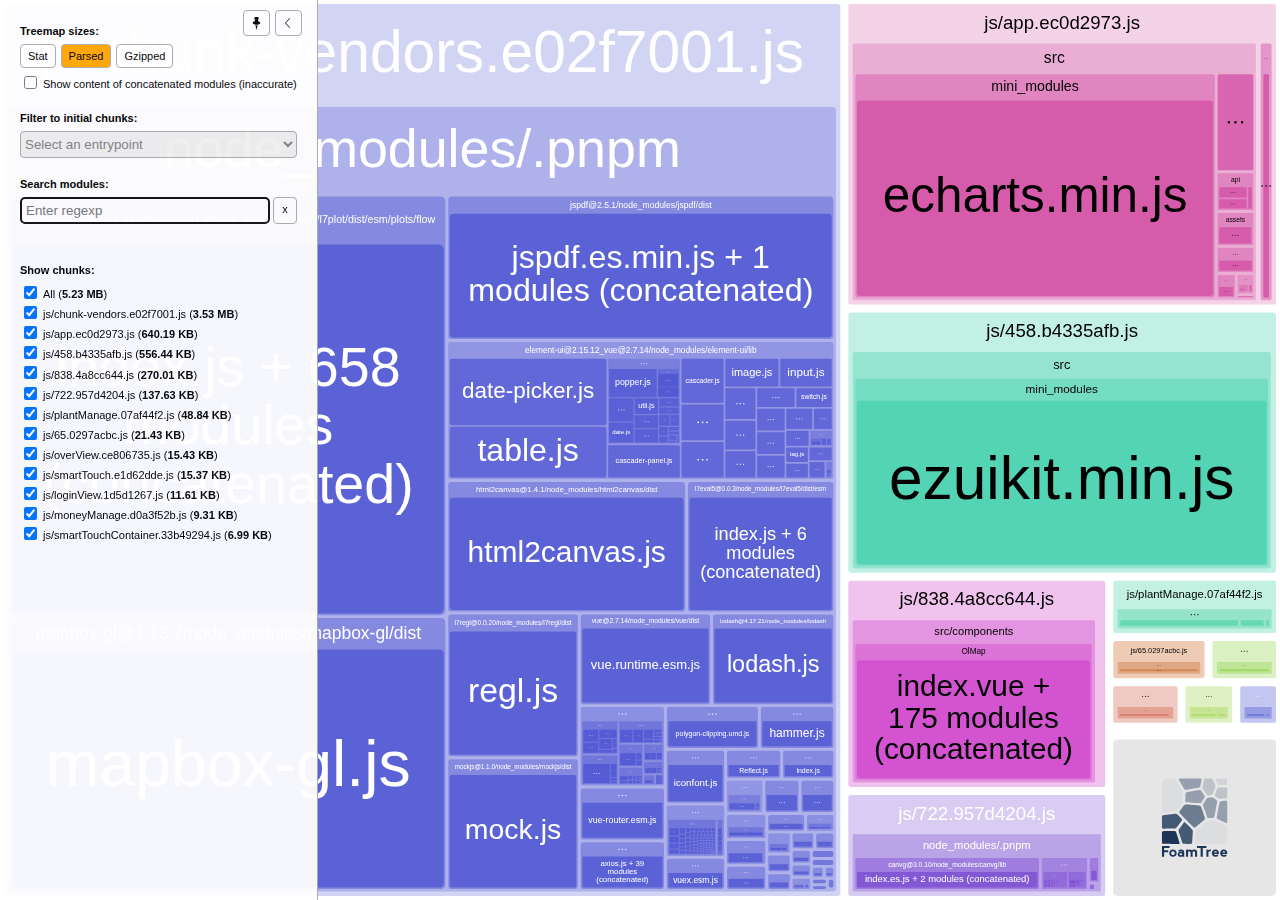
==== report.html @ 54c2e069 "11" ====
<!DOCTYPE html>
<html>
  <head>
    <meta charset="UTF-8"/>
    <meta name="viewport" content="width=device-width, initial-scale=1"/>
    <title>smart-agriculture [10 Apr 2023 at 09:01]</title>
    <link rel="shortcut icon" href="[data-uri]" type="image/x-icon" />

    <script>
      window.enableWebSocket = false;
    </script>
    <!-- viewer.js -->
<script>/*! For license information please see viewer.js.LICENSE.txt */
(()=>{var e={4184:(e,t)=>{var n;
/*!
  Copyright (c) 2018 Jed Watson.
  Licensed under the MIT License (MIT), see
  http://jedwatson.github.io/classnames
*/!function(){"use strict";var r={}.hasOwnProperty;function i(){for(var e=[],t=0;t<arguments.length;t++){var n=arguments[t];if(n){var o=typeof n;if("string"===o||"number"===o)e.push(n);else if(Array.isArray(n)){if(n.length){var a=i.apply(null,n);a&&e.push(a)}}else if("object"===o)if(n.toString===Object.prototype.toString)for(var s in n)r.call(n,s)&&n[s]&&e.push(s);else e.push(n.toString())}}return e.join(" ")}e.exports?(i.default=i,e.exports=i):void 0===(n=function(){return i}.apply(t,[]))||(e.exports=n)}()},3908:(e,t,n)=>{"use strict";n.d(t,{Z:()=>s});var r=n(4015),i=n.n(r),o=n(3645),a=n.n(o)()(i());a.push([e.id,".Button__button{background:#fff;border:1px solid #aaa;border-radius:4px;cursor:pointer;display:inline-block;font:var(--main-font);outline:none;padding:5px 7px;transition:background .3s ease;white-space:nowrap}.Button__button:focus,.Button__button:hover{background:#ffefd7}.Button__button.Button__active{background:orange;color:#000}.Button__button[disabled]{cursor:default}","",{version:3,sources:["webpack://./client/components/Button.css"],names:[],mappings:"AAAA,gBACE,eAAgB,CAChB,qBAAsB,CACtB,iBAAkB,CAClB,cAAe,CACf,oBAAqB,CACrB,qBAAsB,CACtB,YAAa,CACb,eAAgB,CAChB,8BAA+B,CAC/B,kBACF,CAEA,4CAEE,kBACF,CAEA,+BACE,iBAAmB,CACnB,UACF,CAEA,0BACE,cACF",sourcesContent:[".button {\n  background: #fff;\n  border: 1px solid #aaa;\n  border-radius: 4px;\n  cursor: pointer;\n  display: inline-block;\n  font: var(--main-font);\n  outline: none;\n  padding: 5px 7px;\n  transition: background .3s ease;\n  white-space: nowrap;\n}\n\n.button:focus,\n.button:hover {\n  background: #ffefd7;\n}\n\n.button.active {\n  background: #ffa500;\n  color: #000;\n}\n\n.button[disabled] {\n  cursor: default;\n}\n"],sourceRoot:""}]),a.locals={button:"Button__button",active:"Button__active"};const s=a},2396:(e,t,n)=>{"use strict";n.d(t,{Z:()=>s});var r=n(4015),i=n.n(r),o=n(3645),a=n.n(o)()(i());a.push([e.id,".Checkbox__label{display:inline-block}.Checkbox__checkbox,.Checkbox__label{cursor:pointer}.Checkbox__itemText{margin-left:3px;position:relative;top:-2px;vertical-align:middle}","",{version:3,sources:["webpack://./client/components/Checkbox.css"],names:[],mappings:"AAAA,iBAEE,oBACF,CAEA,qCAJE,cAMF,CAEA,oBACE,eAAgB,CAChB,iBAAkB,CAClB,QAAS,CACT,qBACF",sourcesContent:[".label {\n  cursor: pointer;\n  display: inline-block;\n}\n\n.checkbox {\n  cursor: pointer;\n}\n\n.itemText {\n  margin-left: 3px;\n  position: relative;\n  top: -2px;\n  vertical-align: middle;\n}\n"],sourceRoot:""}]),a.locals={label:"Checkbox__label",checkbox:"Checkbox__checkbox",itemText:"Checkbox__itemText"};const s=a},3213:(e,t,n)=>{"use strict";n.d(t,{Z:()=>s});var r=n(4015),i=n.n(r),o=n(3645),a=n.n(o)()(i());a.push([e.id,".CheckboxList__container{font:var(--main-font);white-space:nowrap}.CheckboxList__label{font-size:11px;font-weight:700;margin-bottom:7px}.CheckboxList__item+.CheckboxList__item{margin-top:1px}","",{version:3,sources:["webpack://./client/components/CheckboxList.css"],names:[],mappings:"AAAA,yBACE,qBAAsB,CACtB,kBACF,CAEA,qBACE,cAAe,CACf,eAAiB,CACjB,iBACF,CAEA,wCACE,cACF",sourcesContent:[".container {\n  font: var(--main-font);\n  white-space: nowrap;\n}\n\n.label {\n  font-size: 11px;\n  font-weight: bold;\n  margin-bottom: 7px;\n}\n\n.item + .item {\n  margin-top: 1px;\n}\n"],sourceRoot:""}]),a.locals={container:"CheckboxList__container",label:"CheckboxList__label",item:"CheckboxList__item"};const s=a},580:(e,t,n)=>{"use strict";n.d(t,{Z:()=>s});var r=n(4015),i=n.n(r),o=n(3645),a=n.n(o)()(i());a.push([e.id,".ContextMenu__container{background:#fff;border:1px solid #aaa;border-radius:4px;font:var(--main-font);list-style:none;opacity:1;padding:0;position:absolute;transition:opacity .2s ease,visibility .2s ease;visibility:visible;white-space:nowrap}.ContextMenu__hidden{opacity:0;visibility:hidden}","",{version:3,sources:["webpack://./client/components/ContextMenu.css"],names:[],mappings:"AAAA,wBAKE,eAAgB,CAChB,qBAAsB,CAFtB,iBAAkB,CAHlB,qBAAsB,CAMtB,eAAgB,CAChB,SAAU,CALV,SAAU,CADV,iBAAkB,CASlB,+CAAiD,CADjD,kBAAmB,CADnB,kBAGF,CAEA,qBACE,SAAU,CACV,iBACF",sourcesContent:[".container {\n  font: var(--main-font);\n  position: absolute;\n  padding: 0;\n  border-radius: 4px;\n  background: #fff;\n  border: 1px solid #aaa;\n  list-style: none;\n  opacity: 1;\n  white-space: nowrap;\n  visibility: visible;\n  transition: opacity .2s ease, visibility .2s ease;\n}\n\n.hidden {\n  opacity: 0;\n  visibility: hidden;\n}\n"],sourceRoot:""}]),a.locals={container:"ContextMenu__container",hidden:"ContextMenu__hidden"};const s=a},9270:(e,t,n)=>{"use strict";n.d(t,{Z:()=>s});var r=n(4015),i=n.n(r),o=n(3645),a=n.n(o)()(i());a.push([e.id,".ContextMenuItem__item{cursor:pointer;margin:0;padding:8px 14px;-webkit-user-select:none;user-select:none}.ContextMenuItem__item:hover{background:#ffefd7}.ContextMenuItem__disabled{color:grey;cursor:default}.ContextMenuItem__item.ContextMenuItem__disabled:hover{background:transparent}","",{version:3,sources:["webpack://./client/components/ContextMenuItem.css"],names:[],mappings:"AAAA,uBACE,cAAe,CACf,QAAS,CACT,gBAAiB,CACjB,wBAAiB,CAAjB,gBACF,CAEA,6BACE,kBACF,CAEA,2BAEE,UAAW,CADX,cAEF,CAEA,uDACE,sBACF",sourcesContent:[".item {\n  cursor: pointer;\n  margin: 0;\n  padding: 8px 14px;\n  user-select: none;\n}\n\n.item:hover {\n  background: #ffefd7;\n}\n\n.disabled {\n  cursor: default;\n  color: gray;\n}\n\n.item.disabled:hover {\n  background: transparent;\n}\n"],sourceRoot:""}]),a.locals={item:"ContextMenuItem__item",disabled:"ContextMenuItem__disabled"};const s=a},8172:(e,t,n)=>{"use strict";n.d(t,{Z:()=>s});var r=n(4015),i=n.n(r),o=n(3645),a=n.n(o)()(i());a.push([e.id,".Dropdown__container{font:var(--main-font);white-space:nowrap}.Dropdown__select{border:1px solid #aaa;border-radius:4px;color:#7f7f7f;display:block;height:27px;width:100%}.Dropdown__label{font-size:11px;font-weight:700;margin-bottom:7px}","",{version:3,sources:["webpack://./client/components/Dropdown.css"],names:[],mappings:"AAAA,qBACE,qBAAsB,CACtB,kBACF,CAEA,kBACE,qBAAsB,CACtB,iBAAkB,CAGlB,aAAc,CAFd,aAAc,CAGd,WAAY,CAFZ,UAGF,CAEA,iBACE,cAAe,CACf,eAAiB,CACjB,iBACF",sourcesContent:[".container {\n  font: var(--main-font);\n  white-space: nowrap;\n}\n\n.select {\n  border: 1px solid #aaa;\n  border-radius: 4px;\n  display: block;\n  width: 100%;\n  color: #7f7f7f;\n  height: 27px;\n}\n\n.label {\n  font-size: 11px;\n  font-weight: bold;\n  margin-bottom: 7px;\n}\n"],sourceRoot:""}]),a.locals={container:"Dropdown__container",select:"Dropdown__select",label:"Dropdown__label"};const s=a},1746:(e,t,n)=>{"use strict";n.d(t,{Z:()=>s});var r=n(4015),i=n.n(r),o=n(3645),a=n.n(o)()(i());a.push([e.id,".Icon__icon{background:no-repeat 50%/contain;display:inline-block}","",{version:3,sources:["webpack://./client/components/Icon.css"],names:[],mappings:"AAAA,YACE,gCAAoC,CACpC,oBACF",sourcesContent:[".icon {\n  background: no-repeat center/contain;\n  display: inline-block;\n}\n"],sourceRoot:""}]),a.locals={icon:"Icon__icon"};const s=a},697:(e,t,n)=>{"use strict";n.d(t,{Z:()=>m});var r=n(4015),i=n.n(r),o=n(3645),a=n.n(o),s=n(1667),u=n.n(s),l=n(4911),c=n(8752),h=n(4150),f=n(8868),d=a()(i()),p=u()(l.Z),g=u()(c.Z),b=u()(h.Z),v=u()(f.Z);d.push([e.id,".ModuleItem__container{background:no-repeat 0;cursor:pointer;margin-bottom:4px;padding-left:18px;position:relative;white-space:nowrap}.ModuleItem__container.ModuleItem__module{background-image:url("+p+");background-position-x:1px}.ModuleItem__container.ModuleItem__folder{background-image:url("+g+")}.ModuleItem__container.ModuleItem__chunk{background-image:url("+b+")}.ModuleItem__container.ModuleItem__invisible:hover:before{background:url("+v+') no-repeat 0;content:"";height:100%;left:0;position:absolute;top:1px;width:13px}',"",{version:3,sources:["webpack://./client/components/ModuleItem.css"],names:[],mappings:"AAAA,uBACE,sBAAiC,CACjC,cAAe,CACf,iBAAkB,CAClB,iBAAkB,CAClB,iBAAkB,CAClB,kBACF,CAEA,0CACE,wDAAkD,CAClD,yBACF,CAEA,0CACE,wDACF,CAEA,yCACE,wDACF,CAEA,0DACE,8DAAqE,CACrE,UAAW,CACX,WAAY,CACZ,MAAO,CAEP,iBAAkB,CADlB,OAAQ,CAER,UACF",sourcesContent:[".container {\n  background: no-repeat left center;\n  cursor: pointer;\n  margin-bottom: 4px;\n  padding-left: 18px;\n  position: relative;\n  white-space: nowrap;\n}\n\n.container.module {\n  background-image: url('../assets/icon-module.svg');\n  background-position-x: 1px;\n}\n\n.container.folder {\n  background-image: url('../assets/icon-folder.svg');\n}\n\n.container.chunk {\n  background-image: url('../assets/icon-chunk.svg');\n}\n\n.container.invisible:hover::before {\n  background: url('../assets/icon-invisible.svg') no-repeat left center;\n  content: \"\";\n  height: 100%;\n  left: 0;\n  top: 1px;\n  position: absolute;\n  width: 13px;\n}\n"],sourceRoot:""}]),d.locals={container:"ModuleItem__container",module:"ModuleItem__module",folder:"ModuleItem__folder",chunk:"ModuleItem__chunk",invisible:"ModuleItem__invisible"};const m=d},3784:(e,t,n)=>{"use strict";n.d(t,{Z:()=>s});var r=n(4015),i=n.n(r),o=n(3645),a=n.n(o)()(i());a.push([e.id,".ModulesList__container{font:var(--main-font)}","",{version:3,sources:["webpack://./client/components/ModulesList.css"],names:[],mappings:"AAAA,wBACE,qBACF",sourcesContent:[".container {\n  font: var(--main-font);\n}\n"],sourceRoot:""}]),a.locals={container:"ModulesList__container"};const s=a},2393:(e,t,n)=>{"use strict";n.d(t,{Z:()=>s});var r=n(4015),i=n.n(r),o=n(3645),a=n.n(o)()(i());a.push([e.id,".ModulesTreemap__container{align-items:stretch;display:flex;height:100%;position:relative;width:100%}.ModulesTreemap__map{flex:1}.ModulesTreemap__sidebarGroup{font:var(--main-font);margin-bottom:20px}.ModulesTreemap__showOption{margin-top:5px}.ModulesTreemap__activeSize{font-weight:700}.ModulesTreemap__foundModulesInfo{display:flex;font:var(--main-font);margin:8px 0 0}.ModulesTreemap__foundModulesInfoItem+.ModulesTreemap__foundModulesInfoItem{margin-left:15px}.ModulesTreemap__foundModulesContainer{margin-top:15px;max-height:600px;overflow:auto}.ModulesTreemap__foundModulesChunk+.ModulesTreemap__foundModulesChunk{margin-top:15px}.ModulesTreemap__foundModulesChunkName{cursor:pointer;font:var(--main-font);font-weight:700;margin-bottom:7px}.ModulesTreemap__foundModulesList{margin-left:7px}","",{version:3,sources:["webpack://./client/components/ModulesTreemap.css"],names:[],mappings:"AAAA,2BACE,mBAAoB,CACpB,YAAa,CACb,WAAY,CACZ,iBAAkB,CAClB,UACF,CAEA,qBACE,MACF,CAEA,8BACE,qBAAsB,CACtB,kBACF,CAEA,4BACE,cACF,CAEA,4BACE,eACF,CAEA,kCACE,YAAa,CACb,qBAAsB,CACtB,cACF,CAEA,4EACE,gBACF,CAEA,uCACE,eAAgB,CAChB,gBAAiB,CACjB,aACF,CAEA,sEACE,eACF,CAEA,uCACE,cAAe,CACf,qBAAsB,CACtB,eAAiB,CACjB,iBACF,CAEA,kCACE,eACF",sourcesContent:[".container {\n  align-items: stretch;\n  display: flex;\n  height: 100%;\n  position: relative;\n  width: 100%;\n}\n\n.map {\n  flex: 1;\n}\n\n.sidebarGroup {\n  font: var(--main-font);\n  margin-bottom: 20px;\n}\n\n.showOption {\n  margin-top: 5px;\n}\n\n.activeSize {\n  font-weight: bold;\n}\n\n.foundModulesInfo {\n  display: flex;\n  font: var(--main-font);\n  margin: 8px 0 0;\n}\n\n.foundModulesInfoItem + .foundModulesInfoItem {\n  margin-left: 15px;\n}\n\n.foundModulesContainer {\n  margin-top: 15px;\n  max-height: 600px;\n  overflow: auto;\n}\n\n.foundModulesChunk + .foundModulesChunk {\n  margin-top: 15px;\n}\n\n.foundModulesChunkName {\n  cursor: pointer;\n  font: var(--main-font);\n  font-weight: bold;\n  margin-bottom: 7px;\n}\n\n.foundModulesList {\n  margin-left: 7px;\n}\n"],sourceRoot:""}]),a.locals={container:"ModulesTreemap__container",map:"ModulesTreemap__map",sidebarGroup:"ModulesTreemap__sidebarGroup",showOption:"ModulesTreemap__showOption",activeSize:"ModulesTreemap__activeSize",foundModulesInfo:"ModulesTreemap__foundModulesInfo",foundModulesInfoItem:"ModulesTreemap__foundModulesInfoItem",foundModulesContainer:"ModulesTreemap__foundModulesContainer",foundModulesChunk:"ModulesTreemap__foundModulesChunk",foundModulesChunkName:"ModulesTreemap__foundModulesChunkName",foundModulesList:"ModulesTreemap__foundModulesList"};const s=a},9976:(e,t,n)=>{"use strict";n.d(t,{Z:()=>s});var r=n(4015),i=n.n(r),o=n(3645),a=n.n(o)()(i());a.push([e.id,".Search__container{font:var(--main-font);white-space:nowrap}.Search__label{font-weight:700;margin-bottom:7px}.Search__row{display:flex}.Search__input{border:1px solid #aaa;border-radius:4px;display:block;flex:1;padding:5px}.Search__clear{flex:0 0 auto;line-height:1;margin-left:3px;padding:5px 8px 7px}","",{version:3,sources:["webpack://./client/components/Search.css"],names:[],mappings:"AAAA,mBACE,qBAAsB,CACtB,kBACF,CAEA,eACE,eAAiB,CACjB,iBACF,CAEA,aACE,YACF,CAEA,eACE,qBAAsB,CACtB,iBAAkB,CAClB,aAAc,CACd,MAAO,CACP,WACF,CAEA,eACE,aAAc,CACd,aAAc,CACd,eAAgB,CAChB,mBACF",sourcesContent:[".container {\n  font: var(--main-font);\n  white-space: nowrap;\n}\n\n.label {\n  font-weight: bold;\n  margin-bottom: 7px;\n}\n\n.row {\n  display: flex;\n}\n\n.input {\n  border: 1px solid #aaa;\n  border-radius: 4px;\n  display: block;\n  flex: 1;\n  padding: 5px;\n}\n\n.clear {\n  flex: 0 0 auto;\n  line-height: 1;\n  margin-left: 3px;\n  padding: 5px 8px 7px;\n}\n"],sourceRoot:""}]),a.locals={container:"Search__container",label:"Search__label",row:"Search__row",input:"Search__input",clear:"Search__clear"};const s=a},4826:(e,t,n)=>{"use strict";n.d(t,{Z:()=>s});var r=n(4015),i=n.n(r),o=n(3645),a=n.n(o)()(i());a.push([e.id,".Sidebar__container{background:#fff;border:none;border-right:1px solid #aaa;box-sizing:border-box;max-width:calc(50% - 10px);opacity:.95;z-index:1}.Sidebar__container:not(.Sidebar__hidden){min-width:200px}.Sidebar__container:not(.Sidebar__pinned){bottom:0;position:absolute;top:0;transition:transform .2s ease}.Sidebar__container.Sidebar__pinned{position:relative}.Sidebar__container.Sidebar__left{left:0}.Sidebar__container.Sidebar__left.Sidebar__hidden{transform:translateX(calc(-100% + 7px))}.Sidebar__content{box-sizing:border-box;height:100%;overflow-y:auto;padding:25px 20px 20px;width:100%}.Sidebar__empty.Sidebar__pinned .Sidebar__content{padding:0}.Sidebar__pinButton,.Sidebar__toggleButton{cursor:pointer;height:26px;line-height:0;position:absolute;top:10px;width:27px}.Sidebar__pinButton{right:47px}.Sidebar__toggleButton{padding-left:6px;right:15px}.Sidebar__hidden .Sidebar__toggleButton{right:-35px;transition:transform .2s ease}.Sidebar__hidden .Sidebar__toggleButton:hover{transform:translateX(4px)}.Sidebar__resizer{bottom:0;cursor:col-resize;position:absolute;right:0;top:0;width:7px}","",{version:3,sources:["webpack://./client/components/Sidebar.css"],names:[],mappings:"AAEA,oBACE,eAAgB,CAEhB,WAA4B,CAA5B,2BAA4B,CAC5B,qBAAsB,CACtB,0BAA2B,CAC3B,WAAa,CACb,SACF,CAEA,0CACE,eACF,CAEA,0CACE,QAAS,CACT,iBAAkB,CAClB,KAAM,CACN,6BACF,CAEA,oCACE,iBACF,CAEA,kCACE,MACF,CAEA,kDACE,uCACF,CAEA,kBACE,qBAAsB,CACtB,WAAY,CACZ,eAAgB,CAChB,sBAAuB,CACvB,UACF,CAEA,kDACE,SACF,CAEA,2CAEE,cAAe,CACf,WAAY,CACZ,aAAc,CACd,iBAAkB,CAClB,QAAS,CACT,UACF,CAEA,oBACE,UACF,CAEA,uBACE,gBAAiB,CACjB,UACF,CAEA,wCACE,WAAY,CACZ,6BACF,CAEA,8CACE,yBACF,CAEA,kBACE,QAAS,CACT,iBAAkB,CAClB,iBAAkB,CAClB,OAAQ,CACR,KAAM,CACN,SACF",sourcesContent:["@value toggleTime: 200ms;\n\n.container {\n  background: #fff;\n  border: none;\n  border-right: 1px solid #aaa;\n  box-sizing: border-box;\n  max-width: calc(50% - 10px);\n  opacity: 0.95;\n  z-index: 1;\n}\n\n.container:not(.hidden) {\n  min-width: 200px;\n}\n\n.container:not(.pinned) {\n  bottom: 0;\n  position: absolute;\n  top: 0;\n  transition: transform toggleTime ease;\n}\n\n.container.pinned {\n  position: relative;\n}\n\n.container.left {\n  left: 0;\n}\n\n.container.left.hidden {\n  transform: translateX(calc(-100% + 7px));\n}\n\n.content {\n  box-sizing: border-box;\n  height: 100%;\n  overflow-y: auto;\n  padding: 25px 20px 20px;\n  width: 100%;\n}\n\n.empty.pinned .content {\n  padding: 0;\n}\n\n.pinButton,\n.toggleButton {\n  cursor: pointer;\n  height: 26px;\n  line-height: 0;\n  position: absolute;\n  top: 10px;\n  width: 27px;\n}\n\n.pinButton {\n  right: 47px;\n}\n\n.toggleButton {\n  padding-left: 6px;\n  right: 15px;\n}\n\n.hidden .toggleButton {\n  right: -35px;\n  transition: transform .2s ease;\n}\n\n.hidden .toggleButton:hover {\n  transform: translateX(4px);\n}\n\n.resizer {\n  bottom: 0;\n  cursor: col-resize;\n  position: absolute;\n  right: 0;\n  top: 0;\n  width: 7px;\n}\n"],sourceRoot:""}]),a.locals={toggleTime:".2s",container:"Sidebar__container",hidden:"Sidebar__hidden",pinned:"Sidebar__pinned",left:"Sidebar__left",content:"Sidebar__content",empty:"Sidebar__empty",pinButton:"Sidebar__pinButton",toggleButton:"Sidebar__toggleButton",resizer:"Sidebar__resizer"};const s=a},6897:(e,t,n)=>{"use strict";n.d(t,{Z:()=>s});var r=n(4015),i=n.n(r),o=n(3645),a=n.n(o)()(i());a.push([e.id,".Switcher__container{font:var(--main-font);white-space:nowrap}.Switcher__label{font-size:11px;font-weight:700;margin-bottom:7px}.Switcher__item+.Switcher__item{margin-left:5px}","",{version:3,sources:["webpack://./client/components/Switcher.css"],names:[],mappings:"AAAA,qBACE,qBAAsB,CACtB,kBACF,CAEA,iBAEE,cAAe,CADf,eAAiB,CAEjB,iBACF,CAEA,gCACE,eACF",sourcesContent:[".container {\n  font: var(--main-font);\n  white-space: nowrap;\n}\n\n.label {\n  font-weight: bold;\n  font-size: 11px;\n  margin-bottom: 7px;\n}\n\n.item + .item {\n  margin-left: 5px;\n}\n"],sourceRoot:""}]),a.locals={container:"Switcher__container",label:"Switcher__label",item:"Switcher__item"};const s=a},7527:(e,t,n)=>{"use strict";n.d(t,{Z:()=>s});var r=n(4015),i=n.n(r),o=n(3645),a=n.n(o)()(i());a.push([e.id,".Tooltip__container{background:#fff;border:1px solid #aaa;border-radius:4px;font:var(--main-font);opacity:.9;padding:5px 10px;position:absolute;transition:opacity .2s ease,visibility .2s ease;visibility:visible;white-space:nowrap}.Tooltip__hidden{opacity:0;visibility:hidden}","",{version:3,sources:["webpack://./client/components/Tooltip.css"],names:[],mappings:"AAAA,oBAKE,eAAgB,CAChB,qBAAsB,CAFtB,iBAAkB,CAHlB,qBAAsB,CAMtB,UAAY,CAJZ,gBAAiB,CADjB,iBAAkB,CAQlB,+CAAiD,CADjD,kBAAmB,CADnB,kBAGF,CAEA,iBACE,SAAU,CACV,iBACF",sourcesContent:[".container {\n  font: var(--main-font);\n  position: absolute;\n  padding: 5px 10px;\n  border-radius: 4px;\n  background: #fff;\n  border: 1px solid #aaa;\n  opacity: 0.9;\n  white-space: nowrap;\n  visibility: visible;\n  transition: opacity .2s ease, visibility .2s ease;\n}\n\n.hidden {\n  opacity: 0;\n  visibility: hidden;\n}\n"],sourceRoot:""}]),a.locals={container:"Tooltip__container",hidden:"Tooltip__hidden"};const s=a},1194:(e,t,n)=>{"use strict";n.d(t,{Z:()=>s});var r=n(4015),i=n.n(r),o=n(3645),a=n.n(o)()(i());a.push([e.id,":root{--main-font:normal 11px Verdana,sans-serif}#app,body,html{height:100%;margin:0;overflow:hidden;padding:0;width:100%}body.resizing{-webkit-user-select:none!important;user-select:none!important}body.resizing *{pointer-events:none}body.resizing.col{cursor:col-resize!important}","",{version:3,sources:["webpack://./client/viewer.css"],names:[],mappings:"AAAA,MACE,0CACF,CAEA,eAGE,WAAY,CACZ,QAAS,CACT,eAAgB,CAChB,SAAU,CACV,UACF,CAEA,cACE,kCAA4B,CAA5B,0BACF,CAEA,gBACE,mBACF,CAEA,kBACE,2BACF",sourcesContent:[":root {\n  --main-font: normal 11px Verdana, sans-serif;\n}\n\n:global html,\n:global body,\n:global #app {\n  height: 100%;\n  margin: 0;\n  overflow: hidden;\n  padding: 0;\n  width: 100%;\n}\n\n:global body.resizing {\n  user-select: none !important;\n}\n\n:global body.resizing * {\n  pointer-events: none;\n}\n\n:global body.resizing.col {\n  cursor: col-resize !important;\n}\n"],sourceRoot:""}]);const s=a},3645:e=>{"use strict";e.exports=function(e){var t=[];return t.toString=function(){return this.map((function(t){var n=e(t);return t[2]?"@media ".concat(t[2]," {").concat(n,"}"):n})).join("")},t.i=function(e,n,r){"string"==typeof e&&(e=[[null,e,""]]);var i={};if(r)for(var o=0;o<this.length;o++){var a=this[o][0];null!=a&&(i[a]=!0)}for(var s=0;s<e.length;s++){var u=[].concat(e[s]);r&&i[u[0]]||(n&&(u[2]?u[2]="".concat(n," and ").concat(u[2]):u[2]=n),t.push(u))}},t}},4015:e=>{"use strict";function t(e,t){return function(e){if(Array.isArray(e))return e}(e)||function(e,t){var n=e&&("undefined"!=typeof Symbol&&e[Symbol.iterator]||e["@@iterator"]);if(null==n)return;var r,i,o=[],a=!0,s=!1;try{for(n=n.call(e);!(a=(r=n.next()).done)&&(o.push(r.value),!t||o.length!==t);a=!0);}catch(u){s=!0,i=u}finally{try{a||null==n.return||n.return()}finally{if(s)throw i}}return o}(e,t)||function(e,t){if(!e)return;if("string"==typeof e)return n(e,t);var r=Object.prototype.toString.call(e).slice(8,-1);"Object"===r&&e.constructor&&(r=e.constructor.name);if("Map"===r||"Set"===r)return Array.from(e);if("Arguments"===r||/^(?:Ui|I)nt(?:8|16|32)(?:Clamped)?Array$/.test(r))return n(e,t)}(e,t)||function(){throw new TypeError("Invalid attempt to destructure non-iterable instance.\nIn order to be iterable, non-array objects must have a [Symbol.iterator]() method.")}()}function n(e,t){(null==t||t>e.length)&&(t=e.length);for(var n=0,r=new Array(t);n<t;n++)r[n]=e[n];return r}e.exports=function(e){var n=t(e,4),r=n[1],i=n[3];if("function"==typeof btoa){var o=btoa(unescape(encodeURIComponent(JSON.stringify(i)))),a="sourceMappingURL=data:application/json;charset=utf-8;base64,".concat(o),s="/*# ".concat(a," */"),u=i.sources.map((function(e){return"/*# sourceURL=".concat(i.sourceRoot||"").concat(e," */")}));return[r].concat(u).concat([s]).join("\n")}return[r].join("\n")}},1667:e=>{"use strict";e.exports=function(e,t){return t||(t={}),"string"!=typeof(e=e&&e.__esModule?e.default:e)?e:(/^['"].*['"]$/.test(e)&&(e=e.slice(1,-1)),t.hash&&(e+=t.hash),/["'() \t\n]/.test(e)||t.needQuotes?'"'.concat(e.replace(/"/g,'\\"').replace(/\n/g,"\\n"),'"'):e)}},6755:function(e){e.exports=function(){"use strict";var e=/^(b|B)$/,t={iec:{bits:["b","Kib","Mib","Gib","Tib","Pib","Eib","Zib","Yib"],bytes:["B","KiB","MiB","GiB","TiB","PiB","EiB","ZiB","YiB"]},jedec:{bits:["b","Kb","Mb","Gb","Tb","Pb","Eb","Zb","Yb"],bytes:["B","KB","MB","GB","TB","PB","EB","ZB","YB"]}},n={iec:["","kibi","mebi","gibi","tebi","pebi","exbi","zebi","yobi"],jedec:["","kilo","mega","giga","tera","peta","exa","zetta","yotta"]},r={floor:Math.floor,ceil:Math.ceil};function i(i){var o,a,s,u,l,c,h,f,d,p,g,b,v,m,y,C,_,w,x,A,S=arguments.length>1&&void 0!==arguments[1]?arguments[1]:{},M=[],T=0;if(isNaN(i))throw new TypeError("Invalid number");if(s=!0===S.bits,y=!0===S.unix,b=!0===S.pad,a=S.base||2,v=void 0!==S.round?S.round:y?1:2,h=void 0!==S.locale?S.locale:"",f=S.localeOptions||{},C=void 0!==S.separator?S.separator:"",_=void 0!==S.spacer?S.spacer:y?"":" ",x=S.symbols||{},w=2===a&&S.standard||"jedec",g=S.output||"string",l=!0===S.fullform,c=S.fullforms instanceof Array?S.fullforms:[],o=void 0!==S.exponent?S.exponent:-1,A=r[S.roundingMethod]||Math.round,u=a>2?1e3:1024,(d=(p=Number(i))<0)&&(p=-p),(-1===o||isNaN(o))&&(o=Math.floor(Math.log(p)/Math.log(u)))<0&&(o=0),o>8&&(o=8),"exponent"===g)return o;if(0===p)M[0]=0,m=M[1]=y?"":t[w][s?"bits":"bytes"][o];else{T=p/(2===a?Math.pow(2,10*o):Math.pow(1e3,o)),s&&(T*=8)>=u&&o<8&&(T/=u,o++);var k=Math.pow(10,o>0?v:0);M[0]=A(T*k)/k,M[0]===u&&o<8&&void 0===S.exponent&&(M[0]=1,o++),m=M[1]=10===a&&1===o?s?"kb":"kB":t[w][s?"bits":"bytes"][o],y&&(M[1]="jedec"===w?M[1].charAt(0):o>0?M[1].replace(/B$/,""):M[1],e.test(M[1])&&(M[0]=Math.floor(M[0]),M[1]=""))}if(d&&(M[0]=-M[0]),M[1]=x[M[1]]||M[1],!0===h?M[0]=M[0].toLocaleString():h.length>0?M[0]=M[0].toLocaleString(h,f):C.length>0&&(M[0]=M[0].toString().replace(".",C)),b&&!1===Number.isInteger(M[0])&&v>0){var z=C||".",D=M[0].toString().split(z),B=D[1]||"",j=B.length,L=v-j;M[0]="".concat(D[0]).concat(z).concat(B.padEnd(j+L,"0"))}return l&&(M[1]=c[o]?c[o]:n[w][o]+(s?"bit":"byte")+(1===M[0]?"":"s")),"array"===g?M:"object"===g?{value:M[0],symbol:M[1],exponent:o,unit:m}:M.join(_)}return i.partial=function(e){return function(t){return i(t,e)}},i}()},2705:(e,t,n)=>{var r=n(5639).Symbol;e.exports=r},9932:e=>{e.exports=function(e,t){for(var n=-1,r=null==e?0:e.length,i=Array(r);++n<r;)i[n]=t(e[n],n,e);return i}},4286:e=>{e.exports=function(e){return e.split("")}},4239:(e,t,n)=>{var r=n(2705),i=n(9607),o=n(2333),a=r?r.toStringTag:void 0;e.exports=function(e){return null==e?void 0===e?"[object Undefined]":"[object Null]":a&&a in Object(e)?i(e):o(e)}},8674:e=>{e.exports=function(e){return function(t){return null==e?void 0:e[t]}}},4259:e=>{e.exports=function(e,t,n){var r=-1,i=e.length;t<0&&(t=-t>i?0:i+t),(n=n>i?i:n)<0&&(n+=i),i=t>n?0:n-t>>>0,t>>>=0;for(var o=Array(i);++r<i;)o[r]=e[r+t];return o}},531:(e,t,n)=>{var r=n(2705),i=n(9932),o=n(1469),a=n(3448),s=r?r.prototype:void 0,u=s?s.toString:void 0;e.exports=function e(t){if("string"==typeof t)return t;if(o(t))return i(t,e)+"";if(a(t))return u?u.call(t):"";var n=t+"";return"0"==n&&1/t==-Infinity?"-0":n}},7561:(e,t,n)=>{var r=n(7990),i=/^\s+/;e.exports=function(e){return e?e.slice(0,r(e)+1).replace(i,""):e}},180:(e,t,n)=>{var r=n(4259);e.exports=function(e,t,n){var i=e.length;return n=void 0===n?i:n,!t&&n>=i?e:r(e,t,n)}},8805:(e,t,n)=>{var r=n(180),i=n(2689),o=n(3140),a=n(9833);e.exports=function(e){return function(t){t=a(t);var n=i(t)?o(t):void 0,s=n?n[0]:t.charAt(0),u=n?r(n,1).join(""):t.slice(1);return s[e]()+u}}},9464:(e,t,n)=>{var r=n(8674)({"&":"&amp;","<":"&lt;",">":"&gt;",'"':"&quot;","'":"&#39;"});e.exports=r},1957:e=>{e.exports=!1},9607:(e,t,n)=>{var r=n(2705),i=Object.prototype,o=i.hasOwnProperty,a=i.toString,s=r?r.toStringTag:void 0;e.exports=function(e){var t=o.call(e,s),n=e[s];try{e[s]=void 0;var r=!0}catch(u){}var i=a.call(e);return r&&(t?e[s]=n:delete e[s]),i}},2689:e=>{var t=RegExp("[\\u200d\\ud800-\\udfff\\u0300-\\u036f\\ufe20-\\ufe2f\\u20d0-\\u20ff\\ufe0e\\ufe0f]");e.exports=function(e){return t.test(e)}},2333:e=>{var t=Object.prototype.toString;e.exports=function(e){return t.call(e)}},5639:(e,t,n)=>{var r=n(1957),i="object"==typeof self&&self&&self.Object===Object&&self,o=r||i||Function("return this")();e.exports=o},3140:(e,t,n)=>{var r=n(4286),i=n(2689),o=n(676);e.exports=function(e){return i(e)?o(e):r(e)}},7990:e=>{var t=/\s/;e.exports=function(e){for(var n=e.length;n--&&t.test(e.charAt(n)););return n}},676:e=>{var t="[\\ud800-\\udfff]",n="[\\u0300-\\u036f\\ufe20-\\ufe2f\\u20d0-\\u20ff]",r="\\ud83c[\\udffb-\\udfff]",i="[^\\ud800-\\udfff]",o="(?:\\ud83c[\\udde6-\\uddff]){2}",a="[\\ud800-\\udbff][\\udc00-\\udfff]",s="(?:"+n+"|"+r+")"+"?",u="[\\ufe0e\\ufe0f]?",l=u+s+("(?:\\u200d(?:"+[i,o,a].join("|")+")"+u+s+")*"),c="(?:"+[i+n+"?",n,o,a,t].join("|")+")",h=RegExp(r+"(?="+r+")|"+c+l,"g");e.exports=function(e){return e.match(h)||[]}},3279:(e,t,n)=>{var r=n(3218),i=n(7771),o=n(4841),a=Math.max,s=Math.min;e.exports=function(e,t,n){var u,l,c,h,f,d,p=0,g=!1,b=!1,v=!0;if("function"!=typeof e)throw new TypeError("Expected a function");function m(t){var n=u,r=l;return u=l=void 0,p=t,h=e.apply(r,n)}function y(e){return p=e,f=setTimeout(_,t),g?m(e):h}function C(e){var n=e-d;return void 0===d||n>=t||n<0||b&&e-p>=c}function _(){var e=i();if(C(e))return w(e);f=setTimeout(_,function(e){var n=t-(e-d);return b?s(n,c-(e-p)):n}(e))}function w(e){return f=void 0,v&&u?m(e):(u=l=void 0,h)}function x(){var e=i(),n=C(e);if(u=arguments,l=this,d=e,n){if(void 0===f)return y(d);if(b)return clearTimeout(f),f=setTimeout(_,t),m(d)}return void 0===f&&(f=setTimeout(_,t)),h}return t=o(t)||0,r(n)&&(g=!!n.leading,c=(b="maxWait"in n)?a(o(n.maxWait)||0,t):c,v="trailing"in n?!!n.trailing:v),x.cancel=function(){void 0!==f&&clearTimeout(f),p=0,u=d=l=f=void 0},x.flush=function(){return void 0===f?h:w(i())},x}},7187:(e,t,n)=>{var r=n(9464),i=n(9833),o=/[&<>"']/g,a=RegExp(o.source);e.exports=function(e){return(e=i(e))&&a.test(e)?e.replace(o,r):e}},3522:(e,t,n)=>{var r=n(9833),i=/[\\^$.*+?()[\]{}|]/g,o=RegExp(i.source);e.exports=function(e){return(e=r(e))&&o.test(e)?e.replace(i,"\\$&"):e}},1469:e=>{var t=Array.isArray;e.exports=t},3218:e=>{e.exports=function(e){var t=typeof e;return null!=e&&("object"==t||"function"==t)}},7005:e=>{e.exports=function(e){return null!=e&&"object"==typeof e}},3448:(e,t,n)=>{var r=n(4239),i=n(7005);e.exports=function(e){return"symbol"==typeof e||i(e)&&"[object Symbol]"==r(e)}},7771:(e,t,n)=>{var r=n(5639);e.exports=function(){return r.Date.now()}},4841:(e,t,n)=>{var r=n(7561),i=n(3218),o=n(3448),a=/^[-+]0x[0-9a-f]+$/i,s=/^0b[01]+$/i,u=/^0o[0-7]+$/i,l=parseInt;e.exports=function(e){if("number"==typeof e)return e;if(o(e))return NaN;if(i(e)){var t="function"==typeof e.valueOf?e.valueOf():e;e=i(t)?t+"":t}if("string"!=typeof e)return 0===e?e:+e;e=r(e);var n=s.test(e);return n||u.test(e)?l(e.slice(2),n?2:8):a.test(e)?NaN:+e}},9833:(e,t,n)=>{var r=n(531);e.exports=function(e){return null==e?"":r(e)}},1700:(e,t,n)=>{var r=n(8805)("toUpperCase");e.exports=r},3379:(e,t,n)=>{"use strict";var r,i=function(){return void 0===r&&(r=Boolean(window&&document&&document.all&&!window.atob)),r},o=function(){var e={};return function(t){if(void 0===e[t]){var n=document.querySelector(t);if(window.HTMLIFrameElement&&n instanceof window.HTMLIFrameElement)try{n=n.contentDocument.head}catch(r){n=null}e[t]=n}return e[t]}}(),a=[];function s(e){for(var t=-1,n=0;n<a.length;n++)if(a[n].identifier===e){t=n;break}return t}function u(e,t){for(var n={},r=[],i=0;i<e.length;i++){var o=e[i],u=t.base?o[0]+t.base:o[0],l=n[u]||0,c="".concat(u," ").concat(l);n[u]=l+1;var h=s(c),f={css:o[1],media:o[2],sourceMap:o[3]};-1!==h?(a[h].references++,a[h].updater(f)):a.push({identifier:c,updater:b(f,t),references:1}),r.push(c)}return r}function l(e){var t=document.createElement("style"),r=e.attributes||{};if(void 0===r.nonce){var i=n.nc;i&&(r.nonce=i)}if(Object.keys(r).forEach((function(e){t.setAttribute(e,r[e])})),"function"==typeof e.insert)e.insert(t);else{var a=o(e.insert||"head");if(!a)throw new Error("Couldn't find a style target. This probably means that the value for the 'insert' parameter is invalid.");a.appendChild(t)}return t}var c,h=(c=[],function(e,t){return c[e]=t,c.filter(Boolean).join("\n")});function f(e,t,n,r){var i=n?"":r.media?"@media ".concat(r.media," {").concat(r.css,"}"):r.css;if(e.styleSheet)e.styleSheet.cssText=h(t,i);else{var o=document.createTextNode(i),a=e.childNodes;a[t]&&e.removeChild(a[t]),a.length?e.insertBefore(o,a[t]):e.appendChild(o)}}function d(e,t,n){var r=n.css,i=n.media,o=n.sourceMap;if(i?e.setAttribute("media",i):e.removeAttribute("media"),o&&"undefined"!=typeof btoa&&(r+="\n/*# sourceMappingURL=data:application/json;base64,".concat(btoa(unescape(encodeURIComponent(JSON.stringify(o))))," */")),e.styleSheet)e.styleSheet.cssText=r;else{for(;e.firstChild;)e.removeChild(e.firstChild);e.appendChild(document.createTextNode(r))}}var p=null,g=0;function b(e,t){var n,r,i;if(t.singleton){var o=g++;n=p||(p=l(t)),r=f.bind(null,n,o,!1),i=f.bind(null,n,o,!0)}else n=l(t),r=d.bind(null,n,t),i=function(){!function(e){if(null===e.parentNode)return!1;e.parentNode.removeChild(e)}(n)};return r(e),function(t){if(t){if(t.css===e.css&&t.media===e.media&&t.sourceMap===e.sourceMap)return;r(e=t)}else i()}}e.exports=function(e,t){(t=t||{}).singleton||"boolean"==typeof t.singleton||(t.singleton=i());var n=u(e=e||[],t);return function(e){if(e=e||[],"[object Array]"===Object.prototype.toString.call(e)){for(var r=0;r<n.length;r++){var i=s(n[r]);a[i].references--}for(var o=u(e,t),l=0;l<n.length;l++){var c=s(n[l]);0===a[c].references&&(a[c].updater(),a.splice(c,1))}n=o}}}},4150:(e,t,n)=>{"use strict";n.d(t,{Z:()=>r});const r="[data-uri]"},8752:(e,t,n)=>{"use strict";n.d(t,{Z:()=>r});const r="[data-uri]"},8868:(e,t,n)=>{"use strict";n.d(t,{Z:()=>r});const r="[data-uri]"},4911:(e,t,n)=>{"use strict";n.d(t,{Z:()=>r});const r="[data-uri]"}},t={};function n(r){var i=t[r];if(void 0!==i)return i.exports;var o=t[r]={id:r,exports:{}};return e[r].call(o.exports,o,o.exports,n),o.exports}n.n=e=>{var t=e&&e.__esModule?()=>e.default:()=>e;return n.d(t,{a:t}),t},n.d=(e,t)=>{for(var r in t)n.o(t,r)&&!n.o(e,r)&&Object.defineProperty(e,r,{enumerable:!0,get:t[r]})},n.o=(e,t)=>Object.prototype.hasOwnProperty.call(e,t),(()=>{"use strict";var e,t,r,i,o,a={},s=[],u=/acit|ex(?:s|g|n|p|$)|rph|grid|ows|mnc|ntw|ine[ch]|zoo|^ord|itera/i;function l(e,t){for(var n in t)e[n]=t[n];return e}function c(e){var t=e.parentNode;t&&t.removeChild(e)}function h(e,t,n){var r,i,o,a=arguments,s={};for(o in t)"key"==o?r=t[o]:"ref"==o?i=t[o]:s[o]=t[o];if(arguments.length>3)for(n=[n],o=3;o<arguments.length;o++)n.push(a[o]);if(null!=n&&(s.children=n),"function"==typeof e&&null!=e.defaultProps)for(o in e.defaultProps)void 0===s[o]&&(s[o]=e.defaultProps[o]);return f(e,s,r,i,null)}function f(t,n,r,i,o){var a={type:t,props:n,key:r,ref:i,__k:null,__:null,__b:0,__e:null,__d:void 0,__c:null,__h:null,constructor:void 0,__v:null==o?++e.__v:o};return null!=e.vnode&&e.vnode(a),a}function d(e){return e.children}function p(e,t){this.props=e,this.context=t}function g(e,t){if(null==t)return e.__?g(e.__,e.__.__k.indexOf(e)+1):null;for(var n;t<e.__k.length;t++)if(null!=(n=e.__k[t])&&null!=n.__e)return n.__e;return"function"==typeof e.type?g(e):null}function b(e){var t,n;if(null!=(e=e.__)&&null!=e.__c){for(e.__e=e.__c.base=null,t=0;t<e.__k.length;t++)if(null!=(n=e.__k[t])&&null!=n.__e){e.__e=e.__c.base=n.__e;break}return b(e)}}function v(n){(!n.__d&&(n.__d=!0)&&t.push(n)&&!m.__r++||i!==e.debounceRendering)&&((i=e.debounceRendering)||r)(m)}function m(){for(var e;m.__r=t.length;)e=t.sort((function(e,t){return e.__v.__b-t.__v.__b})),t=[],e.some((function(e){var t,n,r,i,o,a;e.__d&&(o=(i=(t=e).__v).__e,(a=t.__P)&&(n=[],(r=l({},i)).__v=i.__v+1,T(a,i,r,t.__n,void 0!==a.ownerSVGElement,null!=i.__h?[o]:null,n,null==o?g(i):o,i.__h),k(n,i),i.__e!=o&&b(i)))}))}function y(e,t,n,r,i,o,u,l,c,h){var p,b,v,m,y,_,x,A=r&&r.__k||s,S=A.length;for(n.__k=[],p=0;p<t.length;p++)if(null!=(m=n.__k[p]=null==(m=t[p])||"boolean"==typeof m?null:"string"==typeof m||"number"==typeof m||"bigint"==typeof m?f(null,m,null,null,m):Array.isArray(m)?f(d,{children:m},null,null,null):m.__b>0?f(m.type,m.props,m.key,null,m.__v):m)){if(m.__=n,m.__b=n.__b+1,null===(v=A[p])||v&&m.key==v.key&&m.type===v.type)A[p]=void 0;else for(b=0;b<S;b++){if((v=A[b])&&m.key==v.key&&m.type===v.type){A[b]=void 0;break}v=null}T(e,m,v=v||a,i,o,u,l,c,h),y=m.__e,(b=m.ref)&&v.ref!=b&&(x||(x=[]),v.ref&&x.push(v.ref,null,m),x.push(b,m.__c||y,m)),null!=y?(null==_&&(_=y),"function"==typeof m.type&&null!=m.__k&&m.__k===v.__k?m.__d=c=C(m,c,e):c=w(e,m,v,A,y,c),h||"option"!==n.type?"function"==typeof n.type&&(n.__d=c):e.value=""):c&&v.__e==c&&c.parentNode!=e&&(c=g(v))}for(n.__e=_,p=S;p--;)null!=A[p]&&("function"==typeof n.type&&null!=A[p].__e&&A[p].__e==n.__d&&(n.__d=g(r,p+1)),B(A[p],A[p]));if(x)for(p=0;p<x.length;p++)D(x[p],x[++p],x[++p])}function C(e,t,n){var r,i;for(r=0;r<e.__k.length;r++)(i=e.__k[r])&&(i.__=e,t="function"==typeof i.type?C(i,t,n):w(n,i,i,e.__k,i.__e,t));return t}function _(e,t){return t=t||[],null==e||"boolean"==typeof e||(Array.isArray(e)?e.some((function(e){_(e,t)})):t.push(e)),t}function w(e,t,n,r,i,o){var a,s,u;if(void 0!==t.__d)a=t.__d,t.__d=void 0;else if(null==n||i!=o||null==i.parentNode)e:if(null==o||o.parentNode!==e)e.appendChild(i),a=null;else{for(s=o,u=0;(s=s.nextSibling)&&u<r.length;u+=2)if(s==i)break e;e.insertBefore(i,o),a=o}return void 0!==a?a:i.nextSibling}function x(e,t,n){"-"===t[0]?e.setProperty(t,n):e[t]=null==n?"":"number"!=typeof n||u.test(t)?n:n+"px"}function A(e,t,n,r,i){var o;e:if("style"===t)if("string"==typeof n)e.style.cssText=n;else{if("string"==typeof r&&(e.style.cssText=r=""),r)for(t in r)n&&t in n||x(e.style,t,"");if(n)for(t in n)r&&n[t]===r[t]||x(e.style,t,n[t])}else if("o"===t[0]&&"n"===t[1])o=t!==(t=t.replace(/Capture$/,"")),t=t.toLowerCase()in e?t.toLowerCase().slice(2):t.slice(2),e.l||(e.l={}),e.l[t+o]=n,n?r||e.addEventListener(t,o?M:S,o):e.removeEventListener(t,o?M:S,o);else if("dangerouslySetInnerHTML"!==t){if(i)t=t.replace(/xlink[H:h]/,"h").replace(/sName$/,"s");else if("href"!==t&&"list"!==t&&"form"!==t&&"tabIndex"!==t&&"download"!==t&&t in e)try{e[t]=null==n?"":n;break e}catch(e){}"function"==typeof n||(null!=n&&(!1!==n||"a"===t[0]&&"r"===t[1])?e.setAttribute(t,n):e.removeAttribute(t))}}function S(t){this.l[t.type+!1](e.event?e.event(t):t)}function M(t){this.l[t.type+!0](e.event?e.event(t):t)}function T(t,n,r,i,o,a,s,u,c){var h,f,g,b,v,m,C,_,w,x,A,S=n.type;if(void 0!==n.constructor)return null;null!=r.__h&&(c=r.__h,u=n.__e=r.__e,n.__h=null,a=[u]),(h=e.__b)&&h(n);try{e:if("function"==typeof S){if(_=n.props,w=(h=S.contextType)&&i[h.__c],x=h?w?w.props.value:h.__:i,r.__c?C=(f=n.__c=r.__c).__=f.__E:("prototype"in S&&S.prototype.render?n.__c=f=new S(_,x):(n.__c=f=new p(_,x),f.constructor=S,f.render=j),w&&w.sub(f),f.props=_,f.state||(f.state={}),f.context=x,f.__n=i,g=f.__d=!0,f.__h=[]),null==f.__s&&(f.__s=f.state),null!=S.getDerivedStateFromProps&&(f.__s==f.state&&(f.__s=l({},f.__s)),l(f.__s,S.getDerivedStateFromProps(_,f.__s))),b=f.props,v=f.state,g)null==S.getDerivedStateFromProps&&null!=f.componentWillMount&&f.componentWillMount(),null!=f.componentDidMount&&f.__h.push(f.componentDidMount);else{if(null==S.getDerivedStateFromProps&&_!==b&&null!=f.componentWillReceiveProps&&f.componentWillReceiveProps(_,x),!f.__e&&null!=f.shouldComponentUpdate&&!1===f.shouldComponentUpdate(_,f.__s,x)||n.__v===r.__v){f.props=_,f.state=f.__s,n.__v!==r.__v&&(f.__d=!1),f.__v=n,n.__e=r.__e,n.__k=r.__k,n.__k.forEach((function(e){e&&(e.__=n)})),f.__h.length&&s.push(f);break e}null!=f.componentWillUpdate&&f.componentWillUpdate(_,f.__s,x),null!=f.componentDidUpdate&&f.__h.push((function(){f.componentDidUpdate(b,v,m)}))}f.context=x,f.props=_,f.state=f.__s,(h=e.__r)&&h(n),f.__d=!1,f.__v=n,f.__P=t,h=f.render(f.props,f.state,f.context),f.state=f.__s,null!=f.getChildContext&&(i=l(l({},i),f.getChildContext())),g||null==f.getSnapshotBeforeUpdate||(m=f.getSnapshotBeforeUpdate(b,v)),A=null!=h&&h.type===d&&null==h.key?h.props.children:h,y(t,Array.isArray(A)?A:[A],n,r,i,o,a,s,u,c),f.base=n.__e,n.__h=null,f.__h.length&&s.push(f),C&&(f.__E=f.__=null),f.__e=!1}else null==a&&n.__v===r.__v?(n.__k=r.__k,n.__e=r.__e):n.__e=z(r.__e,n,r,i,o,a,s,c);(h=e.diffed)&&h(n)}catch(t){n.__v=null,(c||null!=a)&&(n.__e=u,n.__h=!!c,a[a.indexOf(u)]=null),e.__e(t,n,r)}}function k(t,n){e.__c&&e.__c(n,t),t.some((function(n){try{t=n.__h,n.__h=[],t.some((function(e){e.call(n)}))}catch(t){e.__e(t,n.__v)}}))}function z(e,t,n,r,i,o,u,l){var h,f,d,p,g=n.props,b=t.props,v=t.type,m=0;if("svg"===v&&(i=!0),null!=o)for(;m<o.length;m++)if((h=o[m])&&(h===e||(v?h.localName==v:3==h.nodeType))){e=h,o[m]=null;break}if(null==e){if(null===v)return document.createTextNode(b);e=i?document.createElementNS("http://www.w3.org/2000/svg",v):document.createElement(v,b.is&&b),o=null,l=!1}if(null===v)g===b||l&&e.data===b||(e.data=b);else{if(o=o&&s.slice.call(e.childNodes),f=(g=n.props||a).dangerouslySetInnerHTML,d=b.dangerouslySetInnerHTML,!l){if(null!=o)for(g={},p=0;p<e.attributes.length;p++)g[e.attributes[p].name]=e.attributes[p].value;(d||f)&&(d&&(f&&d.__html==f.__html||d.__html===e.innerHTML)||(e.innerHTML=d&&d.__html||""))}if(function(e,t,n,r,i){var o;for(o in n)"children"===o||"key"===o||o in t||A(e,o,null,n[o],r);for(o in t)i&&"function"!=typeof t[o]||"children"===o||"key"===o||"value"===o||"checked"===o||n[o]===t[o]||A(e,o,t[o],n[o],r)}(e,b,g,i,l),d)t.__k=[];else if(m=t.props.children,y(e,Array.isArray(m)?m:[m],t,n,r,i&&"foreignObject"!==v,o,u,e.firstChild,l),null!=o)for(m=o.length;m--;)null!=o[m]&&c(o[m]);l||("value"in b&&void 0!==(m=b.value)&&(m!==e.value||"progress"===v&&!m)&&A(e,"value",m,g.value,!1),"checked"in b&&void 0!==(m=b.checked)&&m!==e.checked&&A(e,"checked",m,g.checked,!1))}return e}function D(t,n,r){try{"function"==typeof t?t(n):t.current=n}catch(t){e.__e(t,r)}}function B(t,n,r){var i,o,a;if(e.unmount&&e.unmount(t),(i=t.ref)&&(i.current&&i.current!==t.__e||D(i,null,n)),r||"function"==typeof t.type||(r=null!=(o=t.__e)),t.__e=t.__d=void 0,null!=(i=t.__c)){if(i.componentWillUnmount)try{i.componentWillUnmount()}catch(t){e.__e(t,n)}i.base=i.__P=null}if(i=t.__k)for(a=0;a<i.length;a++)i[a]&&B(i[a],n,r);null!=o&&c(o)}function j(e,t,n){return this.constructor(e,n)}function L(t,n,r){var i,o,u;e.__&&e.__(t,n),o=(i="function"==typeof r)?null:r&&r.__k||n.__k,u=[],T(n,t=(!i&&r||n).__k=h(d,null,[t]),o||a,a,void 0!==n.ownerSVGElement,!i&&r?[r]:o?null:n.firstChild?s.slice.call(n.childNodes):null,u,!i&&r?r:o?o.__e:n.firstChild,i),k(u,t)}function E(e,t){L(e,t,E)}function O(e,t,n){var r,i,o,a=arguments,s=l({},e.props);for(o in t)"key"==o?r=t[o]:"ref"==o?i=t[o]:s[o]=t[o];if(arguments.length>3)for(n=[n],o=3;o<arguments.length;o++)n.push(a[o]);return null!=n&&(s.children=n),f(e.type,s,r||e.key,i||e.ref,null)}function I(e,t,n,r){n&&Object.defineProperty(e,t,{enumerable:n.enumerable,configurable:n.configurable,writable:n.writable,value:n.initializer?n.initializer.call(r):void 0})}function N(e,t,n,r,i){var o={};return Object.keys(r).forEach((function(e){o[e]=r[e]})),o.enumerable=!!o.enumerable,o.configurable=!!o.configurable,("value"in o||o.initializer)&&(o.writable=!0),o=n.slice().reverse().reduce((function(n,r){return r(e,t,n)||n}),o),i&&void 0!==o.initializer&&(o.value=o.initializer?o.initializer.call(i):void 0,o.initializer=void 0),void 0===o.initializer&&(Object.defineProperty(e,t,o),o=null),o}e={__e:function(e,t){for(var n,r,i;t=t.__;)if((n=t.__c)&&!n.__)try{if((r=n.constructor)&&null!=r.getDerivedStateFromError&&(n.setState(r.getDerivedStateFromError(e)),i=n.__d),null!=n.componentDidCatch&&(n.componentDidCatch(e),i=n.__d),i)return n.__E=n}catch(t){e=t}throw e},__v:0},p.prototype.setState=function(e,t){var n;n=null!=this.__s&&this.__s!==this.state?this.__s:this.__s=l({},this.state),"function"==typeof e&&(e=e(l({},n),this.props)),e&&l(n,e),null!=e&&this.__v&&(t&&this.__h.push(t),v(this))},p.prototype.forceUpdate=function(e){this.__v&&(this.__e=!0,e&&this.__h.push(e),v(this))},p.prototype.render=d,t=[],r="function"==typeof Promise?Promise.prototype.then.bind(Promise.resolve()):setTimeout,m.__r=0,o=0;const P=[];Object.freeze(P);const F={};function R(){return++ot.mobxGuid}function G(e){throw U(!1,e),"X"}function U(e,t){if(!e)throw new Error("[mobx] "+(t||"An invariant failed, however the error is obfuscated because this is a production build."))}Object.freeze(F);function H(e){let t=!1;return function(){if(!t)return t=!0,e.apply(this,arguments)}}const V=()=>{};function q(e){return null!==e&&"object"==typeof e}function W(e){if(null===e||"object"!=typeof e)return!1;const t=Object.getPrototypeOf(e);return t===Object.prototype||null===t}function Z(e,t,n){Object.defineProperty(e,t,{enumerable:!1,writable:!0,configurable:!0,value:n})}function $(e,t){const n="isMobX"+e;return t.prototype[n]=!0,function(e){return q(e)&&!0===e[n]}}function K(e){return e instanceof Map}function Y(e){return e instanceof Set}function J(e){const t=new Set;for(let n in e)t.add(n);return Object.getOwnPropertySymbols(e).forEach((n=>{Object.getOwnPropertyDescriptor(e,n).enumerable&&t.add(n)})),Array.from(t)}function X(e){return e&&e.toString?e.toString():new String(e).toString()}function Q(e){return null===e?null:"object"==typeof e?""+e:e}const ee="undefined"!=typeof Reflect&&Reflect.ownKeys?Reflect.ownKeys:Object.getOwnPropertySymbols?e=>Object.getOwnPropertyNames(e).concat(Object.getOwnPropertySymbols(e)):Object.getOwnPropertyNames,te=Symbol("mobx administration");class ne{constructor(e="Atom@"+R()){this.name=e,this.isPendingUnobservation=!1,this.isBeingObserved=!1,this.observers=new Set,this.diffValue=0,this.lastAccessedBy=0,this.lowestObserverState=De.NOT_TRACKING}onBecomeObserved(){this.onBecomeObservedListeners&&this.onBecomeObservedListeners.forEach((e=>e()))}onBecomeUnobserved(){this.onBecomeUnobservedListeners&&this.onBecomeUnobservedListeners.forEach((e=>e()))}reportObserved(){return ht(this)}reportChanged(){lt(),function(e){if(e.lowestObserverState===De.STALE)return;e.lowestObserverState=De.STALE,e.observers.forEach((t=>{t.dependenciesState===De.UP_TO_DATE&&(t.isTracing!==Be.NONE&&ft(t,e),t.onBecomeStale()),t.dependenciesState=De.STALE}))}(this),ct()}toString(){return this.name}}const re=$("Atom",ne);function ie(e,t=V,n=V){const r=new ne(e);var i;return t!==V&&Dt("onBecomeObserved",r,t,i),n!==V&&zt(r,n),r}const oe={identity:function(e,t){return e===t},structural:function(e,t){return _n(e,t)},default:function(e,t){return Object.is(e,t)},shallow:function(e,t){return _n(e,t,1)}},ae=Symbol("mobx did run lazy initializers"),se=Symbol("mobx pending decorators"),ue={},le={};function ce(e,t){const n=t?ue:le;return n[e]||(n[e]={configurable:!0,enumerable:t,get(){return he(this),this[e]},set(t){he(this),this[e]=t}})}function he(e){if(!0===e[ae])return;const t=e[se];if(t){Z(e,ae,!0);const n=[...Object.getOwnPropertySymbols(t),...Object.keys(t)];for(const r of n){const n=t[r];n.propertyCreator(e,n.prop,n.descriptor,n.decoratorTarget,n.decoratorArguments)}}}function fe(e,t){return function(){let n;const r=function(r,i,o,a){if(!0===a)return t(r,i,o,r,n),null;if(!Object.prototype.hasOwnProperty.call(r,se)){const e=r[se];Z(r,se,Object.assign({},e))}return r[se][i]={prop:i,propertyCreator:t,descriptor:o,decoratorTarget:r,decoratorArguments:n},ce(i,e)};return de(arguments)?(n=P,r.apply(null,arguments)):(n=Array.prototype.slice.call(arguments),r)}}function de(e){return(2===e.length||3===e.length)&&("string"==typeof e[1]||"symbol"==typeof e[1])||4===e.length&&!0===e[3]}function pe(e,t,n){return Ft(e)?e:Array.isArray(e)?Se.array(e,{name:n}):W(e)?Se.object(e,void 0,{name:n}):K(e)?Se.map(e,{name:n}):Y(e)?Se.set(e,{name:n}):e}function ge(e){return e}function be(e){U(e);const t=fe(!0,((t,n,r,i,o)=>{const a=r?r.initializer?r.initializer.call(t):r.value:void 0;fn(t).addObservableProp(n,a,e)})),n=t;return n.enhancer=e,n}const ve={deep:!0,name:void 0,defaultDecorator:void 0,proxy:!0};function me(e){return null==e?ve:"string"==typeof e?{name:e,deep:!0,proxy:!0}:e}Object.freeze(ve);const ye=be(pe),Ce=be((function(e,t,n){return null==e||vn(e)||tn(e)||an(e)||cn(e)?e:Array.isArray(e)?Se.array(e,{name:n,deep:!1}):W(e)?Se.object(e,void 0,{name:n,deep:!1}):K(e)?Se.map(e,{name:n,deep:!1}):Y(e)?Se.set(e,{name:n,deep:!1}):G(!1)})),_e=be(ge),we=be((function(e,t,n){return _n(e,t)?t:e}));function xe(e){return e.defaultDecorator?e.defaultDecorator.enhancer:!1===e.deep?ge:pe}const Ae={box(e,t){arguments.length>2&&Me("box");const n=me(t);return new Je(e,xe(n),n.name,!0,n.equals)},array(e,t){arguments.length>2&&Me("array");const n=me(t);return function(e,t,n="ObservableArray@"+R(),r=!1){const i=new Xt(n,t,r);o=i.values,a=te,s=i,Object.defineProperty(o,a,{enumerable:!1,writable:!1,configurable:!0,value:s});var o,a,s;const u=new Proxy(i.values,Jt);if(i.proxy=u,e&&e.length){const t=Ke(!0);i.spliceWithArray(0,0,e),Ye(t)}return u}(e,xe(n),n.name)},map(e,t){arguments.length>2&&Me("map");const n=me(t);return new on(e,xe(n),n.name)},set(e,t){arguments.length>2&&Me("set");const n=me(t);return new ln(e,xe(n),n.name)},object(e,t,n){"string"==typeof arguments[1]&&Me("object");const r=me(n);if(!1===r.proxy)return jt({},e,t,r);{const n=Lt(r),i=function(e){const t=new Proxy(e,Vt);return e[te].proxy=t,t}(jt({},void 0,void 0,r));return Et(i,e,t,n),i}},ref:_e,shallow:Ce,deep:ye,struct:we},Se=function(e,t,n){if("string"==typeof arguments[1]||"symbol"==typeof arguments[1])return ye.apply(null,arguments);if(Ft(e))return e;const r=W(e)?Se.object(e,t,n):Array.isArray(e)?Se.array(e,t):K(e)?Se.map(e,t):Y(e)?Se.set(e,t):e;if(r!==e)return r;G(!1)};function Me(e){G(`Expected one or two arguments to observable.${e}. Did you accidentally try to use observable.${e} as decorator?`)}Object.keys(Ae).forEach((e=>Se[e]=Ae[e]));const Te=fe(!1,((e,t,n,r,i)=>{const{get:o,set:a}=n,s=i[0]||{};fn(e).addComputedProp(e,t,Object.assign({get:o,set:a,context:e},s))})),ke=Te({equals:oe.structural}),ze=function(e,t,n){if("string"==typeof t)return Te.apply(null,arguments);if(null!==e&&"object"==typeof e&&1===arguments.length)return Te.apply(null,arguments);const r="object"==typeof t?t:{};return r.get=e,r.set="function"==typeof t?t:r.set,r.name=r.name||e.name||"",new Xe(r)};var De,Be;ze.struct=ke,function(e){e[e.NOT_TRACKING=-1]="NOT_TRACKING",e[e.UP_TO_DATE=0]="UP_TO_DATE",e[e.POSSIBLY_STALE=1]="POSSIBLY_STALE",e[e.STALE=2]="STALE"}(De||(De={})),function(e){e[e.NONE=0]="NONE",e[e.LOG=1]="LOG",e[e.BREAK=2]="BREAK"}(Be||(Be={}));class je{constructor(e){this.cause=e}}function Le(e){return e instanceof je}function Ee(e){switch(e.dependenciesState){case De.UP_TO_DATE:return!1;case De.NOT_TRACKING:case De.STALE:return!0;case De.POSSIBLY_STALE:{const t=Ge(!0),n=Fe(),r=e.observing,i=r.length;for(let o=0;o<i;o++){const i=r[o];if(Qe(i)){if(ot.disableErrorBoundaries)i.get();else try{i.get()}catch(u){return Re(n),Ue(t),!0}if(e.dependenciesState===De.STALE)return Re(n),Ue(t),!0}}return He(e),Re(n),Ue(t),!1}}}function Oe(e){const t=e.observers.size>0;ot.computationDepth>0&&t&&G(!1),ot.allowStateChanges||!t&&"strict"!==ot.enforceActions||G(!1)}function Ie(e,t,n){const r=Ge(!0);He(e),e.newObserving=new Array(e.observing.length+100),e.unboundDepsCount=0,e.runId=++ot.runId;const i=ot.trackingDerivation;let o;if(ot.trackingDerivation=e,!0===ot.disableErrorBoundaries)o=t.call(n);else try{o=t.call(n)}catch(u){o=new je(u)}return ot.trackingDerivation=i,function(e){const t=e.observing,n=e.observing=e.newObserving;let r=De.UP_TO_DATE,i=0,o=e.unboundDepsCount;for(let a=0;a<o;a++){const e=n[a];0===e.diffValue&&(e.diffValue=1,i!==a&&(n[i]=e),i++),e.dependenciesState>r&&(r=e.dependenciesState)}n.length=i,e.newObserving=null,o=t.length;for(;o--;){const n=t[o];0===n.diffValue&&st(n,e),n.diffValue=0}for(;i--;){const t=n[i];1===t.diffValue&&(t.diffValue=0,at(t,e))}r!==De.UP_TO_DATE&&(e.dependenciesState=r,e.onBecomeStale())}(e),Ue(r),o}function Ne(e){const t=e.observing;e.observing=[];let n=t.length;for(;n--;)st(t[n],e);e.dependenciesState=De.NOT_TRACKING}function Pe(e){const t=Fe();try{return e()}finally{Re(t)}}function Fe(){const e=ot.trackingDerivation;return ot.trackingDerivation=null,e}function Re(e){ot.trackingDerivation=e}function Ge(e){const t=ot.allowStateReads;return ot.allowStateReads=e,t}function Ue(e){ot.allowStateReads=e}function He(e){if(e.dependenciesState===De.UP_TO_DATE)return;e.dependenciesState=De.UP_TO_DATE;const t=e.observing;let n=t.length;for(;n--;)t[n].lowestObserverState=De.UP_TO_DATE}let Ve=0,qe=1;const We=Object.getOwnPropertyDescriptor((()=>{}),"name");We&&We.configurable;function Ze(e,t,n){const r=function(){return $e(e,t,n||this,arguments)};return r.isMobxAction=!0,r}function $e(e,t,n,r){const i=function(e,t,n){const r=!1;let i=0;0;const o=Fe();lt();const a=Ke(!0),s=Ge(!0),u={prevDerivation:o,prevAllowStateChanges:a,prevAllowStateReads:s,notifySpy:r,startTime:i,actionId:qe++,parentActionId:Ve};return Ve=u.actionId,u}();try{return t.apply(n,r)}catch(o){throw i.error=o,o}finally{!function(e){Ve!==e.actionId&&G("invalid action stack. did you forget to finish an action?");Ve=e.parentActionId,void 0!==e.error&&(ot.suppressReactionErrors=!0);Ye(e.prevAllowStateChanges),Ue(e.prevAllowStateReads),ct(),Re(e.prevDerivation),e.notifySpy&&!1;ot.suppressReactionErrors=!1}(i)}}function Ke(e){const t=ot.allowStateChanges;return ot.allowStateChanges=e,t}function Ye(e){ot.allowStateChanges=e}class Je extends ne{constructor(e,t,n="ObservableValue@"+R(),r=!0,i=oe.default){super(n),this.enhancer=t,this.name=n,this.equals=i,this.hasUnreportedChange=!1,this.value=t(e,void 0,n)}dehanceValue(e){return void 0!==this.dehancer?this.dehancer(e):e}set(e){this.value;if((e=this.prepareNewValue(e))!==ot.UNCHANGED){0,this.setNewValue(e)}}prepareNewValue(e){if(Oe(this),qt(this)){const t=Zt(this,{object:this,type:"update",newValue:e});if(!t)return ot.UNCHANGED;e=t.newValue}return e=this.enhancer(e,this.value,this.name),this.equals(this.value,e)?ot.UNCHANGED:e}setNewValue(e){const t=this.value;this.value=e,this.reportChanged(),$t(this)&&Yt(this,{type:"update",object:this,newValue:e,oldValue:t})}get(){return this.reportObserved(),this.dehanceValue(this.value)}intercept(e){return Wt(this,e)}observe(e,t){return t&&e({object:this,type:"update",newValue:this.value,oldValue:void 0}),Kt(this,e)}toJSON(){return this.get()}toString(){return`${this.name}[${this.value}]`}valueOf(){return Q(this.get())}[Symbol.toPrimitive](){return this.valueOf()}}$("ObservableValue",Je);class Xe{constructor(e){this.dependenciesState=De.NOT_TRACKING,this.observing=[],this.newObserving=null,this.isBeingObserved=!1,this.isPendingUnobservation=!1,this.observers=new Set,this.diffValue=0,this.runId=0,this.lastAccessedBy=0,this.lowestObserverState=De.UP_TO_DATE,this.unboundDepsCount=0,this.__mapid="#"+R(),this.value=new je(null),this.isComputing=!1,this.isRunningSetter=!1,this.isTracing=Be.NONE,U(e.get,"missing option for computed: get"),this.derivation=e.get,this.name=e.name||"ComputedValue@"+R(),e.set&&(this.setter=Ze(this.name+"-setter",e.set)),this.equals=e.equals||(e.compareStructural||e.struct?oe.structural:oe.default),this.scope=e.context,this.requiresReaction=!!e.requiresReaction,this.keepAlive=!!e.keepAlive}onBecomeStale(){!function(e){if(e.lowestObserverState!==De.UP_TO_DATE)return;e.lowestObserverState=De.POSSIBLY_STALE,e.observers.forEach((t=>{t.dependenciesState===De.UP_TO_DATE&&(t.dependenciesState=De.POSSIBLY_STALE,t.isTracing!==Be.NONE&&ft(t,e),t.onBecomeStale())}))}(this)}onBecomeObserved(){this.onBecomeObservedListeners&&this.onBecomeObservedListeners.forEach((e=>e()))}onBecomeUnobserved(){this.onBecomeUnobservedListeners&&this.onBecomeUnobservedListeners.forEach((e=>e()))}get(){this.isComputing&&G(`Cycle detected in computation ${this.name}: ${this.derivation}`),0!==ot.inBatch||0!==this.observers.size||this.keepAlive?(ht(this),Ee(this)&&this.trackAndCompute()&&function(e){if(e.lowestObserverState===De.STALE)return;e.lowestObserverState=De.STALE,e.observers.forEach((t=>{t.dependenciesState===De.POSSIBLY_STALE?t.dependenciesState=De.STALE:t.dependenciesState===De.UP_TO_DATE&&(e.lowestObserverState=De.UP_TO_DATE)}))}(this)):Ee(this)&&(this.warnAboutUntrackedRead(),lt(),this.value=this.computeValue(!1),ct());const e=this.value;if(Le(e))throw e.cause;return e}peek(){const e=this.computeValue(!1);if(Le(e))throw e.cause;return e}set(e){if(this.setter){U(!this.isRunningSetter,`The setter of computed value '${this.name}' is trying to update itself. Did you intend to update an _observable_ value, instead of the computed property?`),this.isRunningSetter=!0;try{this.setter.call(this.scope,e)}finally{this.isRunningSetter=!1}}else U(!1,!1)}trackAndCompute(){const e=this.value,t=this.dependenciesState===De.NOT_TRACKING,n=this.computeValue(!0),r=t||Le(e)||Le(n)||!this.equals(e,n);return r&&(this.value=n),r}computeValue(e){let t;if(this.isComputing=!0,ot.computationDepth++,e)t=Ie(this,this.derivation,this.scope);else if(!0===ot.disableErrorBoundaries)t=this.derivation.call(this.scope);else try{t=this.derivation.call(this.scope)}catch(u){t=new je(u)}return ot.computationDepth--,this.isComputing=!1,t}suspend(){this.keepAlive||(Ne(this),this.value=void 0)}observe(e,t){let n,r=!0;return Mt((()=>{let i=this.get();if(!r||t){const t=Fe();e({type:"update",object:this,newValue:i,oldValue:n}),Re(t)}r=!1,n=i}))}warnAboutUntrackedRead(){}toJSON(){return this.get()}toString(){return`${this.name}[${this.derivation.toString()}]`}valueOf(){return Q(this.get())}[Symbol.toPrimitive](){return this.valueOf()}}const Qe=$("ComputedValue",Xe);class et{constructor(){this.version=5,this.UNCHANGED={},this.trackingDerivation=null,this.computationDepth=0,this.runId=0,this.mobxGuid=0,this.inBatch=0,this.pendingUnobservations=[],this.pendingReactions=[],this.isRunningReactions=!1,this.allowStateChanges=!0,this.allowStateReads=!0,this.enforceActions=!1,this.spyListeners=[],this.globalReactionErrorHandlers=[],this.computedRequiresReaction=!1,this.reactionRequiresObservable=!1,this.observableRequiresReaction=!1,this.computedConfigurable=!1,this.disableErrorBoundaries=!1,this.suppressReactionErrors=!1}}const tt={};function nt(){return"undefined"!=typeof window?window:"undefined"!=typeof self?self:tt}let rt=!0,it=!1,ot=function(){const e=nt();return e.__mobxInstanceCount>0&&!e.__mobxGlobals&&(rt=!1),e.__mobxGlobals&&e.__mobxGlobals.version!==(new et).version&&(rt=!1),rt?e.__mobxGlobals?(e.__mobxInstanceCount+=1,e.__mobxGlobals.UNCHANGED||(e.__mobxGlobals.UNCHANGED={}),e.__mobxGlobals):(e.__mobxInstanceCount=1,e.__mobxGlobals=new et):(setTimeout((()=>{it||G("There are multiple, different versions of MobX active. Make sure MobX is loaded only once or use `configure({ isolateGlobalState: true })`")}),1),new et)}();function at(e,t){e.observers.add(t),e.lowestObserverState>t.dependenciesState&&(e.lowestObserverState=t.dependenciesState)}function st(e,t){e.observers.delete(t),0===e.observers.size&&ut(e)}function ut(e){!1===e.isPendingUnobservation&&(e.isPendingUnobservation=!0,ot.pendingUnobservations.push(e))}function lt(){ot.inBatch++}function ct(){if(0==--ot.inBatch){bt();const e=ot.pendingUnobservations;for(let t=0;t<e.length;t++){const n=e[t];n.isPendingUnobservation=!1,0===n.observers.size&&(n.isBeingObserved&&(n.isBeingObserved=!1,n.onBecomeUnobserved()),n instanceof Xe&&n.suspend())}ot.pendingUnobservations=[]}}function ht(e){const t=ot.trackingDerivation;return null!==t?(t.runId!==e.lastAccessedBy&&(e.lastAccessedBy=t.runId,t.newObserving[t.unboundDepsCount++]=e,e.isBeingObserved||(e.isBeingObserved=!0,e.onBecomeObserved())),!0):(0===e.observers.size&&ot.inBatch>0&&ut(e),!1)}function ft(e,t){if(console.log(`[mobx.trace] '${e.name}' is invalidated due to a change in: '${t.name}'`),e.isTracing===Be.BREAK){const n=[];dt(Ot(e),n,1),new Function(`debugger;\n/*\nTracing '${e.name}'\n\nYou are entering this break point because derivation '${e.name}' is being traced and '${t.name}' is now forcing it to update.\nJust follow the stacktrace you should now see in the devtools to see precisely what piece of your code is causing this update\nThe stackframe you are looking for is at least ~6-8 stack-frames up.\n\n${e instanceof Xe?e.derivation.toString().replace(/[*]\//g,"/"):""}\n\nThe dependencies for this derivation are:\n\n${n.join("\n")}\n*/\n    `)()}}function dt(e,t,n){t.length>=1e3?t.push("(and many more)"):(t.push(`${new Array(n).join("\t")}${e.name}`),e.dependencies&&e.dependencies.forEach((e=>dt(e,t,n+1))))}class pt{constructor(e="Reaction@"+R(),t,n,r=!1){this.name=e,this.onInvalidate=t,this.errorHandler=n,this.requiresObservable=r,this.observing=[],this.newObserving=[],this.dependenciesState=De.NOT_TRACKING,this.diffValue=0,this.runId=0,this.unboundDepsCount=0,this.__mapid="#"+R(),this.isDisposed=!1,this._isScheduled=!1,this._isTrackPending=!1,this._isRunning=!1,this.isTracing=Be.NONE}onBecomeStale(){this.schedule()}schedule(){this._isScheduled||(this._isScheduled=!0,ot.pendingReactions.push(this),bt())}isScheduled(){return this._isScheduled}runReaction(){if(!this.isDisposed){if(lt(),this._isScheduled=!1,Ee(this)){this._isTrackPending=!0;try{this.onInvalidate(),this._isTrackPending}catch(u){this.reportExceptionInDerivation(u)}}ct()}}track(e){if(this.isDisposed)return;lt();this._isRunning=!0;const t=Ie(this,e,void 0);this._isRunning=!1,this._isTrackPending=!1,this.isDisposed&&Ne(this),Le(t)&&this.reportExceptionInDerivation(t.cause),ct()}reportExceptionInDerivation(e){if(this.errorHandler)return void this.errorHandler(e,this);if(ot.disableErrorBoundaries)throw e;const t=`[mobx] Encountered an uncaught exception that was thrown by a reaction or observer component, in: '${this}'`;ot.suppressReactionErrors?console.warn(`[mobx] (error in reaction '${this.name}' suppressed, fix error of causing action below)`):console.error(t,e),ot.globalReactionErrorHandlers.forEach((t=>t(e,this)))}dispose(){this.isDisposed||(this.isDisposed=!0,this._isRunning||(lt(),Ne(this),ct()))}getDisposer(){const e=this.dispose.bind(this);return e[te]=this,e}toString(){return`Reaction[${this.name}]`}trace(e=!1){!function(...e){let t=!1;"boolean"==typeof e[e.length-1]&&(t=e.pop());const n=function(e){switch(e.length){case 0:return ot.trackingDerivation;case 1:return mn(e[0]);case 2:return mn(e[0],e[1])}}(e);if(!n)return G(!1);n.isTracing===Be.NONE&&console.log(`[mobx.trace] '${n.name}' tracing enabled`);n.isTracing=t?Be.BREAK:Be.LOG}(this,e)}}let gt=e=>e();function bt(){ot.inBatch>0||ot.isRunningReactions||gt(vt)}function vt(){ot.isRunningReactions=!0;const e=ot.pendingReactions;let t=0;for(;e.length>0;){100==++t&&(console.error(`Reaction doesn't converge to a stable state after 100 iterations. Probably there is a cycle in the reactive function: ${e[0]}`),e.splice(0));let n=e.splice(0);for(let e=0,t=n.length;e<t;e++)n[e].runReaction()}ot.isRunningReactions=!1}const mt=$("Reaction",pt);function yt(e){const t=gt;gt=n=>e((()=>t(n)))}function Ct(e){return console.warn("[mobx.spy] Is a no-op in production builds"),function(){}}function _t(){G(!1)}function wt(e){return function(t,n,r){if(r){if(r.value)return{value:Ze(e,r.value),enumerable:!1,configurable:!0,writable:!0};const{initializer:t}=r;return{enumerable:!1,configurable:!0,writable:!0,initializer(){return Ze(e,t.call(this))}}}return xt(e).apply(this,arguments)}}function xt(e){return function(t,n,r){Object.defineProperty(t,n,{configurable:!0,enumerable:!1,get(){},set(t){Z(this,n,At(e,t))}})}}const At=function(e,t,n,r){return 1===arguments.length&&"function"==typeof e?Ze(e.name||"<unnamed action>",e):2===arguments.length&&"function"==typeof t?Ze(e,t):1===arguments.length&&"string"==typeof e?wt(e):!0!==r?wt(t).apply(null,arguments):void Z(e,t,Ze(e.name||t,n.value,this))};function St(e,t,n){Z(e,t,Ze(t,n.bind(e)))}function Mt(e,t=F){const n=t&&t.name||e.name||"Autorun@"+R();let r;if(!t.scheduler&&!t.delay)r=new pt(n,(function(){this.track(i)}),t.onError,t.requiresObservable);else{const e=kt(t);let o=!1;r=new pt(n,(()=>{o||(o=!0,e((()=>{o=!1,r.isDisposed||r.track(i)})))}),t.onError,t.requiresObservable)}function i(){e(r)}return r.schedule(),r.getDisposer()}At.bound=function(e,t,n,r){return!0===r?(St(e,t,n.value),null):n?{configurable:!0,enumerable:!1,get(){return St(this,t,n.value||n.initializer.call(this)),this[t]},set:_t}:{enumerable:!1,configurable:!0,set(e){St(this,t,e)},get(){}}};const Tt=e=>e();function kt(e){return e.scheduler?e.scheduler:e.delay?t=>setTimeout(t,e.delay):Tt}function zt(e,t,n){return Dt("onBecomeUnobserved",e,t,n)}function Dt(e,t,n,r){const i="function"==typeof r?mn(t,n):mn(t),o="function"==typeof r?r:n,a=`${e}Listeners`;i[a]?i[a].add(o):i[a]=new Set([o]);return"function"!=typeof i[e]?G(!1):function(){const e=i[a];e&&(e.delete(o),0===e.size&&delete i[a])}}function Bt(e){const{enforceActions:t,computedRequiresReaction:n,computedConfigurable:r,disableErrorBoundaries:i,reactionScheduler:o,reactionRequiresObservable:a,observableRequiresReaction:s}=e;if(!0===e.isolateGlobalState&&((ot.pendingReactions.length||ot.inBatch||ot.isRunningReactions)&&G("isolateGlobalState should be called before MobX is running any reactions"),it=!0,rt&&(0==--nt().__mobxInstanceCount&&(nt().__mobxGlobals=void 0),ot=new et)),void 0!==t){let e;switch(t){case!0:case"observed":e=!0;break;case!1:case"never":e=!1;break;case"strict":case"always":e="strict";break;default:G(`Invalid value for 'enforceActions': '${t}', expected 'never', 'always' or 'observed'`)}ot.enforceActions=e,ot.allowStateChanges=!0!==e&&"strict"!==e}void 0!==n&&(ot.computedRequiresReaction=!!n),void 0!==a&&(ot.reactionRequiresObservable=!!a),void 0!==s&&(ot.observableRequiresReaction=!!s,ot.allowStateReads=!ot.observableRequiresReaction),void 0!==r&&(ot.computedConfigurable=!!r),void 0!==i&&(!0===i&&console.warn("WARNING: Debug feature only. MobX will NOT recover from errors when `disableErrorBoundaries` is enabled."),ot.disableErrorBoundaries=!!i),o&&yt(o)}function jt(e,t,n,r){const i=Lt(r=me(r));return he(e),fn(e,r.name,i.enhancer),t&&Et(e,t,n,i),e}function Lt(e){return e.defaultDecorator||(!1===e.deep?_e:ye)}function Et(e,t,n,r){lt();try{const i=ee(t);for(const o of i){const i=Object.getOwnPropertyDescriptor(t,o);0;0;const a=(n&&o in n?n[o]:i.get?Te:r)(e,o,i,!0);a&&Object.defineProperty(e,o,a)}}finally{ct()}}function Ot(e,t){return It(mn(e,t))}function It(e){const t={name:e.name};return e.observing&&e.observing.length>0&&(t.dependencies=function(e){const t=[];return e.forEach((e=>{-1===t.indexOf(e)&&t.push(e)})),t}(e.observing).map(It)),t}function Nt(){this.message="FLOW_CANCELLED"}function Pt(e,t){return null!=e&&(void 0!==t?!!vn(e)&&e[te].values.has(t):vn(e)||!!e[te]||re(e)||mt(e)||Qe(e))}function Ft(e){return 1!==arguments.length&&G(!1),Pt(e)}function Rt(e,t,n){if(2!==arguments.length||cn(e))if(vn(e)){const r=e[te];r.values.get(t)?r.write(t,n):r.addObservableProp(t,n,r.defaultEnhancer)}else if(an(e))e.set(t,n);else if(cn(e))e.add(t);else{if(!tn(e))return G(!1);"number"!=typeof t&&(t=parseInt(t,10)),U(t>=0,`Not a valid index: '${t}'`),lt(),t>=e.length&&(e.length=t+1),e[t]=n,ct()}else{lt();const n=t;try{for(let t in n)Rt(e,t,n[t])}finally{ct()}}}Nt.prototype=Object.create(Error.prototype);function Gt(e,t){lt();try{return e.apply(t)}finally{ct()}}function Ut(e){return e[te]}function Ht(e){return"string"==typeof e||"number"==typeof e||"symbol"==typeof e}const Vt={has(e,t){if(t===te||"constructor"===t||t===ae)return!0;const n=Ut(e);return Ht(t)?n.has(t):t in e},get(e,t){if(t===te||"constructor"===t||t===ae)return e[t];const n=Ut(e),r=n.values.get(t);if(r instanceof ne){const e=r.get();return void 0===e&&n.has(t),e}return Ht(t)&&n.has(t),e[t]},set:(e,t,n)=>!!Ht(t)&&(Rt(e,t,n),!0),deleteProperty(e,t){if(!Ht(t))return!1;return Ut(e).remove(t),!0},ownKeys:e=>(Ut(e).keysAtom.reportObserved(),Reflect.ownKeys(e)),preventExtensions:e=>(G("Dynamic observable objects cannot be frozen"),!1)};function qt(e){return void 0!==e.interceptors&&e.interceptors.length>0}function Wt(e,t){const n=e.interceptors||(e.interceptors=[]);return n.push(t),H((()=>{const e=n.indexOf(t);-1!==e&&n.splice(e,1)}))}function Zt(e,t){const n=Fe();try{const r=[...e.interceptors||[]];for(let e=0,n=r.length;e<n&&(t=r[e](t),U(!t||t.type,"Intercept handlers should return nothing or a change object"),t);e++);return t}finally{Re(n)}}function $t(e){return void 0!==e.changeListeners&&e.changeListeners.length>0}function Kt(e,t){const n=e.changeListeners||(e.changeListeners=[]);return n.push(t),H((()=>{const e=n.indexOf(t);-1!==e&&n.splice(e,1)}))}function Yt(e,t){const n=Fe();let r=e.changeListeners;if(r){r=r.slice();for(let e=0,n=r.length;e<n;e++)r[e](t);Re(n)}}const Jt={get:(e,t)=>t===te?e[te]:"length"===t?e[te].getArrayLength():"number"==typeof t?Qt.get.call(e,t):"string"!=typeof t||isNaN(t)?Qt.hasOwnProperty(t)?Qt[t]:e[t]:Qt.get.call(e,parseInt(t)),set:(e,t,n)=>("length"===t&&e[te].setArrayLength(n),"number"==typeof t&&Qt.set.call(e,t,n),"symbol"==typeof t||isNaN(t)?e[t]=n:Qt.set.call(e,parseInt(t),n),!0),preventExtensions:e=>(G("Observable arrays cannot be frozen"),!1)};class Xt{constructor(e,t,n){this.owned=n,this.values=[],this.proxy=void 0,this.lastKnownLength=0,this.atom=new ne(e||"ObservableArray@"+R()),this.enhancer=(n,r)=>t(n,r,e+"[..]")}dehanceValue(e){return void 0!==this.dehancer?this.dehancer(e):e}dehanceValues(e){return void 0!==this.dehancer&&e.length>0?e.map(this.dehancer):e}intercept(e){return Wt(this,e)}observe(e,t=!1){return t&&e({object:this.proxy,type:"splice",index:0,added:this.values.slice(),addedCount:this.values.length,removed:[],removedCount:0}),Kt(this,e)}getArrayLength(){return this.atom.reportObserved(),this.values.length}setArrayLength(e){if("number"!=typeof e||e<0)throw new Error("[mobx.array] Out of range: "+e);let t=this.values.length;if(e!==t)if(e>t){const n=new Array(e-t);for(let r=0;r<e-t;r++)n[r]=void 0;this.spliceWithArray(t,0,n)}else this.spliceWithArray(e,t-e)}updateArrayLength(e,t){if(e!==this.lastKnownLength)throw new Error("[mobx] Modification exception: the internal structure of an observable array was changed.");this.lastKnownLength+=t}spliceWithArray(e,t,n){Oe(this.atom);const r=this.values.length;if(void 0===e?e=0:e>r?e=r:e<0&&(e=Math.max(0,r+e)),t=1===arguments.length?r-e:null==t?0:Math.max(0,Math.min(t,r-e)),void 0===n&&(n=P),qt(this)){const r=Zt(this,{object:this.proxy,type:"splice",index:e,removedCount:t,added:n});if(!r)return P;t=r.removedCount,n=r.added}n=0===n.length?n:n.map((e=>this.enhancer(e,void 0)));const i=this.spliceItemsIntoValues(e,t,n);return 0===t&&0===n.length||this.notifyArraySplice(e,n,i),this.dehanceValues(i)}spliceItemsIntoValues(e,t,n){if(n.length<1e4)return this.values.splice(e,t,...n);{const r=this.values.slice(e,e+t);return this.values=this.values.slice(0,e).concat(n,this.values.slice(e+t)),r}}notifyArrayChildUpdate(e,t,n){const r=!this.owned&&!1,i=$t(this),o=i||r?{object:this.proxy,type:"update",index:e,newValue:t,oldValue:n}:null;this.atom.reportChanged(),i&&Yt(this,o)}notifyArraySplice(e,t,n){const r=!this.owned&&!1,i=$t(this),o=i||r?{object:this.proxy,type:"splice",index:e,removed:n,added:t,removedCount:n.length,addedCount:t.length}:null;this.atom.reportChanged(),i&&Yt(this,o)}}const Qt={intercept(e){return this[te].intercept(e)},observe(e,t=!1){return this[te].observe(e,t)},clear(){return this.splice(0)},replace(e){const t=this[te];return t.spliceWithArray(0,t.values.length,e)},toJS(){return this.slice()},toJSON(){return this.toJS()},splice(e,t,...n){const r=this[te];switch(arguments.length){case 0:return[];case 1:return r.spliceWithArray(e);case 2:return r.spliceWithArray(e,t)}return r.spliceWithArray(e,t,n)},spliceWithArray(e,t,n){return this[te].spliceWithArray(e,t,n)},push(...e){const t=this[te];return t.spliceWithArray(t.values.length,0,e),t.values.length},pop(){return this.splice(Math.max(this[te].values.length-1,0),1)[0]},shift(){return this.splice(0,1)[0]},unshift(...e){const t=this[te];return t.spliceWithArray(0,0,e),t.values.length},reverse(){const e=this.slice();return e.reverse.apply(e,arguments)},sort(e){const t=this.slice();return t.sort.apply(t,arguments)},remove(e){const t=this[te],n=t.dehanceValues(t.values).indexOf(e);return n>-1&&(this.splice(n,1),!0)},get(e){const t=this[te];if(t){if(e<t.values.length)return t.atom.reportObserved(),t.dehanceValue(t.values[e]);console.warn(`[mobx.array] Attempt to read an array index (${e}) that is out of bounds (${t.values.length}). Please check length first. Out of bound indices will not be tracked by MobX`)}},set(e,t){const n=this[te],r=n.values;if(e<r.length){Oe(n.atom);const i=r[e];if(qt(n)){const r=Zt(n,{type:"update",object:n.proxy,index:e,newValue:t});if(!r)return;t=r.newValue}(t=n.enhancer(t,i))!==i&&(r[e]=t,n.notifyArrayChildUpdate(e,t,i))}else{if(e!==r.length)throw new Error(`[mobx.array] Index out of bounds, ${e} is larger than ${r.length}`);n.spliceWithArray(e,0,[t])}}};["concat","flat","includes","indexOf","join","lastIndexOf","slice","toString","toLocaleString"].forEach((e=>{"function"==typeof Array.prototype[e]&&(Qt[e]=function(){const t=this[te];t.atom.reportObserved();const n=t.dehanceValues(t.values);return n[e].apply(n,arguments)})})),["every","filter","find","findIndex","flatMap","forEach","map","some"].forEach((e=>{"function"==typeof Array.prototype[e]&&(Qt[e]=function(t,n){const r=this[te];r.atom.reportObserved();return r.dehanceValues(r.values)[e](((e,r)=>t.call(n,e,r,this)),n)})})),["reduce","reduceRight"].forEach((e=>{Qt[e]=function(){const t=this[te];t.atom.reportObserved();const n=arguments[0];return arguments[0]=(e,r,i)=>(r=t.dehanceValue(r),n(e,r,i,this)),t.values[e].apply(t.values,arguments)}}));const en=$("ObservableArrayAdministration",Xt);function tn(e){return q(e)&&en(e[te])}var nn;const rn={};class on{constructor(e,t=pe,n="ObservableMap@"+R()){if(this.enhancer=t,this.name=n,this[nn]=rn,this._keysAtom=ie(`${this.name}.keys()`),this[Symbol.toStringTag]="Map","function"!=typeof Map)throw new Error("mobx.map requires Map polyfill for the current browser. Check babel-polyfill or core-js/es6/map.js");this._data=new Map,this._hasMap=new Map,this.merge(e)}_has(e){return this._data.has(e)}has(e){if(!ot.trackingDerivation)return this._has(e);let t=this._hasMap.get(e);if(!t){const n=t=new Je(this._has(e),ge,`${this.name}.${X(e)}?`,!1);this._hasMap.set(e,n),zt(n,(()=>this._hasMap.delete(e)))}return t.get()}set(e,t){const n=this._has(e);if(qt(this)){const r=Zt(this,{type:n?"update":"add",object:this,newValue:t,name:e});if(!r)return this;t=r.newValue}return n?this._updateValue(e,t):this._addValue(e,t),this}delete(e){if(Oe(this._keysAtom),qt(this)){if(!Zt(this,{type:"delete",object:this,name:e}))return!1}if(this._has(e)){const t=!1,n=$t(this),r=n||t?{type:"delete",object:this,oldValue:this._data.get(e).value,name:e}:null;return Gt((()=>{this._keysAtom.reportChanged(),this._updateHasMapEntry(e,!1);this._data.get(e).setNewValue(void 0),this._data.delete(e)})),n&&Yt(this,r),!0}return!1}_updateHasMapEntry(e,t){let n=this._hasMap.get(e);n&&n.setNewValue(t)}_updateValue(e,t){const n=this._data.get(e);if((t=n.prepareNewValue(t))!==ot.UNCHANGED){const r=!1,i=$t(this),o=i||r?{type:"update",object:this,oldValue:n.value,name:e,newValue:t}:null;0,n.setNewValue(t),i&&Yt(this,o)}}_addValue(e,t){Oe(this._keysAtom),Gt((()=>{const n=new Je(t,this.enhancer,`${this.name}.${X(e)}`,!1);this._data.set(e,n),t=n.value,this._updateHasMapEntry(e,!0),this._keysAtom.reportChanged()}));const n=!1,r=$t(this),i=r?{type:"add",object:this,name:e,newValue:t}:null;r&&Yt(this,i)}get(e){return this.has(e)?this.dehanceValue(this._data.get(e).get()):this.dehanceValue(void 0)}dehanceValue(e){return void 0!==this.dehancer?this.dehancer(e):e}keys(){return this._keysAtom.reportObserved(),this._data.keys()}values(){const e=this,t=this.keys();return Sn({next(){const{done:n,value:r}=t.next();return{done:n,value:n?void 0:e.get(r)}}})}entries(){const e=this,t=this.keys();return Sn({next(){const{done:n,value:r}=t.next();return{done:n,value:n?void 0:[r,e.get(r)]}}})}[(nn=te,Symbol.iterator)](){return this.entries()}forEach(e,t){for(const[n,r]of this)e.call(t,r,n,this)}merge(e){return an(e)&&(e=e.toJS()),Gt((()=>{const t=Ke(!0);try{W(e)?J(e).forEach((t=>this.set(t,e[t]))):Array.isArray(e)?e.forEach((([e,t])=>this.set(e,t))):K(e)?(e.constructor!==Map&&G("Cannot initialize from classes that inherit from Map: "+e.constructor.name),e.forEach(((e,t)=>this.set(t,e)))):null!=e&&G("Cannot initialize map from "+e)}finally{Ye(t)}})),this}clear(){Gt((()=>{Pe((()=>{for(const e of this.keys())this.delete(e)}))}))}replace(e){return Gt((()=>{const t=function(e){if(K(e)||an(e))return e;if(Array.isArray(e))return new Map(e);if(W(e)){const t=new Map;for(const n in e)t.set(n,e[n]);return t}return G(`Cannot convert to map from '${e}'`)}(e),n=new Map;let r=!1;for(const e of this._data.keys())if(!t.has(e)){if(this.delete(e))r=!0;else{const t=this._data.get(e);n.set(e,t)}}for(const[e,i]of t.entries()){const t=this._data.has(e);if(this.set(e,i),this._data.has(e)){const i=this._data.get(e);n.set(e,i),t||(r=!0)}}if(!r)if(this._data.size!==n.size)this._keysAtom.reportChanged();else{const e=this._data.keys(),t=n.keys();let r=e.next(),i=t.next();for(;!r.done;){if(r.value!==i.value){this._keysAtom.reportChanged();break}r=e.next(),i=t.next()}}this._data=n})),this}get size(){return this._keysAtom.reportObserved(),this._data.size}toPOJO(){const e={};for(const[t,n]of this)e["symbol"==typeof t?t:X(t)]=n;return e}toJS(){return new Map(this)}toJSON(){return this.toPOJO()}toString(){return this.name+"[{ "+Array.from(this.keys()).map((e=>`${X(e)}: ${""+this.get(e)}`)).join(", ")+" }]"}observe(e,t){return Kt(this,e)}intercept(e){return Wt(this,e)}}const an=$("ObservableMap",on);var sn;const un={};class ln{constructor(e,t=pe,n="ObservableSet@"+R()){if(this.name=n,this[sn]=un,this._data=new Set,this._atom=ie(this.name),this[Symbol.toStringTag]="Set","function"!=typeof Set)throw new Error("mobx.set requires Set polyfill for the current browser. Check babel-polyfill or core-js/es6/set.js");this.enhancer=(e,r)=>t(e,r,n),e&&this.replace(e)}dehanceValue(e){return void 0!==this.dehancer?this.dehancer(e):e}clear(){Gt((()=>{Pe((()=>{for(const e of this._data.values())this.delete(e)}))}))}forEach(e,t){for(const n of this)e.call(t,n,n,this)}get size(){return this._atom.reportObserved(),this._data.size}add(e){if(Oe(this._atom),qt(this)){if(!Zt(this,{type:"add",object:this,newValue:e}))return this}if(!this.has(e)){Gt((()=>{this._data.add(this.enhancer(e,void 0)),this._atom.reportChanged()}));const t=!1,n=$t(this),r=n||t?{type:"add",object:this,newValue:e}:null;0,n&&Yt(this,r)}return this}delete(e){if(qt(this)){if(!Zt(this,{type:"delete",object:this,oldValue:e}))return!1}if(this.has(e)){const t=!1,n=$t(this),r=n||t?{type:"delete",object:this,oldValue:e}:null;return Gt((()=>{this._atom.reportChanged(),this._data.delete(e)})),n&&Yt(this,r),!0}return!1}has(e){return this._atom.reportObserved(),this._data.has(this.dehanceValue(e))}entries(){let e=0;const t=Array.from(this.keys()),n=Array.from(this.values());return Sn({next(){const r=e;return e+=1,r<n.length?{value:[t[r],n[r]],done:!1}:{done:!0}}})}keys(){return this.values()}values(){this._atom.reportObserved();const e=this;let t=0;const n=Array.from(this._data.values());return Sn({next:()=>t<n.length?{value:e.dehanceValue(n[t++]),done:!1}:{done:!0}})}replace(e){return cn(e)&&(e=e.toJS()),Gt((()=>{const t=Ke(!0);try{Array.isArray(e)||Y(e)?(this.clear(),e.forEach((e=>this.add(e)))):null!=e&&G("Cannot initialize set from "+e)}finally{Ye(t)}})),this}observe(e,t){return Kt(this,e)}intercept(e){return Wt(this,e)}toJS(){return new Set(this)}toString(){return this.name+"[ "+Array.from(this).join(", ")+" ]"}[(sn=te,Symbol.iterator)](){return this.values()}}const cn=$("ObservableSet",ln);class hn{constructor(e,t=new Map,n,r){this.target=e,this.values=t,this.name=n,this.defaultEnhancer=r,this.keysAtom=new ne(n+".keys")}read(e){return this.values.get(e).get()}write(e,t){const n=this.target,r=this.values.get(e);if(r instanceof Xe)r.set(t);else{if(qt(this)){const r=Zt(this,{type:"update",object:this.proxy||n,name:e,newValue:t});if(!r)return;t=r.newValue}if((t=r.prepareNewValue(t))!==ot.UNCHANGED){const i=$t(this),o=!1,a=i||o?{type:"update",object:this.proxy||n,oldValue:r.value,name:e,newValue:t}:null;0,r.setNewValue(t),i&&Yt(this,a)}}}has(e){const t=this.pendingKeys||(this.pendingKeys=new Map);let n=t.get(e);if(n)return n.get();{const r=!!this.values.get(e);return n=new Je(r,ge,`${this.name}.${X(e)}?`,!1),t.set(e,n),n.get()}}addObservableProp(e,t,n=this.defaultEnhancer){const{target:r}=this;if(qt(this)){const n=Zt(this,{object:this.proxy||r,name:e,type:"add",newValue:t});if(!n)return;t=n.newValue}const i=new Je(t,n,`${this.name}.${X(e)}`,!1);this.values.set(e,i),t=i.value,Object.defineProperty(r,e,function(e){return dn[e]||(dn[e]={configurable:!0,enumerable:!0,get(){return this[te].read(e)},set(t){this[te].write(e,t)}})}(e)),this.notifyPropertyAddition(e,t)}addComputedProp(e,t,n){const{target:r}=this;n.name=n.name||`${this.name}.${X(t)}`,this.values.set(t,new Xe(n)),(e===r||function(e,t){const n=Object.getOwnPropertyDescriptor(e,t);return!n||!1!==n.configurable&&!1!==n.writable}(e,t))&&Object.defineProperty(e,t,function(e){return pn[e]||(pn[e]={configurable:ot.computedConfigurable,enumerable:!1,get(){return gn(this).read(e)},set(t){gn(this).write(e,t)}})}(t))}remove(e){if(!this.values.has(e))return;const{target:t}=this;if(qt(this)){if(!Zt(this,{object:this.proxy||t,name:e,type:"remove"}))return}try{lt();const n=$t(this),r=!1,i=this.values.get(e),o=i&&i.get();if(i&&i.set(void 0),this.keysAtom.reportChanged(),this.values.delete(e),this.pendingKeys){const t=this.pendingKeys.get(e);t&&t.set(!1)}delete this.target[e];const a=n||r?{type:"remove",object:this.proxy||t,oldValue:o,name:e}:null;0,n&&Yt(this,a)}finally{ct()}}illegalAccess(e,t){console.warn(`Property '${t}' of '${e}' was accessed through the prototype chain. Use 'decorate' instead to declare the prop or access it statically through it's owner`)}observe(e,t){return Kt(this,e)}intercept(e){return Wt(this,e)}notifyPropertyAddition(e,t){const n=$t(this),r=n?{type:"add",object:this.proxy||this.target,name:e,newValue:t}:null;if(n&&Yt(this,r),this.pendingKeys){const t=this.pendingKeys.get(e);t&&t.set(!0)}this.keysAtom.reportChanged()}getKeys(){this.keysAtom.reportObserved();const e=[];for(const[t,n]of this.values)n instanceof Je&&e.push(t);return e}}function fn(e,t="",n=pe){if(Object.prototype.hasOwnProperty.call(e,te))return e[te];W(e)||(t=(e.constructor.name||"ObservableObject")+"@"+R()),t||(t="ObservableObject@"+R());const r=new hn(e,new Map,X(t),n);return Z(e,te,r),r}const dn=Object.create(null),pn=Object.create(null);function gn(e){const t=e[te];return t||(he(e),e[te])}const bn=$("ObservableObjectAdministration",hn);function vn(e){return!!q(e)&&(he(e),bn(e[te]))}function mn(e,t){if("object"==typeof e&&null!==e){if(tn(e))return void 0!==t&&G(!1),e[te].atom;if(cn(e))return e[te];if(an(e)){const n=e;if(void 0===t)return n._keysAtom;const r=n._data.get(t)||n._hasMap.get(t);return r||G(!1),r}if(he(e),t&&!e[te]&&e[t],vn(e)){if(!t)return G(!1);const n=e[te].values.get(t);return n||G(!1),n}if(re(e)||Qe(e)||mt(e))return e}else if("function"==typeof e&&mt(e[te]))return e[te];return G(!1)}function yn(e,t){return e||G("Expecting some object"),void 0!==t?yn(mn(e,t)):re(e)||Qe(e)||mt(e)||an(e)||cn(e)?e:(he(e),e[te]?e[te]:void G(!1))}const Cn=Object.prototype.toString;function _n(e,t,n=-1){return wn(e,t,n)}function wn(e,t,n,r,i){if(e===t)return 0!==e||1/e==1/t;if(null==e||null==t)return!1;if(e!=e)return t!=t;const o=typeof e;if("function"!==o&&"object"!==o&&"object"!=typeof t)return!1;const a=Cn.call(e);if(a!==Cn.call(t))return!1;switch(a){case"[object RegExp]":case"[object String]":return""+e==""+t;case"[object Number]":return+e!=+e?+t!=+t:0==+e?1/+e==1/t:+e==+t;case"[object Date]":case"[object Boolean]":return+e==+t;case"[object Symbol]":return"undefined"!=typeof Symbol&&Symbol.valueOf.call(e)===Symbol.valueOf.call(t);case"[object Map]":case"[object Set]":n>=0&&n++}e=xn(e),t=xn(t);const s="[object Array]"===a;if(!s){if("object"!=typeof e||"object"!=typeof t)return!1;const n=e.constructor,r=t.constructor;if(n!==r&&!("function"==typeof n&&n instanceof n&&"function"==typeof r&&r instanceof r)&&"constructor"in e&&"constructor"in t)return!1}if(0===n)return!1;n<0&&(n=-1),i=i||[];let u=(r=r||[]).length;for(;u--;)if(r[u]===e)return i[u]===t;if(r.push(e),i.push(t),s){if(u=e.length,u!==t.length)return!1;for(;u--;)if(!wn(e[u],t[u],n-1,r,i))return!1}else{const o=Object.keys(e);let a;if(u=o.length,Object.keys(t).length!==u)return!1;for(;u--;)if(a=o[u],!An(t,a)||!wn(e[a],t[a],n-1,r,i))return!1}return r.pop(),i.pop(),!0}function xn(e){return tn(e)?e.slice():K(e)||an(e)||Y(e)||cn(e)?Array.from(e.entries()):e}function An(e,t){return Object.prototype.hasOwnProperty.call(e,t)}function Sn(e){return e[Symbol.iterator]=Mn,e}function Mn(){return this}if("undefined"==typeof Proxy||"undefined"==typeof Symbol)throw new Error("[mobx] MobX 5+ requires Proxy and Symbol objects. If your environment doesn't support Symbol or Proxy objects, please downgrade to MobX 4. For React Native Android, consider upgrading JSCore.");function Tn(e){return"number"==typeof e.parsedSize}function kn(e,t){for(const n of e){if(!1===t(n))return!1;if(n.groups&&!1===kn(n.groups,t))return!1}}"object"==typeof __MOBX_DEVTOOLS_GLOBAL_HOOK__&&__MOBX_DEVTOOLS_GLOBAL_HOOK__.injectMobx({spy:Ct,extras:{getDebugName:function(e,t){let n;return n=void 0!==t?mn(e,t):vn(e)||an(e)||cn(e)?yn(e):mn(e),n.name}},$mobx:te});const zn={getItem(e){try{return JSON.parse(window.localStorage.getItem(`wba.${e}`))}catch(t){return null}},setItem(e,t){try{window.localStorage.setItem(`wba.${e}`,JSON.stringify(t))}catch(n){}},removeItem(e){try{window.localStorage.removeItem(`wba.${e}`)}catch(t){}}};var Dn,Bn,jn,Ln,En,On,In,Nn,Pn;const Fn=new(Dn=Se.ref,Bn=Se.shallow,Ln=N((jn=class{constructor(){this.cid=0,this.sizes=new Set(["statSize","parsedSize","gzipSize"]),I(this,"allChunks",Ln,this),I(this,"selectedChunks",En,this),I(this,"searchQuery",On,this),I(this,"defaultSize",In,this),I(this,"selectedSize",Nn,this),I(this,"showConcatenatedModulesContent",Pn,this)}setModules(e){kn(e,(e=>{e.cid=this.cid++})),this.allChunks=e,this.selectedChunks=this.allChunks}setEntrypoints(e){this.entrypoints=e}get hasParsedSizes(){return this.allChunks.some(Tn)}get activeSize(){const e=this.selectedSize||this.defaultSize;return this.hasParsedSizes&&this.sizes.has(e)?e:"statSize"}get visibleChunks(){const e=this.allChunks.filter((e=>this.selectedChunks.includes(e)));return this.filterModulesForSize(e,this.activeSize)}get allChunksSelected(){return this.visibleChunks.length===this.allChunks.length}get totalChunksSize(){return this.allChunks.reduce(((e,t)=>e+(t[this.activeSize]||0)),0)}get searchQueryRegexp(){const e=this.searchQuery.trim();if(!e)return null;try{return new RegExp(e,"iu")}catch(t){return null}}get isSearching(){return!!this.searchQueryRegexp}get foundModulesByChunk(){if(!this.isSearching)return[];const e=this.searchQueryRegexp;return this.visibleChunks.map((t=>{let n=[];kn(t.groups,(t=>{let r=0;if(e.test(t.label)?r+=3:t.path&&e.test(t.path)&&r++,!r)return;t.groups||(r+=1);(n[r-1]=n[r-1]||[]).push(t)}));const{activeSize:r}=this;return n=n.filter(Boolean).reverse(),n.forEach((e=>e.sort(((e,t)=>t[r]-e[r])))),{chunk:t,modules:[].concat(...n)}})).filter((e=>e.modules.length>0)).sort(((e,t)=>e.modules.length-t.modules.length))}get foundModules(){return this.foundModulesByChunk.reduce(((e,t)=>e.concat(t.modules)),[])}get hasFoundModules(){return this.foundModules.length>0}get hasConcatenatedModules(){let e=!1;return kn(this.visibleChunks,(t=>{if(t.concatenated)return e=!0,!1})),e}get foundModulesSize(){return this.foundModules.reduce(((e,t)=>e+t[this.activeSize]),0)}filterModulesForSize(e,t){return e.reduce(((e,n)=>{if(n[t]){if(n.groups){const e=!n.concatenated||this.showConcatenatedModulesContent;n={...n,groups:e?this.filterModulesForSize(n.groups,t):null}}n.weight=n[t],e.push(n)}return e}),[])}}).prototype,"allChunks",[Dn],{configurable:!0,enumerable:!0,writable:!0,initializer:null}),En=N(jn.prototype,"selectedChunks",[Bn],{configurable:!0,enumerable:!0,writable:!0,initializer:null}),On=N(jn.prototype,"searchQuery",[Se],{configurable:!0,enumerable:!0,writable:!0,initializer:function(){return""}}),In=N(jn.prototype,"defaultSize",[Se],{configurable:!0,enumerable:!0,writable:!0,initializer:null}),Nn=N(jn.prototype,"selectedSize",[Se],{configurable:!0,enumerable:!0,writable:!0,initializer:null}),Pn=N(jn.prototype,"showConcatenatedModulesContent",[Se],{configurable:!0,enumerable:!0,writable:!0,initializer:function(){return!0===zn.getItem("showConcatenatedModulesContent")}}),N(jn.prototype,"hasParsedSizes",[ze],Object.getOwnPropertyDescriptor(jn.prototype,"hasParsedSizes"),jn.prototype),N(jn.prototype,"activeSize",[ze],Object.getOwnPropertyDescriptor(jn.prototype,"activeSize"),jn.prototype),N(jn.prototype,"visibleChunks",[ze],Object.getOwnPropertyDescriptor(jn.prototype,"visibleChunks"),jn.prototype),N(jn.prototype,"allChunksSelected",[ze],Object.getOwnPropertyDescriptor(jn.prototype,"allChunksSelected"),jn.prototype),N(jn.prototype,"totalChunksSize",[ze],Object.getOwnPropertyDescriptor(jn.prototype,"totalChunksSize"),jn.prototype),N(jn.prototype,"searchQueryRegexp",[ze],Object.getOwnPropertyDescriptor(jn.prototype,"searchQueryRegexp"),jn.prototype),N(jn.prototype,"isSearching",[ze],Object.getOwnPropertyDescriptor(jn.prototype,"isSearching"),jn.prototype),N(jn.prototype,"foundModulesByChunk",[ze],Object.getOwnPropertyDescriptor(jn.prototype,"foundModulesByChunk"),jn.prototype),N(jn.prototype,"foundModules",[ze],Object.getOwnPropertyDescriptor(jn.prototype,"foundModules"),jn.prototype),N(jn.prototype,"hasFoundModules",[ze],Object.getOwnPropertyDescriptor(jn.prototype,"hasFoundModules"),jn.prototype),N(jn.prototype,"hasConcatenatedModules",[ze],Object.getOwnPropertyDescriptor(jn.prototype,"hasConcatenatedModules"),jn.prototype),N(jn.prototype,"foundModulesSize",[ze],Object.getOwnPropertyDescriptor(jn.prototype,"foundModulesSize"),jn.prototype),jn);var Rn,Gn,Un,Hn=n(6755),Vn=n.n(Hn),qn=0,Wn=[],Zn=e.__b,$n=e.__r,Kn=e.diffed,Yn=e.__c,Jn=e.unmount;function Xn(t,n){e.__h&&e.__h(Gn,t,qn||n),qn=0;var r=Gn.__H||(Gn.__H={__:[],__h:[]});return t>=r.__.length&&r.__.push({}),r.__[t]}function Qn(e){return qn=1,er(lr,e)}function er(e,t,n){var r=Xn(Rn++,2);return r.t=e,r.__c||(r.__=[n?n(t):lr(void 0,t),function(e){var t=r.t(r.__[0],e);r.__[0]!==t&&(r.__=[t,r.__[1]],r.__c.setState({}))}],r.__c=Gn),r.__}function tr(t,n){var r=Xn(Rn++,4);!e.__s&&ur(r.__H,n)&&(r.__=t,r.__H=n,Gn.__h.push(r))}function nr(e,t){var n=Xn(Rn++,7);return ur(n.__H,t)&&(n.__=e(),n.__H=t,n.__h=e),n.__}function rr(e,t){return qn=8,nr((function(){return e}),t)}function ir(){Wn.forEach((function(n){if(n.__P)try{n.__H.__h.forEach(ar),n.__H.__h.forEach(sr),n.__H.__h=[]}catch(t){n.__H.__h=[],e.__e(t,n.__v)}})),Wn=[]}e.__b=function(e){Gn=null,Zn&&Zn(e)},e.__r=function(e){$n&&$n(e),Rn=0;var t=(Gn=e.__c).__H;t&&(t.__h.forEach(ar),t.__h.forEach(sr),t.__h=[])},e.diffed=function(t){Kn&&Kn(t);var n=t.__c;n&&n.__H&&n.__H.__h.length&&(1!==Wn.push(n)&&Un===e.requestAnimationFrame||((Un=e.requestAnimationFrame)||function(e){var t,n=function(){clearTimeout(r),or&&cancelAnimationFrame(t),setTimeout(e)},r=setTimeout(n,100);or&&(t=requestAnimationFrame(n))})(ir)),Gn=void 0},e.__c=function(t,n){n.some((function(t){try{t.__h.forEach(ar),t.__h=t.__h.filter((function(e){return!e.__||sr(e)}))}catch(a){n.some((function(e){e.__h&&(e.__h=[])})),n=[],e.__e(a,t.__v)}})),Yn&&Yn(t,n)},e.unmount=function(t){Jn&&Jn(t);var n=t.__c;if(n&&n.__H)try{n.__H.__.forEach(ar)}catch(t){e.__e(t,n.__v)}};var or="function"==typeof requestAnimationFrame;function ar(e){var t=Gn;"function"==typeof e.__c&&e.__c(),Gn=t}function sr(e){var t=Gn;e.__c=e.__(),Gn=t}function ur(e,t){return!e||e.length!==t.length||t.some((function(t,n){return t!==e[n]}))}function lr(e,t){return"function"==typeof t?t(e):t}function cr(e,t){for(var n in t)e[n]=t[n];return e}function hr(e,t){for(var n in e)if("__source"!==n&&!(n in t))return!0;for(var r in t)if("__source"!==r&&e[r]!==t[r])return!0;return!1}function fr(e){this.props=e}function dr(e,t){function n(e){var n=this.props.ref,r=n==e.ref;return!r&&n&&(n.call?n(null):n.current=null),t?!t(this.props,e)||!r:hr(this.props,e)}function r(t){return this.shouldComponentUpdate=n,h(e,t)}return r.displayName="Memo("+(e.displayName||e.name)+")",r.prototype.isReactComponent=!0,r.__f=!0,r}(fr.prototype=new p).isPureReactComponent=!0,fr.prototype.shouldComponentUpdate=function(e,t){return hr(this.props,e)||hr(this.state,t)};var pr=e.__b;e.__b=function(e){e.type&&e.type.__f&&e.ref&&(e.props.ref=e.ref,e.ref=null),pr&&pr(e)};var gr="undefined"!=typeof Symbol&&Symbol.for&&Symbol.for("react.forward_ref")||3911;function br(e){function t(t,n){var r=cr({},t);return delete r.ref,e(r,(n=t.ref||n)&&("object"!=typeof n||"current"in n)?n:null)}return t.$$typeof=gr,t.render=t,t.prototype.isReactComponent=t.__f=!0,t.displayName="ForwardRef("+(e.displayName||e.name)+")",t}var vr=function(e,t){return null==e?null:_(_(e).map(t))},mr={map:vr,forEach:vr,count:function(e){return e?_(e).length:0},only:function(e){var t=_(e);if(1!==t.length)throw"Children.only";return t[0]},toArray:_},yr=e.__e;e.__e=function(e,t,n){if(e.then)for(var r,i=t;i=i.__;)if((r=i.__c)&&r.__c)return null==t.__e&&(t.__e=n.__e,t.__k=n.__k),r.__c(e,t);yr(e,t,n)};var Cr=e.unmount;function _r(){this.__u=0,this.t=null,this.__b=null}function wr(e){var t=e.__.__c;return t&&t.__e&&t.__e(e)}function xr(){this.u=null,this.o=null}e.unmount=function(e){var t=e.__c;t&&t.__R&&t.__R(),t&&!0===e.__h&&(e.type=null),Cr&&Cr(e)},(_r.prototype=new p).__c=function(e,t){var n=t.__c,r=this;null==r.t&&(r.t=[]),r.t.push(n);var i=wr(r.__v),o=!1,a=function(){o||(o=!0,n.__R=null,i?i(s):s())};n.__R=a;var s=function(){if(!--r.__u){if(r.state.__e){var e=r.state.__e;r.__v.__k[0]=function e(t,n,r){return t&&(t.__v=null,t.__k=t.__k&&t.__k.map((function(t){return e(t,n,r)})),t.__c&&t.__c.__P===n&&(t.__e&&r.insertBefore(t.__e,t.__d),t.__c.__e=!0,t.__c.__P=r)),t}(e,e.__c.__P,e.__c.__O)}var t;for(r.setState({__e:r.__b=null});t=r.t.pop();)t.forceUpdate()}},u=!0===t.__h;r.__u++||u||r.setState({__e:r.__b=r.__v.__k[0]}),e.then(a,a)},_r.prototype.componentWillUnmount=function(){this.t=[]},_r.prototype.render=function(e,t){if(this.__b){if(this.__v.__k){var n=document.createElement("div"),r=this.__v.__k[0].__c;this.__v.__k[0]=function e(t,n,r){return t&&(t.__c&&t.__c.__H&&(t.__c.__H.__.forEach((function(e){"function"==typeof e.__c&&e.__c()})),t.__c.__H=null),null!=(t=cr({},t)).__c&&(t.__c.__P===r&&(t.__c.__P=n),t.__c=null),t.__k=t.__k&&t.__k.map((function(t){return e(t,n,r)}))),t}(this.__b,n,r.__O=r.__P)}this.__b=null}var i=t.__e&&h(d,null,e.fallback);return i&&(i.__h=null),[h(d,null,t.__e?null:e.children),i]};var Ar=function(e,t,n){if(++n[1]===n[0]&&e.o.delete(t),e.props.revealOrder&&("t"!==e.props.revealOrder[0]||!e.o.size))for(n=e.u;n;){for(;n.length>3;)n.pop()();if(n[1]<n[0])break;e.u=n=n[2]}};function Sr(e){return this.getChildContext=function(){return e.context},e.children}function Mr(e){var t=this,n=e.i;t.componentWillUnmount=function(){L(null,t.l),t.l=null,t.i=null},t.i&&t.i!==n&&t.componentWillUnmount(),e.__v?(t.l||(t.i=n,t.l={nodeType:1,parentNode:n,childNodes:[],appendChild:function(e){this.childNodes.push(e),t.i.appendChild(e)},insertBefore:function(e,n){this.childNodes.push(e),t.i.appendChild(e)},removeChild:function(e){this.childNodes.splice(this.childNodes.indexOf(e)>>>1,1),t.i.removeChild(e)}}),L(h(Sr,{context:t.context},e.__v),t.l)):t.l&&t.componentWillUnmount()}(xr.prototype=new p).__e=function(e){var t=this,n=wr(t.__v),r=t.o.get(e);return r[0]++,function(i){var o=function(){t.props.revealOrder?(r.push(i),Ar(t,e,r)):i()};n?n(o):o()}},xr.prototype.render=function(e){this.u=null,this.o=new Map;var t=_(e.children);e.revealOrder&&"b"===e.revealOrder[0]&&t.reverse();for(var n=t.length;n--;)this.o.set(t[n],this.u=[1,0,this.u]);return e.children},xr.prototype.componentDidUpdate=xr.prototype.componentDidMount=function(){var e=this;this.o.forEach((function(t,n){Ar(e,n,t)}))};var Tr="undefined"!=typeof Symbol&&Symbol.for&&Symbol.for("react.element")||60103,kr=/^(?:accent|alignment|arabic|baseline|cap|clip(?!PathU)|color|fill|flood|font|glyph(?!R)|horiz|marker(?!H|W|U)|overline|paint|stop|strikethrough|stroke|text(?!L)|underline|unicode|units|v|vector|vert|word|writing|x(?!C))[A-Z]/,zr=function(e){return("undefined"!=typeof Symbol&&"symbol"==typeof Symbol()?/fil|che|rad/i:/fil|che|ra/i).test(e)};p.prototype.isReactComponent={},["componentWillMount","componentWillReceiveProps","componentWillUpdate"].forEach((function(e){Object.defineProperty(p.prototype,e,{configurable:!0,get:function(){return this["UNSAFE_"+e]},set:function(t){Object.defineProperty(this,e,{configurable:!0,writable:!0,value:t})}})}));var Dr=e.event;function Br(){}function jr(){return this.cancelBubble}function Lr(){return this.defaultPrevented}e.event=function(e){return Dr&&(e=Dr(e)),e.persist=Br,e.isPropagationStopped=jr,e.isDefaultPrevented=Lr,e.nativeEvent=e};var Er,Or={configurable:!0,get:function(){return this.class}},Ir=e.vnode;e.vnode=function(e){var t=e.type,n=e.props,r=n;if("string"==typeof t){for(var i in r={},n){var o=n[i];"value"===i&&"defaultValue"in n&&null==o||("defaultValue"===i&&"value"in n&&null==n.value?i="value":"download"===i&&!0===o?o="":/ondoubleclick/i.test(i)?i="ondblclick":/^onchange(textarea|input)/i.test(i+t)&&!zr(n.type)?i="oninput":/^on(Ani|Tra|Tou|BeforeInp)/.test(i)?i=i.toLowerCase():kr.test(i)?i=i.replace(/[A-Z0-9]/,"-$&").toLowerCase():null===o&&(o=void 0),r[i]=o)}"select"==t&&r.multiple&&Array.isArray(r.value)&&(r.value=_(n.children).forEach((function(e){e.props.selected=-1!=r.value.indexOf(e.props.value)}))),"select"==t&&null!=r.defaultValue&&(r.value=_(n.children).forEach((function(e){e.props.selected=r.multiple?-1!=r.defaultValue.indexOf(e.props.value):r.defaultValue==e.props.value}))),e.props=r}t&&n.class!=n.className&&(Or.enumerable="className"in n,null!=n.className&&(r.class=n.className),Object.defineProperty(r,"className",Or)),e.$$typeof=Tr,Ir&&Ir(e)};var Nr=e.__r;e.__r=function(e){Nr&&Nr(e),Er=e.__c};var Pr={ReactCurrentDispatcher:{current:{readContext:function(e){return Er.__n[e.__c].props.value}}}};"object"==typeof performance&&"function"==typeof performance.now&&performance.now.bind(performance);function Fr(e){return!!e&&e.$$typeof===Tr}var Rr=function(e,t){return e(t)};const Gr={useState:Qn,useReducer:er,useEffect:function(t,n){var r=Xn(Rn++,3);!e.__s&&ur(r.__H,n)&&(r.__=t,r.__H=n,Gn.__H.__h.push(r))},useLayoutEffect:tr,useRef:function(e){return qn=5,nr((function(){return{current:e}}),[])},useImperativeHandle:function(e,t,n){qn=6,tr((function(){"function"==typeof e?e(t()):e&&(e.current=t())}),null==n?n:n.concat(e))},useMemo:nr,useCallback:rr,useContext:function(e){var t=Gn.context[e.__c],n=Xn(Rn++,9);return n.__c=e,t?(null==n.__&&(n.__=!0,t.sub(Gn)),t.props.value):e.__},useDebugValue:function(t,n){e.useDebugValue&&e.useDebugValue(n?n(t):t)},version:"16.8.0",Children:mr,render:function(e,t,n){return null==t.__k&&(t.textContent=""),L(e,t),"function"==typeof n&&n(),e?e.__c:null},hydrate:function(e,t,n){return E(e,t),"function"==typeof n&&n(),e?e.__c:null},unmountComponentAtNode:function(e){return!!e.__k&&(L(null,e),!0)},createPortal:function(e,t){return h(Mr,{__v:e,i:t})},createElement:h,createContext:function(e,t){var n={__c:t="__cC"+o++,__:e,Consumer:function(e,t){return e.children(t)},Provider:function(e){var n,r;return this.getChildContext||(n=[],(r={})[t]=this,this.getChildContext=function(){return r},this.shouldComponentUpdate=function(e){this.props.value!==e.value&&n.some(v)},this.sub=function(e){n.push(e);var t=e.componentWillUnmount;e.componentWillUnmount=function(){n.splice(n.indexOf(e),1),t&&t.call(e)}}),e.children}};return n.Provider.__=n.Consumer.contextType=n},createFactory:function(e){return h.bind(null,e)},cloneElement:function(e){return Fr(e)?O.apply(null,arguments):e},createRef:function(){return{current:null}},Fragment:d,isValidElement:Fr,findDOMNode:function(e){return e&&(e.base||1===e.nodeType&&e)||null},Component:p,PureComponent:fr,memo:dr,forwardRef:br,unstable_batchedUpdates:Rr,StrictMode:d,Suspense:_r,SuspenseList:xr,lazy:function(e){var t,n,r;function i(i){if(t||(t=e()).then((function(e){n=e.default||e}),(function(e){r=e})),r)throw r;if(!n)throw t;return h(n,i)}return i.displayName="Lazy",i.__f=!0,i},__SECRET_INTERNALS_DO_NOT_USE_OR_YOU_WILL_BE_FIRED:Pr};if(!Qn)throw new Error("mobx-react-lite requires React with Hooks support");if(!Ct)throw new Error("mobx-react-lite requires mobx at least version 4 to be available");var Ur=function(e,t){var n="function"==typeof Symbol&&e[Symbol.iterator];if(!n)return e;var r,i,o=n.call(e),a=[];try{for(;(void 0===t||t-- >0)&&!(r=o.next()).done;)a.push(r.value)}catch(s){i={error:s}}finally{try{r&&!r.done&&(n=o.return)&&n.call(o)}finally{if(i)throw i.error}}return a};function Hr(){var e=Ur(Qn(0),2)[1];return rr((function(){e((function(e){return e+1}))}),[])}var Vr={};var qr,Wr=(qr="observerBatching","function"==typeof Symbol?Symbol.for(qr):"__$mobx-react "+qr+"__");function Zr(e){e()}var $r=!1;function Kr(){return $r}function Yr(e){return Ot(e)}var Jr,Xr=1e4,Qr=new Set;function ei(){void 0===Jr&&(Jr=setTimeout(ti,1e4))}function ti(){Jr=void 0;var e=Date.now();Qr.forEach((function(t){var n=t.current;n&&e>=n.cleanAt&&(n.reaction.dispose(),t.current=null,Qr.delete(t))})),Qr.size>0&&ei()}var ni=!1,ri=[];var ii={};function oi(e){return"observer"+e}function ai(e,t,n){if(void 0===t&&(t="observed"),void 0===n&&(n=ii),Kr())return e();var r,i=function(e){return function(){ni?ri.push(e):e()}}((n.useForceUpdate||Hr)()),o=Gr.useRef(null);if(!o.current){var a=new pt(oi(t),(function(){s.mounted?i():(a.dispose(),o.current=null)})),s=function(e){return{cleanAt:Date.now()+Xr,reaction:e}}(a);o.current=s,r=o,Qr.add(r),ei()}var l=o.current.reaction;return Gr.useDebugValue(l,Yr),Gr.useEffect((function(){var e;return e=o,Qr.delete(e),o.current?o.current.mounted=!0:(o.current={reaction:new pt(oi(t),(function(){i()})),cleanAt:1/0},i()),function(){o.current.reaction.dispose(),o.current=null}}),[]),function(e){ni=!0,ri=[];try{var t=e();ni=!1;var n=ri.length>0?ri:void 0;return Gr.useLayoutEffect((function(){n&&n.forEach((function(e){return e()}))}),[n]),t}finally{ni=!1}}((function(){var t,n;if(l.track((function(){try{t=e()}catch(u){n=u}})),n)throw n;return t}))}var si=function(){return si=Object.assign||function(e){for(var t,n=1,r=arguments.length;n<r;n++)for(var i in t=arguments[n])Object.prototype.hasOwnProperty.call(t,i)&&(e[i]=t[i]);return e},si.apply(this,arguments)};function ui(e,t){if(Kr())return e;var n,r,i,o=si({forwardRef:!1},t),a=e.displayName||e.name,s=function(t,n){return ai((function(){return e(t,n)}),a)};return s.displayName=a,n=o.forwardRef?dr(br(s)):dr(s),r=e,i=n,Object.keys(r).forEach((function(e){li[e]||Object.defineProperty(i,e,Object.getOwnPropertyDescriptor(r,e))})),n.displayName=a,n}var li={$$typeof:!0,render:!0,compare:!0,type:!0};function ci(e){var t=e.children,n=e.render,r=t||n;return"function"!=typeof r?null:ai(r)}function hi(e,t,n,r,i){var o="children"===t?"render":"children",a="function"==typeof e[t],s="function"==typeof e[o];return a&&s?new Error("MobX Observer: Do not use children and render in the same time in`"+n):a||s?null:new Error("Invalid prop `"+i+"` of type `"+typeof e[t]+"` supplied to `"+n+"`, expected `function`.")}ci.propTypes={children:hi,render:hi},ci.displayName="Observer";!function(e){e||(e=Zr),Bt({reactionScheduler:e}),("undefined"!=typeof window?window:"undefined"!=typeof self?self:Vr)[Wr]=!0}(Rr);var fi=0;var di={};function pi(e){return di[e]||(di[e]=function(e){if("function"==typeof Symbol)return Symbol(e);var t="__$mobx-react "+e+" ("+fi+")";return fi++,t}(e)),di[e]}function gi(e,t){if(bi(e,t))return!0;if("object"!=typeof e||null===e||"object"!=typeof t||null===t)return!1;var n=Object.keys(e),r=Object.keys(t);if(n.length!==r.length)return!1;for(var i=0;i<n.length;i++)if(!Object.hasOwnProperty.call(t,n[i])||!bi(e[n[i]],t[n[i]]))return!1;return!0}function bi(e,t){return e===t?0!==e||1/e==1/t:e!=e&&t!=t}function vi(e,t,n){Object.hasOwnProperty.call(e,t)?e[t]=n:Object.defineProperty(e,t,{enumerable:!1,configurable:!0,writable:!0,value:n})}var mi=pi("patchMixins"),yi=pi("patchedDefinition");function Ci(e,t){for(var n=this,r=arguments.length,i=new Array(r>2?r-2:0),o=2;o<r;o++)i[o-2]=arguments[o];t.locks++;try{var a;return null!=e&&(a=e.apply(this,i)),a}finally{t.locks--,0===t.locks&&t.methods.forEach((function(e){e.apply(n,i)}))}}function _i(e,t){return function(){for(var n=arguments.length,r=new Array(n),i=0;i<n;i++)r[i]=arguments[i];Ci.call.apply(Ci,[this,e,t].concat(r))}}function wi(e,t,n){var r=function(e,t){var n=e[mi]=e[mi]||{},r=n[t]=n[t]||{};return r.locks=r.locks||0,r.methods=r.methods||[],r}(e,t);r.methods.indexOf(n)<0&&r.methods.push(n);var i=Object.getOwnPropertyDescriptor(e,t);if(!i||!i[yi]){var o=e[t],a=xi(e,t,i?i.enumerable:void 0,r,o);Object.defineProperty(e,t,a)}}function xi(e,t,n,r,i){var o,a=_i(i,r);return(o={})[yi]=!0,o.get=function(){return a},o.set=function(i){if(this===e)a=_i(i,r);else{var o=xi(this,t,n,r,i);Object.defineProperty(this,t,o)}},o.configurable=!0,o.enumerable=n,o}var Ai=te||"$mobx",Si=pi("isMobXReactObserver"),Mi=pi("isUnmounted"),Ti=pi("skipRender"),ki=pi("isForcingUpdate");function zi(e){var t=e.prototype;if(e[Si]){var n=Di(t);console.warn("The provided component class ("+n+") \n                has already been declared as an observer component.")}else e[Si]=!0;if(t.componentWillReact)throw new Error("The componentWillReact life-cycle event is no longer supported");if(e.__proto__!==fr)if(t.shouldComponentUpdate){if(t.shouldComponentUpdate!==ji)throw new Error("It is not allowed to use shouldComponentUpdate in observer based components.")}else t.shouldComponentUpdate=ji;Li(t,"props"),Li(t,"state");var r=t.render;return t.render=function(){return Bi.call(this,r)},wi(t,"componentWillUnmount",(function(){var e;if(!0!==Kr()&&(null===(e=this.render[Ai])||void 0===e||e.dispose(),this[Mi]=!0,!this.render[Ai])){var t=Di(this);console.warn("The reactive render of an observer class component ("+t+") \n                was overriden after MobX attached. This may result in a memory leak if the \n                overriden reactive render was not properly disposed.")}})),e}function Di(e){return e.displayName||e.name||e.constructor&&(e.constructor.displayName||e.constructor.name)||"<component>"}function Bi(e){var t=this;if(!0===Kr())return e.call(this);vi(this,Ti,!1),vi(this,ki,!1);var n=Di(this),r=e.bind(this),i=!1,o=new pt(n+".render()",(function(){if(!i&&(i=!0,!0!==t[Mi])){var e=!0;try{vi(t,ki,!0),t[Ti]||p.prototype.forceUpdate.call(t),e=!1}finally{vi(t,ki,!1),e&&o.dispose()}}}));function a(){i=!1;var e=void 0,t=void 0;if(o.track((function(){try{t=function(e,t){const n=Ke(e);let r;try{r=t()}finally{Ye(n)}return r}(!1,r)}catch(u){e=u}})),e)throw e;return t}return o.reactComponent=this,a[Ai]=o,this.render=a,a.call(this)}function ji(e,t){return Kr()&&console.warn("[mobx-react] It seems that a re-rendering of a React component is triggered while in static (server-side) mode. Please make sure components are rendered only once server-side."),this.state!==t||!gi(this.props,e)}function Li(e,t){var n=pi("reactProp_"+t+"_valueHolder"),r=pi("reactProp_"+t+"_atomHolder");function i(){return this[r]||vi(this,r,ie("reactive "+t)),this[r]}Object.defineProperty(e,t,{configurable:!0,enumerable:!0,get:function(){var e=!1;return Ge&&Ue&&(e=Ge(!0)),i.call(this).reportObserved(),Ge&&Ue&&Ue(e),this[n]},set:function(e){this[ki]||gi(this[n],e)?vi(this,n,e):(vi(this,n,e),vi(this,Ti,!0),i.call(this).reportChanged(),vi(this,Ti,!1))}})}var Ei="function"==typeof Symbol&&Symbol.for,Oi=Ei?Symbol.for("react.forward_ref"):br((function(e){return null})).$$typeof,Ii=Ei?Symbol.for("react.memo"):dr((function(e){return null})).$$typeof;function Ni(e){if(!0===e.isMobxInjector&&console.warn("Mobx observer: You are trying to use 'observer' on a component that already has 'inject'. Please apply 'observer' before applying 'inject'"),Ii&&e.$$typeof===Ii)throw new Error("Mobx observer: You are trying to use 'observer' on a function component wrapped in either another observer or 'React.memo'. The observer already applies 'React.memo' for you.");if(Oi&&e.$$typeof===Oi){var t=e.render;if("function"!=typeof t)throw new Error("render property of ForwardRef was not a function");return br((function(){var e=arguments;return h(ci,null,(function(){return t.apply(void 0,e)}))}))}return"function"!=typeof e||e.prototype&&e.prototype.render||e.isReactClass||Object.prototype.isPrototypeOf.call(p,e)?zi(e):ui(e)}if(!p)throw new Error("mobx-react requires React to be available");if(!Se)throw new Error("mobx-react requires mobx to be available");
/**
 * Carrot Search FoamTree HTML5 (demo variant)
 * v3.5.0, bugfix/3.5.x/e3b91c8e, build FOAMTREE-SOFTWARE5-DIST-3, Jan 18, 2021
 * 
 * Carrot Search confidential.
 * Copyright 2002-2021, Carrot Search s.c, All Rights Reserved.
 */
!function(){var e,t=function(){var e=window.navigator.userAgent;try{window.localStorage.setItem("ftap5caavc","ftap5caavc"),window.localStorage.removeItem("ftap5caavc");var n=!0}catch(r){n=!1}return{Se:function(){return/webkit/i.test(e)},Lh:function(){return/Mac/.test(e)},Qe:function(){return/iPad|iPod|iPhone/.test(e)},Kh:function(){return/Android/.test(e)},Gh:function(){return"ontouchstart"in window||!!window.DocumentTouch&&document instanceof window.DocumentTouch},Fh:function(){return n},Eh:function(){var e=document.createElement("canvas");return!(!e.getContext||!e.getContext("2d"))},md:function(e,n){return[].forEach&&t.Eh()?e&&e():n&&n()}}}(),n=function(){function e(){return window.performance&&(window.performance.now||window.performance.mozNow||window.performance.msNow||window.performance.oNow||window.performance.webkitNow)||Date.now}var t=e();return{create:function(){return{now:function(){var t=e();return function(){return t.call(window.performance)}}()}},now:function(){return t.call(window.performance)}}}();function r(){function r(){if(!u)throw"AF0";var e=n.now();0!==l&&(o.sd=e-l),l=e,s=s.filter((function(e){return null!==e})),o.frames++;for(var t=0;t<s.length;t++){var r=s[t];null!==r&&(!0===r.ee.call(r.context)?s[t]=null:y.zc(r.repeat)&&(r.repeat=r.repeat-1,0>=r.repeat&&(s[t]=null)))}s=s.filter((function(e){return null!==e})),u=!1,i(),0!==(e=n.now()-e)&&(o.rd=e),o.totalTime+=e,o.ue=1e3*o.frames/o.totalTime,l=0===s.length?0:n.now()}function i(){0<s.length&&!u&&(u=!0,a(r))}var o=this.Wf={frames:0,totalTime:0,rd:0,sd:0,ue:0};e=o;var a=t.Qe()?function(e){window.setTimeout(e,0)}:window.requestAnimationFrame||window.webkitRequestAnimationFrame||window.mozRequestAnimationFrame||window.oRequestAnimationFrame||window.msRequestAnimationFrame||function(){var e=n.create();return function(t){var n=0;window.setTimeout((function(){var r=e.now();t(),n=e.now()-r}),16>n?16-n:0)}}(),s=[],u=!1,l=0;this.repeat=function(e,t,n){this.cancel(e),s.push({ee:e,context:n,repeat:t}),i()},this.once=function(e,t){this.repeat(e,1,t)},this.cancel=function(e){for(var t=0;t<s.length;t++){var n=s[t];null!==n&&n.ee===e&&(s[t]=null)}},this.i=function(){s=[]}}var i=t.md((function(){function e(){this.buffer=[],this.ma=0,this.current=y.extend({},s)}function t(e){return function(){var t,n=this.buffer,r=this.ma;for(n[r++]="call",n[r++]=e,n[r++]=arguments.length,t=0;t<arguments.length;t++)n[r++]=arguments[t];this.ma=r}}function n(e){return function(){return o[e].apply(o,arguments)}}var r=document.createElement("canvas");r.width=1,r.height=1;var o=r.getContext("2d");r=["font"];var a="fillStyle globalAlpha globalCompositeOperation lineCap lineDashOffset lineJoin lineWidth miterLimit shadowBlur shadowColor shadowOffsetX shadowOffsetY strokeStyle textAlign textBaseline".split(" "),s={};return a.concat(r).forEach((function(e){s[e]=o[e]})),e.prototype.clear=function(){this.ma=0},e.prototype.Ga=function(){return 0===this.ma},e.prototype.Na=function(e){e instanceof i?function(e,t,n){for(var r=0,i=e.ma,o=e.buffer;r<n;)o[i++]=t[r++];e.ma=i}(e,this.buffer,this.ma):function(e,t,n,r){for(var i=0;i<n;)switch(t[i++]){case"set":e[t[i++]]=t[i++];break;case"setGlobalAlpha":e[t[i++]]=t[i++]*r;break;case"call":var o=t[i++];switch(t[i++]){case 0:e[o]();break;case 1:e[o](t[i++]);break;case 2:e[o](t[i++],t[i++]);break;case 3:e[o](t[i++],t[i++],t[i++]);break;case 4:e[o](t[i++],t[i++],t[i++],t[i++]);break;case 5:e[o](t[i++],t[i++],t[i++],t[i++],t[i++]);break;case 6:e[o](t[i++],t[i++],t[i++],t[i++],t[i++],t[i++]);break;case 7:e[o](t[i++],t[i++],t[i++],t[i++],t[i++],t[i++],t[i++]);break;case 8:e[o](t[i++],t[i++],t[i++],t[i++],t[i++],t[i++],t[i++],t[i++]);break;case 9:e[o](t[i++],t[i++],t[i++],t[i++],t[i++],t[i++],t[i++],t[i++],t[i++]);break;default:throw"CB0"}}}(e,this.buffer,this.ma,y.I(e.globalAlpha,1))},e.prototype.replay=e.prototype.Na,e.prototype.i=function(){return new e},e.prototype.scratch=e.prototype.i,"arc arcTo beginPath bezierCurveTo clearRect clip closePath drawImage fill fillRect fillText lineTo moveTo putImageData quadraticCurveTo rect rotate scale setLineDash setTransform stroke strokeRect strokeText transform translate".split(" ").forEach((function(n){e.prototype[n]=t(n)})),["measureText","createLinearGradient","createRadialGradient","createPattern","getLineDash"].forEach((function(t){e.prototype[t]=n(t)})),["save","restore"].forEach((function(r){var i=n(r),o=t(r);e.prototype[r]=function(e,t){return function(){e.apply(this,arguments),t.apply(this,arguments)}}(o,i)})),r.forEach((function(t){Object.defineProperty(e.prototype,t,{set:function(e){o[t]=e,this.current[t]=e;var n=this.buffer;n[this.ma++]="set",n[this.ma++]=t,n[this.ma++]=e},get:function(){return this.current[t]}})})),a.forEach((function(t){Object.defineProperty(e.prototype,t,{set:function(e){this.current[t]=e;var n=this.buffer;n[this.ma++]="globalAlpha"===t?"setGlobalAlpha":"set",n[this.ma++]=t,n[this.ma++]=e},get:function(){return this.current[t]}})})),e.prototype.roundRect=function(e,t,n,r,i){this.beginPath(),this.moveTo(e+i,t),this.lineTo(e+n-i,t),this.quadraticCurveTo(e+n,t,e+n,t+i),this.lineTo(e+n,t+r-i),this.quadraticCurveTo(e+n,t+r,e+n-i,t+r),this.lineTo(e+i,t+r),this.quadraticCurveTo(e,t+r,e,t+r-i),this.lineTo(e,t+i),this.quadraticCurveTo(e,t,e+i,t),this.closePath()},e.prototype.fillPolygonWithText=function(e,t,n,r,o){o||(o={});var a={hb:y.I(o.maxFontSize,B.ya.hb),Gc:y.I(o.minFontSize,B.ya.Gc),lineHeight:y.I(o.lineHeight,B.ya.lineHeight),cb:y.I(o.horizontalPadding,B.ya.cb),Ua:y.I(o.verticalPadding,B.ya.Ua),ib:y.I(o.maxTotalTextHeight,B.ya.ib),fontFamily:y.I(o.fontFamily,B.ya.fontFamily),fontStyle:y.I(o.fontStyle,B.ya.fontStyle),fontVariant:y.I(o.fontVariant,B.ya.fontVariant),fontWeight:y.I(o.fontWeight,B.ya.fontWeight),verticalAlign:y.I(o.verticalAlign,B.ya.verticalAlign)},s=o.cache;if(s&&y.has(o,"area")){s.Qc||(s.Qc=new i);var u=o.area,l=y.I(o.cacheInvalidationThreshold,.05);e=B.de(a,this,r,e,M.F(e,{}),{x:t,y:n},o.allowForcedSplit||!1,o.allowEllipsis||!1,s,u,l,o.invalidateCache)}else e=B.re(a,this,r,e,M.F(e,{}),{x:t,y:n},o.allowForcedSplit||!1,o.allowEllipsis||!1);return e.ka?{fit:!0,lineCount:e.bc,fontSize:e.fontSize,box:{x:e.box.x,y:e.box.y,w:e.box.w,h:e.box.o},ellipsis:e.Ub}:{fit:!1}},e})),o=t.md((function(){function e(e){this.S=e,this.canvas=e.canvas,this.i=[],this.zb=[void 0],this.vc=["#SIZE#px sans-serif"],this.td=[0],this.ud=[1],this.Rd=[0],this.Sd=[0],this.Td=[0],this.yd=[10],this.Xb=[10],this.Hb=[this.zb,this.vc,this.Xb,this.td,this.ud,this.Rd,this.yd,this.Sd,this.Td],this.da=[1,0,0,1,0,0]}function t(e){var t=e.S,n=e.Hb[0].length-1;e.zb[n]&&(t.setLineDash(e.zb[n]),t.lineDashOffset=e.td[n]),t.miterLimit=e.yd[n],t.lineWidth=e.ud[n],t.shadowBlur=e.Rd[n],t.shadowOffsetX=e.Sd[n],t.shadowOffsetY=e.Td[n],t.font=e.vc[n].replace("#SIZE#",e.Xb[n].toString())}function n(e,t,n){return e*n[0]+t*n[2]+n[4]}function r(e,t,n){return e*n[1]+t*n[3]+n[5]}function i(e,t){for(var n=0;n<e.length;n++)e[n]*=t[0];return e}e.prototype.save=function(){this.i.push(this.da.slice(0));for(var e=0;e<this.Hb.length;e++){var t=this.Hb[e];t.push(t[t.length-1])}this.S.save()},e.prototype.restore=function(){this.da=this.i.pop();for(var e=0;e<this.Hb.length;e++)this.Hb[e].pop();this.S.restore(),t(this)},e.prototype.scale=function(e,n){var r=this.da;r[0]*=e,r[1]*=e,r[2]*=n,r[3]*=n,e=this.da,r=(n=this.Hb)[0].length-1;var o=this.zb[r];for(o&&i(o,e),o=2;o<n.length;o++){n[o][r]*=e[0]}t(this)},e.prototype.translate=function(e,t){var n=this.da;n[4]+=n[0]*e+n[2]*t,n[5]+=n[1]*e+n[3]*t},["moveTo","lineTo"].forEach((function(t){e.prototype[t]=function(e){return function(t,i){var o=this.da;return this.S[e].call(this.S,n(t,i,o),r(t,i,o))}}(t)})),["clearRect","fillRect","strokeRect","rect"].forEach((function(t){e.prototype[t]=function(e){return function(t,i,o,a){var s=this.da;return this.S[e].call(this.S,n(t,i,s),r(t,i,s),o*s[0],a*s[3])}}(t)})),"fill stroke beginPath closePath clip createImageData createPattern getImageData putImageData getLineDash setLineDash".split(" ").forEach((function(t){e.prototype[t]=function(e){return function(){return this.S[e].apply(this.S,arguments)}}(t)})),[{p:"lineDashOffset",a:function(e){return e.td}},{p:"lineWidth",a:function(e){return e.ud}},{p:"miterLimit",a:function(e){return e.yd}},{p:"shadowBlur",a:function(e){return e.Rd}},{p:"shadowOffsetX",a:function(e){return e.Sd}},{p:"shadowOffsetY",a:function(e){return e.Td}}].forEach((function(t){Object.defineProperty(e.prototype,t.p,{set:function(e){var n=t.a(this);e*=this.da[0],n[n.length-1]=e,this.S[t.p]=e}})}));var o=/(\d+(?:\.\d+)?)px/;return Object.defineProperty(e.prototype,"font",{set:function(e){var t=o.exec(e);if(1<t.length){var n=this.Xb.length-1;this.Xb[n]=parseFloat(t[1]),this.vc[n]=e.replace(o,"#SIZE#px"),e=this.S,n=this.vc[n].replace("#SIZE#",(this.Xb[n]*this.da[0]).toString()),e.font=n}}}),"fillStyle globalAlpha globalCompositeOperation lineCap lineJoin shadowColor strokeStyle textAlign textBaseline".split(" ").forEach((function(t){Object.defineProperty(e.prototype,t,{set:function(e){this.S[t]=e}})})),e.prototype.arc=function(e,t,i,o,a,s){var u=this.da;this.S.arc(n(e,t,u),r(e,t,u),i*u[0],o,a,s)},e.prototype.arcTo=function(e,t,i,o,a){var s=this.da;this.S.arc(n(e,t,s),r(e,t,s),n(i,o,s),r(i,o,s),a*s[0])},e.prototype.bezierCurveTo=function(e,t,i,o,a,s){var u=this.da;this.S.bezierCurveTo(n(e,t,u),r(e,t,u),n(i,o,u),r(i,o,u),n(a,s,u),r(a,s,u))},e.prototype.drawImage=function(e,t,i,o,a,s,u,l,c){function h(t,i,o,a){d.push(n(t,i,f)),d.push(r(t,i,f)),o=y.V(o)?e.width:o,a=y.V(a)?e.height:a,d.push(o*f[0]),d.push(a*f[3])}var f=this.da,d=[e];y.V(s)?h(t,i,o,a):h(s,u,l,c),this.S.drawImage.apply(this.S,d)},e.prototype.quadraticCurveTo=function(e,t,i,o){var a=this.da;this.S.quadraticCurveTo(n(e,t,a),r(e,t,a),n(i,o,a),r(i,o,a))},e.prototype.fillText=function(e,t,i,o){var a=this.da;this.S.fillText(e,n(t,i,a),r(t,i,a),y.zc(o)?o*a[0]:1e20)},e.prototype.setLineDash=function(e){e=i(e.slice(0),this.da),this.zb[this.zb.length-1]=e,this.S.setLineDash(e)},e})),a=function(){var e=!t.Se()||t.Qe()||t.Kh()?1:7;return{estimate:function(){function t(e){e.beginPath(),s.Ud(e,l)}var r=document.createElement("canvas");r.width=800,r.height=600;var i=r.getContext("2d"),o=r.width;r=r.height;var a,u=0,l=[{x:0,y:100}];for(a=1;6>=a;a++)u=2*a*Math.PI/6,l.push({x:100*Math.sin(u),y:100*Math.cos(u)});a={polygonPlainFill:[t,function(e){e.fillStyle="rgb(255, 0, 0)",e.fill()}],polygonPlainStroke:[t,function(e){e.strokeStyle="rgb(128, 0, 0)",e.lineWidth=2,e.closePath(),e.stroke()}],polygonGradientFill:[t,function(e){var t=e.createRadialGradient(0,0,10,0,0,60);t.addColorStop(0,"rgb(255, 0, 0)"),t.addColorStop(1,"rgb(255, 255, 0)"),e.fillStyle=t,e.fill()}],polygonGradientStroke:[t,function(e){var t=e.createLinearGradient(-100,-100,100,100);t.addColorStop(0,"rgb(224, 0, 0)"),t.addColorStop(1,"rgb(32, 0, 0)"),e.strokeStyle=t,e.lineWidth=2,e.closePath(),e.stroke()}],polygonExposureShadow:[t,function(e){e.shadowBlur=50,e.shadowColor="rgba(0, 0, 0, 1)",e.fillStyle="rgba(0, 0, 0, 1)",e.globalCompositeOperation="source-over",e.fill(),e.shadowBlur=0,e.shadowColor="transparent",e.globalCompositeOperation="destination-out",e.fill()}],labelPlainFill:[function(e){e.fillStyle="#000",e.font="24px sans-serif",e.textAlign="center"},function(e){e.fillText("Some text",0,-16),e.fillText("for testing purposes",0,16)}]},u=100/Object.keys(a).length;var c,h=n.now(),f={};for(c in a){var d=a[c],p=n.now(),g=0;do{i.save(),i.translate(Math.random()*o,Math.random()*r);var b=3*Math.random()+.5;for(i.scale(b,b),b=0;b<d.length;b++)d[b](i);i.restore(),g++,b=n.now()}while(b-p<u);f[c]=e*(b-p)/g}return f.total=n.now()-h,f}}}(),s={Ud:function(e,t){var n=t[0];e.moveTo(n.x,n.y);for(var r=t.length-1;0<r;r--)n=t[r],e.lineTo(n.x,n.y)},Ti:function(e,t,n,r){var i,o=[],a=0,s=t.length;for(i=0;i<s;i++){var u=t[i],l=t[(i+1)%s];u=M.i(u,l),u=Math.sqrt(u),o.push(u),a+=u}n=r*(n+.5*r*a/s),a={};var c={},h={};for(i=0;i<s;i++){u=t[i],l=t[(i+1)%s],r=t[(i+2)%s];var f=o[(i+1)%s];f=Math.min(.5,n/f),M.ga(1-f,l,r,c),M.ga(f,l,r,h),0==i&&(M.ga(Math.min(.5,n/o[0]),u,l,a),e.moveTo(a.x,a.y)),e.quadraticCurveTo(l.x,l.y,c.x,c.y),e.lineTo(h.x,h.y)}return!0}};function u(e){function t(){return"embedded"===i.getAttribute("data-foamtree")}function n(e){h[e]&&(h[e].style.opacity=d*f[e])}function r(e){e.width=Math.round(a*e.B),e.height=Math.round(s*e.B)}var i,o,a,s,u,l,c=[],h={},f={},d=0;this.M=function(n){0!==(i=n).clientWidth&&0!==i.clientHeight||E.i("element has zero dimensions: "+i.clientWidth+" x "+i.clientHeight+"."),i.innerHTML="",a=i.clientWidth,s=i.clientHeight,u=0!==a?a:void 0,l=0!==s?s:void 0,t()&&E.i("visualization already embedded in the element."),i.setAttribute("data-foamtree","embedded"),(o=document.createElement("div")).style.width="100%",o.style.height="100%",o.style.position="relative",i.appendChild(o),e.j.D("stage:initialized",this,o,a,s)},this.Za=function(){t()&&(i.removeAttribute("data-foamtree"),c=[],h={},i.removeChild(o),e.j.D("stage:disposed",this,o))},this.u=function(){if(a=i.clientWidth,s=i.clientHeight,0!==a&&0!==s&&(a!==u||s!==l)){for(var t=c.length-1;0<=t;t--)r(c[t]);e.j.D("stage:resized",u,l,a,s),u=a,l=s}},this.Hi=function(e,t){e.B=t,r(e)},this.dc=function(t,i,a){var s=document.createElement("canvas");return s.setAttribute("style","position: absolute; top: 0; bottom: 0; left: 0; right: 0; width: 100%; height: 100%; -webkit-touch-callout: none; -webkit-user-select: none; -moz-user-select: none; -ms-user-select: none; user-select: none;"),s.B=i,r(s),c.push(s),h[t]=s,f[t]=1,n(t),a||o.appendChild(s),e.j.D("stage:newLayer",t,s),s},this.$b=function(e,t){return y.V(t)||(f[e]=t,n(e)),f[e]},this.i=function(e){return y.V(e)||(d=e,y.Aa(h,(function(e,t){n(t)}))),d}}function l(e){function t(e,t,n){return m=!0,p.x=0,p.y=0,g.x=0,g.y=0,a=f,s.x=d.x,s.y=d.y,t(),u*=e,l=n?u/a:e,l=Math.max(.25/a,l),!0}function n(e,t){return t.x=e.x/f+d.x,t.y=e.y/f+d.y,t}function r(e,t,n,r,i,o,a,s,u){var l=(e-n)*(o-s)-(t-r)*(i-a);return!(1e-5>Math.abs(l))&&(u.x=((e*r-t*n)*(i-a)-(e-n)*(i*s-o*a))/l,u.y=((e*r-t*n)*(o-s)-(t-r)*(i*s-o*a))/l,!0)}var i,o,a=1,s={x:0,y:0},u=1,l=1,c=1,h={x:0,y:0},f=1,d={x:0,y:0},p={x:0,y:0},g={x:0,y:0},b={x:0,y:0,w:0,o:0},v={x:0,y:0,w:0,o:0,scale:1},m=!0;e.j.subscribe("stage:initialized",(function(e,t,n,r){i=n,o=r,b.x=0,b.y=0,b.w=n,b.o=r,v.x=0,v.y=0,v.w=n,v.o=r,v.scale=1})),e.j.subscribe("stage:resized",(function(e,t,n,r){function a(e){e.x*=l,e.y*=c}function u(e){a(e),e.w*=l,e.o*=c}i=n,o=r;var l=n/e,c=r/t;a(s),a(d),a(h),a(p),a(g),u(b),u(v)})),this.Nb=function(e,r){return t(r,(function(){n(e,h)}),!0)},this.ga=function(e,n){if(1==Math.round(1e4*n)/1e4){n=b.x-d.x;var i=b.y-d.y;return t(1,(function(){}),!0),this.i(-n,-i)}return t(n,(function(){for(var t=!1;!t;){t=Math.random();var n=Math.random(),i=Math.random(),o=Math.random();t=r(e.x+t*e.w,e.y+n*e.o,b.x+t*b.w,b.y+n*b.o,e.x+i*e.w,e.y+o*e.o,b.x+i*b.w,b.y+o*b.o,h)}}),!0)},this.ic=function(e,n){var a=e.w/e.o,s=i/o;if(a<s){var u=e.o*s,l=e.o;a=e.x-.5*(u-e.w),s=e.y}else a>s?(u=e.w,l=e.w*o/i,a=e.x,s=e.y-.5*(l-e.o)):(a=e.x,s=e.y,u=e.w,l=e.o);return a-=u*n,u*=1+2*n,r(a,s-=l*n,d.x,d.y,a+u,s,d.x+i/f,d.y,h)?t(i/f/u,y.qa,!1):(m=!1,this.i(f*(d.x-a),f*(d.y-s)))},this.i=function(e,t){return e=Math.round(1e4*e)/1e4,t=Math.round(1e4*t)/1e4,g.x+=e/f,g.y+=t/f,0!==e||0!==t},this.reset=function(e){return e&&this.content(0,0,i,o),this.ga({x:b.x+d.x,y:b.y+d.y,w:b.w/f,o:b.o/f},c/u)},this.Fb=function(e){c=Math.min(1,Math.round(1e4*(e||u))/1e4)},this.u=function(){return d.x<b.x?(b.x-d.x)*f:d.x+i/f>b.x+b.w?-(d.x+i/f-b.x-b.w)*f:0},this.H=function(){return d.y<b.y?(b.y-d.y)*f:d.y+o/f>b.y+b.o?-(d.y+o/f-b.y-b.o)*f:0},this.update=function(e){var t=Math.abs(Math.log(l));6>t?t=2:(t/=4,t+=3*t*(1<l?e:1-e)),t=1<l?Math.pow(e,t):1-Math.pow(1-e,t),f=a*(t=(m?t:1)*(l-1)+1),d.x=h.x-(h.x-s.x)/t,d.y=h.y-(h.y-s.y)/t,d.x-=p.x*(1-e)+g.x*e,d.y-=p.y*(1-e)+g.y*e,1===e&&(p.x=g.x,p.y=g.y),v.x=d.x,v.y=d.y,v.w=i/f,v.o=o/f,v.scale=f},this.T=function(e){return e.x=v.x,e.y=v.y,e.scale=v.scale,e},this.absolute=function(e,t){return n(e,t||{})},this.Uc=function(e,t){return(t=t||{}).x=(e.x-d.x)*f,t.y=(e.y-d.y)*f,t},this.pc=function(e){return this.scale()<c/e},this.zd=function(){return y.od(f,1)},this.scale=function(){return Math.round(1e4*f)/1e4},this.content=function(e,t,n,r){b.x=e,b.y=t,b.w=n,b.o=r},this.rc=function(e,t){var n;for(n=e.length-1;0<=n;n--){var r=e[n];r.save(),r.scale(f,f),r.translate(-d.x,-d.y)}for(t(v),n=e.length-1;0<=n;n--)(r=e[n]).restore()}}var c=new function(){function e(e){if("hsl"==e.model||"hsla"==e.model)return e;var t=e.r/=255,n=e.g/=255,r=e.b/=255,i=Math.max(t,n,r),o=Math.min(t,n,r),a=(i+o)/2;if(i==o)var s=o=0;else{var u=i-o;switch(o=.5<a?u/(2-i-o):u/(i+o),i){case t:s=(n-r)/u+(n<r?6:0);break;case n:s=(r-t)/u+2;break;case r:s=(t-n)/u+4}s/=6}return e.h=360*s,e.s=100*o,e.l=100*a,e.model="hsl",e}var t={h:0,s:0,l:0,a:1,model:"hsla"};this.u=function(n){return y.Ac(n)?e(c.ga(n)):y.wb(n)?e(n):t},this.ga=function(e){var n;return(n=/rgba\(\s*([^,\s]+)\s*,\s*([^,\s]+)\s*,\s*([^,\s]+)\s*,\s*([^,\s]+)\s*\)/.exec(e))&&5==n.length?{r:parseFloat(n[1]),g:parseFloat(n[2]),b:parseFloat(n[3]),a:parseFloat(n[4]),model:"rgba"}:(n=/hsla\(\s*([^,\s]+)\s*,\s*([^,%\s]+)%\s*,\s*([^,\s%]+)%\s*,\s*([^,\s]+)\s*\)/.exec(e))&&5==n.length?{h:parseFloat(n[1]),s:parseFloat(n[2]),l:parseFloat(n[3]),a:parseFloat(n[4]),model:"hsla"}:(n=/rgb\(\s*([^,\s]+)\s*,\s*([^,\s]+)\s*,\s*([^,\s]+)\s*\)/.exec(e))&&4==n.length?{r:parseFloat(n[1]),g:parseFloat(n[2]),b:parseFloat(n[3]),a:1,model:"rgb"}:(n=/hsl\(\s*([^,\s]+)\s*,\s*([^,\s%]+)%\s*,\s*([^,\s%]+)%\s*\)/.exec(e))&&4==n.length?{h:parseFloat(n[1]),s:parseFloat(n[2]),l:parseFloat(n[3]),a:1,model:"hsl"}:(n=/#([0-9a-fA-F]{2})([0-9a-fA-F]{2})([0-9a-fA-F]{2})/.exec(e))&&4==n.length?{r:parseInt(n[1],16),g:parseInt(n[2],16),b:parseInt(n[3],16),a:1,model:"rgb"}:(n=/#([0-9a-fA-F])([0-9a-fA-F])([0-9a-fA-F])/.exec(e))&&4==n.length?{r:17*parseInt(n[1],16),g:17*parseInt(n[2],16),b:17*parseInt(n[3],16),a:1,model:"rgb"}:t},this.T=function(e){function t(e,t,n){return 0>n&&(n+=1),1<n&&--n,n<1/6?e+6*(t-e)*n:.5>n?t:n<2/3?e+(t-e)*(2/3-n)*6:e}function n(e,t,n){return Math.sqrt(e*e*.241+t*t*.691+n*n*.068)/255}if("rgb"==e.model||"rgba"==e.model)return n(e.r,e.g,e.b);var r=e.l/100,i=e.s/100,o=e.h/360;if(0==e.zj)r=e=o=r;else{var a=2*r-(i=.5>r?r*(1+i):r+i-r*i);r=t(a,i,o+1/3),e=t(a,i,o),o=t(a,i,o-1/3)}return n(255*r,255*e,255*o)},this.wa=function(e){if(y.Ac(e))return e;if(!y.wb(e))return"#000";switch(e.model){case"hsla":return c.sa(e);case"hsl":return c.H(e);case"rgba":return c.ua(e);case"rgb":return c.ta(e);default:return"#000"}},this.ua=function(e){return"rgba("+(.5+e.r|0)+","+(.5+e.g|0)+","+(.5+e.b|0)+","+e.a+")"},this.ta=function(e){return"rgba("+(.5+e.r|0)+","+(.5+e.g|0)+","+(.5+e.b|0)+")"},this.sa=function(e){return"hsla("+(.5+e.h|0)+","+(.5+e.s|0)+"%,"+(.5+e.l|0)+"%,"+e.a+")"},this.H=function(e){return"hsl("+(.5+e.h|0)+","+(.5+e.s|0)+"%,"+(.5+e.l|0)+"%)"},this.i=function(e,t,n){return"hsl("+(.5+e|0)+","+(.5+t|0)+"%,"+(.5+n|0)+"%)"}};function h(){var e,t=!1,n=[],r=this,i=new function(){this.then=function(i){return i&&(t?i.apply(r,e):n.push(i)),this},this.Fg=function(e){return r=e,{then:this.then}}};this.resolve=function(){e=arguments;for(var i=0;i<n.length;i++)n[i].apply(r,e);return t=!0,this},this.promise=function(){return i}}function f(e){var t=new h,n=e.length;if(0<e.length)for(var r=e.length-1;0<=r;r--)e[r].then((function(){0==--n&&t.resolve()}));else t.resolve();return t.promise()}function d(e){var t=0;this.i=function(){t++},this.u=function(){0===--t&&e()},this.clear=function(){t=0},this.initial=function(){return 0===t}}var g={oe:function(e,t,n,r){r=r||{};try{var i=e.getBoundingClientRect()}catch(p){if(!g.Ih){g.Ih=!0,window.console.log("getBoundingClientRect() failed."),window.console.log("Element",e);for(var o=(i=window.console).log;null!==e.parentElement;)e=e.parentElement;o.call(i,"Attached to DOM",e===document.body.parentElement)}i={left:0,top:0}}return r.x=t-i.left,r.y=n-i.top,r}};function b(){var e=document,t={};this.addEventListener=function(n,r,i){var o=t[n];o||(o=[],t[n]=o),o.push(r),e.addEventListener(n,r,i)},this.i=function(){y.Aa(t,(function(t,n){for(var r=t.length-1;0<=r;r--)e.removeEventListener(n,t[r])}))}}function v(e){function t(e){return function(t){n(t)&&e.apply(this,arguments)}}function n(t){for(t=t.target;t;){if(t===e)return!0;t=t.parentElement}return!1}function r(e,t,n){i(e,n=n||{});for(var r=0;r<t.length;r++)t[r].call(e.target,n);return i(e,n),(void 0===n.Db&&n.$h||"prevent"===n.Db)&&e.preventDefault(),n}function i(t,n){return g.oe(e,t.clientX,t.clientY,n),n.altKey=t.altKey,n.metaKey=t.metaKey,n.ctrlKey=t.ctrlKey,n.shiftKey=t.shiftKey,n.lb=3===t.which,n}var o=new b,a=[],s=[],u=[],l=[],c=[],h=[],f=[],d=[],p=[],v=[],m=[];this.i=function(e){a.push(e)},this.u=function(e){c.push(e)},this.sa=function(e){s.push(e)},this.wa=function(e){u.push(e)},this.Ka=function(e){l.push(e)},this.ua=function(e){m.push(e)},this.ta=function(e){h.push(e)},this.Ja=function(e){f.push(e)},this.ga=function(e){d.push(e)},this.H=function(e){p.push(e)},this.T=function(e){v.push(e)},this.Za=function(){o.i()};var y,C,_,w,x={x:0,y:0},A={x:0,y:0},S=!1,T=!1;o.addEventListener("mousedown",t((function(t){if(t.target!==e){var n=r(t,u);A.x=n.x,A.y=n.y,x.x=n.x,x.y=n.y,S=!0,r(t,d),C=!1,y=window.setTimeout((function(){100>M.i(x,n)&&(window.clearTimeout(w),r(t,s),C=!0)}),400)}}))),o.addEventListener("mouseup",(function(e){var t=r(e,l);S&&(T&&r(e,v),window.clearTimeout(y),C||T||!n(e)||(t={x:t.x,y:t.y},_&&100>M.i(t,_)?r(e,c):r(e,a),_=t,w=window.setTimeout((function(){_=null}),350)),T=S=!1)})),o.addEventListener("mousemove",(function(e){var t=i(e,{});n(e)&&r(e,h,{type:"move"}),x.x=t.x,x.y=t.y,S&&!T&&100<M.i(A,x)&&(T=!0),T&&r(e,p,t)})),o.addEventListener("mouseout",t((function(e){r(e,f,{type:"out"})}))),o.addEventListener("wheel",t((function(e){if("deltaY"in e)var t=e.deltaY;else t=0,"detail"in e&&(t=e.detail),"wheelDelta"in e&&(t=-e.wheelDelta/120),"wheelDeltaY"in e&&(t=-e.wheelDeltaY/120),"axis"in e&&e.axis===e.HORIZONTAL_AXIS&&(t=0),t*=10;t&&e.deltaMode&&(t=1===e.deltaMode?67*t:800*t),r(e,m,{ed:-t/200,$h:!0})})),{passive:!1}),o.addEventListener("contextmenu",t((function(e){e.preventDefault()})))}var m=function(){function e(e){return function(t){return Math.pow(t,e)}}function t(e){return function(t){return 1-Math.pow(1-t,e)}}function n(e){return function(t){return 1>(t*=2)?.5*Math.pow(t,e):1-.5*Math.abs(Math.pow(2-t,e))}}function r(e){return function(t){for(var n=0;n<e.length;n++)t=(0,e[n])(t);return t}}return{ia:function(e){switch(e){case"linear":default:return m.Ab;case"bounce":return m.tg;case"squareIn":return m.Tf;case"squareOut":return m.Gb;case"squareInOut":return m.Uf;case"cubicIn":return m.wg;case"cubicOut":return m.fe;case"cubicInOut":return m.xg;case"quadIn":return m.si;case"quadOut":return m.ui;case"quadInOut":return m.ti}},Ab:function(e){return e},tg:r([n(2),function(e){return 0===e?0:1===e?1:e*(e*(e*(e*(25.9425*e-85.88)+105.78)-58.69)+13.8475)}]),Tf:e(2),Gb:t(2),Uf:n(2),wg:e(3),fe:t(3),xg:n(3),si:e(2),ui:t(2),ti:n(2),oj:r}}(),y={V:function(e){return void 0===e},Re:function(e){return null===e},zc:function(e){return"[object Number]"===Object.prototype.toString.call(e)},Ac:function(e){return"[object String]"===Object.prototype.toString.call(e)},Pe:function(e){return"function"==typeof e},wb:function(e){return e===Object(e)},od:function(e,t){return 1e-6>e-t&&-1e-6<e-t},Ne:function(e){return y.V(e)||y.Re(e)||y.Ac(e)&&!/\S/.test(e)},has:function(e,t){return e&&e.hasOwnProperty(t)},bb:function(e,t){if(e)for(var n=t.length-1;0<=n;n--)if(e.hasOwnProperty(t[n]))return!0;return!1},extend:function(e){return y.Bg(Array.prototype.slice.call(arguments,1),(function(t){if(t)for(var n in t)t.hasOwnProperty(n)&&(e[n]=t[n])})),e},xj:function(e,t){return e.map((function(e){return e[t]}),[])},Bg:function(e,t,n){null!=e&&(e.forEach?e.forEach(t,n):y.Aa(e,t,n))},Aa:function(e,t,n){for(var r in e)if(e.hasOwnProperty(r)&&!1===t.call(n,e[r],r,e))break},I:function(){for(var e=0;e<arguments.length;e++){var t=arguments[e];if(!(y.V(t)||y.zc(t)&&isNaN(t)||y.Ac(t)&&y.Ne(t)))return t}},If:function(e,t){0<=(t=e.indexOf(t))&&e.splice(t,1)},yg:function(e,t,n){var r;return function(){var i=this,o=arguments,a=n&&!r;clearTimeout(r),r=setTimeout((function(){r=null,n||e.apply(i,o)}),t),a&&e.apply(i,o)}},defer:function(e){setTimeout(e,1)},vj:function(e){return e},qa:function(){}},C=function(e,n,r){return t.Fh()?function(){var t=n+":"+JSON.stringify(arguments),i=window.localStorage.getItem(t);return i&&(i=JSON.parse(i)),i&&Date.now()-i.t<r?i.v:(i=e.apply(this,arguments),window.localStorage.setItem(t,JSON.stringify({v:i,t:Date.now()})),i)}:e},_=function(e,t){function n(){var n=[];if(Array.isArray(e))for(var r=0;r<e.length;r++){var i=e[r];i&&n.push(i.apply(t,arguments))}else e&&n.push(e.apply(t,arguments));return n}return n.empty=function(){return 0===e.length&&!y.Pe(e)},n};function w(){var e={};this.subscribe=function(t,n){var r=e[t];r||(r=[],e[t]=r),r.push(n)},this.D=function(t,n){var r=e[t];if(r)for(var i=Array.prototype.slice.call(arguments,1),o=0;o<r.length;o++)r[o].apply(this,i)}}var x=function(e){for(var t="",n=0;n<e.length;n++)t+=String.fromCharCode(1^e.charCodeAt(n));return t};function A(e){function t(t,n,u){var l,c=this,h=0;this.id=o++,this.name=u||"{unnamed on "+t+"}",this.target=function(){return t},this.xb=function(){return-1!=s.indexOf(c)},this.start=function(){if(!c.xb()){if(-1==s.indexOf(c)){var t=a.now();!0===c.af(t)&&(s=s.slice()).push(c)}0<s.length&&e.repeat(r)}return this},this.stop=function(){for(i(c);l<n.length;l++){var e=n[l];e.Xa&&e.gb.call()}return this},this.af=function(e){if(h++,0!==n.length){if(y.V(l)){var t=n[l=0];t.before&&t.before.call(t,e,h,c)}else t=n[l];for(;l<n.length;){if(t.gb&&t.gb.call(t,e,h,c))return!0;t.after&&t.after.call(t,e,h,c),y.V(l)&&(l=-1),++l<n.length&&((t=n[l]).before&&t.before.call(t,e,h,c))}}return!1}}function r(){!function(){var e=a.now();s.forEach((function(t){!0!==t.af(e)&&i(t)}))}(),0==s.length&&e.cancel(r)}function i(e){s=s.filter((function(t){return t!==e}))}var o=0,a=n.create(),s=[];this.i=function(){for(var e=s.length-1;0<=e;e--)s[e].stop();s=[]},this.K=function(){function e(){}function n(e){function t(e){return y.Pe(e)?e.call(void 0):e}var n,r,i=e.target,o=e.duration,s=e.ba;this.before=function(){for(var o in n={},e.P)i.hasOwnProperty(o)&&(n[o]={start:y.V(e.P[o].start)?i[o]:t(e.P[o].start),end:y.V(e.P[o].end)?i[o]:t(e.P[o].end),easing:y.V(e.P[o].easing)?m.Ab:e.P[o].easing});r=a.now()},this.gb=function(){var e=a.now()-r;for(var t in e=0===o?1:Math.min(o,e)/o,n){var u=n[t];i[t]=u.start+(u.end-u.start)*u.easing(e)}return s&&s.call(i,e),1>e}}function r(e,t,n){this.Xa=n,this.gb=function(){return e.call(t),!1}}function i(e){var t;this.before=function(n,r){t=r+e},this.gb=function(e,n){return n<t}}function o(e){var t;this.before=function(n){t=n+e},this.gb=function(e){return e<t}}function u(e){this.before=function(){e.forEach((function(e){e.start()}))},this.gb=function(){for(var t=0;t<e.length;t++)if(e[t].xb())return!0;return!1}}return e.A=function(e,a){return new function(){function s(t,n,i,o){return n?(y.V(i)&&(i=e),t.Mb(new r(n,i,o))):t}var l=[];this.Mb=function(e){return l.push(e),this},this.wait=function(e){return this.Mb(new o(e))},this.Xd=function(e){return this.Mb(new i(e||1))},this.call=function(e,t){return s(this,e,t,!1)},this.Xa=function(e,t){return s(this,e,t,!0)},this.fa=function(t){return y.V(t.target)&&(t.target=e),this.Mb(new n(t))},this.Qa=function(e){return this.Mb(new u(e))},this.done=function(){return new t(e,l,a)},this.start=function(){return this.done().start()},this.i=function(){var e=new h;return this.Xd().call(e.resolve).done(),e.promise()},this.Ta=function(){var e=this.i();return this.start(),e}}},e.jc=function(t){return function(e){return y.V(e)?s.slice():s.filter((function(t){return t.target()===e}))}(t).forEach((function(e){e.stop()})),e.A(t,void 0)},e}()}var S=function(){var e={ne:function(e,t){if(e.m){e=e.m;for(var n=0;n<e.length;n++)t(e[n],n)}},sc:function(t,n){if(t.m){t=t.m;for(var r=0;r<t.length;r++)if(!1===e.sc(t[r],n)||!1===n(t[r],r))return!1}}};return e.L=e.sc,e.tc=function(t,n){if(t.m){t=t.m;for(var r=0;r<t.length;r++)if(!1===n(t[r],r)||!1===e.tc(t[r],n))return!1}},e.za=function(t,n){if(t.m)for(var r=t.m,i=0;i<r.length;i++)if(!1===e.za(r[i],n))return!1;return n(t)},e.pj=e.za,e.fd=function(t,n){!1!==n(t)&&e.tc(t,n)},e.uc=function(t,n){var r=[];return e.tc(t,(function(e){r.push(e)})),n?r.filter(n):r},e.me=function(e,t){for(e=e.parent;e&&!1!==t(e);)e=e.parent},e.Jh=function(e,t){for(e=e.parent;e&&e!==t;)e=e.parent;return!!e},e}(),M=new function(){function e(e,t){var n=e.x-t.x;return n*n+(e=e.y-t.y)*e}function t(e,t,n){for(var r=0;r<e.length;r++){var i=M.T(e[r],e[r+1]||e[0],t,n,!0);if(i)return i}}return this.T=function(e,t,n,r,i){var o=e.x;e=e.y;var a=t.x-o;t=t.y-e;var s=n.x,u=n.y;n=r.x-s;var l=r.y-u;if(!(1e-12>=(r=a*l-n*t)&&-1e-12<=r)&&(n=((s-=o)*l-n*(u-=e))/r,0<=(r=(s*t-a*u)/r)&&(i||1>=r)&&0<=n&&1>=n))return{x:o+a*n,y:e+t*n}},this.Lb=function(e,t,n,r){var i=e.x;e=e.y;var o=t.x-i;t=t.y-e;var a=n.x;n=n.y;var s=r.x-a,u=o*(r=r.y-n)-s*t;if(!(1e-12>=u&&-1e-12<=u)&&(0<=(r=((a-i)*r-s*(n-e))/u)&&1>=r))return{x:i+o*r,y:e+t*r}},this.wa=function(e,n,r){var i=M.u(n,{}),o=M.u(r,{}),a=o.x-i.x,s=o.y-i.y,u=[];for(o=0;o<r.length;o++){var l=r[o];u.push({x:l.x-a,y:l.y-s})}for(r=[],l=[],o=0;o<e.length;o++){var c=e[o],h=t(n,i,c);h?(r.push(h),l.push(t(u,i,c))):(r.push(null),l.push(null))}for(o=0;o<e.length;o++)if(h=r[o],c=l[o],h&&c){n=e[o],u=i;var f=h.x-i.x;if(h=h.y-i.y,1e-12<(h=Math.sqrt(f*f+h*h))){f=n.x-i.x;var d=n.y-i.y;h=Math.sqrt(f*f+d*d)/h,n.x=u.x+h*(c.x-u.x),n.y=u.y+h*(c.y-u.y)}else n.x=u.x,n.y=u.y}for(o=0;o<e.length;o++)(l=e[o]).x+=a,l.y+=s},this.F=function(e,t){if(0!==e.length){for(var n,r,i=n=e[0].x,o=r=e[0].y,a=e.length;0<--a;)i=Math.min(i,e[a].x),n=Math.max(n,e[a].x),o=Math.min(o,e[a].y),r=Math.max(r,e[a].y);return t.x=i,t.y=o,t.w=n-i,t.o=r-o,t}},this.H=function(e){return[{x:e.x,y:e.y},{x:e.x+e.w,y:e.y},{x:e.x+e.w,y:e.y+e.o},{x:e.x,y:e.y+e.o}]},this.u=function(e,t){for(var n=0,r=0,i=e.length,o=e[0],a=0,s=1;s<i-1;s++){var u=e[s],l=e[s+1],c=o.y+u.y+l.y,h=(u.x-o.x)*(l.y-o.y)-(l.x-o.x)*(u.y-o.y);n+=h*(o.x+u.x+l.x),r+=h*c,a+=h}return t.x=n/(3*a),t.y=r/(3*a),t.ha=a/2,t},this.Ja=function(e,t){this.u(e,t),t.r=Math.sqrt(t.ha/Math.PI)},this.sa=function(e,t){for(var n=0;n<e.length;n++){var r=e[n],i=e[n+1]||e[0];if(0>(t.y-r.y)*(i.x-r.x)-(t.x-r.x)*(i.y-r.y))return!1}return!0},this.Vc=function(e,t,n){var r=e.x,i=t.x;if(e.x>t.x&&(r=t.x,i=e.x),i>n.x+n.w&&(i=n.x+n.w),r<n.x&&(r=n.x),r>i)return!1;var o=e.y,a=t.y,s=t.x-e.x;return 1e-7<Math.abs(s)&&(o=(a=(t.y-e.y)/s)*r+(e=e.y-a*e.x),a=a*i+e),o>a&&(r=a,a=o,o=r),a>n.y+n.o&&(a=n.y+n.o),o<n.y&&(o=n.y),o<=a},this.Ka=function(n,r,i,o,a){var s;function u(i,o,a){if(r.x===h.x&&r.y===h.y)return a;var u=t(n,r,h),f=Math.sqrt(e(u,r)/(i*i+o*o));return f<l?(l=f,s=u.x,c=u.y,0!==o?Math.abs(c-r.y)/Math.abs(o):Math.abs(s-r.x)/Math.abs(i)):a}o=y.I(o,.5),a=y.I(a,.5),i=y.I(i,1);var l=Number.MAX_VALUE,c=s=0,h={x:0,y:0},f=o*i;i*=1-o,o=1-a,h.x=r.x-f,h.y=r.y-a;var d=u(f,a,d);return h.x=r.x+i,h.y=r.y-a,d=u(i,a,d),h.x=r.x-f,h.y=r.y+o,d=u(f,o,d),h.x=r.x+i,h.y=r.y+o,u(i,o,d)},this.pb=function(e,t){function n(e,t,n){var r=t.x,i=n.x;t=t.y;var o=i-r,a=(n=n.y)-t;return Math.abs(a*e.x-o*e.y-r*n+i*t)/Math.sqrt(o*o+a*a)}for(var r=e.length,i=n(t,e[r-1],e[0]),o=0;o<r-1;o++){var a=n(t,e[o],e[o+1]);a<i&&(i=a)}return i},this.ua=function(e,t,n){var r;n={x:t.x+Math.cos(n),y:t.y-Math.sin(n)};var i=[],o=[],a=e.length;for(r=0;r<a;r++){var s=M.Lb(e[r],e[(r+1)%a],t,n);if(s&&(i.push(s),2==o.push(r)))break}if(2==i.length){s=i[0],i=i[1];var u=o[0];o=o[1];var l=[i,s];for(r=u+1;r<=o;r++)l.push(e[r]);for(r=[s,i];o!=u;)o=(o+1)%a,r.push(e[o]);return e=[l,r],a=n.x-t.x,r=i.x-s.x,0===a&&(a=n.y-t.y,r=i.y-s.y),(0>a?-1:0<a?1:0)!=(0>r?-1:0<r?1:0)&&e.reverse(),e}},this.ga=function(e,t,n,r){return r.x=e*(t.x-n.x)+n.x,r.y=e*(t.y-n.y)+n.y,r},this.i=e,this.ta=function(e,n,r){if(y.zc(n))var i=2*Math.PI*n/360;else switch(i=M.F(e,{}),n){case"random":i=Math.random()*Math.PI*2;break;case"top":i=Math.atan2(-i.o,0);break;case"bottom":i=Math.atan2(i.o,0);break;case"left":i=Math.atan2(0,-i.w);break;case"right":i=Math.atan2(0,i.w);break;case"topleft":i=Math.atan2(-i.o,-i.w);break;case"topright":i=Math.atan2(-i.o,i.w);break;case"bottomleft":i=Math.atan2(i.o,-i.w);break;default:i=Math.atan2(i.o,i.w)}return e=t(e,n=M.u(e,{}),{x:n.x+Math.cos(i),y:n.y+Math.sin(i)}),M.ga(r,e,n,{})},this},T=new function(){function e(e,t){this.face=e,this.Rc=t,this.ec=this.Lc=null}function t(e,t,n){this.la=[e,t,n],this.J=Array(3);var r=t.y-e.y,i=n.z-e.z,o=t.x-e.x;t=t.z-e.z;var a=n.x-e.x;e=n.y-e.y,this.Ha={x:r*i-t*e,y:t*a-o*i,z:o*e-r*a},this.Ya=[],this.ad=this.visible=!1}this.i=function(r){function o(t,n,r){var i=t.la[0],o=t.Ha,a=o.x,l=o.y;o=o.z;var c=Array(u),h=(n=n.Ya).length;for(s=0;s<h;s++){var f=n[s].Rc;c[f.index]=!0,0>a*(f.x-i.x)+l*(f.y-i.y)+o*(f.z-i.z)&&e.add(t,f)}for(h=(n=r.Ya).length,s=0;s<h;s++)!0!==c[(f=n[s].Rc).index]&&0>a*(f.x-i.x)+l*(f.y-i.y)+o*(f.z-i.z)&&e.add(t,f)}var a,s,u=r.length;for(a=0;a<u;a++)r[a].index=a,r[a].Pb=null;var l,c=[];if(0<(l=function(){function n(e,n,r,i){var o={x:n.x-e.x,y:n.y-e.y,z:n.z-e.z},a=r.x-e.x,s=r.y-e.y,u=r.z-e.z,l=o.y*u-o.z*s,c=o.z*a-o.x*u;return o=o.x*s-o.y*a,l*i.x+c*i.y+o*i.z>l*e.x+c*e.y+o*e.z?new t(e,n,r):new t(r,n,e)}function i(e,t,n,r){function i(e,t,n){return(e=e.la)[((t=e[0]==t?0:e[1]==t?1:2)+1)%3]!=n?(t+2)%3:t}t.J[i(t,n,r)]=e,e.J[i(e,r,n)]=t}if(4>u)return 0;var o=r[0],a=r[1],s=r[2],l=r[3],h=n(o,a,s,l),f=n(o,s,l,a),d=n(o,a,l,s),p=n(a,s,l,o);for(i(h,f,s,o),i(h,d,o,a),i(h,p,a,s),i(f,d,l,o),i(f,p,s,l),i(d,p,l,a),c.push(h,f,d,p),o=4;o<u;o++)for(a=r[o],s=0;4>s;s++)h=(l=c[s]).la[0],0>(f=l.Ha).x*(a.x-h.x)+f.y*(a.y-h.y)+f.z*(a.z-h.z)&&e.add(l,a);return 4}())){for(;l<u;){var h=r[l];if(h.Pb){for(a=h.Pb;null!==a;)a.face.visible=!0,a=a.ec;a=0;e:for(;a<c.length;a++){var f=c[a];if(!1===f.visible){var d=f.J;for(s=0;3>s;s++)if(!0===d[s].visible){var p=f,g=s;break e}}}f=[],d=[];var b=p,v=g;do{if(f.push(b),d.push(v),v=(v+1)%3,!1===b.J[v].visible)do{for(a=b.la[v],b=b.J[v],s=0;3>s;s++)b.la[s]==a&&(v=s)}while(!1===b.J[v].visible&&(b!==p||v!==g))}while(b!==p||v!==g);var m=null,y=null;for(a=0;a<f.length;a++){b=f[a],v=d[a];var C=b.J[v],_=b.la[(v+1)%3],w=b.la[v],x=_.y-h.y,A=w.z-h.z,S=_.x-h.x,M=_.z-h.z,T=w.x-h.x,k=w.y-h.y;if(0<i.length){var z=i.pop();z.la[0]=h,z.la[1]=_,z.la[2]=w,z.Ha.x=x*A-M*k,z.Ha.y=M*T-S*A,z.Ha.z=S*k-x*T,z.Ya.length=0,z.visible=!1,z.ad=!0}else z={la:[h,_,w],J:Array(3),Ha:{x:x*A-M*k,y:M*T-S*A,z:S*k-x*T},Ya:[],visible:!1};c.push(z),b.J[v]=z,z.J[1]=b,null!==y&&(y.J[0]=z,z.J[2]=y),y=z,null===m&&(m=z),o(z,b,C)}for(y.J[0]=m,m.J[2]=y,a=[],s=0;s<c.length;s++)if(!0===(f=c[s]).visible){for(b=(d=f.Ya).length,h=0;h<b;h++)m=(v=d[h]).Lc,y=v.ec,null!==m&&(m.ec=y),null!==y&&(y.Lc=m),null===m&&(v.Rc.Pb=y),n.push(v);f.ad&&i.push(f)}else a.push(f);c=a}l++}for(a=0;a<c.length;a++)(f=c[a]).ad&&i.push(f)}return{pe:c}},e.add=function(t,r){if(0<n.length){var i=n.pop();i.face=t,i.Rc=r,i.ec=null,i.Lc=null}else i=new e(t,r);t.Ya.push(i),null!==(t=r.Pb)&&(t.Lc=i),i.ec=t,r.Pb=i};for(var n=Array(2e3),r=0;r<n.length;r++)n[r]=new e(null,null);var i=Array(1e3);for(r=0;r<i.length;r++)i[r]={la:Array(3),J:Array(3),Ha:{x:0,y:0,z:0},Ya:[],visible:!1}},k=new function(){function e(e,t,n,r,i,o,a,s){var u=(e-n)*(o-s)-(t-r)*(i-a);if(!(1e-12>Math.abs(u)))return{x:((e*r-t*n)*(i-a)-(e-n)*(i*s-o*a))/u,y:((e*r-t*n)*(o-s)-(t-r)*(i*s-o*a))/u}}return this.i=function(t,n){for(var r=t[0],i=r.x,o=r.y,a=r.x,s=r.y,u=t.length-1;0<u;u--)r=t[u],i=Math.min(i,r.x),o=Math.min(o,r.y),a=Math.max(a,r.x),s=Math.max(s,r.y);if(!(a-i<3*n||s-o<3*n)){e:{for(null==(r=!0)&&(r=!1),i=[],o=t.length,a=0;a<=o;a++){s=t[a%o],u=t[(a+1)%o];var l=t[(a+2)%o],c=u.x-s.x,h=u.y-s.y,f=Math.sqrt(c*c+h*h),d=n*c/f,p=n*h/f;if(c=l.x-u.x,h=l.y-u.y,c=n*c/(f=Math.sqrt(c*c+h*h)),h=n*h/f,(s=e(s.x-p,s.y+d,u.x-p,u.y+d,u.x-h,u.y+c,l.x-h,l.y+c))&&(i.push(s),l=i.length,r&&3<=l&&(s=i[l-3],u=i[l-2],l=i[l-1],0>(u.x-s.x)*(l.y-s.y)-(l.x-s.x)*(u.y-s.y)))){r=void 0;break e}}i.shift(),r=3>i.length?void 0:i}if(!r)e:{for(i=t.slice(0),r=0;r<t.length;r++){if(a=t[r%t.length],l=(u=t[(r+1)%t.length]).x-a.x,o=u.y-a.y,l=n*l/(s=Math.sqrt(l*l+o*o)),s=n*o/s,o=a.x-s,a=a.y+l,s=u.x-s,l=u.y+l,0!=i.length){for(p=o-s,h=a-l,d=[],c=f=!0,u=0;u<i.length;u++){var g=p*(a-i[u].y)-(o-i[u].x)*h;1e-12>=g&&-1e-12<=g&&(g=0),d.push(g),0<g&&(f=!1),0>g&&(c=!1)}if(f)i=[];else if(!c){for(p=[],u=0;u<i.length;u++)h=(u+1)%i.length,f=d[u],c=d[h],0<=f&&p.push(i[u]),(0<f&&0>c||0>f&&0<c)&&p.push(e(i[u].x,i[u].y,i[h].x,i[h].y,o,a,s,l));i=p}}if(3>i.length){r=void 0;break e}}r=i}return r}},this},z=new function(){function e(e){for(var t=e[0].x,n=e[0].y,r=t,i=n,o=1;o<e.length;o++){var a=e[o];t=Math.min(t,a.x),n=Math.min(n,a.y),r=Math.max(r,a.x),i=Math.max(i,a.y)}return[{x:t+2*(e=r-t),y:n+2*(i-=n),w:0},{x:t+2*e,y:n-2*i,w:0},{x:t-2*e,y:n+2*i,w:0}]}this.i=function(t,n){function r(e){var t=[e[0]],n=e[0][0],r=e[0][1],i=e.length,o=1;e:for(;o<i;o++)for(var a=1;a<i;a++){var s=e[a];if(null!==s){if(s[1]===n){if(t.unshift(s),n=s[0],e[a]=null,t.length===i)break e;continue}if(s[0]===r&&(t.push(s),r=s[1],e[a]=null,t.length===i))break e}}return t[0][0]!=t[i-1][1]&&t.push([t[i-1][1],t[0][0]]),t}function i(e,t,n,r){var i,o,a=[],s=[],u=n.length,l=t.length,c=0,h=-1,f=-1,d=r;for(r=0;r<u;r++){var p=(d+1)%u,g=n[d][0],b=n[p][0];if(1e-12<M.i(g.ea,b.ea))if(g.jb&&b.jb){var v=[],m=[];for(i=0;i<l;i++){var y=(c+1)%l;if((o=M.T(t[c],t[y],g.ea,b.ea,!1))&&(m.push(c),2===v.push(o)))break;c=y}if(2===v.length){if(i=v[1],g=(o=M.i(g.ea,v[0]))<(i=M.i(g.ea,i))?0:1,o=o<i?1:0,i=m[g],-1===h&&(h=i),-1!==f)for(;i!=f;)f=(f+1)%l,a.push(t[f]),s.push(null);a.push(v[g],v[o]),s.push(n[d][2],null),f=m[o]}}else if(g.jb&&!b.jb)for(i=0;i<l;i++){if(y=(c+1)%l,o=M.T(t[c],t[y],g.ea,b.ea,!1)){if(-1!==f)for(v=f;c!=v;)v=(v+1)%l,a.push(t[v]),s.push(null);a.push(o),s.push(n[d][2]),-1===h&&(h=c);break}c=y}else if(!g.jb&&b.jb)for(i=0;i<l;i++){if(y=(c+1)%l,o=M.T(t[c],t[y],g.ea,b.ea,!1)){a.push(g.ea,o),s.push(n[d][2],null),f=c;break}c=y}else a.push(g.ea),s.push(n[d][2]);d=p}if(0==a.length)s=a=null;else if(-1!==f)for(;h!=f;)f=(f+1)%l,a.push(t[f]),s.push(null);e.C=a,e.J=s}if(1===t.length)t[0].C=n.slice(0),t[0].J=[];else{var o,a=e(n),s=[];for(o=0;o<a.length;o++){var u=a[o];s.push({x:u.x,y:u.y,z:u.x*u.x+u.y*u.y-u.w})}for(o=0;o<t.length;o++)(u=t[o]).C=null,s.push({x:u.x,y:u.y,z:u.x*u.x+u.y*u.y-u.w});var l=T.i(s).pe;for(function(){for(o=0;o<l.length;o++){var e=l[o],t=e.la,n=t[0],r=t[1],i=t[2];t=n.x;var a=n.y;n=n.z;var s=r.x,u=r.y;r=r.z;var c=i.x,h=i.y;i=i.z;var f=t*(u-h)+s*(h-a)+c*(a-u);e.ea={x:-(a*(r-i)+u*(i-n)+h*(n-r))/f/2,y:-(n*(s-c)+r*(c-t)+i*(t-s))/f/2}}}(),function(e){for(o=0;o<l.length;o++){var t=l[o];t.jb=!M.sa(e,t.ea)}}(n),s=function(e,t){var n,r=Array(t.length);for(n=0;n<r.length;n++)r[n]=[];for(n=0;n<e.length;n++){var i=e[n];if(!(0>i.Ha.z))for(var o=i.J,a=0;a<o.length;a++){var s=o[a];if(!(0>s.Ha.z)){var u=i.la,l=u[(a+1)%3].index;u=u[a].index,2<l&&r[l-3].push([i,s,2<u?t[u-3]:null])}}}return r}(l,t),o=0;o<t.length;o++)if(0!==(u=s[o]).length){var c=t[o],h=(u=r(u)).length,f=-1;for(a=0;a<h;a++)u[a][0].jb&&(f=a);if(0<=f)i(c,n,u,f);else{f=[];var d=[];for(a=0;a<h;a++)1e-12<M.i(u[a][0].ea,u[(a+1)%h][0].ea)&&(f.push(u[a][0].ea),d.push(u[a][2]));c.C=f,c.J=d}c.C&&3>c.C.length&&(c.C=null,c.J=null)}}},this.u=function(t,n){var r,i=!1,o=t.length;for(r=0;r<o;r++){var a=t[r];null===a.C&&(i=!0),a.Yd=a.w}if(i){i=e(n);var s=[];for(r=t.length,a=0;a<i.length;a++){var u=i[a];s.push({x:u.x,y:u.y,z:u.x*u.x+u.y*u.y})}for(a=0;a<r;a++)u=t[a],s.push({x:u.x,y:u.y,z:u.x*u.x+u.y*u.y});for(u=T.i(s).pe,i=Array(r),a=0;a<r;a++)i[a]={};for(s=u.length,a=0;a<s;a++){var l=u[a];if(0<l.Ha.z){var c=l.la,h=c.length;for(l=0;l<h-1;l++){var f=c[l].index-3,d=c[l+1].index-3;0<=f&&0<=d&&(i[f][d]=!0,i[d][f]=!0)}l=c[0].index-3,0<=d&&0<=l&&(i[d][l]=!0,i[l][d]=!0)}}for(a=0;a<r;a++){for(var p in l=i[a],u=t[a],d=Number.MAX_VALUE,s=null,l)l=t[p],d>(c=M.i(u,l))&&(d=c,s=l);u.wj=s,u.Ze=Math.sqrt(d)}for(r=0;r<o;r++)a=t[r],p=Math.min(Math.sqrt(a.w),.95*a.Ze),a.w=p*p;for(this.i(t,n),r=0;r<o;r++)(a=t[r]).Yd!==a.w&&0<a.kc&&(n=Math.min(a.kc,a.Yd-a.w),a.w+=n,a.kc-=n)}}},D=new function(){this.H=function(e){for(var t=0,n=(e=e.m).length,r=0;r<n;r++){var i=e[r];if(i.C){var o=i.x,a=i.y;M.u(i.C,i),t<(i=(0<(o-=i.x)?o:-o)+(0<(i=a-i.y)?i:-i))&&(t=i)}}return t},this.i=function(e,t){var n=e.m;switch(t){case"random":return e.m[Math.floor(n.length*Math.random())];case"topleft":var r=(e=n[0]).x+e.y;for(t=1;t<n.length;t++){var i=n[t],o=i.x+i.y;o<r&&(r=o,e=i)}return e;case"bottomright":for(r=(e=n[0]).x+e.y,t=1;t<n.length;t++)(o=(i=n[t]).x+i.y)>r&&(r=o,e=i);return e;default:for(i=n[0],r=o=M.i(e,i),t=n.length-1;1<=t;t--){var a=n[t];(o=M.i(e,a))<r&&(r=o,i=a)}return i}},this.u=function(e,t,n){var r=e.m;if(r[0].J){var i,o=r.length;for(e=0;e<o;e++)r[e].Sc=!1,r[e].Zb=0;var a=i=0;for((o=[])[i++]=t||r[0],t=t.Zb=0;a<i;)if(!(r=o[a++]).Sc&&r.J){n(r,t++,r.Zb),r.Sc=!0;var s=r.J,u=s.length;for(e=0;e<u;e++){var l=s[e];l&&!0!==l.Sc&&(0===l.Zb&&(l.Zb=r.Zb+1),o[i++]=l)}}}else for(e=0;e<r.length;e++)n(r[e],e,1)}},B=function(){function e(e,i,u,l,c,d,p,g){var b=y.extend({},a,e);1>e.lineHeight&&(e.lineHeight=1),e=b.fontFamily;var v=b.fontStyle+" "+b.fontVariant+" "+b.fontWeight,m=b.hb,C=b.Gc,_=v+" "+e;b.te=_;var w={ka:!1,bc:0,fontSize:0};if(i.save(),i.font=v+" 100px "+e,i.textBaseline="middle",i.textAlign="center",function(e,t){t=t.te;var n=s[t];void 0===n&&(n={},s[t]=n),n[" "]=e.measureText(" ").width,n["…"]=e.measureText("…").width}(i,b),u=u.trim(),h.text=u,function(e,t,n,r){for(var i,o,a=0;a<e.length;a++)e[a].y===t.y&&(void 0===i?i=a:o=a);void 0===o&&(o=i),i!==o&&e[o].x<e[i].x&&(a=i,i=o,o=a),r.C=e,r.F=t,r.cd=n,r.Xe=i,r.Ye=o}(l,c,d,f),/[\u3000-\u303f\u3040-\u309f\u30a0-\u30ff\uff00-\uff9f\u4e00-\u9faf\u3400-\u4dbf]/.test(u)?(n(h),t(i,h,_),r(b,h,f,C,m,!0,w)):(t(i,h,_),r(b,h,f,C,m,!1,w),!w.ka&&(p&&(n(h),t(i,h,_)),g||p)&&(g&&(w.Ub=!0),r(b,h,f,C,C,!0,w))),w.ka){var x="",A=0,S=Number.MAX_VALUE,M=Number.MIN_VALUE;o(b,h,w.bc,w.fontSize,f,w.Ub,(function(e,t){0<x.length&&" "===t&&(x+=" "),x+=e}),(function(e,t,n,r,o){"­"===r&&(x+="‐"),i.save(),i.translate(d.x,t),e=w.fontSize/100,i.scale(e,e),i.fillText(x,0,0),i.restore(),x=n,A<o&&(A=o),S>t&&(S=t),M<t&&(M=t)})),w.box={x:d.x-A/2,y:S-w.fontSize/2,w:A,o:M-S+w.fontSize},i.restore()}else i.clear&&i.clear();return w}function t(e,t,n){var r,i=t.text.split(/(\n|[ \f\r\t\v\u2028\u2029]+|\u00ad+|\u200b+)/),o=[],a=[],u=i.length>>>1;for(r=0;r<u;r++)o.push(i[2*r]),a.push(i[2*r+1]);for(2*r<i.length&&(o.push(i[2*r]),a.push(void 0)),n=s[n],r=0;r<o.length;r++)void 0===(u=n[i=o[r]])&&(u=e.measureText(i).width,n[i]=u);t.Tc=o,t.Qf=a}function n(e){for(var t=e.text.split(/\s+/),n=[],r={".":!0,",":!0,";":!0,"?":!0,"!":!0,":":!0,"。":!0},i=0;i<t.length;i++){var o=t[i];if(3<o.length){var a="";a+=o.charAt(0),a+=o.charAt(1);for(var s=2;s<o.length-2;s++){var u=o.charAt(s);r[u]||(a+="​"),a+=u}a+="​",a+=o.charAt(o.length-2),a+=o.charAt(o.length-1),n.push(a)}else n.push(o)}e.text=n.join(" ")}function r(e,t,n,r,i,a,s){var u=e.lineHeight,l=Math.max(e.Ua,.001),c=e.ib,h=t.Tc,f=n.cd,d=n.F,p=void 0,g=void 0;switch(e.verticalAlign){case"top":f=d.y+d.o-f.y;break;case"bottom":f=f.y-d.y;break;default:f=2*Math.min(f.y-d.y,d.y+d.o-f.y)}if(!(0>=(c=Math.min(f,c*n.F.o)))){f=r,i=Math.min(i,c),d=Math.min(1,c/Math.max(20,t.Tc.length));do{var b=(f+i)/2,v=Math.min(h.length,Math.floor((c+b*(u-1-2*l))/(b*u))),m=void 0;if(0<v)for(var y=1,C=v;;){var _=Math.floor((y+C)/2);if(o(e,t,_,b,n,a&&b===r&&_===v,null,null)){if(y===(C=p=m=_))break}else if((y=_+1)>C)break}void 0!==m?f=g=b:i=b}while(i-f>d);return void 0===g?(s.ka=!1,s.fontSize=0):(s.ka=!0,s.fontSize=g,s.bc=p,s.Ub=a&&b===f),s}s.ka=!1}function o(e,t,n,r,i,o,a,h){var f=e.cb,d=r*(e.lineHeight-1),p=Math.max(e.Ua,.001),g=s[e.te],b=t.Tc;t=t.Qf;var v=i.C,m=i.cd,y=i.Xe,C=i.Ye;switch(e.verticalAlign){case"top":i=m.y+r/2+r*p;var _=1;break;case"bottom":i=m.y-(r*n+d*(n-1))+r/2-r*p,_=-1;break;default:i=m.y-(r*(n-1)/2+d*(n-1)/2),_=1}for(e=i,p=0;p<n;p++)u[2*p]=i-r/2,u[2*p+1]=i+r/2,i+=_*r,i+=_*d;for(;l.length<u.length;)l.push(Array(2));p=u,i=2*n,_=l;var w=v.length,x=y;y=(y-1+w)%w;var A=C;C=(C+1)%w;for(var S=0;S<i;){for(var M=p[S],T=v[y];T.y<M;)x=y,T=v[y=(y-1+w)%w];for(var k=v[C];k.y<M;)A=C,k=v[C=(C+1)%w];var z=v[x],D=v[A];k=D.x+(k.x-D.x)*(M-D.y)/(k.y-D.y),_[S][0]=z.x+(T.x-z.x)*(M-z.y)/(T.y-z.y),_[S][1]=k,S++}for(p=0;p<n;p++)v=2*p,_=(_=(i=m.x)-l[v][0])<(w=l[v][1]-i)?_:w,v=(w=i-l[v+1][0])<(v=l[v+1][1]-i)?w:v,c[p]=2*(_<v?_:v)-f*r;for(x=g[" "]*r/100,_=g["…"]*r/100,y=c[f=0],m=0,v=void 0,p=0;p<b.length;p++){if(i=b[p],A=t[p],m+(w=g[i]*r/100)<y&&b.length-p>=n-f&&"\n"!=v)m+=w," "===A&&(m+=x),a&&a(i,v);else{if(w>y&&(f!==n-1||!o))return!1;if(f+1>=n)return!!o&&(((n=y-m-_)>_||w>_)&&(0<(n=Math.floor(i.length*n/w))&&a&&a(i.substring(0,n),v)),a&&a("…",void 0),h&&h(f,e,i,v,m),!0);if(f++,h&&h(f,e,i,v,m),e+=r,e+=d,m=w," "===A&&(m+=x),w>(y=c[f])&&(f!==n||!o))return!1}v=A}return h&&h(f,e,void 0,void 0,m),!0}var a={hb:72,Gc:0,lineHeight:1.05,cb:1,Ua:.5,ib:.9,fontFamily:"sans-serif",fontStyle:"normal",fontWeight:"normal",fontVariant:"normal",verticalAlign:"center"},s={},u=[],l=[],c=[],h={text:"",Tc:void 0,Qf:void 0},f={C:void 0,F:void 0,cd:void 0,Xe:0,Ye:0};return{re:e,de:function(t,n,r,i,o,a,s,u,l,c,h,f){var d=0,p=0;if(r=r.toString().trim(),!f&&l.result&&r===l.Xf&&Math.abs(c-l.Zd)/c<=h){var g=l.result;g.ka&&(d=a.x-l.eg,p=a.y-l.fg,h=l.Qc,n.save(),n.translate(d,p),h.Na(n),n.restore())}return g||((h=l.Qc).clear(),(g=e(t,h,r,i,o,a,s,u)).ka&&h.Na(n),l.Zd=c,l.eg=a.x,l.fg=a.y,l.result=g,l.Xf=r),g.ka?{ka:!0,bc:g.bc,fontSize:g.fontSize,box:{x:g.box.x+d,y:g.box.y+p,w:g.box.w,o:g.box.o},Ub:g.Ub}:{ka:!1}},Zh:function(){return{Zd:0,eg:0,fg:0,result:void 0,Qc:new i,Xf:void 0}},ya:a}}(),j=new function(){function e(e,t){return function(r,i,o,a){function s(e,t,n,r,i){e.C=[{x:t,y:n},{x:t+r,y:n},{x:t+r,y:n+i},{x:t,y:n+i}]}var u=i.x,l=i.y,c=i.w;if(i=i.o,0!=r.length)if(1==r.length)r[0].x=u+c/2,r[0].y=l+i/2,r[0].nd=0,o&&s(r[0],u,l,c,i);else{r=r.slice(0);for(var h=0,f=0;f<r.length;f++)h+=r[f].weight;for(h=c*i/h,f=0;f<r.length;f++)r[f].lc=r[f].weight*h;(function e(r,i,a,u,l){if(0!=r.length){var c=r.shift(),h=n(c);if(t(u,l)){var f=i,d=h/u;do{var p=(h=c.shift()).lc,g=p/d,b=a,v=d;(p=h).x=f+g/2,p.y=b+v/2,o&&s(h,f,a,g,d),f+=g}while(0<c.length);return e(r,i,a+d,u,l-d)}f=a,g=h/l;do{b=f,v=d=(p=(h=c.shift()).lc)/g,(p=h).x=i+g/2,p.y=b+v/2,o&&s(h,i,f,g,d),f+=d}while(0<c.length);return e(r,i+g,a,u-g,l)}})(a=e(r,c,i,[[r.shift()]],a),u,l,c,i)}}}function t(e,t,r,i){function o(e){return Math.max(Math.pow(u*e/s,r),Math.pow(s/(u*e),i))}var a=n(e),s=a*a,u=t*t;for(t=o(e[0].lc),a=1;a<e.length;a++)t=Math.max(t,o(e[a].lc));return t}function n(e){for(var t=0,n=0;n<e.length;n++)t+=e[n].lc;return t}this.u=e((function(e,r,i,o,a){for(var s=1/(a=Math.pow(2,a)),u=r<i;0<e.length;){var l=o[o.length-1],c=e.shift(),h=u?r:i,f=u?a:s,d=u?s:a,p=t(l,h,f,d);l.push(c),p<(h=t(l,h,f,d))&&(l.pop(),o.push([c]),u?i-=n(l)/r:r-=n(l)/i,u=r<i)}return o}),(function(e,t){return e<t})),this.i=e((function(e,n,r,i,o){function a(e){if(1<i.length){for(var r=i[i.length-1],o=i[i.length-2].slice(0),a=0;a<r.length;a++)o.push(r[a]);t(o,n,s,u)<e&&i.splice(-2,2,o)}}for(var s=Math.pow(2,o),u=1/s;0<e.length;){if(o=t(r=i[i.length-1],n,s,u),0==e.length)return;var l=e.shift();r.push(l),o<t(r,n,s,u)&&(r.pop(),a(o),i.push([l]))}return a(t(i[i.length-1],n,s,u)),i}),(function(){return!0}))};function L(e){var t,n={},r=e.Cd;e.j.subscribe("model:loaded",(function(e){t=e})),this.M=function(){e.j.D("api:initialized",this)},this.nc=function(e,t,i,o){this.Xc(n,t),this.Yc(n,t),this.Wc(n,t,!1),o&&o(n),e(r,n,i)},this.bd=function(e,n,r,i,o,a,s){if(e){for(e=n.length-1;0<=e;e--){var u=n[e],l=y.extend({group:u.group},o);l[r]=i(u),a(l)}0<n.length&&s(y.extend({groups:S.uc(t,i).map((function(e){return e.group}))},o))}},this.Yc=function(e,t){return e.selected=t.selected,e.hovered=t.ub,e.open=t.open,e.openness=t.Cb,e.exposed=t.U,e.exposure=t.ja,e.transitionProgress=t.ra,e.revealed=!t.aa.Ga(),e.browseable=t.Ia?t.R:void 0,e.visible=t.Y,e.labelDrawn=t.oa&&t.oa.ka,e},this.Xc=function(e,t){var n=t.parent;return e.group=t.group,e.parent=n&&n.group,e.weightNormalized=t.cg,e.level=t.level-1,e.siblingCount=n&&n.m.length,e.hasChildren=!t.empty(),e.index=t.index,e.indexByWeight=t.nd,e.description=t.description,e.attribution=t.attribution,e},this.Wc=function(e,t,n){if(e.polygonCenterX=t.O.x,e.polygonCenterY=t.O.y,e.polygonArea=t.O.ha,e.boxLeft=t.F.x,e.boxTop=t.F.y,e.boxWidth=t.F.w,e.boxHeight=t.F.o,t.oa&&t.oa.ka){var r=t.oa.box;e.labelBoxLeft=r.x,e.labelBoxTop=r.y,e.labelBoxWidth=r.w,e.labelBoxHeight=r.o,e.labelFontSize=t.oa.fontSize}return n&&t.$&&(e.polygon=t.$.map((function(e){return{x:e.x,y:e.y}})),e.neighbors=t.J&&t.J.map((function(e){return e&&e.group}))),e}}var E=new function(){var e=window.console;this.i=function(e){throw"FoamTree: "+e},this.info=function(t){e.info("FoamTree: "+t)},this.warn=function(t){e.warn("FoamTree: "+t)}};function O(e){function t(t,r){t.m=[],t.Ea=!0;var o=i(r),a=0;if(("flattened"===e.mb||"always"===e.zg&&t.group&&t.group.description)&&0<r.length&&0<t.level){var s=r.reduce((function(e,t){return e+y.I(t.weight,1)}),0),u=n(t.group,!1);u.description=!0,u.weight=s*e.Sb,u.index=a++,u.parent=t,u.level=t.level+1,u.id=u.id+"_d",t.m.push(u)}for(s=0;s<r.length;s++){var l=r[s];if(0>=(u=y.I(l.weight,1))){if(!e.Wi)continue;u=.9*o}(l=n(l,!0)).weight=u,l.index=a,l.parent=t,l.level=t.level+1,t.m.push(l),a++}}function n(e,t){var n=new ee;return r(e),n.id=e.__id,n.group=e,t&&(l[e.__id]=n),n}function r(e){y.has(e,"__id")||(Object.defineProperty(e,"__id",{enumerable:!1,configurable:!1,writable:!1,value:u}),u++)}function i(e){for(var t=Number.MAX_VALUE,n=0;n<e.length;n++){var r=e[n].weight;0<r&&t>r&&(t=r)}return t===Number.MAX_VALUE&&(t=1),t}function o(e){if(!e.empty()){var t,n=0;for(t=(e=e.m).length-1;0<=t;t--){var r=e[t].weight;n<r&&(n=r)}for(t=e.length-1;0<=t;t--)(r=e[t]).cg=r.weight/n}}function a(e){if(!e.empty()){e=e.m.slice(0).sort((function(e,t){return e.weight<t.weight?1:e.weight>t.weight?-1:e.index-t.index}));for(var t=0;t<e.length;t++)e[t].nd=t}}function s(){for(var t=p.m.reduce((function(e,t){return e+t.weight}),0),n=0;n<p.m.length;n++){var r=p.m[n];r.attribution&&(r.weight=Math.max(.025,e.sg)*t)}}var u,l,c,h,f,d=this,p=new ee;this.M=function(){return p},this.T=function(n){var r=n.group.groups,i=e.Rh;return!!(!n.m&&!n.description&&r&&0<r.length&&f+r.length<=i)&&(f+=r.length,t(n,r),o(n),a(n),!0)},this.load=function(e){p.group=e,p.xa=!1,p.R=!1,p.Ia=!1,p.open=!0,p.Cb=1,u=function e(t,n){if(!t)return n;if(n=Math.max(n,t.__id||0),(t=t.groups)&&0<t.length)for(var r=t.length-1;0<=r;r--)n=e(t[r],n);return n}(e,0)+1,l={},c={},h={},f=0,e&&(r(e),l[e.__id]=p,y.V(e.id)||(c[e.id]=e),function e(t){var n=t.groups;if(n)for(var i=0;i<n.length;i++){var o=n[i];r(o);var a=o.__id;l[a]=null,h[a]=t,a=o.id,y.V(a)||(c[a]=o),e(o)}}(e)),t(p,e&&e.groups||[]),function(e){if(!e.empty()){var t=n({attribution:!0});t.index=e.m.length,t.parent=e,t.level=e.level+1,t.attribution=!0,e.m.push(t)}}(p),o(p),s(),a(p)},this.update=function(e){e.forEach((function(e){S.za(e,(function(e){if(!e.empty())for(var t=i((e=e.m).map((function(e){return e.group}))),n=0;n<e.length;n++){var r=e[n];r.weight=0<r.group.weight?r.group.weight:.9*t}})),o(e),e===p&&s(),a(e)}))},this.u=function(e){return function(){if(y.V(e)||y.Re(e))return[];if(Array.isArray(e))return e.map(d.i,d);if(y.wb(e)){if(y.has(e,"__id"))return[d.i(e)];if(y.has(e,"all")){var t=[];return S.L(p,(function(e){t.push(e)})),t}if(y.has(e,"groups"))return d.u(e.groups)}return[d.i(e)]}().filter((function(e){return void 0!==e}))},this.i=function(e){if(y.wb(e)&&y.has(e,"__id")){if(e=e.__id,y.has(l,e)){if(null===l[e]){for(var t=h[e],n=[];t&&(t=t.__id,n.push(t),!l[t]);)t=h[t];for(t=n.length-1;0<=t;t--)this.T(l[n[t]])}return l[e]}}else if(y.has(c,e))return this.i(c[e])},this.H=function(e,t,n){return{m:d.u(e),Ca:y.I(e&&e[t],!0),Ba:y.I(e&&e.keepPrevious,n)}}}function I(e,t,n){var r={};t.Ba&&S.L(e,(function(e){n(e)&&(r[e.id]=e)})),e=t.m,t=t.Ca;for(var i=e.length-1;0<=i;i--){var o=e[i];r[o.id]=t?o:void 0}var a=[];return y.Aa(r,(function(e){void 0!==e&&a.push(e)})),a}function N(e){function t(e,t){e=e.ja,t.opacity=1,t.Da=1,t.va=0>e?1-A.Ch/100*e:1,t.saturation=0>e?1-A.Dh/100*e:1,t.ca=0>e?1+.5*e:1}function n(e){return e=e.ja,Math.max(.001,0===e?1:1+e*(A.Pa-1))}function r(t,n,r,u){var l=o();if(0===t.length&&!l)return(new h).resolve().promise();var v=t.reduce((function(e,t){return e[t.id]=!0,e}),{}),y=[];if(t=[],C.reduce((function(e,t){return e||v[t.id]&&(!t.U||1!==t.ja)||!v[t.id]&&!t.parent.U&&(t.U||-1!==t.ja)}),!1)){var M=[],T={};C.forEach((function(e){v[e.id]&&(e.U||y.push(e),e.U=!0,S.za(e,(function(e){M.push(a(e,1)),T[e.id]=!0})))})),0<M.length?(S.L(c,(function(e){v[e.id]||(e.U&&y.push(e),e.U=!1),T[e.id]||M.push(a(e,-1))})),t.push(b.K.A({}).Qa(M).call(s).Ta()),i(v),t.push(function(t){return t||!g.zd()?b.K.A(d).fa({duration:.7*A.Oa,P:{x:{end:_.x+_.w/2,easing:m.ia(A.Wb)},y:{end:_.y+_.o/2,easing:m.ia(A.Wb)}},ba:function(){e.j.D("foamtree:dirty",!0)}}).Ta():(d.x=_.x+_.w/2,d.y=_.y+_.o/2,(new h).resolve().promise())}(l)),r&&(g.ic(_,A.Yb,A.Oa,m.ia(A.Wb)),g.Fb())):(t.push(function(e){var t=[],n=[];return S.L(c,(function(e){0!==e.ja&&n.push(a(e,0,(function(){this.U=!1})))})),t.push(b.K.A({}).Qa(n).Ta()),g.content(0,0,w,x),e&&(t.push(g.reset(A.Oa,m.ia(A.Wb))),g.Fb()),f(t)}(r)),n&&S.L(c,(function(e){e.U&&y.push(e)})))}return f(t).then((function(){p.bd(n,y,"exposed",(function(e){return e.U}),{indirect:u},e.options.hf,e.options.gf)}))}function i(e){C.reduce(u(!0,void 0,(function(t){return t.U||e[t.id]})),l(_)),_.x-=_.w*(A.Pa-1)/2,_.y-=_.o*(A.Pa-1)/2,_.w*=A.Pa,_.o*=A.Pa}function o(){return!!C&&C.reduce((function(e,t){return e||0!==t.ja}),!1)}function a(n,r,i){var o=b.K.A(n);return 0===n.ja&&0!==r&&o.call((function(){this.mc(M),this.qb(t)})),o.fa({duration:A.Oa,P:{ja:{end:r,easing:m.ia(A.Wb)}},ba:function(){c.N=!0,c.Fa=!0,e.j.D("foamtree:dirty",!0)}}),0===r&&o.call((function(){this.vd(),this.cc(),this.Nc(M),this.Mc(t)})),o.call(i).done()}function s(){var e=c.m.reduce(u(!1,M.transformPoint,void 0),l({})).box,t=A.Yb,n=Math.min(e.x,_.x-_.w*t),r=Math.min(e.y,_.y-_.o*t);g.content(n,r,Math.max(e.x+e.w,_.x+_.w*(1+t))-n,Math.max(e.y+e.o,_.y+_.o*(1+t))-r)}function u(e,t,n){var r={};return function(i,o){if(!n||n(o)){for(var a,s=e&&o.$||o.C,u=s.length-1;0<=u;u--)a=void 0!==t?t(o,s[u],r):s[u],i.Hc=Math.min(i.Hc,a.x),i.wd=Math.max(i.wd,a.x),i.Ic=Math.min(i.Ic,a.y),i.xd=Math.max(i.xd,a.y);i.box.x=i.Hc,i.box.y=i.Ic,i.box.w=i.wd-i.Hc,i.box.o=i.xd-i.Ic}return i}}function l(e){return{Hc:Number.MAX_VALUE,wd:Number.MIN_VALUE,Ic:Number.MAX_VALUE,xd:Number.MIN_VALUE,box:e}}var c,d,p,g,b,v,C,_,w,x,A=e.options,M={Ve:function(e,t){return t.scale=n(e),!1},Ib:function(e,t){e=n(e);var r=d.x,i=d.y;t.translate(r,i),t.scale(e,e),t.translate(-r,-i)},Jb:function(e,t,r){e=n(e);var i=d.x,o=d.y;r.x=(t.x-i)/e+i,r.y=(t.y-o)/e+o},transformPoint:function(e,t,r){e=n(e);var i=d.x,o=d.y;return r.x=(t.x-i)*e+i,r.y=(t.y-o)*e+o,r}};e.j.subscribe("stage:initialized",(function(e,t,n,r){d={x:n/2,y:r/2},_={x:0,y:0,w:w=n,o:x=r}})),e.j.subscribe("stage:resized",(function(e,t,n,r){d.x*=n/e,d.y*=r/t,w=n,x=r})),e.j.subscribe("api:initialized",(function(e){p=e})),e.j.subscribe("zoom:initialized",(function(e){g=e})),e.j.subscribe("model:loaded",(function(e,t){c=e,C=t})),e.j.subscribe("model:childrenAttached",(function(e){C=e})),e.j.subscribe("timeline:initialized",(function(e){b=e})),e.j.subscribe("openclose:initialized",(function(e){v=e}));var T=["groupExposureScale","groupUnexposureScale","groupExposureZoomMargin"];e.j.subscribe("options:changed",(function(e){y.bb(e,T)&&o()&&(i({}),g.cj(_,A.Yb),g.Fb())})),this.M=function(){e.j.D("expose:initialized",this)},this.Vb=function(e,t,n,i){var o=e.m.reduce((function(e,t){for(;t=t.parent;)e[t.id]=!0;return e}),{}),a=I(c,e,(function(e){return e.U&&!e.open&&!o[e.id]})),s=new h;return function(e,t){for(var n=e.reduce((function(e,t){return e[t.id]=t,e}),{}),r=e.length-1;0<=r;r--)S.L(e[r],(function(e){n[e.id]=void 0}));var i=[];y.Aa(n,(function(e){e&&S.me(e,(function(e){e.open||i.push(e)}))}));var o=[];return y.Aa(n,(function(e){e&&e.open&&o.push(e)})),e=[],0!==i.length&&e.push(v.Bb({m:i,Ca:!0,Ba:!0},t,!0)),f(e)}(a,t).then((function(){r(a.filter((function(e){return e.C&&e.$})),t,n,i).then(s.resolve)})),s.promise()}}function P(e){var t,n,r=[],i=new d(y.qa);e.j.subscribe("stage:initialized",(function(){})),e.j.subscribe("stage:resized",(function(){})),e.j.subscribe("stage:newLayer",(function(e,t){r.push(t)})),e.j.subscribe("model:loaded",(function(e){t=e,i.clear()})),e.j.subscribe("zoom:initialized",(function(){})),e.j.subscribe("timeline:initialized",(function(e){n=e}));var o=!1;e.j.subscribe("render:renderers:resolved",(function(e){o=e.labelPlainFill||!1}));var a=new function(){var e=0,t=0,n=0,r=0,i=0,o=0;this.i=function(a,s,u,l,c){t=1-(e=1+s),n=u,r=l,i=c,o=a},this.Ve=function(o,a){return a.scale=e+t*o.ra,0!==i||0!==n||0!==r},this.Ib=function(a,s){var u=e+t*a.ra,l=a.parent,c=o*a.x+(1-o)*l.x,h=o*a.y+(1-o)*l.y;s.translate(c,h),s.scale(u,u),a=1-a.ra,s.rotate(i*Math.PI*a),s.translate(-c,-h),s.translate(l.F.w*n*a,l.F.o*r*a)},this.Jb=function(i,a,s){var u=e+t*i.ra,l=o*i.x+(1-o)*i.parent.x,c=o*i.y+(1-o)*i.parent.y,h=1-i.ra;i=i.parent,s.x=(a.x-l)/u+l-i.F.w*n*h,s.y=(a.y-c)/u+c-i.F.o*r*h},this.transformPoint=function(i,a,s){var u=e+t*i.ra,l=o*i.x+(1-o)*i.parent.x,c=o*i.y+(1-o)*i.parent.y,h=1-i.ra;i=i.parent,s.x=(a.x-l)*u+l-i.F.w*n*h,s.y=(a.y-c)*u+c-i.F.o*r*h}};this.M=function(){},this.u=function(){function r(e,t){var n=Math.min(1,Math.max(0,e.ra));t.opacity=n,t.va=1,t.saturation=n,t.Da=n,t.ca=e.yb}function s(e,t){var n=Math.min(1,Math.max(0,e.Hd));t.opacity=n,t.Da=n,t.va=1,t.saturation=1,t.ca=e.yb}var u=e.options,l=u.Gd,c=u.ii,h=u.ji,f=u.ki,d=u.ei,p=u.fi,g=u.gi,b=u.ai,v=u.bi,y=u.ci,C=d+p+g+b+v+y+c+h+f,_=0<C?l/C:0,w=[];return i.initial()?a.i(u.oi,u.mi,u.pi,u.ri,u.li):a.i(u.Mf,u.Lf,u.Nf,u.Of,u.Kf),D.u(t,D.i(t,e.options.ni),(function(t,i,l){var C="groups"===e.options.hi?l:i;w.push(n.K.A(t).call((function(){this.qb(r)})).wait(o?_*(d+C*p):0).fa({duration:o?_*g:0,P:{yb:{end:0,easing:m.Ab}},ba:function(){this.N=!0,e.j.D("foamtree:dirty",!0)}}).done()),S.L(t,(function(t){w.push(n.K.A(t).call((function(){this.mc(a),this.qb(s)})).wait(_*(b+v*C)).fa({duration:_*y,P:{Hd:{end:0,easing:m.Ab}},ba:function(){this.N=!0,e.j.D("foamtree:dirty",!0)}}).Xa((function(){this.selected=!1,this.Nc(a)})).done())})),w.push(n.K.A(t).call((function(){this.mc(a)})).wait(_*(c+h*C)).fa({duration:_*f,P:{ra:{end:0,easing:m.ia(u.di)}},ba:function(){this.N=!0,e.j.D("foamtree:dirty",!0)}}).Xa((function(){this.selected=!1,this.Nc(a)})).done())})),n.K.A({}).Qa(w).Ta()},this.i=function(t){return function(t){function r(e,t){var n=Math.min(1,Math.max(0,e.ra));t.opacity=n,t.va=1,t.saturation=n,t.Da=n,t.ca=e.yb}var s=e.options,u=s.Ri,l=s.Si,c=s.Oi,f=s.Pi,d=s.Qi,p=s.Od,g=u+l+c+f+d,b=0<g?p/g:0,v=[];if(a.i(s.Mf,s.Lf,s.Nf,s.Of,s.Kf),0===b&&t.m&&t.R){for(p=t.m,g=0;g<p.length;g++){var y=p[g];y.ra=1,y.yb=1,y.qb(r),y.cc(),y.Mc(r)}return t.N=!0,e.j.D("foamtree:dirty",0<b),(new h).resolve().promise()}if(t.m&&t.R){D.u(t,D.i(t,e.options.Qd),(function(t,i,h){t.mc(a),t.qb(r),h="groups"===e.options.Pd?h:i,i=n.K.A(t).wait(h*b*u).fa({duration:b*l,P:{ra:{end:1,easing:m.ia(s.Ni)}},ba:function(){this.N=!0,e.j.D("foamtree:dirty",0<b)}}).done(),h=n.K.A(t).wait(o?b*(c+h*f):0).fa({duration:o?b*d:0,P:{yb:{end:1,easing:m.Ab}},ba:function(){this.N=!0,e.j.D("foamtree:dirty",0<b)}}).done(),t=n.K.A(t).Qa([i,h]).Xd().Xa((function(){this.vd(),this.cc(),this.Nc(a),this.Mc(r)})).done(),v.push(t)})),i.i();var C=new h;return n.K.A({}).Qa(v).call((function(){i.u(),C.resolve()})).start(),C.promise()}return(new h).resolve().promise()}(t)}}function F(e){function t(t,i,s){function u(e,t){t.opacity=1-e.Cb,t.va=1,t.saturation=1,t.ca=1,t.Da=1}var l=[],c=[];return S.L(o,(function(i){if(i.R&&i.X){var o=y.has(t,i.id),a=n[i.id];if(a&&a.xb())a.stop();else if(i.open===o)return;i.Va=o,o||(i.open=o,i.Bd=!1),c.push(i),l.push(function(t,i){t.qb(u);var o=r.K.A(t).fa({duration:e.options.Kc,P:{Cb:{end:i?1:0,easing:m.fe}},ba:function(){this.N=!0,e.j.D("foamtree:dirty",!0)}}).call((function(){this.open=i,t.Va=!1})).Xa((function(){this.cc(),this.Mc(u),delete n[this.id]})).done();return n[t.id]=o}(i,o))}})),0<l.length?(e.j.D("openclose:changing"),r.K.A({}).Qa(l).Ta().then((function(){a.bd(i,c,"open",(function(e){return e.open}),{indirect:s},e.options.rf,e.options.qf)}))):(new h).resolve().promise()}var n,r,i,o,a;e.j.subscribe("api:initialized",(function(e){a=e})),e.j.subscribe("model:loaded",(function(e){o=e,n={}})),e.j.subscribe("timeline:initialized",(function(e){r=e})),e.j.subscribe("expose:initialized",(function(e){i=e})),this.M=function(){e.j.D("openclose:initialized",this)},this.Bb=function(n,r,a){if("flattened"==e.options.mb)return(new h).resolve().promise();n=I(o,n,(function(e){return e.open||e.Va}));for(var s=new h,u=0;u<n.length;u++)n[u].Va=!0;0<n.length&&e.j.D("foamtree:attachChildren",n);var l=n.reduce((function(e,t){return e[t.id]=!0,e}),{});return function(e,t){var n,r=[];if(S.L(o,(function(t){if(t.m){var n=y.has(e,t.id);t.open!==n&&(n||t.U||S.L(t,(function(e){if(e.U)return r.push(t),!1})))}})),0===r.length)return(new h).resolve().promise();for(n=r.length-1;0<=n;n--)r[n].open=!1;for(t=i.Vb({m:r,Ca:!0,Ba:!0},t,!0,!0),n=r.length-1;0<=n;n--)r[n].open=!0;return t}(l,r).then((function(){t(l,r,a).then(s.resolve)})),s.promise()}}function R(e){var t,n;e.j.subscribe("api:initialized",(function(e){n=e})),e.j.subscribe("model:loaded",(function(e){t=e})),this.M=function(){e.j.D("select:initialized",this)},this.select=function(r,i){return function(r,i){var o;for(r=I(t,r,(function(e){return e.selected})),S.L(t,(function(e){!0===e.selected&&(e.selected=!e.selected,e.N=!e.N,e.Sa=!e.Sa)})),o=r.length-1;0<=o;o--){var a=r[o];a.selected=!a.selected,a.N=!a.N,a.Sa=!a.Sa}var s=[];S.L(t,(function(e){e.N&&s.push(e)})),0<s.length&&e.j.D("foamtree:dirty",!1),n.bd(i,s,"selected",(function(e){return e.selected}),{},e.options.tf,e.options.sf)}(r,i)}}function G(e){function n(e){return function(t){e.call(this,{x:t.x,y:t.y,scale:t.scale,ed:t.delta,ctrlKey:t.ctrlKey,metaKey:t.metaKey,altKey:t.altKey,shiftKey:t.shiftKey,lb:t.secondary,touches:t.touches})}}function r(){u.pc(2)?e.j.D("interaction:reset"):u.normalize(N.ob,m.ia(N.Kb))}function i(e){return function(){p.empty()||e.apply(this,arguments)}}function o(e,t,n){var r={},i={};return function(o){switch(e){case"click":var s=N.bf;break;case"doubleclick":s=N.cf;break;case"hold":s=N.jf;break;case"hover":s=N.kf;break;case"mousemove":s=N.mf;break;case"mousewheel":s=N.pf;break;case"mousedown":s=N.lf;break;case"mouseup":s=N.nf;break;case"dragstart":s=N.ff;break;case"drag":s=N.df;break;case"dragend":s=N.ef;break;case"transformstart":s=N.wf;break;case"transform":s=N.uf;break;case"transformend":s=N.vf}var l=!1,c=!s.empty(),h=u.absolute(o,r),f=(t||c)&&a(h),d=(t||c)&&function(e){var t=void 0,n=0;return S.sc(p,(function(r){!0===r.open&&r.Y&&r.scale>n&&U(r,e)&&(t=r,n=r.scale)})),t}(h);c&&(c=f?f.group:null,h=f?f.Jb(h,i):h,o.Db=void 0,s=s({type:e,group:c,topmostClosedGroup:c,bottommostOpenGroup:d?d.group:null,x:o.x,y:o.y,xAbsolute:h.x,yAbsolute:h.y,scale:y.I(o.scale,1),secondary:o.lb,touches:y.I(o.touches,1),delta:y.I(o.ed,0),ctrlKey:o.ctrlKey,metaKey:o.metaKey,altKey:o.altKey,shiftKey:o.shiftKey,preventDefault:function(){l=!0},preventOriginalEventDefault:function(){o.Db="prevent"},allowOriginalEventDefault:function(){o.Db="allow"}}),l=l||0<=s.indexOf(!1),f&&f.attribution&&"click"===e&&(l=!1)),l||n&&n({dd:f,ug:d},o)}}function a(e,t){if("flattened"===N.mb)e=function(e){function t(e,n){var r=n.m;if(r){for(var i,o=-Number.MAX_VALUE,a=0;a<r.length;a++){var s=r[a];!s.description&&s.Y&&U(s,e)&&s.scale>o&&(i=s,o=s.scale)}var u;return i&&(u=t(e,i)),u||i||n}return n}for(var n=E.length,r=E[0].scale,i=E[0].scale,o=0;o<n;o++){var a=E[o];(a=a.scale)<r&&(r=a),a>i&&(i=a)}if(r!==i)for(o=0;o<n;o++)if((a=E[o]).scale===i&&a.Y&&U(a,e))return t(e,a);return t(e,p)}(e);else{t=t||0;for(var n=E.length,r=void 0,i=0;i<n;i++){var o=E[i];o.scale>t&&!1===o.open&&o.Y&&U(o,e)&&(r=o,t=o.scale)}e=r}return e&&e.description&&(e=e.parent),e}var s,u,l,c,h,f,d,p,C,_,w,A,T,k,z,D,B,j,L,E,O=t.Lh(),I=this,N=e.options,P=!1;e.j.subscribe("stage:initialized",(function(t,n,r,i){s=n,j=r,L=i,function(){function t(e){return function(t){return t.x*=j/s.clientWidth,t.y*=L/s.clientHeight,e(t)}}"external"!==N.Me&&("hammerjs"===N.Me&&y.has(window,"Hammer")&&(G.M(s),G.A("tap",t(I.i),!0),G.A("doubletap",t(I.u),!0),G.A("hold",t(I.sa),!0),G.A("touch",t(I.ua),!0),G.A("release",t(I.wa),!1),G.A("dragstart",t(I.ga),!0),G.A("drag",t(I.H),!0),G.A("dragend",t(I.T),!0),G.A("transformstart",t(I.pb),!0),G.A("transform",t(I.transform),!0),G.A("transformend",t(I.Ka),!0)),D=new v(s),B=new b,D.i(t(I.i)),D.u(t(I.u)),D.sa(t(I.sa)),D.wa(t(I.ua)),D.Ka(t(I.wa)),D.ga(t(I.ga)),D.H(t(I.H)),D.T(t(I.T)),D.ta(t(I.ta)),D.Ja(t(I.ta)),D.ua(t(I.Ja)),B.addEventListener("keyup",(function(t){var n=!1,r=void 0,i=N.xf({keyCode:t.keyCode,preventDefault:function(){n=!0},preventOriginalEventDefault:function(){r="prevent"},allowOriginalEventDefault:function(){r="allow"}});"prevent"===r&&t.preventDefault(),(n=n||0<=i.indexOf(!1))||27===t.keyCode&&e.j.D("interaction:reset")})))}()})),e.j.subscribe("stage:resized",(function(e,t,n,r){j=n,L=r})),e.j.subscribe("stage:disposed",(function(){D.Za(),G.Za(),B.i()})),e.j.subscribe("expose:initialized",(function(e){c=e})),e.j.subscribe("zoom:initialized",(function(e){u=e})),e.j.subscribe("openclose:initialized",(function(e){h=e})),e.j.subscribe("select:initialized",(function(e){f=e})),e.j.subscribe("titlebar:initialized",(function(e){d=e})),e.j.subscribe("timeline:initialized",(function(e){l=e})),e.j.subscribe("model:loaded",(function(e,t){p=e,E=t})),e.j.subscribe("model:childrenAttached",(function(e){E=e})),this.M=function(){},this.ua=i(o("mousedown",!1,(function(){u.Wh()}))),this.wa=i(o("mouseup",!1,void 0)),this.i=i(o("click",!0,(function(e,t){t.lb||t.shiftKey||!(e=e.dd)||(e.attribution?t.ctrlKey?document.location.href=x("iuuqr;..b`ssnurd`sbi/bnl.gn`lusdd"):(t=m.ia(N.Kb),e.be?(u.reset(N.ob,t),e.be=!1):(u.bg(e,N.Yb,N.ob,t),e.be=!0)):f.select({m:[e],Ca:!e.selected,Ba:t.metaKey||t.ctrlKey},!0))}))),this.u=i(o("doubleclick",!0,(function(t,n){var r=t.dd;r&&r.attribution||(n.lb||n.shiftKey?r&&(r.parent.U&&(r=r.parent),t={m:r.parent!==p?[r.parent]:[],Ca:!0,Ba:!1},f.select(t,!0),c.Vb(t,!0,!0,!1)):r&&(t={m:[r],Ca:!0,Ba:!1},r.Va=!0,e.j.D("foamtree:attachChildren",[r]),c.Vb(t,!0,!0,!1)),r&&l.K.A({}).wait(N.Oa/2).call((function(){h.Bb({m:S.uc(p,(function(e){return e.Bd&&!S.Jh(r,e)})),Ca:!1,Ba:!0},!0,!0),r.Bd=!0,h.Bb({m:[r],Ca:!(n.lb||n.shiftKey),Ba:!0},!0,!0)})).start())}))),this.sa=i(o("hold",!0,(function(e,t){(e=(t=!(t.metaKey||t.ctrlKey||t.shiftKey||t.lb))?e.dd:e.ug)&&e!==p&&h.Bb({m:[e],Ca:t,Ba:!0},!0,!1)}))),this.ga=i(o("dragstart",!1,(function(e,t){C=t.x,_=t.y,w=Date.now(),P=!0}))),this.H=i(o("drag",!1,(function(e,t){if(P){e=Date.now(),k=Math.min(1,e-w),w=e,e=t.x-C;var n=t.y-_;u.Uh(e,n),A=e,T=n,C=t.x,_=t.y}}))),this.T=i(o("dragend",!1,(function(){if(P){P=!1;var e=Math.sqrt(A*A+T*T)/k;4<=e?u.Vh(e,A,T):u.$e()}}))),this.pb=i(o("transformstart",!1,(function(e,t){z=1,C=t.x,_=t.y})));var F=1,R=!1;this.transform=i(o("transform",!1,(function(e,t){e=t.scale-.01,u.pg(t,e/z,t.x-C,t.y-_),z=e,C=t.x,_=t.y,F=z,R=R||2<t.touches}))),this.Ka=i(o("transformend",!1,(function(){R&&.8>F?e.j.D("interaction:reset"):r(),R=!1}))),this.Ja=i(o("mousewheel",!1,function(){var e=y.yg((function(){r()}),300);return function(t,n){1!==(t=N.ij)&&(t=Math.pow(t,n.ed),O?(u.qg(n,t),e()):u.Nb(n,t,N.ob,m.ia(N.Kb)).then(r))}}())),this.ta=i(function(){var t,n=void 0,r={},i=!1,s=o("hover",!1,(function(){n&&(n.ub=!1,0<n.level&&(n.N=!0)),t&&(t.ub=!0,0<t.level&&(t.N=!0)),d.update(t),e.j.D("foamtree:dirty",!1)})),l=o("mousemove",!1,void 0);return function(e){if("out"===e.type)i=(t=void 0)!==n;else if(u.absolute(e,r),n&&!n.open&&U(n,r)){var o=a(r,n.scale);o&&o!==n?(i=!0,t=o):i=!1}else t=a(r),i=t!==n;i&&(s(e),n=t,i=!1),n&&l(e)}}()),this.Lb={click:n(this.i),doubleclick:n(this.u),hold:n(this.sa),mouseup:n(this.wa),mousedown:n(this.ua),dragstart:n(this.ga),drag:n(this.H),dragend:n(this.T),transformstart:n(this.pb),transform:n(this.transform),transformend:n(this.Ka),hover:n(this.ta),mousewheel:n(this.Ja)};var G=function(){var e,t={};return{M:function(t){e=window.Hammer(t,{doubletap_interval:350,hold_timeout:400,doubletap_distance:10})},A:function(n,r,i){t[n]=r,e.on(n,function(e,t){return function(n){var r=(n=n.gesture).center;(r=g.oe(s,r.pageX,r.pageY,{})).scale=n.scale,r.lb=1<n.touches.length,r.touches=n.touches.length,e.call(s,r),(void 0===r.Db&&t||"prevent"===r.Db)&&n.preventDefault()}}(r,i))},Za:function(){e&&y.Aa(t,(function(t,n){e.off(n,t)}))}}}(),U=function(){var e={};return function(t,n){return t.Jb(n,e),t.$&&M.sa(t.$,e)}}()}function U(e){function t(e,t,n,r){var i,o=0,a=[];for(i=0;i<t.length;i++){var s=Math.sqrt(M.i(t[i],t[(i+1)%t.length]));a.push(s),o+=s}for(i=0;i<a.length;i++)a[i]/=o;e[0].x=n.x,e[0].y=n.y;var u=s=o=0;for(i=1;i<e.length;i++){var l=e[i],c=.95*Math.pow(i/e.length,r);for(o+=.3819;s<o;)s+=a[u],u=(u+1)%a.length;var h=(u-1+a.length)%a.length,f=1-(s-o)/a[h],d=t[h].x;h=t[h].y;var p=t[u].x,g=t[u].y;d=(d-n.x)*c+n.x,h=(h-n.y)*c+n.y,p=(p-n.x)*c+n.x,g=(g-n.y)*c+n.y,l.x=d*(1-f)+p*f,l.y=h*(1-f)+g*f}}var n={random:{vb:function(e,t){for(var n=0;n<e.length;n++){var r=e[n];r.x=t.x+Math.random()*t.w,r.y=t.y+Math.random()*t.o}},Ob:"box"},ordered:{vb:function(e,t){e=e.slice(0),r.ac&&e.sort(te),j.i(e,t,!1,r.Ld)},Ob:"box"},squarified:{vb:function(e,t){e=e.slice(0),r.ac&&e.sort(te),j.u(e,t,!1,r.Ld)},Ob:"box"},fisheye:{vb:function(e,n,i){e=e.slice(0),r.ac&&e.sort(te),t(e,n,i,.25)},Ob:"polygon"},blackhole:{vb:function(e,n,i){e=e.slice(0),r.ac&&e.sort(te).reverse(),t(e,n,i,1)},Ob:"polygon"}};n.order=n.ordered,n.treemap=n.squarified;var r=e.options;this.i=function(e,t,i){if(0<e.length){if("box"===(i=n[i.relaxationInitializer||i.initializer||r.Ii||"random"]).Ob){var o=M.F(t,{});i.vb(e,o),M.wa(e,M.H(o),t)}else i.vb(e,t,M.u(t,{}));for(i=e.length-1;0<=i;i--){if((o=e[i]).description){var a=M.ta(t,r.qc,r.Ag);o.x=a.x,o.y=a.y}o.attribution&&(a=M.ta(t,r.$d,r.rg),o.x=a.x,o.y=a.y),y.wb(o.group.initialPosition)&&(a=o.group.initialPosition,a=M.ta(t,a.position||"bottomright",a.distanceFromCenter||1),o.x=a.x,o.y=a.y)}}}}function H(e){var t,n=e.options,r=new V(e,this),i=new q(e,this),o={relaxed:r,ordered:i,squarified:i},a=o[e.options.Dc]||r;this.jg=5e-5,e.j.subscribe("model:loaded",(function(e){t=e})),e.j.subscribe("options:changed",(function(e){e.layout&&y.has(o,n.Dc)&&(a=o[n.Dc])})),this.step=function(e,t,n,r){return a.step(e,t,n,r)},this.complete=function(e){a.complete(e)},this.Oe=function(e){return e===t||2*Math.sqrt(e.O.ha/(Math.PI*e.m.length))>=Math.max(n.Be,5e-5)},this.gd=function(e,t){var r=Math.pow(n.La,e.level),i=n.$a*r;r*=n.jd;for(var o=(e=e.m).length-1;0<=o;o--){var s=e[o];a.ce(s,r);var u=s;u.$=0<i?k.i(u.C,i):u.C,u.$&&(M.F(u.$,u.F),M.Ja(u.$,u.O)),s.m&&t.push(s)}},this.fc=function(e){a.fc(e)},this.Eb=function(e){a.Eb(e)}}function V(e,t){function n(e){if(e.m){e=e.m;for(var t=0;t<e.length;t++){var n=e[t];n.kc=n.hc*c.oh}}}function r(e,r){t.Oe(e)&&(e.G||(e.G=k.i(e.C,c.jd*Math.pow(c.La,e.level-1)),e.G&&e.m[0]&&e.m[0].description&&"stab"==c.Tb&&s(e)),e.G&&(l.Eb(e),h.i(i(e),e.G,e.group),e.R=!0,r(e)),n(e))}function i(e){return"stab"===c.Tb&&0<e.m.length&&e.m[0].description?e.m.slice(1):e.m}function o(e){var t=i(e);return z.i(t,e.G),z.u(t,e.G),D.H(e)*Math.sqrt(u.O.ha/e.O.ha)}function a(e){return e<c.Hf||1e-4>e}function s(e){var t=c.Sb/(1+c.Sb),n=M.F(e.G,{}),r={x:n.x,y:0},i=n.y,o=n.o,a=c.ie*Math.pow(c.La,e.level-1),s=o*c.he,u=c.qc;"bottom"==u||0<=u&&180>u?(u=Math.PI,i+=o,o=-1):(u=0,o=1);var l=e.G,h=u,f=0,d=1,p=M.u(l,{}),g=p.ha;t*=g;for(var b=0;f<d&&20>b++;){var v=(f+d)/2;r.y=n.y+n.o*v;var m=M.ua(l,r,h);M.u(m[0],p);var y=p.ha-t;if(.01>=Math.abs(y)/g)break;0<(0==h?1:-1)*y?d=v:f=v}M.F(m[0],n),(n.o<a||n.o>s)&&(r.y=n.o<a?i+o*Math.min(a,s):i+o*s,m=M.ua(e.G,r,u)),e.m[0].C=m[0],e.G=m[1]}var u,l=this,c=e.options,h=new U(e),f=0;e.j.subscribe("model:loaded",(function(e){u=e,f=0})),this.step=function(e,n,s,l){function h(n){if(n.R&&n.xa?function(e){e!==u&&2*Math.sqrt(e.O.ha/(Math.PI*e.m.length))<Math.max(.85*c.Be,t.jg)&&(e.R=!1,e.xa=!1,e.Ia=!0,e.G=null)}(n):n.Ia&&n.C&&r(n,(function(){var t=i(n);z.i(t,n.G),z.u(t,n.G),e(n)})),!n.G||!n.R)return 0;if(n.parent&&n.parent.Z||n.Ea){var h=o(n);l&&l(n),n.Ea=!a(h)&&!s,n.Z=!0}else h=0;return t.gd(n,p),h}for(var d=0,p=[u];0<p.length;)d=Math.max(d,h(p.shift()));var g=a(d);return n&&function(e,t,n){f<e&&(f=e);var r=c.Hf;c.Ad(t?1:1-(e-r)/(f-r||1),t,n),t&&(f=0)}(d,g,s),g},this.complete=function(e){for(var n=[u];0<n.length;){var i=n.shift();if(!i.R&&i.Ia&&i.C&&r(i,e),i.G){if(i.parent&&i.parent.Z||i.Ea){for(var s=1e-4>i.O.ha,l=0;!(a(o(i))||s&&32<l++););i.Z=!0,i.Ea=!1}t.gd(i,n)}}},this.fc=function(e){S.L(e,n)},this.ce=function(e,t){if(e.R){var n=e.G;n&&(e.Fd=n),e.G=k.i(e.C,t),e.G&&e.m[0]&&e.m[0].description&&"stab"==c.Tb&&s(e),n&&!e.G&&(e.Z=!0),e.G&&e.Fd&&M.wa(i(e),e.Fd,e.G)}},this.Eb=function(e){for(var t,n=i(e),r=e.ha,o=t=0;o<n.length;o++)t+=n[o].weight;for(e.Dj=t,e=0;e<n.length;e++)(o=n[e]).Vf=o.w,o.hc=r/Math.PI*(0<t?o.weight/t:1/n.length)}}function q(e,t){function n(e,n){if(t.Oe(e)){if(!e.G||e.parent&&e.parent.Z){var r=a.jd*Math.pow(a.La,e.level-1);e.G=M.H(function(e,t){var n=2*t;return e.x+=t,e.y+=t,e.w-=n,e.o-=n,e}(M.F(e.C,{}),r))}e.G&&(e.R=!0,n(e))}else e.R=!1,S.za(e,(function(e){e.G=null}))}function r(e){if("stab"==a.Tb&&0<e.m.length&&e.m[0].description){var t=e.m.slice(1);!function(e){function t(){r.C=M.H(i),r.x=i.x+i.w/2,r.y=i.y+i.o/2}var n=a.Sb/(1+a.Sb),r=e.m[0],i=M.F(e.G,{}),o=i.o;n=Math.min(Math.max(o*n,a.ie*Math.pow(a.La,e.level-1)),o*a.he);var s=a.qc;"bottom"==s||0<=s&&180>s?(i.o=o-n,e.G=M.H(i),i.y+=o-n,i.o=n,t()):(i.o=n,t(),i.y+=n,i.o=o-n,e.G=M.H(i))}(e)}else t=e.m;a.ac&&t.sort(te),"floating"==a.Tb&&i(t,a.qc,(function(e){return e.description})),i(t,a.$d,(function(e){return e.attribution}));var n=M.F(e.G,{});(s[a.Dc]||j.i)(t,n,!0,a.Ld),e.Ea=!1,e.Z=!0,e.N=!0,e.Fa=!0}function i(e,t,n){for(var r=0;r<e.length;r++){var i=e[r];if(n(i)){e.splice(r,1),"topleft"==t||135<=t&&315>t?e.unshift(i):e.push(i);break}}}var o,a=e.options,s={squarified:j.u,ordered:j.i};e.j.subscribe("model:loaded",(function(e){o=e})),this.step=function(e,t,n){return this.complete(e),t&&a.Ad(1,!0,n),!0},this.complete=function(e){for(var i=[o];0<i.length;){var a=i.shift();(!a.R||a.parent&&a.parent.Z)&&a.Ia&&a.C&&n(a,e),a.G&&((a.parent&&a.parent.Z||a.Ea)&&r(a),t.gd(a,i))}},this.Eb=this.fc=this.ce=y.qa}var W,Z,$,K,Y=new function(){this.u=function(e,t){var n=e.globalAlpha;e.fillStyle="dark"===t?"white":"#1d3557",e.globalAlpha=1*n,e.save(),e.transform(.94115,0,0,.94247,-78.54,-58),e.beginPath(),e.moveTo(86.47,533.3),e.bezierCurveTo(83.52,531.5,83.45,530.6,83.45,488.3),e.bezierCurveTo(83.45,444.6,83.35,445.7,87.34,443.7),e.bezierCurveTo(88.39,443.1,90.5,442.5,92.02,442.4),e.bezierCurveTo(93.54,442.2,113,441.7,135.3,441.4),e.bezierCurveTo(177.9,440.7,179.3,440.7,182.7,443.4),e.bezierCurveTo(185.9,445.9,185.6,445,206.2,510.7),e.bezierCurveTo(207.8,515.8,209.5,521.3,210.1,522.9),e.bezierCurveTo(211.7,528,211.9,531.3,210.6,532.7),e.bezierCurveTo(209.5,534,208.4,534,148.5,534),e.bezierCurveTo(106.4,533.9,87.3,533.7,86.47,533.2),e.closePath(),e.fill(),e.globalAlpha=.8*n,e.beginPath(),e.moveTo(237.3,533.3),e.bezierCurveTo(234.8,532.5,233.1,530.9,231.7,528.1),e.bezierCurveTo(231,526.8,224.6,507,217.4,484.1),e.bezierCurveTo(203.1,438.8,202.6,436.7,205,431.4),e.bezierCurveTo(206.3,428.5,239.2,383.2,242.9,379.3),e.bezierCurveTo(245,377,246.9,376.7,249.7,378.2),e.bezierCurveTo(250.6,378.7,263.1,390.8,277.3,405.2),e.bezierCurveTo(301.1,429.2,303.4,431.6,305.1,435.5),e.bezierCurveTo(306.7,439,306.9,440.4,306.9,445.2),e.bezierCurveTo(306.8,455.3,302.2,526.4,301.5,528.9),e.bezierCurveTo(300.2,533.7,301,533.6,268.3,533.7),e.bezierCurveTo(252.2,533.8,238.3,533.6,237.3,533.3),e.closePath(),e.fill(),e.beginPath(),e.globalAlpha=.05*n,e.moveTo(329,533.3),e.bezierCurveTo(326.2,532.5,323.1,528.8,322.6,525.8),e.bezierCurveTo(322,521.6,327.2,446.1,328.4,442.2),e.bezierCurveTo(330.6,434.9,332.8,432.8,368.5,402.4),e.bezierCurveTo(387,386.7,403.9,372.8,406,371.4),e.bezierCurveTo(413.1,366.7,416,366.2,436.5,365.7),e.bezierCurveTo(456.8,365.2,463.6,365.6,470.2,367.6),e.bezierCurveTo(476.2,369.5,546.1,402.8,549.1,405.3),e.bezierCurveTo(550.4,406.3,552.2,408.7,553.2,410.5),e.lineTo(555,413.9),e.lineTo(555.2,459.5),e.bezierCurveTo(555.3,484.6,555.2,505.8,555,506.5),e.bezierCurveTo(554.4,509.1,548.1,517.9,543.8,522.2),e.bezierCurveTo(537.7,528.3,534.2,530.5,527.8,532.4),e.lineTo(522.3,534),e.lineTo(426.6,533.9),e.bezierCurveTo(371.1,533.9,330.1,533.6,328.9,533.3),e.closePath(),e.fill(),e.globalAlpha=.8*n,e.beginPath(),e.moveTo(87.66,423),e.bezierCurveTo(86.23,422.4,85.02,422,84.97,422),e.bezierCurveTo(84.91,422,84.55,421.1,84.16,419.9),e.bezierCurveTo(83.67,418.6,83.45,404.7,83.45,375.9),e.bezierCurveTo(83.45,328.4,83.27,330.3,88.12,328.1),e.bezierCurveTo(90.22,327.2,101.7,325.6,135.4,321.7),e.bezierCurveTo(159.9,318.8,181.1,316.5,182.5,316.5),e.bezierCurveTo(183.9,316.5,187,317.3,189.4,318.2),e.bezierCurveTo(193.5,319.8,194.7,320.8,210.1,336.2),e.bezierCurveTo(226.6,352.7,229.1,355.7,229.1,360),e.bezierCurveTo(229.1,363,226.8,366.5,212.9,385.4),e.bezierCurveTo(187.3,420.2,189.3,417.7,183.4,420.5),e.lineTo(179.5,422.3),e.lineTo(155.3,422.7),e.bezierCurveTo(89.91,424,90.39,423.9,87.65,423),e.closePath(),e.fill(),e.globalAlpha=.6*n,e.beginPath(),e.moveTo(314.6,415),e.bezierCurveTo(311.4,413.4,213.2,314.6,210.9,310.7),e.bezierCurveTo(208.9,307.2,208.5,303.4,209.9,300),e.bezierCurveTo(211.2,297,241.3,257,244.2,254.4),e.bezierCurveTo(247.3,251.7,252.9,249.7,257.4,249.7),e.bezierCurveTo(261.1,249.7,344.7,255.2,350.8,255.8),e.bezierCurveTo(358.5,256.6,363.1,259.5,366,265.1),e.bezierCurveTo(368.7,270.5,394.3,343.7,394.7,347.2),e.bezierCurveTo(395.1,351.6,393.6,356.1,390.5,359.5),e.bezierCurveTo(389.1,361,375.7,372.6,360.5,385.4),e.bezierCurveTo(326.7,414,327,413.7,324.5,415),e.bezierCurveTo(321.8,416.4,317.4,416.3,314.6,414.9),e.closePath(),e.fill(),e.globalAlpha=.4*n,e.beginPath(),e.moveTo(547.9,383.4),e.bezierCurveTo(547.1,383.2,533,376.6,516.5,368.7),e.bezierCurveTo(497.2,359.5,485.7,353.7,484.3,352.4),e.bezierCurveTo(481.6,349.8,480.2,346.5,480.2,342.5),e.bezierCurveTo(480.2,339.2,499.2,237,500.4,233.9),e.bezierCurveTo(502.2,229.1,506.2,225.8,511.3,224.9),e.bezierCurveTo(516.2,224,545.8,222.2,548.2,222.6),e.bezierCurveTo(551.5,223.2,553.7,224.7,555.1,227.3),e.bezierCurveTo(556.2,229.3,556.3,234,556.5,301.9),e.bezierCurveTo(556.6,341.8,556.5,375.7,556.3,377.2),e.bezierCurveTo(555.6,381.8,552,384.4,547.8,383.4),e.closePath(),e.fill(),e.globalAlpha=.4*n,e.beginPath(),e.moveTo(418.7,347),e.bezierCurveTo(416,346.1,413.6,344.3,412.3,342.1),e.bezierCurveTo(411.6,341,404.4,321.3,396.3,298.3),e.bezierCurveTo(382,258.1,381.5,256.4,381.5,251.7),e.bezierCurveTo(381.5,248.2,381.8,246.2,382.7,244.7),e.bezierCurveTo(383.4,243.4,389.5,233.9,396.5,223.4),e.bezierCurveTo(412.6,199,411.3,199.9,430.6,198.6),e.bezierCurveTo(445,197.6,449.5,197.9,454.2,200.4),e.bezierCurveTo(460.5,203.7,479.6,217.5,481.3,220.1),e.bezierCurveTo(484.3,224.6,484.3,224.6,473.1,284),e.bezierCurveTo(465.3,325.9,462.4,339.9,461.3,341.8),e.bezierCurveTo(458.7,346.4,457.1,346.7,437.5,347.1),e.bezierCurveTo(428.1,347.3,419.6,347.3,418.7,347),e.closePath(),e.fill(),e.globalAlpha=.05*n,e.beginPath(),e.moveTo(89.33,308.2),e.bezierCurveTo(88.1,307.5,86.5,306.2,85.77,305.2),e.bezierCurveTo(84.42,303.4,84.42,303.4,84.24,202.6),e.bezierCurveTo(84.11,131.7,84.27,100.2,84.77,96.34),e.bezierCurveTo(85.65,89.58,87.91,84.64,92.77,78.81),e.bezierCurveTo(96.86,73.9,103.2,68.42,107.1,66.53),e.bezierCurveTo(108.6,65.81,112.8,64.64,116.5,63.92),e.bezierCurveTo(122.7,62.73,125.4,62.64,148.5,62.81),e.lineTo(173.7,63),e.lineTo(177.4,64.82),e.bezierCurveTo(179.5,65.82,182.1,67.75,183.3,69.12),e.bezierCurveTo(185.6,71.9,228.8,145.1,231.3,150.7),e.bezierCurveTo(234.5,157.7,234.9,160.8,234.9,176.9),e.bezierCurveTo(234.8,201.7,233.8,229.6,232.8,233.2),e.bezierCurveTo(232.3,235,231.1,238.1,230.2,240),e.bezierCurveTo(228.3,243.9,196.9,286.6,192.7,290.9),e.bezierCurveTo(189.8,293.9,184.3,297.1,180.2,298.2),e.bezierCurveTo(177.6,298.9,95.84,309.3,93.04,309.3),e.bezierCurveTo(92.22,309.3,90.55,308.8,89.33,308.1),e.closePath(),e.fill(),e.globalAlpha=.4*n,e.beginPath(),e.moveTo(305.7,235.6),e.bezierCurveTo(254.5,232,256.5,232.3,253.9,227.1),e.lineTo(252.4,224.2),e.lineTo(253.1,196.7),e.bezierCurveTo(253.8,170.5,253.8,169.1,255.2,166.3),e.bezierCurveTo(257.7,161.2,256.9,161.4,309.3,151.9),e.bezierCurveTo(354.1,143.8,356.8,143.4,359.7,144.2),e.bezierCurveTo(361.4,144.6,363.8,145.8,365,146.8),e.bezierCurveTo(367.3,148.6,389,179.6,391.9,185.2),e.bezierCurveTo(393.8,188.7,394.1,193.5,392.6,196.9),e.bezierCurveTo(391.5,199.6,370.6,231.4,368.4,233.8),e.bezierCurveTo(365.4,237,362,238.3,356.3,238.5),e.bezierCurveTo(353.5,238.6,330.7,237.3,305.7,235.5),e.closePath(),e.fill(),e.globalAlpha=.2*n,e.beginPath(),e.moveTo(497.1,207.1),e.bezierCurveTo(496.2,206.8,494.4,206,493.2,205.4),e.bezierCurveTo(490,203.8,472.7,191.6,469.7,189),e.bezierCurveTo(467,186.6,465.7,183.2,466.2,180.2),e.bezierCurveTo(466.5,178.1,482.4,138.6,484.9,133.5),e.bezierCurveTo(486.5,130.3,488.4,128.2,490.9,126.8),e.bezierCurveTo(492.6,125.9,496.3,125.7,522.2,125.6),e.lineTo(551.5,125.4),e.lineTo(553.7,127.6),e.bezierCurveTo(555.2,129.1,556,130.5,556.3,132.6),e.bezierCurveTo(556.5,134.2,556.6,149.6,556.5,166.9),e.bezierCurveTo(556.3,195.4,556.2,198.5,555.1,200.4),e.bezierCurveTo(553.1,204.1,551.7,204.4,529.8,206.1),e.bezierCurveTo(509.2,207.7,499.9,207.9,497,207.1),e.closePath(),e.fill(),e.globalAlpha=.2*n,e.beginPath(),e.moveTo(412.5,180.5),e.bezierCurveTo(410.9,179.7,408.7,177.9,407.5,176.4),e.bezierCurveTo(403.5,171.3,380.5,137.2,379.2,134.3),e.bezierCurveTo(377.2,129.6,377.1,126.1,378.9,116.8),e.bezierCurveTo(386.5,77.56,388.4,68.28,389.5,66.46),e.bezierCurveTo(390.1,65.34,391.7,63.83,392.9,63.1),e.bezierCurveTo(395.1,61.84,396.2,61.78,419.4,61.78),e.bezierCurveTo(443.4,61.78,443.7,61.8,446.5,63.25),e.bezierCurveTo(448,64.06,449.9,65.81,450.7,67.14),e.bezierCurveTo(452.3,69.73,468,105.5,470,111.1),e.bezierCurveTo(471.4,114.9,471.6,119.1,470.5,122.3),e.bezierCurveTo(470.1,123.5,465.2,135.8,459.7,149.5),e.bezierCurveTo(446.7,181.4,448.1,179.8,431.5,181.2),e.bezierCurveTo(419,182.2,415.7,182,412.5,180.5),e.closePath(),e.fill(),e.globalAlpha=.4*n,e.beginPath(),e.moveTo(253.6,142.8),e.bezierCurveTo(250.2,141.8,246.6,139.4,244.7,136.7),e.bezierCurveTo(242.1,132.9,207.4,73.28,206.2,70.42),e.bezierCurveTo(205.1,67.89,205,67.1,205.7,65.54),e.bezierCurveTo(207.3,61.54,202.3,61.8,284.4,61.59),e.bezierCurveTo(325.7,61.48,360.8,61.58,362.4,61.81),e.bezierCurveTo(366,62.32,369.3,65.36,369.9,68.75),e.bezierCurveTo(370.4,71.55,362.4,113.9,360.5,118.1),e.bezierCurveTo(359.1,121.3,355,125,351.4,126.4),e.bezierCurveTo(348.9,127.3,267.1,142.3,259.5,143.2),e.bezierCurveTo(257.9,143.4,255.2,143.2,253.6,142.7),e.closePath(),e.fill(),e.globalAlpha=.1*n,e.beginPath(),e.moveTo(493.4,106.8),e.bezierCurveTo(490.3,106,488.2,104.5,486.5,101.7),e.bezierCurveTo(483.8,97.43,471.8,68.81,471.8,66.76),e.bezierCurveTo(471.8,62.64,470.7,62.76,512.1,62.76),e.bezierCurveTo(553.3,62.76,552.3,62.67,554.4,66.68),e.bezierCurveTo(555.2,68.34,555.3,71.23,555.2,85.75),e.lineTo(555,102.8),e.lineTo(551.4,106.4),e.lineTo(534.1,106.8),e.bezierCurveTo(510.7,107.4,495.9,107.4,493.3,106.8),e.closePath(),e.fill(),e.restore(),e.transform(.15905,0,0,.15905,-88.65,443.2),e.globalAlpha=1*n,e.save(),e.beginPath(),e.moveTo(557.4,564.9),e.lineTo(557.4,98),e.lineTo(885.8,98),e.lineTo(885.8,185.1),e.lineTo(650.8,185.1),e.lineTo(650.8,284.7),e.lineTo(824.1,284.7),e.lineTo(824.1,371.6),e.lineTo(650.8,371.6),e.lineTo(650.8,564.9),e.lineTo(557.4,564.9),e.closePath(),e.fill(),e.beginPath(),e.moveTo(1029,568),e.quadraticCurveTo(961.1,568,915.7,522.5),e.quadraticCurveTo(870.2,476.7,870.2,409.2),e.quadraticCurveTo(870.2,341.3,915.7,295.9),e.quadraticCurveTo(961.1,250.4,1029,250.4),e.quadraticCurveTo(1096.8,250.4,1142.3,295.9),e.quadraticCurveTo(1187.7,341.3,1187.7,409.2),e.quadraticCurveTo(1187.7,477.1,1142.3,522.5),e.quadraticCurveTo(1097.3,568.1,1029.3,568.1),e.closePath(),e.moveTo(1028.6,492.6),e.quadraticCurveTo(1064.1,492.6,1086.2,469),e.quadraticCurveTo(1108.3,445,1108.3,409.5),e.quadraticCurveTo(1108.3,374,1086.2,350),e.quadraticCurveTo(1064.1,326.1,1028.3,326.1),e.quadraticCurveTo(993.1,326.1,971,350),e.quadraticCurveTo(948.9,374,948.9,409.5),e.quadraticCurveTo(948.9,445,971,469),e.quadraticCurveTo(993.1,492.6,1028.6,492.6),e.closePath(),e.fill(),e.beginPath(),e.moveTo(1253,291),e.quadraticCurveTo(1312.1,253.6,1390,253.6),e.quadraticCurveTo(1446,253.6,1478.7,284.7),e.quadraticCurveTo(1511.4,315.9,1511.4,378.1),e.lineTo(1511.4,564.9),e.lineTo(1424.2,564.9),e.lineTo(1424.2,540),e.quadraticCurveTo(1386.2,564.9,1355.7,564.9),e.quadraticCurveTo(1293.5,564.9,1262.3,538.5),e.quadraticCurveTo(1231.2,512,1231.2,465.3),e.quadraticCurveTo(1231.2,421.7,1260.4,387.5),e.quadraticCurveTo(1290,353.3,1355.7,353.3),e.quadraticCurveTo(1385.9,353.3,1424.2,371.9),e.lineTo(1424.2,362.6),e.quadraticCurveTo(1423.6,328.4,1374.4,325.2),e.quadraticCurveTo(1318.3,325.2,1287.2,343.9),e.lineTo(1253,291),e.closePath(),e.moveTo(1424.2,471.5),e.lineTo(1424.2,436.3),e.quadraticCurveTo(1411.7,412.3,1365,412.3),e.quadraticCurveTo(1309,418.5,1305.9,455.9),e.quadraticCurveTo(1309,492.9,1365,496),e.quadraticCurveTo(1411.7,496,1424.2,471.5),e.closePath(),e.fill(),e.beginPath(),e.moveTo(1675,365.7),e.lineTo(1675,564.9),e.lineTo(1587.8,564.9),e.lineTo(1587.8,262.5),e.lineTo(1675,253.2),e.lineTo(1675,280.9),e.quadraticCurveTo(1704.2,253.5,1749.7,253.5),e.quadraticCurveTo(1808.8,253.5,1839.9,289.3),e.quadraticCurveTo(1874.2,253.5,1942.6,253.5),e.quadraticCurveTo(2001.8,253.5,2032.9,289.3),e.quadraticCurveTo(2064,325.1,2064,371.8),e.lineTo(2064,564.8),e.lineTo(1976.9,564.8),e.lineTo(1976.9,393.6),e.quadraticCurveTo(1976.9,362.5,1962.9,345.4),e.quadraticCurveTo(1948.8,328.2,1917.4,327.3),e.quadraticCurveTo(1891.6,329.2,1872.6,361.6),e.quadraticCurveTo(1871,371.2,1871,381.2),e.lineTo(1871,564.9),e.lineTo(1783.9,564.9),e.lineTo(1783.9,393.7),e.quadraticCurveTo(1783.9,362.5,1769.9,345.4),e.quadraticCurveTo(1755.9,328.3,1724.4,327.4),e.quadraticCurveTo(1695.8,329.2,1674.9,365.7),e.closePath(),e.fill(),e.beginPath(),e.moveTo(2058,97.96),e.lineTo(2058,185.1),e.lineTo(2213.6,185.1),e.lineTo(2213.6,564.9),e.lineTo(2306.9,564.9),e.lineTo(2306.9,185.1),e.lineTo(2462.5,185.1),e.lineTo(2462.5,97.96),e.lineTo(2057.8,97.96),e.closePath(),e.fill(),e.beginPath(),e.moveTo(2549,287.8),e.quadraticCurveTo(2582.3,253.5,2630.2,253.5),e.quadraticCurveTo(2645.5,253.5,2659.2,256),e.lineTo(2645.5,341.9),e.quadraticCurveTo(2630.2,328.2,2601.9,327.3),e.quadraticCurveTo(2570.1,329.5,2549,373.4),e.lineTo(2549,564.8),e.lineTo(2461.8,564.8),e.lineTo(2461.8,262.5),e.lineTo(2549,253.1),e.lineTo(2549,287.7),e.closePath(),e.fill(),e.beginPath(),e.moveTo(2694,409.2),e.quadraticCurveTo(2694,340.7,2737.5,297.1),e.quadraticCurveTo(2781.1,253.5,2849.6,253.5),e.quadraticCurveTo(2918.1,253.5,2958.5,297.1),e.quadraticCurveTo(2999,340.6,2999,409.2),e.lineTo(2999,440.3),e.lineTo(2784.2,440.3),e.quadraticCurveTo(2787.3,465.2,2806,479.2),e.quadraticCurveTo(2824.7,493.2,2849.6,493.2),e.quadraticCurveTo(2893.1,493.2,2927.4,468.3),e.lineTo(2977.2,518.1),e.quadraticCurveTo(2943,564.8,2849.6,564.8),e.quadraticCurveTo(2781.1,564.8,2737.5,521.2),e.quadraticCurveTo(2693.9,477.6,2693.9,409.1),e.closePath(),e.moveTo(2911.9,378),e.quadraticCurveTo(2911.9,353.1,2893.2,339.1),e.quadraticCurveTo(2874.5,325.1,2849.6,325.1),e.quadraticCurveTo(2824.7,325.1,2806,339.1),e.quadraticCurveTo(2787.3,353.1,2787.3,378),e.lineTo(2911.8,378),e.closePath(),e.fill(),e.beginPath(),e.moveTo(3052,409.2),e.quadraticCurveTo(3052,340.7,3095.5,297.1),e.quadraticCurveTo(3139.1,253.5,3207.6,253.5),e.quadraticCurveTo(3276.1,253.5,3316.5,297.1),e.quadraticCurveTo(3357,340.6,3357,409.2),e.lineTo(3357,440.3),e.lineTo(3142.2,440.3),e.quadraticCurveTo(3145.3,465.2,3164,479.2),e.quadraticCurveTo(3182.7,493.2,3207.6,493.2),e.quadraticCurveTo(3251.1,493.2,3285.4,468.3),e.lineTo(3335.2,518.1),e.quadraticCurveTo(3301,564.8,3207.6,564.8),e.quadraticCurveTo(3139.1,564.8,3095.5,521.2),e.quadraticCurveTo(3051.9,477.6,3051.9,409.1),e.closePath(),e.moveTo(3269.9,378),e.quadraticCurveTo(3269.9,353.1,3251.2,339.1),e.quadraticCurveTo(3232.5,325.1,3207.6,325.1),e.quadraticCurveTo(3182.7,325.1,3164,339.1),e.quadraticCurveTo(3145.3,353.1,3145.3,378),e.lineTo(3269.8,378),e.closePath(),e.fill(),e.restore()}};function J(e,n){function r(e,t){var n=e.O.r,r=n/15,i=.5*n/15;n/=5;var o=e.O.x;e=e.O.y,t.fillRect(o-i,e-i,r,r),t.fillRect(o-i-n,e-i,r,r),t.fillRect(o-i+n,e-i,r,r)}function i(e,t,n,r){null===e&&n.clearRect(0,0,D,B);var i,o=Array(te.length);for(i=te.length-1;0<=i;i--)o[i]=te[i].na(n,r);for(i=te.length-1;0<=i;i--)o[i]&&te[i].before(n,r);for(L.rc([n,z],(function(r){var i;if(null!==e){for(n.save(),n.globalCompositeOperation="destination-out",n.fillStyle=n.strokeStyle="rgba(255, 255, 255, 1)",i=e.length-1;0<=i;i--){var a=e[i],u=a.C;u&&(n.save(),n.beginPath(),a.Ib(n),s.Ud(n,u),n.fill(),0<(a=V.$a*Math.pow(V.La,a.level-1))&&(n.lineWidth=a/2,n.stroke()),n.restore())}n.restore()}if(r=r.scale,0!==t.length){for(i={},u=te.length-1;0<=u;u--)te[u].ng(i);for(a=ee.length-1;0<=a;a--)if(i[(u=ee[a]).id]){var l=u.Kd;for(u=0;u<t.length;u++){var c=t[u];!c.parent||c.parent.xa&&c.parent.R?l(c,r):c.aa.clear()}}}for(i=te.length-1;0<=i;i--)a=te[i],o[i]&&a.Nd(t,n,r)})),i=te.length-1;0<=i;i--)o[i]&&te[i].after(n);V.Zc&&(n.canvas.style.opacity=.99,setTimeout((function(){n.canvas.style.opacity=1}),1))}function u(){function e(t,n,r){t.sb=Math.floor(1e3*t.scale)-r*n,0<t.opacity&&!t.open&&n++;var i=t.m;if(i)for(var o=i.length-1;0<=o;o--)t.W&&e(i[o],n,r)}var t=null,n=null,r=null;return L.rc([],(function(i){!function(e){b===_?e<.9*G&&(b=v,x=A,h()):e>=G&&(b=_,x=T,h())}(i.scale);var o=!1;S.L(I,(function(e){e.W&&(o=e.vd()||o,e.cc(),e.Ma=U.i(e)||e.Ma)})),o&&(I.N=!0);var a="onSurfaceDirty"===V.Lg;S.fd(I,(function(e){e.parent&&e.parent.Z&&(e.aa.clear(),e.Ma=!0,a||(e.oc=!0,e.Qb.clear())),a&&(e.oc=!0,e.Qb.clear())}));var s=i.scale*i.scale;if(S.fd(I,(function(e){if(e.R){for(var t=e.m,n=0;n<t.length;n++)if(5<t[n].O.ha*s)return void(e.X=!0);e.X=!1}})),function(e){I.Y=!0,S.fd(I,(function(t){if(t.W&&t.X&&t.xa&&t.R&&(I.N||t.Z||t.Vd)){t.Vd=!1;var n=t.m,r={x:0,y:0,w:0,o:0},i=!!t.G;if(1<D/e.w){var o;for(o=n.length-1;0<=o;o--)n[o].Y=!1;if(t.Y&&i)for(o=n.length-1;0<=o;o--)if(1!==(t=n[o]).scale&&(t.Jb(e,r),r.w=e.w/t.scale,r.o=e.o/t.scale),!1===t.Y&&t.C){var a=(i=t.C).length;if(M.sa(t.C,1===t.scale?e:r))t.Y=!0;else for(var s=0;s<a;s++)if(M.Vc(i[s],i[(s+1)%a],1===t.scale?e:r)){t.Y=!0,t.J&&(t=t.J[s])&&(n[t.index].Y=!0);break}}}else for(o=0;o<n.length;o++)n[o].Y=i}}))}(i),r=[],S.tc(I,(function(e){if(e.parent.X&&e.Y&&e.W){r.push(e);for(var t=e.parent;t!==I&&(t.open||0===t.opacity);)t=t.parent;t!==I&&.02>Math.abs(t.scale-e.scale)&&(e.scale=Math.min(e.scale,t.scale))}})),e(I,0,"flattened"===V.mb?-1:1),r.sort((function(e,t){return e.sb-t.sb})),l())t=r,n=null;else{var u={},c={},f="none"!=V.ld&&V.$a<V.ab/2,d=V.$a<V.yc/2+V.kd*V.De.a;S.L(I,(function(e){if(e.W&&!e.description&&(e.Z||e.N||e.Fc&&e.parent.X&&e.Ma)){var t,n,r,i=[e],o=e.J||e.parent.m;if(f)for(t=0;t<o.length;t++)(n=o[t])&&i.push(n);else if(d)if(!e.selected&&e.Sa){for(n=!0,t=0;t<o.length;t++)o[t]?i.push(o[t]):n=!1;!n&&1<e.level&&i.push(e.parent)}else for(t=0;t<o.length;t++)(n=o[t])&&n.selected&&i.push(n);for(t=e.parent;t!=I;)t.selected&&(r=t),t=t.parent;for(r&&i.push(r),t=0;t<i.length;t++){for(e=(r=i[t]).parent;e&&e!==I;)0<e.opacity&&(r=e),e=e.parent;c[r.id]=!0,S.za(r,(function(e){u[e.id]=!0}))}}})),t=r.filter((function(e){return u[e.id]})),n=t.filter((function(e){return c[e.id]}))}})),function(){var e=!1;V.Gf&&S.L(I,(function(t){if(t.W&&0!==t.pa.a&&1!==t.pa.a)return e=!0,!1})),e?(S.sc(I,(function(e){if(e.W&&(e.opacity!==e.Jc||e.Fa)){var t=e.m;if(t){for(var n=0,r=t.length-1;0<=r;r--)n=Math.max(n,t[r].Ec);e.Ec=n+e.opacity*e.pa.a}else e.Ec=e.opacity*e.pa.a}})),S.L(I,(function(e){if(e.W&&(e.opacity!==e.Jc||e.Fa)){for(var t=e.Ec,n=e;(n=n.parent)&&n!==I;)t+=n.opacity*n.pa.a*V.Ef;e.$c=0<t?1-Math.pow(1-e.pa.a,1/t):0,e.Jc=e.opacity}}))):S.L(I,(function(e){e.W&&(e.$c=1,e.Jc=-1)}))}(),{ag:t,$f:n,Y:r}}function l(){var e=I.Z||I.N||"none"==V.Ke;if(!e&&!I.empty()){var t=I.m[0].scale;S.L(I,(function(n){if(n.W&&n.Y&&n.scale!==t)return e=!0,!1}))}return!e&&0<V.xe&&1!=V.Pa&&S.L(I,(function(t){if(t.W&&0<t.ja)return e=!0,!1})),"accurate"==V.Ke&&(!(e=(e=e||0===V.$a)||"none"!=V.ld&&V.$a<V.ab/2)&&V.$a<V.yc/2+V.kd*V.De.a&&S.L(I,(function(t){if(t.W&&(t.selected&&!t.Sa||!t.selected&&t.Sa))return e=!0,!1}))),e}function h(){function e(e,n,r,i,o){function a(e,t,n,r,i){return e[r]&&(t-=n*p[r],e[r]=!1,i&&(t+=n*p[i],e[i]=!0)),t}switch(e=y.extend({},e),r){case"never":e.labelPlainFill=!1;break;case"always":case"auto":e.labelPlainFill=!0}if(V.xc)switch(i){case"never":e.contentDecoration=!1;break;case"always":case"auto":e.contentDecoration=!0}else e.contentDecoration=!1;var s=0;return y.Aa(e,(function(e,t){e&&(s+=n*p["contentDecoration"===t?"labelPlainFill":t])})),e.polygonExposureShadow=t,(s+=2*p.polygonExposureShadow)<=o||(s=a(e,s,2,"polygonExposureShadow"))<=o||(s=a(e,s,n,"polygonGradientFill","polygonPlainFill"))<=o||(s=a(e,s,n,"polygonGradientStroke"))<=o||(s=a(e,s,n,"polygonPlainStroke"))<=o||"auto"===i&&(s=a(e,s,n,"contentDecoration"))<=o||"auto"===r&&(s=a(e,s,n,"labelPlainFill")),e}var t=b===v,n=0,r=0;S.ne(I,(function(e){var t=1;S.L(e,(function(){t++})),n+=t,r=Math.max(r,t)}));var i={};switch(V.Ug){case"plain":i.polygonPlainFill=!0;break;case"gradient":i.polygonPlainFill=!t,i.polygonGradientFill=t}switch(V.ld){case"plain":i.polygonPlainStroke=!0;break;case"gradient":i.polygonPlainStroke=!t,i.polygonGradientStroke=t}P=e(i,n,V.gj,V.ej,V.fj),R=e(i,2*r,"always","always",V.Eg),F=e(i,n,"always","always",V.Dg)}function f(e){return function(t,n){return t===b?!0===P[e]:!0===(n?R:F)[e]}}function d(e,t){return function(n,r){return e(n,r)&&t(n,r)}}var p,g,b,v,_,w,x,A,T,k,z,D,B,j,L,E,O,I,N,P,F,R,G=t.Se()?50:1e4,U=new X(e),H=new Q(e),V=e.options;e.j.subscribe("stage:initialized",(function(e,t,n,r){D=n,B=r,g=(j=e).dc("wireframe",V.nb,!1),v=g.getContext("2d"),_=new o(v),w=j.dc("hifi",V.B,!1),A=w.getContext("2d"),T=new o(A),b=v,x=A,v.B=V.nb,_.B=V.nb,A.B=V.B,T.B=V.B,k=j.dc("tmp",Math.max(V.B,V.nb),!0),(z=k.getContext("2d")).B=1,[v,A,z].forEach((function(e){e.scale(e.B,e.B)}))})),e.j.subscribe("stage:resized",(function(e,t,n,r){D=n,B=r,[v,A,z].forEach((function(e){e.scale(e.B,e.B)}))})),e.j.subscribe("model:loaded",(function(t){N=!0,function e(t){var n=0;if(!t.empty()){for(var r=t.m,i=r.length-1;0<=i;i--)n=Math.max(n,e(r[i]));n+=1}return t.Sf=n}(I=t),h(),e.j.D("render:renderers:resolved",P,R,F)}));var q="groupFillType groupStrokeType wireframeDrawMaxDuration wireframeLabelDrawing wireframeContentDecorationDrawing finalCompleteDrawMaxDuration finalIncrementalDrawMaxDuration groupContentDecorator".split(" "),J=["groupLabelLightColor","groupLabelDarkColor","groupLabelColorThreshold","groupUnexposureLabelColorThreshold"];e.j.subscribe("options:changed",(function(e){function t(e,t,n,r){j.Hi(e,n),t.B=n,r&&t.scale(n,n)}e.dataObject||(y.bb(e,q)&&h(),y.bb(e,J)&&S.L(I,(function(e){e.hd=-1})));var n=y.has(e,"pixelRatio");e=y.has(e,"wireframePixelRatio"),(n||e)&&(n&&t(w,x,V.B,!0),e&&t(g,b,V.nb,!0),t(k,z,Math.max(V.B,V.nb),!1))})),e.j.subscribe("zoom:initialized",(function(e){L=e})),e.j.subscribe("timeline:initialized",(function(e){E=e})),e.j.subscribe("api:initialized",(function(e){O=e}));var ee=[{id:"offsetPolygon",Kd:function(e){if((e.selected||0<e.opacity&&!1===e.open||!e.X)&&e.aa.Ga()){var t=e.aa;if(t.clear(),e.$){var n=e.$,r=V.Gg;0<r?s.Ti(t,n,e.parent.O.r/32,Math.min(1,r*Math.pow(1-V.Hg*r,e.Sf))):s.Ud(t,n)}e.Dd=!0}}},{id:"label",Kd:function(e){e.Ma&&e.Fc&&U.u(e)}},{id:"custom",Kd:function(t,n){if(t.$&&(0<t.opacity&&(!1===t.open||!0===t.selected)||!t.X)&&t.oc&&e.options.xc&&!t.attribution){var r={};O.Xc(r,t),O.Yc(r,t),O.Wc(r,t,!0),r.context=t.Qb,r.polygonContext=t.aa,r.labelContext=t.Bc,r.shapeDirty=t.Dd,r.viewportScale=n,n={groupLabelDrawn:!0,groupPolygonDrawn:!0},e.options.Kg(e.Cd,r,n),t.Te=n.groupLabelDrawn,t.Ed=n.groupPolygonDrawn,t.Dd=!1,t.oc=!1}}}].reverse(),te=[new function(e){var t=Array(e.length);this.Nd=function(n,r,i){if(0!==n.length){var o,a=[],s=n[0].sb;for(o=0;o<n.length;o++){var u=n[o];u.sb!==s&&(a.push(o),s=u.sb)}a.push(o);for(var l=s=0;l<a.length;l++){for(var c=a[l],h=e.length-1;0<=h;h--)if(t[h]){var f=e[h];for(r.save(),o=s;o<c;o++)u=n[o],r.save(),u.Ib(r),f.kb.call(f,u,r,i),r.restore();f.Wa.call(f,r,i),r.restore()}s=c}}},this.na=function(n,r){for(var i=!1,o=e.length-1;0<=o;o--)t[o]=e[o].na(n,r),i|=t[o];return i},this.before=function(n,r){for(var i=e.length-1;0<=i;i--)if(t[i]){var o=e[i];o.before.call(o,n,r)}},this.after=function(n){for(var r=e.length-1;0<=r;r--)if(t[r]){var i=e[r];i.after.call(i,n)}},this.ng=function(n){for(var r=e.length-1;0<=r;r--){var i=e[r];if(t[r])for(var o=i.Ra.length-1;0<=o;o--)n[i.Ra[o]]=!0}}}([{Ra:["offsetPolygon"],na:f("polygonExposureShadow"),before:function(e){z.save(),z.scale(e.B,e.B)},after:function(){z.restore()},rb:function(){},Wa:function(e){this.Rf&&(this.Rf=!1,e.save(),e.setTransform(1,0,0,1,0,0),e.drawImage(k,0,0,e.canvas.width,e.canvas.height,0,0,e.canvas.width,e.canvas.height),e.restore(),z.save(),z.setTransform(1,0,0,1,0,0),z.clearRect(0,0,k.width,k.height),z.restore())},kb:function(e,t,n){if(!(e.open&&e.X||e.aa.Ga())){var r=V.xe*e.opacity*e.ja*("flattened"===V.mb?1-e.parent.ja:(1-e.Cb)*e.parent.Cb)*(1.1<=V.Pa?1:(V.Pa-1)/.1);0<r&&(z.save(),z.beginPath(),e.Ib(z),e.aa.Na(z),z.shadowBlur=n*t.B*r,z.shadowColor=V.Mg,z.fillStyle="rgba(0, 0, 0, 1)",z.globalCompositeOperation="source-over",z.globalAlpha=e.opacity,z.fill(),z.shadowBlur=0,z.shadowColor="transparent",z.globalCompositeOperation="destination-out",z.fill(),z.restore(),this.Rf=!0)}}},{Ra:["offsetPolygon"],na:function(){return!0},before:function(){function e(e){var n=e.pa,r=e.ub,i=e.selected,o=(n.h+(r?V.Yg:0)+(i?V.ph:0))%360,a=t(n.l*e.va+(r?V.Zg:0)+(i?V.qh:0));return n=t(n.s*e.saturation+(r?V.$g:0)+(i?V.rh:0)),(e=e.we).h=o,e.s=n,e.l=a,e}function t(e){return 100<e?100:0>e?0:e}var n=[{type:"fill",na:f("polygonPlainFill"),Pc:function(t,n){n.fillStyle=c.H(e(t))}},{type:"fill",na:f("polygonGradientFill"),Pc:function(n,r){var i=n.O.r,o=e(n);i=r.createRadialGradient(n.x,n.y,0,n.x,n.y,i*V.Qg);var a=o.l,s=V.Og;i.addColorStop(0,c.i((o.h+V.Ng)%360,t(o.s+V.Pg),t(a+s))),a=o.l,s=V.Sg,i.addColorStop(1,c.i((o.h+V.Rg)%360,t(o.s+V.Tg),t(a+s))),n.aa.Na(r),r.fillStyle=i}},{type:"stroke",na:d(f("polygonPlainStroke"),(function(){return 0<V.ab})),Pc:function(e,n){var r=e.pa,i=e.ub,o=e.selected,a=(r.h+V.He+(i?V.ye:0)+(o?V.Ee:0))%360,s=t(r.s*e.saturation+V.Je+(i?V.Ae:0)+(o?V.Ge:0));r=t(r.l*e.va+V.Ie+(i?V.ze:0)+(o?V.Fe:0)),n.strokeStyle=c.i(a,s,r),n.lineWidth=V.ab*Math.pow(V.La,e.level-1)}},{type:"stroke",na:d(f("polygonGradientStroke"),(function(){return 0<V.ab})),Pc:function(e,n){var r=e.O.r*V.xh,i=e.pa,o=Math.PI*V.th/180;r=n.createLinearGradient(e.x+r*Math.cos(o),e.y+r*Math.sin(o),e.x+r*Math.cos(o+Math.PI),e.y+r*Math.sin(o+Math.PI));var a=e.ub,s=e.selected;o=(i.h+V.He+(a?V.ye:0)+(s?V.Ee:0))%360;var u=t(i.s*e.saturation+V.Je+(a?V.Ae:0)+(s?V.Ge:0));i=t(i.l*e.va+V.Ie+(a?V.ze:0)+(s?V.Fe:0)),a=V.vh,r.addColorStop(0,c.i((o+V.uh)%360,t(u+V.wh),t(i+a))),a=V.zh,r.addColorStop(1,c.i((o+V.yh)%360,t(u+V.Ah),t(i+a))),n.strokeStyle=r,n.lineWidth=V.ab*Math.pow(V.La,e.level-1)}}],r=Array(n.length);return function(e,t){for(var i=n.length-1;0<=i;i--)r[i]=n[i].na(e,t);this.Xi=n,this.vg=r}}(),after:function(){},rb:function(){},Wa:function(){},kb:function(e,t){if(!(!e.Ed||(0===e.opacity||e.open)&&e.X||e.aa.Ga()||!V.je&&e.description)){var n=this.Xi,r=this.vg;t.beginPath(),e.aa.Na(t);for(var i=!1,o=!1,a=n.length-1;0<=a;a--){var s=n[a];if(r[a])switch(s.Pc(e,t),s.type){case"fill":i=!0;break;case"stroke":o=!0}}n=(e.X?e.opacity:1)*e.pa.a,r=!e.empty(),a=V.Gf?e.$c:1,i&&(e=r&&e.X&&e.R&&e.m[0].W?1-e.m.reduce((function(e,t){return e+t.ra*t.Hd}),0)/e.m.length*(1-V.Ef):1,t.globalAlpha=n*e*a,W(t)),o&&(t.globalAlpha=n*(r?V.Xh:1)*a,t.closePath(),Z(t),t.stroke())}}},{Ra:["offsetPolygon"],na:function(){return 0<V.yc},before:function(){},after:function(){},rb:function(){},Wa:function(){},kb:function(e,t,n){if(e.Ed&&e.selected&&!e.aa.Ga()){t.globalAlpha=e.Da,t.beginPath();var r=Math.pow(V.La,e.level-1);t.lineWidth=V.yc*r,t.strokeStyle=V.sh;var i=V.kd;0<i&&(t.shadowBlur=i*r*n*t.B,t.shadowColor=V.Ce),e.aa.Na(t),t.closePath(),t.stroke()}}},{Ra:[],na:function(){return!0},before:function(){},after:function(){},rb:function(){},Wa:function(){},kb:function(e,t){e.attribution&&!e.aa.Ga()&&function(n,r,i){var o=M.Ka(e.$,e.O,n/r);o=Math.min(Math.min(.9*o,.5*e.F.o)/r,.5*e.F.w/n),t.save(),t.translate(e.x,e.y),t.globalAlpha=e.opacity*e.ca,t.scale(o,o),t.translate(-n/2,-r/2),i(t),t.restore()}(Y.i.width,Y.i.height,(function(e){Y.u(e,V.ae)}))}},{Ra:[],na:function(e,t){return function(n,r){return e(n,r)||t(n,r)}}(f("labelPlainFill"),d(f("contentDecoration"),(function(){return V.xc}))),before:function(){},after:function(){},rb:function(){},Wa:function(){},kb:function(e,t,n){(0<e.opacity&&0<e.ca&&!e.open||!e.X)&&!e.aa.Ga()&&(e.Cc=e.oa&&e.oa.ka&&V.B*e.oa.fontSize*e.scale*n>=V.mh,"auto"===e.pd?!V.je&&e.description?e.fb=e.parent.fb:(t=(n=e.we).h+(n.s<<9)+(n.l<<16),e.hd!==t&&(n=c.T(n),e.fb=n>(0>e.ja?V.Bh:V.ah)?V.bh:V.lh,e.hd=t)):e.fb=e.pd)}},{Ra:["custom"],na:d(f("contentDecoration"),(function(){return V.xc})),before:function(){},after:function(){},rb:function(){},Wa:function(){},kb:function(e,t){!(0<e.opacity&&0<e.ca&&!e.open||!e.X)||e.Qb.Ga()||e.aa.Ga()||(e.Cc||void 0===e.oa?(t.globalAlpha=e.ca*(e.X?e.opacity:1)*(e.empty()?1:V.Ff),t.fillStyle=e.fb,t.strokeStyle=e.fb,e.Qb.Na(t)):r(e,t))}},{Ra:["label"],na:f("labelPlainFill"),before:function(){},after:function(){},rb:function(){},Wa:function(){},kb:function(e,t,n){e.Te&&e.Fc&&(0<e.opacity&&0<e.ca&&!e.open||!e.X)&&!e.aa.Ga()&&e.oa&&(t.fillStyle=e.fb,t.globalAlpha=e.ca*(e.X?e.opacity:1)*(e.empty()?1:V.Ff),e.Cc?K(e,t,n):r(e,t))}}].reverse())];this.M=function(){p=C((function(){return a.estimate()}),"CarrotSearchFoamTree",12096e5)({version:"3.5.0",build:"bugfix/3.5.x/e3b91c8e",brandingAllowed:!1}),H.M()},this.clear=function(){b.clearRect(0,0,D,B),x.clearRect(0,0,D,B)};var ne=!1,re=void 0;this.u=function(e){ne?re=e:e()},this.Nd=function(){function e(){window.clearTimeout(t),ne=!0,t=setTimeout((function(){if(ne=!1,function(){if(V.B!==V.nb)return!0;var e="polygonPlainFill polygonPlainStroke polygonGradientFill polygonGradientStroke labelPlainFill contentDecoration".split(" ");S.L(I,(function(t){if(t.W&&t.U)return e.push("polygonExposureShadow"),!1}));for(var t=e.length-1;0<=t;t--){var n=e[t];if(!!P[n]!=!!R[n])return!0}return!1}()){var e=!l();i(null,r.Y,x,e),y.defer((function(){ie.Ui(),re&&(re(),re=void 0)}))}else re&&(re(),re=void 0)}),Math.max(V.hj,3*n.Wf.sd,3*n.Wf.rd))}var t,r;return function(t){$(H);var n=null!==(r=u()).$f,o=0<j.$b("hifi"),a=o&&(n||!t);t=n||N||!t,N=!1,o&&!a&&ie.Vi(),i(r.$f,r.ag,a?x:b,t),S.za(I,(function(e){e.Z=!1,e.N=!1,e.Sa=!1})),a||e(),V.Af(n)}}(),this.i=function(e){e=e||{},$(H),I.N=!0;var t=u(),n=V.B;try{var r=y.I(e.pixelRatio,V.B);V.B=r;var a=j.dc("export",r,!0),s=a.getContext("2d");b===_&&(s=new o(s)),s.scale(r,r);var l=y.has(e,"backgroundColor");l&&(s.save(),s.fillStyle=e.backgroundColor,s.fillRect(0,0,D,B),s.restore()),i(l?[]:null,t.ag,s,!0)}finally{V.B=n}return a.toDataURL(y.I(e.format,"image/png"),y.I(e.quality,.8))};var ie=function(){function e(e,t,r,i,o,a){function s(e,t,n,r){return E.K.A({opacity:j.$b(e)}).fa({duration:n,P:{opacity:{end:t,easing:r}},ba:function(){j.$b(e,this.opacity)}}).done()}var u=y.od(j.$b(e),t),l=y.od(j.$b(i),o);if(!u||!l){for(var c=n.length-1;0<=c;c--)n[c].stop();return n=[],u||n.push(s(e,t,r,m.Gb)),l||n.push(s(i,o,a,m.Tf)),E.K.A({}).Qa(n).start()}}var t,n=[];return{Vi:function(){V.Zc?1!==g.style.opacity&&(g.style.visibility="visible",w.style.visibility="hidden",g.style.opacity=1,w.style.opacity=0):t&&t.xb()||(t=e("wireframe",1,V.se,"hifi",0,V.se))},Ui:function(){V.Zc?(w.style.visibility="visible",g.style.visibility="hidden",g.style.opacity=0,w.style.opacity=1):e("hifi",1,V.dg,"wireframe",0,V.dg)}}}();return $=function(e){e.apply()},W=function(e){e.fill()},Z=function(e){e.stroke()},this}function X(e){function t(e){void 0!==e.groupLabelFontFamily&&(i.fontFamily=e.groupLabelFontFamily),void 0!==e.groupLabelFontStyle&&(i.fontStyle=e.groupLabelFontStyle),void 0!==e.groupLabelFontVariant&&(i.fontVariant=e.groupLabelFontVariant),void 0!==e.groupLabelFontWeight&&(i.fontWeight=e.groupLabelFontWeight),void 0!==e.groupLabelLineHeight&&(i.lineHeight=e.groupLabelLineHeight),void 0!==e.groupLabelHorizontalPadding&&(i.cb=e.groupLabelHorizontalPadding),void 0!==e.groupLabelVerticalPadding&&(i.Ua=e.groupLabelVerticalPadding),void 0!==e.groupLabelMaxTotalHeight&&(i.ib=e.groupLabelMaxTotalHeight),void 0!==e.groupLabelMaxFontSize&&(i.hb=e.groupLabelMaxFontSize)}var n,r=e.options,i={},o={},a={groupLabel:""},s={};e.j.subscribe("api:initialized",(function(e){n=e})),e.j.subscribe("options:changed",t),t(e.Cd),this.i=function(e){if(!e.$)return!1;var t=e.group.label;return r.eh&&!e.attribution&&(a.labelText=t,n.nc(r.dh,e,a),t=a.labelText),e.Ue=t,e.qd!==t},this.u=function(e){var t=e.Ue;if(e.qd=t,e.Bc.clear(),e.oa=void 0,e.$&&!y.Ne(t)&&("flattened"!==r.mb||e.empty()||!e.R||!e.m[0].W)){var a=B,u=a.de;if(r.kh){s.fontFamily=i.fontFamily,s.fontStyle=i.fontStyle,s.fontVariant=i.fontVariant,s.fontWeight=i.fontWeight,s.lineHeight=i.lineHeight,s.horizontalPadding=i.cb,s.verticalPadding=i.Ua,s.maxTotalTextHeight=i.ib,s.maxFontSize=i.hb,n.nc(r.jh,e,s),o.fontFamily=s.fontFamily,o.fontStyle=s.fontStyle,o.fontVariant=s.fontVariant,o.fontWeight=s.fontWeight,o.lineHeight=s.lineHeight,o.cb=s.horizontalPadding,o.Ua=s.verticalPadding,o.ib=s.maxTotalTextHeight,o.hb=s.maxFontSize;var l=o}else l=i;e.oa=u.call(a,l,e.Bc,t,e.$,e.F,e.O,!1,!1,e.Mh,e.O.ha,r.nh,e.Ma)}e.Ma=!1},K=this.H=function(e,t){e.Bc.Na(t)}}function Q(e){function t(e,t){var n,r=e.m,i=r.length,a=o.O.r;for(n=0;n<i;n++){var s=r[n];s.tb=(180*(Math.atan2(s.x-e.x,s.y-e.y)+t)/Math.PI+180)/360,s.wc=Math.min(1,Math.sqrt(M.i(s,e))/a)}}function n(e,t){var n=(e=e.m).length;if(1===n||2===n&&e[0].description)e[0].tb=.5;else{var r=0,i=Number.MAX_VALUE,o=Math.sin(t),a=Math.cos(t);for(t=0;t<n;t++){var s=e[t],u=s.x*o+s.y*a;r<u&&(r=u),i>u&&(i=u),s.tb=u,s.wc=1}for(t=0;t<n;t++)(s=e[t]).tb=(s.tb-i)/(r-i)}}function r(e,t,n,r){return(t=t[r])+(n[r]-t)*e}var i,o,a={radial:t,linear:n},s=e.options,u={groupColor:null,labelColor:null};return e.j.subscribe("model:loaded",(function(e){o=e})),e.j.subscribe("api:initialized",(function(e){i=e})),this.M=function(){},this.apply=function(){function e(e,t,n,r){var i=l(e+n*r);return i+t*((e=l(e-n*(1-r)))-i)}function l(e){return 0>e?0:100<e?100:e}var h=a[s.vi]||t,f=n,d=s.Fi,p=s.yi,g=s.Ig,b=s.Jg,v=s.zi,m=s.Di;!function t(n){if(n.R&&n.xa){var o,a=n.m;if(n.Z||n.Fa||b){for(0===n.level?h(n,s.wi*Math.PI/180):f(n,s.Ai*Math.PI/180),o=a.length-1;0<=o;o--){var l=a[o];l.Fa=!0;var C=l.tb,_=l.ve;if(0===n.level)var w=r(C,d,p,"h"),x=(m+(1-m)*l.wc)*r(C,d,p,"s"),A=(1+(0>l.ja?v*(l.ja+1):v)*(1-l.wc))*r(C,d,p,"l"),S=r(C,d,p,"a");else w=(A=n.pa).h,x=A.s,A=e(A.l,C,s.Bi,s.Ci),S=n.ve.a;_.h=w,_.s=x,_.l=A,_.a=S,w=l.pa,l.attribution?(w.h=0,w.s=0,w.l="light"==s.ae?90:10,w.a=1):(w.h=_.h,w.s=_.s,w.l=_.l,w.a=_.a),b&&!l.attribution&&(u.groupColor=w,u.labelColor="auto",i.nc(g,l,u,(function(e){e.ratio=C})),l.pa=c.u(u.groupColor),l.pa.a=y.has(u.groupColor,"a")?u.groupColor.a:1,"auto"!==u.labelColor&&(l.pd=c.wa(u.labelColor)))}n.Fa=!1}for(o=a.length-1;0<=o;o--)t(a[o])}}(o)},this}function ee(){this.kc=this.Yd=this.hc=this.Vf=this.w=this.cg=this.weight=this.y=this.x=this.id=0,this.C=this.parent=this.m=null,this.F={x:0,y:0,w:0,o:0},this.J=null,this.qd=this.Ue=void 0,this.Sc=!1,this.wc=this.tb=0,this.ve={h:0,s:0,l:0,a:0,model:"hsla"},this.pa={h:0,s:0,l:0,a:0,model:"hsla"},this.we={h:0,s:0,l:0,model:"hsl"},this.hd=-1,this.pd="auto",this.fb="#000",this.Sf=this.level=this.nd=this.index=0,this.attribution=!1,this.ha=this.Ze=0,this.Y=!1,this.$=null,this.O={x:0,y:0,ha:0,r:0},this.Fd=this.G=null,this.Fc=this.W=this.Sa=this.oc=this.Vd=this.Dd=this.Ma=this.Fa=this.N=this.Z=this.Ea=this.xa=this.R=this.Ia=!1,this.saturation=this.va=this.Da=this.ca=this.opacity=this.scale=1,this.ra=0,this.Hd=1,this.Cb=this.ja=this.yb=0,this.description=this.selected=this.ub=this.Bd=this.open=this.U=!1,this.sb=0,this.Te=this.Ed=this.X=!0,this.oa=void 0,this.Cc=!1,this.Bc=new i,this.aa=new i,this.Qb=new i,this.Mh=B.Zh(),this.Ec=0,this.$c=1,this.Jc=-1,this.empty=function(){return!this.m||0===this.m.length};var e=[];this.mc=function(t){e.push(t)},this.Nc=function(t){y.If(e,t)};var t={scale:1};this.vd=function(){var n=!1;this.scale=1;for(var r=0;r<e.length;r++)n=e[r].Ve(this,t)||n,this.scale*=t.scale;return n},this.Ib=function(t){for(var n=0;n<e.length;n++)e[n].Ib(this,t)},this.transformPoint=function(t,n){for(n.x=t.x,n.y=t.y,t=0;t<e.length;t++)e[t].transformPoint(this,n,n);return n},this.Jb=function(t,n){for(n.x=t.x,n.y=t.y,t=0;t<e.length;t++)e[t].Jb(this,n,n);return n};var n=[];this.qb=function(e){n.push(e)},this.Mc=function(e){y.If(n,e)};var r={opacity:1,saturation:1,va:1,ca:1,Da:1};this.cc=function(){if(0!==n.length){this.Da=this.ca=this.va=this.saturation=this.opacity=1;for(var e=n.length-1;0<=e;e--)(0,n[e])(this,r),this.opacity*=r.opacity,this.va*=r.va,this.saturation*=r.saturation,this.ca*=r.ca,this.Da*=r.Da}}}function te(e,t){return t.weight>e.weight?1:t.weight<e.weight?-1:e.index-t.index}function ne(e){var t,n,r,i,o,a,s=this,u=e.options;e.j.subscribe("stage:initialized",(function(o,a,l,c){r=l,i=c,t=o.dc("titlebar",u.B,!1),(n=t.getContext("2d")).B=u.B,n.scale(n.B,n.B),e.j.D("titlebar:initialized",s)})),e.j.subscribe("stage:resized",(function(e,t,o,a){r=o,i=a,n.scale(n.B,n.B)})),e.j.subscribe("zoom:initialized",(function(e){a=e})),e.j.subscribe("api:initialized",(function(e){o=e})),e.j.subscribe("model:loaded",(function(){n.clearRect(0,0,r,i)})),this.update=function(e){if(n.clearRect(0,0,r,i),e){!e.empty()&&e.m[0].description&&(e=e.m[0]);var t=u.bj,s=u.aj,l=Math.min(i/2,u.Wd+2*t),c=l-2*t,h=r-2*s;if(!(0>=c||0>=h)){var f=e.Cc?e.oa.fontSize*e.scale*a.scale():0,d={titleBarText:e.qd,titleBarTextColor:u.Zf,titleBarBackgroundColor:u.Yf,titleBarMaxFontSize:u.Wd,titleBarShown:f<u.Sh};if(e.attribution)var p=x("B`ssnu!Rd`sbi!Gn`lUsdd!whrt`mh{`uhno/!Busm,bmhbj!uid!mnfn!un!fn!un!iuuqr;..b`ssnurd`sbi/bnl.gn`lusdd!gns!lnsd!edu`hmr/");else o.nc(u.Yi,e,d,(function(e){e.titleBarWidth=h,e.titleBarHeight=c,e.labelFontSize=f,e.viewportScale=a.scale()})),p=d.titleBarText;p&&0!==p.length&&d.titleBarShown&&(t={x:s,y:(e=a.Uc(e.transformPoint(e,{}),{}).y>i/2)?t:i-l+t,w:h,o:c},s=M.H(t),n.fillStyle=u.Yf,n.fillRect(0,e?0:i-l,r,l),n.fillStyle=u.Zf,B.re({fontFamily:u.Zi||u.fh,fontStyle:u.Aj||u.gh,fontWeight:u.Cj||u.ih,fontVariant:u.Bj||u.hh,hb:u.Wd,Gc:u.$i,cb:0,Ua:0,ib:1},n,p,s,t,{x:t.x+t.w/2,y:t.y+t.o/2},!0,!0).ka||n.clearRect(0,0,r,i))}}}}function re(e){function t(e,t,n){return C=!0,u&&u.stop(),c&&c.stop(),a(p.reset(e),t,n).then((function(){C=!1}))}function n(t){p.update(t),f.N=!0,e.j.D("foamtree:dirty",!0)}function r(e,t){return p.i((0!==p.u()?.35:1)*e,(0!==p.H()?.35:1)*t)}function i(){if(1===g.ratio){var e=Math.round(1e4*p.u())/1e4;0!==e&&(b.Id=e,u=d.K.jc(b).fa({duration:500,P:{x:{start:e,end:0,easing:m.Gb}},ba:function(){p.i(b.x-b.Id,0),n(1),b.Id=b.x}}).start())}}function o(){if(1===g.ratio){var e=Math.round(1e4*p.H())/1e4;0!==e&&(v.Jd=e,c=d.K.jc(v).fa({duration:500,P:{y:{start:e,end:0,easing:m.Gb}},ba:function(){p.i(0,v.y-v.Jd),n(1),v.Jd=v.y}}).start())}}function a(e,t,r){return e?d.K.jc(g).fa({duration:void 0===t?700:t,P:{ratio:{start:0,end:1,easing:r||m.Uf}},ba:function(){n(g.ratio)}}).Ta():(new h).resolve().promise()}function s(e){return function(){return C?(new h).resolve().promise():e.apply(this,arguments)}}var u,c,f,d,p=new l(e),g={ratio:1},b={ke:0,x:0,Id:0},v={le:0,y:0,Jd:0},y=this,C=!1;e.j.subscribe("model:loaded",(function(e){f=e,p.reset(!1),p.update(1)})),e.j.subscribe("timeline:initialized",(function(e){d=e})),this.M=function(){e.j.D("zoom:initialized",this)},this.reset=function(e,n){return p.Fb(1),t(!0,e,n)},this.normalize=s((function(e,n){p.pc(1)?t(!1,e,n):y.$e()})),this.$e=function(){i(),o()},this.bg=s((function(e,t,n,r){return y.ic(e.F,t,n,r)})),this.Nb=s((function(e,t,n,r){return a(p.Nb(e,t),n,r)})),this.ic=s((function(e,t,n,r){return a(p.ic(e,t),n,r)})),this.cj=s((function(e,t){p.ic(e,t)&&n(1)})),this.Uh=s((function(e,t){1===g.ratio&&r(e,t)&&n(1)})),this.qg=s((function(e,t){p.Nb(e,t)&&n(1)})),this.pg=s((function(e,t,i,o){e=0|p.Nb(e,t),(e|=r(i,o))&&n(1)})),this.Vh=s((function(e,t,a){1===g.ratio&&(u=d.K.jc(b).fa({duration:e/.03,P:{ke:{start:t,end:0,easing:m.Gb}},ba:function(){p.i(b.ke,0)&&n(1),i()}}).start(),c=d.K.jc(v).fa({duration:e/.03,P:{le:{start:a,end:0,easing:m.Gb}},ba:function(){r(0,v.le)&&n(1),o()}}).start())})),this.Wh=function(){u&&0===p.u()&&u.stop(),c&&0===p.H()&&c.stop()},this.rc=function(e,t){p.rc(e,t)},this.Fb=function(e){return p.Fb(e)},this.pc=function(e){return p.pc(e)},this.zd=function(){return p.zd()},this.absolute=function(e,t){return p.absolute(e,t)},this.Uc=function(e,t){return p.Uc(e,t)},this.scale=function(){return p.scale()},this.i=function(e){return p.T(e)},this.content=function(e,t,n,r){p.content(e,t,n,r)}}function ie(t,i,o){function a(e){var t=[];return S.L(v,(function(n){e(n)&&t.push(n.group)})),{groups:t}}function s(e,t){var n=_.options,r=n.Mi,i=n.Li;n=n.Od;var o=0<r+i?n:0,a=[];return D.u(e,D.i(e,_.options.Qd),(function(e,n,s){n="groups"===_.options.Pd?s:n,e.m&&(e=T.K.A(e).wait(o*(i+r*n)).call(t).done(),a.push(e))})),T.K.A({}).Qa(a).Ta()}function l(e){ce||(ce=!0,x.once((function(){ce=!1,_.j.D("repaint:before"),U.Nd(this.og)}),{og:e}))}function c(e){function t(e,i){var o=e.W;if(e.W=i<=n,e.Fc=i<=r,e.W!==o&&S.me(e,(function(e){e.Vd=!0})),e.open||e.Va||i++,e=e.m)for(o=0;o<e.length;o++)t(e[o],i)}var n=_.options.We,r=Math.min(_.options.We,_.options.Ph);if(e)for(var i=0;i<e.length;i++){var o=e[i];t(o,b(o))}else t(v,0)}function p(e,t){var n=[];for((e=g(e,t)).Th&&_.j.D("model:childrenAttached",S.uc(v)),e.Gi&&I.complete((function(e){ue.eb(e),n.push(e)})),t=e=0;t<n.length;t++){var r=n[t];r.m&&(e+=r.m.length),r.xa=!0,W.i(r)}return e}function g(e,t){function n(e,t){var n=!e.attribution&&t-(e.Va?1:0)<o;s=s||n,e.Ia=e.Ia||n,e.open||e.Va||t++;var i=e.m;if(!i&&n&&(a=E.T(e)||a,i=e.m,u&&(e.Ma=!0)),i)for(e=0;e<i.length;e++)r.push(i[e],t)}var r,o=t||_.options.Qh,a=!1,s=!1,u="flattened"===i.mb;for(r=e?e.reduce((function(e,t){return e.push(t,1),e}),[]):[v,1];0<r.length;)n(r.shift(),r.shift());return{Th:a,Gi:s}}function b(e){for(var t=0;e.parent;)e.open||e.Va||t++,e=e.parent;return t}var v,C=this,_={j:new w,options:i,Cd:o},x=new r,T=new A(x),k=n.create(),z=new u(_),B=new re(_),j=new L(_),E=new O(_.options),I=new H(_),U=new J(_,x),V=new G(_);new ne(_);var q=new N(_),W=new P(_),Z=new F(_),$=new R(_);_.j.subscribe("stage:initialized",(function(e,t,n,r){ie.Le(n,r)})),_.j.subscribe("stage:resized",(function(e,t,n,r){ie.Ki(e,t,n,r)})),_.j.subscribe("foamtree:attachChildren",p),_.j.subscribe("openclose:changing",c),_.j.subscribe("interaction:reset",(function(){le(!0)})),_.j.subscribe("foamtree:dirty",l),this.M=function(){_.j.D("timeline:initialized",T),v=E.M(),z.M(t),j.M(),U.M(),V.M(),q.M(),W.M(),B.M(),Z.M(),$.M()},this.Za=function(){T.i(),se.stop(),x.i(),z.Za()};var K="groupLabelFontFamily groupLabelFontStyle groupLabelFontVariant groupLabelFontWeight groupLabelLineHeight groupLabelHorizontalPadding groupLabelVerticalPadding groupLabelDottingThreshold groupLabelMaxTotalHeight groupLabelMinFontSize groupLabelMaxFontSize groupLabelDecorator".split(" "),Y="rainbowColorDistribution rainbowLightnessDistribution rainbowColorDistributionAngle rainbowLightnessDistributionAngle rainbowColorModelStartPoint rainbowLightnessCorrection rainbowSaturationCorrection rainbowStartColor rainbowEndColor rainbowHueShift rainbowHueShiftCenter rainbowSaturationShift rainbowSaturationShiftCenter rainbowLightnessShift rainbowLightnessShiftCenter attributionTheme".split(" "),X=!1,Q=["groupBorderRadius","groupBorderRadiusCorrection","groupBorderWidth","groupInsetWidth","groupBorderWidthScaling"],ee=["maxGroupLevelsDrawn","maxGroupLabelLevelsDrawn"];this.hg=function(e){_.j.D("options:changed",e),y.bb(e,K)&&S.L(v,(function(e){e.Ma=!0})),y.bb(e,Y)&&(v.Fa=!0),y.bb(e,Q)&&(X=!0),y.bb(e,ee)&&(c(),p())},this.reload=function(){oe.reload()},this.ig=function(e,t){y.defer((function(){if(X)ie.Nh(e),X=!1;else{if(t)for(var n=E.u(t),r=n.length-1;0<=r;r--)n[r].N=!0;else v.N=!0;l(e)}}))},this.ga=function(){z.u()},this.update=function(e){var t=(e=e?E.u(e):[v]).reduce((function(e,t){return e[t.id]=t,e}),{});e=e.filter((function(e){for(e=e.parent;e;){if(y.has(t,e.id))return!1;e=e.parent}return!0})),E.update(e),ie.dj(e)},this.reset=function(){return le(!1)},this.T=U.i,this.Ja=function(){var e={};return function(t,n){return(t=E.i(t))?j.Wc(e,t,n):null}}(),this.wa=function(){var e={x:0,y:0},t={x:0,y:0};return function(n,r){return(n=E.i(n))?(e.x=r.x,e.y=r.y,n.transformPoint(e,e),B.Uc(e,e),t.x=e.x,t.y=e.y,t):null}}(),this.sa=function(){var e={};return function(t){return(t=E.i(t))?j.Yc(e,t):null}}(),this.gg=function(){var e={};return function(t){return(t=E.i(t))?j.Xc(e,t):null}}(),this.ta=function(){var e={};return function(){return B.i(e)}}(),this.kg=function(){this.H({groups:a((function(e){return e.group.selected})),newState:!0,keepPrevious:!1}),this.u({groups:a((function(e){return e.group.open})),newState:!0,keepPrevious:!1}),this.i({groups:a((function(e){return e.group.exposed})),newState:!0,keepPrevious:!1})},this.Ka=function(){return a((function(e){return e.U}))},this.i=function(e){return oe.submit((function(){return q.Vb(E.H(e,"exposed",!1),!1,!0,!1)}))},this.pb=function(){return a((function(e){return e.open}))},this.u=function(e){return oe.submit((function(){return Z.Bb(E.H(e,"open",!0),!1,!1)}))},this.Lb=function(){return a((function(e){return e.selected}))},this.H=function(e){return oe.submit((function(){return $.select(E.H(e,"selected",!0),!1),(new h).resolve().promise()}))},this.mg=function(e){return(e=E.i(e))?e===v?B.reset(i.ob,m.ia(i.Kb)):B.bg(e,i.Yb,i.ob,m.ia(i.Kb)):(new h).resolve().promise()},this.ua=function(e,t){return(e=E.u(e))?(t=p(e,t),c(e),t):0},this.Vc=function(e){return V.Lb[e]},this.lg=function(){var t=e;return{frames:t.frames,totalTime:t.totalTime,lastFrameTime:t.rd,lastInterFrameTime:t.sd,fps:t.ue}};var te,ie=function(){function e(e,o){var a=e||n,s=o||r;n=a,r=s,(e=i.Rb&&i.Rb.boundary)&&2<e.length?v.C=e.map((function(e){return{x:a*e.x,y:s*e.y}})):v.C=[{x:0,y:0},{x:a,y:0},{x:a,y:s},{x:0,y:s}],t()}function t(){v.Z=!0,v.G=v.C,v.F=M.F(v.C,v.F),v.O=v,M.Ja(v.C,v.O)}var n,r;return{Le:e,Ki:function(t,n,r,i){ue.stop();var o=r/t,a=i/n;S.ne(v,(function(e){e.x=e.x*o+(Math.random()-.5)*r/1e3,e.y=e.y*a+(Math.random()-.5)*i/1e3})),e(r,i),v.Ea=!0,I.step(ue.eb,!0,!1,(function(e){var t=e.m;if(t){I.Eb(e);for(var n=t.length-1;0<=n;n--){var r=t[n];r.w=r.hc}e.Ea=!0}}))?l(!1):(I.fc(v),_.options.Md?(l(!1),se.Jf(),se.Oc()):(I.complete(ue.eb),v.Fa=!0,l(!1)))},Nh:function(e){var n=!1;return v.empty()||(t(),se.xb()||(n=I.step(ue.eb,!1,!1),l(e))),n},dj:function(e){e.forEach((function(e){S.za(e,(function(e){e.empty()||I.Eb(e)})),I.fc(e),_.options.Md?(se.Jf(),S.za(e,(function(e){e.empty()||ue.grow(e)}))):(S.za(e,(function(e){e.empty()||ue.eb(e)})),I.complete(ue.eb),e.Fa=!0,l(!1))}))}}}(),oe=function(){function e(){if(0===i.Gd&&B.reset(0),_.options.zf(i.Rb),ie.Le(),E.load(i.Rb),g(),c(),_.j.D("model:loaded",v,S.uc(v)),!v.empty()){if(v.open=!0,v.Ia=!0,i.Md)var e=se.Oc();else se.Yh(),e=function(){S.za(v,(function(e){e.xa=!1}));var e=new h,t=new d(e.resolve);return t.i(),v.xa=!0,W.i(v).then(t.u),s(v,(function e(){this.R&&this.C&&(this.Z=this.xa=!0,t.i(),W.i(this).then(t.u),t.i(),s(this,e).then(t.u))})),e.promise()}();!function(){var e=i.Oa,t=i.Kc;i.Oa=0,i.Kc=0,C.kg(),i.Oa=e,i.Kc=t}(),0<i.Od?(U.clear(),z.i(1)):e=f([e,t(1)])}_.options.yf(i.Rb),e&&(_.options.Cf(),e.then((function(){U.u((function(){x.once(_.options.Bf)}))})))}function t(e,t){return 0===i.qe||t?(z.i(e),(new h).resolve().promise()):T.K.A({opacity:z.i()}).Xd(2).fa({duration:i.qe,P:{opacity:{end:e,easing:m.ia(i.Cg)}},ba:function(){z.i(this.opacity)}}).Ta()}function n(){for(var e=0;e<o.length;e++){var t=o[e],n=t.action();y.has(n,"then")?n.then(t.ge.resolve):t.ge.resolve()}o=[]}var r=!1,o=[];return{reload:function(){r||(v.empty()?e():(ue.stop(),T.i(),se.stop(),r=!0,f(0<i.Gd?[W.u(),le(!1)]:[t(0)]).then((function(){t(0,!0),r=!1,e(),y.defer(n)}))))},submit:function(e){if(r){var t=new h;return o.push({action:e,ge:t}),t.promise()}return e()}}}(),ae=new d((function(){te.resolve()})),se=function(){function e(){return o||(ae.initial()&&(te=new h),ae.i(),t(),o=!0,x.repeat(n)),te.promise()}function t(){r=k.now()}function n(){var t=k.now()-r>i.Ji;return t=I.step((function(t){t.xa=!0,ue.grow(t),ae.i(),W.i(t).then(ae.u),ae.i(),s(t,(function(){this.Ia=!0,e()})).then(ae.u)}),!0,t)||t,l(!0),t&&(o=!1,ae.u()),t}var r,o=!1;return{Yh:function(){I.complete(ue.eb)},Oc:e,Jf:t,xb:function(){return!ae.initial()},stop:function(){x.cancel(n),o=!1,ae.clear()}}}(),ue=function(){function e(e){var t=!e.empty();if(e.xa=!0,t){for(var n=e.m,r=n.length-1;0<=r;r--){var i=n[r];i.w=i.hc}e.Ea=!0}return t}var t=[];return{grow:function(n){var r=_.options,i=r.Wg;0<i?D.u(n,D.i(n,_.options.Qd),(function(e,n,o){n="groups"===_.options.Pd?o:n,ae.i(),t.push(T.K.A(e).wait(n*r.Vg*i).fa({duration:i,P:{w:{start:e.Vf,end:e.hc,easing:m.ia(r.Xg)}},ba:function(){this.w=Math.max(0,this.w),this.parent.Ea=!0,se.Oc()}}).Xa(ae.u).start())})):e(n)&&se.Oc()},eb:e,stop:function(){for(var e=t.length-1;0<=e;e--)t[e].stop();t=[]}}}(),le=function(){var e=!1;return function(t){if(e)return(new h).resolve().promise();e=!0;var n=[];n.push(B.reset(i.ob,m.ia(i.Kb)));var r=new h;return q.Vb({m:[],Ca:!1,Ba:!1},t,!1,!0).then((function(){Z.Bb({m:[],Ca:!1,Ba:!1},t,!1).then(r.resolve)})),n.push(r.promise()),f(n).then((function(){e=!1,t&&i.Df()}))}}(),ce=!1}function oe(){return{version:"3.5.0",build:"bugfix/3.5.x/e3b91c8e",brandingAllowed:!1}}Y.i={width:445.2,height:533.5},t.md((function(){window.CarrotSearchFoamTree=function(e){function t(e,t){if(!s||s.exists(e))switch(e){case"selection":return h.Lb();case"open":return h.pb();case"exposure":return h.Ka();case"state":return h.sa.apply(this,t);case"geometry":return h.Ja.apply(this,t);case"hierarchy":return h.gg.apply(this,t);case"containerCoordinates":return h.wa.apply(this,t);case"imageData":return h.T.apply(this,t);case"viewport":return h.ta();case"times":return h.lg();case"onModelChanged":case"onRedraw":case"onRolloutStart":case"onRolloutComplete":case"onRelaxationStep":case"onGroupHover":case"onGroupOpenOrCloseChanging":case"onGroupExposureChanging":case"onGroupSelectionChanging":case"onGroupSelectionChanged":case"onGroupClick":case"onGroupDoubleClick":case"onGroupHold":return e=u[e],Array.isArray(e)?e:[e];default:return u[e]}}function n(e){function t(e,t){return y.has(n,e)?(t(n[e]),delete n[e],1):0}if(0===arguments.length)return 0;if(1===arguments.length)var n=y.extend({},arguments[0]);else 2===arguments.length&&((n={})[arguments[0]]=arguments[1]);s&&s.validate(n,l.Oh);var r=0;h&&(r+=t("selection",h.H),r+=t("open",h.u),r+=t("exposure",h.i));var o={};return y.Aa(n,(function(e,t){(u[t]!==e||y.wb(e))&&(o[t]=e,r++),u[t]=e})),0<r&&i(o),r}function r(e,t){e="on"+e.charAt(0).toUpperCase()+e.slice(1);var n=u[e];u[e]=t(Array.isArray(n)?n:[n]),(t={})[e]=u[e],i(t)}function i(e){!function(){function t(t,n){return y.has(e,t)||void 0===n?_(u[t],a):n}l.Oh=u.logging,l.Rb=u.dataObject,l.B=u.pixelRatio,l.nb=u.wireframePixelRatio,l.mb=u.stacking,l.zg=u.descriptionGroup,l.Tb=u.descriptionGroupType,l.qc=u.descriptionGroupPosition,l.Ag=u.descriptionGroupDistanceFromCenter,l.Sb=u.descriptionGroupSize,l.ie=u.descriptionGroupMinHeight,l.he=u.descriptionGroupMaxHeight,l.je=u.descriptionGroupPolygonDrawn,l.Dc=u.layout,l.ac=u.layoutByWeightOrder,l.Wi=u.showZeroWeightGroups,l.Be=u.groupMinDiameter,l.Ld=u.rectangleAspectRatioPreference,l.Ii=u.initializer||u.relaxationInitializer,l.Ji=u.relaxationMaxDuration,l.Md=u.relaxationVisible,l.Hf=u.relaxationQualityThreshold,l.oh=u.groupResizingBudget,l.Wg=u.groupGrowingDuration,l.Vg=u.groupGrowingDrag,l.Xg=u.groupGrowingEasing,l.Gg=u.groupBorderRadius,l.$a=u.groupBorderWidth,l.La=u.groupBorderWidthScaling,l.jd=u.groupInsetWidth,l.Hg=u.groupBorderRadiusCorrection,l.ab=u.groupStrokeWidth,l.yc=u.groupSelectionOutlineWidth,l.sh=u.groupSelectionOutlineColor,l.kd=u.groupSelectionOutlineShadowSize,l.Ce=u.groupSelectionOutlineShadowColor,l.ph=u.groupSelectionFillHueShift,l.rh=u.groupSelectionFillSaturationShift,l.qh=u.groupSelectionFillLightnessShift,l.Ee=u.groupSelectionStrokeHueShift,l.Ge=u.groupSelectionStrokeSaturationShift,l.Fe=u.groupSelectionStrokeLightnessShift,l.Ug=u.groupFillType,l.Qg=u.groupFillGradientRadius,l.Ng=u.groupFillGradientCenterHueShift,l.Pg=u.groupFillGradientCenterSaturationShift,l.Og=u.groupFillGradientCenterLightnessShift,l.Rg=u.groupFillGradientRimHueShift,l.Tg=u.groupFillGradientRimSaturationShift,l.Sg=u.groupFillGradientRimLightnessShift,l.ld=u.groupStrokeType,l.ab=u.groupStrokeWidth,l.He=u.groupStrokePlainHueShift,l.Je=u.groupStrokePlainSaturationShift,l.Ie=u.groupStrokePlainLightnessShift,l.xh=u.groupStrokeGradientRadius,l.th=u.groupStrokeGradientAngle,l.yh=u.groupStrokeGradientUpperHueShift,l.Ah=u.groupStrokeGradientUpperSaturationShift,l.zh=u.groupStrokeGradientUpperLightnessShift,l.uh=u.groupStrokeGradientLowerHueShift,l.wh=u.groupStrokeGradientLowerSaturationShift,l.vh=u.groupStrokeGradientLowerLightnessShift,l.Yg=u.groupHoverFillHueShift,l.$g=u.groupHoverFillSaturationShift,l.Zg=u.groupHoverFillLightnessShift,l.ye=u.groupHoverStrokeHueShift,l.Ae=u.groupHoverStrokeSaturationShift,l.ze=u.groupHoverStrokeLightnessShift,l.Pa=u.groupExposureScale,l.Mg=u.groupExposureShadowColor,l.xe=u.groupExposureShadowSize,l.Yb=u.groupExposureZoomMargin,l.Ch=u.groupUnexposureLightnessShift,l.Dh=u.groupUnexposureSaturationShift,l.Bh=u.groupUnexposureLabelColorThreshold,l.Oa=u.exposeDuration,l.Wb=u.exposeEasing,l.Kc=u.openCloseDuration,l.Ig=_(u.groupColorDecorator,a),l.Jg=u.groupColorDecorator!==y.qa,l.dh=_(u.groupLabelDecorator,a),l.eh=u.groupLabelDecorator!==y.qa,l.jh=_(u.groupLabelLayoutDecorator,a),l.kh=u.groupLabelLayoutDecorator!==y.qa,l.Kg=_(u.groupContentDecorator,a),l.xc=u.groupContentDecorator!==y.qa,l.Lg=u.groupContentDecoratorTriggering,l.Ei=u.rainbowStartColor,l.xi=u.rainbowEndColor,l.vi=u.rainbowColorDistribution,l.wi=u.rainbowColorDistributionAngle,l.Ai=u.rainbowLightnessDistributionAngle,l.Bi=u.rainbowLightnessShift,l.Ci=u.rainbowLightnessShiftCenter,l.Di=u.rainbowSaturationCorrection,l.zi=u.rainbowLightnessCorrection,l.Ef=u.parentFillOpacity,l.Xh=u.parentStrokeOpacity,l.Ff=u.parentLabelOpacity,l.Gf=u.parentOpacityBalancing,l.nh=u.groupLabelUpdateThreshold,l.fh=u.groupLabelFontFamily,l.gh=u.groupLabelFontStyle,l.hh=u.groupLabelFontVariant,l.ih=u.groupLabelFontWeight,l.mh=u.groupLabelMinFontSize,l.sj=u.groupLabelMaxFontSize,l.rj=u.groupLabelLineHeight,l.qj=u.groupLabelHorizontalPadding,l.uj=u.groupLabelVerticalPadding,l.tj=u.groupLabelMaxTotalHeight,l.bh=u.groupLabelDarkColor,l.lh=u.groupLabelLightColor,l.ah=u.groupLabelColorThreshold,l.fj=u.wireframeDrawMaxDuration,l.gj=u.wireframeLabelDrawing,l.ej=u.wireframeContentDecorationDrawing,l.dg=u.wireframeToFinalFadeDuration,l.hj=u.wireframeToFinalFadeDelay,l.Dg=u.finalCompleteDrawMaxDuration,l.Eg=u.finalIncrementalDrawMaxDuration,l.se=u.finalToWireframeFadeDuration,l.Zc=u.androidStockBrowserWorkaround,l.Ke=u.incrementalDraw,l.Rh=u.maxGroups,l.Qh=u.maxGroupLevelsAttached,l.We=u.maxGroupLevelsDrawn,l.Ph=u.maxGroupLabelLevelsDrawn,l.Qd=u.rolloutStartPoint,l.Pd=u.rolloutMethod,l.Ni=u.rolloutEasing,l.Od=u.rolloutDuration,l.Lf=u.rolloutScalingStrength,l.Nf=u.rolloutTranslationXStrength,l.Of=u.rolloutTranslationYStrength,l.Kf=u.rolloutRotationStrength,l.Mf=u.rolloutTransformationCenter,l.Ri=u.rolloutPolygonDrag,l.Si=u.rolloutPolygonDuration,l.Oi=u.rolloutLabelDelay,l.Pi=u.rolloutLabelDrag,l.Qi=u.rolloutLabelDuration,l.Mi=u.rolloutChildGroupsDrag,l.Li=u.rolloutChildGroupsDelay,l.ni=u.pullbackStartPoint,l.hi=u.pullbackMethod,l.di=u.pullbackEasing,l.yj=u.pullbackType,l.Gd=u.pullbackDuration,l.mi=u.pullbackScalingStrength,l.pi=u.pullbackTranslationXStrength,l.ri=u.pullbackTranslationYStrength,l.li=u.pullbackRotationStrength,l.oi=u.pullbackTransformationCenter,l.ii=u.pullbackPolygonDelay,l.ji=u.pullbackPolygonDrag,l.ki=u.pullbackPolygonDuration,l.ei=u.pullbackLabelDelay,l.fi=u.pullbackLabelDrag,l.gi=u.pullbackLabelDuration,l.ai=u.pullbackChildGroupsDelay,l.bi=u.pullbackChildGroupsDrag,l.ci=u.pullbackChildGroupsDuration,l.qe=u.fadeDuration,l.Cg=u.fadeEasing,l.ij=u.zoomMouseWheelFactor,l.ob=u.zoomMouseWheelDuration,l.Kb=u.zoomMouseWheelEasing,l.Sh=u.maxLabelSizeForTitleBar,l.Zi=u.titleBarFontFamily,l.Yf=u.titleBarBackgroundColor,l.Zf=u.titleBarTextColor,l.$i=u.titleBarMinFontSize,l.Wd=u.titleBarMaxFontSize,l.aj=u.titleBarTextPaddingLeftRight,l.bj=u.titleBarTextPaddingTopBottom,l.Yi=u.titleBarDecorator,l.mj=u.attributionText,l.jj=u.attributionLogo,l.lj=u.attributionLogoScale,l.nj=u.attributionUrl,l.$d=u.attributionPosition,l.rg=u.attributionDistanceFromCenter,l.sg=u.attributionWeight,l.ae=u.attributionTheme,l.Me=u.interactionHandler,l.zf=t("onModelChanging",l.zf),l.yf=t("onModelChanged",l.yf),l.Af=t("onRedraw",l.Af),l.Cf=t("onRolloutStart",l.Cf),l.Bf=t("onRolloutComplete",l.Bf),l.Ad=t("onRelaxationStep",l.Ad),l.Df=t("onViewReset",l.Df),l.rf=t("onGroupOpenOrCloseChanging",l.rf),l.qf=t("onGroupOpenOrCloseChanged",l.qf),l.hf=t("onGroupExposureChanging",l.hf),l.gf=t("onGroupExposureChanged",l.gf),l.tf=t("onGroupSelectionChanging",l.tf),l.sf=t("onGroupSelectionChanged",l.sf),l.kf=t("onGroupHover",l.kf),l.mf=t("onGroupMouseMove",l.mf),l.bf=t("onGroupClick",l.bf),l.cf=t("onGroupDoubleClick",l.cf),l.jf=t("onGroupHold",l.jf),l.pf=t("onGroupMouseWheel",l.pf),l.nf=t("onGroupMouseUp",l.nf),l.lf=t("onGroupMouseDown",l.lf),l.ff=t("onGroupDragStart",l.ff),l.df=t("onGroupDrag",l.df),l.ef=t("onGroupDragEnd",l.ef),l.wf=t("onGroupTransformStart",l.wf),l.uf=t("onGroupTransform",l.uf),l.vf=t("onGroupTransformEnd",l.vf),l.xf=t("onKeyUp",l.xf)}(),l.Fi=c.u(l.Ei),l.yi=c.u(l.xi),l.De=c.u(l.Ce),l.kj=null,h&&(h.hg(e),y.has(e,"dataObject")&&h.reload())}function o(e){return function(){return e.apply(this,arguments).Fg(a)}}var a=this,s=window.CarrotSearchFoamTree.asserts,u=y.extend({},window.CarrotSearchFoamTree.defaults),l={};n(e),(e=u.element||document.getElementById(u.id))||E.i("Element to embed FoamTree in not found."),u.element=e;var h=new ie(e,l,u);h.M();var f={get:function(e){return 0===arguments.length?y.extend({},u):t(arguments[0],Array.prototype.slice.call(arguments,1))},set:n,on:function(e,t){r(e,(function(e){return e.push(t),e}))},off:function(e,t){r(e,(function(e){return e.filter((function(e){return e!==t}))}))},resize:h.ga,redraw:h.ig,update:h.update,attach:h.ua,select:o(h.H),expose:o(h.i),open:o(h.u),reset:o(h.reset),zoom:o(h.mg),trigger:function(e,t){(e=h.Vc(e))&&e(t)},dispose:function(){function e(){throw"FoamTree instance disposed"}h.Za(),y.Aa(f,(function(t,n){"dispose"!==n&&(a[n]=e)}))}};y.Aa(f,(function(e,t){a[t]=e})),h.reload()},window["CarrotSearchFoamTree.asserts"]&&(window.CarrotSearchFoamTree.asserts=window["CarrotSearchFoamTree.asserts"],delete window["CarrotSearchFoamTree.asserts"]),window.CarrotSearchFoamTree.supported=!0,window.CarrotSearchFoamTree.version=oe,window.CarrotSearchFoamTree.defaults=Object.freeze({id:void 0,element:void 0,logging:!1,dataObject:void 0,pixelRatio:1,wireframePixelRatio:1,layout:"relaxed",layoutByWeightOrder:!0,showZeroWeightGroups:!0,groupMinDiameter:10,rectangleAspectRatioPreference:-1,relaxationInitializer:"fisheye",relaxationMaxDuration:3e3,relaxationVisible:!1,relaxationQualityThreshold:1,stacking:"hierarchical",descriptionGroup:"auto",descriptionGroupType:"stab",descriptionGroupPosition:225,descriptionGroupDistanceFromCenter:1,descriptionGroupSize:.125,descriptionGroupMinHeight:35,descriptionGroupMaxHeight:.5,descriptionGroupPolygonDrawn:!1,maxGroups:5e4,maxGroupLevelsAttached:4,maxGroupLevelsDrawn:4,maxGroupLabelLevelsDrawn:3,groupGrowingDuration:0,groupGrowingEasing:"bounce",groupGrowingDrag:0,groupResizingBudget:2,groupBorderRadius:.15,groupBorderWidth:4,groupBorderWidthScaling:.6,groupInsetWidth:6,groupBorderRadiusCorrection:1,groupSelectionOutlineWidth:5,groupSelectionOutlineColor:"#222",groupSelectionOutlineShadowSize:0,groupSelectionOutlineShadowColor:"#fff",groupSelectionFillHueShift:0,groupSelectionFillSaturationShift:0,groupSelectionFillLightnessShift:0,groupSelectionStrokeHueShift:0,groupSelectionStrokeSaturationShift:0,groupSelectionStrokeLightnessShift:-10,groupFillType:"gradient",groupFillGradientRadius:1,groupFillGradientCenterHueShift:0,groupFillGradientCenterSaturationShift:0,groupFillGradientCenterLightnessShift:20,groupFillGradientRimHueShift:0,groupFillGradientRimSaturationShift:0,groupFillGradientRimLightnessShift:-5,groupStrokeType:"plain",groupStrokeWidth:1.5,groupStrokePlainHueShift:0,groupStrokePlainSaturationShift:0,groupStrokePlainLightnessShift:-10,groupStrokeGradientRadius:1,groupStrokeGradientAngle:45,groupStrokeGradientUpperHueShift:0,groupStrokeGradientUpperSaturationShift:0,groupStrokeGradientUpperLightnessShift:20,groupStrokeGradientLowerHueShift:0,groupStrokeGradientLowerSaturationShift:0,groupStrokeGradientLowerLightnessShift:-20,groupHoverFillHueShift:0,groupHoverFillSaturationShift:0,groupHoverFillLightnessShift:20,groupHoverStrokeHueShift:0,groupHoverStrokeSaturationShift:0,groupHoverStrokeLightnessShift:-10,groupExposureScale:1.15,groupExposureShadowColor:"rgba(0, 0, 0, 0.5)",groupExposureShadowSize:50,groupExposureZoomMargin:.1,groupUnexposureLightnessShift:65,groupUnexposureSaturationShift:-65,groupUnexposureLabelColorThreshold:.35,exposeDuration:700,exposeEasing:"squareInOut",groupColorDecorator:y.qa,groupLabelDecorator:y.qa,groupLabelLayoutDecorator:y.qa,groupContentDecorator:y.qa,groupContentDecoratorTriggering:"onLayoutDirty",openCloseDuration:500,rainbowColorDistribution:"radial",rainbowColorDistributionAngle:-45,rainbowLightnessDistributionAngle:45,rainbowSaturationCorrection:.1,rainbowLightnessCorrection:.4,rainbowStartColor:"hsla(0, 100%, 55%, 1)",rainbowEndColor:"hsla(359, 100%, 55%, 1)",rainbowLightnessShift:30,rainbowLightnessShiftCenter:.4,parentFillOpacity:.7,parentStrokeOpacity:1,parentLabelOpacity:1,parentOpacityBalancing:!0,wireframeDrawMaxDuration:15,wireframeLabelDrawing:"auto",wireframeContentDecorationDrawing:"auto",wireframeToFinalFadeDuration:500,wireframeToFinalFadeDelay:300,finalCompleteDrawMaxDuration:80,finalIncrementalDrawMaxDuration:100,finalToWireframeFadeDuration:200,androidStockBrowserWorkaround:!1,incrementalDraw:"fast",groupLabelFontFamily:"sans-serif",groupLabelFontStyle:"normal",groupLabelFontWeight:"normal",groupLabelFontVariant:"normal",groupLabelLineHeight:1.05,groupLabelHorizontalPadding:1,groupLabelVerticalPadding:1,groupLabelMinFontSize:6,groupLabelMaxFontSize:160,groupLabelMaxTotalHeight:.9,groupLabelUpdateThreshold:.05,groupLabelDarkColor:"#000",groupLabelLightColor:"#fff",groupLabelColorThreshold:.35,rolloutStartPoint:"center",rolloutEasing:"squareOut",rolloutMethod:"groups",rolloutDuration:2e3,rolloutScalingStrength:-.7,rolloutTranslationXStrength:0,rolloutTranslationYStrength:0,rolloutRotationStrength:-.7,rolloutTransformationCenter:.7,rolloutPolygonDrag:.1,rolloutPolygonDuration:.5,rolloutLabelDelay:.8,rolloutLabelDrag:.1,rolloutLabelDuration:.5,rolloutChildGroupsDrag:.1,rolloutChildGroupsDelay:.2,pullbackStartPoint:"center",pullbackEasing:"squareIn",pullbackMethod:"groups",pullbackDuration:1500,pullbackScalingStrength:-.7,pullbackTranslationXStrength:0,pullbackTranslationYStrength:0,pullbackRotationStrength:-.7,pullbackTransformationCenter:.7,pullbackPolygonDelay:.3,pullbackPolygonDrag:.1,pullbackPolygonDuration:.8,pullbackLabelDelay:0,pullbackLabelDrag:.1,pullbackLabelDuration:.3,pullbackChildGroupsDelay:.1,pullbackChildGroupsDrag:.1,pullbackChildGroupsDuration:.3,fadeDuration:700,fadeEasing:"cubicInOut",zoomMouseWheelFactor:1.5,zoomMouseWheelDuration:500,zoomMouseWheelEasing:"squareOut",maxLabelSizeForTitleBar:8,titleBarFontFamily:null,titleBarFontStyle:"normal",titleBarFontWeight:"normal",titleBarFontVariant:"normal",titleBarBackgroundColor:"rgba(0, 0, 0, 0.5)",titleBarTextColor:"rgba(255, 255, 255, 1)",titleBarMinFontSize:10,titleBarMaxFontSize:40,titleBarTextPaddingLeftRight:20,titleBarTextPaddingTopBottom:15,titleBarDecorator:y.qa,attributionText:null,attributionLogo:null,attributionLogoScale:.5,attributionUrl:"http://carrotsearch.com/foamtree",attributionPosition:"bottomright",attributionDistanceFromCenter:1,attributionWeight:.025,attributionTheme:"light",interactionHandler:t.Gh()?"hammerjs":"builtin",onModelChanging:[],onModelChanged:[],onRedraw:[],onRolloutStart:[],onRolloutComplete:[],onRelaxationStep:[],onViewReset:[],onGroupOpenOrCloseChanging:[],onGroupOpenOrCloseChanged:[],onGroupExposureChanging:[],onGroupExposureChanged:[],onGroupSelectionChanging:[],onGroupSelectionChanged:[],onGroupHover:[],onGroupMouseMove:[],onGroupClick:[],onGroupDoubleClick:[],onGroupHold:[],onGroupMouseWheel:[],onGroupMouseUp:[],onGroupMouseDown:[],onGroupDragStart:[],onGroupDrag:[],onGroupDragEnd:[],onGroupTransformStart:[],onGroupTransform:[],onGroupTransformEnd:[],onKeyUp:[],selection:null,open:null,exposure:null,imageData:null,hierarchy:null,geometry:null,containerCoordinates:null,state:null,viewport:null,times:null}),window.CarrotSearchFoamTree.geometry=Object.freeze({rectangleInPolygon:function(e,t,n,r,i,o,a){return i=y.I(i,1),o=y.I(o,.5),a=y.I(a,.5),{x:t-(e=M.Ka(e,{x:t,y:n},r,o,a)*i)*r*o,y:n-e*a,w:e*r,h:e}},circleInPolygon:function(e,t,n){return M.pb(e,{x:t,y:n})},stabPolygon:function(e,t,n,r){return M.ua(e,{x:t,y:n},r)},polygonCentroid:function(e){return{x:(e=M.u(e,{})).x,y:e.y,area:e.ha}},boundingBox:function(e){for(var t=e[0].x,n=e[0].y,r=e[0].x,i=e[0].y,o=1;o<e.length;o++){var a=e[o];a.x<t&&(t=a.x),a.y<n&&(n=a.y),a.x>r&&(r=a.x),a.y>i&&(i=a.y)}return{x:t,y:n,w:r-t,h:i-n}}})}),(function(){window.CarrotSearchFoamTree=function(){window.console.error("FoamTree is not supported on this browser.")},window.CarrotSearchFoamTree.supported=!1}))}();const Pi=window.CarrotSearchFoamTree;function Fi(t,n,r,i,o){var a={};for(var s in n)"ref"!=s&&(a[s]=n[s]);var u,l,c={type:t,props:a,key:r,ref:n&&n.ref,__k:null,__:null,__b:0,__e:null,__d:void 0,__c:null,__h:null,constructor:void 0,__v:++e.__v,__source:i,__self:o};if("function"==typeof t&&(u=t.defaultProps))for(l in u)void 0===a[l]&&(a[l]=u[l]);return e.vnode&&e.vnode(c),c}class Ri extends p{constructor(e){super(e),this.saveNodeRef=e=>this.node=e,this.resize=()=>{const{props:e}=this;this.treemap.resize(),e.onResize&&e.onResize()},this.treemap=null,this.zoomOutDisabled=!1,this.findChunkNamePartIndex()}componentDidMount(){this.treemap=this.createTreemap(),window.addEventListener("resize",this.resize)}componentWillReceiveProps(e){if(e.data!==this.props.data)this.findChunkNamePartIndex(),this.treemap.set({dataObject:this.getTreemapDataObject(e.data)});else if(e.highlightGroups!==this.props.highlightGroups){const t=[...e.highlightGroups,...this.props.highlightGroups];setTimeout((()=>this.treemap.redraw(!1,t)))}}shouldComponentUpdate(){return!1}componentWillUnmount(){window.removeEventListener("resize",this.resize),this.treemap.dispose()}render(){return Fi("div",{...this.props,ref:this.saveNodeRef})}getTreemapDataObject(e=this.props.data){return{groups:e}}createTreemap(){const e=this,{props:t}=this;return new Pi({element:this.node,layout:"squarified",stacking:"flattened",pixelRatio:window.devicePixelRatio||1,maxGroups:1/0,maxGroupLevelsDrawn:1/0,maxGroupLabelLevelsDrawn:1/0,maxGroupLevelsAttached:1/0,wireframeLabelDrawing:"always",groupMinDiameter:0,groupLabelVerticalPadding:.2,rolloutDuration:0,pullbackDuration:0,fadeDuration:0,groupExposureZoomMargin:.2,zoomMouseWheelDuration:300,openCloseDuration:200,dataObject:this.getTreemapDataObject(),titleBarDecorator(e,t,n){n.titleBarShown=!1},groupColorDecorator(t,n,r){const i=e.getGroupRoot(n.group),o=e.getChunkNamePart(i.label),a=/[^0-9]/u.test(o)?function(e){let t=0;for(let n=0;n<e.length;n++){t=(t<<5)-t+e.charCodeAt(n),t&=t}return t}(o):parseInt(o)/1e3*360;r.groupColor={model:"hsla",h:Math.round(Math.abs(a)%360),s:60,l:50,a:.9};const{highlightGroups:s}=e.props,u=n.group;s&&s.has(u)&&(r.groupColor={model:"rgba",r:255,g:0,b:0,a:.8})},onGroupClick(n){Gi(n),(n.ctrlKey||n.secondary)&&t.onGroupSecondaryClick?t.onGroupSecondaryClick.call(e,n):(e.zoomOutDisabled=!1,this.zoom(n.group))},onGroupDoubleClick:Gi,onGroupHover(n){if(n.group&&(n.group.attribution||n.group===this.get("dataObject")))return n.preventDefault(),void(t.onMouseLeave&&t.onMouseLeave.call(e,n));t.onGroupHover&&t.onGroupHover.call(e,n)},onGroupMouseWheel(t){const{scale:n}=this.get("viewport");if(t.delta<0){if(e.zoomOutDisabled)return Gi(t);n<1&&(e.zoomOutDisabled=!0,Gi(t))}else e.zoomOutDisabled=!1}})}getGroupRoot(e){let t;for(;!e.isAsset&&(t=this.treemap.get("hierarchy",e).parent);)e=t;return e}zoomToGroup(e){for(this.zoomOutDisabled=!1;e&&!this.treemap.get("state",e).revealed;)e=this.treemap.get("hierarchy",e).parent;e&&this.treemap.zoom(e)}isGroupRendered(e){const t=this.treemap.get("state",e);return!!t&&t.revealed}update(){this.treemap.update()}findChunkNamePartIndex(){const e=this.props.data.map((e=>e.label.split(/[^a-z0-9]/iu))),t={index:0,votes:0};for(let n=Math.max(...e.map((e=>e.length)))-1;n>=0;n--){const r={name:0,hash:0,ext:0};let i="";for(const t of e){const e=t[n];void 0!==e&&""!==e&&(e===i?r.ext++:/[a-z]/u.test(e)&&/[0-9]/u.test(e)&&e.length===i.length?r.hash++:(/^[a-z]+$/iu.test(e)||/^[0-9]+$/u.test(e))&&r.name++,i=e)}r.name>=t.votes&&(t.index=n,t.votes=r.name)}this.chunkNamePartIndex=t.index}getChunkNamePart(e){return e.split(/[^a-z0-9]/iu)[this.chunkNamePartIndex]||e}}function Gi(e){e.preventDefault()}var Ui=n(4184),Hi=n.n(Ui),Vi=n(3379),qi=n.n(Vi),Wi=n(7527),Zi={insert:"head",singleton:!1};qi()(Wi.Z,Zi);const $i=Wi.Z.locals||{};class Ki extends p{constructor(...e){super(...e),this.mouseCoords={x:0,y:0},this.state={left:0,top:0},this.handleMouseMove=e=>{Object.assign(this.mouseCoords,{x:e.pageX,y:e.pageY}),this.props.visible&&this.updatePosition()},this.saveNode=e=>this.node=e}componentDidMount(){document.addEventListener("mousemove",this.handleMouseMove,!0)}shouldComponentUpdate(e){return this.props.visible||e.visible}componentWillUnmount(){document.removeEventListener("mousemove",this.handleMouseMove,!0)}render(){const{children:e,visible:t}=this.props,n=Hi()({[$i.container]:!0,[$i.hidden]:!t});return Fi("div",{ref:this.saveNode,className:n,style:this.getStyle(),children:e})}getStyle(){return{left:this.state.left,top:this.state.top}}updatePosition(){if(!this.props.visible)return;const e={left:this.mouseCoords.x+Ki.marginX,top:this.mouseCoords.y+Ki.marginY},t=this.node.getBoundingClientRect();e.left+t.width>window.innerWidth&&(e.left=window.innerWidth-t.width),e.top+t.height>window.innerHeight&&(e.top=this.mouseCoords.y-Ki.marginY-t.height),this.setState(e)}}Ki.marginX=10,Ki.marginY=30;var Yi=n(3908),Ji={insert:"head",singleton:!1};qi()(Yi.Z,Ji);const Xi=Yi.Z.locals||{};class Qi extends p{shouldComponentUpdate(e,t){return!eo(e,this.props)||!eo(this.state,t)}}function eo(e,t){if(e===t)return!0;const n=Object.keys(e);if(n.length!==Object.keys(t).length)return!1;for(let r=0;r<n.length;r++){const i=n[r];if(e[i]!==t[i])return!1}return!0}class to extends Qi{constructor(...e){super(...e),this.handleClick=e=>{this.elem.blur(),this.props.onClick(e)},this.saveRef=e=>this.elem=e}render({active:e,toggle:t,className:n,children:r,...i}){const o=Hi()(n,{[Xi.button]:!0,[Xi.active]:e,[Xi.toggle]:t});return Fi("button",{...i,ref:this.saveRef,type:"button",className:o,disabled:this.disabled,onClick:this.handleClick,children:r})}get disabled(){const{props:e}=this;return e.disabled||e.active&&!e.toggle}}class no extends Qi{constructor(...e){super(...e),this.handleClick=()=>{this.props.onClick(this.props.item)}}render({item:e,...t}){return Fi(to,{...t,onClick:this.handleClick,children:e.label})}}var ro=n(6897),io={insert:"head",singleton:!1};qi()(ro.Z,io);const oo=ro.Z.locals||{};class ao extends Qi{render(){const{label:e,items:t,activeItem:n,onSwitch:r}=this.props;return Fi("div",{className:oo.container,children:[Fi("div",{className:oo.label,children:[e,":"]}),Fi("div",{children:t.map((e=>Fi(no,{className:oo.item,item:e,active:e===n,onClick:r},e.label)))})]})}}var so=n(4826),uo={insert:"head",singleton:!1};qi()(so.Z,uo);const lo=so.Z.locals||{};var co=n(1746),ho={insert:"head",singleton:!1};qi()(co.Z,ho);const fo=co.Z.locals||{},po={"arrow-right":{src:"[data-uri]",size:[7,13]},pin:{src:"[data-uri]",size:[12,18]}};class go extends Qi{render({className:e}){return Fi("i",{className:Hi()(fo.icon,e),style:this.style})}get style(){const{name:e,size:t,rotate:n}=this.props,r=po[e];if(!r)throw new TypeError(`Can't find "${e}" icon.`);let[i,o]=r.size;if(t){const e=t/Math.max(i,o);i=Math.min(Math.ceil(i*e),t),o=Math.min(Math.ceil(o*e),t)}return{backgroundImage:`url(${r.src})`,width:`${i}px`,height:`${o}px`,transform:n?`rotate(${n}deg)`:""}}}const bo=parseInt(lo.toggleTime);class vo extends p{constructor(...e){super(...e),this.allowHide=!0,this.toggling=!1,this.hideContentTimeout=null,this.width=null,this.state={visible:!0,renderContent:!0},this.handleClick=()=>{this.allowHide=!1},this.handleMouseEnter=()=>{this.toggling||this.props.pinned||(clearTimeout(this.hideTimeoutId),this.toggleVisibility(!0))},this.handleMouseMove=()=>{this.allowHide=!0},this.handleMouseLeave=()=>{!this.allowHide||this.toggling||this.props.pinned||this.toggleVisibility(!1)},this.handleToggleButtonClick=()=>{this.toggleVisibility()},this.handlePinButtonClick=()=>{const e=!this.props.pinned;this.width=e?this.node.getBoundingClientRect().width:null,this.updateNodeWidth(),this.props.onPinStateChange(e)},this.handleResizeStart=e=>{this.resizeInfo={startPageX:e.pageX,initialWidth:this.width},document.body.classList.add("resizing","col"),document.addEventListener("mousemove",this.handleResize,!0),document.addEventListener("mouseup",this.handleResizeEnd,!0)},this.handleResize=e=>{this.width=this.resizeInfo.initialWidth+(e.pageX-this.resizeInfo.startPageX),this.updateNodeWidth()},this.handleResizeEnd=()=>{document.body.classList.remove("resizing","col"),document.removeEventListener("mousemove",this.handleResize,!0),document.removeEventListener("mouseup",this.handleResizeEnd,!0),this.props.onResize()},this.saveNode=e=>this.node=e}componentDidMount(){this.hideTimeoutId=setTimeout((()=>this.toggleVisibility(!1)),3e3)}componentWillUnmount(){clearTimeout(this.hideTimeoutId),clearTimeout(this.hideContentTimeout)}render(){const{position:e,pinned:t,children:n}=this.props,{visible:r,renderContent:i}=this.state,o=Hi()({[lo.container]:!0,[lo.pinned]:t,[lo.left]:"left"===e,[lo.hidden]:!r,[lo.empty]:!i});return Fi("div",{ref:this.saveNode,className:o,onClick:this.handleClick,onMouseLeave:this.handleMouseLeave,children:[r&&Fi(to,{type:"button",title:"Pin",className:lo.pinButton,active:t,toggle:!0,onClick:this.handlePinButtonClick,children:Fi(go,{name:"pin",size:13})}),Fi(to,{type:"button",title:r?"Hide":"Show sidebar",className:lo.toggleButton,onClick:this.handleToggleButtonClick,children:Fi(go,{name:"arrow-right",size:10,rotate:r?180:0})}),t&&r&&Fi("div",{className:lo.resizer,onMouseDown:this.handleResizeStart}),Fi("div",{className:lo.content,onMouseEnter:this.handleMouseEnter,onMouseMove:this.handleMouseMove,children:i?n:null})]})}toggleVisibility(e){clearTimeout(this.hideContentTimeout);const{visible:t}=this.state,{onToggle:n,pinned:r}=this.props;if(void 0===e)e=!t;else if(e===t)return;this.setState({visible:e}),this.toggling=!0,setTimeout((()=>{this.toggling=!1}),bo),r&&this.updateNodeWidth(e?this.width:null),e||r?(this.setState({renderContent:e}),n(e)):e||(this.hideContentTimeout=setTimeout((()=>{this.hideContentTimeout=null,this.setState({renderContent:!1}),n(!1)}),bo))}updateNodeWidth(e=this.width){this.node.style.width=e?`${e}px`:""}}vo.defaultProps={pinned:!1,position:"left"};var mo=n(2396),yo={insert:"head",singleton:!1};qi()(mo.Z,yo);const Co=mo.Z.locals||{};class _o extends p{constructor(...e){super(...e),this.handleChange=()=>{this.props.onChange(!this.props.checked)}}render(){const{checked:e,className:t,children:n}=this.props;return Fi("label",{className:Hi()(Co.label,t),children:[Fi("input",{className:Co.checkbox,type:"checkbox",checked:e,onChange:this.handleChange}),Fi("span",{className:Co.itemText,children:n})]})}}var wo=n(3213),xo={insert:"head",singleton:!1};qi()(wo.Z,xo);const Ao=wo.Z.locals||{};class So extends p{constructor(...e){super(...e),this.handleChange=()=>{this.props.onChange(this.props.item)}}render(){return Fi("div",{className:Ao.item,children:Fi(_o,{...this.props,onChange:this.handleChange,children:this.renderLabel()})})}renderLabel(){const{children:e,item:t}=this.props;return e?e(t):t===To.ALL_ITEM?"All":t.label}}const Mo=Symbol("ALL_ITEM");class To extends Qi{constructor(e){super(e),this.handleToggleAllCheck=()=>{const e=this.isAllChecked()?[]:this.props.items;this.setState({checkedItems:e}),this.informAboutChange(e)},this.handleItemCheck=e=>{let t;t=this.isItemChecked(e)?this.state.checkedItems.filter((t=>t!==e)):[...this.state.checkedItems,e],this.setState({checkedItems:t}),this.informAboutChange(t)},this.state={checkedItems:e.checkedItems||e.items}}componentWillReceiveProps(e){if(e.items!==this.props.items){if(this.isAllChecked())this.setState({checkedItems:e.items}),this.informAboutChange(e.items);else if(this.state.checkedItems.length){const t=e.items.filter((e=>this.state.checkedItems.find((t=>t.label===e.label))));this.setState({checkedItems:t}),this.informAboutChange(t)}}else e.checkedItems!==this.props.checkedItems&&this.setState({checkedItems:e.checkedItems})}render(){const{label:e,items:t,renderLabel:n}=this.props;return Fi("div",{className:Ao.container,children:[Fi("div",{className:Ao.label,children:[e,":"]}),Fi("div",{children:[Fi(So,{item:Mo,checked:this.isAllChecked(),onChange:this.handleToggleAllCheck,children:n}),t.map((e=>Fi(So,{item:e,checked:this.isItemChecked(e),onChange:this.handleItemCheck,children:n},e.label)))]})]})}isItemChecked(e){return this.state.checkedItems.includes(e)}isAllChecked(){return this.props.items.length===this.state.checkedItems.length}informAboutChange(e){setTimeout((()=>this.props.onChange(e)))}}To.ALL_ITEM=Mo;var ko=n(9270),zo={insert:"head",singleton:!1};qi()(ko.Z,zo);const Do=ko.Z.locals||{};function Bo(){return!1}function jo({children:e,disabled:t,onClick:n}){return Fi("li",{className:Hi()({[Do.item]:!0,[Do.disabled]:t}),onClick:t?Bo:n,children:e})}var Lo=n(580),Eo={insert:"head",singleton:!1};qi()(Lo.Z,Eo);const Oo=Lo.Z.locals||{};class Io extends Qi{constructor(...e){super(...e),this.handleClickHideChunk=()=>{const{chunk:e}=this.props;if(e&&e.label){const t=Fn.selectedChunks.filter((t=>t.label!==e.label));Fn.selectedChunks=t}this.hide()},this.handleClickFilterToChunk=()=>{const{chunk:e}=this.props;if(e&&e.label){const t=Fn.allChunks.filter((t=>t.label===e.label));Fn.selectedChunks=t}this.hide()},this.handleClickShowAllChunks=()=>{Fn.selectedChunks=Fn.allChunks,this.hide()},this.handleDocumentMousedown=e=>{var t,n;e.ctrlKey||2===e.button||(t=e.target,n=this.node,t===n||n.contains(t))||(e.preventDefault(),e.stopPropagation(),this.hide())},this.saveNode=e=>this.node=e}componentDidMount(){this.boundingRect=this.node.getBoundingClientRect()}componentDidUpdate(e){this.props.visible&&!e.visible?document.addEventListener("mousedown",this.handleDocumentMousedown,!0):e.visible&&!this.props.visible&&document.removeEventListener("mousedown",this.handleDocumentMousedown,!0)}render(){const{visible:e}=this.props,t=Hi()({[Oo.container]:!0,[Oo.hidden]:!e}),n=Fn.selectedChunks.length>1;return Fi("ul",{ref:this.saveNode,className:t,style:this.getStyle(),children:[Fi(jo,{disabled:!n,onClick:this.handleClickHideChunk,children:"Hide chunk"}),Fi(jo,{disabled:!n,onClick:this.handleClickFilterToChunk,children:"Hide all other chunks"}),Fi("hr",{}),Fi(jo,{disabled:Fn.allChunksSelected,onClick:this.handleClickShowAllChunks,children:"Show all chunks"})]})}hide(){this.props.onHide&&this.props.onHide()}getStyle(){const{boundingRect:e}=this;if(!e)return;const{coords:t}=this.props,n={left:t.x,top:t.y};return n.left+e.width>window.innerWidth&&(n.left=window.innerWidth-e.width),n.top+e.height>window.innerHeight&&(n.top=t.y-e.height),n}}var No=n(2393),Po={insert:"head",singleton:!1};qi()(No.Z,Po);const Fo=No.Z.locals||{};var Ro=n(3279),Go=n.n(Ro),Uo=n(9976),Ho={insert:"head",singleton:!1};qi()(Uo.Z,Ho);const Vo=Uo.Z.locals||{};class qo extends Qi{constructor(...e){super(...e),this.handleValueChange=Go()((e=>{this.informChange(e.target.value)}),400),this.handleInputBlur=()=>{this.handleValueChange.flush()},this.handleClearClick=()=>{this.clear(),this.focus()},this.handleKeyDown=e=>{let t=!0;switch(e.key){case"Escape":this.clear();break;case"Enter":this.handleValueChange.flush();break;default:t=!1}t&&e.stopPropagation()},this.saveInputNode=e=>this.input=e}componentDidMount(){this.props.autofocus&&this.focus()}componentWillUnmount(){this.handleValueChange.cancel()}render(){const{label:e,query:t}=this.props;return Fi("div",{className:Vo.container,children:[Fi("div",{className:Vo.label,children:[e,":"]}),Fi("div",{className:Vo.row,children:[Fi("input",{ref:this.saveInputNode,className:Vo.input,type:"text",value:t,placeholder:"Enter regexp",onInput:this.handleValueChange,onBlur:this.handleInputBlur,onKeyDown:this.handleKeyDown}),Fi(to,{className:Vo.clear,onClick:this.handleClearClick,children:"x"})]})]})}focus(){this.input&&this.input.focus()}clear(){this.handleValueChange.cancel(),this.informChange(""),this.input.value=""}informChange(e){this.props.onQueryChange(e)}}var Wo=n(3784),Zo={insert:"head",singleton:!1};qi()(Wo.Z,Zo);const $o=Wo.Z.locals||{};var Ko=n(1700),Yo=n.n(Ko),Jo=n(7187),Xo=n.n(Jo),Qo=n(3522),ea=n.n(Qo),ta=n(697),na={insert:"head",singleton:!1};qi()(ta.Z,na);const ra=ta.Z.locals||{};class ia extends Qi{constructor(...e){super(...e),this.state={visible:!0},this.handleClick=()=>this.props.onClick(this.props.module),this.handleMouseEnter=()=>{this.props.isVisible&&this.setState({visible:this.isVisible})}}render({module:e,showSize:t}){const n=!this.state.visible;return Fi("div",{className:Hi()(ra.container,ra[this.itemType],{[ra.invisible]:n}),title:n?this.invisibleHint:null,onClick:this.handleClick,onMouseEnter:this.handleMouseEnter,onMouseLeave:this.handleMouseLeave,children:[Fi("span",{dangerouslySetInnerHTML:{__html:this.titleHtml}}),t&&[" (",Fi("strong",{children:Vn()(e[t])}),")"]]})}get itemType(){const{module:e}=this.props;return e.path?e.groups?"folder":"module":"chunk"}get titleHtml(){let e;const{module:t}=this.props,n=t.path||t.label,r=this.props.highlightedText;if(r){const t=r instanceof RegExp?new RegExp(r.source,"igu"):new RegExp(`(?:${ea()(r)})+`,"iu");let i,o;do{o=i,i=t.exec(n)}while(i);o&&(e=Xo()(n.slice(0,o.index))+`<strong>${Xo()(o[0])}</strong>`+Xo()(n.slice(o.index+o[0].length)))}return e||(e=Xo()(n)),e}get invisibleHint(){return`${Yo()(this.itemType)} is not rendered in the treemap because it's too small.`}get isVisible(){const{isVisible:e}=this.props;return!e||e(this.props.module)}}class oa extends Qi{constructor(...e){super(...e),this.handleModuleClick=e=>this.props.onModuleClick(e)}render({modules:e,showSize:t,highlightedText:n,isModuleVisible:r,className:i}){return Fi("div",{className:Hi()($o.container,i),children:e.map((e=>Fi(ia,{module:e,showSize:t,highlightedText:n,isVisible:r,onClick:this.handleModuleClick},e.cid)))})}}var aa=n(8172),sa={insert:"head",singleton:!1};qi()(aa.Z,sa);const ua=aa.Z.locals||{};class la extends Qi{render(){const{label:e,defaultOption:t,onSelectionChange:n,options:r}=this.props;return Fi("div",{className:ua.container,children:[Fi("div",{className:ua.label,children:[e,":"]}),Fi("div",{children:Fi("select",{className:ua.select,id:e,name:e,onChange:n,children:[Fi("option",{value:t,children:t}),r.map((e=>Fi("option",{value:e,children:e},e)))]})})]})}}var ca,ha;const fa=[{label:"Stat",prop:"statSize"},{label:"Parsed",prop:"parsedSize"},{label:"Gzipped",prop:"gzipSize"}],da="Select an entrypoint";let pa=Ni((N((ha=class extends p{constructor(...e){super(...e),this.mouseCoords={x:0,y:0},this.state={selectedChunk:null,selectedMouseCoords:{x:0,y:0},sidebarPinned:!1,showChunkContextMenu:!1,showTooltip:!1,tooltipContent:null},this.renderChunkItemLabel=e=>{const t=e===To.ALL_ITEM,n=t?"All":e.label,r=t?Fn.totalChunksSize:e[Fn.activeSize];return[`${n} (`,Fi("strong",{children:Vn()(r)}),")"]},this.handleSelectionChange=e=>{const t=e.target.value;Fn.selectedChunks=t!==da?Fn.allChunks.filter((e=>e.isInitialByEntrypoint[t]??!1)):Fn.allChunks},this.handleConcatenatedModulesContentToggle=e=>{Fn.showConcatenatedModulesContent=e,e?zn.setItem("showConcatenatedModulesContent",!0):zn.removeItem("showConcatenatedModulesContent")},this.handleChunkContextMenuHide=()=>{this.setState({showChunkContextMenu:!1})},this.handleResize=()=>{this.state.showChunkContextMenu&&this.setState({showChunkContextMenu:!1})},this.handleSidebarToggle=()=>{this.state.sidebarPinned&&setTimeout((()=>this.treemap.resize()))},this.handleSidebarPinStateChange=e=>{this.setState({sidebarPinned:e}),setTimeout((()=>this.treemap.resize()))},this.handleSidebarResize=()=>{this.treemap.resize()},this.handleSizeSwitch=e=>{Fn.selectedSize=e.prop},this.handleQueryChange=e=>{Fn.searchQuery=e},this.handleSelectedChunksChange=e=>{Fn.selectedChunks=e},this.handleMouseLeaveTreemap=()=>{this.setState({showTooltip:!1})},this.handleTreemapGroupSecondaryClick=e=>{const{group:t}=e;t&&t.isAsset?this.setState({selectedChunk:t,selectedMouseCoords:{...this.mouseCoords},showChunkContextMenu:!0}):this.setState({selectedChunk:null,showChunkContextMenu:!1})},this.handleTreemapGroupHover=e=>{const{group:t}=e;t?this.setState({showTooltip:!0,tooltipContent:this.getTooltipContent(t)}):this.setState({showTooltip:!1})},this.handleFoundModuleClick=e=>this.treemap.zoomToGroup(e),this.handleMouseMove=e=>{Object.assign(this.mouseCoords,{x:e.pageX,y:e.pageY})},this.isModuleVisible=e=>this.treemap.isGroupRendered(e),this.saveTreemapRef=e=>this.treemap=e}componentDidMount(){document.addEventListener("mousemove",this.handleMouseMove,!0)}componentWillUnmount(){document.removeEventListener("mousemove",this.handleMouseMove,!0)}render(){const{selectedChunk:e,selectedMouseCoords:t,sidebarPinned:n,showChunkContextMenu:r,showTooltip:i,tooltipContent:o}=this.state;return Fi("div",{className:Fo.container,children:[Fi(vo,{pinned:n,onToggle:this.handleSidebarToggle,onPinStateChange:this.handleSidebarPinStateChange,onResize:this.handleSidebarResize,children:[Fi("div",{className:Fo.sidebarGroup,children:[Fi(ao,{label:"Treemap sizes",items:this.sizeSwitchItems,activeItem:this.activeSizeItem,onSwitch:this.handleSizeSwitch}),Fn.hasConcatenatedModules&&Fi("div",{className:Fo.showOption,children:Fi(_o,{checked:Fn.showConcatenatedModulesContent,onChange:this.handleConcatenatedModulesContentToggle,children:"Show content of concatenated modules"+("statSize"===Fn.activeSize?"":" (inaccurate)")})})]}),Fi("div",{className:Fo.sidebarGroup,children:Fi(la,{label:"Filter to initial chunks",defaultOption:da,options:Fn.entrypoints,onSelectionChange:this.handleSelectionChange})}),Fi("div",{className:Fo.sidebarGroup,children:[Fi(qo,{label:"Search modules",query:Fn.searchQuery,autofocus:!0,onQueryChange:this.handleQueryChange}),Fi("div",{className:Fo.foundModulesInfo,children:this.foundModulesInfo}),Fn.isSearching&&Fn.hasFoundModules&&Fi("div",{className:Fo.foundModulesContainer,children:Fn.foundModulesByChunk.map((({chunk:e,modules:t})=>Fi("div",{className:Fo.foundModulesChunk,children:[Fi("div",{className:Fo.foundModulesChunkName,onClick:()=>this.treemap.zoomToGroup(e),children:e.label}),Fi(oa,{className:Fo.foundModulesList,modules:t,showSize:Fn.activeSize,highlightedText:Fn.searchQueryRegexp,isModuleVisible:this.isModuleVisible,onModuleClick:this.handleFoundModuleClick})]},e.cid)))})]}),this.chunkItems.length>1&&Fi("div",{className:Fo.sidebarGroup,children:Fi(To,{label:"Show chunks",items:this.chunkItems,checkedItems:Fn.selectedChunks,renderLabel:this.renderChunkItemLabel,onChange:this.handleSelectedChunksChange})})]}),Fi(Ri,{ref:this.saveTreemapRef,className:Fo.map,data:Fn.visibleChunks,highlightGroups:this.highlightedModules,weightProp:Fn.activeSize,onMouseLeave:this.handleMouseLeaveTreemap,onGroupHover:this.handleTreemapGroupHover,onGroupSecondaryClick:this.handleTreemapGroupSecondaryClick,onResize:this.handleResize}),Fi(Ki,{visible:i,children:o}),Fi(Io,{visible:r,chunk:e,coords:t,onHide:this.handleChunkContextMenuHide})]})}renderModuleSize(e,t){const n=`${t}Size`,r=e[n],i=fa.find((e=>e.prop===n)).label,o=Fn.activeSize===n;return"number"==typeof r?Fi("div",{className:o?Fo.activeSize:"",children:[i," size: ",Fi("strong",{children:Vn()(r)})]}):null}get sizeSwitchItems(){return Fn.hasParsedSizes?fa:fa.slice(0,1)}get activeSizeItem(){return this.sizeSwitchItems.find((e=>e.prop===Fn.activeSize))}get chunkItems(){const{allChunks:e,activeSize:t}=Fn;let n=[...e];return"statSize"!==t&&(n=n.filter(Tn)),n.sort(((e,n)=>n[t]-e[t])),n}get highlightedModules(){return new Set(Fn.foundModules)}get foundModulesInfo(){return Fn.isSearching?Fn.hasFoundModules?[Fi("div",{className:Fo.foundModulesInfoItem,children:["Count: ",Fi("strong",{children:Fn.foundModules.length})]}),Fi("div",{className:Fo.foundModulesInfoItem,children:["Total size: ",Fi("strong",{children:Vn()(Fn.foundModulesSize)})]})]:"Nothing found"+(Fn.allChunksSelected?"":" in selected chunks"):" "}getTooltipContent(e){return e?Fi("div",{children:[Fi("div",{children:Fi("strong",{children:e.label})}),Fi("br",{}),this.renderModuleSize(e,"stat"),!e.inaccurateSizes&&this.renderModuleSize(e,"parsed"),!e.inaccurateSizes&&this.renderModuleSize(e,"gzip"),e.path&&Fi("div",{children:["Path: ",Fi("strong",{children:e.path})]}),e.isAsset&&Fi("div",{children:[Fi("br",{}),Fi("strong",{children:Fi("em",{children:"Right-click to view options related to this chunk"})})]})]}):null}}).prototype,"sizeSwitchItems",[ze],Object.getOwnPropertyDescriptor(ha.prototype,"sizeSwitchItems"),ha.prototype),N(ha.prototype,"activeSizeItem",[ze],Object.getOwnPropertyDescriptor(ha.prototype,"activeSizeItem"),ha.prototype),N(ha.prototype,"chunkItems",[ze],Object.getOwnPropertyDescriptor(ha.prototype,"chunkItems"),ha.prototype),N(ha.prototype,"highlightedModules",[ze],Object.getOwnPropertyDescriptor(ha.prototype,"highlightedModules"),ha.prototype),N(ha.prototype,"foundModulesInfo",[ze],Object.getOwnPropertyDescriptor(ha.prototype,"foundModulesInfo"),ha.prototype),ca=ha))||ca;var ga=n(1194),ba={insert:"head",singleton:!1};qi()(ga.Z,ba);ga.Z.locals;let va;try{window.enableWebSocket&&(va=new WebSocket(`ws://${location.host}`))}catch(ma){console.warn("Couldn't connect to analyzer websocket server so you'll have to reload page manually to see updates in the treemap")}window.addEventListener("load",(()=>{Fn.defaultSize=`${window.defaultSizes}Size`,Fn.setModules(window.chartData),Fn.setEntrypoints(window.entrypoints),L(Fi(pa,{}),document.getElementById("app")),va&&va.addEventListener("message",(e=>{const t=JSON.parse(e.data);"chartDataUpdated"===t.event&&Fn.setModules(t.data)}))}),!1)})()})();
//# sourceMappingURL=viewer.js.map</script>
  </head>

  <body>
    <div id="app"></div>
    <script>
      window.chartData = [{"label":"js/chunk-vendors.e02f7001.js","isAsset":true,"statSize":7709655,"parsedSize":3705242,"gzipSize":966963,"groups":[{"label":"node_modules/.pnpm","path":"./node_modules/.pnpm","statSize":7709655,"groups":[{"label":"@amap+amap-jsapi-loader@1.0.1/node_modules/@amap/amap-jsapi-loader/dist","path":"./node_modules/.pnpm/@amap+amap-jsapi-loader@1.0.1/node_modules/@amap/amap-jsapi-loader/dist","statSize":7606,"groups":[{"id":1324,"label":"index.js","path":"./node_modules/.pnpm/@amap+amap-jsapi-loader@1.0.1/node_modules/@amap/amap-jsapi-loader/dist/index.js","statSize":7606,"parsedSize":4621,"gzipSize":1480}],"parsedSize":4621,"gzipSize":1480},{"label":"@antv+l7-component@2.11.2/node_modules/@antv/l7-component/es/assets/iconfont","path":"./node_modules/.pnpm/@antv+l7-component@2.11.2/node_modules/@antv/l7-component/es/assets/iconfont","statSize":21487,"groups":[{"id":6997,"label":"iconfont.js","path":"./node_modules/.pnpm/@antv+l7-component@2.11.2/node_modules/@antv/l7-component/es/assets/iconfont/iconfont.js","statSize":21487,"parsedSize":20994,"gzipSize":5664}],"parsedSize":20994,"gzipSize":5664},{"label":"@antv+l7plot-component@0.0.10/node_modules/@antv/l7plot-component/dist/lib","path":"./node_modules/.pnpm/@antv+l7plot-component@0.0.10/node_modules/@antv/l7plot-component/dist/lib","statSize":3234,"groups":[{"label":"legend","path":"./node_modules/.pnpm/@antv+l7plot-component@0.0.10/node_modules/@antv/l7plot-component/dist/lib/legend","statSize":2250,"groups":[{"label":"category","path":"./node_modules/.pnpm/@antv+l7plot-component@0.0.10/node_modules/@antv/l7plot-component/dist/lib/legend/category","statSize":1060,"groups":[{"id":8089,"label":"constants.js","path":"./node_modules/.pnpm/@antv+l7plot-component@0.0.10/node_modules/@antv/l7plot-component/dist/lib/legend/category/constants.js","statSize":1060,"parsedSize":575,"gzipSize":287}],"parsedSize":575,"gzipSize":287},{"label":"continue","path":"./node_modules/.pnpm/@antv+l7plot-component@0.0.10/node_modules/@antv/l7plot-component/dist/lib/legend/continue","statSize":1190,"groups":[{"id":1690,"label":"constants.js","path":"./node_modules/.pnpm/@antv+l7plot-component@0.0.10/node_modules/@antv/l7plot-component/dist/lib/legend/continue/constants.js","statSize":1190,"parsedSize":614,"gzipSize":281}],"parsedSize":614,"gzipSize":281}],"parsedSize":1189,"gzipSize":413},{"label":"tooltip","path":"./node_modules/.pnpm/@antv+l7plot-component@0.0.10/node_modules/@antv/l7plot-component/dist/lib/tooltip","statSize":984,"groups":[{"id":9554,"label":"constants.js","path":"./node_modules/.pnpm/@antv+l7plot-component@0.0.10/node_modules/@antv/l7plot-component/dist/lib/tooltip/constants.js","statSize":984,"parsedSize":507,"gzipSize":255}],"parsedSize":507,"gzipSize":255}],"parsedSize":1696,"gzipSize":473},{"label":"@antv+l7plot@0.2.1_@antv+l7@2.11.2/node_modules/@antv/l7plot/dist/esm/plots/flow","path":"./node_modules/.pnpm/@antv+l7plot@0.2.1_@antv+l7@2.11.2/node_modules/@antv/l7plot/dist/esm/plots/flow","statSize":2702217,"groups":[{"id":983,"label":"index.js + 658 modules (concatenated)","path":"./node_modules/.pnpm/@antv+l7plot@0.2.1_@antv+l7@2.11.2/node_modules/@antv/l7plot/dist/esm/plots/flow/index.js + 658 modules (concatenated)","statSize":2702217,"parsedSize":1174862,"gzipSize":263579,"concatenated":true,"groups":[{"label":"node_modules/.pnpm","path":"./node_modules/.pnpm/@antv+l7plot@0.2.1_@antv+l7@2.11.2/node_modules/@antv/l7plot/dist/esm/plots/flow/index.js + 658 modules (concatenated)/node_modules/.pnpm","statSize":2702217,"groups":[{"label":"@antv+l7plot@0.2.1_@antv+l7@2.11.2/node_modules/@antv/l7plot/dist/esm","path":"./node_modules/.pnpm/@antv+l7plot@0.2.1_@antv+l7@2.11.2/node_modules/@antv/l7plot/dist/esm/plots/flow/index.js + 658 modules (concatenated)/node_modules/.pnpm/@antv+l7plot@0.2.1_@antv+l7@2.11.2/node_modules/@antv/l7plot/dist/esm","statSize":85240,"groups":[{"label":"plots/flow","path":"./node_modules/.pnpm/@antv+l7plot@0.2.1_@antv+l7@2.11.2/node_modules/@antv/l7plot/dist/esm/plots/flow/index.js + 658 modules (concatenated)/node_modules/.pnpm/@antv+l7plot@0.2.1_@antv+l7@2.11.2/node_modules/@antv/l7plot/dist/esm/plots/flow","statSize":5518,"groups":[{"id":null,"label":"index.js","path":"./node_modules/.pnpm/@antv+l7plot@0.2.1_@antv+l7@2.11.2/node_modules/@antv/l7plot/dist/esm/plots/flow/index.js + 658 modules (concatenated)/node_modules/.pnpm/@antv+l7plot@0.2.1_@antv+l7@2.11.2/node_modules/@antv/l7plot/dist/esm/plots/flow/index.js","statSize":5254,"parsedSize":2284,"gzipSize":512,"inaccurateSizes":true},{"id":null,"label":"constants.js","path":"./node_modules/.pnpm/@antv+l7plot@0.2.1_@antv+l7@2.11.2/node_modules/@antv/l7plot/dist/esm/plots/flow/index.js + 658 modules (concatenated)/node_modules/.pnpm/@antv+l7plot@0.2.1_@antv+l7@2.11.2/node_modules/@antv/l7plot/dist/esm/plots/flow/constants.js","statSize":264,"parsedSize":114,"gzipSize":25,"inaccurateSizes":true}],"parsedSize":2399,"gzipSize":538,"inaccurateSizes":true},{"label":"core","path":"./node_modules/.pnpm/@antv+l7plot@0.2.1_@antv+l7@2.11.2/node_modules/@antv/l7plot/dist/esm/plots/flow/index.js + 658 modules (concatenated)/node_modules/.pnpm/@antv+l7plot@0.2.1_@antv+l7@2.11.2/node_modules/@antv/l7plot/dist/esm/core","statSize":33446,"groups":[{"label":"plot","path":"./node_modules/.pnpm/@antv+l7plot@0.2.1_@antv+l7@2.11.2/node_modules/@antv/l7plot/dist/esm/plots/flow/index.js + 658 modules (concatenated)/node_modules/.pnpm/@antv+l7plot@0.2.1_@antv+l7@2.11.2/node_modules/@antv/l7plot/dist/esm/core/plot","statSize":6697,"groups":[{"id":null,"label":"index.js","path":"./node_modules/.pnpm/@antv+l7plot@0.2.1_@antv+l7@2.11.2/node_modules/@antv/l7plot/dist/esm/plots/flow/index.js + 658 modules (concatenated)/node_modules/.pnpm/@antv+l7plot@0.2.1_@antv+l7@2.11.2/node_modules/@antv/l7plot/dist/esm/core/plot/index.js","statSize":6697,"parsedSize":2911,"gzipSize":653,"inaccurateSizes":true}],"parsedSize":2911,"gzipSize":653,"inaccurateSizes":true},{"label":"map","path":"./node_modules/.pnpm/@antv+l7plot@0.2.1_@antv+l7@2.11.2/node_modules/@antv/l7plot/dist/esm/plots/flow/index.js + 658 modules (concatenated)/node_modules/.pnpm/@antv+l7plot@0.2.1_@antv+l7@2.11.2/node_modules/@antv/l7plot/dist/esm/core/map","statSize":18540,"groups":[{"id":null,"label":"index.js","path":"./node_modules/.pnpm/@antv+l7plot@0.2.1_@antv+l7@2.11.2/node_modules/@antv/l7plot/dist/esm/plots/flow/index.js + 658 modules (concatenated)/node_modules/.pnpm/@antv+l7plot@0.2.1_@antv+l7@2.11.2/node_modules/@antv/l7plot/dist/esm/core/map/index.js","statSize":16319,"parsedSize":7095,"gzipSize":1591,"inaccurateSizes":true},{"id":null,"label":"register.js","path":"./node_modules/.pnpm/@antv+l7plot@0.2.1_@antv+l7@2.11.2/node_modules/@antv/l7plot/dist/esm/plots/flow/index.js + 658 modules (concatenated)/node_modules/.pnpm/@antv+l7plot@0.2.1_@antv+l7@2.11.2/node_modules/@antv/l7plot/dist/esm/core/map/register.js","statSize":1191,"parsedSize":517,"gzipSize":116,"inaccurateSizes":true},{"id":null,"label":"constants.js","path":"./node_modules/.pnpm/@antv+l7plot@0.2.1_@antv+l7@2.11.2/node_modules/@antv/l7plot/dist/esm/plots/flow/index.js + 658 modules (concatenated)/node_modules/.pnpm/@antv+l7plot@0.2.1_@antv+l7@2.11.2/node_modules/@antv/l7plot/dist/esm/core/map/constants.js","statSize":1030,"parsedSize":447,"gzipSize":100,"inaccurateSizes":true}],"parsedSize":8060,"gzipSize":1808,"inaccurateSizes":true},{"label":"layer","path":"./node_modules/.pnpm/@antv+l7plot@0.2.1_@antv+l7@2.11.2/node_modules/@antv/l7plot/dist/esm/plots/flow/index.js + 658 modules (concatenated)/node_modules/.pnpm/@antv+l7plot@0.2.1_@antv+l7@2.11.2/node_modules/@antv/l7plot/dist/esm/core/layer","statSize":8209,"groups":[{"id":null,"label":"layer-group.js","path":"./node_modules/.pnpm/@antv+l7plot@0.2.1_@antv+l7@2.11.2/node_modules/@antv/l7plot/dist/esm/plots/flow/index.js + 658 modules (concatenated)/node_modules/.pnpm/@antv+l7plot@0.2.1_@antv+l7@2.11.2/node_modules/@antv/l7plot/dist/esm/core/layer/layer-group.js","statSize":3161,"parsedSize":1374,"gzipSize":308,"inaccurateSizes":true},{"id":null,"label":"plot-layer.js","path":"./node_modules/.pnpm/@antv+l7plot@0.2.1_@antv+l7@2.11.2/node_modules/@antv/l7plot/dist/esm/plots/flow/index.js + 658 modules (concatenated)/node_modules/.pnpm/@antv+l7plot@0.2.1_@antv+l7@2.11.2/node_modules/@antv/l7plot/dist/esm/core/layer/plot-layer.js","statSize":5048,"parsedSize":2194,"gzipSize":492,"inaccurateSizes":true}],"parsedSize":3569,"gzipSize":800,"inaccurateSizes":true}],"parsedSize":14541,"gzipSize":3262,"inaccurateSizes":true},{"label":"layers","path":"./node_modules/.pnpm/@antv+l7plot@0.2.1_@antv+l7@2.11.2/node_modules/@antv/l7plot/dist/esm/plots/flow/index.js + 658 modules (concatenated)/node_modules/.pnpm/@antv+l7plot@0.2.1_@antv+l7@2.11.2/node_modules/@antv/l7plot/dist/esm/layers","statSize":9292,"groups":[{"label":"text-layer","path":"./node_modules/.pnpm/@antv+l7plot@0.2.1_@antv+l7@2.11.2/node_modules/@antv/l7plot/dist/esm/plots/flow/index.js + 658 modules (concatenated)/node_modules/.pnpm/@antv+l7plot@0.2.1_@antv+l7@2.11.2/node_modules/@antv/l7plot/dist/esm/layers/text-layer","statSize":2504,"groups":[{"id":null,"label":"index.js","path":"./node_modules/.pnpm/@antv+l7plot@0.2.1_@antv+l7@2.11.2/node_modules/@antv/l7plot/dist/esm/plots/flow/index.js + 658 modules (concatenated)/node_modules/.pnpm/@antv+l7plot@0.2.1_@antv+l7@2.11.2/node_modules/@antv/l7plot/dist/esm/layers/text-layer/index.js","statSize":1677,"parsedSize":729,"gzipSize":163,"inaccurateSizes":true},{"id":null,"label":"adaptor.js","path":"./node_modules/.pnpm/@antv+l7plot@0.2.1_@antv+l7@2.11.2/node_modules/@antv/l7plot/dist/esm/plots/flow/index.js + 658 modules (concatenated)/node_modules/.pnpm/@antv+l7plot@0.2.1_@antv+l7@2.11.2/node_modules/@antv/l7plot/dist/esm/layers/text-layer/adaptor.js","statSize":827,"parsedSize":359,"gzipSize":80,"inaccurateSizes":true}],"parsedSize":1088,"gzipSize":244,"inaccurateSizes":true},{"label":"arc-layer","path":"./node_modules/.pnpm/@antv+l7plot@0.2.1_@antv+l7@2.11.2/node_modules/@antv/l7plot/dist/esm/plots/flow/index.js + 658 modules (concatenated)/node_modules/.pnpm/@antv+l7plot@0.2.1_@antv+l7@2.11.2/node_modules/@antv/l7plot/dist/esm/layers/arc-layer","statSize":637,"groups":[{"id":null,"label":"index.js","path":"./node_modules/.pnpm/@antv+l7plot@0.2.1_@antv+l7@2.11.2/node_modules/@antv/l7plot/dist/esm/plots/flow/index.js + 658 modules (concatenated)/node_modules/.pnpm/@antv+l7plot@0.2.1_@antv+l7@2.11.2/node_modules/@antv/l7plot/dist/esm/layers/arc-layer/index.js","statSize":637,"parsedSize":276,"gzipSize":62,"inaccurateSizes":true}],"parsedSize":276,"gzipSize":62,"inaccurateSizes":true},{"label":"dot-layer","path":"./node_modules/.pnpm/@antv+l7plot@0.2.1_@antv+l7@2.11.2/node_modules/@antv/l7plot/dist/esm/plots/flow/index.js + 658 modules (concatenated)/node_modules/.pnpm/@antv+l7plot@0.2.1_@antv+l7@2.11.2/node_modules/@antv/l7plot/dist/esm/layers/dot-layer","statSize":3329,"groups":[{"id":null,"label":"index.js","path":"./node_modules/.pnpm/@antv+l7plot@0.2.1_@antv+l7@2.11.2/node_modules/@antv/l7plot/dist/esm/plots/flow/index.js + 658 modules (concatenated)/node_modules/.pnpm/@antv+l7plot@0.2.1_@antv+l7@2.11.2/node_modules/@antv/l7plot/dist/esm/layers/dot-layer/index.js","statSize":2181,"parsedSize":948,"gzipSize":212,"inaccurateSizes":true},{"id":null,"label":"helper.js","path":"./node_modules/.pnpm/@antv+l7plot@0.2.1_@antv+l7@2.11.2/node_modules/@antv/l7plot/dist/esm/plots/flow/index.js + 658 modules (concatenated)/node_modules/.pnpm/@antv+l7plot@0.2.1_@antv+l7@2.11.2/node_modules/@antv/l7plot/dist/esm/layers/dot-layer/helper.js","statSize":494,"parsedSize":214,"gzipSize":48,"inaccurateSizes":true},{"id":null,"label":"adaptor.js","path":"./node_modules/.pnpm/@antv+l7plot@0.2.1_@antv+l7@2.11.2/node_modules/@antv/l7plot/dist/esm/plots/flow/index.js + 658 modules (concatenated)/node_modules/.pnpm/@antv+l7plot@0.2.1_@antv+l7@2.11.2/node_modules/@antv/l7plot/dist/esm/layers/dot-layer/adaptor.js","statSize":654,"parsedSize":284,"gzipSize":63,"inaccurateSizes":true}],"parsedSize":1447,"gzipSize":324,"inaccurateSizes":true},{"label":"lines-layer","path":"./node_modules/.pnpm/@antv+l7plot@0.2.1_@antv+l7@2.11.2/node_modules/@antv/l7plot/dist/esm/plots/flow/index.js + 658 modules (concatenated)/node_modules/.pnpm/@antv+l7plot@0.2.1_@antv+l7@2.11.2/node_modules/@antv/l7plot/dist/esm/layers/lines-layer","statSize":2822,"groups":[{"id":null,"label":"index.js","path":"./node_modules/.pnpm/@antv+l7plot@0.2.1_@antv+l7@2.11.2/node_modules/@antv/l7plot/dist/esm/plots/flow/index.js + 658 modules (concatenated)/node_modules/.pnpm/@antv+l7plot@0.2.1_@antv+l7@2.11.2/node_modules/@antv/l7plot/dist/esm/layers/lines-layer/index.js","statSize":2065,"parsedSize":897,"gzipSize":201,"inaccurateSizes":true},{"id":null,"label":"adaptor.js","path":"./node_modules/.pnpm/@antv+l7plot@0.2.1_@antv+l7@2.11.2/node_modules/@antv/l7plot/dist/esm/plots/flow/index.js + 658 modules (concatenated)/node_modules/.pnpm/@antv+l7plot@0.2.1_@antv+l7@2.11.2/node_modules/@antv/l7plot/dist/esm/layers/lines-layer/adaptor.js","statSize":757,"parsedSize":329,"gzipSize":73,"inaccurateSizes":true}],"parsedSize":1226,"gzipSize":275,"inaccurateSizes":true}],"parsedSize":4039,"gzipSize":906,"inaccurateSizes":true},{"label":"theme","path":"./node_modules/.pnpm/@antv+l7plot@0.2.1_@antv+l7@2.11.2/node_modules/@antv/l7plot/dist/esm/plots/flow/index.js + 658 modules (concatenated)/node_modules/.pnpm/@antv+l7plot@0.2.1_@antv+l7@2.11.2/node_modules/@antv/l7plot/dist/esm/theme","statSize":16889,"groups":[{"id":null,"label":"index.js","path":"./node_modules/.pnpm/@antv+l7plot@0.2.1_@antv+l7@2.11.2/node_modules/@antv/l7plot/dist/esm/plots/flow/index.js + 658 modules (concatenated)/node_modules/.pnpm/@antv+l7plot@0.2.1_@antv+l7@2.11.2/node_modules/@antv/l7plot/dist/esm/theme/index.js","statSize":715,"parsedSize":310,"gzipSize":69,"inaccurateSizes":true},{"label":"util","path":"./node_modules/.pnpm/@antv+l7plot@0.2.1_@antv+l7@2.11.2/node_modules/@antv/l7plot/dist/esm/plots/flow/index.js + 658 modules (concatenated)/node_modules/.pnpm/@antv+l7plot@0.2.1_@antv+l7@2.11.2/node_modules/@antv/l7plot/dist/esm/theme/util","statSize":6732,"groups":[{"id":null,"label":"create-theme.js","path":"./node_modules/.pnpm/@antv+l7plot@0.2.1_@antv+l7@2.11.2/node_modules/@antv/l7plot/dist/esm/plots/flow/index.js + 658 modules (concatenated)/node_modules/.pnpm/@antv+l7plot@0.2.1_@antv+l7@2.11.2/node_modules/@antv/l7plot/dist/esm/theme/util/create-theme.js","statSize":989,"parsedSize":429,"gzipSize":96,"inaccurateSizes":true},{"id":null,"label":"create-by-style-sheet.js","path":"./node_modules/.pnpm/@antv+l7plot@0.2.1_@antv+l7@2.11.2/node_modules/@antv/l7plot/dist/esm/plots/flow/index.js + 658 modules (concatenated)/node_modules/.pnpm/@antv+l7plot@0.2.1_@antv+l7@2.11.2/node_modules/@antv/l7plot/dist/esm/theme/util/create-by-style-sheet.js","statSize":5743,"parsedSize":2496,"gzipSize":560,"inaccurateSizes":true}],"parsedSize":2926,"gzipSize":656,"inaccurateSizes":true},{"label":"style-sheet","path":"./node_modules/.pnpm/@antv+l7plot@0.2.1_@antv+l7@2.11.2/node_modules/@antv/l7plot/dist/esm/plots/flow/index.js + 658 modules (concatenated)/node_modules/.pnpm/@antv+l7plot@0.2.1_@antv+l7@2.11.2/node_modules/@antv/l7plot/dist/esm/theme/style-sheet","statSize":9442,"groups":[{"id":null,"label":"light.js","path":"./node_modules/.pnpm/@antv+l7plot@0.2.1_@antv+l7@2.11.2/node_modules/@antv/l7plot/dist/esm/plots/flow/index.js + 658 modules (concatenated)/node_modules/.pnpm/@antv+l7plot@0.2.1_@antv+l7@2.11.2/node_modules/@antv/l7plot/dist/esm/theme/style-sheet/light.js","statSize":4721,"parsedSize":2052,"gzipSize":460,"inaccurateSizes":true},{"id":null,"label":"dark.js","path":"./node_modules/.pnpm/@antv+l7plot@0.2.1_@antv+l7@2.11.2/node_modules/@antv/l7plot/dist/esm/plots/flow/index.js + 658 modules (concatenated)/node_modules/.pnpm/@antv+l7plot@0.2.1_@antv+l7@2.11.2/node_modules/@antv/l7plot/dist/esm/theme/style-sheet/dark.js","statSize":4721,"parsedSize":2052,"gzipSize":460,"inaccurateSizes":true}],"parsedSize":4105,"gzipSize":920,"inaccurateSizes":true}],"parsedSize":7342,"gzipSize":1647,"inaccurateSizes":true},{"label":"adaptor","path":"./node_modules/.pnpm/@antv+l7plot@0.2.1_@antv+l7@2.11.2/node_modules/@antv/l7plot/dist/esm/plots/flow/index.js + 658 modules (concatenated)/node_modules/.pnpm/@antv+l7plot@0.2.1_@antv+l7@2.11.2/node_modules/@antv/l7plot/dist/esm/adaptor","statSize":6185,"groups":[{"label":"source","path":"./node_modules/.pnpm/@antv+l7plot@0.2.1_@antv+l7@2.11.2/node_modules/@antv/l7plot/dist/esm/plots/flow/index.js + 658 modules (concatenated)/node_modules/.pnpm/@antv+l7plot@0.2.1_@antv+l7@2.11.2/node_modules/@antv/l7plot/dist/esm/adaptor/source","statSize":824,"groups":[{"id":null,"label":"index.js","path":"./node_modules/.pnpm/@antv+l7plot@0.2.1_@antv+l7@2.11.2/node_modules/@antv/l7plot/dist/esm/plots/flow/index.js + 658 modules (concatenated)/node_modules/.pnpm/@antv+l7plot@0.2.1_@antv+l7@2.11.2/node_modules/@antv/l7plot/dist/esm/adaptor/source/index.js","statSize":824,"parsedSize":358,"gzipSize":80,"inaccurateSizes":true}],"parsedSize":358,"gzipSize":80,"inaccurateSizes":true},{"label":"layer","path":"./node_modules/.pnpm/@antv+l7plot@0.2.1_@antv+l7@2.11.2/node_modules/@antv/l7plot/dist/esm/plots/flow/index.js + 658 modules (concatenated)/node_modules/.pnpm/@antv+l7plot@0.2.1_@antv+l7@2.11.2/node_modules/@antv/l7plot/dist/esm/adaptor/layer","statSize":5361,"groups":[{"id":null,"label":"index.js","path":"./node_modules/.pnpm/@antv+l7plot@0.2.1_@antv+l7@2.11.2/node_modules/@antv/l7plot/dist/esm/plots/flow/index.js + 658 modules (concatenated)/node_modules/.pnpm/@antv+l7plot@0.2.1_@antv+l7@2.11.2/node_modules/@antv/l7plot/dist/esm/adaptor/layer/index.js","statSize":5361,"parsedSize":2330,"gzipSize":522,"inaccurateSizes":true}],"parsedSize":2330,"gzipSize":522,"inaccurateSizes":true}],"parsedSize":2689,"gzipSize":603,"inaccurateSizes":true},{"label":"utils","path":"./node_modules/.pnpm/@antv+l7plot@0.2.1_@antv+l7@2.11.2/node_modules/@antv/l7plot/dist/esm/plots/flow/index.js + 658 modules (concatenated)/node_modules/.pnpm/@antv+l7plot@0.2.1_@antv+l7@2.11.2/node_modules/@antv/l7plot/dist/esm/utils","statSize":2185,"groups":[{"id":null,"label":"deep-assign.js","path":"./node_modules/.pnpm/@antv+l7plot@0.2.1_@antv+l7@2.11.2/node_modules/@antv/l7plot/dist/esm/plots/flow/index.js + 658 modules (concatenated)/node_modules/.pnpm/@antv+l7plot@0.2.1_@antv+l7@2.11.2/node_modules/@antv/l7plot/dist/esm/utils/deep-assign.js","statSize":2185,"parsedSize":949,"gzipSize":213,"inaccurateSizes":true}],"parsedSize":949,"gzipSize":213,"inaccurateSizes":true},{"label":"types","path":"./node_modules/.pnpm/@antv+l7plot@0.2.1_@antv+l7@2.11.2/node_modules/@antv/l7plot/dist/esm/plots/flow/index.js + 658 modules (concatenated)/node_modules/.pnpm/@antv+l7plot@0.2.1_@antv+l7@2.11.2/node_modules/@antv/l7plot/dist/esm/types","statSize":1591,"groups":[{"id":null,"label":"layer.js","path":"./node_modules/.pnpm/@antv+l7plot@0.2.1_@antv+l7@2.11.2/node_modules/@antv/l7plot/dist/esm/plots/flow/index.js + 658 modules (concatenated)/node_modules/.pnpm/@antv+l7plot@0.2.1_@antv+l7@2.11.2/node_modules/@antv/l7plot/dist/esm/types/layer.js","statSize":894,"parsedSize":388,"gzipSize":87,"inaccurateSizes":true},{"id":null,"label":"plot.js","path":"./node_modules/.pnpm/@antv+l7plot@0.2.1_@antv+l7@2.11.2/node_modules/@antv/l7plot/dist/esm/plots/flow/index.js + 658 modules (concatenated)/node_modules/.pnpm/@antv+l7plot@0.2.1_@antv+l7@2.11.2/node_modules/@antv/l7plot/dist/esm/types/plot.js","statSize":399,"parsedSize":173,"gzipSize":38,"inaccurateSizes":true},{"id":null,"label":"map.js","path":"./node_modules/.pnpm/@antv+l7plot@0.2.1_@antv+l7@2.11.2/node_modules/@antv/l7plot/dist/esm/plots/flow/index.js + 658 modules (concatenated)/node_modules/.pnpm/@antv+l7plot@0.2.1_@antv+l7@2.11.2/node_modules/@antv/l7plot/dist/esm/types/map.js","statSize":298,"parsedSize":129,"gzipSize":29,"inaccurateSizes":true}],"parsedSize":691,"gzipSize":155,"inaccurateSizes":true},{"label":"component","path":"./node_modules/.pnpm/@antv+l7plot@0.2.1_@antv+l7@2.11.2/node_modules/@antv/l7plot/dist/esm/plots/flow/index.js + 658 modules (concatenated)/node_modules/.pnpm/@antv+l7plot@0.2.1_@antv+l7@2.11.2/node_modules/@antv/l7plot/dist/esm/component","statSize":10134,"groups":[{"id":null,"label":"legend.js","path":"./node_modules/.pnpm/@antv+l7plot@0.2.1_@antv+l7@2.11.2/node_modules/@antv/l7plot/dist/esm/plots/flow/index.js + 658 modules (concatenated)/node_modules/.pnpm/@antv+l7plot@0.2.1_@antv+l7@2.11.2/node_modules/@antv/l7plot/dist/esm/component/legend.js","statSize":2249,"parsedSize":977,"gzipSize":219,"inaccurateSizes":true},{"id":null,"label":"tooltip.js","path":"./node_modules/.pnpm/@antv+l7plot@0.2.1_@antv+l7@2.11.2/node_modules/@antv/l7plot/dist/esm/plots/flow/index.js + 658 modules (concatenated)/node_modules/.pnpm/@antv+l7plot@0.2.1_@antv+l7@2.11.2/node_modules/@antv/l7plot/dist/esm/component/tooltip.js","statSize":7885,"parsedSize":3428,"gzipSize":769,"inaccurateSizes":true}],"parsedSize":4406,"gzipSize":988,"inaccurateSizes":true}],"parsedSize":37060,"gzipSize":8314,"inaccurateSizes":true},{"label":"@antv+util@2.0.17/node_modules/@antv/util/esm","path":"./node_modules/.pnpm/@antv+l7plot@0.2.1_@antv+l7@2.11.2/node_modules/@antv/l7plot/dist/esm/plots/flow/index.js + 658 modules (concatenated)/node_modules/.pnpm/@antv+util@2.0.17/node_modules/@antv/util/esm","statSize":39615,"groups":[{"id":null,"label":"index.js","path":"./node_modules/.pnpm/@antv+l7plot@0.2.1_@antv+l7@2.11.2/node_modules/@antv/l7plot/dist/esm/plots/flow/index.js + 658 modules (concatenated)/node_modules/.pnpm/@antv+util@2.0.17/node_modules/@antv/util/esm/index.js","statSize":5708,"parsedSize":2481,"gzipSize":556,"inaccurateSizes":true},{"id":null,"label":"difference.js","path":"./node_modules/.pnpm/@antv+l7plot@0.2.1_@antv+l7@2.11.2/node_modules/@antv/l7plot/dist/esm/plots/flow/index.js + 658 modules (concatenated)/node_modules/.pnpm/@antv+util@2.0.17/node_modules/@antv/util/esm/difference.js","statSize":527,"parsedSize":229,"gzipSize":51,"inaccurateSizes":true},{"id":null,"label":"filter.js","path":"./node_modules/.pnpm/@antv+l7plot@0.2.1_@antv+l7@2.11.2/node_modules/@antv/l7plot/dist/esm/plots/flow/index.js + 658 modules (concatenated)/node_modules/.pnpm/@antv+util@2.0.17/node_modules/@antv/util/esm/filter.js","statSize":377,"parsedSize":163,"gzipSize":36,"inaccurateSizes":true},{"id":null,"label":"find.js","path":"./node_modules/.pnpm/@antv+l7plot@0.2.1_@antv+l7@2.11.2/node_modules/@antv/l7plot/dist/esm/plots/flow/index.js + 658 modules (concatenated)/node_modules/.pnpm/@antv+util@2.0.17/node_modules/@antv/util/esm/find.js","statSize":591,"parsedSize":256,"gzipSize":57,"inaccurateSizes":true},{"id":null,"label":"is-function.js","path":"./node_modules/.pnpm/@antv+l7plot@0.2.1_@antv+l7@2.11.2/node_modules/@antv/l7plot/dist/esm/plots/flow/index.js + 658 modules (concatenated)/node_modules/.pnpm/@antv+util@2.0.17/node_modules/@antv/util/esm/is-function.js","statSize":193,"parsedSize":83,"gzipSize":18,"inaccurateSizes":true},{"id":null,"label":"is-type.js","path":"./node_modules/.pnpm/@antv+l7plot@0.2.1_@antv+l7@2.11.2/node_modules/@antv/l7plot/dist/esm/plots/flow/index.js + 658 modules (concatenated)/node_modules/.pnpm/@antv+util@2.0.17/node_modules/@antv/util/esm/is-type.js","statSize":150,"parsedSize":65,"gzipSize":14,"inaccurateSizes":true},{"id":null,"label":"is-match.js","path":"./node_modules/.pnpm/@antv+l7plot@0.2.1_@antv+l7@2.11.2/node_modules/@antv/l7plot/dist/esm/plots/flow/index.js + 658 modules (concatenated)/node_modules/.pnpm/@antv+util@2.0.17/node_modules/@antv/util/esm/is-match.js","statSize":364,"parsedSize":158,"gzipSize":35,"inaccurateSizes":true},{"id":null,"label":"keys.js","path":"./node_modules/.pnpm/@antv+l7plot@0.2.1_@antv+l7@2.11.2/node_modules/@antv/l7plot/dist/esm/plots/flow/index.js + 658 modules (concatenated)/node_modules/.pnpm/@antv+util@2.0.17/node_modules/@antv/util/esm/keys.js","statSize":384,"parsedSize":166,"gzipSize":37,"inaccurateSizes":true},{"id":null,"label":"each.js","path":"./node_modules/.pnpm/@antv+l7plot@0.2.1_@antv+l7@2.11.2/node_modules/@antv/l7plot/dist/esm/plots/flow/index.js + 658 modules (concatenated)/node_modules/.pnpm/@antv+util@2.0.17/node_modules/@antv/util/esm/each.js","statSize":561,"parsedSize":243,"gzipSize":54,"inaccurateSizes":true},{"id":null,"label":"is-array.js","path":"./node_modules/.pnpm/@antv+l7plot@0.2.1_@antv+l7@2.11.2/node_modules/@antv/l7plot/dist/esm/plots/flow/index.js + 658 modules (concatenated)/node_modules/.pnpm/@antv+util@2.0.17/node_modules/@antv/util/esm/is-array.js","statSize":142,"parsedSize":61,"gzipSize":13,"inaccurateSizes":true},{"id":null,"label":"is-object.js","path":"./node_modules/.pnpm/@antv+l7plot@0.2.1_@antv+l7@2.11.2/node_modules/@antv/l7plot/dist/esm/plots/flow/index.js + 658 modules (concatenated)/node_modules/.pnpm/@antv+util@2.0.17/node_modules/@antv/util/esm/is-object.js","statSize":266,"parsedSize":115,"gzipSize":25,"inaccurateSizes":true},{"id":null,"label":"is-plain-object.js","path":"./node_modules/.pnpm/@antv+l7plot@0.2.1_@antv+l7@2.11.2/node_modules/@antv/l7plot/dist/esm/plots/flow/index.js + 658 modules (concatenated)/node_modules/.pnpm/@antv+util@2.0.17/node_modules/@antv/util/esm/is-plain-object.js","statSize":637,"parsedSize":276,"gzipSize":62,"inaccurateSizes":true},{"id":null,"label":"is-object-like.js","path":"./node_modules/.pnpm/@antv+l7plot@0.2.1_@antv+l7@2.11.2/node_modules/@antv/l7plot/dist/esm/plots/flow/index.js + 658 modules (concatenated)/node_modules/.pnpm/@antv+util@2.0.17/node_modules/@antv/util/esm/is-object-like.js","statSize":272,"parsedSize":118,"gzipSize":26,"inaccurateSizes":true},{"id":null,"label":"first-value.js","path":"./node_modules/.pnpm/@antv+l7plot@0.2.1_@antv+l7@2.11.2/node_modules/@antv/l7plot/dist/esm/plots/flow/index.js + 658 modules (concatenated)/node_modules/.pnpm/@antv+util@2.0.17/node_modules/@antv/util/esm/first-value.js","statSize":469,"parsedSize":203,"gzipSize":45,"inaccurateSizes":true},{"id":null,"label":"flatten.js","path":"./node_modules/.pnpm/@antv+l7plot@0.2.1_@antv+l7@2.11.2/node_modules/@antv/l7plot/dist/esm/plots/flow/index.js + 658 modules (concatenated)/node_modules/.pnpm/@antv+util@2.0.17/node_modules/@antv/util/esm/flatten.js","statSize":463,"parsedSize":201,"gzipSize":45,"inaccurateSizes":true},{"id":null,"label":"flatten-deep.js","path":"./node_modules/.pnpm/@antv+l7plot@0.2.1_@antv+l7@2.11.2/node_modules/@antv/l7plot/dist/esm/plots/flow/index.js + 658 modules (concatenated)/node_modules/.pnpm/@antv+util@2.0.17/node_modules/@antv/util/esm/flatten-deep.js","statSize":633,"parsedSize":275,"gzipSize":61,"inaccurateSizes":true},{"id":null,"label":"get-range.js","path":"./node_modules/.pnpm/@antv+l7plot@0.2.1_@antv+l7@2.11.2/node_modules/@antv/l7plot/dist/esm/plots/flow/index.js + 658 modules (concatenated)/node_modules/.pnpm/@antv+util@2.0.17/node_modules/@antv/util/esm/get-range.js","statSize":704,"parsedSize":306,"gzipSize":68,"inaccurateSizes":true},{"id":null,"label":"max.js","path":"./node_modules/.pnpm/@antv+l7plot@0.2.1_@antv+l7@2.11.2/node_modules/@antv/l7plot/dist/esm/plots/flow/index.js + 658 modules (concatenated)/node_modules/.pnpm/@antv+util@2.0.17/node_modules/@antv/util/esm/max.js","statSize":566,"parsedSize":246,"gzipSize":55,"inaccurateSizes":true},{"id":null,"label":"min.js","path":"./node_modules/.pnpm/@antv+l7plot@0.2.1_@antv+l7@2.11.2/node_modules/@antv/l7plot/dist/esm/plots/flow/index.js + 658 modules (concatenated)/node_modules/.pnpm/@antv+util@2.0.17/node_modules/@antv/util/esm/min.js","statSize":566,"parsedSize":246,"gzipSize":55,"inaccurateSizes":true},{"id":null,"label":"pull.js","path":"./node_modules/.pnpm/@antv+l7plot@0.2.1_@antv+l7@2.11.2/node_modules/@antv/l7plot/dist/esm/plots/flow/index.js + 658 modules (concatenated)/node_modules/.pnpm/@antv+util@2.0.17/node_modules/@antv/util/esm/pull.js","statSize":481,"parsedSize":209,"gzipSize":46,"inaccurateSizes":true},{"id":null,"label":"pull-at.js","path":"./node_modules/.pnpm/@antv+l7plot@0.2.1_@antv+l7@2.11.2/node_modules/@antv/l7plot/dist/esm/plots/flow/index.js + 658 modules (concatenated)/node_modules/.pnpm/@antv+util@2.0.17/node_modules/@antv/util/esm/pull-at.js","statSize":474,"parsedSize":206,"gzipSize":46,"inaccurateSizes":true},{"id":null,"label":"reduce.js","path":"./node_modules/.pnpm/@antv+l7plot@0.2.1_@antv+l7@2.11.2/node_modules/@antv/l7plot/dist/esm/plots/flow/index.js + 658 modules (concatenated)/node_modules/.pnpm/@antv+util@2.0.17/node_modules/@antv/util/esm/reduce.js","statSize":350,"parsedSize":152,"gzipSize":34,"inaccurateSizes":true},{"id":null,"label":"remove.js","path":"./node_modules/.pnpm/@antv+l7plot@0.2.1_@antv+l7@2.11.2/node_modules/@antv/l7plot/dist/esm/plots/flow/index.js + 658 modules (concatenated)/node_modules/.pnpm/@antv+util@2.0.17/node_modules/@antv/util/esm/remove.js","statSize":661,"parsedSize":287,"gzipSize":64,"inaccurateSizes":true},{"id":null,"label":"sort-by.js","path":"./node_modules/.pnpm/@antv+l7plot@0.2.1_@antv+l7@2.11.2/node_modules/@antv/l7plot/dist/esm/plots/flow/index.js + 658 modules (concatenated)/node_modules/.pnpm/@antv+util@2.0.17/node_modules/@antv/util/esm/sort-by.js","statSize":766,"parsedSize":333,"gzipSize":74,"inaccurateSizes":true},{"id":null,"label":"is-string.js","path":"./node_modules/.pnpm/@antv+l7plot@0.2.1_@antv+l7@2.11.2/node_modules/@antv/l7plot/dist/esm/plots/flow/index.js + 658 modules (concatenated)/node_modules/.pnpm/@antv+util@2.0.17/node_modules/@antv/util/esm/is-string.js","statSize":100,"parsedSize":43,"gzipSize":9,"inaccurateSizes":true},{"id":null,"label":"union.js","path":"./node_modules/.pnpm/@antv+l7plot@0.2.1_@antv+l7@2.11.2/node_modules/@antv/l7plot/dist/esm/plots/flow/index.js + 658 modules (concatenated)/node_modules/.pnpm/@antv+util@2.0.17/node_modules/@antv/util/esm/union.js","statSize":229,"parsedSize":99,"gzipSize":22,"inaccurateSizes":true},{"id":null,"label":"uniq.js","path":"./node_modules/.pnpm/@antv+l7plot@0.2.1_@antv+l7@2.11.2/node_modules/@antv/l7plot/dist/esm/plots/flow/index.js + 658 modules (concatenated)/node_modules/.pnpm/@antv+util@2.0.17/node_modules/@antv/util/esm/uniq.js","statSize":414,"parsedSize":179,"gzipSize":40,"inaccurateSizes":true},{"id":null,"label":"values-of-key.js","path":"./node_modules/.pnpm/@antv+l7plot@0.2.1_@antv+l7@2.11.2/node_modules/@antv/l7plot/dist/esm/plots/flow/index.js + 658 modules (concatenated)/node_modules/.pnpm/@antv+util@2.0.17/node_modules/@antv/util/esm/values-of-key.js","statSize":599,"parsedSize":260,"gzipSize":58,"inaccurateSizes":true},{"id":null,"label":"starts-with.js","path":"./node_modules/.pnpm/@antv+l7plot@0.2.1_@antv+l7@2.11.2/node_modules/@antv/l7plot/dist/esm/plots/flow/index.js + 658 modules (concatenated)/node_modules/.pnpm/@antv+util@2.0.17/node_modules/@antv/util/esm/starts-with.js","statSize":191,"parsedSize":83,"gzipSize":18,"inaccurateSizes":true},{"id":null,"label":"ends-with.js","path":"./node_modules/.pnpm/@antv+l7plot@0.2.1_@antv+l7@2.11.2/node_modules/@antv/l7plot/dist/esm/plots/flow/index.js + 658 modules (concatenated)/node_modules/.pnpm/@antv+util@2.0.17/node_modules/@antv/util/esm/ends-with.js","statSize":200,"parsedSize":86,"gzipSize":19,"inaccurateSizes":true},{"id":null,"label":"group.js","path":"./node_modules/.pnpm/@antv+l7plot@0.2.1_@antv+l7@2.11.2/node_modules/@antv/l7plot/dist/esm/plots/flow/index.js + 658 modules (concatenated)/node_modules/.pnpm/@antv+util@2.0.17/node_modules/@antv/util/esm/group.js","statSize":354,"parsedSize":153,"gzipSize":34,"inaccurateSizes":true},{"id":null,"label":"group-to-map.js","path":"./node_modules/.pnpm/@antv+l7plot@0.2.1_@antv+l7@2.11.2/node_modules/@antv/l7plot/dist/esm/plots/flow/index.js + 658 modules (concatenated)/node_modules/.pnpm/@antv+util@2.0.17/node_modules/@antv/util/esm/group-to-map.js","statSize":889,"parsedSize":386,"gzipSize":86,"inaccurateSizes":true},{"id":null,"label":"group-by.js","path":"./node_modules/.pnpm/@antv+l7plot@0.2.1_@antv+l7@2.11.2/node_modules/@antv/l7plot/dist/esm/plots/flow/index.js + 658 modules (concatenated)/node_modules/.pnpm/@antv+util@2.0.17/node_modules/@antv/util/esm/group-by.js","statSize":699,"parsedSize":303,"gzipSize":68,"inaccurateSizes":true},{"id":null,"label":"number2color.js","path":"./node_modules/.pnpm/@antv+l7plot@0.2.1_@antv+l7@2.11.2/node_modules/@antv/l7plot/dist/esm/plots/flow/index.js + 658 modules (concatenated)/node_modules/.pnpm/@antv+util@2.0.17/node_modules/@antv/util/esm/number2color.js","statSize":332,"parsedSize":144,"gzipSize":32,"inaccurateSizes":true},{"id":null,"label":"parse-radius.js","path":"./node_modules/.pnpm/@antv+l7plot@0.2.1_@antv+l7@2.11.2/node_modules/@antv/l7plot/dist/esm/plots/flow/index.js + 658 modules (concatenated)/node_modules/.pnpm/@antv+util@2.0.17/node_modules/@antv/util/esm/parse-radius.js","statSize":655,"parsedSize":284,"gzipSize":63,"inaccurateSizes":true},{"id":null,"label":"is-decimal.js","path":"./node_modules/.pnpm/@antv+l7plot@0.2.1_@antv+l7@2.11.2/node_modules/@antv/l7plot/dist/esm/plots/flow/index.js + 658 modules (concatenated)/node_modules/.pnpm/@antv+util@2.0.17/node_modules/@antv/util/esm/is-decimal.js","statSize":138,"parsedSize":59,"gzipSize":13,"inaccurateSizes":true},{"id":null,"label":"is-number.js","path":"./node_modules/.pnpm/@antv+l7plot@0.2.1_@antv+l7@2.11.2/node_modules/@antv/l7plot/dist/esm/plots/flow/index.js + 658 modules (concatenated)/node_modules/.pnpm/@antv+util@2.0.17/node_modules/@antv/util/esm/is-number.js","statSize":191,"parsedSize":83,"gzipSize":18,"inaccurateSizes":true},{"id":null,"label":"is-even.js","path":"./node_modules/.pnpm/@antv+l7plot@0.2.1_@antv+l7@2.11.2/node_modules/@antv/l7plot/dist/esm/plots/flow/index.js + 658 modules (concatenated)/node_modules/.pnpm/@antv+util@2.0.17/node_modules/@antv/util/esm/is-even.js","statSize":132,"parsedSize":57,"gzipSize":12,"inaccurateSizes":true},{"id":null,"label":"is-integer.js","path":"./node_modules/.pnpm/@antv+l7plot@0.2.1_@antv+l7@2.11.2/node_modules/@antv/l7plot/dist/esm/plots/flow/index.js + 658 modules (concatenated)/node_modules/.pnpm/@antv+util@2.0.17/node_modules/@antv/util/esm/is-integer.js","statSize":176,"parsedSize":76,"gzipSize":17,"inaccurateSizes":true},{"id":null,"label":"is-negative.js","path":"./node_modules/.pnpm/@antv+l7plot@0.2.1_@antv+l7@2.11.2/node_modules/@antv/l7plot/dist/esm/plots/flow/index.js + 658 modules (concatenated)/node_modules/.pnpm/@antv+util@2.0.17/node_modules/@antv/util/esm/is-negative.js","statSize":134,"parsedSize":58,"gzipSize":13,"inaccurateSizes":true},{"id":null,"label":"is-odd.js","path":"./node_modules/.pnpm/@antv+l7plot@0.2.1_@antv+l7@2.11.2/node_modules/@antv/l7plot/dist/esm/plots/flow/index.js + 658 modules (concatenated)/node_modules/.pnpm/@antv+util@2.0.17/node_modules/@antv/util/esm/is-odd.js","statSize":130,"parsedSize":56,"gzipSize":12,"inaccurateSizes":true},{"id":null,"label":"is-positive.js","path":"./node_modules/.pnpm/@antv+l7plot@0.2.1_@antv+l7@2.11.2/node_modules/@antv/l7plot/dist/esm/plots/flow/index.js + 658 modules (concatenated)/node_modules/.pnpm/@antv+util@2.0.17/node_modules/@antv/util/esm/is-positive.js","statSize":134,"parsedSize":58,"gzipSize":13,"inaccurateSizes":true},{"id":null,"label":"max-by.js","path":"./node_modules/.pnpm/@antv+l7plot@0.2.1_@antv+l7@2.11.2/node_modules/@antv/l7plot/dist/esm/plots/flow/index.js + 658 modules (concatenated)/node_modules/.pnpm/@antv+util@2.0.17/node_modules/@antv/util/esm/max-by.js","statSize":734,"parsedSize":319,"gzipSize":71,"inaccurateSizes":true},{"id":null,"label":"min-by.js","path":"./node_modules/.pnpm/@antv+l7plot@0.2.1_@antv+l7@2.11.2/node_modules/@antv/l7plot/dist/esm/plots/flow/index.js + 658 modules (concatenated)/node_modules/.pnpm/@antv+util@2.0.17/node_modules/@antv/util/esm/min-by.js","statSize":733,"parsedSize":318,"gzipSize":71,"inaccurateSizes":true},{"id":null,"label":"to-degree.js","path":"./node_modules/.pnpm/@antv+l7plot@0.2.1_@antv+l7@2.11.2/node_modules/@antv/l7plot/dist/esm/plots/flow/index.js + 658 modules (concatenated)/node_modules/.pnpm/@antv+util@2.0.17/node_modules/@antv/util/esm/to-degree.js","statSize":116,"parsedSize":50,"gzipSize":11,"inaccurateSizes":true},{"id":null,"label":"to-integer.js","path":"./node_modules/.pnpm/@antv+l7plot@0.2.1_@antv+l7@2.11.2/node_modules/@antv/l7plot/dist/esm/plots/flow/index.js + 658 modules (concatenated)/node_modules/.pnpm/@antv+util@2.0.17/node_modules/@antv/util/esm/to-integer.js","statSize":24,"parsedSize":10,"gzipSize":2,"inaccurateSizes":true},{"id":null,"label":"to-radian.js","path":"./node_modules/.pnpm/@antv+l7plot@0.2.1_@antv+l7@2.11.2/node_modules/@antv/l7plot/dist/esm/plots/flow/index.js + 658 modules (concatenated)/node_modules/.pnpm/@antv+util@2.0.17/node_modules/@antv/util/esm/to-radian.js","statSize":116,"parsedSize":50,"gzipSize":11,"inaccurateSizes":true},{"id":null,"label":"for-in.js","path":"./node_modules/.pnpm/@antv+l7plot@0.2.1_@antv+l7@2.11.2/node_modules/@antv/l7plot/dist/esm/plots/flow/index.js + 658 modules (concatenated)/node_modules/.pnpm/@antv+util@2.0.17/node_modules/@antv/util/esm/for-in.js","statSize":47,"parsedSize":20,"gzipSize":4,"inaccurateSizes":true},{"id":null,"label":"has-value.js","path":"./node_modules/.pnpm/@antv+l7plot@0.2.1_@antv+l7@2.11.2/node_modules/@antv/l7plot/dist/esm/plots/flow/index.js + 658 modules (concatenated)/node_modules/.pnpm/@antv+util@2.0.17/node_modules/@antv/util/esm/has-value.js","statSize":148,"parsedSize":64,"gzipSize":14,"inaccurateSizes":true},{"id":null,"label":"values.js","path":"./node_modules/.pnpm/@antv+l7plot@0.2.1_@antv+l7@2.11.2/node_modules/@antv/l7plot/dist/esm/plots/flow/index.js + 658 modules (concatenated)/node_modules/.pnpm/@antv+util@2.0.17/node_modules/@antv/util/esm/values.js","statSize":408,"parsedSize":177,"gzipSize":39,"inaccurateSizes":true},{"id":null,"label":"lower-case.js","path":"./node_modules/.pnpm/@antv+l7plot@0.2.1_@antv+l7@2.11.2/node_modules/@antv/l7plot/dist/esm/plots/flow/index.js + 658 modules (concatenated)/node_modules/.pnpm/@antv+util@2.0.17/node_modules/@antv/util/esm/lower-case.js","statSize":135,"parsedSize":58,"gzipSize":13,"inaccurateSizes":true},{"id":null,"label":"to-string.js","path":"./node_modules/.pnpm/@antv+l7plot@0.2.1_@antv+l7@2.11.2/node_modules/@antv/l7plot/dist/esm/plots/flow/index.js + 658 modules (concatenated)/node_modules/.pnpm/@antv+util@2.0.17/node_modules/@antv/util/esm/to-string.js","statSize":126,"parsedSize":54,"gzipSize":12,"inaccurateSizes":true},{"id":null,"label":"is-nil.js","path":"./node_modules/.pnpm/@antv+l7plot@0.2.1_@antv+l7@2.11.2/node_modules/@antv/l7plot/dist/esm/plots/flow/index.js + 658 modules (concatenated)/node_modules/.pnpm/@antv+util@2.0.17/node_modules/@antv/util/esm/is-nil.js","statSize":174,"parsedSize":75,"gzipSize":16,"inaccurateSizes":true},{"id":null,"label":"substitute.js","path":"./node_modules/.pnpm/@antv+l7plot@0.2.1_@antv+l7@2.11.2/node_modules/@antv/l7plot/dist/esm/plots/flow/index.js + 658 modules (concatenated)/node_modules/.pnpm/@antv+util@2.0.17/node_modules/@antv/util/esm/substitute.js","statSize":290,"parsedSize":126,"gzipSize":28,"inaccurateSizes":true},{"id":null,"label":"get-type.js","path":"./node_modules/.pnpm/@antv+l7plot@0.2.1_@antv+l7@2.11.2/node_modules/@antv/l7plot/dist/esm/plots/flow/index.js + 658 modules (concatenated)/node_modules/.pnpm/@antv+util@2.0.17/node_modules/@antv/util/esm/get-type.js","statSize":162,"parsedSize":70,"gzipSize":15,"inaccurateSizes":true},{"id":null,"label":"is-arguments.js","path":"./node_modules/.pnpm/@antv+l7plot@0.2.1_@antv+l7@2.11.2/node_modules/@antv/l7plot/dist/esm/plots/flow/index.js + 658 modules (concatenated)/node_modules/.pnpm/@antv+util@2.0.17/node_modules/@antv/util/esm/is-arguments.js","statSize":231,"parsedSize":100,"gzipSize":22,"inaccurateSizes":true},{"id":null,"label":"is-boolean.js","path":"./node_modules/.pnpm/@antv+l7plot@0.2.1_@antv+l7@2.11.2/node_modules/@antv/l7plot/dist/esm/plots/flow/index.js + 658 modules (concatenated)/node_modules/.pnpm/@antv+util@2.0.17/node_modules/@antv/util/esm/is-boolean.js","statSize":225,"parsedSize":97,"gzipSize":21,"inaccurateSizes":true},{"id":null,"label":"is-date.js","path":"./node_modules/.pnpm/@antv+l7plot@0.2.1_@antv+l7@2.11.2/node_modules/@antv/l7plot/dist/esm/plots/flow/index.js + 658 modules (concatenated)/node_modules/.pnpm/@antv+util@2.0.17/node_modules/@antv/util/esm/is-date.js","statSize":121,"parsedSize":52,"gzipSize":11,"inaccurateSizes":true},{"id":null,"label":"is-error.js","path":"./node_modules/.pnpm/@antv+l7plot@0.2.1_@antv+l7@2.11.2/node_modules/@antv/l7plot/dist/esm/plots/flow/index.js + 658 modules (concatenated)/node_modules/.pnpm/@antv+util@2.0.17/node_modules/@antv/util/esm/is-error.js","statSize":219,"parsedSize":95,"gzipSize":21,"inaccurateSizes":true},{"id":null,"label":"is-finite.js","path":"./node_modules/.pnpm/@antv+l7plot@0.2.1_@antv+l7@2.11.2/node_modules/@antv/l7plot/dist/esm/plots/flow/index.js + 658 modules (concatenated)/node_modules/.pnpm/@antv+util@2.0.17/node_modules/@antv/util/esm/is-finite.js","statSize":173,"parsedSize":75,"gzipSize":16,"inaccurateSizes":true},{"id":null,"label":"is-prototype.js","path":"./node_modules/.pnpm/@antv+l7plot@0.2.1_@antv+l7@2.11.2/node_modules/@antv/l7plot/dist/esm/plots/flow/index.js + 658 modules (concatenated)/node_modules/.pnpm/@antv+util@2.0.17/node_modules/@antv/util/esm/is-prototype.js","statSize":245,"parsedSize":106,"gzipSize":23,"inaccurateSizes":true},{"id":null,"label":"is-reg-exp.js","path":"./node_modules/.pnpm/@antv+l7plot@0.2.1_@antv+l7@2.11.2/node_modules/@antv/l7plot/dist/esm/plots/flow/index.js + 658 modules (concatenated)/node_modules/.pnpm/@antv+util@2.0.17/node_modules/@antv/util/esm/is-reg-exp.js","statSize":123,"parsedSize":53,"gzipSize":11,"inaccurateSizes":true},{"id":null,"label":"is-undefined.js","path":"./node_modules/.pnpm/@antv+l7plot@0.2.1_@antv+l7@2.11.2/node_modules/@antv/l7plot/dist/esm/plots/flow/index.js + 658 modules (concatenated)/node_modules/.pnpm/@antv+util@2.0.17/node_modules/@antv/util/esm/is-undefined.js","statSize":97,"parsedSize":42,"gzipSize":9,"inaccurateSizes":true},{"id":null,"label":"augment.js","path":"./node_modules/.pnpm/@antv+l7plot@0.2.1_@antv+l7@2.11.2/node_modules/@antv/l7plot/dist/esm/plots/flow/index.js + 658 modules (concatenated)/node_modules/.pnpm/@antv+util@2.0.17/node_modules/@antv/util/esm/augment.js","statSize":395,"parsedSize":171,"gzipSize":38,"inaccurateSizes":true},{"id":null,"label":"clone.js","path":"./node_modules/.pnpm/@antv+l7plot@0.2.1_@antv+l7@2.11.2/node_modules/@antv/l7plot/dist/esm/plots/flow/index.js + 658 modules (concatenated)/node_modules/.pnpm/@antv+util@2.0.17/node_modules/@antv/util/esm/clone.js","statSize":609,"parsedSize":264,"gzipSize":59,"inaccurateSizes":true},{"id":null,"label":"memoize.js","path":"./node_modules/.pnpm/@antv+l7plot@0.2.1_@antv+l7@2.11.2/node_modules/@antv/l7plot/dist/esm/plots/flow/index.js + 658 modules (concatenated)/node_modules/.pnpm/@antv+util@2.0.17/node_modules/@antv/util/esm/memoize.js","statSize":821,"parsedSize":356,"gzipSize":80,"inaccurateSizes":true},{"id":null,"label":"deep-mix.js","path":"./node_modules/.pnpm/@antv+l7plot@0.2.1_@antv+l7@2.11.2/node_modules/@antv/l7plot/dist/esm/plots/flow/index.js + 658 modules (concatenated)/node_modules/.pnpm/@antv+util@2.0.17/node_modules/@antv/util/esm/deep-mix.js","statSize":1040,"parsedSize":452,"gzipSize":101,"inaccurateSizes":true},{"id":null,"label":"extend.js","path":"./node_modules/.pnpm/@antv+l7plot@0.2.1_@antv+l7@2.11.2/node_modules/@antv/l7plot/dist/esm/plots/flow/index.js + 658 modules (concatenated)/node_modules/.pnpm/@antv+util@2.0.17/node_modules/@antv/util/esm/extend.js","statSize":998,"parsedSize":433,"gzipSize":97,"inaccurateSizes":true},{"id":null,"label":"is-empty.js","path":"./node_modules/.pnpm/@antv+l7plot@0.2.1_@antv+l7@2.11.2/node_modules/@antv/l7plot/dist/esm/plots/flow/index.js + 658 modules (concatenated)/node_modules/.pnpm/@antv+util@2.0.17/node_modules/@antv/util/esm/is-empty.js","statSize":847,"parsedSize":368,"gzipSize":82,"inaccurateSizes":true},{"id":null,"label":"is-equal.js","path":"./node_modules/.pnpm/@antv+l7plot@0.2.1_@antv+l7@2.11.2/node_modules/@antv/l7plot/dist/esm/plots/flow/index.js + 658 modules (concatenated)/node_modules/.pnpm/@antv+util@2.0.17/node_modules/@antv/util/esm/is-equal.js","statSize":1062,"parsedSize":461,"gzipSize":103,"inaccurateSizes":true},{"id":null,"label":"is-array-like.js","path":"./node_modules/.pnpm/@antv+l7plot@0.2.1_@antv+l7@2.11.2/node_modules/@antv/l7plot/dist/esm/plots/flow/index.js + 658 modules (concatenated)/node_modules/.pnpm/@antv+util@2.0.17/node_modules/@antv/util/esm/is-array-like.js","statSize":314,"parsedSize":136,"gzipSize":30,"inaccurateSizes":true},{"id":null,"label":"is-equal-with.js","path":"./node_modules/.pnpm/@antv+l7plot@0.2.1_@antv+l7@2.11.2/node_modules/@antv/l7plot/dist/esm/plots/flow/index.js + 658 modules (concatenated)/node_modules/.pnpm/@antv+util@2.0.17/node_modules/@antv/util/esm/is-equal-with.js","statSize":820,"parsedSize":356,"gzipSize":79,"inaccurateSizes":true},{"id":null,"label":"map.js","path":"./node_modules/.pnpm/@antv+l7plot@0.2.1_@antv+l7@2.11.2/node_modules/@antv/l7plot/dist/esm/plots/flow/index.js + 658 modules (concatenated)/node_modules/.pnpm/@antv+util@2.0.17/node_modules/@antv/util/esm/map.js","statSize":364,"parsedSize":158,"gzipSize":35,"inaccurateSizes":true},{"id":null,"label":"get.js","path":"./node_modules/.pnpm/@antv+l7plot@0.2.1_@antv+l7@2.11.2/node_modules/@antv/l7plot/dist/esm/plots/flow/index.js + 658 modules (concatenated)/node_modules/.pnpm/@antv+util@2.0.17/node_modules/@antv/util/esm/get.js","statSize":412,"parsedSize":179,"gzipSize":40,"inaccurateSizes":true},{"id":null,"label":"set.js","path":"./node_modules/.pnpm/@antv+l7plot@0.2.1_@antv+l7@2.11.2/node_modules/@antv/l7plot/dist/esm/plots/flow/index.js + 658 modules (concatenated)/node_modules/.pnpm/@antv+util@2.0.17/node_modules/@antv/util/esm/set.js","statSize":610,"parsedSize":265,"gzipSize":59,"inaccurateSizes":true},{"id":null,"label":"pick.js","path":"./node_modules/.pnpm/@antv+l7plot@0.2.1_@antv+l7@2.11.2/node_modules/@antv/l7plot/dist/esm/plots/flow/index.js + 658 modules (concatenated)/node_modules/.pnpm/@antv+util@2.0.17/node_modules/@antv/util/esm/pick.js","statSize":398,"parsedSize":173,"gzipSize":38,"inaccurateSizes":true},{"id":null,"label":"omit.js","path":"./node_modules/.pnpm/@antv+l7plot@0.2.1_@antv+l7@2.11.2/node_modules/@antv/l7plot/dist/esm/plots/flow/index.js + 658 modules (concatenated)/node_modules/.pnpm/@antv+util@2.0.17/node_modules/@antv/util/esm/omit.js","statSize":202,"parsedSize":87,"gzipSize":19,"inaccurateSizes":true},{"id":null,"label":"unique-id.js","path":"./node_modules/.pnpm/@antv+l7plot@0.2.1_@antv+l7@2.11.2/node_modules/@antv/l7plot/dist/esm/plots/flow/index.js + 658 modules (concatenated)/node_modules/.pnpm/@antv+util@2.0.17/node_modules/@antv/util/esm/unique-id.js","statSize":190,"parsedSize":82,"gzipSize":18,"inaccurateSizes":true},{"id":null,"label":"measure-text-width.js","path":"./node_modules/.pnpm/@antv+l7plot@0.2.1_@antv+l7@2.11.2/node_modules/@antv/l7plot/dist/esm/plots/flow/index.js + 658 modules (concatenated)/node_modules/.pnpm/@antv+util@2.0.17/node_modules/@antv/util/esm/measure-text-width.js","statSize":800,"parsedSize":347,"gzipSize":78,"inaccurateSizes":true},{"id":null,"label":"get-ellipsis-text.js","path":"./node_modules/.pnpm/@antv+l7plot@0.2.1_@antv+l7@2.11.2/node_modules/@antv/l7plot/dist/esm/plots/flow/index.js + 658 modules (concatenated)/node_modules/.pnpm/@antv+util@2.0.17/node_modules/@antv/util/esm/get-ellipsis-text.js","statSize":2391,"parsedSize":1039,"gzipSize":233,"inaccurateSizes":true},{"id":null,"label":"cache.js","path":"./node_modules/.pnpm/@antv+l7plot@0.2.1_@antv+l7@2.11.2/node_modules/@antv/l7plot/dist/esm/plots/flow/index.js + 658 modules (concatenated)/node_modules/.pnpm/@antv+util@2.0.17/node_modules/@antv/util/esm/cache.js","statSize":693,"parsedSize":301,"gzipSize":67,"inaccurateSizes":true}],"parsedSize":17223,"gzipSize":3864,"inaccurateSizes":true},{"label":"tslib@2.3.0/node_modules/tslib","path":"./node_modules/.pnpm/@antv+l7plot@0.2.1_@antv+l7@2.11.2/node_modules/@antv/l7plot/dist/esm/plots/flow/index.js + 658 modules (concatenated)/node_modules/.pnpm/tslib@2.3.0/node_modules/tslib","statSize":11990,"groups":[{"id":null,"label":"tslib.es6.js","path":"./node_modules/.pnpm/@antv+l7plot@0.2.1_@antv+l7@2.11.2/node_modules/@antv/l7plot/dist/esm/plots/flow/index.js + 658 modules (concatenated)/node_modules/.pnpm/tslib@2.3.0/node_modules/tslib/tslib.es6.js","statSize":11990,"parsedSize":5212,"gzipSize":1169,"inaccurateSizes":true}],"parsedSize":5212,"gzipSize":1169,"inaccurateSizes":true},{"label":"@antv+l7-source@2.11.2/node_modules/@antv/l7-source/es","path":"./node_modules/.pnpm/@antv+l7plot@0.2.1_@antv+l7@2.11.2/node_modules/@antv/l7plot/dist/esm/plots/flow/index.js + 658 modules (concatenated)/node_modules/.pnpm/@antv+l7-source@2.11.2/node_modules/@antv/l7-source/es","statSize":74065,"groups":[{"id":null,"label":"index.js","path":"./node_modules/.pnpm/@antv+l7plot@0.2.1_@antv+l7@2.11.2/node_modules/@antv/l7plot/dist/esm/plots/flow/index.js + 658 modules (concatenated)/node_modules/.pnpm/@antv+l7-source@2.11.2/node_modules/@antv/l7-source/es/index.js","statSize":1593,"parsedSize":692,"gzipSize":155,"inaccurateSizes":true},{"id":null,"label":"factory.js","path":"./node_modules/.pnpm/@antv+l7plot@0.2.1_@antv+l7@2.11.2/node_modules/@antv/l7plot/dist/esm/plots/flow/index.js + 658 modules (concatenated)/node_modules/.pnpm/@antv+l7-source@2.11.2/node_modules/@antv/l7-source/es/factory.js","statSize":434,"parsedSize":188,"gzipSize":42,"inaccurateSizes":true},{"label":"parser","path":"./node_modules/.pnpm/@antv+l7plot@0.2.1_@antv+l7@2.11.2/node_modules/@antv/l7plot/dist/esm/plots/flow/index.js + 658 modules (concatenated)/node_modules/.pnpm/@antv+l7-source@2.11.2/node_modules/@antv/l7-source/es/parser","statSize":21194,"groups":[{"id":null,"label":"csv.js","path":"./node_modules/.pnpm/@antv+l7plot@0.2.1_@antv+l7@2.11.2/node_modules/@antv/l7plot/dist/esm/plots/flow/index.js + 658 modules (concatenated)/node_modules/.pnpm/@antv+l7-source@2.11.2/node_modules/@antv/l7-source/es/parser/csv.js","statSize":165,"parsedSize":71,"gzipSize":16,"inaccurateSizes":true},{"id":null,"label":"json.js","path":"./node_modules/.pnpm/@antv+l7plot@0.2.1_@antv+l7@2.11.2/node_modules/@antv/l7plot/dist/esm/plots/flow/index.js + 658 modules (concatenated)/node_modules/.pnpm/@antv+l7-source@2.11.2/node_modules/@antv/l7-source/es/parser/json.js","statSize":2466,"parsedSize":1072,"gzipSize":240,"inaccurateSizes":true},{"id":null,"label":"geojson.js","path":"./node_modules/.pnpm/@antv+l7plot@0.2.1_@antv+l7@2.11.2/node_modules/@antv/l7plot/dist/esm/plots/flow/index.js + 658 modules (concatenated)/node_modules/.pnpm/@antv+l7-source@2.11.2/node_modules/@antv/l7-source/es/parser/geojson.js","statSize":2302,"parsedSize":1000,"gzipSize":224,"inaccurateSizes":true},{"id":null,"label":"image.js","path":"./node_modules/.pnpm/@antv+l7plot@0.2.1_@antv+l7@2.11.2/node_modules/@antv/l7plot/dist/esm/plots/flow/index.js + 658 modules (concatenated)/node_modules/.pnpm/@antv+l7-source@2.11.2/node_modules/@antv/l7-source/es/parser/image.js","statSize":1361,"parsedSize":591,"gzipSize":132,"inaccurateSizes":true},{"id":null,"label":"mvt.js","path":"./node_modules/.pnpm/@antv+l7plot@0.2.1_@antv+l7@2.11.2/node_modules/@antv/l7plot/dist/esm/plots/flow/index.js + 658 modules (concatenated)/node_modules/.pnpm/@antv+l7-source@2.11.2/node_modules/@antv/l7-source/es/parser/mvt.js","statSize":2364,"parsedSize":1027,"gzipSize":230,"inaccurateSizes":true},{"id":null,"label":"geojsonvt.js","path":"./node_modules/.pnpm/@antv+l7plot@0.2.1_@antv+l7@2.11.2/node_modules/@antv/l7plot/dist/esm/plots/flow/index.js + 658 modules (concatenated)/node_modules/.pnpm/@antv+l7-source@2.11.2/node_modules/@antv/l7-source/es/parser/geojsonvt.js","statSize":5669,"parsedSize":2464,"gzipSize":552,"inaccurateSizes":true},{"id":null,"label":"raster.js","path":"./node_modules/.pnpm/@antv+l7plot@0.2.1_@antv+l7@2.11.2/node_modules/@antv/l7plot/dist/esm/plots/flow/index.js + 658 modules (concatenated)/node_modules/.pnpm/@antv+l7-source@2.11.2/node_modules/@antv/l7-source/es/parser/raster.js","statSize":1099,"parsedSize":477,"gzipSize":107,"inaccurateSizes":true},{"id":null,"label":"rasterRgb.js","path":"./node_modules/.pnpm/@antv+l7plot@0.2.1_@antv+l7@2.11.2/node_modules/@antv/l7plot/dist/esm/plots/flow/index.js + 658 modules (concatenated)/node_modules/.pnpm/@antv+l7-source@2.11.2/node_modules/@antv/l7-source/es/parser/rasterRgb.js","statSize":1345,"parsedSize":584,"gzipSize":131,"inaccurateSizes":true},{"id":null,"label":"raster-tile.js","path":"./node_modules/.pnpm/@antv+l7plot@0.2.1_@antv+l7@2.11.2/node_modules/@antv/l7plot/dist/esm/plots/flow/index.js + 658 modules (concatenated)/node_modules/.pnpm/@antv+l7-source@2.11.2/node_modules/@antv/l7-source/es/parser/raster-tile.js","statSize":1864,"parsedSize":810,"gzipSize":181,"inaccurateSizes":true},{"id":null,"label":"testTile.js","path":"./node_modules/.pnpm/@antv+l7plot@0.2.1_@antv+l7@2.11.2/node_modules/@antv/l7plot/dist/esm/plots/flow/index.js + 658 modules (concatenated)/node_modules/.pnpm/@antv+l7-source@2.11.2/node_modules/@antv/l7-source/es/parser/testTile.js","statSize":2559,"parsedSize":1112,"gzipSize":249,"inaccurateSizes":true}],"parsedSize":9214,"gzipSize":2067,"inaccurateSizes":true},{"id":null,"label":"source.js","path":"./node_modules/.pnpm/@antv+l7plot@0.2.1_@antv+l7@2.11.2/node_modules/@antv/l7plot/dist/esm/plots/flow/index.js + 658 modules (concatenated)/node_modules/.pnpm/@antv+l7-source@2.11.2/node_modules/@antv/l7-source/es/source.js","statSize":13356,"parsedSize":5806,"gzipSize":1302,"inaccurateSizes":true},{"label":"transform","path":"./node_modules/.pnpm/@antv+l7plot@0.2.1_@antv+l7@2.11.2/node_modules/@antv/l7plot/dist/esm/plots/flow/index.js + 658 modules (concatenated)/node_modules/.pnpm/@antv+l7-source@2.11.2/node_modules/@antv/l7-source/es/transform","statSize":9724,"groups":[{"id":null,"label":"cluster.js","path":"./node_modules/.pnpm/@antv+l7plot@0.2.1_@antv+l7@2.11.2/node_modules/@antv/l7plot/dist/esm/plots/flow/index.js + 658 modules (concatenated)/node_modules/.pnpm/@antv+l7-source@2.11.2/node_modules/@antv/l7-source/es/transform/cluster.js","statSize":1496,"parsedSize":650,"gzipSize":145,"inaccurateSizes":true},{"id":null,"label":"filter.js","path":"./node_modules/.pnpm/@antv+l7plot@0.2.1_@antv+l7@2.11.2/node_modules/@antv/l7plot/dist/esm/plots/flow/index.js + 658 modules (concatenated)/node_modules/.pnpm/@antv+l7-source@2.11.2/node_modules/@antv/l7-source/es/transform/filter.js","statSize":167,"parsedSize":72,"gzipSize":16,"inaccurateSizes":true},{"id":null,"label":"grid.js","path":"./node_modules/.pnpm/@antv+l7plot@0.2.1_@antv+l7@2.11.2/node_modules/@antv/l7plot/dist/esm/plots/flow/index.js + 658 modules (concatenated)/node_modules/.pnpm/@antv+l7-source@2.11.2/node_modules/@antv/l7-source/es/transform/grid.js","statSize":5509,"parsedSize":2395,"gzipSize":537,"inaccurateSizes":true},{"id":null,"label":"hexagon.js","path":"./node_modules/.pnpm/@antv+l7plot@0.2.1_@antv+l7@2.11.2/node_modules/@antv/l7plot/dist/esm/plots/flow/index.js + 658 modules (concatenated)/node_modules/.pnpm/@antv+l7-source@2.11.2/node_modules/@antv/l7-source/es/transform/hexagon.js","statSize":1808,"parsedSize":786,"gzipSize":176,"inaccurateSizes":true},{"id":null,"label":"join.js","path":"./node_modules/.pnpm/@antv+l7plot@0.2.1_@antv+l7@2.11.2/node_modules/@antv/l7plot/dist/esm/plots/flow/index.js + 658 modules (concatenated)/node_modules/.pnpm/@antv+l7-source@2.11.2/node_modules/@antv/l7-source/es/transform/join.js","statSize":583,"parsedSize":253,"gzipSize":56,"inaccurateSizes":true},{"id":null,"label":"map.js","path":"./node_modules/.pnpm/@antv+l7plot@0.2.1_@antv+l7@2.11.2/node_modules/@antv/l7plot/dist/esm/plots/flow/index.js + 658 modules (concatenated)/node_modules/.pnpm/@antv+l7-source@2.11.2/node_modules/@antv/l7-source/es/transform/map.js","statSize":161,"parsedSize":69,"gzipSize":15,"inaccurateSizes":true}],"parsedSize":4227,"gzipSize":948,"inaccurateSizes":true},{"label":"source","path":"./node_modules/.pnpm/@antv+l7plot@0.2.1_@antv+l7@2.11.2/node_modules/@antv/l7plot/dist/esm/plots/flow/index.js + 658 modules (concatenated)/node_modules/.pnpm/@antv+l7-source@2.11.2/node_modules/@antv/l7-source/es/source","statSize":3196,"groups":[{"id":null,"label":"index.js","path":"./node_modules/.pnpm/@antv+l7plot@0.2.1_@antv+l7@2.11.2/node_modules/@antv/l7plot/dist/esm/plots/flow/index.js + 658 modules (concatenated)/node_modules/.pnpm/@antv+l7-source@2.11.2/node_modules/@antv/l7-source/es/source/index.js","statSize":81,"parsedSize":35,"gzipSize":7,"inaccurateSizes":true},{"id":null,"label":"vector.js","path":"./node_modules/.pnpm/@antv+l7plot@0.2.1_@antv+l7@2.11.2/node_modules/@antv/l7plot/dist/esm/plots/flow/index.js + 658 modules (concatenated)/node_modules/.pnpm/@antv+l7-source@2.11.2/node_modules/@antv/l7-source/es/source/vector.js","statSize":2017,"parsedSize":876,"gzipSize":196,"inaccurateSizes":true},{"id":null,"label":"geojsonvt.js","path":"./node_modules/.pnpm/@antv+l7plot@0.2.1_@antv+l7@2.11.2/node_modules/@antv/l7plot/dist/esm/plots/flow/index.js + 658 modules (concatenated)/node_modules/.pnpm/@antv+l7-source@2.11.2/node_modules/@antv/l7-source/es/source/geojsonvt.js","statSize":1098,"parsedSize":477,"gzipSize":107,"inaccurateSizes":true}],"parsedSize":1389,"gzipSize":311,"inaccurateSizes":true},{"id":null,"label":"interface.js","path":"./node_modules/.pnpm/@antv+l7plot@0.2.1_@antv+l7@2.11.2/node_modules/@antv/l7plot/dist/esm/plots/flow/index.js + 658 modules (concatenated)/node_modules/.pnpm/@antv+l7-source@2.11.2/node_modules/@antv/l7-source/es/interface.js","statSize":10,"parsedSize":4,"gzipSize":0,"inaccurateSizes":true},{"label":"utils","path":"./node_modules/.pnpm/@antv+l7plot@0.2.1_@antv+l7@2.11.2/node_modules/@antv/l7plot/dist/esm/plots/flow/index.js + 658 modules (concatenated)/node_modules/.pnpm/@antv+l7-source@2.11.2/node_modules/@antv/l7-source/es/utils","statSize":24558,"groups":[{"label":"bandOperation","path":"./node_modules/.pnpm/@antv+l7plot@0.2.1_@antv+l7@2.11.2/node_modules/@antv/l7plot/dist/esm/plots/flow/index.js + 658 modules (concatenated)/node_modules/.pnpm/@antv+l7-source@2.11.2/node_modules/@antv/l7-source/es/utils/bandOperation","statSize":11439,"groups":[{"id":null,"label":"bands.js","path":"./node_modules/.pnpm/@antv+l7plot@0.2.1_@antv+l7@2.11.2/node_modules/@antv/l7plot/dist/esm/plots/flow/index.js + 658 modules (concatenated)/node_modules/.pnpm/@antv+l7-source@2.11.2/node_modules/@antv/l7-source/es/utils/bandOperation/bands.js","statSize":5710,"parsedSize":2482,"gzipSize":556,"inaccurateSizes":true},{"id":null,"label":"math.js","path":"./node_modules/.pnpm/@antv+l7plot@0.2.1_@antv+l7@2.11.2/node_modules/@antv/l7plot/dist/esm/plots/flow/index.js + 658 modules (concatenated)/node_modules/.pnpm/@antv+l7-source@2.11.2/node_modules/@antv/l7-source/es/utils/bandOperation/math.js","statSize":3900,"parsedSize":1695,"gzipSize":380,"inaccurateSizes":true},{"id":null,"label":"operationSchema.js","path":"./node_modules/.pnpm/@antv+l7plot@0.2.1_@antv+l7@2.11.2/node_modules/@antv/l7plot/dist/esm/plots/flow/index.js + 658 modules (concatenated)/node_modules/.pnpm/@antv+l7-source@2.11.2/node_modules/@antv/l7-source/es/utils/bandOperation/operationSchema.js","statSize":1829,"parsedSize":795,"gzipSize":178,"inaccurateSizes":true}],"parsedSize":4973,"gzipSize":1115,"inaccurateSizes":true},{"id":null,"label":"util.js","path":"./node_modules/.pnpm/@antv+l7plot@0.2.1_@antv+l7@2.11.2/node_modules/@antv/l7plot/dist/esm/plots/flow/index.js + 658 modules (concatenated)/node_modules/.pnpm/@antv+l7-source@2.11.2/node_modules/@antv/l7-source/es/utils/util.js","statSize":822,"parsedSize":357,"gzipSize":80,"inaccurateSizes":true},{"label":"tile","path":"./node_modules/.pnpm/@antv+l7plot@0.2.1_@antv+l7@2.11.2/node_modules/@antv/l7plot/dist/esm/plots/flow/index.js + 658 modules (concatenated)/node_modules/.pnpm/@antv+l7-source@2.11.2/node_modules/@antv/l7-source/es/utils/tile","statSize":10576,"groups":[{"id":null,"label":"getRasterTile.js","path":"./node_modules/.pnpm/@antv+l7plot@0.2.1_@antv+l7@2.11.2/node_modules/@antv/l7plot/dist/esm/plots/flow/index.js + 658 modules (concatenated)/node_modules/.pnpm/@antv+l7-source@2.11.2/node_modules/@antv/l7-source/es/utils/tile/getRasterTile.js","statSize":3979,"parsedSize":1729,"gzipSize":388,"inaccurateSizes":true},{"id":null,"label":"request.js","path":"./node_modules/.pnpm/@antv+l7plot@0.2.1_@antv+l7@2.11.2/node_modules/@antv/l7plot/dist/esm/plots/flow/index.js + 658 modules (concatenated)/node_modules/.pnpm/@antv+l7-source@2.11.2/node_modules/@antv/l7-source/es/utils/tile/request.js","statSize":1807,"parsedSize":785,"gzipSize":176,"inaccurateSizes":true},{"id":null,"label":"getRasterData.js","path":"./node_modules/.pnpm/@antv+l7plot@0.2.1_@antv+l7@2.11.2/node_modules/@antv/l7plot/dist/esm/plots/flow/index.js + 658 modules (concatenated)/node_modules/.pnpm/@antv+l7-source@2.11.2/node_modules/@antv/l7-source/es/utils/tile/getRasterData.js","statSize":4790,"parsedSize":2082,"gzipSize":467,"inaccurateSizes":true}],"parsedSize":4598,"gzipSize":1031,"inaccurateSizes":true},{"id":null,"label":"statistics.js","path":"./node_modules/.pnpm/@antv+l7plot@0.2.1_@antv+l7@2.11.2/node_modules/@antv/l7plot/dist/esm/plots/flow/index.js + 658 modules (concatenated)/node_modules/.pnpm/@antv+l7-source@2.11.2/node_modules/@antv/l7-source/es/utils/statistics.js","statSize":1721,"parsedSize":748,"gzipSize":167,"inaccurateSizes":true}],"parsedSize":10677,"gzipSize":2395,"inaccurateSizes":true}],"parsedSize":32201,"gzipSize":7224,"inaccurateSizes":true},{"label":"@antv+l7-layers@2.11.2/node_modules/@antv/l7-layers/es","path":"./node_modules/.pnpm/@antv+l7plot@0.2.1_@antv+l7@2.11.2/node_modules/@antv/l7plot/dist/esm/plots/flow/index.js + 658 modules (concatenated)/node_modules/.pnpm/@antv+l7-layers@2.11.2/node_modules/@antv/l7-layers/es","statSize":924044,"groups":[{"id":null,"label":"index.js","path":"./node_modules/.pnpm/@antv+l7plot@0.2.1_@antv+l7@2.11.2/node_modules/@antv/l7plot/dist/esm/plots/flow/index.js + 658 modules (concatenated)/node_modules/.pnpm/@antv+l7-layers@2.11.2/node_modules/@antv/l7-layers/es/index.js","statSize":3636,"parsedSize":1580,"gzipSize":354,"inaccurateSizes":true},{"label":"plugins","path":"./node_modules/.pnpm/@antv+l7plot@0.2.1_@antv+l7@2.11.2/node_modules/@antv/l7plot/dist/esm/plots/flow/index.js + 658 modules (concatenated)/node_modules/.pnpm/@antv+l7-layers@2.11.2/node_modules/@antv/l7-layers/es/plugins","statSize":63616,"groups":[{"id":null,"label":"DataSourcePlugin.js","path":"./node_modules/.pnpm/@antv+l7plot@0.2.1_@antv+l7@2.11.2/node_modules/@antv/l7plot/dist/esm/plots/flow/index.js + 658 modules (concatenated)/node_modules/.pnpm/@antv+l7-layers@2.11.2/node_modules/@antv/l7-layers/es/plugins/DataSourcePlugin.js","statSize":4299,"parsedSize":1869,"gzipSize":419,"inaccurateSizes":true},{"id":null,"label":"RegisterStyleAttributePlugin.js","path":"./node_modules/.pnpm/@antv+l7plot@0.2.1_@antv+l7@2.11.2/node_modules/@antv/l7plot/dist/esm/plots/flow/index.js + 658 modules (concatenated)/node_modules/.pnpm/@antv+l7-layers@2.11.2/node_modules/@antv/l7-layers/es/plugins/RegisterStyleAttributePlugin.js","statSize":4479,"parsedSize":1947,"gzipSize":436,"inaccurateSizes":true},{"id":null,"label":"FeatureScalePlugin.js","path":"./node_modules/.pnpm/@antv+l7plot@0.2.1_@antv+l7@2.11.2/node_modules/@antv/l7plot/dist/esm/plots/flow/index.js + 658 modules (concatenated)/node_modules/.pnpm/@antv+l7-layers@2.11.2/node_modules/@antv/l7-layers/es/plugins/FeatureScalePlugin.js","statSize":13884,"parsedSize":6036,"gzipSize":1354,"inaccurateSizes":true},{"id":null,"label":"DataMappingPlugin.js","path":"./node_modules/.pnpm/@antv+l7plot@0.2.1_@antv+l7@2.11.2/node_modules/@antv/l7plot/dist/esm/plots/flow/index.js + 658 modules (concatenated)/node_modules/.pnpm/@antv+l7-layers@2.11.2/node_modules/@antv/l7-layers/es/plugins/DataMappingPlugin.js","statSize":13394,"parsedSize":5823,"gzipSize":1306,"inaccurateSizes":true},{"id":null,"label":"LayerStylePlugin.js","path":"./node_modules/.pnpm/@antv+l7plot@0.2.1_@antv+l7@2.11.2/node_modules/@antv/l7plot/dist/esm/plots/flow/index.js + 658 modules (concatenated)/node_modules/.pnpm/@antv+l7-layers@2.11.2/node_modules/@antv/l7-layers/es/plugins/LayerStylePlugin.js","statSize":969,"parsedSize":421,"gzipSize":94,"inaccurateSizes":true},{"id":null,"label":"UpdateStyleAttributePlugin.js","path":"./node_modules/.pnpm/@antv+l7plot@0.2.1_@antv+l7@2.11.2/node_modules/@antv/l7plot/dist/esm/plots/flow/index.js + 658 modules (concatenated)/node_modules/.pnpm/@antv+l7-layers@2.11.2/node_modules/@antv/l7-layers/es/plugins/UpdateStyleAttributePlugin.js","statSize":3173,"parsedSize":1379,"gzipSize":309,"inaccurateSizes":true},{"id":null,"label":"UpdateModelPlugin.js","path":"./node_modules/.pnpm/@antv+l7plot@0.2.1_@antv+l7@2.11.2/node_modules/@antv/l7plot/dist/esm/plots/flow/index.js + 658 modules (concatenated)/node_modules/.pnpm/@antv+l7-layers@2.11.2/node_modules/@antv/l7-layers/es/plugins/UpdateModelPlugin.js","statSize":924,"parsedSize":401,"gzipSize":90,"inaccurateSizes":true},{"id":null,"label":"MultiPassRendererPlugin.js","path":"./node_modules/.pnpm/@antv+l7plot@0.2.1_@antv+l7@2.11.2/node_modules/@antv/l7plot/dist/esm/plots/flow/index.js + 658 modules (concatenated)/node_modules/.pnpm/@antv+l7-layers@2.11.2/node_modules/@antv/l7-layers/es/plugins/MultiPassRendererPlugin.js","statSize":2455,"parsedSize":1067,"gzipSize":239,"inaccurateSizes":true},{"id":null,"label":"ShaderUniformPlugin.js","path":"./node_modules/.pnpm/@antv+l7plot@0.2.1_@antv+l7@2.11.2/node_modules/@antv/l7plot/dist/esm/plots/flow/index.js + 658 modules (concatenated)/node_modules/.pnpm/@antv+l7-layers@2.11.2/node_modules/@antv/l7-layers/es/plugins/ShaderUniformPlugin.js","statSize":6367,"parsedSize":2768,"gzipSize":621,"inaccurateSizes":true},{"id":null,"label":"LayerAnimateStylePlugin.js","path":"./node_modules/.pnpm/@antv+l7plot@0.2.1_@antv+l7@2.11.2/node_modules/@antv/l7plot/dist/esm/plots/flow/index.js + 658 modules (concatenated)/node_modules/.pnpm/@antv+l7-layers@2.11.2/node_modules/@antv/l7-layers/es/plugins/LayerAnimateStylePlugin.js","statSize":1038,"parsedSize":451,"gzipSize":101,"inaccurateSizes":true},{"id":null,"label":"LightingPlugin.js","path":"./node_modules/.pnpm/@antv+l7plot@0.2.1_@antv+l7@2.11.2/node_modules/@antv/l7plot/dist/esm/plots/flow/index.js + 658 modules (concatenated)/node_modules/.pnpm/@antv+l7-layers@2.11.2/node_modules/@antv/l7-layers/es/plugins/LightingPlugin.js","statSize":2890,"parsedSize":1256,"gzipSize":281,"inaccurateSizes":true},{"id":null,"label":"PixelPickingPlugin.js","path":"./node_modules/.pnpm/@antv+l7plot@0.2.1_@antv+l7@2.11.2/node_modules/@antv/l7plot/dist/esm/plots/flow/index.js + 658 modules (concatenated)/node_modules/.pnpm/@antv+l7-layers@2.11.2/node_modules/@antv/l7-layers/es/plugins/PixelPickingPlugin.js","statSize":5003,"parsedSize":2175,"gzipSize":488,"inaccurateSizes":true},{"id":null,"label":"LayerModelPlugin.js","path":"./node_modules/.pnpm/@antv+l7plot@0.2.1_@antv+l7@2.11.2/node_modules/@antv/l7plot/dist/esm/plots/flow/index.js + 658 modules (concatenated)/node_modules/.pnpm/@antv+l7-layers@2.11.2/node_modules/@antv/l7-layers/es/plugins/LayerModelPlugin.js","statSize":4741,"parsedSize":2061,"gzipSize":462,"inaccurateSizes":true}],"parsedSize":27658,"gzipSize":6205,"inaccurateSizes":true},{"label":"polygon","path":"./node_modules/.pnpm/@antv+l7plot@0.2.1_@antv+l7@2.11.2/node_modules/@antv/l7plot/dist/esm/plots/flow/index.js + 658 modules (concatenated)/node_modules/.pnpm/@antv+l7-layers@2.11.2/node_modules/@antv/l7-layers/es/polygon","statSize":85500,"groups":[{"id":null,"label":"index.js","path":"./node_modules/.pnpm/@antv+l7plot@0.2.1_@antv+l7@2.11.2/node_modules/@antv/l7plot/dist/esm/plots/flow/index.js + 658 modules (concatenated)/node_modules/.pnpm/@antv+l7-layers@2.11.2/node_modules/@antv/l7-layers/es/polygon/index.js","statSize":4921,"parsedSize":2139,"gzipSize":480,"inaccurateSizes":true},{"label":"models","path":"./node_modules/.pnpm/@antv+l7plot@0.2.1_@antv+l7@2.11.2/node_modules/@antv/l7plot/dist/esm/plots/flow/index.js + 658 modules (concatenated)/node_modules/.pnpm/@antv+l7-layers@2.11.2/node_modules/@antv/l7-layers/es/polygon/models","statSize":80579,"groups":[{"id":null,"label":"index.js","path":"./node_modules/.pnpm/@antv+l7plot@0.2.1_@antv+l7@2.11.2/node_modules/@antv/l7plot/dist/esm/plots/flow/index.js + 658 modules (concatenated)/node_modules/.pnpm/@antv+l7-layers@2.11.2/node_modules/@antv/l7-layers/es/polygon/models/index.js","statSize":832,"parsedSize":361,"gzipSize":81,"inaccurateSizes":true},{"id":null,"label":"fill.js","path":"./node_modules/.pnpm/@antv+l7plot@0.2.1_@antv+l7@2.11.2/node_modules/@antv/l7plot/dist/esm/plots/flow/index.js + 658 modules (concatenated)/node_modules/.pnpm/@antv+l7-layers@2.11.2/node_modules/@antv/l7-layers/es/polygon/models/fill.js","statSize":16302,"parsedSize":7087,"gzipSize":1590,"inaccurateSizes":true},{"id":null,"label":"extrude.js","path":"./node_modules/.pnpm/@antv+l7plot@0.2.1_@antv+l7@2.11.2/node_modules/@antv/l7plot/dist/esm/plots/flow/index.js + 658 modules (concatenated)/node_modules/.pnpm/@antv+l7-layers@2.11.2/node_modules/@antv/l7-layers/es/polygon/models/extrude.js","statSize":27131,"parsedSize":11795,"gzipSize":2646,"inaccurateSizes":true},{"id":null,"label":"water.js","path":"./node_modules/.pnpm/@antv+l7plot@0.2.1_@antv+l7@2.11.2/node_modules/@antv/l7plot/dist/esm/plots/flow/index.js + 658 modules (concatenated)/node_modules/.pnpm/@antv+l7-layers@2.11.2/node_modules/@antv/l7-layers/es/polygon/models/water.js","statSize":10008,"parsedSize":4351,"gzipSize":976,"inaccurateSizes":true},{"id":null,"label":"ocean.js","path":"./node_modules/.pnpm/@antv+l7plot@0.2.1_@antv+l7@2.11.2/node_modules/@antv/l7plot/dist/esm/plots/flow/index.js + 658 modules (concatenated)/node_modules/.pnpm/@antv+l7-layers@2.11.2/node_modules/@antv/l7-layers/es/polygon/models/ocean.js","statSize":18687,"parsedSize":8124,"gzipSize":1822,"inaccurateSizes":true},{"id":null,"label":"tile.js","path":"./node_modules/.pnpm/@antv+l7plot@0.2.1_@antv+l7@2.11.2/node_modules/@antv/l7plot/dist/esm/plots/flow/index.js + 658 modules (concatenated)/node_modules/.pnpm/@antv+l7-layers@2.11.2/node_modules/@antv/l7-layers/es/polygon/models/tile.js","statSize":7619,"parsedSize":3312,"gzipSize":743,"inaccurateSizes":true}],"parsedSize":35033,"gzipSize":7859,"inaccurateSizes":true}],"parsedSize":37173,"gzipSize":8339,"inaccurateSizes":true},{"label":"core","path":"./node_modules/.pnpm/@antv+l7plot@0.2.1_@antv+l7@2.11.2/node_modules/@antv/l7plot/dist/esm/plots/flow/index.js + 658 modules (concatenated)/node_modules/.pnpm/@antv+l7-layers@2.11.2/node_modules/@antv/l7-layers/es/core","statSize":102703,"groups":[{"id":null,"label":"BaseModel.js","path":"./node_modules/.pnpm/@antv+l7plot@0.2.1_@antv+l7@2.11.2/node_modules/@antv/l7plot/dist/esm/plots/flow/index.js + 658 modules (concatenated)/node_modules/.pnpm/@antv+l7-layers@2.11.2/node_modules/@antv/l7-layers/es/core/BaseModel.js","statSize":18439,"parsedSize":8016,"gzipSize":1798,"inaccurateSizes":true},{"id":null,"label":"interface.js","path":"./node_modules/.pnpm/@antv+l7plot@0.2.1_@antv+l7@2.11.2/node_modules/@antv/l7plot/dist/esm/plots/flow/index.js + 658 modules (concatenated)/node_modules/.pnpm/@antv+l7-layers@2.11.2/node_modules/@antv/l7-layers/es/core/interface.js","statSize":764,"parsedSize":332,"gzipSize":74,"inaccurateSizes":true},{"id":null,"label":"BaseLayer.js","path":"./node_modules/.pnpm/@antv+l7plot@0.2.1_@antv+l7@2.11.2/node_modules/@antv/l7plot/dist/esm/plots/flow/index.js + 658 modules (concatenated)/node_modules/.pnpm/@antv+l7-layers@2.11.2/node_modules/@antv/l7-layers/es/core/BaseLayer.js","statSize":53740,"parsedSize":23364,"gzipSize":5241,"inaccurateSizes":true},{"id":null,"label":"LayerPickService.js","path":"./node_modules/.pnpm/@antv+l7plot@0.2.1_@antv+l7@2.11.2/node_modules/@antv/l7plot/dist/esm/plots/flow/index.js + 658 modules (concatenated)/node_modules/.pnpm/@antv+l7-layers@2.11.2/node_modules/@antv/l7-layers/es/core/LayerPickService.js","statSize":5620,"parsedSize":2443,"gzipSize":548,"inaccurateSizes":true},{"id":null,"label":"TextureService.js","path":"./node_modules/.pnpm/@antv+l7plot@0.2.1_@antv+l7@2.11.2/node_modules/@antv/l7plot/dist/esm/plots/flow/index.js + 658 modules (concatenated)/node_modules/.pnpm/@antv+l7-layers@2.11.2/node_modules/@antv/l7-layers/es/core/TextureService.js","statSize":1999,"parsedSize":869,"gzipSize":194,"inaccurateSizes":true},{"id":null,"label":"triangulation.js","path":"./node_modules/.pnpm/@antv+l7plot@0.2.1_@antv+l7@2.11.2/node_modules/@antv/l7plot/dist/esm/plots/flow/index.js + 658 modules (concatenated)/node_modules/.pnpm/@antv+l7-layers@2.11.2/node_modules/@antv/l7-layers/es/core/triangulation.js","statSize":14843,"parsedSize":6453,"gzipSize":1447,"inaccurateSizes":true},{"label":"shape","path":"./node_modules/.pnpm/@antv+l7plot@0.2.1_@antv+l7@2.11.2/node_modules/@antv/l7plot/dist/esm/plots/flow/index.js + 658 modules (concatenated)/node_modules/.pnpm/@antv+l7-layers@2.11.2/node_modules/@antv/l7-layers/es/core/shape","statSize":7298,"groups":[{"id":null,"label":"extrude.js","path":"./node_modules/.pnpm/@antv+l7plot@0.2.1_@antv+l7@2.11.2/node_modules/@antv/l7plot/dist/esm/plots/flow/index.js + 658 modules (concatenated)/node_modules/.pnpm/@antv+l7-layers@2.11.2/node_modules/@antv/l7-layers/es/core/shape/extrude.js","statSize":4939,"parsedSize":2147,"gzipSize":481,"inaccurateSizes":true},{"id":null,"label":"Path.js","path":"./node_modules/.pnpm/@antv+l7plot@0.2.1_@antv+l7@2.11.2/node_modules/@antv/l7plot/dist/esm/plots/flow/index.js + 658 modules (concatenated)/node_modules/.pnpm/@antv+l7-layers@2.11.2/node_modules/@antv/l7-layers/es/core/shape/Path.js","statSize":2359,"parsedSize":1025,"gzipSize":230,"inaccurateSizes":true}],"parsedSize":3173,"gzipSize":711,"inaccurateSizes":true}],"parsedSize":44652,"gzipSize":10017,"inaccurateSizes":true},{"label":"line","path":"./node_modules/.pnpm/@antv+l7plot@0.2.1_@antv+l7@2.11.2/node_modules/@antv/l7plot/dist/esm/plots/flow/index.js + 658 modules (concatenated)/node_modules/.pnpm/@antv+l7-layers@2.11.2/node_modules/@antv/l7-layers/es/line","statSize":253763,"groups":[{"id":null,"label":"index.js","path":"./node_modules/.pnpm/@antv+l7plot@0.2.1_@antv+l7@2.11.2/node_modules/@antv/l7plot/dist/esm/plots/flow/index.js + 658 modules (concatenated)/node_modules/.pnpm/@antv+l7-layers@2.11.2/node_modules/@antv/l7-layers/es/line/index.js","statSize":5311,"parsedSize":2309,"gzipSize":518,"inaccurateSizes":true},{"label":"models","path":"./node_modules/.pnpm/@antv+l7plot@0.2.1_@antv+l7@2.11.2/node_modules/@antv/l7plot/dist/esm/plots/flow/index.js + 658 modules (concatenated)/node_modules/.pnpm/@antv+l7-layers@2.11.2/node_modules/@antv/l7-layers/es/line/models","statSize":248452,"groups":[{"id":null,"label":"index.js","path":"./node_modules/.pnpm/@antv+l7plot@0.2.1_@antv+l7@2.11.2/node_modules/@antv/l7plot/dist/esm/plots/flow/index.js + 658 modules (concatenated)/node_modules/.pnpm/@antv+l7-layers@2.11.2/node_modules/@antv/l7-layers/es/line/models/index.js","statSize":678,"parsedSize":294,"gzipSize":66,"inaccurateSizes":true},{"id":null,"label":"line.js","path":"./node_modules/.pnpm/@antv+l7plot@0.2.1_@antv+l7@2.11.2/node_modules/@antv/l7plot/dist/esm/plots/flow/index.js + 658 modules (concatenated)/node_modules/.pnpm/@antv+l7-layers@2.11.2/node_modules/@antv/l7-layers/es/line/models/line.js","statSize":35278,"parsedSize":15338,"gzipSize":3441,"inaccurateSizes":true},{"id":null,"label":"arc.js","path":"./node_modules/.pnpm/@antv+l7plot@0.2.1_@antv+l7@2.11.2/node_modules/@antv/l7plot/dist/esm/plots/flow/index.js + 658 modules (concatenated)/node_modules/.pnpm/@antv+l7-layers@2.11.2/node_modules/@antv/l7-layers/es/line/models/arc.js","statSize":38978,"parsedSize":16946,"gzipSize":3801,"inaccurateSizes":true},{"id":null,"label":"arc_3d.js","path":"./node_modules/.pnpm/@antv+l7plot@0.2.1_@antv+l7@2.11.2/node_modules/@antv/l7plot/dist/esm/plots/flow/index.js + 658 modules (concatenated)/node_modules/.pnpm/@antv+l7-layers@2.11.2/node_modules/@antv/l7-layers/es/line/models/arc_3d.js","statSize":34848,"parsedSize":15151,"gzipSize":3399,"inaccurateSizes":true},{"id":null,"label":"great_circle.js","path":"./node_modules/.pnpm/@antv+l7plot@0.2.1_@antv+l7@2.11.2/node_modules/@antv/l7plot/dist/esm/plots/flow/index.js + 658 modules (concatenated)/node_modules/.pnpm/@antv+l7-layers@2.11.2/node_modules/@antv/l7-layers/es/line/models/great_circle.js","statSize":24622,"parsedSize":10705,"gzipSize":2401,"inaccurateSizes":true},{"id":null,"label":"wall.js","path":"./node_modules/.pnpm/@antv+l7plot@0.2.1_@antv+l7@2.11.2/node_modules/@antv/l7plot/dist/esm/plots/flow/index.js + 658 modules (concatenated)/node_modules/.pnpm/@antv+l7-layers@2.11.2/node_modules/@antv/l7-layers/es/line/models/wall.js","statSize":17000,"parsedSize":7391,"gzipSize":1658,"inaccurateSizes":true},{"id":null,"label":"half.js","path":"./node_modules/.pnpm/@antv+l7plot@0.2.1_@antv+l7@2.11.2/node_modules/@antv/l7plot/dist/esm/plots/flow/index.js + 658 modules (concatenated)/node_modules/.pnpm/@antv+l7-layers@2.11.2/node_modules/@antv/l7-layers/es/line/models/half.js","statSize":20425,"parsedSize":8880,"gzipSize":1992,"inaccurateSizes":true},{"id":null,"label":"simpleLine.js","path":"./node_modules/.pnpm/@antv+l7plot@0.2.1_@antv+l7@2.11.2/node_modules/@antv/l7plot/dist/esm/plots/flow/index.js + 658 modules (concatenated)/node_modules/.pnpm/@antv+l7-layers@2.11.2/node_modules/@antv/l7-layers/es/line/models/simpleLine.js","statSize":14025,"parsedSize":6097,"gzipSize":1368,"inaccurateSizes":true},{"id":null,"label":"linearline.js","path":"./node_modules/.pnpm/@antv+l7plot@0.2.1_@antv+l7@2.11.2/node_modules/@antv/l7plot/dist/esm/plots/flow/index.js + 658 modules (concatenated)/node_modules/.pnpm/@antv+l7-layers@2.11.2/node_modules/@antv/l7-layers/es/line/models/linearline.js","statSize":17388,"parsedSize":7559,"gzipSize":1696,"inaccurateSizes":true},{"id":null,"label":"tile.js","path":"./node_modules/.pnpm/@antv+l7plot@0.2.1_@antv+l7@2.11.2/node_modules/@antv/l7plot/dist/esm/plots/flow/index.js + 658 modules (concatenated)/node_modules/.pnpm/@antv+l7-layers@2.11.2/node_modules/@antv/l7-layers/es/line/models/tile.js","statSize":10319,"parsedSize":4486,"gzipSize":1006,"inaccurateSizes":true},{"id":null,"label":"earthArc_3d.js","path":"./node_modules/.pnpm/@antv+l7plot@0.2.1_@antv+l7@2.11.2/node_modules/@antv/l7plot/dist/esm/plots/flow/index.js + 658 modules (concatenated)/node_modules/.pnpm/@antv+l7-layers@2.11.2/node_modules/@antv/l7-layers/es/line/models/earthArc_3d.js","statSize":34891,"parsedSize":15169,"gzipSize":3403,"inaccurateSizes":true}],"parsedSize":108021,"gzipSize":24234,"inaccurateSizes":true}],"parsedSize":110330,"gzipSize":24752,"inaccurateSizes":true},{"label":"point","path":"./node_modules/.pnpm/@antv+l7plot@0.2.1_@antv+l7@2.11.2/node_modules/@antv/l7plot/dist/esm/plots/flow/index.js + 658 modules (concatenated)/node_modules/.pnpm/@antv+l7-layers@2.11.2/node_modules/@antv/l7-layers/es/point","statSize":234423,"groups":[{"id":null,"label":"index.js","path":"./node_modules/.pnpm/@antv+l7plot@0.2.1_@antv+l7@2.11.2/node_modules/@antv/l7plot/dist/esm/plots/flow/index.js + 658 modules (concatenated)/node_modules/.pnpm/@antv+l7-layers@2.11.2/node_modules/@antv/l7-layers/es/point/index.js","statSize":9190,"parsedSize":3995,"gzipSize":896,"inaccurateSizes":true},{"label":"models","path":"./node_modules/.pnpm/@antv+l7plot@0.2.1_@antv+l7@2.11.2/node_modules/@antv/l7plot/dist/esm/plots/flow/index.js + 658 modules (concatenated)/node_modules/.pnpm/@antv+l7-layers@2.11.2/node_modules/@antv/l7-layers/es/point/models","statSize":225233,"groups":[{"id":null,"label":"index.js","path":"./node_modules/.pnpm/@antv+l7plot@0.2.1_@antv+l7@2.11.2/node_modules/@antv/l7plot/dist/esm/plots/flow/index.js + 658 modules (concatenated)/node_modules/.pnpm/@antv+l7-layers@2.11.2/node_modules/@antv/l7-layers/es/point/models/index.js","statSize":802,"parsedSize":348,"gzipSize":78,"inaccurateSizes":true},{"id":null,"label":"text.js","path":"./node_modules/.pnpm/@antv+l7plot@0.2.1_@antv+l7@2.11.2/node_modules/@antv/l7plot/dist/esm/plots/flow/index.js + 658 modules (concatenated)/node_modules/.pnpm/@antv+l7-layers@2.11.2/node_modules/@antv/l7-layers/es/point/models/text.js","statSize":34012,"parsedSize":14787,"gzipSize":3317,"inaccurateSizes":true},{"id":null,"label":"fill.js","path":"./node_modules/.pnpm/@antv+l7plot@0.2.1_@antv+l7@2.11.2/node_modules/@antv/l7plot/dist/esm/plots/flow/index.js + 658 modules (concatenated)/node_modules/.pnpm/@antv+l7-layers@2.11.2/node_modules/@antv/l7-layers/es/point/models/fill.js","statSize":28394,"parsedSize":12345,"gzipSize":2769,"inaccurateSizes":true},{"id":null,"label":"image.js","path":"./node_modules/.pnpm/@antv+l7plot@0.2.1_@antv+l7@2.11.2/node_modules/@antv/l7plot/dist/esm/plots/flow/index.js + 658 modules (concatenated)/node_modules/.pnpm/@antv+l7-layers@2.11.2/node_modules/@antv/l7-layers/es/point/models/image.js","statSize":15251,"parsedSize":6630,"gzipSize":1487,"inaccurateSizes":true},{"id":null,"label":"normal.js","path":"./node_modules/.pnpm/@antv+l7plot@0.2.1_@antv+l7@2.11.2/node_modules/@antv/l7plot/dist/esm/plots/flow/index.js + 658 modules (concatenated)/node_modules/.pnpm/@antv+l7-layers@2.11.2/node_modules/@antv/l7-layers/es/point/models/normal.js","statSize":6685,"parsedSize":2906,"gzipSize":652,"inaccurateSizes":true},{"id":null,"label":"extrude.js","path":"./node_modules/.pnpm/@antv+l7plot@0.2.1_@antv+l7@2.11.2/node_modules/@antv/l7plot/dist/esm/plots/flow/index.js + 658 modules (concatenated)/node_modules/.pnpm/@antv+l7-layers@2.11.2/node_modules/@antv/l7-layers/es/point/models/extrude.js","statSize":17716,"parsedSize":7702,"gzipSize":1728,"inaccurateSizes":true},{"id":null,"label":"fillmage.js","path":"./node_modules/.pnpm/@antv+l7plot@0.2.1_@antv+l7@2.11.2/node_modules/@antv/l7plot/dist/esm/plots/flow/index.js + 658 modules (concatenated)/node_modules/.pnpm/@antv+l7-layers@2.11.2/node_modules/@antv/l7-layers/es/point/models/fillmage.js","statSize":20145,"parsedSize":8758,"gzipSize":1964,"inaccurateSizes":true},{"id":null,"label":"radar.js","path":"./node_modules/.pnpm/@antv+l7plot@0.2.1_@antv+l7@2.11.2/node_modules/@antv/l7plot/dist/esm/plots/flow/index.js + 658 modules (concatenated)/node_modules/.pnpm/@antv+l7-layers@2.11.2/node_modules/@antv/l7-layers/es/point/models/radar.js","statSize":13330,"parsedSize":5795,"gzipSize":1300,"inaccurateSizes":true},{"id":null,"label":"simplePoint.js","path":"./node_modules/.pnpm/@antv+l7plot@0.2.1_@antv+l7@2.11.2/node_modules/@antv/l7plot/dist/esm/plots/flow/index.js + 658 modules (concatenated)/node_modules/.pnpm/@antv+l7-layers@2.11.2/node_modules/@antv/l7-layers/es/point/models/simplePoint.js","statSize":13310,"parsedSize":5786,"gzipSize":1298,"inaccurateSizes":true},{"id":null,"label":"tile.js","path":"./node_modules/.pnpm/@antv+l7plot@0.2.1_@antv+l7@2.11.2/node_modules/@antv/l7plot/dist/esm/plots/flow/index.js + 658 modules (concatenated)/node_modules/.pnpm/@antv+l7-layers@2.11.2/node_modules/@antv/l7-layers/es/point/models/tile.js","statSize":12699,"parsedSize":5521,"gzipSize":1238,"inaccurateSizes":true},{"id":null,"label":"tileText.js","path":"./node_modules/.pnpm/@antv+l7plot@0.2.1_@antv+l7@2.11.2/node_modules/@antv/l7plot/dist/esm/plots/flow/index.js + 658 modules (concatenated)/node_modules/.pnpm/@antv+l7-layers@2.11.2/node_modules/@antv/l7-layers/es/point/models/tileText.js","statSize":25319,"parsedSize":11008,"gzipSize":2469,"inaccurateSizes":true},{"id":null,"label":"earthFill.js","path":"./node_modules/.pnpm/@antv+l7plot@0.2.1_@antv+l7@2.11.2/node_modules/@antv/l7plot/dist/esm/plots/flow/index.js + 658 modules (concatenated)/node_modules/.pnpm/@antv+l7-layers@2.11.2/node_modules/@antv/l7-layers/es/point/models/earthFill.js","statSize":19056,"parsedSize":8285,"gzipSize":1858,"inaccurateSizes":true},{"id":null,"label":"earthExtrude.js","path":"./node_modules/.pnpm/@antv+l7plot@0.2.1_@antv+l7@2.11.2/node_modules/@antv/l7plot/dist/esm/plots/flow/index.js + 658 modules (concatenated)/node_modules/.pnpm/@antv+l7-layers@2.11.2/node_modules/@antv/l7-layers/es/point/models/earthExtrude.js","statSize":18514,"parsedSize":8049,"gzipSize":1805,"inaccurateSizes":true}],"parsedSize":97926,"gzipSize":21969,"inaccurateSizes":true}],"parsedSize":101921,"gzipSize":22866,"inaccurateSizes":true},{"label":"mask","path":"./node_modules/.pnpm/@antv+l7plot@0.2.1_@antv+l7@2.11.2/node_modules/@antv/l7plot/dist/esm/plots/flow/index.js + 658 modules (concatenated)/node_modules/.pnpm/@antv+l7-layers@2.11.2/node_modules/@antv/l7-layers/es/mask","statSize":8950,"groups":[{"id":null,"label":"index.js","path":"./node_modules/.pnpm/@antv+l7plot@0.2.1_@antv+l7@2.11.2/node_modules/@antv/l7plot/dist/esm/plots/flow/index.js + 658 modules (concatenated)/node_modules/.pnpm/@antv+l7-layers@2.11.2/node_modules/@antv/l7-layers/es/mask/index.js","statSize":3078,"parsedSize":1338,"gzipSize":300,"inaccurateSizes":true},{"label":"models","path":"./node_modules/.pnpm/@antv+l7plot@0.2.1_@antv+l7@2.11.2/node_modules/@antv/l7plot/dist/esm/plots/flow/index.js + 658 modules (concatenated)/node_modules/.pnpm/@antv+l7-layers@2.11.2/node_modules/@antv/l7-layers/es/mask/models","statSize":5872,"groups":[{"id":null,"label":"index.js","path":"./node_modules/.pnpm/@antv+l7plot@0.2.1_@antv+l7@2.11.2/node_modules/@antv/l7plot/dist/esm/plots/flow/index.js + 658 modules (concatenated)/node_modules/.pnpm/@antv+l7-layers@2.11.2/node_modules/@antv/l7-layers/es/mask/models/index.js","statSize":98,"parsedSize":42,"gzipSize":9,"inaccurateSizes":true},{"id":null,"label":"fill.js","path":"./node_modules/.pnpm/@antv+l7plot@0.2.1_@antv+l7@2.11.2/node_modules/@antv/l7plot/dist/esm/plots/flow/index.js + 658 modules (concatenated)/node_modules/.pnpm/@antv+l7-layers@2.11.2/node_modules/@antv/l7-layers/es/mask/models/fill.js","statSize":5774,"parsedSize":2510,"gzipSize":563,"inaccurateSizes":true}],"parsedSize":2553,"gzipSize":572,"inaccurateSizes":true}],"parsedSize":3891,"gzipSize":872,"inaccurateSizes":true},{"label":"raster","path":"./node_modules/.pnpm/@antv+l7plot@0.2.1_@antv+l7@2.11.2/node_modules/@antv/l7plot/dist/esm/plots/flow/index.js + 658 modules (concatenated)/node_modules/.pnpm/@antv+l7-layers@2.11.2/node_modules/@antv/l7-layers/es/raster","statSize":33860,"groups":[{"id":null,"label":"index.js","path":"./node_modules/.pnpm/@antv+l7plot@0.2.1_@antv+l7@2.11.2/node_modules/@antv/l7plot/dist/esm/plots/flow/index.js + 658 modules (concatenated)/node_modules/.pnpm/@antv+l7-layers@2.11.2/node_modules/@antv/l7-layers/es/raster/index.js","statSize":3727,"parsedSize":1620,"gzipSize":363,"inaccurateSizes":true},{"label":"models","path":"./node_modules/.pnpm/@antv+l7plot@0.2.1_@antv+l7@2.11.2/node_modules/@antv/l7plot/dist/esm/plots/flow/index.js + 658 modules (concatenated)/node_modules/.pnpm/@antv+l7-layers@2.11.2/node_modules/@antv/l7-layers/es/raster/models","statSize":30133,"groups":[{"id":null,"label":"index.js","path":"./node_modules/.pnpm/@antv+l7plot@0.2.1_@antv+l7@2.11.2/node_modules/@antv/l7plot/dist/esm/plots/flow/index.js + 658 modules (concatenated)/node_modules/.pnpm/@antv+l7-layers@2.11.2/node_modules/@antv/l7-layers/es/raster/models/index.js","statSize":295,"parsedSize":128,"gzipSize":28,"inaccurateSizes":true},{"id":null,"label":"raster.js","path":"./node_modules/.pnpm/@antv+l7plot@0.2.1_@antv+l7@2.11.2/node_modules/@antv/l7plot/dist/esm/plots/flow/index.js + 658 modules (concatenated)/node_modules/.pnpm/@antv+l7-layers@2.11.2/node_modules/@antv/l7-layers/es/raster/models/raster.js","statSize":10831,"parsedSize":4709,"gzipSize":1056,"inaccurateSizes":true},{"id":null,"label":"rasterRgb.js","path":"./node_modules/.pnpm/@antv+l7plot@0.2.1_@antv+l7@2.11.2/node_modules/@antv/l7plot/dist/esm/plots/flow/index.js + 658 modules (concatenated)/node_modules/.pnpm/@antv+l7-layers@2.11.2/node_modules/@antv/l7-layers/es/raster/models/rasterRgb.js","statSize":10460,"parsedSize":4547,"gzipSize":1020,"inaccurateSizes":true},{"id":null,"label":"rasterTerrainRgb.js","path":"./node_modules/.pnpm/@antv+l7plot@0.2.1_@antv+l7@2.11.2/node_modules/@antv/l7plot/dist/esm/plots/flow/index.js + 658 modules (concatenated)/node_modules/.pnpm/@antv+l7-layers@2.11.2/node_modules/@antv/l7-layers/es/raster/models/rasterTerrainRgb.js","statSize":8547,"parsedSize":3716,"gzipSize":833,"inaccurateSizes":true}],"parsedSize":13101,"gzipSize":2939,"inaccurateSizes":true}],"parsedSize":14721,"gzipSize":3302,"inaccurateSizes":true},{"label":"image","path":"./node_modules/.pnpm/@antv+l7plot@0.2.1_@antv+l7@2.11.2/node_modules/@antv/l7plot/dist/esm/plots/flow/index.js + 658 modules (concatenated)/node_modules/.pnpm/@antv+l7-layers@2.11.2/node_modules/@antv/l7-layers/es/image","statSize":11251,"groups":[{"id":null,"label":"index.js","path":"./node_modules/.pnpm/@antv+l7plot@0.2.1_@antv+l7@2.11.2/node_modules/@antv/l7plot/dist/esm/plots/flow/index.js + 658 modules (concatenated)/node_modules/.pnpm/@antv+l7-layers@2.11.2/node_modules/@antv/l7-layers/es/image/index.js","statSize":3318,"parsedSize":1442,"gzipSize":323,"inaccurateSizes":true},{"label":"models","path":"./node_modules/.pnpm/@antv+l7plot@0.2.1_@antv+l7@2.11.2/node_modules/@antv/l7plot/dist/esm/plots/flow/index.js + 658 modules (concatenated)/node_modules/.pnpm/@antv+l7-layers@2.11.2/node_modules/@antv/l7-layers/es/image/models","statSize":7933,"groups":[{"id":null,"label":"index.js","path":"./node_modules/.pnpm/@antv+l7plot@0.2.1_@antv+l7@2.11.2/node_modules/@antv/l7plot/dist/esm/plots/flow/index.js + 658 modules (concatenated)/node_modules/.pnpm/@antv+l7-layers@2.11.2/node_modules/@antv/l7-layers/es/image/models/index.js","statSize":104,"parsedSize":45,"gzipSize":10,"inaccurateSizes":true},{"id":null,"label":"image.js","path":"./node_modules/.pnpm/@antv+l7plot@0.2.1_@antv+l7@2.11.2/node_modules/@antv/l7plot/dist/esm/plots/flow/index.js + 658 modules (concatenated)/node_modules/.pnpm/@antv+l7-layers@2.11.2/node_modules/@antv/l7-layers/es/image/models/image.js","statSize":7829,"parsedSize":3403,"gzipSize":763,"inaccurateSizes":true}],"parsedSize":3449,"gzipSize":773,"inaccurateSizes":true}],"parsedSize":4891,"gzipSize":1097,"inaccurateSizes":true},{"label":"tile","path":"./node_modules/.pnpm/@antv+l7plot@0.2.1_@antv+l7@2.11.2/node_modules/@antv/l7plot/dist/esm/plots/flow/index.js + 658 modules (concatenated)/node_modules/.pnpm/@antv+l7-layers@2.11.2/node_modules/@antv/l7-layers/es/tile","statSize":64124,"groups":[{"id":null,"label":"utils.js","path":"./node_modules/.pnpm/@antv+l7plot@0.2.1_@antv+l7@2.11.2/node_modules/@antv/l7plot/dist/esm/plots/flow/index.js + 658 modules (concatenated)/node_modules/.pnpm/@antv+l7-layers@2.11.2/node_modules/@antv/l7-layers/es/tile/utils.js","statSize":550,"parsedSize":239,"gzipSize":53,"inaccurateSizes":true},{"label":"tileLayer","path":"./node_modules/.pnpm/@antv+l7plot@0.2.1_@antv+l7@2.11.2/node_modules/@antv/l7plot/dist/esm/plots/flow/index.js + 658 modules (concatenated)/node_modules/.pnpm/@antv+l7-layers@2.11.2/node_modules/@antv/l7-layers/es/tile/tileLayer","statSize":11526,"groups":[{"id":null,"label":"BaseLayer.js","path":"./node_modules/.pnpm/@antv+l7plot@0.2.1_@antv+l7@2.11.2/node_modules/@antv/l7plot/dist/esm/plots/flow/index.js + 658 modules (concatenated)/node_modules/.pnpm/@antv+l7-layers@2.11.2/node_modules/@antv/l7-layers/es/tile/tileLayer/BaseLayer.js","statSize":11526,"parsedSize":5011,"gzipSize":1124,"inaccurateSizes":true}],"parsedSize":5011,"gzipSize":1124,"inaccurateSizes":true},{"label":"service","path":"./node_modules/.pnpm/@antv+l7plot@0.2.1_@antv+l7@2.11.2/node_modules/@antv/l7plot/dist/esm/plots/flow/index.js + 658 modules (concatenated)/node_modules/.pnpm/@antv+l7-layers@2.11.2/node_modules/@antv/l7-layers/es/tile/service","statSize":13182,"groups":[{"id":null,"label":"TileLayerService.js","path":"./node_modules/.pnpm/@antv+l7plot@0.2.1_@antv+l7@2.11.2/node_modules/@antv/l7plot/dist/esm/plots/flow/index.js + 658 modules (concatenated)/node_modules/.pnpm/@antv+l7-layers@2.11.2/node_modules/@antv/l7-layers/es/tile/service/TileLayerService.js","statSize":6483,"parsedSize":2818,"gzipSize":632,"inaccurateSizes":true},{"id":null,"label":"TilePickService.js","path":"./node_modules/.pnpm/@antv+l7plot@0.2.1_@antv+l7@2.11.2/node_modules/@antv/l7plot/dist/esm/plots/flow/index.js + 658 modules (concatenated)/node_modules/.pnpm/@antv+l7-layers@2.11.2/node_modules/@antv/l7-layers/es/tile/service/TilePickService.js","statSize":5697,"parsedSize":2476,"gzipSize":555,"inaccurateSizes":true},{"id":null,"label":"TileSourceService.js","path":"./node_modules/.pnpm/@antv+l7plot@0.2.1_@antv+l7@2.11.2/node_modules/@antv/l7plot/dist/esm/plots/flow/index.js + 658 modules (concatenated)/node_modules/.pnpm/@antv+l7-layers@2.11.2/node_modules/@antv/l7-layers/es/tile/service/TileSourceService.js","statSize":1002,"parsedSize":435,"gzipSize":97,"inaccurateSizes":true}],"parsedSize":5731,"gzipSize":1285,"inaccurateSizes":true},{"label":"tileFactory","path":"./node_modules/.pnpm/@antv+l7plot@0.2.1_@antv+l7@2.11.2/node_modules/@antv/l7plot/dist/esm/plots/flow/index.js + 658 modules (concatenated)/node_modules/.pnpm/@antv+l7-layers@2.11.2/node_modules/@antv/l7-layers/es/tile/tileFactory","statSize":38522,"groups":[{"id":null,"label":"index.js","path":"./node_modules/.pnpm/@antv+l7plot@0.2.1_@antv+l7@2.11.2/node_modules/@antv/l7plot/dist/esm/plots/flow/index.js + 658 modules (concatenated)/node_modules/.pnpm/@antv+l7-layers@2.11.2/node_modules/@antv/l7-layers/es/tile/tileFactory/index.js","statSize":1056,"parsedSize":459,"gzipSize":103,"inaccurateSizes":true},{"id":null,"label":"VectorTile.js","path":"./node_modules/.pnpm/@antv+l7plot@0.2.1_@antv+l7@2.11.2/node_modules/@antv/l7plot/dist/esm/plots/flow/index.js + 658 modules (concatenated)/node_modules/.pnpm/@antv+l7-layers@2.11.2/node_modules/@antv/l7-layers/es/tile/tileFactory/VectorTile.js","statSize":6845,"parsedSize":2976,"gzipSize":667,"inaccurateSizes":true},{"id":null,"label":"Tile.js","path":"./node_modules/.pnpm/@antv+l7plot@0.2.1_@antv+l7@2.11.2/node_modules/@antv/l7plot/dist/esm/plots/flow/index.js + 658 modules (concatenated)/node_modules/.pnpm/@antv+l7-layers@2.11.2/node_modules/@antv/l7-layers/es/tile/tileFactory/Tile.js","statSize":5056,"parsedSize":2198,"gzipSize":493,"inaccurateSizes":true},{"id":null,"label":"DebugTile.js","path":"./node_modules/.pnpm/@antv+l7plot@0.2.1_@antv+l7@2.11.2/node_modules/@antv/l7plot/dist/esm/plots/flow/index.js + 658 modules (concatenated)/node_modules/.pnpm/@antv+l7-layers@2.11.2/node_modules/@antv/l7-layers/es/tile/tileFactory/DebugTile.js","statSize":3853,"parsedSize":1675,"gzipSize":375,"inaccurateSizes":true},{"id":null,"label":"MaskTile.js","path":"./node_modules/.pnpm/@antv+l7plot@0.2.1_@antv+l7@2.11.2/node_modules/@antv/l7plot/dist/esm/plots/flow/index.js + 658 modules (concatenated)/node_modules/.pnpm/@antv+l7-layers@2.11.2/node_modules/@antv/l7-layers/es/tile/tileFactory/MaskTile.js","statSize":4235,"parsedSize":1841,"gzipSize":413,"inaccurateSizes":true},{"id":null,"label":"RasterRGBTile.js","path":"./node_modules/.pnpm/@antv+l7plot@0.2.1_@antv+l7@2.11.2/node_modules/@antv/l7plot/dist/esm/plots/flow/index.js + 658 modules (concatenated)/node_modules/.pnpm/@antv+l7-layers@2.11.2/node_modules/@antv/l7-layers/es/tile/tileFactory/RasterRGBTile.js","statSize":4180,"parsedSize":1817,"gzipSize":407,"inaccurateSizes":true},{"id":null,"label":"RasterTile.js","path":"./node_modules/.pnpm/@antv+l7plot@0.2.1_@antv+l7@2.11.2/node_modules/@antv/l7plot/dist/esm/plots/flow/index.js + 658 modules (concatenated)/node_modules/.pnpm/@antv+l7-layers@2.11.2/node_modules/@antv/l7-layers/es/tile/tileFactory/RasterTile.js","statSize":5221,"parsedSize":2269,"gzipSize":509,"inaccurateSizes":true},{"id":null,"label":"RasterTerrainRGBTile.js","path":"./node_modules/.pnpm/@antv+l7plot@0.2.1_@antv+l7@2.11.2/node_modules/@antv/l7plot/dist/esm/plots/flow/index.js + 658 modules (concatenated)/node_modules/.pnpm/@antv+l7-layers@2.11.2/node_modules/@antv/l7-layers/es/tile/tileFactory/RasterTerrainRGBTile.js","statSize":3856,"parsedSize":1676,"gzipSize":376,"inaccurateSizes":true},{"id":null,"label":"ImageTile.js","path":"./node_modules/.pnpm/@antv+l7plot@0.2.1_@antv+l7@2.11.2/node_modules/@antv/l7plot/dist/esm/plots/flow/index.js + 658 modules (concatenated)/node_modules/.pnpm/@antv+l7-layers@2.11.2/node_modules/@antv/l7-layers/es/tile/tileFactory/ImageTile.js","statSize":3765,"parsedSize":1636,"gzipSize":367,"inaccurateSizes":true},{"id":null,"label":"util.js","path":"./node_modules/.pnpm/@antv+l7plot@0.2.1_@antv+l7@2.11.2/node_modules/@antv/l7plot/dist/esm/plots/flow/index.js + 658 modules (concatenated)/node_modules/.pnpm/@antv+l7-layers@2.11.2/node_modules/@antv/l7-layers/es/tile/tileFactory/util.js","statSize":455,"parsedSize":197,"gzipSize":44,"inaccurateSizes":true}],"parsedSize":16748,"gzipSize":3757,"inaccurateSizes":true},{"label":"style","path":"./node_modules/.pnpm/@antv+l7plot@0.2.1_@antv+l7@2.11.2/node_modules/@antv/l7plot/dist/esm/plots/flow/index.js + 658 modules (concatenated)/node_modules/.pnpm/@antv+l7-layers@2.11.2/node_modules/@antv/l7-layers/es/tile/style","statSize":344,"groups":[{"id":null,"label":"constants.js","path":"./node_modules/.pnpm/@antv+l7plot@0.2.1_@antv+l7@2.11.2/node_modules/@antv/l7plot/dist/esm/plots/flow/index.js + 658 modules (concatenated)/node_modules/.pnpm/@antv+l7-layers@2.11.2/node_modules/@antv/l7-layers/es/tile/style/constants.js","statSize":344,"parsedSize":149,"gzipSize":33,"inaccurateSizes":true}],"parsedSize":149,"gzipSize":33,"inaccurateSizes":true}],"parsedSize":27879,"gzipSize":6254,"inaccurateSizes":true},{"label":"utils","path":"./node_modules/.pnpm/@antv+l7plot@0.2.1_@antv+l7@2.11.2/node_modules/@antv/l7plot/dist/esm/plots/flow/index.js + 658 modules (concatenated)/node_modules/.pnpm/@antv+l7-layers@2.11.2/node_modules/@antv/l7-layers/es/utils","statSize":58733,"groups":[{"id":null,"label":"multiPassRender.js","path":"./node_modules/.pnpm/@antv+l7plot@0.2.1_@antv+l7@2.11.2/node_modules/@antv/l7plot/dist/esm/plots/flow/index.js + 658 modules (concatenated)/node_modules/.pnpm/@antv+l7-layers@2.11.2/node_modules/@antv/l7-layers/es/utils/multiPassRender.js","statSize":1391,"parsedSize":604,"gzipSize":135,"inaccurateSizes":true},{"id":null,"label":"blend.js","path":"./node_modules/.pnpm/@antv+l7plot@0.2.1_@antv+l7@2.11.2/node_modules/@antv/l7plot/dist/esm/plots/flow/index.js + 658 modules (concatenated)/node_modules/.pnpm/@antv+l7-layers@2.11.2/node_modules/@antv/l7-layers/es/utils/blend.js","statSize":1174,"parsedSize":510,"gzipSize":114,"inaccurateSizes":true},{"id":null,"label":"dataMappingStyle.js","path":"./node_modules/.pnpm/@antv+l7plot@0.2.1_@antv+l7@2.11.2/node_modules/@antv/l7plot/dist/esm/plots/flow/index.js + 658 modules (concatenated)/node_modules/.pnpm/@antv+l7-layers@2.11.2/node_modules/@antv/l7-layers/es/utils/dataMappingStyle.js","statSize":5439,"parsedSize":2364,"gzipSize":530,"inaccurateSizes":true},{"id":null,"label":"layerData.js","path":"./node_modules/.pnpm/@antv+l7plot@0.2.1_@antv+l7@2.11.2/node_modules/@antv/l7plot/dist/esm/plots/flow/index.js + 658 modules (concatenated)/node_modules/.pnpm/@antv+l7-layers@2.11.2/node_modules/@antv/l7-layers/es/utils/layerData.js","statSize":6087,"parsedSize":2646,"gzipSize":593,"inaccurateSizes":true},{"id":null,"label":"updateShape.js","path":"./node_modules/.pnpm/@antv+l7plot@0.2.1_@antv+l7@2.11.2/node_modules/@antv/l7plot/dist/esm/plots/flow/index.js + 658 modules (concatenated)/node_modules/.pnpm/@antv+l7-layers@2.11.2/node_modules/@antv/l7-layers/es/utils/updateShape.js","statSize":980,"parsedSize":426,"gzipSize":95,"inaccurateSizes":true},{"id":null,"label":"extrude_polyline.js","path":"./node_modules/.pnpm/@antv+l7plot@0.2.1_@antv+l7@2.11.2/node_modules/@antv/l7plot/dist/esm/plots/flow/index.js + 658 modules (concatenated)/node_modules/.pnpm/@antv+l7-layers@2.11.2/node_modules/@antv/l7-layers/es/utils/extrude_polyline.js","statSize":22252,"parsedSize":9674,"gzipSize":2170,"inaccurateSizes":true},{"id":null,"label":"symbol-layout.js","path":"./node_modules/.pnpm/@antv+l7plot@0.2.1_@antv+l7@2.11.2/node_modules/@antv/l7plot/dist/esm/plots/flow/index.js + 658 modules (concatenated)/node_modules/.pnpm/@antv+l7-layers@2.11.2/node_modules/@antv/l7-layers/es/utils/symbol-layout.js","statSize":10580,"parsedSize":4599,"gzipSize":1031,"inaccurateSizes":true},{"id":null,"label":"collision-index.js","path":"./node_modules/.pnpm/@antv+l7plot@0.2.1_@antv+l7@2.11.2/node_modules/@antv/l7plot/dist/esm/plots/flow/index.js + 658 modules (concatenated)/node_modules/.pnpm/@antv+l7-layers@2.11.2/node_modules/@antv/l7-layers/es/utils/collision-index.js","statSize":3649,"parsedSize":1586,"gzipSize":355,"inaccurateSizes":true},{"id":null,"label":"grid-index.js","path":"./node_modules/.pnpm/@antv+l7plot@0.2.1_@antv+l7@2.11.2/node_modules/@antv/l7plot/dist/esm/plots/flow/index.js + 658 modules (concatenated)/node_modules/.pnpm/@antv+l7-layers@2.11.2/node_modules/@antv/l7-layers/es/utils/grid-index.js","statSize":7181,"parsedSize":3122,"gzipSize":700,"inaccurateSizes":true}],"parsedSize":25535,"gzipSize":5728,"inaccurateSizes":true},{"label":"earth","path":"./node_modules/.pnpm/@antv+l7plot@0.2.1_@antv+l7@2.11.2/node_modules/@antv/l7plot/dist/esm/plots/flow/index.js + 658 modules (concatenated)/node_modules/.pnpm/@antv+l7-layers@2.11.2/node_modules/@antv/l7-layers/es/earth","statSize":3485,"groups":[{"id":null,"label":"utils.js","path":"./node_modules/.pnpm/@antv+l7plot@0.2.1_@antv+l7@2.11.2/node_modules/@antv/l7plot/dist/esm/plots/flow/index.js + 658 modules (concatenated)/node_modules/.pnpm/@antv+l7-layers@2.11.2/node_modules/@antv/l7-layers/es/earth/utils.js","statSize":3485,"parsedSize":1515,"gzipSize":339,"inaccurateSizes":true}],"parsedSize":1515,"gzipSize":339,"inaccurateSizes":true}],"parsedSize":401753,"gzipSize":90132,"inaccurateSizes":true},{"label":"@antv+event-emitter@0.1.3/node_modules/@antv/event-emitter/esm","path":"./node_modules/.pnpm/@antv+l7plot@0.2.1_@antv+l7@2.11.2/node_modules/@antv/l7plot/dist/esm/plots/flow/index.js + 658 modules (concatenated)/node_modules/.pnpm/@antv+event-emitter@0.1.3/node_modules/@antv/event-emitter/esm","statSize":2597,"groups":[{"id":null,"label":"index.js","path":"./node_modules/.pnpm/@antv+l7plot@0.2.1_@antv+l7@2.11.2/node_modules/@antv/l7plot/dist/esm/plots/flow/index.js + 658 modules (concatenated)/node_modules/.pnpm/@antv+event-emitter@0.1.3/node_modules/@antv/event-emitter/esm/index.js","statSize":2597,"parsedSize":1129,"gzipSize":253,"inaccurateSizes":true}],"parsedSize":1129,"gzipSize":253,"inaccurateSizes":true},{"label":"@antv+l7-component@2.11.2/node_modules/@antv/l7-component/es","path":"./node_modules/.pnpm/@antv+l7plot@0.2.1_@antv+l7@2.11.2/node_modules/@antv/l7plot/dist/esm/plots/flow/index.js + 658 modules (concatenated)/node_modules/.pnpm/@antv+l7-component@2.11.2/node_modules/@antv/l7-component/es","statSize":170327,"groups":[{"id":null,"label":"index.js","path":"./node_modules/.pnpm/@antv+l7plot@0.2.1_@antv+l7@2.11.2/node_modules/@antv/l7plot/dist/esm/plots/flow/index.js + 658 modules (concatenated)/node_modules/.pnpm/@antv+l7-component@2.11.2/node_modules/@antv/l7-component/es/index.js","statSize":19768,"parsedSize":8594,"gzipSize":1928,"inaccurateSizes":true},{"id":null,"label":"marker.js","path":"./node_modules/.pnpm/@antv+l7plot@0.2.1_@antv+l7@2.11.2/node_modules/@antv/l7plot/dist/esm/plots/flow/index.js + 658 modules (concatenated)/node_modules/.pnpm/@antv+l7-component@2.11.2/node_modules/@antv/l7-component/es/marker.js","statSize":13759,"parsedSize":5982,"gzipSize":1342,"inaccurateSizes":true},{"id":null,"label":"marker-layer.js","path":"./node_modules/.pnpm/@antv+l7plot@0.2.1_@antv+l7@2.11.2/node_modules/@antv/l7plot/dist/esm/plots/flow/index.js + 658 modules (concatenated)/node_modules/.pnpm/@antv+l7-component@2.11.2/node_modules/@antv/l7-component/es/marker-layer.js","statSize":12830,"parsedSize":5578,"gzipSize":1251,"inaccurateSizes":true},{"label":"control","path":"./node_modules/.pnpm/@antv+l7plot@0.2.1_@antv+l7@2.11.2/node_modules/@antv/l7plot/dist/esm/plots/flow/index.js + 658 modules (concatenated)/node_modules/.pnpm/@antv+l7-component@2.11.2/node_modules/@antv/l7-component/es/control","statSize":76571,"groups":[{"label":"baseControl","path":"./node_modules/.pnpm/@antv+l7plot@0.2.1_@antv+l7@2.11.2/node_modules/@antv/l7plot/dist/esm/plots/flow/index.js + 658 modules (concatenated)/node_modules/.pnpm/@antv+l7-component@2.11.2/node_modules/@antv/l7-component/es/control/baseControl","statSize":28712,"groups":[{"id":null,"label":"index.js","path":"./node_modules/.pnpm/@antv+l7plot@0.2.1_@antv+l7@2.11.2/node_modules/@antv/l7plot/dist/esm/plots/flow/index.js + 658 modules (concatenated)/node_modules/.pnpm/@antv+l7-component@2.11.2/node_modules/@antv/l7-component/es/control/baseControl/index.js","statSize":125,"parsedSize":54,"gzipSize":12,"inaccurateSizes":true},{"id":null,"label":"control.js","path":"./node_modules/.pnpm/@antv+l7plot@0.2.1_@antv+l7@2.11.2/node_modules/@antv/l7plot/dist/esm/plots/flow/index.js + 658 modules (concatenated)/node_modules/.pnpm/@antv+l7-component@2.11.2/node_modules/@antv/l7-component/es/control/baseControl/control.js","statSize":8859,"parsedSize":3851,"gzipSize":864,"inaccurateSizes":true},{"id":null,"label":"buttonControl.js","path":"./node_modules/.pnpm/@antv+l7plot@0.2.1_@antv+l7@2.11.2/node_modules/@antv/l7plot/dist/esm/plots/flow/index.js + 658 modules (concatenated)/node_modules/.pnpm/@antv+l7-component@2.11.2/node_modules/@antv/l7-component/es/control/baseControl/buttonControl.js","statSize":6297,"parsedSize":2737,"gzipSize":614,"inaccurateSizes":true},{"id":null,"label":"popperControl.js","path":"./node_modules/.pnpm/@antv+l7plot@0.2.1_@antv+l7@2.11.2/node_modules/@antv/l7plot/dist/esm/plots/flow/index.js + 658 modules (concatenated)/node_modules/.pnpm/@antv+l7-component@2.11.2/node_modules/@antv/l7-component/es/control/baseControl/popperControl.js","statSize":4951,"parsedSize":2152,"gzipSize":482,"inaccurateSizes":true},{"id":null,"label":"selectControl.js","path":"./node_modules/.pnpm/@antv+l7plot@0.2.1_@antv+l7@2.11.2/node_modules/@antv/l7plot/dist/esm/plots/flow/index.js + 658 modules (concatenated)/node_modules/.pnpm/@antv+l7-component@2.11.2/node_modules/@antv/l7-component/es/control/baseControl/selectControl.js","statSize":8480,"parsedSize":3686,"gzipSize":827,"inaccurateSizes":true}],"parsedSize":12483,"gzipSize":2800,"inaccurateSizes":true},{"id":null,"label":"logo.js","path":"./node_modules/.pnpm/@antv+l7plot@0.2.1_@antv+l7@2.11.2/node_modules/@antv/l7plot/dist/esm/plots/flow/index.js + 658 modules (concatenated)/node_modules/.pnpm/@antv+l7-component@2.11.2/node_modules/@antv/l7-component/es/control/logo.js","statSize":3326,"parsedSize":1446,"gzipSize":324,"inaccurateSizes":true},{"id":null,"label":"fullscreen.js","path":"./node_modules/.pnpm/@antv+l7plot@0.2.1_@antv+l7@2.11.2/node_modules/@antv/l7plot/dist/esm/plots/flow/index.js + 658 modules (concatenated)/node_modules/.pnpm/@antv+l7-component@2.11.2/node_modules/@antv/l7-component/es/control/fullscreen.js","statSize":5811,"parsedSize":2526,"gzipSize":566,"inaccurateSizes":true},{"id":null,"label":"exportImage.js","path":"./node_modules/.pnpm/@antv+l7plot@0.2.1_@antv+l7@2.11.2/node_modules/@antv/l7plot/dist/esm/plots/flow/index.js + 658 modules (concatenated)/node_modules/.pnpm/@antv+l7-component@2.11.2/node_modules/@antv/l7-component/es/control/exportImage.js","statSize":6377,"parsedSize":2772,"gzipSize":622,"inaccurateSizes":true},{"id":null,"label":"geoLocate.js","path":"./node_modules/.pnpm/@antv+l7plot@0.2.1_@antv+l7@2.11.2/node_modules/@antv/l7plot/dist/esm/plots/flow/index.js + 658 modules (concatenated)/node_modules/.pnpm/@antv+l7-component@2.11.2/node_modules/@antv/l7-component/es/control/geoLocate.js","statSize":5059,"parsedSize":2199,"gzipSize":493,"inaccurateSizes":true},{"id":null,"label":"mapTheme.js","path":"./node_modules/.pnpm/@antv+l7plot@0.2.1_@antv+l7@2.11.2/node_modules/@antv/l7plot/dist/esm/plots/flow/index.js + 658 modules (concatenated)/node_modules/.pnpm/@antv+l7-component@2.11.2/node_modules/@antv/l7-component/es/control/mapTheme.js","statSize":5420,"parsedSize":2356,"gzipSize":528,"inaccurateSizes":true},{"id":null,"label":"layerSwitch.js","path":"./node_modules/.pnpm/@antv+l7plot@0.2.1_@antv+l7@2.11.2/node_modules/@antv/l7plot/dist/esm/plots/flow/index.js + 658 modules (concatenated)/node_modules/.pnpm/@antv+l7-component@2.11.2/node_modules/@antv/l7-component/es/control/layerSwitch.js","statSize":6021,"parsedSize":2617,"gzipSize":587,"inaccurateSizes":true},{"id":null,"label":"mouseLocation.js","path":"./node_modules/.pnpm/@antv+l7plot@0.2.1_@antv+l7@2.11.2/node_modules/@antv/l7plot/dist/esm/plots/flow/index.js + 658 modules (concatenated)/node_modules/.pnpm/@antv+l7-component@2.11.2/node_modules/@antv/l7-component/es/control/mouseLocation.js","statSize":3927,"parsedSize":1707,"gzipSize":383,"inaccurateSizes":true},{"id":null,"label":"zoom.js","path":"./node_modules/.pnpm/@antv+l7plot@0.2.1_@antv+l7@2.11.2/node_modules/@antv/l7plot/dist/esm/plots/flow/index.js + 658 modules (concatenated)/node_modules/.pnpm/@antv+l7-component@2.11.2/node_modules/@antv/l7-component/es/control/zoom.js","statSize":5538,"parsedSize":2407,"gzipSize":540,"inaccurateSizes":true},{"id":null,"label":"scale.js","path":"./node_modules/.pnpm/@antv+l7plot@0.2.1_@antv+l7@2.11.2/node_modules/@antv/l7plot/dist/esm/plots/flow/index.js + 658 modules (concatenated)/node_modules/.pnpm/@antv+l7-component@2.11.2/node_modules/@antv/l7-component/es/control/scale.js","statSize":6380,"parsedSize":2773,"gzipSize":622,"inaccurateSizes":true}],"parsedSize":33291,"gzipSize":7468,"inaccurateSizes":true},{"label":"popup","path":"./node_modules/.pnpm/@antv+l7plot@0.2.1_@antv+l7@2.11.2/node_modules/@antv/l7plot/dist/esm/plots/flow/index.js + 658 modules (concatenated)/node_modules/.pnpm/@antv+l7-component@2.11.2/node_modules/@antv/l7-component/es/popup","statSize":28619,"groups":[{"id":null,"label":"popup.js","path":"./node_modules/.pnpm/@antv+l7plot@0.2.1_@antv+l7@2.11.2/node_modules/@antv/l7plot/dist/esm/plots/flow/index.js + 658 modules (concatenated)/node_modules/.pnpm/@antv+l7-component@2.11.2/node_modules/@antv/l7-component/es/popup/popup.js","statSize":18092,"parsedSize":7865,"gzipSize":1764,"inaccurateSizes":true},{"id":null,"label":"layerPopup.js","path":"./node_modules/.pnpm/@antv+l7plot@0.2.1_@antv+l7@2.11.2/node_modules/@antv/l7plot/dist/esm/plots/flow/index.js + 658 modules (concatenated)/node_modules/.pnpm/@antv+l7-component@2.11.2/node_modules/@antv/l7-component/es/popup/layerPopup.js","statSize":10527,"parsedSize":4576,"gzipSize":1026,"inaccurateSizes":true}],"parsedSize":12442,"gzipSize":2791,"inaccurateSizes":true},{"id":null,"label":"interface.js","path":"./node_modules/.pnpm/@antv+l7plot@0.2.1_@antv+l7@2.11.2/node_modules/@antv/l7plot/dist/esm/plots/flow/index.js + 658 modules (concatenated)/node_modules/.pnpm/@antv+l7-component@2.11.2/node_modules/@antv/l7-component/es/interface.js","statSize":10,"parsedSize":4,"gzipSize":0,"inaccurateSizes":true},{"label":"utils","path":"./node_modules/.pnpm/@antv+l7plot@0.2.1_@antv+l7@2.11.2/node_modules/@antv/l7plot/dist/esm/plots/flow/index.js + 658 modules (concatenated)/node_modules/.pnpm/@antv+l7-component@2.11.2/node_modules/@antv/l7-component/es/utils","statSize":16809,"groups":[{"id":null,"label":"icon.js","path":"./node_modules/.pnpm/@antv+l7plot@0.2.1_@antv+l7@2.11.2/node_modules/@antv/l7plot/dist/esm/plots/flow/index.js + 658 modules (concatenated)/node_modules/.pnpm/@antv+l7-component@2.11.2/node_modules/@antv/l7-component/es/utils/icon.js","statSize":415,"parsedSize":180,"gzipSize":40,"inaccurateSizes":true},{"id":null,"label":"screenfull.js","path":"./node_modules/.pnpm/@antv+l7plot@0.2.1_@antv+l7@2.11.2/node_modules/@antv/l7plot/dist/esm/plots/flow/index.js + 658 modules (concatenated)/node_modules/.pnpm/@antv+l7-component@2.11.2/node_modules/@antv/l7-component/es/utils/screenfull.js","statSize":6636,"parsedSize":2885,"gzipSize":647,"inaccurateSizes":true},{"id":null,"label":"popper.js","path":"./node_modules/.pnpm/@antv+l7plot@0.2.1_@antv+l7@2.11.2/node_modules/@antv/l7plot/dist/esm/plots/flow/index.js + 658 modules (concatenated)/node_modules/.pnpm/@antv+l7-component@2.11.2/node_modules/@antv/l7-component/es/utils/popper.js","statSize":9758,"parsedSize":4242,"gzipSize":951,"inaccurateSizes":true}],"parsedSize":7308,"gzipSize":1639,"inaccurateSizes":true},{"label":"constants","path":"./node_modules/.pnpm/@antv+l7plot@0.2.1_@antv+l7@2.11.2/node_modules/@antv/l7plot/dist/esm/plots/flow/index.js + 658 modules (concatenated)/node_modules/.pnpm/@antv+l7-component@2.11.2/node_modules/@antv/l7-component/es/constants","statSize":1961,"groups":[{"id":null,"label":"index.js","path":"./node_modules/.pnpm/@antv+l7plot@0.2.1_@antv+l7@2.11.2/node_modules/@antv/l7plot/dist/esm/plots/flow/index.js + 658 modules (concatenated)/node_modules/.pnpm/@antv+l7-component@2.11.2/node_modules/@antv/l7-component/es/constants/index.js","statSize":1961,"parsedSize":852,"gzipSize":191,"inaccurateSizes":true}],"parsedSize":852,"gzipSize":191,"inaccurateSizes":true}],"parsedSize":74054,"gzipSize":16613,"inaccurateSizes":true},{"label":"@antv+l7-maps@2.11.2/node_modules/@antv/l7-maps/es","path":"./node_modules/.pnpm/@antv+l7plot@0.2.1_@antv+l7@2.11.2/node_modules/@antv/l7plot/dist/esm/plots/flow/index.js + 658 modules (concatenated)/node_modules/.pnpm/@antv+l7-maps@2.11.2/node_modules/@antv/l7-maps/es","statSize":132204,"groups":[{"label":"amap2","path":"./node_modules/.pnpm/@antv+l7plot@0.2.1_@antv+l7@2.11.2/node_modules/@antv/l7plot/dist/esm/plots/flow/index.js + 658 modules (concatenated)/node_modules/.pnpm/@antv+l7-maps@2.11.2/node_modules/@antv/l7-maps/es/amap2","statSize":25425,"groups":[{"id":null,"label":"index.js","path":"./node_modules/.pnpm/@antv+l7plot@0.2.1_@antv+l7@2.11.2/node_modules/@antv/l7plot/dist/esm/plots/flow/index.js + 658 modules (concatenated)/node_modules/.pnpm/@antv+l7-maps@2.11.2/node_modules/@antv/l7-maps/es/amap2/index.js","statSize":1777,"parsedSize":772,"gzipSize":173,"inaccurateSizes":true},{"id":null,"label":"map.js","path":"./node_modules/.pnpm/@antv+l7plot@0.2.1_@antv+l7@2.11.2/node_modules/@antv/l7plot/dist/esm/plots/flow/index.js + 658 modules (concatenated)/node_modules/.pnpm/@antv+l7-maps@2.11.2/node_modules/@antv/l7-maps/es/amap2/map.js","statSize":17832,"parsedSize":7752,"gzipSize":1739,"inaccurateSizes":true},{"id":null,"label":"Viewport.js","path":"./node_modules/.pnpm/@antv+l7plot@0.2.1_@antv+l7@2.11.2/node_modules/@antv/l7plot/dist/esm/plots/flow/index.js + 658 modules (concatenated)/node_modules/.pnpm/@antv+l7-maps@2.11.2/node_modules/@antv/l7-maps/es/amap2/Viewport.js","statSize":5816,"parsedSize":2528,"gzipSize":567,"inaccurateSizes":true}],"parsedSize":11054,"gzipSize":2479,"inaccurateSizes":true},{"label":"mapbox","path":"./node_modules/.pnpm/@antv+l7plot@0.2.1_@antv+l7@2.11.2/node_modules/@antv/l7plot/dist/esm/plots/flow/index.js + 658 modules (concatenated)/node_modules/.pnpm/@antv+l7-maps@2.11.2/node_modules/@antv/l7-maps/es/mapbox","statSize":54295,"groups":[{"id":null,"label":"index.js","path":"./node_modules/.pnpm/@antv+l7plot@0.2.1_@antv+l7@2.11.2/node_modules/@antv/l7plot/dist/esm/plots/flow/index.js + 658 modules (concatenated)/node_modules/.pnpm/@antv+l7-maps@2.11.2/node_modules/@antv/l7-maps/es/mapbox/index.js","statSize":2819,"parsedSize":1225,"gzipSize":274,"inaccurateSizes":true},{"id":null,"label":"map.js","path":"./node_modules/.pnpm/@antv+l7plot@0.2.1_@antv+l7@2.11.2/node_modules/@antv/l7plot/dist/esm/plots/flow/index.js + 658 modules (concatenated)/node_modules/.pnpm/@antv+l7-maps@2.11.2/node_modules/@antv/l7-maps/es/mapbox/map.js","statSize":48817,"parsedSize":21224,"gzipSize":4761,"inaccurateSizes":true},{"id":null,"label":"Viewport.js","path":"./node_modules/.pnpm/@antv+l7plot@0.2.1_@antv+l7@2.11.2/node_modules/@antv/l7plot/dist/esm/plots/flow/index.js + 658 modules (concatenated)/node_modules/.pnpm/@antv+l7-maps@2.11.2/node_modules/@antv/l7-maps/es/mapbox/Viewport.js","statSize":2659,"parsedSize":1156,"gzipSize":259,"inaccurateSizes":true}],"parsedSize":23606,"gzipSize":5296,"inaccurateSizes":true},{"id":null,"label":"version.js","path":"./node_modules/.pnpm/@antv+l7plot@0.2.1_@antv+l7@2.11.2/node_modules/@antv/l7plot/dist/esm/plots/flow/index.js + 658 modules (concatenated)/node_modules/.pnpm/@antv+l7-maps@2.11.2/node_modules/@antv/l7-maps/es/version.js","statSize":326,"parsedSize":141,"gzipSize":31,"inaccurateSizes":true},{"label":"utils","path":"./node_modules/.pnpm/@antv+l7plot@0.2.1_@antv+l7@2.11.2/node_modules/@antv/l7plot/dist/esm/plots/flow/index.js + 658 modules (concatenated)/node_modules/.pnpm/@antv+l7-maps@2.11.2/node_modules/@antv/l7-maps/es/utils","statSize":52158,"groups":[{"id":null,"label":"BaseMapWrapper.js","path":"./node_modules/.pnpm/@antv+l7plot@0.2.1_@antv+l7@2.11.2/node_modules/@antv/l7plot/dist/esm/plots/flow/index.js + 658 modules (concatenated)/node_modules/.pnpm/@antv+l7-maps@2.11.2/node_modules/@antv/l7-maps/es/utils/BaseMapWrapper.js","statSize":1811,"parsedSize":787,"gzipSize":176,"inaccurateSizes":true},{"id":null,"label":"amaploader.js","path":"./node_modules/.pnpm/@antv+l7plot@0.2.1_@antv+l7@2.11.2/node_modules/@antv/l7plot/dist/esm/plots/flow/index.js + 658 modules (concatenated)/node_modules/.pnpm/@antv+l7-maps@2.11.2/node_modules/@antv/l7-maps/es/utils/amaploader.js","statSize":5472,"parsedSize":2379,"gzipSize":533,"inaccurateSizes":true},{"label":"amap","path":"./node_modules/.pnpm/@antv+l7plot@0.2.1_@antv+l7@2.11.2/node_modules/@antv/l7plot/dist/esm/plots/flow/index.js + 658 modules (concatenated)/node_modules/.pnpm/@antv+l7-maps@2.11.2/node_modules/@antv/l7-maps/es/utils/amap","statSize":24875,"groups":[{"id":null,"label":"AMapBaseService.js","path":"./node_modules/.pnpm/@antv+l7plot@0.2.1_@antv+l7@2.11.2/node_modules/@antv/l7plot/dist/esm/plots/flow/index.js + 658 modules (concatenated)/node_modules/.pnpm/@antv+l7-maps@2.11.2/node_modules/@antv/l7-maps/es/utils/amap/AMapBaseService.js","statSize":24394,"parsedSize":10605,"gzipSize":2379,"inaccurateSizes":true},{"id":null,"label":"theme.js","path":"./node_modules/.pnpm/@antv+l7plot@0.2.1_@antv+l7@2.11.2/node_modules/@antv/l7plot/dist/esm/plots/flow/index.js + 658 modules (concatenated)/node_modules/.pnpm/@antv+l7-maps@2.11.2/node_modules/@antv/l7-maps/es/utils/amap/theme.js","statSize":481,"parsedSize":209,"gzipSize":46,"inaccurateSizes":true}],"parsedSize":10815,"gzipSize":2426,"inaccurateSizes":true},{"id":null,"label":"Viewport.js","path":"./node_modules/.pnpm/@antv+l7plot@0.2.1_@antv+l7@2.11.2/node_modules/@antv/l7plot/dist/esm/plots/flow/index.js + 658 modules (concatenated)/node_modules/.pnpm/@antv+l7-maps@2.11.2/node_modules/@antv/l7-maps/es/utils/Viewport.js","statSize":3150,"parsedSize":1369,"gzipSize":307,"inaccurateSizes":true},{"id":null,"label":"BaseMapService.js","path":"./node_modules/.pnpm/@antv+l7plot@0.2.1_@antv+l7@2.11.2/node_modules/@antv/l7plot/dist/esm/plots/flow/index.js + 658 modules (concatenated)/node_modules/.pnpm/@antv+l7-maps@2.11.2/node_modules/@antv/l7-maps/es/utils/BaseMapService.js","statSize":13408,"parsedSize":5829,"gzipSize":1307,"inaccurateSizes":true},{"id":null,"label":"simpleMapCoord.js","path":"./node_modules/.pnpm/@antv+l7plot@0.2.1_@antv+l7@2.11.2/node_modules/@antv/l7plot/dist/esm/plots/flow/index.js + 658 modules (concatenated)/node_modules/.pnpm/@antv+l7-maps@2.11.2/node_modules/@antv/l7-maps/es/utils/simpleMapCoord.js","statSize":2032,"parsedSize":883,"gzipSize":198,"inaccurateSizes":true},{"id":null,"label":"utils.js","path":"./node_modules/.pnpm/@antv+l7plot@0.2.1_@antv+l7@2.11.2/node_modules/@antv/l7plot/dist/esm/plots/flow/index.js + 658 modules (concatenated)/node_modules/.pnpm/@antv+l7-maps@2.11.2/node_modules/@antv/l7-maps/es/utils/utils.js","statSize":863,"parsedSize":375,"gzipSize":84,"inaccurateSizes":true},{"id":null,"label":"theme.js","path":"./node_modules/.pnpm/@antv+l7plot@0.2.1_@antv+l7@2.11.2/node_modules/@antv/l7plot/dist/esm/plots/flow/index.js + 658 modules (concatenated)/node_modules/.pnpm/@antv+l7-maps@2.11.2/node_modules/@antv/l7-maps/es/utils/theme.js","statSize":547,"parsedSize":237,"gzipSize":53,"inaccurateSizes":true}],"parsedSize":22677,"gzipSize":5087,"inaccurateSizes":true}],"parsedSize":57479,"gzipSize":12895,"inaccurateSizes":true},{"label":"@antv+l7-scene@2.11.2/node_modules/@antv/l7-scene/es","path":"./node_modules/.pnpm/@antv+l7plot@0.2.1_@antv+l7@2.11.2/node_modules/@antv/l7plot/dist/esm/plots/flow/index.js + 658 modules (concatenated)/node_modules/.pnpm/@antv+l7-scene@2.11.2/node_modules/@antv/l7-scene/es","statSize":22562,"groups":[{"id":null,"label":"index.js","path":"./node_modules/.pnpm/@antv+l7plot@0.2.1_@antv+l7@2.11.2/node_modules/@antv/l7plot/dist/esm/plots/flow/index.js + 658 modules (concatenated)/node_modules/.pnpm/@antv+l7-scene@2.11.2/node_modules/@antv/l7-scene/es/index.js","statSize":17301,"parsedSize":7522,"gzipSize":1687,"inaccurateSizes":true},{"id":null,"label":"boxSelect.js","path":"./node_modules/.pnpm/@antv+l7plot@0.2.1_@antv+l7@2.11.2/node_modules/@antv/l7plot/dist/esm/plots/flow/index.js + 658 modules (concatenated)/node_modules/.pnpm/@antv+l7-scene@2.11.2/node_modules/@antv/l7-scene/es/boxSelect.js","statSize":5261,"parsedSize":2287,"gzipSize":513,"inaccurateSizes":true}],"parsedSize":9809,"gzipSize":2200,"inaccurateSizes":true},{"label":"tslib@2.4.1/node_modules/tslib","path":"./node_modules/.pnpm/@antv+l7plot@0.2.1_@antv+l7@2.11.2/node_modules/@antv/l7plot/dist/esm/plots/flow/index.js + 658 modules (concatenated)/node_modules/.pnpm/tslib@2.4.1/node_modules/tslib","statSize":12512,"groups":[{"id":null,"label":"tslib.es6.js","path":"./node_modules/.pnpm/@antv+l7plot@0.2.1_@antv+l7@2.11.2/node_modules/@antv/l7plot/dist/esm/plots/flow/index.js + 658 modules (concatenated)/node_modules/.pnpm/tslib@2.4.1/node_modules/tslib/tslib.es6.js","statSize":12512,"parsedSize":5439,"gzipSize":1220,"inaccurateSizes":true}],"parsedSize":5439,"gzipSize":1220,"inaccurateSizes":true},{"label":"@babel+runtime@7.20.1/node_modules/@babel/runtime/helpers/esm","path":"./node_modules/.pnpm/@antv+l7plot@0.2.1_@antv+l7@2.11.2/node_modules/@antv/l7plot/dist/esm/plots/flow/index.js + 658 modules (concatenated)/node_modules/.pnpm/@babel+runtime@7.20.1/node_modules/@babel/runtime/helpers/esm","statSize":11674,"groups":[{"id":null,"label":"objectSpread2.js","path":"./node_modules/.pnpm/@antv+l7plot@0.2.1_@antv+l7@2.11.2/node_modules/@antv/l7plot/dist/esm/plots/flow/index.js + 658 modules (concatenated)/node_modules/.pnpm/@babel+runtime@7.20.1/node_modules/@babel/runtime/helpers/esm/objectSpread2.js","statSize":1016,"parsedSize":441,"gzipSize":99,"inaccurateSizes":true},{"id":null,"label":"slicedToArray.js","path":"./node_modules/.pnpm/@antv+l7plot@0.2.1_@antv+l7@2.11.2/node_modules/@antv/l7plot/dist/esm/plots/flow/index.js + 658 modules (concatenated)/node_modules/.pnpm/@babel+runtime@7.20.1/node_modules/@babel/runtime/helpers/esm/slicedToArray.js","statSize":409,"parsedSize":177,"gzipSize":39,"inaccurateSizes":true},{"id":null,"label":"classCallCheck.js","path":"./node_modules/.pnpm/@antv+l7plot@0.2.1_@antv+l7@2.11.2/node_modules/@antv/l7plot/dist/esm/plots/flow/index.js + 658 modules (concatenated)/node_modules/.pnpm/@babel+runtime@7.20.1/node_modules/@babel/runtime/helpers/esm/classCallCheck.js","statSize":176,"parsedSize":76,"gzipSize":17,"inaccurateSizes":true},{"id":null,"label":"createClass.js","path":"./node_modules/.pnpm/@antv+l7plot@0.2.1_@antv+l7@2.11.2/node_modules/@antv/l7plot/dist/esm/plots/flow/index.js + 658 modules (concatenated)/node_modules/.pnpm/@babel+runtime@7.20.1/node_modules/@babel/runtime/helpers/esm/createClass.js","statSize":656,"parsedSize":285,"gzipSize":63,"inaccurateSizes":true},{"id":null,"label":"getPrototypeOf.js","path":"./node_modules/.pnpm/@antv+l7plot@0.2.1_@antv+l7@2.11.2/node_modules/@antv/l7plot/dist/esm/plots/flow/index.js + 658 modules (concatenated)/node_modules/.pnpm/@babel+runtime@7.20.1/node_modules/@babel/runtime/helpers/esm/getPrototypeOf.js","statSize":237,"parsedSize":103,"gzipSize":23,"inaccurateSizes":true},{"id":null,"label":"possibleConstructorReturn.js","path":"./node_modules/.pnpm/@antv+l7plot@0.2.1_@antv+l7@2.11.2/node_modules/@antv/l7plot/dist/esm/plots/flow/index.js + 658 modules (concatenated)/node_modules/.pnpm/@babel+runtime@7.20.1/node_modules/@babel/runtime/helpers/esm/possibleConstructorReturn.js","statSize":417,"parsedSize":181,"gzipSize":40,"inaccurateSizes":true},{"id":null,"label":"inherits.js","path":"./node_modules/.pnpm/@antv+l7plot@0.2.1_@antv+l7@2.11.2/node_modules/@antv/l7plot/dist/esm/plots/flow/index.js + 658 modules (concatenated)/node_modules/.pnpm/@babel+runtime@7.20.1/node_modules/@babel/runtime/helpers/esm/inherits.js","statSize":564,"parsedSize":245,"gzipSize":55,"inaccurateSizes":true},{"id":null,"label":"toConsumableArray.js","path":"./node_modules/.pnpm/@antv+l7plot@0.2.1_@antv+l7@2.11.2/node_modules/@antv/l7plot/dist/esm/plots/flow/index.js + 658 modules (concatenated)/node_modules/.pnpm/@babel+runtime@7.20.1/node_modules/@babel/runtime/helpers/esm/toConsumableArray.js","statSize":404,"parsedSize":175,"gzipSize":39,"inaccurateSizes":true},{"id":null,"label":"unsupportedIterableToArray.js","path":"./node_modules/.pnpm/@antv+l7plot@0.2.1_@antv+l7@2.11.2/node_modules/@antv/l7plot/dist/esm/plots/flow/index.js + 658 modules (concatenated)/node_modules/.pnpm/@babel+runtime@7.20.1/node_modules/@babel/runtime/helpers/esm/unsupportedIterableToArray.js","statSize":495,"parsedSize":215,"gzipSize":48,"inaccurateSizes":true},{"id":null,"label":"iterableToArrayLimit.js","path":"./node_modules/.pnpm/@antv+l7plot@0.2.1_@antv+l7@2.11.2/node_modules/@antv/l7plot/dist/esm/plots/flow/index.js + 658 modules (concatenated)/node_modules/.pnpm/@babel+runtime@7.20.1/node_modules/@babel/runtime/helpers/esm/iterableToArrayLimit.js","statSize":645,"parsedSize":280,"gzipSize":62,"inaccurateSizes":true},{"id":null,"label":"arrayWithHoles.js","path":"./node_modules/.pnpm/@antv+l7plot@0.2.1_@antv+l7@2.11.2/node_modules/@antv/l7plot/dist/esm/plots/flow/index.js + 658 modules (concatenated)/node_modules/.pnpm/@babel+runtime@7.20.1/node_modules/@babel/runtime/helpers/esm/arrayWithHoles.js","statSize":86,"parsedSize":37,"gzipSize":8,"inaccurateSizes":true},{"id":null,"label":"nonIterableRest.js","path":"./node_modules/.pnpm/@antv+l7plot@0.2.1_@antv+l7@2.11.2/node_modules/@antv/l7plot/dist/esm/plots/flow/index.js + 658 modules (concatenated)/node_modules/.pnpm/@babel+runtime@7.20.1/node_modules/@babel/runtime/helpers/esm/nonIterableRest.js","statSize":210,"parsedSize":91,"gzipSize":20,"inaccurateSizes":true},{"id":null,"label":"assertThisInitialized.js","path":"./node_modules/.pnpm/@antv+l7plot@0.2.1_@antv+l7@2.11.2/node_modules/@antv/l7plot/dist/esm/plots/flow/index.js + 658 modules (concatenated)/node_modules/.pnpm/@babel+runtime@7.20.1/node_modules/@babel/runtime/helpers/esm/assertThisInitialized.js","statSize":191,"parsedSize":83,"gzipSize":18,"inaccurateSizes":true},{"id":null,"label":"setPrototypeOf.js","path":"./node_modules/.pnpm/@antv+l7plot@0.2.1_@antv+l7@2.11.2/node_modules/@antv/l7plot/dist/esm/plots/flow/index.js + 658 modules (concatenated)/node_modules/.pnpm/@babel+runtime@7.20.1/node_modules/@babel/runtime/helpers/esm/setPrototypeOf.js","statSize":229,"parsedSize":99,"gzipSize":22,"inaccurateSizes":true},{"id":null,"label":"objectWithoutProperties.js","path":"./node_modules/.pnpm/@antv+l7plot@0.2.1_@antv+l7@2.11.2/node_modules/@antv/l7plot/dist/esm/plots/flow/index.js + 658 modules (concatenated)/node_modules/.pnpm/@babel+runtime@7.20.1/node_modules/@babel/runtime/helpers/esm/objectWithoutProperties.js","statSize":632,"parsedSize":274,"gzipSize":61,"inaccurateSizes":true},{"id":null,"label":"initializerDefineProperty.js","path":"./node_modules/.pnpm/@antv+l7plot@0.2.1_@antv+l7@2.11.2/node_modules/@antv/l7plot/dist/esm/plots/flow/index.js + 658 modules (concatenated)/node_modules/.pnpm/@babel+runtime@7.20.1/node_modules/@babel/runtime/helpers/esm/initializerDefineProperty.js","statSize":369,"parsedSize":160,"gzipSize":35,"inaccurateSizes":true},{"id":null,"label":"applyDecoratedDescriptor.js","path":"./node_modules/.pnpm/@antv+l7plot@0.2.1_@antv+l7@2.11.2/node_modules/@antv/l7plot/dist/esm/plots/flow/index.js + 658 modules (concatenated)/node_modules/.pnpm/@babel+runtime@7.20.1/node_modules/@babel/runtime/helpers/esm/applyDecoratedDescriptor.js","statSize":795,"parsedSize":345,"gzipSize":77,"inaccurateSizes":true},{"id":null,"label":"get.js","path":"./node_modules/.pnpm/@antv+l7plot@0.2.1_@antv+l7@2.11.2/node_modules/@antv/l7plot/dist/esm/plots/flow/index.js + 658 modules (concatenated)/node_modules/.pnpm/@babel+runtime@7.20.1/node_modules/@babel/runtime/helpers/esm/get.js","statSize":551,"parsedSize":239,"gzipSize":53,"inaccurateSizes":true},{"id":null,"label":"arrayWithoutHoles.js","path":"./node_modules/.pnpm/@antv+l7plot@0.2.1_@antv+l7@2.11.2/node_modules/@antv/l7plot/dist/esm/plots/flow/index.js + 658 modules (concatenated)/node_modules/.pnpm/@babel+runtime@7.20.1/node_modules/@babel/runtime/helpers/esm/arrayWithoutHoles.js","statSize":161,"parsedSize":69,"gzipSize":15,"inaccurateSizes":true},{"id":null,"label":"arrayLikeToArray.js","path":"./node_modules/.pnpm/@antv+l7plot@0.2.1_@antv+l7@2.11.2/node_modules/@antv/l7plot/dist/esm/plots/flow/index.js + 658 modules (concatenated)/node_modules/.pnpm/@babel+runtime@7.20.1/node_modules/@babel/runtime/helpers/esm/arrayLikeToArray.js","statSize":210,"parsedSize":91,"gzipSize":20,"inaccurateSizes":true},{"id":null,"label":"iterableToArray.js","path":"./node_modules/.pnpm/@antv+l7plot@0.2.1_@antv+l7@2.11.2/node_modules/@antv/l7plot/dist/esm/plots/flow/index.js + 658 modules (concatenated)/node_modules/.pnpm/@babel+runtime@7.20.1/node_modules/@babel/runtime/helpers/esm/iterableToArray.js","statSize":175,"parsedSize":76,"gzipSize":17,"inaccurateSizes":true},{"id":null,"label":"nonIterableSpread.js","path":"./node_modules/.pnpm/@antv+l7plot@0.2.1_@antv+l7@2.11.2/node_modules/@antv/l7plot/dist/esm/plots/flow/index.js + 658 modules (concatenated)/node_modules/.pnpm/@babel+runtime@7.20.1/node_modules/@babel/runtime/helpers/esm/nonIterableSpread.js","statSize":207,"parsedSize":89,"gzipSize":20,"inaccurateSizes":true},{"id":null,"label":"wrapNativeSuper.js","path":"./node_modules/.pnpm/@antv+l7plot@0.2.1_@antv+l7@2.11.2/node_modules/@antv/l7plot/dist/esm/plots/flow/index.js + 658 modules (concatenated)/node_modules/.pnpm/@babel+runtime@7.20.1/node_modules/@babel/runtime/helpers/esm/wrapNativeSuper.js","statSize":1080,"parsedSize":469,"gzipSize":105,"inaccurateSizes":true},{"id":null,"label":"construct.js","path":"./node_modules/.pnpm/@antv+l7plot@0.2.1_@antv+l7@2.11.2/node_modules/@antv/l7plot/dist/esm/plots/flow/index.js + 658 modules (concatenated)/node_modules/.pnpm/@babel+runtime@7.20.1/node_modules/@babel/runtime/helpers/esm/construct.js","statSize":657,"parsedSize":285,"gzipSize":64,"inaccurateSizes":true},{"id":null,"label":"objectWithoutPropertiesLoose.js","path":"./node_modules/.pnpm/@antv+l7plot@0.2.1_@antv+l7@2.11.2/node_modules/@antv/l7plot/dist/esm/plots/flow/index.js + 658 modules (concatenated)/node_modules/.pnpm/@babel+runtime@7.20.1/node_modules/@babel/runtime/helpers/esm/objectWithoutPropertiesLoose.js","statSize":348,"parsedSize":151,"gzipSize":33,"inaccurateSizes":true},{"id":null,"label":"superPropBase.js","path":"./node_modules/.pnpm/@antv+l7plot@0.2.1_@antv+l7@2.11.2/node_modules/@antv/l7plot/dist/esm/plots/flow/index.js + 658 modules (concatenated)/node_modules/.pnpm/@babel+runtime@7.20.1/node_modules/@babel/runtime/helpers/esm/superPropBase.js","statSize":268,"parsedSize":116,"gzipSize":26,"inaccurateSizes":true},{"id":null,"label":"isNativeReflectConstruct.js","path":"./node_modules/.pnpm/@antv+l7plot@0.2.1_@antv+l7@2.11.2/node_modules/@antv/l7plot/dist/esm/plots/flow/index.js + 658 modules (concatenated)/node_modules/.pnpm/@babel+runtime@7.20.1/node_modules/@babel/runtime/helpers/esm/isNativeReflectConstruct.js","statSize":368,"parsedSize":159,"gzipSize":35,"inaccurateSizes":true},{"id":null,"label":"isNativeFunction.js","path":"./node_modules/.pnpm/@antv+l7plot@0.2.1_@antv+l7@2.11.2/node_modules/@antv/l7plot/dist/esm/plots/flow/index.js + 658 modules (concatenated)/node_modules/.pnpm/@babel+runtime@7.20.1/node_modules/@babel/runtime/helpers/esm/isNativeFunction.js","statSize":118,"parsedSize":51,"gzipSize":11,"inaccurateSizes":true}],"parsedSize":5075,"gzipSize":1138,"inaccurateSizes":true},{"label":"@antv+l7-utils@2.11.2/node_modules/@antv/l7-utils/es","path":"./node_modules/.pnpm/@antv+l7plot@0.2.1_@antv+l7@2.11.2/node_modules/@antv/l7plot/dist/esm/plots/flow/index.js + 658 modules (concatenated)/node_modules/.pnpm/@antv+l7-utils@2.11.2/node_modules/@antv/l7-utils/es","statSize":339680,"groups":[{"id":null,"label":"index.js","path":"./node_modules/.pnpm/@antv+l7plot@0.2.1_@antv+l7@2.11.2/node_modules/@antv/l7plot/dist/esm/plots/flow/index.js + 658 modules (concatenated)/node_modules/.pnpm/@antv+l7-utils@2.11.2/node_modules/@antv/l7-utils/es/index.js","statSize":563,"parsedSize":244,"gzipSize":54,"inaccurateSizes":true},{"id":null,"label":"hash.js","path":"./node_modules/.pnpm/@antv+l7plot@0.2.1_@antv+l7@2.11.2/node_modules/@antv/l7plot/dist/esm/plots/flow/index.js + 658 modules (concatenated)/node_modules/.pnpm/@antv+l7-utils@2.11.2/node_modules/@antv/l7-utils/es/hash.js","statSize":529,"parsedSize":229,"gzipSize":51,"inaccurateSizes":true},{"id":null,"label":"dom.js","path":"./node_modules/.pnpm/@antv+l7plot@0.2.1_@antv+l7@2.11.2/node_modules/@antv/l7plot/dist/esm/plots/flow/index.js + 658 modules (concatenated)/node_modules/.pnpm/@antv+l7-utils@2.11.2/node_modules/@antv/l7-utils/es/dom.js","statSize":6584,"parsedSize":2862,"gzipSize":642,"inaccurateSizes":true},{"label":"mini-adapter","path":"./node_modules/.pnpm/@antv+l7plot@0.2.1_@antv+l7@2.11.2/node_modules/@antv/l7plot/dist/esm/plots/flow/index.js + 658 modules (concatenated)/node_modules/.pnpm/@antv+l7-utils@2.11.2/node_modules/@antv/l7-utils/es/mini-adapter","statSize":88146,"groups":[{"id":null,"label":"index.js","path":"./node_modules/.pnpm/@antv+l7plot@0.2.1_@antv+l7@2.11.2/node_modules/@antv/l7plot/dist/esm/plots/flow/index.js + 658 modules (concatenated)/node_modules/.pnpm/@antv+l7-utils@2.11.2/node_modules/@antv/l7-utils/es/mini-adapter/index.js","statSize":3198,"parsedSize":1390,"gzipSize":311,"inaccurateSizes":true},{"id":null,"label":"atob.js","path":"./node_modules/.pnpm/@antv+l7plot@0.2.1_@antv+l7@2.11.2/node_modules/@antv/l7plot/dist/esm/plots/flow/index.js + 658 modules (concatenated)/node_modules/.pnpm/@antv+l7-utils@2.11.2/node_modules/@antv/l7-utils/es/mini-adapter/atob.js","statSize":1911,"parsedSize":830,"gzipSize":186,"inaccurateSizes":true},{"id":null,"label":"blob.js","path":"./node_modules/.pnpm/@antv+l7plot@0.2.1_@antv+l7@2.11.2/node_modules/@antv/l7plot/dist/esm/plots/flow/index.js + 658 modules (concatenated)/node_modules/.pnpm/@antv+l7-utils@2.11.2/node_modules/@antv/l7-utils/es/mini-adapter/blob.js","statSize":944,"parsedSize":410,"gzipSize":92,"inaccurateSizes":true},{"id":null,"label":"devicePixelRatio.js","path":"./node_modules/.pnpm/@antv+l7plot@0.2.1_@antv+l7@2.11.2/node_modules/@antv/l7plot/dist/esm/plots/flow/index.js + 658 modules (concatenated)/node_modules/.pnpm/@antv+l7-utils@2.11.2/node_modules/@antv/l7-utils/es/mini-adapter/devicePixelRatio.js","statSize":360,"parsedSize":156,"gzipSize":35,"inaccurateSizes":true},{"id":null,"label":"global.js","path":"./node_modules/.pnpm/@antv+l7plot@0.2.1_@antv+l7@2.11.2/node_modules/@antv/l7plot/dist/esm/plots/flow/index.js + 658 modules (concatenated)/node_modules/.pnpm/@antv+l7-utils@2.11.2/node_modules/@antv/l7-utils/es/mini-adapter/global.js","statSize":2847,"parsedSize":1237,"gzipSize":277,"inaccurateSizes":true},{"id":null,"label":"document.js","path":"./node_modules/.pnpm/@antv+l7plot@0.2.1_@antv+l7@2.11.2/node_modules/@antv/l7plot/dist/esm/plots/flow/index.js + 658 modules (concatenated)/node_modules/.pnpm/@antv+l7-utils@2.11.2/node_modules/@antv/l7-utils/es/mini-adapter/document.js","statSize":5910,"parsedSize":2569,"gzipSize":576,"inaccurateSizes":true},{"id":null,"label":"Event.js","path":"./node_modules/.pnpm/@antv+l7plot@0.2.1_@antv+l7@2.11.2/node_modules/@antv/l7plot/dist/esm/plots/flow/index.js + 658 modules (concatenated)/node_modules/.pnpm/@antv+l7-utils@2.11.2/node_modules/@antv/l7-utils/es/mini-adapter/Event.js","statSize":541,"parsedSize":235,"gzipSize":52,"inaccurateSizes":true},{"id":null,"label":"HTMLElement.js","path":"./node_modules/.pnpm/@antv+l7plot@0.2.1_@antv+l7@2.11.2/node_modules/@antv/l7plot/dist/esm/plots/flow/index.js + 658 modules (concatenated)/node_modules/.pnpm/@antv+l7-utils@2.11.2/node_modules/@antv/l7-utils/es/mini-adapter/HTMLElement.js","statSize":2498,"parsedSize":1086,"gzipSize":243,"inaccurateSizes":true},{"id":null,"label":"Element.js","path":"./node_modules/.pnpm/@antv+l7plot@0.2.1_@antv+l7@2.11.2/node_modules/@antv/l7plot/dist/esm/plots/flow/index.js + 658 modules (concatenated)/node_modules/.pnpm/@antv+l7-utils@2.11.2/node_modules/@antv/l7-utils/es/mini-adapter/Element.js","statSize":2055,"parsedSize":893,"gzipSize":200,"inaccurateSizes":true},{"id":null,"label":"Node.js","path":"./node_modules/.pnpm/@antv+l7plot@0.2.1_@antv+l7@2.11.2/node_modules/@antv/l7plot/dist/esm/plots/flow/index.js + 658 modules (concatenated)/node_modules/.pnpm/@antv+l7-utils@2.11.2/node_modules/@antv/l7-utils/es/mini-adapter/Node.js","statSize":2424,"parsedSize":1053,"gzipSize":236,"inaccurateSizes":true},{"id":null,"label":"EventTarget.js","path":"./node_modules/.pnpm/@antv+l7plot@0.2.1_@antv+l7@2.11.2/node_modules/@antv/l7plot/dist/esm/plots/flow/index.js + 658 modules (concatenated)/node_modules/.pnpm/@antv+l7-utils@2.11.2/node_modules/@antv/l7-utils/es/mini-adapter/EventTarget.js","statSize":4222,"parsedSize":1835,"gzipSize":411,"inaccurateSizes":true},{"id":null,"label":"screen.js","path":"./node_modules/.pnpm/@antv+l7plot@0.2.1_@antv+l7@2.11.2/node_modules/@antv/l7plot/dist/esm/plots/flow/index.js + 658 modules (concatenated)/node_modules/.pnpm/@antv+l7-utils@2.11.2/node_modules/@antv/l7-utils/es/mini-adapter/screen.js","statSize":970,"parsedSize":421,"gzipSize":94,"inaccurateSizes":true},{"id":null,"label":"HTMLVideoElement.js","path":"./node_modules/.pnpm/@antv+l7plot@0.2.1_@antv+l7@2.11.2/node_modules/@antv/l7plot/dist/esm/plots/flow/index.js + 658 modules (concatenated)/node_modules/.pnpm/@antv+l7-utils@2.11.2/node_modules/@antv/l7-utils/es/mini-adapter/HTMLVideoElement.js","statSize":1640,"parsedSize":713,"gzipSize":159,"inaccurateSizes":true},{"id":null,"label":"HTMLMediaElement.js","path":"./node_modules/.pnpm/@antv+l7plot@0.2.1_@antv+l7@2.11.2/node_modules/@antv/l7plot/dist/esm/plots/flow/index.js + 658 modules (concatenated)/node_modules/.pnpm/@antv+l7-utils@2.11.2/node_modules/@antv/l7-utils/es/mini-adapter/HTMLMediaElement.js","statSize":2012,"parsedSize":874,"gzipSize":196,"inaccurateSizes":true},{"id":null,"label":"Image.js","path":"./node_modules/.pnpm/@antv+l7plot@0.2.1_@antv+l7@2.11.2/node_modules/@antv/l7plot/dist/esm/plots/flow/index.js + 658 modules (concatenated)/node_modules/.pnpm/@antv+l7-utils@2.11.2/node_modules/@antv/l7-utils/es/mini-adapter/Image.js","statSize":867,"parsedSize":376,"gzipSize":84,"inaccurateSizes":true},{"id":null,"label":"location.js","path":"./node_modules/.pnpm/@antv+l7plot@0.2.1_@antv+l7@2.11.2/node_modules/@antv/l7plot/dist/esm/plots/flow/index.js + 658 modules (concatenated)/node_modules/.pnpm/@antv+l7-utils@2.11.2/node_modules/@antv/l7-utils/es/mini-adapter/location.js","statSize":99,"parsedSize":43,"gzipSize":9,"inaccurateSizes":true},{"id":null,"label":"HTMLCanvasElement.js","path":"./node_modules/.pnpm/@antv+l7plot@0.2.1_@antv+l7@2.11.2/node_modules/@antv/l7plot/dist/esm/plots/flow/index.js + 658 modules (concatenated)/node_modules/.pnpm/@antv+l7-utils@2.11.2/node_modules/@antv/l7-utils/es/mini-adapter/HTMLCanvasElement.js","statSize":38,"parsedSize":16,"gzipSize":3,"inaccurateSizes":true},{"id":null,"label":"ImageData.js","path":"./node_modules/.pnpm/@antv+l7plot@0.2.1_@antv+l7@2.11.2/node_modules/@antv/l7plot/dist/esm/plots/flow/index.js + 658 modules (concatenated)/node_modules/.pnpm/@antv+l7-utils@2.11.2/node_modules/@antv/l7-utils/es/mini-adapter/ImageData.js","statSize":1239,"parsedSize":538,"gzipSize":120,"inaccurateSizes":true},{"id":null,"label":"navigator.js","path":"./node_modules/.pnpm/@antv+l7plot@0.2.1_@antv+l7@2.11.2/node_modules/@antv/l7plot/dist/esm/plots/flow/index.js + 658 modules (concatenated)/node_modules/.pnpm/@antv+l7-utils@2.11.2/node_modules/@antv/l7-utils/es/mini-adapter/navigator.js","statSize":3058,"parsedSize":1329,"gzipSize":298,"inaccurateSizes":true},{"id":null,"label":"performance.js","path":"./node_modules/.pnpm/@antv+l7plot@0.2.1_@antv+l7@2.11.2/node_modules/@antv/l7plot/dist/esm/plots/flow/index.js + 658 modules (concatenated)/node_modules/.pnpm/@antv+l7-utils@2.11.2/node_modules/@antv/l7-utils/es/mini-adapter/performance.js","statSize":386,"parsedSize":167,"gzipSize":37,"inaccurateSizes":true},{"id":null,"label":"requestAnimationFrame.js","path":"./node_modules/.pnpm/@antv+l7plot@0.2.1_@antv+l7@2.11.2/node_modules/@antv/l7plot/dist/esm/plots/flow/index.js + 658 modules (concatenated)/node_modules/.pnpm/@antv+l7-utils@2.11.2/node_modules/@antv/l7-utils/es/mini-adapter/requestAnimationFrame.js","statSize":724,"parsedSize":314,"gzipSize":70,"inaccurateSizes":true},{"id":null,"label":"url.js","path":"./node_modules/.pnpm/@antv+l7plot@0.2.1_@antv+l7@2.11.2/node_modules/@antv/l7plot/dist/esm/plots/flow/index.js + 658 modules (concatenated)/node_modules/.pnpm/@antv+l7-utils@2.11.2/node_modules/@antv/l7-utils/es/mini-adapter/url.js","statSize":1210,"parsedSize":526,"gzipSize":118,"inaccurateSizes":true},{"id":null,"label":"WebGL.js","path":"./node_modules/.pnpm/@antv+l7plot@0.2.1_@antv+l7@2.11.2/node_modules/@antv/l7plot/dist/esm/plots/flow/index.js + 658 modules (concatenated)/node_modules/.pnpm/@antv+l7-utils@2.11.2/node_modules/@antv/l7-utils/es/mini-adapter/WebGL.js","statSize":25449,"parsedSize":11064,"gzipSize":2482,"inaccurateSizes":true},{"id":null,"label":"WebGL2.js","path":"./node_modules/.pnpm/@antv+l7plot@0.2.1_@antv+l7@2.11.2/node_modules/@antv/l7plot/dist/esm/plots/flow/index.js + 658 modules (concatenated)/node_modules/.pnpm/@antv+l7-utils@2.11.2/node_modules/@antv/l7-utils/es/mini-adapter/WebGL2.js","statSize":72,"parsedSize":31,"gzipSize":7,"inaccurateSizes":true},{"id":null,"label":"XMLHttpRequest.js","path":"./node_modules/.pnpm/@antv+l7plot@0.2.1_@antv+l7@2.11.2/node_modules/@antv/l7plot/dist/esm/plots/flow/index.js + 658 modules (concatenated)/node_modules/.pnpm/@antv+l7-utils@2.11.2/node_modules/@antv/l7-utils/es/mini-adapter/XMLHttpRequest.js","statSize":8297,"parsedSize":3607,"gzipSize":809,"inaccurateSizes":true},{"label":"EventIniter","path":"./node_modules/.pnpm/@antv+l7plot@0.2.1_@antv+l7@2.11.2/node_modules/@antv/l7plot/dist/esm/plots/flow/index.js + 658 modules (concatenated)/node_modules/.pnpm/@antv+l7-utils@2.11.2/node_modules/@antv/l7-utils/es/mini-adapter/EventIniter","statSize":10181,"groups":[{"id":null,"label":"index.js","path":"./node_modules/.pnpm/@antv+l7plot@0.2.1_@antv+l7@2.11.2/node_modules/@antv/l7plot/dist/esm/plots/flow/index.js + 658 modules (concatenated)/node_modules/.pnpm/@antv+l7-utils@2.11.2/node_modules/@antv/l7-utils/es/mini-adapter/EventIniter/index.js","statSize":91,"parsedSize":39,"gzipSize":8,"inaccurateSizes":true},{"id":null,"label":"TouchEvent.js","path":"./node_modules/.pnpm/@antv+l7plot@0.2.1_@antv+l7@2.11.2/node_modules/@antv/l7plot/dist/esm/plots/flow/index.js + 658 modules (concatenated)/node_modules/.pnpm/@antv+l7-utils@2.11.2/node_modules/@antv/l7-utils/es/mini-adapter/EventIniter/TouchEvent.js","statSize":3561,"parsedSize":1548,"gzipSize":347,"inaccurateSizes":true},{"id":null,"label":"PointerEvent.js","path":"./node_modules/.pnpm/@antv+l7plot@0.2.1_@antv+l7@2.11.2/node_modules/@antv/l7plot/dist/esm/plots/flow/index.js + 658 modules (concatenated)/node_modules/.pnpm/@antv+l7-utils@2.11.2/node_modules/@antv/l7-utils/es/mini-adapter/EventIniter/PointerEvent.js","statSize":4568,"parsedSize":1986,"gzipSize":445,"inaccurateSizes":true},{"id":null,"label":"MouseEvent.js","path":"./node_modules/.pnpm/@antv+l7plot@0.2.1_@antv+l7@2.11.2/node_modules/@antv/l7plot/dist/esm/plots/flow/index.js + 658 modules (concatenated)/node_modules/.pnpm/@antv+l7-utils@2.11.2/node_modules/@antv/l7-utils/es/mini-adapter/EventIniter/MouseEvent.js","statSize":1961,"parsedSize":852,"gzipSize":191,"inaccurateSizes":true}],"parsedSize":4426,"gzipSize":993,"inaccurateSizes":true},{"label":"util","path":"./node_modules/.pnpm/@antv+l7plot@0.2.1_@antv+l7@2.11.2/node_modules/@antv/l7plot/dist/esm/plots/flow/index.js + 658 modules (concatenated)/node_modules/.pnpm/@antv+l7-utils@2.11.2/node_modules/@antv/l7-utils/es/mini-adapter/util","statSize":2726,"groups":[{"id":null,"label":"mixin.js","path":"./node_modules/.pnpm/@antv+l7plot@0.2.1_@antv+l7@2.11.2/node_modules/@antv/l7plot/dist/esm/plots/flow/index.js + 658 modules (concatenated)/node_modules/.pnpm/@antv+l7-utils@2.11.2/node_modules/@antv/l7-utils/es/mini-adapter/util/mixin.js","statSize":2726,"parsedSize":1185,"gzipSize":265,"inaccurateSizes":true}],"parsedSize":1185,"gzipSize":265,"inaccurateSizes":true},{"id":null,"label":"register.js","path":"./node_modules/.pnpm/@antv+l7plot@0.2.1_@antv+l7@2.11.2/node_modules/@antv/l7plot/dist/esm/plots/flow/index.js + 658 modules (concatenated)/node_modules/.pnpm/@antv+l7-utils@2.11.2/node_modules/@antv/l7-utils/es/mini-adapter/register.js","statSize":2268,"parsedSize":986,"gzipSize":221,"inaccurateSizes":true}],"parsedSize":38323,"gzipSize":8597,"inaccurateSizes":true},{"id":null,"label":"statistics.js","path":"./node_modules/.pnpm/@antv+l7plot@0.2.1_@antv+l7@2.11.2/node_modules/@antv/l7plot/dist/esm/plots/flow/index.js + 658 modules (concatenated)/node_modules/.pnpm/@antv+l7-utils@2.11.2/node_modules/@antv/l7-utils/es/statistics.js","statSize":2011,"parsedSize":874,"gzipSize":196,"inaccurateSizes":true},{"id":null,"label":"ajax.js","path":"./node_modules/.pnpm/@antv+l7plot@0.2.1_@antv+l7@2.11.2/node_modules/@antv/l7plot/dist/esm/plots/flow/index.js + 658 modules (concatenated)/node_modules/.pnpm/@antv+l7-utils@2.11.2/node_modules/@antv/l7-utils/es/ajax.js","statSize":7463,"parsedSize":3244,"gzipSize":727,"inaccurateSizes":true},{"id":null,"label":"geo.js","path":"./node_modules/.pnpm/@antv+l7plot@0.2.1_@antv+l7@2.11.2/node_modules/@antv/l7plot/dist/esm/plots/flow/index.js + 658 modules (concatenated)/node_modules/.pnpm/@antv+l7-utils@2.11.2/node_modules/@antv/l7-utils/es/geo.js","statSize":10367,"parsedSize":4507,"gzipSize":1011,"inaccurateSizes":true},{"id":null,"label":"lru_cache.js","path":"./node_modules/.pnpm/@antv+l7plot@0.2.1_@antv+l7@2.11.2/node_modules/@antv/l7plot/dist/esm/plots/flow/index.js + 658 modules (concatenated)/node_modules/.pnpm/@antv+l7-utils@2.11.2/node_modules/@antv/l7-utils/es/lru_cache.js","statSize":2601,"parsedSize":1130,"gzipSize":253,"inaccurateSizes":true},{"id":null,"label":"event.js","path":"./node_modules/.pnpm/@antv+l7plot@0.2.1_@antv+l7@2.11.2/node_modules/@antv/l7plot/dist/esm/plots/flow/index.js + 658 modules (concatenated)/node_modules/.pnpm/@antv+l7-utils@2.11.2/node_modules/@antv/l7-utils/es/event.js","statSize":1109,"parsedSize":482,"gzipSize":108,"inaccurateSizes":true},{"id":null,"label":"color.js","path":"./node_modules/.pnpm/@antv+l7plot@0.2.1_@antv+l7@2.11.2/node_modules/@antv/l7plot/dist/esm/plots/flow/index.js + 658 modules (concatenated)/node_modules/.pnpm/@antv+l7-utils@2.11.2/node_modules/@antv/l7-utils/es/color.js","statSize":2540,"parsedSize":1104,"gzipSize":247,"inaccurateSizes":true},{"id":null,"label":"anchor.js","path":"./node_modules/.pnpm/@antv+l7plot@0.2.1_@antv+l7@2.11.2/node_modules/@antv/l7plot/dist/esm/plots/flow/index.js + 658 modules (concatenated)/node_modules/.pnpm/@antv+l7-utils@2.11.2/node_modules/@antv/l7-utils/es/anchor.js","statSize":1096,"parsedSize":476,"gzipSize":106,"inaccurateSizes":true},{"id":null,"label":"stencli.js","path":"./node_modules/.pnpm/@antv+l7plot@0.2.1_@antv+l7@2.11.2/node_modules/@antv/l7plot/dist/esm/plots/flow/index.js + 658 modules (concatenated)/node_modules/.pnpm/@antv+l7-utils@2.11.2/node_modules/@antv/l7-utils/es/stencli.js","statSize":218,"parsedSize":94,"gzipSize":21,"inaccurateSizes":true},{"label":"worker-helper","path":"./node_modules/.pnpm/@antv+l7plot@0.2.1_@antv+l7@2.11.2/node_modules/@antv/l7plot/dist/esm/plots/flow/index.js + 658 modules (concatenated)/node_modules/.pnpm/@antv+l7-utils@2.11.2/node_modules/@antv/l7-utils/es/worker-helper","statSize":125669,"groups":[{"id":null,"label":"index.js","path":"./node_modules/.pnpm/@antv+l7plot@0.2.1_@antv+l7@2.11.2/node_modules/@antv/l7plot/dist/esm/plots/flow/index.js + 658 modules (concatenated)/node_modules/.pnpm/@antv+l7-utils@2.11.2/node_modules/@antv/l7-utils/es/worker-helper/index.js","statSize":125396,"parsedSize":54519,"gzipSize":12231,"inaccurateSizes":true},{"id":null,"label":"worker-map.js","path":"./node_modules/.pnpm/@antv+l7plot@0.2.1_@antv+l7@2.11.2/node_modules/@antv/l7plot/dist/esm/plots/flow/index.js + 658 modules (concatenated)/node_modules/.pnpm/@antv+l7-utils@2.11.2/node_modules/@antv/l7-utils/es/worker-helper/worker-map.js","statSize":273,"parsedSize":118,"gzipSize":26,"inaccurateSizes":true}],"parsedSize":54638,"gzipSize":12257,"inaccurateSizes":true},{"label":"workers","path":"./node_modules/.pnpm/@antv+l7plot@0.2.1_@antv+l7@2.11.2/node_modules/@antv/l7plot/dist/esm/plots/flow/index.js + 658 modules (concatenated)/node_modules/.pnpm/@antv+l7-utils@2.11.2/node_modules/@antv/l7-utils/es/workers","statSize":41666,"groups":[{"id":null,"label":"triangulation.js","path":"./node_modules/.pnpm/@antv+l7plot@0.2.1_@antv+l7@2.11.2/node_modules/@antv/l7plot/dist/esm/plots/flow/index.js + 658 modules (concatenated)/node_modules/.pnpm/@antv+l7-utils@2.11.2/node_modules/@antv/l7-utils/es/workers/triangulation.js","statSize":2395,"parsedSize":1041,"gzipSize":233,"inaccurateSizes":true},{"id":null,"label":"index.js","path":"./node_modules/.pnpm/@antv+l7plot@0.2.1_@antv+l7@2.11.2/node_modules/@antv/l7plot/dist/esm/plots/flow/index.js + 658 modules (concatenated)/node_modules/.pnpm/@antv+l7-utils@2.11.2/node_modules/@antv/l7-utils/es/workers/index.js","statSize":1616,"parsedSize":702,"gzipSize":157,"inaccurateSizes":true},{"id":null,"label":"extrude_polyline.js","path":"./node_modules/.pnpm/@antv+l7plot@0.2.1_@antv+l7@2.11.2/node_modules/@antv/l7plot/dist/esm/plots/flow/index.js + 658 modules (concatenated)/node_modules/.pnpm/@antv+l7-utils@2.11.2/node_modules/@antv/l7-utils/es/workers/extrude_polyline.js","statSize":22244,"parsedSize":9671,"gzipSize":2169,"inaccurateSizes":true},{"id":null,"label":"lineModel.js","path":"./node_modules/.pnpm/@antv+l7plot@0.2.1_@antv+l7@2.11.2/node_modules/@antv/l7plot/dist/esm/plots/flow/index.js + 658 modules (concatenated)/node_modules/.pnpm/@antv+l7-utils@2.11.2/node_modules/@antv/l7-utils/es/workers/lineModel.js","statSize":5534,"parsedSize":2406,"gzipSize":539,"inaccurateSizes":true},{"id":null,"label":"pointFillModel.js","path":"./node_modules/.pnpm/@antv+l7plot@0.2.1_@antv+l7@2.11.2/node_modules/@antv/l7plot/dist/esm/plots/flow/index.js + 658 modules (concatenated)/node_modules/.pnpm/@antv+l7-utils@2.11.2/node_modules/@antv/l7-utils/es/workers/pointFillModel.js","statSize":5170,"parsedSize":2247,"gzipSize":504,"inaccurateSizes":true},{"id":null,"label":"polygonFillModel.js","path":"./node_modules/.pnpm/@antv+l7plot@0.2.1_@antv+l7@2.11.2/node_modules/@antv/l7plot/dist/esm/plots/flow/index.js + 658 modules (concatenated)/node_modules/.pnpm/@antv+l7-utils@2.11.2/node_modules/@antv/l7-utils/es/workers/polygonFillModel.js","statSize":4258,"parsedSize":1851,"gzipSize":415,"inaccurateSizes":true},{"id":null,"label":"commonFeatureFunc.js","path":"./node_modules/.pnpm/@antv+l7plot@0.2.1_@antv+l7@2.11.2/node_modules/@antv/l7plot/dist/esm/plots/flow/index.js + 658 modules (concatenated)/node_modules/.pnpm/@antv+l7-utils@2.11.2/node_modules/@antv/l7-utils/es/workers/commonFeatureFunc.js","statSize":449,"parsedSize":195,"gzipSize":43,"inaccurateSizes":true}],"parsedSize":18115,"gzipSize":4064,"inaccurateSizes":true},{"id":null,"label":"cull.js","path":"./node_modules/.pnpm/@antv+l7plot@0.2.1_@antv+l7@2.11.2/node_modules/@antv/l7plot/dist/esm/plots/flow/index.js + 658 modules (concatenated)/node_modules/.pnpm/@antv+l7-utils@2.11.2/node_modules/@antv/l7-utils/es/cull.js","statSize":650,"parsedSize":282,"gzipSize":63,"inaccurateSizes":true},{"id":null,"label":"env.js","path":"./node_modules/.pnpm/@antv+l7plot@0.2.1_@antv+l7@2.11.2/node_modules/@antv/l7plot/dist/esm/plots/flow/index.js + 658 modules (concatenated)/node_modules/.pnpm/@antv+l7-utils@2.11.2/node_modules/@antv/l7-utils/es/env.js","statSize":755,"parsedSize":328,"gzipSize":73,"inaccurateSizes":true},{"label":"tileset-manager","path":"./node_modules/.pnpm/@antv+l7plot@0.2.1_@antv+l7@2.11.2/node_modules/@antv/l7plot/dist/esm/plots/flow/index.js + 658 modules (concatenated)/node_modules/.pnpm/@antv+l7-utils@2.11.2/node_modules/@antv/l7-utils/es/tileset-manager","statSize":38683,"groups":[{"id":null,"label":"index.js","path":"./node_modules/.pnpm/@antv+l7plot@0.2.1_@antv+l7@2.11.2/node_modules/@antv/l7plot/dist/esm/plots/flow/index.js + 658 modules (concatenated)/node_modules/.pnpm/@antv+l7-utils@2.11.2/node_modules/@antv/l7-utils/es/tileset-manager/index.js","statSize":184,"parsedSize":79,"gzipSize":17,"inaccurateSizes":true},{"label":"utils","path":"./node_modules/.pnpm/@antv+l7plot@0.2.1_@antv+l7@2.11.2/node_modules/@antv/l7plot/dist/esm/plots/flow/index.js + 658 modules (concatenated)/node_modules/.pnpm/@antv+l7-utils@2.11.2/node_modules/@antv/l7-utils/es/tileset-manager/utils","statSize":10829,"groups":[{"id":null,"label":"tile-url.js","path":"./node_modules/.pnpm/@antv+l7plot@0.2.1_@antv+l7@2.11.2/node_modules/@antv/l7plot/dist/esm/plots/flow/index.js + 658 modules (concatenated)/node_modules/.pnpm/@antv+l7-utils@2.11.2/node_modules/@antv/l7-utils/es/tileset-manager/utils/tile-url.js","statSize":2626,"parsedSize":1141,"gzipSize":256,"inaccurateSizes":true},{"id":null,"label":"lonlat-tile.js","path":"./node_modules/.pnpm/@antv+l7plot@0.2.1_@antv+l7@2.11.2/node_modules/@antv/l7plot/dist/esm/plots/flow/index.js + 658 modules (concatenated)/node_modules/.pnpm/@antv+l7-utils@2.11.2/node_modules/@antv/l7-utils/es/tileset-manager/utils/lonlat-tile.js","statSize":4374,"parsedSize":1901,"gzipSize":426,"inaccurateSizes":true},{"id":null,"label":"bound-buffer.js","path":"./node_modules/.pnpm/@antv+l7plot@0.2.1_@antv+l7@2.11.2/node_modules/@antv/l7plot/dist/esm/plots/flow/index.js + 658 modules (concatenated)/node_modules/.pnpm/@antv+l7-utils@2.11.2/node_modules/@antv/l7-utils/es/tileset-manager/utils/bound-buffer.js","statSize":977,"parsedSize":424,"gzipSize":95,"inaccurateSizes":true},{"id":null,"label":"strategies.js","path":"./node_modules/.pnpm/@antv+l7plot@0.2.1_@antv+l7@2.11.2/node_modules/@antv/l7plot/dist/esm/plots/flow/index.js + 658 modules (concatenated)/node_modules/.pnpm/@antv+l7-utils@2.11.2/node_modules/@antv/l7-utils/es/tileset-manager/utils/strategies.js","statSize":2852,"parsedSize":1239,"gzipSize":278,"inaccurateSizes":true}],"parsedSize":4708,"gzipSize":1056,"inaccurateSizes":true},{"id":null,"label":"types.js","path":"./node_modules/.pnpm/@antv+l7plot@0.2.1_@antv+l7@2.11.2/node_modules/@antv/l7plot/dist/esm/plots/flow/index.js + 658 modules (concatenated)/node_modules/.pnpm/@antv+l7-utils@2.11.2/node_modules/@antv/l7-utils/es/tileset-manager/types.js","statSize":623,"parsedSize":270,"gzipSize":60,"inaccurateSizes":true},{"id":null,"label":"tile.js","path":"./node_modules/.pnpm/@antv+l7plot@0.2.1_@antv+l7@2.11.2/node_modules/@antv/l7plot/dist/esm/plots/flow/index.js + 658 modules (concatenated)/node_modules/.pnpm/@antv+l7-utils@2.11.2/node_modules/@antv/l7-utils/es/tileset-manager/tile.js","statSize":9322,"parsedSize":4052,"gzipSize":909,"inaccurateSizes":true},{"id":null,"label":"tileset-manager.js","path":"./node_modules/.pnpm/@antv+l7plot@0.2.1_@antv+l7@2.11.2/node_modules/@antv/l7plot/dist/esm/plots/flow/index.js + 658 modules (concatenated)/node_modules/.pnpm/@antv+l7-utils@2.11.2/node_modules/@antv/l7-utils/es/tileset-manager/tileset-manager.js","statSize":16859,"parsedSize":7329,"gzipSize":1644,"inaccurateSizes":true},{"id":null,"label":"const.js","path":"./node_modules/.pnpm/@antv+l7plot@0.2.1_@antv+l7@2.11.2/node_modules/@antv/l7plot/dist/esm/plots/flow/index.js + 658 modules (concatenated)/node_modules/.pnpm/@antv+l7-utils@2.11.2/node_modules/@antv/l7-utils/es/tileset-manager/const.js","statSize":866,"parsedSize":376,"gzipSize":84,"inaccurateSizes":true}],"parsedSize":16818,"gzipSize":3773,"inaccurateSizes":true},{"label":"lineAtOffset","path":"./node_modules/.pnpm/@antv+l7plot@0.2.1_@antv+l7@2.11.2/node_modules/@antv/l7plot/dist/esm/plots/flow/index.js + 658 modules (concatenated)/node_modules/.pnpm/@antv+l7-utils@2.11.2/node_modules/@antv/l7-utils/es/lineAtOffset","statSize":8690,"groups":[{"id":null,"label":"index.js","path":"./node_modules/.pnpm/@antv+l7plot@0.2.1_@antv+l7@2.11.2/node_modules/@antv/l7plot/dist/esm/plots/flow/index.js + 658 modules (concatenated)/node_modules/.pnpm/@antv+l7-utils@2.11.2/node_modules/@antv/l7-utils/es/lineAtOffset/index.js","statSize":2234,"parsedSize":971,"gzipSize":217,"inaccurateSizes":true},{"id":null,"label":"arc.js","path":"./node_modules/.pnpm/@antv+l7plot@0.2.1_@antv+l7@2.11.2/node_modules/@antv/l7plot/dist/esm/plots/flow/index.js + 658 modules (concatenated)/node_modules/.pnpm/@antv+l7-utils@2.11.2/node_modules/@antv/l7-utils/es/lineAtOffset/arc.js","statSize":2168,"parsedSize":942,"gzipSize":211,"inaccurateSizes":true},{"id":null,"label":"greatCircle.js","path":"./node_modules/.pnpm/@antv+l7plot@0.2.1_@antv+l7@2.11.2/node_modules/@antv/l7plot/dist/esm/plots/flow/index.js + 658 modules (concatenated)/node_modules/.pnpm/@antv+l7-utils@2.11.2/node_modules/@antv/l7-utils/es/lineAtOffset/greatCircle.js","statSize":2956,"parsedSize":1285,"gzipSize":288,"inaccurateSizes":true},{"id":null,"label":"line.js","path":"./node_modules/.pnpm/@antv+l7plot@0.2.1_@antv+l7@2.11.2/node_modules/@antv/l7plot/dist/esm/plots/flow/index.js + 658 modules (concatenated)/node_modules/.pnpm/@antv+l7-utils@2.11.2/node_modules/@antv/l7-utils/es/lineAtOffset/line.js","statSize":1332,"parsedSize":579,"gzipSize":129,"inaccurateSizes":true}],"parsedSize":3778,"gzipSize":847,"inaccurateSizes":true},{"id":null,"label":"math.js","path":"./node_modules/.pnpm/@antv+l7plot@0.2.1_@antv+l7@2.11.2/node_modules/@antv/l7plot/dist/esm/plots/flow/index.js + 658 modules (concatenated)/node_modules/.pnpm/@antv+l7-utils@2.11.2/node_modules/@antv/l7-utils/es/math.js","statSize":63,"parsedSize":27,"gzipSize":6,"inaccurateSizes":true},{"label":"interface","path":"./node_modules/.pnpm/@antv+l7plot@0.2.1_@antv+l7@2.11.2/node_modules/@antv/l7plot/dist/esm/plots/flow/index.js + 658 modules (concatenated)/node_modules/.pnpm/@antv+l7-utils@2.11.2/node_modules/@antv/l7-utils/es/interface","statSize":277,"groups":[{"id":null,"label":"map.js","path":"./node_modules/.pnpm/@antv+l7plot@0.2.1_@antv+l7@2.11.2/node_modules/@antv/l7plot/dist/esm/plots/flow/index.js + 658 modules (concatenated)/node_modules/.pnpm/@antv+l7-utils@2.11.2/node_modules/@antv/l7-utils/es/interface/map.js","statSize":277,"parsedSize":120,"gzipSize":27,"inaccurateSizes":true}],"parsedSize":120,"gzipSize":27,"inaccurateSizes":true}],"parsedSize":147685,"gzipSize":33132,"inaccurateSizes":true},{"label":"@antv+l7-core@2.11.2/node_modules/@antv/l7-core/es","path":"./node_modules/.pnpm/@antv+l7plot@0.2.1_@antv+l7@2.11.2/node_modules/@antv/l7plot/dist/esm/plots/flow/index.js + 658 modules (concatenated)/node_modules/.pnpm/@antv+l7-core@2.11.2/node_modules/@antv/l7-core/es","statSize":325831,"groups":[{"id":null,"label":"index.js","path":"./node_modules/.pnpm/@antv+l7plot@0.2.1_@antv+l7@2.11.2/node_modules/@antv/l7plot/dist/esm/plots/flow/index.js + 658 modules (concatenated)/node_modules/.pnpm/@antv+l7-core@2.11.2/node_modules/@antv/l7-core/es/index.js","statSize":2060,"parsedSize":895,"gzipSize":200,"inaccurateSizes":true},{"id":null,"label":"inversify.config.js","path":"./node_modules/.pnpm/@antv+l7plot@0.2.1_@antv+l7@2.11.2/node_modules/@antv/l7plot/dist/esm/plots/flow/index.js + 658 modules (concatenated)/node_modules/.pnpm/@antv+l7-core@2.11.2/node_modules/@antv/l7-core/es/inversify.config.js","statSize":8485,"parsedSize":3689,"gzipSize":827,"inaccurateSizes":true},{"id":null,"label":"types.js","path":"./node_modules/.pnpm/@antv+l7plot@0.2.1_@antv+l7@2.11.2/node_modules/@antv/l7plot/dist/esm/plots/flow/index.js + 658 modules (concatenated)/node_modules/.pnpm/@antv+l7-core@2.11.2/node_modules/@antv/l7-core/es/types.js","statSize":1569,"parsedSize":682,"gzipSize":153,"inaccurateSizes":true},{"label":"services","path":"./node_modules/.pnpm/@antv+l7plot@0.2.1_@antv+l7@2.11.2/node_modules/@antv/l7plot/dist/esm/plots/flow/index.js + 658 modules (concatenated)/node_modules/.pnpm/@antv+l7-core@2.11.2/node_modules/@antv/l7-core/es/services","statSize":296353,"groups":[{"label":"component","path":"./node_modules/.pnpm/@antv+l7plot@0.2.1_@antv+l7@2.11.2/node_modules/@antv/l7plot/dist/esm/plots/flow/index.js + 658 modules (concatenated)/node_modules/.pnpm/@antv+l7-core@2.11.2/node_modules/@antv/l7-core/es/services/component","statSize":13171,"groups":[{"id":null,"label":"IControlService.js","path":"./node_modules/.pnpm/@antv+l7plot@0.2.1_@antv+l7@2.11.2/node_modules/@antv/l7plot/dist/esm/plots/flow/index.js + 658 modules (concatenated)/node_modules/.pnpm/@antv+l7-core@2.11.2/node_modules/@antv/l7-core/es/services/component/IControlService.js","statSize":620,"parsedSize":269,"gzipSize":60,"inaccurateSizes":true},{"id":null,"label":"IMarkerService.js","path":"./node_modules/.pnpm/@antv+l7plot@0.2.1_@antv+l7@2.11.2/node_modules/@antv/l7plot/dist/esm/plots/flow/index.js + 658 modules (concatenated)/node_modules/.pnpm/@antv+l7-core@2.11.2/node_modules/@antv/l7-core/es/services/component/IMarkerService.js","statSize":10,"parsedSize":4,"gzipSize":0,"inaccurateSizes":true},{"id":null,"label":"IPopupService.js","path":"./node_modules/.pnpm/@antv+l7plot@0.2.1_@antv+l7@2.11.2/node_modules/@antv/l7plot/dist/esm/plots/flow/index.js + 658 modules (concatenated)/node_modules/.pnpm/@antv+l7-core@2.11.2/node_modules/@antv/l7-core/es/services/component/IPopupService.js","statSize":10,"parsedSize":4,"gzipSize":0,"inaccurateSizes":true},{"id":null,"label":"ControlService.js","path":"./node_modules/.pnpm/@antv+l7plot@0.2.1_@antv+l7@2.11.2/node_modules/@antv/l7plot/dist/esm/plots/flow/index.js + 658 modules (concatenated)/node_modules/.pnpm/@antv+l7-core@2.11.2/node_modules/@antv/l7-core/es/services/component/ControlService.js","statSize":6444,"parsedSize":2801,"gzipSize":628,"inaccurateSizes":true},{"id":null,"label":"MarkerService.js","path":"./node_modules/.pnpm/@antv+l7plot@0.2.1_@antv+l7@2.11.2/node_modules/@antv/l7plot/dist/esm/plots/flow/index.js + 658 modules (concatenated)/node_modules/.pnpm/@antv+l7-core@2.11.2/node_modules/@antv/l7-core/es/services/component/MarkerService.js","statSize":3412,"parsedSize":1483,"gzipSize":332,"inaccurateSizes":true},{"id":null,"label":"PopupService.js","path":"./node_modules/.pnpm/@antv+l7plot@0.2.1_@antv+l7@2.11.2/node_modules/@antv/l7plot/dist/esm/plots/flow/index.js + 658 modules (concatenated)/node_modules/.pnpm/@antv+l7-core@2.11.2/node_modules/@antv/l7-core/es/services/component/PopupService.js","statSize":2675,"parsedSize":1163,"gzipSize":260,"inaccurateSizes":true}],"parsedSize":5726,"gzipSize":1284,"inaccurateSizes":true},{"label":"coordinate","path":"./node_modules/.pnpm/@antv+l7plot@0.2.1_@antv+l7@2.11.2/node_modules/@antv/l7plot/dist/esm/plots/flow/index.js + 658 modules (concatenated)/node_modules/.pnpm/@antv+l7-core@2.11.2/node_modules/@antv/l7-core/es/services/coordinate","statSize":7653,"groups":[{"id":null,"label":"ICoordinateSystemService.js","path":"./node_modules/.pnpm/@antv+l7plot@0.2.1_@antv+l7@2.11.2/node_modules/@antv/l7plot/dist/esm/plots/flow/index.js + 658 modules (concatenated)/node_modules/.pnpm/@antv+l7-core@2.11.2/node_modules/@antv/l7-core/es/services/coordinate/ICoordinateSystemService.js","statSize":1314,"parsedSize":571,"gzipSize":128,"inaccurateSizes":true},{"id":null,"label":"CoordinateSystemService.js","path":"./node_modules/.pnpm/@antv+l7plot@0.2.1_@antv+l7@2.11.2/node_modules/@antv/l7plot/dist/esm/plots/flow/index.js + 658 modules (concatenated)/node_modules/.pnpm/@antv+l7-core@2.11.2/node_modules/@antv/l7-core/es/services/coordinate/CoordinateSystemService.js","statSize":6339,"parsedSize":2756,"gzipSize":618,"inaccurateSizes":true}],"parsedSize":3327,"gzipSize":746,"inaccurateSizes":true},{"label":"interaction","path":"./node_modules/.pnpm/@antv+l7plot@0.2.1_@antv+l7@2.11.2/node_modules/@antv/l7plot/dist/esm/plots/flow/index.js + 658 modules (concatenated)/node_modules/.pnpm/@antv+l7-core@2.11.2/node_modules/@antv/l7-core/es/services/interaction","statSize":30385,"groups":[{"id":null,"label":"IInteractionService.js","path":"./node_modules/.pnpm/@antv+l7plot@0.2.1_@antv+l7@2.11.2/node_modules/@antv/l7plot/dist/esm/plots/flow/index.js + 658 modules (concatenated)/node_modules/.pnpm/@antv+l7-core@2.11.2/node_modules/@antv/l7-core/es/services/interaction/IInteractionService.js","statSize":305,"parsedSize":132,"gzipSize":29,"inaccurateSizes":true},{"id":null,"label":"IPickingService.js","path":"./node_modules/.pnpm/@antv+l7plot@0.2.1_@antv+l7@2.11.2/node_modules/@antv/l7plot/dist/esm/plots/flow/index.js + 658 modules (concatenated)/node_modules/.pnpm/@antv+l7-core@2.11.2/node_modules/@antv/l7-core/es/services/interaction/IPickingService.js","statSize":10,"parsedSize":4,"gzipSize":0,"inaccurateSizes":true},{"id":null,"label":"InteractionService.js","path":"./node_modules/.pnpm/@antv+l7plot@0.2.1_@antv+l7@2.11.2/node_modules/@antv/l7plot/dist/esm/plots/flow/index.js + 658 modules (concatenated)/node_modules/.pnpm/@antv+l7-core@2.11.2/node_modules/@antv/l7-core/es/services/interaction/InteractionService.js","statSize":11756,"parsedSize":5111,"gzipSize":1146,"inaccurateSizes":true},{"id":null,"label":"PickingService.js","path":"./node_modules/.pnpm/@antv+l7plot@0.2.1_@antv+l7@2.11.2/node_modules/@antv/l7plot/dist/esm/plots/flow/index.js + 658 modules (concatenated)/node_modules/.pnpm/@antv+l7-core@2.11.2/node_modules/@antv/l7-core/es/services/interaction/PickingService.js","statSize":18314,"parsedSize":7962,"gzipSize":1786,"inaccurateSizes":true}],"parsedSize":13210,"gzipSize":2963,"inaccurateSizes":true},{"label":"renderer","path":"./node_modules/.pnpm/@antv+l7plot@0.2.1_@antv+l7@2.11.2/node_modules/@antv/l7plot/dist/esm/plots/flow/index.js + 658 modules (concatenated)/node_modules/.pnpm/@antv+l7-core@2.11.2/node_modules/@antv/l7-core/es/services/renderer","statSize":106042,"groups":[{"id":null,"label":"gl.js","path":"./node_modules/.pnpm/@antv+l7plot@0.2.1_@antv+l7@2.11.2/node_modules/@antv/l7plot/dist/esm/plots/flow/index.js + 658 modules (concatenated)/node_modules/.pnpm/@antv+l7-core@2.11.2/node_modules/@antv/l7-core/es/services/renderer/gl.js","statSize":16809,"parsedSize":7308,"gzipSize":1639,"inaccurateSizes":true},{"id":null,"label":"IMultiPassRenderer.js","path":"./node_modules/.pnpm/@antv+l7plot@0.2.1_@antv+l7@2.11.2/node_modules/@antv/l7plot/dist/esm/plots/flow/index.js + 658 modules (concatenated)/node_modules/.pnpm/@antv+l7-core@2.11.2/node_modules/@antv/l7-core/es/services/renderer/IMultiPassRenderer.js","statSize":393,"parsedSize":170,"gzipSize":38,"inaccurateSizes":true},{"label":"passes","path":"./node_modules/.pnpm/@antv+l7plot@0.2.1_@antv+l7@2.11.2/node_modules/@antv/l7plot/dist/esm/plots/flow/index.js + 658 modules (concatenated)/node_modules/.pnpm/@antv+l7-core@2.11.2/node_modules/@antv/l7-core/es/services/renderer/passes","statSize":88750,"groups":[{"id":null,"label":"BasePostProcessingPass.js","path":"./node_modules/.pnpm/@antv+l7plot@0.2.1_@antv+l7@2.11.2/node_modules/@antv/l7plot/dist/esm/plots/flow/index.js + 658 modules (concatenated)/node_modules/.pnpm/@antv+l7-core@2.11.2/node_modules/@antv/l7-core/es/services/renderer/passes/BasePostProcessingPass.js","statSize":6294,"parsedSize":2736,"gzipSize":613,"inaccurateSizes":true},{"id":null,"label":"ClearPass.js","path":"./node_modules/.pnpm/@antv+l7plot@0.2.1_@antv+l7@2.11.2/node_modules/@antv/l7plot/dist/esm/plots/flow/index.js + 658 modules (concatenated)/node_modules/.pnpm/@antv+l7-core@2.11.2/node_modules/@antv/l7-core/es/services/renderer/passes/ClearPass.js","statSize":2230,"parsedSize":969,"gzipSize":217,"inaccurateSizes":true},{"id":null,"label":"MultiPassRenderer.js","path":"./node_modules/.pnpm/@antv+l7plot@0.2.1_@antv+l7@2.11.2/node_modules/@antv/l7plot/dist/esm/plots/flow/index.js + 658 modules (concatenated)/node_modules/.pnpm/@antv+l7-core@2.11.2/node_modules/@antv/l7-core/es/services/renderer/passes/MultiPassRenderer.js","statSize":6860,"parsedSize":2982,"gzipSize":669,"inaccurateSizes":true},{"id":null,"label":"PixelPickingPass.js","path":"./node_modules/.pnpm/@antv+l7plot@0.2.1_@antv+l7@2.11.2/node_modules/@antv/l7plot/dist/esm/plots/flow/index.js + 658 modules (concatenated)/node_modules/.pnpm/@antv+l7-core@2.11.2/node_modules/@antv/l7-core/es/services/renderer/passes/PixelPickingPass.js","statSize":11179,"parsedSize":4860,"gzipSize":1090,"inaccurateSizes":true},{"label":"post-processing","path":"./node_modules/.pnpm/@antv+l7plot@0.2.1_@antv+l7@2.11.2/node_modules/@antv/l7plot/dist/esm/plots/flow/index.js + 658 modules (concatenated)/node_modules/.pnpm/@antv+l7-core@2.11.2/node_modules/@antv/l7-core/es/services/renderer/passes/post-processing","statSize":34776,"groups":[{"id":null,"label":"BloomPass.js","path":"./node_modules/.pnpm/@antv+l7plot@0.2.1_@antv+l7@2.11.2/node_modules/@antv/l7plot/dist/esm/plots/flow/index.js + 658 modules (concatenated)/node_modules/.pnpm/@antv+l7-core@2.11.2/node_modules/@antv/l7-core/es/services/renderer/passes/post-processing/BloomPass.js","statSize":5326,"parsedSize":2315,"gzipSize":519,"inaccurateSizes":true},{"id":null,"label":"BlurHPass.js","path":"./node_modules/.pnpm/@antv+l7plot@0.2.1_@antv+l7@2.11.2/node_modules/@antv/l7plot/dist/esm/plots/flow/index.js + 658 modules (concatenated)/node_modules/.pnpm/@antv+l7-core@2.11.2/node_modules/@antv/l7-core/es/services/renderer/passes/post-processing/BlurHPass.js","statSize":4038,"parsedSize":1755,"gzipSize":393,"inaccurateSizes":true},{"id":null,"label":"BlurVPass.js","path":"./node_modules/.pnpm/@antv+l7plot@0.2.1_@antv+l7@2.11.2/node_modules/@antv/l7plot/dist/esm/plots/flow/index.js + 658 modules (concatenated)/node_modules/.pnpm/@antv+l7-core@2.11.2/node_modules/@antv/l7-core/es/services/renderer/passes/post-processing/BlurVPass.js","statSize":4011,"parsedSize":1743,"gzipSize":391,"inaccurateSizes":true},{"id":null,"label":"ColorHalfTonePass.js","path":"./node_modules/.pnpm/@antv+l7plot@0.2.1_@antv+l7@2.11.2/node_modules/@antv/l7plot/dist/esm/plots/flow/index.js + 658 modules (concatenated)/node_modules/.pnpm/@antv+l7-core@2.11.2/node_modules/@antv/l7-core/es/services/renderer/passes/post-processing/ColorHalfTonePass.js","statSize":4347,"parsedSize":1889,"gzipSize":424,"inaccurateSizes":true},{"id":null,"label":"CopyPass.js","path":"./node_modules/.pnpm/@antv+l7plot@0.2.1_@antv+l7@2.11.2/node_modules/@antv/l7plot/dist/esm/plots/flow/index.js + 658 modules (concatenated)/node_modules/.pnpm/@antv+l7-core@2.11.2/node_modules/@antv/l7-core/es/services/renderer/passes/post-processing/CopyPass.js","statSize":2462,"parsedSize":1070,"gzipSize":240,"inaccurateSizes":true},{"id":null,"label":"HexagonalPixelatePass.js","path":"./node_modules/.pnpm/@antv+l7plot@0.2.1_@antv+l7@2.11.2/node_modules/@antv/l7plot/dist/esm/plots/flow/index.js + 658 modules (concatenated)/node_modules/.pnpm/@antv+l7-core@2.11.2/node_modules/@antv/l7-core/es/services/renderer/passes/post-processing/HexagonalPixelatePass.js","statSize":4526,"parsedSize":1967,"gzipSize":441,"inaccurateSizes":true},{"id":null,"label":"InkPass.js","path":"./node_modules/.pnpm/@antv+l7plot@0.2.1_@antv+l7@2.11.2/node_modules/@antv/l7plot/dist/esm/plots/flow/index.js + 658 modules (concatenated)/node_modules/.pnpm/@antv+l7-core@2.11.2/node_modules/@antv/l7-core/es/services/renderer/passes/post-processing/InkPass.js","statSize":4051,"parsedSize":1761,"gzipSize":395,"inaccurateSizes":true},{"id":null,"label":"NoisePass.js","path":"./node_modules/.pnpm/@antv+l7plot@0.2.1_@antv+l7@2.11.2/node_modules/@antv/l7plot/dist/esm/plots/flow/index.js + 658 modules (concatenated)/node_modules/.pnpm/@antv+l7-core@2.11.2/node_modules/@antv/l7-core/es/services/renderer/passes/post-processing/NoisePass.js","statSize":2923,"parsedSize":1270,"gzipSize":285,"inaccurateSizes":true},{"id":null,"label":"SepiaPass.js","path":"./node_modules/.pnpm/@antv+l7plot@0.2.1_@antv+l7@2.11.2/node_modules/@antv/l7plot/dist/esm/plots/flow/index.js + 658 modules (concatenated)/node_modules/.pnpm/@antv+l7-core@2.11.2/node_modules/@antv/l7-core/es/services/renderer/passes/post-processing/SepiaPass.js","statSize":3092,"parsedSize":1344,"gzipSize":301,"inaccurateSizes":true}],"parsedSize":15119,"gzipSize":3392,"inaccurateSizes":true},{"id":null,"label":"PostProcessor.js","path":"./node_modules/.pnpm/@antv+l7plot@0.2.1_@antv+l7@2.11.2/node_modules/@antv/l7plot/dist/esm/plots/flow/index.js + 658 modules (concatenated)/node_modules/.pnpm/@antv+l7-core@2.11.2/node_modules/@antv/l7-core/es/services/renderer/passes/PostProcessor.js","statSize":8375,"parsedSize":3641,"gzipSize":816,"inaccurateSizes":true},{"id":null,"label":"RenderPass.js","path":"./node_modules/.pnpm/@antv+l7plot@0.2.1_@antv+l7@2.11.2/node_modules/@antv/l7plot/dist/esm/plots/flow/index.js + 658 modules (concatenated)/node_modules/.pnpm/@antv+l7-core@2.11.2/node_modules/@antv/l7-core/es/services/renderer/passes/RenderPass.js","statSize":3061,"parsedSize":1330,"gzipSize":298,"inaccurateSizes":true},{"id":null,"label":"TAAPass.js","path":"./node_modules/.pnpm/@antv+l7plot@0.2.1_@antv+l7@2.11.2/node_modules/@antv/l7plot/dist/esm/plots/flow/index.js + 658 modules (concatenated)/node_modules/.pnpm/@antv+l7-core@2.11.2/node_modules/@antv/l7-core/es/services/renderer/passes/TAAPass.js","statSize":14039,"parsedSize":6103,"gzipSize":1369,"inaccurateSizes":true},{"id":null,"label":"BaseNormalPass.js","path":"./node_modules/.pnpm/@antv+l7plot@0.2.1_@antv+l7@2.11.2/node_modules/@antv/l7plot/dist/esm/plots/flow/index.js + 658 modules (concatenated)/node_modules/.pnpm/@antv+l7-core@2.11.2/node_modules/@antv/l7-core/es/services/renderer/passes/BaseNormalPass.js","statSize":1936,"parsedSize":841,"gzipSize":188,"inaccurateSizes":true}],"parsedSize":38586,"gzipSize":8656,"inaccurateSizes":true},{"id":null,"label":"IRendererService.js","path":"./node_modules/.pnpm/@antv+l7plot@0.2.1_@antv+l7@2.11.2/node_modules/@antv/l7plot/dist/esm/plots/flow/index.js + 658 modules (concatenated)/node_modules/.pnpm/@antv+l7-core@2.11.2/node_modules/@antv/l7-core/es/services/renderer/IRendererService.js","statSize":10,"parsedSize":4,"gzipSize":0,"inaccurateSizes":true},{"id":null,"label":"IAttribute.js","path":"./node_modules/.pnpm/@antv+l7plot@0.2.1_@antv+l7@2.11.2/node_modules/@antv/l7plot/dist/esm/plots/flow/index.js + 658 modules (concatenated)/node_modules/.pnpm/@antv+l7-core@2.11.2/node_modules/@antv/l7-core/es/services/renderer/IAttribute.js","statSize":10,"parsedSize":4,"gzipSize":0,"inaccurateSizes":true},{"id":null,"label":"IBuffer.js","path":"./node_modules/.pnpm/@antv+l7plot@0.2.1_@antv+l7@2.11.2/node_modules/@antv/l7plot/dist/esm/plots/flow/index.js + 658 modules (concatenated)/node_modules/.pnpm/@antv+l7-core@2.11.2/node_modules/@antv/l7-core/es/services/renderer/IBuffer.js","statSize":10,"parsedSize":4,"gzipSize":0,"inaccurateSizes":true},{"id":null,"label":"IElements.js","path":"./node_modules/.pnpm/@antv+l7plot@0.2.1_@antv+l7@2.11.2/node_modules/@antv/l7plot/dist/esm/plots/flow/index.js + 658 modules (concatenated)/node_modules/.pnpm/@antv+l7-core@2.11.2/node_modules/@antv/l7-core/es/services/renderer/IElements.js","statSize":10,"parsedSize":4,"gzipSize":0,"inaccurateSizes":true},{"id":null,"label":"IFramebuffer.js","path":"./node_modules/.pnpm/@antv+l7plot@0.2.1_@antv+l7@2.11.2/node_modules/@antv/l7plot/dist/esm/plots/flow/index.js + 658 modules (concatenated)/node_modules/.pnpm/@antv+l7-core@2.11.2/node_modules/@antv/l7-core/es/services/renderer/IFramebuffer.js","statSize":10,"parsedSize":4,"gzipSize":0,"inaccurateSizes":true},{"id":null,"label":"IModel.js","path":"./node_modules/.pnpm/@antv+l7plot@0.2.1_@antv+l7@2.11.2/node_modules/@antv/l7plot/dist/esm/plots/flow/index.js + 658 modules (concatenated)/node_modules/.pnpm/@antv+l7-core@2.11.2/node_modules/@antv/l7-core/es/services/renderer/IModel.js","statSize":10,"parsedSize":4,"gzipSize":0,"inaccurateSizes":true},{"id":null,"label":"IRenderbuffer.js","path":"./node_modules/.pnpm/@antv+l7plot@0.2.1_@antv+l7@2.11.2/node_modules/@antv/l7plot/dist/esm/plots/flow/index.js + 658 modules (concatenated)/node_modules/.pnpm/@antv+l7-core@2.11.2/node_modules/@antv/l7-core/es/services/renderer/IRenderbuffer.js","statSize":10,"parsedSize":4,"gzipSize":0,"inaccurateSizes":true},{"id":null,"label":"ITexture2D.js","path":"./node_modules/.pnpm/@antv+l7plot@0.2.1_@antv+l7@2.11.2/node_modules/@antv/l7plot/dist/esm/plots/flow/index.js + 658 modules (concatenated)/node_modules/.pnpm/@antv+l7-core@2.11.2/node_modules/@antv/l7-core/es/services/renderer/ITexture2D.js","statSize":10,"parsedSize":4,"gzipSize":0,"inaccurateSizes":true},{"id":null,"label":"IUniform.js","path":"./node_modules/.pnpm/@antv+l7plot@0.2.1_@antv+l7@2.11.2/node_modules/@antv/l7plot/dist/esm/plots/flow/index.js + 658 modules (concatenated)/node_modules/.pnpm/@antv+l7-core@2.11.2/node_modules/@antv/l7-core/es/services/renderer/IUniform.js","statSize":10,"parsedSize":4,"gzipSize":0,"inaccurateSizes":true}],"parsedSize":46104,"gzipSize":10343,"inaccurateSizes":true},{"label":"layer","path":"./node_modules/.pnpm/@antv+l7plot@0.2.1_@antv+l7@2.11.2/node_modules/@antv/l7plot/dist/esm/plots/flow/index.js + 658 modules (concatenated)/node_modules/.pnpm/@antv+l7-core@2.11.2/node_modules/@antv/l7-core/es/services/layer","statSize":42868,"groups":[{"id":null,"label":"ILayerService.js","path":"./node_modules/.pnpm/@antv+l7plot@0.2.1_@antv+l7@2.11.2/node_modules/@antv/l7plot/dist/esm/plots/flow/index.js + 658 modules (concatenated)/node_modules/.pnpm/@antv+l7-core@2.11.2/node_modules/@antv/l7-core/es/services/layer/ILayerService.js","statSize":296,"parsedSize":128,"gzipSize":28,"inaccurateSizes":true},{"id":null,"label":"IStyleAttributeService.js","path":"./node_modules/.pnpm/@antv+l7plot@0.2.1_@antv+l7@2.11.2/node_modules/@antv/l7plot/dist/esm/plots/flow/index.js + 658 modules (concatenated)/node_modules/.pnpm/@antv+l7-core@2.11.2/node_modules/@antv/l7-core/es/services/layer/IStyleAttributeService.js","statSize":1362,"parsedSize":592,"gzipSize":132,"inaccurateSizes":true},{"id":null,"label":"LayerService.js","path":"./node_modules/.pnpm/@antv+l7plot@0.2.1_@antv+l7@2.11.2/node_modules/@antv/l7plot/dist/esm/plots/flow/index.js + 658 modules (concatenated)/node_modules/.pnpm/@antv+l7-core@2.11.2/node_modules/@antv/l7-core/es/services/layer/LayerService.js","statSize":18700,"parsedSize":8130,"gzipSize":1824,"inaccurateSizes":true},{"id":null,"label":"StyleAttributeService.js","path":"./node_modules/.pnpm/@antv+l7plot@0.2.1_@antv+l7@2.11.2/node_modules/@antv/l7plot/dist/esm/plots/flow/index.js + 658 modules (concatenated)/node_modules/.pnpm/@antv+l7-core@2.11.2/node_modules/@antv/l7-core/es/services/layer/StyleAttributeService.js","statSize":19581,"parsedSize":8513,"gzipSize":1909,"inaccurateSizes":true},{"id":null,"label":"StyleAttribute.js","path":"./node_modules/.pnpm/@antv+l7plot@0.2.1_@antv+l7@2.11.2/node_modules/@antv/l7plot/dist/esm/plots/flow/index.js + 658 modules (concatenated)/node_modules/.pnpm/@antv+l7-core@2.11.2/node_modules/@antv/l7-core/es/services/layer/StyleAttribute.js","statSize":2929,"parsedSize":1273,"gzipSize":285,"inaccurateSizes":true}],"parsedSize":18638,"gzipSize":4181,"inaccurateSizes":true},{"label":"source","path":"./node_modules/.pnpm/@antv+l7plot@0.2.1_@antv+l7@2.11.2/node_modules/@antv/l7plot/dist/esm/plots/flow/index.js + 658 modules (concatenated)/node_modules/.pnpm/@antv+l7-core@2.11.2/node_modules/@antv/l7-core/es/services/source","statSize":250,"groups":[{"id":null,"label":"ISourceService.js","path":"./node_modules/.pnpm/@antv+l7plot@0.2.1_@antv+l7@2.11.2/node_modules/@antv/l7plot/dist/esm/plots/flow/index.js + 658 modules (concatenated)/node_modules/.pnpm/@antv+l7-core@2.11.2/node_modules/@antv/l7-core/es/services/source/ISourceService.js","statSize":250,"parsedSize":108,"gzipSize":24,"inaccurateSizes":true}],"parsedSize":108,"gzipSize":24,"inaccurateSizes":true},{"label":"map","path":"./node_modules/.pnpm/@antv+l7plot@0.2.1_@antv+l7@2.11.2/node_modules/@antv/l7plot/dist/esm/plots/flow/index.js + 658 modules (concatenated)/node_modules/.pnpm/@antv+l7-core@2.11.2/node_modules/@antv/l7-core/es/services/map","statSize":113,"groups":[{"id":null,"label":"IMapService.js","path":"./node_modules/.pnpm/@antv+l7plot@0.2.1_@antv+l7@2.11.2/node_modules/@antv/l7plot/dist/esm/plots/flow/index.js + 658 modules (concatenated)/node_modules/.pnpm/@antv+l7-core@2.11.2/node_modules/@antv/l7-core/es/services/map/IMapService.js","statSize":113,"parsedSize":49,"gzipSize":11,"inaccurateSizes":true}],"parsedSize":49,"gzipSize":11,"inaccurateSizes":true},{"label":"camera","path":"./node_modules/.pnpm/@antv+l7plot@0.2.1_@antv+l7@2.11.2/node_modules/@antv/l7plot/dist/esm/plots/flow/index.js + 658 modules (concatenated)/node_modules/.pnpm/@antv+l7-core@2.11.2/node_modules/@antv/l7-core/es/services/camera","statSize":4851,"groups":[{"id":null,"label":"ICameraService.js","path":"./node_modules/.pnpm/@antv+l7plot@0.2.1_@antv+l7@2.11.2/node_modules/@antv/l7plot/dist/esm/plots/flow/index.js + 658 modules (concatenated)/node_modules/.pnpm/@antv+l7-core@2.11.2/node_modules/@antv/l7-core/es/services/camera/ICameraService.js","statSize":305,"parsedSize":132,"gzipSize":29,"inaccurateSizes":true},{"id":null,"label":"CameraService.js","path":"./node_modules/.pnpm/@antv+l7plot@0.2.1_@antv+l7@2.11.2/node_modules/@antv/l7plot/dist/esm/plots/flow/index.js + 658 modules (concatenated)/node_modules/.pnpm/@antv+l7-core@2.11.2/node_modules/@antv/l7-core/es/services/camera/CameraService.js","statSize":4546,"parsedSize":1976,"gzipSize":443,"inaccurateSizes":true}],"parsedSize":2109,"gzipSize":473,"inaccurateSizes":true},{"label":"config","path":"./node_modules/.pnpm/@antv+l7plot@0.2.1_@antv+l7@2.11.2/node_modules/@antv/l7plot/dist/esm/plots/flow/index.js + 658 modules (concatenated)/node_modules/.pnpm/@antv+l7-core@2.11.2/node_modules/@antv/l7-core/es/services/config","statSize":5195,"groups":[{"id":null,"label":"IConfigService.js","path":"./node_modules/.pnpm/@antv+l7plot@0.2.1_@antv+l7@2.11.2/node_modules/@antv/l7plot/dist/esm/plots/flow/index.js + 658 modules (concatenated)/node_modules/.pnpm/@antv+l7-core@2.11.2/node_modules/@antv/l7-core/es/services/config/IConfigService.js","statSize":10,"parsedSize":4,"gzipSize":0,"inaccurateSizes":true},{"id":null,"label":"ConfigService.js","path":"./node_modules/.pnpm/@antv+l7plot@0.2.1_@antv+l7@2.11.2/node_modules/@antv/l7plot/dist/esm/plots/flow/index.js + 658 modules (concatenated)/node_modules/.pnpm/@antv+l7-core@2.11.2/node_modules/@antv/l7-core/es/services/config/ConfigService.js","statSize":4968,"parsedSize":2159,"gzipSize":484,"inaccurateSizes":true},{"id":null,"label":"warnInfo.js","path":"./node_modules/.pnpm/@antv+l7plot@0.2.1_@antv+l7@2.11.2/node_modules/@antv/l7plot/dist/esm/plots/flow/index.js + 658 modules (concatenated)/node_modules/.pnpm/@antv+l7-core@2.11.2/node_modules/@antv/l7-core/es/services/config/warnInfo.js","statSize":217,"parsedSize":94,"gzipSize":21,"inaccurateSizes":true}],"parsedSize":2258,"gzipSize":506,"inaccurateSizes":true},{"label":"scene","path":"./node_modules/.pnpm/@antv+l7plot@0.2.1_@antv+l7@2.11.2/node_modules/@antv/l7plot/dist/esm/plots/flow/index.js + 658 modules (concatenated)/node_modules/.pnpm/@antv+l7-core@2.11.2/node_modules/@antv/l7-core/es/services/scene","statSize":24830,"groups":[{"id":null,"label":"ISceneService.js","path":"./node_modules/.pnpm/@antv+l7plot@0.2.1_@antv+l7@2.11.2/node_modules/@antv/l7plot/dist/esm/plots/flow/index.js + 658 modules (concatenated)/node_modules/.pnpm/@antv+l7-core@2.11.2/node_modules/@antv/l7-core/es/services/scene/ISceneService.js","statSize":153,"parsedSize":66,"gzipSize":14,"inaccurateSizes":true},{"id":null,"label":"SceneService.js","path":"./node_modules/.pnpm/@antv+l7plot@0.2.1_@antv+l7@2.11.2/node_modules/@antv/l7plot/dist/esm/plots/flow/index.js + 658 modules (concatenated)/node_modules/.pnpm/@antv+l7-core@2.11.2/node_modules/@antv/l7-core/es/services/scene/SceneService.js","statSize":24677,"parsedSize":10728,"gzipSize":2407,"inaccurateSizes":true}],"parsedSize":10795,"gzipSize":2421,"inaccurateSizes":true},{"label":"shader","path":"./node_modules/.pnpm/@antv+l7plot@0.2.1_@antv+l7@2.11.2/node_modules/@antv/l7plot/dist/esm/plots/flow/index.js + 658 modules (concatenated)/node_modules/.pnpm/@antv+l7-core@2.11.2/node_modules/@antv/l7-core/es/services/shader","statSize":36227,"groups":[{"id":null,"label":"IShaderModuleService.js","path":"./node_modules/.pnpm/@antv+l7plot@0.2.1_@antv+l7@2.11.2/node_modules/@antv/l7plot/dist/esm/plots/flow/index.js + 658 modules (concatenated)/node_modules/.pnpm/@antv+l7-core@2.11.2/node_modules/@antv/l7-core/es/services/shader/IShaderModuleService.js","statSize":10,"parsedSize":4,"gzipSize":0,"inaccurateSizes":true},{"id":null,"label":"ShaderModuleService.js","path":"./node_modules/.pnpm/@antv+l7plot@0.2.1_@antv+l7@2.11.2/node_modules/@antv/l7plot/dist/esm/plots/flow/index.js + 658 modules (concatenated)/node_modules/.pnpm/@antv+l7-core@2.11.2/node_modules/@antv/l7-core/es/services/shader/ShaderModuleService.js","statSize":36217,"parsedSize":15746,"gzipSize":3532,"inaccurateSizes":true}],"parsedSize":15750,"gzipSize":3533,"inaccurateSizes":true},{"label":"asset","path":"./node_modules/.pnpm/@antv+l7plot@0.2.1_@antv+l7@2.11.2/node_modules/@antv/l7plot/dist/esm/plots/flow/index.js + 658 modules (concatenated)/node_modules/.pnpm/@antv+l7-core@2.11.2/node_modules/@antv/l7-core/es/services/asset","statSize":24768,"groups":[{"id":null,"label":"IIconService.js","path":"./node_modules/.pnpm/@antv+l7plot@0.2.1_@antv+l7@2.11.2/node_modules/@antv/l7plot/dist/esm/plots/flow/index.js + 658 modules (concatenated)/node_modules/.pnpm/@antv+l7-core@2.11.2/node_modules/@antv/l7-core/es/services/asset/IIconService.js","statSize":10,"parsedSize":4,"gzipSize":0,"inaccurateSizes":true},{"id":null,"label":"IFontService.js","path":"./node_modules/.pnpm/@antv+l7plot@0.2.1_@antv+l7@2.11.2/node_modules/@antv/l7plot/dist/esm/plots/flow/index.js + 658 modules (concatenated)/node_modules/.pnpm/@antv+l7-core@2.11.2/node_modules/@antv/l7-core/es/services/asset/IFontService.js","statSize":10,"parsedSize":4,"gzipSize":0,"inaccurateSizes":true},{"id":null,"label":"ITextureService.js","path":"./node_modules/.pnpm/@antv+l7plot@0.2.1_@antv+l7@2.11.2/node_modules/@antv/l7plot/dist/esm/plots/flow/index.js + 658 modules (concatenated)/node_modules/.pnpm/@antv+l7-core@2.11.2/node_modules/@antv/l7-core/es/services/asset/ITextureService.js","statSize":10,"parsedSize":4,"gzipSize":0,"inaccurateSizes":true},{"id":null,"label":"FontService.js","path":"./node_modules/.pnpm/@antv+l7plot@0.2.1_@antv+l7@2.11.2/node_modules/@antv/l7plot/dist/esm/plots/flow/index.js + 658 modules (concatenated)/node_modules/.pnpm/@antv+l7-core@2.11.2/node_modules/@antv/l7-core/es/services/asset/FontService.js","statSize":15104,"parsedSize":6566,"gzipSize":1473,"inaccurateSizes":true},{"id":null,"label":"IconService.js","path":"./node_modules/.pnpm/@antv+l7plot@0.2.1_@antv+l7@2.11.2/node_modules/@antv/l7plot/dist/esm/plots/flow/index.js + 658 modules (concatenated)/node_modules/.pnpm/@antv+l7-core@2.11.2/node_modules/@antv/l7-core/es/services/asset/IconService.js","statSize":9634,"parsedSize":4188,"gzipSize":939,"inaccurateSizes":true}],"parsedSize":10768,"gzipSize":2415,"inaccurateSizes":true}],"parsedSize":128847,"gzipSize":28906,"inaccurateSizes":true},{"label":"utils","path":"./node_modules/.pnpm/@antv+l7plot@0.2.1_@antv+l7@2.11.2/node_modules/@antv/l7plot/dist/esm/plots/flow/index.js + 658 modules (concatenated)/node_modules/.pnpm/@antv+l7-core@2.11.2/node_modules/@antv/l7-core/es/utils","statSize":17364,"groups":[{"id":null,"label":"vertex-compression.js","path":"./node_modules/.pnpm/@antv+l7plot@0.2.1_@antv+l7@2.11.2/node_modules/@antv/l7plot/dist/esm/plots/flow/index.js + 658 modules (concatenated)/node_modules/.pnpm/@antv+l7-core@2.11.2/node_modules/@antv/l7-core/es/utils/vertex-compression.js","statSize":3218,"parsedSize":1399,"gzipSize":313,"inaccurateSizes":true},{"id":null,"label":"sdf-2d.js","path":"./node_modules/.pnpm/@antv+l7plot@0.2.1_@antv+l7@2.11.2/node_modules/@antv/l7plot/dist/esm/plots/flow/index.js + 658 modules (concatenated)/node_modules/.pnpm/@antv+l7-core@2.11.2/node_modules/@antv/l7-core/es/utils/sdf-2d.js","statSize":209,"parsedSize":90,"gzipSize":20,"inaccurateSizes":true},{"id":null,"label":"font_util.js","path":"./node_modules/.pnpm/@antv+l7plot@0.2.1_@antv+l7@2.11.2/node_modules/@antv/l7plot/dist/esm/plots/flow/index.js + 658 modules (concatenated)/node_modules/.pnpm/@antv+l7-core@2.11.2/node_modules/@antv/l7-core/es/utils/font_util.js","statSize":5083,"parsedSize":2209,"gzipSize":495,"inaccurateSizes":true},{"id":null,"label":"project.js","path":"./node_modules/.pnpm/@antv+l7plot@0.2.1_@antv+l7@2.11.2/node_modules/@antv/l7plot/dist/esm/plots/flow/index.js + 658 modules (concatenated)/node_modules/.pnpm/@antv+l7-core@2.11.2/node_modules/@antv/l7-core/es/utils/project.js","statSize":3560,"parsedSize":1547,"gzipSize":347,"inaccurateSizes":true},{"id":null,"label":"dom.js","path":"./node_modules/.pnpm/@antv+l7plot@0.2.1_@antv+l7@2.11.2/node_modules/@antv/l7plot/dist/esm/plots/flow/index.js + 658 modules (concatenated)/node_modules/.pnpm/@antv+l7-core@2.11.2/node_modules/@antv/l7-core/es/utils/dom.js","statSize":1544,"parsedSize":671,"gzipSize":150,"inaccurateSizes":true},{"id":null,"label":"clock.js","path":"./node_modules/.pnpm/@antv+l7plot@0.2.1_@antv+l7@2.11.2/node_modules/@antv/l7plot/dist/esm/plots/flow/index.js + 658 modules (concatenated)/node_modules/.pnpm/@antv+l7-core@2.11.2/node_modules/@antv/l7-core/es/utils/clock.js","statSize":1756,"parsedSize":763,"gzipSize":171,"inaccurateSizes":true},{"id":null,"label":"shader-module.js","path":"./node_modules/.pnpm/@antv+l7plot@0.2.1_@antv+l7@2.11.2/node_modules/@antv/l7plot/dist/esm/plots/flow/index.js + 658 modules (concatenated)/node_modules/.pnpm/@antv+l7-core@2.11.2/node_modules/@antv/l7-core/es/utils/shader-module.js","statSize":1994,"parsedSize":866,"gzipSize":194,"inaccurateSizes":true}],"parsedSize":7549,"gzipSize":1693,"inaccurateSizes":true}],"parsedSize":141663,"gzipSize":31782,"inaccurateSizes":true},{"label":"@antv+l7-renderer@2.11.2/node_modules/@antv/l7-renderer/es/regl","path":"./node_modules/.pnpm/@antv+l7plot@0.2.1_@antv+l7@2.11.2/node_modules/@antv/l7plot/dist/esm/plots/flow/index.js + 658 modules (concatenated)/node_modules/.pnpm/@antv+l7-renderer@2.11.2/node_modules/@antv/l7-renderer/es/regl","statSize":36829,"groups":[{"id":null,"label":"index.js","path":"./node_modules/.pnpm/@antv+l7plot@0.2.1_@antv+l7@2.11.2/node_modules/@antv/l7plot/dist/esm/plots/flow/index.js + 658 modules (concatenated)/node_modules/.pnpm/@antv+l7-renderer@2.11.2/node_modules/@antv/l7-renderer/es/regl/index.js","statSize":9244,"parsedSize":4019,"gzipSize":901,"inaccurateSizes":true},{"id":null,"label":"ReglModel.js","path":"./node_modules/.pnpm/@antv+l7plot@0.2.1_@antv+l7@2.11.2/node_modules/@antv/l7plot/dist/esm/plots/flow/index.js + 658 modules (concatenated)/node_modules/.pnpm/@antv+l7-renderer@2.11.2/node_modules/@antv/l7-renderer/es/regl/ReglModel.js","statSize":12003,"parsedSize":5218,"gzipSize":1170,"inaccurateSizes":true},{"id":null,"label":"ReglAttribute.js","path":"./node_modules/.pnpm/@antv+l7plot@0.2.1_@antv+l7@2.11.2/node_modules/@antv/l7plot/dist/esm/plots/flow/index.js + 658 modules (concatenated)/node_modules/.pnpm/@antv+l7-renderer@2.11.2/node_modules/@antv/l7-renderer/es/regl/ReglAttribute.js","statSize":1210,"parsedSize":526,"gzipSize":118,"inaccurateSizes":true},{"id":null,"label":"ReglBuffer.js","path":"./node_modules/.pnpm/@antv+l7plot@0.2.1_@antv+l7@2.11.2/node_modules/@antv/l7plot/dist/esm/plots/flow/index.js + 658 modules (concatenated)/node_modules/.pnpm/@antv+l7-renderer@2.11.2/node_modules/@antv/l7-renderer/es/regl/ReglBuffer.js","statSize":1155,"parsedSize":502,"gzipSize":112,"inaccurateSizes":true},{"id":null,"label":"ReglElements.js","path":"./node_modules/.pnpm/@antv+l7plot@0.2.1_@antv+l7@2.11.2/node_modules/@antv/l7plot/dist/esm/plots/flow/index.js + 658 modules (concatenated)/node_modules/.pnpm/@antv+l7-renderer@2.11.2/node_modules/@antv/l7-renderer/es/regl/ReglElements.js","statSize":1143,"parsedSize":496,"gzipSize":111,"inaccurateSizes":true},{"id":null,"label":"ReglTexture2D.js","path":"./node_modules/.pnpm/@antv+l7plot@0.2.1_@antv+l7@2.11.2/node_modules/@antv/l7plot/dist/esm/plots/flow/index.js + 658 modules (concatenated)/node_modules/.pnpm/@antv+l7-renderer@2.11.2/node_modules/@antv/l7-renderer/es/regl/ReglTexture2D.js","statSize":4239,"parsedSize":1843,"gzipSize":413,"inaccurateSizes":true},{"id":null,"label":"ReglFramebuffer.js","path":"./node_modules/.pnpm/@antv+l7plot@0.2.1_@antv+l7@2.11.2/node_modules/@antv/l7plot/dist/esm/plots/flow/index.js + 658 modules (concatenated)/node_modules/.pnpm/@antv+l7-renderer@2.11.2/node_modules/@antv/l7-renderer/es/regl/ReglFramebuffer.js","statSize":1385,"parsedSize":602,"gzipSize":135,"inaccurateSizes":true},{"id":null,"label":"constants.js","path":"./node_modules/.pnpm/@antv+l7plot@0.2.1_@antv+l7@2.11.2/node_modules/@antv/l7plot/dist/esm/plots/flow/index.js + 658 modules (concatenated)/node_modules/.pnpm/@antv+l7-renderer@2.11.2/node_modules/@antv/l7-renderer/es/regl/constants.js","statSize":6450,"parsedSize":2804,"gzipSize":629,"inaccurateSizes":true}],"parsedSize":16012,"gzipSize":3592,"inaccurateSizes":true},{"label":"@antv+l7plot-component@0.0.10/node_modules/@antv/l7plot-component/dist/esm","path":"./node_modules/.pnpm/@antv+l7plot@0.2.1_@antv+l7@2.11.2/node_modules/@antv/l7plot/dist/esm/plots/flow/index.js + 658 modules (concatenated)/node_modules/.pnpm/@antv+l7plot-component@0.0.10/node_modules/@antv/l7plot-component/dist/esm","statSize":27622,"groups":[{"label":"legend","path":"./node_modules/.pnpm/@antv+l7plot@0.2.1_@antv+l7@2.11.2/node_modules/@antv/l7plot/dist/esm/plots/flow/index.js + 658 modules (concatenated)/node_modules/.pnpm/@antv+l7plot-component@0.0.10/node_modules/@antv/l7plot-component/dist/esm/legend","statSize":15407,"groups":[{"label":"category","path":"./node_modules/.pnpm/@antv+l7plot@0.2.1_@antv+l7@2.11.2/node_modules/@antv/l7plot/dist/esm/plots/flow/index.js + 658 modules (concatenated)/node_modules/.pnpm/@antv+l7plot-component@0.0.10/node_modules/@antv/l7plot-component/dist/esm/legend/category","statSize":7674,"groups":[{"id":null,"label":"index.js","path":"./node_modules/.pnpm/@antv+l7plot@0.2.1_@antv+l7@2.11.2/node_modules/@antv/l7plot/dist/esm/plots/flow/index.js + 658 modules (concatenated)/node_modules/.pnpm/@antv+l7plot-component@0.0.10/node_modules/@antv/l7plot-component/dist/esm/legend/category/index.js","statSize":5990,"parsedSize":2604,"gzipSize":584,"inaccurateSizes":true},{"id":null,"label":"constants.js","path":"./node_modules/.pnpm/@antv+l7plot@0.2.1_@antv+l7@2.11.2/node_modules/@antv/l7plot/dist/esm/plots/flow/index.js + 658 modules (concatenated)/node_modules/.pnpm/@antv+l7plot-component@0.0.10/node_modules/@antv/l7plot-component/dist/esm/legend/category/constants.js","statSize":765,"parsedSize":332,"gzipSize":74,"inaccurateSizes":true},{"id":null,"label":"theme.js","path":"./node_modules/.pnpm/@antv+l7plot@0.2.1_@antv+l7@2.11.2/node_modules/@antv/l7plot/dist/esm/plots/flow/index.js + 658 modules (concatenated)/node_modules/.pnpm/@antv+l7plot-component@0.0.10/node_modules/@antv/l7plot-component/dist/esm/legend/category/theme.js","statSize":919,"parsedSize":399,"gzipSize":89,"inaccurateSizes":true}],"parsedSize":3336,"gzipSize":748,"inaccurateSizes":true},{"label":"continue","path":"./node_modules/.pnpm/@antv+l7plot@0.2.1_@antv+l7@2.11.2/node_modules/@antv/l7plot/dist/esm/plots/flow/index.js + 658 modules (concatenated)/node_modules/.pnpm/@antv+l7plot-component@0.0.10/node_modules/@antv/l7plot-component/dist/esm/legend/continue","statSize":7733,"groups":[{"id":null,"label":"index.js","path":"./node_modules/.pnpm/@antv+l7plot@0.2.1_@antv+l7@2.11.2/node_modules/@antv/l7plot/dist/esm/plots/flow/index.js + 658 modules (concatenated)/node_modules/.pnpm/@antv+l7plot-component@0.0.10/node_modules/@antv/l7plot-component/dist/esm/legend/continue/index.js","statSize":6069,"parsedSize":2638,"gzipSize":591,"inaccurateSizes":true},{"id":null,"label":"constants.js","path":"./node_modules/.pnpm/@antv+l7plot@0.2.1_@antv+l7@2.11.2/node_modules/@antv/l7plot/dist/esm/plots/flow/index.js + 658 modules (concatenated)/node_modules/.pnpm/@antv+l7plot-component@0.0.10/node_modules/@antv/l7plot-component/dist/esm/legend/continue/constants.js","statSize":864,"parsedSize":375,"gzipSize":84,"inaccurateSizes":true},{"id":null,"label":"theme.js","path":"./node_modules/.pnpm/@antv+l7plot@0.2.1_@antv+l7@2.11.2/node_modules/@antv/l7plot/dist/esm/plots/flow/index.js + 658 modules (concatenated)/node_modules/.pnpm/@antv+l7plot-component@0.0.10/node_modules/@antv/l7plot-component/dist/esm/legend/continue/theme.js","statSize":800,"parsedSize":347,"gzipSize":78,"inaccurateSizes":true}],"parsedSize":3362,"gzipSize":754,"inaccurateSizes":true}],"parsedSize":6698,"gzipSize":1502,"inaccurateSizes":true},{"label":"tooltip","path":"./node_modules/.pnpm/@antv+l7plot@0.2.1_@antv+l7@2.11.2/node_modules/@antv/l7plot/dist/esm/plots/flow/index.js + 658 modules (concatenated)/node_modules/.pnpm/@antv+l7plot-component@0.0.10/node_modules/@antv/l7plot-component/dist/esm/tooltip","statSize":7349,"groups":[{"id":null,"label":"index.js","path":"./node_modules/.pnpm/@antv+l7plot@0.2.1_@antv+l7@2.11.2/node_modules/@antv/l7plot/dist/esm/plots/flow/index.js + 658 modules (concatenated)/node_modules/.pnpm/@antv+l7plot-component@0.0.10/node_modules/@antv/l7plot-component/dist/esm/tooltip/index.js","statSize":5623,"parsedSize":2444,"gzipSize":548,"inaccurateSizes":true},{"id":null,"label":"constants.js","path":"./node_modules/.pnpm/@antv+l7plot@0.2.1_@antv+l7@2.11.2/node_modules/@antv/l7plot/dist/esm/plots/flow/index.js + 658 modules (concatenated)/node_modules/.pnpm/@antv+l7plot-component@0.0.10/node_modules/@antv/l7plot-component/dist/esm/tooltip/constants.js","statSize":691,"parsedSize":300,"gzipSize":67,"inaccurateSizes":true},{"id":null,"label":"theme.js","path":"./node_modules/.pnpm/@antv+l7plot@0.2.1_@antv+l7@2.11.2/node_modules/@antv/l7plot/dist/esm/plots/flow/index.js + 658 modules (concatenated)/node_modules/.pnpm/@antv+l7plot-component@0.0.10/node_modules/@antv/l7plot-component/dist/esm/tooltip/theme.js","statSize":1035,"parsedSize":449,"gzipSize":100,"inaccurateSizes":true}],"parsedSize":3195,"gzipSize":716,"inaccurateSizes":true},{"label":"utils","path":"./node_modules/.pnpm/@antv+l7plot@0.2.1_@antv+l7@2.11.2/node_modules/@antv/l7plot/dist/esm/plots/flow/index.js + 658 modules (concatenated)/node_modules/.pnpm/@antv+l7plot-component@0.0.10/node_modules/@antv/l7plot-component/dist/esm/utils","statSize":327,"groups":[{"id":null,"label":"dom.js","path":"./node_modules/.pnpm/@antv+l7plot@0.2.1_@antv+l7@2.11.2/node_modules/@antv/l7plot/dist/esm/plots/flow/index.js + 658 modules (concatenated)/node_modules/.pnpm/@antv+l7plot-component@0.0.10/node_modules/@antv/l7plot-component/dist/esm/utils/dom.js","statSize":327,"parsedSize":142,"gzipSize":31,"inaccurateSizes":true}],"parsedSize":142,"gzipSize":31,"inaccurateSizes":true},{"label":"core","path":"./node_modules/.pnpm/@antv+l7plot@0.2.1_@antv+l7@2.11.2/node_modules/@antv/l7plot/dist/esm/plots/flow/index.js + 658 modules (concatenated)/node_modules/.pnpm/@antv+l7plot-component@0.0.10/node_modules/@antv/l7plot-component/dist/esm/core","statSize":4320,"groups":[{"id":null,"label":"component.js","path":"./node_modules/.pnpm/@antv+l7plot@0.2.1_@antv+l7@2.11.2/node_modules/@antv/l7plot/dist/esm/plots/flow/index.js + 658 modules (concatenated)/node_modules/.pnpm/@antv+l7plot-component@0.0.10/node_modules/@antv/l7plot-component/dist/esm/core/component.js","statSize":4320,"parsedSize":1878,"gzipSize":421,"inaccurateSizes":true}],"parsedSize":1878,"gzipSize":421,"inaccurateSizes":true},{"label":"configs","path":"./node_modules/.pnpm/@antv+l7plot@0.2.1_@antv+l7@2.11.2/node_modules/@antv/l7plot/dist/esm/plots/flow/index.js + 658 modules (concatenated)/node_modules/.pnpm/@antv+l7plot-component@0.0.10/node_modules/@antv/l7plot-component/dist/esm/configs","statSize":219,"groups":[{"id":null,"label":"theme.js","path":"./node_modules/.pnpm/@antv+l7plot@0.2.1_@antv+l7@2.11.2/node_modules/@antv/l7plot/dist/esm/plots/flow/index.js + 658 modules (concatenated)/node_modules/.pnpm/@antv+l7plot-component@0.0.10/node_modules/@antv/l7plot-component/dist/esm/configs/theme.js","statSize":219,"parsedSize":95,"gzipSize":21,"inaccurateSizes":true}],"parsedSize":95,"gzipSize":21,"inaccurateSizes":true}],"parsedSize":12009,"gzipSize":2694,"inaccurateSizes":true},{"label":"lodash-es@4.17.21/node_modules/lodash-es","path":"./node_modules/.pnpm/@antv+l7plot@0.2.1_@antv+l7@2.11.2/node_modules/@antv/l7plot/dist/esm/plots/flow/index.js + 658 modules (concatenated)/node_modules/.pnpm/lodash-es@4.17.21/node_modules/lodash-es","statSize":37161,"groups":[{"id":null,"label":"get.js","path":"./node_modules/.pnpm/@antv+l7plot@0.2.1_@antv+l7@2.11.2/node_modules/@antv/l7plot/dist/esm/plots/flow/index.js + 658 modules (concatenated)/node_modules/.pnpm/lodash-es@4.17.21/node_modules/lodash-es/get.js","statSize":880,"parsedSize":382,"gzipSize":85,"inaccurateSizes":true},{"id":null,"label":"round.js","path":"./node_modules/.pnpm/@antv+l7plot@0.2.1_@antv+l7@2.11.2/node_modules/@antv/l7plot/dist/esm/plots/flow/index.js + 658 modules (concatenated)/node_modules/.pnpm/lodash-es@4.17.21/node_modules/lodash-es/round.js","statSize":497,"parsedSize":216,"gzipSize":48,"inaccurateSizes":true},{"id":null,"label":"_baseGet.js","path":"./node_modules/.pnpm/@antv+l7plot@0.2.1_@antv+l7@2.11.2/node_modules/@antv/l7plot/dist/esm/plots/flow/index.js + 658 modules (concatenated)/node_modules/.pnpm/lodash-es@4.17.21/node_modules/lodash-es/_baseGet.js","statSize":606,"parsedSize":263,"gzipSize":59,"inaccurateSizes":true},{"id":null,"label":"isArray.js","path":"./node_modules/.pnpm/@antv+l7plot@0.2.1_@antv+l7@2.11.2/node_modules/@antv/l7plot/dist/esm/plots/flow/index.js + 658 modules (concatenated)/node_modules/.pnpm/lodash-es@4.17.21/node_modules/lodash-es/isArray.js","statSize":484,"parsedSize":210,"gzipSize":47,"inaccurateSizes":true},{"id":null,"label":"isSymbol.js","path":"./node_modules/.pnpm/@antv+l7plot@0.2.1_@antv+l7@2.11.2/node_modules/@antv/l7plot/dist/esm/plots/flow/index.js + 658 modules (concatenated)/node_modules/.pnpm/lodash-es@4.17.21/node_modules/lodash-es/isSymbol.js","statSize":672,"parsedSize":292,"gzipSize":65,"inaccurateSizes":true},{"id":null,"label":"isObjectLike.js","path":"./node_modules/.pnpm/@antv+l7plot@0.2.1_@antv+l7@2.11.2/node_modules/@antv/l7plot/dist/esm/plots/flow/index.js + 658 modules (concatenated)/node_modules/.pnpm/lodash-es@4.17.21/node_modules/lodash-es/isObjectLike.js","statSize":610,"parsedSize":265,"gzipSize":59,"inaccurateSizes":true},{"id":null,"label":"memoize.js","path":"./node_modules/.pnpm/@antv+l7plot@0.2.1_@antv+l7@2.11.2/node_modules/@antv/l7plot/dist/esm/plots/flow/index.js + 658 modules (concatenated)/node_modules/.pnpm/lodash-es@4.17.21/node_modules/lodash-es/memoize.js","statSize":2216,"parsedSize":963,"gzipSize":216,"inaccurateSizes":true},{"id":null,"label":"isObject.js","path":"./node_modules/.pnpm/@antv+l7plot@0.2.1_@antv+l7@2.11.2/node_modules/@antv/l7plot/dist/esm/plots/flow/index.js + 658 modules (concatenated)/node_modules/.pnpm/lodash-es@4.17.21/node_modules/lodash-es/isObject.js","statSize":729,"parsedSize":316,"gzipSize":71,"inaccurateSizes":true},{"id":null,"label":"isFunction.js","path":"./node_modules/.pnpm/@antv+l7plot@0.2.1_@antv+l7@2.11.2/node_modules/@antv/l7plot/dist/esm/plots/flow/index.js + 658 modules (concatenated)/node_modules/.pnpm/lodash-es@4.17.21/node_modules/lodash-es/isFunction.js","statSize":983,"parsedSize":427,"gzipSize":95,"inaccurateSizes":true},{"id":null,"label":"eq.js","path":"./node_modules/.pnpm/@antv+l7plot@0.2.1_@antv+l7@2.11.2/node_modules/@antv/l7plot/dist/esm/plots/flow/index.js + 658 modules (concatenated)/node_modules/.pnpm/lodash-es@4.17.21/node_modules/lodash-es/eq.js","statSize":793,"parsedSize":344,"gzipSize":77,"inaccurateSizes":true},{"id":null,"label":"toString.js","path":"./node_modules/.pnpm/@antv+l7plot@0.2.1_@antv+l7@2.11.2/node_modules/@antv/l7plot/dist/esm/plots/flow/index.js + 658 modules (concatenated)/node_modules/.pnpm/lodash-es@4.17.21/node_modules/lodash-es/toString.js","statSize":576,"parsedSize":250,"gzipSize":56,"inaccurateSizes":true},{"id":null,"label":"_createRound.js","path":"./node_modules/.pnpm/@antv+l7plot@0.2.1_@antv+l7@2.11.2/node_modules/@antv/l7plot/dist/esm/plots/flow/index.js + 658 modules (concatenated)/node_modules/.pnpm/lodash-es@4.17.21/node_modules/lodash-es/_createRound.js","statSize":1185,"parsedSize":515,"gzipSize":115,"inaccurateSizes":true},{"id":null,"label":"toNumber.js","path":"./node_modules/.pnpm/@antv+l7plot@0.2.1_@antv+l7@2.11.2/node_modules/@antv/l7plot/dist/esm/plots/flow/index.js + 658 modules (concatenated)/node_modules/.pnpm/lodash-es@4.17.21/node_modules/lodash-es/toNumber.js","statSize":1501,"parsedSize":652,"gzipSize":146,"inaccurateSizes":true},{"id":null,"label":"toInteger.js","path":"./node_modules/.pnpm/@antv+l7plot@0.2.1_@antv+l7@2.11.2/node_modules/@antv/l7plot/dist/esm/plots/flow/index.js + 658 modules (concatenated)/node_modules/.pnpm/lodash-es@4.17.21/node_modules/lodash-es/toInteger.js","statSize":751,"parsedSize":326,"gzipSize":73,"inaccurateSizes":true},{"id":null,"label":"toFinite.js","path":"./node_modules/.pnpm/@antv+l7plot@0.2.1_@antv+l7@2.11.2/node_modules/@antv/l7plot/dist/esm/plots/flow/index.js + 658 modules (concatenated)/node_modules/.pnpm/lodash-es@4.17.21/node_modules/lodash-es/toFinite.js","statSize":860,"parsedSize":373,"gzipSize":83,"inaccurateSizes":true},{"id":null,"label":"_castPath.js","path":"./node_modules/.pnpm/@antv+l7plot@0.2.1_@antv+l7@2.11.2/node_modules/@antv/l7plot/dist/esm/plots/flow/index.js + 658 modules (concatenated)/node_modules/.pnpm/lodash-es@4.17.21/node_modules/lodash-es/_castPath.js","statSize":565,"parsedSize":245,"gzipSize":55,"inaccurateSizes":true},{"id":null,"label":"_isKey.js","path":"./node_modules/.pnpm/@antv+l7plot@0.2.1_@antv+l7@2.11.2/node_modules/@antv/l7plot/dist/esm/plots/flow/index.js + 658 modules (concatenated)/node_modules/.pnpm/lodash-es@4.17.21/node_modules/lodash-es/_isKey.js","statSize":862,"parsedSize":374,"gzipSize":84,"inaccurateSizes":true},{"id":null,"label":"_baseGetTag.js","path":"./node_modules/.pnpm/@antv+l7plot@0.2.1_@antv+l7@2.11.2/node_modules/@antv/l7plot/dist/esm/plots/flow/index.js + 658 modules (concatenated)/node_modules/.pnpm/lodash-es@4.17.21/node_modules/lodash-es/_baseGetTag.js","statSize":776,"parsedSize":337,"gzipSize":75,"inaccurateSizes":true},{"id":null,"label":"_Symbol.js","path":"./node_modules/.pnpm/@antv+l7plot@0.2.1_@antv+l7@2.11.2/node_modules/@antv/l7plot/dist/esm/plots/flow/index.js + 658 modules (concatenated)/node_modules/.pnpm/lodash-es@4.17.21/node_modules/lodash-es/_Symbol.js","statSize":114,"parsedSize":49,"gzipSize":11,"inaccurateSizes":true},{"id":null,"label":"_root.js","path":"./node_modules/.pnpm/@antv+l7plot@0.2.1_@antv+l7@2.11.2/node_modules/@antv/l7plot/dist/esm/plots/flow/index.js + 658 modules (concatenated)/node_modules/.pnpm/lodash-es@4.17.21/node_modules/lodash-es/_root.js","statSize":296,"parsedSize":128,"gzipSize":28,"inaccurateSizes":true},{"id":null,"label":"_stringToPath.js","path":"./node_modules/.pnpm/@antv+l7plot@0.2.1_@antv+l7@2.11.2/node_modules/@antv/l7plot/dist/esm/plots/flow/index.js + 658 modules (concatenated)/node_modules/.pnpm/lodash-es@4.17.21/node_modules/lodash-es/_stringToPath.js","statSize":879,"parsedSize":382,"gzipSize":85,"inaccurateSizes":true},{"id":null,"label":"_MapCache.js","path":"./node_modules/.pnpm/@antv+l7plot@0.2.1_@antv+l7@2.11.2/node_modules/@antv/l7plot/dist/esm/plots/flow/index.js + 658 modules (concatenated)/node_modules/.pnpm/lodash-es@4.17.21/node_modules/lodash-es/_MapCache.js","statSize":862,"parsedSize":374,"gzipSize":84,"inaccurateSizes":true},{"id":null,"label":"_baseIsNative.js","path":"./node_modules/.pnpm/@antv+l7plot@0.2.1_@antv+l7@2.11.2/node_modules/@antv/l7plot/dist/esm/plots/flow/index.js + 658 modules (concatenated)/node_modules/.pnpm/lodash-es@4.17.21/node_modules/lodash-es/_baseIsNative.js","statSize":1405,"parsedSize":610,"gzipSize":137,"inaccurateSizes":true},{"id":null,"label":"_baseToString.js","path":"./node_modules/.pnpm/@antv+l7plot@0.2.1_@antv+l7@2.11.2/node_modules/@antv/l7plot/dist/esm/plots/flow/index.js + 658 modules (concatenated)/node_modules/.pnpm/lodash-es@4.17.21/node_modules/lodash-es/_baseToString.js","statSize":1142,"parsedSize":496,"gzipSize":111,"inaccurateSizes":true},{"id":null,"label":"_arrayMap.js","path":"./node_modules/.pnpm/@antv+l7plot@0.2.1_@antv+l7@2.11.2/node_modules/@antv/l7plot/dist/esm/plots/flow/index.js + 658 modules (concatenated)/node_modules/.pnpm/lodash-es@4.17.21/node_modules/lodash-es/_arrayMap.js","statSize":547,"parsedSize":237,"gzipSize":53,"inaccurateSizes":true},{"id":null,"label":"_toKey.js","path":"./node_modules/.pnpm/@antv+l7plot@0.2.1_@antv+l7@2.11.2/node_modules/@antv/l7plot/dist/esm/plots/flow/index.js + 658 modules (concatenated)/node_modules/.pnpm/lodash-es@4.17.21/node_modules/lodash-es/_toKey.js","statSize":513,"parsedSize":223,"gzipSize":50,"inaccurateSizes":true},{"id":null,"label":"_baseTrim.js","path":"./node_modules/.pnpm/@antv+l7plot@0.2.1_@antv+l7@2.11.2/node_modules/@antv/l7plot/dist/esm/plots/flow/index.js + 658 modules (concatenated)/node_modules/.pnpm/lodash-es@4.17.21/node_modules/lodash-es/_baseTrim.js","statSize":432,"parsedSize":187,"gzipSize":42,"inaccurateSizes":true},{"id":null,"label":"_trimmedEndIndex.js","path":"./node_modules/.pnpm/@antv+l7plot@0.2.1_@antv+l7@2.11.2/node_modules/@antv/l7plot/dist/esm/plots/flow/index.js + 658 modules (concatenated)/node_modules/.pnpm/lodash-es@4.17.21/node_modules/lodash-es/_trimmedEndIndex.js","statSize":510,"parsedSize":221,"gzipSize":49,"inaccurateSizes":true},{"id":null,"label":"_freeGlobal.js","path":"./node_modules/.pnpm/@antv+l7plot@0.2.1_@antv+l7@2.11.2/node_modules/@antv/l7plot/dist/esm/plots/flow/index.js + 658 modules (concatenated)/node_modules/.pnpm/lodash-es@4.17.21/node_modules/lodash-es/_freeGlobal.js","statSize":169,"parsedSize":73,"gzipSize":16,"inaccurateSizes":true},{"id":null,"label":"_getRawTag.js","path":"./node_modules/.pnpm/@antv+l7plot@0.2.1_@antv+l7@2.11.2/node_modules/@antv/l7plot/dist/esm/plots/flow/index.js + 658 modules (concatenated)/node_modules/.pnpm/lodash-es@4.17.21/node_modules/lodash-es/_getRawTag.js","statSize":1131,"parsedSize":491,"gzipSize":110,"inaccurateSizes":true},{"id":null,"label":"_objectToString.js","path":"./node_modules/.pnpm/@antv+l7plot@0.2.1_@antv+l7@2.11.2/node_modules/@antv/l7plot/dist/esm/plots/flow/index.js + 658 modules (concatenated)/node_modules/.pnpm/lodash-es@4.17.21/node_modules/lodash-es/_objectToString.js","statSize":561,"parsedSize":243,"gzipSize":54,"inaccurateSizes":true},{"id":null,"label":"_memoizeCapped.js","path":"./node_modules/.pnpm/@antv+l7plot@0.2.1_@antv+l7@2.11.2/node_modules/@antv/l7plot/dist/esm/plots/flow/index.js + 658 modules (concatenated)/node_modules/.pnpm/lodash-es@4.17.21/node_modules/lodash-es/_memoizeCapped.js","statSize":629,"parsedSize":273,"gzipSize":61,"inaccurateSizes":true},{"id":null,"label":"_mapCacheClear.js","path":"./node_modules/.pnpm/@antv+l7plot@0.2.1_@antv+l7@2.11.2/node_modules/@antv/l7plot/dist/esm/plots/flow/index.js + 658 modules (concatenated)/node_modules/.pnpm/lodash-es@4.17.21/node_modules/lodash-es/_mapCacheClear.js","statSize":395,"parsedSize":171,"gzipSize":38,"inaccurateSizes":true},{"id":null,"label":"_isMasked.js","path":"./node_modules/.pnpm/@antv+l7plot@0.2.1_@antv+l7@2.11.2/node_modules/@antv/l7plot/dist/esm/plots/flow/index.js + 658 modules (concatenated)/node_modules/.pnpm/lodash-es@4.17.21/node_modules/lodash-es/_isMasked.js","statSize":555,"parsedSize":241,"gzipSize":54,"inaccurateSizes":true},{"id":null,"label":"_coreJsData.js","path":"./node_modules/.pnpm/@antv+l7plot@0.2.1_@antv+l7@2.11.2/node_modules/@antv/l7plot/dist/esm/plots/flow/index.js + 658 modules (concatenated)/node_modules/.pnpm/lodash-es@4.17.21/node_modules/lodash-es/_coreJsData.js","statSize":153,"parsedSize":66,"gzipSize":14,"inaccurateSizes":true},{"id":null,"label":"_toSource.js","path":"./node_modules/.pnpm/@antv+l7plot@0.2.1_@antv+l7@2.11.2/node_modules/@antv/l7plot/dist/esm/plots/flow/index.js + 658 modules (concatenated)/node_modules/.pnpm/lodash-es@4.17.21/node_modules/lodash-es/_toSource.js","statSize":550,"parsedSize":239,"gzipSize":53,"inaccurateSizes":true},{"id":null,"label":"_Map.js","path":"./node_modules/.pnpm/@antv+l7plot@0.2.1_@antv+l7@2.11.2/node_modules/@antv/l7plot/dist/esm/plots/flow/index.js + 658 modules (concatenated)/node_modules/.pnpm/lodash-es@4.17.21/node_modules/lodash-es/_Map.js","statSize":191,"parsedSize":83,"gzipSize":18,"inaccurateSizes":true},{"id":null,"label":"_mapCacheDelete.js","path":"./node_modules/.pnpm/@antv+l7plot@0.2.1_@antv+l7@2.11.2/node_modules/@antv/l7plot/dist/esm/plots/flow/index.js + 658 modules (concatenated)/node_modules/.pnpm/lodash-es@4.17.21/node_modules/lodash-es/_mapCacheDelete.js","statSize":446,"parsedSize":193,"gzipSize":43,"inaccurateSizes":true},{"id":null,"label":"_mapCacheGet.js","path":"./node_modules/.pnpm/@antv+l7plot@0.2.1_@antv+l7@2.11.2/node_modules/@antv/l7plot/dist/esm/plots/flow/index.js + 658 modules (concatenated)/node_modules/.pnpm/lodash-es@4.17.21/node_modules/lodash-es/_mapCacheGet.js","statSize":326,"parsedSize":141,"gzipSize":31,"inaccurateSizes":true},{"id":null,"label":"_mapCacheHas.js","path":"./node_modules/.pnpm/@antv+l7plot@0.2.1_@antv+l7@2.11.2/node_modules/@antv/l7plot/dist/esm/plots/flow/index.js + 658 modules (concatenated)/node_modules/.pnpm/lodash-es@4.17.21/node_modules/lodash-es/_mapCacheHas.js","statSize":378,"parsedSize":164,"gzipSize":36,"inaccurateSizes":true},{"id":null,"label":"_mapCacheSet.js","path":"./node_modules/.pnpm/@antv+l7plot@0.2.1_@antv+l7@2.11.2/node_modules/@antv/l7plot/dist/esm/plots/flow/index.js + 658 modules (concatenated)/node_modules/.pnpm/lodash-es@4.17.21/node_modules/lodash-es/_mapCacheSet.js","statSize":482,"parsedSize":209,"gzipSize":47,"inaccurateSizes":true},{"id":null,"label":"_Hash.js","path":"./node_modules/.pnpm/@antv+l7plot@0.2.1_@antv+l7@2.11.2/node_modules/@antv/l7plot/dist/esm/plots/flow/index.js + 658 modules (concatenated)/node_modules/.pnpm/lodash-es@4.17.21/node_modules/lodash-es/_Hash.js","statSize":740,"parsedSize":321,"gzipSize":72,"inaccurateSizes":true},{"id":null,"label":"_getNative.js","path":"./node_modules/.pnpm/@antv+l7plot@0.2.1_@antv+l7@2.11.2/node_modules/@antv/l7plot/dist/esm/plots/flow/index.js + 658 modules (concatenated)/node_modules/.pnpm/lodash-es@4.17.21/node_modules/lodash-es/_getNative.js","statSize":479,"parsedSize":208,"gzipSize":46,"inaccurateSizes":true},{"id":null,"label":"_ListCache.js","path":"./node_modules/.pnpm/@antv+l7plot@0.2.1_@antv+l7@2.11.2/node_modules/@antv/l7plot/dist/esm/plots/flow/index.js + 658 modules (concatenated)/node_modules/.pnpm/lodash-es@4.17.21/node_modules/lodash-es/_ListCache.js","statSize":862,"parsedSize":374,"gzipSize":84,"inaccurateSizes":true},{"id":null,"label":"_getMapData.js","path":"./node_modules/.pnpm/@antv+l7plot@0.2.1_@antv+l7@2.11.2/node_modules/@antv/l7plot/dist/esm/plots/flow/index.js + 658 modules (concatenated)/node_modules/.pnpm/lodash-es@4.17.21/node_modules/lodash-es/_getMapData.js","statSize":388,"parsedSize":168,"gzipSize":37,"inaccurateSizes":true},{"id":null,"label":"_hashClear.js","path":"./node_modules/.pnpm/@antv+l7plot@0.2.1_@antv+l7@2.11.2/node_modules/@antv/l7plot/dist/esm/plots/flow/index.js + 658 modules (concatenated)/node_modules/.pnpm/lodash-es@4.17.21/node_modules/lodash-es/_hashClear.js","statSize":277,"parsedSize":120,"gzipSize":27,"inaccurateSizes":true},{"id":null,"label":"_getValue.js","path":"./node_modules/.pnpm/@antv+l7plot@0.2.1_@antv+l7@2.11.2/node_modules/@antv/l7plot/dist/esm/plots/flow/index.js + 658 modules (concatenated)/node_modules/.pnpm/lodash-es@4.17.21/node_modules/lodash-es/_getValue.js","statSize":321,"parsedSize":139,"gzipSize":31,"inaccurateSizes":true},{"id":null,"label":"_hashDelete.js","path":"./node_modules/.pnpm/@antv+l7plot@0.2.1_@antv+l7@2.11.2/node_modules/@antv/l7plot/dist/esm/plots/flow/index.js + 658 modules (concatenated)/node_modules/.pnpm/lodash-es@4.17.21/node_modules/lodash-es/_hashDelete.js","statSize":441,"parsedSize":191,"gzipSize":43,"inaccurateSizes":true},{"id":null,"label":"_hashGet.js","path":"./node_modules/.pnpm/@antv+l7plot@0.2.1_@antv+l7@2.11.2/node_modules/@antv/l7plot/dist/esm/plots/flow/index.js + 658 modules (concatenated)/node_modules/.pnpm/lodash-es@4.17.21/node_modules/lodash-es/_hashGet.js","statSize":768,"parsedSize":333,"gzipSize":74,"inaccurateSizes":true},{"id":null,"label":"_hashHas.js","path":"./node_modules/.pnpm/@antv+l7plot@0.2.1_@antv+l7@2.11.2/node_modules/@antv/l7plot/dist/esm/plots/flow/index.js + 658 modules (concatenated)/node_modules/.pnpm/lodash-es@4.17.21/node_modules/lodash-es/_hashHas.js","statSize":620,"parsedSize":269,"gzipSize":60,"inaccurateSizes":true},{"id":null,"label":"_hashSet.js","path":"./node_modules/.pnpm/@antv+l7plot@0.2.1_@antv+l7@2.11.2/node_modules/@antv/l7plot/dist/esm/plots/flow/index.js + 658 modules (concatenated)/node_modules/.pnpm/lodash-es@4.17.21/node_modules/lodash-es/_hashSet.js","statSize":592,"parsedSize":257,"gzipSize":57,"inaccurateSizes":true},{"id":null,"label":"_listCacheClear.js","path":"./node_modules/.pnpm/@antv+l7plot@0.2.1_@antv+l7@2.11.2/node_modules/@antv/l7plot/dist/esm/plots/flow/index.js + 658 modules (concatenated)/node_modules/.pnpm/lodash-es@4.17.21/node_modules/lodash-es/_listCacheClear.js","statSize":214,"parsedSize":93,"gzipSize":20,"inaccurateSizes":true},{"id":null,"label":"_listCacheDelete.js","path":"./node_modules/.pnpm/@antv+l7plot@0.2.1_@antv+l7@2.11.2/node_modules/@antv/l7plot/dist/esm/plots/flow/index.js + 658 modules (concatenated)/node_modules/.pnpm/lodash-es@4.17.21/node_modules/lodash-es/_listCacheDelete.js","statSize":768,"parsedSize":333,"gzipSize":74,"inaccurateSizes":true},{"id":null,"label":"_listCacheGet.js","path":"./node_modules/.pnpm/@antv+l7plot@0.2.1_@antv+l7@2.11.2/node_modules/@antv/l7plot/dist/esm/plots/flow/index.js + 658 modules (concatenated)/node_modules/.pnpm/lodash-es@4.17.21/node_modules/lodash-es/_listCacheGet.js","statSize":413,"parsedSize":179,"gzipSize":40,"inaccurateSizes":true},{"id":null,"label":"_listCacheHas.js","path":"./node_modules/.pnpm/@antv+l7plot@0.2.1_@antv+l7@2.11.2/node_modules/@antv/l7plot/dist/esm/plots/flow/index.js + 658 modules (concatenated)/node_modules/.pnpm/lodash-es@4.17.21/node_modules/lodash-es/_listCacheHas.js","statSize":399,"parsedSize":173,"gzipSize":38,"inaccurateSizes":true},{"id":null,"label":"_listCacheSet.js","path":"./node_modules/.pnpm/@antv+l7plot@0.2.1_@antv+l7@2.11.2/node_modules/@antv/l7plot/dist/esm/plots/flow/index.js + 658 modules (concatenated)/node_modules/.pnpm/lodash-es@4.17.21/node_modules/lodash-es/_listCacheSet.js","statSize":589,"parsedSize":256,"gzipSize":57,"inaccurateSizes":true},{"id":null,"label":"_isKeyable.js","path":"./node_modules/.pnpm/@antv+l7plot@0.2.1_@antv+l7@2.11.2/node_modules/@antv/l7plot/dist/esm/plots/flow/index.js + 658 modules (concatenated)/node_modules/.pnpm/lodash-es@4.17.21/node_modules/lodash-es/_isKeyable.js","statSize":412,"parsedSize":179,"gzipSize":40,"inaccurateSizes":true},{"id":null,"label":"_nativeCreate.js","path":"./node_modules/.pnpm/@antv+l7plot@0.2.1_@antv+l7@2.11.2/node_modules/@antv/l7plot/dist/esm/plots/flow/index.js + 658 modules (concatenated)/node_modules/.pnpm/lodash-es@4.17.21/node_modules/lodash-es/_nativeCreate.js","statSize":183,"parsedSize":79,"gzipSize":17,"inaccurateSizes":true},{"id":null,"label":"_assocIndexOf.js","path":"./node_modules/.pnpm/@antv+l7plot@0.2.1_@antv+l7@2.11.2/node_modules/@antv/l7plot/dist/esm/plots/flow/index.js + 658 modules (concatenated)/node_modules/.pnpm/lodash-es@4.17.21/node_modules/lodash-es/_assocIndexOf.js","statSize":483,"parsedSize":209,"gzipSize":47,"inaccurateSizes":true}],"parsedSize":16156,"gzipSize":3624,"inaccurateSizes":true},{"label":"@turf+invariant@6.5.0/node_modules/@turf/invariant/dist/es","path":"./node_modules/.pnpm/@antv+l7plot@0.2.1_@antv+l7@2.11.2/node_modules/@antv/l7plot/dist/esm/plots/flow/index.js + 658 modules (concatenated)/node_modules/.pnpm/@turf+invariant@6.5.0/node_modules/@turf/invariant/dist/es","statSize":6461,"groups":[{"id":null,"label":"index.js","path":"./node_modules/.pnpm/@antv+l7plot@0.2.1_@antv+l7@2.11.2/node_modules/@antv/l7plot/dist/esm/plots/flow/index.js + 658 modules (concatenated)/node_modules/.pnpm/@turf+invariant@6.5.0/node_modules/@turf/invariant/dist/es/index.js","statSize":6461,"parsedSize":2809,"gzipSize":630,"inaccurateSizes":true}],"parsedSize":2809,"gzipSize":630,"inaccurateSizes":true},{"label":"@turf+meta@6.5.0/node_modules/@turf/meta/dist/es","path":"./node_modules/.pnpm/@antv+l7plot@0.2.1_@antv+l7@2.11.2/node_modules/@antv/l7plot/dist/esm/plots/flow/index.js + 658 modules (concatenated)/node_modules/.pnpm/@turf+meta@6.5.0/node_modules/@turf/meta/dist/es","statSize":45077,"groups":[{"id":null,"label":"index.js","path":"./node_modules/.pnpm/@antv+l7plot@0.2.1_@antv+l7@2.11.2/node_modules/@antv/l7plot/dist/esm/plots/flow/index.js + 658 modules (concatenated)/node_modules/.pnpm/@turf+meta@6.5.0/node_modules/@turf/meta/dist/es/index.js","statSize":45077,"parsedSize":19598,"gzipSize":4396,"inaccurateSizes":true}],"parsedSize":19598,"gzipSize":4396,"inaccurateSizes":true},{"label":"d3-dsv@1.2.0/node_modules/d3-dsv/src","path":"./node_modules/.pnpm/@antv+l7plot@0.2.1_@antv+l7@2.11.2/node_modules/@antv/l7plot/dist/esm/plots/flow/index.js + 658 modules (concatenated)/node_modules/.pnpm/d3-dsv@1.2.0/node_modules/d3-dsv/src","statSize":5192,"groups":[{"id":null,"label":"csv.js","path":"./node_modules/.pnpm/@antv+l7plot@0.2.1_@antv+l7@2.11.2/node_modules/@antv/l7plot/dist/esm/plots/flow/index.js + 658 modules (concatenated)/node_modules/.pnpm/d3-dsv@1.2.0/node_modules/d3-dsv/src/csv.js","statSize":328,"parsedSize":142,"gzipSize":31,"inaccurateSizes":true},{"id":null,"label":"dsv.js","path":"./node_modules/.pnpm/@antv+l7plot@0.2.1_@antv+l7@2.11.2/node_modules/@antv/l7plot/dist/esm/plots/flow/index.js + 658 modules (concatenated)/node_modules/.pnpm/d3-dsv@1.2.0/node_modules/d3-dsv/src/dsv.js","statSize":4864,"parsedSize":2114,"gzipSize":474,"inaccurateSizes":true}],"parsedSize":2257,"gzipSize":506,"inaccurateSizes":true},{"label":"d3-color@1.4.1/node_modules/d3-color/src","path":"./node_modules/.pnpm/@antv+l7plot@0.2.1_@antv+l7@2.11.2/node_modules/@antv/l7plot/dist/esm/plots/flow/index.js + 658 modules (concatenated)/node_modules/.pnpm/d3-color@1.4.1/node_modules/d3-color/src","statSize":10718,"groups":[{"id":null,"label":"color.js","path":"./node_modules/.pnpm/@antv+l7plot@0.2.1_@antv+l7@2.11.2/node_modules/@antv/l7plot/dist/esm/plots/flow/index.js + 658 modules (concatenated)/node_modules/.pnpm/d3-color@1.4.1/node_modules/d3-color/src/color.js","statSize":10379,"parsedSize":4512,"gzipSize":1012,"inaccurateSizes":true},{"id":null,"label":"define.js","path":"./node_modules/.pnpm/@antv+l7plot@0.2.1_@antv+l7@2.11.2/node_modules/@antv/l7plot/dist/esm/plots/flow/index.js + 658 modules (concatenated)/node_modules/.pnpm/d3-color@1.4.1/node_modules/d3-color/src/define.js","statSize":339,"parsedSize":147,"gzipSize":33,"inaccurateSizes":true}],"parsedSize":4659,"gzipSize":1045,"inaccurateSizes":true},{"label":"geojson-vt@3.2.1/node_modules/geojson-vt/src","path":"./node_modules/.pnpm/@antv+l7plot@0.2.1_@antv+l7@2.11.2/node_modules/@antv/l7plot/dist/esm/plots/flow/index.js + 658 modules (concatenated)/node_modules/.pnpm/geojson-vt@3.2.1/node_modules/geojson-vt/src","statSize":25043,"groups":[{"id":null,"label":"index.js","path":"./node_modules/.pnpm/@antv+l7plot@0.2.1_@antv+l7@2.11.2/node_modules/@antv/l7plot/dist/esm/plots/flow/index.js + 658 modules (concatenated)/node_modules/.pnpm/geojson-vt@3.2.1/node_modules/geojson-vt/src/index.js","statSize":6325,"parsedSize":2749,"gzipSize":616,"inaccurateSizes":true},{"id":null,"label":"convert.js","path":"./node_modules/.pnpm/@antv+l7plot@0.2.1_@antv+l7@2.11.2/node_modules/@antv/l7plot/dist/esm/plots/flow/index.js + 658 modules (concatenated)/node_modules/.pnpm/geojson-vt@3.2.1/node_modules/geojson-vt/src/convert.js","statSize":3789,"parsedSize":1647,"gzipSize":369,"inaccurateSizes":true},{"id":null,"label":"clip.js","path":"./node_modules/.pnpm/@antv+l7plot@0.2.1_@antv+l7@2.11.2/node_modules/@antv/l7plot/dist/esm/plots/flow/index.js + 658 modules (concatenated)/node_modules/.pnpm/geojson-vt@3.2.1/node_modules/geojson-vt/src/clip.js","statSize":5544,"parsedSize":2410,"gzipSize":540,"inaccurateSizes":true},{"id":null,"label":"wrap.js","path":"./node_modules/.pnpm/@antv+l7plot@0.2.1_@antv+l7@2.11.2/node_modules/@antv/l7plot/dist/esm/plots/flow/index.js + 658 modules (concatenated)/node_modules/.pnpm/geojson-vt@3.2.1/node_modules/geojson-vt/src/wrap.js","statSize":2115,"parsedSize":919,"gzipSize":206,"inaccurateSizes":true},{"id":null,"label":"transform.js","path":"./node_modules/.pnpm/@antv+l7plot@0.2.1_@antv+l7@2.11.2/node_modules/@antv/l7plot/dist/esm/plots/flow/index.js + 658 modules (concatenated)/node_modules/.pnpm/geojson-vt@3.2.1/node_modules/geojson-vt/src/transform.js","statSize":1135,"parsedSize":493,"gzipSize":110,"inaccurateSizes":true},{"id":null,"label":"tile.js","path":"./node_modules/.pnpm/@antv+l7plot@0.2.1_@antv+l7@2.11.2/node_modules/@antv/l7plot/dist/esm/plots/flow/index.js + 658 modules (concatenated)/node_modules/.pnpm/geojson-vt@3.2.1/node_modules/geojson-vt/src/tile.js","statSize":3439,"parsedSize":1495,"gzipSize":335,"inaccurateSizes":true},{"id":null,"label":"feature.js","path":"./node_modules/.pnpm/@antv+l7plot@0.2.1_@antv+l7@2.11.2/node_modules/@antv/l7plot/dist/esm/plots/flow/index.js + 658 modules (concatenated)/node_modules/.pnpm/geojson-vt@3.2.1/node_modules/geojson-vt/src/feature.js","statSize":1152,"parsedSize":500,"gzipSize":112,"inaccurateSizes":true},{"id":null,"label":"simplify.js","path":"./node_modules/.pnpm/@antv+l7plot@0.2.1_@antv+l7@2.11.2/node_modules/@antv/l7plot/dist/esm/plots/flow/index.js + 658 modules (concatenated)/node_modules/.pnpm/geojson-vt@3.2.1/node_modules/geojson-vt/src/simplify.js","statSize":1544,"parsedSize":671,"gzipSize":150,"inaccurateSizes":true}],"parsedSize":10888,"gzipSize":2442,"inaccurateSizes":true},{"label":"gl-matrix@3.4.3/node_modules/gl-matrix/esm","path":"./node_modules/.pnpm/@antv+l7plot@0.2.1_@antv+l7@2.11.2/node_modules/@antv/l7plot/dist/esm/plots/flow/index.js + 658 modules (concatenated)/node_modules/.pnpm/gl-matrix@3.4.3/node_modules/gl-matrix/esm","statSize":100549,"groups":[{"id":null,"label":"mat4.js","path":"./node_modules/.pnpm/@antv+l7plot@0.2.1_@antv+l7@2.11.2/node_modules/@antv/l7plot/dist/esm/plots/flow/index.js + 658 modules (concatenated)/node_modules/.pnpm/gl-matrix@3.4.3/node_modules/gl-matrix/esm/mat4.js","statSize":50511,"parsedSize":21961,"gzipSize":4926,"inaccurateSizes":true},{"id":null,"label":"vec3.js","path":"./node_modules/.pnpm/@antv+l7plot@0.2.1_@antv+l7@2.11.2/node_modules/@antv/l7plot/dist/esm/plots/flow/index.js + 658 modules (concatenated)/node_modules/.pnpm/gl-matrix@3.4.3/node_modules/gl-matrix/esm/vec3.js","statSize":19157,"parsedSize":8329,"gzipSize":1868,"inaccurateSizes":true},{"id":null,"label":"vec2.js","path":"./node_modules/.pnpm/@antv+l7plot@0.2.1_@antv+l7@2.11.2/node_modules/@antv/l7plot/dist/esm/plots/flow/index.js + 658 modules (concatenated)/node_modules/.pnpm/gl-matrix@3.4.3/node_modules/gl-matrix/esm/vec2.js","statSize":14201,"parsedSize":6174,"gzipSize":1385,"inaccurateSizes":true},{"id":null,"label":"common.js","path":"./node_modules/.pnpm/@antv+l7plot@0.2.1_@antv+l7@2.11.2/node_modules/@antv/l7plot/dist/esm/plots/flow/index.js + 658 modules (concatenated)/node_modules/.pnpm/gl-matrix@3.4.3/node_modules/gl-matrix/esm/common.js","statSize":1362,"parsedSize":592,"gzipSize":132,"inaccurateSizes":true},{"id":null,"label":"vec4.js","path":"./node_modules/.pnpm/@antv+l7plot@0.2.1_@antv+l7@2.11.2/node_modules/@antv/l7plot/dist/esm/plots/flow/index.js + 658 modules (concatenated)/node_modules/.pnpm/gl-matrix@3.4.3/node_modules/gl-matrix/esm/vec4.js","statSize":15318,"parsedSize":6659,"gzipSize":1494,"inaccurateSizes":true}],"parsedSize":43716,"gzipSize":9807,"inaccurateSizes":true},{"label":"@antv+async-hook@2.2.9/node_modules/@antv/async-hook/es","path":"./node_modules/.pnpm/@antv+l7plot@0.2.1_@antv+l7@2.11.2/node_modules/@antv/l7plot/dist/esm/plots/flow/index.js + 658 modules (concatenated)/node_modules/.pnpm/@antv+async-hook@2.2.9/node_modules/@antv/async-hook/es","statSize":52472,"groups":[{"id":null,"label":"index.js","path":"./node_modules/.pnpm/@antv+l7plot@0.2.1_@antv+l7@2.11.2/node_modules/@antv/l7plot/dist/esm/plots/flow/index.js + 658 modules (concatenated)/node_modules/.pnpm/@antv+async-hook@2.2.9/node_modules/@antv/async-hook/es/index.js","statSize":52472,"parsedSize":22813,"gzipSize":5118,"inaccurateSizes":true}],"parsedSize":22813,"gzipSize":5118,"inaccurateSizes":true},{"label":"d3-hexbin@0.2.2/node_modules/d3-hexbin","path":"./node_modules/.pnpm/@antv+l7plot@0.2.1_@antv+l7@2.11.2/node_modules/@antv/l7plot/dist/esm/plots/flow/index.js + 658 modules (concatenated)/node_modules/.pnpm/d3-hexbin@0.2.2/node_modules/d3-hexbin","statSize":2908,"groups":[{"id":null,"label":"index.js","path":"./node_modules/.pnpm/@antv+l7plot@0.2.1_@antv+l7@2.11.2/node_modules/@antv/l7plot/dist/esm/plots/flow/index.js + 658 modules (concatenated)/node_modules/.pnpm/d3-hexbin@0.2.2/node_modules/d3-hexbin/index.js","statSize":49,"parsedSize":21,"gzipSize":4,"inaccurateSizes":true},{"label":"src","path":"./node_modules/.pnpm/@antv+l7plot@0.2.1_@antv+l7@2.11.2/node_modules/@antv/l7plot/dist/esm/plots/flow/index.js + 658 modules (concatenated)/node_modules/.pnpm/d3-hexbin@0.2.2/node_modules/d3-hexbin/src","statSize":2859,"groups":[{"id":null,"label":"hexbin.js","path":"./node_modules/.pnpm/@antv+l7plot@0.2.1_@antv+l7@2.11.2/node_modules/@antv/l7plot/dist/esm/plots/flow/index.js + 658 modules (concatenated)/node_modules/.pnpm/d3-hexbin@0.2.2/node_modules/d3-hexbin/src/hexbin.js","statSize":2859,"parsedSize":1243,"gzipSize":278,"inaccurateSizes":true}],"parsedSize":1243,"gzipSize":278,"inaccurateSizes":true}],"parsedSize":1264,"gzipSize":283,"inaccurateSizes":true},{"label":"d3-array@1.2.4/node_modules/d3-array/src","path":"./node_modules/.pnpm/@antv+l7plot@0.2.1_@antv+l7@2.11.2/node_modules/@antv/l7plot/dist/esm/plots/flow/index.js + 658 modules (concatenated)/node_modules/.pnpm/d3-array@1.2.4/node_modules/d3-array/src","statSize":8640,"groups":[{"id":null,"label":"index.js","path":"./node_modules/.pnpm/@antv+l7plot@0.2.1_@antv+l7@2.11.2/node_modules/@antv/l7plot/dist/esm/plots/flow/index.js + 658 modules (concatenated)/node_modules/.pnpm/d3-array@1.2.4/node_modules/d3-array/src/index.js","statSize":1374,"parsedSize":597,"gzipSize":134,"inaccurateSizes":true},{"id":null,"label":"bisect.js","path":"./node_modules/.pnpm/@antv+l7plot@0.2.1_@antv+l7@2.11.2/node_modules/@antv/l7plot/dist/esm/plots/flow/index.js + 658 modules (concatenated)/node_modules/.pnpm/d3-array@1.2.4/node_modules/d3-array/src/bisect.js","statSize":236,"parsedSize":102,"gzipSize":23,"inaccurateSizes":true},{"id":null,"label":"bisector.js","path":"./node_modules/.pnpm/@antv+l7plot@0.2.1_@antv+l7@2.11.2/node_modules/@antv/l7plot/dist/esm/plots/flow/index.js + 658 modules (concatenated)/node_modules/.pnpm/d3-array@1.2.4/node_modules/d3-array/src/bisector.js","statSize":769,"parsedSize":334,"gzipSize":75,"inaccurateSizes":true},{"id":null,"label":"ascending.js","path":"./node_modules/.pnpm/@antv+l7plot@0.2.1_@antv+l7@2.11.2/node_modules/@antv/l7plot/dist/esm/plots/flow/index.js + 658 modules (concatenated)/node_modules/.pnpm/d3-array@1.2.4/node_modules/d3-array/src/ascending.js","statSize":86,"parsedSize":37,"gzipSize":8,"inaccurateSizes":true},{"id":null,"label":"extent.js","path":"./node_modules/.pnpm/@antv+l7plot@0.2.1_@antv+l7@2.11.2/node_modules/@antv/l7plot/dist/esm/plots/flow/index.js + 658 modules (concatenated)/node_modules/.pnpm/d3-array@1.2.4/node_modules/d3-array/src/extent.js","statSize":980,"parsedSize":426,"gzipSize":95,"inaccurateSizes":true},{"id":null,"label":"histogram.js","path":"./node_modules/.pnpm/@antv+l7plot@0.2.1_@antv+l7@2.11.2/node_modules/@antv/l7plot/dist/esm/plots/flow/index.js + 658 modules (concatenated)/node_modules/.pnpm/d3-array@1.2.4/node_modules/d3-array/src/histogram.js","statSize":2012,"parsedSize":874,"gzipSize":196,"inaccurateSizes":true},{"id":null,"label":"ticks.js","path":"./node_modules/.pnpm/@antv+l7plot@0.2.1_@antv+l7@2.11.2/node_modules/@antv/l7plot/dist/esm/plots/flow/index.js + 658 modules (concatenated)/node_modules/.pnpm/d3-array@1.2.4/node_modules/d3-array/src/ticks.js","statSize":1590,"parsedSize":691,"gzipSize":155,"inaccurateSizes":true},{"label":"threshold","path":"./node_modules/.pnpm/@antv+l7plot@0.2.1_@antv+l7@2.11.2/node_modules/@antv/l7plot/dist/esm/plots/flow/index.js + 658 modules (concatenated)/node_modules/.pnpm/d3-array@1.2.4/node_modules/d3-array/src/threshold","statSize":362,"groups":[{"id":null,"label":"freedmanDiaconis.js","path":"./node_modules/.pnpm/@antv+l7plot@0.2.1_@antv+l7@2.11.2/node_modules/@antv/l7plot/dist/esm/plots/flow/index.js + 658 modules (concatenated)/node_modules/.pnpm/d3-array@1.2.4/node_modules/d3-array/src/threshold/freedmanDiaconis.js","statSize":362,"parsedSize":157,"gzipSize":35,"inaccurateSizes":true}],"parsedSize":157,"gzipSize":35,"inaccurateSizes":true},{"id":null,"label":"median.js","path":"./node_modules/.pnpm/@antv+l7plot@0.2.1_@antv+l7@2.11.2/node_modules/@antv/l7plot/dist/esm/plots/flow/index.js + 658 modules (concatenated)/node_modules/.pnpm/d3-array@1.2.4/node_modules/d3-array/src/median.js","statSize":590,"parsedSize":256,"gzipSize":57,"inaccurateSizes":true},{"id":null,"label":"quantile.js","path":"./node_modules/.pnpm/@antv+l7plot@0.2.1_@antv+l7@2.11.2/node_modules/@antv/l7plot/dist/esm/plots/flow/index.js + 658 modules (concatenated)/node_modules/.pnpm/d3-array@1.2.4/node_modules/d3-array/src/quantile.js","statSize":490,"parsedSize":213,"gzipSize":47,"inaccurateSizes":true},{"id":null,"label":"array.js","path":"./node_modules/.pnpm/@antv+l7plot@0.2.1_@antv+l7@2.11.2/node_modules/@antv/l7plot/dist/esm/plots/flow/index.js + 658 modules (concatenated)/node_modules/.pnpm/d3-array@1.2.4/node_modules/d3-array/src/array.js","statSize":88,"parsedSize":38,"gzipSize":8,"inaccurateSizes":true},{"id":null,"label":"number.js","path":"./node_modules/.pnpm/@antv+l7plot@0.2.1_@antv+l7@2.11.2/node_modules/@antv/l7plot/dist/esm/plots/flow/index.js + 658 modules (concatenated)/node_modules/.pnpm/d3-array@1.2.4/node_modules/d3-array/src/number.js","statSize":63,"parsedSize":27,"gzipSize":6,"inaccurateSizes":true}],"parsedSize":3756,"gzipSize":842,"inaccurateSizes":true},{"label":"d3-scale@2.2.2/node_modules/d3-scale/src","path":"./node_modules/.pnpm/@antv+l7plot@0.2.1_@antv+l7@2.11.2/node_modules/@antv/l7plot/dist/esm/plots/flow/index.js + 658 modules (concatenated)/node_modules/.pnpm/d3-scale@2.2.2/node_modules/d3-scale/src","statSize":32556,"groups":[{"id":null,"label":"index.js","path":"./node_modules/.pnpm/@antv+l7plot@0.2.1_@antv+l7@2.11.2/node_modules/@antv/l7plot/dist/esm/plots/flow/index.js + 658 modules (concatenated)/node_modules/.pnpm/d3-scale@2.2.2/node_modules/d3-scale/src/index.js","statSize":1225,"parsedSize":532,"gzipSize":119,"inaccurateSizes":true},{"id":null,"label":"band.js","path":"./node_modules/.pnpm/@antv+l7plot@0.2.1_@antv+l7@2.11.2/node_modules/@antv/l7plot/dist/esm/plots/flow/index.js + 658 modules (concatenated)/node_modules/.pnpm/d3-scale@2.2.2/node_modules/d3-scale/src/band.js","statSize":2583,"parsedSize":1123,"gzipSize":251,"inaccurateSizes":true},{"id":null,"label":"ordinal.js","path":"./node_modules/.pnpm/@antv+l7plot@0.2.1_@antv+l7@2.11.2/node_modules/@antv/l7plot/dist/esm/plots/flow/index.js + 658 modules (concatenated)/node_modules/.pnpm/d3-scale@2.2.2/node_modules/d3-scale/src/ordinal.js","statSize":1173,"parsedSize":509,"gzipSize":114,"inaccurateSizes":true},{"id":null,"label":"identity.js","path":"./node_modules/.pnpm/@antv+l7plot@0.2.1_@antv+l7@2.11.2/node_modules/@antv/l7plot/dist/esm/plots/flow/index.js + 658 modules (concatenated)/node_modules/.pnpm/d3-scale@2.2.2/node_modules/d3-scale/src/identity.js","statSize":658,"parsedSize":286,"gzipSize":64,"inaccurateSizes":true},{"id":null,"label":"linear.js","path":"./node_modules/.pnpm/@antv+l7plot@0.2.1_@antv+l7@2.11.2/node_modules/@antv/l7plot/dist/esm/plots/flow/index.js + 658 modules (concatenated)/node_modules/.pnpm/d3-scale@2.2.2/node_modules/d3-scale/src/linear.js","statSize":1741,"parsedSize":756,"gzipSize":169,"inaccurateSizes":true},{"id":null,"label":"tickFormat.js","path":"./node_modules/.pnpm/@antv+l7plot@0.2.1_@antv+l7@2.11.2/node_modules/@antv/l7plot/dist/esm/plots/flow/index.js + 658 modules (concatenated)/node_modules/.pnpm/d3-scale@2.2.2/node_modules/d3-scale/src/tickFormat.js","statSize":1161,"parsedSize":504,"gzipSize":113,"inaccurateSizes":true},{"id":null,"label":"log.js","path":"./node_modules/.pnpm/@antv+l7plot@0.2.1_@antv+l7@2.11.2/node_modules/@antv/l7plot/dist/esm/plots/flow/index.js + 658 modules (concatenated)/node_modules/.pnpm/d3-scale@2.2.2/node_modules/d3-scale/src/log.js","statSize":3406,"parsedSize":1480,"gzipSize":332,"inaccurateSizes":true},{"id":null,"label":"symlog.js","path":"./node_modules/.pnpm/@antv+l7plot@0.2.1_@antv+l7@2.11.2/node_modules/@antv/l7plot/dist/esm/plots/flow/index.js + 658 modules (concatenated)/node_modules/.pnpm/d3-scale@2.2.2/node_modules/d3-scale/src/symlog.js","statSize":844,"parsedSize":366,"gzipSize":82,"inaccurateSizes":true},{"id":null,"label":"pow.js","path":"./node_modules/.pnpm/@antv+l7plot@0.2.1_@antv+l7@2.11.2/node_modules/@antv/l7plot/dist/esm/plots/flow/index.js + 658 modules (concatenated)/node_modules/.pnpm/d3-scale@2.2.2/node_modules/d3-scale/src/pow.js","statSize":1152,"parsedSize":500,"gzipSize":112,"inaccurateSizes":true},{"id":null,"label":"quantile.js","path":"./node_modules/.pnpm/@antv+l7plot@0.2.1_@antv+l7@2.11.2/node_modules/@antv/l7plot/dist/esm/plots/flow/index.js + 658 modules (concatenated)/node_modules/.pnpm/d3-scale@2.2.2/node_modules/d3-scale/src/quantile.js","statSize":1488,"parsedSize":646,"gzipSize":145,"inaccurateSizes":true},{"id":null,"label":"quantize.js","path":"./node_modules/.pnpm/@antv+l7plot@0.2.1_@antv+l7@2.11.2/node_modules/@antv/l7plot/dist/esm/plots/flow/index.js + 658 modules (concatenated)/node_modules/.pnpm/d3-scale@2.2.2/node_modules/d3-scale/src/quantize.js","statSize":1283,"parsedSize":557,"gzipSize":125,"inaccurateSizes":true},{"id":null,"label":"threshold.js","path":"./node_modules/.pnpm/@antv+l7plot@0.2.1_@antv+l7@2.11.2/node_modules/@antv/l7plot/dist/esm/plots/flow/index.js + 658 modules (concatenated)/node_modules/.pnpm/d3-scale@2.2.2/node_modules/d3-scale/src/threshold.js","statSize":981,"parsedSize":426,"gzipSize":95,"inaccurateSizes":true},{"id":null,"label":"time.js","path":"./node_modules/.pnpm/@antv+l7plot@0.2.1_@antv+l7@2.11.2/node_modules/@antv/l7plot/dist/esm/plots/flow/index.js + 658 modules (concatenated)/node_modules/.pnpm/d3-scale@2.2.2/node_modules/d3-scale/src/time.js","statSize":4268,"parsedSize":1855,"gzipSize":416,"inaccurateSizes":true},{"id":null,"label":"utcTime.js","path":"./node_modules/.pnpm/@antv+l7plot@0.2.1_@antv+l7@2.11.2/node_modules/@antv/l7plot/dist/esm/plots/flow/index.js + 658 modules (concatenated)/node_modules/.pnpm/d3-scale@2.2.2/node_modules/d3-scale/src/utcTime.js","statSize":448,"parsedSize":194,"gzipSize":43,"inaccurateSizes":true},{"id":null,"label":"sequential.js","path":"./node_modules/.pnpm/@antv+l7plot@0.2.1_@antv+l7@2.11.2/node_modules/@antv/l7plot/dist/esm/plots/flow/index.js + 658 modules (concatenated)/node_modules/.pnpm/d3-scale@2.2.2/node_modules/d3-scale/src/sequential.js","statSize":2339,"parsedSize":1016,"gzipSize":228,"inaccurateSizes":true},{"id":null,"label":"sequentialQuantile.js","path":"./node_modules/.pnpm/@antv+l7plot@0.2.1_@antv+l7@2.11.2/node_modules/@antv/l7plot/dist/esm/plots/flow/index.js + 658 modules (concatenated)/node_modules/.pnpm/d3-scale@2.2.2/node_modules/d3-scale/src/sequentialQuantile.js","statSize":905,"parsedSize":393,"gzipSize":88,"inaccurateSizes":true},{"id":null,"label":"diverging.js","path":"./node_modules/.pnpm/@antv+l7plot@0.2.1_@antv+l7@2.11.2/node_modules/@antv/l7plot/dist/esm/plots/flow/index.js + 658 modules (concatenated)/node_modules/.pnpm/d3-scale@2.2.2/node_modules/d3-scale/src/diverging.js","statSize":2374,"parsedSize":1032,"gzipSize":231,"inaccurateSizes":true},{"id":null,"label":"array.js","path":"./node_modules/.pnpm/@antv+l7plot@0.2.1_@antv+l7@2.11.2/node_modules/@antv/l7plot/dist/esm/plots/flow/index.js + 658 modules (concatenated)/node_modules/.pnpm/d3-scale@2.2.2/node_modules/d3-scale/src/array.js","statSize":88,"parsedSize":38,"gzipSize":8,"inaccurateSizes":true},{"id":null,"label":"init.js","path":"./node_modules/.pnpm/@antv+l7plot@0.2.1_@antv+l7@2.11.2/node_modules/@antv/l7plot/dist/esm/plots/flow/index.js + 658 modules (concatenated)/node_modules/.pnpm/d3-scale@2.2.2/node_modules/d3-scale/src/init.js","statSize":506,"parsedSize":219,"gzipSize":49,"inaccurateSizes":true},{"id":null,"label":"continuous.js","path":"./node_modules/.pnpm/@antv+l7plot@0.2.1_@antv+l7@2.11.2/node_modules/@antv/l7plot/dist/esm/plots/flow/index.js + 658 modules (concatenated)/node_modules/.pnpm/d3-scale@2.2.2/node_modules/d3-scale/src/continuous.js","statSize":3487,"parsedSize":1516,"gzipSize":340,"inaccurateSizes":true},{"id":null,"label":"number.js","path":"./node_modules/.pnpm/@antv+l7plot@0.2.1_@antv+l7@2.11.2/node_modules/@antv/l7plot/dist/esm/plots/flow/index.js + 658 modules (concatenated)/node_modules/.pnpm/d3-scale@2.2.2/node_modules/d3-scale/src/number.js","statSize":44,"parsedSize":19,"gzipSize":4,"inaccurateSizes":true},{"id":null,"label":"nice.js","path":"./node_modules/.pnpm/@antv+l7plot@0.2.1_@antv+l7@2.11.2/node_modules/@antv/l7plot/dist/esm/plots/flow/index.js + 658 modules (concatenated)/node_modules/.pnpm/d3-scale@2.2.2/node_modules/d3-scale/src/nice.js","statSize":329,"parsedSize":143,"gzipSize":32,"inaccurateSizes":true},{"id":null,"label":"constant.js","path":"./node_modules/.pnpm/@antv+l7plot@0.2.1_@antv+l7@2.11.2/node_modules/@antv/l7plot/dist/esm/plots/flow/index.js + 658 modules (concatenated)/node_modules/.pnpm/d3-scale@2.2.2/node_modules/d3-scale/src/constant.js","statSize":73,"parsedSize":31,"gzipSize":7,"inaccurateSizes":true}],"parsedSize":14154,"gzipSize":3175,"inaccurateSizes":true},{"label":"d3-interpolate@1.4.0/node_modules/d3-interpolate/src","path":"./node_modules/.pnpm/@antv+l7plot@0.2.1_@antv+l7@2.11.2/node_modules/@antv/l7plot/dist/esm/plots/flow/index.js + 658 modules (concatenated)/node_modules/.pnpm/d3-interpolate@1.4.0/node_modules/d3-interpolate/src","statSize":7194,"groups":[{"id":null,"label":"rgb.js","path":"./node_modules/.pnpm/@antv+l7plot@0.2.1_@antv+l7@2.11.2/node_modules/@antv/l7plot/dist/esm/plots/flow/index.js + 658 modules (concatenated)/node_modules/.pnpm/d3-interpolate@1.4.0/node_modules/d3-interpolate/src/rgb.js","statSize":1289,"parsedSize":560,"gzipSize":125,"inaccurateSizes":true},{"id":null,"label":"value.js","path":"./node_modules/.pnpm/@antv+l7plot@0.2.1_@antv+l7@2.11.2/node_modules/@antv/l7plot/dist/esm/plots/flow/index.js + 658 modules (concatenated)/node_modules/.pnpm/d3-interpolate@1.4.0/node_modules/d3-interpolate/src/value.js","statSize":765,"parsedSize":332,"gzipSize":74,"inaccurateSizes":true},{"id":null,"label":"number.js","path":"./node_modules/.pnpm/@antv+l7plot@0.2.1_@antv+l7@2.11.2/node_modules/@antv/l7plot/dist/esm/plots/flow/index.js + 658 modules (concatenated)/node_modules/.pnpm/d3-interpolate@1.4.0/node_modules/d3-interpolate/src/number.js","statSize":111,"parsedSize":48,"gzipSize":10,"inaccurateSizes":true},{"id":null,"label":"color.js","path":"./node_modules/.pnpm/@antv+l7plot@0.2.1_@antv+l7@2.11.2/node_modules/@antv/l7plot/dist/esm/plots/flow/index.js + 658 modules (concatenated)/node_modules/.pnpm/d3-interpolate@1.4.0/node_modules/d3-interpolate/src/color.js","statSize":697,"parsedSize":303,"gzipSize":67,"inaccurateSizes":true},{"id":null,"label":"basis.js","path":"./node_modules/.pnpm/@antv+l7plot@0.2.1_@antv+l7@2.11.2/node_modules/@antv/l7plot/dist/esm/plots/flow/index.js + 658 modules (concatenated)/node_modules/.pnpm/d3-interpolate@1.4.0/node_modules/d3-interpolate/src/basis.js","statSize":576,"parsedSize":250,"gzipSize":56,"inaccurateSizes":true},{"id":null,"label":"basisClosed.js","path":"./node_modules/.pnpm/@antv+l7plot@0.2.1_@antv+l7@2.11.2/node_modules/@antv/l7plot/dist/esm/plots/flow/index.js + 658 modules (concatenated)/node_modules/.pnpm/d3-interpolate@1.4.0/node_modules/d3-interpolate/src/basisClosed.js","statSize":357,"parsedSize":155,"gzipSize":34,"inaccurateSizes":true},{"id":null,"label":"string.js","path":"./node_modules/.pnpm/@antv+l7plot@0.2.1_@antv+l7@2.11.2/node_modules/@antv/l7plot/dist/esm/plots/flow/index.js + 658 modules (concatenated)/node_modules/.pnpm/d3-interpolate@1.4.0/node_modules/d3-interpolate/src/string.js","statSize":1811,"parsedSize":787,"gzipSize":176,"inaccurateSizes":true},{"id":null,"label":"date.js","path":"./node_modules/.pnpm/@antv+l7plot@0.2.1_@antv+l7@2.11.2/node_modules/@antv/l7plot/dist/esm/plots/flow/index.js + 658 modules (concatenated)/node_modules/.pnpm/d3-interpolate@1.4.0/node_modules/d3-interpolate/src/date.js","statSize":147,"parsedSize":63,"gzipSize":14,"inaccurateSizes":true},{"id":null,"label":"numberArray.js","path":"./node_modules/.pnpm/@antv+l7plot@0.2.1_@antv+l7@2.11.2/node_modules/@antv/l7plot/dist/esm/plots/flow/index.js + 658 modules (concatenated)/node_modules/.pnpm/d3-interpolate@1.4.0/node_modules/d3-interpolate/src/numberArray.js","statSize":328,"parsedSize":142,"gzipSize":31,"inaccurateSizes":true},{"id":null,"label":"array.js","path":"./node_modules/.pnpm/@antv+l7plot@0.2.1_@antv+l7@2.11.2/node_modules/@antv/l7plot/dist/esm/plots/flow/index.js + 658 modules (concatenated)/node_modules/.pnpm/d3-interpolate@1.4.0/node_modules/d3-interpolate/src/array.js","statSize":531,"parsedSize":230,"gzipSize":51,"inaccurateSizes":true},{"id":null,"label":"object.js","path":"./node_modules/.pnpm/@antv+l7plot@0.2.1_@antv+l7@2.11.2/node_modules/@antv/l7plot/dist/esm/plots/flow/index.js + 658 modules (concatenated)/node_modules/.pnpm/d3-interpolate@1.4.0/node_modules/d3-interpolate/src/object.js","statSize":386,"parsedSize":167,"gzipSize":37,"inaccurateSizes":true},{"id":null,"label":"round.js","path":"./node_modules/.pnpm/@antv+l7plot@0.2.1_@antv+l7@2.11.2/node_modules/@antv/l7plot/dist/esm/plots/flow/index.js + 658 modules (concatenated)/node_modules/.pnpm/d3-interpolate@1.4.0/node_modules/d3-interpolate/src/round.js","statSize":123,"parsedSize":53,"gzipSize":11,"inaccurateSizes":true},{"id":null,"label":"constant.js","path":"./node_modules/.pnpm/@antv+l7plot@0.2.1_@antv+l7@2.11.2/node_modules/@antv/l7plot/dist/esm/plots/flow/index.js + 658 modules (concatenated)/node_modules/.pnpm/d3-interpolate@1.4.0/node_modules/d3-interpolate/src/constant.js","statSize":73,"parsedSize":31,"gzipSize":7,"inaccurateSizes":true}],"parsedSize":3127,"gzipSize":701,"inaccurateSizes":true},{"label":"@antv+dom-util@2.0.4/node_modules/@antv/dom-util/esm","path":"./node_modules/.pnpm/@antv+l7plot@0.2.1_@antv+l7@2.11.2/node_modules/@antv/l7plot/dist/esm/plots/flow/index.js + 658 modules (concatenated)/node_modules/.pnpm/@antv+dom-util@2.0.4/node_modules/@antv/dom-util/esm","statSize":1164,"groups":[{"id":null,"label":"modify-css.js","path":"./node_modules/.pnpm/@antv+l7plot@0.2.1_@antv+l7@2.11.2/node_modules/@antv/l7plot/dist/esm/plots/flow/index.js + 658 modules (concatenated)/node_modules/.pnpm/@antv+dom-util@2.0.4/node_modules/@antv/dom-util/esm/modify-css.js","statSize":191,"parsedSize":83,"gzipSize":18,"inaccurateSizes":true},{"id":null,"label":"create-dom.js","path":"./node_modules/.pnpm/@antv+l7plot@0.2.1_@antv+l7@2.11.2/node_modules/@antv/l7plot/dist/esm/plots/flow/index.js + 658 modules (concatenated)/node_modules/.pnpm/@antv+dom-util@2.0.4/node_modules/@antv/dom-util/esm/create-dom.js","statSize":973,"parsedSize":423,"gzipSize":94,"inaccurateSizes":true}],"parsedSize":506,"gzipSize":113,"inaccurateSizes":true},{"label":"@turf+helpers@6.5.0/node_modules/@turf/helpers/dist/es","path":"./node_modules/.pnpm/@antv+l7plot@0.2.1_@antv+l7@2.11.2/node_modules/@antv/l7plot/dist/esm/plots/flow/index.js + 658 modules (concatenated)/node_modules/.pnpm/@turf+helpers@6.5.0/node_modules/@turf/helpers/dist/es","statSize":22882,"groups":[{"id":null,"label":"index.js","path":"./node_modules/.pnpm/@antv+l7plot@0.2.1_@antv+l7@2.11.2/node_modules/@antv/l7plot/dist/esm/plots/flow/index.js + 658 modules (concatenated)/node_modules/.pnpm/@turf+helpers@6.5.0/node_modules/@turf/helpers/dist/es/index.js","statSize":22882,"parsedSize":9948,"gzipSize":2231,"inaccurateSizes":true}],"parsedSize":9948,"gzipSize":2231,"inaccurateSizes":true},{"label":"@turf+bbox@6.5.0/node_modules/@turf/bbox/dist/es","path":"./node_modules/.pnpm/@antv+l7plot@0.2.1_@antv+l7@2.11.2/node_modules/@antv/l7plot/dist/esm/plots/flow/index.js + 658 modules (concatenated)/node_modules/.pnpm/@turf+bbox@6.5.0/node_modules/@turf/bbox/dist/es","statSize":942,"groups":[{"id":null,"label":"index.js","path":"./node_modules/.pnpm/@antv+l7plot@0.2.1_@antv+l7@2.11.2/node_modules/@antv/l7plot/dist/esm/plots/flow/index.js + 658 modules (concatenated)/node_modules/.pnpm/@turf+bbox@6.5.0/node_modules/@turf/bbox/dist/es/index.js","statSize":942,"parsedSize":409,"gzipSize":91,"inaccurateSizes":true}],"parsedSize":409,"gzipSize":91,"inaccurateSizes":true},{"label":"web-worker-helper@0.0.3/node_modules/web-worker-helper/dist/esm","path":"./node_modules/.pnpm/@antv+l7plot@0.2.1_@antv+l7@2.11.2/node_modules/@antv/l7plot/dist/esm/plots/flow/index.js + 658 modules (concatenated)/node_modules/.pnpm/web-worker-helper@0.0.3/node_modules/web-worker-helper/dist/esm","statSize":55369,"groups":[{"id":null,"label":"index.js","path":"./node_modules/.pnpm/@antv+l7plot@0.2.1_@antv+l7@2.11.2/node_modules/@antv/l7plot/dist/esm/plots/flow/index.js + 658 modules (concatenated)/node_modules/.pnpm/web-worker-helper@0.0.3/node_modules/web-worker-helper/dist/esm/index.js","statSize":1203,"parsedSize":523,"gzipSize":117,"inaccurateSizes":true},{"label":"utils","path":"./node_modules/.pnpm/@antv+l7plot@0.2.1_@antv+l7@2.11.2/node_modules/@antv/l7plot/dist/esm/plots/flow/index.js + 658 modules (concatenated)/node_modules/.pnpm/web-worker-helper@0.0.3/node_modules/web-worker-helper/dist/esm/utils","statSize":13923,"groups":[{"label":"env-utils","path":"./node_modules/.pnpm/@antv+l7plot@0.2.1_@antv+l7@2.11.2/node_modules/@antv/l7plot/dist/esm/plots/flow/index.js + 658 modules (concatenated)/node_modules/.pnpm/web-worker-helper@0.0.3/node_modules/web-worker-helper/dist/esm/utils/env-utils","statSize":1245,"groups":[{"id":null,"label":"assert.js","path":"./node_modules/.pnpm/@antv+l7plot@0.2.1_@antv+l7@2.11.2/node_modules/@antv/l7plot/dist/esm/plots/flow/index.js + 658 modules (concatenated)/node_modules/.pnpm/web-worker-helper@0.0.3/node_modules/web-worker-helper/dist/esm/utils/env-utils/assert.js","statSize":388,"parsedSize":168,"gzipSize":37,"inaccurateSizes":true},{"id":null,"label":"globals.js","path":"./node_modules/.pnpm/@antv+l7plot@0.2.1_@antv+l7@2.11.2/node_modules/@antv/l7plot/dist/esm/plots/flow/index.js + 658 modules (concatenated)/node_modules/.pnpm/web-worker-helper@0.0.3/node_modules/web-worker-helper/dist/esm/utils/env-utils/globals.js","statSize":857,"parsedSize":372,"gzipSize":83,"inaccurateSizes":true}],"parsedSize":541,"gzipSize":121,"inaccurateSizes":true},{"label":"worker-utils","path":"./node_modules/.pnpm/@antv+l7plot@0.2.1_@antv+l7@2.11.2/node_modules/@antv/l7plot/dist/esm/plots/flow/index.js + 658 modules (concatenated)/node_modules/.pnpm/web-worker-helper@0.0.3/node_modules/web-worker-helper/dist/esm/utils/worker-utils","statSize":5267,"groups":[{"id":null,"label":"get-transfer-list.js","path":"./node_modules/.pnpm/@antv+l7plot@0.2.1_@antv+l7@2.11.2/node_modules/@antv/l7plot/dist/esm/plots/flow/index.js + 658 modules (concatenated)/node_modules/.pnpm/web-worker-helper@0.0.3/node_modules/web-worker-helper/dist/esm/utils/worker-utils/get-transfer-list.js","statSize":2075,"parsedSize":902,"gzipSize":202,"inaccurateSizes":true},{"id":null,"label":"get-loadable-worker-url.js","path":"./node_modules/.pnpm/@antv+l7plot@0.2.1_@antv+l7@2.11.2/node_modules/@antv/l7plot/dist/esm/plots/flow/index.js + 658 modules (concatenated)/node_modules/.pnpm/web-worker-helper@0.0.3/node_modules/web-worker-helper/dist/esm/utils/worker-utils/get-loadable-worker-url.js","statSize":2236,"parsedSize":972,"gzipSize":218,"inaccurateSizes":true},{"id":null,"label":"remove-nontransferable-options.js","path":"./node_modules/.pnpm/@antv+l7plot@0.2.1_@antv+l7@2.11.2/node_modules/@antv/l7plot/dist/esm/plots/flow/index.js + 658 modules (concatenated)/node_modules/.pnpm/web-worker-helper@0.0.3/node_modules/web-worker-helper/dist/esm/utils/worker-utils/remove-nontransferable-options.js","statSize":956,"parsedSize":415,"gzipSize":93,"inaccurateSizes":true}],"parsedSize":2289,"gzipSize":513,"inaccurateSizes":true},{"label":"library-utils","path":"./node_modules/.pnpm/@antv+l7plot@0.2.1_@antv+l7@2.11.2/node_modules/@antv/l7plot/dist/esm/plots/flow/index.js + 658 modules (concatenated)/node_modules/.pnpm/web-worker-helper@0.0.3/node_modules/web-worker-helper/dist/esm/utils/library-utils","statSize":7411,"groups":[{"id":null,"label":"library-utils.js","path":"./node_modules/.pnpm/@antv+l7plot@0.2.1_@antv+l7@2.11.2/node_modules/@antv/l7plot/dist/esm/plots/flow/index.js + 658 modules (concatenated)/node_modules/.pnpm/web-worker-helper@0.0.3/node_modules/web-worker-helper/dist/esm/utils/library-utils/library-utils.js","statSize":7411,"parsedSize":3222,"gzipSize":722,"inaccurateSizes":true}],"parsedSize":3222,"gzipSize":722,"inaccurateSizes":true}],"parsedSize":6053,"gzipSize":1358,"inaccurateSizes":true},{"label":"worker-farm","path":"./node_modules/.pnpm/@antv+l7plot@0.2.1_@antv+l7@2.11.2/node_modules/@antv/l7plot/dist/esm/plots/flow/index.js + 658 modules (concatenated)/node_modules/.pnpm/web-worker-helper@0.0.3/node_modules/web-worker-helper/dist/esm/worker-farm","statSize":20865,"groups":[{"id":null,"label":"worker-job.js","path":"./node_modules/.pnpm/@antv+l7plot@0.2.1_@antv+l7@2.11.2/node_modules/@antv/l7plot/dist/esm/plots/flow/index.js + 658 modules (concatenated)/node_modules/.pnpm/web-worker-helper@0.0.3/node_modules/web-worker-helper/dist/esm/worker-farm/worker-job.js","statSize":1383,"parsedSize":601,"gzipSize":134,"inaccurateSizes":true},{"id":null,"label":"worker-thread.js","path":"./node_modules/.pnpm/@antv+l7plot@0.2.1_@antv+l7@2.11.2/node_modules/@antv/l7plot/dist/esm/plots/flow/index.js + 658 modules (concatenated)/node_modules/.pnpm/web-worker-helper@0.0.3/node_modules/web-worker-helper/dist/esm/worker-farm/worker-thread.js","statSize":3529,"parsedSize":1534,"gzipSize":344,"inaccurateSizes":true},{"id":null,"label":"worker-farm.js","path":"./node_modules/.pnpm/@antv+l7plot@0.2.1_@antv+l7@2.11.2/node_modules/@antv/l7plot/dist/esm/plots/flow/index.js + 658 modules (concatenated)/node_modules/.pnpm/web-worker-helper@0.0.3/node_modules/web-worker-helper/dist/esm/worker-farm/worker-farm.js","statSize":4210,"parsedSize":1830,"gzipSize":410,"inaccurateSizes":true},{"id":null,"label":"worker-pool.js","path":"./node_modules/.pnpm/@antv+l7plot@0.2.1_@antv+l7@2.11.2/node_modules/@antv/l7plot/dist/esm/plots/flow/index.js + 658 modules (concatenated)/node_modules/.pnpm/web-worker-helper@0.0.3/node_modules/web-worker-helper/dist/esm/worker-farm/worker-pool.js","statSize":9291,"parsedSize":4039,"gzipSize":906,"inaccurateSizes":true},{"id":null,"label":"worker-body.js","path":"./node_modules/.pnpm/@antv+l7plot@0.2.1_@antv+l7@2.11.2/node_modules/@antv/l7plot/dist/esm/plots/flow/index.js + 658 modules (concatenated)/node_modules/.pnpm/web-worker-helper@0.0.3/node_modules/web-worker-helper/dist/esm/worker-farm/worker-body.js","statSize":2452,"parsedSize":1066,"gzipSize":239,"inaccurateSizes":true}],"parsedSize":9071,"gzipSize":2035,"inaccurateSizes":true},{"label":"worker-api","path":"./node_modules/.pnpm/@antv+l7plot@0.2.1_@antv+l7@2.11.2/node_modules/@antv/l7plot/dist/esm/plots/flow/index.js + 658 modules (concatenated)/node_modules/.pnpm/web-worker-helper@0.0.3/node_modules/web-worker-helper/dist/esm/worker-api","statSize":16353,"groups":[{"id":null,"label":"process-on-worker.js","path":"./node_modules/.pnpm/@antv+l7plot@0.2.1_@antv+l7@2.11.2/node_modules/@antv/l7plot/dist/esm/plots/flow/index.js + 658 modules (concatenated)/node_modules/.pnpm/web-worker-helper@0.0.3/node_modules/web-worker-helper/dist/esm/worker-api/process-on-worker.js","statSize":6794,"parsedSize":2953,"gzipSize":662,"inaccurateSizes":true},{"id":null,"label":"get-worker-url.js","path":"./node_modules/.pnpm/@antv+l7plot@0.2.1_@antv+l7@2.11.2/node_modules/@antv/l7plot/dist/esm/plots/flow/index.js + 658 modules (concatenated)/node_modules/.pnpm/web-worker-helper@0.0.3/node_modules/web-worker-helper/dist/esm/worker-api/get-worker-url.js","statSize":994,"parsedSize":432,"gzipSize":96,"inaccurateSizes":true},{"id":null,"label":"create-worker.js","path":"./node_modules/.pnpm/@antv+l7plot@0.2.1_@antv+l7@2.11.2/node_modules/@antv/l7plot/dist/esm/plots/flow/index.js + 658 modules (concatenated)/node_modules/.pnpm/web-worker-helper@0.0.3/node_modules/web-worker-helper/dist/esm/worker-api/create-worker.js","statSize":8565,"parsedSize":3723,"gzipSize":835,"inaccurateSizes":true}],"parsedSize":7109,"gzipSize":1595,"inaccurateSizes":true},{"label":"async-queue","path":"./node_modules/.pnpm/@antv+l7plot@0.2.1_@antv+l7@2.11.2/node_modules/@antv/l7plot/dist/esm/plots/flow/index.js + 658 modules (concatenated)/node_modules/.pnpm/web-worker-helper@0.0.3/node_modules/web-worker-helper/dist/esm/async-queue","statSize":3025,"groups":[{"id":null,"label":"async-queue.js","path":"./node_modules/.pnpm/@antv+l7plot@0.2.1_@antv+l7@2.11.2/node_modules/@antv/l7plot/dist/esm/plots/flow/index.js + 658 modules (concatenated)/node_modules/.pnpm/web-worker-helper@0.0.3/node_modules/web-worker-helper/dist/esm/async-queue/async-queue.js","statSize":3025,"parsedSize":1315,"gzipSize":295,"inaccurateSizes":true}],"parsedSize":1315,"gzipSize":295,"inaccurateSizes":true}],"parsedSize":24073,"gzipSize":5400,"inaccurateSizes":true},{"label":"viewport-mercator-project@6.2.3/node_modules/viewport-mercator-project/dist/esm","path":"./node_modules/.pnpm/@antv+l7plot@0.2.1_@antv+l7@2.11.2/node_modules/@antv/l7plot/dist/esm/plots/flow/index.js + 658 modules (concatenated)/node_modules/.pnpm/viewport-mercator-project@6.2.3/node_modules/viewport-mercator-project/dist/esm","statSize":20745,"groups":[{"id":null,"label":"web-mercator-viewport.js","path":"./node_modules/.pnpm/@antv+l7plot@0.2.1_@antv+l7@2.11.2/node_modules/@antv/l7plot/dist/esm/plots/flow/index.js + 658 modules (concatenated)/node_modules/.pnpm/viewport-mercator-project@6.2.3/node_modules/viewport-mercator-project/dist/esm/web-mercator-viewport.js","statSize":4987,"parsedSize":2168,"gzipSize":486,"inaccurateSizes":true},{"id":null,"label":"web-mercator-utils.js","path":"./node_modules/.pnpm/@antv+l7plot@0.2.1_@antv+l7@2.11.2/node_modules/@antv/l7plot/dist/esm/plots/flow/index.js + 658 modules (concatenated)/node_modules/.pnpm/viewport-mercator-project@6.2.3/node_modules/viewport-mercator-project/dist/esm/web-mercator-utils.js","statSize":7731,"parsedSize":3361,"gzipSize":754,"inaccurateSizes":true},{"id":null,"label":"fit-bounds.js","path":"./node_modules/.pnpm/@antv+l7plot@0.2.1_@antv+l7@2.11.2/node_modules/@antv/l7plot/dist/esm/plots/flow/index.js + 658 modules (concatenated)/node_modules/.pnpm/viewport-mercator-project@6.2.3/node_modules/viewport-mercator-project/dist/esm/fit-bounds.js","statSize":2239,"parsedSize":973,"gzipSize":218,"inaccurateSizes":true},{"id":null,"label":"viewport.js","path":"./node_modules/.pnpm/@antv+l7plot@0.2.1_@antv+l7@2.11.2/node_modules/@antv/l7plot/dist/esm/plots/flow/index.js + 658 modules (concatenated)/node_modules/.pnpm/viewport-mercator-project@6.2.3/node_modules/viewport-mercator-project/dist/esm/viewport.js","statSize":5120,"parsedSize":2226,"gzipSize":499,"inaccurateSizes":true},{"id":null,"label":"assert.js","path":"./node_modules/.pnpm/@antv+l7plot@0.2.1_@antv+l7@2.11.2/node_modules/@antv/l7plot/dist/esm/plots/flow/index.js + 658 modules (concatenated)/node_modules/.pnpm/viewport-mercator-project@6.2.3/node_modules/viewport-mercator-project/dist/esm/assert.js","statSize":158,"parsedSize":68,"gzipSize":15,"inaccurateSizes":true},{"id":null,"label":"math-utils.js","path":"./node_modules/.pnpm/@antv+l7plot@0.2.1_@antv+l7@2.11.2/node_modules/@antv/l7plot/dist/esm/plots/flow/index.js + 658 modules (concatenated)/node_modules/.pnpm/viewport-mercator-project@6.2.3/node_modules/viewport-mercator-project/dist/esm/math-utils.js","statSize":510,"parsedSize":221,"gzipSize":49,"inaccurateSizes":true}],"parsedSize":9019,"gzipSize":2023,"inaccurateSizes":true},{"label":"@turf+bbox-polygon@6.5.0/node_modules/@turf/bbox-polygon/dist/es","path":"./node_modules/.pnpm/@antv+l7plot@0.2.1_@antv+l7@2.11.2/node_modules/@antv/l7plot/dist/esm/plots/flow/index.js + 658 modules (concatenated)/node_modules/.pnpm/@turf+bbox-polygon@6.5.0/node_modules/@turf/bbox-polygon/dist/es","statSize":1332,"groups":[{"id":null,"label":"index.js","path":"./node_modules/.pnpm/@antv+l7plot@0.2.1_@antv+l7@2.11.2/node_modules/@antv/l7plot/dist/esm/plots/flow/index.js + 658 modules (concatenated)/node_modules/.pnpm/@turf+bbox-polygon@6.5.0/node_modules/@turf/bbox-polygon/dist/es/index.js","statSize":1332,"parsedSize":579,"gzipSize":129,"inaccurateSizes":true}],"parsedSize":579,"gzipSize":129,"inaccurateSizes":true},{"label":"d3-collection@1.0.7/node_modules/d3-collection/src","path":"./node_modules/.pnpm/@antv+l7plot@0.2.1_@antv+l7@2.11.2/node_modules/@antv/l7plot/dist/esm/plots/flow/index.js + 658 modules (concatenated)/node_modules/.pnpm/d3-collection@1.0.7/node_modules/d3-collection/src","statSize":5786,"groups":[{"id":null,"label":"index.js","path":"./node_modules/.pnpm/@antv+l7plot@0.2.1_@antv+l7@2.11.2/node_modules/@antv/l7plot/dist/esm/plots/flow/index.js + 658 modules (concatenated)/node_modules/.pnpm/d3-collection@1.0.7/node_modules/d3-collection/src/index.js","statSize":257,"parsedSize":111,"gzipSize":25,"inaccurateSizes":true},{"id":null,"label":"nest.js","path":"./node_modules/.pnpm/@antv+l7plot@0.2.1_@antv+l7@2.11.2/node_modules/@antv/l7plot/dist/esm/plots/flow/index.js + 658 modules (concatenated)/node_modules/.pnpm/d3-collection@1.0.7/node_modules/d3-collection/src/nest.js","statSize":2175,"parsedSize":945,"gzipSize":212,"inaccurateSizes":true},{"id":null,"label":"map.js","path":"./node_modules/.pnpm/@antv+l7plot@0.2.1_@antv+l7@2.11.2/node_modules/@antv/l7plot/dist/esm/plots/flow/index.js + 658 modules (concatenated)/node_modules/.pnpm/d3-collection@1.0.7/node_modules/d3-collection/src/map.js","statSize":2051,"parsedSize":891,"gzipSize":200,"inaccurateSizes":true},{"id":null,"label":"set.js","path":"./node_modules/.pnpm/@antv+l7plot@0.2.1_@antv+l7@2.11.2/node_modules/@antv/l7plot/dist/esm/plots/flow/index.js + 658 modules (concatenated)/node_modules/.pnpm/d3-collection@1.0.7/node_modules/d3-collection/src/set.js","statSize":806,"parsedSize":350,"gzipSize":78,"inaccurateSizes":true},{"id":null,"label":"keys.js","path":"./node_modules/.pnpm/@antv+l7plot@0.2.1_@antv+l7@2.11.2/node_modules/@antv/l7plot/dist/esm/plots/flow/index.js + 658 modules (concatenated)/node_modules/.pnpm/d3-collection@1.0.7/node_modules/d3-collection/src/keys.js","statSize":147,"parsedSize":63,"gzipSize":14,"inaccurateSizes":true},{"id":null,"label":"values.js","path":"./node_modules/.pnpm/@antv+l7plot@0.2.1_@antv+l7@2.11.2/node_modules/@antv/l7plot/dist/esm/plots/flow/index.js + 658 modules (concatenated)/node_modules/.pnpm/d3-collection@1.0.7/node_modules/d3-collection/src/values.js","statSize":158,"parsedSize":68,"gzipSize":15,"inaccurateSizes":true},{"id":null,"label":"entries.js","path":"./node_modules/.pnpm/@antv+l7plot@0.2.1_@antv+l7@2.11.2/node_modules/@antv/l7plot/dist/esm/plots/flow/index.js + 658 modules (concatenated)/node_modules/.pnpm/d3-collection@1.0.7/node_modules/d3-collection/src/entries.js","statSize":192,"parsedSize":83,"gzipSize":18,"inaccurateSizes":true}],"parsedSize":2515,"gzipSize":564,"inaccurateSizes":true},{"label":"d3-format@1.4.5/node_modules/d3-format/src","path":"./node_modules/.pnpm/@antv+l7plot@0.2.1_@antv+l7@2.11.2/node_modules/@antv/l7plot/dist/esm/plots/flow/index.js + 658 modules (concatenated)/node_modules/.pnpm/d3-format@1.4.5/node_modules/d3-format/src","statSize":12799,"groups":[{"id":null,"label":"formatSpecifier.js","path":"./node_modules/.pnpm/@antv+l7plot@0.2.1_@antv+l7@2.11.2/node_modules/@antv/l7plot/dist/esm/plots/flow/index.js + 658 modules (concatenated)/node_modules/.pnpm/d3-format@1.4.5/node_modules/d3-format/src/formatSpecifier.js","statSize":1662,"parsedSize":722,"gzipSize":162,"inaccurateSizes":true},{"id":null,"label":"precisionPrefix.js","path":"./node_modules/.pnpm/@antv+l7plot@0.2.1_@antv+l7@2.11.2/node_modules/@antv/l7plot/dist/esm/plots/flow/index.js + 658 modules (concatenated)/node_modules/.pnpm/d3-format@1.4.5/node_modules/d3-format/src/precisionPrefix.js","statSize":192,"parsedSize":83,"gzipSize":18,"inaccurateSizes":true},{"id":null,"label":"defaultLocale.js","path":"./node_modules/.pnpm/@antv+l7plot@0.2.1_@antv+l7@2.11.2/node_modules/@antv/l7plot/dist/esm/plots/flow/index.js + 658 modules (concatenated)/node_modules/.pnpm/d3-format@1.4.5/node_modules/d3-format/src/defaultLocale.js","statSize":374,"parsedSize":162,"gzipSize":36,"inaccurateSizes":true},{"id":null,"label":"precisionRound.js","path":"./node_modules/.pnpm/@antv+l7plot@0.2.1_@antv+l7@2.11.2/node_modules/@antv/l7plot/dist/esm/plots/flow/index.js + 658 modules (concatenated)/node_modules/.pnpm/d3-format@1.4.5/node_modules/d3-format/src/precisionRound.js","statSize":188,"parsedSize":81,"gzipSize":18,"inaccurateSizes":true},{"id":null,"label":"precisionFixed.js","path":"./node_modules/.pnpm/@antv+l7plot@0.2.1_@antv+l7@2.11.2/node_modules/@antv/l7plot/dist/esm/plots/flow/index.js + 658 modules (concatenated)/node_modules/.pnpm/d3-format@1.4.5/node_modules/d3-format/src/precisionFixed.js","statSize":121,"parsedSize":52,"gzipSize":11,"inaccurateSizes":true},{"id":null,"label":"exponent.js","path":"./node_modules/.pnpm/@antv+l7plot@0.2.1_@antv+l7@2.11.2/node_modules/@antv/l7plot/dist/esm/plots/flow/index.js + 658 modules (concatenated)/node_modules/.pnpm/d3-format@1.4.5/node_modules/d3-format/src/exponent.js","statSize":150,"parsedSize":65,"gzipSize":14,"inaccurateSizes":true},{"id":null,"label":"locale.js","path":"./node_modules/.pnpm/@antv+l7plot@0.2.1_@antv+l7@2.11.2/node_modules/@antv/l7plot/dist/esm/plots/flow/index.js + 658 modules (concatenated)/node_modules/.pnpm/d3-format@1.4.5/node_modules/d3-format/src/locale.js","statSize":6207,"parsedSize":2698,"gzipSize":605,"inaccurateSizes":true},{"id":null,"label":"formatDecimal.js","path":"./node_modules/.pnpm/@antv+l7plot@0.2.1_@antv+l7@2.11.2/node_modules/@antv/l7plot/dist/esm/plots/flow/index.js + 658 modules (concatenated)/node_modules/.pnpm/d3-format@1.4.5/node_modules/d3-format/src/formatDecimal.js","statSize":802,"parsedSize":348,"gzipSize":78,"inaccurateSizes":true},{"id":null,"label":"identity.js","path":"./node_modules/.pnpm/@antv+l7plot@0.2.1_@antv+l7@2.11.2/node_modules/@antv/l7plot/dist/esm/plots/flow/index.js + 658 modules (concatenated)/node_modules/.pnpm/d3-format@1.4.5/node_modules/d3-format/src/identity.js","statSize":43,"parsedSize":18,"gzipSize":4,"inaccurateSizes":true},{"id":null,"label":"formatGroup.js","path":"./node_modules/.pnpm/@antv+l7plot@0.2.1_@antv+l7@2.11.2/node_modules/@antv/l7plot/dist/esm/plots/flow/index.js + 658 modules (concatenated)/node_modules/.pnpm/d3-format@1.4.5/node_modules/d3-format/src/formatGroup.js","statSize":509,"parsedSize":221,"gzipSize":49,"inaccurateSizes":true},{"id":null,"label":"formatNumerals.js","path":"./node_modules/.pnpm/@antv+l7plot@0.2.1_@antv+l7@2.11.2/node_modules/@antv/l7plot/dist/esm/plots/flow/index.js + 658 modules (concatenated)/node_modules/.pnpm/d3-format@1.4.5/node_modules/d3-format/src/formatNumerals.js","statSize":156,"parsedSize":67,"gzipSize":15,"inaccurateSizes":true},{"id":null,"label":"formatTypes.js","path":"./node_modules/.pnpm/@antv+l7plot@0.2.1_@antv+l7@2.11.2/node_modules/@antv/l7plot/dist/esm/plots/flow/index.js + 658 modules (concatenated)/node_modules/.pnpm/d3-format@1.4.5/node_modules/d3-format/src/formatTypes.js","statSize":865,"parsedSize":376,"gzipSize":84,"inaccurateSizes":true},{"id":null,"label":"formatPrefixAuto.js","path":"./node_modules/.pnpm/@antv+l7plot@0.2.1_@antv+l7@2.11.2/node_modules/@antv/l7plot/dist/esm/plots/flow/index.js + 658 modules (concatenated)/node_modules/.pnpm/d3-format@1.4.5/node_modules/d3-format/src/formatPrefixAuto.js","statSize":607,"parsedSize":263,"gzipSize":59,"inaccurateSizes":true},{"id":null,"label":"formatTrim.js","path":"./node_modules/.pnpm/@antv+l7plot@0.2.1_@antv+l7@2.11.2/node_modules/@antv/l7plot/dist/esm/plots/flow/index.js + 658 modules (concatenated)/node_modules/.pnpm/d3-format@1.4.5/node_modules/d3-format/src/formatTrim.js","statSize":463,"parsedSize":201,"gzipSize":45,"inaccurateSizes":true},{"id":null,"label":"formatRounded.js","path":"./node_modules/.pnpm/@antv+l7plot@0.2.1_@antv+l7@2.11.2/node_modules/@antv/l7plot/dist/esm/plots/flow/index.js + 658 modules (concatenated)/node_modules/.pnpm/d3-format@1.4.5/node_modules/d3-format/src/formatRounded.js","statSize":460,"parsedSize":199,"gzipSize":44,"inaccurateSizes":true}],"parsedSize":5564,"gzipSize":1248,"inaccurateSizes":true},{"label":"d3-time@1.1.0/node_modules/d3-time/src","path":"./node_modules/.pnpm/@antv+l7plot@0.2.1_@antv+l7@2.11.2/node_modules/@antv/l7plot/dist/esm/plots/flow/index.js + 658 modules (concatenated)/node_modules/.pnpm/d3-time@1.1.0/node_modules/d3-time/src","statSize":9278,"groups":[{"id":null,"label":"year.js","path":"./node_modules/.pnpm/@antv+l7plot@0.2.1_@antv+l7@2.11.2/node_modules/@antv/l7plot/dist/esm/plots/flow/index.js + 658 modules (concatenated)/node_modules/.pnpm/d3-time@1.1.0/node_modules/d3-time/src/year.js","statSize":761,"parsedSize":330,"gzipSize":74,"inaccurateSizes":true},{"id":null,"label":"month.js","path":"./node_modules/.pnpm/@antv+l7plot@0.2.1_@antv+l7@2.11.2/node_modules/@antv/l7plot/dist/esm/plots/flow/index.js + 658 modules (concatenated)/node_modules/.pnpm/d3-time@1.1.0/node_modules/d3-time/src/month.js","statSize":418,"parsedSize":181,"gzipSize":40,"inaccurateSizes":true},{"id":null,"label":"week.js","path":"./node_modules/.pnpm/@antv+l7plot@0.2.1_@antv+l7@2.11.2/node_modules/@antv/l7plot/dist/esm/plots/flow/index.js + 658 modules (concatenated)/node_modules/.pnpm/d3-time@1.1.0/node_modules/d3-time/src/week.js","statSize":970,"parsedSize":421,"gzipSize":94,"inaccurateSizes":true},{"id":null,"label":"day.js","path":"./node_modules/.pnpm/@antv+l7plot@0.2.1_@antv+l7@2.11.2/node_modules/@antv/l7plot/dist/esm/plots/flow/index.js + 658 modules (concatenated)/node_modules/.pnpm/d3-time@1.1.0/node_modules/d3-time/src/day.js","statSize":471,"parsedSize":204,"gzipSize":45,"inaccurateSizes":true},{"id":null,"label":"hour.js","path":"./node_modules/.pnpm/@antv+l7plot@0.2.1_@antv+l7@2.11.2/node_modules/@antv/l7plot/dist/esm/plots/flow/index.js + 658 modules (concatenated)/node_modules/.pnpm/d3-time@1.1.0/node_modules/d3-time/src/hour.js","statSize":515,"parsedSize":223,"gzipSize":50,"inaccurateSizes":true},{"id":null,"label":"minute.js","path":"./node_modules/.pnpm/@antv+l7plot@0.2.1_@antv+l7@2.11.2/node_modules/@antv/l7plot/dist/esm/plots/flow/index.js + 658 modules (concatenated)/node_modules/.pnpm/d3-time@1.1.0/node_modules/d3-time/src/minute.js","statSize":478,"parsedSize":207,"gzipSize":46,"inaccurateSizes":true},{"id":null,"label":"second.js","path":"./node_modules/.pnpm/@antv+l7plot@0.2.1_@antv+l7@2.11.2/node_modules/@antv/l7plot/dist/esm/plots/flow/index.js + 658 modules (concatenated)/node_modules/.pnpm/d3-time@1.1.0/node_modules/d3-time/src/second.js","statSize":428,"parsedSize":186,"gzipSize":41,"inaccurateSizes":true},{"id":null,"label":"millisecond.js","path":"./node_modules/.pnpm/@antv+l7plot@0.2.1_@antv+l7@2.11.2/node_modules/@antv/l7plot/dist/esm/plots/flow/index.js + 658 modules (concatenated)/node_modules/.pnpm/d3-time@1.1.0/node_modules/d3-time/src/millisecond.js","statSize":675,"parsedSize":293,"gzipSize":65,"inaccurateSizes":true},{"id":null,"label":"utcWeek.js","path":"./node_modules/.pnpm/@antv+l7plot@0.2.1_@antv+l7@2.11.2/node_modules/@antv/l7plot/dist/esm/plots/flow/index.js + 658 modules (concatenated)/node_modules/.pnpm/d3-time@1.1.0/node_modules/d3-time/src/utcWeek.js","statSize":986,"parsedSize":428,"gzipSize":96,"inaccurateSizes":true},{"id":null,"label":"utcDay.js","path":"./node_modules/.pnpm/@antv+l7plot@0.2.1_@antv+l7@2.11.2/node_modules/@antv/l7plot/dist/esm/plots/flow/index.js + 658 modules (concatenated)/node_modules/.pnpm/d3-time@1.1.0/node_modules/d3-time/src/utcDay.js","statSize":406,"parsedSize":176,"gzipSize":39,"inaccurateSizes":true},{"id":null,"label":"utcYear.js","path":"./node_modules/.pnpm/@antv+l7plot@0.2.1_@antv+l7@2.11.2/node_modules/@antv/l7plot/dist/esm/plots/flow/index.js + 658 modules (concatenated)/node_modules/.pnpm/d3-time@1.1.0/node_modules/d3-time/src/utcYear.js","statSize":815,"parsedSize":354,"gzipSize":79,"inaccurateSizes":true},{"id":null,"label":"interval.js","path":"./node_modules/.pnpm/@antv+l7plot@0.2.1_@antv+l7@2.11.2/node_modules/@antv/l7plot/dist/esm/plots/flow/index.js + 658 modules (concatenated)/node_modules/.pnpm/d3-time@1.1.0/node_modules/d3-time/src/interval.js","statSize":2192,"parsedSize":953,"gzipSize":213,"inaccurateSizes":true},{"id":null,"label":"duration.js","path":"./node_modules/.pnpm/@antv+l7plot@0.2.1_@antv+l7@2.11.2/node_modules/@antv/l7plot/dist/esm/plots/flow/index.js + 658 modules (concatenated)/node_modules/.pnpm/d3-time@1.1.0/node_modules/d3-time/src/duration.js","statSize":163,"parsedSize":70,"gzipSize":15,"inaccurateSizes":true}],"parsedSize":4033,"gzipSize":904,"inaccurateSizes":true},{"label":"d3-time-format@2.3.0/node_modules/d3-time-format/src","path":"./node_modules/.pnpm/@antv+l7plot@0.2.1_@antv+l7@2.11.2/node_modules/@antv/l7plot/dist/esm/plots/flow/index.js + 658 modules (concatenated)/node_modules/.pnpm/d3-time-format@2.3.0/node_modules/d3-time-format/src","statSize":19413,"groups":[{"id":null,"label":"defaultLocale.js","path":"./node_modules/.pnpm/@antv+l7plot@0.2.1_@antv+l7@2.11.2/node_modules/@antv/l7plot/dist/esm/plots/flow/index.js + 658 modules (concatenated)/node_modules/.pnpm/d3-time-format@2.3.0/node_modules/d3-time-format/src/defaultLocale.js","statSize":866,"parsedSize":376,"gzipSize":84,"inaccurateSizes":true},{"id":null,"label":"locale.js","path":"./node_modules/.pnpm/@antv+l7plot@0.2.1_@antv+l7@2.11.2/node_modules/@antv/l7plot/dist/esm/plots/flow/index.js + 658 modules (concatenated)/node_modules/.pnpm/d3-time-format@2.3.0/node_modules/d3-time-format/src/locale.js","statSize":18547,"parsedSize":8063,"gzipSize":1809,"inaccurateSizes":true}],"parsedSize":8440,"gzipSize":1893,"inaccurateSizes":true},{"label":"@turf+union@6.5.0/node_modules/@turf/union/dist/es","path":"./node_modules/.pnpm/@antv+l7plot@0.2.1_@antv+l7@2.11.2/node_modules/@antv/l7plot/dist/esm/plots/flow/index.js + 658 modules (concatenated)/node_modules/.pnpm/@turf+union@6.5.0/node_modules/@turf/union/dist/es","statSize":1744,"groups":[{"id":null,"label":"index.js","path":"./node_modules/.pnpm/@antv+l7plot@0.2.1_@antv+l7@2.11.2/node_modules/@antv/l7plot/dist/esm/plots/flow/index.js + 658 modules (concatenated)/node_modules/.pnpm/@turf+union@6.5.0/node_modules/@turf/union/dist/es/index.js","statSize":1744,"parsedSize":758,"gzipSize":170,"inaccurateSizes":true}],"parsedSize":758,"gzipSize":170,"inaccurateSizes":true}],"parsedSize":1174862,"gzipSize":263579,"inaccurateSizes":true}]}],"parsedSize":1174862,"gzipSize":263579},{"label":"@babel+runtime@7.20.1/node_modules/@babel/runtime","path":"./node_modules/.pnpm/@babel+runtime@7.20.1/node_modules/@babel/runtime","statSize":16595,"groups":[{"label":"helpers","path":"./node_modules/.pnpm/@babel+runtime@7.20.1/node_modules/@babel/runtime/helpers","statSize":16148,"groups":[{"label":"esm","path":"./node_modules/.pnpm/@babel+runtime@7.20.1/node_modules/@babel/runtime/helpers/esm","statSize":1416,"groups":[{"id":1773,"label":"asyncToGenerator.js","path":"./node_modules/.pnpm/@babel+runtime@7.20.1/node_modules/@babel/runtime/helpers/esm/asyncToGenerator.js","statSize":780,"parsedSize":377,"gzipSize":235},{"id":7959,"label":"defineProperty.js","path":"./node_modules/.pnpm/@babel+runtime@7.20.1/node_modules/@babel/runtime/helpers/esm/defineProperty.js","statSize":268,"parsedSize":181,"gzipSize":149},{"id":8933,"label":"typeof.js","path":"./node_modules/.pnpm/@babel+runtime@7.20.1/node_modules/@babel/runtime/helpers/esm/typeof.js","statSize":368,"parsedSize":291,"gzipSize":164}],"parsedSize":849,"gzipSize":380},{"id":6681,"label":"regeneratorRuntime.js","path":"./node_modules/.pnpm/@babel+runtime@7.20.1/node_modules/@babel/runtime/helpers/regeneratorRuntime.js","statSize":14178,"parsedSize":6926,"gzipSize":2589},{"id":2180,"label":"typeof.js","path":"./node_modules/.pnpm/@babel+runtime@7.20.1/node_modules/@babel/runtime/helpers/typeof.js","statSize":554,"parsedSize":374,"gzipSize":182}],"parsedSize":8149,"gzipSize":2820},{"label":"regenerator","path":"./node_modules/.pnpm/@babel+runtime@7.20.1/node_modules/@babel/runtime/regenerator","statSize":447,"groups":[{"id":7414,"label":"index.js","path":"./node_modules/.pnpm/@babel+runtime@7.20.1/node_modules/@babel/runtime/regenerator/index.js","statSize":447,"parsedSize":182,"gzipSize":147}],"parsedSize":182,"gzipSize":147}],"parsedSize":8331,"gzipSize":2888},{"label":"@mapbox+geojson-rewind@0.5.2/node_modules/@mapbox/geojson-rewind","path":"./node_modules/.pnpm/@mapbox+geojson-rewind@0.5.2/node_modules/@mapbox/geojson-rewind","statSize":1163,"groups":[{"id":6218,"label":"index.js","path":"./node_modules/.pnpm/@mapbox+geojson-rewind@0.5.2/node_modules/@mapbox/geojson-rewind/index.js","statSize":1163,"parsedSize":660,"gzipSize":348}],"parsedSize":660,"gzipSize":348},{"label":"@mapbox+point-geometry@0.1.0/node_modules/@mapbox/point-geometry","path":"./node_modules/.pnpm/@mapbox+point-geometry@0.1.0/node_modules/@mapbox/point-geometry","statSize":7815,"groups":[{"id":8141,"label":"index.js","path":"./node_modules/.pnpm/@mapbox+point-geometry@0.1.0/node_modules/@mapbox/point-geometry/index.js","statSize":7815,"parsedSize":2239,"gzipSize":658}],"parsedSize":2239,"gzipSize":658},{"label":"@mapbox+vector-tile@1.3.1/node_modules/@mapbox/vector-tile","path":"./node_modules/.pnpm/@mapbox+vector-tile@1.3.1/node_modules/@mapbox/vector-tile","statSize":6939,"groups":[{"id":5264,"label":"index.js","path":"./node_modules/.pnpm/@mapbox+vector-tile@1.3.1/node_modules/@mapbox/vector-tile/index.js","statSize":203,"parsedSize":61,"gzipSize":78},{"label":"lib","path":"./node_modules/.pnpm/@mapbox+vector-tile@1.3.1/node_modules/@mapbox/vector-tile/lib","statSize":6736,"groups":[{"id":8032,"label":"vectortile.js","path":"./node_modules/.pnpm/@mapbox+vector-tile@1.3.1/node_modules/@mapbox/vector-tile/lib/vectortile.js","statSize":363,"parsedSize":193,"gzipSize":167},{"id":6934,"label":"vectortilefeature.js","path":"./node_modules/.pnpm/@mapbox+vector-tile@1.3.1/node_modules/@mapbox/vector-tile/lib/vectortilefeature.js","statSize":4754,"parsedSize":2204,"gzipSize":1037},{"id":8989,"label":"vectortilelayer.js","path":"./node_modules/.pnpm/@mapbox+vector-tile@1.3.1/node_modules/@mapbox/vector-tile/lib/vectortilelayer.js","statSize":1619,"parsedSize":960,"gzipSize":448}],"parsedSize":3357,"gzipSize":1366}],"parsedSize":3418,"gzipSize":1390},{"label":"axios@1.2.0/node_modules/axios/lib","path":"./node_modules/.pnpm/axios@1.2.0/node_modules/axios/lib","statSize":83516,"groups":[{"id":8371,"label":"axios.js + 39 modules (concatenated)","path":"./node_modules/.pnpm/axios@1.2.0/node_modules/axios/lib/axios.js + 39 modules (concatenated)","statSize":83516,"parsedSize":27211,"gzipSize":10338,"concatenated":true,"groups":[{"label":"node_modules/.pnpm/axios@1.2.0/node_modules/axios/lib","path":"./node_modules/.pnpm/axios@1.2.0/node_modules/axios/lib/axios.js + 39 modules (concatenated)/node_modules/.pnpm/axios@1.2.0/node_modules/axios/lib","statSize":83516,"groups":[{"id":null,"label":"axios.js","path":"./node_modules/.pnpm/axios@1.2.0/node_modules/axios/lib/axios.js + 39 modules (concatenated)/node_modules/.pnpm/axios@1.2.0/node_modules/axios/lib/axios.js","statSize":2320,"parsedSize":755,"gzipSize":287,"inaccurateSizes":true},{"label":"core","path":"./node_modules/.pnpm/axios@1.2.0/node_modules/axios/lib/axios.js + 39 modules (concatenated)/node_modules/.pnpm/axios@1.2.0/node_modules/axios/lib/core","statSize":23522,"groups":[{"id":null,"label":"Axios.js","path":"./node_modules/.pnpm/axios@1.2.0/node_modules/axios/lib/axios.js + 39 modules (concatenated)/node_modules/.pnpm/axios@1.2.0/node_modules/axios/lib/core/Axios.js","statSize":5499,"parsedSize":1791,"gzipSize":680,"inaccurateSizes":true},{"id":null,"label":"AxiosError.js","path":"./node_modules/.pnpm/axios@1.2.0/node_modules/axios/lib/axios.js + 39 modules (concatenated)/node_modules/.pnpm/axios@1.2.0/node_modules/axios/lib/core/AxiosError.js","statSize":2503,"parsedSize":815,"gzipSize":309,"inaccurateSizes":true},{"id":null,"label":"mergeConfig.js","path":"./node_modules/.pnpm/axios@1.2.0/node_modules/axios/lib/axios.js + 39 modules (concatenated)/node_modules/.pnpm/axios@1.2.0/node_modules/axios/lib/core/mergeConfig.js","statSize":3348,"parsedSize":1090,"gzipSize":414,"inaccurateSizes":true},{"id":null,"label":"AxiosHeaders.js","path":"./node_modules/.pnpm/axios@1.2.0/node_modules/axios/lib/axios.js + 39 modules (concatenated)/node_modules/.pnpm/axios@1.2.0/node_modules/axios/lib/core/AxiosHeaders.js","statSize":6206,"parsedSize":2022,"gzipSize":768,"inaccurateSizes":true},{"id":null,"label":"InterceptorManager.js","path":"./node_modules/.pnpm/axios@1.2.0/node_modules/axios/lib/axios.js + 39 modules (concatenated)/node_modules/.pnpm/axios@1.2.0/node_modules/axios/lib/core/InterceptorManager.js","statSize":1609,"parsedSize":524,"gzipSize":199,"inaccurateSizes":true},{"id":null,"label":"dispatchRequest.js","path":"./node_modules/.pnpm/axios@1.2.0/node_modules/axios/lib/axios.js + 39 modules (concatenated)/node_modules/.pnpm/axios@1.2.0/node_modules/axios/lib/core/dispatchRequest.js","statSize":2090,"parsedSize":680,"gzipSize":258,"inaccurateSizes":true},{"id":null,"label":"buildFullPath.js","path":"./node_modules/.pnpm/axios@1.2.0/node_modules/axios/lib/axios.js + 39 modules (concatenated)/node_modules/.pnpm/axios@1.2.0/node_modules/axios/lib/core/buildFullPath.js","statSize":694,"parsedSize":226,"gzipSize":85,"inaccurateSizes":true},{"id":null,"label":"transformData.js","path":"./node_modules/.pnpm/axios@1.2.0/node_modules/axios/lib/axios.js + 39 modules (concatenated)/node_modules/.pnpm/axios@1.2.0/node_modules/axios/lib/core/transformData.js","statSize":774,"parsedSize":252,"gzipSize":95,"inaccurateSizes":true},{"id":null,"label":"settle.js","path":"./node_modules/.pnpm/axios@1.2.0/node_modules/axios/lib/axios.js + 39 modules (concatenated)/node_modules/.pnpm/axios@1.2.0/node_modules/axios/lib/core/settle.js","statSize":799,"parsedSize":260,"gzipSize":98,"inaccurateSizes":true}],"parsedSize":7663,"gzipSize":2911,"inaccurateSizes":true},{"label":"env","path":"./node_modules/.pnpm/axios@1.2.0/node_modules/axios/lib/axios.js + 39 modules (concatenated)/node_modules/.pnpm/axios@1.2.0/node_modules/axios/lib/env","statSize":89,"groups":[{"id":null,"label":"data.js","path":"./node_modules/.pnpm/axios@1.2.0/node_modules/axios/lib/axios.js + 39 modules (concatenated)/node_modules/.pnpm/axios@1.2.0/node_modules/axios/lib/env/data.js","statSize":31,"parsedSize":10,"gzipSize":3,"inaccurateSizes":true},{"label":"classes","path":"./node_modules/.pnpm/axios@1.2.0/node_modules/axios/lib/axios.js + 39 modules (concatenated)/node_modules/.pnpm/axios@1.2.0/node_modules/axios/lib/env/classes","statSize":58,"groups":[{"id":null,"label":"FormData.js","path":"./node_modules/.pnpm/axios@1.2.0/node_modules/axios/lib/axios.js + 39 modules (concatenated)/node_modules/.pnpm/axios@1.2.0/node_modules/axios/lib/env/classes/FormData.js","statSize":58,"parsedSize":18,"gzipSize":7,"inaccurateSizes":true}],"parsedSize":18,"gzipSize":7,"inaccurateSizes":true}],"parsedSize":28,"gzipSize":11,"inaccurateSizes":true},{"id":null,"label":"utils.js","path":"./node_modules/.pnpm/axios@1.2.0/node_modules/axios/lib/axios.js + 39 modules (concatenated)/node_modules/.pnpm/axios@1.2.0/node_modules/axios/lib/utils.js","statSize":16285,"parsedSize":5305,"gzipSize":2015,"inaccurateSizes":true},{"label":"helpers","path":"./node_modules/.pnpm/axios@1.2.0/node_modules/axios/lib/axios.js + 39 modules (concatenated)/node_modules/.pnpm/axios@1.2.0/node_modules/axios/lib/helpers","statSize":22482,"groups":[{"id":null,"label":"bind.js","path":"./node_modules/.pnpm/axios@1.2.0/node_modules/axios/lib/axios.js + 39 modules (concatenated)/node_modules/.pnpm/axios@1.2.0/node_modules/axios/lib/helpers/bind.js","statSize":133,"parsedSize":43,"gzipSize":16,"inaccurateSizes":true},{"id":null,"label":"formDataToJSON.js","path":"./node_modules/.pnpm/axios@1.2.0/node_modules/axios/lib/axios.js + 39 modules (concatenated)/node_modules/.pnpm/axios@1.2.0/node_modules/axios/lib/helpers/formDataToJSON.js","statSize":2107,"parsedSize":686,"gzipSize":260,"inaccurateSizes":true},{"id":null,"label":"toFormData.js","path":"./node_modules/.pnpm/axios@1.2.0/node_modules/axios/lib/axios.js + 39 modules (concatenated)/node_modules/.pnpm/axios@1.2.0/node_modules/axios/lib/helpers/toFormData.js","statSize":6180,"parsedSize":2013,"gzipSize":764,"inaccurateSizes":true},{"id":null,"label":"spread.js","path":"./node_modules/.pnpm/axios@1.2.0/node_modules/axios/lib/axios.js + 39 modules (concatenated)/node_modules/.pnpm/axios@1.2.0/node_modules/axios/lib/helpers/spread.js","statSize":563,"parsedSize":183,"gzipSize":69,"inaccurateSizes":true},{"id":null,"label":"isAxiosError.js","path":"./node_modules/.pnpm/axios@1.2.0/node_modules/axios/lib/axios.js + 39 modules (concatenated)/node_modules/.pnpm/axios@1.2.0/node_modules/axios/lib/helpers/isAxiosError.js","statSize":370,"parsedSize":120,"gzipSize":45,"inaccurateSizes":true},{"id":null,"label":"validator.js","path":"./node_modules/.pnpm/axios@1.2.0/node_modules/axios/lib/axios.js + 39 modules (concatenated)/node_modules/.pnpm/axios@1.2.0/node_modules/axios/lib/helpers/validator.js","statSize":2483,"parsedSize":809,"gzipSize":307,"inaccurateSizes":true},{"id":null,"label":"parseHeaders.js","path":"./node_modules/.pnpm/axios@1.2.0/node_modules/axios/lib/axios.js + 39 modules (concatenated)/node_modules/.pnpm/axios@1.2.0/node_modules/axios/lib/helpers/parseHeaders.js","statSize":1410,"parsedSize":459,"gzipSize":174,"inaccurateSizes":true},{"id":null,"label":"toURLEncodedForm.js","path":"./node_modules/.pnpm/axios@1.2.0/node_modules/axios/lib/axios.js + 39 modules (concatenated)/node_modules/.pnpm/axios@1.2.0/node_modules/axios/lib/helpers/toURLEncodedForm.js","statSize":546,"parsedSize":177,"gzipSize":67,"inaccurateSizes":true},{"id":null,"label":"buildURL.js","path":"./node_modules/.pnpm/axios@1.2.0/node_modules/axios/lib/axios.js + 39 modules (concatenated)/node_modules/.pnpm/axios@1.2.0/node_modules/axios/lib/helpers/buildURL.js","statSize":1507,"parsedSize":491,"gzipSize":186,"inaccurateSizes":true},{"id":null,"label":"AxiosURLSearchParams.js","path":"./node_modules/.pnpm/axios@1.2.0/node_modules/axios/lib/axios.js + 39 modules (concatenated)/node_modules/.pnpm/axios@1.2.0/node_modules/axios/lib/helpers/AxiosURLSearchParams.js","statSize":1476,"parsedSize":480,"gzipSize":182,"inaccurateSizes":true},{"id":null,"label":"isAbsoluteURL.js","path":"./node_modules/.pnpm/axios@1.2.0/node_modules/axios/lib/axios.js + 39 modules (concatenated)/node_modules/.pnpm/axios@1.2.0/node_modules/axios/lib/helpers/isAbsoluteURL.js","statSize":560,"parsedSize":182,"gzipSize":69,"inaccurateSizes":true},{"id":null,"label":"combineURLs.js","path":"./node_modules/.pnpm/axios@1.2.0/node_modules/axios/lib/axios.js + 39 modules (concatenated)/node_modules/.pnpm/axios@1.2.0/node_modules/axios/lib/helpers/combineURLs.js","statSize":371,"parsedSize":120,"gzipSize":45,"inaccurateSizes":true},{"id":null,"label":"null.js","path":"./node_modules/.pnpm/axios@1.2.0/node_modules/axios/lib/axios.js + 39 modules (concatenated)/node_modules/.pnpm/axios@1.2.0/node_modules/axios/lib/helpers/null.js","statSize":55,"parsedSize":17,"gzipSize":6,"inaccurateSizes":true},{"id":null,"label":"speedometer.js","path":"./node_modules/.pnpm/axios@1.2.0/node_modules/axios/lib/axios.js + 39 modules (concatenated)/node_modules/.pnpm/axios@1.2.0/node_modules/axios/lib/helpers/speedometer.js","statSize":1078,"parsedSize":351,"gzipSize":133,"inaccurateSizes":true},{"id":null,"label":"isURLSameOrigin.js","path":"./node_modules/.pnpm/axios@1.2.0/node_modules/axios/lib/axios.js + 39 modules (concatenated)/node_modules/.pnpm/axios@1.2.0/node_modules/axios/lib/helpers/isURLSameOrigin.js","statSize":2124,"parsedSize":692,"gzipSize":262,"inaccurateSizes":true},{"id":null,"label":"cookies.js","path":"./node_modules/.pnpm/axios@1.2.0/node_modules/axios/lib/axios.js + 39 modules (concatenated)/node_modules/.pnpm/axios@1.2.0/node_modules/axios/lib/helpers/cookies.js","statSize":1369,"parsedSize":446,"gzipSize":169,"inaccurateSizes":true},{"id":null,"label":"parseProtocol.js","path":"./node_modules/.pnpm/axios@1.2.0/node_modules/axios/lib/axios.js + 39 modules (concatenated)/node_modules/.pnpm/axios@1.2.0/node_modules/axios/lib/helpers/parseProtocol.js","statSize":150,"parsedSize":48,"gzipSize":18,"inaccurateSizes":true}],"parsedSize":7325,"gzipSize":2782,"inaccurateSizes":true},{"label":"cancel","path":"./node_modules/.pnpm/axios@1.2.0/node_modules/axios/lib/axios.js + 39 modules (concatenated)/node_modules/.pnpm/axios@1.2.0/node_modules/axios/lib/cancel","statSize":3348,"groups":[{"id":null,"label":"CanceledError.js","path":"./node_modules/.pnpm/axios@1.2.0/node_modules/axios/lib/axios.js + 39 modules (concatenated)/node_modules/.pnpm/axios@1.2.0/node_modules/axios/lib/cancel/CanceledError.js","statSize":694,"parsedSize":226,"gzipSize":85,"inaccurateSizes":true},{"id":null,"label":"isCancel.js","path":"./node_modules/.pnpm/axios@1.2.0/node_modules/axios/lib/axios.js + 39 modules (concatenated)/node_modules/.pnpm/axios@1.2.0/node_modules/axios/lib/cancel/isCancel.js","statSize":98,"parsedSize":31,"gzipSize":12,"inaccurateSizes":true},{"id":null,"label":"CancelToken.js","path":"./node_modules/.pnpm/axios@1.2.0/node_modules/axios/lib/axios.js + 39 modules (concatenated)/node_modules/.pnpm/axios@1.2.0/node_modules/axios/lib/cancel/CancelToken.js","statSize":2556,"parsedSize":832,"gzipSize":316,"inaccurateSizes":true}],"parsedSize":1090,"gzipSize":414,"inaccurateSizes":true},{"label":"defaults","path":"./node_modules/.pnpm/axios@1.2.0/node_modules/axios/lib/axios.js + 39 modules (concatenated)/node_modules/.pnpm/axios@1.2.0/node_modules/axios/lib/defaults","statSize":4618,"groups":[{"id":null,"label":"index.js","path":"./node_modules/.pnpm/axios@1.2.0/node_modules/axios/lib/axios.js + 39 modules (concatenated)/node_modules/.pnpm/axios@1.2.0/node_modules/axios/lib/defaults/index.js","statSize":4501,"parsedSize":1466,"gzipSize":557,"inaccurateSizes":true},{"id":null,"label":"transitional.js","path":"./node_modules/.pnpm/axios@1.2.0/node_modules/axios/lib/axios.js + 39 modules (concatenated)/node_modules/.pnpm/axios@1.2.0/node_modules/axios/lib/defaults/transitional.js","statSize":117,"parsedSize":38,"gzipSize":14,"inaccurateSizes":true}],"parsedSize":1504,"gzipSize":571,"inaccurateSizes":true},{"label":"platform/browser","path":"./node_modules/.pnpm/axios@1.2.0/node_modules/axios/lib/axios.js + 39 modules (concatenated)/node_modules/.pnpm/axios@1.2.0/node_modules/axios/lib/platform/browser","statSize":1266,"groups":[{"id":null,"label":"index.js","path":"./node_modules/.pnpm/axios@1.2.0/node_modules/axios/lib/axios.js + 39 modules (concatenated)/node_modules/.pnpm/axios@1.2.0/node_modules/axios/lib/platform/browser/index.js","statSize":1040,"parsedSize":338,"gzipSize":128,"inaccurateSizes":true},{"label":"classes","path":"./node_modules/.pnpm/axios@1.2.0/node_modules/axios/lib/axios.js + 39 modules (concatenated)/node_modules/.pnpm/axios@1.2.0/node_modules/axios/lib/platform/browser/classes","statSize":226,"groups":[{"id":null,"label":"URLSearchParams.js","path":"./node_modules/.pnpm/axios@1.2.0/node_modules/axios/lib/axios.js + 39 modules (concatenated)/node_modules/.pnpm/axios@1.2.0/node_modules/axios/lib/platform/browser/classes/URLSearchParams.js","statSize":187,"parsedSize":60,"gzipSize":23,"inaccurateSizes":true},{"id":null,"label":"FormData.js","path":"./node_modules/.pnpm/axios@1.2.0/node_modules/axios/lib/axios.js + 39 modules (concatenated)/node_modules/.pnpm/axios@1.2.0/node_modules/axios/lib/platform/browser/classes/FormData.js","statSize":39,"parsedSize":12,"gzipSize":4,"inaccurateSizes":true}],"parsedSize":73,"gzipSize":27,"inaccurateSizes":true}],"parsedSize":412,"gzipSize":156,"inaccurateSizes":true},{"label":"adapters","path":"./node_modules/.pnpm/axios@1.2.0/node_modules/axios/lib/axios.js + 39 modules (concatenated)/node_modules/.pnpm/axios@1.2.0/node_modules/axios/lib/adapters","statSize":9586,"groups":[{"id":null,"label":"adapters.js","path":"./node_modules/.pnpm/axios@1.2.0/node_modules/axios/lib/axios.js + 39 modules (concatenated)/node_modules/.pnpm/axios@1.2.0/node_modules/axios/lib/adapters/adapters.js","statSize":1406,"parsedSize":458,"gzipSize":174,"inaccurateSizes":true},{"id":null,"label":"xhr.js","path":"./node_modules/.pnpm/axios@1.2.0/node_modules/axios/lib/axios.js + 39 modules (concatenated)/node_modules/.pnpm/axios@1.2.0/node_modules/axios/lib/adapters/xhr.js","statSize":8180,"parsedSize":2665,"gzipSize":1012,"inaccurateSizes":true}],"parsedSize":3123,"gzipSize":1186,"inaccurateSizes":true}],"parsedSize":27211,"gzipSize":10338,"inaccurateSizes":true}]}],"parsedSize":27211,"gzipSize":10338},{"label":"babel-helper-vue-jsx-merge-props@2.0.3/node_modules/babel-helper-vue-jsx-merge-props","path":"./node_modules/.pnpm/babel-helper-vue-jsx-merge-props@2.0.3/node_modules/babel-helper-vue-jsx-merge-props","statSize":1298,"groups":[{"id":556,"label":"index.js","path":"./node_modules/.pnpm/babel-helper-vue-jsx-merge-props@2.0.3/node_modules/babel-helper-vue-jsx-merge-props/index.js","statSize":1298,"parsedSize":579,"gzipSize":325}],"parsedSize":579,"gzipSize":325},{"label":"core-js@3.26.1/node_modules/core-js","path":"./node_modules/.pnpm/core-js@3.26.1/node_modules/core-js","statSize":58172,"groups":[{"label":"internals","path":"./node_modules/.pnpm/core-js@3.26.1/node_modules/core-js/internals","statSize":49483,"groups":[{"id":3518,"label":"a-callable.js","path":"./node_modules/.pnpm/core-js@3.26.1/node_modules/core-js/internals/a-callable.js","statSize":336,"parsedSize":127,"gzipSize":126},{"id":5032,"label":"a-possible-prototype.js","path":"./node_modules/.pnpm/core-js@3.26.1/node_modules/core-js/internals/a-possible-prototype.js","statSize":298,"parsedSize":156,"gzipSize":149},{"id":2020,"label":"an-instance.js","path":"./node_modules/.pnpm/core-js@3.26.1/node_modules/core-js/internals/an-instance.js","statSize":236,"parsedSize":118,"gzipSize":121},{"id":6132,"label":"an-object.js","path":"./node_modules/.pnpm/core-js@3.26.1/node_modules/core-js/internals/an-object.js","statSize":286,"parsedSize":125,"gzipSize":129},{"id":3124,"label":"array-includes.js","path":"./node_modules/.pnpm/core-js@3.26.1/node_modules/core-js/internals/array-includes.js","statSize":1317,"parsedSize":278,"gzipSize":220},{"id":5396,"label":"array-set-length.js","path":"./node_modules/.pnpm/core-js@3.26.1/node_modules/core-js/internals/array-set-length.js","statSize":1008,"parsedSize":398,"gzipSize":270},{"id":6506,"label":"array-slice.js","path":"./node_modules/.pnpm/core-js@3.26.1/node_modules/core-js/internals/array-slice.js","statSize":106,"parsedSize":52,"gzipSize":72},{"id":9166,"label":"classof-raw.js","path":"./node_modules/.pnpm/core-js@3.26.1/node_modules/core-js/internals/classof-raw.js","statSize":228,"parsedSize":104,"gzipSize":112},{"id":901,"label":"classof.js","path":"./node_modules/.pnpm/core-js@3.26.1/node_modules/core-js/internals/classof.js","statSize":1078,"parsedSize":351,"gzipSize":258},{"id":5097,"label":"copy-constructor-properties.js","path":"./node_modules/.pnpm/core-js@3.26.1/node_modules/core-js/internals/copy-constructor-properties.js","statSize":705,"parsedSize":178,"gzipSize":155},{"id":5369,"label":"create-non-enumerable-property.js","path":"./node_modules/.pnpm/core-js@3.26.1/node_modules/core-js/internals/create-non-enumerable-property.js","statSize":438,"parsedSize":135,"gzipSize":114},{"id":2587,"label":"create-property-descriptor.js","path":"./node_modules/.pnpm/core-js@3.26.1/node_modules/core-js/internals/create-property-descriptor.js","statSize":173,"parsedSize":107,"gzipSize":102},{"id":4681,"label":"define-built-in-accessor.js","path":"./node_modules/.pnpm/core-js@3.26.1/node_modules/core-js/internals/define-built-in-accessor.js","statSize":388,"parsedSize":145,"gzipSize":120},{"id":8283,"label":"define-built-in.js","path":"./node_modules/.pnpm/core-js@3.26.1/node_modules/core-js/internals/define-built-in.js","statSize":965,"parsedSize":348,"gzipSize":252},{"id":8746,"label":"define-global-property.js","path":"./node_modules/.pnpm/core-js@3.26.1/node_modules/core-js/internals/define-global-property.js","statSize":357,"parsedSize":153,"gzipSize":146},{"id":6032,"label":"delete-property-or-throw.js","path":"./node_modules/.pnpm/core-js@3.26.1/node_modules/core-js/internals/delete-property-or-throw.js","statSize":247,"parsedSize":148,"gzipSize":143},{"id":3522,"label":"descriptors.js","path":"./node_modules/.pnpm/core-js@3.26.1/node_modules/core-js/internals/descriptors.js","statSize":308,"parsedSize":126,"gzipSize":121},{"id":9622,"label":"document-all.js","path":"./node_modules/.pnpm/core-js@3.26.1/node_modules/core-js/internals/document-all.js","statSize":269,"parsedSize":125,"gzipSize":129},{"id":6577,"label":"document-create-element.js","path":"./node_modules/.pnpm/core-js@3.26.1/node_modules/core-js/internals/document-create-element.js","statSize":340,"parsedSize":134,"gzipSize":128},{"id":6054,"label":"does-not-exceed-safe-integer.js","path":"./node_modules/.pnpm/core-js@3.26.1/node_modules/core-js/internals/does-not-exceed-safe-integer.js","statSize":235,"parsedSize":128,"gzipSize":133},{"id":3542,"label":"dom-exception-constants.js","path":"./node_modules/.pnpm/core-js@3.26.1/node_modules/core-js/internals/dom-exception-constants.js","statSize":1540,"parsedSize":1268,"gzipSize":562},{"id":3735,"label":"engine-is-ios.js","path":"./node_modules/.pnpm/core-js@3.26.1/node_modules/core-js/internals/engine-is-ios.js","statSize":131,"parsedSize":85,"gzipSize":102},{"id":7421,"label":"engine-is-node.js","path":"./node_modules/.pnpm/core-js@3.26.1/node_modules/core-js/internals/engine-is-node.js","statSize":152,"parsedSize":74,"gzipSize":87},{"id":1742,"label":"engine-user-agent.js","path":"./node_modules/.pnpm/core-js@3.26.1/node_modules/core-js/internals/engine-user-agent.js","statSize":117,"parsedSize":71,"gzipSize":91},{"id":9699,"label":"engine-v8-version.js","path":"./node_modules/.pnpm/core-js@3.26.1/node_modules/core-js/internals/engine-v8-version.js","statSize":850,"parsedSize":261,"gzipSize":213},{"id":5323,"label":"enum-bug-keys.js","path":"./node_modules/.pnpm/core-js@3.26.1/node_modules/core-js/internals/enum-bug-keys.js","statSize":178,"parsedSize":132,"gzipSize":128},{"id":4532,"label":"error-stack-clear.js","path":"./node_modules/.pnpm/core-js@3.26.1/node_modules/core-js/internals/error-stack-clear.js","statSize":562,"parsedSize":245,"gzipSize":209},{"id":815,"label":"export.js","path":"./node_modules/.pnpm/core-js@3.26.1/node_modules/core-js/internals/export.js","statSize":2669,"parsedSize":418,"gzipSize":318},{"id":9295,"label":"fails.js","path":"./node_modules/.pnpm/core-js@3.26.1/node_modules/core-js/internals/fails.js","statSize":108,"parsedSize":70,"gzipSize":74},{"id":3947,"label":"function-apply.js","path":"./node_modules/.pnpm/core-js@3.26.1/node_modules/core-js/internals/function-apply.js","statSize":387,"parsedSize":175,"gzipSize":157},{"id":6971,"label":"function-bind-context.js","path":"./node_modules/.pnpm/core-js@3.26.1/node_modules/core-js/internals/function-bind-context.js","statSize":464,"parsedSize":161,"gzipSize":142},{"id":6378,"label":"function-bind-native.js","path":"./node_modules/.pnpm/core-js@3.26.1/node_modules/core-js/internals/function-bind-native.js","statSize":337,"parsedSize":142,"gzipSize":129},{"id":6787,"label":"function-call.js","path":"./node_modules/.pnpm/core-js@3.26.1/node_modules/core-js/internals/function-call.js","statSize":206,"parsedSize":118,"gzipSize":121},{"id":7272,"label":"function-name.js","path":"./node_modules/.pnpm/core-js@3.26.1/node_modules/core-js/internals/function-name.js","statSize":711,"parsedSize":233,"gzipSize":214},{"id":1852,"label":"function-uncurry-this-clause.js","path":"./node_modules/.pnpm/core-js@3.26.1/node_modules/core-js/internals/function-uncurry-this-clause.js","statSize":345,"parsedSize":96,"gzipSize":100},{"id":2026,"label":"function-uncurry-this.js","path":"./node_modules/.pnpm/core-js@3.26.1/node_modules/core-js/internals/function-uncurry-this.js","statSize":365,"parsedSize":156,"gzipSize":138},{"id":4805,"label":"get-built-in.js","path":"./node_modules/.pnpm/core-js@3.26.1/node_modules/core-js/internals/get-built-in.js","statSize":358,"parsedSize":149,"gzipSize":136},{"id":1766,"label":"get-method.js","path":"./node_modules/.pnpm/core-js@3.26.1/node_modules/core-js/internals/get-method.js","statSize":320,"parsedSize":100,"gzipSize":104},{"id":6487,"label":"global.js","path":"./node_modules/.pnpm/core-js@3.26.1/node_modules/core-js/internals/global.js","statSize":590,"parsedSize":266,"gzipSize":162},{"id":5971,"label":"has-own-property.js","path":"./node_modules/.pnpm/core-js@3.26.1/node_modules/core-js/internals/has-own-property.js","statSize":420,"parsedSize":120,"gzipSize":123},{"id":2005,"label":"hidden-keys.js","path":"./node_modules/.pnpm/core-js@3.26.1/node_modules/core-js/internals/hidden-keys.js","statSize":21,"parsedSize":25,"gzipSize":45},{"id":2343,"label":"html.js","path":"./node_modules/.pnpm/core-js@3.26.1/node_modules/core-js/internals/html.js","statSize":116,"parsedSize":72,"gzipSize":81},{"id":9306,"label":"ie8-dom-define.js","path":"./node_modules/.pnpm/core-js@3.26.1/node_modules/core-js/internals/ie8-dom-define.js","statSize":462,"parsedSize":157,"gzipSize":144},{"id":7093,"label":"indexed-object.js","path":"./node_modules/.pnpm/core-js@3.26.1/node_modules/core-js/internals/indexed-object.js","statSize":609,"parsedSize":187,"gzipSize":168},{"id":9654,"label":"inherit-if-required.js","path":"./node_modules/.pnpm/core-js@3.26.1/node_modules/core-js/internals/inherit-if-required.js","statSize":736,"parsedSize":166,"gzipSize":141},{"id":7760,"label":"inspect-source.js","path":"./node_modules/.pnpm/core-js@3.26.1/node_modules/core-js/internals/inspect-source.js","statSize":465,"parsedSize":162,"gzipSize":136},{"id":3425,"label":"internal-state.js","path":"./node_modules/.pnpm/core-js@3.26.1/node_modules/core-js/internals/internal-state.js","statSize":2063,"parsedSize":763,"gzipSize":420},{"id":7423,"label":"is-array.js","path":"./node_modules/.pnpm/core-js@3.26.1/node_modules/core-js/internals/is-array.js","statSize":285,"parsedSize":88,"gzipSize":93},{"id":6399,"label":"is-callable.js","path":"./node_modules/.pnpm/core-js@3.26.1/node_modules/core-js/internals/is-callable.js","statSize":375,"parsedSize":148,"gzipSize":118},{"id":1346,"label":"is-forced.js","path":"./node_modules/.pnpm/core-js@3.26.1/node_modules/core-js/internals/is-forced.js","statSize":618,"parsedSize":255,"gzipSize":221},{"id":5362,"label":"is-null-or-undefined.js","path":"./node_modules/.pnpm/core-js@3.26.1/node_modules/core-js/internals/is-null-or-undefined.js","statSize":209,"parsedSize":63,"gzipSize":71},{"id":8722,"label":"is-object.js","path":"./node_modules/.pnpm/core-js@3.26.1/node_modules/core-js/internals/is-object.js","statSize":379,"parsedSize":182,"gzipSize":142},{"id":4680,"label":"is-pure.js","path":"./node_modules/.pnpm/core-js@3.26.1/node_modules/core-js/internals/is-pure.js","statSize":24,"parsedSize":25,"gzipSize":45},{"id":942,"label":"is-symbol.js","path":"./node_modules/.pnpm/core-js@3.26.1/node_modules/core-js/internals/is-symbol.js","statSize":493,"parsedSize":183,"gzipSize":159},{"id":8773,"label":"length-of-array-like.js","path":"./node_modules/.pnpm/core-js@3.26.1/node_modules/core-js/internals/length-of-array-like.js","statSize":211,"parsedSize":72,"gzipSize":85},{"id":8916,"label":"make-built-in.js","path":"./node_modules/.pnpm/core-js@3.26.1/node_modules/core-js/internals/make-built-in.js","statSize":2382,"parsedSize":875,"gzipSize":521},{"id":9437,"label":"math-trunc.js","path":"./node_modules/.pnpm/core-js@3.26.1/node_modules/core-js/internals/math-trunc.js","statSize":270,"parsedSize":104,"gzipSize":101},{"id":4261,"label":"normalize-string-argument.js","path":"./node_modules/.pnpm/core-js@3.26.1/node_modules/core-js/internals/normalize-string-argument.js","statSize":196,"parsedSize":102,"gzipSize":109},{"id":5988,"label":"object-define-property.js","path":"./node_modules/.pnpm/core-js@3.26.1/node_modules/core-js/internals/object-define-property.js","statSize":1877,"parsedSize":591,"gzipSize":355},{"id":8567,"label":"object-get-own-property-descriptor.js","path":"./node_modules/.pnpm/core-js@3.26.1/node_modules/core-js/internals/object-get-own-property-descriptor.js","statSize":1124,"parsedSize":241,"gzipSize":200},{"id":4482,"label":"object-get-own-property-names.js","path":"./node_modules/.pnpm/core-js@3.26.1/node_modules/core-js/internals/object-get-own-property-names.js","statSize":480,"parsedSize":132,"gzipSize":134},{"id":7338,"label":"object-get-own-property-symbols.js","path":"./node_modules/.pnpm/core-js@3.26.1/node_modules/core-js/internals/object-get-own-property-symbols.js","statSize":113,"parsedSize":47,"gzipSize":67},{"id":3544,"label":"object-is-prototype-of.js","path":"./node_modules/.pnpm/core-js@3.26.1/node_modules/core-js/internals/object-is-prototype-of.js","statSize":114,"parsedSize":60,"gzipSize":80},{"id":3361,"label":"object-keys-internal.js","path":"./node_modules/.pnpm/core-js@3.26.1/node_modules/core-js/internals/object-keys-internal.js","statSize":708,"parsedSize":232,"gzipSize":194},{"id":7991,"label":"object-property-is-enumerable.js","path":"./node_modules/.pnpm/core-js@3.26.1/node_modules/core-js/internals/object-property-is-enumerable.js","statSize":642,"parsedSize":174,"gzipSize":157},{"id":5314,"label":"object-set-prototype-of.js","path":"./node_modules/.pnpm/core-js@3.26.1/node_modules/core-js/internals/object-set-prototype-of.js","statSize":1070,"parsedSize":316,"gzipSize":232},{"id":6685,"label":"ordinary-to-primitive.js","path":"./node_modules/.pnpm/core-js@3.26.1/node_modules/core-js/internals/ordinary-to-primitive.js","statSize":705,"parsedSize":299,"gzipSize":195},{"id":831,"label":"own-keys.js","path":"./node_modules/.pnpm/core-js@3.26.1/node_modules/core-js/internals/own-keys.js","statSize":720,"parsedSize":175,"gzipSize":163},{"id":8380,"label":"regexp-flags.js","path":"./node_modules/.pnpm/core-js@3.26.1/node_modules/core-js/internals/regexp-flags.js","statSize":562,"parsedSize":262,"gzipSize":183},{"id":1126,"label":"require-object-coercible.js","path":"./node_modules/.pnpm/core-js@3.26.1/node_modules/core-js/internals/require-object-coercible.js","statSize":328,"parsedSize":117,"gzipSize":126},{"id":6566,"label":"shared-key.js","path":"./node_modules/.pnpm/core-js@3.26.1/node_modules/core-js/internals/shared-key.js","statSize":196,"parsedSize":100,"gzipSize":108},{"id":8841,"label":"shared-store.js","path":"./node_modules/.pnpm/core-js@3.26.1/node_modules/core-js/internals/shared-store.js","statSize":245,"parsedSize":91,"gzipSize":107},{"id":1241,"label":"shared.js","path":"./node_modules/.pnpm/core-js@3.26.1/node_modules/core-js/internals/shared.js","statSize":478,"parsedSize":332,"gzipSize":264},{"id":6927,"label":"symbol-constructor-detection.js","path":"./node_modules/.pnpm/core-js@3.26.1/node_modules/core-js/internals/symbol-constructor-detection.js","statSize":709,"parsedSize":186,"gzipSize":161},{"id":4146,"label":"task.js","path":"./node_modules/.pnpm/core-js@3.26.1/node_modules/core-js/internals/task.js","statSize":3375,"parsedSize":1067,"gzipSize":619},{"id":6582,"label":"to-absolute-index.js","path":"./node_modules/.pnpm/core-js@3.26.1/node_modules/core-js/internals/to-absolute-index.js","statSize":471,"parsedSize":115,"gzipSize":116},{"id":6593,"label":"to-indexed-object.js","path":"./node_modules/.pnpm/core-js@3.26.1/node_modules/core-js/internals/to-indexed-object.js","statSize":285,"parsedSize":78,"gzipSize":88},{"id":5341,"label":"to-integer-or-infinity.js","path":"./node_modules/.pnpm/core-js@3.26.1/node_modules/core-js/internals/to-integer-or-infinity.js","statSize":336,"parsedSize":89,"gzipSize":96},{"id":6344,"label":"to-length.js","path":"./node_modules/.pnpm/core-js@3.26.1/node_modules/core-js/internals/to-length.js","statSize":329,"parsedSize":102,"gzipSize":113},{"id":7554,"label":"to-object.js","path":"./node_modules/.pnpm/core-js@3.26.1/node_modules/core-js/internals/to-object.js","statSize":271,"parsedSize":77,"gzipSize":88},{"id":3642,"label":"to-primitive.js","path":"./node_modules/.pnpm/core-js@3.26.1/node_modules/core-js/internals/to-primitive.js","statSize":1001,"parsedSize":331,"gzipSize":246},{"id":5422,"label":"to-property-key.js","path":"./node_modules/.pnpm/core-js@3.26.1/node_modules/core-js/internals/to-property-key.js","statSize":319,"parsedSize":101,"gzipSize":106},{"id":1198,"label":"to-string-tag-support.js","path":"./node_modules/.pnpm/core-js@3.26.1/node_modules/core-js/internals/to-string-tag-support.js","statSize":210,"parsedSize":98,"gzipSize":111},{"id":7076,"label":"to-string.js","path":"./node_modules/.pnpm/core-js@3.26.1/node_modules/core-js/internals/to-string.js","statSize":241,"parsedSize":153,"gzipSize":144},{"id":4563,"label":"try-to-string.js","path":"./node_modules/.pnpm/core-js@3.26.1/node_modules/core-js/internals/try-to-string.js","statSize":148,"parsedSize":89,"gzipSize":93},{"id":6228,"label":"uid.js","path":"./node_modules/.pnpm/core-js@3.26.1/node_modules/core-js/internals/uid.js","statSize":278,"parsedSize":141,"gzipSize":142},{"id":5083,"label":"use-symbol-as-uid.js","path":"./node_modules/.pnpm/core-js@3.26.1/node_modules/core-js/internals/use-symbol-as-uid.js","statSize":223,"parsedSize":90,"gzipSize":101},{"id":8149,"label":"v8-prototype-define-bug.js","path":"./node_modules/.pnpm/core-js@3.26.1/node_modules/core-js/internals/v8-prototype-define-bug.js","statSize":444,"parsedSize":164,"gzipSize":148},{"id":5011,"label":"validate-arguments-length.js","path":"./node_modules/.pnpm/core-js@3.26.1/node_modules/core-js/internals/validate-arguments-length.js","statSize":163,"parsedSize":101,"gzipSize":111},{"id":995,"label":"weak-map-basic-detection.js","path":"./node_modules/.pnpm/core-js@3.26.1/node_modules/core-js/internals/weak-map-basic-detection.js","statSize":208,"parsedSize":98,"gzipSize":114},{"id":6251,"label":"well-known-symbol.js","path":"./node_modules/.pnpm/core-js@3.26.1/node_modules/core-js/internals/well-known-symbol.js","statSize":1068,"parsedSize":276,"gzipSize":229}],"parsedSize":17930,"gzipSize":6322},{"label":"modules","path":"./node_modules/.pnpm/core-js@3.26.1/node_modules/core-js/modules","statSize":8689,"groups":[{"id":817,"label":"es.array.push.js","path":"./node_modules/.pnpm/core-js@3.26.1/node_modules/core-js/modules/es.array.push.js","statSize":1445,"parsedSize":458,"gzipSize":336},{"id":5077,"label":"es.array.unshift.js","path":"./node_modules/.pnpm/core-js@3.26.1/node_modules/core-js/modules/es.array.unshift.js","statSize":1557,"parsedSize":464,"gzipSize":344},{"id":4992,"label":"es.regexp.flags.js","path":"./node_modules/.pnpm/core-js@3.26.1/node_modules/core-js/modules/es.regexp.flags.js","statSize":1569,"parsedSize":501,"gzipSize":366},{"id":910,"label":"web.clear-immediate.js","path":"./node_modules/.pnpm/core-js@3.26.1/node_modules/core-js/modules/web.clear-immediate.js","statSize":365,"parsedSize":139,"gzipSize":132},{"id":4461,"label":"web.dom-exception.stack.js","path":"./node_modules/.pnpm/core-js@3.26.1/node_modules/core-js/modules/web.dom-exception.stack.js","statSize":3234,"parsedSize":761,"gzipSize":503},{"id":2560,"label":"web.immediate.js","path":"./node_modules/.pnpm/core-js@3.26.1/node_modules/core-js/modules/web.immediate.js","statSize":170,"parsedSize":31,"gzipSize":51},{"id":3450,"label":"web.set-immediate.js","path":"./node_modules/.pnpm/core-js@3.26.1/node_modules/core-js/modules/web.set-immediate.js","statSize":349,"parsedSize":133,"gzipSize":130}],"parsedSize":2487,"gzipSize":1119}],"parsedSize":20417,"gzipSize":7154},{"label":"dayjs@1.11.6/node_modules/dayjs","path":"./node_modules/.pnpm/dayjs@1.11.6/node_modules/dayjs","statSize":11237,"groups":[{"id":9869,"label":"dayjs.min.js","path":"./node_modules/.pnpm/dayjs@1.11.6/node_modules/dayjs/dayjs.min.js","statSize":10712,"parsedSize":6509,"gzipSize":2886},{"label":"plugin","path":"./node_modules/.pnpm/dayjs@1.11.6/node_modules/dayjs/plugin","statSize":525,"groups":[{"id":190,"label":"dayOfYear.js","path":"./node_modules/.pnpm/dayjs@1.11.6/node_modules/dayjs/plugin/dayOfYear.js","statSize":525,"parsedSize":243,"gzipSize":182}],"parsedSize":243,"gzipSize":182}],"parsedSize":6752,"gzipSize":2953},{"label":"deepmerge@1.5.2/node_modules/deepmerge/dist","path":"./node_modules/.pnpm/deepmerge@1.5.2/node_modules/deepmerge/dist","statSize":3213,"groups":[{"id":2603,"label":"cjs.js","path":"./node_modules/.pnpm/deepmerge@1.5.2/node_modules/deepmerge/dist/cjs.js","statSize":3213,"parsedSize":1179,"gzipSize":588}],"parsedSize":1179,"gzipSize":588},{"label":"earcut@2.2.4/node_modules/earcut/src","path":"./node_modules/.pnpm/earcut@2.2.4/node_modules/earcut/src","statSize":19034,"groups":[{"id":5985,"label":"earcut.js","path":"./node_modules/.pnpm/earcut@2.2.4/node_modules/earcut/src/earcut.js","statSize":19034,"parsedSize":6598,"gzipSize":2747}],"parsedSize":6598,"gzipSize":2747},{"label":"element-resize-event@3.0.6/node_modules/element-resize-event","path":"./node_modules/.pnpm/element-resize-event@3.0.6/node_modules/element-resize-event","statSize":3012,"groups":[{"id":7861,"label":"index.js","path":"./node_modules/.pnpm/element-resize-event@3.0.6/node_modules/element-resize-event/index.js","statSize":3012,"parsedSize":1711,"gzipSize":763}],"parsedSize":1711,"gzipSize":763},{"label":"element-ui@2.15.12_vue@2.7.14/node_modules/element-ui/lib","path":"./node_modules/.pnpm/element-ui@2.15.12_vue@2.7.14/node_modules/element-ui/lib","statSize":882982,"groups":[{"id":6419,"label":"button-group.js","path":"./node_modules/.pnpm/element-ui@2.15.12_vue@2.7.14/node_modules/element-ui/lib/button-group.js","statSize":9427,"parsedSize":2147,"gzipSize":1003},{"id":8907,"label":"button.js","path":"./node_modules/.pnpm/element-ui@2.15.12_vue@2.7.14/node_modules/element-ui/lib/button.js","statSize":11350,"parsedSize":3209,"gzipSize":1377},{"id":2094,"label":"cascader-panel.js","path":"./node_modules/.pnpm/element-ui@2.15.12_vue@2.7.14/node_modules/element-ui/lib/cascader-panel.js","statSize":50771,"parsedSize":18691,"gzipSize":6166},{"id":4635,"label":"cascader.js","path":"./node_modules/.pnpm/element-ui@2.15.12_vue@2.7.14/node_modules/element-ui/lib/cascader.js","statSize":39465,"parsedSize":15045,"gzipSize":5185},{"id":1065,"label":"checkbox-group.js","path":"./node_modules/.pnpm/element-ui@2.15.12_vue@2.7.14/node_modules/element-ui/lib/checkbox-group.js","statSize":10617,"parsedSize":2689,"gzipSize":1239},{"id":3271,"label":"checkbox.js","path":"./node_modules/.pnpm/element-ui@2.15.12_vue@2.7.14/node_modules/element-ui/lib/checkbox.js","statSize":18774,"parsedSize":6660,"gzipSize":2317},{"id":5071,"label":"date-picker.js","path":"./node_modules/.pnpm/element-ui@2.15.12_vue@2.7.14/node_modules/element-ui/lib/date-picker.js","statSize":175838,"parsedSize":80872,"gzipSize":16423},{"id":3653,"label":"dialog.js","path":"./node_modules/.pnpm/element-ui@2.15.12_vue@2.7.14/node_modules/element-ui/lib/dialog.js","statSize":16062,"parsedSize":5136,"gzipSize":2047},{"id":4758,"label":"dropdown-item.js","path":"./node_modules/.pnpm/element-ui@2.15.12_vue@2.7.14/node_modules/element-ui/lib/dropdown-item.js","statSize":10517,"parsedSize":2591,"gzipSize":1210},{"id":8309,"label":"dropdown-menu.js","path":"./node_modules/.pnpm/element-ui@2.15.12_vue@2.7.14/node_modules/element-ui/lib/dropdown-menu.js","statSize":11351,"parsedSize":3009,"gzipSize":1377},{"id":4197,"label":"dropdown.js","path":"./node_modules/.pnpm/element-ui@2.15.12_vue@2.7.14/node_modules/element-ui/lib/dropdown.js","statSize":20886,"parsedSize":7219,"gzipSize":2590},{"id":3670,"label":"image.js","path":"./node_modules/.pnpm/element-ui@2.15.12_vue@2.7.14/node_modules/element-ui/lib/image.js","statSize":33293,"parsedSize":12138,"gzipSize":4165},{"id":6379,"label":"input.js","path":"./node_modules/.pnpm/element-ui@2.15.12_vue@2.7.14/node_modules/element-ui/lib/input.js","statSize":28844,"parsedSize":11777,"gzipSize":3880},{"id":6660,"label":"loading.js","path":"./node_modules/.pnpm/element-ui@2.15.12_vue@2.7.14/node_modules/element-ui/lib/loading.js","statSize":21217,"parsedSize":7753,"gzipSize":2646},{"label":"locale","path":"./node_modules/.pnpm/element-ui@2.15.12_vue@2.7.14/node_modules/element-ui/lib/locale","statSize":5994,"groups":[{"id":9607,"label":"format.js","path":"./node_modules/.pnpm/element-ui@2.15.12_vue@2.7.14/node_modules/element-ui/lib/locale/format.js","statSize":1429,"parsedSize":651,"gzipSize":396},{"id":2273,"label":"index.js","path":"./node_modules/.pnpm/element-ui@2.15.12_vue@2.7.14/node_modules/element-ui/lib/locale/index.js","statSize":1728,"parsedSize":793,"gzipSize":454},{"label":"lang","path":"./node_modules/.pnpm/element-ui@2.15.12_vue@2.7.14/node_modules/element-ui/lib/locale/lang","statSize":2837,"groups":[{"id":9938,"label":"zh-CN.js","path":"./node_modules/.pnpm/element-ui@2.15.12_vue@2.7.14/node_modules/element-ui/lib/locale/lang/zh-CN.js","statSize":2837,"parsedSize":1459,"gzipSize":994}],"parsedSize":1459,"gzipSize":994}],"parsedSize":2903,"gzipSize":1660},{"id":8956,"label":"message-box.js","path":"./node_modules/.pnpm/element-ui@2.15.12_vue@2.7.14/node_modules/element-ui/lib/message-box.js","statSize":31728,"parsedSize":12271,"gzipSize":3928},{"label":"mixins","path":"./node_modules/.pnpm/element-ui@2.15.12_vue@2.7.14/node_modules/element-ui/lib/mixins","statSize":3512,"groups":[{"id":4857,"label":"emitter.js","path":"./node_modules/.pnpm/element-ui@2.15.12_vue@2.7.14/node_modules/element-ui/lib/mixins/emitter.js","statSize":1005,"parsedSize":451,"gzipSize":272},{"id":5653,"label":"focus.js","path":"./node_modules/.pnpm/element-ui@2.15.12_vue@2.7.14/node_modules/element-ui/lib/mixins/focus.js","statSize":191,"parsedSize":127,"gzipSize":123},{"id":8572,"label":"locale.js","path":"./node_modules/.pnpm/element-ui@2.15.12_vue@2.7.14/node_modules/element-ui/lib/mixins/locale.js","statSize":338,"parsedSize":191,"gzipSize":172},{"id":4278,"label":"migrating.js","path":"./node_modules/.pnpm/element-ui@2.15.12_vue@2.7.14/node_modules/element-ui/lib/mixins/migrating.js","statSize":1978,"parsedSize":157,"gzipSize":146}],"parsedSize":926,"gzipSize":432},{"id":3935,"label":"notification.js","path":"./node_modules/.pnpm/element-ui@2.15.12_vue@2.7.14/node_modules/element-ui/lib/notification.js","statSize":18207,"parsedSize":6031,"gzipSize":2472},{"id":6906,"label":"radio.js","path":"./node_modules/.pnpm/element-ui@2.15.12_vue@2.7.14/node_modules/element-ui/lib/radio.js","statSize":14347,"parsedSize":4561,"gzipSize":1837},{"id":5099,"label":"scrollbar.js","path":"./node_modules/.pnpm/element-ui@2.15.12_vue@2.7.14/node_modules/element-ui/lib/scrollbar.js","statSize":13505,"parsedSize":5142,"gzipSize":1902},{"id":2788,"label":"switch.js","path":"./node_modules/.pnpm/element-ui@2.15.12_vue@2.7.14/node_modules/element-ui/lib/switch.js","statSize":16524,"parsedSize":5683,"gzipSize":2041},{"id":5389,"label":"table-column.js","path":"./node_modules/.pnpm/element-ui@2.15.12_vue@2.7.14/node_modules/element-ui/lib/table-column.js","statSize":31661,"parsedSize":12195,"gzipSize":4160},{"id":5337,"label":"table.js","path":"./node_modules/.pnpm/element-ui@2.15.12_vue@2.7.14/node_modules/element-ui/lib/table.js","statSize":148213,"parsedSize":61983,"gzipSize":16682},{"id":8357,"label":"tag.js","path":"./node_modules/.pnpm/element-ui@2.15.12_vue@2.7.14/node_modules/element-ui/lib/tag.js","statSize":10319,"parsedSize":2833,"gzipSize":1291},{"id":4309,"label":"tooltip.js","path":"./node_modules/.pnpm/element-ui@2.15.12_vue@2.7.14/node_modules/element-ui/lib/tooltip.js","statSize":13376,"parsedSize":5116,"gzipSize":1857},{"label":"utils","path":"./node_modules/.pnpm/element-ui@2.15.12_vue@2.7.14/node_modules/element-ui/lib/utils","statSize":117184,"groups":[{"id":1426,"label":"after-leave.js","path":"./node_modules/.pnpm/element-ui@2.15.12_vue@2.7.14/node_modules/element-ui/lib/utils/after-leave.js","statSize":1126,"parsedSize":401,"gzipSize":262},{"id":3591,"label":"aria-dialog.js","path":"./node_modules/.pnpm/element-ui@2.15.12_vue@2.7.14/node_modules/element-ui/lib/utils/aria-dialog.js","statSize":3308,"parsedSize":1711,"gzipSize":631},{"id":4301,"label":"aria-utils.js","path":"./node_modules/.pnpm/element-ui@2.15.12_vue@2.7.14/node_modules/element-ui/lib/utils/aria-utils.js","statSize":3039,"parsedSize":1382,"gzipSize":685},{"id":484,"label":"clickoutside.js","path":"./node_modules/.pnpm/element-ui@2.15.12_vue@2.7.14/node_modules/element-ui/lib/utils/clickoutside.js","statSize":2355,"parsedSize":1237,"gzipSize":560},{"id":2339,"label":"date-util.js","path":"./node_modules/.pnpm/element-ui@2.15.12_vue@2.7.14/node_modules/element-ui/lib/utils/date-util.js","statSize":11703,"parsedSize":5561,"gzipSize":1814},{"id":5664,"label":"date.js","path":"./node_modules/.pnpm/element-ui@2.15.12_vue@2.7.14/node_modules/element-ui/lib/utils/date.js","statSize":11162,"parsedSize":4786,"gzipSize":1914},{"id":2143,"label":"dom.js","path":"./node_modules/.pnpm/element-ui@2.15.12_vue@2.7.14/node_modules/element-ui/lib/utils/dom.js","statSize":6852,"parsedSize":3142,"gzipSize":1317},{"id":8963,"label":"merge.js","path":"./node_modules/.pnpm/element-ui@2.15.12_vue@2.7.14/node_modules/element-ui/lib/utils/merge.js","statSize":393,"parsedSize":213,"gzipSize":179},{"id":2243,"label":"popper.js","path":"./node_modules/.pnpm/element-ui@2.15.12_vue@2.7.14/node_modules/element-ui/lib/utils/popper.js","statSize":46149,"parsedSize":12830,"gzipSize":4157},{"label":"popup","path":"./node_modules/.pnpm/element-ui@2.15.12_vue@2.7.14/node_modules/element-ui/lib/utils/popup","statSize":11302,"groups":[{"id":6952,"label":"index.js","path":"./node_modules/.pnpm/element-ui@2.15.12_vue@2.7.14/node_modules/element-ui/lib/utils/popup/index.js","statSize":5993,"parsedSize":3323,"gzipSize":1183},{"id":7181,"label":"popup-manager.js","path":"./node_modules/.pnpm/element-ui@2.15.12_vue@2.7.14/node_modules/element-ui/lib/utils/popup/popup-manager.js","statSize":5309,"parsedSize":2560,"gzipSize":1088}],"parsedSize":5883,"gzipSize":2053},{"id":7515,"label":"resize-event.js","path":"./node_modules/.pnpm/element-ui@2.15.12_vue@2.7.14/node_modules/element-ui/lib/utils/resize-event.js","statSize":1895,"parsedSize":833,"gzipSize":439},{"id":9698,"label":"scroll-into-view.js","path":"./node_modules/.pnpm/element-ui@2.15.12_vue@2.7.14/node_modules/element-ui/lib/utils/scroll-into-view.js","statSize":1097,"parsedSize":472,"gzipSize":298},{"id":5438,"label":"scrollbar-width.js","path":"./node_modules/.pnpm/element-ui@2.15.12_vue@2.7.14/node_modules/element-ui/lib/utils/scrollbar-width.js","statSize":987,"parsedSize":601,"gzipSize":360},{"id":729,"label":"shared.js","path":"./node_modules/.pnpm/element-ui@2.15.12_vue@2.7.14/node_modules/element-ui/lib/utils/shared.js","statSize":268,"parsedSize":186,"gzipSize":168},{"id":6357,"label":"types.js","path":"./node_modules/.pnpm/element-ui@2.15.12_vue@2.7.14/node_modules/element-ui/lib/utils/types.js","statSize":1770,"parsedSize":1018,"gzipSize":441},{"id":1032,"label":"util.js","path":"./node_modules/.pnpm/element-ui@2.15.12_vue@2.7.14/node_modules/element-ui/lib/utils/util.js","statSize":7295,"parsedSize":3737,"gzipSize":1565},{"id":9113,"label":"vdom.js","path":"./node_modules/.pnpm/element-ui@2.15.12_vue@2.7.14/node_modules/element-ui/lib/utils/vdom.js","statSize":568,"parsedSize":403,"gzipSize":244},{"id":4830,"label":"vue-popper.js","path":"./node_modules/.pnpm/element-ui@2.15.12_vue@2.7.14/node_modules/element-ui/lib/utils/vue-popper.js","statSize":5915,"parsedSize":3136,"gzipSize":1232}],"parsedSize":47532,"gzipSize":14128}],"parsedSize":346112,"gzipSize":78149},{"label":"es6-promise@4.2.8/node_modules/es6-promise","path":"./node_modules/.pnpm/es6-promise@4.2.8/node_modules/es6-promise","statSize":31272,"groups":[{"id":2813,"label":"auto.js","path":"./node_modules/.pnpm/es6-promise@4.2.8/node_modules/es6-promise/auto.js","statSize":179,"parsedSize":58,"gzipSize":78},{"label":"dist","path":"./node_modules/.pnpm/es6-promise@4.2.8/node_modules/es6-promise/dist","statSize":31093,"groups":[{"id":9243,"label":"es6-promise.js","path":"./node_modules/.pnpm/es6-promise@4.2.8/node_modules/es6-promise/dist/es6-promise.js","statSize":31093,"parsedSize":6786,"gzipSize":2691}],"parsedSize":6786,"gzipSize":2691}],"parsedSize":6844,"gzipSize":2706},{"label":"eventemitter3@4.0.7/node_modules/eventemitter3","path":"./node_modules/.pnpm/eventemitter3@4.0.7/node_modules/eventemitter3","statSize":9202,"groups":[{"id":5064,"label":"index.js","path":"./node_modules/.pnpm/eventemitter3@4.0.7/node_modules/eventemitter3/index.js","statSize":9202,"parsedSize":2762,"gzipSize":1031}],"parsedSize":2762,"gzipSize":1031},{"label":"file-saver@2.0.5/node_modules/file-saver/dist","path":"./node_modules/.pnpm/file-saver@2.0.5/node_modules/file-saver/dist","statSize":3592,"groups":[{"id":6926,"label":"FileSaver.min.js","path":"./node_modules/.pnpm/file-saver@2.0.5/node_modules/file-saver/dist/FileSaver.min.js","statSize":3592,"parsedSize":2629,"gzipSize":1235}],"parsedSize":2629,"gzipSize":1235},{"label":"form-data@4.0.0/node_modules/form-data/lib","path":"./node_modules/.pnpm/form-data@4.0.0/node_modules/form-data/lib","statSize":100,"groups":[{"id":2604,"label":"browser.js","path":"./node_modules/.pnpm/form-data@4.0.0/node_modules/form-data/lib/browser.js","statSize":100,"parsedSize":74,"gzipSize":84}],"parsedSize":74,"gzipSize":84},{"label":"html2canvas@1.4.1/node_modules/html2canvas/dist","path":"./node_modules/.pnpm/html2canvas@1.4.1/node_modules/html2canvas/dist","statSize":386650,"groups":[{"id":8282,"label":"html2canvas.js","path":"./node_modules/.pnpm/html2canvas@1.4.1/node_modules/html2canvas/dist/html2canvas.js","statSize":386650,"parsedSize":202515,"gzipSize":46892}],"parsedSize":202515,"gzipSize":46892},{"label":"ieee754@1.2.1/node_modules/ieee754","path":"./node_modules/.pnpm/ieee754@1.2.1/node_modules/ieee754","statSize":2157,"groups":[{"id":4251,"label":"index.js","path":"./node_modules/.pnpm/ieee754@1.2.1/node_modules/ieee754/index.js","statSize":2157,"parsedSize":972,"gzipSize":570}],"parsedSize":972,"gzipSize":570},{"label":"inversify-inject-decorators@3.1.0/node_modules/inversify-inject-decorators/lib","path":"./node_modules/.pnpm/inversify-inject-decorators@3.1.0/node_modules/inversify-inject-decorators/lib","statSize":3017,"groups":[{"id":166,"label":"decorators.js","path":"./node_modules/.pnpm/inversify-inject-decorators@3.1.0/node_modules/inversify-inject-decorators/lib/decorators.js","statSize":2247,"parsedSize":984,"gzipSize":374},{"id":3577,"label":"index.js","path":"./node_modules/.pnpm/inversify-inject-decorators@3.1.0/node_modules/inversify-inject-decorators/lib/index.js","statSize":770,"parsedSize":327,"gzipSize":187}],"parsedSize":1311,"gzipSize":471},{"label":"inversify@5.1.1/node_modules/inversify/lib","path":"./node_modules/.pnpm/inversify@5.1.1/node_modules/inversify/lib","statSize":90731,"groups":[{"label":"annotation","path":"./node_modules/.pnpm/inversify@5.1.1/node_modules/inversify/lib/annotation","statSize":8754,"groups":[{"id":4276,"label":"decorator_utils.js","path":"./node_modules/.pnpm/inversify@5.1.1/node_modules/inversify/lib/annotation/decorator_utils.js","statSize":2612,"parsedSize":917,"gzipSize":527},{"id":704,"label":"inject.js","path":"./node_modules/.pnpm/inversify@5.1.1/node_modules/inversify/lib/annotation/inject.js","statSize":1154,"parsedSize":505,"gzipSize":344},{"id":3327,"label":"injectable.js","path":"./node_modules/.pnpm/inversify@5.1.1/node_modules/inversify/lib/annotation/injectable.js","statSize":627,"parsedSize":369,"gzipSize":271},{"id":4491,"label":"multi_inject.js","path":"./node_modules/.pnpm/inversify@5.1.1/node_modules/inversify/lib/annotation/multi_inject.js","statSize":692,"parsedSize":295,"gzipSize":239},{"id":8055,"label":"named.js","path":"./node_modules/.pnpm/inversify@5.1.1/node_modules/inversify/lib/annotation/named.js","statSize":635,"parsedSize":276,"gzipSize":228},{"id":7048,"label":"optional.js","path":"./node_modules/.pnpm/inversify@5.1.1/node_modules/inversify/lib/annotation/optional.js","statSize":646,"parsedSize":285,"gzipSize":229},{"id":7680,"label":"post_construct.js","path":"./node_modules/.pnpm/inversify@5.1.1/node_modules/inversify/lib/annotation/post_construct.js","statSize":730,"parsedSize":397,"gzipSize":259},{"id":4615,"label":"tagged.js","path":"./node_modules/.pnpm/inversify@5.1.1/node_modules/inversify/lib/annotation/tagged.js","statSize":601,"parsedSize":260,"gzipSize":206},{"id":1782,"label":"target_name.js","path":"./node_modules/.pnpm/inversify@5.1.1/node_modules/inversify/lib/annotation/target_name.js","statSize":530,"parsedSize":244,"gzipSize":210},{"id":2685,"label":"unmanaged.js","path":"./node_modules/.pnpm/inversify@5.1.1/node_modules/inversify/lib/annotation/unmanaged.js","statSize":527,"parsedSize":247,"gzipSize":210}],"parsedSize":3795,"gzipSize":1085},{"label":"bindings","path":"./node_modules/.pnpm/inversify@5.1.1/node_modules/inversify/lib/bindings","statSize":1588,"groups":[{"id":6236,"label":"binding.js","path":"./node_modules/.pnpm/inversify@5.1.1/node_modules/inversify/lib/bindings/binding.js","statSize":1330,"parsedSize":841,"gzipSize":399},{"id":9825,"label":"binding_count.js","path":"./node_modules/.pnpm/inversify@5.1.1/node_modules/inversify/lib/bindings/binding_count.js","statSize":258,"parsedSize":199,"gzipSize":160}],"parsedSize":1040,"gzipSize":456},{"label":"constants","path":"./node_modules/.pnpm/inversify@5.1.1/node_modules/inversify/lib/constants","statSize":6346,"groups":[{"id":7143,"label":"error_msgs.js","path":"./node_modules/.pnpm/inversify@5.1.1/node_modules/inversify/lib/constants/error_msgs.js","statSize":4565,"parsedSize":3612,"gzipSize":1408},{"id":5689,"label":"literal_types.js","path":"./node_modules/.pnpm/inversify@5.1.1/node_modules/inversify/lib/constants/literal_types.js","statSize":762,"parsedSize":555,"gzipSize":295},{"id":7851,"label":"metadata_keys.js","path":"./node_modules/.pnpm/inversify@5.1.1/node_modules/inversify/lib/constants/metadata_keys.js","statSize":1019,"parsedSize":726,"gzipSize":358}],"parsedSize":4893,"gzipSize":1796},{"label":"container","path":"./node_modules/.pnpm/inversify@5.1.1/node_modules/inversify/lib/container","statSize":19183,"groups":[{"id":9062,"label":"container.js","path":"./node_modules/.pnpm/inversify@5.1.1/node_modules/inversify/lib/container/container.js","statSize":15534,"parsedSize":7609,"gzipSize":2658},{"id":9144,"label":"container_module.js","path":"./node_modules/.pnpm/inversify@5.1.1/node_modules/inversify/lib/container/container_module.js","statSize":620,"parsedSize":329,"gzipSize":190},{"id":5474,"label":"container_snapshot.js","path":"./node_modules/.pnpm/inversify@5.1.1/node_modules/inversify/lib/container/container_snapshot.js","statSize":468,"parsedSize":237,"gzipSize":185},{"id":5386,"label":"lookup.js","path":"./node_modules/.pnpm/inversify@5.1.1/node_modules/inversify/lib/container/lookup.js","statSize":2561,"parsedSize":1278,"gzipSize":489}],"parsedSize":9453,"gzipSize":3039},{"id":7690,"label":"inversify.js","path":"./node_modules/.pnpm/inversify@5.1.1/node_modules/inversify/lib/inversify.js","statSize":5266,"parsedSize":730,"gzipSize":324},{"label":"planning","path":"./node_modules/.pnpm/inversify@5.1.1/node_modules/inversify/lib/planning","statSize":20312,"groups":[{"id":9326,"label":"context.js","path":"./node_modules/.pnpm/inversify@5.1.1/node_modules/inversify/lib/planning/context.js","statSize":501,"parsedSize":302,"gzipSize":213},{"id":4330,"label":"metadata.js","path":"./node_modules/.pnpm/inversify@5.1.1/node_modules/inversify/lib/planning/metadata.js","statSize":586,"parsedSize":352,"gzipSize":242},{"id":164,"label":"metadata_reader.js","path":"./node_modules/.pnpm/inversify@5.1.1/node_modules/inversify/lib/planning/metadata_reader.js","statSize":942,"parsedSize":466,"gzipSize":276},{"id":7138,"label":"plan.js","path":"./node_modules/.pnpm/inversify@5.1.1/node_modules/inversify/lib/planning/plan.js","statSize":294,"parsedSize":184,"gzipSize":160},{"id":1988,"label":"planner.js","path":"./node_modules/.pnpm/inversify@5.1.1/node_modules/inversify/lib/planning/planner.js","statSize":7040,"parsedSize":2787,"gzipSize":1250},{"id":6377,"label":"queryable_string.js","path":"./node_modules/.pnpm/inversify@5.1.1/node_modules/inversify/lib/planning/queryable_string.js","statSize":1024,"parsedSize":560,"gzipSize":278},{"id":7157,"label":"reflection_utils.js","path":"./node_modules/.pnpm/inversify@5.1.1/node_modules/inversify/lib/planning/reflection_utils.js","statSize":6139,"parsedSize":2258,"gzipSize":1087},{"id":9912,"label":"request.js","path":"./node_modules/.pnpm/inversify@5.1.1/node_modules/inversify/lib/planning/request.js","statSize":937,"parsedSize":494,"gzipSize":313},{"id":5122,"label":"target.js","path":"./node_modules/.pnpm/inversify@5.1.1/node_modules/inversify/lib/planning/target.js","statSize":2849,"parsedSize":1544,"gzipSize":645}],"parsedSize":8947,"gzipSize":2980},{"label":"resolution","path":"./node_modules/.pnpm/inversify@5.1.1/node_modules/inversify/lib/resolution","statSize":6470,"groups":[{"id":4241,"label":"instantiation.js","path":"./node_modules/.pnpm/inversify@5.1.1/node_modules/inversify/lib/resolution/instantiation.js","statSize":2204,"parsedSize":950,"gzipSize":520},{"id":8242,"label":"resolver.js","path":"./node_modules/.pnpm/inversify@5.1.1/node_modules/inversify/lib/resolution/resolver.js","statSize":4266,"parsedSize":1978,"gzipSize":831}],"parsedSize":2928,"gzipSize":1162},{"label":"syntax","path":"./node_modules/.pnpm/inversify@5.1.1/node_modules/inversify/lib/syntax","statSize":17941,"groups":[{"id":4473,"label":"binding_in_syntax.js","path":"./node_modules/.pnpm/inversify@5.1.1/node_modules/inversify/lib/syntax/binding_in_syntax.js","statSize":1055,"parsedSize":612,"gzipSize":263},{"id":4343,"label":"binding_in_when_on_syntax.js","path":"./node_modules/.pnpm/inversify@5.1.1/node_modules/inversify/lib/syntax/binding_in_when_on_syntax.js","statSize":3417,"parsedSize":2182,"gzipSize":466},{"id":4356,"label":"binding_on_syntax.js","path":"./node_modules/.pnpm/inversify@5.1.1/node_modules/inversify/lib/syntax/binding_on_syntax.js","statSize":538,"parsedSize":305,"gzipSize":212},{"id":4216,"label":"binding_to_syntax.js","path":"./node_modules/.pnpm/inversify@5.1.1/node_modules/inversify/lib/syntax/binding_to_syntax.js","statSize":3831,"parsedSize":2310,"gzipSize":583},{"id":6177,"label":"binding_when_on_syntax.js","path":"./node_modules/.pnpm/inversify@5.1.1/node_modules/inversify/lib/syntax/binding_when_on_syntax.js","statSize":2866,"parsedSize":1858,"gzipSize":406},{"id":8734,"label":"binding_when_syntax.js","path":"./node_modules/.pnpm/inversify@5.1.1/node_modules/inversify/lib/syntax/binding_when_syntax.js","statSize":4688,"parsedSize":2695,"gzipSize":470},{"id":4273,"label":"constraint_helpers.js","path":"./node_modules/.pnpm/inversify@5.1.1/node_modules/inversify/lib/syntax/constraint_helpers.js","statSize":1546,"parsedSize":722,"gzipSize":399}],"parsedSize":10684,"gzipSize":1429},{"label":"utils","path":"./node_modules/.pnpm/inversify@5.1.1/node_modules/inversify/lib/utils","statSize":4871,"groups":[{"id":9474,"label":"binding_utils.js","path":"./node_modules/.pnpm/inversify@5.1.1/node_modules/inversify/lib/utils/binding_utils.js","statSize":507,"parsedSize":306,"gzipSize":213},{"id":4795,"label":"exceptions.js","path":"./node_modules/.pnpm/inversify@5.1.1/node_modules/inversify/lib/utils/exceptions.js","statSize":362,"parsedSize":228,"gzipSize":199},{"id":9668,"label":"id.js","path":"./node_modules/.pnpm/inversify@5.1.1/node_modules/inversify/lib/utils/id.js","statSize":176,"parsedSize":127,"gzipSize":129},{"id":184,"label":"serialization.js","path":"./node_modules/.pnpm/inversify@5.1.1/node_modules/inversify/lib/utils/serialization.js","statSize":3826,"parsedSize":1585,"gzipSize":735}],"parsedSize":2246,"gzipSize":908}],"parsedSize":44716,"gzipSize":10232},{"label":"jspdf@2.5.1/node_modules/jspdf/dist","path":"./node_modules/.pnpm/jspdf@2.5.1/node_modules/jspdf/dist","statSize":552579,"groups":[{"id":7257,"label":"jspdf.es.min.js + 1 modules (concatenated)","path":"./node_modules/.pnpm/jspdf@2.5.1/node_modules/jspdf/dist/jspdf.es.min.js + 1 modules (concatenated)","statSize":552579,"parsedSize":359592,"gzipSize":114906,"concatenated":true,"groups":[{"label":"node_modules/.pnpm","path":"./node_modules/.pnpm/jspdf@2.5.1/node_modules/jspdf/dist/jspdf.es.min.js + 1 modules (concatenated)/node_modules/.pnpm","statSize":552579,"groups":[{"label":"jspdf@2.5.1/node_modules/jspdf/dist","path":"./node_modules/.pnpm/jspdf@2.5.1/node_modules/jspdf/dist/jspdf.es.min.js + 1 modules (concatenated)/node_modules/.pnpm/jspdf@2.5.1/node_modules/jspdf/dist","statSize":498703,"groups":[{"id":null,"label":"jspdf.es.min.js","path":"./node_modules/.pnpm/jspdf@2.5.1/node_modules/jspdf/dist/jspdf.es.min.js + 1 modules (concatenated)/node_modules/.pnpm/jspdf@2.5.1/node_modules/jspdf/dist/jspdf.es.min.js","statSize":498703,"parsedSize":324532,"gzipSize":103702,"inaccurateSizes":true}],"parsedSize":324532,"gzipSize":103702,"inaccurateSizes":true},{"label":"fflate@0.4.8/node_modules/fflate/esm","path":"./node_modules/.pnpm/jspdf@2.5.1/node_modules/jspdf/dist/jspdf.es.min.js + 1 modules (concatenated)/node_modules/.pnpm/fflate@0.4.8/node_modules/fflate/esm","statSize":53876,"groups":[{"id":null,"label":"browser.js","path":"./node_modules/.pnpm/jspdf@2.5.1/node_modules/jspdf/dist/jspdf.es.min.js + 1 modules (concatenated)/node_modules/.pnpm/fflate@0.4.8/node_modules/fflate/esm/browser.js","statSize":53876,"parsedSize":35059,"gzipSize":11203,"inaccurateSizes":true}],"parsedSize":35059,"gzipSize":11203,"inaccurateSizes":true}],"parsedSize":359592,"gzipSize":114906,"inaccurateSizes":true}]}],"parsedSize":359592,"gzipSize":114906},{"label":"l7-tiny-sdf@0.0.4/node_modules/l7-tiny-sdf","path":"./node_modules/.pnpm/l7-tiny-sdf@0.0.4/node_modules/l7-tiny-sdf","statSize":6974,"groups":[{"id":1853,"label":"index.js","path":"./node_modules/.pnpm/l7-tiny-sdf@0.0.4/node_modules/l7-tiny-sdf/index.js","statSize":6974,"parsedSize":2907,"gzipSize":1310}],"parsedSize":2907,"gzipSize":1310},{"label":"l7eval5@0.0.3/node_modules/l7eval5/dist/esm","path":"./node_modules/.pnpm/l7eval5@0.0.3/node_modules/l7eval5/dist/esm","statSize":259578,"groups":[{"id":8311,"label":"index.js + 6 modules (concatenated)","path":"./node_modules/.pnpm/l7eval5@0.0.3/node_modules/l7eval5/dist/esm/index.js + 6 modules (concatenated)","statSize":259578,"parsedSize":125170,"gzipSize":36073,"concatenated":true,"groups":[{"label":"node_modules/.pnpm","path":"./node_modules/.pnpm/l7eval5@0.0.3/node_modules/l7eval5/dist/esm/index.js + 6 modules (concatenated)/node_modules/.pnpm","statSize":259578,"groups":[{"label":"l7eval5@0.0.3/node_modules/l7eval5/dist/esm","path":"./node_modules/.pnpm/l7eval5@0.0.3/node_modules/l7eval5/dist/esm/index.js + 6 modules (concatenated)/node_modules/.pnpm/l7eval5@0.0.3/node_modules/l7eval5/dist/esm","statSize":64536,"groups":[{"id":null,"label":"index.js","path":"./node_modules/.pnpm/l7eval5@0.0.3/node_modules/l7eval5/dist/esm/index.js + 6 modules (concatenated)/node_modules/.pnpm/l7eval5@0.0.3/node_modules/l7eval5/dist/esm/index.js","statSize":220,"parsedSize":106,"gzipSize":30,"inaccurateSizes":true},{"label":"interpreter","path":"./node_modules/.pnpm/l7eval5@0.0.3/node_modules/l7eval5/dist/esm/index.js + 6 modules (concatenated)/node_modules/.pnpm/l7eval5@0.0.3/node_modules/l7eval5/dist/esm/interpreter","statSize":62524,"groups":[{"id":null,"label":"main.js","path":"./node_modules/.pnpm/l7eval5@0.0.3/node_modules/l7eval5/dist/esm/index.js + 6 modules (concatenated)/node_modules/.pnpm/l7eval5@0.0.3/node_modules/l7eval5/dist/esm/interpreter/main.js","statSize":56744,"parsedSize":27362,"gzipSize":7885,"inaccurateSizes":true},{"id":null,"label":"messages.js","path":"./node_modules/.pnpm/l7eval5@0.0.3/node_modules/l7eval5/dist/esm/index.js + 6 modules (concatenated)/node_modules/.pnpm/l7eval5@0.0.3/node_modules/l7eval5/dist/esm/interpreter/messages.js","statSize":5780,"parsedSize":2787,"gzipSize":803,"inaccurateSizes":true}],"parsedSize":30149,"gzipSize":8688,"inaccurateSizes":true},{"id":null,"label":"vm.js","path":"./node_modules/.pnpm/l7eval5@0.0.3/node_modules/l7eval5/dist/esm/index.js + 6 modules (concatenated)/node_modules/.pnpm/l7eval5@0.0.3/node_modules/l7eval5/dist/esm/vm.js","statSize":1391,"parsedSize":670,"gzipSize":193,"inaccurateSizes":true},{"id":null,"label":"evaluate.js","path":"./node_modules/.pnpm/l7eval5@0.0.3/node_modules/l7eval5/dist/esm/index.js + 6 modules (concatenated)/node_modules/.pnpm/l7eval5@0.0.3/node_modules/l7eval5/dist/esm/evaluate.js","statSize":131,"parsedSize":63,"gzipSize":18,"inaccurateSizes":true},{"id":null,"label":"Function.js","path":"./node_modules/.pnpm/l7eval5@0.0.3/node_modules/l7eval5/dist/esm/index.js + 6 modules (concatenated)/node_modules/.pnpm/l7eval5@0.0.3/node_modules/l7eval5/dist/esm/Function.js","statSize":270,"parsedSize":130,"gzipSize":37,"inaccurateSizes":true}],"parsedSize":31119,"gzipSize":8968,"inaccurateSizes":true},{"label":"acorn@7.4.1/node_modules/acorn/dist","path":"./node_modules/.pnpm/l7eval5@0.0.3/node_modules/l7eval5/dist/esm/index.js + 6 modules (concatenated)/node_modules/.pnpm/acorn@7.4.1/node_modules/acorn/dist","statSize":195042,"groups":[{"id":null,"label":"acorn.mjs","path":"./node_modules/.pnpm/l7eval5@0.0.3/node_modules/l7eval5/dist/esm/index.js + 6 modules (concatenated)/node_modules/.pnpm/acorn@7.4.1/node_modules/acorn/dist/acorn.mjs","statSize":195042,"parsedSize":94050,"gzipSize":27104,"inaccurateSizes":true}],"parsedSize":94050,"gzipSize":27104,"inaccurateSizes":true}],"parsedSize":125170,"gzipSize":36073,"inaccurateSizes":true}]}],"parsedSize":125170,"gzipSize":36073},{"label":"l7hammerjs@0.0.7/node_modules/l7hammerjs","path":"./node_modules/.pnpm/l7hammerjs@0.0.7/node_modules/l7hammerjs","statSize":73575,"groups":[{"id":5726,"label":"hammer.js","path":"./node_modules/.pnpm/l7hammerjs@0.0.7/node_modules/l7hammerjs/hammer.js","statSize":73575,"parsedSize":21019,"gzipSize":7340}],"parsedSize":21019,"gzipSize":7340},{"label":"l7regl@0.0.20/node_modules/l7regl/dist","path":"./node_modules/.pnpm/l7regl@0.0.20/node_modules/l7regl/dist","statSize":308122,"groups":[{"id":7832,"label":"regl.js","path":"./node_modules/.pnpm/l7regl@0.0.20/node_modules/l7regl/dist/regl.js","statSize":308122,"parsedSize":122282,"gzipSize":39329}],"parsedSize":122282,"gzipSize":39329},{"label":"lodash@4.17.21/node_modules/lodash","path":"./node_modules/.pnpm/lodash@4.17.21/node_modules/lodash","statSize":480801,"groups":[{"id":9187,"label":"lodash.js","path":"./node_modules/.pnpm/lodash@4.17.21/node_modules/lodash/lodash.js","statSize":480801,"parsedSize":72815,"gzipSize":25625}],"parsedSize":72815,"gzipSize":25625},{"label":"mapbox-gl@1.13.2/node_modules/mapbox-gl/dist","path":"./node_modules/.pnpm/mapbox-gl@1.13.2/node_modules/mapbox-gl/dist","statSize":768168,"groups":[{"id":1055,"label":"mapbox-gl.js","path":"./node_modules/.pnpm/mapbox-gl@1.13.2/node_modules/mapbox-gl/dist/mapbox-gl.js","statSize":768168,"parsedSize":763399,"gzipSize":194592}],"parsedSize":763399,"gzipSize":194592},{"label":"mockjs@1.1.0/node_modules/mockjs/dist","path":"./node_modules/.pnpm/mockjs@1.1.0/node_modules/mockjs/dist","statSize":292206,"groups":[{"id":2583,"label":"mock.js","path":"./node_modules/.pnpm/mockjs@1.1.0/node_modules/mockjs/dist/mock.js","statSize":292206,"parsedSize":112101,"gzipSize":50775}],"parsedSize":112101,"gzipSize":50775},{"label":"normalize-wheel@1.0.1/node_modules/normalize-wheel","path":"./node_modules/.pnpm/normalize-wheel@1.0.1/node_modules/normalize-wheel","statSize":17066,"groups":[{"id":6661,"label":"index.js","path":"./node_modules/.pnpm/normalize-wheel@1.0.1/node_modules/normalize-wheel/index.js","statSize":52,"parsedSize":34,"gzipSize":54},{"label":"src","path":"./node_modules/.pnpm/normalize-wheel@1.0.1/node_modules/normalize-wheel/src","statSize":17014,"groups":[{"id":6757,"label":"ExecutionEnvironment.js","path":"./node_modules/.pnpm/normalize-wheel@1.0.1/node_modules/normalize-wheel/src/ExecutionEnvironment.js","statSize":1111,"parsedSize":303,"gzipSize":201},{"id":6726,"label":"UserAgent_DEPRECATED.js","path":"./node_modules/.pnpm/normalize-wheel@1.0.1/node_modules/normalize-wheel/src/UserAgent_DEPRECATED.js","statSize":7325,"parsedSize":1548,"gzipSize":688},{"id":5266,"label":"isEventSupported.js","path":"./node_modules/.pnpm/normalize-wheel@1.0.1/node_modules/normalize-wheel/src/isEventSupported.js","statSize":1959,"parsedSize":965,"gzipSize":555},{"id":1586,"label":"normalizeWheel.js","path":"./node_modules/.pnpm/normalize-wheel@1.0.1/node_modules/normalize-wheel/src/normalizeWheel.js","statSize":6619,"parsedSize":621,"gzipSize":374}],"parsedSize":3437,"gzipSize":1550}],"parsedSize":3471,"gzipSize":1564},{"label":"pbf@3.2.1/node_modules/pbf","path":"./node_modules/.pnpm/pbf@3.2.1/node_modules/pbf","statSize":19252,"groups":[{"id":368,"label":"index.js","path":"./node_modules/.pnpm/pbf@3.2.1/node_modules/pbf/index.js","statSize":19252,"parsedSize":10119,"gzipSize":2570}],"parsedSize":10119,"gzipSize":2570},{"label":"polygon-clipping@0.15.3/node_modules/polygon-clipping/dist","path":"./node_modules/.pnpm/polygon-clipping@0.15.3/node_modules/polygon-clipping/dist","statSize":80270,"groups":[{"id":8066,"label":"polygon-clipping.umd.js","path":"./node_modules/.pnpm/polygon-clipping@0.15.3/node_modules/polygon-clipping/dist/polygon-clipping.umd.js","statSize":80270,"parsedSize":26214,"gzipSize":7961}],"parsedSize":26214,"gzipSize":7961},{"label":"reflect-metadata@0.1.13/node_modules/reflect-metadata","path":"./node_modules/.pnpm/reflect-metadata@0.1.13/node_modules/reflect-metadata","statSize":44877,"groups":[{"id":593,"label":"Reflect.js","path":"./node_modules/.pnpm/reflect-metadata@0.1.13/node_modules/reflect-metadata/Reflect.js","statSize":44877,"parsedSize":10691,"gzipSize":3350}],"parsedSize":10691,"gzipSize":3350},{"label":"register-service-worker@1.7.2/node_modules/register-service-worker","path":"./node_modules/.pnpm/register-service-worker@1.7.2/node_modules/register-service-worker","statSize":5158,"groups":[{"id":9084,"label":"index.js","path":"./node_modules/.pnpm/register-service-worker@1.7.2/node_modules/register-service-worker/index.js","statSize":5158,"parsedSize":1843,"gzipSize":744}],"parsedSize":1843,"gzipSize":744},{"label":"resize-observer-polyfill@1.5.1/node_modules/resize-observer-polyfill/dist","path":"./node_modules/.pnpm/resize-observer-polyfill@1.5.1/node_modules/resize-observer-polyfill/dist","statSize":30798,"groups":[{"id":8706,"label":"ResizeObserver.es.js","path":"./node_modules/.pnpm/resize-observer-polyfill@1.5.1/node_modules/resize-observer-polyfill/dist/ResizeObserver.es.js","statSize":30798,"parsedSize":7870,"gzipSize":2507}],"parsedSize":7870,"gzipSize":2507},{"label":"supercluster@7.1.5/node_modules/supercluster/dist","path":"./node_modules/.pnpm/supercluster@7.1.5/node_modules/supercluster/dist","statSize":19793,"groups":[{"id":7633,"label":"supercluster.js","path":"./node_modules/.pnpm/supercluster@7.1.5/node_modules/supercluster/dist/supercluster.js","statSize":19793,"parsedSize":7595,"gzipSize":3092}],"parsedSize":7595,"gzipSize":3092},{"label":"throttle-debounce@1.1.0/node_modules/throttle-debounce","path":"./node_modules/.pnpm/throttle-debounce@1.1.0/node_modules/throttle-debounce","statSize":5139,"groups":[{"id":5598,"label":"debounce.js","path":"./node_modules/.pnpm/throttle-debounce@1.1.0/node_modules/throttle-debounce/debounce.js","statSize":1374,"parsedSize":98,"gzipSize":98},{"id":731,"label":"index.js","path":"./node_modules/.pnpm/throttle-debounce@1.1.0/node_modules/throttle-debounce/index.js","statSize":140,"parsedSize":73,"gzipSize":90},{"id":948,"label":"throttle.js","path":"./node_modules/.pnpm/throttle-debounce@1.1.0/node_modules/throttle-debounce/throttle.js","statSize":3625,"parsedSize":321,"gzipSize":224}],"parsedSize":492,"gzipSize":289},{"label":"vue-loader@15.10.1_z2a3irye3y56jaq776fqxbsiea/node_modules/vue-loader/lib/runtime","path":"./node_modules/.pnpm/vue-loader@15.10.1_z2a3irye3y56jaq776fqxbsiea/node_modules/vue-loader/lib/runtime","statSize":2763,"groups":[{"id":6432,"label":"componentNormalizer.js","path":"./node_modules/.pnpm/vue-loader@15.10.1_z2a3irye3y56jaq776fqxbsiea/node_modules/vue-loader/lib/runtime/componentNormalizer.js","statSize":2763,"parsedSize":805,"gzipSize":450}],"parsedSize":805,"gzipSize":450},{"label":"vue-router@3.6.5_vue@2.7.14/node_modules/vue-router/dist","path":"./node_modules/.pnpm/vue-router@3.6.5_vue@2.7.14/node_modules/vue-router/dist","statSize":81582,"groups":[{"id":3932,"label":"vue-router.esm.js","path":"./node_modules/.pnpm/vue-router@3.6.5_vue@2.7.14/node_modules/vue-router/dist/vue-router.esm.js","statSize":81582,"parsedSize":29547,"gzipSize":10111}],"parsedSize":29547,"gzipSize":10111},{"label":"vue@2.7.14/node_modules/vue/dist","path":"./node_modules/.pnpm/vue@2.7.14/node_modules/vue/dist","statSize":267608,"groups":[{"id":9754,"label":"vue.runtime.esm.js","path":"./node_modules/.pnpm/vue@2.7.14/node_modules/vue/dist/vue.runtime.esm.js","statSize":267608,"parsedSize":78160,"gzipSize":27624}],"parsedSize":78160,"gzipSize":27624},{"label":"vuex@3.6.2_vue@2.7.14/node_modules/vuex/dist","path":"./node_modules/.pnpm/vuex@3.6.2_vue@2.7.14/node_modules/vuex/dist","statSize":37105,"groups":[{"id":5813,"label":"vuex.esm.js","path":"./node_modules/.pnpm/vuex@3.6.2_vue@2.7.14/node_modules/vuex/dist/vuex.esm.js","statSize":37105,"parsedSize":12650,"gzipSize":3935}],"parsedSize":12650,"gzipSize":3935}],"parsedSize":3657945,"gzipSize":966786}],"isInitialByEntrypoint":{"app":true}},{"label":"js/app.ec0d2973.js","isAsset":true,"statSize":763789.28,"parsedSize":655554,"gzipSize":220735,"groups":[{"label":"mock","path":"./mock","statSize":62744,"groups":[{"id":9120,"label":"index.js + 7 modules (concatenated)","path":"./mock/index.js + 7 modules (concatenated)","statSize":62744,"parsedSize":23879,"gzipSize":8564,"concatenated":true,"groups":[{"label":"mock","path":"./mock/index.js + 7 modules (concatenated)/mock","statSize":62744,"groups":[{"id":null,"label":"index.js","path":"./mock/index.js + 7 modules (concatenated)/mock/index.js","statSize":921,"parsedSize":350,"gzipSize":125,"inaccurateSizes":true},{"id":null,"label":"login.js","path":"./mock/index.js + 7 modules (concatenated)/mock/login.js","statSize":945,"parsedSize":359,"gzipSize":128,"inaccurateSizes":true},{"id":null,"label":"money.js","path":"./mock/index.js + 7 modules (concatenated)/mock/money.js","statSize":2022,"parsedSize":769,"gzipSize":275,"inaccurateSizes":true},{"id":null,"label":"overview.js","path":"./mock/index.js + 7 modules (concatenated)/mock/overview.js","statSize":17304,"parsedSize":6585,"gzipSize":2361,"inaccurateSizes":true},{"id":null,"label":"plantManage.js","path":"./mock/index.js + 7 modules (concatenated)/mock/plantManage.js","statSize":18764,"parsedSize":7141,"gzipSize":2561,"inaccurateSizes":true},{"id":null,"label":"smarttouch.js","path":"./mock/index.js + 7 modules (concatenated)/mock/smarttouch.js","statSize":20137,"parsedSize":7663,"gzipSize":2748,"inaccurateSizes":true},{"id":null,"label":"weather.js","path":"./mock/index.js + 7 modules (concatenated)/mock/weather.js","statSize":1801,"parsedSize":685,"gzipSize":245,"inaccurateSizes":true},{"id":null,"label":"mockHelp.js","path":"./mock/index.js + 7 modules (concatenated)/mock/mockHelp.js","statSize":850,"parsedSize":323,"gzipSize":116,"inaccurateSizes":true}],"parsedSize":23879,"gzipSize":8564,"inaccurateSizes":true}]}],"parsedSize":23879,"gzipSize":8564},{"label":"src","path":"./src","statSize":701045.28,"groups":[{"label":"api","path":"./src/api","statSize":21516,"groups":[{"id":774,"label":"plantManage.js","path":"./src/api/plantManage.js","statSize":4411,"parsedSize":1569,"gzipSize":737},{"id":912,"label":"plantManageHelp.js","path":"./src/api/plantManageHelp.js","statSize":7575,"parsedSize":4273,"gzipSize":1696},{"id":3036,"label":"smartTouch.js + 1 modules (concatenated)","path":"./src/api/smartTouch.js + 1 modules (concatenated)","statSize":9530,"parsedSize":4652,"gzipSize":1844,"concatenated":true,"groups":[{"label":"src/api","path":"./src/api/smartTouch.js + 1 modules (concatenated)/src/api","statSize":9530,"groups":[{"id":null,"label":"smartTouch.js","path":"./src/api/smartTouch.js + 1 modules (concatenated)/src/api/smartTouch.js","statSize":2983,"parsedSize":1456,"gzipSize":577,"inaccurateSizes":true},{"id":null,"label":"smartTouch.help.js","path":"./src/api/smartTouch.js + 1 modules (concatenated)/src/api/smartTouch.help.js","statSize":6547,"parsedSize":3195,"gzipSize":1266,"inaccurateSizes":true}],"parsedSize":4652,"gzipSize":1844,"inaccurateSizes":true}]}],"parsedSize":10494,"gzipSize":3849},{"label":"assets","path":"./src/assets","statSize":9154.28,"groups":[{"id":9644,"label":"avatar.webp","path":"./src/assets/avatar.webp","statSize":9070.28,"parsedSize":9053,"gzipSize":6897},{"id":6949,"label":"logo.png","path":"./src/assets/logo.png","statSize":42,"parsedSize":67,"gzipSize":87},{"id":2482,"label":"plantManageBg.jpg","path":"./src/assets/plantManageBg.jpg","statSize":42,"parsedSize":76,"gzipSize":96}],"parsedSize":9196,"gzipSize":6963},{"label":"config","path":"./src/config","statSize":10170,"groups":[{"id":6930,"label":"index.js + 1 modules (concatenated)","path":"./src/config/index.js + 1 modules (concatenated)","statSize":10170,"parsedSize":3490,"gzipSize":1820,"concatenated":true,"groups":[{"label":"src/config","path":"./src/config/index.js + 1 modules (concatenated)/src/config","statSize":10170,"groups":[{"id":null,"label":"index.js","path":"./src/config/index.js + 1 modules (concatenated)/src/config/index.js","statSize":7829,"parsedSize":2686,"gzipSize":1401,"inaccurateSizes":true},{"id":null,"label":"openlayer.config.js","path":"./src/config/index.js + 1 modules (concatenated)/src/config/openlayer.config.js","statSize":2341,"parsedSize":803,"gzipSize":418,"inaccurateSizes":true}],"parsedSize":3490,"gzipSize":1820,"inaccurateSizes":true}]}],"parsedSize":3490,"gzipSize":1820},{"id":2644,"label":"main.js + 57 modules (concatenated)","path":"./src/main.js + 57 modules (concatenated)","statSize":71285,"parsedSize":26054,"gzipSize":8816,"concatenated":true,"groups":[{"label":"src","path":"./src/main.js + 57 modules (concatenated)/src","statSize":71285,"groups":[{"id":null,"label":"main.js","path":"./src/main.js + 57 modules (concatenated)/src/main.js","statSize":3600,"parsedSize":1315,"gzipSize":445,"inaccurateSizes":true},{"label":"uiComponents","path":"./src/main.js + 57 modules (concatenated)/src/uiComponents","statSize":3064,"groups":[{"id":null,"label":"EchartsWrap.vue","path":"./src/main.js + 57 modules (concatenated)/src/uiComponents/EchartsWrap.vue","statSize":655,"parsedSize":239,"gzipSize":81,"inaccurateSizes":true},{"id":null,"label":"EchartsWrap.vue?vue&type=script&lang=js&","path":"./src/main.js + 57 modules (concatenated)/src/uiComponents/EchartsWrap.vue?vue&type=script&lang=js&","statSize":1263,"parsedSize":461,"gzipSize":156,"inaccurateSizes":true},{"id":null,"label":"EchartsWrap.vue?vue&type=style&index=0&id=34ee815e&prod&scoped=true&lang=scss&","path":"./src/main.js + 57 modules (concatenated)/src/uiComponents/EchartsWrap.vue?vue&type=style&index=0&id=34ee815e&prod&scoped=true&lang=scss&","statSize":938,"parsedSize":342,"gzipSize":116,"inaccurateSizes":true},{"id":null,"label":"EchartsWrap.vue?vue&type=template&id=34ee815e&scoped=true&","path":"./src/main.js + 57 modules (concatenated)/src/uiComponents/EchartsWrap.vue?vue&type=template&id=34ee815e&scoped=true&","statSize":208,"parsedSize":76,"gzipSize":25,"inaccurateSizes":true}],"parsedSize":1119,"gzipSize":378,"inaccurateSizes":true},{"id":null,"label":"App.vue","path":"./src/main.js + 57 modules (concatenated)/src/App.vue","statSize":590,"parsedSize":215,"gzipSize":72,"inaccurateSizes":true},{"id":null,"label":"registerServiceWorker.js","path":"./src/main.js + 57 modules (concatenated)/src/registerServiceWorker.js","statSize":879,"parsedSize":321,"gzipSize":108,"inaccurateSizes":true},{"label":"router","path":"./src/main.js + 57 modules (concatenated)/src/router","statSize":1536,"groups":[{"id":null,"label":"index.js","path":"./src/main.js + 57 modules (concatenated)/src/router/index.js","statSize":1536,"parsedSize":561,"gzipSize":189,"inaccurateSizes":true}],"parsedSize":561,"gzipSize":189,"inaccurateSizes":true},{"label":"store","path":"./src/main.js + 57 modules (concatenated)/src/store","statSize":20991,"groups":[{"id":null,"label":"index.js","path":"./src/main.js + 57 modules (concatenated)/src/store/index.js","statSize":2023,"parsedSize":739,"gzipSize":250,"inaccurateSizes":true},{"id":null,"label":"actions.js","path":"./src/main.js + 57 modules (concatenated)/src/store/actions.js","statSize":1213,"parsedSize":443,"gzipSize":150,"inaccurateSizes":true},{"label":"modules","path":"./src/main.js + 57 modules (concatenated)/src/store/modules","statSize":15831,"groups":[{"label":"money","path":"./src/main.js + 57 modules (concatenated)/src/store/modules/money","statSize":1938,"groups":[{"id":null,"label":"index.js","path":"./src/main.js + 57 modules (concatenated)/src/store/modules/money/index.js","statSize":520,"parsedSize":190,"gzipSize":64,"inaccurateSizes":true},{"id":null,"label":"action.js","path":"./src/main.js + 57 modules (concatenated)/src/store/modules/money/action.js","statSize":551,"parsedSize":201,"gzipSize":68,"inaccurateSizes":true},{"id":null,"label":"state.js","path":"./src/main.js + 57 modules (concatenated)/src/store/modules/money/state.js","statSize":210,"parsedSize":76,"gzipSize":25,"inaccurateSizes":true},{"id":null,"label":"mutation.js","path":"./src/main.js + 57 modules (concatenated)/src/store/modules/money/mutation.js","statSize":657,"parsedSize":240,"gzipSize":81,"inaccurateSizes":true}],"parsedSize":708,"gzipSize":239,"inaccurateSizes":true},{"label":"overview","path":"./src/main.js + 57 modules (concatenated)/src/store/modules/overview","statSize":3154,"groups":[{"id":null,"label":"index.js","path":"./src/main.js + 57 modules (concatenated)/src/store/modules/overview/index.js","statSize":504,"parsedSize":184,"gzipSize":62,"inaccurateSizes":true},{"id":null,"label":"action.js","path":"./src/main.js + 57 modules (concatenated)/src/store/modules/overview/action.js","statSize":734,"parsedSize":268,"gzipSize":90,"inaccurateSizes":true},{"id":null,"label":"state.js","path":"./src/main.js + 57 modules (concatenated)/src/store/modules/overview/state.js","statSize":718,"parsedSize":262,"gzipSize":88,"inaccurateSizes":true},{"id":null,"label":"mutation.js","path":"./src/main.js + 57 modules (concatenated)/src/store/modules/overview/mutation.js","statSize":1198,"parsedSize":437,"gzipSize":148,"inaccurateSizes":true}],"parsedSize":1152,"gzipSize":390,"inaccurateSizes":true},{"label":"plantmanage","path":"./src/main.js + 57 modules (concatenated)/src/store/modules/plantmanage","statSize":6484,"groups":[{"id":null,"label":"index.js","path":"./src/main.js + 57 modules (concatenated)/src/store/modules/plantmanage/index.js","statSize":1662,"parsedSize":607,"gzipSize":205,"inaccurateSizes":true},{"id":null,"label":"action.js","path":"./src/main.js + 57 modules (concatenated)/src/store/modules/plantmanage/action.js","statSize":2468,"parsedSize":902,"gzipSize":305,"inaccurateSizes":true},{"id":null,"label":"state.js","path":"./src/main.js + 57 modules (concatenated)/src/store/modules/plantmanage/state.js","statSize":596,"parsedSize":217,"gzipSize":73,"inaccurateSizes":true},{"id":null,"label":"mutation.js","path":"./src/main.js + 57 modules (concatenated)/src/store/modules/plantmanage/mutation.js","statSize":1758,"parsedSize":642,"gzipSize":217,"inaccurateSizes":true}],"parsedSize":2369,"gzipSize":801,"inaccurateSizes":true},{"label":"smarttouch","path":"./src/main.js + 57 modules (concatenated)/src/store/modules/smarttouch","statSize":4255,"groups":[{"id":null,"label":"index.js","path":"./src/main.js + 57 modules (concatenated)/src/store/modules/smarttouch/index.js","statSize":1380,"parsedSize":504,"gzipSize":170,"inaccurateSizes":true},{"id":null,"label":"action.js","path":"./src/main.js + 57 modules (concatenated)/src/store/modules/smarttouch/action.js","statSize":1380,"parsedSize":504,"gzipSize":170,"inaccurateSizes":true},{"id":null,"label":"state.js","path":"./src/main.js + 57 modules (concatenated)/src/store/modules/smarttouch/state.js","statSize":358,"parsedSize":130,"gzipSize":44,"inaccurateSizes":true},{"id":null,"label":"mutation.js","path":"./src/main.js + 57 modules (concatenated)/src/store/modules/smarttouch/mutation.js","statSize":1137,"parsedSize":415,"gzipSize":140,"inaccurateSizes":true}],"parsedSize":1555,"gzipSize":526,"inaccurateSizes":true}],"parsedSize":5786,"gzipSize":1957,"inaccurateSizes":true},{"id":null,"label":"mutations.js","path":"./src/main.js + 57 modules (concatenated)/src/store/mutations.js","statSize":1601,"parsedSize":585,"gzipSize":197,"inaccurateSizes":true},{"id":null,"label":"state.js","path":"./src/main.js + 57 modules (concatenated)/src/store/state.js","statSize":323,"parsedSize":118,"gzipSize":39,"inaccurateSizes":true}],"parsedSize":7672,"gzipSize":2596,"inaccurateSizes":true},{"id":null,"label":"App.vue?vue&type=template&id=528b145e&","path":"./src/main.js + 57 modules (concatenated)/src/App.vue?vue&type=template&id=528b145e&","statSize":1589,"parsedSize":580,"gzipSize":196,"inaccurateSizes":true},{"id":null,"label":"App.vue?vue&type=script&lang=ts&","path":"./src/main.js + 57 modules (concatenated)/src/App.vue?vue&type=script&lang=ts&","statSize":1618,"parsedSize":591,"gzipSize":200,"inaccurateSizes":true},{"id":null,"label":"App.vue?vue&type=style&index=0&id=528b145e&prod&lang=scss&","path":"./src/main.js + 57 modules (concatenated)/src/App.vue?vue&type=style&index=0&id=528b145e&prod&lang=scss&","statSize":900,"parsedSize":328,"gzipSize":111,"inaccurateSizes":true},{"label":"api","path":"./src/main.js + 57 modules (concatenated)/src/api","statSize":24425,"groups":[{"id":null,"label":"global.js","path":"./src/main.js + 57 modules (concatenated)/src/api/global.js","statSize":546,"parsedSize":199,"gzipSize":67,"inaccurateSizes":true},{"id":null,"label":"overview.help.js","path":"./src/main.js + 57 modules (concatenated)/src/api/overview.help.js","statSize":11696,"parsedSize":4274,"gzipSize":1446,"inaccurateSizes":true},{"id":null,"label":"money.js","path":"./src/main.js + 57 modules (concatenated)/src/api/money.js","statSize":1378,"parsedSize":503,"gzipSize":170,"inaccurateSizes":true},{"id":null,"label":"overview.js","path":"./src/main.js + 57 modules (concatenated)/src/api/overview.js","statSize":2206,"parsedSize":806,"gzipSize":272,"inaccurateSizes":true},{"id":null,"label":"money.help.js","path":"./src/main.js + 57 modules (concatenated)/src/api/money.help.js","statSize":8599,"parsedSize":3142,"gzipSize":1063,"inaccurateSizes":true}],"parsedSize":8927,"gzipSize":3020,"inaccurateSizes":true},{"label":"components","path":"./src/main.js + 57 modules (concatenated)/src/components","statSize":12093,"groups":[{"label":"FlowMap","path":"./src/main.js + 57 modules (concatenated)/src/components/FlowMap","statSize":4275,"groups":[{"id":null,"label":"index.vue","path":"./src/main.js + 57 modules (concatenated)/src/components/FlowMap/index.vue","statSize":634,"parsedSize":231,"gzipSize":78,"inaccurateSizes":true},{"id":null,"label":"index.vue?vue&type=script&lang=js&","path":"./src/main.js + 57 modules (concatenated)/src/components/FlowMap/index.vue?vue&type=script&lang=js&","statSize":2418,"parsedSize":883,"gzipSize":299,"inaccurateSizes":true},{"id":null,"label":"index.vue?vue&type=style&index=0&id=76b2d294&prod&scoped=true&lang=scss&","path":"./src/main.js + 57 modules (concatenated)/src/components/FlowMap/index.vue?vue&type=style&index=0&id=76b2d294&prod&scoped=true&lang=scss&","statSize":950,"parsedSize":347,"gzipSize":117,"inaccurateSizes":true},{"id":null,"label":"index.vue?vue&type=template&id=76b2d294&scoped=true&","path":"./src/main.js + 57 modules (concatenated)/src/components/FlowMap/index.vue?vue&type=template&id=76b2d294&scoped=true&","statSize":273,"parsedSize":99,"gzipSize":33,"inaccurateSizes":true}],"parsedSize":1562,"gzipSize":528,"inaccurateSizes":true},{"id":null,"label":"TopNav.vue","path":"./src/main.js + 57 modules (concatenated)/src/components/TopNav.vue","statSize":635,"parsedSize":232,"gzipSize":78,"inaccurateSizes":true},{"id":null,"label":"TopNav.vue?vue&type=template&id=49ff166b&scoped=true&","path":"./src/main.js + 57 modules (concatenated)/src/components/TopNav.vue?vue&type=template&id=49ff166b&scoped=true&","statSize":2535,"parsedSize":926,"gzipSize":313,"inaccurateSizes":true},{"id":null,"label":"TopNav.vue?vue&type=script&lang=js&","path":"./src/main.js + 57 modules (concatenated)/src/components/TopNav.vue?vue&type=script&lang=js&","statSize":1610,"parsedSize":588,"gzipSize":199,"inaccurateSizes":true},{"id":null,"label":"TopNav.vue?vue&type=style&index=0&id=49ff166b&prod&scoped=true&lang=scss&","path":"./src/main.js + 57 modules (concatenated)/src/components/TopNav.vue?vue&type=style&index=0&id=49ff166b&prod&scoped=true&lang=scss&","statSize":933,"parsedSize":341,"gzipSize":115,"inaccurateSizes":true},{"id":null,"label":"TimeCon.vue","path":"./src/main.js + 57 modules (concatenated)/src/components/TimeCon.vue","statSize":541,"parsedSize":197,"gzipSize":66,"inaccurateSizes":true},{"id":null,"label":"TimeCon.vue?vue&type=script&lang=js&","path":"./src/main.js + 57 modules (concatenated)/src/components/TimeCon.vue?vue&type=script&lang=js&","statSize":1330,"parsedSize":486,"gzipSize":164,"inaccurateSizes":true},{"id":null,"label":"TimeCon.vue?vue&type=template&id=8d0ab810&scoped=true&","path":"./src/main.js + 57 modules (concatenated)/src/components/TimeCon.vue?vue&type=template&id=8d0ab810&scoped=true&","statSize":234,"parsedSize":85,"gzipSize":28,"inaccurateSizes":true}],"parsedSize":4419,"gzipSize":1495,"inaccurateSizes":true}],"parsedSize":26054,"gzipSize":8816,"inaccurateSizes":true}]},{"label":"mini_modules","path":"./src/mini_modules","statSize":566612,"groups":[{"id":8889,"label":"echarts.min.js","path":"./src/mini_modules/echarts.min.js","statSize":566612,"parsedSize":561427,"gzipSize":185325}],"parsedSize":561427,"gzipSize":185325},{"label":"store","path":"./src/store","statSize":3127,"groups":[{"label":"modules","path":"./src/store/modules","statSize":2166,"groups":[{"label":"money","path":"./src/store/modules/money","statSize":215,"groups":[{"id":3051,"label":"type.js","path":"./src/store/modules/money/type.js","statSize":215,"parsedSize":228,"gzipSize":149}],"parsedSize":228,"gzipSize":149},{"label":"overview","path":"./src/store/modules/overview","statSize":207,"groups":[{"id":7007,"label":"type.js","path":"./src/store/modules/overview/type.js","statSize":207,"parsedSize":224,"gzipSize":145}],"parsedSize":224,"gzipSize":145},{"label":"plantmanage","path":"./src/store/modules/plantmanage","statSize":993,"groups":[{"id":6957,"label":"type.js","path":"./src/store/modules/plantmanage/type.js","statSize":993,"parsedSize":845,"gzipSize":303}],"parsedSize":845,"gzipSize":303},{"label":"smarttouch","path":"./src/store/modules/smarttouch","statSize":751,"groups":[{"id":1333,"label":"type.js","path":"./src/store/modules/smarttouch/type.js","statSize":751,"parsedSize":610,"gzipSize":242}],"parsedSize":610,"gzipSize":242}],"parsedSize":1907,"gzipSize":476},{"id":8291,"label":"type.js","path":"./src/store/type.js","statSize":961,"parsedSize":771,"gzipSize":285}],"parsedSize":2678,"gzipSize":617},{"label":"uiComponents","path":"./src/uiComponents","statSize":1695,"groups":[{"id":6529,"label":"SafeImage.vue + 3 modules (concatenated)","path":"./src/uiComponents/SafeImage.vue + 3 modules (concatenated)","statSize":1695,"parsedSize":563,"gzipSize":336,"concatenated":true,"groups":[{"label":"src/uiComponents","path":"./src/uiComponents/SafeImage.vue + 3 modules (concatenated)/src/uiComponents","statSize":1695,"groups":[{"id":null,"label":"SafeImage.vue","path":"./src/uiComponents/SafeImage.vue + 3 modules (concatenated)/src/uiComponents/SafeImage.vue","statSize":529,"parsedSize":175,"gzipSize":104,"inaccurateSizes":true},{"id":null,"label":"SafeImage.vue?vue&type=script&lang=ts&","path":"./src/uiComponents/SafeImage.vue + 3 modules (concatenated)/src/uiComponents/SafeImage.vue?vue&type=script&lang=ts&","statSize":876,"parsedSize":290,"gzipSize":173,"inaccurateSizes":true},{"id":null,"label":"SafeImage.vue?vue&type=template&id=50600fba&","path":"./src/uiComponents/SafeImage.vue + 3 modules (concatenated)/src/uiComponents/SafeImage.vue?vue&type=template&id=50600fba&","statSize":290,"parsedSize":96,"gzipSize":57,"inaccurateSizes":true}],"parsedSize":563,"gzipSize":336,"inaccurateSizes":true}]}],"parsedSize":563,"gzipSize":336},{"label":"utils","path":"./src/utils","statSize":16206,"groups":[{"id":2232,"label":"index.js + 13 modules (concatenated)","path":"./src/utils/index.js + 13 modules (concatenated)","statSize":16206,"parsedSize":7132,"gzipSize":3147,"concatenated":true,"groups":[{"label":"src/utils","path":"./src/utils/index.js + 13 modules (concatenated)/src/utils","statSize":16206,"groups":[{"id":null,"label":"index.js","path":"./src/utils/index.js + 13 modules (concatenated)/src/utils/index.js","statSize":313,"parsedSize":137,"gzipSize":60,"inaccurateSizes":true},{"label":"ajax","path":"./src/utils/index.js + 13 modules (concatenated)/src/utils/ajax","statSize":1097,"groups":[{"id":null,"label":"index.js","path":"./src/utils/index.js + 13 modules (concatenated)/src/utils/ajax/index.js","statSize":1097,"parsedSize":482,"gzipSize":213,"inaccurateSizes":true}],"parsedSize":482,"gzipSize":213,"inaccurateSizes":true},{"label":"loading","path":"./src/utils/index.js + 13 modules (concatenated)/src/utils/loading","statSize":3778,"groups":[{"id":null,"label":"index.js","path":"./src/utils/index.js + 13 modules (concatenated)/src/utils/loading/index.js","statSize":3778,"parsedSize":1662,"gzipSize":733,"inaccurateSizes":true}],"parsedSize":1662,"gzipSize":733,"inaccurateSizes":true},{"label":"common","path":"./src/utils/index.js + 13 modules (concatenated)/src/utils/common","statSize":4208,"groups":[{"id":null,"label":"index.js","path":"./src/utils/index.js + 13 modules (concatenated)/src/utils/common/index.js","statSize":4208,"parsedSize":1851,"gzipSize":817,"inaccurateSizes":true}],"parsedSize":1851,"gzipSize":817,"inaccurateSizes":true},{"label":"contants","path":"./src/utils/index.js + 13 modules (concatenated)/src/utils/contants","statSize":1026,"groups":[{"id":null,"label":"index.js","path":"./src/utils/index.js + 13 modules (concatenated)/src/utils/contants/index.js","statSize":1026,"parsedSize":451,"gzipSize":199,"inaccurateSizes":true}],"parsedSize":451,"gzipSize":199,"inaccurateSizes":true},{"label":"time","path":"./src/utils/index.js + 13 modules (concatenated)/src/utils/time","statSize":793,"groups":[{"id":null,"label":"index.js","path":"./src/utils/index.js + 13 modules (concatenated)/src/utils/time/index.js","statSize":793,"parsedSize":348,"gzipSize":153,"inaccurateSizes":true}],"parsedSize":348,"gzipSize":153,"inaccurateSizes":true},{"label":"echart","path":"./src/utils/index.js + 13 modules (concatenated)/src/utils/echart","statSize":294,"groups":[{"id":null,"label":"index.js","path":"./src/utils/index.js + 13 modules (concatenated)/src/utils/echart/index.js","statSize":294,"parsedSize":129,"gzipSize":57,"inaccurateSizes":true}],"parsedSize":129,"gzipSize":57,"inaccurateSizes":true},{"label":"dev","path":"./src/utils/index.js + 13 modules (concatenated)/src/utils/dev","statSize":79,"groups":[{"id":null,"label":"index.js","path":"./src/utils/index.js + 13 modules (concatenated)/src/utils/dev/index.js","statSize":79,"parsedSize":34,"gzipSize":15,"inaccurateSizes":true}],"parsedSize":34,"gzipSize":15,"inaccurateSizes":true},{"label":"dom2pdf","path":"./src/utils/index.js + 13 modules (concatenated)/src/utils/dom2pdf","statSize":390,"groups":[{"id":null,"label":"index.js","path":"./src/utils/index.js + 13 modules (concatenated)/src/utils/dom2pdf/index.js","statSize":390,"parsedSize":171,"gzipSize":75,"inaccurateSizes":true}],"parsedSize":171,"gzipSize":75,"inaccurateSizes":true},{"label":"openlayer","path":"./src/utils/index.js + 13 modules (concatenated)/src/utils/openlayer","statSize":1022,"groups":[{"id":null,"label":"index.js","path":"./src/utils/index.js + 13 modules (concatenated)/src/utils/openlayer/index.js","statSize":1022,"parsedSize":449,"gzipSize":198,"inaccurateSizes":true}],"parsedSize":449,"gzipSize":198,"inaccurateSizes":true},{"label":"promise","path":"./src/utils/index.js + 13 modules (concatenated)/src/utils/promise","statSize":886,"groups":[{"id":null,"label":"index.js","path":"./src/utils/index.js + 13 modules (concatenated)/src/utils/promise/index.js","statSize":886,"parsedSize":389,"gzipSize":172,"inaccurateSizes":true}],"parsedSize":389,"gzipSize":172,"inaccurateSizes":true},{"label":"screen","path":"./src/utils/index.js + 13 modules (concatenated)/src/utils/screen","statSize":784,"groups":[{"id":null,"label":"index.js","path":"./src/utils/index.js + 13 modules (concatenated)/src/utils/screen/index.js","statSize":784,"parsedSize":345,"gzipSize":152,"inaccurateSizes":true}],"parsedSize":345,"gzipSize":152,"inaccurateSizes":true},{"label":"storage","path":"./src/utils/index.js + 13 modules (concatenated)/src/utils/storage","statSize":1536,"groups":[{"id":null,"label":"index.js","path":"./src/utils/index.js + 13 modules (concatenated)/src/utils/storage/index.js","statSize":1297,"parsedSize":570,"gzipSize":251,"inaccurateSizes":true},{"id":null,"label":"keys.js","path":"./src/utils/index.js + 13 modules (concatenated)/src/utils/storage/keys.js","statSize":239,"parsedSize":105,"gzipSize":46,"inaccurateSizes":true}],"parsedSize":675,"gzipSize":298,"inaccurateSizes":true}],"parsedSize":7132,"gzipSize":3147,"inaccurateSizes":true}]}],"parsedSize":7132,"gzipSize":3147},{"id":null,"label":"App.vue?vue&type=style&index=0&id=528b145e&prod&lang=scss&","path":"./src/App.vue?vue&type=style&index=0&id=528b145e&prod&lang=scss&","statSize":1280}],"parsedSize":621034,"gzipSize":210568}],"isInitialByEntrypoint":{"app":true}},{"label":"js/458.b4335afb.js","isAsset":true,"statSize":774362,"parsedSize":569798,"gzipSize":133745,"groups":[{"label":"node_modules/.pnpm/vue-click-outside@1.1.0/node_modules/vue-click-outside","path":"./node_modules/.pnpm/vue-click-outside@1.1.0/node_modules/vue-click-outside","statSize":2098,"groups":[{"id":7441,"label":"index.js","path":"./node_modules/.pnpm/vue-click-outside@1.1.0/node_modules/vue-click-outside/index.js","statSize":2098,"parsedSize":1104,"gzipSize":523}],"parsedSize":1104,"gzipSize":523},{"label":"src","path":"./src","statSize":772264,"groups":[{"label":"assets","path":"./src/assets","statSize":42,"groups":[{"id":8050,"label":"monitor.png","path":"./src/assets/monitor.png","statSize":42,"parsedSize":70,"gzipSize":90}],"parsedSize":70,"gzipSize":90},{"label":"mini_modules","path":"./src/mini_modules","statSize":772222,"groups":[{"id":3275,"label":"ezuikit.min.js","path":"./src/mini_modules/ezuikit.min.js","statSize":772222,"parsedSize":552928,"gzipSize":133237}],"parsedSize":552928,"gzipSize":133237}],"parsedSize":552998,"gzipSize":133263}],"isInitialByEntrypoint":{}},{"label":"js/838.4a8cc644.js","isAsset":true,"statSize":1223710,"parsedSize":276488,"gzipSize":78096,"groups":[{"label":"src/components","path":"./src/components","statSize":1214387,"groups":[{"id":663,"label":"AreaSelect.vue + 5 modules (concatenated)","path":"./src/components/AreaSelect.vue + 5 modules (concatenated)","statSize":2971,"parsedSize":418,"gzipSize":289,"concatenated":true,"groups":[{"label":"src/components","path":"./src/components/AreaSelect.vue + 5 modules (concatenated)/src/components","statSize":3419,"groups":[{"id":null,"label":"AreaSelect.vue","path":"./src/components/AreaSelect.vue + 5 modules (concatenated)/src/components/AreaSelect.vue","statSize":621,"parsedSize":87,"gzipSize":60,"inaccurateSizes":true},{"id":null,"label":"AreaSelect.vue?vue&type=script&lang=js&","path":"./src/components/AreaSelect.vue + 5 modules (concatenated)/src/components/AreaSelect.vue?vue&type=script&lang=js&","statSize":1388,"parsedSize":195,"gzipSize":135,"inaccurateSizes":true},{"id":null,"label":"AreaSelect.vue?vue&type=style&index=0&id=6cbdcf90&prod&lang=scss&","path":"./src/components/AreaSelect.vue + 5 modules (concatenated)/src/components/AreaSelect.vue?vue&type=style&index=0&id=6cbdcf90&prod&lang=scss&","statSize":1025,"parsedSize":144,"gzipSize":99,"inaccurateSizes":true},{"id":null,"label":"AreaSelect.vue?vue&type=template&id=6cbdcf90&","path":"./src/components/AreaSelect.vue + 5 modules (concatenated)/src/components/AreaSelect.vue?vue&type=template&id=6cbdcf90&","statSize":385,"parsedSize":54,"gzipSize":37,"inaccurateSizes":true}],"parsedSize":481,"gzipSize":332,"inaccurateSizes":true}]},{"id":1559,"label":"ModuleTitle.vue + 6 modules (concatenated)","path":"./src/components/ModuleTitle.vue + 6 modules (concatenated)","statSize":3416,"parsedSize":396,"gzipSize":249,"concatenated":true,"groups":[{"label":"src/components","path":"./src/components/ModuleTitle.vue + 6 modules (concatenated)/src/components","statSize":4452,"groups":[{"id":null,"label":"ModuleTitle.vue","path":"./src/components/ModuleTitle.vue + 6 modules (concatenated)/src/components/ModuleTitle.vue","statSize":655,"parsedSize":75,"gzipSize":47,"inaccurateSizes":true},{"id":null,"label":"ModuleTitle.vue?vue&type=template&id=7d207a09&scoped=true&","path":"./src/components/ModuleTitle.vue + 6 modules (concatenated)/src/components/ModuleTitle.vue?vue&type=template&id=7d207a09&scoped=true&","statSize":1666,"parsedSize":193,"gzipSize":121,"inaccurateSizes":true},{"id":null,"label":"ModuleTitle.vue?vue&type=script&lang=js&","path":"./src/components/ModuleTitle.vue + 6 modules (concatenated)/src/components/ModuleTitle.vue?vue&type=script&lang=js&","statSize":1093,"parsedSize":126,"gzipSize":79,"inaccurateSizes":true},{"id":null,"label":"ModuleTitle.vue?vue&type=style&index=0&id=7d207a09&prod&scoped=true&lang=scss&","path":"./src/components/ModuleTitle.vue + 6 modules (concatenated)/src/components/ModuleTitle.vue?vue&type=style&index=0&id=7d207a09&prod&scoped=true&lang=scss&","statSize":1038,"parsedSize":120,"gzipSize":75,"inaccurateSizes":true}],"parsedSize":516,"gzipSize":324,"inaccurateSizes":true}]},{"label":"OlMap","path":"./src/components/OlMap","statSize":1208000,"groups":[{"id":9786,"label":"index.vue + 175 modules (concatenated)","path":"./src/components/OlMap/index.vue + 175 modules (concatenated)","statSize":1208000,"parsedSize":268960,"gzipSize":75610,"concatenated":true,"groups":[{"label":"src/components/OlMap","path":"./src/components/OlMap/index.vue + 175 modules (concatenated)/src/components/OlMap","statSize":20274,"groups":[{"id":null,"label":"index.vue","path":"./src/components/OlMap/index.vue + 175 modules (concatenated)/src/components/OlMap/index.vue","statSize":604,"parsedSize":134,"gzipSize":37,"inaccurateSizes":true},{"id":null,"label":"index.vue?vue&type=script&lang=js&","path":"./src/components/OlMap/index.vue + 175 modules (concatenated)/src/components/OlMap/index.vue?vue&type=script&lang=js&","statSize":9356,"parsedSize":2083,"gzipSize":585,"inaccurateSizes":true},{"id":null,"label":"index.vue?vue&type=style&index=0&id=91736152&prod&lang=scss&","path":"./src/components/OlMap/index.vue + 175 modules (concatenated)/src/components/OlMap/index.vue?vue&type=style&index=0&id=91736152&prod&lang=scss&","statSize":938,"parsedSize":208,"gzipSize":58,"inaccurateSizes":true},{"id":null,"label":"index.vue?vue&type=template&id=91736152&","path":"./src/components/OlMap/index.vue + 175 modules (concatenated)/src/components/OlMap/index.vue?vue&type=template&id=91736152&","statSize":644,"parsedSize":143,"gzipSize":40,"inaccurateSizes":true},{"id":null,"label":"help.js","path":"./src/components/OlMap/index.vue + 175 modules (concatenated)/src/components/OlMap/help.js","statSize":8732,"parsedSize":1944,"gzipSize":546,"inaccurateSizes":true}],"parsedSize":4513,"gzipSize":1268,"inaccurateSizes":true},{"label":"node_modules/.pnpm/ol@7.1.0/node_modules/ol","path":"./src/components/OlMap/index.vue + 175 modules (concatenated)/node_modules/.pnpm/ol@7.1.0/node_modules/ol","statSize":1187726,"groups":[{"id":null,"label":"ol.css","path":"./src/components/OlMap/index.vue + 175 modules (concatenated)/node_modules/.pnpm/ol@7.1.0/node_modules/ol/ol.css","statSize":50,"parsedSize":11,"gzipSize":3,"inaccurateSizes":true},{"id":null,"label":"Overlay.js","path":"./src/components/OlMap/index.vue + 175 modules (concatenated)/node_modules/.pnpm/ol@7.1.0/node_modules/ol/Overlay.js","statSize":16207,"parsedSize":3608,"gzipSize":1014,"inaccurateSizes":true},{"label":"layer","path":"./src/components/OlMap/index.vue + 175 modules (concatenated)/node_modules/.pnpm/ol@7.1.0/node_modules/ol/layer","statSize":54903,"groups":[{"id":null,"label":"Tile.js","path":"./src/components/OlMap/index.vue + 175 modules (concatenated)/node_modules/.pnpm/ol@7.1.0/node_modules/ol/layer/Tile.js","statSize":984,"parsedSize":219,"gzipSize":61,"inaccurateSizes":true},{"id":null,"label":"Vector.js","path":"./src/components/OlMap/index.vue + 175 modules (concatenated)/node_modules/.pnpm/ol@7.1.0/node_modules/ol/layer/Vector.js","statSize":1226,"parsedSize":272,"gzipSize":76,"inaccurateSizes":true},{"id":null,"label":"BaseTile.js","path":"./src/components/OlMap/index.vue + 175 modules (concatenated)/node_modules/.pnpm/ol@7.1.0/node_modules/ol/layer/BaseTile.js","statSize":6186,"parsedSize":1377,"gzipSize":387,"inaccurateSizes":true},{"id":null,"label":"Layer.js","path":"./src/components/OlMap/index.vue + 175 modules (concatenated)/node_modules/.pnpm/ol@7.1.0/node_modules/ol/layer/Layer.js","statSize":12612,"parsedSize":2808,"gzipSize":789,"inaccurateSizes":true},{"id":null,"label":"Group.js","path":"./src/components/OlMap/index.vue + 175 modules (concatenated)/node_modules/.pnpm/ol@7.1.0/node_modules/ol/layer/Group.js","statSize":10578,"parsedSize":2355,"gzipSize":662,"inaccurateSizes":true},{"id":null,"label":"BaseVector.js","path":"./src/components/OlMap/index.vue + 175 modules (concatenated)/node_modules/.pnpm/ol@7.1.0/node_modules/ol/layer/BaseVector.js","statSize":11200,"parsedSize":2493,"gzipSize":701,"inaccurateSizes":true},{"id":null,"label":"Base.js","path":"./src/components/OlMap/index.vue + 175 modules (concatenated)/node_modules/.pnpm/ol@7.1.0/node_modules/ol/layer/Base.js","statSize":11636,"parsedSize":2590,"gzipSize":728,"inaccurateSizes":true},{"id":null,"label":"Property.js","path":"./src/components/OlMap/index.vue + 175 modules (concatenated)/node_modules/.pnpm/ol@7.1.0/node_modules/ol/layer/Property.js","statSize":317,"parsedSize":70,"gzipSize":19,"inaccurateSizes":true},{"id":null,"label":"TileProperty.js","path":"./src/components/OlMap/index.vue + 175 modules (concatenated)/node_modules/.pnpm/ol@7.1.0/node_modules/ol/layer/TileProperty.js","statSize":164,"parsedSize":36,"gzipSize":10,"inaccurateSizes":true}],"parsedSize":12224,"gzipSize":3436,"inaccurateSizes":true},{"id":null,"label":"Object.js","path":"./src/components/OlMap/index.vue + 175 modules (concatenated)/node_modules/.pnpm/ol@7.1.0/node_modules/ol/Object.js","statSize":7560,"parsedSize":1683,"gzipSize":473,"inaccurateSizes":true},{"id":null,"label":"Observable.js","path":"./src/components/OlMap/index.vue + 175 modules (concatenated)/node_modules/.pnpm/ol@7.1.0/node_modules/ol/Observable.js","statSize":5634,"parsedSize":1254,"gzipSize":352,"inaccurateSizes":true},{"id":null,"label":"Disposable.js","path":"./src/components/OlMap/index.vue + 175 modules (concatenated)/node_modules/.pnpm/ol@7.1.0/node_modules/ol/Disposable.js","statSize":538,"parsedSize":119,"gzipSize":33,"inaccurateSizes":true},{"id":null,"label":"events.js","path":"./src/components/OlMap/index.vue + 175 modules (concatenated)/node_modules/.pnpm/ol@7.1.0/node_modules/ol/events.js","statSize":3526,"parsedSize":785,"gzipSize":220,"inaccurateSizes":true},{"id":null,"label":"util.js","path":"./src/components/OlMap/index.vue + 175 modules (concatenated)/node_modules/.pnpm/ol@7.1.0/node_modules/ol/util.js","statSize":771,"parsedSize":171,"gzipSize":48,"inaccurateSizes":true},{"id":null,"label":"AssertionError.js","path":"./src/components/OlMap/index.vue + 175 modules (concatenated)/node_modules/.pnpm/ol@7.1.0/node_modules/ol/AssertionError.js","statSize":4387,"parsedSize":976,"gzipSize":274,"inaccurateSizes":true},{"id":null,"label":"extent.js","path":"./src/components/OlMap/index.vue + 175 modules (concatenated)/node_modules/.pnpm/ol@7.1.0/node_modules/ol/extent.js","statSize":23893,"parsedSize":5319,"gzipSize":1495,"inaccurateSizes":true},{"id":null,"label":"dom.js","path":"./src/components/OlMap/index.vue + 175 modules (concatenated)/node_modules/.pnpm/ol@7.1.0/node_modules/ol/dom.js","statSize":4148,"parsedSize":923,"gzipSize":259,"inaccurateSizes":true},{"id":null,"label":"TileRange.js","path":"./src/components/OlMap/index.vue + 175 modules (concatenated)/node_modules/.pnpm/ol@7.1.0/node_modules/ol/TileRange.js","statSize":3166,"parsedSize":704,"gzipSize":198,"inaccurateSizes":true},{"id":null,"label":"ImageTile.js","path":"./src/components/OlMap/index.vue + 175 modules (concatenated)/node_modules/.pnpm/ol@7.1.0/node_modules/ol/ImageTile.js","statSize":4749,"parsedSize":1057,"gzipSize":297,"inaccurateSizes":true},{"id":null,"label":"Tile.js","path":"./src/components/OlMap/index.vue + 175 modules (concatenated)/node_modules/.pnpm/ol@7.1.0/node_modules/ol/Tile.js","statSize":8978,"parsedSize":1998,"gzipSize":561,"inaccurateSizes":true},{"id":null,"label":"Image.js","path":"./src/components/OlMap/index.vue + 175 modules (concatenated)/node_modules/.pnpm/ol@7.1.0/node_modules/ol/Image.js","statSize":4889,"parsedSize":1088,"gzipSize":306,"inaccurateSizes":true},{"label":"source","path":"./src/components/OlMap/index.vue + 175 modules (concatenated)/node_modules/.pnpm/ol@7.1.0/node_modules/ol/source","statSize":84940,"groups":[{"id":null,"label":"XYZ.js","path":"./src/components/OlMap/index.vue + 175 modules (concatenated)/node_modules/.pnpm/ol@7.1.0/node_modules/ol/source/XYZ.js","statSize":5721,"parsedSize":1273,"gzipSize":358,"inaccurateSizes":true},{"id":null,"label":"Vector.js","path":"./src/components/OlMap/index.vue + 175 modules (concatenated)/node_modules/.pnpm/ol@7.1.0/node_modules/ol/source/Vector.js","statSize":37646,"parsedSize":8381,"gzipSize":2356,"inaccurateSizes":true},{"id":null,"label":"TileImage.js","path":"./src/components/OlMap/index.vue + 175 modules (concatenated)/node_modules/.pnpm/ol@7.1.0/node_modules/ol/source/TileImage.js","statSize":14631,"parsedSize":3257,"gzipSize":915,"inaccurateSizes":true},{"id":null,"label":"Source.js","path":"./src/components/OlMap/index.vue + 175 modules (concatenated)/node_modules/.pnpm/ol@7.1.0/node_modules/ol/source/Source.js","statSize":5989,"parsedSize":1333,"gzipSize":374,"inaccurateSizes":true},{"id":null,"label":"VectorEventType.js","path":"./src/components/OlMap/index.vue + 175 modules (concatenated)/node_modules/.pnpm/ol@7.1.0/node_modules/ol/source/VectorEventType.js","statSize":1566,"parsedSize":348,"gzipSize":98,"inaccurateSizes":true},{"id":null,"label":"UrlTile.js","path":"./src/components/OlMap/index.vue + 175 modules (concatenated)/node_modules/.pnpm/ol@7.1.0/node_modules/ol/source/UrlTile.js","statSize":6541,"parsedSize":1456,"gzipSize":409,"inaccurateSizes":true},{"id":null,"label":"Tile.js","path":"./src/components/OlMap/index.vue + 175 modules (concatenated)/node_modules/.pnpm/ol@7.1.0/node_modules/ol/source/Tile.js","statSize":11944,"parsedSize":2659,"gzipSize":747,"inaccurateSizes":true},{"id":null,"label":"TileEventType.js","path":"./src/components/OlMap/index.vue + 175 modules (concatenated)/node_modules/.pnpm/ol@7.1.0/node_modules/ol/source/TileEventType.js","statSize":902,"parsedSize":200,"gzipSize":56,"inaccurateSizes":true}],"parsedSize":18911,"gzipSize":5316,"inaccurateSizes":true},{"id":null,"label":"TileCache.js","path":"./src/components/OlMap/index.vue + 175 modules (concatenated)/node_modules/.pnpm/ol@7.1.0/node_modules/ol/TileCache.js","statSize":1031,"parsedSize":229,"gzipSize":64,"inaccurateSizes":true},{"id":null,"label":"Map.js","path":"./src/components/OlMap/index.vue + 175 modules (concatenated)/node_modules/.pnpm/ol@7.1.0/node_modules/ol/Map.js","statSize":55456,"parsedSize":12347,"gzipSize":3471,"inaccurateSizes":true},{"id":null,"label":"Collection.js","path":"./src/components/OlMap/index.vue + 175 modules (concatenated)/node_modules/.pnpm/ol@7.1.0/node_modules/ol/Collection.js","statSize":7851,"parsedSize":1748,"gzipSize":491,"inaccurateSizes":true},{"id":null,"label":"MapEventType.js","path":"./src/components/OlMap/index.vue + 175 modules (concatenated)/node_modules/.pnpm/ol@7.1.0/node_modules/ol/MapEventType.js","statSize":927,"parsedSize":206,"gzipSize":58,"inaccurateSizes":true},{"id":null,"label":"css.js","path":"./src/components/OlMap/index.vue + 175 modules (concatenated)/node_modules/.pnpm/ol@7.1.0/node_modules/ol/css.js","statSize":2720,"parsedSize":605,"gzipSize":170,"inaccurateSizes":true},{"id":null,"label":"Kinetic.js","path":"./src/components/OlMap/index.vue + 175 modules (concatenated)/node_modules/.pnpm/ol@7.1.0/node_modules/ol/Kinetic.js","statSize":2938,"parsedSize":654,"gzipSize":183,"inaccurateSizes":true},{"label":"events","path":"./src/components/OlMap/index.vue + 175 modules (concatenated)/node_modules/.pnpm/ol@7.1.0/node_modules/ol/events","statSize":18416,"groups":[{"id":null,"label":"condition.js","path":"./src/components/OlMap/index.vue + 175 modules (concatenated)/node_modules/.pnpm/ol@7.1.0/node_modules/ol/events/condition.js","statSize":10740,"parsedSize":2391,"gzipSize":672,"inaccurateSizes":true},{"id":null,"label":"Event.js","path":"./src/components/OlMap/index.vue + 175 modules (concatenated)/node_modules/.pnpm/ol@7.1.0/node_modules/ol/events/Event.js","statSize":1491,"parsedSize":331,"gzipSize":93,"inaccurateSizes":true},{"id":null,"label":"Target.js","path":"./src/components/OlMap/index.vue + 175 modules (concatenated)/node_modules/.pnpm/ol@7.1.0/node_modules/ol/events/Target.js","statSize":5316,"parsedSize":1183,"gzipSize":332,"inaccurateSizes":true},{"id":null,"label":"EventType.js","path":"./src/components/OlMap/index.vue + 175 modules (concatenated)/node_modules/.pnpm/ol@7.1.0/node_modules/ol/events/EventType.js","statSize":730,"parsedSize":162,"gzipSize":45,"inaccurateSizes":true},{"id":null,"label":"KeyCode.js","path":"./src/components/OlMap/index.vue + 175 modules (concatenated)/node_modules/.pnpm/ol@7.1.0/node_modules/ol/events/KeyCode.js","statSize":139,"parsedSize":30,"gzipSize":8,"inaccurateSizes":true}],"parsedSize":4100,"gzipSize":1152,"inaccurateSizes":true},{"label":"geom","path":"./src/components/OlMap/index.vue + 175 modules (concatenated)/node_modules/.pnpm/ol@7.1.0/node_modules/ol/geom","statSize":98734,"groups":[{"id":null,"label":"Polygon.js","path":"./src/components/OlMap/index.vue + 175 modules (concatenated)/node_modules/.pnpm/ol@7.1.0/node_modules/ol/geom/Polygon.js","statSize":13764,"parsedSize":3064,"gzipSize":861,"inaccurateSizes":true},{"id":null,"label":"Point.js","path":"./src/components/OlMap/index.vue + 175 modules (concatenated)/node_modules/.pnpm/ol@7.1.0/node_modules/ol/geom/Point.js","statSize":3011,"parsedSize":670,"gzipSize":188,"inaccurateSizes":true},{"label":"flat","path":"./src/components/OlMap/index.vue + 175 modules (concatenated)/node_modules/.pnpm/ol@7.1.0/node_modules/ol/geom/flat","statSize":58640,"groups":[{"id":null,"label":"intersectsextent.js","path":"./src/components/OlMap/index.vue + 175 modules (concatenated)/node_modules/.pnpm/ol@7.1.0/node_modules/ol/geom/flat/intersectsextent.js","statSize":4562,"parsedSize":1015,"gzipSize":285,"inaccurateSizes":true},{"id":null,"label":"contains.js","path":"./src/components/OlMap/index.vue + 175 modules (concatenated)/node_modules/.pnpm/ol@7.1.0/node_modules/ol/geom/flat/contains.js","statSize":3344,"parsedSize":744,"gzipSize":209,"inaccurateSizes":true},{"id":null,"label":"closest.js","path":"./src/components/OlMap/index.vue + 175 modules (concatenated)/node_modules/.pnpm/ol@7.1.0/node_modules/ol/geom/flat/closest.js","statSize":8359,"parsedSize":1861,"gzipSize":523,"inaccurateSizes":true},{"id":null,"label":"area.js","path":"./src/components/OlMap/index.vue + 175 modules (concatenated)/node_modules/.pnpm/ol@7.1.0/node_modules/ol/geom/flat/area.js","statSize":1580,"parsedSize":351,"gzipSize":98,"inaccurateSizes":true},{"id":null,"label":"orient.js","path":"./src/components/OlMap/index.vue + 175 modules (concatenated)/node_modules/.pnpm/ol@7.1.0/node_modules/ol/geom/flat/orient.js","statSize":6024,"parsedSize":1341,"gzipSize":377,"inaccurateSizes":true},{"id":null,"label":"inflate.js","path":"./src/components/OlMap/index.vue + 175 modules (concatenated)/node_modules/.pnpm/ol@7.1.0/node_modules/ol/geom/flat/inflate.js","statSize":2359,"parsedSize":525,"gzipSize":147,"inaccurateSizes":true},{"id":null,"label":"interiorpoint.js","path":"./src/components/OlMap/index.vue + 175 modules (concatenated)/node_modules/.pnpm/ol@7.1.0/node_modules/ol/geom/flat/interiorpoint.js","statSize":3334,"parsedSize":742,"gzipSize":208,"inaccurateSizes":true},{"id":null,"label":"deflate.js","path":"./src/components/OlMap/index.vue + 175 modules (concatenated)/node_modules/.pnpm/ol@7.1.0/node_modules/ol/geom/flat/deflate.js","statSize":2508,"parsedSize":558,"gzipSize":156,"inaccurateSizes":true},{"id":null,"label":"simplify.js","path":"./src/components/OlMap/index.vue + 175 modules (concatenated)/node_modules/.pnpm/ol@7.1.0/node_modules/ol/geom/flat/simplify.js","statSize":14275,"parsedSize":3178,"gzipSize":893,"inaccurateSizes":true},{"id":null,"label":"segments.js","path":"./src/components/OlMap/index.vue + 175 modules (concatenated)/node_modules/.pnpm/ol@7.1.0/node_modules/ol/geom/flat/segments.js","statSize":945,"parsedSize":210,"gzipSize":59,"inaccurateSizes":true},{"id":null,"label":"transform.js","path":"./src/components/OlMap/index.vue + 175 modules (concatenated)/node_modules/.pnpm/ol@7.1.0/node_modules/ol/geom/flat/transform.js","statSize":3666,"parsedSize":816,"gzipSize":229,"inaccurateSizes":true},{"id":null,"label":"reverse.js","path":"./src/components/OlMap/index.vue + 175 modules (concatenated)/node_modules/.pnpm/ol@7.1.0/node_modules/ol/geom/flat/reverse.js","statSize":563,"parsedSize":125,"gzipSize":35,"inaccurateSizes":true},{"id":null,"label":"length.js","path":"./src/components/OlMap/index.vue + 175 modules (concatenated)/node_modules/.pnpm/ol@7.1.0/node_modules/ol/geom/flat/length.js","statSize":1207,"parsedSize":268,"gzipSize":75,"inaccurateSizes":true},{"id":null,"label":"straightchunk.js","path":"./src/components/OlMap/index.vue + 175 modules (concatenated)/node_modules/.pnpm/ol@7.1.0/node_modules/ol/geom/flat/straightchunk.js","statSize":1354,"parsedSize":301,"gzipSize":84,"inaccurateSizes":true},{"id":null,"label":"textpath.js","path":"./src/components/OlMap/index.vue + 175 modules (concatenated)/node_modules/.pnpm/ol@7.1.0/node_modules/ol/geom/flat/textpath.js","statSize":4560,"parsedSize":1015,"gzipSize":285,"inaccurateSizes":true}],"parsedSize":13056,"gzipSize":3670,"inaccurateSizes":true},{"id":null,"label":"SimpleGeometry.js","path":"./src/components/OlMap/index.vue + 175 modules (concatenated)/node_modules/.pnpm/ol@7.1.0/node_modules/ol/geom/SimpleGeometry.js","statSize":8998,"parsedSize":2003,"gzipSize":563,"inaccurateSizes":true},{"id":null,"label":"Geometry.js","path":"./src/components/OlMap/index.vue + 175 modules (concatenated)/node_modules/.pnpm/ol@7.1.0/node_modules/ol/geom/Geometry.js","statSize":9979,"parsedSize":2221,"gzipSize":624,"inaccurateSizes":true},{"id":null,"label":"LinearRing.js","path":"./src/components/OlMap/index.vue + 175 modules (concatenated)/node_modules/.pnpm/ol@7.1.0/node_modules/ol/geom/LinearRing.js","statSize":4342,"parsedSize":966,"gzipSize":271,"inaccurateSizes":true}],"parsedSize":21983,"gzipSize":6179,"inaccurateSizes":true},{"id":null,"label":"TileQueue.js","path":"./src/components/OlMap/index.vue + 175 modules (concatenated)/node_modules/.pnpm/ol@7.1.0/node_modules/ol/TileQueue.js","statSize":4642,"parsedSize":1033,"gzipSize":290,"inaccurateSizes":true},{"id":null,"label":"View.js","path":"./src/components/OlMap/index.vue + 175 modules (concatenated)/node_modules/.pnpm/ol@7.1.0/node_modules/ol/View.js","statSize":69918,"parsedSize":15567,"gzipSize":4376,"inaccurateSizes":true},{"id":null,"label":"MapBrowserEvent.js","path":"./src/components/OlMap/index.vue + 175 modules (concatenated)/node_modules/.pnpm/ol@7.1.0/node_modules/ol/MapBrowserEvent.js","statSize":3148,"parsedSize":700,"gzipSize":197,"inaccurateSizes":true},{"id":null,"label":"MapEvent.js","path":"./src/components/OlMap/index.vue + 175 modules (concatenated)/node_modules/.pnpm/ol@7.1.0/node_modules/ol/MapEvent.js","statSize":836,"parsedSize":186,"gzipSize":52,"inaccurateSizes":true},{"id":null,"label":"MapBrowserEventHandler.js","path":"./src/components/OlMap/index.vue + 175 modules (concatenated)/node_modules/.pnpm/ol@7.1.0/node_modules/ol/MapBrowserEventHandler.js","statSize":10866,"parsedSize":2419,"gzipSize":680,"inaccurateSizes":true},{"label":"style","path":"./src/components/OlMap/index.vue + 175 modules (concatenated)/node_modules/.pnpm/ol@7.1.0/node_modules/ol/style","statSize":100245,"groups":[{"id":null,"label":"Style.js","path":"./src/components/OlMap/index.vue + 175 modules (concatenated)/node_modules/.pnpm/ol@7.1.0/node_modules/ol/style/Style.js","statSize":14373,"parsedSize":3200,"gzipSize":899,"inaccurateSizes":true},{"id":null,"label":"Fill.js","path":"./src/components/OlMap/index.vue + 175 modules (concatenated)/node_modules/.pnpm/ol@7.1.0/node_modules/ol/style/Fill.js","statSize":1462,"parsedSize":325,"gzipSize":91,"inaccurateSizes":true},{"id":null,"label":"Stroke.js","path":"./src/components/OlMap/index.vue + 175 modules (concatenated)/node_modules/.pnpm/ol@7.1.0/node_modules/ol/style/Stroke.js","statSize":4954,"parsedSize":1103,"gzipSize":310,"inaccurateSizes":true},{"id":null,"label":"RegularShape.js","path":"./src/components/OlMap/index.vue + 175 modules (concatenated)/node_modules/.pnpm/ol@7.1.0/node_modules/ol/style/RegularShape.js","statSize":17106,"parsedSize":3808,"gzipSize":1070,"inaccurateSizes":true},{"id":null,"label":"Icon.js","path":"./src/components/OlMap/index.vue + 175 modules (concatenated)/node_modules/.pnpm/ol@7.1.0/node_modules/ol/style/Icon.js","statSize":12658,"parsedSize":2818,"gzipSize":792,"inaccurateSizes":true},{"id":null,"label":"Circle.js","path":"./src/components/OlMap/index.vue + 175 modules (concatenated)/node_modules/.pnpm/ol@7.1.0/node_modules/ol/style/Circle.js","statSize":2595,"parsedSize":577,"gzipSize":162,"inaccurateSizes":true},{"id":null,"label":"Image.js","path":"./src/components/OlMap/index.vue + 175 modules (concatenated)/node_modules/.pnpm/ol@7.1.0/node_modules/ol/style/Image.js","statSize":6025,"parsedSize":1341,"gzipSize":377,"inaccurateSizes":true},{"id":null,"label":"Text.js","path":"./src/components/OlMap/index.vue + 175 modules (concatenated)/node_modules/.pnpm/ol@7.1.0/node_modules/ol/style/Text.js","statSize":13918,"parsedSize":3098,"gzipSize":871,"inaccurateSizes":true},{"id":null,"label":"IconImage.js","path":"./src/components/OlMap/index.vue + 175 modules (concatenated)/node_modules/.pnpm/ol@7.1.0/node_modules/ol/style/IconImage.js","statSize":6968,"parsedSize":1551,"gzipSize":436,"inaccurateSizes":true},{"id":null,"label":"IconImageCache.js","path":"./src/components/OlMap/index.vue + 175 modules (concatenated)/node_modules/.pnpm/ol@7.1.0/node_modules/ol/style/IconImageCache.js","statSize":2719,"parsedSize":605,"gzipSize":170,"inaccurateSizes":true},{"id":null,"label":"flat.js","path":"./src/components/OlMap/index.vue + 175 modules (concatenated)/node_modules/.pnpm/ol@7.1.0/node_modules/ol/style/flat.js","statSize":17467,"parsedSize":3889,"gzipSize":1093,"inaccurateSizes":true}],"parsedSize":22319,"gzipSize":6274,"inaccurateSizes":true},{"id":null,"label":"Feature.js","path":"./src/components/OlMap/index.vue + 175 modules (concatenated)/node_modules/.pnpm/ol@7.1.0/node_modules/ol/Feature.js","statSize":10032,"parsedSize":2233,"gzipSize":627,"inaccurateSizes":true},{"label":"interaction","path":"./src/components/OlMap/index.vue + 175 modules (concatenated)/node_modules/.pnpm/ol@7.1.0/node_modules/ol/interaction","statSize":77898,"groups":[{"id":null,"label":"Select.js","path":"./src/components/OlMap/index.vue + 175 modules (concatenated)/node_modules/.pnpm/ol@7.1.0/node_modules/ol/interaction/Select.js","statSize":18478,"parsedSize":4114,"gzipSize":1156,"inaccurateSizes":true},{"id":null,"label":"defaults.js","path":"./src/components/OlMap/index.vue + 175 modules (concatenated)/node_modules/.pnpm/ol@7.1.0/node_modules/ol/interaction/defaults.js","statSize":5056,"parsedSize":1125,"gzipSize":316,"inaccurateSizes":true},{"id":null,"label":"Interaction.js","path":"./src/components/OlMap/index.vue + 175 modules (concatenated)/node_modules/.pnpm/ol@7.1.0/node_modules/ol/interaction/Interaction.js","statSize":5009,"parsedSize":1115,"gzipSize":313,"inaccurateSizes":true},{"id":null,"label":"DragRotate.js","path":"./src/components/OlMap/index.vue + 175 modules (concatenated)/node_modules/.pnpm/ol@7.1.0/node_modules/ol/interaction/DragRotate.js","statSize":3225,"parsedSize":718,"gzipSize":201,"inaccurateSizes":true},{"id":null,"label":"Property.js","path":"./src/components/OlMap/index.vue + 175 modules (concatenated)/node_modules/.pnpm/ol@7.1.0/node_modules/ol/interaction/Property.js","statSize":108,"parsedSize":24,"gzipSize":6,"inaccurateSizes":true},{"id":null,"label":"DoubleClickZoom.js","path":"./src/components/OlMap/index.vue + 175 modules (concatenated)/node_modules/.pnpm/ol@7.1.0/node_modules/ol/interaction/DoubleClickZoom.js","statSize":1764,"parsedSize":392,"gzipSize":110,"inaccurateSizes":true},{"id":null,"label":"DragPan.js","path":"./src/components/OlMap/index.vue + 175 modules (concatenated)/node_modules/.pnpm/ol@7.1.0/node_modules/ol/interaction/DragPan.js","statSize":5398,"parsedSize":1201,"gzipSize":337,"inaccurateSizes":true},{"id":null,"label":"PinchRotate.js","path":"./src/components/OlMap/index.vue + 175 modules (concatenated)/node_modules/.pnpm/ol@7.1.0/node_modules/ol/interaction/PinchRotate.js","statSize":4009,"parsedSize":892,"gzipSize":250,"inaccurateSizes":true},{"id":null,"label":"PinchZoom.js","path":"./src/components/OlMap/index.vue + 175 modules (concatenated)/node_modules/.pnpm/ol@7.1.0/node_modules/ol/interaction/PinchZoom.js","statSize":3428,"parsedSize":763,"gzipSize":214,"inaccurateSizes":true},{"id":null,"label":"KeyboardPan.js","path":"./src/components/OlMap/index.vue + 175 modules (concatenated)/node_modules/.pnpm/ol@7.1.0/node_modules/ol/interaction/KeyboardPan.js","statSize":3967,"parsedSize":883,"gzipSize":248,"inaccurateSizes":true},{"id":null,"label":"KeyboardZoom.js","path":"./src/components/OlMap/index.vue + 175 modules (concatenated)/node_modules/.pnpm/ol@7.1.0/node_modules/ol/interaction/KeyboardZoom.js","statSize":3047,"parsedSize":678,"gzipSize":190,"inaccurateSizes":true},{"id":null,"label":"MouseWheelZoom.js","path":"./src/components/OlMap/index.vue + 175 modules (concatenated)/node_modules/.pnpm/ol@7.1.0/node_modules/ol/interaction/MouseWheelZoom.js","statSize":7461,"parsedSize":1661,"gzipSize":466,"inaccurateSizes":true},{"id":null,"label":"DragZoom.js","path":"./src/components/OlMap/index.vue + 175 modules (concatenated)/node_modules/.pnpm/ol@7.1.0/node_modules/ol/interaction/DragZoom.js","statSize":2579,"parsedSize":574,"gzipSize":161,"inaccurateSizes":true},{"id":null,"label":"Pointer.js","path":"./src/components/OlMap/index.vue + 175 modules (concatenated)/node_modules/.pnpm/ol@7.1.0/node_modules/ol/interaction/Pointer.js","statSize":6563,"parsedSize":1461,"gzipSize":410,"inaccurateSizes":true},{"id":null,"label":"DragBox.js","path":"./src/components/OlMap/index.vue + 175 modules (concatenated)/node_modules/.pnpm/ol@7.1.0/node_modules/ol/interaction/DragBox.js","statSize":7806,"parsedSize":1737,"gzipSize":488,"inaccurateSizes":true}],"parsedSize":17343,"gzipSize":4875,"inaccurateSizes":true},{"id":null,"label":"functions.js","path":"./src/components/OlMap/index.vue + 175 modules (concatenated)/node_modules/.pnpm/ol@7.1.0/node_modules/ol/functions.js","statSize":1789,"parsedSize":398,"gzipSize":111,"inaccurateSizes":true},{"id":null,"label":"array.js","path":"./src/components/OlMap/index.vue + 175 modules (concatenated)/node_modules/.pnpm/ol@7.1.0/node_modules/ol/array.js","statSize":6046,"parsedSize":1346,"gzipSize":378,"inaccurateSizes":true},{"id":null,"label":"obj.js","path":"./src/components/OlMap/index.vue + 175 modules (concatenated)/node_modules/.pnpm/ol@7.1.0/node_modules/ol/obj.js","statSize":492,"parsedSize":109,"gzipSize":30,"inaccurateSizes":true},{"id":null,"label":"ObjectEventType.js","path":"./src/components/OlMap/index.vue + 175 modules (concatenated)/node_modules/.pnpm/ol@7.1.0/node_modules/ol/ObjectEventType.js","statSize":286,"parsedSize":63,"gzipSize":17,"inaccurateSizes":true},{"id":null,"label":"asserts.js","path":"./src/components/OlMap/index.vue + 175 modules (concatenated)/node_modules/.pnpm/ol@7.1.0/node_modules/ol/asserts.js","statSize":303,"parsedSize":67,"gzipSize":18,"inaccurateSizes":true},{"id":null,"label":"math.js","path":"./src/components/OlMap/index.vue + 175 modules (concatenated)/node_modules/.pnpm/ol@7.1.0/node_modules/ol/math.js","statSize":5393,"parsedSize":1200,"gzipSize":337,"inaccurateSizes":true},{"label":"render","path":"./src/components/OlMap/index.vue + 175 modules (concatenated)/node_modules/.pnpm/ol@7.1.0/node_modules/ol/render","statSize":168262,"groups":[{"id":null,"label":"EventType.js","path":"./src/components/OlMap/index.vue + 175 modules (concatenated)/node_modules/.pnpm/ol@7.1.0/node_modules/ol/render/EventType.js","statSize":1600,"parsedSize":356,"gzipSize":100,"inaccurateSizes":true},{"id":null,"label":"canvas.js","path":"./src/components/OlMap/index.vue + 175 modules (concatenated)/node_modules/.pnpm/ol@7.1.0/node_modules/ol/render/canvas.js","statSize":13568,"parsedSize":3020,"gzipSize":849,"inaccurateSizes":true},{"id":null,"label":"Event.js","path":"./src/components/OlMap/index.vue + 175 modules (concatenated)/node_modules/.pnpm/ol@7.1.0/node_modules/ol/render/Event.js","statSize":1455,"parsedSize":323,"gzipSize":91,"inaccurateSizes":true},{"label":"canvas","path":"./src/components/OlMap/index.vue + 175 modules (concatenated)/node_modules/.pnpm/ol@7.1.0/node_modules/ol/render/canvas","statSize":144648,"groups":[{"id":null,"label":"hitdetect.js","path":"./src/components/OlMap/index.vue + 175 modules (concatenated)/node_modules/.pnpm/ol@7.1.0/node_modules/ol/render/canvas/hitdetect.js","statSize":6206,"parsedSize":1381,"gzipSize":388,"inaccurateSizes":true},{"id":null,"label":"Immediate.js","path":"./src/components/OlMap/index.vue + 175 modules (concatenated)/node_modules/.pnpm/ol@7.1.0/node_modules/ol/render/canvas/Immediate.js","statSize":32036,"parsedSize":7132,"gzipSize":2005,"inaccurateSizes":true},{"id":null,"label":"BuilderGroup.js","path":"./src/components/OlMap/index.vue + 175 modules (concatenated)/node_modules/.pnpm/ol@7.1.0/node_modules/ol/render/canvas/BuilderGroup.js","statSize":2790,"parsedSize":621,"gzipSize":174,"inaccurateSizes":true},{"id":null,"label":"ExecutorGroup.js","path":"./src/components/OlMap/index.vue + 175 modules (concatenated)/node_modules/.pnpm/ol@7.1.0/node_modules/ol/render/canvas/ExecutorGroup.js","statSize":11890,"parsedSize":2647,"gzipSize":744,"inaccurateSizes":true},{"id":null,"label":"PolygonBuilder.js","path":"./src/components/OlMap/index.vue + 175 modules (concatenated)/node_modules/.pnpm/ol@7.1.0/node_modules/ol/render/canvas/PolygonBuilder.js","statSize":7731,"parsedSize":1721,"gzipSize":483,"inaccurateSizes":true},{"id":null,"label":"Builder.js","path":"./src/components/OlMap/index.vue + 175 modules (concatenated)/node_modules/.pnpm/ol@7.1.0/node_modules/ol/render/canvas/Builder.js","statSize":17490,"parsedSize":3894,"gzipSize":1094,"inaccurateSizes":true},{"id":null,"label":"ImageBuilder.js","path":"./src/components/OlMap/index.vue + 175 modules (concatenated)/node_modules/.pnpm/ol@7.1.0/node_modules/ol/render/canvas/ImageBuilder.js","statSize":7231,"parsedSize":1609,"gzipSize":452,"inaccurateSizes":true},{"id":null,"label":"LineStringBuilder.js","path":"./src/components/OlMap/index.vue + 175 modules (concatenated)/node_modules/.pnpm/ol@7.1.0/node_modules/ol/render/canvas/LineStringBuilder.js","statSize":4550,"parsedSize":1013,"gzipSize":284,"inaccurateSizes":true},{"id":null,"label":"TextBuilder.js","path":"./src/components/OlMap/index.vue + 175 modules (concatenated)/node_modules/.pnpm/ol@7.1.0/node_modules/ol/render/canvas/TextBuilder.js","statSize":16742,"parsedSize":3727,"gzipSize":1047,"inaccurateSizes":true},{"id":null,"label":"Executor.js","path":"./src/components/OlMap/index.vue + 175 modules (concatenated)/node_modules/.pnpm/ol@7.1.0/node_modules/ol/render/canvas/Executor.js","statSize":37243,"parsedSize":8292,"gzipSize":2331,"inaccurateSizes":true},{"id":null,"label":"Instruction.js","path":"./src/components/OlMap/index.vue + 175 modules (concatenated)/node_modules/.pnpm/ol@7.1.0/node_modules/ol/render/canvas/Instruction.js","statSize":739,"parsedSize":164,"gzipSize":46,"inaccurateSizes":true}],"parsedSize":32205,"gzipSize":9053,"inaccurateSizes":true},{"id":null,"label":"VectorContext.js","path":"./src/components/OlMap/index.vue + 175 modules (concatenated)/node_modules/.pnpm/ol@7.1.0/node_modules/ol/render/VectorContext.js","statSize":4051,"parsedSize":901,"gzipSize":253,"inaccurateSizes":true},{"id":null,"label":"Box.js","path":"./src/components/OlMap/index.vue + 175 modules (concatenated)/node_modules/.pnpm/ol@7.1.0/node_modules/ol/render/Box.js","statSize":2940,"parsedSize":654,"gzipSize":184,"inaccurateSizes":true}],"parsedSize":37463,"gzipSize":10531,"inaccurateSizes":true},{"label":"renderer","path":"./src/components/OlMap/index.vue + 175 modules (concatenated)/node_modules/.pnpm/ol@7.1.0/node_modules/ol/renderer","statSize":86011,"groups":[{"label":"canvas","path":"./src/components/OlMap/index.vue + 175 modules (concatenated)/node_modules/.pnpm/ol@7.1.0/node_modules/ol/renderer/canvas","statSize":53252,"groups":[{"id":null,"label":"TileLayer.js","path":"./src/components/OlMap/index.vue + 175 modules (concatenated)/node_modules/.pnpm/ol@7.1.0/node_modules/ol/renderer/canvas/TileLayer.js","statSize":22300,"parsedSize":4965,"gzipSize":1395,"inaccurateSizes":true},{"id":null,"label":"VectorLayer.js","path":"./src/components/OlMap/index.vue + 175 modules (concatenated)/node_modules/.pnpm/ol@7.1.0/node_modules/ol/renderer/canvas/VectorLayer.js","statSize":22048,"parsedSize":4908,"gzipSize":1380,"inaccurateSizes":true},{"id":null,"label":"Layer.js","path":"./src/components/OlMap/index.vue + 175 modules (concatenated)/node_modules/.pnpm/ol@7.1.0/node_modules/ol/renderer/canvas/Layer.js","statSize":8904,"parsedSize":1982,"gzipSize":557,"inaccurateSizes":true}],"parsedSize":11856,"gzipSize":3333,"inaccurateSizes":true},{"id":null,"label":"Composite.js","path":"./src/components/OlMap/index.vue + 175 modules (concatenated)/node_modules/.pnpm/ol@7.1.0/node_modules/ol/renderer/Composite.js","statSize":4012,"parsedSize":893,"gzipSize":251,"inaccurateSizes":true},{"id":null,"label":"Map.js","path":"./src/components/OlMap/index.vue + 175 modules (concatenated)/node_modules/.pnpm/ol@7.1.0/node_modules/ol/renderer/Map.js","statSize":7065,"parsedSize":1573,"gzipSize":442,"inaccurateSizes":true},{"id":null,"label":"vector.js","path":"./src/components/OlMap/index.vue + 175 modules (concatenated)/node_modules/.pnpm/ol@7.1.0/node_modules/ol/renderer/vector.js","statSize":16132,"parsedSize":3591,"gzipSize":1009,"inaccurateSizes":true},{"id":null,"label":"Layer.js","path":"./src/components/OlMap/index.vue + 175 modules (concatenated)/node_modules/.pnpm/ol@7.1.0/node_modules/ol/renderer/Layer.js","statSize":5550,"parsedSize":1235,"gzipSize":347,"inaccurateSizes":true}],"parsedSize":19150,"gzipSize":5383,"inaccurateSizes":true},{"id":null,"label":"proj.js","path":"./src/components/OlMap/index.vue + 175 modules (concatenated)/node_modules/.pnpm/ol@7.1.0/node_modules/ol/proj.js","statSize":27101,"parsedSize":6034,"gzipSize":1696,"inaccurateSizes":true},{"id":null,"label":"sphere.js","path":"./src/components/OlMap/index.vue + 175 modules (concatenated)/node_modules/.pnpm/ol@7.1.0/node_modules/ol/sphere.js","statSize":8864,"parsedSize":1973,"gzipSize":554,"inaccurateSizes":true},{"label":"extent","path":"./src/components/OlMap/index.vue + 175 modules (concatenated)/node_modules/.pnpm/ol@7.1.0/node_modules/ol/extent","statSize":198,"groups":[{"id":null,"label":"Relationship.js","path":"./src/components/OlMap/index.vue + 175 modules (concatenated)/node_modules/.pnpm/ol@7.1.0/node_modules/ol/extent/Relationship.js","statSize":198,"parsedSize":44,"gzipSize":12,"inaccurateSizes":true}],"parsedSize":44,"gzipSize":12,"inaccurateSizes":true},{"id":null,"label":"coordinate.js","path":"./src/components/OlMap/index.vue + 175 modules (concatenated)/node_modules/.pnpm/ol@7.1.0/node_modules/ol/coordinate.js","statSize":12482,"parsedSize":2779,"gzipSize":781,"inaccurateSizes":true},{"id":null,"label":"ImageState.js","path":"./src/components/OlMap/index.vue + 175 modules (concatenated)/node_modules/.pnpm/ol@7.1.0/node_modules/ol/ImageState.js","statSize":140,"parsedSize":31,"gzipSize":8,"inaccurateSizes":true},{"id":null,"label":"transform.js","path":"./src/components/OlMap/index.vue + 175 modules (concatenated)/node_modules/.pnpm/ol@7.1.0/node_modules/ol/transform.js","statSize":8821,"parsedSize":1963,"gzipSize":552,"inaccurateSizes":true},{"id":null,"label":"has.js","path":"./src/components/OlMap/index.vue + 175 modules (concatenated)/node_modules/.pnpm/ol@7.1.0/node_modules/ol/has.js","statSize":2083,"parsedSize":463,"gzipSize":130,"inaccurateSizes":true},{"id":null,"label":"color.js","path":"./src/components/OlMap/index.vue + 175 modules (concatenated)/node_modules/.pnpm/ol@7.1.0/node_modules/ol/color.js","statSize":5179,"parsedSize":1153,"gzipSize":324,"inaccurateSizes":true},{"id":null,"label":"TileState.js","path":"./src/components/OlMap/index.vue + 175 modules (concatenated)/node_modules/.pnpm/ol@7.1.0/node_modules/ol/TileState.js","statSize":211,"parsedSize":46,"gzipSize":13,"inaccurateSizes":true},{"id":null,"label":"easing.js","path":"./src/components/OlMap/index.vue + 175 modules (concatenated)/node_modules/.pnpm/ol@7.1.0/node_modules/ol/easing.js","statSize":1235,"parsedSize":274,"gzipSize":77,"inaccurateSizes":true},{"id":null,"label":"size.js","path":"./src/components/OlMap/index.vue + 175 modules (concatenated)/node_modules/.pnpm/ol@7.1.0/node_modules/ol/size.js","statSize":1657,"parsedSize":368,"gzipSize":103,"inaccurateSizes":true},{"label":"structs","path":"./src/components/OlMap/index.vue + 175 modules (concatenated)/node_modules/.pnpm/ol@7.1.0/node_modules/ol/structs","statSize":17774,"groups":[{"id":null,"label":"LRUCache.js","path":"./src/components/OlMap/index.vue + 175 modules (concatenated)/node_modules/.pnpm/ol@7.1.0/node_modules/ol/structs/LRUCache.js","statSize":6260,"parsedSize":1393,"gzipSize":391,"inaccurateSizes":true},{"id":null,"label":"PriorityQueue.js","path":"./src/components/OlMap/index.vue + 175 modules (concatenated)/node_modules/.pnpm/ol@7.1.0/node_modules/ol/structs/PriorityQueue.js","statSize":6357,"parsedSize":1415,"gzipSize":397,"inaccurateSizes":true},{"id":null,"label":"RBush.js","path":"./src/components/OlMap/index.vue + 175 modules (concatenated)/node_modules/.pnpm/ol@7.1.0/node_modules/ol/structs/RBush.js","statSize":5157,"parsedSize":1148,"gzipSize":322,"inaccurateSizes":true}],"parsedSize":3957,"gzipSize":1112,"inaccurateSizes":true},{"id":null,"label":"tilecoord.js","path":"./src/components/OlMap/index.vue + 175 modules (concatenated)/node_modules/.pnpm/ol@7.1.0/node_modules/ol/tilecoord.js","statSize":2291,"parsedSize":510,"gzipSize":143,"inaccurateSizes":true},{"id":null,"label":"tilegrid.js","path":"./src/components/OlMap/index.vue + 175 modules (concatenated)/node_modules/.pnpm/ol@7.1.0/node_modules/ol/tilegrid.js","statSize":5842,"parsedSize":1300,"gzipSize":365,"inaccurateSizes":true},{"label":"tilegrid","path":"./src/components/OlMap/index.vue + 175 modules (concatenated)/node_modules/.pnpm/ol@7.1.0/node_modules/ol/tilegrid","statSize":22597,"groups":[{"id":null,"label":"common.js","path":"./src/components/OlMap/index.vue + 175 modules (concatenated)/node_modules/.pnpm/ol@7.1.0/node_modules/ol/tilegrid/common.js","statSize":235,"parsedSize":52,"gzipSize":14,"inaccurateSizes":true},{"id":null,"label":"TileGrid.js","path":"./src/components/OlMap/index.vue + 175 modules (concatenated)/node_modules/.pnpm/ol@7.1.0/node_modules/ol/tilegrid/TileGrid.js","statSize":22362,"parsedSize":4978,"gzipSize":1399,"inaccurateSizes":true}],"parsedSize":5031,"gzipSize":1414,"inaccurateSizes":true},{"id":null,"label":"CollectionEventType.js","path":"./src/components/OlMap/index.vue + 175 modules (concatenated)/node_modules/.pnpm/ol@7.1.0/node_modules/ol/CollectionEventType.js","statSize":390,"parsedSize":86,"gzipSize":24,"inaccurateSizes":true},{"label":"control","path":"./src/components/OlMap/index.vue + 175 modules (concatenated)/node_modules/.pnpm/ol@7.1.0/node_modules/ol/control","statSize":26798,"groups":[{"id":null,"label":"defaults.js","path":"./src/components/OlMap/index.vue + 175 modules (concatenated)/node_modules/.pnpm/ol@7.1.0/node_modules/ol/control/defaults.js","statSize":2158,"parsedSize":480,"gzipSize":135,"inaccurateSizes":true},{"id":null,"label":"Zoom.js","path":"./src/components/OlMap/index.vue + 175 modules (concatenated)/node_modules/.pnpm/ol@7.1.0/node_modules/ol/control/Zoom.js","statSize":4651,"parsedSize":1035,"gzipSize":291,"inaccurateSizes":true},{"id":null,"label":"Rotate.js","path":"./src/components/OlMap/index.vue + 175 modules (concatenated)/node_modules/.pnpm/ol@7.1.0/node_modules/ol/control/Rotate.js","statSize":5094,"parsedSize":1134,"gzipSize":318,"inaccurateSizes":true},{"id":null,"label":"Attribution.js","path":"./src/components/OlMap/index.vue + 175 modules (concatenated)/node_modules/.pnpm/ol@7.1.0/node_modules/ol/control/Attribution.js","statSize":10349,"parsedSize":2304,"gzipSize":647,"inaccurateSizes":true},{"id":null,"label":"Control.js","path":"./src/components/OlMap/index.vue + 175 modules (concatenated)/node_modules/.pnpm/ol@7.1.0/node_modules/ol/control/Control.js","statSize":4546,"parsedSize":1012,"gzipSize":284,"inaccurateSizes":true}],"parsedSize":5966,"gzipSize":1677,"inaccurateSizes":true},{"id":null,"label":"MapBrowserEventType.js","path":"./src/components/OlMap/index.vue + 175 modules (concatenated)/node_modules/.pnpm/ol@7.1.0/node_modules/ol/MapBrowserEventType.js","statSize":1499,"parsedSize":333,"gzipSize":93,"inaccurateSizes":true},{"id":null,"label":"rotationconstraint.js","path":"./src/components/OlMap/index.vue + 175 modules (concatenated)/node_modules/.pnpm/ol@7.1.0/node_modules/ol/rotationconstraint.js","statSize":1930,"parsedSize":429,"gzipSize":120,"inaccurateSizes":true},{"id":null,"label":"MapProperty.js","path":"./src/components/OlMap/index.vue + 175 modules (concatenated)/node_modules/.pnpm/ol@7.1.0/node_modules/ol/MapProperty.js","statSize":159,"parsedSize":35,"gzipSize":9,"inaccurateSizes":true},{"id":null,"label":"ViewProperty.js","path":"./src/components/OlMap/index.vue + 175 modules (concatenated)/node_modules/.pnpm/ol@7.1.0/node_modules/ol/ViewProperty.js","statSize":152,"parsedSize":33,"gzipSize":9,"inaccurateSizes":true},{"id":null,"label":"ViewHint.js","path":"./src/components/OlMap/index.vue + 175 modules (concatenated)/node_modules/.pnpm/ol@7.1.0/node_modules/ol/ViewHint.js","statSize":110,"parsedSize":24,"gzipSize":6,"inaccurateSizes":true},{"id":null,"label":"centerconstraint.js","path":"./src/components/OlMap/index.vue + 175 modules (concatenated)/node_modules/.pnpm/ol@7.1.0/node_modules/ol/centerconstraint.js","statSize":2870,"parsedSize":639,"gzipSize":179,"inaccurateSizes":true},{"id":null,"label":"resolutionconstraint.js","path":"./src/components/OlMap/index.vue + 175 modules (concatenated)/node_modules/.pnpm/ol@7.1.0/node_modules/ol/resolutionconstraint.js","statSize":7512,"parsedSize":1672,"gzipSize":470,"inaccurateSizes":true},{"label":"pointer","path":"./src/components/OlMap/index.vue + 175 modules (concatenated)/node_modules/.pnpm/ol@7.1.0/node_modules/ol/pointer","statSize":357,"groups":[{"id":null,"label":"EventType.js","path":"./src/components/OlMap/index.vue + 175 modules (concatenated)/node_modules/.pnpm/ol@7.1.0/node_modules/ol/pointer/EventType.js","statSize":357,"parsedSize":79,"gzipSize":22,"inaccurateSizes":true}],"parsedSize":79,"gzipSize":22,"inaccurateSizes":true},{"id":null,"label":"colorlike.js","path":"./src/components/OlMap/index.vue + 175 modules (concatenated)/node_modules/.pnpm/ol@7.1.0/node_modules/ol/colorlike.js","statSize":814,"parsedSize":181,"gzipSize":50,"inaccurateSizes":true},{"id":null,"label":"featureloader.js","path":"./src/components/OlMap/index.vue + 175 modules (concatenated)/node_modules/.pnpm/ol@7.1.0/node_modules/ol/featureloader.js","statSize":5793,"parsedSize":1289,"gzipSize":362,"inaccurateSizes":true},{"id":null,"label":"loadingstrategy.js","path":"./src/components/OlMap/index.vue + 175 modules (concatenated)/node_modules/.pnpm/ol@7.1.0/node_modules/ol/loadingstrategy.js","statSize":2172,"parsedSize":483,"gzipSize":135,"inaccurateSizes":true},{"label":"proj","path":"./src/components/OlMap/index.vue + 175 modules (concatenated)/node_modules/.pnpm/ol@7.1.0/node_modules/ol/proj","statSize":17090,"groups":[{"id":null,"label":"Units.js","path":"./src/components/OlMap/index.vue + 175 modules (concatenated)/node_modules/.pnpm/ol@7.1.0/node_modules/ol/proj/Units.js","statSize":1035,"parsedSize":230,"gzipSize":64,"inaccurateSizes":true},{"id":null,"label":"projections.js","path":"./src/components/OlMap/index.vue + 175 modules (concatenated)/node_modules/.pnpm/ol@7.1.0/node_modules/ol/proj/projections.js","statSize":756,"parsedSize":168,"gzipSize":47,"inaccurateSizes":true},{"id":null,"label":"transforms.js","path":"./src/components/OlMap/index.vue + 175 modules (concatenated)/node_modules/.pnpm/ol@7.1.0/node_modules/ol/proj/transforms.js","statSize":2238,"parsedSize":498,"gzipSize":140,"inaccurateSizes":true},{"id":null,"label":"epsg3857.js","path":"./src/components/OlMap/index.vue + 175 modules (concatenated)/node_modules/.pnpm/ol@7.1.0/node_modules/ol/proj/epsg3857.js","statSize":3332,"parsedSize":741,"gzipSize":208,"inaccurateSizes":true},{"id":null,"label":"Projection.js","path":"./src/components/OlMap/index.vue + 175 modules (concatenated)/node_modules/.pnpm/ol@7.1.0/node_modules/ol/proj/Projection.js","statSize":8002,"parsedSize":1781,"gzipSize":500,"inaccurateSizes":true},{"id":null,"label":"epsg4326.js","path":"./src/components/OlMap/index.vue + 175 modules (concatenated)/node_modules/.pnpm/ol@7.1.0/node_modules/ol/proj/epsg4326.js","statSize":1727,"parsedSize":384,"gzipSize":108,"inaccurateSizes":true}],"parsedSize":3805,"gzipSize":1069,"inaccurateSizes":true},{"label":"reproj","path":"./src/components/OlMap/index.vue + 175 modules (concatenated)/node_modules/.pnpm/ol@7.1.0/node_modules/ol/reproj","statSize":23719,"groups":[{"id":null,"label":"Tile.js","path":"./src/components/OlMap/index.vue + 175 modules (concatenated)/node_modules/.pnpm/ol@7.1.0/node_modules/ol/reproj/Tile.js","statSize":9139,"parsedSize":2034,"gzipSize":572,"inaccurateSizes":true},{"id":null,"label":"common.js","path":"./src/components/OlMap/index.vue + 175 modules (concatenated)/node_modules/.pnpm/ol@7.1.0/node_modules/ol/reproj/common.js","statSize":183,"parsedSize":40,"gzipSize":11,"inaccurateSizes":true},{"id":null,"label":"Triangulation.js","path":"./src/components/OlMap/index.vue + 175 modules (concatenated)/node_modules/.pnpm/ol@7.1.0/node_modules/ol/reproj/Triangulation.js","statSize":14397,"parsedSize":3205,"gzipSize":901,"inaccurateSizes":true}],"parsedSize":5281,"gzipSize":1484,"inaccurateSizes":true},{"id":null,"label":"reproj.js","path":"./src/components/OlMap/index.vue + 175 modules (concatenated)/node_modules/.pnpm/ol@7.1.0/node_modules/ol/reproj.js","statSize":13370,"parsedSize":2976,"gzipSize":836,"inaccurateSizes":true},{"id":null,"label":"tileurlfunction.js","path":"./src/components/OlMap/index.vue + 175 modules (concatenated)/node_modules/.pnpm/ol@7.1.0/node_modules/ol/tileurlfunction.js","statSize":3937,"parsedSize":876,"gzipSize":246,"inaccurateSizes":true}],"parsedSize":264446,"gzipSize":74341,"inaccurateSizes":true}]}],"parsedSize":268960,"gzipSize":75610}],"parsedSize":269774,"gzipSize":75840},{"label":"node_modules/.pnpm/rbush@3.0.1/node_modules/rbush","path":"./node_modules/.pnpm/rbush@3.0.1/node_modules/rbush","statSize":9323,"groups":[{"id":8977,"label":"rbush.min.js","path":"./node_modules/.pnpm/rbush@3.0.1/node_modules/rbush/rbush.min.js","statSize":9323,"parsedSize":6356,"gzipSize":2385}],"parsedSize":6356,"gzipSize":2385}],"isInitialByEntrypoint":{}},{"label":"js/722.957d4204.js","isAsset":true,"statSize":321684,"parsedSize":140932,"gzipSize":44007,"groups":[{"label":"node_modules/.pnpm","path":"./node_modules/.pnpm","statSize":321684,"groups":[{"label":"canvg@3.0.10/node_modules/canvg/lib","path":"./node_modules/.pnpm/canvg@3.0.10/node_modules/canvg/lib","statSize":217083,"groups":[{"id":6722,"label":"index.es.js + 2 modules (concatenated)","path":"./node_modules/.pnpm/canvg@3.0.10/node_modules/canvg/lib/index.es.js + 2 modules (concatenated)","statSize":217083,"parsedSize":106495,"gzipSize":30816,"concatenated":true,"groups":[{"label":"node_modules/.pnpm","path":"./node_modules/.pnpm/canvg@3.0.10/node_modules/canvg/lib/index.es.js + 2 modules (concatenated)/node_modules/.pnpm","statSize":217083,"groups":[{"label":"canvg@3.0.10/node_modules/canvg/lib","path":"./node_modules/.pnpm/canvg@3.0.10/node_modules/canvg/lib/index.es.js + 2 modules (concatenated)/node_modules/.pnpm/canvg@3.0.10/node_modules/canvg/lib","statSize":170738,"groups":[{"id":null,"label":"index.es.js","path":"./node_modules/.pnpm/canvg@3.0.10/node_modules/canvg/lib/index.es.js + 2 modules (concatenated)/node_modules/.pnpm/canvg@3.0.10/node_modules/canvg/lib/index.es.js","statSize":170738,"parsedSize":83759,"gzipSize":24237,"inaccurateSizes":true}],"parsedSize":83759,"gzipSize":24237,"inaccurateSizes":true},{"label":"svg-pathdata@6.0.3/node_modules/svg-pathdata/lib","path":"./node_modules/.pnpm/canvg@3.0.10/node_modules/canvg/lib/index.es.js + 2 modules (concatenated)/node_modules/.pnpm/svg-pathdata@6.0.3/node_modules/svg-pathdata/lib","statSize":27270,"groups":[{"id":null,"label":"SVGPathData.module.js","path":"./node_modules/.pnpm/canvg@3.0.10/node_modules/canvg/lib/index.es.js + 2 modules (concatenated)/node_modules/.pnpm/svg-pathdata@6.0.3/node_modules/svg-pathdata/lib/SVGPathData.module.js","statSize":27270,"parsedSize":13377,"gzipSize":3871,"inaccurateSizes":true}],"parsedSize":13377,"gzipSize":3871,"inaccurateSizes":true},{"label":"stackblur-canvas@2.5.0/node_modules/stackblur-canvas/dist","path":"./node_modules/.pnpm/canvg@3.0.10/node_modules/canvg/lib/index.es.js + 2 modules (concatenated)/node_modules/.pnpm/stackblur-canvas@2.5.0/node_modules/stackblur-canvas/dist","statSize":19075,"groups":[{"id":null,"label":"stackblur-es.js","path":"./node_modules/.pnpm/canvg@3.0.10/node_modules/canvg/lib/index.es.js + 2 modules (concatenated)/node_modules/.pnpm/stackblur-canvas@2.5.0/node_modules/stackblur-canvas/dist/stackblur-es.js","statSize":19075,"parsedSize":9357,"gzipSize":2707,"inaccurateSizes":true}],"parsedSize":9357,"gzipSize":2707,"inaccurateSizes":true}],"parsedSize":106495,"gzipSize":30816,"inaccurateSizes":true}]}],"parsedSize":106495,"gzipSize":30816},{"label":"core-js@3.26.1/node_modules/core-js","path":"./node_modules/.pnpm/core-js@3.26.1/node_modules/core-js","statSize":93706,"groups":[{"label":"internals","path":"./node_modules/.pnpm/core-js@3.26.1/node_modules/core-js/internals","statSize":51294,"groups":[{"id":7362,"label":"a-constructor.js","path":"./node_modules/.pnpm/core-js@3.26.1/node_modules/core-js/internals/a-constructor.js","statSize":351,"parsedSize":130,"gzipSize":132},{"id":7762,"label":"add-to-unscopables.js","path":"./node_modules/.pnpm/core-js@3.26.1/node_modules/core-js/internals/add-to-unscopables.js","statSize":654,"parsedSize":175,"gzipSize":165},{"id":2013,"label":"advance-string-index.js","path":"./node_modules/.pnpm/core-js@3.26.1/node_modules/core-js/internals/advance-string-index.js","statSize":280,"parsedSize":106,"gzipSize":109},{"id":15,"label":"array-method-is-strict.js","path":"./node_modules/.pnpm/core-js@3.26.1/node_modules/core-js/internals/array-method-is-strict.js","statSize":329,"parsedSize":147,"gzipSize":131},{"id":5928,"label":"array-reduce.js","path":"./node_modules/.pnpm/core-js@3.26.1/node_modules/core-js/internals/array-reduce.js","statSize":1379,"parsedSize":372,"gzipSize":286},{"id":8468,"label":"array-slice-simple.js","path":"./node_modules/.pnpm/core-js@3.26.1/node_modules/core-js/internals/array-slice-simple.js","statSize":584,"parsedSize":203,"gzipSize":177},{"id":6795,"label":"check-correctness-of-iteration.js","path":"./node_modules/.pnpm/core-js@3.26.1/node_modules/core-js/internals/check-correctness-of-iteration.js","statSize":978,"parsedSize":352,"gzipSize":208},{"id":690,"label":"correct-is-regexp-logic.js","path":"./node_modules/.pnpm/core-js@3.26.1/node_modules/core-js/internals/correct-is-regexp-logic.js","statSize":366,"parsedSize":152,"gzipSize":133},{"id":410,"label":"correct-prototype-getter.js","path":"./node_modules/.pnpm/core-js@3.26.1/node_modules/core-js/internals/correct-prototype-getter.js","statSize":290,"parsedSize":151,"gzipSize":133},{"id":6723,"label":"create-iter-result-object.js","path":"./node_modules/.pnpm/core-js@3.26.1/node_modules/core-js/internals/create-iter-result-object.js","statSize":186,"parsedSize":60,"gzipSize":73},{"id":616,"label":"create-property.js","path":"./node_modules/.pnpm/core-js@3.26.1/node_modules/core-js/internals/create-property.js","statSize":472,"parsedSize":131,"gzipSize":128},{"id":6986,"label":"dom-iterables.js","path":"./node_modules/.pnpm/core-js@3.26.1/node_modules/core-js/internals/dom-iterables.js","statSize":753,"parsedSize":524,"gzipSize":279},{"id":2599,"label":"dom-token-list-prototype.js","path":"./node_modules/.pnpm/core-js@3.26.1/node_modules/core-js/internals/dom-token-list-prototype.js","statSize":423,"parsedSize":136,"gzipSize":128},{"id":9771,"label":"engine-is-browser.js","path":"./node_modules/.pnpm/core-js@3.26.1/node_modules/core-js/internals/engine-is-browser.js","statSize":212,"parsedSize":109,"gzipSize":110},{"id":7312,"label":"engine-is-deno.js","path":"./node_modules/.pnpm/core-js@3.26.1/node_modules/core-js/internals/engine-is-deno.js","statSize":116,"parsedSize":81,"gzipSize":77},{"id":4477,"label":"engine-is-ios-pebble.js","path":"./node_modules/.pnpm/core-js@3.26.1/node_modules/core-js/internals/engine-is-ios-pebble.js","statSize":190,"parsedSize":97,"gzipSize":112},{"id":4319,"label":"engine-is-webos-webkit.js","path":"./node_modules/.pnpm/core-js@3.26.1/node_modules/core-js/internals/engine-is-webos-webkit.js","statSize":115,"parsedSize":69,"gzipSize":89},{"id":5693,"label":"fix-regexp-well-known-symbol-logic.js","path":"./node_modules/.pnpm/core-js@3.26.1/node_modules/core-js/internals/fix-regexp-well-known-symbol-logic.js","statSize":2782,"parsedSize":676,"gzipSize":399},{"id":2673,"label":"get-iterator-method.js","path":"./node_modules/.pnpm/core-js@3.26.1/node_modules/core-js/internals/get-iterator-method.js","statSize":494,"parsedSize":159,"gzipSize":144},{"id":125,"label":"get-iterator.js","path":"./node_modules/.pnpm/core-js@3.26.1/node_modules/core-js/internals/get-iterator.js","statSize":602,"parsedSize":197,"gzipSize":175},{"id":8349,"label":"get-substitution.js","path":"./node_modules/.pnpm/core-js@3.26.1/node_modules/core-js/internals/get-substitution.js","statSize":1567,"parsedSize":554,"gzipSize":352},{"id":5024,"label":"host-report-errors.js","path":"./node_modules/.pnpm/core-js@3.26.1/node_modules/core-js/internals/host-report-errors.js","statSize":222,"parsedSize":129,"gzipSize":120},{"id":9165,"label":"is-array-iterator-method.js","path":"./node_modules/.pnpm/core-js@3.26.1/node_modules/core-js/internals/is-array-iterator-method.js","statSize":361,"parsedSize":140,"gzipSize":139},{"id":1529,"label":"is-constructor.js","path":"./node_modules/.pnpm/core-js@3.26.1/node_modules/core-js/internals/is-constructor.js","statSize":1801,"parsedSize":535,"gzipSize":324},{"id":7281,"label":"is-regexp.js","path":"./node_modules/.pnpm/core-js@3.26.1/node_modules/core-js/internals/is-regexp.js","statSize":436,"parsedSize":144,"gzipSize":146},{"id":1621,"label":"iterate.js","path":"./node_modules/.pnpm/core-js@3.26.1/node_modules/core-js/internals/iterate.js","statSize":2544,"parsedSize":793,"gzipSize":513},{"id":7009,"label":"iterator-close.js","path":"./node_modules/.pnpm/core-js@3.26.1/node_modules/core-js/internals/iterator-close.js","statSize":643,"parsedSize":226,"gzipSize":162},{"id":2012,"label":"iterator-create-constructor.js","path":"./node_modules/.pnpm/core-js@3.26.1/node_modules/core-js/internals/iterator-create-constructor.js","statSize":779,"parsedSize":236,"gzipSize":191},{"id":4465,"label":"iterator-define.js","path":"./node_modules/.pnpm/core-js@3.26.1/node_modules/core-js/internals/iterator-define.js","statSize":4499,"parsedSize":1131,"gzipSize":682},{"id":872,"label":"iterators-core.js","path":"./node_modules/.pnpm/core-js@3.26.1/node_modules/core-js/internals/iterators-core.js","statSize":1800,"parsedSize":399,"gzipSize":308},{"id":9506,"label":"iterators.js","path":"./node_modules/.pnpm/core-js@3.26.1/node_modules/core-js/internals/iterators.js","statSize":21,"parsedSize":25,"gzipSize":45},{"id":2097,"label":"microtask.js","path":"./node_modules/.pnpm/core-js@3.26.1/node_modules/core-js/internals/microtask.js","statSize":2926,"parsedSize":725,"gzipSize":478},{"id":6165,"label":"new-promise-capability.js","path":"./node_modules/.pnpm/core-js@3.26.1/node_modules/core-js/internals/new-promise-capability.js","statSize":614,"parsedSize":260,"gzipSize":199},{"id":2602,"label":"not-a-regexp.js","path":"./node_modules/.pnpm/core-js@3.26.1/node_modules/core-js/internals/not-a-regexp.js","statSize":224,"parsedSize":139,"gzipSize":138},{"id":940,"label":"object-create.js","path":"./node_modules/.pnpm/core-js@3.26.1/node_modules/core-js/internals/object-create.js","statSize":3071,"parsedSize":791,"gzipSize":512},{"id":6501,"label":"object-define-properties.js","path":"./node_modules/.pnpm/core-js@3.26.1/node_modules/core-js/internals/object-define-properties.js","statSize":911,"parsedSize":209,"gzipSize":184},{"id":5642,"label":"object-get-prototype-of.js","path":"./node_modules/.pnpm/core-js@3.26.1/node_modules/core-js/internals/object-get-prototype-of.js","statSize":922,"parsedSize":265,"gzipSize":214},{"id":5762,"label":"object-keys.js","path":"./node_modules/.pnpm/core-js@3.26.1/node_modules/core-js/internals/object-keys.js","statSize":350,"parsedSize":90,"gzipSize":101},{"id":3175,"label":"perform.js","path":"./node_modules/.pnpm/core-js@3.26.1/node_modules/core-js/internals/perform.js","statSize":156,"parsedSize":101,"gzipSize":91},{"id":4091,"label":"promise-constructor-detection.js","path":"./node_modules/.pnpm/core-js@3.26.1/node_modules/core-js/internals/promise-constructor-detection.js","statSize":2596,"parsedSize":584,"gzipSize":406},{"id":9196,"label":"promise-native-constructor.js","path":"./node_modules/.pnpm/core-js@3.26.1/node_modules/core-js/internals/promise-native-constructor.js","statSize":79,"parsedSize":50,"gzipSize":70},{"id":5269,"label":"promise-resolve.js","path":"./node_modules/.pnpm/core-js@3.26.1/node_modules/core-js/internals/promise-resolve.js","statSize":427,"parsedSize":163,"gzipSize":144},{"id":1175,"label":"promise-statics-incorrect-iteration.js","path":"./node_modules/.pnpm/core-js@3.26.1/node_modules/core-js/internals/promise-statics-incorrect-iteration.js","statSize":463,"parsedSize":131,"gzipSize":130},{"id":4157,"label":"queue.js","path":"./node_modules/.pnpm/core-js@3.26.1/node_modules/core-js/internals/queue.js","statSize":465,"parsedSize":279,"gzipSize":166},{"id":2394,"label":"regexp-exec-abstract.js","path":"./node_modules/.pnpm/core-js@3.26.1/node_modules/core-js/internals/regexp-exec-abstract.js","statSize":682,"parsedSize":258,"gzipSize":204},{"id":6616,"label":"regexp-exec.js","path":"./node_modules/.pnpm/core-js@3.26.1/node_modules/core-js/internals/regexp-exec.js","statSize":4035,"parsedSize":1258,"gzipSize":736},{"id":8235,"label":"regexp-get-flags.js","path":"./node_modules/.pnpm/core-js@3.26.1/node_modules/core-js/internals/regexp-get-flags.js","statSize":487,"parsedSize":179,"gzipSize":164},{"id":1880,"label":"regexp-sticky-helpers.js","path":"./node_modules/.pnpm/core-js@3.26.1/node_modules/core-js/internals/regexp-sticky-helpers.js","statSize":832,"parsedSize":317,"gzipSize":223},{"id":1695,"label":"regexp-unsupported-dot-all.js","path":"./node_modules/.pnpm/core-js@3.26.1/node_modules/core-js/internals/regexp-unsupported-dot-all.js","statSize":349,"parsedSize":142,"gzipSize":143},{"id":9282,"label":"regexp-unsupported-ncg.js","path":"./node_modules/.pnpm/core-js@3.26.1/node_modules/core-js/internals/regexp-unsupported-ncg.js","statSize":388,"parsedSize":165,"gzipSize":156},{"id":2626,"label":"set-species.js","path":"./node_modules/.pnpm/core-js@3.26.1/node_modules/core-js/internals/set-species.js","statSize":638,"parsedSize":194,"gzipSize":170},{"id":1320,"label":"set-to-string-tag.js","path":"./node_modules/.pnpm/core-js@3.26.1/node_modules/core-js/internals/set-to-string-tag.js","statSize":483,"parsedSize":166,"gzipSize":152},{"id":4935,"label":"species-constructor.js","path":"./node_modules/.pnpm/core-js@3.26.1/node_modules/core-js/internals/species-constructor.js","statSize":592,"parsedSize":164,"gzipSize":148},{"id":7819,"label":"string-multibyte.js","path":"./node_modules/.pnpm/core-js@3.26.1/node_modules/core-js/internals/string-multibyte.js","statSize":1401,"parsedSize":366,"gzipSize":264},{"id":870,"label":"string-trim-forced.js","path":"./node_modules/.pnpm/core-js@3.26.1/node_modules/core-js/internals/string-trim-forced.js","statSize":535,"parsedSize":157,"gzipSize":153},{"id":85,"label":"string-trim.js","path":"./node_modules/.pnpm/core-js@3.26.1/node_modules/core-js/internals/string-trim.js","statSize":1216,"parsedSize":267,"gzipSize":201},{"id":8358,"label":"whitespaces.js","path":"./node_modules/.pnpm/core-js@3.26.1/node_modules/core-js/internals/whitespaces.js","statSize":223,"parsedSize":70,"gzipSize":118}],"parsedSize":15829,"gzipSize":6412},{"label":"modules","path":"./node_modules/.pnpm/core-js@3.26.1/node_modules/core-js/modules","statSize":42412,"groups":[{"id":4203,"label":"es.array.index-of.js","path":"./node_modules/.pnpm/core-js@3.26.1/node_modules/core-js/modules/es.array.index-of.js","statSize":987,"parsedSize":278,"gzipSize":224},{"id":8984,"label":"es.array.iterator.js","path":"./node_modules/.pnpm/core-js@3.26.1/node_modules/core-js/modules/es.array.iterator.js","statSize":2621,"parsedSize":556,"gzipSize":370},{"id":7134,"label":"es.array.reduce.js","path":"./node_modules/.pnpm/core-js@3.26.1/node_modules/core-js/modules/es.array.reduce.js","statSize":884,"parsedSize":246,"gzipSize":211},{"id":7147,"label":"es.array.reverse.js","path":"./node_modules/.pnpm/core-js@3.26.1/node_modules/core-js/modules/es.array.reverse.js","statSize":672,"parsedSize":226,"gzipSize":183},{"id":322,"label":"es.promise.all.js","path":"./node_modules/.pnpm/core-js@3.26.1/node_modules/core-js/modules/es.promise.all.js","statSize":1426,"parsedSize":399,"gzipSize":278},{"id":4888,"label":"es.promise.catch.js","path":"./node_modules/.pnpm/core-js@3.26.1/node_modules/core-js/modules/es.promise.catch.js","statSize":1171,"parsedSize":322,"gzipSize":252},{"id":8914,"label":"es.promise.constructor.js","path":"./node_modules/.pnpm/core-js@3.26.1/node_modules/core-js/modules/es.promise.constructor.js","statSize":9765,"parsedSize":2846,"gzipSize":1439},{"id":1711,"label":"es.promise.js","path":"./node_modules/.pnpm/core-js@3.26.1/node_modules/core-js/modules/es.promise.js","statSize":332,"parsedSize":63,"gzipSize":72},{"id":7274,"label":"es.promise.race.js","path":"./node_modules/.pnpm/core-js@3.26.1/node_modules/core-js/modules/es.promise.race.js","statSize":1042,"parsedSize":314,"gzipSize":231},{"id":6393,"label":"es.promise.reject.js","path":"./node_modules/.pnpm/core-js@3.26.1/node_modules/core-js/modules/es.promise.reject.js","statSize":605,"parsedSize":199,"gzipSize":179},{"id":3987,"label":"es.promise.resolve.js","path":"./node_modules/.pnpm/core-js@3.26.1/node_modules/core-js/modules/es.promise.resolve.js","statSize":838,"parsedSize":223,"gzipSize":195},{"id":1827,"label":"es.regexp.exec.js","path":"./node_modules/.pnpm/core-js@3.26.1/node_modules/core-js/modules/es.regexp.exec.js","statSize":274,"parsedSize":111,"gzipSize":123},{"id":259,"label":"es.regexp.to-string.js","path":"./node_modules/.pnpm/core-js@3.26.1/node_modules/core-js/modules/es.regexp.to-string.js","statSize":1084,"parsedSize":330,"gzipSize":258},{"id":1717,"label":"es.string.ends-with.js","path":"./node_modules/.pnpm/core-js@3.26.1/node_modules/core-js/modules/es.string.ends-with.js","statSize":1770,"parsedSize":484,"gzipSize":333},{"id":7747,"label":"es.string.includes.js","path":"./node_modules/.pnpm/core-js@3.26.1/node_modules/core-js/modules/es.string.includes.js","statSize":857,"parsedSize":253,"gzipSize":212},{"id":4936,"label":"es.string.match.js","path":"./node_modules/.pnpm/core-js@3.26.1/node_modules/core-js/modules/es.string.match.js","statSize":1857,"parsedSize":516,"gzipSize":341},{"id":2798,"label":"es.string.replace.js","path":"./node_modules/.pnpm/core-js@3.26.1/node_modules/core-js/modules/es.string.replace.js","statSize":5611,"parsedSize":1331,"gzipSize":784},{"id":562,"label":"es.string.split.js","path":"./node_modules/.pnpm/core-js@3.26.1/node_modules/core-js/modules/es.string.split.js","statSize":6728,"parsedSize":1950,"gzipSize":1029},{"id":7749,"label":"es.string.starts-with.js","path":"./node_modules/.pnpm/core-js@3.26.1/node_modules/core-js/modules/es.string.starts-with.js","statSize":1715,"parsedSize":471,"gzipSize":323},{"id":527,"label":"es.string.trim.js","path":"./node_modules/.pnpm/core-js@3.26.1/node_modules/core-js/modules/es.string.trim.js","statSize":407,"parsedSize":145,"gzipSize":138},{"id":8902,"label":"web.dom-collections.iterator.js","path":"./node_modules/.pnpm/core-js@3.26.1/node_modules/core-js/modules/web.dom-collections.iterator.js","statSize":1766,"parsedSize":341,"gzipSize":251}],"parsedSize":11604,"gzipSize":4604}],"parsedSize":27433,"gzipSize":10514},{"label":"performance-now@2.1.0/node_modules/performance-now/lib","path":"./node_modules/.pnpm/performance-now@2.1.0/node_modules/performance-now/lib","statSize":1015,"groups":[{"id":4749,"label":"performance-now.js","path":"./node_modules/.pnpm/performance-now@2.1.0/node_modules/performance-now/lib/performance-now.js","statSize":1015,"parsedSize":514,"gzipSize":253}],"parsedSize":514,"gzipSize":253},{"label":"raf@3.4.1/node_modules/raf","path":"./node_modules/.pnpm/raf@3.4.1/node_modules/raf","statSize":2028,"groups":[{"id":8007,"label":"index.js","path":"./node_modules/.pnpm/raf@3.4.1/node_modules/raf/index.js","statSize":2028,"parsedSize":873,"gzipSize":481}],"parsedSize":873,"gzipSize":481},{"label":"rgbcolor@1.0.1/node_modules/rgbcolor","path":"./node_modules/.pnpm/rgbcolor@1.0.1/node_modules/rgbcolor","statSize":7852,"groups":[{"id":1243,"label":"index.js","path":"./node_modules/.pnpm/rgbcolor@1.0.1/node_modules/rgbcolor/index.js","statSize":7852,"parsedSize":5006,"gzipSize":2188}],"parsedSize":5006,"gzipSize":2188}],"parsedSize":140321,"gzipSize":43640}],"isInitialByEntrypoint":{}},{"label":"js/plantManage.07af44f2.js","isAsset":true,"statSize":154996.94,"parsedSize":50008,"gzipSize":15430,"groups":[{"label":"src","path":"./src","statSize":154996.94,"groups":[{"label":"assets","path":"./src/assets","statSize":8223.94,"groups":[{"id":84,"label":"back.png","path":"./src/assets/back.png","statSize":2344.82,"parsedSize":2347,"gzipSize":1667},{"id":6282,"label":"dateIcon.png","path":"./src/assets/dateIcon.png","statSize":565.3000000000001,"parsedSize":575,"gzipSize":393},{"id":5941,"label":"documentIcon.png","path":"./src/assets/documentIcon.png","statSize":1392.0800000000002,"parsedSize":1399,"gzipSize":938},{"id":5956,"label":"doubleRight.png","path":"./src/assets/doubleRight.png","statSize":681.88,"parsedSize":691,"gzipSize":570},{"id":2157,"label":"downloadTitleBg.png","path":"./src/assets/downloadTitleBg.png","statSize":634.98,"parsedSize":643,"gzipSize":485},{"id":6544,"label":"greenHouse.png","path":"./src/assets/greenHouse.png","statSize":685.9000000000001,"parsedSize":695,"gzipSize":505},{"id":9555,"label":"lineBg.png","path":"./src/assets/lineBg.png","statSize":873.5,"parsedSize":883,"gzipSize":694},{"id":6126,"label":"park.png","path":"./src/assets/park.png","statSize":1003.48,"parsedSize":1011,"gzipSize":673},{"id":7972,"label":"wheel.png","path":"./src/assets/wheel.png","statSize":42,"parsedSize":55,"gzipSize":75}],"parsedSize":8299,"gzipSize":5041},{"label":"components","path":"./src/components","statSize":10341,"groups":[{"id":663,"label":"AreaSelect.vue + 5 modules (concatenated)","path":"./src/components/AreaSelect.vue + 5 modules (concatenated)","statSize":2971,"parsedSize":418,"gzipSize":289,"concatenated":true,"groups":[{"label":"src/components","path":"./src/components/AreaSelect.vue + 5 modules (concatenated)/src/components","statSize":3419,"groups":[{"id":null,"label":"AreaSelect.vue","path":"./src/components/AreaSelect.vue + 5 modules (concatenated)/src/components/AreaSelect.vue","statSize":621,"parsedSize":87,"gzipSize":60,"inaccurateSizes":true},{"id":null,"label":"AreaSelect.vue?vue&type=script&lang=js&","path":"./src/components/AreaSelect.vue + 5 modules (concatenated)/src/components/AreaSelect.vue?vue&type=script&lang=js&","statSize":1388,"parsedSize":195,"gzipSize":135,"inaccurateSizes":true},{"id":null,"label":"AreaSelect.vue?vue&type=style&index=0&id=6cbdcf90&prod&lang=scss&","path":"./src/components/AreaSelect.vue + 5 modules (concatenated)/src/components/AreaSelect.vue?vue&type=style&index=0&id=6cbdcf90&prod&lang=scss&","statSize":1025,"parsedSize":144,"gzipSize":99,"inaccurateSizes":true},{"id":null,"label":"AreaSelect.vue?vue&type=template&id=6cbdcf90&","path":"./src/components/AreaSelect.vue + 5 modules (concatenated)/src/components/AreaSelect.vue?vue&type=template&id=6cbdcf90&","statSize":385,"parsedSize":54,"gzipSize":37,"inaccurateSizes":true}],"parsedSize":481,"gzipSize":332,"inaccurateSizes":true}]},{"id":1559,"label":"ModuleTitle.vue + 6 modules (concatenated)","path":"./src/components/ModuleTitle.vue + 6 modules (concatenated)","statSize":3416,"parsedSize":396,"gzipSize":249,"concatenated":true,"groups":[{"label":"src/components","path":"./src/components/ModuleTitle.vue + 6 modules (concatenated)/src/components","statSize":4452,"groups":[{"id":null,"label":"ModuleTitle.vue","path":"./src/components/ModuleTitle.vue + 6 modules (concatenated)/src/components/ModuleTitle.vue","statSize":655,"parsedSize":75,"gzipSize":47,"inaccurateSizes":true},{"id":null,"label":"ModuleTitle.vue?vue&type=template&id=7d207a09&scoped=true&","path":"./src/components/ModuleTitle.vue + 6 modules (concatenated)/src/components/ModuleTitle.vue?vue&type=template&id=7d207a09&scoped=true&","statSize":1666,"parsedSize":193,"gzipSize":121,"inaccurateSizes":true},{"id":null,"label":"ModuleTitle.vue?vue&type=script&lang=js&","path":"./src/components/ModuleTitle.vue + 6 modules (concatenated)/src/components/ModuleTitle.vue?vue&type=script&lang=js&","statSize":1093,"parsedSize":126,"gzipSize":79,"inaccurateSizes":true},{"id":null,"label":"ModuleTitle.vue?vue&type=style&index=0&id=7d207a09&prod&scoped=true&lang=scss&","path":"./src/components/ModuleTitle.vue + 6 modules (concatenated)/src/components/ModuleTitle.vue?vue&type=style&index=0&id=7d207a09&prod&scoped=true&lang=scss&","statSize":1038,"parsedSize":120,"gzipSize":75,"inaccurateSizes":true}],"parsedSize":516,"gzipSize":324,"inaccurateSizes":true}]},{"id":9697,"label":"PlantManageCropSelection.vue + 5 modules (concatenated)","path":"./src/components/PlantManageCropSelection.vue + 5 modules (concatenated)","statSize":3954,"parsedSize":942,"gzipSize":533,"concatenated":true,"groups":[{"label":"src/components","path":"./src/components/PlantManageCropSelection.vue + 5 modules (concatenated)/src/components","statSize":4322,"groups":[{"id":null,"label":"PlantManageCropSelection.vue","path":"./src/components/PlantManageCropSelection.vue + 5 modules (concatenated)/src/components/PlantManageCropSelection.vue","statSize":707,"parsedSize":168,"gzipSize":95,"inaccurateSizes":true},{"id":null,"label":"PlantManageCropSelection.vue?vue&type=script&lang=js&","path":"./src/components/PlantManageCropSelection.vue + 5 modules (concatenated)/src/components/PlantManageCropSelection.vue?vue&type=script&lang=js&","statSize":1530,"parsedSize":364,"gzipSize":206,"inaccurateSizes":true},{"id":null,"label":"PlantManageCropSelection.vue?vue&type=style&index=0&id=49770061&prod&scoped=true&lang=scss&","path":"./src/components/PlantManageCropSelection.vue + 5 modules (concatenated)/src/components/PlantManageCropSelection.vue?vue&type=style&index=0&id=49770061&prod&scoped=true&lang=scss&","statSize":1001,"parsedSize":238,"gzipSize":134,"inaccurateSizes":true},{"id":null,"label":"PlantManageCropSelection.vue?vue&type=template&id=49770061&scoped=true&","path":"./src/components/PlantManageCropSelection.vue + 5 modules (concatenated)/src/components/PlantManageCropSelection.vue?vue&type=template&id=49770061&scoped=true&","statSize":1084,"parsedSize":258,"gzipSize":146,"inaccurateSizes":true}],"parsedSize":1029,"gzipSize":582,"inaccurateSizes":true}]}],"parsedSize":1756,"gzipSize":726},{"label":"views","path":"./src/views","statSize":136432,"groups":[{"id":7839,"label":"PlantManage.vue + 173 modules (concatenated)","path":"./src/views/PlantManage.vue + 173 modules (concatenated)","statSize":136432,"parsedSize":39133,"gzipSize":9294,"concatenated":true,"groups":[{"label":"src","path":"./src/views/PlantManage.vue + 173 modules (concatenated)/src","statSize":136432,"groups":[{"label":"views","path":"./src/views/PlantManage.vue + 173 modules (concatenated)/src/views","statSize":20768,"groups":[{"id":null,"label":"PlantManage.vue","path":"./src/views/PlantManage.vue + 173 modules (concatenated)/src/views/PlantManage.vue","statSize":655,"parsedSize":187,"gzipSize":44,"inaccurateSizes":true},{"id":null,"label":"PlantManage.vue?vue&type=script&lang=ts&","path":"./src/views/PlantManage.vue + 173 modules (concatenated)/src/views/PlantManage.vue?vue&type=script&lang=ts&","statSize":5554,"parsedSize":1593,"gzipSize":378,"inaccurateSizes":true},{"id":null,"label":"PlantManage.vue?vue&type=style&index=0&id=6aabab46&prod&scoped=true&lang=scss&","path":"./src/views/PlantManage.vue + 173 modules (concatenated)/src/views/PlantManage.vue?vue&type=style&index=0&id=6aabab46&prod&scoped=true&lang=scss&","statSize":938,"parsedSize":269,"gzipSize":63,"inaccurateSizes":true},{"id":null,"label":"PlantManage.vue?vue&type=template&id=6aabab46&scoped=true&","path":"./src/views/PlantManage.vue + 173 modules (concatenated)/src/views/PlantManage.vue?vue&type=template&id=6aabab46&scoped=true&","statSize":13621,"parsedSize":3906,"gzipSize":927,"inaccurateSizes":true}],"parsedSize":5956,"gzipSize":1414,"inaccurateSizes":true},{"label":"layout","path":"./src/views/PlantManage.vue + 173 modules (concatenated)/src/layout","statSize":7919,"groups":[{"id":null,"label":"AdaptPlantManage.vue","path":"./src/views/PlantManage.vue + 173 modules (concatenated)/src/layout/AdaptPlantManage.vue","statSize":675,"parsedSize":193,"gzipSize":45,"inaccurateSizes":true},{"id":null,"label":"AdaptPlantManageLeft1.vue","path":"./src/views/PlantManage.vue + 173 modules (concatenated)/src/layout/AdaptPlantManageLeft1.vue","statSize":695,"parsedSize":199,"gzipSize":47,"inaccurateSizes":true},{"id":null,"label":"AdaptPlantManageLeft2.vue","path":"./src/views/PlantManage.vue + 173 modules (concatenated)/src/layout/AdaptPlantManageLeft2.vue","statSize":695,"parsedSize":199,"gzipSize":47,"inaccurateSizes":true},{"id":null,"label":"AdaptPlantManage.vue?vue&type=script&lang=ts&","path":"./src/views/PlantManage.vue + 173 modules (concatenated)/src/layout/AdaptPlantManage.vue?vue&type=script&lang=ts&","statSize":533,"parsedSize":152,"gzipSize":36,"inaccurateSizes":true},{"id":null,"label":"AdaptPlantManage.vue?vue&type=style&index=0&id=5573df16&prod&scoped=true&lang=scss&","path":"./src/views/PlantManage.vue + 173 modules (concatenated)/src/layout/AdaptPlantManage.vue?vue&type=style&index=0&id=5573df16&prod&scoped=true&lang=scss&","statSize":943,"parsedSize":270,"gzipSize":64,"inaccurateSizes":true},{"id":null,"label":"AdaptPlantManage.vue?vue&type=template&id=5573df16&scoped=true&","path":"./src/views/PlantManage.vue + 173 modules (concatenated)/src/layout/AdaptPlantManage.vue?vue&type=template&id=5573df16&scoped=true&","statSize":494,"parsedSize":141,"gzipSize":33,"inaccurateSizes":true},{"id":null,"label":"AdaptPlantManageLeft1.vue?vue&type=script&lang=ts&","path":"./src/views/PlantManage.vue + 173 modules (concatenated)/src/layout/AdaptPlantManageLeft1.vue?vue&type=script&lang=ts&","statSize":528,"parsedSize":151,"gzipSize":35,"inaccurateSizes":true},{"id":null,"label":"AdaptPlantManageLeft1.vue?vue&type=style&index=0&id=a3608182&prod&scoped=true&lang=scss&","path":"./src/views/PlantManage.vue + 173 modules (concatenated)/src/layout/AdaptPlantManageLeft1.vue?vue&type=style&index=0&id=a3608182&prod&scoped=true&lang=scss&","statSize":948,"parsedSize":271,"gzipSize":64,"inaccurateSizes":true},{"id":null,"label":"AdaptPlantManageLeft1.vue?vue&type=template&id=a3608182&scoped=true&","path":"./src/views/PlantManage.vue + 173 modules (concatenated)/src/layout/AdaptPlantManageLeft1.vue?vue&type=template&id=a3608182&scoped=true&","statSize":500,"parsedSize":143,"gzipSize":34,"inaccurateSizes":true},{"id":null,"label":"AdaptPlantManageLeft2.vue?vue&type=script&lang=ts&","path":"./src/views/PlantManage.vue + 173 modules (concatenated)/src/layout/AdaptPlantManageLeft2.vue?vue&type=script&lang=ts&","statSize":528,"parsedSize":151,"gzipSize":35,"inaccurateSizes":true},{"id":null,"label":"AdaptPlantManageLeft2.vue?vue&type=style&index=0&id=d04f50f0&prod&scoped=true&lang=scss&","path":"./src/views/PlantManage.vue + 173 modules (concatenated)/src/layout/AdaptPlantManageLeft2.vue?vue&type=style&index=0&id=d04f50f0&prod&scoped=true&lang=scss&","statSize":948,"parsedSize":271,"gzipSize":64,"inaccurateSizes":true},{"id":null,"label":"AdaptPlantManageLeft2.vue?vue&type=template&id=d04f50f0&scoped=true&","path":"./src/views/PlantManage.vue + 173 modules (concatenated)/src/layout/AdaptPlantManageLeft2.vue?vue&type=template&id=d04f50f0&scoped=true&","statSize":432,"parsedSize":123,"gzipSize":29,"inaccurateSizes":true}],"parsedSize":2271,"gzipSize":539,"inaccurateSizes":true},{"label":"components","path":"./src/views/PlantManage.vue + 173 modules (concatenated)/src/components","statSize":65649,"groups":[{"id":null,"label":"PlantManageCurrentCropSituation.vue","path":"./src/views/PlantManage.vue + 173 modules (concatenated)/src/components/PlantManageCurrentCropSituation.vue","statSize":735,"parsedSize":210,"gzipSize":50,"inaccurateSizes":true},{"id":null,"label":"PlantManageAllCropSituation.vue","path":"./src/views/PlantManage.vue + 173 modules (concatenated)/src/components/PlantManageAllCropSituation.vue","statSize":719,"parsedSize":206,"gzipSize":48,"inaccurateSizes":true},{"id":null,"label":"PlantManageCropSituationAnalysis.vue","path":"./src/views/PlantManage.vue + 173 modules (concatenated)/src/components/PlantManageCropSituationAnalysis.vue","statSize":739,"parsedSize":211,"gzipSize":50,"inaccurateSizes":true},{"id":null,"label":"PlantingProcess.vue","path":"./src/views/PlantManage.vue + 173 modules (concatenated)/src/components/PlantingProcess.vue","statSize":671,"parsedSize":192,"gzipSize":45,"inaccurateSizes":true},{"id":null,"label":"CurrentPetAnalysis.vue","path":"./src/views/PlantManage.vue + 173 modules (concatenated)/src/components/CurrentPetAnalysis.vue","statSize":683,"parsedSize":195,"gzipSize":46,"inaccurateSizes":true},{"id":null,"label":"PetTrendAnalysis.vue","path":"./src/views/PlantManage.vue + 173 modules (concatenated)/src/components/PetTrendAnalysis.vue","statSize":675,"parsedSize":193,"gzipSize":45,"inaccurateSizes":true},{"id":null,"label":"PrescriptionContent.vue","path":"./src/views/PlantManage.vue + 173 modules (concatenated)/src/components/PrescriptionContent.vue","statSize":687,"parsedSize":197,"gzipSize":46,"inaccurateSizes":true},{"id":null,"label":"PlantManageCenter.vue","path":"./src/views/PlantManage.vue + 173 modules (concatenated)/src/components/PlantManageCenter.vue","statSize":679,"parsedSize":194,"gzipSize":46,"inaccurateSizes":true},{"id":null,"label":"PlantSearch.vue","path":"./src/views/PlantManage.vue + 173 modules (concatenated)/src/components/PlantSearch.vue","statSize":655,"parsedSize":187,"gzipSize":44,"inaccurateSizes":true},{"id":null,"label":"PlantManageCurrentCropSituation.vue?vue&type=script&lang=js&","path":"./src/views/PlantManage.vue + 173 modules (concatenated)/src/components/PlantManageCurrentCropSituation.vue?vue&type=script&lang=js&","statSize":1152,"parsedSize":330,"gzipSize":78,"inaccurateSizes":true},{"id":null,"label":"PlantManageCurrentCropSituation.vue?vue&type=style&index=0&id=b03884e0&prod&scoped=true&lang=scss&","path":"./src/views/PlantManage.vue + 173 modules (concatenated)/src/components/PlantManageCurrentCropSituation.vue?vue&type=style&index=0&id=b03884e0&prod&scoped=true&lang=scss&","statSize":958,"parsedSize":274,"gzipSize":65,"inaccurateSizes":true},{"id":null,"label":"PlantManageCurrentCropSituation.vue?vue&type=template&id=b03884e0&scoped=true&","path":"./src/views/PlantManage.vue + 173 modules (concatenated)/src/components/PlantManageCurrentCropSituation.vue?vue&type=template&id=b03884e0&scoped=true&","statSize":975,"parsedSize":279,"gzipSize":66,"inaccurateSizes":true},{"id":null,"label":"PlantManageAllCropSituation.vue?vue&type=script&lang=js&","path":"./src/views/PlantManage.vue + 173 modules (concatenated)/src/components/PlantManageAllCropSituation.vue?vue&type=script&lang=js&","statSize":1093,"parsedSize":313,"gzipSize":74,"inaccurateSizes":true},{"id":null,"label":"PlantManageAllCropSituation.vue?vue&type=style&index=0&id=63d59028&prod&scoped=true&lang=scss&","path":"./src/views/PlantManage.vue + 173 modules (concatenated)/src/components/PlantManageAllCropSituation.vue?vue&type=style&index=0&id=63d59028&prod&scoped=true&lang=scss&","statSize":954,"parsedSize":273,"gzipSize":64,"inaccurateSizes":true},{"id":null,"label":"PlantManageAllCropSituation.vue?vue&type=template&id=63d59028&scoped=true&","path":"./src/views/PlantManage.vue + 173 modules (concatenated)/src/components/PlantManageAllCropSituation.vue?vue&type=template&id=63d59028&scoped=true&","statSize":446,"parsedSize":127,"gzipSize":30,"inaccurateSizes":true},{"id":null,"label":"PlantManageCropSituationAnalysis.vue?vue&type=script&lang=js&","path":"./src/views/PlantManage.vue + 173 modules (concatenated)/src/components/PlantManageCropSituationAnalysis.vue?vue&type=script&lang=js&","statSize":1365,"parsedSize":391,"gzipSize":92,"inaccurateSizes":true},{"id":null,"label":"PlantManageCropSituationAnalysis.vue?vue&type=style&index=0&id=f74c840e&prod&scoped=true&lang=scss&","path":"./src/views/PlantManage.vue + 173 modules (concatenated)/src/components/PlantManageCropSituationAnalysis.vue?vue&type=style&index=0&id=f74c840e&prod&scoped=true&lang=scss&","statSize":959,"parsedSize":275,"gzipSize":65,"inaccurateSizes":true},{"id":null,"label":"PlantManageCropSituationAnalysis.vue?vue&type=template&id=f74c840e&scoped=true&","path":"./src/views/PlantManage.vue + 173 modules (concatenated)/src/components/PlantManageCropSituationAnalysis.vue?vue&type=template&id=f74c840e&scoped=true&","statSize":628,"parsedSize":180,"gzipSize":42,"inaccurateSizes":true},{"id":null,"label":"PlantingProcess.vue?vue&type=template&id=03eebe8d&scoped=true&","path":"./src/views/PlantManage.vue + 173 modules (concatenated)/src/components/PlantingProcess.vue?vue&type=template&id=03eebe8d&scoped=true&","statSize":2928,"parsedSize":839,"gzipSize":199,"inaccurateSizes":true},{"id":null,"label":"PlantingProcess.vue?vue&type=script&lang=js&","path":"./src/views/PlantManage.vue + 173 modules (concatenated)/src/components/PlantingProcess.vue?vue&type=script&lang=js&","statSize":2589,"parsedSize":742,"gzipSize":176,"inaccurateSizes":true},{"id":null,"label":"PlantingProcess.vue?vue&type=style&index=0&id=03eebe8d&prod&scoped=true&lang=scss&","path":"./src/views/PlantManage.vue + 173 modules (concatenated)/src/components/PlantingProcess.vue?vue&type=style&index=0&id=03eebe8d&prod&scoped=true&lang=scss&","statSize":942,"parsedSize":270,"gzipSize":64,"inaccurateSizes":true},{"id":null,"label":"CurrentPetAnalysis.vue?vue&type=script&lang=js&","path":"./src/views/PlantManage.vue + 173 modules (concatenated)/src/components/CurrentPetAnalysis.vue?vue&type=script&lang=js&","statSize":1260,"parsedSize":361,"gzipSize":85,"inaccurateSizes":true},{"id":null,"label":"CurrentPetAnalysis.vue?vue&type=style&index=0&id=bea7de62&prod&scoped=true&lang=scss&","path":"./src/views/PlantManage.vue + 173 modules (concatenated)/src/components/CurrentPetAnalysis.vue?vue&type=style&index=0&id=bea7de62&prod&scoped=true&lang=scss&","statSize":945,"parsedSize":271,"gzipSize":64,"inaccurateSizes":true},{"id":null,"label":"CurrentPetAnalysis.vue?vue&type=template&id=bea7de62&scoped=true&","path":"./src/views/PlantManage.vue + 173 modules (concatenated)/src/components/CurrentPetAnalysis.vue?vue&type=template&id=bea7de62&scoped=true&","statSize":1059,"parsedSize":303,"gzipSize":72,"inaccurateSizes":true},{"id":null,"label":"PetTrendAnalysis.vue?vue&type=script&lang=js&","path":"./src/views/PlantManage.vue + 173 modules (concatenated)/src/components/PetTrendAnalysis.vue?vue&type=script&lang=js&","statSize":1060,"parsedSize":304,"gzipSize":72,"inaccurateSizes":true},{"id":null,"label":"PetTrendAnalysis.vue?vue&type=style&index=0&id=5f14e4a4&prod&scoped=true&lang=scss&","path":"./src/views/PlantManage.vue + 173 modules (concatenated)/src/components/PetTrendAnalysis.vue?vue&type=style&index=0&id=5f14e4a4&prod&scoped=true&lang=scss&","statSize":943,"parsedSize":270,"gzipSize":64,"inaccurateSizes":true},{"id":null,"label":"PetTrendAnalysis.vue?vue&type=template&id=5f14e4a4&scoped=true&","path":"./src/views/PlantManage.vue + 173 modules (concatenated)/src/components/PetTrendAnalysis.vue?vue&type=template&id=5f14e4a4&scoped=true&","statSize":440,"parsedSize":126,"gzipSize":29,"inaccurateSizes":true},{"id":null,"label":"PrescriptionContent.vue?vue&type=script&lang=js&","path":"./src/views/PlantManage.vue + 173 modules (concatenated)/src/components/PrescriptionContent.vue?vue&type=script&lang=js&","statSize":1842,"parsedSize":528,"gzipSize":125,"inaccurateSizes":true},{"id":null,"label":"PrescriptionContent.vue?vue&type=style&index=0&id=3b47562e&prod&scoped=true&lang=scss&","path":"./src/views/PlantManage.vue + 173 modules (concatenated)/src/components/PrescriptionContent.vue?vue&type=style&index=0&id=3b47562e&prod&scoped=true&lang=scss&","statSize":946,"parsedSize":271,"gzipSize":64,"inaccurateSizes":true},{"id":null,"label":"PrescriptionContent.vue?vue&type=template&id=3b47562e&scoped=true&","path":"./src/views/PlantManage.vue + 173 modules (concatenated)/src/components/PrescriptionContent.vue?vue&type=template&id=3b47562e&scoped=true&","statSize":1844,"parsedSize":528,"gzipSize":125,"inaccurateSizes":true},{"id":null,"label":"PlantManageCenter.vue?vue&type=script&lang=js&","path":"./src/views/PlantManage.vue + 173 modules (concatenated)/src/components/PlantManageCenter.vue?vue&type=script&lang=js&","statSize":1876,"parsedSize":538,"gzipSize":127,"inaccurateSizes":true},{"id":null,"label":"PlantManageCenter.vue?vue&type=style&index=0&id=f2e31dee&prod&scoped=true&lang=scss&","path":"./src/views/PlantManage.vue + 173 modules (concatenated)/src/components/PlantManageCenter.vue?vue&type=style&index=0&id=f2e31dee&prod&scoped=true&lang=scss&","statSize":944,"parsedSize":270,"gzipSize":64,"inaccurateSizes":true},{"id":null,"label":"PlantManageCenter.vue?vue&type=template&id=f2e31dee&scoped=true&","path":"./src/views/PlantManage.vue + 173 modules (concatenated)/src/components/PlantManageCenter.vue?vue&type=template&id=f2e31dee&scoped=true&","statSize":1893,"parsedSize":542,"gzipSize":128,"inaccurateSizes":true},{"id":null,"label":"PlantSearch.vue?vue&type=script&lang=js&","path":"./src/views/PlantManage.vue + 173 modules (concatenated)/src/components/PlantSearch.vue?vue&type=script&lang=js&","statSize":1521,"parsedSize":436,"gzipSize":103,"inaccurateSizes":true},{"id":null,"label":"PlantSearch.vue?vue&type=style&index=0&id=f783a6a0&prod&scoped=true&lang=scss&","path":"./src/views/PlantManage.vue + 173 modules (concatenated)/src/components/PlantSearch.vue?vue&type=style&index=0&id=f783a6a0&prod&scoped=true&lang=scss&","statSize":938,"parsedSize":269,"gzipSize":63,"inaccurateSizes":true},{"id":null,"label":"PlantSearch.vue?vue&type=template&id=f783a6a0&scoped=true&","path":"./src/views/PlantManage.vue + 173 modules (concatenated)/src/components/PlantSearch.vue?vue&type=template&id=f783a6a0&scoped=true&","statSize":1648,"parsedSize":472,"gzipSize":112,"inaccurateSizes":true},{"id":null,"label":"ExpertDiagnosis.vue","path":"./src/views/PlantManage.vue + 173 modules (concatenated)/src/components/ExpertDiagnosis.vue","statSize":671,"parsedSize":192,"gzipSize":45,"inaccurateSizes":true},{"id":null,"label":"ExpertDiagnosisDetail.vue","path":"./src/views/PlantManage.vue + 173 modules (concatenated)/src/components/ExpertDiagnosisDetail.vue","statSize":695,"parsedSize":199,"gzipSize":47,"inaccurateSizes":true},{"id":null,"label":"SmartDiagnosisDetail.vue","path":"./src/views/PlantManage.vue + 173 modules (concatenated)/src/components/SmartDiagnosisDetail.vue","statSize":691,"parsedSize":198,"gzipSize":47,"inaccurateSizes":true},{"id":null,"label":"PlantSearchTop.vue","path":"./src/views/PlantManage.vue + 173 modules (concatenated)/src/components/PlantSearchTop.vue","statSize":667,"parsedSize":191,"gzipSize":45,"inaccurateSizes":true},{"id":null,"label":"ExpertDiagnosis.vue?vue&type=script&lang=js&","path":"./src/views/PlantManage.vue + 173 modules (concatenated)/src/components/ExpertDiagnosis.vue?vue&type=script&lang=js&","statSize":1293,"parsedSize":370,"gzipSize":88,"inaccurateSizes":true},{"id":null,"label":"ExpertDiagnosis.vue?vue&type=style&index=0&id=42567c1f&prod&scoped=true&lang=scss&","path":"./src/views/PlantManage.vue + 173 modules (concatenated)/src/components/ExpertDiagnosis.vue?vue&type=style&index=0&id=42567c1f&prod&scoped=true&lang=scss&","statSize":942,"parsedSize":270,"gzipSize":64,"inaccurateSizes":true},{"id":null,"label":"ExpertDiagnosis.vue?vue&type=template&id=42567c1f&scoped=true&","path":"./src/views/PlantManage.vue + 173 modules (concatenated)/src/components/ExpertDiagnosis.vue?vue&type=template&id=42567c1f&scoped=true&","statSize":1464,"parsedSize":419,"gzipSize":99,"inaccurateSizes":true},{"id":null,"label":"ExpertDiagnosisDetail.vue?vue&type=script&lang=js&","path":"./src/views/PlantManage.vue + 173 modules (concatenated)/src/components/ExpertDiagnosisDetail.vue?vue&type=script&lang=js&","statSize":973,"parsedSize":279,"gzipSize":66,"inaccurateSizes":true},{"id":null,"label":"ExpertDiagnosisDetail.vue?vue&type=style&index=0&id=45802c39&prod&scoped=true&lang=scss&","path":"./src/views/PlantManage.vue + 173 modules (concatenated)/src/components/ExpertDiagnosisDetail.vue?vue&type=style&index=0&id=45802c39&prod&scoped=true&lang=scss&","statSize":948,"parsedSize":271,"gzipSize":64,"inaccurateSizes":true},{"id":null,"label":"ExpertDiagnosisDetail.vue?vue&type=template&id=45802c39&scoped=true&","path":"./src/views/PlantManage.vue + 173 modules (concatenated)/src/components/ExpertDiagnosisDetail.vue?vue&type=template&id=45802c39&scoped=true&","statSize":1103,"parsedSize":316,"gzipSize":75,"inaccurateSizes":true},{"id":null,"label":"SmartDiagnosisDetail.vue?vue&type=script&lang=js&","path":"./src/views/PlantManage.vue + 173 modules (concatenated)/src/components/SmartDiagnosisDetail.vue?vue&type=script&lang=js&","statSize":1002,"parsedSize":287,"gzipSize":68,"inaccurateSizes":true},{"id":null,"label":"SmartDiagnosisDetail.vue?vue&type=style&index=0&id=5312d126&prod&scoped=true&lang=scss&","path":"./src/views/PlantManage.vue + 173 modules (concatenated)/src/components/SmartDiagnosisDetail.vue?vue&type=style&index=0&id=5312d126&prod&scoped=true&lang=scss&","statSize":947,"parsedSize":271,"gzipSize":64,"inaccurateSizes":true},{"id":null,"label":"SmartDiagnosisDetail.vue?vue&type=template&id=5312d126&scoped=true&","path":"./src/views/PlantManage.vue + 173 modules (concatenated)/src/components/SmartDiagnosisDetail.vue?vue&type=template&id=5312d126&scoped=true&","statSize":1889,"parsedSize":541,"gzipSize":128,"inaccurateSizes":true},{"id":null,"label":"PlantSearchTop.vue?vue&type=template&id=61bad8d0&scoped=true&","path":"./src/views/PlantManage.vue + 173 modules (concatenated)/src/components/PlantSearchTop.vue?vue&type=template&id=61bad8d0&scoped=true&","statSize":3115,"parsedSize":893,"gzipSize":212,"inaccurateSizes":true},{"id":null,"label":"PlantSearchTop.vue?vue&type=script&lang=js&","path":"./src/views/PlantManage.vue + 173 modules (concatenated)/src/components/PlantSearchTop.vue?vue&type=script&lang=js&","statSize":1632,"parsedSize":468,"gzipSize":111,"inaccurateSizes":true},{"id":null,"label":"PlantSearchTop.vue?vue&type=style&index=0&id=61bad8d0&prod&scoped=true&lang=scss&","path":"./src/views/PlantManage.vue + 173 modules (concatenated)/src/components/PlantSearchTop.vue?vue&type=style&index=0&id=61bad8d0&prod&scoped=true&lang=scss&","statSize":941,"parsedSize":269,"gzipSize":64,"inaccurateSizes":true},{"id":null,"label":"DateVsModal.vue","path":"./src/views/PlantManage.vue + 173 modules (concatenated)/src/components/DateVsModal.vue","statSize":655,"parsedSize":187,"gzipSize":44,"inaccurateSizes":true},{"id":null,"label":"DateVsModal.vue?vue&type=template&id=168c8a75&scoped=true&","path":"./src/views/PlantManage.vue + 173 modules (concatenated)/src/components/DateVsModal.vue?vue&type=template&id=168c8a75&scoped=true&","statSize":2885,"parsedSize":827,"gzipSize":196,"inaccurateSizes":true},{"id":null,"label":"DateVsModal.vue?vue&type=script&lang=js&","path":"./src/views/PlantManage.vue + 173 modules (concatenated)/src/components/DateVsModal.vue?vue&type=script&lang=js&","statSize":1807,"parsedSize":518,"gzipSize":123,"inaccurateSizes":true},{"id":null,"label":"DateVsModal.vue?vue&type=style&index=0&id=168c8a75&prod&lang=scss&scoped=true&","path":"./src/views/PlantManage.vue + 173 modules (concatenated)/src/components/DateVsModal.vue?vue&type=style&index=0&id=168c8a75&prod&lang=scss&scoped=true&","statSize":938,"parsedSize":269,"gzipSize":63,"inaccurateSizes":true}],"parsedSize":18830,"gzipSize":4472,"inaccurateSizes":true},{"label":"uiComponents","path":"./src/views/PlantManage.vue + 173 modules (concatenated)/src/uiComponents","statSize":42096,"groups":[{"id":null,"label":"PrescriptionModal.vue","path":"./src/views/PlantManage.vue + 173 modules (concatenated)/src/uiComponents/PrescriptionModal.vue","statSize":679,"parsedSize":194,"gzipSize":46,"inaccurateSizes":true},{"id":null,"label":"DownloadReport.vue","path":"./src/views/PlantManage.vue + 173 modules (concatenated)/src/uiComponents/DownloadReport.vue","statSize":637,"parsedSize":182,"gzipSize":43,"inaccurateSizes":true},{"id":null,"label":"PrescriptionModal.vue?vue&type=template&id=289e8e5c&scoped=true&","path":"./src/views/PlantManage.vue + 173 modules (concatenated)/src/uiComponents/PrescriptionModal.vue?vue&type=template&id=289e8e5c&scoped=true&","statSize":2356,"parsedSize":675,"gzipSize":160,"inaccurateSizes":true},{"id":null,"label":"PrescriptionModal.vue?vue&type=script&lang=js&","path":"./src/views/PlantManage.vue + 173 modules (concatenated)/src/uiComponents/PrescriptionModal.vue?vue&type=script&lang=js&","statSize":1057,"parsedSize":303,"gzipSize":72,"inaccurateSizes":true},{"id":null,"label":"PrescriptionModal.vue?vue&type=style&index=0&id=289e8e5c&prod&scoped=true&lang=scss&","path":"./src/views/PlantManage.vue + 173 modules (concatenated)/src/uiComponents/PrescriptionModal.vue?vue&type=style&index=0&id=289e8e5c&prod&scoped=true&lang=scss&","statSize":944,"parsedSize":270,"gzipSize":64,"inaccurateSizes":true},{"id":null,"label":"DownloadReport.vue?vue&type=template&id=f7990d74&","path":"./src/views/PlantManage.vue + 173 modules (concatenated)/src/uiComponents/DownloadReport.vue?vue&type=template&id=f7990d74&","statSize":1846,"parsedSize":529,"gzipSize":125,"inaccurateSizes":true},{"id":null,"label":"DownloadReport.vue?vue&type=script&lang=js&","path":"./src/views/PlantManage.vue + 173 modules (concatenated)/src/uiComponents/DownloadReport.vue?vue&type=script&lang=js&","statSize":1569,"parsedSize":450,"gzipSize":106,"inaccurateSizes":true},{"id":null,"label":"DownloadReport.vue?vue&type=style&index=0&id=f7990d74&prod&lang=scss&","path":"./src/views/PlantManage.vue + 173 modules (concatenated)/src/uiComponents/DownloadReport.vue?vue&type=style&index=0&id=f7990d74&prod&lang=scss&","statSize":929,"parsedSize":266,"gzipSize":63,"inaccurateSizes":true},{"id":null,"label":"DocumentDownload.vue","path":"./src/views/PlantManage.vue + 173 modules (concatenated)/src/uiComponents/DocumentDownload.vue","statSize":675,"parsedSize":193,"gzipSize":45,"inaccurateSizes":true},{"id":null,"label":"LrxTable.vue","path":"./src/views/PlantManage.vue + 173 modules (concatenated)/src/uiComponents/LrxTable.vue","statSize":643,"parsedSize":184,"gzipSize":43,"inaccurateSizes":true},{"id":null,"label":"TableInfoDetail.vue","path":"./src/views/PlantManage.vue + 173 modules (concatenated)/src/uiComponents/TableInfoDetail.vue","statSize":671,"parsedSize":192,"gzipSize":45,"inaccurateSizes":true},{"id":null,"label":"ColorMonth.vue","path":"./src/views/PlantManage.vue + 173 modules (concatenated)/src/uiComponents/ColorMonth.vue","statSize":651,"parsedSize":186,"gzipSize":44,"inaccurateSizes":true},{"id":null,"label":"RotateImg.vue","path":"./src/views/PlantManage.vue + 173 modules (concatenated)/src/uiComponents/RotateImg.vue","statSize":647,"parsedSize":185,"gzipSize":44,"inaccurateSizes":true},{"id":null,"label":"LiveVideo.vue","path":"./src/views/PlantManage.vue + 173 modules (concatenated)/src/uiComponents/LiveVideo.vue","statSize":647,"parsedSize":185,"gzipSize":44,"inaccurateSizes":true},{"id":null,"label":"DocumentDownload.vue?vue&type=template&id=fcb64baa&scoped=true&","path":"./src/views/PlantManage.vue + 173 modules (concatenated)/src/uiComponents/DocumentDownload.vue?vue&type=template&id=fcb64baa&scoped=true&","statSize":1539,"parsedSize":441,"gzipSize":104,"inaccurateSizes":true},{"id":null,"label":"DocumentDownload.vue?vue&type=script&lang=js&","path":"./src/views/PlantManage.vue + 173 modules (concatenated)/src/uiComponents/DocumentDownload.vue?vue&type=script&lang=js&","statSize":1166,"parsedSize":334,"gzipSize":79,"inaccurateSizes":true},{"id":null,"label":"DocumentDownload.vue?vue&type=style&index=0&id=fcb64baa&prod&scoped=true&lang=scss&","path":"./src/views/PlantManage.vue + 173 modules (concatenated)/src/uiComponents/DocumentDownload.vue?vue&type=style&index=0&id=fcb64baa&prod&scoped=true&lang=scss&","statSize":943,"parsedSize":270,"gzipSize":64,"inaccurateSizes":true},{"id":null,"label":"LrxTable.vue?vue&type=script&lang=js&","path":"./src/views/PlantManage.vue + 173 modules (concatenated)/src/uiComponents/LrxTable.vue?vue&type=script&lang=js&","statSize":1247,"parsedSize":357,"gzipSize":84,"inaccurateSizes":true},{"id":null,"label":"LrxTable.vue?vue&type=style&index=0&id=1c78d0ad&prod&scoped=true&lang=scss&","path":"./src/views/PlantManage.vue + 173 modules (concatenated)/src/uiComponents/LrxTable.vue?vue&type=style&index=0&id=1c78d0ad&prod&scoped=true&lang=scss&","statSize":935,"parsedSize":268,"gzipSize":63,"inaccurateSizes":true},{"id":null,"label":"LrxTable.vue?vue&type=template&id=1c78d0ad&scoped=true&","path":"./src/views/PlantManage.vue + 173 modules (concatenated)/src/uiComponents/LrxTable.vue?vue&type=template&id=1c78d0ad&scoped=true&","statSize":1040,"parsedSize":298,"gzipSize":70,"inaccurateSizes":true},{"id":null,"label":"TableInfoDetail.vue?vue&type=script&lang=js&","path":"./src/views/PlantManage.vue + 173 modules (concatenated)/src/uiComponents/TableInfoDetail.vue?vue&type=script&lang=js&","statSize":1093,"parsedSize":313,"gzipSize":74,"inaccurateSizes":true},{"id":null,"label":"TableInfoDetail.vue?vue&type=style&index=0&id=547ec5d6&prod&scoped=true&lang=scss&","path":"./src/views/PlantManage.vue + 173 modules (concatenated)/src/uiComponents/TableInfoDetail.vue?vue&type=style&index=0&id=547ec5d6&prod&scoped=true&lang=scss&","statSize":942,"parsedSize":270,"gzipSize":64,"inaccurateSizes":true},{"id":null,"label":"TableInfoDetail.vue?vue&type=template&id=547ec5d6&scoped=true&","path":"./src/views/PlantManage.vue + 173 modules (concatenated)/src/uiComponents/TableInfoDetail.vue?vue&type=template&id=547ec5d6&scoped=true&","statSize":789,"parsedSize":226,"gzipSize":53,"inaccurateSizes":true},{"id":null,"label":"ColorMonth.vue?vue&type=script&lang=js&","path":"./src/views/PlantManage.vue + 173 modules (concatenated)/src/uiComponents/ColorMonth.vue?vue&type=script&lang=js&","statSize":1012,"parsedSize":290,"gzipSize":68,"inaccurateSizes":true},{"id":null,"label":"ColorMonth.vue?vue&type=style&index=0&id=0647702a&prod&scoped=true&lang=scss&","path":"./src/views/PlantManage.vue + 173 modules (concatenated)/src/uiComponents/ColorMonth.vue?vue&type=style&index=0&id=0647702a&prod&scoped=true&lang=scss&","statSize":937,"parsedSize":268,"gzipSize":63,"inaccurateSizes":true},{"id":null,"label":"ColorMonth.vue?vue&type=template&id=0647702a&scoped=true&","path":"./src/views/PlantManage.vue + 173 modules (concatenated)/src/uiComponents/ColorMonth.vue?vue&type=template&id=0647702a&scoped=true&","statSize":1317,"parsedSize":377,"gzipSize":89,"inaccurateSizes":true},{"id":null,"label":"RotateImg.vue?vue&type=template&id=32f0fd6e&scoped=true&","path":"./src/views/PlantManage.vue + 173 modules (concatenated)/src/uiComponents/RotateImg.vue?vue&type=template&id=32f0fd6e&scoped=true&","statSize":743,"parsedSize":213,"gzipSize":50,"inaccurateSizes":true},{"id":null,"label":"RotateImg.vue?vue&type=script&lang=js&","path":"./src/views/PlantManage.vue + 173 modules (concatenated)/src/uiComponents/RotateImg.vue?vue&type=script&lang=js&","statSize":952,"parsedSize":273,"gzipSize":64,"inaccurateSizes":true},{"id":null,"label":"RotateImg.vue?vue&type=style&index=0&id=32f0fd6e&prod&scoped=true&lang=scss&","path":"./src/views/PlantManage.vue + 173 modules (concatenated)/src/uiComponents/RotateImg.vue?vue&type=style&index=0&id=32f0fd6e&prod&scoped=true&lang=scss&","statSize":936,"parsedSize":268,"gzipSize":63,"inaccurateSizes":true},{"id":null,"label":"LiveVideo.vue?vue&type=template&id=74c86878&scoped=true&","path":"./src/views/PlantManage.vue + 173 modules (concatenated)/src/uiComponents/LiveVideo.vue?vue&type=template&id=74c86878&scoped=true&","statSize":2784,"parsedSize":798,"gzipSize":189,"inaccurateSizes":true},{"id":null,"label":"LiveVideo.vue?vue&type=script&lang=js&","path":"./src/views/PlantManage.vue + 173 modules (concatenated)/src/uiComponents/LiveVideo.vue?vue&type=script&lang=js&","statSize":3280,"parsedSize":940,"gzipSize":223,"inaccurateSizes":true},{"id":null,"label":"LiveVideo.vue?vue&type=style&index=0&id=74c86878&prod&scoped=true&lang=scss&","path":"./src/views/PlantManage.vue + 173 modules (concatenated)/src/uiComponents/LiveVideo.vue?vue&type=style&index=0&id=74c86878&prod&scoped=true&lang=scss&","statSize":936,"parsedSize":268,"gzipSize":63,"inaccurateSizes":true},{"id":null,"label":"DatePicker.vue","path":"./src/views/PlantManage.vue + 173 modules (concatenated)/src/uiComponents/DatePicker.vue","statSize":651,"parsedSize":186,"gzipSize":44,"inaccurateSizes":true},{"id":null,"label":"SafeElImage.vue","path":"./src/views/PlantManage.vue + 173 modules (concatenated)/src/uiComponents/SafeElImage.vue","statSize":535,"parsedSize":153,"gzipSize":36,"inaccurateSizes":true},{"id":null,"label":"DatePicker.vue?vue&type=script&lang=js&","path":"./src/views/PlantManage.vue + 173 modules (concatenated)/src/uiComponents/DatePicker.vue?vue&type=script&lang=js&","statSize":1345,"parsedSize":385,"gzipSize":91,"inaccurateSizes":true},{"id":null,"label":"DatePicker.vue?vue&type=style&index=0&id=7f236eec&prod&lang=scss&scoped=true&","path":"./src/views/PlantManage.vue + 173 modules (concatenated)/src/uiComponents/DatePicker.vue?vue&type=style&index=0&id=7f236eec&prod&lang=scss&scoped=true&","statSize":937,"parsedSize":268,"gzipSize":63,"inaccurateSizes":true},{"id":null,"label":"DatePicker.vue?vue&type=template&id=7f236eec&scoped=true&","path":"./src/views/PlantManage.vue + 173 modules (concatenated)/src/uiComponents/DatePicker.vue?vue&type=template&id=7f236eec&scoped=true&","statSize":730,"parsedSize":209,"gzipSize":49,"inaccurateSizes":true},{"id":null,"label":"SafeElImage.vue?vue&type=script&lang=ts&","path":"./src/views/PlantManage.vue + 173 modules (concatenated)/src/uiComponents/SafeElImage.vue?vue&type=script&lang=ts&","statSize":979,"parsedSize":280,"gzipSize":66,"inaccurateSizes":true},{"id":null,"label":"SafeElImage.vue?vue&type=template&id=716bcd0e&","path":"./src/views/PlantManage.vue + 173 modules (concatenated)/src/uiComponents/SafeElImage.vue?vue&type=template&id=716bcd0e&","statSize":377,"parsedSize":108,"gzipSize":25,"inaccurateSizes":true}],"parsedSize":12074,"gzipSize":2867,"inaccurateSizes":true}],"parsedSize":39133,"gzipSize":9294,"inaccurateSizes":true}]}],"parsedSize":39133,"gzipSize":9294}],"parsedSize":49188,"gzipSize":15327}],"isInitialByEntrypoint":{}},{"label":"js/65.0297acbc.js","isAsset":true,"statSize":65373,"parsedSize":21947,"gzipSize":8528,"groups":[{"label":"node_modules/.pnpm/dompurify@2.4.1/node_modules/dompurify/dist","path":"./node_modules/.pnpm/dompurify@2.4.1/node_modules/dompurify/dist","statSize":65373,"groups":[{"id":3655,"label":"purify.js","path":"./node_modules/.pnpm/dompurify@2.4.1/node_modules/dompurify/dist/purify.js","statSize":65373,"parsedSize":21844,"gzipSize":8474}],"parsedSize":21844,"gzipSize":8474}],"isInitialByEntrypoint":{}},{"label":"js/overView.ce806735.js","isAsset":true,"statSize":66888,"parsedSize":15796,"gzipSize":4649,"groups":[{"label":"src","path":"./src","statSize":66888,"groups":[{"label":"assets","path":"./src/assets","statSize":42,"groups":[{"id":8257,"label":"head.png","path":"./src/assets/head.png","statSize":42,"parsedSize":54,"gzipSize":74}],"parsedSize":54,"gzipSize":74},{"label":"views","path":"./src/views","statSize":66846,"groups":[{"id":1870,"label":"OverView.vue + 102 modules (concatenated)","path":"./src/views/OverView.vue + 102 modules (concatenated)","statSize":66846,"parsedSize":15451,"gzipSize":4557,"concatenated":true,"groups":[{"label":"src","path":"./src/views/OverView.vue + 102 modules (concatenated)/src","statSize":66846,"groups":[{"label":"views","path":"./src/views/OverView.vue + 102 modules (concatenated)/src/views","statSize":9969,"groups":[{"id":null,"label":"OverView.vue","path":"./src/views/OverView.vue + 102 modules (concatenated)/src/views/OverView.vue","statSize":643,"parsedSize":148,"gzipSize":43,"inaccurateSizes":true},{"id":null,"label":"OverView.vue?vue&type=script&lang=ts&","path":"./src/views/OverView.vue + 102 modules (concatenated)/src/views/OverView.vue?vue&type=script&lang=ts&","statSize":3964,"parsedSize":916,"gzipSize":270,"inaccurateSizes":true},{"id":null,"label":"OverView.vue?vue&type=style&index=0&id=2ccf21a8&prod&scoped=true&lang=scss&","path":"./src/views/OverView.vue + 102 modules (concatenated)/src/views/OverView.vue?vue&type=style&index=0&id=2ccf21a8&prod&scoped=true&lang=scss&","statSize":935,"parsedSize":216,"gzipSize":63,"inaccurateSizes":true},{"id":null,"label":"OverView.vue?vue&type=template&id=2ccf21a8&scoped=true&","path":"./src/views/OverView.vue + 102 modules (concatenated)/src/views/OverView.vue?vue&type=template&id=2ccf21a8&scoped=true&","statSize":4427,"parsedSize":1023,"gzipSize":301,"inaccurateSizes":true}],"parsedSize":2304,"gzipSize":679,"inaccurateSizes":true},{"label":"components","path":"./src/views/OverView.vue + 102 modules (concatenated)/src/components","statSize":53168,"groups":[{"id":null,"label":"MainArea.vue","path":"./src/views/OverView.vue + 102 modules (concatenated)/src/components/MainArea.vue","statSize":643,"parsedSize":148,"gzipSize":43,"inaccurateSizes":true},{"id":null,"label":"AgricultureSource.vue","path":"./src/views/OverView.vue + 102 modules (concatenated)/src/components/AgricultureSource.vue","statSize":679,"parsedSize":156,"gzipSize":46,"inaccurateSizes":true},{"id":null,"label":"AgricultureGDP.vue","path":"./src/views/OverView.vue + 102 modules (concatenated)/src/components/AgricultureGDP.vue","statSize":667,"parsedSize":154,"gzipSize":45,"inaccurateSizes":true},{"id":null,"label":"MainOutput.vue","path":"./src/views/OverView.vue + 102 modules (concatenated)/src/components/MainOutput.vue","statSize":651,"parsedSize":150,"gzipSize":44,"inaccurateSizes":true},{"id":null,"label":"DealReport.vue","path":"./src/views/OverView.vue + 102 modules (concatenated)/src/components/DealReport.vue","statSize":651,"parsedSize":150,"gzipSize":44,"inaccurateSizes":true},{"id":null,"label":"PriceIndex.vue","path":"./src/views/OverView.vue + 102 modules (concatenated)/src/components/PriceIndex.vue","statSize":651,"parsedSize":150,"gzipSize":44,"inaccurateSizes":true},{"id":null,"label":"AgricultrueSubsidy.vue","path":"./src/views/OverView.vue + 102 modules (concatenated)/src/components/AgricultrueSubsidy.vue","statSize":683,"parsedSize":157,"gzipSize":46,"inaccurateSizes":true},{"id":null,"label":"CircleBtn.vue","path":"./src/views/OverView.vue + 102 modules (concatenated)/src/components/CircleBtn.vue","statSize":647,"parsedSize":149,"gzipSize":44,"inaccurateSizes":true},{"id":null,"label":"YearSelect.vue","path":"./src/views/OverView.vue + 102 modules (concatenated)/src/components/YearSelect.vue","statSize":621,"parsedSize":143,"gzipSize":42,"inaccurateSizes":true},{"id":null,"label":"SoilQuality.vue","path":"./src/views/OverView.vue + 102 modules (concatenated)/src/components/SoilQuality.vue","statSize":655,"parsedSize":151,"gzipSize":44,"inaccurateSizes":true},{"id":null,"label":"SoilFertilizer.vue","path":"./src/views/OverView.vue + 102 modules (concatenated)/src/components/SoilFertilizer.vue","statSize":667,"parsedSize":154,"gzipSize":45,"inaccurateSizes":true},{"id":null,"label":"WaterList.vue","path":"./src/views/OverView.vue + 102 modules (concatenated)/src/components/WaterList.vue","statSize":647,"parsedSize":149,"gzipSize":44,"inaccurateSizes":true},{"id":null,"label":"MainArea.vue?vue&type=script&lang=js&","path":"./src/views/OverView.vue + 102 modules (concatenated)/src/components/MainArea.vue?vue&type=script&lang=js&","statSize":1357,"parsedSize":313,"gzipSize":92,"inaccurateSizes":true},{"id":null,"label":"MainArea.vue?vue&type=style&index=0&id=00e4794d&prod&scoped=true&lang=scss&","path":"./src/views/OverView.vue + 102 modules (concatenated)/src/components/MainArea.vue?vue&type=style&index=0&id=00e4794d&prod&scoped=true&lang=scss&","statSize":935,"parsedSize":216,"gzipSize":63,"inaccurateSizes":true},{"id":null,"label":"MainArea.vue?vue&type=template&id=00e4794d&scoped=true&","path":"./src/views/OverView.vue + 102 modules (concatenated)/src/components/MainArea.vue?vue&type=template&id=00e4794d&scoped=true&","statSize":1614,"parsedSize":373,"gzipSize":110,"inaccurateSizes":true},{"id":null,"label":"AgricultureSource.vue?vue&type=script&lang=js&","path":"./src/views/OverView.vue + 102 modules (concatenated)/src/components/AgricultureSource.vue?vue&type=script&lang=js&","statSize":1320,"parsedSize":305,"gzipSize":89,"inaccurateSizes":true},{"id":null,"label":"AgricultureSource.vue?vue&type=style&index=0&id=d4904dc6&prod&scoped=true&lang=scss&","path":"./src/views/OverView.vue + 102 modules (concatenated)/src/components/AgricultureSource.vue?vue&type=style&index=0&id=d4904dc6&prod&scoped=true&lang=scss&","statSize":944,"parsedSize":218,"gzipSize":64,"inaccurateSizes":true},{"id":null,"label":"AgricultureSource.vue?vue&type=template&id=d4904dc6&scoped=true&","path":"./src/views/OverView.vue + 102 modules (concatenated)/src/components/AgricultureSource.vue?vue&type=template&id=d4904dc6&scoped=true&","statSize":967,"parsedSize":223,"gzipSize":65,"inaccurateSizes":true},{"id":null,"label":"AgricultureGDP.vue?vue&type=script&lang=js&","path":"./src/views/OverView.vue + 102 modules (concatenated)/src/components/AgricultureGDP.vue?vue&type=script&lang=js&","statSize":1046,"parsedSize":241,"gzipSize":71,"inaccurateSizes":true},{"id":null,"label":"AgricultureGDP.vue?vue&type=style&index=0&id=0573d255&prod&scoped=true&lang=scss&","path":"./src/views/OverView.vue + 102 modules (concatenated)/src/components/AgricultureGDP.vue?vue&type=style&index=0&id=0573d255&prod&scoped=true&lang=scss&","statSize":941,"parsedSize":217,"gzipSize":64,"inaccurateSizes":true},{"id":null,"label":"AgricultureGDP.vue?vue&type=template&id=0573d255&scoped=true&","path":"./src/views/OverView.vue + 102 modules (concatenated)/src/components/AgricultureGDP.vue?vue&type=template&id=0573d255&scoped=true&","statSize":354,"parsedSize":81,"gzipSize":24,"inaccurateSizes":true},{"id":null,"label":"MainOutput.vue?vue&type=script&lang=js&","path":"./src/views/OverView.vue + 102 modules (concatenated)/src/components/MainOutput.vue?vue&type=script&lang=js&","statSize":1034,"parsedSize":239,"gzipSize":70,"inaccurateSizes":true},{"id":null,"label":"MainOutput.vue?vue&type=style&index=0&id=57b25cf5&prod&scoped=true&lang=scss&","path":"./src/views/OverView.vue + 102 modules (concatenated)/src/components/MainOutput.vue?vue&type=style&index=0&id=57b25cf5&prod&scoped=true&lang=scss&","statSize":937,"parsedSize":216,"gzipSize":63,"inaccurateSizes":true},{"id":null,"label":"MainOutput.vue?vue&type=template&id=57b25cf5&scoped=true&","path":"./src/views/OverView.vue + 102 modules (concatenated)/src/components/MainOutput.vue?vue&type=template&id=57b25cf5&scoped=true&","statSize":360,"parsedSize":83,"gzipSize":24,"inaccurateSizes":true},{"id":null,"label":"DealReport.vue?vue&type=template&id=f486dd04&scoped=true&","path":"./src/views/OverView.vue + 102 modules (concatenated)/src/components/DealReport.vue?vue&type=template&id=f486dd04&scoped=true&","statSize":1512,"parsedSize":349,"gzipSize":103,"inaccurateSizes":true},{"id":null,"label":"DealReport.vue?vue&type=script&lang=js&","path":"./src/views/OverView.vue + 102 modules (concatenated)/src/components/DealReport.vue?vue&type=script&lang=js&","statSize":1086,"parsedSize":251,"gzipSize":74,"inaccurateSizes":true},{"id":null,"label":"DealReport.vue?vue&type=style&index=0&id=f486dd04&prod&scoped=true&lang=scss&","path":"./src/views/OverView.vue + 102 modules (concatenated)/src/components/DealReport.vue?vue&type=style&index=0&id=f486dd04&prod&scoped=true&lang=scss&","statSize":937,"parsedSize":216,"gzipSize":63,"inaccurateSizes":true},{"id":null,"label":"PriceIndex.vue?vue&type=script&lang=js&","path":"./src/views/OverView.vue + 102 modules (concatenated)/src/components/PriceIndex.vue?vue&type=script&lang=js&","statSize":1034,"parsedSize":239,"gzipSize":70,"inaccurateSizes":true},{"id":null,"label":"PriceIndex.vue?vue&type=style&index=0&id=16e3992c&prod&scoped=true&lang=scss&","path":"./src/views/OverView.vue + 102 modules (concatenated)/src/components/PriceIndex.vue?vue&type=style&index=0&id=16e3992c&prod&scoped=true&lang=scss&","statSize":937,"parsedSize":216,"gzipSize":63,"inaccurateSizes":true},{"id":null,"label":"PriceIndex.vue?vue&type=template&id=16e3992c&scoped=true&","path":"./src/views/OverView.vue + 102 modules (concatenated)/src/components/PriceIndex.vue?vue&type=template&id=16e3992c&scoped=true&","statSize":367,"parsedSize":84,"gzipSize":25,"inaccurateSizes":true},{"id":null,"label":"AgricultrueSubsidy.vue?vue&type=script&lang=js&","path":"./src/views/OverView.vue + 102 modules (concatenated)/src/components/AgricultrueSubsidy.vue?vue&type=script&lang=js&","statSize":1741,"parsedSize":402,"gzipSize":118,"inaccurateSizes":true},{"id":null,"label":"AgricultrueSubsidy.vue?vue&type=style&index=0&id=085e17c0&prod&scoped=true&lang=scss&","path":"./src/views/OverView.vue + 102 modules (concatenated)/src/components/AgricultrueSubsidy.vue?vue&type=style&index=0&id=085e17c0&prod&scoped=true&lang=scss&","statSize":945,"parsedSize":218,"gzipSize":64,"inaccurateSizes":true},{"id":null,"label":"AgricultrueSubsidy.vue?vue&type=template&id=085e17c0&scoped=true&","path":"./src/views/OverView.vue + 102 modules (concatenated)/src/components/AgricultrueSubsidy.vue?vue&type=template&id=085e17c0&scoped=true&","statSize":1899,"parsedSize":438,"gzipSize":129,"inaccurateSizes":true},{"id":null,"label":"CircleBtn.vue?vue&type=script&lang=js&","path":"./src/views/OverView.vue + 102 modules (concatenated)/src/components/CircleBtn.vue?vue&type=script&lang=js&","statSize":977,"parsedSize":225,"gzipSize":66,"inaccurateSizes":true},{"id":null,"label":"CircleBtn.vue?vue&type=style&index=0&id=1fd59445&prod&scoped=true&lang=scss&","path":"./src/views/OverView.vue + 102 modules (concatenated)/src/components/CircleBtn.vue?vue&type=style&index=0&id=1fd59445&prod&scoped=true&lang=scss&","statSize":936,"parsedSize":216,"gzipSize":63,"inaccurateSizes":true},{"id":null,"label":"CircleBtn.vue?vue&type=template&id=1fd59445&scoped=true&","path":"./src/views/OverView.vue + 102 modules (concatenated)/src/components/CircleBtn.vue?vue&type=template&id=1fd59445&scoped=true&","statSize":457,"parsedSize":105,"gzipSize":31,"inaccurateSizes":true},{"id":null,"label":"YearSelect.vue?vue&type=script&lang=js&","path":"./src/views/OverView.vue + 102 modules (concatenated)/src/components/YearSelect.vue?vue&type=script&lang=js&","statSize":1227,"parsedSize":283,"gzipSize":83,"inaccurateSizes":true},{"id":null,"label":"YearSelect.vue?vue&type=style&index=0&id=5fe3f37c&prod&lang=scss&","path":"./src/views/OverView.vue + 102 modules (concatenated)/src/components/YearSelect.vue?vue&type=style&index=0&id=5fe3f37c&prod&lang=scss&","statSize":925,"parsedSize":213,"gzipSize":63,"inaccurateSizes":true},{"id":null,"label":"YearSelect.vue?vue&type=template&id=5fe3f37c&","path":"./src/views/OverView.vue + 102 modules (concatenated)/src/components/YearSelect.vue?vue&type=template&id=5fe3f37c&","statSize":590,"parsedSize":136,"gzipSize":40,"inaccurateSizes":true},{"id":null,"label":"SoilQuality.vue?vue&type=script&lang=js&","path":"./src/views/OverView.vue + 102 modules (concatenated)/src/components/SoilQuality.vue?vue&type=script&lang=js&","statSize":1037,"parsedSize":239,"gzipSize":70,"inaccurateSizes":true},{"id":null,"label":"SoilQuality.vue?vue&type=style&index=0&id=6605c4ca&prod&scoped=true&lang=scss&","path":"./src/views/OverView.vue + 102 modules (concatenated)/src/components/SoilQuality.vue?vue&type=style&index=0&id=6605c4ca&prod&scoped=true&lang=scss&","statSize":938,"parsedSize":216,"gzipSize":63,"inaccurateSizes":true},{"id":null,"label":"SoilQuality.vue?vue&type=template&id=6605c4ca&scoped=true&","path":"./src/views/OverView.vue + 102 modules (concatenated)/src/components/SoilQuality.vue?vue&type=template&id=6605c4ca&scoped=true&","statSize":353,"parsedSize":81,"gzipSize":24,"inaccurateSizes":true},{"id":null,"label":"SoilFertilizer.vue?vue&type=script&lang=js&","path":"./src/views/OverView.vue + 102 modules (concatenated)/src/components/SoilFertilizer.vue?vue&type=script&lang=js&","statSize":1046,"parsedSize":241,"gzipSize":71,"inaccurateSizes":true},{"id":null,"label":"SoilFertilizer.vue?vue&type=style&index=0&id=f8d63708&prod&scoped=true&lang=scss&","path":"./src/views/OverView.vue + 102 modules (concatenated)/src/components/SoilFertilizer.vue?vue&type=style&index=0&id=f8d63708&prod&scoped=true&lang=scss&","statSize":941,"parsedSize":217,"gzipSize":64,"inaccurateSizes":true},{"id":null,"label":"SoilFertilizer.vue?vue&type=template&id=f8d63708&scoped=true&","path":"./src/views/OverView.vue + 102 modules (concatenated)/src/components/SoilFertilizer.vue?vue&type=template&id=f8d63708&scoped=true&","statSize":356,"parsedSize":82,"gzipSize":24,"inaccurateSizes":true},{"id":null,"label":"WaterList.vue?vue&type=script&lang=js&","path":"./src/views/OverView.vue + 102 modules (concatenated)/src/components/WaterList.vue?vue&type=script&lang=js&","statSize":1342,"parsedSize":310,"gzipSize":91,"inaccurateSizes":true},{"id":null,"label":"WaterList.vue?vue&type=style&index=0&id=521c568c&prod&scoped=true&lang=scss&","path":"./src/views/OverView.vue + 102 modules (concatenated)/src/components/WaterList.vue?vue&type=style&index=0&id=521c568c&prod&scoped=true&lang=scss&","statSize":936,"parsedSize":216,"gzipSize":63,"inaccurateSizes":true},{"id":null,"label":"WaterList.vue?vue&type=template&id=521c568c&scoped=true&","path":"./src/views/OverView.vue + 102 modules (concatenated)/src/components/WaterList.vue?vue&type=template&id=521c568c&scoped=true&","statSize":797,"parsedSize":184,"gzipSize":54,"inaccurateSizes":true},{"id":null,"label":"CapSule.vue","path":"./src/views/OverView.vue + 102 modules (concatenated)/src/components/CapSule.vue","statSize":639,"parsedSize":147,"gzipSize":43,"inaccurateSizes":true},{"id":null,"label":"ColorLine.vue","path":"./src/views/OverView.vue + 102 modules (concatenated)/src/components/ColorLine.vue","statSize":647,"parsedSize":149,"gzipSize":44,"inaccurateSizes":true},{"id":null,"label":"Wave.vue","path":"./src/views/OverView.vue + 102 modules (concatenated)/src/components/Wave.vue","statSize":627,"parsedSize":144,"gzipSize":42,"inaccurateSizes":true},{"id":null,"label":"CapSule.vue?vue&type=script&lang=js&","path":"./src/views/OverView.vue + 102 modules (concatenated)/src/components/CapSule.vue?vue&type=script&lang=js&","statSize":1322,"parsedSize":305,"gzipSize":90,"inaccurateSizes":true},{"id":null,"label":"CapSule.vue?vue&type=style&index=0&id=11f5a040&prod&scoped=true&lang=scss&","path":"./src/views/OverView.vue + 102 modules (concatenated)/src/components/CapSule.vue?vue&type=style&index=0&id=11f5a040&prod&scoped=true&lang=scss&","statSize":934,"parsedSize":215,"gzipSize":63,"inaccurateSizes":true},{"id":null,"label":"CapSule.vue?vue&type=template&id=11f5a040&scoped=true&","path":"./src/views/OverView.vue + 102 modules (concatenated)/src/components/CapSule.vue?vue&type=template&id=11f5a040&scoped=true&","statSize":733,"parsedSize":169,"gzipSize":49,"inaccurateSizes":true},{"id":null,"label":"ColorLine.vue?vue&type=script&lang=js&","path":"./src/views/OverView.vue + 102 modules (concatenated)/src/components/ColorLine.vue?vue&type=script&lang=js&","statSize":1012,"parsedSize":233,"gzipSize":68,"inaccurateSizes":true},{"id":null,"label":"ColorLine.vue?vue&type=style&index=0&id=cbe688b6&prod&scoped=true&lang=scss&","path":"./src/views/OverView.vue + 102 modules (concatenated)/src/components/ColorLine.vue?vue&type=style&index=0&id=cbe688b6&prod&scoped=true&lang=scss&","statSize":936,"parsedSize":216,"gzipSize":63,"inaccurateSizes":true},{"id":null,"label":"ColorLine.vue?vue&type=template&id=cbe688b6&scoped=true&","path":"./src/views/OverView.vue + 102 modules (concatenated)/src/components/ColorLine.vue?vue&type=template&id=cbe688b6&scoped=true&","statSize":687,"parsedSize":158,"gzipSize":46,"inaccurateSizes":true},{"id":null,"label":"Wave.vue?vue&type=script&lang=js&","path":"./src/views/OverView.vue + 102 modules (concatenated)/src/components/Wave.vue?vue&type=script&lang=js&","statSize":1052,"parsedSize":243,"gzipSize":71,"inaccurateSizes":true},{"id":null,"label":"Wave.vue?vue&type=style&index=0&id=5a36e7ca&prod&scoped=true&lang=scss&","path":"./src/views/OverView.vue + 102 modules (concatenated)/src/components/Wave.vue?vue&type=style&index=0&id=5a36e7ca&prod&scoped=true&lang=scss&","statSize":931,"parsedSize":215,"gzipSize":63,"inaccurateSizes":true},{"id":null,"label":"Wave.vue?vue&type=template&id=5a36e7ca&scoped=true&","path":"./src/views/OverView.vue + 102 modules (concatenated)/src/components/Wave.vue?vue&type=template&id=5a36e7ca&scoped=true&","statSize":661,"parsedSize":152,"gzipSize":45,"inaccurateSizes":true}],"parsedSize":12289,"gzipSize":3624,"inaccurateSizes":true},{"label":"layout","path":"./src/views/OverView.vue + 102 modules (concatenated)/src/layout","statSize":3709,"groups":[{"id":null,"label":"AdaptOverview.vue","path":"./src/views/OverView.vue + 102 modules (concatenated)/src/layout/AdaptOverview.vue","statSize":663,"parsedSize":153,"gzipSize":45,"inaccurateSizes":true},{"id":null,"label":"AdaptOverview.vue?vue&type=script&lang=ts&","path":"./src/views/OverView.vue + 102 modules (concatenated)/src/layout/AdaptOverview.vue?vue&type=script&lang=ts&","statSize":486,"parsedSize":112,"gzipSize":33,"inaccurateSizes":true},{"id":null,"label":"AdaptOverview.vue?vue&type=style&index=0&id=8240f572&prod&scoped=true&lang=scss&","path":"./src/views/OverView.vue + 102 modules (concatenated)/src/layout/AdaptOverview.vue?vue&type=style&index=0&id=8240f572&prod&scoped=true&lang=scss&","statSize":940,"parsedSize":217,"gzipSize":64,"inaccurateSizes":true},{"id":null,"label":"AdaptOverview.vue?vue&type=template&id=8240f572&scoped=true&","path":"./src/views/OverView.vue + 102 modules (concatenated)/src/layout/AdaptOverview.vue?vue&type=template&id=8240f572&scoped=true&","statSize":1620,"parsedSize":374,"gzipSize":110,"inaccurateSizes":true}],"parsedSize":857,"gzipSize":252,"inaccurateSizes":true}],"parsedSize":15451,"gzipSize":4557,"inaccurateSizes":true}]}],"parsedSize":15451,"gzipSize":4557}],"parsedSize":15505,"gzipSize":4585}],"isInitialByEntrypoint":{}},{"label":"js/smartTouch.e1d62dde.js","isAsset":true,"statSize":59854.48,"parsedSize":15739,"gzipSize":5293,"groups":[{"label":"src","path":"./src","statSize":59854.48,"groups":[{"label":"assets","path":"./src/assets","statSize":601.48,"groups":[{"id":853,"label":"camera.png","path":"./src/assets/camera.png","statSize":601.48,"parsedSize":611,"gzipSize":513}],"parsedSize":611,"gzipSize":513},{"label":"views","path":"./src/views","statSize":59253,"groups":[{"id":4367,"label":"SmartTouch.vue + 85 modules (concatenated)","path":"./src/views/SmartTouch.vue + 85 modules (concatenated)","statSize":59253,"parsedSize":14880,"gzipSize":4680,"concatenated":true,"groups":[{"label":"src","path":"./src/views/SmartTouch.vue + 85 modules (concatenated)/src","statSize":59253,"groups":[{"label":"views","path":"./src/views/SmartTouch.vue + 85 modules (concatenated)/src/views","statSize":5847,"groups":[{"id":null,"label":"SmartTouch.vue","path":"./src/views/SmartTouch.vue + 85 modules (concatenated)/src/views/SmartTouch.vue","statSize":651,"parsedSize":163,"gzipSize":51,"inaccurateSizes":true},{"id":null,"label":"SmartTouch.vue?vue&type=script&lang=ts&","path":"./src/views/SmartTouch.vue + 85 modules (concatenated)/src/views/SmartTouch.vue?vue&type=script&lang=ts&","statSize":2474,"parsedSize":621,"gzipSize":195,"inaccurateSizes":true},{"id":null,"label":"SmartTouch.vue?vue&type=style&index=0&id=38358a90&prod&scoped=true&lang=scss&","path":"./src/views/SmartTouch.vue + 85 modules (concatenated)/src/views/SmartTouch.vue?vue&type=style&index=0&id=38358a90&prod&scoped=true&lang=scss&","statSize":937,"parsedSize":235,"gzipSize":74,"inaccurateSizes":true},{"id":null,"label":"SmartTouch.vue?vue&type=template&id=38358a90&scoped=true&","path":"./src/views/SmartTouch.vue + 85 modules (concatenated)/src/views/SmartTouch.vue?vue&type=template&id=38358a90&scoped=true&","statSize":1785,"parsedSize":448,"gzipSize":140,"inaccurateSizes":true}],"parsedSize":1468,"gzipSize":461,"inaccurateSizes":true},{"label":"layout","path":"./src/views/SmartTouch.vue + 85 modules (concatenated)/src/layout","statSize":2964,"groups":[{"id":null,"label":"AdaptSmartTouch.vue","path":"./src/views/SmartTouch.vue + 85 modules (concatenated)/src/layout/AdaptSmartTouch.vue","statSize":671,"parsedSize":168,"gzipSize":52,"inaccurateSizes":true},{"id":null,"label":"AdaptSmartTouch.vue?vue&type=script&lang=ts&","path":"./src/views/SmartTouch.vue + 85 modules (concatenated)/src/layout/AdaptSmartTouch.vue?vue&type=script&lang=ts&","statSize":492,"parsedSize":123,"gzipSize":38,"inaccurateSizes":true},{"id":null,"label":"AdaptSmartTouch.vue?vue&type=style&index=0&id=26c6db7d&prod&scoped=true&lang=scss&","path":"./src/views/SmartTouch.vue + 85 modules (concatenated)/src/layout/AdaptSmartTouch.vue?vue&type=style&index=0&id=26c6db7d&prod&scoped=true&lang=scss&","statSize":942,"parsedSize":236,"gzipSize":74,"inaccurateSizes":true},{"id":null,"label":"AdaptSmartTouch.vue?vue&type=template&id=26c6db7d&scoped=true&","path":"./src/views/SmartTouch.vue + 85 modules (concatenated)/src/layout/AdaptSmartTouch.vue?vue&type=template&id=26c6db7d&scoped=true&","statSize":859,"parsedSize":215,"gzipSize":67,"inaccurateSizes":true}],"parsedSize":744,"gzipSize":234,"inaccurateSizes":true},{"label":"components","path":"./src/views/SmartTouch.vue + 85 modules (concatenated)/src/components","statSize":39589,"groups":[{"id":null,"label":"GreenHouseSelect.vue","path":"./src/views/SmartTouch.vue + 85 modules (concatenated)/src/components/GreenHouseSelect.vue","statSize":645,"parsedSize":161,"gzipSize":50,"inaccurateSizes":true},{"id":null,"label":"WeatherList.vue","path":"./src/views/SmartTouch.vue + 85 modules (concatenated)/src/components/WeatherList.vue","statSize":655,"parsedSize":164,"gzipSize":51,"inaccurateSizes":true},{"id":null,"label":"SmartTouchBtns.vue","path":"./src/views/SmartTouch.vue + 85 modules (concatenated)/src/components/SmartTouchBtns.vue","statSize":667,"parsedSize":167,"gzipSize":52,"inaccurateSizes":true},{"id":null,"label":"SmartTouchInfo.vue","path":"./src/views/SmartTouch.vue + 85 modules (concatenated)/src/components/SmartTouchInfo.vue","statSize":667,"parsedSize":167,"gzipSize":52,"inaccurateSizes":true},{"id":null,"label":"SmartTouchContent.vue","path":"./src/views/SmartTouch.vue + 85 modules (concatenated)/src/components/SmartTouchContent.vue","statSize":679,"parsedSize":170,"gzipSize":53,"inaccurateSizes":true},{"id":null,"label":"GreenHouseSelect.vue?vue&type=script&lang=js&","path":"./src/views/SmartTouch.vue + 85 modules (concatenated)/src/components/GreenHouseSelect.vue?vue&type=script&lang=js&","statSize":1627,"parsedSize":408,"gzipSize":128,"inaccurateSizes":true},{"id":null,"label":"GreenHouseSelect.vue?vue&type=style&index=0&id=43ce4f94&prod&lang=scss&","path":"./src/views/SmartTouch.vue + 85 modules (concatenated)/src/components/GreenHouseSelect.vue?vue&type=style&index=0&id=43ce4f94&prod&lang=scss&","statSize":931,"parsedSize":233,"gzipSize":73,"inaccurateSizes":true},{"id":null,"label":"GreenHouseSelect.vue?vue&type=template&id=43ce4f94&","path":"./src/views/SmartTouch.vue + 85 modules (concatenated)/src/components/GreenHouseSelect.vue?vue&type=template&id=43ce4f94&","statSize":496,"parsedSize":124,"gzipSize":39,"inaccurateSizes":true},{"id":null,"label":"WeatherList.vue?vue&type=script&lang=js&","path":"./src/views/SmartTouch.vue + 85 modules (concatenated)/src/components/WeatherList.vue?vue&type=script&lang=js&","statSize":1032,"parsedSize":259,"gzipSize":81,"inaccurateSizes":true},{"id":null,"label":"WeatherList.vue?vue&type=style&index=0&id=00fee6a9&prod&scoped=true&lang=scss&","path":"./src/views/SmartTouch.vue + 85 modules (concatenated)/src/components/WeatherList.vue?vue&type=style&index=0&id=00fee6a9&prod&scoped=true&lang=scss&","statSize":938,"parsedSize":235,"gzipSize":74,"inaccurateSizes":true},{"id":null,"label":"WeatherList.vue?vue&type=template&id=00fee6a9&scoped=true&","path":"./src/views/SmartTouch.vue + 85 modules (concatenated)/src/components/WeatherList.vue?vue&type=template&id=00fee6a9&scoped=true&","statSize":506,"parsedSize":127,"gzipSize":39,"inaccurateSizes":true},{"id":null,"label":"SmartTouchBtns.vue?vue&type=script&lang=js&","path":"./src/views/SmartTouch.vue + 85 modules (concatenated)/src/components/SmartTouchBtns.vue?vue&type=script&lang=js&","statSize":3752,"parsedSize":942,"gzipSize":296,"inaccurateSizes":true},{"id":null,"label":"SmartTouchBtns.vue?vue&type=style&index=0&id=deddfb48&prod&scoped=true&lang=scss&","path":"./src/views/SmartTouch.vue + 85 modules (concatenated)/src/components/SmartTouchBtns.vue?vue&type=style&index=0&id=deddfb48&prod&scoped=true&lang=scss&","statSize":941,"parsedSize":236,"gzipSize":74,"inaccurateSizes":true},{"id":null,"label":"SmartTouchBtns.vue?vue&type=template&id=deddfb48&scoped=true&","path":"./src/views/SmartTouch.vue + 85 modules (concatenated)/src/components/SmartTouchBtns.vue?vue&type=template&id=deddfb48&scoped=true&","statSize":1988,"parsedSize":499,"gzipSize":157,"inaccurateSizes":true},{"id":null,"label":"SmartTouchInfo.vue?vue&type=script&lang=js&","path":"./src/views/SmartTouch.vue + 85 modules (concatenated)/src/components/SmartTouchInfo.vue?vue&type=script&lang=js&","statSize":1881,"parsedSize":472,"gzipSize":148,"inaccurateSizes":true},{"id":null,"label":"SmartTouchInfo.vue?vue&type=style&index=0&id=5ff59981&prod&scoped=true&lang=scss&","path":"./src/views/SmartTouch.vue + 85 modules (concatenated)/src/components/SmartTouchInfo.vue?vue&type=style&index=0&id=5ff59981&prod&scoped=true&lang=scss&","statSize":941,"parsedSize":236,"gzipSize":74,"inaccurateSizes":true},{"id":null,"label":"SmartTouchInfo.vue?vue&type=template&id=5ff59981&scoped=true&","path":"./src/views/SmartTouch.vue + 85 modules (concatenated)/src/components/SmartTouchInfo.vue?vue&type=template&id=5ff59981&scoped=true&","statSize":1776,"parsedSize":446,"gzipSize":140,"inaccurateSizes":true},{"id":null,"label":"SmartTouchContent.vue?vue&type=script&lang=js&","path":"./src/views/SmartTouch.vue + 85 modules (concatenated)/src/components/SmartTouchContent.vue?vue&type=script&lang=js&","statSize":1344,"parsedSize":337,"gzipSize":106,"inaccurateSizes":true},{"id":null,"label":"SmartTouchContent.vue?vue&type=style&index=0&id=bde4643e&prod&scoped=true&lang=scss&","path":"./src/views/SmartTouch.vue + 85 modules (concatenated)/src/components/SmartTouchContent.vue?vue&type=style&index=0&id=bde4643e&prod&scoped=true&lang=scss&","statSize":944,"parsedSize":237,"gzipSize":74,"inaccurateSizes":true},{"id":null,"label":"SmartTouchContent.vue?vue&type=template&id=bde4643e&scoped=true&","path":"./src/views/SmartTouch.vue + 85 modules (concatenated)/src/components/SmartTouchContent.vue?vue&type=template&id=bde4643e&scoped=true&","statSize":551,"parsedSize":138,"gzipSize":43,"inaccurateSizes":true},{"id":null,"label":"SmartTouchMonitor.vue","path":"./src/views/SmartTouch.vue + 85 modules (concatenated)/src/components/SmartTouchMonitor.vue","statSize":679,"parsedSize":170,"gzipSize":53,"inaccurateSizes":true},{"id":null,"label":"SmartTouchInfoCard.vue","path":"./src/views/SmartTouch.vue + 85 modules (concatenated)/src/components/SmartTouchInfoCard.vue","statSize":683,"parsedSize":171,"gzipSize":53,"inaccurateSizes":true},{"id":null,"label":"SmartTouchLive.vue","path":"./src/views/SmartTouch.vue + 85 modules (concatenated)/src/components/SmartTouchLive.vue","statSize":667,"parsedSize":167,"gzipSize":52,"inaccurateSizes":true},{"id":null,"label":"SmartTouchMonitor.vue?vue&type=template&id=707bcbf0&scoped=true&","path":"./src/views/SmartTouch.vue + 85 modules (concatenated)/src/components/SmartTouchMonitor.vue?vue&type=template&id=707bcbf0&scoped=true&","statSize":1445,"parsedSize":362,"gzipSize":114,"inaccurateSizes":true},{"id":null,"label":"SmartTouchMonitor.vue?vue&type=script&lang=js&","path":"./src/views/SmartTouch.vue + 85 modules (concatenated)/src/components/SmartTouchMonitor.vue?vue&type=script&lang=js&","statSize":1405,"parsedSize":352,"gzipSize":110,"inaccurateSizes":true},{"id":null,"label":"SmartTouchMonitor.vue?vue&type=style&index=0&id=707bcbf0&prod&scoped=true&lang=scss&","path":"./src/views/SmartTouch.vue + 85 modules (concatenated)/src/components/SmartTouchMonitor.vue?vue&type=style&index=0&id=707bcbf0&prod&scoped=true&lang=scss&","statSize":944,"parsedSize":237,"gzipSize":74,"inaccurateSizes":true},{"id":null,"label":"SmartTouchInfoCard.vue?vue&type=script&lang=js&","path":"./src/views/SmartTouch.vue + 85 modules (concatenated)/src/components/SmartTouchInfoCard.vue?vue&type=script&lang=js&","statSize":1151,"parsedSize":289,"gzipSize":90,"inaccurateSizes":true},{"id":null,"label":"SmartTouchInfoCard.vue?vue&type=style&index=0&id=73b264f7&prod&scoped=true&lang=scss&","path":"./src/views/SmartTouch.vue + 85 modules (concatenated)/src/components/SmartTouchInfoCard.vue?vue&type=style&index=0&id=73b264f7&prod&scoped=true&lang=scss&","statSize":945,"parsedSize":237,"gzipSize":74,"inaccurateSizes":true},{"id":null,"label":"SmartTouchInfoCard.vue?vue&type=template&id=73b264f7&scoped=true&","path":"./src/views/SmartTouch.vue + 85 modules (concatenated)/src/components/SmartTouchInfoCard.vue?vue&type=template&id=73b264f7&scoped=true&","statSize":871,"parsedSize":218,"gzipSize":68,"inaccurateSizes":true},{"id":null,"label":"SmartTouchLive.vue?vue&type=template&id=40944031&scoped=true&","path":"./src/views/SmartTouch.vue + 85 modules (concatenated)/src/components/SmartTouchLive.vue?vue&type=template&id=40944031&scoped=true&","statSize":1383,"parsedSize":347,"gzipSize":109,"inaccurateSizes":true},{"id":null,"label":"SmartTouchLive.vue?vue&type=script&lang=js&","path":"./src/views/SmartTouch.vue + 85 modules (concatenated)/src/components/SmartTouchLive.vue?vue&type=script&lang=js&","statSize":2525,"parsedSize":634,"gzipSize":199,"inaccurateSizes":true},{"id":null,"label":"SmartTouchLive.vue?vue&type=style&index=0&id=40944031&prod&scoped=true&lang=scss&","path":"./src/views/SmartTouch.vue + 85 modules (concatenated)/src/components/SmartTouchLive.vue?vue&type=style&index=0&id=40944031&prod&scoped=true&lang=scss&","statSize":941,"parsedSize":236,"gzipSize":74,"inaccurateSizes":true},{"id":null,"label":"SmartBtmBtnTitle.vue","path":"./src/views/SmartTouch.vue + 85 modules (concatenated)/src/components/SmartBtmBtnTitle.vue","statSize":675,"parsedSize":169,"gzipSize":53,"inaccurateSizes":true},{"id":null,"label":"SmartBtmBtnTitle.vue?vue&type=script&lang=js&","path":"./src/views/SmartTouch.vue + 85 modules (concatenated)/src/components/SmartBtmBtnTitle.vue?vue&type=script&lang=js&","statSize":1062,"parsedSize":266,"gzipSize":83,"inaccurateSizes":true},{"id":null,"label":"SmartBtmBtnTitle.vue?vue&type=style&index=0&id=53f45807&prod&scoped=true&lang=scss&","path":"./src/views/SmartTouch.vue + 85 modules (concatenated)/src/components/SmartBtmBtnTitle.vue?vue&type=style&index=0&id=53f45807&prod&scoped=true&lang=scss&","statSize":943,"parsedSize":236,"gzipSize":74,"inaccurateSizes":true},{"id":null,"label":"SmartBtmBtnTitle.vue?vue&type=template&id=53f45807&scoped=true&","path":"./src/views/SmartTouch.vue + 85 modules (concatenated)/src/components/SmartBtmBtnTitle.vue?vue&type=template&id=53f45807&scoped=true&","statSize":309,"parsedSize":77,"gzipSize":24,"inaccurateSizes":true}],"parsedSize":9941,"gzipSize":3126,"inaccurateSizes":true},{"label":"uiComponents","path":"./src/views/SmartTouch.vue + 85 modules (concatenated)/src/uiComponents","statSize":10853,"groups":[{"id":null,"label":"SwitchTwo.vue","path":"./src/views/SmartTouch.vue + 85 modules (concatenated)/src/uiComponents/SwitchTwo.vue","statSize":647,"parsedSize":162,"gzipSize":51,"inaccurateSizes":true},{"id":null,"label":"SwitchThree.vue","path":"./src/views/SmartTouch.vue + 85 modules (concatenated)/src/uiComponents/SwitchThree.vue","statSize":655,"parsedSize":164,"gzipSize":51,"inaccurateSizes":true},{"id":null,"label":"SwitchTwo.vue?vue&type=script&lang=ts&","path":"./src/views/SmartTouch.vue + 85 modules (concatenated)/src/uiComponents/SwitchTwo.vue?vue&type=script&lang=ts&","statSize":889,"parsedSize":223,"gzipSize":70,"inaccurateSizes":true},{"id":null,"label":"SwitchTwo.vue?vue&type=style&index=0&id=59e4827c&prod&lang=scss&scoped=true&","path":"./src/views/SmartTouch.vue + 85 modules (concatenated)/src/uiComponents/SwitchTwo.vue?vue&type=style&index=0&id=59e4827c&prod&lang=scss&scoped=true&","statSize":936,"parsedSize":235,"gzipSize":73,"inaccurateSizes":true},{"id":null,"label":"SwitchTwo.vue?vue&type=template&id=59e4827c&scoped=true&","path":"./src/views/SmartTouch.vue + 85 modules (concatenated)/src/uiComponents/SwitchTwo.vue?vue&type=template&id=59e4827c&scoped=true&","statSize":626,"parsedSize":157,"gzipSize":49,"inaccurateSizes":true},{"id":null,"label":"SwitchThree.vue?vue&type=script&lang=ts&","path":"./src/views/SmartTouch.vue + 85 modules (concatenated)/src/uiComponents/SwitchThree.vue?vue&type=script&lang=ts&","statSize":893,"parsedSize":224,"gzipSize":70,"inaccurateSizes":true},{"id":null,"label":"SwitchThree.vue?vue&type=style&index=0&id=51735bd8&prod&lang=scss&scoped=true&","path":"./src/views/SmartTouch.vue + 85 modules (concatenated)/src/uiComponents/SwitchThree.vue?vue&type=style&index=0&id=51735bd8&prod&lang=scss&scoped=true&","statSize":938,"parsedSize":235,"gzipSize":74,"inaccurateSizes":true},{"id":null,"label":"SwitchThree.vue?vue&type=template&id=51735bd8&scoped=true&","path":"./src/views/SmartTouch.vue + 85 modules (concatenated)/src/uiComponents/SwitchThree.vue?vue&type=template&id=51735bd8&scoped=true&","statSize":575,"parsedSize":144,"gzipSize":45,"inaccurateSizes":true},{"id":null,"label":"WrapVideo.vue","path":"./src/views/SmartTouch.vue + 85 modules (concatenated)/src/uiComponents/WrapVideo.vue","statSize":647,"parsedSize":162,"gzipSize":51,"inaccurateSizes":true},{"id":null,"label":"WrapVideo.vue?vue&type=script&lang=js&","path":"./src/views/SmartTouch.vue + 85 modules (concatenated)/src/uiComponents/WrapVideo.vue?vue&type=script&lang=js&","statSize":2718,"parsedSize":682,"gzipSize":214,"inaccurateSizes":true},{"id":null,"label":"WrapVideo.vue?vue&type=style&index=0&id=cd1e19b6&prod&scoped=true&lang=scss&","path":"./src/views/SmartTouch.vue + 85 modules (concatenated)/src/uiComponents/WrapVideo.vue?vue&type=style&index=0&id=cd1e19b6&prod&scoped=true&lang=scss&","statSize":936,"parsedSize":235,"gzipSize":73,"inaccurateSizes":true},{"id":null,"label":"WrapVideo.vue?vue&type=template&id=cd1e19b6&scoped=true&","path":"./src/views/SmartTouch.vue + 85 modules (concatenated)/src/uiComponents/WrapVideo.vue?vue&type=template&id=cd1e19b6&scoped=true&","statSize":393,"parsedSize":98,"gzipSize":31,"inaccurateSizes":true}],"parsedSize":2725,"gzipSize":857,"inaccurateSizes":true}],"parsedSize":14880,"gzipSize":4680,"inaccurateSizes":true}]}],"parsedSize":14880,"gzipSize":4680}],"parsedSize":15491,"gzipSize":5227}],"isInitialByEntrypoint":{}},{"label":"js/loginView.1d5d1267.js","isAsset":true,"statSize":16345.14,"parsedSize":11885,"gzipSize":7613,"groups":[{"label":"src","path":"./src","statSize":16345.14,"groups":[{"label":"assets","path":"./src/assets","statSize":8352.14,"groups":[{"id":7409,"label":"logoNoWhite.png","path":"./src/assets/logoNoWhite.png","statSize":42,"parsedSize":61,"gzipSize":81},{"id":4062,"label":"password.png","path":"./src/assets/password.png","statSize":2922.36,"parsedSize":2919,"gzipSize":2194},{"id":4170,"label":"username.png","path":"./src/assets/username.png","statSize":2571.28,"parsedSize":2571,"gzipSize":1942},{"id":3763,"label":"verify.png","path":"./src/assets/verify.png","statSize":2816.5,"parsedSize":2815,"gzipSize":2110}],"parsedSize":8366,"gzipSize":6031},{"label":"views","path":"./src/views","statSize":7993,"groups":[{"id":4452,"label":"LoginView.vue + 6 modules (concatenated)","path":"./src/views/LoginView.vue + 6 modules (concatenated)","statSize":7993,"parsedSize":3296,"gzipSize":1312,"concatenated":true,"groups":[{"label":"src/views","path":"./src/views/LoginView.vue + 6 modules (concatenated)/src/views","statSize":7993,"groups":[{"id":null,"label":"LoginView.vue","path":"./src/views/LoginView.vue + 6 modules (concatenated)/src/views/LoginView.vue","statSize":617,"parsedSize":254,"gzipSize":101,"inaccurateSizes":true},{"id":null,"label":"LoginView.vue?vue&type=template&id=281243f2&","path":"./src/views/LoginView.vue + 6 modules (concatenated)/src/views/LoginView.vue?vue&type=template&id=281243f2&","statSize":3536,"parsedSize":1458,"gzipSize":580,"inaccurateSizes":true},{"id":null,"label":"LoginView.vue?vue&type=script&lang=ts&","path":"./src/views/LoginView.vue + 6 modules (concatenated)/src/views/LoginView.vue?vue&type=script&lang=ts&","statSize":2916,"parsedSize":1202,"gzipSize":478,"inaccurateSizes":true},{"id":null,"label":"LoginView.vue?vue&type=style&index=0&id=281243f2&prod&lang=scss&","path":"./src/views/LoginView.vue + 6 modules (concatenated)/src/views/LoginView.vue?vue&type=style&index=0&id=281243f2&prod&lang=scss&","statSize":924,"parsedSize":381,"gzipSize":151,"inaccurateSizes":true}],"parsedSize":3296,"gzipSize":1312,"inaccurateSizes":true}]}],"parsedSize":3296,"gzipSize":1312}],"parsedSize":11662,"gzipSize":7534}],"isInitialByEntrypoint":{}},{"label":"js/moneyManage.d0a3f52b.js","isAsset":true,"statSize":47037,"parsedSize":9530,"gzipSize":3056,"groups":[{"label":"src","path":"./src","statSize":47037,"groups":[{"label":"components","path":"./src/components","statSize":10341,"groups":[{"id":663,"label":"AreaSelect.vue + 5 modules (concatenated)","path":"./src/components/AreaSelect.vue + 5 modules (concatenated)","statSize":2971,"parsedSize":418,"gzipSize":289,"concatenated":true,"groups":[{"label":"src/components","path":"./src/components/AreaSelect.vue + 5 modules (concatenated)/src/components","statSize":3419,"groups":[{"id":null,"label":"AreaSelect.vue","path":"./src/components/AreaSelect.vue + 5 modules (concatenated)/src/components/AreaSelect.vue","statSize":621,"parsedSize":87,"gzipSize":60,"inaccurateSizes":true},{"id":null,"label":"AreaSelect.vue?vue&type=script&lang=js&","path":"./src/components/AreaSelect.vue + 5 modules (concatenated)/src/components/AreaSelect.vue?vue&type=script&lang=js&","statSize":1388,"parsedSize":195,"gzipSize":135,"inaccurateSizes":true},{"id":null,"label":"AreaSelect.vue?vue&type=style&index=0&id=6cbdcf90&prod&lang=scss&","path":"./src/components/AreaSelect.vue + 5 modules (concatenated)/src/components/AreaSelect.vue?vue&type=style&index=0&id=6cbdcf90&prod&lang=scss&","statSize":1025,"parsedSize":144,"gzipSize":99,"inaccurateSizes":true},{"id":null,"label":"AreaSelect.vue?vue&type=template&id=6cbdcf90&","path":"./src/components/AreaSelect.vue + 5 modules (concatenated)/src/components/AreaSelect.vue?vue&type=template&id=6cbdcf90&","statSize":385,"parsedSize":54,"gzipSize":37,"inaccurateSizes":true}],"parsedSize":481,"gzipSize":332,"inaccurateSizes":true}]},{"id":1559,"label":"ModuleTitle.vue + 6 modules (concatenated)","path":"./src/components/ModuleTitle.vue + 6 modules (concatenated)","statSize":3416,"parsedSize":396,"gzipSize":249,"concatenated":true,"groups":[{"label":"src/components","path":"./src/components/ModuleTitle.vue + 6 modules (concatenated)/src/components","statSize":4452,"groups":[{"id":null,"label":"ModuleTitle.vue","path":"./src/components/ModuleTitle.vue + 6 modules (concatenated)/src/components/ModuleTitle.vue","statSize":655,"parsedSize":75,"gzipSize":47,"inaccurateSizes":true},{"id":null,"label":"ModuleTitle.vue?vue&type=template&id=7d207a09&scoped=true&","path":"./src/components/ModuleTitle.vue + 6 modules (concatenated)/src/components/ModuleTitle.vue?vue&type=template&id=7d207a09&scoped=true&","statSize":1666,"parsedSize":193,"gzipSize":121,"inaccurateSizes":true},{"id":null,"label":"ModuleTitle.vue?vue&type=script&lang=js&","path":"./src/components/ModuleTitle.vue + 6 modules (concatenated)/src/components/ModuleTitle.vue?vue&type=script&lang=js&","statSize":1093,"parsedSize":126,"gzipSize":79,"inaccurateSizes":true},{"id":null,"label":"ModuleTitle.vue?vue&type=style&index=0&id=7d207a09&prod&scoped=true&lang=scss&","path":"./src/components/ModuleTitle.vue + 6 modules (concatenated)/src/components/ModuleTitle.vue?vue&type=style&index=0&id=7d207a09&prod&scoped=true&lang=scss&","statSize":1038,"parsedSize":120,"gzipSize":75,"inaccurateSizes":true}],"parsedSize":516,"gzipSize":324,"inaccurateSizes":true}]},{"id":9697,"label":"PlantManageCropSelection.vue + 5 modules (concatenated)","path":"./src/components/PlantManageCropSelection.vue + 5 modules (concatenated)","statSize":3954,"parsedSize":942,"gzipSize":533,"concatenated":true,"groups":[{"label":"src/components","path":"./src/components/PlantManageCropSelection.vue + 5 modules (concatenated)/src/components","statSize":4322,"groups":[{"id":null,"label":"PlantManageCropSelection.vue","path":"./src/components/PlantManageCropSelection.vue + 5 modules (concatenated)/src/components/PlantManageCropSelection.vue","statSize":707,"parsedSize":168,"gzipSize":95,"inaccurateSizes":true},{"id":null,"label":"PlantManageCropSelection.vue?vue&type=script&lang=js&","path":"./src/components/PlantManageCropSelection.vue + 5 modules (concatenated)/src/components/PlantManageCropSelection.vue?vue&type=script&lang=js&","statSize":1530,"parsedSize":364,"gzipSize":206,"inaccurateSizes":true},{"id":null,"label":"PlantManageCropSelection.vue?vue&type=style&index=0&id=49770061&prod&scoped=true&lang=scss&","path":"./src/components/PlantManageCropSelection.vue + 5 modules (concatenated)/src/components/PlantManageCropSelection.vue?vue&type=style&index=0&id=49770061&prod&scoped=true&lang=scss&","statSize":1001,"parsedSize":238,"gzipSize":134,"inaccurateSizes":true},{"id":null,"label":"PlantManageCropSelection.vue?vue&type=template&id=49770061&scoped=true&","path":"./src/components/PlantManageCropSelection.vue + 5 modules (concatenated)/src/components/PlantManageCropSelection.vue?vue&type=template&id=49770061&scoped=true&","statSize":1084,"parsedSize":258,"gzipSize":146,"inaccurateSizes":true}],"parsedSize":1029,"gzipSize":582,"inaccurateSizes":true}]}],"parsedSize":1756,"gzipSize":726},{"label":"views","path":"./src/views","statSize":36696,"groups":[{"id":5731,"label":"MoneyManage.vue + 54 modules (concatenated)","path":"./src/views/MoneyManage.vue + 54 modules (concatenated)","statSize":35037,"parsedSize":7325,"gzipSize":2472,"concatenated":true,"groups":[{"label":"src","path":"./src/views/MoneyManage.vue + 54 modules (concatenated)/src","statSize":35037,"groups":[{"label":"views","path":"./src/views/MoneyManage.vue + 54 modules (concatenated)/src/views","statSize":7075,"groups":[{"id":null,"label":"MoneyManage.vue","path":"./src/views/MoneyManage.vue + 54 modules (concatenated)/src/views/MoneyManage.vue","statSize":655,"parsedSize":136,"gzipSize":46,"inaccurateSizes":true},{"id":null,"label":"MoneyManage.vue?vue&type=script&lang=ts&","path":"./src/views/MoneyManage.vue + 54 modules (concatenated)/src/views/MoneyManage.vue?vue&type=script&lang=ts&","statSize":3249,"parsedSize":679,"gzipSize":229,"inaccurateSizes":true},{"id":null,"label":"MoneyManage.vue?vue&type=style&index=0&id=ac385d6a&prod&scoped=true&lang=scss&","path":"./src/views/MoneyManage.vue + 54 modules (concatenated)/src/views/MoneyManage.vue?vue&type=style&index=0&id=ac385d6a&prod&scoped=true&lang=scss&","statSize":938,"parsedSize":196,"gzipSize":66,"inaccurateSizes":true},{"id":null,"label":"MoneyManage.vue?vue&type=template&id=ac385d6a&scoped=true&","path":"./src/views/MoneyManage.vue + 54 modules (concatenated)/src/views/MoneyManage.vue?vue&type=template&id=ac385d6a&scoped=true&","statSize":2233,"parsedSize":466,"gzipSize":157,"inaccurateSizes":true}],"parsedSize":1479,"gzipSize":499,"inaccurateSizes":true},{"label":"components","path":"./src/views/MoneyManage.vue + 54 modules (concatenated)/src/components","statSize":17239,"groups":[{"id":null,"label":"CommodityCategory.vue","path":"./src/views/MoneyManage.vue + 54 modules (concatenated)/src/components/CommodityCategory.vue","statSize":679,"parsedSize":141,"gzipSize":47,"inaccurateSizes":true},{"id":null,"label":"CustomerType.vue","path":"./src/views/MoneyManage.vue + 54 modules (concatenated)/src/components/CustomerType.vue","statSize":659,"parsedSize":137,"gzipSize":46,"inaccurateSizes":true},{"id":null,"label":"InvestmentStatistics.vue","path":"./src/views/MoneyManage.vue + 54 modules (concatenated)/src/components/InvestmentStatistics.vue","statSize":691,"parsedSize":144,"gzipSize":48,"inaccurateSizes":true},{"id":null,"label":"ProfitStatistics.vue","path":"./src/views/MoneyManage.vue + 54 modules (concatenated)/src/components/ProfitStatistics.vue","statSize":675,"parsedSize":141,"gzipSize":47,"inaccurateSizes":true},{"id":null,"label":"SalesVolumeStatistics.vue","path":"./src/views/MoneyManage.vue + 54 modules (concatenated)/src/components/SalesVolumeStatistics.vue","statSize":695,"parsedSize":145,"gzipSize":49,"inaccurateSizes":true},{"id":null,"label":"CommodityCategory.vue?vue&type=template&id=705066a4&scoped=true&","path":"./src/views/MoneyManage.vue + 54 modules (concatenated)/src/components/CommodityCategory.vue?vue&type=template&id=705066a4&scoped=true&","statSize":1833,"parsedSize":383,"gzipSize":129,"inaccurateSizes":true},{"id":null,"label":"CommodityCategory.vue?vue&type=script&lang=js&","path":"./src/views/MoneyManage.vue + 54 modules (concatenated)/src/components/CommodityCategory.vue?vue&type=script&lang=js&","statSize":1209,"parsedSize":252,"gzipSize":85,"inaccurateSizes":true},{"id":null,"label":"CommodityCategory.vue?vue&type=style&index=0&id=705066a4&prod&scoped=true&lang=scss&","path":"./src/views/MoneyManage.vue + 54 modules (concatenated)/src/components/CommodityCategory.vue?vue&type=style&index=0&id=705066a4&prod&scoped=true&lang=scss&","statSize":944,"parsedSize":197,"gzipSize":66,"inaccurateSizes":true},{"id":null,"label":"CustomerType.vue?vue&type=script&lang=js&","path":"./src/views/MoneyManage.vue + 54 modules (concatenated)/src/components/CustomerType.vue?vue&type=script&lang=js&","statSize":1102,"parsedSize":230,"gzipSize":77,"inaccurateSizes":true},{"id":null,"label":"CustomerType.vue?vue&type=style&index=0&id=10011f84&prod&scoped=true&lang=scss&","path":"./src/views/MoneyManage.vue + 54 modules (concatenated)/src/components/CustomerType.vue?vue&type=style&index=0&id=10011f84&prod&scoped=true&lang=scss&","statSize":939,"parsedSize":196,"gzipSize":66,"inaccurateSizes":true},{"id":null,"label":"CustomerType.vue?vue&type=template&id=10011f84&scoped=true&","path":"./src/views/MoneyManage.vue + 54 modules (concatenated)/src/components/CustomerType.vue?vue&type=template&id=10011f84&scoped=true&","statSize":471,"parsedSize":98,"gzipSize":33,"inaccurateSizes":true},{"id":null,"label":"InvestmentStatistics.vue?vue&type=script&lang=js&","path":"./src/views/MoneyManage.vue + 54 modules (concatenated)/src/components/InvestmentStatistics.vue?vue&type=script&lang=js&","statSize":1082,"parsedSize":226,"gzipSize":76,"inaccurateSizes":true},{"id":null,"label":"InvestmentStatistics.vue?vue&type=style&index=0&id=235b7f10&prod&scoped=true&lang=scss&","path":"./src/views/MoneyManage.vue + 54 modules (concatenated)/src/components/InvestmentStatistics.vue?vue&type=style&index=0&id=235b7f10&prod&scoped=true&lang=scss&","statSize":947,"parsedSize":197,"gzipSize":66,"inaccurateSizes":true},{"id":null,"label":"InvestmentStatistics.vue?vue&type=template&id=235b7f10&scoped=true&","path":"./src/views/MoneyManage.vue + 54 modules (concatenated)/src/components/InvestmentStatistics.vue?vue&type=template&id=235b7f10&scoped=true&","statSize":442,"parsedSize":92,"gzipSize":31,"inaccurateSizes":true},{"id":null,"label":"ProfitStatistics.vue?vue&type=script&lang=js&","path":"./src/views/MoneyManage.vue + 54 modules (concatenated)/src/components/ProfitStatistics.vue?vue&type=script&lang=js&","statSize":1050,"parsedSize":219,"gzipSize":74,"inaccurateSizes":true},{"id":null,"label":"ProfitStatistics.vue?vue&type=style&index=0&id=13fbd481&prod&scoped=true&lang=scss&","path":"./src/views/MoneyManage.vue + 54 modules (concatenated)/src/components/ProfitStatistics.vue?vue&type=style&index=0&id=13fbd481&prod&scoped=true&lang=scss&","statSize":943,"parsedSize":197,"gzipSize":66,"inaccurateSizes":true},{"id":null,"label":"ProfitStatistics.vue?vue&type=template&id=13fbd481&scoped=true&","path":"./src/views/MoneyManage.vue + 54 modules (concatenated)/src/components/ProfitStatistics.vue?vue&type=template&id=13fbd481&scoped=true&","statSize":431,"parsedSize":90,"gzipSize":30,"inaccurateSizes":true},{"id":null,"label":"SalesVolumeStatistics.vue?vue&type=script&lang=js&","path":"./src/views/MoneyManage.vue + 54 modules (concatenated)/src/components/SalesVolumeStatistics.vue?vue&type=script&lang=js&","statSize":1065,"parsedSize":222,"gzipSize":75,"inaccurateSizes":true},{"id":null,"label":"SalesVolumeStatistics.vue?vue&type=style&index=0&id=1a968e50&prod&scoped=true&lang=scss&","path":"./src/views/MoneyManage.vue + 54 modules (concatenated)/src/components/SalesVolumeStatistics.vue?vue&type=style&index=0&id=1a968e50&prod&scoped=true&lang=scss&","statSize":948,"parsedSize":198,"gzipSize":66,"inaccurateSizes":true},{"id":null,"label":"SalesVolumeStatistics.vue?vue&type=template&id=1a968e50&scoped=true&","path":"./src/views/MoneyManage.vue + 54 modules (concatenated)/src/components/SalesVolumeStatistics.vue?vue&type=template&id=1a968e50&scoped=true&","statSize":434,"parsedSize":90,"gzipSize":30,"inaccurateSizes":true}],"parsedSize":3604,"gzipSize":1216,"inaccurateSizes":true},{"label":"layout","path":"./src/views/MoneyManage.vue + 54 modules (concatenated)/src/layout","statSize":2798,"groups":[{"id":null,"label":"AdaptMoneyManage.vue","path":"./src/views/MoneyManage.vue + 54 modules (concatenated)/src/layout/AdaptMoneyManage.vue","statSize":675,"parsedSize":141,"gzipSize":47,"inaccurateSizes":true},{"id":null,"label":"AdaptMoneyManage.vue?vue&type=script&lang=ts&","path":"./src/views/MoneyManage.vue + 54 modules (concatenated)/src/layout/AdaptMoneyManage.vue?vue&type=script&lang=ts&","statSize":513,"parsedSize":107,"gzipSize":36,"inaccurateSizes":true},{"id":null,"label":"AdaptMoneyManage.vue?vue&type=style&index=0&id=9a8773c0&prod&scoped=true&lang=scss&","path":"./src/views/MoneyManage.vue + 54 modules (concatenated)/src/layout/AdaptMoneyManage.vue?vue&type=style&index=0&id=9a8773c0&prod&scoped=true&lang=scss&","statSize":943,"parsedSize":197,"gzipSize":66,"inaccurateSizes":true},{"id":null,"label":"AdaptMoneyManage.vue?vue&type=template&id=9a8773c0&scoped=true&","path":"./src/views/MoneyManage.vue + 54 modules (concatenated)/src/layout/AdaptMoneyManage.vue?vue&type=template&id=9a8773c0&scoped=true&","statSize":667,"parsedSize":139,"gzipSize":47,"inaccurateSizes":true}],"parsedSize":584,"gzipSize":197,"inaccurateSizes":true},{"label":"uiComponents","path":"./src/views/MoneyManage.vue + 54 modules (concatenated)/src/uiComponents","statSize":7925,"groups":[{"id":null,"label":"DashBoard.vue","path":"./src/views/MoneyManage.vue + 54 modules (concatenated)/src/uiComponents/DashBoard.vue","statSize":647,"parsedSize":135,"gzipSize":45,"inaccurateSizes":true},{"id":null,"label":"DashBoard.vue?vue&type=script&lang=js&","path":"./src/views/MoneyManage.vue + 54 modules (concatenated)/src/uiComponents/DashBoard.vue?vue&type=script&lang=js&","statSize":2659,"parsedSize":555,"gzipSize":187,"inaccurateSizes":true},{"id":null,"label":"DashBoard.vue?vue&type=style&index=0&id=1c7e7e45&prod&scoped=true&lang=scss&","path":"./src/views/MoneyManage.vue + 54 modules (concatenated)/src/uiComponents/DashBoard.vue?vue&type=style&index=0&id=1c7e7e45&prod&scoped=true&lang=scss&","statSize":936,"parsedSize":195,"gzipSize":66,"inaccurateSizes":true},{"id":null,"label":"DashBoard.vue?vue&type=template&id=1c7e7e45&scoped=true&","path":"./src/views/MoneyManage.vue + 54 modules (concatenated)/src/uiComponents/DashBoard.vue?vue&type=template&id=1c7e7e45&scoped=true&","statSize":436,"parsedSize":91,"gzipSize":30,"inaccurateSizes":true},{"id":null,"label":"RectItem.vue","path":"./src/views/MoneyManage.vue + 54 modules (concatenated)/src/uiComponents/RectItem.vue","statSize":643,"parsedSize":134,"gzipSize":45,"inaccurateSizes":true},{"id":null,"label":"RectItem.vue?vue&type=script&lang=js&","path":"./src/views/MoneyManage.vue + 54 modules (concatenated)/src/uiComponents/RectItem.vue?vue&type=script&lang=js&","statSize":1117,"parsedSize":233,"gzipSize":78,"inaccurateSizes":true},{"id":null,"label":"RectItem.vue?vue&type=style&index=0&id=6f6c564a&prod&scoped=true&lang=scss&","path":"./src/views/MoneyManage.vue + 54 modules (concatenated)/src/uiComponents/RectItem.vue?vue&type=style&index=0&id=6f6c564a&prod&scoped=true&lang=scss&","statSize":935,"parsedSize":195,"gzipSize":65,"inaccurateSizes":true},{"id":null,"label":"RectItem.vue?vue&type=template&id=6f6c564a&scoped=true&","path":"./src/views/MoneyManage.vue + 54 modules (concatenated)/src/uiComponents/RectItem.vue?vue&type=template&id=6f6c564a&scoped=true&","statSize":552,"parsedSize":115,"gzipSize":38,"inaccurateSizes":true}],"parsedSize":1656,"gzipSize":559,"inaccurateSizes":true}],"parsedSize":7325,"gzipSize":2472,"inaccurateSizes":true}]},{"id":5079,"label":"PleaseWait.vue + 3 modules (concatenated)","path":"./src/views/PleaseWait.vue + 3 modules (concatenated)","statSize":1659,"parsedSize":225,"gzipSize":210,"concatenated":true,"groups":[{"label":"src/views","path":"./src/views/PleaseWait.vue + 3 modules (concatenated)/src/views","statSize":1659,"groups":[{"id":null,"label":"PleaseWait.vue","path":"./src/views/PleaseWait.vue + 3 modules (concatenated)/src/views/PleaseWait.vue","statSize":516,"parsedSize":69,"gzipSize":65,"inaccurateSizes":true},{"id":null,"label":"PleaseWait.vue?vue&type=style&index=0&id=4c465196&prod&lang=scss&","path":"./src/views/PleaseWait.vue + 3 modules (concatenated)/src/views/PleaseWait.vue?vue&type=style&index=0&id=4c465196&prod&lang=scss&","statSize":925,"parsedSize":125,"gzipSize":117,"inaccurateSizes":true},{"id":null,"label":"PleaseWait.vue?vue&type=template&id=4c465196&","path":"./src/views/PleaseWait.vue + 3 modules (concatenated)/src/views/PleaseWait.vue?vue&type=template&id=4c465196&","statSize":218,"parsedSize":29,"gzipSize":27,"inaccurateSizes":true}],"parsedSize":225,"gzipSize":210,"inaccurateSizes":true}]}],"parsedSize":7550,"gzipSize":2534}],"parsedSize":9306,"gzipSize":2975}],"isInitialByEntrypoint":{}},{"label":"js/smartTouchContainer.33b49294.js","isAsset":true,"statSize":24343.98,"parsedSize":7153,"gzipSize":2804,"groups":[{"label":"src","path":"./src","statSize":24343.98,"groups":[{"label":"assets","path":"./src/assets","statSize":1103.98,"groups":[{"id":716,"label":"warning.png","path":"./src/assets/warning.png","statSize":1103.98,"parsedSize":1111,"gzipSize":858}],"parsedSize":1111,"gzipSize":858},{"label":"views","path":"./src/views","statSize":23240,"groups":[{"id":295,"label":"SmartTouchContainer.vue + 32 modules (concatenated)","path":"./src/views/SmartTouchContainer.vue + 32 modules (concatenated)","statSize":23240,"parsedSize":5885,"gzipSize":1856,"concatenated":true,"groups":[{"label":"src","path":"./src/views/SmartTouchContainer.vue + 32 modules (concatenated)/src","statSize":23240,"groups":[{"label":"views","path":"./src/views/SmartTouchContainer.vue + 32 modules (concatenated)/src/views","statSize":8274,"groups":[{"id":null,"label":"SmartTouchContainer.vue","path":"./src/views/SmartTouchContainer.vue + 32 modules (concatenated)/src/views/SmartTouchContainer.vue","statSize":687,"parsedSize":173,"gzipSize":54,"inaccurateSizes":true},{"id":null,"label":"SmartTouchContainer.vue?vue&type=template&id=50a280f9&scoped=true&","path":"./src/views/SmartTouchContainer.vue + 32 modules (concatenated)/src/views/SmartTouchContainer.vue?vue&type=template&id=50a280f9&scoped=true&","statSize":3765,"parsedSize":953,"gzipSize":300,"inaccurateSizes":true},{"id":null,"label":"SmartTouchContainer.vue?vue&type=script&lang=ts&","path":"./src/views/SmartTouchContainer.vue + 32 modules (concatenated)/src/views/SmartTouchContainer.vue?vue&type=script&lang=ts&","statSize":2876,"parsedSize":728,"gzipSize":229,"inaccurateSizes":true},{"id":null,"label":"SmartTouchContainer.vue?vue&type=style&index=0&id=50a280f9&prod&scoped=true&lang=scss&","path":"./src/views/SmartTouchContainer.vue + 32 modules (concatenated)/src/views/SmartTouchContainer.vue?vue&type=style&index=0&id=50a280f9&prod&scoped=true&lang=scss&","statSize":946,"parsedSize":239,"gzipSize":75,"inaccurateSizes":true}],"parsedSize":2095,"gzipSize":660,"inaccurateSizes":true},{"label":"components","path":"./src/views/SmartTouchContainer.vue + 32 modules (concatenated)/src/components","statSize":8347,"groups":[{"id":null,"label":"SmartTouchDeviceAttackBtm.vue","path":"./src/views/SmartTouchContainer.vue + 32 modules (concatenated)/src/components/SmartTouchDeviceAttackBtm.vue","statSize":711,"parsedSize":180,"gzipSize":56,"inaccurateSizes":true},{"id":null,"label":"SmartTouchDeviceAttackTop.vue","path":"./src/views/SmartTouchContainer.vue + 32 modules (concatenated)/src/components/SmartTouchDeviceAttackTop.vue","statSize":711,"parsedSize":180,"gzipSize":56,"inaccurateSizes":true},{"id":null,"label":"SmartTouchDeviceAttackBtm.vue?vue&type=script&lang=js&","path":"./src/views/SmartTouchContainer.vue + 32 modules (concatenated)/src/components/SmartTouchDeviceAttackBtm.vue?vue&type=script&lang=js&","statSize":1221,"parsedSize":309,"gzipSize":97,"inaccurateSizes":true},{"id":null,"label":"SmartTouchDeviceAttackBtm.vue?vue&type=style&index=0&id=6fb931ac&prod&scoped=true&lang=scss&","path":"./src/views/SmartTouchContainer.vue + 32 modules (concatenated)/src/components/SmartTouchDeviceAttackBtm.vue?vue&type=style&index=0&id=6fb931ac&prod&scoped=true&lang=scss&","statSize":952,"parsedSize":241,"gzipSize":76,"inaccurateSizes":true},{"id":null,"label":"SmartTouchDeviceAttackBtm.vue?vue&type=template&id=6fb931ac&scoped=true&","path":"./src/views/SmartTouchContainer.vue + 32 modules (concatenated)/src/components/SmartTouchDeviceAttackBtm.vue?vue&type=template&id=6fb931ac&scoped=true&","statSize":1053,"parsedSize":266,"gzipSize":84,"inaccurateSizes":true},{"id":null,"label":"SmartTouchDeviceAttackTop.vue?vue&type=template&id=060323bc&scoped=true&","path":"./src/views/SmartTouchContainer.vue + 32 modules (concatenated)/src/components/SmartTouchDeviceAttackTop.vue?vue&type=template&id=060323bc&scoped=true&","statSize":1702,"parsedSize":430,"gzipSize":135,"inaccurateSizes":true},{"id":null,"label":"SmartTouchDeviceAttackTop.vue?vue&type=script&lang=js&","path":"./src/views/SmartTouchContainer.vue + 32 modules (concatenated)/src/components/SmartTouchDeviceAttackTop.vue?vue&type=script&lang=js&","statSize":1045,"parsedSize":264,"gzipSize":83,"inaccurateSizes":true},{"id":null,"label":"SmartTouchDeviceAttackTop.vue?vue&type=style&index=0&id=060323bc&prod&scoped=true&lang=scss&","path":"./src/views/SmartTouchContainer.vue + 32 modules (concatenated)/src/components/SmartTouchDeviceAttackTop.vue?vue&type=style&index=0&id=060323bc&prod&scoped=true&lang=scss&","statSize":952,"parsedSize":241,"gzipSize":76,"inaccurateSizes":true}],"parsedSize":2113,"gzipSize":666,"inaccurateSizes":true},{"label":"uiComponents","path":"./src/views/SmartTouchContainer.vue + 32 modules (concatenated)/src/uiComponents","statSize":6619,"groups":[{"id":null,"label":"STDABStructure1.vue","path":"./src/views/SmartTouchContainer.vue + 32 modules (concatenated)/src/uiComponents/STDABStructure1.vue","statSize":671,"parsedSize":169,"gzipSize":53,"inaccurateSizes":true},{"id":null,"label":"STDABStructure2.vue","path":"./src/views/SmartTouchContainer.vue + 32 modules (concatenated)/src/uiComponents/STDABStructure2.vue","statSize":671,"parsedSize":169,"gzipSize":53,"inaccurateSizes":true},{"id":null,"label":"STDABStructure1.vue?vue&type=template&id=0c81b731&scoped=true&","path":"./src/views/SmartTouchContainer.vue + 32 modules (concatenated)/src/uiComponents/STDABStructure1.vue?vue&type=template&id=0c81b731&scoped=true&","statSize":832,"parsedSize":210,"gzipSize":66,"inaccurateSizes":true},{"id":null,"label":"STDABStructure1.vue?vue&type=script&lang=js&","path":"./src/views/SmartTouchContainer.vue + 32 modules (concatenated)/src/uiComponents/STDABStructure1.vue?vue&type=script&lang=js&","statSize":1019,"parsedSize":258,"gzipSize":81,"inaccurateSizes":true},{"id":null,"label":"STDABStructure1.vue?vue&type=style&index=0&id=0c81b731&prod&scoped=true&lang=scss&","path":"./src/views/SmartTouchContainer.vue + 32 modules (concatenated)/src/uiComponents/STDABStructure1.vue?vue&type=style&index=0&id=0c81b731&prod&scoped=true&lang=scss&","statSize":942,"parsedSize":238,"gzipSize":75,"inaccurateSizes":true},{"id":null,"label":"STDABStructure2.vue?vue&type=script&lang=js&","path":"./src/views/SmartTouchContainer.vue + 32 modules (concatenated)/src/uiComponents/STDABStructure2.vue?vue&type=script&lang=js&","statSize":1165,"parsedSize":295,"gzipSize":93,"inaccurateSizes":true},{"id":null,"label":"STDABStructure2.vue?vue&type=style&index=0&id=62170d6a&prod&scoped=true&lang=scss&","path":"./src/views/SmartTouchContainer.vue + 32 modules (concatenated)/src/uiComponents/STDABStructure2.vue?vue&type=style&index=0&id=62170d6a&prod&scoped=true&lang=scss&","statSize":942,"parsedSize":238,"gzipSize":75,"inaccurateSizes":true},{"id":null,"label":"STDABStructure2.vue?vue&type=template&id=62170d6a&scoped=true&","path":"./src/views/SmartTouchContainer.vue + 32 modules (concatenated)/src/uiComponents/STDABStructure2.vue?vue&type=template&id=62170d6a&scoped=true&","statSize":377,"parsedSize":95,"gzipSize":30,"inaccurateSizes":true}],"parsedSize":1676,"gzipSize":528,"inaccurateSizes":true}],"parsedSize":5885,"gzipSize":1856,"inaccurateSizes":true}]}],"parsedSize":5885,"gzipSize":1856}],"parsedSize":6996,"gzipSize":2747}],"isInitialByEntrypoint":{}}];
      window.entrypoints = ["app"];
      window.defaultSizes = "parsed";
    </script>
  </body>
</html>
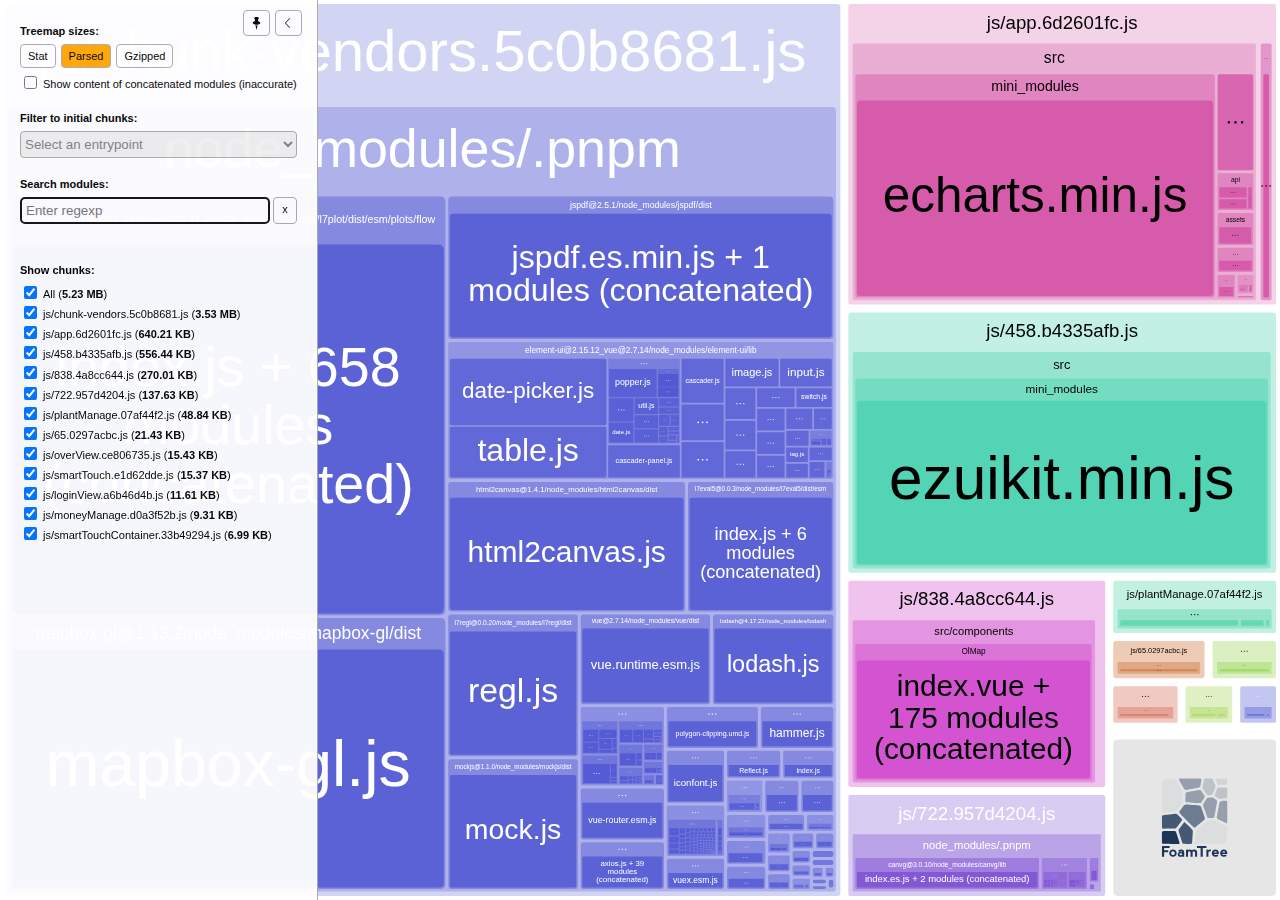
==== commit 7f0baf1a: "11" ====
--- a/report.html
+++ b/report.html
@@ -3,7 +3,7 @@
   <head>
     <meta charset="UTF-8"/>
     <meta name="viewport" content="width=device-width, initial-scale=1"/>
-    <title>smart-agriculture [10 Apr 2023 at 09:01]</title>
+    <title>smart-agriculture [10 Apr 2023 at 09:27]</title>
     <link rel="shortcut icon" href="[data-uri]" type="image/x-icon" />
 
     <script>
@@ -31,7 +31,7 @@
   <body>
     <div id="app"></div>
     <script>
-      window.chartData = [{"label":"js/chunk-vendors.e02f7001.js","isAsset":true,"statSize":7709655,"parsedSize":3705242,"gzipSize":966963,"groups":[{"label":"node_modules/.pnpm","path":"./node_modules/.pnpm","statSize":7709655,"groups":[{"label":"@amap+amap-jsapi-loader@1.0.1/node_modules/@amap/amap-jsapi-loader/dist","path":"./node_modules/.pnpm/@amap+amap-jsapi-loader@1.0.1/node_modules/@amap/amap-jsapi-loader/dist","statSize":7606,"groups":[{"id":1324,"label":"index.js","path":"./node_modules/.pnpm/@amap+amap-jsapi-loader@1.0.1/node_modules/@amap/amap-jsapi-loader/dist/index.js","statSize":7606,"parsedSize":4621,"gzipSize":1480}],"parsedSize":4621,"gzipSize":1480},{"label":"@antv+l7-component@2.11.2/node_modules/@antv/l7-component/es/assets/iconfont","path":"./node_modules/.pnpm/@antv+l7-component@2.11.2/node_modules/@antv/l7-component/es/assets/iconfont","statSize":21487,"groups":[{"id":6997,"label":"iconfont.js","path":"./node_modules/.pnpm/@antv+l7-component@2.11.2/node_modules/@antv/l7-component/es/assets/iconfont/iconfont.js","statSize":21487,"parsedSize":20994,"gzipSize":5664}],"parsedSize":20994,"gzipSize":5664},{"label":"@antv+l7plot-component@0.0.10/node_modules/@antv/l7plot-component/dist/lib","path":"./node_modules/.pnpm/@antv+l7plot-component@0.0.10/node_modules/@antv/l7plot-component/dist/lib","statSize":3234,"groups":[{"label":"legend","path":"./node_modules/.pnpm/@antv+l7plot-component@0.0.10/node_modules/@antv/l7plot-component/dist/lib/legend","statSize":2250,"groups":[{"label":"category","path":"./node_modules/.pnpm/@antv+l7plot-component@0.0.10/node_modules/@antv/l7plot-component/dist/lib/legend/category","statSize":1060,"groups":[{"id":8089,"label":"constants.js","path":"./node_modules/.pnpm/@antv+l7plot-component@0.0.10/node_modules/@antv/l7plot-component/dist/lib/legend/category/constants.js","statSize":1060,"parsedSize":575,"gzipSize":287}],"parsedSize":575,"gzipSize":287},{"label":"continue","path":"./node_modules/.pnpm/@antv+l7plot-component@0.0.10/node_modules/@antv/l7plot-component/dist/lib/legend/continue","statSize":1190,"groups":[{"id":1690,"label":"constants.js","path":"./node_modules/.pnpm/@antv+l7plot-component@0.0.10/node_modules/@antv/l7plot-component/dist/lib/legend/continue/constants.js","statSize":1190,"parsedSize":614,"gzipSize":281}],"parsedSize":614,"gzipSize":281}],"parsedSize":1189,"gzipSize":413},{"label":"tooltip","path":"./node_modules/.pnpm/@antv+l7plot-component@0.0.10/node_modules/@antv/l7plot-component/dist/lib/tooltip","statSize":984,"groups":[{"id":9554,"label":"constants.js","path":"./node_modules/.pnpm/@antv+l7plot-component@0.0.10/node_modules/@antv/l7plot-component/dist/lib/tooltip/constants.js","statSize":984,"parsedSize":507,"gzipSize":255}],"parsedSize":507,"gzipSize":255}],"parsedSize":1696,"gzipSize":473},{"label":"@antv+l7plot@0.2.1_@antv+l7@2.11.2/node_modules/@antv/l7plot/dist/esm/plots/flow","path":"./node_modules/.pnpm/@antv+l7plot@0.2.1_@antv+l7@2.11.2/node_modules/@antv/l7plot/dist/esm/plots/flow","statSize":2702217,"groups":[{"id":983,"label":"index.js + 658 modules (concatenated)","path":"./node_modules/.pnpm/@antv+l7plot@0.2.1_@antv+l7@2.11.2/node_modules/@antv/l7plot/dist/esm/plots/flow/index.js + 658 modules (concatenated)","statSize":2702217,"parsedSize":1174862,"gzipSize":263579,"concatenated":true,"groups":[{"label":"node_modules/.pnpm","path":"./node_modules/.pnpm/@antv+l7plot@0.2.1_@antv+l7@2.11.2/node_modules/@antv/l7plot/dist/esm/plots/flow/index.js + 658 modules (concatenated)/node_modules/.pnpm","statSize":2702217,"groups":[{"label":"@antv+l7plot@0.2.1_@antv+l7@2.11.2/node_modules/@antv/l7plot/dist/esm","path":"./node_modules/.pnpm/@antv+l7plot@0.2.1_@antv+l7@2.11.2/node_modules/@antv/l7plot/dist/esm/plots/flow/index.js + 658 modules (concatenated)/node_modules/.pnpm/@antv+l7plot@0.2.1_@antv+l7@2.11.2/node_modules/@antv/l7plot/dist/esm","statSize":85240,"groups":[{"label":"plots/flow","path":"./node_modules/.pnpm/@antv+l7plot@0.2.1_@antv+l7@2.11.2/node_modules/@antv/l7plot/dist/esm/plots/flow/index.js + 658 modules (concatenated)/node_modules/.pnpm/@antv+l7plot@0.2.1_@antv+l7@2.11.2/node_modules/@antv/l7plot/dist/esm/plots/flow","statSize":5518,"groups":[{"id":null,"label":"index.js","path":"./node_modules/.pnpm/@antv+l7plot@0.2.1_@antv+l7@2.11.2/node_modules/@antv/l7plot/dist/esm/plots/flow/index.js + 658 modules (concatenated)/node_modules/.pnpm/@antv+l7plot@0.2.1_@antv+l7@2.11.2/node_modules/@antv/l7plot/dist/esm/plots/flow/index.js","statSize":5254,"parsedSize":2284,"gzipSize":512,"inaccurateSizes":true},{"id":null,"label":"constants.js","path":"./node_modules/.pnpm/@antv+l7plot@0.2.1_@antv+l7@2.11.2/node_modules/@antv/l7plot/dist/esm/plots/flow/index.js + 658 modules (concatenated)/node_modules/.pnpm/@antv+l7plot@0.2.1_@antv+l7@2.11.2/node_modules/@antv/l7plot/dist/esm/plots/flow/constants.js","statSize":264,"parsedSize":114,"gzipSize":25,"inaccurateSizes":true}],"parsedSize":2399,"gzipSize":538,"inaccurateSizes":true},{"label":"core","path":"./node_modules/.pnpm/@antv+l7plot@0.2.1_@antv+l7@2.11.2/node_modules/@antv/l7plot/dist/esm/plots/flow/index.js + 658 modules (concatenated)/node_modules/.pnpm/@antv+l7plot@0.2.1_@antv+l7@2.11.2/node_modules/@antv/l7plot/dist/esm/core","statSize":33446,"groups":[{"label":"plot","path":"./node_modules/.pnpm/@antv+l7plot@0.2.1_@antv+l7@2.11.2/node_modules/@antv/l7plot/dist/esm/plots/flow/index.js + 658 modules (concatenated)/node_modules/.pnpm/@antv+l7plot@0.2.1_@antv+l7@2.11.2/node_modules/@antv/l7plot/dist/esm/core/plot","statSize":6697,"groups":[{"id":null,"label":"index.js","path":"./node_modules/.pnpm/@antv+l7plot@0.2.1_@antv+l7@2.11.2/node_modules/@antv/l7plot/dist/esm/plots/flow/index.js + 658 modules (concatenated)/node_modules/.pnpm/@antv+l7plot@0.2.1_@antv+l7@2.11.2/node_modules/@antv/l7plot/dist/esm/core/plot/index.js","statSize":6697,"parsedSize":2911,"gzipSize":653,"inaccurateSizes":true}],"parsedSize":2911,"gzipSize":653,"inaccurateSizes":true},{"label":"map","path":"./node_modules/.pnpm/@antv+l7plot@0.2.1_@antv+l7@2.11.2/node_modules/@antv/l7plot/dist/esm/plots/flow/index.js + 658 modules (concatenated)/node_modules/.pnpm/@antv+l7plot@0.2.1_@antv+l7@2.11.2/node_modules/@antv/l7plot/dist/esm/core/map","statSize":18540,"groups":[{"id":null,"label":"index.js","path":"./node_modules/.pnpm/@antv+l7plot@0.2.1_@antv+l7@2.11.2/node_modules/@antv/l7plot/dist/esm/plots/flow/index.js + 658 modules (concatenated)/node_modules/.pnpm/@antv+l7plot@0.2.1_@antv+l7@2.11.2/node_modules/@antv/l7plot/dist/esm/core/map/index.js","statSize":16319,"parsedSize":7095,"gzipSize":1591,"inaccurateSizes":true},{"id":null,"label":"register.js","path":"./node_modules/.pnpm/@antv+l7plot@0.2.1_@antv+l7@2.11.2/node_modules/@antv/l7plot/dist/esm/plots/flow/index.js + 658 modules (concatenated)/node_modules/.pnpm/@antv+l7plot@0.2.1_@antv+l7@2.11.2/node_modules/@antv/l7plot/dist/esm/core/map/register.js","statSize":1191,"parsedSize":517,"gzipSize":116,"inaccurateSizes":true},{"id":null,"label":"constants.js","path":"./node_modules/.pnpm/@antv+l7plot@0.2.1_@antv+l7@2.11.2/node_modules/@antv/l7plot/dist/esm/plots/flow/index.js + 658 modules (concatenated)/node_modules/.pnpm/@antv+l7plot@0.2.1_@antv+l7@2.11.2/node_modules/@antv/l7plot/dist/esm/core/map/constants.js","statSize":1030,"parsedSize":447,"gzipSize":100,"inaccurateSizes":true}],"parsedSize":8060,"gzipSize":1808,"inaccurateSizes":true},{"label":"layer","path":"./node_modules/.pnpm/@antv+l7plot@0.2.1_@antv+l7@2.11.2/node_modules/@antv/l7plot/dist/esm/plots/flow/index.js + 658 modules (concatenated)/node_modules/.pnpm/@antv+l7plot@0.2.1_@antv+l7@2.11.2/node_modules/@antv/l7plot/dist/esm/core/layer","statSize":8209,"groups":[{"id":null,"label":"layer-group.js","path":"./node_modules/.pnpm/@antv+l7plot@0.2.1_@antv+l7@2.11.2/node_modules/@antv/l7plot/dist/esm/plots/flow/index.js + 658 modules (concatenated)/node_modules/.pnpm/@antv+l7plot@0.2.1_@antv+l7@2.11.2/node_modules/@antv/l7plot/dist/esm/core/layer/layer-group.js","statSize":3161,"parsedSize":1374,"gzipSize":308,"inaccurateSizes":true},{"id":null,"label":"plot-layer.js","path":"./node_modules/.pnpm/@antv+l7plot@0.2.1_@antv+l7@2.11.2/node_modules/@antv/l7plot/dist/esm/plots/flow/index.js + 658 modules (concatenated)/node_modules/.pnpm/@antv+l7plot@0.2.1_@antv+l7@2.11.2/node_modules/@antv/l7plot/dist/esm/core/layer/plot-layer.js","statSize":5048,"parsedSize":2194,"gzipSize":492,"inaccurateSizes":true}],"parsedSize":3569,"gzipSize":800,"inaccurateSizes":true}],"parsedSize":14541,"gzipSize":3262,"inaccurateSizes":true},{"label":"layers","path":"./node_modules/.pnpm/@antv+l7plot@0.2.1_@antv+l7@2.11.2/node_modules/@antv/l7plot/dist/esm/plots/flow/index.js + 658 modules (concatenated)/node_modules/.pnpm/@antv+l7plot@0.2.1_@antv+l7@2.11.2/node_modules/@antv/l7plot/dist/esm/layers","statSize":9292,"groups":[{"label":"text-layer","path":"./node_modules/.pnpm/@antv+l7plot@0.2.1_@antv+l7@2.11.2/node_modules/@antv/l7plot/dist/esm/plots/flow/index.js + 658 modules (concatenated)/node_modules/.pnpm/@antv+l7plot@0.2.1_@antv+l7@2.11.2/node_modules/@antv/l7plot/dist/esm/layers/text-layer","statSize":2504,"groups":[{"id":null,"label":"index.js","path":"./node_modules/.pnpm/@antv+l7plot@0.2.1_@antv+l7@2.11.2/node_modules/@antv/l7plot/dist/esm/plots/flow/index.js + 658 modules (concatenated)/node_modules/.pnpm/@antv+l7plot@0.2.1_@antv+l7@2.11.2/node_modules/@antv/l7plot/dist/esm/layers/text-layer/index.js","statSize":1677,"parsedSize":729,"gzipSize":163,"inaccurateSizes":true},{"id":null,"label":"adaptor.js","path":"./node_modules/.pnpm/@antv+l7plot@0.2.1_@antv+l7@2.11.2/node_modules/@antv/l7plot/dist/esm/plots/flow/index.js + 658 modules (concatenated)/node_modules/.pnpm/@antv+l7plot@0.2.1_@antv+l7@2.11.2/node_modules/@antv/l7plot/dist/esm/layers/text-layer/adaptor.js","statSize":827,"parsedSize":359,"gzipSize":80,"inaccurateSizes":true}],"parsedSize":1088,"gzipSize":244,"inaccurateSizes":true},{"label":"arc-layer","path":"./node_modules/.pnpm/@antv+l7plot@0.2.1_@antv+l7@2.11.2/node_modules/@antv/l7plot/dist/esm/plots/flow/index.js + 658 modules (concatenated)/node_modules/.pnpm/@antv+l7plot@0.2.1_@antv+l7@2.11.2/node_modules/@antv/l7plot/dist/esm/layers/arc-layer","statSize":637,"groups":[{"id":null,"label":"index.js","path":"./node_modules/.pnpm/@antv+l7plot@0.2.1_@antv+l7@2.11.2/node_modules/@antv/l7plot/dist/esm/plots/flow/index.js + 658 modules (concatenated)/node_modules/.pnpm/@antv+l7plot@0.2.1_@antv+l7@2.11.2/node_modules/@antv/l7plot/dist/esm/layers/arc-layer/index.js","statSize":637,"parsedSize":276,"gzipSize":62,"inaccurateSizes":true}],"parsedSize":276,"gzipSize":62,"inaccurateSizes":true},{"label":"dot-layer","path":"./node_modules/.pnpm/@antv+l7plot@0.2.1_@antv+l7@2.11.2/node_modules/@antv/l7plot/dist/esm/plots/flow/index.js + 658 modules (concatenated)/node_modules/.pnpm/@antv+l7plot@0.2.1_@antv+l7@2.11.2/node_modules/@antv/l7plot/dist/esm/layers/dot-layer","statSize":3329,"groups":[{"id":null,"label":"index.js","path":"./node_modules/.pnpm/@antv+l7plot@0.2.1_@antv+l7@2.11.2/node_modules/@antv/l7plot/dist/esm/plots/flow/index.js + 658 modules (concatenated)/node_modules/.pnpm/@antv+l7plot@0.2.1_@antv+l7@2.11.2/node_modules/@antv/l7plot/dist/esm/layers/dot-layer/index.js","statSize":2181,"parsedSize":948,"gzipSize":212,"inaccurateSizes":true},{"id":null,"label":"helper.js","path":"./node_modules/.pnpm/@antv+l7plot@0.2.1_@antv+l7@2.11.2/node_modules/@antv/l7plot/dist/esm/plots/flow/index.js + 658 modules (concatenated)/node_modules/.pnpm/@antv+l7plot@0.2.1_@antv+l7@2.11.2/node_modules/@antv/l7plot/dist/esm/layers/dot-layer/helper.js","statSize":494,"parsedSize":214,"gzipSize":48,"inaccurateSizes":true},{"id":null,"label":"adaptor.js","path":"./node_modules/.pnpm/@antv+l7plot@0.2.1_@antv+l7@2.11.2/node_modules/@antv/l7plot/dist/esm/plots/flow/index.js + 658 modules (concatenated)/node_modules/.pnpm/@antv+l7plot@0.2.1_@antv+l7@2.11.2/node_modules/@antv/l7plot/dist/esm/layers/dot-layer/adaptor.js","statSize":654,"parsedSize":284,"gzipSize":63,"inaccurateSizes":true}],"parsedSize":1447,"gzipSize":324,"inaccurateSizes":true},{"label":"lines-layer","path":"./node_modules/.pnpm/@antv+l7plot@0.2.1_@antv+l7@2.11.2/node_modules/@antv/l7plot/dist/esm/plots/flow/index.js + 658 modules (concatenated)/node_modules/.pnpm/@antv+l7plot@0.2.1_@antv+l7@2.11.2/node_modules/@antv/l7plot/dist/esm/layers/lines-layer","statSize":2822,"groups":[{"id":null,"label":"index.js","path":"./node_modules/.pnpm/@antv+l7plot@0.2.1_@antv+l7@2.11.2/node_modules/@antv/l7plot/dist/esm/plots/flow/index.js + 658 modules (concatenated)/node_modules/.pnpm/@antv+l7plot@0.2.1_@antv+l7@2.11.2/node_modules/@antv/l7plot/dist/esm/layers/lines-layer/index.js","statSize":2065,"parsedSize":897,"gzipSize":201,"inaccurateSizes":true},{"id":null,"label":"adaptor.js","path":"./node_modules/.pnpm/@antv+l7plot@0.2.1_@antv+l7@2.11.2/node_modules/@antv/l7plot/dist/esm/plots/flow/index.js + 658 modules (concatenated)/node_modules/.pnpm/@antv+l7plot@0.2.1_@antv+l7@2.11.2/node_modules/@antv/l7plot/dist/esm/layers/lines-layer/adaptor.js","statSize":757,"parsedSize":329,"gzipSize":73,"inaccurateSizes":true}],"parsedSize":1226,"gzipSize":275,"inaccurateSizes":true}],"parsedSize":4039,"gzipSize":906,"inaccurateSizes":true},{"label":"theme","path":"./node_modules/.pnpm/@antv+l7plot@0.2.1_@antv+l7@2.11.2/node_modules/@antv/l7plot/dist/esm/plots/flow/index.js + 658 modules (concatenated)/node_modules/.pnpm/@antv+l7plot@0.2.1_@antv+l7@2.11.2/node_modules/@antv/l7plot/dist/esm/theme","statSize":16889,"groups":[{"id":null,"label":"index.js","path":"./node_modules/.pnpm/@antv+l7plot@0.2.1_@antv+l7@2.11.2/node_modules/@antv/l7plot/dist/esm/plots/flow/index.js + 658 modules (concatenated)/node_modules/.pnpm/@antv+l7plot@0.2.1_@antv+l7@2.11.2/node_modules/@antv/l7plot/dist/esm/theme/index.js","statSize":715,"parsedSize":310,"gzipSize":69,"inaccurateSizes":true},{"label":"util","path":"./node_modules/.pnpm/@antv+l7plot@0.2.1_@antv+l7@2.11.2/node_modules/@antv/l7plot/dist/esm/plots/flow/index.js + 658 modules (concatenated)/node_modules/.pnpm/@antv+l7plot@0.2.1_@antv+l7@2.11.2/node_modules/@antv/l7plot/dist/esm/theme/util","statSize":6732,"groups":[{"id":null,"label":"create-theme.js","path":"./node_modules/.pnpm/@antv+l7plot@0.2.1_@antv+l7@2.11.2/node_modules/@antv/l7plot/dist/esm/plots/flow/index.js + 658 modules (concatenated)/node_modules/.pnpm/@antv+l7plot@0.2.1_@antv+l7@2.11.2/node_modules/@antv/l7plot/dist/esm/theme/util/create-theme.js","statSize":989,"parsedSize":429,"gzipSize":96,"inaccurateSizes":true},{"id":null,"label":"create-by-style-sheet.js","path":"./node_modules/.pnpm/@antv+l7plot@0.2.1_@antv+l7@2.11.2/node_modules/@antv/l7plot/dist/esm/plots/flow/index.js + 658 modules (concatenated)/node_modules/.pnpm/@antv+l7plot@0.2.1_@antv+l7@2.11.2/node_modules/@antv/l7plot/dist/esm/theme/util/create-by-style-sheet.js","statSize":5743,"parsedSize":2496,"gzipSize":560,"inaccurateSizes":true}],"parsedSize":2926,"gzipSize":656,"inaccurateSizes":true},{"label":"style-sheet","path":"./node_modules/.pnpm/@antv+l7plot@0.2.1_@antv+l7@2.11.2/node_modules/@antv/l7plot/dist/esm/plots/flow/index.js + 658 modules (concatenated)/node_modules/.pnpm/@antv+l7plot@0.2.1_@antv+l7@2.11.2/node_modules/@antv/l7plot/dist/esm/theme/style-sheet","statSize":9442,"groups":[{"id":null,"label":"light.js","path":"./node_modules/.pnpm/@antv+l7plot@0.2.1_@antv+l7@2.11.2/node_modules/@antv/l7plot/dist/esm/plots/flow/index.js + 658 modules (concatenated)/node_modules/.pnpm/@antv+l7plot@0.2.1_@antv+l7@2.11.2/node_modules/@antv/l7plot/dist/esm/theme/style-sheet/light.js","statSize":4721,"parsedSize":2052,"gzipSize":460,"inaccurateSizes":true},{"id":null,"label":"dark.js","path":"./node_modules/.pnpm/@antv+l7plot@0.2.1_@antv+l7@2.11.2/node_modules/@antv/l7plot/dist/esm/plots/flow/index.js + 658 modules (concatenated)/node_modules/.pnpm/@antv+l7plot@0.2.1_@antv+l7@2.11.2/node_modules/@antv/l7plot/dist/esm/theme/style-sheet/dark.js","statSize":4721,"parsedSize":2052,"gzipSize":460,"inaccurateSizes":true}],"parsedSize":4105,"gzipSize":920,"inaccurateSizes":true}],"parsedSize":7342,"gzipSize":1647,"inaccurateSizes":true},{"label":"adaptor","path":"./node_modules/.pnpm/@antv+l7plot@0.2.1_@antv+l7@2.11.2/node_modules/@antv/l7plot/dist/esm/plots/flow/index.js + 658 modules (concatenated)/node_modules/.pnpm/@antv+l7plot@0.2.1_@antv+l7@2.11.2/node_modules/@antv/l7plot/dist/esm/adaptor","statSize":6185,"groups":[{"label":"source","path":"./node_modules/.pnpm/@antv+l7plot@0.2.1_@antv+l7@2.11.2/node_modules/@antv/l7plot/dist/esm/plots/flow/index.js + 658 modules (concatenated)/node_modules/.pnpm/@antv+l7plot@0.2.1_@antv+l7@2.11.2/node_modules/@antv/l7plot/dist/esm/adaptor/source","statSize":824,"groups":[{"id":null,"label":"index.js","path":"./node_modules/.pnpm/@antv+l7plot@0.2.1_@antv+l7@2.11.2/node_modules/@antv/l7plot/dist/esm/plots/flow/index.js + 658 modules (concatenated)/node_modules/.pnpm/@antv+l7plot@0.2.1_@antv+l7@2.11.2/node_modules/@antv/l7plot/dist/esm/adaptor/source/index.js","statSize":824,"parsedSize":358,"gzipSize":80,"inaccurateSizes":true}],"parsedSize":358,"gzipSize":80,"inaccurateSizes":true},{"label":"layer","path":"./node_modules/.pnpm/@antv+l7plot@0.2.1_@antv+l7@2.11.2/node_modules/@antv/l7plot/dist/esm/plots/flow/index.js + 658 modules (concatenated)/node_modules/.pnpm/@antv+l7plot@0.2.1_@antv+l7@2.11.2/node_modules/@antv/l7plot/dist/esm/adaptor/layer","statSize":5361,"groups":[{"id":null,"label":"index.js","path":"./node_modules/.pnpm/@antv+l7plot@0.2.1_@antv+l7@2.11.2/node_modules/@antv/l7plot/dist/esm/plots/flow/index.js + 658 modules (concatenated)/node_modules/.pnpm/@antv+l7plot@0.2.1_@antv+l7@2.11.2/node_modules/@antv/l7plot/dist/esm/adaptor/layer/index.js","statSize":5361,"parsedSize":2330,"gzipSize":522,"inaccurateSizes":true}],"parsedSize":2330,"gzipSize":522,"inaccurateSizes":true}],"parsedSize":2689,"gzipSize":603,"inaccurateSizes":true},{"label":"utils","path":"./node_modules/.pnpm/@antv+l7plot@0.2.1_@antv+l7@2.11.2/node_modules/@antv/l7plot/dist/esm/plots/flow/index.js + 658 modules (concatenated)/node_modules/.pnpm/@antv+l7plot@0.2.1_@antv+l7@2.11.2/node_modules/@antv/l7plot/dist/esm/utils","statSize":2185,"groups":[{"id":null,"label":"deep-assign.js","path":"./node_modules/.pnpm/@antv+l7plot@0.2.1_@antv+l7@2.11.2/node_modules/@antv/l7plot/dist/esm/plots/flow/index.js + 658 modules (concatenated)/node_modules/.pnpm/@antv+l7plot@0.2.1_@antv+l7@2.11.2/node_modules/@antv/l7plot/dist/esm/utils/deep-assign.js","statSize":2185,"parsedSize":949,"gzipSize":213,"inaccurateSizes":true}],"parsedSize":949,"gzipSize":213,"inaccurateSizes":true},{"label":"types","path":"./node_modules/.pnpm/@antv+l7plot@0.2.1_@antv+l7@2.11.2/node_modules/@antv/l7plot/dist/esm/plots/flow/index.js + 658 modules (concatenated)/node_modules/.pnpm/@antv+l7plot@0.2.1_@antv+l7@2.11.2/node_modules/@antv/l7plot/dist/esm/types","statSize":1591,"groups":[{"id":null,"label":"layer.js","path":"./node_modules/.pnpm/@antv+l7plot@0.2.1_@antv+l7@2.11.2/node_modules/@antv/l7plot/dist/esm/plots/flow/index.js + 658 modules (concatenated)/node_modules/.pnpm/@antv+l7plot@0.2.1_@antv+l7@2.11.2/node_modules/@antv/l7plot/dist/esm/types/layer.js","statSize":894,"parsedSize":388,"gzipSize":87,"inaccurateSizes":true},{"id":null,"label":"plot.js","path":"./node_modules/.pnpm/@antv+l7plot@0.2.1_@antv+l7@2.11.2/node_modules/@antv/l7plot/dist/esm/plots/flow/index.js + 658 modules (concatenated)/node_modules/.pnpm/@antv+l7plot@0.2.1_@antv+l7@2.11.2/node_modules/@antv/l7plot/dist/esm/types/plot.js","statSize":399,"parsedSize":173,"gzipSize":38,"inaccurateSizes":true},{"id":null,"label":"map.js","path":"./node_modules/.pnpm/@antv+l7plot@0.2.1_@antv+l7@2.11.2/node_modules/@antv/l7plot/dist/esm/plots/flow/index.js + 658 modules (concatenated)/node_modules/.pnpm/@antv+l7plot@0.2.1_@antv+l7@2.11.2/node_modules/@antv/l7plot/dist/esm/types/map.js","statSize":298,"parsedSize":129,"gzipSize":29,"inaccurateSizes":true}],"parsedSize":691,"gzipSize":155,"inaccurateSizes":true},{"label":"component","path":"./node_modules/.pnpm/@antv+l7plot@0.2.1_@antv+l7@2.11.2/node_modules/@antv/l7plot/dist/esm/plots/flow/index.js + 658 modules (concatenated)/node_modules/.pnpm/@antv+l7plot@0.2.1_@antv+l7@2.11.2/node_modules/@antv/l7plot/dist/esm/component","statSize":10134,"groups":[{"id":null,"label":"legend.js","path":"./node_modules/.pnpm/@antv+l7plot@0.2.1_@antv+l7@2.11.2/node_modules/@antv/l7plot/dist/esm/plots/flow/index.js + 658 modules (concatenated)/node_modules/.pnpm/@antv+l7plot@0.2.1_@antv+l7@2.11.2/node_modules/@antv/l7plot/dist/esm/component/legend.js","statSize":2249,"parsedSize":977,"gzipSize":219,"inaccurateSizes":true},{"id":null,"label":"tooltip.js","path":"./node_modules/.pnpm/@antv+l7plot@0.2.1_@antv+l7@2.11.2/node_modules/@antv/l7plot/dist/esm/plots/flow/index.js + 658 modules (concatenated)/node_modules/.pnpm/@antv+l7plot@0.2.1_@antv+l7@2.11.2/node_modules/@antv/l7plot/dist/esm/component/tooltip.js","statSize":7885,"parsedSize":3428,"gzipSize":769,"inaccurateSizes":true}],"parsedSize":4406,"gzipSize":988,"inaccurateSizes":true}],"parsedSize":37060,"gzipSize":8314,"inaccurateSizes":true},{"label":"@antv+util@2.0.17/node_modules/@antv/util/esm","path":"./node_modules/.pnpm/@antv+l7plot@0.2.1_@antv+l7@2.11.2/node_modules/@antv/l7plot/dist/esm/plots/flow/index.js + 658 modules (concatenated)/node_modules/.pnpm/@antv+util@2.0.17/node_modules/@antv/util/esm","statSize":39615,"groups":[{"id":null,"label":"index.js","path":"./node_modules/.pnpm/@antv+l7plot@0.2.1_@antv+l7@2.11.2/node_modules/@antv/l7plot/dist/esm/plots/flow/index.js + 658 modules (concatenated)/node_modules/.pnpm/@antv+util@2.0.17/node_modules/@antv/util/esm/index.js","statSize":5708,"parsedSize":2481,"gzipSize":556,"inaccurateSizes":true},{"id":null,"label":"difference.js","path":"./node_modules/.pnpm/@antv+l7plot@0.2.1_@antv+l7@2.11.2/node_modules/@antv/l7plot/dist/esm/plots/flow/index.js + 658 modules (concatenated)/node_modules/.pnpm/@antv+util@2.0.17/node_modules/@antv/util/esm/difference.js","statSize":527,"parsedSize":229,"gzipSize":51,"inaccurateSizes":true},{"id":null,"label":"filter.js","path":"./node_modules/.pnpm/@antv+l7plot@0.2.1_@antv+l7@2.11.2/node_modules/@antv/l7plot/dist/esm/plots/flow/index.js + 658 modules (concatenated)/node_modules/.pnpm/@antv+util@2.0.17/node_modules/@antv/util/esm/filter.js","statSize":377,"parsedSize":163,"gzipSize":36,"inaccurateSizes":true},{"id":null,"label":"find.js","path":"./node_modules/.pnpm/@antv+l7plot@0.2.1_@antv+l7@2.11.2/node_modules/@antv/l7plot/dist/esm/plots/flow/index.js + 658 modules (concatenated)/node_modules/.pnpm/@antv+util@2.0.17/node_modules/@antv/util/esm/find.js","statSize":591,"parsedSize":256,"gzipSize":57,"inaccurateSizes":true},{"id":null,"label":"is-function.js","path":"./node_modules/.pnpm/@antv+l7plot@0.2.1_@antv+l7@2.11.2/node_modules/@antv/l7plot/dist/esm/plots/flow/index.js + 658 modules (concatenated)/node_modules/.pnpm/@antv+util@2.0.17/node_modules/@antv/util/esm/is-function.js","statSize":193,"parsedSize":83,"gzipSize":18,"inaccurateSizes":true},{"id":null,"label":"is-type.js","path":"./node_modules/.pnpm/@antv+l7plot@0.2.1_@antv+l7@2.11.2/node_modules/@antv/l7plot/dist/esm/plots/flow/index.js + 658 modules (concatenated)/node_modules/.pnpm/@antv+util@2.0.17/node_modules/@antv/util/esm/is-type.js","statSize":150,"parsedSize":65,"gzipSize":14,"inaccurateSizes":true},{"id":null,"label":"is-match.js","path":"./node_modules/.pnpm/@antv+l7plot@0.2.1_@antv+l7@2.11.2/node_modules/@antv/l7plot/dist/esm/plots/flow/index.js + 658 modules (concatenated)/node_modules/.pnpm/@antv+util@2.0.17/node_modules/@antv/util/esm/is-match.js","statSize":364,"parsedSize":158,"gzipSize":35,"inaccurateSizes":true},{"id":null,"label":"keys.js","path":"./node_modules/.pnpm/@antv+l7plot@0.2.1_@antv+l7@2.11.2/node_modules/@antv/l7plot/dist/esm/plots/flow/index.js + 658 modules (concatenated)/node_modules/.pnpm/@antv+util@2.0.17/node_modules/@antv/util/esm/keys.js","statSize":384,"parsedSize":166,"gzipSize":37,"inaccurateSizes":true},{"id":null,"label":"each.js","path":"./node_modules/.pnpm/@antv+l7plot@0.2.1_@antv+l7@2.11.2/node_modules/@antv/l7plot/dist/esm/plots/flow/index.js + 658 modules (concatenated)/node_modules/.pnpm/@antv+util@2.0.17/node_modules/@antv/util/esm/each.js","statSize":561,"parsedSize":243,"gzipSize":54,"inaccurateSizes":true},{"id":null,"label":"is-array.js","path":"./node_modules/.pnpm/@antv+l7plot@0.2.1_@antv+l7@2.11.2/node_modules/@antv/l7plot/dist/esm/plots/flow/index.js + 658 modules (concatenated)/node_modules/.pnpm/@antv+util@2.0.17/node_modules/@antv/util/esm/is-array.js","statSize":142,"parsedSize":61,"gzipSize":13,"inaccurateSizes":true},{"id":null,"label":"is-object.js","path":"./node_modules/.pnpm/@antv+l7plot@0.2.1_@antv+l7@2.11.2/node_modules/@antv/l7plot/dist/esm/plots/flow/index.js + 658 modules (concatenated)/node_modules/.pnpm/@antv+util@2.0.17/node_modules/@antv/util/esm/is-object.js","statSize":266,"parsedSize":115,"gzipSize":25,"inaccurateSizes":true},{"id":null,"label":"is-plain-object.js","path":"./node_modules/.pnpm/@antv+l7plot@0.2.1_@antv+l7@2.11.2/node_modules/@antv/l7plot/dist/esm/plots/flow/index.js + 658 modules (concatenated)/node_modules/.pnpm/@antv+util@2.0.17/node_modules/@antv/util/esm/is-plain-object.js","statSize":637,"parsedSize":276,"gzipSize":62,"inaccurateSizes":true},{"id":null,"label":"is-object-like.js","path":"./node_modules/.pnpm/@antv+l7plot@0.2.1_@antv+l7@2.11.2/node_modules/@antv/l7plot/dist/esm/plots/flow/index.js + 658 modules (concatenated)/node_modules/.pnpm/@antv+util@2.0.17/node_modules/@antv/util/esm/is-object-like.js","statSize":272,"parsedSize":118,"gzipSize":26,"inaccurateSizes":true},{"id":null,"label":"first-value.js","path":"./node_modules/.pnpm/@antv+l7plot@0.2.1_@antv+l7@2.11.2/node_modules/@antv/l7plot/dist/esm/plots/flow/index.js + 658 modules (concatenated)/node_modules/.pnpm/@antv+util@2.0.17/node_modules/@antv/util/esm/first-value.js","statSize":469,"parsedSize":203,"gzipSize":45,"inaccurateSizes":true},{"id":null,"label":"flatten.js","path":"./node_modules/.pnpm/@antv+l7plot@0.2.1_@antv+l7@2.11.2/node_modules/@antv/l7plot/dist/esm/plots/flow/index.js + 658 modules (concatenated)/node_modules/.pnpm/@antv+util@2.0.17/node_modules/@antv/util/esm/flatten.js","statSize":463,"parsedSize":201,"gzipSize":45,"inaccurateSizes":true},{"id":null,"label":"flatten-deep.js","path":"./node_modules/.pnpm/@antv+l7plot@0.2.1_@antv+l7@2.11.2/node_modules/@antv/l7plot/dist/esm/plots/flow/index.js + 658 modules (concatenated)/node_modules/.pnpm/@antv+util@2.0.17/node_modules/@antv/util/esm/flatten-deep.js","statSize":633,"parsedSize":275,"gzipSize":61,"inaccurateSizes":true},{"id":null,"label":"get-range.js","path":"./node_modules/.pnpm/@antv+l7plot@0.2.1_@antv+l7@2.11.2/node_modules/@antv/l7plot/dist/esm/plots/flow/index.js + 658 modules (concatenated)/node_modules/.pnpm/@antv+util@2.0.17/node_modules/@antv/util/esm/get-range.js","statSize":704,"parsedSize":306,"gzipSize":68,"inaccurateSizes":true},{"id":null,"label":"max.js","path":"./node_modules/.pnpm/@antv+l7plot@0.2.1_@antv+l7@2.11.2/node_modules/@antv/l7plot/dist/esm/plots/flow/index.js + 658 modules (concatenated)/node_modules/.pnpm/@antv+util@2.0.17/node_modules/@antv/util/esm/max.js","statSize":566,"parsedSize":246,"gzipSize":55,"inaccurateSizes":true},{"id":null,"label":"min.js","path":"./node_modules/.pnpm/@antv+l7plot@0.2.1_@antv+l7@2.11.2/node_modules/@antv/l7plot/dist/esm/plots/flow/index.js + 658 modules (concatenated)/node_modules/.pnpm/@antv+util@2.0.17/node_modules/@antv/util/esm/min.js","statSize":566,"parsedSize":246,"gzipSize":55,"inaccurateSizes":true},{"id":null,"label":"pull.js","path":"./node_modules/.pnpm/@antv+l7plot@0.2.1_@antv+l7@2.11.2/node_modules/@antv/l7plot/dist/esm/plots/flow/index.js + 658 modules (concatenated)/node_modules/.pnpm/@antv+util@2.0.17/node_modules/@antv/util/esm/pull.js","statSize":481,"parsedSize":209,"gzipSize":46,"inaccurateSizes":true},{"id":null,"label":"pull-at.js","path":"./node_modules/.pnpm/@antv+l7plot@0.2.1_@antv+l7@2.11.2/node_modules/@antv/l7plot/dist/esm/plots/flow/index.js + 658 modules (concatenated)/node_modules/.pnpm/@antv+util@2.0.17/node_modules/@antv/util/esm/pull-at.js","statSize":474,"parsedSize":206,"gzipSize":46,"inaccurateSizes":true},{"id":null,"label":"reduce.js","path":"./node_modules/.pnpm/@antv+l7plot@0.2.1_@antv+l7@2.11.2/node_modules/@antv/l7plot/dist/esm/plots/flow/index.js + 658 modules (concatenated)/node_modules/.pnpm/@antv+util@2.0.17/node_modules/@antv/util/esm/reduce.js","statSize":350,"parsedSize":152,"gzipSize":34,"inaccurateSizes":true},{"id":null,"label":"remove.js","path":"./node_modules/.pnpm/@antv+l7plot@0.2.1_@antv+l7@2.11.2/node_modules/@antv/l7plot/dist/esm/plots/flow/index.js + 658 modules (concatenated)/node_modules/.pnpm/@antv+util@2.0.17/node_modules/@antv/util/esm/remove.js","statSize":661,"parsedSize":287,"gzipSize":64,"inaccurateSizes":true},{"id":null,"label":"sort-by.js","path":"./node_modules/.pnpm/@antv+l7plot@0.2.1_@antv+l7@2.11.2/node_modules/@antv/l7plot/dist/esm/plots/flow/index.js + 658 modules (concatenated)/node_modules/.pnpm/@antv+util@2.0.17/node_modules/@antv/util/esm/sort-by.js","statSize":766,"parsedSize":333,"gzipSize":74,"inaccurateSizes":true},{"id":null,"label":"is-string.js","path":"./node_modules/.pnpm/@antv+l7plot@0.2.1_@antv+l7@2.11.2/node_modules/@antv/l7plot/dist/esm/plots/flow/index.js + 658 modules (concatenated)/node_modules/.pnpm/@antv+util@2.0.17/node_modules/@antv/util/esm/is-string.js","statSize":100,"parsedSize":43,"gzipSize":9,"inaccurateSizes":true},{"id":null,"label":"union.js","path":"./node_modules/.pnpm/@antv+l7plot@0.2.1_@antv+l7@2.11.2/node_modules/@antv/l7plot/dist/esm/plots/flow/index.js + 658 modules (concatenated)/node_modules/.pnpm/@antv+util@2.0.17/node_modules/@antv/util/esm/union.js","statSize":229,"parsedSize":99,"gzipSize":22,"inaccurateSizes":true},{"id":null,"label":"uniq.js","path":"./node_modules/.pnpm/@antv+l7plot@0.2.1_@antv+l7@2.11.2/node_modules/@antv/l7plot/dist/esm/plots/flow/index.js + 658 modules (concatenated)/node_modules/.pnpm/@antv+util@2.0.17/node_modules/@antv/util/esm/uniq.js","statSize":414,"parsedSize":179,"gzipSize":40,"inaccurateSizes":true},{"id":null,"label":"values-of-key.js","path":"./node_modules/.pnpm/@antv+l7plot@0.2.1_@antv+l7@2.11.2/node_modules/@antv/l7plot/dist/esm/plots/flow/index.js + 658 modules (concatenated)/node_modules/.pnpm/@antv+util@2.0.17/node_modules/@antv/util/esm/values-of-key.js","statSize":599,"parsedSize":260,"gzipSize":58,"inaccurateSizes":true},{"id":null,"label":"starts-with.js","path":"./node_modules/.pnpm/@antv+l7plot@0.2.1_@antv+l7@2.11.2/node_modules/@antv/l7plot/dist/esm/plots/flow/index.js + 658 modules (concatenated)/node_modules/.pnpm/@antv+util@2.0.17/node_modules/@antv/util/esm/starts-with.js","statSize":191,"parsedSize":83,"gzipSize":18,"inaccurateSizes":true},{"id":null,"label":"ends-with.js","path":"./node_modules/.pnpm/@antv+l7plot@0.2.1_@antv+l7@2.11.2/node_modules/@antv/l7plot/dist/esm/plots/flow/index.js + 658 modules (concatenated)/node_modules/.pnpm/@antv+util@2.0.17/node_modules/@antv/util/esm/ends-with.js","statSize":200,"parsedSize":86,"gzipSize":19,"inaccurateSizes":true},{"id":null,"label":"group.js","path":"./node_modules/.pnpm/@antv+l7plot@0.2.1_@antv+l7@2.11.2/node_modules/@antv/l7plot/dist/esm/plots/flow/index.js + 658 modules (concatenated)/node_modules/.pnpm/@antv+util@2.0.17/node_modules/@antv/util/esm/group.js","statSize":354,"parsedSize":153,"gzipSize":34,"inaccurateSizes":true},{"id":null,"label":"group-to-map.js","path":"./node_modules/.pnpm/@antv+l7plot@0.2.1_@antv+l7@2.11.2/node_modules/@antv/l7plot/dist/esm/plots/flow/index.js + 658 modules (concatenated)/node_modules/.pnpm/@antv+util@2.0.17/node_modules/@antv/util/esm/group-to-map.js","statSize":889,"parsedSize":386,"gzipSize":86,"inaccurateSizes":true},{"id":null,"label":"group-by.js","path":"./node_modules/.pnpm/@antv+l7plot@0.2.1_@antv+l7@2.11.2/node_modules/@antv/l7plot/dist/esm/plots/flow/index.js + 658 modules (concatenated)/node_modules/.pnpm/@antv+util@2.0.17/node_modules/@antv/util/esm/group-by.js","statSize":699,"parsedSize":303,"gzipSize":68,"inaccurateSizes":true},{"id":null,"label":"number2color.js","path":"./node_modules/.pnpm/@antv+l7plot@0.2.1_@antv+l7@2.11.2/node_modules/@antv/l7plot/dist/esm/plots/flow/index.js + 658 modules (concatenated)/node_modules/.pnpm/@antv+util@2.0.17/node_modules/@antv/util/esm/number2color.js","statSize":332,"parsedSize":144,"gzipSize":32,"inaccurateSizes":true},{"id":null,"label":"parse-radius.js","path":"./node_modules/.pnpm/@antv+l7plot@0.2.1_@antv+l7@2.11.2/node_modules/@antv/l7plot/dist/esm/plots/flow/index.js + 658 modules (concatenated)/node_modules/.pnpm/@antv+util@2.0.17/node_modules/@antv/util/esm/parse-radius.js","statSize":655,"parsedSize":284,"gzipSize":63,"inaccurateSizes":true},{"id":null,"label":"is-decimal.js","path":"./node_modules/.pnpm/@antv+l7plot@0.2.1_@antv+l7@2.11.2/node_modules/@antv/l7plot/dist/esm/plots/flow/index.js + 658 modules (concatenated)/node_modules/.pnpm/@antv+util@2.0.17/node_modules/@antv/util/esm/is-decimal.js","statSize":138,"parsedSize":59,"gzipSize":13,"inaccurateSizes":true},{"id":null,"label":"is-number.js","path":"./node_modules/.pnpm/@antv+l7plot@0.2.1_@antv+l7@2.11.2/node_modules/@antv/l7plot/dist/esm/plots/flow/index.js + 658 modules (concatenated)/node_modules/.pnpm/@antv+util@2.0.17/node_modules/@antv/util/esm/is-number.js","statSize":191,"parsedSize":83,"gzipSize":18,"inaccurateSizes":true},{"id":null,"label":"is-even.js","path":"./node_modules/.pnpm/@antv+l7plot@0.2.1_@antv+l7@2.11.2/node_modules/@antv/l7plot/dist/esm/plots/flow/index.js + 658 modules (concatenated)/node_modules/.pnpm/@antv+util@2.0.17/node_modules/@antv/util/esm/is-even.js","statSize":132,"parsedSize":57,"gzipSize":12,"inaccurateSizes":true},{"id":null,"label":"is-integer.js","path":"./node_modules/.pnpm/@antv+l7plot@0.2.1_@antv+l7@2.11.2/node_modules/@antv/l7plot/dist/esm/plots/flow/index.js + 658 modules (concatenated)/node_modules/.pnpm/@antv+util@2.0.17/node_modules/@antv/util/esm/is-integer.js","statSize":176,"parsedSize":76,"gzipSize":17,"inaccurateSizes":true},{"id":null,"label":"is-negative.js","path":"./node_modules/.pnpm/@antv+l7plot@0.2.1_@antv+l7@2.11.2/node_modules/@antv/l7plot/dist/esm/plots/flow/index.js + 658 modules (concatenated)/node_modules/.pnpm/@antv+util@2.0.17/node_modules/@antv/util/esm/is-negative.js","statSize":134,"parsedSize":58,"gzipSize":13,"inaccurateSizes":true},{"id":null,"label":"is-odd.js","path":"./node_modules/.pnpm/@antv+l7plot@0.2.1_@antv+l7@2.11.2/node_modules/@antv/l7plot/dist/esm/plots/flow/index.js + 658 modules (concatenated)/node_modules/.pnpm/@antv+util@2.0.17/node_modules/@antv/util/esm/is-odd.js","statSize":130,"parsedSize":56,"gzipSize":12,"inaccurateSizes":true},{"id":null,"label":"is-positive.js","path":"./node_modules/.pnpm/@antv+l7plot@0.2.1_@antv+l7@2.11.2/node_modules/@antv/l7plot/dist/esm/plots/flow/index.js + 658 modules (concatenated)/node_modules/.pnpm/@antv+util@2.0.17/node_modules/@antv/util/esm/is-positive.js","statSize":134,"parsedSize":58,"gzipSize":13,"inaccurateSizes":true},{"id":null,"label":"max-by.js","path":"./node_modules/.pnpm/@antv+l7plot@0.2.1_@antv+l7@2.11.2/node_modules/@antv/l7plot/dist/esm/plots/flow/index.js + 658 modules (concatenated)/node_modules/.pnpm/@antv+util@2.0.17/node_modules/@antv/util/esm/max-by.js","statSize":734,"parsedSize":319,"gzipSize":71,"inaccurateSizes":true},{"id":null,"label":"min-by.js","path":"./node_modules/.pnpm/@antv+l7plot@0.2.1_@antv+l7@2.11.2/node_modules/@antv/l7plot/dist/esm/plots/flow/index.js + 658 modules (concatenated)/node_modules/.pnpm/@antv+util@2.0.17/node_modules/@antv/util/esm/min-by.js","statSize":733,"parsedSize":318,"gzipSize":71,"inaccurateSizes":true},{"id":null,"label":"to-degree.js","path":"./node_modules/.pnpm/@antv+l7plot@0.2.1_@antv+l7@2.11.2/node_modules/@antv/l7plot/dist/esm/plots/flow/index.js + 658 modules (concatenated)/node_modules/.pnpm/@antv+util@2.0.17/node_modules/@antv/util/esm/to-degree.js","statSize":116,"parsedSize":50,"gzipSize":11,"inaccurateSizes":true},{"id":null,"label":"to-integer.js","path":"./node_modules/.pnpm/@antv+l7plot@0.2.1_@antv+l7@2.11.2/node_modules/@antv/l7plot/dist/esm/plots/flow/index.js + 658 modules (concatenated)/node_modules/.pnpm/@antv+util@2.0.17/node_modules/@antv/util/esm/to-integer.js","statSize":24,"parsedSize":10,"gzipSize":2,"inaccurateSizes":true},{"id":null,"label":"to-radian.js","path":"./node_modules/.pnpm/@antv+l7plot@0.2.1_@antv+l7@2.11.2/node_modules/@antv/l7plot/dist/esm/plots/flow/index.js + 658 modules (concatenated)/node_modules/.pnpm/@antv+util@2.0.17/node_modules/@antv/util/esm/to-radian.js","statSize":116,"parsedSize":50,"gzipSize":11,"inaccurateSizes":true},{"id":null,"label":"for-in.js","path":"./node_modules/.pnpm/@antv+l7plot@0.2.1_@antv+l7@2.11.2/node_modules/@antv/l7plot/dist/esm/plots/flow/index.js + 658 modules (concatenated)/node_modules/.pnpm/@antv+util@2.0.17/node_modules/@antv/util/esm/for-in.js","statSize":47,"parsedSize":20,"gzipSize":4,"inaccurateSizes":true},{"id":null,"label":"has-value.js","path":"./node_modules/.pnpm/@antv+l7plot@0.2.1_@antv+l7@2.11.2/node_modules/@antv/l7plot/dist/esm/plots/flow/index.js + 658 modules (concatenated)/node_modules/.pnpm/@antv+util@2.0.17/node_modules/@antv/util/esm/has-value.js","statSize":148,"parsedSize":64,"gzipSize":14,"inaccurateSizes":true},{"id":null,"label":"values.js","path":"./node_modules/.pnpm/@antv+l7plot@0.2.1_@antv+l7@2.11.2/node_modules/@antv/l7plot/dist/esm/plots/flow/index.js + 658 modules (concatenated)/node_modules/.pnpm/@antv+util@2.0.17/node_modules/@antv/util/esm/values.js","statSize":408,"parsedSize":177,"gzipSize":39,"inaccurateSizes":true},{"id":null,"label":"lower-case.js","path":"./node_modules/.pnpm/@antv+l7plot@0.2.1_@antv+l7@2.11.2/node_modules/@antv/l7plot/dist/esm/plots/flow/index.js + 658 modules (concatenated)/node_modules/.pnpm/@antv+util@2.0.17/node_modules/@antv/util/esm/lower-case.js","statSize":135,"parsedSize":58,"gzipSize":13,"inaccurateSizes":true},{"id":null,"label":"to-string.js","path":"./node_modules/.pnpm/@antv+l7plot@0.2.1_@antv+l7@2.11.2/node_modules/@antv/l7plot/dist/esm/plots/flow/index.js + 658 modules (concatenated)/node_modules/.pnpm/@antv+util@2.0.17/node_modules/@antv/util/esm/to-string.js","statSize":126,"parsedSize":54,"gzipSize":12,"inaccurateSizes":true},{"id":null,"label":"is-nil.js","path":"./node_modules/.pnpm/@antv+l7plot@0.2.1_@antv+l7@2.11.2/node_modules/@antv/l7plot/dist/esm/plots/flow/index.js + 658 modules (concatenated)/node_modules/.pnpm/@antv+util@2.0.17/node_modules/@antv/util/esm/is-nil.js","statSize":174,"parsedSize":75,"gzipSize":16,"inaccurateSizes":true},{"id":null,"label":"substitute.js","path":"./node_modules/.pnpm/@antv+l7plot@0.2.1_@antv+l7@2.11.2/node_modules/@antv/l7plot/dist/esm/plots/flow/index.js + 658 modules (concatenated)/node_modules/.pnpm/@antv+util@2.0.17/node_modules/@antv/util/esm/substitute.js","statSize":290,"parsedSize":126,"gzipSize":28,"inaccurateSizes":true},{"id":null,"label":"get-type.js","path":"./node_modules/.pnpm/@antv+l7plot@0.2.1_@antv+l7@2.11.2/node_modules/@antv/l7plot/dist/esm/plots/flow/index.js + 658 modules (concatenated)/node_modules/.pnpm/@antv+util@2.0.17/node_modules/@antv/util/esm/get-type.js","statSize":162,"parsedSize":70,"gzipSize":15,"inaccurateSizes":true},{"id":null,"label":"is-arguments.js","path":"./node_modules/.pnpm/@antv+l7plot@0.2.1_@antv+l7@2.11.2/node_modules/@antv/l7plot/dist/esm/plots/flow/index.js + 658 modules (concatenated)/node_modules/.pnpm/@antv+util@2.0.17/node_modules/@antv/util/esm/is-arguments.js","statSize":231,"parsedSize":100,"gzipSize":22,"inaccurateSizes":true},{"id":null,"label":"is-boolean.js","path":"./node_modules/.pnpm/@antv+l7plot@0.2.1_@antv+l7@2.11.2/node_modules/@antv/l7plot/dist/esm/plots/flow/index.js + 658 modules (concatenated)/node_modules/.pnpm/@antv+util@2.0.17/node_modules/@antv/util/esm/is-boolean.js","statSize":225,"parsedSize":97,"gzipSize":21,"inaccurateSizes":true},{"id":null,"label":"is-date.js","path":"./node_modules/.pnpm/@antv+l7plot@0.2.1_@antv+l7@2.11.2/node_modules/@antv/l7plot/dist/esm/plots/flow/index.js + 658 modules (concatenated)/node_modules/.pnpm/@antv+util@2.0.17/node_modules/@antv/util/esm/is-date.js","statSize":121,"parsedSize":52,"gzipSize":11,"inaccurateSizes":true},{"id":null,"label":"is-error.js","path":"./node_modules/.pnpm/@antv+l7plot@0.2.1_@antv+l7@2.11.2/node_modules/@antv/l7plot/dist/esm/plots/flow/index.js + 658 modules (concatenated)/node_modules/.pnpm/@antv+util@2.0.17/node_modules/@antv/util/esm/is-error.js","statSize":219,"parsedSize":95,"gzipSize":21,"inaccurateSizes":true},{"id":null,"label":"is-finite.js","path":"./node_modules/.pnpm/@antv+l7plot@0.2.1_@antv+l7@2.11.2/node_modules/@antv/l7plot/dist/esm/plots/flow/index.js + 658 modules (concatenated)/node_modules/.pnpm/@antv+util@2.0.17/node_modules/@antv/util/esm/is-finite.js","statSize":173,"parsedSize":75,"gzipSize":16,"inaccurateSizes":true},{"id":null,"label":"is-prototype.js","path":"./node_modules/.pnpm/@antv+l7plot@0.2.1_@antv+l7@2.11.2/node_modules/@antv/l7plot/dist/esm/plots/flow/index.js + 658 modules (concatenated)/node_modules/.pnpm/@antv+util@2.0.17/node_modules/@antv/util/esm/is-prototype.js","statSize":245,"parsedSize":106,"gzipSize":23,"inaccurateSizes":true},{"id":null,"label":"is-reg-exp.js","path":"./node_modules/.pnpm/@antv+l7plot@0.2.1_@antv+l7@2.11.2/node_modules/@antv/l7plot/dist/esm/plots/flow/index.js + 658 modules (concatenated)/node_modules/.pnpm/@antv+util@2.0.17/node_modules/@antv/util/esm/is-reg-exp.js","statSize":123,"parsedSize":53,"gzipSize":11,"inaccurateSizes":true},{"id":null,"label":"is-undefined.js","path":"./node_modules/.pnpm/@antv+l7plot@0.2.1_@antv+l7@2.11.2/node_modules/@antv/l7plot/dist/esm/plots/flow/index.js + 658 modules (concatenated)/node_modules/.pnpm/@antv+util@2.0.17/node_modules/@antv/util/esm/is-undefined.js","statSize":97,"parsedSize":42,"gzipSize":9,"inaccurateSizes":true},{"id":null,"label":"augment.js","path":"./node_modules/.pnpm/@antv+l7plot@0.2.1_@antv+l7@2.11.2/node_modules/@antv/l7plot/dist/esm/plots/flow/index.js + 658 modules (concatenated)/node_modules/.pnpm/@antv+util@2.0.17/node_modules/@antv/util/esm/augment.js","statSize":395,"parsedSize":171,"gzipSize":38,"inaccurateSizes":true},{"id":null,"label":"clone.js","path":"./node_modules/.pnpm/@antv+l7plot@0.2.1_@antv+l7@2.11.2/node_modules/@antv/l7plot/dist/esm/plots/flow/index.js + 658 modules (concatenated)/node_modules/.pnpm/@antv+util@2.0.17/node_modules/@antv/util/esm/clone.js","statSize":609,"parsedSize":264,"gzipSize":59,"inaccurateSizes":true},{"id":null,"label":"memoize.js","path":"./node_modules/.pnpm/@antv+l7plot@0.2.1_@antv+l7@2.11.2/node_modules/@antv/l7plot/dist/esm/plots/flow/index.js + 658 modules (concatenated)/node_modules/.pnpm/@antv+util@2.0.17/node_modules/@antv/util/esm/memoize.js","statSize":821,"parsedSize":356,"gzipSize":80,"inaccurateSizes":true},{"id":null,"label":"deep-mix.js","path":"./node_modules/.pnpm/@antv+l7plot@0.2.1_@antv+l7@2.11.2/node_modules/@antv/l7plot/dist/esm/plots/flow/index.js + 658 modules (concatenated)/node_modules/.pnpm/@antv+util@2.0.17/node_modules/@antv/util/esm/deep-mix.js","statSize":1040,"parsedSize":452,"gzipSize":101,"inaccurateSizes":true},{"id":null,"label":"extend.js","path":"./node_modules/.pnpm/@antv+l7plot@0.2.1_@antv+l7@2.11.2/node_modules/@antv/l7plot/dist/esm/plots/flow/index.js + 658 modules (concatenated)/node_modules/.pnpm/@antv+util@2.0.17/node_modules/@antv/util/esm/extend.js","statSize":998,"parsedSize":433,"gzipSize":97,"inaccurateSizes":true},{"id":null,"label":"is-empty.js","path":"./node_modules/.pnpm/@antv+l7plot@0.2.1_@antv+l7@2.11.2/node_modules/@antv/l7plot/dist/esm/plots/flow/index.js + 658 modules (concatenated)/node_modules/.pnpm/@antv+util@2.0.17/node_modules/@antv/util/esm/is-empty.js","statSize":847,"parsedSize":368,"gzipSize":82,"inaccurateSizes":true},{"id":null,"label":"is-equal.js","path":"./node_modules/.pnpm/@antv+l7plot@0.2.1_@antv+l7@2.11.2/node_modules/@antv/l7plot/dist/esm/plots/flow/index.js + 658 modules (concatenated)/node_modules/.pnpm/@antv+util@2.0.17/node_modules/@antv/util/esm/is-equal.js","statSize":1062,"parsedSize":461,"gzipSize":103,"inaccurateSizes":true},{"id":null,"label":"is-array-like.js","path":"./node_modules/.pnpm/@antv+l7plot@0.2.1_@antv+l7@2.11.2/node_modules/@antv/l7plot/dist/esm/plots/flow/index.js + 658 modules (concatenated)/node_modules/.pnpm/@antv+util@2.0.17/node_modules/@antv/util/esm/is-array-like.js","statSize":314,"parsedSize":136,"gzipSize":30,"inaccurateSizes":true},{"id":null,"label":"is-equal-with.js","path":"./node_modules/.pnpm/@antv+l7plot@0.2.1_@antv+l7@2.11.2/node_modules/@antv/l7plot/dist/esm/plots/flow/index.js + 658 modules (concatenated)/node_modules/.pnpm/@antv+util@2.0.17/node_modules/@antv/util/esm/is-equal-with.js","statSize":820,"parsedSize":356,"gzipSize":79,"inaccurateSizes":true},{"id":null,"label":"map.js","path":"./node_modules/.pnpm/@antv+l7plot@0.2.1_@antv+l7@2.11.2/node_modules/@antv/l7plot/dist/esm/plots/flow/index.js + 658 modules (concatenated)/node_modules/.pnpm/@antv+util@2.0.17/node_modules/@antv/util/esm/map.js","statSize":364,"parsedSize":158,"gzipSize":35,"inaccurateSizes":true},{"id":null,"label":"get.js","path":"./node_modules/.pnpm/@antv+l7plot@0.2.1_@antv+l7@2.11.2/node_modules/@antv/l7plot/dist/esm/plots/flow/index.js + 658 modules (concatenated)/node_modules/.pnpm/@antv+util@2.0.17/node_modules/@antv/util/esm/get.js","statSize":412,"parsedSize":179,"gzipSize":40,"inaccurateSizes":true},{"id":null,"label":"set.js","path":"./node_modules/.pnpm/@antv+l7plot@0.2.1_@antv+l7@2.11.2/node_modules/@antv/l7plot/dist/esm/plots/flow/index.js + 658 modules (concatenated)/node_modules/.pnpm/@antv+util@2.0.17/node_modules/@antv/util/esm/set.js","statSize":610,"parsedSize":265,"gzipSize":59,"inaccurateSizes":true},{"id":null,"label":"pick.js","path":"./node_modules/.pnpm/@antv+l7plot@0.2.1_@antv+l7@2.11.2/node_modules/@antv/l7plot/dist/esm/plots/flow/index.js + 658 modules (concatenated)/node_modules/.pnpm/@antv+util@2.0.17/node_modules/@antv/util/esm/pick.js","statSize":398,"parsedSize":173,"gzipSize":38,"inaccurateSizes":true},{"id":null,"label":"omit.js","path":"./node_modules/.pnpm/@antv+l7plot@0.2.1_@antv+l7@2.11.2/node_modules/@antv/l7plot/dist/esm/plots/flow/index.js + 658 modules (concatenated)/node_modules/.pnpm/@antv+util@2.0.17/node_modules/@antv/util/esm/omit.js","statSize":202,"parsedSize":87,"gzipSize":19,"inaccurateSizes":true},{"id":null,"label":"unique-id.js","path":"./node_modules/.pnpm/@antv+l7plot@0.2.1_@antv+l7@2.11.2/node_modules/@antv/l7plot/dist/esm/plots/flow/index.js + 658 modules (concatenated)/node_modules/.pnpm/@antv+util@2.0.17/node_modules/@antv/util/esm/unique-id.js","statSize":190,"parsedSize":82,"gzipSize":18,"inaccurateSizes":true},{"id":null,"label":"measure-text-width.js","path":"./node_modules/.pnpm/@antv+l7plot@0.2.1_@antv+l7@2.11.2/node_modules/@antv/l7plot/dist/esm/plots/flow/index.js + 658 modules (concatenated)/node_modules/.pnpm/@antv+util@2.0.17/node_modules/@antv/util/esm/measure-text-width.js","statSize":800,"parsedSize":347,"gzipSize":78,"inaccurateSizes":true},{"id":null,"label":"get-ellipsis-text.js","path":"./node_modules/.pnpm/@antv+l7plot@0.2.1_@antv+l7@2.11.2/node_modules/@antv/l7plot/dist/esm/plots/flow/index.js + 658 modules (concatenated)/node_modules/.pnpm/@antv+util@2.0.17/node_modules/@antv/util/esm/get-ellipsis-text.js","statSize":2391,"parsedSize":1039,"gzipSize":233,"inaccurateSizes":true},{"id":null,"label":"cache.js","path":"./node_modules/.pnpm/@antv+l7plot@0.2.1_@antv+l7@2.11.2/node_modules/@antv/l7plot/dist/esm/plots/flow/index.js + 658 modules (concatenated)/node_modules/.pnpm/@antv+util@2.0.17/node_modules/@antv/util/esm/cache.js","statSize":693,"parsedSize":301,"gzipSize":67,"inaccurateSizes":true}],"parsedSize":17223,"gzipSize":3864,"inaccurateSizes":true},{"label":"tslib@2.3.0/node_modules/tslib","path":"./node_modules/.pnpm/@antv+l7plot@0.2.1_@antv+l7@2.11.2/node_modules/@antv/l7plot/dist/esm/plots/flow/index.js + 658 modules (concatenated)/node_modules/.pnpm/tslib@2.3.0/node_modules/tslib","statSize":11990,"groups":[{"id":null,"label":"tslib.es6.js","path":"./node_modules/.pnpm/@antv+l7plot@0.2.1_@antv+l7@2.11.2/node_modules/@antv/l7plot/dist/esm/plots/flow/index.js + 658 modules (concatenated)/node_modules/.pnpm/tslib@2.3.0/node_modules/tslib/tslib.es6.js","statSize":11990,"parsedSize":5212,"gzipSize":1169,"inaccurateSizes":true}],"parsedSize":5212,"gzipSize":1169,"inaccurateSizes":true},{"label":"@antv+l7-source@2.11.2/node_modules/@antv/l7-source/es","path":"./node_modules/.pnpm/@antv+l7plot@0.2.1_@antv+l7@2.11.2/node_modules/@antv/l7plot/dist/esm/plots/flow/index.js + 658 modules (concatenated)/node_modules/.pnpm/@antv+l7-source@2.11.2/node_modules/@antv/l7-source/es","statSize":74065,"groups":[{"id":null,"label":"index.js","path":"./node_modules/.pnpm/@antv+l7plot@0.2.1_@antv+l7@2.11.2/node_modules/@antv/l7plot/dist/esm/plots/flow/index.js + 658 modules (concatenated)/node_modules/.pnpm/@antv+l7-source@2.11.2/node_modules/@antv/l7-source/es/index.js","statSize":1593,"parsedSize":692,"gzipSize":155,"inaccurateSizes":true},{"id":null,"label":"factory.js","path":"./node_modules/.pnpm/@antv+l7plot@0.2.1_@antv+l7@2.11.2/node_modules/@antv/l7plot/dist/esm/plots/flow/index.js + 658 modules (concatenated)/node_modules/.pnpm/@antv+l7-source@2.11.2/node_modules/@antv/l7-source/es/factory.js","statSize":434,"parsedSize":188,"gzipSize":42,"inaccurateSizes":true},{"label":"parser","path":"./node_modules/.pnpm/@antv+l7plot@0.2.1_@antv+l7@2.11.2/node_modules/@antv/l7plot/dist/esm/plots/flow/index.js + 658 modules (concatenated)/node_modules/.pnpm/@antv+l7-source@2.11.2/node_modules/@antv/l7-source/es/parser","statSize":21194,"groups":[{"id":null,"label":"csv.js","path":"./node_modules/.pnpm/@antv+l7plot@0.2.1_@antv+l7@2.11.2/node_modules/@antv/l7plot/dist/esm/plots/flow/index.js + 658 modules (concatenated)/node_modules/.pnpm/@antv+l7-source@2.11.2/node_modules/@antv/l7-source/es/parser/csv.js","statSize":165,"parsedSize":71,"gzipSize":16,"inaccurateSizes":true},{"id":null,"label":"json.js","path":"./node_modules/.pnpm/@antv+l7plot@0.2.1_@antv+l7@2.11.2/node_modules/@antv/l7plot/dist/esm/plots/flow/index.js + 658 modules (concatenated)/node_modules/.pnpm/@antv+l7-source@2.11.2/node_modules/@antv/l7-source/es/parser/json.js","statSize":2466,"parsedSize":1072,"gzipSize":240,"inaccurateSizes":true},{"id":null,"label":"geojson.js","path":"./node_modules/.pnpm/@antv+l7plot@0.2.1_@antv+l7@2.11.2/node_modules/@antv/l7plot/dist/esm/plots/flow/index.js + 658 modules (concatenated)/node_modules/.pnpm/@antv+l7-source@2.11.2/node_modules/@antv/l7-source/es/parser/geojson.js","statSize":2302,"parsedSize":1000,"gzipSize":224,"inaccurateSizes":true},{"id":null,"label":"image.js","path":"./node_modules/.pnpm/@antv+l7plot@0.2.1_@antv+l7@2.11.2/node_modules/@antv/l7plot/dist/esm/plots/flow/index.js + 658 modules (concatenated)/node_modules/.pnpm/@antv+l7-source@2.11.2/node_modules/@antv/l7-source/es/parser/image.js","statSize":1361,"parsedSize":591,"gzipSize":132,"inaccurateSizes":true},{"id":null,"label":"mvt.js","path":"./node_modules/.pnpm/@antv+l7plot@0.2.1_@antv+l7@2.11.2/node_modules/@antv/l7plot/dist/esm/plots/flow/index.js + 658 modules (concatenated)/node_modules/.pnpm/@antv+l7-source@2.11.2/node_modules/@antv/l7-source/es/parser/mvt.js","statSize":2364,"parsedSize":1027,"gzipSize":230,"inaccurateSizes":true},{"id":null,"label":"geojsonvt.js","path":"./node_modules/.pnpm/@antv+l7plot@0.2.1_@antv+l7@2.11.2/node_modules/@antv/l7plot/dist/esm/plots/flow/index.js + 658 modules (concatenated)/node_modules/.pnpm/@antv+l7-source@2.11.2/node_modules/@antv/l7-source/es/parser/geojsonvt.js","statSize":5669,"parsedSize":2464,"gzipSize":552,"inaccurateSizes":true},{"id":null,"label":"raster.js","path":"./node_modules/.pnpm/@antv+l7plot@0.2.1_@antv+l7@2.11.2/node_modules/@antv/l7plot/dist/esm/plots/flow/index.js + 658 modules (concatenated)/node_modules/.pnpm/@antv+l7-source@2.11.2/node_modules/@antv/l7-source/es/parser/raster.js","statSize":1099,"parsedSize":477,"gzipSize":107,"inaccurateSizes":true},{"id":null,"label":"rasterRgb.js","path":"./node_modules/.pnpm/@antv+l7plot@0.2.1_@antv+l7@2.11.2/node_modules/@antv/l7plot/dist/esm/plots/flow/index.js + 658 modules (concatenated)/node_modules/.pnpm/@antv+l7-source@2.11.2/node_modules/@antv/l7-source/es/parser/rasterRgb.js","statSize":1345,"parsedSize":584,"gzipSize":131,"inaccurateSizes":true},{"id":null,"label":"raster-tile.js","path":"./node_modules/.pnpm/@antv+l7plot@0.2.1_@antv+l7@2.11.2/node_modules/@antv/l7plot/dist/esm/plots/flow/index.js + 658 modules (concatenated)/node_modules/.pnpm/@antv+l7-source@2.11.2/node_modules/@antv/l7-source/es/parser/raster-tile.js","statSize":1864,"parsedSize":810,"gzipSize":181,"inaccurateSizes":true},{"id":null,"label":"testTile.js","path":"./node_modules/.pnpm/@antv+l7plot@0.2.1_@antv+l7@2.11.2/node_modules/@antv/l7plot/dist/esm/plots/flow/index.js + 658 modules (concatenated)/node_modules/.pnpm/@antv+l7-source@2.11.2/node_modules/@antv/l7-source/es/parser/testTile.js","statSize":2559,"parsedSize":1112,"gzipSize":249,"inaccurateSizes":true}],"parsedSize":9214,"gzipSize":2067,"inaccurateSizes":true},{"id":null,"label":"source.js","path":"./node_modules/.pnpm/@antv+l7plot@0.2.1_@antv+l7@2.11.2/node_modules/@antv/l7plot/dist/esm/plots/flow/index.js + 658 modules (concatenated)/node_modules/.pnpm/@antv+l7-source@2.11.2/node_modules/@antv/l7-source/es/source.js","statSize":13356,"parsedSize":5806,"gzipSize":1302,"inaccurateSizes":true},{"label":"transform","path":"./node_modules/.pnpm/@antv+l7plot@0.2.1_@antv+l7@2.11.2/node_modules/@antv/l7plot/dist/esm/plots/flow/index.js + 658 modules (concatenated)/node_modules/.pnpm/@antv+l7-source@2.11.2/node_modules/@antv/l7-source/es/transform","statSize":9724,"groups":[{"id":null,"label":"cluster.js","path":"./node_modules/.pnpm/@antv+l7plot@0.2.1_@antv+l7@2.11.2/node_modules/@antv/l7plot/dist/esm/plots/flow/index.js + 658 modules (concatenated)/node_modules/.pnpm/@antv+l7-source@2.11.2/node_modules/@antv/l7-source/es/transform/cluster.js","statSize":1496,"parsedSize":650,"gzipSize":145,"inaccurateSizes":true},{"id":null,"label":"filter.js","path":"./node_modules/.pnpm/@antv+l7plot@0.2.1_@antv+l7@2.11.2/node_modules/@antv/l7plot/dist/esm/plots/flow/index.js + 658 modules (concatenated)/node_modules/.pnpm/@antv+l7-source@2.11.2/node_modules/@antv/l7-source/es/transform/filter.js","statSize":167,"parsedSize":72,"gzipSize":16,"inaccurateSizes":true},{"id":null,"label":"grid.js","path":"./node_modules/.pnpm/@antv+l7plot@0.2.1_@antv+l7@2.11.2/node_modules/@antv/l7plot/dist/esm/plots/flow/index.js + 658 modules (concatenated)/node_modules/.pnpm/@antv+l7-source@2.11.2/node_modules/@antv/l7-source/es/transform/grid.js","statSize":5509,"parsedSize":2395,"gzipSize":537,"inaccurateSizes":true},{"id":null,"label":"hexagon.js","path":"./node_modules/.pnpm/@antv+l7plot@0.2.1_@antv+l7@2.11.2/node_modules/@antv/l7plot/dist/esm/plots/flow/index.js + 658 modules (concatenated)/node_modules/.pnpm/@antv+l7-source@2.11.2/node_modules/@antv/l7-source/es/transform/hexagon.js","statSize":1808,"parsedSize":786,"gzipSize":176,"inaccurateSizes":true},{"id":null,"label":"join.js","path":"./node_modules/.pnpm/@antv+l7plot@0.2.1_@antv+l7@2.11.2/node_modules/@antv/l7plot/dist/esm/plots/flow/index.js + 658 modules (concatenated)/node_modules/.pnpm/@antv+l7-source@2.11.2/node_modules/@antv/l7-source/es/transform/join.js","statSize":583,"parsedSize":253,"gzipSize":56,"inaccurateSizes":true},{"id":null,"label":"map.js","path":"./node_modules/.pnpm/@antv+l7plot@0.2.1_@antv+l7@2.11.2/node_modules/@antv/l7plot/dist/esm/plots/flow/index.js + 658 modules (concatenated)/node_modules/.pnpm/@antv+l7-source@2.11.2/node_modules/@antv/l7-source/es/transform/map.js","statSize":161,"parsedSize":69,"gzipSize":15,"inaccurateSizes":true}],"parsedSize":4227,"gzipSize":948,"inaccurateSizes":true},{"label":"source","path":"./node_modules/.pnpm/@antv+l7plot@0.2.1_@antv+l7@2.11.2/node_modules/@antv/l7plot/dist/esm/plots/flow/index.js + 658 modules (concatenated)/node_modules/.pnpm/@antv+l7-source@2.11.2/node_modules/@antv/l7-source/es/source","statSize":3196,"groups":[{"id":null,"label":"index.js","path":"./node_modules/.pnpm/@antv+l7plot@0.2.1_@antv+l7@2.11.2/node_modules/@antv/l7plot/dist/esm/plots/flow/index.js + 658 modules (concatenated)/node_modules/.pnpm/@antv+l7-source@2.11.2/node_modules/@antv/l7-source/es/source/index.js","statSize":81,"parsedSize":35,"gzipSize":7,"inaccurateSizes":true},{"id":null,"label":"vector.js","path":"./node_modules/.pnpm/@antv+l7plot@0.2.1_@antv+l7@2.11.2/node_modules/@antv/l7plot/dist/esm/plots/flow/index.js + 658 modules (concatenated)/node_modules/.pnpm/@antv+l7-source@2.11.2/node_modules/@antv/l7-source/es/source/vector.js","statSize":2017,"parsedSize":876,"gzipSize":196,"inaccurateSizes":true},{"id":null,"label":"geojsonvt.js","path":"./node_modules/.pnpm/@antv+l7plot@0.2.1_@antv+l7@2.11.2/node_modules/@antv/l7plot/dist/esm/plots/flow/index.js + 658 modules (concatenated)/node_modules/.pnpm/@antv+l7-source@2.11.2/node_modules/@antv/l7-source/es/source/geojsonvt.js","statSize":1098,"parsedSize":477,"gzipSize":107,"inaccurateSizes":true}],"parsedSize":1389,"gzipSize":311,"inaccurateSizes":true},{"id":null,"label":"interface.js","path":"./node_modules/.pnpm/@antv+l7plot@0.2.1_@antv+l7@2.11.2/node_modules/@antv/l7plot/dist/esm/plots/flow/index.js + 658 modules (concatenated)/node_modules/.pnpm/@antv+l7-source@2.11.2/node_modules/@antv/l7-source/es/interface.js","statSize":10,"parsedSize":4,"gzipSize":0,"inaccurateSizes":true},{"label":"utils","path":"./node_modules/.pnpm/@antv+l7plot@0.2.1_@antv+l7@2.11.2/node_modules/@antv/l7plot/dist/esm/plots/flow/index.js + 658 modules (concatenated)/node_modules/.pnpm/@antv+l7-source@2.11.2/node_modules/@antv/l7-source/es/utils","statSize":24558,"groups":[{"label":"bandOperation","path":"./node_modules/.pnpm/@antv+l7plot@0.2.1_@antv+l7@2.11.2/node_modules/@antv/l7plot/dist/esm/plots/flow/index.js + 658 modules (concatenated)/node_modules/.pnpm/@antv+l7-source@2.11.2/node_modules/@antv/l7-source/es/utils/bandOperation","statSize":11439,"groups":[{"id":null,"label":"bands.js","path":"./node_modules/.pnpm/@antv+l7plot@0.2.1_@antv+l7@2.11.2/node_modules/@antv/l7plot/dist/esm/plots/flow/index.js + 658 modules (concatenated)/node_modules/.pnpm/@antv+l7-source@2.11.2/node_modules/@antv/l7-source/es/utils/bandOperation/bands.js","statSize":5710,"parsedSize":2482,"gzipSize":556,"inaccurateSizes":true},{"id":null,"label":"math.js","path":"./node_modules/.pnpm/@antv+l7plot@0.2.1_@antv+l7@2.11.2/node_modules/@antv/l7plot/dist/esm/plots/flow/index.js + 658 modules (concatenated)/node_modules/.pnpm/@antv+l7-source@2.11.2/node_modules/@antv/l7-source/es/utils/bandOperation/math.js","statSize":3900,"parsedSize":1695,"gzipSize":380,"inaccurateSizes":true},{"id":null,"label":"operationSchema.js","path":"./node_modules/.pnpm/@antv+l7plot@0.2.1_@antv+l7@2.11.2/node_modules/@antv/l7plot/dist/esm/plots/flow/index.js + 658 modules (concatenated)/node_modules/.pnpm/@antv+l7-source@2.11.2/node_modules/@antv/l7-source/es/utils/bandOperation/operationSchema.js","statSize":1829,"parsedSize":795,"gzipSize":178,"inaccurateSizes":true}],"parsedSize":4973,"gzipSize":1115,"inaccurateSizes":true},{"id":null,"label":"util.js","path":"./node_modules/.pnpm/@antv+l7plot@0.2.1_@antv+l7@2.11.2/node_modules/@antv/l7plot/dist/esm/plots/flow/index.js + 658 modules (concatenated)/node_modules/.pnpm/@antv+l7-source@2.11.2/node_modules/@antv/l7-source/es/utils/util.js","statSize":822,"parsedSize":357,"gzipSize":80,"inaccurateSizes":true},{"label":"tile","path":"./node_modules/.pnpm/@antv+l7plot@0.2.1_@antv+l7@2.11.2/node_modules/@antv/l7plot/dist/esm/plots/flow/index.js + 658 modules (concatenated)/node_modules/.pnpm/@antv+l7-source@2.11.2/node_modules/@antv/l7-source/es/utils/tile","statSize":10576,"groups":[{"id":null,"label":"getRasterTile.js","path":"./node_modules/.pnpm/@antv+l7plot@0.2.1_@antv+l7@2.11.2/node_modules/@antv/l7plot/dist/esm/plots/flow/index.js + 658 modules (concatenated)/node_modules/.pnpm/@antv+l7-source@2.11.2/node_modules/@antv/l7-source/es/utils/tile/getRasterTile.js","statSize":3979,"parsedSize":1729,"gzipSize":388,"inaccurateSizes":true},{"id":null,"label":"request.js","path":"./node_modules/.pnpm/@antv+l7plot@0.2.1_@antv+l7@2.11.2/node_modules/@antv/l7plot/dist/esm/plots/flow/index.js + 658 modules (concatenated)/node_modules/.pnpm/@antv+l7-source@2.11.2/node_modules/@antv/l7-source/es/utils/tile/request.js","statSize":1807,"parsedSize":785,"gzipSize":176,"inaccurateSizes":true},{"id":null,"label":"getRasterData.js","path":"./node_modules/.pnpm/@antv+l7plot@0.2.1_@antv+l7@2.11.2/node_modules/@antv/l7plot/dist/esm/plots/flow/index.js + 658 modules (concatenated)/node_modules/.pnpm/@antv+l7-source@2.11.2/node_modules/@antv/l7-source/es/utils/tile/getRasterData.js","statSize":4790,"parsedSize":2082,"gzipSize":467,"inaccurateSizes":true}],"parsedSize":4598,"gzipSize":1031,"inaccurateSizes":true},{"id":null,"label":"statistics.js","path":"./node_modules/.pnpm/@antv+l7plot@0.2.1_@antv+l7@2.11.2/node_modules/@antv/l7plot/dist/esm/plots/flow/index.js + 658 modules (concatenated)/node_modules/.pnpm/@antv+l7-source@2.11.2/node_modules/@antv/l7-source/es/utils/statistics.js","statSize":1721,"parsedSize":748,"gzipSize":167,"inaccurateSizes":true}],"parsedSize":10677,"gzipSize":2395,"inaccurateSizes":true}],"parsedSize":32201,"gzipSize":7224,"inaccurateSizes":true},{"label":"@antv+l7-layers@2.11.2/node_modules/@antv/l7-layers/es","path":"./node_modules/.pnpm/@antv+l7plot@0.2.1_@antv+l7@2.11.2/node_modules/@antv/l7plot/dist/esm/plots/flow/index.js + 658 modules (concatenated)/node_modules/.pnpm/@antv+l7-layers@2.11.2/node_modules/@antv/l7-layers/es","statSize":924044,"groups":[{"id":null,"label":"index.js","path":"./node_modules/.pnpm/@antv+l7plot@0.2.1_@antv+l7@2.11.2/node_modules/@antv/l7plot/dist/esm/plots/flow/index.js + 658 modules (concatenated)/node_modules/.pnpm/@antv+l7-layers@2.11.2/node_modules/@antv/l7-layers/es/index.js","statSize":3636,"parsedSize":1580,"gzipSize":354,"inaccurateSizes":true},{"label":"plugins","path":"./node_modules/.pnpm/@antv+l7plot@0.2.1_@antv+l7@2.11.2/node_modules/@antv/l7plot/dist/esm/plots/flow/index.js + 658 modules (concatenated)/node_modules/.pnpm/@antv+l7-layers@2.11.2/node_modules/@antv/l7-layers/es/plugins","statSize":63616,"groups":[{"id":null,"label":"DataSourcePlugin.js","path":"./node_modules/.pnpm/@antv+l7plot@0.2.1_@antv+l7@2.11.2/node_modules/@antv/l7plot/dist/esm/plots/flow/index.js + 658 modules (concatenated)/node_modules/.pnpm/@antv+l7-layers@2.11.2/node_modules/@antv/l7-layers/es/plugins/DataSourcePlugin.js","statSize":4299,"parsedSize":1869,"gzipSize":419,"inaccurateSizes":true},{"id":null,"label":"RegisterStyleAttributePlugin.js","path":"./node_modules/.pnpm/@antv+l7plot@0.2.1_@antv+l7@2.11.2/node_modules/@antv/l7plot/dist/esm/plots/flow/index.js + 658 modules (concatenated)/node_modules/.pnpm/@antv+l7-layers@2.11.2/node_modules/@antv/l7-layers/es/plugins/RegisterStyleAttributePlugin.js","statSize":4479,"parsedSize":1947,"gzipSize":436,"inaccurateSizes":true},{"id":null,"label":"FeatureScalePlugin.js","path":"./node_modules/.pnpm/@antv+l7plot@0.2.1_@antv+l7@2.11.2/node_modules/@antv/l7plot/dist/esm/plots/flow/index.js + 658 modules (concatenated)/node_modules/.pnpm/@antv+l7-layers@2.11.2/node_modules/@antv/l7-layers/es/plugins/FeatureScalePlugin.js","statSize":13884,"parsedSize":6036,"gzipSize":1354,"inaccurateSizes":true},{"id":null,"label":"DataMappingPlugin.js","path":"./node_modules/.pnpm/@antv+l7plot@0.2.1_@antv+l7@2.11.2/node_modules/@antv/l7plot/dist/esm/plots/flow/index.js + 658 modules (concatenated)/node_modules/.pnpm/@antv+l7-layers@2.11.2/node_modules/@antv/l7-layers/es/plugins/DataMappingPlugin.js","statSize":13394,"parsedSize":5823,"gzipSize":1306,"inaccurateSizes":true},{"id":null,"label":"LayerStylePlugin.js","path":"./node_modules/.pnpm/@antv+l7plot@0.2.1_@antv+l7@2.11.2/node_modules/@antv/l7plot/dist/esm/plots/flow/index.js + 658 modules (concatenated)/node_modules/.pnpm/@antv+l7-layers@2.11.2/node_modules/@antv/l7-layers/es/plugins/LayerStylePlugin.js","statSize":969,"parsedSize":421,"gzipSize":94,"inaccurateSizes":true},{"id":null,"label":"UpdateStyleAttributePlugin.js","path":"./node_modules/.pnpm/@antv+l7plot@0.2.1_@antv+l7@2.11.2/node_modules/@antv/l7plot/dist/esm/plots/flow/index.js + 658 modules (concatenated)/node_modules/.pnpm/@antv+l7-layers@2.11.2/node_modules/@antv/l7-layers/es/plugins/UpdateStyleAttributePlugin.js","statSize":3173,"parsedSize":1379,"gzipSize":309,"inaccurateSizes":true},{"id":null,"label":"UpdateModelPlugin.js","path":"./node_modules/.pnpm/@antv+l7plot@0.2.1_@antv+l7@2.11.2/node_modules/@antv/l7plot/dist/esm/plots/flow/index.js + 658 modules (concatenated)/node_modules/.pnpm/@antv+l7-layers@2.11.2/node_modules/@antv/l7-layers/es/plugins/UpdateModelPlugin.js","statSize":924,"parsedSize":401,"gzipSize":90,"inaccurateSizes":true},{"id":null,"label":"MultiPassRendererPlugin.js","path":"./node_modules/.pnpm/@antv+l7plot@0.2.1_@antv+l7@2.11.2/node_modules/@antv/l7plot/dist/esm/plots/flow/index.js + 658 modules (concatenated)/node_modules/.pnpm/@antv+l7-layers@2.11.2/node_modules/@antv/l7-layers/es/plugins/MultiPassRendererPlugin.js","statSize":2455,"parsedSize":1067,"gzipSize":239,"inaccurateSizes":true},{"id":null,"label":"ShaderUniformPlugin.js","path":"./node_modules/.pnpm/@antv+l7plot@0.2.1_@antv+l7@2.11.2/node_modules/@antv/l7plot/dist/esm/plots/flow/index.js + 658 modules (concatenated)/node_modules/.pnpm/@antv+l7-layers@2.11.2/node_modules/@antv/l7-layers/es/plugins/ShaderUniformPlugin.js","statSize":6367,"parsedSize":2768,"gzipSize":621,"inaccurateSizes":true},{"id":null,"label":"LayerAnimateStylePlugin.js","path":"./node_modules/.pnpm/@antv+l7plot@0.2.1_@antv+l7@2.11.2/node_modules/@antv/l7plot/dist/esm/plots/flow/index.js + 658 modules (concatenated)/node_modules/.pnpm/@antv+l7-layers@2.11.2/node_modules/@antv/l7-layers/es/plugins/LayerAnimateStylePlugin.js","statSize":1038,"parsedSize":451,"gzipSize":101,"inaccurateSizes":true},{"id":null,"label":"LightingPlugin.js","path":"./node_modules/.pnpm/@antv+l7plot@0.2.1_@antv+l7@2.11.2/node_modules/@antv/l7plot/dist/esm/plots/flow/index.js + 658 modules (concatenated)/node_modules/.pnpm/@antv+l7-layers@2.11.2/node_modules/@antv/l7-layers/es/plugins/LightingPlugin.js","statSize":2890,"parsedSize":1256,"gzipSize":281,"inaccurateSizes":true},{"id":null,"label":"PixelPickingPlugin.js","path":"./node_modules/.pnpm/@antv+l7plot@0.2.1_@antv+l7@2.11.2/node_modules/@antv/l7plot/dist/esm/plots/flow/index.js + 658 modules (concatenated)/node_modules/.pnpm/@antv+l7-layers@2.11.2/node_modules/@antv/l7-layers/es/plugins/PixelPickingPlugin.js","statSize":5003,"parsedSize":2175,"gzipSize":488,"inaccurateSizes":true},{"id":null,"label":"LayerModelPlugin.js","path":"./node_modules/.pnpm/@antv+l7plot@0.2.1_@antv+l7@2.11.2/node_modules/@antv/l7plot/dist/esm/plots/flow/index.js + 658 modules (concatenated)/node_modules/.pnpm/@antv+l7-layers@2.11.2/node_modules/@antv/l7-layers/es/plugins/LayerModelPlugin.js","statSize":4741,"parsedSize":2061,"gzipSize":462,"inaccurateSizes":true}],"parsedSize":27658,"gzipSize":6205,"inaccurateSizes":true},{"label":"polygon","path":"./node_modules/.pnpm/@antv+l7plot@0.2.1_@antv+l7@2.11.2/node_modules/@antv/l7plot/dist/esm/plots/flow/index.js + 658 modules (concatenated)/node_modules/.pnpm/@antv+l7-layers@2.11.2/node_modules/@antv/l7-layers/es/polygon","statSize":85500,"groups":[{"id":null,"label":"index.js","path":"./node_modules/.pnpm/@antv+l7plot@0.2.1_@antv+l7@2.11.2/node_modules/@antv/l7plot/dist/esm/plots/flow/index.js + 658 modules (concatenated)/node_modules/.pnpm/@antv+l7-layers@2.11.2/node_modules/@antv/l7-layers/es/polygon/index.js","statSize":4921,"parsedSize":2139,"gzipSize":480,"inaccurateSizes":true},{"label":"models","path":"./node_modules/.pnpm/@antv+l7plot@0.2.1_@antv+l7@2.11.2/node_modules/@antv/l7plot/dist/esm/plots/flow/index.js + 658 modules (concatenated)/node_modules/.pnpm/@antv+l7-layers@2.11.2/node_modules/@antv/l7-layers/es/polygon/models","statSize":80579,"groups":[{"id":null,"label":"index.js","path":"./node_modules/.pnpm/@antv+l7plot@0.2.1_@antv+l7@2.11.2/node_modules/@antv/l7plot/dist/esm/plots/flow/index.js + 658 modules (concatenated)/node_modules/.pnpm/@antv+l7-layers@2.11.2/node_modules/@antv/l7-layers/es/polygon/models/index.js","statSize":832,"parsedSize":361,"gzipSize":81,"inaccurateSizes":true},{"id":null,"label":"fill.js","path":"./node_modules/.pnpm/@antv+l7plot@0.2.1_@antv+l7@2.11.2/node_modules/@antv/l7plot/dist/esm/plots/flow/index.js + 658 modules (concatenated)/node_modules/.pnpm/@antv+l7-layers@2.11.2/node_modules/@antv/l7-layers/es/polygon/models/fill.js","statSize":16302,"parsedSize":7087,"gzipSize":1590,"inaccurateSizes":true},{"id":null,"label":"extrude.js","path":"./node_modules/.pnpm/@antv+l7plot@0.2.1_@antv+l7@2.11.2/node_modules/@antv/l7plot/dist/esm/plots/flow/index.js + 658 modules (concatenated)/node_modules/.pnpm/@antv+l7-layers@2.11.2/node_modules/@antv/l7-layers/es/polygon/models/extrude.js","statSize":27131,"parsedSize":11795,"gzipSize":2646,"inaccurateSizes":true},{"id":null,"label":"water.js","path":"./node_modules/.pnpm/@antv+l7plot@0.2.1_@antv+l7@2.11.2/node_modules/@antv/l7plot/dist/esm/plots/flow/index.js + 658 modules (concatenated)/node_modules/.pnpm/@antv+l7-layers@2.11.2/node_modules/@antv/l7-layers/es/polygon/models/water.js","statSize":10008,"parsedSize":4351,"gzipSize":976,"inaccurateSizes":true},{"id":null,"label":"ocean.js","path":"./node_modules/.pnpm/@antv+l7plot@0.2.1_@antv+l7@2.11.2/node_modules/@antv/l7plot/dist/esm/plots/flow/index.js + 658 modules (concatenated)/node_modules/.pnpm/@antv+l7-layers@2.11.2/node_modules/@antv/l7-layers/es/polygon/models/ocean.js","statSize":18687,"parsedSize":8124,"gzipSize":1822,"inaccurateSizes":true},{"id":null,"label":"tile.js","path":"./node_modules/.pnpm/@antv+l7plot@0.2.1_@antv+l7@2.11.2/node_modules/@antv/l7plot/dist/esm/plots/flow/index.js + 658 modules (concatenated)/node_modules/.pnpm/@antv+l7-layers@2.11.2/node_modules/@antv/l7-layers/es/polygon/models/tile.js","statSize":7619,"parsedSize":3312,"gzipSize":743,"inaccurateSizes":true}],"parsedSize":35033,"gzipSize":7859,"inaccurateSizes":true}],"parsedSize":37173,"gzipSize":8339,"inaccurateSizes":true},{"label":"core","path":"./node_modules/.pnpm/@antv+l7plot@0.2.1_@antv+l7@2.11.2/node_modules/@antv/l7plot/dist/esm/plots/flow/index.js + 658 modules (concatenated)/node_modules/.pnpm/@antv+l7-layers@2.11.2/node_modules/@antv/l7-layers/es/core","statSize":102703,"groups":[{"id":null,"label":"BaseModel.js","path":"./node_modules/.pnpm/@antv+l7plot@0.2.1_@antv+l7@2.11.2/node_modules/@antv/l7plot/dist/esm/plots/flow/index.js + 658 modules (concatenated)/node_modules/.pnpm/@antv+l7-layers@2.11.2/node_modules/@antv/l7-layers/es/core/BaseModel.js","statSize":18439,"parsedSize":8016,"gzipSize":1798,"inaccurateSizes":true},{"id":null,"label":"interface.js","path":"./node_modules/.pnpm/@antv+l7plot@0.2.1_@antv+l7@2.11.2/node_modules/@antv/l7plot/dist/esm/plots/flow/index.js + 658 modules (concatenated)/node_modules/.pnpm/@antv+l7-layers@2.11.2/node_modules/@antv/l7-layers/es/core/interface.js","statSize":764,"parsedSize":332,"gzipSize":74,"inaccurateSizes":true},{"id":null,"label":"BaseLayer.js","path":"./node_modules/.pnpm/@antv+l7plot@0.2.1_@antv+l7@2.11.2/node_modules/@antv/l7plot/dist/esm/plots/flow/index.js + 658 modules (concatenated)/node_modules/.pnpm/@antv+l7-layers@2.11.2/node_modules/@antv/l7-layers/es/core/BaseLayer.js","statSize":53740,"parsedSize":23364,"gzipSize":5241,"inaccurateSizes":true},{"id":null,"label":"LayerPickService.js","path":"./node_modules/.pnpm/@antv+l7plot@0.2.1_@antv+l7@2.11.2/node_modules/@antv/l7plot/dist/esm/plots/flow/index.js + 658 modules (concatenated)/node_modules/.pnpm/@antv+l7-layers@2.11.2/node_modules/@antv/l7-layers/es/core/LayerPickService.js","statSize":5620,"parsedSize":2443,"gzipSize":548,"inaccurateSizes":true},{"id":null,"label":"TextureService.js","path":"./node_modules/.pnpm/@antv+l7plot@0.2.1_@antv+l7@2.11.2/node_modules/@antv/l7plot/dist/esm/plots/flow/index.js + 658 modules (concatenated)/node_modules/.pnpm/@antv+l7-layers@2.11.2/node_modules/@antv/l7-layers/es/core/TextureService.js","statSize":1999,"parsedSize":869,"gzipSize":194,"inaccurateSizes":true},{"id":null,"label":"triangulation.js","path":"./node_modules/.pnpm/@antv+l7plot@0.2.1_@antv+l7@2.11.2/node_modules/@antv/l7plot/dist/esm/plots/flow/index.js + 658 modules (concatenated)/node_modules/.pnpm/@antv+l7-layers@2.11.2/node_modules/@antv/l7-layers/es/core/triangulation.js","statSize":14843,"parsedSize":6453,"gzipSize":1447,"inaccurateSizes":true},{"label":"shape","path":"./node_modules/.pnpm/@antv+l7plot@0.2.1_@antv+l7@2.11.2/node_modules/@antv/l7plot/dist/esm/plots/flow/index.js + 658 modules (concatenated)/node_modules/.pnpm/@antv+l7-layers@2.11.2/node_modules/@antv/l7-layers/es/core/shape","statSize":7298,"groups":[{"id":null,"label":"extrude.js","path":"./node_modules/.pnpm/@antv+l7plot@0.2.1_@antv+l7@2.11.2/node_modules/@antv/l7plot/dist/esm/plots/flow/index.js + 658 modules (concatenated)/node_modules/.pnpm/@antv+l7-layers@2.11.2/node_modules/@antv/l7-layers/es/core/shape/extrude.js","statSize":4939,"parsedSize":2147,"gzipSize":481,"inaccurateSizes":true},{"id":null,"label":"Path.js","path":"./node_modules/.pnpm/@antv+l7plot@0.2.1_@antv+l7@2.11.2/node_modules/@antv/l7plot/dist/esm/plots/flow/index.js + 658 modules (concatenated)/node_modules/.pnpm/@antv+l7-layers@2.11.2/node_modules/@antv/l7-layers/es/core/shape/Path.js","statSize":2359,"parsedSize":1025,"gzipSize":230,"inaccurateSizes":true}],"parsedSize":3173,"gzipSize":711,"inaccurateSizes":true}],"parsedSize":44652,"gzipSize":10017,"inaccurateSizes":true},{"label":"line","path":"./node_modules/.pnpm/@antv+l7plot@0.2.1_@antv+l7@2.11.2/node_modules/@antv/l7plot/dist/esm/plots/flow/index.js + 658 modules (concatenated)/node_modules/.pnpm/@antv+l7-layers@2.11.2/node_modules/@antv/l7-layers/es/line","statSize":253763,"groups":[{"id":null,"label":"index.js","path":"./node_modules/.pnpm/@antv+l7plot@0.2.1_@antv+l7@2.11.2/node_modules/@antv/l7plot/dist/esm/plots/flow/index.js + 658 modules (concatenated)/node_modules/.pnpm/@antv+l7-layers@2.11.2/node_modules/@antv/l7-layers/es/line/index.js","statSize":5311,"parsedSize":2309,"gzipSize":518,"inaccurateSizes":true},{"label":"models","path":"./node_modules/.pnpm/@antv+l7plot@0.2.1_@antv+l7@2.11.2/node_modules/@antv/l7plot/dist/esm/plots/flow/index.js + 658 modules (concatenated)/node_modules/.pnpm/@antv+l7-layers@2.11.2/node_modules/@antv/l7-layers/es/line/models","statSize":248452,"groups":[{"id":null,"label":"index.js","path":"./node_modules/.pnpm/@antv+l7plot@0.2.1_@antv+l7@2.11.2/node_modules/@antv/l7plot/dist/esm/plots/flow/index.js + 658 modules (concatenated)/node_modules/.pnpm/@antv+l7-layers@2.11.2/node_modules/@antv/l7-layers/es/line/models/index.js","statSize":678,"parsedSize":294,"gzipSize":66,"inaccurateSizes":true},{"id":null,"label":"line.js","path":"./node_modules/.pnpm/@antv+l7plot@0.2.1_@antv+l7@2.11.2/node_modules/@antv/l7plot/dist/esm/plots/flow/index.js + 658 modules (concatenated)/node_modules/.pnpm/@antv+l7-layers@2.11.2/node_modules/@antv/l7-layers/es/line/models/line.js","statSize":35278,"parsedSize":15338,"gzipSize":3441,"inaccurateSizes":true},{"id":null,"label":"arc.js","path":"./node_modules/.pnpm/@antv+l7plot@0.2.1_@antv+l7@2.11.2/node_modules/@antv/l7plot/dist/esm/plots/flow/index.js + 658 modules (concatenated)/node_modules/.pnpm/@antv+l7-layers@2.11.2/node_modules/@antv/l7-layers/es/line/models/arc.js","statSize":38978,"parsedSize":16946,"gzipSize":3801,"inaccurateSizes":true},{"id":null,"label":"arc_3d.js","path":"./node_modules/.pnpm/@antv+l7plot@0.2.1_@antv+l7@2.11.2/node_modules/@antv/l7plot/dist/esm/plots/flow/index.js + 658 modules (concatenated)/node_modules/.pnpm/@antv+l7-layers@2.11.2/node_modules/@antv/l7-layers/es/line/models/arc_3d.js","statSize":34848,"parsedSize":15151,"gzipSize":3399,"inaccurateSizes":true},{"id":null,"label":"great_circle.js","path":"./node_modules/.pnpm/@antv+l7plot@0.2.1_@antv+l7@2.11.2/node_modules/@antv/l7plot/dist/esm/plots/flow/index.js + 658 modules (concatenated)/node_modules/.pnpm/@antv+l7-layers@2.11.2/node_modules/@antv/l7-layers/es/line/models/great_circle.js","statSize":24622,"parsedSize":10705,"gzipSize":2401,"inaccurateSizes":true},{"id":null,"label":"wall.js","path":"./node_modules/.pnpm/@antv+l7plot@0.2.1_@antv+l7@2.11.2/node_modules/@antv/l7plot/dist/esm/plots/flow/index.js + 658 modules (concatenated)/node_modules/.pnpm/@antv+l7-layers@2.11.2/node_modules/@antv/l7-layers/es/line/models/wall.js","statSize":17000,"parsedSize":7391,"gzipSize":1658,"inaccurateSizes":true},{"id":null,"label":"half.js","path":"./node_modules/.pnpm/@antv+l7plot@0.2.1_@antv+l7@2.11.2/node_modules/@antv/l7plot/dist/esm/plots/flow/index.js + 658 modules (concatenated)/node_modules/.pnpm/@antv+l7-layers@2.11.2/node_modules/@antv/l7-layers/es/line/models/half.js","statSize":20425,"parsedSize":8880,"gzipSize":1992,"inaccurateSizes":true},{"id":null,"label":"simpleLine.js","path":"./node_modules/.pnpm/@antv+l7plot@0.2.1_@antv+l7@2.11.2/node_modules/@antv/l7plot/dist/esm/plots/flow/index.js + 658 modules (concatenated)/node_modules/.pnpm/@antv+l7-layers@2.11.2/node_modules/@antv/l7-layers/es/line/models/simpleLine.js","statSize":14025,"parsedSize":6097,"gzipSize":1368,"inaccurateSizes":true},{"id":null,"label":"linearline.js","path":"./node_modules/.pnpm/@antv+l7plot@0.2.1_@antv+l7@2.11.2/node_modules/@antv/l7plot/dist/esm/plots/flow/index.js + 658 modules (concatenated)/node_modules/.pnpm/@antv+l7-layers@2.11.2/node_modules/@antv/l7-layers/es/line/models/linearline.js","statSize":17388,"parsedSize":7559,"gzipSize":1696,"inaccurateSizes":true},{"id":null,"label":"tile.js","path":"./node_modules/.pnpm/@antv+l7plot@0.2.1_@antv+l7@2.11.2/node_modules/@antv/l7plot/dist/esm/plots/flow/index.js + 658 modules (concatenated)/node_modules/.pnpm/@antv+l7-layers@2.11.2/node_modules/@antv/l7-layers/es/line/models/tile.js","statSize":10319,"parsedSize":4486,"gzipSize":1006,"inaccurateSizes":true},{"id":null,"label":"earthArc_3d.js","path":"./node_modules/.pnpm/@antv+l7plot@0.2.1_@antv+l7@2.11.2/node_modules/@antv/l7plot/dist/esm/plots/flow/index.js + 658 modules (concatenated)/node_modules/.pnpm/@antv+l7-layers@2.11.2/node_modules/@antv/l7-layers/es/line/models/earthArc_3d.js","statSize":34891,"parsedSize":15169,"gzipSize":3403,"inaccurateSizes":true}],"parsedSize":108021,"gzipSize":24234,"inaccurateSizes":true}],"parsedSize":110330,"gzipSize":24752,"inaccurateSizes":true},{"label":"point","path":"./node_modules/.pnpm/@antv+l7plot@0.2.1_@antv+l7@2.11.2/node_modules/@antv/l7plot/dist/esm/plots/flow/index.js + 658 modules (concatenated)/node_modules/.pnpm/@antv+l7-layers@2.11.2/node_modules/@antv/l7-layers/es/point","statSize":234423,"groups":[{"id":null,"label":"index.js","path":"./node_modules/.pnpm/@antv+l7plot@0.2.1_@antv+l7@2.11.2/node_modules/@antv/l7plot/dist/esm/plots/flow/index.js + 658 modules (concatenated)/node_modules/.pnpm/@antv+l7-layers@2.11.2/node_modules/@antv/l7-layers/es/point/index.js","statSize":9190,"parsedSize":3995,"gzipSize":896,"inaccurateSizes":true},{"label":"models","path":"./node_modules/.pnpm/@antv+l7plot@0.2.1_@antv+l7@2.11.2/node_modules/@antv/l7plot/dist/esm/plots/flow/index.js + 658 modules (concatenated)/node_modules/.pnpm/@antv+l7-layers@2.11.2/node_modules/@antv/l7-layers/es/point/models","statSize":225233,"groups":[{"id":null,"label":"index.js","path":"./node_modules/.pnpm/@antv+l7plot@0.2.1_@antv+l7@2.11.2/node_modules/@antv/l7plot/dist/esm/plots/flow/index.js + 658 modules (concatenated)/node_modules/.pnpm/@antv+l7-layers@2.11.2/node_modules/@antv/l7-layers/es/point/models/index.js","statSize":802,"parsedSize":348,"gzipSize":78,"inaccurateSizes":true},{"id":null,"label":"text.js","path":"./node_modules/.pnpm/@antv+l7plot@0.2.1_@antv+l7@2.11.2/node_modules/@antv/l7plot/dist/esm/plots/flow/index.js + 658 modules (concatenated)/node_modules/.pnpm/@antv+l7-layers@2.11.2/node_modules/@antv/l7-layers/es/point/models/text.js","statSize":34012,"parsedSize":14787,"gzipSize":3317,"inaccurateSizes":true},{"id":null,"label":"fill.js","path":"./node_modules/.pnpm/@antv+l7plot@0.2.1_@antv+l7@2.11.2/node_modules/@antv/l7plot/dist/esm/plots/flow/index.js + 658 modules (concatenated)/node_modules/.pnpm/@antv+l7-layers@2.11.2/node_modules/@antv/l7-layers/es/point/models/fill.js","statSize":28394,"parsedSize":12345,"gzipSize":2769,"inaccurateSizes":true},{"id":null,"label":"image.js","path":"./node_modules/.pnpm/@antv+l7plot@0.2.1_@antv+l7@2.11.2/node_modules/@antv/l7plot/dist/esm/plots/flow/index.js + 658 modules (concatenated)/node_modules/.pnpm/@antv+l7-layers@2.11.2/node_modules/@antv/l7-layers/es/point/models/image.js","statSize":15251,"parsedSize":6630,"gzipSize":1487,"inaccurateSizes":true},{"id":null,"label":"normal.js","path":"./node_modules/.pnpm/@antv+l7plot@0.2.1_@antv+l7@2.11.2/node_modules/@antv/l7plot/dist/esm/plots/flow/index.js + 658 modules (concatenated)/node_modules/.pnpm/@antv+l7-layers@2.11.2/node_modules/@antv/l7-layers/es/point/models/normal.js","statSize":6685,"parsedSize":2906,"gzipSize":652,"inaccurateSizes":true},{"id":null,"label":"extrude.js","path":"./node_modules/.pnpm/@antv+l7plot@0.2.1_@antv+l7@2.11.2/node_modules/@antv/l7plot/dist/esm/plots/flow/index.js + 658 modules (concatenated)/node_modules/.pnpm/@antv+l7-layers@2.11.2/node_modules/@antv/l7-layers/es/point/models/extrude.js","statSize":17716,"parsedSize":7702,"gzipSize":1728,"inaccurateSizes":true},{"id":null,"label":"fillmage.js","path":"./node_modules/.pnpm/@antv+l7plot@0.2.1_@antv+l7@2.11.2/node_modules/@antv/l7plot/dist/esm/plots/flow/index.js + 658 modules (concatenated)/node_modules/.pnpm/@antv+l7-layers@2.11.2/node_modules/@antv/l7-layers/es/point/models/fillmage.js","statSize":20145,"parsedSize":8758,"gzipSize":1964,"inaccurateSizes":true},{"id":null,"label":"radar.js","path":"./node_modules/.pnpm/@antv+l7plot@0.2.1_@antv+l7@2.11.2/node_modules/@antv/l7plot/dist/esm/plots/flow/index.js + 658 modules (concatenated)/node_modules/.pnpm/@antv+l7-layers@2.11.2/node_modules/@antv/l7-layers/es/point/models/radar.js","statSize":13330,"parsedSize":5795,"gzipSize":1300,"inaccurateSizes":true},{"id":null,"label":"simplePoint.js","path":"./node_modules/.pnpm/@antv+l7plot@0.2.1_@antv+l7@2.11.2/node_modules/@antv/l7plot/dist/esm/plots/flow/index.js + 658 modules (concatenated)/node_modules/.pnpm/@antv+l7-layers@2.11.2/node_modules/@antv/l7-layers/es/point/models/simplePoint.js","statSize":13310,"parsedSize":5786,"gzipSize":1298,"inaccurateSizes":true},{"id":null,"label":"tile.js","path":"./node_modules/.pnpm/@antv+l7plot@0.2.1_@antv+l7@2.11.2/node_modules/@antv/l7plot/dist/esm/plots/flow/index.js + 658 modules (concatenated)/node_modules/.pnpm/@antv+l7-layers@2.11.2/node_modules/@antv/l7-layers/es/point/models/tile.js","statSize":12699,"parsedSize":5521,"gzipSize":1238,"inaccurateSizes":true},{"id":null,"label":"tileText.js","path":"./node_modules/.pnpm/@antv+l7plot@0.2.1_@antv+l7@2.11.2/node_modules/@antv/l7plot/dist/esm/plots/flow/index.js + 658 modules (concatenated)/node_modules/.pnpm/@antv+l7-layers@2.11.2/node_modules/@antv/l7-layers/es/point/models/tileText.js","statSize":25319,"parsedSize":11008,"gzipSize":2469,"inaccurateSizes":true},{"id":null,"label":"earthFill.js","path":"./node_modules/.pnpm/@antv+l7plot@0.2.1_@antv+l7@2.11.2/node_modules/@antv/l7plot/dist/esm/plots/flow/index.js + 658 modules (concatenated)/node_modules/.pnpm/@antv+l7-layers@2.11.2/node_modules/@antv/l7-layers/es/point/models/earthFill.js","statSize":19056,"parsedSize":8285,"gzipSize":1858,"inaccurateSizes":true},{"id":null,"label":"earthExtrude.js","path":"./node_modules/.pnpm/@antv+l7plot@0.2.1_@antv+l7@2.11.2/node_modules/@antv/l7plot/dist/esm/plots/flow/index.js + 658 modules (concatenated)/node_modules/.pnpm/@antv+l7-layers@2.11.2/node_modules/@antv/l7-layers/es/point/models/earthExtrude.js","statSize":18514,"parsedSize":8049,"gzipSize":1805,"inaccurateSizes":true}],"parsedSize":97926,"gzipSize":21969,"inaccurateSizes":true}],"parsedSize":101921,"gzipSize":22866,"inaccurateSizes":true},{"label":"mask","path":"./node_modules/.pnpm/@antv+l7plot@0.2.1_@antv+l7@2.11.2/node_modules/@antv/l7plot/dist/esm/plots/flow/index.js + 658 modules (concatenated)/node_modules/.pnpm/@antv+l7-layers@2.11.2/node_modules/@antv/l7-layers/es/mask","statSize":8950,"groups":[{"id":null,"label":"index.js","path":"./node_modules/.pnpm/@antv+l7plot@0.2.1_@antv+l7@2.11.2/node_modules/@antv/l7plot/dist/esm/plots/flow/index.js + 658 modules (concatenated)/node_modules/.pnpm/@antv+l7-layers@2.11.2/node_modules/@antv/l7-layers/es/mask/index.js","statSize":3078,"parsedSize":1338,"gzipSize":300,"inaccurateSizes":true},{"label":"models","path":"./node_modules/.pnpm/@antv+l7plot@0.2.1_@antv+l7@2.11.2/node_modules/@antv/l7plot/dist/esm/plots/flow/index.js + 658 modules (concatenated)/node_modules/.pnpm/@antv+l7-layers@2.11.2/node_modules/@antv/l7-layers/es/mask/models","statSize":5872,"groups":[{"id":null,"label":"index.js","path":"./node_modules/.pnpm/@antv+l7plot@0.2.1_@antv+l7@2.11.2/node_modules/@antv/l7plot/dist/esm/plots/flow/index.js + 658 modules (concatenated)/node_modules/.pnpm/@antv+l7-layers@2.11.2/node_modules/@antv/l7-layers/es/mask/models/index.js","statSize":98,"parsedSize":42,"gzipSize":9,"inaccurateSizes":true},{"id":null,"label":"fill.js","path":"./node_modules/.pnpm/@antv+l7plot@0.2.1_@antv+l7@2.11.2/node_modules/@antv/l7plot/dist/esm/plots/flow/index.js + 658 modules (concatenated)/node_modules/.pnpm/@antv+l7-layers@2.11.2/node_modules/@antv/l7-layers/es/mask/models/fill.js","statSize":5774,"parsedSize":2510,"gzipSize":563,"inaccurateSizes":true}],"parsedSize":2553,"gzipSize":572,"inaccurateSizes":true}],"parsedSize":3891,"gzipSize":872,"inaccurateSizes":true},{"label":"raster","path":"./node_modules/.pnpm/@antv+l7plot@0.2.1_@antv+l7@2.11.2/node_modules/@antv/l7plot/dist/esm/plots/flow/index.js + 658 modules (concatenated)/node_modules/.pnpm/@antv+l7-layers@2.11.2/node_modules/@antv/l7-layers/es/raster","statSize":33860,"groups":[{"id":null,"label":"index.js","path":"./node_modules/.pnpm/@antv+l7plot@0.2.1_@antv+l7@2.11.2/node_modules/@antv/l7plot/dist/esm/plots/flow/index.js + 658 modules (concatenated)/node_modules/.pnpm/@antv+l7-layers@2.11.2/node_modules/@antv/l7-layers/es/raster/index.js","statSize":3727,"parsedSize":1620,"gzipSize":363,"inaccurateSizes":true},{"label":"models","path":"./node_modules/.pnpm/@antv+l7plot@0.2.1_@antv+l7@2.11.2/node_modules/@antv/l7plot/dist/esm/plots/flow/index.js + 658 modules (concatenated)/node_modules/.pnpm/@antv+l7-layers@2.11.2/node_modules/@antv/l7-layers/es/raster/models","statSize":30133,"groups":[{"id":null,"label":"index.js","path":"./node_modules/.pnpm/@antv+l7plot@0.2.1_@antv+l7@2.11.2/node_modules/@antv/l7plot/dist/esm/plots/flow/index.js + 658 modules (concatenated)/node_modules/.pnpm/@antv+l7-layers@2.11.2/node_modules/@antv/l7-layers/es/raster/models/index.js","statSize":295,"parsedSize":128,"gzipSize":28,"inaccurateSizes":true},{"id":null,"label":"raster.js","path":"./node_modules/.pnpm/@antv+l7plot@0.2.1_@antv+l7@2.11.2/node_modules/@antv/l7plot/dist/esm/plots/flow/index.js + 658 modules (concatenated)/node_modules/.pnpm/@antv+l7-layers@2.11.2/node_modules/@antv/l7-layers/es/raster/models/raster.js","statSize":10831,"parsedSize":4709,"gzipSize":1056,"inaccurateSizes":true},{"id":null,"label":"rasterRgb.js","path":"./node_modules/.pnpm/@antv+l7plot@0.2.1_@antv+l7@2.11.2/node_modules/@antv/l7plot/dist/esm/plots/flow/index.js + 658 modules (concatenated)/node_modules/.pnpm/@antv+l7-layers@2.11.2/node_modules/@antv/l7-layers/es/raster/models/rasterRgb.js","statSize":10460,"parsedSize":4547,"gzipSize":1020,"inaccurateSizes":true},{"id":null,"label":"rasterTerrainRgb.js","path":"./node_modules/.pnpm/@antv+l7plot@0.2.1_@antv+l7@2.11.2/node_modules/@antv/l7plot/dist/esm/plots/flow/index.js + 658 modules (concatenated)/node_modules/.pnpm/@antv+l7-layers@2.11.2/node_modules/@antv/l7-layers/es/raster/models/rasterTerrainRgb.js","statSize":8547,"parsedSize":3716,"gzipSize":833,"inaccurateSizes":true}],"parsedSize":13101,"gzipSize":2939,"inaccurateSizes":true}],"parsedSize":14721,"gzipSize":3302,"inaccurateSizes":true},{"label":"image","path":"./node_modules/.pnpm/@antv+l7plot@0.2.1_@antv+l7@2.11.2/node_modules/@antv/l7plot/dist/esm/plots/flow/index.js + 658 modules (concatenated)/node_modules/.pnpm/@antv+l7-layers@2.11.2/node_modules/@antv/l7-layers/es/image","statSize":11251,"groups":[{"id":null,"label":"index.js","path":"./node_modules/.pnpm/@antv+l7plot@0.2.1_@antv+l7@2.11.2/node_modules/@antv/l7plot/dist/esm/plots/flow/index.js + 658 modules (concatenated)/node_modules/.pnpm/@antv+l7-layers@2.11.2/node_modules/@antv/l7-layers/es/image/index.js","statSize":3318,"parsedSize":1442,"gzipSize":323,"inaccurateSizes":true},{"label":"models","path":"./node_modules/.pnpm/@antv+l7plot@0.2.1_@antv+l7@2.11.2/node_modules/@antv/l7plot/dist/esm/plots/flow/index.js + 658 modules (concatenated)/node_modules/.pnpm/@antv+l7-layers@2.11.2/node_modules/@antv/l7-layers/es/image/models","statSize":7933,"groups":[{"id":null,"label":"index.js","path":"./node_modules/.pnpm/@antv+l7plot@0.2.1_@antv+l7@2.11.2/node_modules/@antv/l7plot/dist/esm/plots/flow/index.js + 658 modules (concatenated)/node_modules/.pnpm/@antv+l7-layers@2.11.2/node_modules/@antv/l7-layers/es/image/models/index.js","statSize":104,"parsedSize":45,"gzipSize":10,"inaccurateSizes":true},{"id":null,"label":"image.js","path":"./node_modules/.pnpm/@antv+l7plot@0.2.1_@antv+l7@2.11.2/node_modules/@antv/l7plot/dist/esm/plots/flow/index.js + 658 modules (concatenated)/node_modules/.pnpm/@antv+l7-layers@2.11.2/node_modules/@antv/l7-layers/es/image/models/image.js","statSize":7829,"parsedSize":3403,"gzipSize":763,"inaccurateSizes":true}],"parsedSize":3449,"gzipSize":773,"inaccurateSizes":true}],"parsedSize":4891,"gzipSize":1097,"inaccurateSizes":true},{"label":"tile","path":"./node_modules/.pnpm/@antv+l7plot@0.2.1_@antv+l7@2.11.2/node_modules/@antv/l7plot/dist/esm/plots/flow/index.js + 658 modules (concatenated)/node_modules/.pnpm/@antv+l7-layers@2.11.2/node_modules/@antv/l7-layers/es/tile","statSize":64124,"groups":[{"id":null,"label":"utils.js","path":"./node_modules/.pnpm/@antv+l7plot@0.2.1_@antv+l7@2.11.2/node_modules/@antv/l7plot/dist/esm/plots/flow/index.js + 658 modules (concatenated)/node_modules/.pnpm/@antv+l7-layers@2.11.2/node_modules/@antv/l7-layers/es/tile/utils.js","statSize":550,"parsedSize":239,"gzipSize":53,"inaccurateSizes":true},{"label":"tileLayer","path":"./node_modules/.pnpm/@antv+l7plot@0.2.1_@antv+l7@2.11.2/node_modules/@antv/l7plot/dist/esm/plots/flow/index.js + 658 modules (concatenated)/node_modules/.pnpm/@antv+l7-layers@2.11.2/node_modules/@antv/l7-layers/es/tile/tileLayer","statSize":11526,"groups":[{"id":null,"label":"BaseLayer.js","path":"./node_modules/.pnpm/@antv+l7plot@0.2.1_@antv+l7@2.11.2/node_modules/@antv/l7plot/dist/esm/plots/flow/index.js + 658 modules (concatenated)/node_modules/.pnpm/@antv+l7-layers@2.11.2/node_modules/@antv/l7-layers/es/tile/tileLayer/BaseLayer.js","statSize":11526,"parsedSize":5011,"gzipSize":1124,"inaccurateSizes":true}],"parsedSize":5011,"gzipSize":1124,"inaccurateSizes":true},{"label":"service","path":"./node_modules/.pnpm/@antv+l7plot@0.2.1_@antv+l7@2.11.2/node_modules/@antv/l7plot/dist/esm/plots/flow/index.js + 658 modules (concatenated)/node_modules/.pnpm/@antv+l7-layers@2.11.2/node_modules/@antv/l7-layers/es/tile/service","statSize":13182,"groups":[{"id":null,"label":"TileLayerService.js","path":"./node_modules/.pnpm/@antv+l7plot@0.2.1_@antv+l7@2.11.2/node_modules/@antv/l7plot/dist/esm/plots/flow/index.js + 658 modules (concatenated)/node_modules/.pnpm/@antv+l7-layers@2.11.2/node_modules/@antv/l7-layers/es/tile/service/TileLayerService.js","statSize":6483,"parsedSize":2818,"gzipSize":632,"inaccurateSizes":true},{"id":null,"label":"TilePickService.js","path":"./node_modules/.pnpm/@antv+l7plot@0.2.1_@antv+l7@2.11.2/node_modules/@antv/l7plot/dist/esm/plots/flow/index.js + 658 modules (concatenated)/node_modules/.pnpm/@antv+l7-layers@2.11.2/node_modules/@antv/l7-layers/es/tile/service/TilePickService.js","statSize":5697,"parsedSize":2476,"gzipSize":555,"inaccurateSizes":true},{"id":null,"label":"TileSourceService.js","path":"./node_modules/.pnpm/@antv+l7plot@0.2.1_@antv+l7@2.11.2/node_modules/@antv/l7plot/dist/esm/plots/flow/index.js + 658 modules (concatenated)/node_modules/.pnpm/@antv+l7-layers@2.11.2/node_modules/@antv/l7-layers/es/tile/service/TileSourceService.js","statSize":1002,"parsedSize":435,"gzipSize":97,"inaccurateSizes":true}],"parsedSize":5731,"gzipSize":1285,"inaccurateSizes":true},{"label":"tileFactory","path":"./node_modules/.pnpm/@antv+l7plot@0.2.1_@antv+l7@2.11.2/node_modules/@antv/l7plot/dist/esm/plots/flow/index.js + 658 modules (concatenated)/node_modules/.pnpm/@antv+l7-layers@2.11.2/node_modules/@antv/l7-layers/es/tile/tileFactory","statSize":38522,"groups":[{"id":null,"label":"index.js","path":"./node_modules/.pnpm/@antv+l7plot@0.2.1_@antv+l7@2.11.2/node_modules/@antv/l7plot/dist/esm/plots/flow/index.js + 658 modules (concatenated)/node_modules/.pnpm/@antv+l7-layers@2.11.2/node_modules/@antv/l7-layers/es/tile/tileFactory/index.js","statSize":1056,"parsedSize":459,"gzipSize":103,"inaccurateSizes":true},{"id":null,"label":"VectorTile.js","path":"./node_modules/.pnpm/@antv+l7plot@0.2.1_@antv+l7@2.11.2/node_modules/@antv/l7plot/dist/esm/plots/flow/index.js + 658 modules (concatenated)/node_modules/.pnpm/@antv+l7-layers@2.11.2/node_modules/@antv/l7-layers/es/tile/tileFactory/VectorTile.js","statSize":6845,"parsedSize":2976,"gzipSize":667,"inaccurateSizes":true},{"id":null,"label":"Tile.js","path":"./node_modules/.pnpm/@antv+l7plot@0.2.1_@antv+l7@2.11.2/node_modules/@antv/l7plot/dist/esm/plots/flow/index.js + 658 modules (concatenated)/node_modules/.pnpm/@antv+l7-layers@2.11.2/node_modules/@antv/l7-layers/es/tile/tileFactory/Tile.js","statSize":5056,"parsedSize":2198,"gzipSize":493,"inaccurateSizes":true},{"id":null,"label":"DebugTile.js","path":"./node_modules/.pnpm/@antv+l7plot@0.2.1_@antv+l7@2.11.2/node_modules/@antv/l7plot/dist/esm/plots/flow/index.js + 658 modules (concatenated)/node_modules/.pnpm/@antv+l7-layers@2.11.2/node_modules/@antv/l7-layers/es/tile/tileFactory/DebugTile.js","statSize":3853,"parsedSize":1675,"gzipSize":375,"inaccurateSizes":true},{"id":null,"label":"MaskTile.js","path":"./node_modules/.pnpm/@antv+l7plot@0.2.1_@antv+l7@2.11.2/node_modules/@antv/l7plot/dist/esm/plots/flow/index.js + 658 modules (concatenated)/node_modules/.pnpm/@antv+l7-layers@2.11.2/node_modules/@antv/l7-layers/es/tile/tileFactory/MaskTile.js","statSize":4235,"parsedSize":1841,"gzipSize":413,"inaccurateSizes":true},{"id":null,"label":"RasterRGBTile.js","path":"./node_modules/.pnpm/@antv+l7plot@0.2.1_@antv+l7@2.11.2/node_modules/@antv/l7plot/dist/esm/plots/flow/index.js + 658 modules (concatenated)/node_modules/.pnpm/@antv+l7-layers@2.11.2/node_modules/@antv/l7-layers/es/tile/tileFactory/RasterRGBTile.js","statSize":4180,"parsedSize":1817,"gzipSize":407,"inaccurateSizes":true},{"id":null,"label":"RasterTile.js","path":"./node_modules/.pnpm/@antv+l7plot@0.2.1_@antv+l7@2.11.2/node_modules/@antv/l7plot/dist/esm/plots/flow/index.js + 658 modules (concatenated)/node_modules/.pnpm/@antv+l7-layers@2.11.2/node_modules/@antv/l7-layers/es/tile/tileFactory/RasterTile.js","statSize":5221,"parsedSize":2269,"gzipSize":509,"inaccurateSizes":true},{"id":null,"label":"RasterTerrainRGBTile.js","path":"./node_modules/.pnpm/@antv+l7plot@0.2.1_@antv+l7@2.11.2/node_modules/@antv/l7plot/dist/esm/plots/flow/index.js + 658 modules (concatenated)/node_modules/.pnpm/@antv+l7-layers@2.11.2/node_modules/@antv/l7-layers/es/tile/tileFactory/RasterTerrainRGBTile.js","statSize":3856,"parsedSize":1676,"gzipSize":376,"inaccurateSizes":true},{"id":null,"label":"ImageTile.js","path":"./node_modules/.pnpm/@antv+l7plot@0.2.1_@antv+l7@2.11.2/node_modules/@antv/l7plot/dist/esm/plots/flow/index.js + 658 modules (concatenated)/node_modules/.pnpm/@antv+l7-layers@2.11.2/node_modules/@antv/l7-layers/es/tile/tileFactory/ImageTile.js","statSize":3765,"parsedSize":1636,"gzipSize":367,"inaccurateSizes":true},{"id":null,"label":"util.js","path":"./node_modules/.pnpm/@antv+l7plot@0.2.1_@antv+l7@2.11.2/node_modules/@antv/l7plot/dist/esm/plots/flow/index.js + 658 modules (concatenated)/node_modules/.pnpm/@antv+l7-layers@2.11.2/node_modules/@antv/l7-layers/es/tile/tileFactory/util.js","statSize":455,"parsedSize":197,"gzipSize":44,"inaccurateSizes":true}],"parsedSize":16748,"gzipSize":3757,"inaccurateSizes":true},{"label":"style","path":"./node_modules/.pnpm/@antv+l7plot@0.2.1_@antv+l7@2.11.2/node_modules/@antv/l7plot/dist/esm/plots/flow/index.js + 658 modules (concatenated)/node_modules/.pnpm/@antv+l7-layers@2.11.2/node_modules/@antv/l7-layers/es/tile/style","statSize":344,"groups":[{"id":null,"label":"constants.js","path":"./node_modules/.pnpm/@antv+l7plot@0.2.1_@antv+l7@2.11.2/node_modules/@antv/l7plot/dist/esm/plots/flow/index.js + 658 modules (concatenated)/node_modules/.pnpm/@antv+l7-layers@2.11.2/node_modules/@antv/l7-layers/es/tile/style/constants.js","statSize":344,"parsedSize":149,"gzipSize":33,"inaccurateSizes":true}],"parsedSize":149,"gzipSize":33,"inaccurateSizes":true}],"parsedSize":27879,"gzipSize":6254,"inaccurateSizes":true},{"label":"utils","path":"./node_modules/.pnpm/@antv+l7plot@0.2.1_@antv+l7@2.11.2/node_modules/@antv/l7plot/dist/esm/plots/flow/index.js + 658 modules (concatenated)/node_modules/.pnpm/@antv+l7-layers@2.11.2/node_modules/@antv/l7-layers/es/utils","statSize":58733,"groups":[{"id":null,"label":"multiPassRender.js","path":"./node_modules/.pnpm/@antv+l7plot@0.2.1_@antv+l7@2.11.2/node_modules/@antv/l7plot/dist/esm/plots/flow/index.js + 658 modules (concatenated)/node_modules/.pnpm/@antv+l7-layers@2.11.2/node_modules/@antv/l7-layers/es/utils/multiPassRender.js","statSize":1391,"parsedSize":604,"gzipSize":135,"inaccurateSizes":true},{"id":null,"label":"blend.js","path":"./node_modules/.pnpm/@antv+l7plot@0.2.1_@antv+l7@2.11.2/node_modules/@antv/l7plot/dist/esm/plots/flow/index.js + 658 modules (concatenated)/node_modules/.pnpm/@antv+l7-layers@2.11.2/node_modules/@antv/l7-layers/es/utils/blend.js","statSize":1174,"parsedSize":510,"gzipSize":114,"inaccurateSizes":true},{"id":null,"label":"dataMappingStyle.js","path":"./node_modules/.pnpm/@antv+l7plot@0.2.1_@antv+l7@2.11.2/node_modules/@antv/l7plot/dist/esm/plots/flow/index.js + 658 modules (concatenated)/node_modules/.pnpm/@antv+l7-layers@2.11.2/node_modules/@antv/l7-layers/es/utils/dataMappingStyle.js","statSize":5439,"parsedSize":2364,"gzipSize":530,"inaccurateSizes":true},{"id":null,"label":"layerData.js","path":"./node_modules/.pnpm/@antv+l7plot@0.2.1_@antv+l7@2.11.2/node_modules/@antv/l7plot/dist/esm/plots/flow/index.js + 658 modules (concatenated)/node_modules/.pnpm/@antv+l7-layers@2.11.2/node_modules/@antv/l7-layers/es/utils/layerData.js","statSize":6087,"parsedSize":2646,"gzipSize":593,"inaccurateSizes":true},{"id":null,"label":"updateShape.js","path":"./node_modules/.pnpm/@antv+l7plot@0.2.1_@antv+l7@2.11.2/node_modules/@antv/l7plot/dist/esm/plots/flow/index.js + 658 modules (concatenated)/node_modules/.pnpm/@antv+l7-layers@2.11.2/node_modules/@antv/l7-layers/es/utils/updateShape.js","statSize":980,"parsedSize":426,"gzipSize":95,"inaccurateSizes":true},{"id":null,"label":"extrude_polyline.js","path":"./node_modules/.pnpm/@antv+l7plot@0.2.1_@antv+l7@2.11.2/node_modules/@antv/l7plot/dist/esm/plots/flow/index.js + 658 modules (concatenated)/node_modules/.pnpm/@antv+l7-layers@2.11.2/node_modules/@antv/l7-layers/es/utils/extrude_polyline.js","statSize":22252,"parsedSize":9674,"gzipSize":2170,"inaccurateSizes":true},{"id":null,"label":"symbol-layout.js","path":"./node_modules/.pnpm/@antv+l7plot@0.2.1_@antv+l7@2.11.2/node_modules/@antv/l7plot/dist/esm/plots/flow/index.js + 658 modules (concatenated)/node_modules/.pnpm/@antv+l7-layers@2.11.2/node_modules/@antv/l7-layers/es/utils/symbol-layout.js","statSize":10580,"parsedSize":4599,"gzipSize":1031,"inaccurateSizes":true},{"id":null,"label":"collision-index.js","path":"./node_modules/.pnpm/@antv+l7plot@0.2.1_@antv+l7@2.11.2/node_modules/@antv/l7plot/dist/esm/plots/flow/index.js + 658 modules (concatenated)/node_modules/.pnpm/@antv+l7-layers@2.11.2/node_modules/@antv/l7-layers/es/utils/collision-index.js","statSize":3649,"parsedSize":1586,"gzipSize":355,"inaccurateSizes":true},{"id":null,"label":"grid-index.js","path":"./node_modules/.pnpm/@antv+l7plot@0.2.1_@antv+l7@2.11.2/node_modules/@antv/l7plot/dist/esm/plots/flow/index.js + 658 modules (concatenated)/node_modules/.pnpm/@antv+l7-layers@2.11.2/node_modules/@antv/l7-layers/es/utils/grid-index.js","statSize":7181,"parsedSize":3122,"gzipSize":700,"inaccurateSizes":true}],"parsedSize":25535,"gzipSize":5728,"inaccurateSizes":true},{"label":"earth","path":"./node_modules/.pnpm/@antv+l7plot@0.2.1_@antv+l7@2.11.2/node_modules/@antv/l7plot/dist/esm/plots/flow/index.js + 658 modules (concatenated)/node_modules/.pnpm/@antv+l7-layers@2.11.2/node_modules/@antv/l7-layers/es/earth","statSize":3485,"groups":[{"id":null,"label":"utils.js","path":"./node_modules/.pnpm/@antv+l7plot@0.2.1_@antv+l7@2.11.2/node_modules/@antv/l7plot/dist/esm/plots/flow/index.js + 658 modules (concatenated)/node_modules/.pnpm/@antv+l7-layers@2.11.2/node_modules/@antv/l7-layers/es/earth/utils.js","statSize":3485,"parsedSize":1515,"gzipSize":339,"inaccurateSizes":true}],"parsedSize":1515,"gzipSize":339,"inaccurateSizes":true}],"parsedSize":401753,"gzipSize":90132,"inaccurateSizes":true},{"label":"@antv+event-emitter@0.1.3/node_modules/@antv/event-emitter/esm","path":"./node_modules/.pnpm/@antv+l7plot@0.2.1_@antv+l7@2.11.2/node_modules/@antv/l7plot/dist/esm/plots/flow/index.js + 658 modules (concatenated)/node_modules/.pnpm/@antv+event-emitter@0.1.3/node_modules/@antv/event-emitter/esm","statSize":2597,"groups":[{"id":null,"label":"index.js","path":"./node_modules/.pnpm/@antv+l7plot@0.2.1_@antv+l7@2.11.2/node_modules/@antv/l7plot/dist/esm/plots/flow/index.js + 658 modules (concatenated)/node_modules/.pnpm/@antv+event-emitter@0.1.3/node_modules/@antv/event-emitter/esm/index.js","statSize":2597,"parsedSize":1129,"gzipSize":253,"inaccurateSizes":true}],"parsedSize":1129,"gzipSize":253,"inaccurateSizes":true},{"label":"@antv+l7-component@2.11.2/node_modules/@antv/l7-component/es","path":"./node_modules/.pnpm/@antv+l7plot@0.2.1_@antv+l7@2.11.2/node_modules/@antv/l7plot/dist/esm/plots/flow/index.js + 658 modules (concatenated)/node_modules/.pnpm/@antv+l7-component@2.11.2/node_modules/@antv/l7-component/es","statSize":170327,"groups":[{"id":null,"label":"index.js","path":"./node_modules/.pnpm/@antv+l7plot@0.2.1_@antv+l7@2.11.2/node_modules/@antv/l7plot/dist/esm/plots/flow/index.js + 658 modules (concatenated)/node_modules/.pnpm/@antv+l7-component@2.11.2/node_modules/@antv/l7-component/es/index.js","statSize":19768,"parsedSize":8594,"gzipSize":1928,"inaccurateSizes":true},{"id":null,"label":"marker.js","path":"./node_modules/.pnpm/@antv+l7plot@0.2.1_@antv+l7@2.11.2/node_modules/@antv/l7plot/dist/esm/plots/flow/index.js + 658 modules (concatenated)/node_modules/.pnpm/@antv+l7-component@2.11.2/node_modules/@antv/l7-component/es/marker.js","statSize":13759,"parsedSize":5982,"gzipSize":1342,"inaccurateSizes":true},{"id":null,"label":"marker-layer.js","path":"./node_modules/.pnpm/@antv+l7plot@0.2.1_@antv+l7@2.11.2/node_modules/@antv/l7plot/dist/esm/plots/flow/index.js + 658 modules (concatenated)/node_modules/.pnpm/@antv+l7-component@2.11.2/node_modules/@antv/l7-component/es/marker-layer.js","statSize":12830,"parsedSize":5578,"gzipSize":1251,"inaccurateSizes":true},{"label":"control","path":"./node_modules/.pnpm/@antv+l7plot@0.2.1_@antv+l7@2.11.2/node_modules/@antv/l7plot/dist/esm/plots/flow/index.js + 658 modules (concatenated)/node_modules/.pnpm/@antv+l7-component@2.11.2/node_modules/@antv/l7-component/es/control","statSize":76571,"groups":[{"label":"baseControl","path":"./node_modules/.pnpm/@antv+l7plot@0.2.1_@antv+l7@2.11.2/node_modules/@antv/l7plot/dist/esm/plots/flow/index.js + 658 modules (concatenated)/node_modules/.pnpm/@antv+l7-component@2.11.2/node_modules/@antv/l7-component/es/control/baseControl","statSize":28712,"groups":[{"id":null,"label":"index.js","path":"./node_modules/.pnpm/@antv+l7plot@0.2.1_@antv+l7@2.11.2/node_modules/@antv/l7plot/dist/esm/plots/flow/index.js + 658 modules (concatenated)/node_modules/.pnpm/@antv+l7-component@2.11.2/node_modules/@antv/l7-component/es/control/baseControl/index.js","statSize":125,"parsedSize":54,"gzipSize":12,"inaccurateSizes":true},{"id":null,"label":"control.js","path":"./node_modules/.pnpm/@antv+l7plot@0.2.1_@antv+l7@2.11.2/node_modules/@antv/l7plot/dist/esm/plots/flow/index.js + 658 modules (concatenated)/node_modules/.pnpm/@antv+l7-component@2.11.2/node_modules/@antv/l7-component/es/control/baseControl/control.js","statSize":8859,"parsedSize":3851,"gzipSize":864,"inaccurateSizes":true},{"id":null,"label":"buttonControl.js","path":"./node_modules/.pnpm/@antv+l7plot@0.2.1_@antv+l7@2.11.2/node_modules/@antv/l7plot/dist/esm/plots/flow/index.js + 658 modules (concatenated)/node_modules/.pnpm/@antv+l7-component@2.11.2/node_modules/@antv/l7-component/es/control/baseControl/buttonControl.js","statSize":6297,"parsedSize":2737,"gzipSize":614,"inaccurateSizes":true},{"id":null,"label":"popperControl.js","path":"./node_modules/.pnpm/@antv+l7plot@0.2.1_@antv+l7@2.11.2/node_modules/@antv/l7plot/dist/esm/plots/flow/index.js + 658 modules (concatenated)/node_modules/.pnpm/@antv+l7-component@2.11.2/node_modules/@antv/l7-component/es/control/baseControl/popperControl.js","statSize":4951,"parsedSize":2152,"gzipSize":482,"inaccurateSizes":true},{"id":null,"label":"selectControl.js","path":"./node_modules/.pnpm/@antv+l7plot@0.2.1_@antv+l7@2.11.2/node_modules/@antv/l7plot/dist/esm/plots/flow/index.js + 658 modules (concatenated)/node_modules/.pnpm/@antv+l7-component@2.11.2/node_modules/@antv/l7-component/es/control/baseControl/selectControl.js","statSize":8480,"parsedSize":3686,"gzipSize":827,"inaccurateSizes":true}],"parsedSize":12483,"gzipSize":2800,"inaccurateSizes":true},{"id":null,"label":"logo.js","path":"./node_modules/.pnpm/@antv+l7plot@0.2.1_@antv+l7@2.11.2/node_modules/@antv/l7plot/dist/esm/plots/flow/index.js + 658 modules (concatenated)/node_modules/.pnpm/@antv+l7-component@2.11.2/node_modules/@antv/l7-component/es/control/logo.js","statSize":3326,"parsedSize":1446,"gzipSize":324,"inaccurateSizes":true},{"id":null,"label":"fullscreen.js","path":"./node_modules/.pnpm/@antv+l7plot@0.2.1_@antv+l7@2.11.2/node_modules/@antv/l7plot/dist/esm/plots/flow/index.js + 658 modules (concatenated)/node_modules/.pnpm/@antv+l7-component@2.11.2/node_modules/@antv/l7-component/es/control/fullscreen.js","statSize":5811,"parsedSize":2526,"gzipSize":566,"inaccurateSizes":true},{"id":null,"label":"exportImage.js","path":"./node_modules/.pnpm/@antv+l7plot@0.2.1_@antv+l7@2.11.2/node_modules/@antv/l7plot/dist/esm/plots/flow/index.js + 658 modules (concatenated)/node_modules/.pnpm/@antv+l7-component@2.11.2/node_modules/@antv/l7-component/es/control/exportImage.js","statSize":6377,"parsedSize":2772,"gzipSize":622,"inaccurateSizes":true},{"id":null,"label":"geoLocate.js","path":"./node_modules/.pnpm/@antv+l7plot@0.2.1_@antv+l7@2.11.2/node_modules/@antv/l7plot/dist/esm/plots/flow/index.js + 658 modules (concatenated)/node_modules/.pnpm/@antv+l7-component@2.11.2/node_modules/@antv/l7-component/es/control/geoLocate.js","statSize":5059,"parsedSize":2199,"gzipSize":493,"inaccurateSizes":true},{"id":null,"label":"mapTheme.js","path":"./node_modules/.pnpm/@antv+l7plot@0.2.1_@antv+l7@2.11.2/node_modules/@antv/l7plot/dist/esm/plots/flow/index.js + 658 modules (concatenated)/node_modules/.pnpm/@antv+l7-component@2.11.2/node_modules/@antv/l7-component/es/control/mapTheme.js","statSize":5420,"parsedSize":2356,"gzipSize":528,"inaccurateSizes":true},{"id":null,"label":"layerSwitch.js","path":"./node_modules/.pnpm/@antv+l7plot@0.2.1_@antv+l7@2.11.2/node_modules/@antv/l7plot/dist/esm/plots/flow/index.js + 658 modules (concatenated)/node_modules/.pnpm/@antv+l7-component@2.11.2/node_modules/@antv/l7-component/es/control/layerSwitch.js","statSize":6021,"parsedSize":2617,"gzipSize":587,"inaccurateSizes":true},{"id":null,"label":"mouseLocation.js","path":"./node_modules/.pnpm/@antv+l7plot@0.2.1_@antv+l7@2.11.2/node_modules/@antv/l7plot/dist/esm/plots/flow/index.js + 658 modules (concatenated)/node_modules/.pnpm/@antv+l7-component@2.11.2/node_modules/@antv/l7-component/es/control/mouseLocation.js","statSize":3927,"parsedSize":1707,"gzipSize":383,"inaccurateSizes":true},{"id":null,"label":"zoom.js","path":"./node_modules/.pnpm/@antv+l7plot@0.2.1_@antv+l7@2.11.2/node_modules/@antv/l7plot/dist/esm/plots/flow/index.js + 658 modules (concatenated)/node_modules/.pnpm/@antv+l7-component@2.11.2/node_modules/@antv/l7-component/es/control/zoom.js","statSize":5538,"parsedSize":2407,"gzipSize":540,"inaccurateSizes":true},{"id":null,"label":"scale.js","path":"./node_modules/.pnpm/@antv+l7plot@0.2.1_@antv+l7@2.11.2/node_modules/@antv/l7plot/dist/esm/plots/flow/index.js + 658 modules (concatenated)/node_modules/.pnpm/@antv+l7-component@2.11.2/node_modules/@antv/l7-component/es/control/scale.js","statSize":6380,"parsedSize":2773,"gzipSize":622,"inaccurateSizes":true}],"parsedSize":33291,"gzipSize":7468,"inaccurateSizes":true},{"label":"popup","path":"./node_modules/.pnpm/@antv+l7plot@0.2.1_@antv+l7@2.11.2/node_modules/@antv/l7plot/dist/esm/plots/flow/index.js + 658 modules (concatenated)/node_modules/.pnpm/@antv+l7-component@2.11.2/node_modules/@antv/l7-component/es/popup","statSize":28619,"groups":[{"id":null,"label":"popup.js","path":"./node_modules/.pnpm/@antv+l7plot@0.2.1_@antv+l7@2.11.2/node_modules/@antv/l7plot/dist/esm/plots/flow/index.js + 658 modules (concatenated)/node_modules/.pnpm/@antv+l7-component@2.11.2/node_modules/@antv/l7-component/es/popup/popup.js","statSize":18092,"parsedSize":7865,"gzipSize":1764,"inaccurateSizes":true},{"id":null,"label":"layerPopup.js","path":"./node_modules/.pnpm/@antv+l7plot@0.2.1_@antv+l7@2.11.2/node_modules/@antv/l7plot/dist/esm/plots/flow/index.js + 658 modules (concatenated)/node_modules/.pnpm/@antv+l7-component@2.11.2/node_modules/@antv/l7-component/es/popup/layerPopup.js","statSize":10527,"parsedSize":4576,"gzipSize":1026,"inaccurateSizes":true}],"parsedSize":12442,"gzipSize":2791,"inaccurateSizes":true},{"id":null,"label":"interface.js","path":"./node_modules/.pnpm/@antv+l7plot@0.2.1_@antv+l7@2.11.2/node_modules/@antv/l7plot/dist/esm/plots/flow/index.js + 658 modules (concatenated)/node_modules/.pnpm/@antv+l7-component@2.11.2/node_modules/@antv/l7-component/es/interface.js","statSize":10,"parsedSize":4,"gzipSize":0,"inaccurateSizes":true},{"label":"utils","path":"./node_modules/.pnpm/@antv+l7plot@0.2.1_@antv+l7@2.11.2/node_modules/@antv/l7plot/dist/esm/plots/flow/index.js + 658 modules (concatenated)/node_modules/.pnpm/@antv+l7-component@2.11.2/node_modules/@antv/l7-component/es/utils","statSize":16809,"groups":[{"id":null,"label":"icon.js","path":"./node_modules/.pnpm/@antv+l7plot@0.2.1_@antv+l7@2.11.2/node_modules/@antv/l7plot/dist/esm/plots/flow/index.js + 658 modules (concatenated)/node_modules/.pnpm/@antv+l7-component@2.11.2/node_modules/@antv/l7-component/es/utils/icon.js","statSize":415,"parsedSize":180,"gzipSize":40,"inaccurateSizes":true},{"id":null,"label":"screenfull.js","path":"./node_modules/.pnpm/@antv+l7plot@0.2.1_@antv+l7@2.11.2/node_modules/@antv/l7plot/dist/esm/plots/flow/index.js + 658 modules (concatenated)/node_modules/.pnpm/@antv+l7-component@2.11.2/node_modules/@antv/l7-component/es/utils/screenfull.js","statSize":6636,"parsedSize":2885,"gzipSize":647,"inaccurateSizes":true},{"id":null,"label":"popper.js","path":"./node_modules/.pnpm/@antv+l7plot@0.2.1_@antv+l7@2.11.2/node_modules/@antv/l7plot/dist/esm/plots/flow/index.js + 658 modules (concatenated)/node_modules/.pnpm/@antv+l7-component@2.11.2/node_modules/@antv/l7-component/es/utils/popper.js","statSize":9758,"parsedSize":4242,"gzipSize":951,"inaccurateSizes":true}],"parsedSize":7308,"gzipSize":1639,"inaccurateSizes":true},{"label":"constants","path":"./node_modules/.pnpm/@antv+l7plot@0.2.1_@antv+l7@2.11.2/node_modules/@antv/l7plot/dist/esm/plots/flow/index.js + 658 modules (concatenated)/node_modules/.pnpm/@antv+l7-component@2.11.2/node_modules/@antv/l7-component/es/constants","statSize":1961,"groups":[{"id":null,"label":"index.js","path":"./node_modules/.pnpm/@antv+l7plot@0.2.1_@antv+l7@2.11.2/node_modules/@antv/l7plot/dist/esm/plots/flow/index.js + 658 modules (concatenated)/node_modules/.pnpm/@antv+l7-component@2.11.2/node_modules/@antv/l7-component/es/constants/index.js","statSize":1961,"parsedSize":852,"gzipSize":191,"inaccurateSizes":true}],"parsedSize":852,"gzipSize":191,"inaccurateSizes":true}],"parsedSize":74054,"gzipSize":16613,"inaccurateSizes":true},{"label":"@antv+l7-maps@2.11.2/node_modules/@antv/l7-maps/es","path":"./node_modules/.pnpm/@antv+l7plot@0.2.1_@antv+l7@2.11.2/node_modules/@antv/l7plot/dist/esm/plots/flow/index.js + 658 modules (concatenated)/node_modules/.pnpm/@antv+l7-maps@2.11.2/node_modules/@antv/l7-maps/es","statSize":132204,"groups":[{"label":"amap2","path":"./node_modules/.pnpm/@antv+l7plot@0.2.1_@antv+l7@2.11.2/node_modules/@antv/l7plot/dist/esm/plots/flow/index.js + 658 modules (concatenated)/node_modules/.pnpm/@antv+l7-maps@2.11.2/node_modules/@antv/l7-maps/es/amap2","statSize":25425,"groups":[{"id":null,"label":"index.js","path":"./node_modules/.pnpm/@antv+l7plot@0.2.1_@antv+l7@2.11.2/node_modules/@antv/l7plot/dist/esm/plots/flow/index.js + 658 modules (concatenated)/node_modules/.pnpm/@antv+l7-maps@2.11.2/node_modules/@antv/l7-maps/es/amap2/index.js","statSize":1777,"parsedSize":772,"gzipSize":173,"inaccurateSizes":true},{"id":null,"label":"map.js","path":"./node_modules/.pnpm/@antv+l7plot@0.2.1_@antv+l7@2.11.2/node_modules/@antv/l7plot/dist/esm/plots/flow/index.js + 658 modules (concatenated)/node_modules/.pnpm/@antv+l7-maps@2.11.2/node_modules/@antv/l7-maps/es/amap2/map.js","statSize":17832,"parsedSize":7752,"gzipSize":1739,"inaccurateSizes":true},{"id":null,"label":"Viewport.js","path":"./node_modules/.pnpm/@antv+l7plot@0.2.1_@antv+l7@2.11.2/node_modules/@antv/l7plot/dist/esm/plots/flow/index.js + 658 modules (concatenated)/node_modules/.pnpm/@antv+l7-maps@2.11.2/node_modules/@antv/l7-maps/es/amap2/Viewport.js","statSize":5816,"parsedSize":2528,"gzipSize":567,"inaccurateSizes":true}],"parsedSize":11054,"gzipSize":2479,"inaccurateSizes":true},{"label":"mapbox","path":"./node_modules/.pnpm/@antv+l7plot@0.2.1_@antv+l7@2.11.2/node_modules/@antv/l7plot/dist/esm/plots/flow/index.js + 658 modules (concatenated)/node_modules/.pnpm/@antv+l7-maps@2.11.2/node_modules/@antv/l7-maps/es/mapbox","statSize":54295,"groups":[{"id":null,"label":"index.js","path":"./node_modules/.pnpm/@antv+l7plot@0.2.1_@antv+l7@2.11.2/node_modules/@antv/l7plot/dist/esm/plots/flow/index.js + 658 modules (concatenated)/node_modules/.pnpm/@antv+l7-maps@2.11.2/node_modules/@antv/l7-maps/es/mapbox/index.js","statSize":2819,"parsedSize":1225,"gzipSize":274,"inaccurateSizes":true},{"id":null,"label":"map.js","path":"./node_modules/.pnpm/@antv+l7plot@0.2.1_@antv+l7@2.11.2/node_modules/@antv/l7plot/dist/esm/plots/flow/index.js + 658 modules (concatenated)/node_modules/.pnpm/@antv+l7-maps@2.11.2/node_modules/@antv/l7-maps/es/mapbox/map.js","statSize":48817,"parsedSize":21224,"gzipSize":4761,"inaccurateSizes":true},{"id":null,"label":"Viewport.js","path":"./node_modules/.pnpm/@antv+l7plot@0.2.1_@antv+l7@2.11.2/node_modules/@antv/l7plot/dist/esm/plots/flow/index.js + 658 modules (concatenated)/node_modules/.pnpm/@antv+l7-maps@2.11.2/node_modules/@antv/l7-maps/es/mapbox/Viewport.js","statSize":2659,"parsedSize":1156,"gzipSize":259,"inaccurateSizes":true}],"parsedSize":23606,"gzipSize":5296,"inaccurateSizes":true},{"id":null,"label":"version.js","path":"./node_modules/.pnpm/@antv+l7plot@0.2.1_@antv+l7@2.11.2/node_modules/@antv/l7plot/dist/esm/plots/flow/index.js + 658 modules (concatenated)/node_modules/.pnpm/@antv+l7-maps@2.11.2/node_modules/@antv/l7-maps/es/version.js","statSize":326,"parsedSize":141,"gzipSize":31,"inaccurateSizes":true},{"label":"utils","path":"./node_modules/.pnpm/@antv+l7plot@0.2.1_@antv+l7@2.11.2/node_modules/@antv/l7plot/dist/esm/plots/flow/index.js + 658 modules (concatenated)/node_modules/.pnpm/@antv+l7-maps@2.11.2/node_modules/@antv/l7-maps/es/utils","statSize":52158,"groups":[{"id":null,"label":"BaseMapWrapper.js","path":"./node_modules/.pnpm/@antv+l7plot@0.2.1_@antv+l7@2.11.2/node_modules/@antv/l7plot/dist/esm/plots/flow/index.js + 658 modules (concatenated)/node_modules/.pnpm/@antv+l7-maps@2.11.2/node_modules/@antv/l7-maps/es/utils/BaseMapWrapper.js","statSize":1811,"parsedSize":787,"gzipSize":176,"inaccurateSizes":true},{"id":null,"label":"amaploader.js","path":"./node_modules/.pnpm/@antv+l7plot@0.2.1_@antv+l7@2.11.2/node_modules/@antv/l7plot/dist/esm/plots/flow/index.js + 658 modules (concatenated)/node_modules/.pnpm/@antv+l7-maps@2.11.2/node_modules/@antv/l7-maps/es/utils/amaploader.js","statSize":5472,"parsedSize":2379,"gzipSize":533,"inaccurateSizes":true},{"label":"amap","path":"./node_modules/.pnpm/@antv+l7plot@0.2.1_@antv+l7@2.11.2/node_modules/@antv/l7plot/dist/esm/plots/flow/index.js + 658 modules (concatenated)/node_modules/.pnpm/@antv+l7-maps@2.11.2/node_modules/@antv/l7-maps/es/utils/amap","statSize":24875,"groups":[{"id":null,"label":"AMapBaseService.js","path":"./node_modules/.pnpm/@antv+l7plot@0.2.1_@antv+l7@2.11.2/node_modules/@antv/l7plot/dist/esm/plots/flow/index.js + 658 modules (concatenated)/node_modules/.pnpm/@antv+l7-maps@2.11.2/node_modules/@antv/l7-maps/es/utils/amap/AMapBaseService.js","statSize":24394,"parsedSize":10605,"gzipSize":2379,"inaccurateSizes":true},{"id":null,"label":"theme.js","path":"./node_modules/.pnpm/@antv+l7plot@0.2.1_@antv+l7@2.11.2/node_modules/@antv/l7plot/dist/esm/plots/flow/index.js + 658 modules (concatenated)/node_modules/.pnpm/@antv+l7-maps@2.11.2/node_modules/@antv/l7-maps/es/utils/amap/theme.js","statSize":481,"parsedSize":209,"gzipSize":46,"inaccurateSizes":true}],"parsedSize":10815,"gzipSize":2426,"inaccurateSizes":true},{"id":null,"label":"Viewport.js","path":"./node_modules/.pnpm/@antv+l7plot@0.2.1_@antv+l7@2.11.2/node_modules/@antv/l7plot/dist/esm/plots/flow/index.js + 658 modules (concatenated)/node_modules/.pnpm/@antv+l7-maps@2.11.2/node_modules/@antv/l7-maps/es/utils/Viewport.js","statSize":3150,"parsedSize":1369,"gzipSize":307,"inaccurateSizes":true},{"id":null,"label":"BaseMapService.js","path":"./node_modules/.pnpm/@antv+l7plot@0.2.1_@antv+l7@2.11.2/node_modules/@antv/l7plot/dist/esm/plots/flow/index.js + 658 modules (concatenated)/node_modules/.pnpm/@antv+l7-maps@2.11.2/node_modules/@antv/l7-maps/es/utils/BaseMapService.js","statSize":13408,"parsedSize":5829,"gzipSize":1307,"inaccurateSizes":true},{"id":null,"label":"simpleMapCoord.js","path":"./node_modules/.pnpm/@antv+l7plot@0.2.1_@antv+l7@2.11.2/node_modules/@antv/l7plot/dist/esm/plots/flow/index.js + 658 modules (concatenated)/node_modules/.pnpm/@antv+l7-maps@2.11.2/node_modules/@antv/l7-maps/es/utils/simpleMapCoord.js","statSize":2032,"parsedSize":883,"gzipSize":198,"inaccurateSizes":true},{"id":null,"label":"utils.js","path":"./node_modules/.pnpm/@antv+l7plot@0.2.1_@antv+l7@2.11.2/node_modules/@antv/l7plot/dist/esm/plots/flow/index.js + 658 modules (concatenated)/node_modules/.pnpm/@antv+l7-maps@2.11.2/node_modules/@antv/l7-maps/es/utils/utils.js","statSize":863,"parsedSize":375,"gzipSize":84,"inaccurateSizes":true},{"id":null,"label":"theme.js","path":"./node_modules/.pnpm/@antv+l7plot@0.2.1_@antv+l7@2.11.2/node_modules/@antv/l7plot/dist/esm/plots/flow/index.js + 658 modules (concatenated)/node_modules/.pnpm/@antv+l7-maps@2.11.2/node_modules/@antv/l7-maps/es/utils/theme.js","statSize":547,"parsedSize":237,"gzipSize":53,"inaccurateSizes":true}],"parsedSize":22677,"gzipSize":5087,"inaccurateSizes":true}],"parsedSize":57479,"gzipSize":12895,"inaccurateSizes":true},{"label":"@antv+l7-scene@2.11.2/node_modules/@antv/l7-scene/es","path":"./node_modules/.pnpm/@antv+l7plot@0.2.1_@antv+l7@2.11.2/node_modules/@antv/l7plot/dist/esm/plots/flow/index.js + 658 modules (concatenated)/node_modules/.pnpm/@antv+l7-scene@2.11.2/node_modules/@antv/l7-scene/es","statSize":22562,"groups":[{"id":null,"label":"index.js","path":"./node_modules/.pnpm/@antv+l7plot@0.2.1_@antv+l7@2.11.2/node_modules/@antv/l7plot/dist/esm/plots/flow/index.js + 658 modules (concatenated)/node_modules/.pnpm/@antv+l7-scene@2.11.2/node_modules/@antv/l7-scene/es/index.js","statSize":17301,"parsedSize":7522,"gzipSize":1687,"inaccurateSizes":true},{"id":null,"label":"boxSelect.js","path":"./node_modules/.pnpm/@antv+l7plot@0.2.1_@antv+l7@2.11.2/node_modules/@antv/l7plot/dist/esm/plots/flow/index.js + 658 modules (concatenated)/node_modules/.pnpm/@antv+l7-scene@2.11.2/node_modules/@antv/l7-scene/es/boxSelect.js","statSize":5261,"parsedSize":2287,"gzipSize":513,"inaccurateSizes":true}],"parsedSize":9809,"gzipSize":2200,"inaccurateSizes":true},{"label":"tslib@2.4.1/node_modules/tslib","path":"./node_modules/.pnpm/@antv+l7plot@0.2.1_@antv+l7@2.11.2/node_modules/@antv/l7plot/dist/esm/plots/flow/index.js + 658 modules (concatenated)/node_modules/.pnpm/tslib@2.4.1/node_modules/tslib","statSize":12512,"groups":[{"id":null,"label":"tslib.es6.js","path":"./node_modules/.pnpm/@antv+l7plot@0.2.1_@antv+l7@2.11.2/node_modules/@antv/l7plot/dist/esm/plots/flow/index.js + 658 modules (concatenated)/node_modules/.pnpm/tslib@2.4.1/node_modules/tslib/tslib.es6.js","statSize":12512,"parsedSize":5439,"gzipSize":1220,"inaccurateSizes":true}],"parsedSize":5439,"gzipSize":1220,"inaccurateSizes":true},{"label":"@babel+runtime@7.20.1/node_modules/@babel/runtime/helpers/esm","path":"./node_modules/.pnpm/@antv+l7plot@0.2.1_@antv+l7@2.11.2/node_modules/@antv/l7plot/dist/esm/plots/flow/index.js + 658 modules (concatenated)/node_modules/.pnpm/@babel+runtime@7.20.1/node_modules/@babel/runtime/helpers/esm","statSize":11674,"groups":[{"id":null,"label":"objectSpread2.js","path":"./node_modules/.pnpm/@antv+l7plot@0.2.1_@antv+l7@2.11.2/node_modules/@antv/l7plot/dist/esm/plots/flow/index.js + 658 modules (concatenated)/node_modules/.pnpm/@babel+runtime@7.20.1/node_modules/@babel/runtime/helpers/esm/objectSpread2.js","statSize":1016,"parsedSize":441,"gzipSize":99,"inaccurateSizes":true},{"id":null,"label":"slicedToArray.js","path":"./node_modules/.pnpm/@antv+l7plot@0.2.1_@antv+l7@2.11.2/node_modules/@antv/l7plot/dist/esm/plots/flow/index.js + 658 modules (concatenated)/node_modules/.pnpm/@babel+runtime@7.20.1/node_modules/@babel/runtime/helpers/esm/slicedToArray.js","statSize":409,"parsedSize":177,"gzipSize":39,"inaccurateSizes":true},{"id":null,"label":"classCallCheck.js","path":"./node_modules/.pnpm/@antv+l7plot@0.2.1_@antv+l7@2.11.2/node_modules/@antv/l7plot/dist/esm/plots/flow/index.js + 658 modules (concatenated)/node_modules/.pnpm/@babel+runtime@7.20.1/node_modules/@babel/runtime/helpers/esm/classCallCheck.js","statSize":176,"parsedSize":76,"gzipSize":17,"inaccurateSizes":true},{"id":null,"label":"createClass.js","path":"./node_modules/.pnpm/@antv+l7plot@0.2.1_@antv+l7@2.11.2/node_modules/@antv/l7plot/dist/esm/plots/flow/index.js + 658 modules (concatenated)/node_modules/.pnpm/@babel+runtime@7.20.1/node_modules/@babel/runtime/helpers/esm/createClass.js","statSize":656,"parsedSize":285,"gzipSize":63,"inaccurateSizes":true},{"id":null,"label":"getPrototypeOf.js","path":"./node_modules/.pnpm/@antv+l7plot@0.2.1_@antv+l7@2.11.2/node_modules/@antv/l7plot/dist/esm/plots/flow/index.js + 658 modules (concatenated)/node_modules/.pnpm/@babel+runtime@7.20.1/node_modules/@babel/runtime/helpers/esm/getPrototypeOf.js","statSize":237,"parsedSize":103,"gzipSize":23,"inaccurateSizes":true},{"id":null,"label":"possibleConstructorReturn.js","path":"./node_modules/.pnpm/@antv+l7plot@0.2.1_@antv+l7@2.11.2/node_modules/@antv/l7plot/dist/esm/plots/flow/index.js + 658 modules (concatenated)/node_modules/.pnpm/@babel+runtime@7.20.1/node_modules/@babel/runtime/helpers/esm/possibleConstructorReturn.js","statSize":417,"parsedSize":181,"gzipSize":40,"inaccurateSizes":true},{"id":null,"label":"inherits.js","path":"./node_modules/.pnpm/@antv+l7plot@0.2.1_@antv+l7@2.11.2/node_modules/@antv/l7plot/dist/esm/plots/flow/index.js + 658 modules (concatenated)/node_modules/.pnpm/@babel+runtime@7.20.1/node_modules/@babel/runtime/helpers/esm/inherits.js","statSize":564,"parsedSize":245,"gzipSize":55,"inaccurateSizes":true},{"id":null,"label":"toConsumableArray.js","path":"./node_modules/.pnpm/@antv+l7plot@0.2.1_@antv+l7@2.11.2/node_modules/@antv/l7plot/dist/esm/plots/flow/index.js + 658 modules (concatenated)/node_modules/.pnpm/@babel+runtime@7.20.1/node_modules/@babel/runtime/helpers/esm/toConsumableArray.js","statSize":404,"parsedSize":175,"gzipSize":39,"inaccurateSizes":true},{"id":null,"label":"unsupportedIterableToArray.js","path":"./node_modules/.pnpm/@antv+l7plot@0.2.1_@antv+l7@2.11.2/node_modules/@antv/l7plot/dist/esm/plots/flow/index.js + 658 modules (concatenated)/node_modules/.pnpm/@babel+runtime@7.20.1/node_modules/@babel/runtime/helpers/esm/unsupportedIterableToArray.js","statSize":495,"parsedSize":215,"gzipSize":48,"inaccurateSizes":true},{"id":null,"label":"iterableToArrayLimit.js","path":"./node_modules/.pnpm/@antv+l7plot@0.2.1_@antv+l7@2.11.2/node_modules/@antv/l7plot/dist/esm/plots/flow/index.js + 658 modules (concatenated)/node_modules/.pnpm/@babel+runtime@7.20.1/node_modules/@babel/runtime/helpers/esm/iterableToArrayLimit.js","statSize":645,"parsedSize":280,"gzipSize":62,"inaccurateSizes":true},{"id":null,"label":"arrayWithHoles.js","path":"./node_modules/.pnpm/@antv+l7plot@0.2.1_@antv+l7@2.11.2/node_modules/@antv/l7plot/dist/esm/plots/flow/index.js + 658 modules (concatenated)/node_modules/.pnpm/@babel+runtime@7.20.1/node_modules/@babel/runtime/helpers/esm/arrayWithHoles.js","statSize":86,"parsedSize":37,"gzipSize":8,"inaccurateSizes":true},{"id":null,"label":"nonIterableRest.js","path":"./node_modules/.pnpm/@antv+l7plot@0.2.1_@antv+l7@2.11.2/node_modules/@antv/l7plot/dist/esm/plots/flow/index.js + 658 modules (concatenated)/node_modules/.pnpm/@babel+runtime@7.20.1/node_modules/@babel/runtime/helpers/esm/nonIterableRest.js","statSize":210,"parsedSize":91,"gzipSize":20,"inaccurateSizes":true},{"id":null,"label":"assertThisInitialized.js","path":"./node_modules/.pnpm/@antv+l7plot@0.2.1_@antv+l7@2.11.2/node_modules/@antv/l7plot/dist/esm/plots/flow/index.js + 658 modules (concatenated)/node_modules/.pnpm/@babel+runtime@7.20.1/node_modules/@babel/runtime/helpers/esm/assertThisInitialized.js","statSize":191,"parsedSize":83,"gzipSize":18,"inaccurateSizes":true},{"id":null,"label":"setPrototypeOf.js","path":"./node_modules/.pnpm/@antv+l7plot@0.2.1_@antv+l7@2.11.2/node_modules/@antv/l7plot/dist/esm/plots/flow/index.js + 658 modules (concatenated)/node_modules/.pnpm/@babel+runtime@7.20.1/node_modules/@babel/runtime/helpers/esm/setPrototypeOf.js","statSize":229,"parsedSize":99,"gzipSize":22,"inaccurateSizes":true},{"id":null,"label":"objectWithoutProperties.js","path":"./node_modules/.pnpm/@antv+l7plot@0.2.1_@antv+l7@2.11.2/node_modules/@antv/l7plot/dist/esm/plots/flow/index.js + 658 modules (concatenated)/node_modules/.pnpm/@babel+runtime@7.20.1/node_modules/@babel/runtime/helpers/esm/objectWithoutProperties.js","statSize":632,"parsedSize":274,"gzipSize":61,"inaccurateSizes":true},{"id":null,"label":"initializerDefineProperty.js","path":"./node_modules/.pnpm/@antv+l7plot@0.2.1_@antv+l7@2.11.2/node_modules/@antv/l7plot/dist/esm/plots/flow/index.js + 658 modules (concatenated)/node_modules/.pnpm/@babel+runtime@7.20.1/node_modules/@babel/runtime/helpers/esm/initializerDefineProperty.js","statSize":369,"parsedSize":160,"gzipSize":35,"inaccurateSizes":true},{"id":null,"label":"applyDecoratedDescriptor.js","path":"./node_modules/.pnpm/@antv+l7plot@0.2.1_@antv+l7@2.11.2/node_modules/@antv/l7plot/dist/esm/plots/flow/index.js + 658 modules (concatenated)/node_modules/.pnpm/@babel+runtime@7.20.1/node_modules/@babel/runtime/helpers/esm/applyDecoratedDescriptor.js","statSize":795,"parsedSize":345,"gzipSize":77,"inaccurateSizes":true},{"id":null,"label":"get.js","path":"./node_modules/.pnpm/@antv+l7plot@0.2.1_@antv+l7@2.11.2/node_modules/@antv/l7plot/dist/esm/plots/flow/index.js + 658 modules (concatenated)/node_modules/.pnpm/@babel+runtime@7.20.1/node_modules/@babel/runtime/helpers/esm/get.js","statSize":551,"parsedSize":239,"gzipSize":53,"inaccurateSizes":true},{"id":null,"label":"arrayWithoutHoles.js","path":"./node_modules/.pnpm/@antv+l7plot@0.2.1_@antv+l7@2.11.2/node_modules/@antv/l7plot/dist/esm/plots/flow/index.js + 658 modules (concatenated)/node_modules/.pnpm/@babel+runtime@7.20.1/node_modules/@babel/runtime/helpers/esm/arrayWithoutHoles.js","statSize":161,"parsedSize":69,"gzipSize":15,"inaccurateSizes":true},{"id":null,"label":"arrayLikeToArray.js","path":"./node_modules/.pnpm/@antv+l7plot@0.2.1_@antv+l7@2.11.2/node_modules/@antv/l7plot/dist/esm/plots/flow/index.js + 658 modules (concatenated)/node_modules/.pnpm/@babel+runtime@7.20.1/node_modules/@babel/runtime/helpers/esm/arrayLikeToArray.js","statSize":210,"parsedSize":91,"gzipSize":20,"inaccurateSizes":true},{"id":null,"label":"iterableToArray.js","path":"./node_modules/.pnpm/@antv+l7plot@0.2.1_@antv+l7@2.11.2/node_modules/@antv/l7plot/dist/esm/plots/flow/index.js + 658 modules (concatenated)/node_modules/.pnpm/@babel+runtime@7.20.1/node_modules/@babel/runtime/helpers/esm/iterableToArray.js","statSize":175,"parsedSize":76,"gzipSize":17,"inaccurateSizes":true},{"id":null,"label":"nonIterableSpread.js","path":"./node_modules/.pnpm/@antv+l7plot@0.2.1_@antv+l7@2.11.2/node_modules/@antv/l7plot/dist/esm/plots/flow/index.js + 658 modules (concatenated)/node_modules/.pnpm/@babel+runtime@7.20.1/node_modules/@babel/runtime/helpers/esm/nonIterableSpread.js","statSize":207,"parsedSize":89,"gzipSize":20,"inaccurateSizes":true},{"id":null,"label":"wrapNativeSuper.js","path":"./node_modules/.pnpm/@antv+l7plot@0.2.1_@antv+l7@2.11.2/node_modules/@antv/l7plot/dist/esm/plots/flow/index.js + 658 modules (concatenated)/node_modules/.pnpm/@babel+runtime@7.20.1/node_modules/@babel/runtime/helpers/esm/wrapNativeSuper.js","statSize":1080,"parsedSize":469,"gzipSize":105,"inaccurateSizes":true},{"id":null,"label":"construct.js","path":"./node_modules/.pnpm/@antv+l7plot@0.2.1_@antv+l7@2.11.2/node_modules/@antv/l7plot/dist/esm/plots/flow/index.js + 658 modules (concatenated)/node_modules/.pnpm/@babel+runtime@7.20.1/node_modules/@babel/runtime/helpers/esm/construct.js","statSize":657,"parsedSize":285,"gzipSize":64,"inaccurateSizes":true},{"id":null,"label":"objectWithoutPropertiesLoose.js","path":"./node_modules/.pnpm/@antv+l7plot@0.2.1_@antv+l7@2.11.2/node_modules/@antv/l7plot/dist/esm/plots/flow/index.js + 658 modules (concatenated)/node_modules/.pnpm/@babel+runtime@7.20.1/node_modules/@babel/runtime/helpers/esm/objectWithoutPropertiesLoose.js","statSize":348,"parsedSize":151,"gzipSize":33,"inaccurateSizes":true},{"id":null,"label":"superPropBase.js","path":"./node_modules/.pnpm/@antv+l7plot@0.2.1_@antv+l7@2.11.2/node_modules/@antv/l7plot/dist/esm/plots/flow/index.js + 658 modules (concatenated)/node_modules/.pnpm/@babel+runtime@7.20.1/node_modules/@babel/runtime/helpers/esm/superPropBase.js","statSize":268,"parsedSize":116,"gzipSize":26,"inaccurateSizes":true},{"id":null,"label":"isNativeReflectConstruct.js","path":"./node_modules/.pnpm/@antv+l7plot@0.2.1_@antv+l7@2.11.2/node_modules/@antv/l7plot/dist/esm/plots/flow/index.js + 658 modules (concatenated)/node_modules/.pnpm/@babel+runtime@7.20.1/node_modules/@babel/runtime/helpers/esm/isNativeReflectConstruct.js","statSize":368,"parsedSize":159,"gzipSize":35,"inaccurateSizes":true},{"id":null,"label":"isNativeFunction.js","path":"./node_modules/.pnpm/@antv+l7plot@0.2.1_@antv+l7@2.11.2/node_modules/@antv/l7plot/dist/esm/plots/flow/index.js + 658 modules (concatenated)/node_modules/.pnpm/@babel+runtime@7.20.1/node_modules/@babel/runtime/helpers/esm/isNativeFunction.js","statSize":118,"parsedSize":51,"gzipSize":11,"inaccurateSizes":true}],"parsedSize":5075,"gzipSize":1138,"inaccurateSizes":true},{"label":"@antv+l7-utils@2.11.2/node_modules/@antv/l7-utils/es","path":"./node_modules/.pnpm/@antv+l7plot@0.2.1_@antv+l7@2.11.2/node_modules/@antv/l7plot/dist/esm/plots/flow/index.js + 658 modules (concatenated)/node_modules/.pnpm/@antv+l7-utils@2.11.2/node_modules/@antv/l7-utils/es","statSize":339680,"groups":[{"id":null,"label":"index.js","path":"./node_modules/.pnpm/@antv+l7plot@0.2.1_@antv+l7@2.11.2/node_modules/@antv/l7plot/dist/esm/plots/flow/index.js + 658 modules (concatenated)/node_modules/.pnpm/@antv+l7-utils@2.11.2/node_modules/@antv/l7-utils/es/index.js","statSize":563,"parsedSize":244,"gzipSize":54,"inaccurateSizes":true},{"id":null,"label":"hash.js","path":"./node_modules/.pnpm/@antv+l7plot@0.2.1_@antv+l7@2.11.2/node_modules/@antv/l7plot/dist/esm/plots/flow/index.js + 658 modules (concatenated)/node_modules/.pnpm/@antv+l7-utils@2.11.2/node_modules/@antv/l7-utils/es/hash.js","statSize":529,"parsedSize":229,"gzipSize":51,"inaccurateSizes":true},{"id":null,"label":"dom.js","path":"./node_modules/.pnpm/@antv+l7plot@0.2.1_@antv+l7@2.11.2/node_modules/@antv/l7plot/dist/esm/plots/flow/index.js + 658 modules (concatenated)/node_modules/.pnpm/@antv+l7-utils@2.11.2/node_modules/@antv/l7-utils/es/dom.js","statSize":6584,"parsedSize":2862,"gzipSize":642,"inaccurateSizes":true},{"label":"mini-adapter","path":"./node_modules/.pnpm/@antv+l7plot@0.2.1_@antv+l7@2.11.2/node_modules/@antv/l7plot/dist/esm/plots/flow/index.js + 658 modules (concatenated)/node_modules/.pnpm/@antv+l7-utils@2.11.2/node_modules/@antv/l7-utils/es/mini-adapter","statSize":88146,"groups":[{"id":null,"label":"index.js","path":"./node_modules/.pnpm/@antv+l7plot@0.2.1_@antv+l7@2.11.2/node_modules/@antv/l7plot/dist/esm/plots/flow/index.js + 658 modules (concatenated)/node_modules/.pnpm/@antv+l7-utils@2.11.2/node_modules/@antv/l7-utils/es/mini-adapter/index.js","statSize":3198,"parsedSize":1390,"gzipSize":311,"inaccurateSizes":true},{"id":null,"label":"atob.js","path":"./node_modules/.pnpm/@antv+l7plot@0.2.1_@antv+l7@2.11.2/node_modules/@antv/l7plot/dist/esm/plots/flow/index.js + 658 modules (concatenated)/node_modules/.pnpm/@antv+l7-utils@2.11.2/node_modules/@antv/l7-utils/es/mini-adapter/atob.js","statSize":1911,"parsedSize":830,"gzipSize":186,"inaccurateSizes":true},{"id":null,"label":"blob.js","path":"./node_modules/.pnpm/@antv+l7plot@0.2.1_@antv+l7@2.11.2/node_modules/@antv/l7plot/dist/esm/plots/flow/index.js + 658 modules (concatenated)/node_modules/.pnpm/@antv+l7-utils@2.11.2/node_modules/@antv/l7-utils/es/mini-adapter/blob.js","statSize":944,"parsedSize":410,"gzipSize":92,"inaccurateSizes":true},{"id":null,"label":"devicePixelRatio.js","path":"./node_modules/.pnpm/@antv+l7plot@0.2.1_@antv+l7@2.11.2/node_modules/@antv/l7plot/dist/esm/plots/flow/index.js + 658 modules (concatenated)/node_modules/.pnpm/@antv+l7-utils@2.11.2/node_modules/@antv/l7-utils/es/mini-adapter/devicePixelRatio.js","statSize":360,"parsedSize":156,"gzipSize":35,"inaccurateSizes":true},{"id":null,"label":"global.js","path":"./node_modules/.pnpm/@antv+l7plot@0.2.1_@antv+l7@2.11.2/node_modules/@antv/l7plot/dist/esm/plots/flow/index.js + 658 modules (concatenated)/node_modules/.pnpm/@antv+l7-utils@2.11.2/node_modules/@antv/l7-utils/es/mini-adapter/global.js","statSize":2847,"parsedSize":1237,"gzipSize":277,"inaccurateSizes":true},{"id":null,"label":"document.js","path":"./node_modules/.pnpm/@antv+l7plot@0.2.1_@antv+l7@2.11.2/node_modules/@antv/l7plot/dist/esm/plots/flow/index.js + 658 modules (concatenated)/node_modules/.pnpm/@antv+l7-utils@2.11.2/node_modules/@antv/l7-utils/es/mini-adapter/document.js","statSize":5910,"parsedSize":2569,"gzipSize":576,"inaccurateSizes":true},{"id":null,"label":"Event.js","path":"./node_modules/.pnpm/@antv+l7plot@0.2.1_@antv+l7@2.11.2/node_modules/@antv/l7plot/dist/esm/plots/flow/index.js + 658 modules (concatenated)/node_modules/.pnpm/@antv+l7-utils@2.11.2/node_modules/@antv/l7-utils/es/mini-adapter/Event.js","statSize":541,"parsedSize":235,"gzipSize":52,"inaccurateSizes":true},{"id":null,"label":"HTMLElement.js","path":"./node_modules/.pnpm/@antv+l7plot@0.2.1_@antv+l7@2.11.2/node_modules/@antv/l7plot/dist/esm/plots/flow/index.js + 658 modules (concatenated)/node_modules/.pnpm/@antv+l7-utils@2.11.2/node_modules/@antv/l7-utils/es/mini-adapter/HTMLElement.js","statSize":2498,"parsedSize":1086,"gzipSize":243,"inaccurateSizes":true},{"id":null,"label":"Element.js","path":"./node_modules/.pnpm/@antv+l7plot@0.2.1_@antv+l7@2.11.2/node_modules/@antv/l7plot/dist/esm/plots/flow/index.js + 658 modules (concatenated)/node_modules/.pnpm/@antv+l7-utils@2.11.2/node_modules/@antv/l7-utils/es/mini-adapter/Element.js","statSize":2055,"parsedSize":893,"gzipSize":200,"inaccurateSizes":true},{"id":null,"label":"Node.js","path":"./node_modules/.pnpm/@antv+l7plot@0.2.1_@antv+l7@2.11.2/node_modules/@antv/l7plot/dist/esm/plots/flow/index.js + 658 modules (concatenated)/node_modules/.pnpm/@antv+l7-utils@2.11.2/node_modules/@antv/l7-utils/es/mini-adapter/Node.js","statSize":2424,"parsedSize":1053,"gzipSize":236,"inaccurateSizes":true},{"id":null,"label":"EventTarget.js","path":"./node_modules/.pnpm/@antv+l7plot@0.2.1_@antv+l7@2.11.2/node_modules/@antv/l7plot/dist/esm/plots/flow/index.js + 658 modules (concatenated)/node_modules/.pnpm/@antv+l7-utils@2.11.2/node_modules/@antv/l7-utils/es/mini-adapter/EventTarget.js","statSize":4222,"parsedSize":1835,"gzipSize":411,"inaccurateSizes":true},{"id":null,"label":"screen.js","path":"./node_modules/.pnpm/@antv+l7plot@0.2.1_@antv+l7@2.11.2/node_modules/@antv/l7plot/dist/esm/plots/flow/index.js + 658 modules (concatenated)/node_modules/.pnpm/@antv+l7-utils@2.11.2/node_modules/@antv/l7-utils/es/mini-adapter/screen.js","statSize":970,"parsedSize":421,"gzipSize":94,"inaccurateSizes":true},{"id":null,"label":"HTMLVideoElement.js","path":"./node_modules/.pnpm/@antv+l7plot@0.2.1_@antv+l7@2.11.2/node_modules/@antv/l7plot/dist/esm/plots/flow/index.js + 658 modules (concatenated)/node_modules/.pnpm/@antv+l7-utils@2.11.2/node_modules/@antv/l7-utils/es/mini-adapter/HTMLVideoElement.js","statSize":1640,"parsedSize":713,"gzipSize":159,"inaccurateSizes":true},{"id":null,"label":"HTMLMediaElement.js","path":"./node_modules/.pnpm/@antv+l7plot@0.2.1_@antv+l7@2.11.2/node_modules/@antv/l7plot/dist/esm/plots/flow/index.js + 658 modules (concatenated)/node_modules/.pnpm/@antv+l7-utils@2.11.2/node_modules/@antv/l7-utils/es/mini-adapter/HTMLMediaElement.js","statSize":2012,"parsedSize":874,"gzipSize":196,"inaccurateSizes":true},{"id":null,"label":"Image.js","path":"./node_modules/.pnpm/@antv+l7plot@0.2.1_@antv+l7@2.11.2/node_modules/@antv/l7plot/dist/esm/plots/flow/index.js + 658 modules (concatenated)/node_modules/.pnpm/@antv+l7-utils@2.11.2/node_modules/@antv/l7-utils/es/mini-adapter/Image.js","statSize":867,"parsedSize":376,"gzipSize":84,"inaccurateSizes":true},{"id":null,"label":"location.js","path":"./node_modules/.pnpm/@antv+l7plot@0.2.1_@antv+l7@2.11.2/node_modules/@antv/l7plot/dist/esm/plots/flow/index.js + 658 modules (concatenated)/node_modules/.pnpm/@antv+l7-utils@2.11.2/node_modules/@antv/l7-utils/es/mini-adapter/location.js","statSize":99,"parsedSize":43,"gzipSize":9,"inaccurateSizes":true},{"id":null,"label":"HTMLCanvasElement.js","path":"./node_modules/.pnpm/@antv+l7plot@0.2.1_@antv+l7@2.11.2/node_modules/@antv/l7plot/dist/esm/plots/flow/index.js + 658 modules (concatenated)/node_modules/.pnpm/@antv+l7-utils@2.11.2/node_modules/@antv/l7-utils/es/mini-adapter/HTMLCanvasElement.js","statSize":38,"parsedSize":16,"gzipSize":3,"inaccurateSizes":true},{"id":null,"label":"ImageData.js","path":"./node_modules/.pnpm/@antv+l7plot@0.2.1_@antv+l7@2.11.2/node_modules/@antv/l7plot/dist/esm/plots/flow/index.js + 658 modules (concatenated)/node_modules/.pnpm/@antv+l7-utils@2.11.2/node_modules/@antv/l7-utils/es/mini-adapter/ImageData.js","statSize":1239,"parsedSize":538,"gzipSize":120,"inaccurateSizes":true},{"id":null,"label":"navigator.js","path":"./node_modules/.pnpm/@antv+l7plot@0.2.1_@antv+l7@2.11.2/node_modules/@antv/l7plot/dist/esm/plots/flow/index.js + 658 modules (concatenated)/node_modules/.pnpm/@antv+l7-utils@2.11.2/node_modules/@antv/l7-utils/es/mini-adapter/navigator.js","statSize":3058,"parsedSize":1329,"gzipSize":298,"inaccurateSizes":true},{"id":null,"label":"performance.js","path":"./node_modules/.pnpm/@antv+l7plot@0.2.1_@antv+l7@2.11.2/node_modules/@antv/l7plot/dist/esm/plots/flow/index.js + 658 modules (concatenated)/node_modules/.pnpm/@antv+l7-utils@2.11.2/node_modules/@antv/l7-utils/es/mini-adapter/performance.js","statSize":386,"parsedSize":167,"gzipSize":37,"inaccurateSizes":true},{"id":null,"label":"requestAnimationFrame.js","path":"./node_modules/.pnpm/@antv+l7plot@0.2.1_@antv+l7@2.11.2/node_modules/@antv/l7plot/dist/esm/plots/flow/index.js + 658 modules (concatenated)/node_modules/.pnpm/@antv+l7-utils@2.11.2/node_modules/@antv/l7-utils/es/mini-adapter/requestAnimationFrame.js","statSize":724,"parsedSize":314,"gzipSize":70,"inaccurateSizes":true},{"id":null,"label":"url.js","path":"./node_modules/.pnpm/@antv+l7plot@0.2.1_@antv+l7@2.11.2/node_modules/@antv/l7plot/dist/esm/plots/flow/index.js + 658 modules (concatenated)/node_modules/.pnpm/@antv+l7-utils@2.11.2/node_modules/@antv/l7-utils/es/mini-adapter/url.js","statSize":1210,"parsedSize":526,"gzipSize":118,"inaccurateSizes":true},{"id":null,"label":"WebGL.js","path":"./node_modules/.pnpm/@antv+l7plot@0.2.1_@antv+l7@2.11.2/node_modules/@antv/l7plot/dist/esm/plots/flow/index.js + 658 modules (concatenated)/node_modules/.pnpm/@antv+l7-utils@2.11.2/node_modules/@antv/l7-utils/es/mini-adapter/WebGL.js","statSize":25449,"parsedSize":11064,"gzipSize":2482,"inaccurateSizes":true},{"id":null,"label":"WebGL2.js","path":"./node_modules/.pnpm/@antv+l7plot@0.2.1_@antv+l7@2.11.2/node_modules/@antv/l7plot/dist/esm/plots/flow/index.js + 658 modules (concatenated)/node_modules/.pnpm/@antv+l7-utils@2.11.2/node_modules/@antv/l7-utils/es/mini-adapter/WebGL2.js","statSize":72,"parsedSize":31,"gzipSize":7,"inaccurateSizes":true},{"id":null,"label":"XMLHttpRequest.js","path":"./node_modules/.pnpm/@antv+l7plot@0.2.1_@antv+l7@2.11.2/node_modules/@antv/l7plot/dist/esm/plots/flow/index.js + 658 modules (concatenated)/node_modules/.pnpm/@antv+l7-utils@2.11.2/node_modules/@antv/l7-utils/es/mini-adapter/XMLHttpRequest.js","statSize":8297,"parsedSize":3607,"gzipSize":809,"inaccurateSizes":true},{"label":"EventIniter","path":"./node_modules/.pnpm/@antv+l7plot@0.2.1_@antv+l7@2.11.2/node_modules/@antv/l7plot/dist/esm/plots/flow/index.js + 658 modules (concatenated)/node_modules/.pnpm/@antv+l7-utils@2.11.2/node_modules/@antv/l7-utils/es/mini-adapter/EventIniter","statSize":10181,"groups":[{"id":null,"label":"index.js","path":"./node_modules/.pnpm/@antv+l7plot@0.2.1_@antv+l7@2.11.2/node_modules/@antv/l7plot/dist/esm/plots/flow/index.js + 658 modules (concatenated)/node_modules/.pnpm/@antv+l7-utils@2.11.2/node_modules/@antv/l7-utils/es/mini-adapter/EventIniter/index.js","statSize":91,"parsedSize":39,"gzipSize":8,"inaccurateSizes":true},{"id":null,"label":"TouchEvent.js","path":"./node_modules/.pnpm/@antv+l7plot@0.2.1_@antv+l7@2.11.2/node_modules/@antv/l7plot/dist/esm/plots/flow/index.js + 658 modules (concatenated)/node_modules/.pnpm/@antv+l7-utils@2.11.2/node_modules/@antv/l7-utils/es/mini-adapter/EventIniter/TouchEvent.js","statSize":3561,"parsedSize":1548,"gzipSize":347,"inaccurateSizes":true},{"id":null,"label":"PointerEvent.js","path":"./node_modules/.pnpm/@antv+l7plot@0.2.1_@antv+l7@2.11.2/node_modules/@antv/l7plot/dist/esm/plots/flow/index.js + 658 modules (concatenated)/node_modules/.pnpm/@antv+l7-utils@2.11.2/node_modules/@antv/l7-utils/es/mini-adapter/EventIniter/PointerEvent.js","statSize":4568,"parsedSize":1986,"gzipSize":445,"inaccurateSizes":true},{"id":null,"label":"MouseEvent.js","path":"./node_modules/.pnpm/@antv+l7plot@0.2.1_@antv+l7@2.11.2/node_modules/@antv/l7plot/dist/esm/plots/flow/index.js + 658 modules (concatenated)/node_modules/.pnpm/@antv+l7-utils@2.11.2/node_modules/@antv/l7-utils/es/mini-adapter/EventIniter/MouseEvent.js","statSize":1961,"parsedSize":852,"gzipSize":191,"inaccurateSizes":true}],"parsedSize":4426,"gzipSize":993,"inaccurateSizes":true},{"label":"util","path":"./node_modules/.pnpm/@antv+l7plot@0.2.1_@antv+l7@2.11.2/node_modules/@antv/l7plot/dist/esm/plots/flow/index.js + 658 modules (concatenated)/node_modules/.pnpm/@antv+l7-utils@2.11.2/node_modules/@antv/l7-utils/es/mini-adapter/util","statSize":2726,"groups":[{"id":null,"label":"mixin.js","path":"./node_modules/.pnpm/@antv+l7plot@0.2.1_@antv+l7@2.11.2/node_modules/@antv/l7plot/dist/esm/plots/flow/index.js + 658 modules (concatenated)/node_modules/.pnpm/@antv+l7-utils@2.11.2/node_modules/@antv/l7-utils/es/mini-adapter/util/mixin.js","statSize":2726,"parsedSize":1185,"gzipSize":265,"inaccurateSizes":true}],"parsedSize":1185,"gzipSize":265,"inaccurateSizes":true},{"id":null,"label":"register.js","path":"./node_modules/.pnpm/@antv+l7plot@0.2.1_@antv+l7@2.11.2/node_modules/@antv/l7plot/dist/esm/plots/flow/index.js + 658 modules (concatenated)/node_modules/.pnpm/@antv+l7-utils@2.11.2/node_modules/@antv/l7-utils/es/mini-adapter/register.js","statSize":2268,"parsedSize":986,"gzipSize":221,"inaccurateSizes":true}],"parsedSize":38323,"gzipSize":8597,"inaccurateSizes":true},{"id":null,"label":"statistics.js","path":"./node_modules/.pnpm/@antv+l7plot@0.2.1_@antv+l7@2.11.2/node_modules/@antv/l7plot/dist/esm/plots/flow/index.js + 658 modules (concatenated)/node_modules/.pnpm/@antv+l7-utils@2.11.2/node_modules/@antv/l7-utils/es/statistics.js","statSize":2011,"parsedSize":874,"gzipSize":196,"inaccurateSizes":true},{"id":null,"label":"ajax.js","path":"./node_modules/.pnpm/@antv+l7plot@0.2.1_@antv+l7@2.11.2/node_modules/@antv/l7plot/dist/esm/plots/flow/index.js + 658 modules (concatenated)/node_modules/.pnpm/@antv+l7-utils@2.11.2/node_modules/@antv/l7-utils/es/ajax.js","statSize":7463,"parsedSize":3244,"gzipSize":727,"inaccurateSizes":true},{"id":null,"label":"geo.js","path":"./node_modules/.pnpm/@antv+l7plot@0.2.1_@antv+l7@2.11.2/node_modules/@antv/l7plot/dist/esm/plots/flow/index.js + 658 modules (concatenated)/node_modules/.pnpm/@antv+l7-utils@2.11.2/node_modules/@antv/l7-utils/es/geo.js","statSize":10367,"parsedSize":4507,"gzipSize":1011,"inaccurateSizes":true},{"id":null,"label":"lru_cache.js","path":"./node_modules/.pnpm/@antv+l7plot@0.2.1_@antv+l7@2.11.2/node_modules/@antv/l7plot/dist/esm/plots/flow/index.js + 658 modules (concatenated)/node_modules/.pnpm/@antv+l7-utils@2.11.2/node_modules/@antv/l7-utils/es/lru_cache.js","statSize":2601,"parsedSize":1130,"gzipSize":253,"inaccurateSizes":true},{"id":null,"label":"event.js","path":"./node_modules/.pnpm/@antv+l7plot@0.2.1_@antv+l7@2.11.2/node_modules/@antv/l7plot/dist/esm/plots/flow/index.js + 658 modules (concatenated)/node_modules/.pnpm/@antv+l7-utils@2.11.2/node_modules/@antv/l7-utils/es/event.js","statSize":1109,"parsedSize":482,"gzipSize":108,"inaccurateSizes":true},{"id":null,"label":"color.js","path":"./node_modules/.pnpm/@antv+l7plot@0.2.1_@antv+l7@2.11.2/node_modules/@antv/l7plot/dist/esm/plots/flow/index.js + 658 modules (concatenated)/node_modules/.pnpm/@antv+l7-utils@2.11.2/node_modules/@antv/l7-utils/es/color.js","statSize":2540,"parsedSize":1104,"gzipSize":247,"inaccurateSizes":true},{"id":null,"label":"anchor.js","path":"./node_modules/.pnpm/@antv+l7plot@0.2.1_@antv+l7@2.11.2/node_modules/@antv/l7plot/dist/esm/plots/flow/index.js + 658 modules (concatenated)/node_modules/.pnpm/@antv+l7-utils@2.11.2/node_modules/@antv/l7-utils/es/anchor.js","statSize":1096,"parsedSize":476,"gzipSize":106,"inaccurateSizes":true},{"id":null,"label":"stencli.js","path":"./node_modules/.pnpm/@antv+l7plot@0.2.1_@antv+l7@2.11.2/node_modules/@antv/l7plot/dist/esm/plots/flow/index.js + 658 modules (concatenated)/node_modules/.pnpm/@antv+l7-utils@2.11.2/node_modules/@antv/l7-utils/es/stencli.js","statSize":218,"parsedSize":94,"gzipSize":21,"inaccurateSizes":true},{"label":"worker-helper","path":"./node_modules/.pnpm/@antv+l7plot@0.2.1_@antv+l7@2.11.2/node_modules/@antv/l7plot/dist/esm/plots/flow/index.js + 658 modules (concatenated)/node_modules/.pnpm/@antv+l7-utils@2.11.2/node_modules/@antv/l7-utils/es/worker-helper","statSize":125669,"groups":[{"id":null,"label":"index.js","path":"./node_modules/.pnpm/@antv+l7plot@0.2.1_@antv+l7@2.11.2/node_modules/@antv/l7plot/dist/esm/plots/flow/index.js + 658 modules (concatenated)/node_modules/.pnpm/@antv+l7-utils@2.11.2/node_modules/@antv/l7-utils/es/worker-helper/index.js","statSize":125396,"parsedSize":54519,"gzipSize":12231,"inaccurateSizes":true},{"id":null,"label":"worker-map.js","path":"./node_modules/.pnpm/@antv+l7plot@0.2.1_@antv+l7@2.11.2/node_modules/@antv/l7plot/dist/esm/plots/flow/index.js + 658 modules (concatenated)/node_modules/.pnpm/@antv+l7-utils@2.11.2/node_modules/@antv/l7-utils/es/worker-helper/worker-map.js","statSize":273,"parsedSize":118,"gzipSize":26,"inaccurateSizes":true}],"parsedSize":54638,"gzipSize":12257,"inaccurateSizes":true},{"label":"workers","path":"./node_modules/.pnpm/@antv+l7plot@0.2.1_@antv+l7@2.11.2/node_modules/@antv/l7plot/dist/esm/plots/flow/index.js + 658 modules (concatenated)/node_modules/.pnpm/@antv+l7-utils@2.11.2/node_modules/@antv/l7-utils/es/workers","statSize":41666,"groups":[{"id":null,"label":"triangulation.js","path":"./node_modules/.pnpm/@antv+l7plot@0.2.1_@antv+l7@2.11.2/node_modules/@antv/l7plot/dist/esm/plots/flow/index.js + 658 modules (concatenated)/node_modules/.pnpm/@antv+l7-utils@2.11.2/node_modules/@antv/l7-utils/es/workers/triangulation.js","statSize":2395,"parsedSize":1041,"gzipSize":233,"inaccurateSizes":true},{"id":null,"label":"index.js","path":"./node_modules/.pnpm/@antv+l7plot@0.2.1_@antv+l7@2.11.2/node_modules/@antv/l7plot/dist/esm/plots/flow/index.js + 658 modules (concatenated)/node_modules/.pnpm/@antv+l7-utils@2.11.2/node_modules/@antv/l7-utils/es/workers/index.js","statSize":1616,"parsedSize":702,"gzipSize":157,"inaccurateSizes":true},{"id":null,"label":"extrude_polyline.js","path":"./node_modules/.pnpm/@antv+l7plot@0.2.1_@antv+l7@2.11.2/node_modules/@antv/l7plot/dist/esm/plots/flow/index.js + 658 modules (concatenated)/node_modules/.pnpm/@antv+l7-utils@2.11.2/node_modules/@antv/l7-utils/es/workers/extrude_polyline.js","statSize":22244,"parsedSize":9671,"gzipSize":2169,"inaccurateSizes":true},{"id":null,"label":"lineModel.js","path":"./node_modules/.pnpm/@antv+l7plot@0.2.1_@antv+l7@2.11.2/node_modules/@antv/l7plot/dist/esm/plots/flow/index.js + 658 modules (concatenated)/node_modules/.pnpm/@antv+l7-utils@2.11.2/node_modules/@antv/l7-utils/es/workers/lineModel.js","statSize":5534,"parsedSize":2406,"gzipSize":539,"inaccurateSizes":true},{"id":null,"label":"pointFillModel.js","path":"./node_modules/.pnpm/@antv+l7plot@0.2.1_@antv+l7@2.11.2/node_modules/@antv/l7plot/dist/esm/plots/flow/index.js + 658 modules (concatenated)/node_modules/.pnpm/@antv+l7-utils@2.11.2/node_modules/@antv/l7-utils/es/workers/pointFillModel.js","statSize":5170,"parsedSize":2247,"gzipSize":504,"inaccurateSizes":true},{"id":null,"label":"polygonFillModel.js","path":"./node_modules/.pnpm/@antv+l7plot@0.2.1_@antv+l7@2.11.2/node_modules/@antv/l7plot/dist/esm/plots/flow/index.js + 658 modules (concatenated)/node_modules/.pnpm/@antv+l7-utils@2.11.2/node_modules/@antv/l7-utils/es/workers/polygonFillModel.js","statSize":4258,"parsedSize":1851,"gzipSize":415,"inaccurateSizes":true},{"id":null,"label":"commonFeatureFunc.js","path":"./node_modules/.pnpm/@antv+l7plot@0.2.1_@antv+l7@2.11.2/node_modules/@antv/l7plot/dist/esm/plots/flow/index.js + 658 modules (concatenated)/node_modules/.pnpm/@antv+l7-utils@2.11.2/node_modules/@antv/l7-utils/es/workers/commonFeatureFunc.js","statSize":449,"parsedSize":195,"gzipSize":43,"inaccurateSizes":true}],"parsedSize":18115,"gzipSize":4064,"inaccurateSizes":true},{"id":null,"label":"cull.js","path":"./node_modules/.pnpm/@antv+l7plot@0.2.1_@antv+l7@2.11.2/node_modules/@antv/l7plot/dist/esm/plots/flow/index.js + 658 modules (concatenated)/node_modules/.pnpm/@antv+l7-utils@2.11.2/node_modules/@antv/l7-utils/es/cull.js","statSize":650,"parsedSize":282,"gzipSize":63,"inaccurateSizes":true},{"id":null,"label":"env.js","path":"./node_modules/.pnpm/@antv+l7plot@0.2.1_@antv+l7@2.11.2/node_modules/@antv/l7plot/dist/esm/plots/flow/index.js + 658 modules (concatenated)/node_modules/.pnpm/@antv+l7-utils@2.11.2/node_modules/@antv/l7-utils/es/env.js","statSize":755,"parsedSize":328,"gzipSize":73,"inaccurateSizes":true},{"label":"tileset-manager","path":"./node_modules/.pnpm/@antv+l7plot@0.2.1_@antv+l7@2.11.2/node_modules/@antv/l7plot/dist/esm/plots/flow/index.js + 658 modules (concatenated)/node_modules/.pnpm/@antv+l7-utils@2.11.2/node_modules/@antv/l7-utils/es/tileset-manager","statSize":38683,"groups":[{"id":null,"label":"index.js","path":"./node_modules/.pnpm/@antv+l7plot@0.2.1_@antv+l7@2.11.2/node_modules/@antv/l7plot/dist/esm/plots/flow/index.js + 658 modules (concatenated)/node_modules/.pnpm/@antv+l7-utils@2.11.2/node_modules/@antv/l7-utils/es/tileset-manager/index.js","statSize":184,"parsedSize":79,"gzipSize":17,"inaccurateSizes":true},{"label":"utils","path":"./node_modules/.pnpm/@antv+l7plot@0.2.1_@antv+l7@2.11.2/node_modules/@antv/l7plot/dist/esm/plots/flow/index.js + 658 modules (concatenated)/node_modules/.pnpm/@antv+l7-utils@2.11.2/node_modules/@antv/l7-utils/es/tileset-manager/utils","statSize":10829,"groups":[{"id":null,"label":"tile-url.js","path":"./node_modules/.pnpm/@antv+l7plot@0.2.1_@antv+l7@2.11.2/node_modules/@antv/l7plot/dist/esm/plots/flow/index.js + 658 modules (concatenated)/node_modules/.pnpm/@antv+l7-utils@2.11.2/node_modules/@antv/l7-utils/es/tileset-manager/utils/tile-url.js","statSize":2626,"parsedSize":1141,"gzipSize":256,"inaccurateSizes":true},{"id":null,"label":"lonlat-tile.js","path":"./node_modules/.pnpm/@antv+l7plot@0.2.1_@antv+l7@2.11.2/node_modules/@antv/l7plot/dist/esm/plots/flow/index.js + 658 modules (concatenated)/node_modules/.pnpm/@antv+l7-utils@2.11.2/node_modules/@antv/l7-utils/es/tileset-manager/utils/lonlat-tile.js","statSize":4374,"parsedSize":1901,"gzipSize":426,"inaccurateSizes":true},{"id":null,"label":"bound-buffer.js","path":"./node_modules/.pnpm/@antv+l7plot@0.2.1_@antv+l7@2.11.2/node_modules/@antv/l7plot/dist/esm/plots/flow/index.js + 658 modules (concatenated)/node_modules/.pnpm/@antv+l7-utils@2.11.2/node_modules/@antv/l7-utils/es/tileset-manager/utils/bound-buffer.js","statSize":977,"parsedSize":424,"gzipSize":95,"inaccurateSizes":true},{"id":null,"label":"strategies.js","path":"./node_modules/.pnpm/@antv+l7plot@0.2.1_@antv+l7@2.11.2/node_modules/@antv/l7plot/dist/esm/plots/flow/index.js + 658 modules (concatenated)/node_modules/.pnpm/@antv+l7-utils@2.11.2/node_modules/@antv/l7-utils/es/tileset-manager/utils/strategies.js","statSize":2852,"parsedSize":1239,"gzipSize":278,"inaccurateSizes":true}],"parsedSize":4708,"gzipSize":1056,"inaccurateSizes":true},{"id":null,"label":"types.js","path":"./node_modules/.pnpm/@antv+l7plot@0.2.1_@antv+l7@2.11.2/node_modules/@antv/l7plot/dist/esm/plots/flow/index.js + 658 modules (concatenated)/node_modules/.pnpm/@antv+l7-utils@2.11.2/node_modules/@antv/l7-utils/es/tileset-manager/types.js","statSize":623,"parsedSize":270,"gzipSize":60,"inaccurateSizes":true},{"id":null,"label":"tile.js","path":"./node_modules/.pnpm/@antv+l7plot@0.2.1_@antv+l7@2.11.2/node_modules/@antv/l7plot/dist/esm/plots/flow/index.js + 658 modules (concatenated)/node_modules/.pnpm/@antv+l7-utils@2.11.2/node_modules/@antv/l7-utils/es/tileset-manager/tile.js","statSize":9322,"parsedSize":4052,"gzipSize":909,"inaccurateSizes":true},{"id":null,"label":"tileset-manager.js","path":"./node_modules/.pnpm/@antv+l7plot@0.2.1_@antv+l7@2.11.2/node_modules/@antv/l7plot/dist/esm/plots/flow/index.js + 658 modules (concatenated)/node_modules/.pnpm/@antv+l7-utils@2.11.2/node_modules/@antv/l7-utils/es/tileset-manager/tileset-manager.js","statSize":16859,"parsedSize":7329,"gzipSize":1644,"inaccurateSizes":true},{"id":null,"label":"const.js","path":"./node_modules/.pnpm/@antv+l7plot@0.2.1_@antv+l7@2.11.2/node_modules/@antv/l7plot/dist/esm/plots/flow/index.js + 658 modules (concatenated)/node_modules/.pnpm/@antv+l7-utils@2.11.2/node_modules/@antv/l7-utils/es/tileset-manager/const.js","statSize":866,"parsedSize":376,"gzipSize":84,"inaccurateSizes":true}],"parsedSize":16818,"gzipSize":3773,"inaccurateSizes":true},{"label":"lineAtOffset","path":"./node_modules/.pnpm/@antv+l7plot@0.2.1_@antv+l7@2.11.2/node_modules/@antv/l7plot/dist/esm/plots/flow/index.js + 658 modules (concatenated)/node_modules/.pnpm/@antv+l7-utils@2.11.2/node_modules/@antv/l7-utils/es/lineAtOffset","statSize":8690,"groups":[{"id":null,"label":"index.js","path":"./node_modules/.pnpm/@antv+l7plot@0.2.1_@antv+l7@2.11.2/node_modules/@antv/l7plot/dist/esm/plots/flow/index.js + 658 modules (concatenated)/node_modules/.pnpm/@antv+l7-utils@2.11.2/node_modules/@antv/l7-utils/es/lineAtOffset/index.js","statSize":2234,"parsedSize":971,"gzipSize":217,"inaccurateSizes":true},{"id":null,"label":"arc.js","path":"./node_modules/.pnpm/@antv+l7plot@0.2.1_@antv+l7@2.11.2/node_modules/@antv/l7plot/dist/esm/plots/flow/index.js + 658 modules (concatenated)/node_modules/.pnpm/@antv+l7-utils@2.11.2/node_modules/@antv/l7-utils/es/lineAtOffset/arc.js","statSize":2168,"parsedSize":942,"gzipSize":211,"inaccurateSizes":true},{"id":null,"label":"greatCircle.js","path":"./node_modules/.pnpm/@antv+l7plot@0.2.1_@antv+l7@2.11.2/node_modules/@antv/l7plot/dist/esm/plots/flow/index.js + 658 modules (concatenated)/node_modules/.pnpm/@antv+l7-utils@2.11.2/node_modules/@antv/l7-utils/es/lineAtOffset/greatCircle.js","statSize":2956,"parsedSize":1285,"gzipSize":288,"inaccurateSizes":true},{"id":null,"label":"line.js","path":"./node_modules/.pnpm/@antv+l7plot@0.2.1_@antv+l7@2.11.2/node_modules/@antv/l7plot/dist/esm/plots/flow/index.js + 658 modules (concatenated)/node_modules/.pnpm/@antv+l7-utils@2.11.2/node_modules/@antv/l7-utils/es/lineAtOffset/line.js","statSize":1332,"parsedSize":579,"gzipSize":129,"inaccurateSizes":true}],"parsedSize":3778,"gzipSize":847,"inaccurateSizes":true},{"id":null,"label":"math.js","path":"./node_modules/.pnpm/@antv+l7plot@0.2.1_@antv+l7@2.11.2/node_modules/@antv/l7plot/dist/esm/plots/flow/index.js + 658 modules (concatenated)/node_modules/.pnpm/@antv+l7-utils@2.11.2/node_modules/@antv/l7-utils/es/math.js","statSize":63,"parsedSize":27,"gzipSize":6,"inaccurateSizes":true},{"label":"interface","path":"./node_modules/.pnpm/@antv+l7plot@0.2.1_@antv+l7@2.11.2/node_modules/@antv/l7plot/dist/esm/plots/flow/index.js + 658 modules (concatenated)/node_modules/.pnpm/@antv+l7-utils@2.11.2/node_modules/@antv/l7-utils/es/interface","statSize":277,"groups":[{"id":null,"label":"map.js","path":"./node_modules/.pnpm/@antv+l7plot@0.2.1_@antv+l7@2.11.2/node_modules/@antv/l7plot/dist/esm/plots/flow/index.js + 658 modules (concatenated)/node_modules/.pnpm/@antv+l7-utils@2.11.2/node_modules/@antv/l7-utils/es/interface/map.js","statSize":277,"parsedSize":120,"gzipSize":27,"inaccurateSizes":true}],"parsedSize":120,"gzipSize":27,"inaccurateSizes":true}],"parsedSize":147685,"gzipSize":33132,"inaccurateSizes":true},{"label":"@antv+l7-core@2.11.2/node_modules/@antv/l7-core/es","path":"./node_modules/.pnpm/@antv+l7plot@0.2.1_@antv+l7@2.11.2/node_modules/@antv/l7plot/dist/esm/plots/flow/index.js + 658 modules (concatenated)/node_modules/.pnpm/@antv+l7-core@2.11.2/node_modules/@antv/l7-core/es","statSize":325831,"groups":[{"id":null,"label":"index.js","path":"./node_modules/.pnpm/@antv+l7plot@0.2.1_@antv+l7@2.11.2/node_modules/@antv/l7plot/dist/esm/plots/flow/index.js + 658 modules (concatenated)/node_modules/.pnpm/@antv+l7-core@2.11.2/node_modules/@antv/l7-core/es/index.js","statSize":2060,"parsedSize":895,"gzipSize":200,"inaccurateSizes":true},{"id":null,"label":"inversify.config.js","path":"./node_modules/.pnpm/@antv+l7plot@0.2.1_@antv+l7@2.11.2/node_modules/@antv/l7plot/dist/esm/plots/flow/index.js + 658 modules (concatenated)/node_modules/.pnpm/@antv+l7-core@2.11.2/node_modules/@antv/l7-core/es/inversify.config.js","statSize":8485,"parsedSize":3689,"gzipSize":827,"inaccurateSizes":true},{"id":null,"label":"types.js","path":"./node_modules/.pnpm/@antv+l7plot@0.2.1_@antv+l7@2.11.2/node_modules/@antv/l7plot/dist/esm/plots/flow/index.js + 658 modules (concatenated)/node_modules/.pnpm/@antv+l7-core@2.11.2/node_modules/@antv/l7-core/es/types.js","statSize":1569,"parsedSize":682,"gzipSize":153,"inaccurateSizes":true},{"label":"services","path":"./node_modules/.pnpm/@antv+l7plot@0.2.1_@antv+l7@2.11.2/node_modules/@antv/l7plot/dist/esm/plots/flow/index.js + 658 modules (concatenated)/node_modules/.pnpm/@antv+l7-core@2.11.2/node_modules/@antv/l7-core/es/services","statSize":296353,"groups":[{"label":"component","path":"./node_modules/.pnpm/@antv+l7plot@0.2.1_@antv+l7@2.11.2/node_modules/@antv/l7plot/dist/esm/plots/flow/index.js + 658 modules (concatenated)/node_modules/.pnpm/@antv+l7-core@2.11.2/node_modules/@antv/l7-core/es/services/component","statSize":13171,"groups":[{"id":null,"label":"IControlService.js","path":"./node_modules/.pnpm/@antv+l7plot@0.2.1_@antv+l7@2.11.2/node_modules/@antv/l7plot/dist/esm/plots/flow/index.js + 658 modules (concatenated)/node_modules/.pnpm/@antv+l7-core@2.11.2/node_modules/@antv/l7-core/es/services/component/IControlService.js","statSize":620,"parsedSize":269,"gzipSize":60,"inaccurateSizes":true},{"id":null,"label":"IMarkerService.js","path":"./node_modules/.pnpm/@antv+l7plot@0.2.1_@antv+l7@2.11.2/node_modules/@antv/l7plot/dist/esm/plots/flow/index.js + 658 modules (concatenated)/node_modules/.pnpm/@antv+l7-core@2.11.2/node_modules/@antv/l7-core/es/services/component/IMarkerService.js","statSize":10,"parsedSize":4,"gzipSize":0,"inaccurateSizes":true},{"id":null,"label":"IPopupService.js","path":"./node_modules/.pnpm/@antv+l7plot@0.2.1_@antv+l7@2.11.2/node_modules/@antv/l7plot/dist/esm/plots/flow/index.js + 658 modules (concatenated)/node_modules/.pnpm/@antv+l7-core@2.11.2/node_modules/@antv/l7-core/es/services/component/IPopupService.js","statSize":10,"parsedSize":4,"gzipSize":0,"inaccurateSizes":true},{"id":null,"label":"ControlService.js","path":"./node_modules/.pnpm/@antv+l7plot@0.2.1_@antv+l7@2.11.2/node_modules/@antv/l7plot/dist/esm/plots/flow/index.js + 658 modules (concatenated)/node_modules/.pnpm/@antv+l7-core@2.11.2/node_modules/@antv/l7-core/es/services/component/ControlService.js","statSize":6444,"parsedSize":2801,"gzipSize":628,"inaccurateSizes":true},{"id":null,"label":"MarkerService.js","path":"./node_modules/.pnpm/@antv+l7plot@0.2.1_@antv+l7@2.11.2/node_modules/@antv/l7plot/dist/esm/plots/flow/index.js + 658 modules (concatenated)/node_modules/.pnpm/@antv+l7-core@2.11.2/node_modules/@antv/l7-core/es/services/component/MarkerService.js","statSize":3412,"parsedSize":1483,"gzipSize":332,"inaccurateSizes":true},{"id":null,"label":"PopupService.js","path":"./node_modules/.pnpm/@antv+l7plot@0.2.1_@antv+l7@2.11.2/node_modules/@antv/l7plot/dist/esm/plots/flow/index.js + 658 modules (concatenated)/node_modules/.pnpm/@antv+l7-core@2.11.2/node_modules/@antv/l7-core/es/services/component/PopupService.js","statSize":2675,"parsedSize":1163,"gzipSize":260,"inaccurateSizes":true}],"parsedSize":5726,"gzipSize":1284,"inaccurateSizes":true},{"label":"coordinate","path":"./node_modules/.pnpm/@antv+l7plot@0.2.1_@antv+l7@2.11.2/node_modules/@antv/l7plot/dist/esm/plots/flow/index.js + 658 modules (concatenated)/node_modules/.pnpm/@antv+l7-core@2.11.2/node_modules/@antv/l7-core/es/services/coordinate","statSize":7653,"groups":[{"id":null,"label":"ICoordinateSystemService.js","path":"./node_modules/.pnpm/@antv+l7plot@0.2.1_@antv+l7@2.11.2/node_modules/@antv/l7plot/dist/esm/plots/flow/index.js + 658 modules (concatenated)/node_modules/.pnpm/@antv+l7-core@2.11.2/node_modules/@antv/l7-core/es/services/coordinate/ICoordinateSystemService.js","statSize":1314,"parsedSize":571,"gzipSize":128,"inaccurateSizes":true},{"id":null,"label":"CoordinateSystemService.js","path":"./node_modules/.pnpm/@antv+l7plot@0.2.1_@antv+l7@2.11.2/node_modules/@antv/l7plot/dist/esm/plots/flow/index.js + 658 modules (concatenated)/node_modules/.pnpm/@antv+l7-core@2.11.2/node_modules/@antv/l7-core/es/services/coordinate/CoordinateSystemService.js","statSize":6339,"parsedSize":2756,"gzipSize":618,"inaccurateSizes":true}],"parsedSize":3327,"gzipSize":746,"inaccurateSizes":true},{"label":"interaction","path":"./node_modules/.pnpm/@antv+l7plot@0.2.1_@antv+l7@2.11.2/node_modules/@antv/l7plot/dist/esm/plots/flow/index.js + 658 modules (concatenated)/node_modules/.pnpm/@antv+l7-core@2.11.2/node_modules/@antv/l7-core/es/services/interaction","statSize":30385,"groups":[{"id":null,"label":"IInteractionService.js","path":"./node_modules/.pnpm/@antv+l7plot@0.2.1_@antv+l7@2.11.2/node_modules/@antv/l7plot/dist/esm/plots/flow/index.js + 658 modules (concatenated)/node_modules/.pnpm/@antv+l7-core@2.11.2/node_modules/@antv/l7-core/es/services/interaction/IInteractionService.js","statSize":305,"parsedSize":132,"gzipSize":29,"inaccurateSizes":true},{"id":null,"label":"IPickingService.js","path":"./node_modules/.pnpm/@antv+l7plot@0.2.1_@antv+l7@2.11.2/node_modules/@antv/l7plot/dist/esm/plots/flow/index.js + 658 modules (concatenated)/node_modules/.pnpm/@antv+l7-core@2.11.2/node_modules/@antv/l7-core/es/services/interaction/IPickingService.js","statSize":10,"parsedSize":4,"gzipSize":0,"inaccurateSizes":true},{"id":null,"label":"InteractionService.js","path":"./node_modules/.pnpm/@antv+l7plot@0.2.1_@antv+l7@2.11.2/node_modules/@antv/l7plot/dist/esm/plots/flow/index.js + 658 modules (concatenated)/node_modules/.pnpm/@antv+l7-core@2.11.2/node_modules/@antv/l7-core/es/services/interaction/InteractionService.js","statSize":11756,"parsedSize":5111,"gzipSize":1146,"inaccurateSizes":true},{"id":null,"label":"PickingService.js","path":"./node_modules/.pnpm/@antv+l7plot@0.2.1_@antv+l7@2.11.2/node_modules/@antv/l7plot/dist/esm/plots/flow/index.js + 658 modules (concatenated)/node_modules/.pnpm/@antv+l7-core@2.11.2/node_modules/@antv/l7-core/es/services/interaction/PickingService.js","statSize":18314,"parsedSize":7962,"gzipSize":1786,"inaccurateSizes":true}],"parsedSize":13210,"gzipSize":2963,"inaccurateSizes":true},{"label":"renderer","path":"./node_modules/.pnpm/@antv+l7plot@0.2.1_@antv+l7@2.11.2/node_modules/@antv/l7plot/dist/esm/plots/flow/index.js + 658 modules (concatenated)/node_modules/.pnpm/@antv+l7-core@2.11.2/node_modules/@antv/l7-core/es/services/renderer","statSize":106042,"groups":[{"id":null,"label":"gl.js","path":"./node_modules/.pnpm/@antv+l7plot@0.2.1_@antv+l7@2.11.2/node_modules/@antv/l7plot/dist/esm/plots/flow/index.js + 658 modules (concatenated)/node_modules/.pnpm/@antv+l7-core@2.11.2/node_modules/@antv/l7-core/es/services/renderer/gl.js","statSize":16809,"parsedSize":7308,"gzipSize":1639,"inaccurateSizes":true},{"id":null,"label":"IMultiPassRenderer.js","path":"./node_modules/.pnpm/@antv+l7plot@0.2.1_@antv+l7@2.11.2/node_modules/@antv/l7plot/dist/esm/plots/flow/index.js + 658 modules (concatenated)/node_modules/.pnpm/@antv+l7-core@2.11.2/node_modules/@antv/l7-core/es/services/renderer/IMultiPassRenderer.js","statSize":393,"parsedSize":170,"gzipSize":38,"inaccurateSizes":true},{"label":"passes","path":"./node_modules/.pnpm/@antv+l7plot@0.2.1_@antv+l7@2.11.2/node_modules/@antv/l7plot/dist/esm/plots/flow/index.js + 658 modules (concatenated)/node_modules/.pnpm/@antv+l7-core@2.11.2/node_modules/@antv/l7-core/es/services/renderer/passes","statSize":88750,"groups":[{"id":null,"label":"BasePostProcessingPass.js","path":"./node_modules/.pnpm/@antv+l7plot@0.2.1_@antv+l7@2.11.2/node_modules/@antv/l7plot/dist/esm/plots/flow/index.js + 658 modules (concatenated)/node_modules/.pnpm/@antv+l7-core@2.11.2/node_modules/@antv/l7-core/es/services/renderer/passes/BasePostProcessingPass.js","statSize":6294,"parsedSize":2736,"gzipSize":613,"inaccurateSizes":true},{"id":null,"label":"ClearPass.js","path":"./node_modules/.pnpm/@antv+l7plot@0.2.1_@antv+l7@2.11.2/node_modules/@antv/l7plot/dist/esm/plots/flow/index.js + 658 modules (concatenated)/node_modules/.pnpm/@antv+l7-core@2.11.2/node_modules/@antv/l7-core/es/services/renderer/passes/ClearPass.js","statSize":2230,"parsedSize":969,"gzipSize":217,"inaccurateSizes":true},{"id":null,"label":"MultiPassRenderer.js","path":"./node_modules/.pnpm/@antv+l7plot@0.2.1_@antv+l7@2.11.2/node_modules/@antv/l7plot/dist/esm/plots/flow/index.js + 658 modules (concatenated)/node_modules/.pnpm/@antv+l7-core@2.11.2/node_modules/@antv/l7-core/es/services/renderer/passes/MultiPassRenderer.js","statSize":6860,"parsedSize":2982,"gzipSize":669,"inaccurateSizes":true},{"id":null,"label":"PixelPickingPass.js","path":"./node_modules/.pnpm/@antv+l7plot@0.2.1_@antv+l7@2.11.2/node_modules/@antv/l7plot/dist/esm/plots/flow/index.js + 658 modules (concatenated)/node_modules/.pnpm/@antv+l7-core@2.11.2/node_modules/@antv/l7-core/es/services/renderer/passes/PixelPickingPass.js","statSize":11179,"parsedSize":4860,"gzipSize":1090,"inaccurateSizes":true},{"label":"post-processing","path":"./node_modules/.pnpm/@antv+l7plot@0.2.1_@antv+l7@2.11.2/node_modules/@antv/l7plot/dist/esm/plots/flow/index.js + 658 modules (concatenated)/node_modules/.pnpm/@antv+l7-core@2.11.2/node_modules/@antv/l7-core/es/services/renderer/passes/post-processing","statSize":34776,"groups":[{"id":null,"label":"BloomPass.js","path":"./node_modules/.pnpm/@antv+l7plot@0.2.1_@antv+l7@2.11.2/node_modules/@antv/l7plot/dist/esm/plots/flow/index.js + 658 modules (concatenated)/node_modules/.pnpm/@antv+l7-core@2.11.2/node_modules/@antv/l7-core/es/services/renderer/passes/post-processing/BloomPass.js","statSize":5326,"parsedSize":2315,"gzipSize":519,"inaccurateSizes":true},{"id":null,"label":"BlurHPass.js","path":"./node_modules/.pnpm/@antv+l7plot@0.2.1_@antv+l7@2.11.2/node_modules/@antv/l7plot/dist/esm/plots/flow/index.js + 658 modules (concatenated)/node_modules/.pnpm/@antv+l7-core@2.11.2/node_modules/@antv/l7-core/es/services/renderer/passes/post-processing/BlurHPass.js","statSize":4038,"parsedSize":1755,"gzipSize":393,"inaccurateSizes":true},{"id":null,"label":"BlurVPass.js","path":"./node_modules/.pnpm/@antv+l7plot@0.2.1_@antv+l7@2.11.2/node_modules/@antv/l7plot/dist/esm/plots/flow/index.js + 658 modules (concatenated)/node_modules/.pnpm/@antv+l7-core@2.11.2/node_modules/@antv/l7-core/es/services/renderer/passes/post-processing/BlurVPass.js","statSize":4011,"parsedSize":1743,"gzipSize":391,"inaccurateSizes":true},{"id":null,"label":"ColorHalfTonePass.js","path":"./node_modules/.pnpm/@antv+l7plot@0.2.1_@antv+l7@2.11.2/node_modules/@antv/l7plot/dist/esm/plots/flow/index.js + 658 modules (concatenated)/node_modules/.pnpm/@antv+l7-core@2.11.2/node_modules/@antv/l7-core/es/services/renderer/passes/post-processing/ColorHalfTonePass.js","statSize":4347,"parsedSize":1889,"gzipSize":424,"inaccurateSizes":true},{"id":null,"label":"CopyPass.js","path":"./node_modules/.pnpm/@antv+l7plot@0.2.1_@antv+l7@2.11.2/node_modules/@antv/l7plot/dist/esm/plots/flow/index.js + 658 modules (concatenated)/node_modules/.pnpm/@antv+l7-core@2.11.2/node_modules/@antv/l7-core/es/services/renderer/passes/post-processing/CopyPass.js","statSize":2462,"parsedSize":1070,"gzipSize":240,"inaccurateSizes":true},{"id":null,"label":"HexagonalPixelatePass.js","path":"./node_modules/.pnpm/@antv+l7plot@0.2.1_@antv+l7@2.11.2/node_modules/@antv/l7plot/dist/esm/plots/flow/index.js + 658 modules (concatenated)/node_modules/.pnpm/@antv+l7-core@2.11.2/node_modules/@antv/l7-core/es/services/renderer/passes/post-processing/HexagonalPixelatePass.js","statSize":4526,"parsedSize":1967,"gzipSize":441,"inaccurateSizes":true},{"id":null,"label":"InkPass.js","path":"./node_modules/.pnpm/@antv+l7plot@0.2.1_@antv+l7@2.11.2/node_modules/@antv/l7plot/dist/esm/plots/flow/index.js + 658 modules (concatenated)/node_modules/.pnpm/@antv+l7-core@2.11.2/node_modules/@antv/l7-core/es/services/renderer/passes/post-processing/InkPass.js","statSize":4051,"parsedSize":1761,"gzipSize":395,"inaccurateSizes":true},{"id":null,"label":"NoisePass.js","path":"./node_modules/.pnpm/@antv+l7plot@0.2.1_@antv+l7@2.11.2/node_modules/@antv/l7plot/dist/esm/plots/flow/index.js + 658 modules (concatenated)/node_modules/.pnpm/@antv+l7-core@2.11.2/node_modules/@antv/l7-core/es/services/renderer/passes/post-processing/NoisePass.js","statSize":2923,"parsedSize":1270,"gzipSize":285,"inaccurateSizes":true},{"id":null,"label":"SepiaPass.js","path":"./node_modules/.pnpm/@antv+l7plot@0.2.1_@antv+l7@2.11.2/node_modules/@antv/l7plot/dist/esm/plots/flow/index.js + 658 modules (concatenated)/node_modules/.pnpm/@antv+l7-core@2.11.2/node_modules/@antv/l7-core/es/services/renderer/passes/post-processing/SepiaPass.js","statSize":3092,"parsedSize":1344,"gzipSize":301,"inaccurateSizes":true}],"parsedSize":15119,"gzipSize":3392,"inaccurateSizes":true},{"id":null,"label":"PostProcessor.js","path":"./node_modules/.pnpm/@antv+l7plot@0.2.1_@antv+l7@2.11.2/node_modules/@antv/l7plot/dist/esm/plots/flow/index.js + 658 modules (concatenated)/node_modules/.pnpm/@antv+l7-core@2.11.2/node_modules/@antv/l7-core/es/services/renderer/passes/PostProcessor.js","statSize":8375,"parsedSize":3641,"gzipSize":816,"inaccurateSizes":true},{"id":null,"label":"RenderPass.js","path":"./node_modules/.pnpm/@antv+l7plot@0.2.1_@antv+l7@2.11.2/node_modules/@antv/l7plot/dist/esm/plots/flow/index.js + 658 modules (concatenated)/node_modules/.pnpm/@antv+l7-core@2.11.2/node_modules/@antv/l7-core/es/services/renderer/passes/RenderPass.js","statSize":3061,"parsedSize":1330,"gzipSize":298,"inaccurateSizes":true},{"id":null,"label":"TAAPass.js","path":"./node_modules/.pnpm/@antv+l7plot@0.2.1_@antv+l7@2.11.2/node_modules/@antv/l7plot/dist/esm/plots/flow/index.js + 658 modules (concatenated)/node_modules/.pnpm/@antv+l7-core@2.11.2/node_modules/@antv/l7-core/es/services/renderer/passes/TAAPass.js","statSize":14039,"parsedSize":6103,"gzipSize":1369,"inaccurateSizes":true},{"id":null,"label":"BaseNormalPass.js","path":"./node_modules/.pnpm/@antv+l7plot@0.2.1_@antv+l7@2.11.2/node_modules/@antv/l7plot/dist/esm/plots/flow/index.js + 658 modules (concatenated)/node_modules/.pnpm/@antv+l7-core@2.11.2/node_modules/@antv/l7-core/es/services/renderer/passes/BaseNormalPass.js","statSize":1936,"parsedSize":841,"gzipSize":188,"inaccurateSizes":true}],"parsedSize":38586,"gzipSize":8656,"inaccurateSizes":true},{"id":null,"label":"IRendererService.js","path":"./node_modules/.pnpm/@antv+l7plot@0.2.1_@antv+l7@2.11.2/node_modules/@antv/l7plot/dist/esm/plots/flow/index.js + 658 modules (concatenated)/node_modules/.pnpm/@antv+l7-core@2.11.2/node_modules/@antv/l7-core/es/services/renderer/IRendererService.js","statSize":10,"parsedSize":4,"gzipSize":0,"inaccurateSizes":true},{"id":null,"label":"IAttribute.js","path":"./node_modules/.pnpm/@antv+l7plot@0.2.1_@antv+l7@2.11.2/node_modules/@antv/l7plot/dist/esm/plots/flow/index.js + 658 modules (concatenated)/node_modules/.pnpm/@antv+l7-core@2.11.2/node_modules/@antv/l7-core/es/services/renderer/IAttribute.js","statSize":10,"parsedSize":4,"gzipSize":0,"inaccurateSizes":true},{"id":null,"label":"IBuffer.js","path":"./node_modules/.pnpm/@antv+l7plot@0.2.1_@antv+l7@2.11.2/node_modules/@antv/l7plot/dist/esm/plots/flow/index.js + 658 modules (concatenated)/node_modules/.pnpm/@antv+l7-core@2.11.2/node_modules/@antv/l7-core/es/services/renderer/IBuffer.js","statSize":10,"parsedSize":4,"gzipSize":0,"inaccurateSizes":true},{"id":null,"label":"IElements.js","path":"./node_modules/.pnpm/@antv+l7plot@0.2.1_@antv+l7@2.11.2/node_modules/@antv/l7plot/dist/esm/plots/flow/index.js + 658 modules (concatenated)/node_modules/.pnpm/@antv+l7-core@2.11.2/node_modules/@antv/l7-core/es/services/renderer/IElements.js","statSize":10,"parsedSize":4,"gzipSize":0,"inaccurateSizes":true},{"id":null,"label":"IFramebuffer.js","path":"./node_modules/.pnpm/@antv+l7plot@0.2.1_@antv+l7@2.11.2/node_modules/@antv/l7plot/dist/esm/plots/flow/index.js + 658 modules (concatenated)/node_modules/.pnpm/@antv+l7-core@2.11.2/node_modules/@antv/l7-core/es/services/renderer/IFramebuffer.js","statSize":10,"parsedSize":4,"gzipSize":0,"inaccurateSizes":true},{"id":null,"label":"IModel.js","path":"./node_modules/.pnpm/@antv+l7plot@0.2.1_@antv+l7@2.11.2/node_modules/@antv/l7plot/dist/esm/plots/flow/index.js + 658 modules (concatenated)/node_modules/.pnpm/@antv+l7-core@2.11.2/node_modules/@antv/l7-core/es/services/renderer/IModel.js","statSize":10,"parsedSize":4,"gzipSize":0,"inaccurateSizes":true},{"id":null,"label":"IRenderbuffer.js","path":"./node_modules/.pnpm/@antv+l7plot@0.2.1_@antv+l7@2.11.2/node_modules/@antv/l7plot/dist/esm/plots/flow/index.js + 658 modules (concatenated)/node_modules/.pnpm/@antv+l7-core@2.11.2/node_modules/@antv/l7-core/es/services/renderer/IRenderbuffer.js","statSize":10,"parsedSize":4,"gzipSize":0,"inaccurateSizes":true},{"id":null,"label":"ITexture2D.js","path":"./node_modules/.pnpm/@antv+l7plot@0.2.1_@antv+l7@2.11.2/node_modules/@antv/l7plot/dist/esm/plots/flow/index.js + 658 modules (concatenated)/node_modules/.pnpm/@antv+l7-core@2.11.2/node_modules/@antv/l7-core/es/services/renderer/ITexture2D.js","statSize":10,"parsedSize":4,"gzipSize":0,"inaccurateSizes":true},{"id":null,"label":"IUniform.js","path":"./node_modules/.pnpm/@antv+l7plot@0.2.1_@antv+l7@2.11.2/node_modules/@antv/l7plot/dist/esm/plots/flow/index.js + 658 modules (concatenated)/node_modules/.pnpm/@antv+l7-core@2.11.2/node_modules/@antv/l7-core/es/services/renderer/IUniform.js","statSize":10,"parsedSize":4,"gzipSize":0,"inaccurateSizes":true}],"parsedSize":46104,"gzipSize":10343,"inaccurateSizes":true},{"label":"layer","path":"./node_modules/.pnpm/@antv+l7plot@0.2.1_@antv+l7@2.11.2/node_modules/@antv/l7plot/dist/esm/plots/flow/index.js + 658 modules (concatenated)/node_modules/.pnpm/@antv+l7-core@2.11.2/node_modules/@antv/l7-core/es/services/layer","statSize":42868,"groups":[{"id":null,"label":"ILayerService.js","path":"./node_modules/.pnpm/@antv+l7plot@0.2.1_@antv+l7@2.11.2/node_modules/@antv/l7plot/dist/esm/plots/flow/index.js + 658 modules (concatenated)/node_modules/.pnpm/@antv+l7-core@2.11.2/node_modules/@antv/l7-core/es/services/layer/ILayerService.js","statSize":296,"parsedSize":128,"gzipSize":28,"inaccurateSizes":true},{"id":null,"label":"IStyleAttributeService.js","path":"./node_modules/.pnpm/@antv+l7plot@0.2.1_@antv+l7@2.11.2/node_modules/@antv/l7plot/dist/esm/plots/flow/index.js + 658 modules (concatenated)/node_modules/.pnpm/@antv+l7-core@2.11.2/node_modules/@antv/l7-core/es/services/layer/IStyleAttributeService.js","statSize":1362,"parsedSize":592,"gzipSize":132,"inaccurateSizes":true},{"id":null,"label":"LayerService.js","path":"./node_modules/.pnpm/@antv+l7plot@0.2.1_@antv+l7@2.11.2/node_modules/@antv/l7plot/dist/esm/plots/flow/index.js + 658 modules (concatenated)/node_modules/.pnpm/@antv+l7-core@2.11.2/node_modules/@antv/l7-core/es/services/layer/LayerService.js","statSize":18700,"parsedSize":8130,"gzipSize":1824,"inaccurateSizes":true},{"id":null,"label":"StyleAttributeService.js","path":"./node_modules/.pnpm/@antv+l7plot@0.2.1_@antv+l7@2.11.2/node_modules/@antv/l7plot/dist/esm/plots/flow/index.js + 658 modules (concatenated)/node_modules/.pnpm/@antv+l7-core@2.11.2/node_modules/@antv/l7-core/es/services/layer/StyleAttributeService.js","statSize":19581,"parsedSize":8513,"gzipSize":1909,"inaccurateSizes":true},{"id":null,"label":"StyleAttribute.js","path":"./node_modules/.pnpm/@antv+l7plot@0.2.1_@antv+l7@2.11.2/node_modules/@antv/l7plot/dist/esm/plots/flow/index.js + 658 modules (concatenated)/node_modules/.pnpm/@antv+l7-core@2.11.2/node_modules/@antv/l7-core/es/services/layer/StyleAttribute.js","statSize":2929,"parsedSize":1273,"gzipSize":285,"inaccurateSizes":true}],"parsedSize":18638,"gzipSize":4181,"inaccurateSizes":true},{"label":"source","path":"./node_modules/.pnpm/@antv+l7plot@0.2.1_@antv+l7@2.11.2/node_modules/@antv/l7plot/dist/esm/plots/flow/index.js + 658 modules (concatenated)/node_modules/.pnpm/@antv+l7-core@2.11.2/node_modules/@antv/l7-core/es/services/source","statSize":250,"groups":[{"id":null,"label":"ISourceService.js","path":"./node_modules/.pnpm/@antv+l7plot@0.2.1_@antv+l7@2.11.2/node_modules/@antv/l7plot/dist/esm/plots/flow/index.js + 658 modules (concatenated)/node_modules/.pnpm/@antv+l7-core@2.11.2/node_modules/@antv/l7-core/es/services/source/ISourceService.js","statSize":250,"parsedSize":108,"gzipSize":24,"inaccurateSizes":true}],"parsedSize":108,"gzipSize":24,"inaccurateSizes":true},{"label":"map","path":"./node_modules/.pnpm/@antv+l7plot@0.2.1_@antv+l7@2.11.2/node_modules/@antv/l7plot/dist/esm/plots/flow/index.js + 658 modules (concatenated)/node_modules/.pnpm/@antv+l7-core@2.11.2/node_modules/@antv/l7-core/es/services/map","statSize":113,"groups":[{"id":null,"label":"IMapService.js","path":"./node_modules/.pnpm/@antv+l7plot@0.2.1_@antv+l7@2.11.2/node_modules/@antv/l7plot/dist/esm/plots/flow/index.js + 658 modules (concatenated)/node_modules/.pnpm/@antv+l7-core@2.11.2/node_modules/@antv/l7-core/es/services/map/IMapService.js","statSize":113,"parsedSize":49,"gzipSize":11,"inaccurateSizes":true}],"parsedSize":49,"gzipSize":11,"inaccurateSizes":true},{"label":"camera","path":"./node_modules/.pnpm/@antv+l7plot@0.2.1_@antv+l7@2.11.2/node_modules/@antv/l7plot/dist/esm/plots/flow/index.js + 658 modules (concatenated)/node_modules/.pnpm/@antv+l7-core@2.11.2/node_modules/@antv/l7-core/es/services/camera","statSize":4851,"groups":[{"id":null,"label":"ICameraService.js","path":"./node_modules/.pnpm/@antv+l7plot@0.2.1_@antv+l7@2.11.2/node_modules/@antv/l7plot/dist/esm/plots/flow/index.js + 658 modules (concatenated)/node_modules/.pnpm/@antv+l7-core@2.11.2/node_modules/@antv/l7-core/es/services/camera/ICameraService.js","statSize":305,"parsedSize":132,"gzipSize":29,"inaccurateSizes":true},{"id":null,"label":"CameraService.js","path":"./node_modules/.pnpm/@antv+l7plot@0.2.1_@antv+l7@2.11.2/node_modules/@antv/l7plot/dist/esm/plots/flow/index.js + 658 modules (concatenated)/node_modules/.pnpm/@antv+l7-core@2.11.2/node_modules/@antv/l7-core/es/services/camera/CameraService.js","statSize":4546,"parsedSize":1976,"gzipSize":443,"inaccurateSizes":true}],"parsedSize":2109,"gzipSize":473,"inaccurateSizes":true},{"label":"config","path":"./node_modules/.pnpm/@antv+l7plot@0.2.1_@antv+l7@2.11.2/node_modules/@antv/l7plot/dist/esm/plots/flow/index.js + 658 modules (concatenated)/node_modules/.pnpm/@antv+l7-core@2.11.2/node_modules/@antv/l7-core/es/services/config","statSize":5195,"groups":[{"id":null,"label":"IConfigService.js","path":"./node_modules/.pnpm/@antv+l7plot@0.2.1_@antv+l7@2.11.2/node_modules/@antv/l7plot/dist/esm/plots/flow/index.js + 658 modules (concatenated)/node_modules/.pnpm/@antv+l7-core@2.11.2/node_modules/@antv/l7-core/es/services/config/IConfigService.js","statSize":10,"parsedSize":4,"gzipSize":0,"inaccurateSizes":true},{"id":null,"label":"ConfigService.js","path":"./node_modules/.pnpm/@antv+l7plot@0.2.1_@antv+l7@2.11.2/node_modules/@antv/l7plot/dist/esm/plots/flow/index.js + 658 modules (concatenated)/node_modules/.pnpm/@antv+l7-core@2.11.2/node_modules/@antv/l7-core/es/services/config/ConfigService.js","statSize":4968,"parsedSize":2159,"gzipSize":484,"inaccurateSizes":true},{"id":null,"label":"warnInfo.js","path":"./node_modules/.pnpm/@antv+l7plot@0.2.1_@antv+l7@2.11.2/node_modules/@antv/l7plot/dist/esm/plots/flow/index.js + 658 modules (concatenated)/node_modules/.pnpm/@antv+l7-core@2.11.2/node_modules/@antv/l7-core/es/services/config/warnInfo.js","statSize":217,"parsedSize":94,"gzipSize":21,"inaccurateSizes":true}],"parsedSize":2258,"gzipSize":506,"inaccurateSizes":true},{"label":"scene","path":"./node_modules/.pnpm/@antv+l7plot@0.2.1_@antv+l7@2.11.2/node_modules/@antv/l7plot/dist/esm/plots/flow/index.js + 658 modules (concatenated)/node_modules/.pnpm/@antv+l7-core@2.11.2/node_modules/@antv/l7-core/es/services/scene","statSize":24830,"groups":[{"id":null,"label":"ISceneService.js","path":"./node_modules/.pnpm/@antv+l7plot@0.2.1_@antv+l7@2.11.2/node_modules/@antv/l7plot/dist/esm/plots/flow/index.js + 658 modules (concatenated)/node_modules/.pnpm/@antv+l7-core@2.11.2/node_modules/@antv/l7-core/es/services/scene/ISceneService.js","statSize":153,"parsedSize":66,"gzipSize":14,"inaccurateSizes":true},{"id":null,"label":"SceneService.js","path":"./node_modules/.pnpm/@antv+l7plot@0.2.1_@antv+l7@2.11.2/node_modules/@antv/l7plot/dist/esm/plots/flow/index.js + 658 modules (concatenated)/node_modules/.pnpm/@antv+l7-core@2.11.2/node_modules/@antv/l7-core/es/services/scene/SceneService.js","statSize":24677,"parsedSize":10728,"gzipSize":2407,"inaccurateSizes":true}],"parsedSize":10795,"gzipSize":2421,"inaccurateSizes":true},{"label":"shader","path":"./node_modules/.pnpm/@antv+l7plot@0.2.1_@antv+l7@2.11.2/node_modules/@antv/l7plot/dist/esm/plots/flow/index.js + 658 modules (concatenated)/node_modules/.pnpm/@antv+l7-core@2.11.2/node_modules/@antv/l7-core/es/services/shader","statSize":36227,"groups":[{"id":null,"label":"IShaderModuleService.js","path":"./node_modules/.pnpm/@antv+l7plot@0.2.1_@antv+l7@2.11.2/node_modules/@antv/l7plot/dist/esm/plots/flow/index.js + 658 modules (concatenated)/node_modules/.pnpm/@antv+l7-core@2.11.2/node_modules/@antv/l7-core/es/services/shader/IShaderModuleService.js","statSize":10,"parsedSize":4,"gzipSize":0,"inaccurateSizes":true},{"id":null,"label":"ShaderModuleService.js","path":"./node_modules/.pnpm/@antv+l7plot@0.2.1_@antv+l7@2.11.2/node_modules/@antv/l7plot/dist/esm/plots/flow/index.js + 658 modules (concatenated)/node_modules/.pnpm/@antv+l7-core@2.11.2/node_modules/@antv/l7-core/es/services/shader/ShaderModuleService.js","statSize":36217,"parsedSize":15746,"gzipSize":3532,"inaccurateSizes":true}],"parsedSize":15750,"gzipSize":3533,"inaccurateSizes":true},{"label":"asset","path":"./node_modules/.pnpm/@antv+l7plot@0.2.1_@antv+l7@2.11.2/node_modules/@antv/l7plot/dist/esm/plots/flow/index.js + 658 modules (concatenated)/node_modules/.pnpm/@antv+l7-core@2.11.2/node_modules/@antv/l7-core/es/services/asset","statSize":24768,"groups":[{"id":null,"label":"IIconService.js","path":"./node_modules/.pnpm/@antv+l7plot@0.2.1_@antv+l7@2.11.2/node_modules/@antv/l7plot/dist/esm/plots/flow/index.js + 658 modules (concatenated)/node_modules/.pnpm/@antv+l7-core@2.11.2/node_modules/@antv/l7-core/es/services/asset/IIconService.js","statSize":10,"parsedSize":4,"gzipSize":0,"inaccurateSizes":true},{"id":null,"label":"IFontService.js","path":"./node_modules/.pnpm/@antv+l7plot@0.2.1_@antv+l7@2.11.2/node_modules/@antv/l7plot/dist/esm/plots/flow/index.js + 658 modules (concatenated)/node_modules/.pnpm/@antv+l7-core@2.11.2/node_modules/@antv/l7-core/es/services/asset/IFontService.js","statSize":10,"parsedSize":4,"gzipSize":0,"inaccurateSizes":true},{"id":null,"label":"ITextureService.js","path":"./node_modules/.pnpm/@antv+l7plot@0.2.1_@antv+l7@2.11.2/node_modules/@antv/l7plot/dist/esm/plots/flow/index.js + 658 modules (concatenated)/node_modules/.pnpm/@antv+l7-core@2.11.2/node_modules/@antv/l7-core/es/services/asset/ITextureService.js","statSize":10,"parsedSize":4,"gzipSize":0,"inaccurateSizes":true},{"id":null,"label":"FontService.js","path":"./node_modules/.pnpm/@antv+l7plot@0.2.1_@antv+l7@2.11.2/node_modules/@antv/l7plot/dist/esm/plots/flow/index.js + 658 modules (concatenated)/node_modules/.pnpm/@antv+l7-core@2.11.2/node_modules/@antv/l7-core/es/services/asset/FontService.js","statSize":15104,"parsedSize":6566,"gzipSize":1473,"inaccurateSizes":true},{"id":null,"label":"IconService.js","path":"./node_modules/.pnpm/@antv+l7plot@0.2.1_@antv+l7@2.11.2/node_modules/@antv/l7plot/dist/esm/plots/flow/index.js + 658 modules (concatenated)/node_modules/.pnpm/@antv+l7-core@2.11.2/node_modules/@antv/l7-core/es/services/asset/IconService.js","statSize":9634,"parsedSize":4188,"gzipSize":939,"inaccurateSizes":true}],"parsedSize":10768,"gzipSize":2415,"inaccurateSizes":true}],"parsedSize":128847,"gzipSize":28906,"inaccurateSizes":true},{"label":"utils","path":"./node_modules/.pnpm/@antv+l7plot@0.2.1_@antv+l7@2.11.2/node_modules/@antv/l7plot/dist/esm/plots/flow/index.js + 658 modules (concatenated)/node_modules/.pnpm/@antv+l7-core@2.11.2/node_modules/@antv/l7-core/es/utils","statSize":17364,"groups":[{"id":null,"label":"vertex-compression.js","path":"./node_modules/.pnpm/@antv+l7plot@0.2.1_@antv+l7@2.11.2/node_modules/@antv/l7plot/dist/esm/plots/flow/index.js + 658 modules (concatenated)/node_modules/.pnpm/@antv+l7-core@2.11.2/node_modules/@antv/l7-core/es/utils/vertex-compression.js","statSize":3218,"parsedSize":1399,"gzipSize":313,"inaccurateSizes":true},{"id":null,"label":"sdf-2d.js","path":"./node_modules/.pnpm/@antv+l7plot@0.2.1_@antv+l7@2.11.2/node_modules/@antv/l7plot/dist/esm/plots/flow/index.js + 658 modules (concatenated)/node_modules/.pnpm/@antv+l7-core@2.11.2/node_modules/@antv/l7-core/es/utils/sdf-2d.js","statSize":209,"parsedSize":90,"gzipSize":20,"inaccurateSizes":true},{"id":null,"label":"font_util.js","path":"./node_modules/.pnpm/@antv+l7plot@0.2.1_@antv+l7@2.11.2/node_modules/@antv/l7plot/dist/esm/plots/flow/index.js + 658 modules (concatenated)/node_modules/.pnpm/@antv+l7-core@2.11.2/node_modules/@antv/l7-core/es/utils/font_util.js","statSize":5083,"parsedSize":2209,"gzipSize":495,"inaccurateSizes":true},{"id":null,"label":"project.js","path":"./node_modules/.pnpm/@antv+l7plot@0.2.1_@antv+l7@2.11.2/node_modules/@antv/l7plot/dist/esm/plots/flow/index.js + 658 modules (concatenated)/node_modules/.pnpm/@antv+l7-core@2.11.2/node_modules/@antv/l7-core/es/utils/project.js","statSize":3560,"parsedSize":1547,"gzipSize":347,"inaccurateSizes":true},{"id":null,"label":"dom.js","path":"./node_modules/.pnpm/@antv+l7plot@0.2.1_@antv+l7@2.11.2/node_modules/@antv/l7plot/dist/esm/plots/flow/index.js + 658 modules (concatenated)/node_modules/.pnpm/@antv+l7-core@2.11.2/node_modules/@antv/l7-core/es/utils/dom.js","statSize":1544,"parsedSize":671,"gzipSize":150,"inaccurateSizes":true},{"id":null,"label":"clock.js","path":"./node_modules/.pnpm/@antv+l7plot@0.2.1_@antv+l7@2.11.2/node_modules/@antv/l7plot/dist/esm/plots/flow/index.js + 658 modules (concatenated)/node_modules/.pnpm/@antv+l7-core@2.11.2/node_modules/@antv/l7-core/es/utils/clock.js","statSize":1756,"parsedSize":763,"gzipSize":171,"inaccurateSizes":true},{"id":null,"label":"shader-module.js","path":"./node_modules/.pnpm/@antv+l7plot@0.2.1_@antv+l7@2.11.2/node_modules/@antv/l7plot/dist/esm/plots/flow/index.js + 658 modules (concatenated)/node_modules/.pnpm/@antv+l7-core@2.11.2/node_modules/@antv/l7-core/es/utils/shader-module.js","statSize":1994,"parsedSize":866,"gzipSize":194,"inaccurateSizes":true}],"parsedSize":7549,"gzipSize":1693,"inaccurateSizes":true}],"parsedSize":141663,"gzipSize":31782,"inaccurateSizes":true},{"label":"@antv+l7-renderer@2.11.2/node_modules/@antv/l7-renderer/es/regl","path":"./node_modules/.pnpm/@antv+l7plot@0.2.1_@antv+l7@2.11.2/node_modules/@antv/l7plot/dist/esm/plots/flow/index.js + 658 modules (concatenated)/node_modules/.pnpm/@antv+l7-renderer@2.11.2/node_modules/@antv/l7-renderer/es/regl","statSize":36829,"groups":[{"id":null,"label":"index.js","path":"./node_modules/.pnpm/@antv+l7plot@0.2.1_@antv+l7@2.11.2/node_modules/@antv/l7plot/dist/esm/plots/flow/index.js + 658 modules (concatenated)/node_modules/.pnpm/@antv+l7-renderer@2.11.2/node_modules/@antv/l7-renderer/es/regl/index.js","statSize":9244,"parsedSize":4019,"gzipSize":901,"inaccurateSizes":true},{"id":null,"label":"ReglModel.js","path":"./node_modules/.pnpm/@antv+l7plot@0.2.1_@antv+l7@2.11.2/node_modules/@antv/l7plot/dist/esm/plots/flow/index.js + 658 modules (concatenated)/node_modules/.pnpm/@antv+l7-renderer@2.11.2/node_modules/@antv/l7-renderer/es/regl/ReglModel.js","statSize":12003,"parsedSize":5218,"gzipSize":1170,"inaccurateSizes":true},{"id":null,"label":"ReglAttribute.js","path":"./node_modules/.pnpm/@antv+l7plot@0.2.1_@antv+l7@2.11.2/node_modules/@antv/l7plot/dist/esm/plots/flow/index.js + 658 modules (concatenated)/node_modules/.pnpm/@antv+l7-renderer@2.11.2/node_modules/@antv/l7-renderer/es/regl/ReglAttribute.js","statSize":1210,"parsedSize":526,"gzipSize":118,"inaccurateSizes":true},{"id":null,"label":"ReglBuffer.js","path":"./node_modules/.pnpm/@antv+l7plot@0.2.1_@antv+l7@2.11.2/node_modules/@antv/l7plot/dist/esm/plots/flow/index.js + 658 modules (concatenated)/node_modules/.pnpm/@antv+l7-renderer@2.11.2/node_modules/@antv/l7-renderer/es/regl/ReglBuffer.js","statSize":1155,"parsedSize":502,"gzipSize":112,"inaccurateSizes":true},{"id":null,"label":"ReglElements.js","path":"./node_modules/.pnpm/@antv+l7plot@0.2.1_@antv+l7@2.11.2/node_modules/@antv/l7plot/dist/esm/plots/flow/index.js + 658 modules (concatenated)/node_modules/.pnpm/@antv+l7-renderer@2.11.2/node_modules/@antv/l7-renderer/es/regl/ReglElements.js","statSize":1143,"parsedSize":496,"gzipSize":111,"inaccurateSizes":true},{"id":null,"label":"ReglTexture2D.js","path":"./node_modules/.pnpm/@antv+l7plot@0.2.1_@antv+l7@2.11.2/node_modules/@antv/l7plot/dist/esm/plots/flow/index.js + 658 modules (concatenated)/node_modules/.pnpm/@antv+l7-renderer@2.11.2/node_modules/@antv/l7-renderer/es/regl/ReglTexture2D.js","statSize":4239,"parsedSize":1843,"gzipSize":413,"inaccurateSizes":true},{"id":null,"label":"ReglFramebuffer.js","path":"./node_modules/.pnpm/@antv+l7plot@0.2.1_@antv+l7@2.11.2/node_modules/@antv/l7plot/dist/esm/plots/flow/index.js + 658 modules (concatenated)/node_modules/.pnpm/@antv+l7-renderer@2.11.2/node_modules/@antv/l7-renderer/es/regl/ReglFramebuffer.js","statSize":1385,"parsedSize":602,"gzipSize":135,"inaccurateSizes":true},{"id":null,"label":"constants.js","path":"./node_modules/.pnpm/@antv+l7plot@0.2.1_@antv+l7@2.11.2/node_modules/@antv/l7plot/dist/esm/plots/flow/index.js + 658 modules (concatenated)/node_modules/.pnpm/@antv+l7-renderer@2.11.2/node_modules/@antv/l7-renderer/es/regl/constants.js","statSize":6450,"parsedSize":2804,"gzipSize":629,"inaccurateSizes":true}],"parsedSize":16012,"gzipSize":3592,"inaccurateSizes":true},{"label":"@antv+l7plot-component@0.0.10/node_modules/@antv/l7plot-component/dist/esm","path":"./node_modules/.pnpm/@antv+l7plot@0.2.1_@antv+l7@2.11.2/node_modules/@antv/l7plot/dist/esm/plots/flow/index.js + 658 modules (concatenated)/node_modules/.pnpm/@antv+l7plot-component@0.0.10/node_modules/@antv/l7plot-component/dist/esm","statSize":27622,"groups":[{"label":"legend","path":"./node_modules/.pnpm/@antv+l7plot@0.2.1_@antv+l7@2.11.2/node_modules/@antv/l7plot/dist/esm/plots/flow/index.js + 658 modules (concatenated)/node_modules/.pnpm/@antv+l7plot-component@0.0.10/node_modules/@antv/l7plot-component/dist/esm/legend","statSize":15407,"groups":[{"label":"category","path":"./node_modules/.pnpm/@antv+l7plot@0.2.1_@antv+l7@2.11.2/node_modules/@antv/l7plot/dist/esm/plots/flow/index.js + 658 modules (concatenated)/node_modules/.pnpm/@antv+l7plot-component@0.0.10/node_modules/@antv/l7plot-component/dist/esm/legend/category","statSize":7674,"groups":[{"id":null,"label":"index.js","path":"./node_modules/.pnpm/@antv+l7plot@0.2.1_@antv+l7@2.11.2/node_modules/@antv/l7plot/dist/esm/plots/flow/index.js + 658 modules (concatenated)/node_modules/.pnpm/@antv+l7plot-component@0.0.10/node_modules/@antv/l7plot-component/dist/esm/legend/category/index.js","statSize":5990,"parsedSize":2604,"gzipSize":584,"inaccurateSizes":true},{"id":null,"label":"constants.js","path":"./node_modules/.pnpm/@antv+l7plot@0.2.1_@antv+l7@2.11.2/node_modules/@antv/l7plot/dist/esm/plots/flow/index.js + 658 modules (concatenated)/node_modules/.pnpm/@antv+l7plot-component@0.0.10/node_modules/@antv/l7plot-component/dist/esm/legend/category/constants.js","statSize":765,"parsedSize":332,"gzipSize":74,"inaccurateSizes":true},{"id":null,"label":"theme.js","path":"./node_modules/.pnpm/@antv+l7plot@0.2.1_@antv+l7@2.11.2/node_modules/@antv/l7plot/dist/esm/plots/flow/index.js + 658 modules (concatenated)/node_modules/.pnpm/@antv+l7plot-component@0.0.10/node_modules/@antv/l7plot-component/dist/esm/legend/category/theme.js","statSize":919,"parsedSize":399,"gzipSize":89,"inaccurateSizes":true}],"parsedSize":3336,"gzipSize":748,"inaccurateSizes":true},{"label":"continue","path":"./node_modules/.pnpm/@antv+l7plot@0.2.1_@antv+l7@2.11.2/node_modules/@antv/l7plot/dist/esm/plots/flow/index.js + 658 modules (concatenated)/node_modules/.pnpm/@antv+l7plot-component@0.0.10/node_modules/@antv/l7plot-component/dist/esm/legend/continue","statSize":7733,"groups":[{"id":null,"label":"index.js","path":"./node_modules/.pnpm/@antv+l7plot@0.2.1_@antv+l7@2.11.2/node_modules/@antv/l7plot/dist/esm/plots/flow/index.js + 658 modules (concatenated)/node_modules/.pnpm/@antv+l7plot-component@0.0.10/node_modules/@antv/l7plot-component/dist/esm/legend/continue/index.js","statSize":6069,"parsedSize":2638,"gzipSize":591,"inaccurateSizes":true},{"id":null,"label":"constants.js","path":"./node_modules/.pnpm/@antv+l7plot@0.2.1_@antv+l7@2.11.2/node_modules/@antv/l7plot/dist/esm/plots/flow/index.js + 658 modules (concatenated)/node_modules/.pnpm/@antv+l7plot-component@0.0.10/node_modules/@antv/l7plot-component/dist/esm/legend/continue/constants.js","statSize":864,"parsedSize":375,"gzipSize":84,"inaccurateSizes":true},{"id":null,"label":"theme.js","path":"./node_modules/.pnpm/@antv+l7plot@0.2.1_@antv+l7@2.11.2/node_modules/@antv/l7plot/dist/esm/plots/flow/index.js + 658 modules (concatenated)/node_modules/.pnpm/@antv+l7plot-component@0.0.10/node_modules/@antv/l7plot-component/dist/esm/legend/continue/theme.js","statSize":800,"parsedSize":347,"gzipSize":78,"inaccurateSizes":true}],"parsedSize":3362,"gzipSize":754,"inaccurateSizes":true}],"parsedSize":6698,"gzipSize":1502,"inaccurateSizes":true},{"label":"tooltip","path":"./node_modules/.pnpm/@antv+l7plot@0.2.1_@antv+l7@2.11.2/node_modules/@antv/l7plot/dist/esm/plots/flow/index.js + 658 modules (concatenated)/node_modules/.pnpm/@antv+l7plot-component@0.0.10/node_modules/@antv/l7plot-component/dist/esm/tooltip","statSize":7349,"groups":[{"id":null,"label":"index.js","path":"./node_modules/.pnpm/@antv+l7plot@0.2.1_@antv+l7@2.11.2/node_modules/@antv/l7plot/dist/esm/plots/flow/index.js + 658 modules (concatenated)/node_modules/.pnpm/@antv+l7plot-component@0.0.10/node_modules/@antv/l7plot-component/dist/esm/tooltip/index.js","statSize":5623,"parsedSize":2444,"gzipSize":548,"inaccurateSizes":true},{"id":null,"label":"constants.js","path":"./node_modules/.pnpm/@antv+l7plot@0.2.1_@antv+l7@2.11.2/node_modules/@antv/l7plot/dist/esm/plots/flow/index.js + 658 modules (concatenated)/node_modules/.pnpm/@antv+l7plot-component@0.0.10/node_modules/@antv/l7plot-component/dist/esm/tooltip/constants.js","statSize":691,"parsedSize":300,"gzipSize":67,"inaccurateSizes":true},{"id":null,"label":"theme.js","path":"./node_modules/.pnpm/@antv+l7plot@0.2.1_@antv+l7@2.11.2/node_modules/@antv/l7plot/dist/esm/plots/flow/index.js + 658 modules (concatenated)/node_modules/.pnpm/@antv+l7plot-component@0.0.10/node_modules/@antv/l7plot-component/dist/esm/tooltip/theme.js","statSize":1035,"parsedSize":449,"gzipSize":100,"inaccurateSizes":true}],"parsedSize":3195,"gzipSize":716,"inaccurateSizes":true},{"label":"utils","path":"./node_modules/.pnpm/@antv+l7plot@0.2.1_@antv+l7@2.11.2/node_modules/@antv/l7plot/dist/esm/plots/flow/index.js + 658 modules (concatenated)/node_modules/.pnpm/@antv+l7plot-component@0.0.10/node_modules/@antv/l7plot-component/dist/esm/utils","statSize":327,"groups":[{"id":null,"label":"dom.js","path":"./node_modules/.pnpm/@antv+l7plot@0.2.1_@antv+l7@2.11.2/node_modules/@antv/l7plot/dist/esm/plots/flow/index.js + 658 modules (concatenated)/node_modules/.pnpm/@antv+l7plot-component@0.0.10/node_modules/@antv/l7plot-component/dist/esm/utils/dom.js","statSize":327,"parsedSize":142,"gzipSize":31,"inaccurateSizes":true}],"parsedSize":142,"gzipSize":31,"inaccurateSizes":true},{"label":"core","path":"./node_modules/.pnpm/@antv+l7plot@0.2.1_@antv+l7@2.11.2/node_modules/@antv/l7plot/dist/esm/plots/flow/index.js + 658 modules (concatenated)/node_modules/.pnpm/@antv+l7plot-component@0.0.10/node_modules/@antv/l7plot-component/dist/esm/core","statSize":4320,"groups":[{"id":null,"label":"component.js","path":"./node_modules/.pnpm/@antv+l7plot@0.2.1_@antv+l7@2.11.2/node_modules/@antv/l7plot/dist/esm/plots/flow/index.js + 658 modules (concatenated)/node_modules/.pnpm/@antv+l7plot-component@0.0.10/node_modules/@antv/l7plot-component/dist/esm/core/component.js","statSize":4320,"parsedSize":1878,"gzipSize":421,"inaccurateSizes":true}],"parsedSize":1878,"gzipSize":421,"inaccurateSizes":true},{"label":"configs","path":"./node_modules/.pnpm/@antv+l7plot@0.2.1_@antv+l7@2.11.2/node_modules/@antv/l7plot/dist/esm/plots/flow/index.js + 658 modules (concatenated)/node_modules/.pnpm/@antv+l7plot-component@0.0.10/node_modules/@antv/l7plot-component/dist/esm/configs","statSize":219,"groups":[{"id":null,"label":"theme.js","path":"./node_modules/.pnpm/@antv+l7plot@0.2.1_@antv+l7@2.11.2/node_modules/@antv/l7plot/dist/esm/plots/flow/index.js + 658 modules (concatenated)/node_modules/.pnpm/@antv+l7plot-component@0.0.10/node_modules/@antv/l7plot-component/dist/esm/configs/theme.js","statSize":219,"parsedSize":95,"gzipSize":21,"inaccurateSizes":true}],"parsedSize":95,"gzipSize":21,"inaccurateSizes":true}],"parsedSize":12009,"gzipSize":2694,"inaccurateSizes":true},{"label":"lodash-es@4.17.21/node_modules/lodash-es","path":"./node_modules/.pnpm/@antv+l7plot@0.2.1_@antv+l7@2.11.2/node_modules/@antv/l7plot/dist/esm/plots/flow/index.js + 658 modules (concatenated)/node_modules/.pnpm/lodash-es@4.17.21/node_modules/lodash-es","statSize":37161,"groups":[{"id":null,"label":"get.js","path":"./node_modules/.pnpm/@antv+l7plot@0.2.1_@antv+l7@2.11.2/node_modules/@antv/l7plot/dist/esm/plots/flow/index.js + 658 modules (concatenated)/node_modules/.pnpm/lodash-es@4.17.21/node_modules/lodash-es/get.js","statSize":880,"parsedSize":382,"gzipSize":85,"inaccurateSizes":true},{"id":null,"label":"round.js","path":"./node_modules/.pnpm/@antv+l7plot@0.2.1_@antv+l7@2.11.2/node_modules/@antv/l7plot/dist/esm/plots/flow/index.js + 658 modules (concatenated)/node_modules/.pnpm/lodash-es@4.17.21/node_modules/lodash-es/round.js","statSize":497,"parsedSize":216,"gzipSize":48,"inaccurateSizes":true},{"id":null,"label":"_baseGet.js","path":"./node_modules/.pnpm/@antv+l7plot@0.2.1_@antv+l7@2.11.2/node_modules/@antv/l7plot/dist/esm/plots/flow/index.js + 658 modules (concatenated)/node_modules/.pnpm/lodash-es@4.17.21/node_modules/lodash-es/_baseGet.js","statSize":606,"parsedSize":263,"gzipSize":59,"inaccurateSizes":true},{"id":null,"label":"isArray.js","path":"./node_modules/.pnpm/@antv+l7plot@0.2.1_@antv+l7@2.11.2/node_modules/@antv/l7plot/dist/esm/plots/flow/index.js + 658 modules (concatenated)/node_modules/.pnpm/lodash-es@4.17.21/node_modules/lodash-es/isArray.js","statSize":484,"parsedSize":210,"gzipSize":47,"inaccurateSizes":true},{"id":null,"label":"isSymbol.js","path":"./node_modules/.pnpm/@antv+l7plot@0.2.1_@antv+l7@2.11.2/node_modules/@antv/l7plot/dist/esm/plots/flow/index.js + 658 modules (concatenated)/node_modules/.pnpm/lodash-es@4.17.21/node_modules/lodash-es/isSymbol.js","statSize":672,"parsedSize":292,"gzipSize":65,"inaccurateSizes":true},{"id":null,"label":"isObjectLike.js","path":"./node_modules/.pnpm/@antv+l7plot@0.2.1_@antv+l7@2.11.2/node_modules/@antv/l7plot/dist/esm/plots/flow/index.js + 658 modules (concatenated)/node_modules/.pnpm/lodash-es@4.17.21/node_modules/lodash-es/isObjectLike.js","statSize":610,"parsedSize":265,"gzipSize":59,"inaccurateSizes":true},{"id":null,"label":"memoize.js","path":"./node_modules/.pnpm/@antv+l7plot@0.2.1_@antv+l7@2.11.2/node_modules/@antv/l7plot/dist/esm/plots/flow/index.js + 658 modules (concatenated)/node_modules/.pnpm/lodash-es@4.17.21/node_modules/lodash-es/memoize.js","statSize":2216,"parsedSize":963,"gzipSize":216,"inaccurateSizes":true},{"id":null,"label":"isObject.js","path":"./node_modules/.pnpm/@antv+l7plot@0.2.1_@antv+l7@2.11.2/node_modules/@antv/l7plot/dist/esm/plots/flow/index.js + 658 modules (concatenated)/node_modules/.pnpm/lodash-es@4.17.21/node_modules/lodash-es/isObject.js","statSize":729,"parsedSize":316,"gzipSize":71,"inaccurateSizes":true},{"id":null,"label":"isFunction.js","path":"./node_modules/.pnpm/@antv+l7plot@0.2.1_@antv+l7@2.11.2/node_modules/@antv/l7plot/dist/esm/plots/flow/index.js + 658 modules (concatenated)/node_modules/.pnpm/lodash-es@4.17.21/node_modules/lodash-es/isFunction.js","statSize":983,"parsedSize":427,"gzipSize":95,"inaccurateSizes":true},{"id":null,"label":"eq.js","path":"./node_modules/.pnpm/@antv+l7plot@0.2.1_@antv+l7@2.11.2/node_modules/@antv/l7plot/dist/esm/plots/flow/index.js + 658 modules (concatenated)/node_modules/.pnpm/lodash-es@4.17.21/node_modules/lodash-es/eq.js","statSize":793,"parsedSize":344,"gzipSize":77,"inaccurateSizes":true},{"id":null,"label":"toString.js","path":"./node_modules/.pnpm/@antv+l7plot@0.2.1_@antv+l7@2.11.2/node_modules/@antv/l7plot/dist/esm/plots/flow/index.js + 658 modules (concatenated)/node_modules/.pnpm/lodash-es@4.17.21/node_modules/lodash-es/toString.js","statSize":576,"parsedSize":250,"gzipSize":56,"inaccurateSizes":true},{"id":null,"label":"_createRound.js","path":"./node_modules/.pnpm/@antv+l7plot@0.2.1_@antv+l7@2.11.2/node_modules/@antv/l7plot/dist/esm/plots/flow/index.js + 658 modules (concatenated)/node_modules/.pnpm/lodash-es@4.17.21/node_modules/lodash-es/_createRound.js","statSize":1185,"parsedSize":515,"gzipSize":115,"inaccurateSizes":true},{"id":null,"label":"toNumber.js","path":"./node_modules/.pnpm/@antv+l7plot@0.2.1_@antv+l7@2.11.2/node_modules/@antv/l7plot/dist/esm/plots/flow/index.js + 658 modules (concatenated)/node_modules/.pnpm/lodash-es@4.17.21/node_modules/lodash-es/toNumber.js","statSize":1501,"parsedSize":652,"gzipSize":146,"inaccurateSizes":true},{"id":null,"label":"toInteger.js","path":"./node_modules/.pnpm/@antv+l7plot@0.2.1_@antv+l7@2.11.2/node_modules/@antv/l7plot/dist/esm/plots/flow/index.js + 658 modules (concatenated)/node_modules/.pnpm/lodash-es@4.17.21/node_modules/lodash-es/toInteger.js","statSize":751,"parsedSize":326,"gzipSize":73,"inaccurateSizes":true},{"id":null,"label":"toFinite.js","path":"./node_modules/.pnpm/@antv+l7plot@0.2.1_@antv+l7@2.11.2/node_modules/@antv/l7plot/dist/esm/plots/flow/index.js + 658 modules (concatenated)/node_modules/.pnpm/lodash-es@4.17.21/node_modules/lodash-es/toFinite.js","statSize":860,"parsedSize":373,"gzipSize":83,"inaccurateSizes":true},{"id":null,"label":"_castPath.js","path":"./node_modules/.pnpm/@antv+l7plot@0.2.1_@antv+l7@2.11.2/node_modules/@antv/l7plot/dist/esm/plots/flow/index.js + 658 modules (concatenated)/node_modules/.pnpm/lodash-es@4.17.21/node_modules/lodash-es/_castPath.js","statSize":565,"parsedSize":245,"gzipSize":55,"inaccurateSizes":true},{"id":null,"label":"_isKey.js","path":"./node_modules/.pnpm/@antv+l7plot@0.2.1_@antv+l7@2.11.2/node_modules/@antv/l7plot/dist/esm/plots/flow/index.js + 658 modules (concatenated)/node_modules/.pnpm/lodash-es@4.17.21/node_modules/lodash-es/_isKey.js","statSize":862,"parsedSize":374,"gzipSize":84,"inaccurateSizes":true},{"id":null,"label":"_baseGetTag.js","path":"./node_modules/.pnpm/@antv+l7plot@0.2.1_@antv+l7@2.11.2/node_modules/@antv/l7plot/dist/esm/plots/flow/index.js + 658 modules (concatenated)/node_modules/.pnpm/lodash-es@4.17.21/node_modules/lodash-es/_baseGetTag.js","statSize":776,"parsedSize":337,"gzipSize":75,"inaccurateSizes":true},{"id":null,"label":"_Symbol.js","path":"./node_modules/.pnpm/@antv+l7plot@0.2.1_@antv+l7@2.11.2/node_modules/@antv/l7plot/dist/esm/plots/flow/index.js + 658 modules (concatenated)/node_modules/.pnpm/lodash-es@4.17.21/node_modules/lodash-es/_Symbol.js","statSize":114,"parsedSize":49,"gzipSize":11,"inaccurateSizes":true},{"id":null,"label":"_root.js","path":"./node_modules/.pnpm/@antv+l7plot@0.2.1_@antv+l7@2.11.2/node_modules/@antv/l7plot/dist/esm/plots/flow/index.js + 658 modules (concatenated)/node_modules/.pnpm/lodash-es@4.17.21/node_modules/lodash-es/_root.js","statSize":296,"parsedSize":128,"gzipSize":28,"inaccurateSizes":true},{"id":null,"label":"_stringToPath.js","path":"./node_modules/.pnpm/@antv+l7plot@0.2.1_@antv+l7@2.11.2/node_modules/@antv/l7plot/dist/esm/plots/flow/index.js + 658 modules (concatenated)/node_modules/.pnpm/lodash-es@4.17.21/node_modules/lodash-es/_stringToPath.js","statSize":879,"parsedSize":382,"gzipSize":85,"inaccurateSizes":true},{"id":null,"label":"_MapCache.js","path":"./node_modules/.pnpm/@antv+l7plot@0.2.1_@antv+l7@2.11.2/node_modules/@antv/l7plot/dist/esm/plots/flow/index.js + 658 modules (concatenated)/node_modules/.pnpm/lodash-es@4.17.21/node_modules/lodash-es/_MapCache.js","statSize":862,"parsedSize":374,"gzipSize":84,"inaccurateSizes":true},{"id":null,"label":"_baseIsNative.js","path":"./node_modules/.pnpm/@antv+l7plot@0.2.1_@antv+l7@2.11.2/node_modules/@antv/l7plot/dist/esm/plots/flow/index.js + 658 modules (concatenated)/node_modules/.pnpm/lodash-es@4.17.21/node_modules/lodash-es/_baseIsNative.js","statSize":1405,"parsedSize":610,"gzipSize":137,"inaccurateSizes":true},{"id":null,"label":"_baseToString.js","path":"./node_modules/.pnpm/@antv+l7plot@0.2.1_@antv+l7@2.11.2/node_modules/@antv/l7plot/dist/esm/plots/flow/index.js + 658 modules (concatenated)/node_modules/.pnpm/lodash-es@4.17.21/node_modules/lodash-es/_baseToString.js","statSize":1142,"parsedSize":496,"gzipSize":111,"inaccurateSizes":true},{"id":null,"label":"_arrayMap.js","path":"./node_modules/.pnpm/@antv+l7plot@0.2.1_@antv+l7@2.11.2/node_modules/@antv/l7plot/dist/esm/plots/flow/index.js + 658 modules (concatenated)/node_modules/.pnpm/lodash-es@4.17.21/node_modules/lodash-es/_arrayMap.js","statSize":547,"parsedSize":237,"gzipSize":53,"inaccurateSizes":true},{"id":null,"label":"_toKey.js","path":"./node_modules/.pnpm/@antv+l7plot@0.2.1_@antv+l7@2.11.2/node_modules/@antv/l7plot/dist/esm/plots/flow/index.js + 658 modules (concatenated)/node_modules/.pnpm/lodash-es@4.17.21/node_modules/lodash-es/_toKey.js","statSize":513,"parsedSize":223,"gzipSize":50,"inaccurateSizes":true},{"id":null,"label":"_baseTrim.js","path":"./node_modules/.pnpm/@antv+l7plot@0.2.1_@antv+l7@2.11.2/node_modules/@antv/l7plot/dist/esm/plots/flow/index.js + 658 modules (concatenated)/node_modules/.pnpm/lodash-es@4.17.21/node_modules/lodash-es/_baseTrim.js","statSize":432,"parsedSize":187,"gzipSize":42,"inaccurateSizes":true},{"id":null,"label":"_trimmedEndIndex.js","path":"./node_modules/.pnpm/@antv+l7plot@0.2.1_@antv+l7@2.11.2/node_modules/@antv/l7plot/dist/esm/plots/flow/index.js + 658 modules (concatenated)/node_modules/.pnpm/lodash-es@4.17.21/node_modules/lodash-es/_trimmedEndIndex.js","statSize":510,"parsedSize":221,"gzipSize":49,"inaccurateSizes":true},{"id":null,"label":"_freeGlobal.js","path":"./node_modules/.pnpm/@antv+l7plot@0.2.1_@antv+l7@2.11.2/node_modules/@antv/l7plot/dist/esm/plots/flow/index.js + 658 modules (concatenated)/node_modules/.pnpm/lodash-es@4.17.21/node_modules/lodash-es/_freeGlobal.js","statSize":169,"parsedSize":73,"gzipSize":16,"inaccurateSizes":true},{"id":null,"label":"_getRawTag.js","path":"./node_modules/.pnpm/@antv+l7plot@0.2.1_@antv+l7@2.11.2/node_modules/@antv/l7plot/dist/esm/plots/flow/index.js + 658 modules (concatenated)/node_modules/.pnpm/lodash-es@4.17.21/node_modules/lodash-es/_getRawTag.js","statSize":1131,"parsedSize":491,"gzipSize":110,"inaccurateSizes":true},{"id":null,"label":"_objectToString.js","path":"./node_modules/.pnpm/@antv+l7plot@0.2.1_@antv+l7@2.11.2/node_modules/@antv/l7plot/dist/esm/plots/flow/index.js + 658 modules (concatenated)/node_modules/.pnpm/lodash-es@4.17.21/node_modules/lodash-es/_objectToString.js","statSize":561,"parsedSize":243,"gzipSize":54,"inaccurateSizes":true},{"id":null,"label":"_memoizeCapped.js","path":"./node_modules/.pnpm/@antv+l7plot@0.2.1_@antv+l7@2.11.2/node_modules/@antv/l7plot/dist/esm/plots/flow/index.js + 658 modules (concatenated)/node_modules/.pnpm/lodash-es@4.17.21/node_modules/lodash-es/_memoizeCapped.js","statSize":629,"parsedSize":273,"gzipSize":61,"inaccurateSizes":true},{"id":null,"label":"_mapCacheClear.js","path":"./node_modules/.pnpm/@antv+l7plot@0.2.1_@antv+l7@2.11.2/node_modules/@antv/l7plot/dist/esm/plots/flow/index.js + 658 modules (concatenated)/node_modules/.pnpm/lodash-es@4.17.21/node_modules/lodash-es/_mapCacheClear.js","statSize":395,"parsedSize":171,"gzipSize":38,"inaccurateSizes":true},{"id":null,"label":"_isMasked.js","path":"./node_modules/.pnpm/@antv+l7plot@0.2.1_@antv+l7@2.11.2/node_modules/@antv/l7plot/dist/esm/plots/flow/index.js + 658 modules (concatenated)/node_modules/.pnpm/lodash-es@4.17.21/node_modules/lodash-es/_isMasked.js","statSize":555,"parsedSize":241,"gzipSize":54,"inaccurateSizes":true},{"id":null,"label":"_coreJsData.js","path":"./node_modules/.pnpm/@antv+l7plot@0.2.1_@antv+l7@2.11.2/node_modules/@antv/l7plot/dist/esm/plots/flow/index.js + 658 modules (concatenated)/node_modules/.pnpm/lodash-es@4.17.21/node_modules/lodash-es/_coreJsData.js","statSize":153,"parsedSize":66,"gzipSize":14,"inaccurateSizes":true},{"id":null,"label":"_toSource.js","path":"./node_modules/.pnpm/@antv+l7plot@0.2.1_@antv+l7@2.11.2/node_modules/@antv/l7plot/dist/esm/plots/flow/index.js + 658 modules (concatenated)/node_modules/.pnpm/lodash-es@4.17.21/node_modules/lodash-es/_toSource.js","statSize":550,"parsedSize":239,"gzipSize":53,"inaccurateSizes":true},{"id":null,"label":"_Map.js","path":"./node_modules/.pnpm/@antv+l7plot@0.2.1_@antv+l7@2.11.2/node_modules/@antv/l7plot/dist/esm/plots/flow/index.js + 658 modules (concatenated)/node_modules/.pnpm/lodash-es@4.17.21/node_modules/lodash-es/_Map.js","statSize":191,"parsedSize":83,"gzipSize":18,"inaccurateSizes":true},{"id":null,"label":"_mapCacheDelete.js","path":"./node_modules/.pnpm/@antv+l7plot@0.2.1_@antv+l7@2.11.2/node_modules/@antv/l7plot/dist/esm/plots/flow/index.js + 658 modules (concatenated)/node_modules/.pnpm/lodash-es@4.17.21/node_modules/lodash-es/_mapCacheDelete.js","statSize":446,"parsedSize":193,"gzipSize":43,"inaccurateSizes":true},{"id":null,"label":"_mapCacheGet.js","path":"./node_modules/.pnpm/@antv+l7plot@0.2.1_@antv+l7@2.11.2/node_modules/@antv/l7plot/dist/esm/plots/flow/index.js + 658 modules (concatenated)/node_modules/.pnpm/lodash-es@4.17.21/node_modules/lodash-es/_mapCacheGet.js","statSize":326,"parsedSize":141,"gzipSize":31,"inaccurateSizes":true},{"id":null,"label":"_mapCacheHas.js","path":"./node_modules/.pnpm/@antv+l7plot@0.2.1_@antv+l7@2.11.2/node_modules/@antv/l7plot/dist/esm/plots/flow/index.js + 658 modules (concatenated)/node_modules/.pnpm/lodash-es@4.17.21/node_modules/lodash-es/_mapCacheHas.js","statSize":378,"parsedSize":164,"gzipSize":36,"inaccurateSizes":true},{"id":null,"label":"_mapCacheSet.js","path":"./node_modules/.pnpm/@antv+l7plot@0.2.1_@antv+l7@2.11.2/node_modules/@antv/l7plot/dist/esm/plots/flow/index.js + 658 modules (concatenated)/node_modules/.pnpm/lodash-es@4.17.21/node_modules/lodash-es/_mapCacheSet.js","statSize":482,"parsedSize":209,"gzipSize":47,"inaccurateSizes":true},{"id":null,"label":"_Hash.js","path":"./node_modules/.pnpm/@antv+l7plot@0.2.1_@antv+l7@2.11.2/node_modules/@antv/l7plot/dist/esm/plots/flow/index.js + 658 modules (concatenated)/node_modules/.pnpm/lodash-es@4.17.21/node_modules/lodash-es/_Hash.js","statSize":740,"parsedSize":321,"gzipSize":72,"inaccurateSizes":true},{"id":null,"label":"_getNative.js","path":"./node_modules/.pnpm/@antv+l7plot@0.2.1_@antv+l7@2.11.2/node_modules/@antv/l7plot/dist/esm/plots/flow/index.js + 658 modules (concatenated)/node_modules/.pnpm/lodash-es@4.17.21/node_modules/lodash-es/_getNative.js","statSize":479,"parsedSize":208,"gzipSize":46,"inaccurateSizes":true},{"id":null,"label":"_ListCache.js","path":"./node_modules/.pnpm/@antv+l7plot@0.2.1_@antv+l7@2.11.2/node_modules/@antv/l7plot/dist/esm/plots/flow/index.js + 658 modules (concatenated)/node_modules/.pnpm/lodash-es@4.17.21/node_modules/lodash-es/_ListCache.js","statSize":862,"parsedSize":374,"gzipSize":84,"inaccurateSizes":true},{"id":null,"label":"_getMapData.js","path":"./node_modules/.pnpm/@antv+l7plot@0.2.1_@antv+l7@2.11.2/node_modules/@antv/l7plot/dist/esm/plots/flow/index.js + 658 modules (concatenated)/node_modules/.pnpm/lodash-es@4.17.21/node_modules/lodash-es/_getMapData.js","statSize":388,"parsedSize":168,"gzipSize":37,"inaccurateSizes":true},{"id":null,"label":"_hashClear.js","path":"./node_modules/.pnpm/@antv+l7plot@0.2.1_@antv+l7@2.11.2/node_modules/@antv/l7plot/dist/esm/plots/flow/index.js + 658 modules (concatenated)/node_modules/.pnpm/lodash-es@4.17.21/node_modules/lodash-es/_hashClear.js","statSize":277,"parsedSize":120,"gzipSize":27,"inaccurateSizes":true},{"id":null,"label":"_getValue.js","path":"./node_modules/.pnpm/@antv+l7plot@0.2.1_@antv+l7@2.11.2/node_modules/@antv/l7plot/dist/esm/plots/flow/index.js + 658 modules (concatenated)/node_modules/.pnpm/lodash-es@4.17.21/node_modules/lodash-es/_getValue.js","statSize":321,"parsedSize":139,"gzipSize":31,"inaccurateSizes":true},{"id":null,"label":"_hashDelete.js","path":"./node_modules/.pnpm/@antv+l7plot@0.2.1_@antv+l7@2.11.2/node_modules/@antv/l7plot/dist/esm/plots/flow/index.js + 658 modules (concatenated)/node_modules/.pnpm/lodash-es@4.17.21/node_modules/lodash-es/_hashDelete.js","statSize":441,"parsedSize":191,"gzipSize":43,"inaccurateSizes":true},{"id":null,"label":"_hashGet.js","path":"./node_modules/.pnpm/@antv+l7plot@0.2.1_@antv+l7@2.11.2/node_modules/@antv/l7plot/dist/esm/plots/flow/index.js + 658 modules (concatenated)/node_modules/.pnpm/lodash-es@4.17.21/node_modules/lodash-es/_hashGet.js","statSize":768,"parsedSize":333,"gzipSize":74,"inaccurateSizes":true},{"id":null,"label":"_hashHas.js","path":"./node_modules/.pnpm/@antv+l7plot@0.2.1_@antv+l7@2.11.2/node_modules/@antv/l7plot/dist/esm/plots/flow/index.js + 658 modules (concatenated)/node_modules/.pnpm/lodash-es@4.17.21/node_modules/lodash-es/_hashHas.js","statSize":620,"parsedSize":269,"gzipSize":60,"inaccurateSizes":true},{"id":null,"label":"_hashSet.js","path":"./node_modules/.pnpm/@antv+l7plot@0.2.1_@antv+l7@2.11.2/node_modules/@antv/l7plot/dist/esm/plots/flow/index.js + 658 modules (concatenated)/node_modules/.pnpm/lodash-es@4.17.21/node_modules/lodash-es/_hashSet.js","statSize":592,"parsedSize":257,"gzipSize":57,"inaccurateSizes":true},{"id":null,"label":"_listCacheClear.js","path":"./node_modules/.pnpm/@antv+l7plot@0.2.1_@antv+l7@2.11.2/node_modules/@antv/l7plot/dist/esm/plots/flow/index.js + 658 modules (concatenated)/node_modules/.pnpm/lodash-es@4.17.21/node_modules/lodash-es/_listCacheClear.js","statSize":214,"parsedSize":93,"gzipSize":20,"inaccurateSizes":true},{"id":null,"label":"_listCacheDelete.js","path":"./node_modules/.pnpm/@antv+l7plot@0.2.1_@antv+l7@2.11.2/node_modules/@antv/l7plot/dist/esm/plots/flow/index.js + 658 modules (concatenated)/node_modules/.pnpm/lodash-es@4.17.21/node_modules/lodash-es/_listCacheDelete.js","statSize":768,"parsedSize":333,"gzipSize":74,"inaccurateSizes":true},{"id":null,"label":"_listCacheGet.js","path":"./node_modules/.pnpm/@antv+l7plot@0.2.1_@antv+l7@2.11.2/node_modules/@antv/l7plot/dist/esm/plots/flow/index.js + 658 modules (concatenated)/node_modules/.pnpm/lodash-es@4.17.21/node_modules/lodash-es/_listCacheGet.js","statSize":413,"parsedSize":179,"gzipSize":40,"inaccurateSizes":true},{"id":null,"label":"_listCacheHas.js","path":"./node_modules/.pnpm/@antv+l7plot@0.2.1_@antv+l7@2.11.2/node_modules/@antv/l7plot/dist/esm/plots/flow/index.js + 658 modules (concatenated)/node_modules/.pnpm/lodash-es@4.17.21/node_modules/lodash-es/_listCacheHas.js","statSize":399,"parsedSize":173,"gzipSize":38,"inaccurateSizes":true},{"id":null,"label":"_listCacheSet.js","path":"./node_modules/.pnpm/@antv+l7plot@0.2.1_@antv+l7@2.11.2/node_modules/@antv/l7plot/dist/esm/plots/flow/index.js + 658 modules (concatenated)/node_modules/.pnpm/lodash-es@4.17.21/node_modules/lodash-es/_listCacheSet.js","statSize":589,"parsedSize":256,"gzipSize":57,"inaccurateSizes":true},{"id":null,"label":"_isKeyable.js","path":"./node_modules/.pnpm/@antv+l7plot@0.2.1_@antv+l7@2.11.2/node_modules/@antv/l7plot/dist/esm/plots/flow/index.js + 658 modules (concatenated)/node_modules/.pnpm/lodash-es@4.17.21/node_modules/lodash-es/_isKeyable.js","statSize":412,"parsedSize":179,"gzipSize":40,"inaccurateSizes":true},{"id":null,"label":"_nativeCreate.js","path":"./node_modules/.pnpm/@antv+l7plot@0.2.1_@antv+l7@2.11.2/node_modules/@antv/l7plot/dist/esm/plots/flow/index.js + 658 modules (concatenated)/node_modules/.pnpm/lodash-es@4.17.21/node_modules/lodash-es/_nativeCreate.js","statSize":183,"parsedSize":79,"gzipSize":17,"inaccurateSizes":true},{"id":null,"label":"_assocIndexOf.js","path":"./node_modules/.pnpm/@antv+l7plot@0.2.1_@antv+l7@2.11.2/node_modules/@antv/l7plot/dist/esm/plots/flow/index.js + 658 modules (concatenated)/node_modules/.pnpm/lodash-es@4.17.21/node_modules/lodash-es/_assocIndexOf.js","statSize":483,"parsedSize":209,"gzipSize":47,"inaccurateSizes":true}],"parsedSize":16156,"gzipSize":3624,"inaccurateSizes":true},{"label":"@turf+invariant@6.5.0/node_modules/@turf/invariant/dist/es","path":"./node_modules/.pnpm/@antv+l7plot@0.2.1_@antv+l7@2.11.2/node_modules/@antv/l7plot/dist/esm/plots/flow/index.js + 658 modules (concatenated)/node_modules/.pnpm/@turf+invariant@6.5.0/node_modules/@turf/invariant/dist/es","statSize":6461,"groups":[{"id":null,"label":"index.js","path":"./node_modules/.pnpm/@antv+l7plot@0.2.1_@antv+l7@2.11.2/node_modules/@antv/l7plot/dist/esm/plots/flow/index.js + 658 modules (concatenated)/node_modules/.pnpm/@turf+invariant@6.5.0/node_modules/@turf/invariant/dist/es/index.js","statSize":6461,"parsedSize":2809,"gzipSize":630,"inaccurateSizes":true}],"parsedSize":2809,"gzipSize":630,"inaccurateSizes":true},{"label":"@turf+meta@6.5.0/node_modules/@turf/meta/dist/es","path":"./node_modules/.pnpm/@antv+l7plot@0.2.1_@antv+l7@2.11.2/node_modules/@antv/l7plot/dist/esm/plots/flow/index.js + 658 modules (concatenated)/node_modules/.pnpm/@turf+meta@6.5.0/node_modules/@turf/meta/dist/es","statSize":45077,"groups":[{"id":null,"label":"index.js","path":"./node_modules/.pnpm/@antv+l7plot@0.2.1_@antv+l7@2.11.2/node_modules/@antv/l7plot/dist/esm/plots/flow/index.js + 658 modules (concatenated)/node_modules/.pnpm/@turf+meta@6.5.0/node_modules/@turf/meta/dist/es/index.js","statSize":45077,"parsedSize":19598,"gzipSize":4396,"inaccurateSizes":true}],"parsedSize":19598,"gzipSize":4396,"inaccurateSizes":true},{"label":"d3-dsv@1.2.0/node_modules/d3-dsv/src","path":"./node_modules/.pnpm/@antv+l7plot@0.2.1_@antv+l7@2.11.2/node_modules/@antv/l7plot/dist/esm/plots/flow/index.js + 658 modules (concatenated)/node_modules/.pnpm/d3-dsv@1.2.0/node_modules/d3-dsv/src","statSize":5192,"groups":[{"id":null,"label":"csv.js","path":"./node_modules/.pnpm/@antv+l7plot@0.2.1_@antv+l7@2.11.2/node_modules/@antv/l7plot/dist/esm/plots/flow/index.js + 658 modules (concatenated)/node_modules/.pnpm/d3-dsv@1.2.0/node_modules/d3-dsv/src/csv.js","statSize":328,"parsedSize":142,"gzipSize":31,"inaccurateSizes":true},{"id":null,"label":"dsv.js","path":"./node_modules/.pnpm/@antv+l7plot@0.2.1_@antv+l7@2.11.2/node_modules/@antv/l7plot/dist/esm/plots/flow/index.js + 658 modules (concatenated)/node_modules/.pnpm/d3-dsv@1.2.0/node_modules/d3-dsv/src/dsv.js","statSize":4864,"parsedSize":2114,"gzipSize":474,"inaccurateSizes":true}],"parsedSize":2257,"gzipSize":506,"inaccurateSizes":true},{"label":"d3-color@1.4.1/node_modules/d3-color/src","path":"./node_modules/.pnpm/@antv+l7plot@0.2.1_@antv+l7@2.11.2/node_modules/@antv/l7plot/dist/esm/plots/flow/index.js + 658 modules (concatenated)/node_modules/.pnpm/d3-color@1.4.1/node_modules/d3-color/src","statSize":10718,"groups":[{"id":null,"label":"color.js","path":"./node_modules/.pnpm/@antv+l7plot@0.2.1_@antv+l7@2.11.2/node_modules/@antv/l7plot/dist/esm/plots/flow/index.js + 658 modules (concatenated)/node_modules/.pnpm/d3-color@1.4.1/node_modules/d3-color/src/color.js","statSize":10379,"parsedSize":4512,"gzipSize":1012,"inaccurateSizes":true},{"id":null,"label":"define.js","path":"./node_modules/.pnpm/@antv+l7plot@0.2.1_@antv+l7@2.11.2/node_modules/@antv/l7plot/dist/esm/plots/flow/index.js + 658 modules (concatenated)/node_modules/.pnpm/d3-color@1.4.1/node_modules/d3-color/src/define.js","statSize":339,"parsedSize":147,"gzipSize":33,"inaccurateSizes":true}],"parsedSize":4659,"gzipSize":1045,"inaccurateSizes":true},{"label":"geojson-vt@3.2.1/node_modules/geojson-vt/src","path":"./node_modules/.pnpm/@antv+l7plot@0.2.1_@antv+l7@2.11.2/node_modules/@antv/l7plot/dist/esm/plots/flow/index.js + 658 modules (concatenated)/node_modules/.pnpm/geojson-vt@3.2.1/node_modules/geojson-vt/src","statSize":25043,"groups":[{"id":null,"label":"index.js","path":"./node_modules/.pnpm/@antv+l7plot@0.2.1_@antv+l7@2.11.2/node_modules/@antv/l7plot/dist/esm/plots/flow/index.js + 658 modules (concatenated)/node_modules/.pnpm/geojson-vt@3.2.1/node_modules/geojson-vt/src/index.js","statSize":6325,"parsedSize":2749,"gzipSize":616,"inaccurateSizes":true},{"id":null,"label":"convert.js","path":"./node_modules/.pnpm/@antv+l7plot@0.2.1_@antv+l7@2.11.2/node_modules/@antv/l7plot/dist/esm/plots/flow/index.js + 658 modules (concatenated)/node_modules/.pnpm/geojson-vt@3.2.1/node_modules/geojson-vt/src/convert.js","statSize":3789,"parsedSize":1647,"gzipSize":369,"inaccurateSizes":true},{"id":null,"label":"clip.js","path":"./node_modules/.pnpm/@antv+l7plot@0.2.1_@antv+l7@2.11.2/node_modules/@antv/l7plot/dist/esm/plots/flow/index.js + 658 modules (concatenated)/node_modules/.pnpm/geojson-vt@3.2.1/node_modules/geojson-vt/src/clip.js","statSize":5544,"parsedSize":2410,"gzipSize":540,"inaccurateSizes":true},{"id":null,"label":"wrap.js","path":"./node_modules/.pnpm/@antv+l7plot@0.2.1_@antv+l7@2.11.2/node_modules/@antv/l7plot/dist/esm/plots/flow/index.js + 658 modules (concatenated)/node_modules/.pnpm/geojson-vt@3.2.1/node_modules/geojson-vt/src/wrap.js","statSize":2115,"parsedSize":919,"gzipSize":206,"inaccurateSizes":true},{"id":null,"label":"transform.js","path":"./node_modules/.pnpm/@antv+l7plot@0.2.1_@antv+l7@2.11.2/node_modules/@antv/l7plot/dist/esm/plots/flow/index.js + 658 modules (concatenated)/node_modules/.pnpm/geojson-vt@3.2.1/node_modules/geojson-vt/src/transform.js","statSize":1135,"parsedSize":493,"gzipSize":110,"inaccurateSizes":true},{"id":null,"label":"tile.js","path":"./node_modules/.pnpm/@antv+l7plot@0.2.1_@antv+l7@2.11.2/node_modules/@antv/l7plot/dist/esm/plots/flow/index.js + 658 modules (concatenated)/node_modules/.pnpm/geojson-vt@3.2.1/node_modules/geojson-vt/src/tile.js","statSize":3439,"parsedSize":1495,"gzipSize":335,"inaccurateSizes":true},{"id":null,"label":"feature.js","path":"./node_modules/.pnpm/@antv+l7plot@0.2.1_@antv+l7@2.11.2/node_modules/@antv/l7plot/dist/esm/plots/flow/index.js + 658 modules (concatenated)/node_modules/.pnpm/geojson-vt@3.2.1/node_modules/geojson-vt/src/feature.js","statSize":1152,"parsedSize":500,"gzipSize":112,"inaccurateSizes":true},{"id":null,"label":"simplify.js","path":"./node_modules/.pnpm/@antv+l7plot@0.2.1_@antv+l7@2.11.2/node_modules/@antv/l7plot/dist/esm/plots/flow/index.js + 658 modules (concatenated)/node_modules/.pnpm/geojson-vt@3.2.1/node_modules/geojson-vt/src/simplify.js","statSize":1544,"parsedSize":671,"gzipSize":150,"inaccurateSizes":true}],"parsedSize":10888,"gzipSize":2442,"inaccurateSizes":true},{"label":"gl-matrix@3.4.3/node_modules/gl-matrix/esm","path":"./node_modules/.pnpm/@antv+l7plot@0.2.1_@antv+l7@2.11.2/node_modules/@antv/l7plot/dist/esm/plots/flow/index.js + 658 modules (concatenated)/node_modules/.pnpm/gl-matrix@3.4.3/node_modules/gl-matrix/esm","statSize":100549,"groups":[{"id":null,"label":"mat4.js","path":"./node_modules/.pnpm/@antv+l7plot@0.2.1_@antv+l7@2.11.2/node_modules/@antv/l7plot/dist/esm/plots/flow/index.js + 658 modules (concatenated)/node_modules/.pnpm/gl-matrix@3.4.3/node_modules/gl-matrix/esm/mat4.js","statSize":50511,"parsedSize":21961,"gzipSize":4926,"inaccurateSizes":true},{"id":null,"label":"vec3.js","path":"./node_modules/.pnpm/@antv+l7plot@0.2.1_@antv+l7@2.11.2/node_modules/@antv/l7plot/dist/esm/plots/flow/index.js + 658 modules (concatenated)/node_modules/.pnpm/gl-matrix@3.4.3/node_modules/gl-matrix/esm/vec3.js","statSize":19157,"parsedSize":8329,"gzipSize":1868,"inaccurateSizes":true},{"id":null,"label":"vec2.js","path":"./node_modules/.pnpm/@antv+l7plot@0.2.1_@antv+l7@2.11.2/node_modules/@antv/l7plot/dist/esm/plots/flow/index.js + 658 modules (concatenated)/node_modules/.pnpm/gl-matrix@3.4.3/node_modules/gl-matrix/esm/vec2.js","statSize":14201,"parsedSize":6174,"gzipSize":1385,"inaccurateSizes":true},{"id":null,"label":"common.js","path":"./node_modules/.pnpm/@antv+l7plot@0.2.1_@antv+l7@2.11.2/node_modules/@antv/l7plot/dist/esm/plots/flow/index.js + 658 modules (concatenated)/node_modules/.pnpm/gl-matrix@3.4.3/node_modules/gl-matrix/esm/common.js","statSize":1362,"parsedSize":592,"gzipSize":132,"inaccurateSizes":true},{"id":null,"label":"vec4.js","path":"./node_modules/.pnpm/@antv+l7plot@0.2.1_@antv+l7@2.11.2/node_modules/@antv/l7plot/dist/esm/plots/flow/index.js + 658 modules (concatenated)/node_modules/.pnpm/gl-matrix@3.4.3/node_modules/gl-matrix/esm/vec4.js","statSize":15318,"parsedSize":6659,"gzipSize":1494,"inaccurateSizes":true}],"parsedSize":43716,"gzipSize":9807,"inaccurateSizes":true},{"label":"@antv+async-hook@2.2.9/node_modules/@antv/async-hook/es","path":"./node_modules/.pnpm/@antv+l7plot@0.2.1_@antv+l7@2.11.2/node_modules/@antv/l7plot/dist/esm/plots/flow/index.js + 658 modules (concatenated)/node_modules/.pnpm/@antv+async-hook@2.2.9/node_modules/@antv/async-hook/es","statSize":52472,"groups":[{"id":null,"label":"index.js","path":"./node_modules/.pnpm/@antv+l7plot@0.2.1_@antv+l7@2.11.2/node_modules/@antv/l7plot/dist/esm/plots/flow/index.js + 658 modules (concatenated)/node_modules/.pnpm/@antv+async-hook@2.2.9/node_modules/@antv/async-hook/es/index.js","statSize":52472,"parsedSize":22813,"gzipSize":5118,"inaccurateSizes":true}],"parsedSize":22813,"gzipSize":5118,"inaccurateSizes":true},{"label":"d3-hexbin@0.2.2/node_modules/d3-hexbin","path":"./node_modules/.pnpm/@antv+l7plot@0.2.1_@antv+l7@2.11.2/node_modules/@antv/l7plot/dist/esm/plots/flow/index.js + 658 modules (concatenated)/node_modules/.pnpm/d3-hexbin@0.2.2/node_modules/d3-hexbin","statSize":2908,"groups":[{"id":null,"label":"index.js","path":"./node_modules/.pnpm/@antv+l7plot@0.2.1_@antv+l7@2.11.2/node_modules/@antv/l7plot/dist/esm/plots/flow/index.js + 658 modules (concatenated)/node_modules/.pnpm/d3-hexbin@0.2.2/node_modules/d3-hexbin/index.js","statSize":49,"parsedSize":21,"gzipSize":4,"inaccurateSizes":true},{"label":"src","path":"./node_modules/.pnpm/@antv+l7plot@0.2.1_@antv+l7@2.11.2/node_modules/@antv/l7plot/dist/esm/plots/flow/index.js + 658 modules (concatenated)/node_modules/.pnpm/d3-hexbin@0.2.2/node_modules/d3-hexbin/src","statSize":2859,"groups":[{"id":null,"label":"hexbin.js","path":"./node_modules/.pnpm/@antv+l7plot@0.2.1_@antv+l7@2.11.2/node_modules/@antv/l7plot/dist/esm/plots/flow/index.js + 658 modules (concatenated)/node_modules/.pnpm/d3-hexbin@0.2.2/node_modules/d3-hexbin/src/hexbin.js","statSize":2859,"parsedSize":1243,"gzipSize":278,"inaccurateSizes":true}],"parsedSize":1243,"gzipSize":278,"inaccurateSizes":true}],"parsedSize":1264,"gzipSize":283,"inaccurateSizes":true},{"label":"d3-array@1.2.4/node_modules/d3-array/src","path":"./node_modules/.pnpm/@antv+l7plot@0.2.1_@antv+l7@2.11.2/node_modules/@antv/l7plot/dist/esm/plots/flow/index.js + 658 modules (concatenated)/node_modules/.pnpm/d3-array@1.2.4/node_modules/d3-array/src","statSize":8640,"groups":[{"id":null,"label":"index.js","path":"./node_modules/.pnpm/@antv+l7plot@0.2.1_@antv+l7@2.11.2/node_modules/@antv/l7plot/dist/esm/plots/flow/index.js + 658 modules (concatenated)/node_modules/.pnpm/d3-array@1.2.4/node_modules/d3-array/src/index.js","statSize":1374,"parsedSize":597,"gzipSize":134,"inaccurateSizes":true},{"id":null,"label":"bisect.js","path":"./node_modules/.pnpm/@antv+l7plot@0.2.1_@antv+l7@2.11.2/node_modules/@antv/l7plot/dist/esm/plots/flow/index.js + 658 modules (concatenated)/node_modules/.pnpm/d3-array@1.2.4/node_modules/d3-array/src/bisect.js","statSize":236,"parsedSize":102,"gzipSize":23,"inaccurateSizes":true},{"id":null,"label":"bisector.js","path":"./node_modules/.pnpm/@antv+l7plot@0.2.1_@antv+l7@2.11.2/node_modules/@antv/l7plot/dist/esm/plots/flow/index.js + 658 modules (concatenated)/node_modules/.pnpm/d3-array@1.2.4/node_modules/d3-array/src/bisector.js","statSize":769,"parsedSize":334,"gzipSize":75,"inaccurateSizes":true},{"id":null,"label":"ascending.js","path":"./node_modules/.pnpm/@antv+l7plot@0.2.1_@antv+l7@2.11.2/node_modules/@antv/l7plot/dist/esm/plots/flow/index.js + 658 modules (concatenated)/node_modules/.pnpm/d3-array@1.2.4/node_modules/d3-array/src/ascending.js","statSize":86,"parsedSize":37,"gzipSize":8,"inaccurateSizes":true},{"id":null,"label":"extent.js","path":"./node_modules/.pnpm/@antv+l7plot@0.2.1_@antv+l7@2.11.2/node_modules/@antv/l7plot/dist/esm/plots/flow/index.js + 658 modules (concatenated)/node_modules/.pnpm/d3-array@1.2.4/node_modules/d3-array/src/extent.js","statSize":980,"parsedSize":426,"gzipSize":95,"inaccurateSizes":true},{"id":null,"label":"histogram.js","path":"./node_modules/.pnpm/@antv+l7plot@0.2.1_@antv+l7@2.11.2/node_modules/@antv/l7plot/dist/esm/plots/flow/index.js + 658 modules (concatenated)/node_modules/.pnpm/d3-array@1.2.4/node_modules/d3-array/src/histogram.js","statSize":2012,"parsedSize":874,"gzipSize":196,"inaccurateSizes":true},{"id":null,"label":"ticks.js","path":"./node_modules/.pnpm/@antv+l7plot@0.2.1_@antv+l7@2.11.2/node_modules/@antv/l7plot/dist/esm/plots/flow/index.js + 658 modules (concatenated)/node_modules/.pnpm/d3-array@1.2.4/node_modules/d3-array/src/ticks.js","statSize":1590,"parsedSize":691,"gzipSize":155,"inaccurateSizes":true},{"label":"threshold","path":"./node_modules/.pnpm/@antv+l7plot@0.2.1_@antv+l7@2.11.2/node_modules/@antv/l7plot/dist/esm/plots/flow/index.js + 658 modules (concatenated)/node_modules/.pnpm/d3-array@1.2.4/node_modules/d3-array/src/threshold","statSize":362,"groups":[{"id":null,"label":"freedmanDiaconis.js","path":"./node_modules/.pnpm/@antv+l7plot@0.2.1_@antv+l7@2.11.2/node_modules/@antv/l7plot/dist/esm/plots/flow/index.js + 658 modules (concatenated)/node_modules/.pnpm/d3-array@1.2.4/node_modules/d3-array/src/threshold/freedmanDiaconis.js","statSize":362,"parsedSize":157,"gzipSize":35,"inaccurateSizes":true}],"parsedSize":157,"gzipSize":35,"inaccurateSizes":true},{"id":null,"label":"median.js","path":"./node_modules/.pnpm/@antv+l7plot@0.2.1_@antv+l7@2.11.2/node_modules/@antv/l7plot/dist/esm/plots/flow/index.js + 658 modules (concatenated)/node_modules/.pnpm/d3-array@1.2.4/node_modules/d3-array/src/median.js","statSize":590,"parsedSize":256,"gzipSize":57,"inaccurateSizes":true},{"id":null,"label":"quantile.js","path":"./node_modules/.pnpm/@antv+l7plot@0.2.1_@antv+l7@2.11.2/node_modules/@antv/l7plot/dist/esm/plots/flow/index.js + 658 modules (concatenated)/node_modules/.pnpm/d3-array@1.2.4/node_modules/d3-array/src/quantile.js","statSize":490,"parsedSize":213,"gzipSize":47,"inaccurateSizes":true},{"id":null,"label":"array.js","path":"./node_modules/.pnpm/@antv+l7plot@0.2.1_@antv+l7@2.11.2/node_modules/@antv/l7plot/dist/esm/plots/flow/index.js + 658 modules (concatenated)/node_modules/.pnpm/d3-array@1.2.4/node_modules/d3-array/src/array.js","statSize":88,"parsedSize":38,"gzipSize":8,"inaccurateSizes":true},{"id":null,"label":"number.js","path":"./node_modules/.pnpm/@antv+l7plot@0.2.1_@antv+l7@2.11.2/node_modules/@antv/l7plot/dist/esm/plots/flow/index.js + 658 modules (concatenated)/node_modules/.pnpm/d3-array@1.2.4/node_modules/d3-array/src/number.js","statSize":63,"parsedSize":27,"gzipSize":6,"inaccurateSizes":true}],"parsedSize":3756,"gzipSize":842,"inaccurateSizes":true},{"label":"d3-scale@2.2.2/node_modules/d3-scale/src","path":"./node_modules/.pnpm/@antv+l7plot@0.2.1_@antv+l7@2.11.2/node_modules/@antv/l7plot/dist/esm/plots/flow/index.js + 658 modules (concatenated)/node_modules/.pnpm/d3-scale@2.2.2/node_modules/d3-scale/src","statSize":32556,"groups":[{"id":null,"label":"index.js","path":"./node_modules/.pnpm/@antv+l7plot@0.2.1_@antv+l7@2.11.2/node_modules/@antv/l7plot/dist/esm/plots/flow/index.js + 658 modules (concatenated)/node_modules/.pnpm/d3-scale@2.2.2/node_modules/d3-scale/src/index.js","statSize":1225,"parsedSize":532,"gzipSize":119,"inaccurateSizes":true},{"id":null,"label":"band.js","path":"./node_modules/.pnpm/@antv+l7plot@0.2.1_@antv+l7@2.11.2/node_modules/@antv/l7plot/dist/esm/plots/flow/index.js + 658 modules (concatenated)/node_modules/.pnpm/d3-scale@2.2.2/node_modules/d3-scale/src/band.js","statSize":2583,"parsedSize":1123,"gzipSize":251,"inaccurateSizes":true},{"id":null,"label":"ordinal.js","path":"./node_modules/.pnpm/@antv+l7plot@0.2.1_@antv+l7@2.11.2/node_modules/@antv/l7plot/dist/esm/plots/flow/index.js + 658 modules (concatenated)/node_modules/.pnpm/d3-scale@2.2.2/node_modules/d3-scale/src/ordinal.js","statSize":1173,"parsedSize":509,"gzipSize":114,"inaccurateSizes":true},{"id":null,"label":"identity.js","path":"./node_modules/.pnpm/@antv+l7plot@0.2.1_@antv+l7@2.11.2/node_modules/@antv/l7plot/dist/esm/plots/flow/index.js + 658 modules (concatenated)/node_modules/.pnpm/d3-scale@2.2.2/node_modules/d3-scale/src/identity.js","statSize":658,"parsedSize":286,"gzipSize":64,"inaccurateSizes":true},{"id":null,"label":"linear.js","path":"./node_modules/.pnpm/@antv+l7plot@0.2.1_@antv+l7@2.11.2/node_modules/@antv/l7plot/dist/esm/plots/flow/index.js + 658 modules (concatenated)/node_modules/.pnpm/d3-scale@2.2.2/node_modules/d3-scale/src/linear.js","statSize":1741,"parsedSize":756,"gzipSize":169,"inaccurateSizes":true},{"id":null,"label":"tickFormat.js","path":"./node_modules/.pnpm/@antv+l7plot@0.2.1_@antv+l7@2.11.2/node_modules/@antv/l7plot/dist/esm/plots/flow/index.js + 658 modules (concatenated)/node_modules/.pnpm/d3-scale@2.2.2/node_modules/d3-scale/src/tickFormat.js","statSize":1161,"parsedSize":504,"gzipSize":113,"inaccurateSizes":true},{"id":null,"label":"log.js","path":"./node_modules/.pnpm/@antv+l7plot@0.2.1_@antv+l7@2.11.2/node_modules/@antv/l7plot/dist/esm/plots/flow/index.js + 658 modules (concatenated)/node_modules/.pnpm/d3-scale@2.2.2/node_modules/d3-scale/src/log.js","statSize":3406,"parsedSize":1480,"gzipSize":332,"inaccurateSizes":true},{"id":null,"label":"symlog.js","path":"./node_modules/.pnpm/@antv+l7plot@0.2.1_@antv+l7@2.11.2/node_modules/@antv/l7plot/dist/esm/plots/flow/index.js + 658 modules (concatenated)/node_modules/.pnpm/d3-scale@2.2.2/node_modules/d3-scale/src/symlog.js","statSize":844,"parsedSize":366,"gzipSize":82,"inaccurateSizes":true},{"id":null,"label":"pow.js","path":"./node_modules/.pnpm/@antv+l7plot@0.2.1_@antv+l7@2.11.2/node_modules/@antv/l7plot/dist/esm/plots/flow/index.js + 658 modules (concatenated)/node_modules/.pnpm/d3-scale@2.2.2/node_modules/d3-scale/src/pow.js","statSize":1152,"parsedSize":500,"gzipSize":112,"inaccurateSizes":true},{"id":null,"label":"quantile.js","path":"./node_modules/.pnpm/@antv+l7plot@0.2.1_@antv+l7@2.11.2/node_modules/@antv/l7plot/dist/esm/plots/flow/index.js + 658 modules (concatenated)/node_modules/.pnpm/d3-scale@2.2.2/node_modules/d3-scale/src/quantile.js","statSize":1488,"parsedSize":646,"gzipSize":145,"inaccurateSizes":true},{"id":null,"label":"quantize.js","path":"./node_modules/.pnpm/@antv+l7plot@0.2.1_@antv+l7@2.11.2/node_modules/@antv/l7plot/dist/esm/plots/flow/index.js + 658 modules (concatenated)/node_modules/.pnpm/d3-scale@2.2.2/node_modules/d3-scale/src/quantize.js","statSize":1283,"parsedSize":557,"gzipSize":125,"inaccurateSizes":true},{"id":null,"label":"threshold.js","path":"./node_modules/.pnpm/@antv+l7plot@0.2.1_@antv+l7@2.11.2/node_modules/@antv/l7plot/dist/esm/plots/flow/index.js + 658 modules (concatenated)/node_modules/.pnpm/d3-scale@2.2.2/node_modules/d3-scale/src/threshold.js","statSize":981,"parsedSize":426,"gzipSize":95,"inaccurateSizes":true},{"id":null,"label":"time.js","path":"./node_modules/.pnpm/@antv+l7plot@0.2.1_@antv+l7@2.11.2/node_modules/@antv/l7plot/dist/esm/plots/flow/index.js + 658 modules (concatenated)/node_modules/.pnpm/d3-scale@2.2.2/node_modules/d3-scale/src/time.js","statSize":4268,"parsedSize":1855,"gzipSize":416,"inaccurateSizes":true},{"id":null,"label":"utcTime.js","path":"./node_modules/.pnpm/@antv+l7plot@0.2.1_@antv+l7@2.11.2/node_modules/@antv/l7plot/dist/esm/plots/flow/index.js + 658 modules (concatenated)/node_modules/.pnpm/d3-scale@2.2.2/node_modules/d3-scale/src/utcTime.js","statSize":448,"parsedSize":194,"gzipSize":43,"inaccurateSizes":true},{"id":null,"label":"sequential.js","path":"./node_modules/.pnpm/@antv+l7plot@0.2.1_@antv+l7@2.11.2/node_modules/@antv/l7plot/dist/esm/plots/flow/index.js + 658 modules (concatenated)/node_modules/.pnpm/d3-scale@2.2.2/node_modules/d3-scale/src/sequential.js","statSize":2339,"parsedSize":1016,"gzipSize":228,"inaccurateSizes":true},{"id":null,"label":"sequentialQuantile.js","path":"./node_modules/.pnpm/@antv+l7plot@0.2.1_@antv+l7@2.11.2/node_modules/@antv/l7plot/dist/esm/plots/flow/index.js + 658 modules (concatenated)/node_modules/.pnpm/d3-scale@2.2.2/node_modules/d3-scale/src/sequentialQuantile.js","statSize":905,"parsedSize":393,"gzipSize":88,"inaccurateSizes":true},{"id":null,"label":"diverging.js","path":"./node_modules/.pnpm/@antv+l7plot@0.2.1_@antv+l7@2.11.2/node_modules/@antv/l7plot/dist/esm/plots/flow/index.js + 658 modules (concatenated)/node_modules/.pnpm/d3-scale@2.2.2/node_modules/d3-scale/src/diverging.js","statSize":2374,"parsedSize":1032,"gzipSize":231,"inaccurateSizes":true},{"id":null,"label":"array.js","path":"./node_modules/.pnpm/@antv+l7plot@0.2.1_@antv+l7@2.11.2/node_modules/@antv/l7plot/dist/esm/plots/flow/index.js + 658 modules (concatenated)/node_modules/.pnpm/d3-scale@2.2.2/node_modules/d3-scale/src/array.js","statSize":88,"parsedSize":38,"gzipSize":8,"inaccurateSizes":true},{"id":null,"label":"init.js","path":"./node_modules/.pnpm/@antv+l7plot@0.2.1_@antv+l7@2.11.2/node_modules/@antv/l7plot/dist/esm/plots/flow/index.js + 658 modules (concatenated)/node_modules/.pnpm/d3-scale@2.2.2/node_modules/d3-scale/src/init.js","statSize":506,"parsedSize":219,"gzipSize":49,"inaccurateSizes":true},{"id":null,"label":"continuous.js","path":"./node_modules/.pnpm/@antv+l7plot@0.2.1_@antv+l7@2.11.2/node_modules/@antv/l7plot/dist/esm/plots/flow/index.js + 658 modules (concatenated)/node_modules/.pnpm/d3-scale@2.2.2/node_modules/d3-scale/src/continuous.js","statSize":3487,"parsedSize":1516,"gzipSize":340,"inaccurateSizes":true},{"id":null,"label":"number.js","path":"./node_modules/.pnpm/@antv+l7plot@0.2.1_@antv+l7@2.11.2/node_modules/@antv/l7plot/dist/esm/plots/flow/index.js + 658 modules (concatenated)/node_modules/.pnpm/d3-scale@2.2.2/node_modules/d3-scale/src/number.js","statSize":44,"parsedSize":19,"gzipSize":4,"inaccurateSizes":true},{"id":null,"label":"nice.js","path":"./node_modules/.pnpm/@antv+l7plot@0.2.1_@antv+l7@2.11.2/node_modules/@antv/l7plot/dist/esm/plots/flow/index.js + 658 modules (concatenated)/node_modules/.pnpm/d3-scale@2.2.2/node_modules/d3-scale/src/nice.js","statSize":329,"parsedSize":143,"gzipSize":32,"inaccurateSizes":true},{"id":null,"label":"constant.js","path":"./node_modules/.pnpm/@antv+l7plot@0.2.1_@antv+l7@2.11.2/node_modules/@antv/l7plot/dist/esm/plots/flow/index.js + 658 modules (concatenated)/node_modules/.pnpm/d3-scale@2.2.2/node_modules/d3-scale/src/constant.js","statSize":73,"parsedSize":31,"gzipSize":7,"inaccurateSizes":true}],"parsedSize":14154,"gzipSize":3175,"inaccurateSizes":true},{"label":"d3-interpolate@1.4.0/node_modules/d3-interpolate/src","path":"./node_modules/.pnpm/@antv+l7plot@0.2.1_@antv+l7@2.11.2/node_modules/@antv/l7plot/dist/esm/plots/flow/index.js + 658 modules (concatenated)/node_modules/.pnpm/d3-interpolate@1.4.0/node_modules/d3-interpolate/src","statSize":7194,"groups":[{"id":null,"label":"rgb.js","path":"./node_modules/.pnpm/@antv+l7plot@0.2.1_@antv+l7@2.11.2/node_modules/@antv/l7plot/dist/esm/plots/flow/index.js + 658 modules (concatenated)/node_modules/.pnpm/d3-interpolate@1.4.0/node_modules/d3-interpolate/src/rgb.js","statSize":1289,"parsedSize":560,"gzipSize":125,"inaccurateSizes":true},{"id":null,"label":"value.js","path":"./node_modules/.pnpm/@antv+l7plot@0.2.1_@antv+l7@2.11.2/node_modules/@antv/l7plot/dist/esm/plots/flow/index.js + 658 modules (concatenated)/node_modules/.pnpm/d3-interpolate@1.4.0/node_modules/d3-interpolate/src/value.js","statSize":765,"parsedSize":332,"gzipSize":74,"inaccurateSizes":true},{"id":null,"label":"number.js","path":"./node_modules/.pnpm/@antv+l7plot@0.2.1_@antv+l7@2.11.2/node_modules/@antv/l7plot/dist/esm/plots/flow/index.js + 658 modules (concatenated)/node_modules/.pnpm/d3-interpolate@1.4.0/node_modules/d3-interpolate/src/number.js","statSize":111,"parsedSize":48,"gzipSize":10,"inaccurateSizes":true},{"id":null,"label":"color.js","path":"./node_modules/.pnpm/@antv+l7plot@0.2.1_@antv+l7@2.11.2/node_modules/@antv/l7plot/dist/esm/plots/flow/index.js + 658 modules (concatenated)/node_modules/.pnpm/d3-interpolate@1.4.0/node_modules/d3-interpolate/src/color.js","statSize":697,"parsedSize":303,"gzipSize":67,"inaccurateSizes":true},{"id":null,"label":"basis.js","path":"./node_modules/.pnpm/@antv+l7plot@0.2.1_@antv+l7@2.11.2/node_modules/@antv/l7plot/dist/esm/plots/flow/index.js + 658 modules (concatenated)/node_modules/.pnpm/d3-interpolate@1.4.0/node_modules/d3-interpolate/src/basis.js","statSize":576,"parsedSize":250,"gzipSize":56,"inaccurateSizes":true},{"id":null,"label":"basisClosed.js","path":"./node_modules/.pnpm/@antv+l7plot@0.2.1_@antv+l7@2.11.2/node_modules/@antv/l7plot/dist/esm/plots/flow/index.js + 658 modules (concatenated)/node_modules/.pnpm/d3-interpolate@1.4.0/node_modules/d3-interpolate/src/basisClosed.js","statSize":357,"parsedSize":155,"gzipSize":34,"inaccurateSizes":true},{"id":null,"label":"string.js","path":"./node_modules/.pnpm/@antv+l7plot@0.2.1_@antv+l7@2.11.2/node_modules/@antv/l7plot/dist/esm/plots/flow/index.js + 658 modules (concatenated)/node_modules/.pnpm/d3-interpolate@1.4.0/node_modules/d3-interpolate/src/string.js","statSize":1811,"parsedSize":787,"gzipSize":176,"inaccurateSizes":true},{"id":null,"label":"date.js","path":"./node_modules/.pnpm/@antv+l7plot@0.2.1_@antv+l7@2.11.2/node_modules/@antv/l7plot/dist/esm/plots/flow/index.js + 658 modules (concatenated)/node_modules/.pnpm/d3-interpolate@1.4.0/node_modules/d3-interpolate/src/date.js","statSize":147,"parsedSize":63,"gzipSize":14,"inaccurateSizes":true},{"id":null,"label":"numberArray.js","path":"./node_modules/.pnpm/@antv+l7plot@0.2.1_@antv+l7@2.11.2/node_modules/@antv/l7plot/dist/esm/plots/flow/index.js + 658 modules (concatenated)/node_modules/.pnpm/d3-interpolate@1.4.0/node_modules/d3-interpolate/src/numberArray.js","statSize":328,"parsedSize":142,"gzipSize":31,"inaccurateSizes":true},{"id":null,"label":"array.js","path":"./node_modules/.pnpm/@antv+l7plot@0.2.1_@antv+l7@2.11.2/node_modules/@antv/l7plot/dist/esm/plots/flow/index.js + 658 modules (concatenated)/node_modules/.pnpm/d3-interpolate@1.4.0/node_modules/d3-interpolate/src/array.js","statSize":531,"parsedSize":230,"gzipSize":51,"inaccurateSizes":true},{"id":null,"label":"object.js","path":"./node_modules/.pnpm/@antv+l7plot@0.2.1_@antv+l7@2.11.2/node_modules/@antv/l7plot/dist/esm/plots/flow/index.js + 658 modules (concatenated)/node_modules/.pnpm/d3-interpolate@1.4.0/node_modules/d3-interpolate/src/object.js","statSize":386,"parsedSize":167,"gzipSize":37,"inaccurateSizes":true},{"id":null,"label":"round.js","path":"./node_modules/.pnpm/@antv+l7plot@0.2.1_@antv+l7@2.11.2/node_modules/@antv/l7plot/dist/esm/plots/flow/index.js + 658 modules (concatenated)/node_modules/.pnpm/d3-interpolate@1.4.0/node_modules/d3-interpolate/src/round.js","statSize":123,"parsedSize":53,"gzipSize":11,"inaccurateSizes":true},{"id":null,"label":"constant.js","path":"./node_modules/.pnpm/@antv+l7plot@0.2.1_@antv+l7@2.11.2/node_modules/@antv/l7plot/dist/esm/plots/flow/index.js + 658 modules (concatenated)/node_modules/.pnpm/d3-interpolate@1.4.0/node_modules/d3-interpolate/src/constant.js","statSize":73,"parsedSize":31,"gzipSize":7,"inaccurateSizes":true}],"parsedSize":3127,"gzipSize":701,"inaccurateSizes":true},{"label":"@antv+dom-util@2.0.4/node_modules/@antv/dom-util/esm","path":"./node_modules/.pnpm/@antv+l7plot@0.2.1_@antv+l7@2.11.2/node_modules/@antv/l7plot/dist/esm/plots/flow/index.js + 658 modules (concatenated)/node_modules/.pnpm/@antv+dom-util@2.0.4/node_modules/@antv/dom-util/esm","statSize":1164,"groups":[{"id":null,"label":"modify-css.js","path":"./node_modules/.pnpm/@antv+l7plot@0.2.1_@antv+l7@2.11.2/node_modules/@antv/l7plot/dist/esm/plots/flow/index.js + 658 modules (concatenated)/node_modules/.pnpm/@antv+dom-util@2.0.4/node_modules/@antv/dom-util/esm/modify-css.js","statSize":191,"parsedSize":83,"gzipSize":18,"inaccurateSizes":true},{"id":null,"label":"create-dom.js","path":"./node_modules/.pnpm/@antv+l7plot@0.2.1_@antv+l7@2.11.2/node_modules/@antv/l7plot/dist/esm/plots/flow/index.js + 658 modules (concatenated)/node_modules/.pnpm/@antv+dom-util@2.0.4/node_modules/@antv/dom-util/esm/create-dom.js","statSize":973,"parsedSize":423,"gzipSize":94,"inaccurateSizes":true}],"parsedSize":506,"gzipSize":113,"inaccurateSizes":true},{"label":"@turf+helpers@6.5.0/node_modules/@turf/helpers/dist/es","path":"./node_modules/.pnpm/@antv+l7plot@0.2.1_@antv+l7@2.11.2/node_modules/@antv/l7plot/dist/esm/plots/flow/index.js + 658 modules (concatenated)/node_modules/.pnpm/@turf+helpers@6.5.0/node_modules/@turf/helpers/dist/es","statSize":22882,"groups":[{"id":null,"label":"index.js","path":"./node_modules/.pnpm/@antv+l7plot@0.2.1_@antv+l7@2.11.2/node_modules/@antv/l7plot/dist/esm/plots/flow/index.js + 658 modules (concatenated)/node_modules/.pnpm/@turf+helpers@6.5.0/node_modules/@turf/helpers/dist/es/index.js","statSize":22882,"parsedSize":9948,"gzipSize":2231,"inaccurateSizes":true}],"parsedSize":9948,"gzipSize":2231,"inaccurateSizes":true},{"label":"@turf+bbox@6.5.0/node_modules/@turf/bbox/dist/es","path":"./node_modules/.pnpm/@antv+l7plot@0.2.1_@antv+l7@2.11.2/node_modules/@antv/l7plot/dist/esm/plots/flow/index.js + 658 modules (concatenated)/node_modules/.pnpm/@turf+bbox@6.5.0/node_modules/@turf/bbox/dist/es","statSize":942,"groups":[{"id":null,"label":"index.js","path":"./node_modules/.pnpm/@antv+l7plot@0.2.1_@antv+l7@2.11.2/node_modules/@antv/l7plot/dist/esm/plots/flow/index.js + 658 modules (concatenated)/node_modules/.pnpm/@turf+bbox@6.5.0/node_modules/@turf/bbox/dist/es/index.js","statSize":942,"parsedSize":409,"gzipSize":91,"inaccurateSizes":true}],"parsedSize":409,"gzipSize":91,"inaccurateSizes":true},{"label":"web-worker-helper@0.0.3/node_modules/web-worker-helper/dist/esm","path":"./node_modules/.pnpm/@antv+l7plot@0.2.1_@antv+l7@2.11.2/node_modules/@antv/l7plot/dist/esm/plots/flow/index.js + 658 modules (concatenated)/node_modules/.pnpm/web-worker-helper@0.0.3/node_modules/web-worker-helper/dist/esm","statSize":55369,"groups":[{"id":null,"label":"index.js","path":"./node_modules/.pnpm/@antv+l7plot@0.2.1_@antv+l7@2.11.2/node_modules/@antv/l7plot/dist/esm/plots/flow/index.js + 658 modules (concatenated)/node_modules/.pnpm/web-worker-helper@0.0.3/node_modules/web-worker-helper/dist/esm/index.js","statSize":1203,"parsedSize":523,"gzipSize":117,"inaccurateSizes":true},{"label":"utils","path":"./node_modules/.pnpm/@antv+l7plot@0.2.1_@antv+l7@2.11.2/node_modules/@antv/l7plot/dist/esm/plots/flow/index.js + 658 modules (concatenated)/node_modules/.pnpm/web-worker-helper@0.0.3/node_modules/web-worker-helper/dist/esm/utils","statSize":13923,"groups":[{"label":"env-utils","path":"./node_modules/.pnpm/@antv+l7plot@0.2.1_@antv+l7@2.11.2/node_modules/@antv/l7plot/dist/esm/plots/flow/index.js + 658 modules (concatenated)/node_modules/.pnpm/web-worker-helper@0.0.3/node_modules/web-worker-helper/dist/esm/utils/env-utils","statSize":1245,"groups":[{"id":null,"label":"assert.js","path":"./node_modules/.pnpm/@antv+l7plot@0.2.1_@antv+l7@2.11.2/node_modules/@antv/l7plot/dist/esm/plots/flow/index.js + 658 modules (concatenated)/node_modules/.pnpm/web-worker-helper@0.0.3/node_modules/web-worker-helper/dist/esm/utils/env-utils/assert.js","statSize":388,"parsedSize":168,"gzipSize":37,"inaccurateSizes":true},{"id":null,"label":"globals.js","path":"./node_modules/.pnpm/@antv+l7plot@0.2.1_@antv+l7@2.11.2/node_modules/@antv/l7plot/dist/esm/plots/flow/index.js + 658 modules (concatenated)/node_modules/.pnpm/web-worker-helper@0.0.3/node_modules/web-worker-helper/dist/esm/utils/env-utils/globals.js","statSize":857,"parsedSize":372,"gzipSize":83,"inaccurateSizes":true}],"parsedSize":541,"gzipSize":121,"inaccurateSizes":true},{"label":"worker-utils","path":"./node_modules/.pnpm/@antv+l7plot@0.2.1_@antv+l7@2.11.2/node_modules/@antv/l7plot/dist/esm/plots/flow/index.js + 658 modules (concatenated)/node_modules/.pnpm/web-worker-helper@0.0.3/node_modules/web-worker-helper/dist/esm/utils/worker-utils","statSize":5267,"groups":[{"id":null,"label":"get-transfer-list.js","path":"./node_modules/.pnpm/@antv+l7plot@0.2.1_@antv+l7@2.11.2/node_modules/@antv/l7plot/dist/esm/plots/flow/index.js + 658 modules (concatenated)/node_modules/.pnpm/web-worker-helper@0.0.3/node_modules/web-worker-helper/dist/esm/utils/worker-utils/get-transfer-list.js","statSize":2075,"parsedSize":902,"gzipSize":202,"inaccurateSizes":true},{"id":null,"label":"get-loadable-worker-url.js","path":"./node_modules/.pnpm/@antv+l7plot@0.2.1_@antv+l7@2.11.2/node_modules/@antv/l7plot/dist/esm/plots/flow/index.js + 658 modules (concatenated)/node_modules/.pnpm/web-worker-helper@0.0.3/node_modules/web-worker-helper/dist/esm/utils/worker-utils/get-loadable-worker-url.js","statSize":2236,"parsedSize":972,"gzipSize":218,"inaccurateSizes":true},{"id":null,"label":"remove-nontransferable-options.js","path":"./node_modules/.pnpm/@antv+l7plot@0.2.1_@antv+l7@2.11.2/node_modules/@antv/l7plot/dist/esm/plots/flow/index.js + 658 modules (concatenated)/node_modules/.pnpm/web-worker-helper@0.0.3/node_modules/web-worker-helper/dist/esm/utils/worker-utils/remove-nontransferable-options.js","statSize":956,"parsedSize":415,"gzipSize":93,"inaccurateSizes":true}],"parsedSize":2289,"gzipSize":513,"inaccurateSizes":true},{"label":"library-utils","path":"./node_modules/.pnpm/@antv+l7plot@0.2.1_@antv+l7@2.11.2/node_modules/@antv/l7plot/dist/esm/plots/flow/index.js + 658 modules (concatenated)/node_modules/.pnpm/web-worker-helper@0.0.3/node_modules/web-worker-helper/dist/esm/utils/library-utils","statSize":7411,"groups":[{"id":null,"label":"library-utils.js","path":"./node_modules/.pnpm/@antv+l7plot@0.2.1_@antv+l7@2.11.2/node_modules/@antv/l7plot/dist/esm/plots/flow/index.js + 658 modules (concatenated)/node_modules/.pnpm/web-worker-helper@0.0.3/node_modules/web-worker-helper/dist/esm/utils/library-utils/library-utils.js","statSize":7411,"parsedSize":3222,"gzipSize":722,"inaccurateSizes":true}],"parsedSize":3222,"gzipSize":722,"inaccurateSizes":true}],"parsedSize":6053,"gzipSize":1358,"inaccurateSizes":true},{"label":"worker-farm","path":"./node_modules/.pnpm/@antv+l7plot@0.2.1_@antv+l7@2.11.2/node_modules/@antv/l7plot/dist/esm/plots/flow/index.js + 658 modules (concatenated)/node_modules/.pnpm/web-worker-helper@0.0.3/node_modules/web-worker-helper/dist/esm/worker-farm","statSize":20865,"groups":[{"id":null,"label":"worker-job.js","path":"./node_modules/.pnpm/@antv+l7plot@0.2.1_@antv+l7@2.11.2/node_modules/@antv/l7plot/dist/esm/plots/flow/index.js + 658 modules (concatenated)/node_modules/.pnpm/web-worker-helper@0.0.3/node_modules/web-worker-helper/dist/esm/worker-farm/worker-job.js","statSize":1383,"parsedSize":601,"gzipSize":134,"inaccurateSizes":true},{"id":null,"label":"worker-thread.js","path":"./node_modules/.pnpm/@antv+l7plot@0.2.1_@antv+l7@2.11.2/node_modules/@antv/l7plot/dist/esm/plots/flow/index.js + 658 modules (concatenated)/node_modules/.pnpm/web-worker-helper@0.0.3/node_modules/web-worker-helper/dist/esm/worker-farm/worker-thread.js","statSize":3529,"parsedSize":1534,"gzipSize":344,"inaccurateSizes":true},{"id":null,"label":"worker-farm.js","path":"./node_modules/.pnpm/@antv+l7plot@0.2.1_@antv+l7@2.11.2/node_modules/@antv/l7plot/dist/esm/plots/flow/index.js + 658 modules (concatenated)/node_modules/.pnpm/web-worker-helper@0.0.3/node_modules/web-worker-helper/dist/esm/worker-farm/worker-farm.js","statSize":4210,"parsedSize":1830,"gzipSize":410,"inaccurateSizes":true},{"id":null,"label":"worker-pool.js","path":"./node_modules/.pnpm/@antv+l7plot@0.2.1_@antv+l7@2.11.2/node_modules/@antv/l7plot/dist/esm/plots/flow/index.js + 658 modules (concatenated)/node_modules/.pnpm/web-worker-helper@0.0.3/node_modules/web-worker-helper/dist/esm/worker-farm/worker-pool.js","statSize":9291,"parsedSize":4039,"gzipSize":906,"inaccurateSizes":true},{"id":null,"label":"worker-body.js","path":"./node_modules/.pnpm/@antv+l7plot@0.2.1_@antv+l7@2.11.2/node_modules/@antv/l7plot/dist/esm/plots/flow/index.js + 658 modules (concatenated)/node_modules/.pnpm/web-worker-helper@0.0.3/node_modules/web-worker-helper/dist/esm/worker-farm/worker-body.js","statSize":2452,"parsedSize":1066,"gzipSize":239,"inaccurateSizes":true}],"parsedSize":9071,"gzipSize":2035,"inaccurateSizes":true},{"label":"worker-api","path":"./node_modules/.pnpm/@antv+l7plot@0.2.1_@antv+l7@2.11.2/node_modules/@antv/l7plot/dist/esm/plots/flow/index.js + 658 modules (concatenated)/node_modules/.pnpm/web-worker-helper@0.0.3/node_modules/web-worker-helper/dist/esm/worker-api","statSize":16353,"groups":[{"id":null,"label":"process-on-worker.js","path":"./node_modules/.pnpm/@antv+l7plot@0.2.1_@antv+l7@2.11.2/node_modules/@antv/l7plot/dist/esm/plots/flow/index.js + 658 modules (concatenated)/node_modules/.pnpm/web-worker-helper@0.0.3/node_modules/web-worker-helper/dist/esm/worker-api/process-on-worker.js","statSize":6794,"parsedSize":2953,"gzipSize":662,"inaccurateSizes":true},{"id":null,"label":"get-worker-url.js","path":"./node_modules/.pnpm/@antv+l7plot@0.2.1_@antv+l7@2.11.2/node_modules/@antv/l7plot/dist/esm/plots/flow/index.js + 658 modules (concatenated)/node_modules/.pnpm/web-worker-helper@0.0.3/node_modules/web-worker-helper/dist/esm/worker-api/get-worker-url.js","statSize":994,"parsedSize":432,"gzipSize":96,"inaccurateSizes":true},{"id":null,"label":"create-worker.js","path":"./node_modules/.pnpm/@antv+l7plot@0.2.1_@antv+l7@2.11.2/node_modules/@antv/l7plot/dist/esm/plots/flow/index.js + 658 modules (concatenated)/node_modules/.pnpm/web-worker-helper@0.0.3/node_modules/web-worker-helper/dist/esm/worker-api/create-worker.js","statSize":8565,"parsedSize":3723,"gzipSize":835,"inaccurateSizes":true}],"parsedSize":7109,"gzipSize":1595,"inaccurateSizes":true},{"label":"async-queue","path":"./node_modules/.pnpm/@antv+l7plot@0.2.1_@antv+l7@2.11.2/node_modules/@antv/l7plot/dist/esm/plots/flow/index.js + 658 modules (concatenated)/node_modules/.pnpm/web-worker-helper@0.0.3/node_modules/web-worker-helper/dist/esm/async-queue","statSize":3025,"groups":[{"id":null,"label":"async-queue.js","path":"./node_modules/.pnpm/@antv+l7plot@0.2.1_@antv+l7@2.11.2/node_modules/@antv/l7plot/dist/esm/plots/flow/index.js + 658 modules (concatenated)/node_modules/.pnpm/web-worker-helper@0.0.3/node_modules/web-worker-helper/dist/esm/async-queue/async-queue.js","statSize":3025,"parsedSize":1315,"gzipSize":295,"inaccurateSizes":true}],"parsedSize":1315,"gzipSize":295,"inaccurateSizes":true}],"parsedSize":24073,"gzipSize":5400,"inaccurateSizes":true},{"label":"viewport-mercator-project@6.2.3/node_modules/viewport-mercator-project/dist/esm","path":"./node_modules/.pnpm/@antv+l7plot@0.2.1_@antv+l7@2.11.2/node_modules/@antv/l7plot/dist/esm/plots/flow/index.js + 658 modules (concatenated)/node_modules/.pnpm/viewport-mercator-project@6.2.3/node_modules/viewport-mercator-project/dist/esm","statSize":20745,"groups":[{"id":null,"label":"web-mercator-viewport.js","path":"./node_modules/.pnpm/@antv+l7plot@0.2.1_@antv+l7@2.11.2/node_modules/@antv/l7plot/dist/esm/plots/flow/index.js + 658 modules (concatenated)/node_modules/.pnpm/viewport-mercator-project@6.2.3/node_modules/viewport-mercator-project/dist/esm/web-mercator-viewport.js","statSize":4987,"parsedSize":2168,"gzipSize":486,"inaccurateSizes":true},{"id":null,"label":"web-mercator-utils.js","path":"./node_modules/.pnpm/@antv+l7plot@0.2.1_@antv+l7@2.11.2/node_modules/@antv/l7plot/dist/esm/plots/flow/index.js + 658 modules (concatenated)/node_modules/.pnpm/viewport-mercator-project@6.2.3/node_modules/viewport-mercator-project/dist/esm/web-mercator-utils.js","statSize":7731,"parsedSize":3361,"gzipSize":754,"inaccurateSizes":true},{"id":null,"label":"fit-bounds.js","path":"./node_modules/.pnpm/@antv+l7plot@0.2.1_@antv+l7@2.11.2/node_modules/@antv/l7plot/dist/esm/plots/flow/index.js + 658 modules (concatenated)/node_modules/.pnpm/viewport-mercator-project@6.2.3/node_modules/viewport-mercator-project/dist/esm/fit-bounds.js","statSize":2239,"parsedSize":973,"gzipSize":218,"inaccurateSizes":true},{"id":null,"label":"viewport.js","path":"./node_modules/.pnpm/@antv+l7plot@0.2.1_@antv+l7@2.11.2/node_modules/@antv/l7plot/dist/esm/plots/flow/index.js + 658 modules (concatenated)/node_modules/.pnpm/viewport-mercator-project@6.2.3/node_modules/viewport-mercator-project/dist/esm/viewport.js","statSize":5120,"parsedSize":2226,"gzipSize":499,"inaccurateSizes":true},{"id":null,"label":"assert.js","path":"./node_modules/.pnpm/@antv+l7plot@0.2.1_@antv+l7@2.11.2/node_modules/@antv/l7plot/dist/esm/plots/flow/index.js + 658 modules (concatenated)/node_modules/.pnpm/viewport-mercator-project@6.2.3/node_modules/viewport-mercator-project/dist/esm/assert.js","statSize":158,"parsedSize":68,"gzipSize":15,"inaccurateSizes":true},{"id":null,"label":"math-utils.js","path":"./node_modules/.pnpm/@antv+l7plot@0.2.1_@antv+l7@2.11.2/node_modules/@antv/l7plot/dist/esm/plots/flow/index.js + 658 modules (concatenated)/node_modules/.pnpm/viewport-mercator-project@6.2.3/node_modules/viewport-mercator-project/dist/esm/math-utils.js","statSize":510,"parsedSize":221,"gzipSize":49,"inaccurateSizes":true}],"parsedSize":9019,"gzipSize":2023,"inaccurateSizes":true},{"label":"@turf+bbox-polygon@6.5.0/node_modules/@turf/bbox-polygon/dist/es","path":"./node_modules/.pnpm/@antv+l7plot@0.2.1_@antv+l7@2.11.2/node_modules/@antv/l7plot/dist/esm/plots/flow/index.js + 658 modules (concatenated)/node_modules/.pnpm/@turf+bbox-polygon@6.5.0/node_modules/@turf/bbox-polygon/dist/es","statSize":1332,"groups":[{"id":null,"label":"index.js","path":"./node_modules/.pnpm/@antv+l7plot@0.2.1_@antv+l7@2.11.2/node_modules/@antv/l7plot/dist/esm/plots/flow/index.js + 658 modules (concatenated)/node_modules/.pnpm/@turf+bbox-polygon@6.5.0/node_modules/@turf/bbox-polygon/dist/es/index.js","statSize":1332,"parsedSize":579,"gzipSize":129,"inaccurateSizes":true}],"parsedSize":579,"gzipSize":129,"inaccurateSizes":true},{"label":"d3-collection@1.0.7/node_modules/d3-collection/src","path":"./node_modules/.pnpm/@antv+l7plot@0.2.1_@antv+l7@2.11.2/node_modules/@antv/l7plot/dist/esm/plots/flow/index.js + 658 modules (concatenated)/node_modules/.pnpm/d3-collection@1.0.7/node_modules/d3-collection/src","statSize":5786,"groups":[{"id":null,"label":"index.js","path":"./node_modules/.pnpm/@antv+l7plot@0.2.1_@antv+l7@2.11.2/node_modules/@antv/l7plot/dist/esm/plots/flow/index.js + 658 modules (concatenated)/node_modules/.pnpm/d3-collection@1.0.7/node_modules/d3-collection/src/index.js","statSize":257,"parsedSize":111,"gzipSize":25,"inaccurateSizes":true},{"id":null,"label":"nest.js","path":"./node_modules/.pnpm/@antv+l7plot@0.2.1_@antv+l7@2.11.2/node_modules/@antv/l7plot/dist/esm/plots/flow/index.js + 658 modules (concatenated)/node_modules/.pnpm/d3-collection@1.0.7/node_modules/d3-collection/src/nest.js","statSize":2175,"parsedSize":945,"gzipSize":212,"inaccurateSizes":true},{"id":null,"label":"map.js","path":"./node_modules/.pnpm/@antv+l7plot@0.2.1_@antv+l7@2.11.2/node_modules/@antv/l7plot/dist/esm/plots/flow/index.js + 658 modules (concatenated)/node_modules/.pnpm/d3-collection@1.0.7/node_modules/d3-collection/src/map.js","statSize":2051,"parsedSize":891,"gzipSize":200,"inaccurateSizes":true},{"id":null,"label":"set.js","path":"./node_modules/.pnpm/@antv+l7plot@0.2.1_@antv+l7@2.11.2/node_modules/@antv/l7plot/dist/esm/plots/flow/index.js + 658 modules (concatenated)/node_modules/.pnpm/d3-collection@1.0.7/node_modules/d3-collection/src/set.js","statSize":806,"parsedSize":350,"gzipSize":78,"inaccurateSizes":true},{"id":null,"label":"keys.js","path":"./node_modules/.pnpm/@antv+l7plot@0.2.1_@antv+l7@2.11.2/node_modules/@antv/l7plot/dist/esm/plots/flow/index.js + 658 modules (concatenated)/node_modules/.pnpm/d3-collection@1.0.7/node_modules/d3-collection/src/keys.js","statSize":147,"parsedSize":63,"gzipSize":14,"inaccurateSizes":true},{"id":null,"label":"values.js","path":"./node_modules/.pnpm/@antv+l7plot@0.2.1_@antv+l7@2.11.2/node_modules/@antv/l7plot/dist/esm/plots/flow/index.js + 658 modules (concatenated)/node_modules/.pnpm/d3-collection@1.0.7/node_modules/d3-collection/src/values.js","statSize":158,"parsedSize":68,"gzipSize":15,"inaccurateSizes":true},{"id":null,"label":"entries.js","path":"./node_modules/.pnpm/@antv+l7plot@0.2.1_@antv+l7@2.11.2/node_modules/@antv/l7plot/dist/esm/plots/flow/index.js + 658 modules (concatenated)/node_modules/.pnpm/d3-collection@1.0.7/node_modules/d3-collection/src/entries.js","statSize":192,"parsedSize":83,"gzipSize":18,"inaccurateSizes":true}],"parsedSize":2515,"gzipSize":564,"inaccurateSizes":true},{"label":"d3-format@1.4.5/node_modules/d3-format/src","path":"./node_modules/.pnpm/@antv+l7plot@0.2.1_@antv+l7@2.11.2/node_modules/@antv/l7plot/dist/esm/plots/flow/index.js + 658 modules (concatenated)/node_modules/.pnpm/d3-format@1.4.5/node_modules/d3-format/src","statSize":12799,"groups":[{"id":null,"label":"formatSpecifier.js","path":"./node_modules/.pnpm/@antv+l7plot@0.2.1_@antv+l7@2.11.2/node_modules/@antv/l7plot/dist/esm/plots/flow/index.js + 658 modules (concatenated)/node_modules/.pnpm/d3-format@1.4.5/node_modules/d3-format/src/formatSpecifier.js","statSize":1662,"parsedSize":722,"gzipSize":162,"inaccurateSizes":true},{"id":null,"label":"precisionPrefix.js","path":"./node_modules/.pnpm/@antv+l7plot@0.2.1_@antv+l7@2.11.2/node_modules/@antv/l7plot/dist/esm/plots/flow/index.js + 658 modules (concatenated)/node_modules/.pnpm/d3-format@1.4.5/node_modules/d3-format/src/precisionPrefix.js","statSize":192,"parsedSize":83,"gzipSize":18,"inaccurateSizes":true},{"id":null,"label":"defaultLocale.js","path":"./node_modules/.pnpm/@antv+l7plot@0.2.1_@antv+l7@2.11.2/node_modules/@antv/l7plot/dist/esm/plots/flow/index.js + 658 modules (concatenated)/node_modules/.pnpm/d3-format@1.4.5/node_modules/d3-format/src/defaultLocale.js","statSize":374,"parsedSize":162,"gzipSize":36,"inaccurateSizes":true},{"id":null,"label":"precisionRound.js","path":"./node_modules/.pnpm/@antv+l7plot@0.2.1_@antv+l7@2.11.2/node_modules/@antv/l7plot/dist/esm/plots/flow/index.js + 658 modules (concatenated)/node_modules/.pnpm/d3-format@1.4.5/node_modules/d3-format/src/precisionRound.js","statSize":188,"parsedSize":81,"gzipSize":18,"inaccurateSizes":true},{"id":null,"label":"precisionFixed.js","path":"./node_modules/.pnpm/@antv+l7plot@0.2.1_@antv+l7@2.11.2/node_modules/@antv/l7plot/dist/esm/plots/flow/index.js + 658 modules (concatenated)/node_modules/.pnpm/d3-format@1.4.5/node_modules/d3-format/src/precisionFixed.js","statSize":121,"parsedSize":52,"gzipSize":11,"inaccurateSizes":true},{"id":null,"label":"exponent.js","path":"./node_modules/.pnpm/@antv+l7plot@0.2.1_@antv+l7@2.11.2/node_modules/@antv/l7plot/dist/esm/plots/flow/index.js + 658 modules (concatenated)/node_modules/.pnpm/d3-format@1.4.5/node_modules/d3-format/src/exponent.js","statSize":150,"parsedSize":65,"gzipSize":14,"inaccurateSizes":true},{"id":null,"label":"locale.js","path":"./node_modules/.pnpm/@antv+l7plot@0.2.1_@antv+l7@2.11.2/node_modules/@antv/l7plot/dist/esm/plots/flow/index.js + 658 modules (concatenated)/node_modules/.pnpm/d3-format@1.4.5/node_modules/d3-format/src/locale.js","statSize":6207,"parsedSize":2698,"gzipSize":605,"inaccurateSizes":true},{"id":null,"label":"formatDecimal.js","path":"./node_modules/.pnpm/@antv+l7plot@0.2.1_@antv+l7@2.11.2/node_modules/@antv/l7plot/dist/esm/plots/flow/index.js + 658 modules (concatenated)/node_modules/.pnpm/d3-format@1.4.5/node_modules/d3-format/src/formatDecimal.js","statSize":802,"parsedSize":348,"gzipSize":78,"inaccurateSizes":true},{"id":null,"label":"identity.js","path":"./node_modules/.pnpm/@antv+l7plot@0.2.1_@antv+l7@2.11.2/node_modules/@antv/l7plot/dist/esm/plots/flow/index.js + 658 modules (concatenated)/node_modules/.pnpm/d3-format@1.4.5/node_modules/d3-format/src/identity.js","statSize":43,"parsedSize":18,"gzipSize":4,"inaccurateSizes":true},{"id":null,"label":"formatGroup.js","path":"./node_modules/.pnpm/@antv+l7plot@0.2.1_@antv+l7@2.11.2/node_modules/@antv/l7plot/dist/esm/plots/flow/index.js + 658 modules (concatenated)/node_modules/.pnpm/d3-format@1.4.5/node_modules/d3-format/src/formatGroup.js","statSize":509,"parsedSize":221,"gzipSize":49,"inaccurateSizes":true},{"id":null,"label":"formatNumerals.js","path":"./node_modules/.pnpm/@antv+l7plot@0.2.1_@antv+l7@2.11.2/node_modules/@antv/l7plot/dist/esm/plots/flow/index.js + 658 modules (concatenated)/node_modules/.pnpm/d3-format@1.4.5/node_modules/d3-format/src/formatNumerals.js","statSize":156,"parsedSize":67,"gzipSize":15,"inaccurateSizes":true},{"id":null,"label":"formatTypes.js","path":"./node_modules/.pnpm/@antv+l7plot@0.2.1_@antv+l7@2.11.2/node_modules/@antv/l7plot/dist/esm/plots/flow/index.js + 658 modules (concatenated)/node_modules/.pnpm/d3-format@1.4.5/node_modules/d3-format/src/formatTypes.js","statSize":865,"parsedSize":376,"gzipSize":84,"inaccurateSizes":true},{"id":null,"label":"formatPrefixAuto.js","path":"./node_modules/.pnpm/@antv+l7plot@0.2.1_@antv+l7@2.11.2/node_modules/@antv/l7plot/dist/esm/plots/flow/index.js + 658 modules (concatenated)/node_modules/.pnpm/d3-format@1.4.5/node_modules/d3-format/src/formatPrefixAuto.js","statSize":607,"parsedSize":263,"gzipSize":59,"inaccurateSizes":true},{"id":null,"label":"formatTrim.js","path":"./node_modules/.pnpm/@antv+l7plot@0.2.1_@antv+l7@2.11.2/node_modules/@antv/l7plot/dist/esm/plots/flow/index.js + 658 modules (concatenated)/node_modules/.pnpm/d3-format@1.4.5/node_modules/d3-format/src/formatTrim.js","statSize":463,"parsedSize":201,"gzipSize":45,"inaccurateSizes":true},{"id":null,"label":"formatRounded.js","path":"./node_modules/.pnpm/@antv+l7plot@0.2.1_@antv+l7@2.11.2/node_modules/@antv/l7plot/dist/esm/plots/flow/index.js + 658 modules (concatenated)/node_modules/.pnpm/d3-format@1.4.5/node_modules/d3-format/src/formatRounded.js","statSize":460,"parsedSize":199,"gzipSize":44,"inaccurateSizes":true}],"parsedSize":5564,"gzipSize":1248,"inaccurateSizes":true},{"label":"d3-time@1.1.0/node_modules/d3-time/src","path":"./node_modules/.pnpm/@antv+l7plot@0.2.1_@antv+l7@2.11.2/node_modules/@antv/l7plot/dist/esm/plots/flow/index.js + 658 modules (concatenated)/node_modules/.pnpm/d3-time@1.1.0/node_modules/d3-time/src","statSize":9278,"groups":[{"id":null,"label":"year.js","path":"./node_modules/.pnpm/@antv+l7plot@0.2.1_@antv+l7@2.11.2/node_modules/@antv/l7plot/dist/esm/plots/flow/index.js + 658 modules (concatenated)/node_modules/.pnpm/d3-time@1.1.0/node_modules/d3-time/src/year.js","statSize":761,"parsedSize":330,"gzipSize":74,"inaccurateSizes":true},{"id":null,"label":"month.js","path":"./node_modules/.pnpm/@antv+l7plot@0.2.1_@antv+l7@2.11.2/node_modules/@antv/l7plot/dist/esm/plots/flow/index.js + 658 modules (concatenated)/node_modules/.pnpm/d3-time@1.1.0/node_modules/d3-time/src/month.js","statSize":418,"parsedSize":181,"gzipSize":40,"inaccurateSizes":true},{"id":null,"label":"week.js","path":"./node_modules/.pnpm/@antv+l7plot@0.2.1_@antv+l7@2.11.2/node_modules/@antv/l7plot/dist/esm/plots/flow/index.js + 658 modules (concatenated)/node_modules/.pnpm/d3-time@1.1.0/node_modules/d3-time/src/week.js","statSize":970,"parsedSize":421,"gzipSize":94,"inaccurateSizes":true},{"id":null,"label":"day.js","path":"./node_modules/.pnpm/@antv+l7plot@0.2.1_@antv+l7@2.11.2/node_modules/@antv/l7plot/dist/esm/plots/flow/index.js + 658 modules (concatenated)/node_modules/.pnpm/d3-time@1.1.0/node_modules/d3-time/src/day.js","statSize":471,"parsedSize":204,"gzipSize":45,"inaccurateSizes":true},{"id":null,"label":"hour.js","path":"./node_modules/.pnpm/@antv+l7plot@0.2.1_@antv+l7@2.11.2/node_modules/@antv/l7plot/dist/esm/plots/flow/index.js + 658 modules (concatenated)/node_modules/.pnpm/d3-time@1.1.0/node_modules/d3-time/src/hour.js","statSize":515,"parsedSize":223,"gzipSize":50,"inaccurateSizes":true},{"id":null,"label":"minute.js","path":"./node_modules/.pnpm/@antv+l7plot@0.2.1_@antv+l7@2.11.2/node_modules/@antv/l7plot/dist/esm/plots/flow/index.js + 658 modules (concatenated)/node_modules/.pnpm/d3-time@1.1.0/node_modules/d3-time/src/minute.js","statSize":478,"parsedSize":207,"gzipSize":46,"inaccurateSizes":true},{"id":null,"label":"second.js","path":"./node_modules/.pnpm/@antv+l7plot@0.2.1_@antv+l7@2.11.2/node_modules/@antv/l7plot/dist/esm/plots/flow/index.js + 658 modules (concatenated)/node_modules/.pnpm/d3-time@1.1.0/node_modules/d3-time/src/second.js","statSize":428,"parsedSize":186,"gzipSize":41,"inaccurateSizes":true},{"id":null,"label":"millisecond.js","path":"./node_modules/.pnpm/@antv+l7plot@0.2.1_@antv+l7@2.11.2/node_modules/@antv/l7plot/dist/esm/plots/flow/index.js + 658 modules (concatenated)/node_modules/.pnpm/d3-time@1.1.0/node_modules/d3-time/src/millisecond.js","statSize":675,"parsedSize":293,"gzipSize":65,"inaccurateSizes":true},{"id":null,"label":"utcWeek.js","path":"./node_modules/.pnpm/@antv+l7plot@0.2.1_@antv+l7@2.11.2/node_modules/@antv/l7plot/dist/esm/plots/flow/index.js + 658 modules (concatenated)/node_modules/.pnpm/d3-time@1.1.0/node_modules/d3-time/src/utcWeek.js","statSize":986,"parsedSize":428,"gzipSize":96,"inaccurateSizes":true},{"id":null,"label":"utcDay.js","path":"./node_modules/.pnpm/@antv+l7plot@0.2.1_@antv+l7@2.11.2/node_modules/@antv/l7plot/dist/esm/plots/flow/index.js + 658 modules (concatenated)/node_modules/.pnpm/d3-time@1.1.0/node_modules/d3-time/src/utcDay.js","statSize":406,"parsedSize":176,"gzipSize":39,"inaccurateSizes":true},{"id":null,"label":"utcYear.js","path":"./node_modules/.pnpm/@antv+l7plot@0.2.1_@antv+l7@2.11.2/node_modules/@antv/l7plot/dist/esm/plots/flow/index.js + 658 modules (concatenated)/node_modules/.pnpm/d3-time@1.1.0/node_modules/d3-time/src/utcYear.js","statSize":815,"parsedSize":354,"gzipSize":79,"inaccurateSizes":true},{"id":null,"label":"interval.js","path":"./node_modules/.pnpm/@antv+l7plot@0.2.1_@antv+l7@2.11.2/node_modules/@antv/l7plot/dist/esm/plots/flow/index.js + 658 modules (concatenated)/node_modules/.pnpm/d3-time@1.1.0/node_modules/d3-time/src/interval.js","statSize":2192,"parsedSize":953,"gzipSize":213,"inaccurateSizes":true},{"id":null,"label":"duration.js","path":"./node_modules/.pnpm/@antv+l7plot@0.2.1_@antv+l7@2.11.2/node_modules/@antv/l7plot/dist/esm/plots/flow/index.js + 658 modules (concatenated)/node_modules/.pnpm/d3-time@1.1.0/node_modules/d3-time/src/duration.js","statSize":163,"parsedSize":70,"gzipSize":15,"inaccurateSizes":true}],"parsedSize":4033,"gzipSize":904,"inaccurateSizes":true},{"label":"d3-time-format@2.3.0/node_modules/d3-time-format/src","path":"./node_modules/.pnpm/@antv+l7plot@0.2.1_@antv+l7@2.11.2/node_modules/@antv/l7plot/dist/esm/plots/flow/index.js + 658 modules (concatenated)/node_modules/.pnpm/d3-time-format@2.3.0/node_modules/d3-time-format/src","statSize":19413,"groups":[{"id":null,"label":"defaultLocale.js","path":"./node_modules/.pnpm/@antv+l7plot@0.2.1_@antv+l7@2.11.2/node_modules/@antv/l7plot/dist/esm/plots/flow/index.js + 658 modules (concatenated)/node_modules/.pnpm/d3-time-format@2.3.0/node_modules/d3-time-format/src/defaultLocale.js","statSize":866,"parsedSize":376,"gzipSize":84,"inaccurateSizes":true},{"id":null,"label":"locale.js","path":"./node_modules/.pnpm/@antv+l7plot@0.2.1_@antv+l7@2.11.2/node_modules/@antv/l7plot/dist/esm/plots/flow/index.js + 658 modules (concatenated)/node_modules/.pnpm/d3-time-format@2.3.0/node_modules/d3-time-format/src/locale.js","statSize":18547,"parsedSize":8063,"gzipSize":1809,"inaccurateSizes":true}],"parsedSize":8440,"gzipSize":1893,"inaccurateSizes":true},{"label":"@turf+union@6.5.0/node_modules/@turf/union/dist/es","path":"./node_modules/.pnpm/@antv+l7plot@0.2.1_@antv+l7@2.11.2/node_modules/@antv/l7plot/dist/esm/plots/flow/index.js + 658 modules (concatenated)/node_modules/.pnpm/@turf+union@6.5.0/node_modules/@turf/union/dist/es","statSize":1744,"groups":[{"id":null,"label":"index.js","path":"./node_modules/.pnpm/@antv+l7plot@0.2.1_@antv+l7@2.11.2/node_modules/@antv/l7plot/dist/esm/plots/flow/index.js + 658 modules (concatenated)/node_modules/.pnpm/@turf+union@6.5.0/node_modules/@turf/union/dist/es/index.js","statSize":1744,"parsedSize":758,"gzipSize":170,"inaccurateSizes":true}],"parsedSize":758,"gzipSize":170,"inaccurateSizes":true}],"parsedSize":1174862,"gzipSize":263579,"inaccurateSizes":true}]}],"parsedSize":1174862,"gzipSize":263579},{"label":"@babel+runtime@7.20.1/node_modules/@babel/runtime","path":"./node_modules/.pnpm/@babel+runtime@7.20.1/node_modules/@babel/runtime","statSize":16595,"groups":[{"label":"helpers","path":"./node_modules/.pnpm/@babel+runtime@7.20.1/node_modules/@babel/runtime/helpers","statSize":16148,"groups":[{"label":"esm","path":"./node_modules/.pnpm/@babel+runtime@7.20.1/node_modules/@babel/runtime/helpers/esm","statSize":1416,"groups":[{"id":1773,"label":"asyncToGenerator.js","path":"./node_modules/.pnpm/@babel+runtime@7.20.1/node_modules/@babel/runtime/helpers/esm/asyncToGenerator.js","statSize":780,"parsedSize":377,"gzipSize":235},{"id":7959,"label":"defineProperty.js","path":"./node_modules/.pnpm/@babel+runtime@7.20.1/node_modules/@babel/runtime/helpers/esm/defineProperty.js","statSize":268,"parsedSize":181,"gzipSize":149},{"id":8933,"label":"typeof.js","path":"./node_modules/.pnpm/@babel+runtime@7.20.1/node_modules/@babel/runtime/helpers/esm/typeof.js","statSize":368,"parsedSize":291,"gzipSize":164}],"parsedSize":849,"gzipSize":380},{"id":6681,"label":"regeneratorRuntime.js","path":"./node_modules/.pnpm/@babel+runtime@7.20.1/node_modules/@babel/runtime/helpers/regeneratorRuntime.js","statSize":14178,"parsedSize":6926,"gzipSize":2589},{"id":2180,"label":"typeof.js","path":"./node_modules/.pnpm/@babel+runtime@7.20.1/node_modules/@babel/runtime/helpers/typeof.js","statSize":554,"parsedSize":374,"gzipSize":182}],"parsedSize":8149,"gzipSize":2820},{"label":"regenerator","path":"./node_modules/.pnpm/@babel+runtime@7.20.1/node_modules/@babel/runtime/regenerator","statSize":447,"groups":[{"id":7414,"label":"index.js","path":"./node_modules/.pnpm/@babel+runtime@7.20.1/node_modules/@babel/runtime/regenerator/index.js","statSize":447,"parsedSize":182,"gzipSize":147}],"parsedSize":182,"gzipSize":147}],"parsedSize":8331,"gzipSize":2888},{"label":"@mapbox+geojson-rewind@0.5.2/node_modules/@mapbox/geojson-rewind","path":"./node_modules/.pnpm/@mapbox+geojson-rewind@0.5.2/node_modules/@mapbox/geojson-rewind","statSize":1163,"groups":[{"id":6218,"label":"index.js","path":"./node_modules/.pnpm/@mapbox+geojson-rewind@0.5.2/node_modules/@mapbox/geojson-rewind/index.js","statSize":1163,"parsedSize":660,"gzipSize":348}],"parsedSize":660,"gzipSize":348},{"label":"@mapbox+point-geometry@0.1.0/node_modules/@mapbox/point-geometry","path":"./node_modules/.pnpm/@mapbox+point-geometry@0.1.0/node_modules/@mapbox/point-geometry","statSize":7815,"groups":[{"id":8141,"label":"index.js","path":"./node_modules/.pnpm/@mapbox+point-geometry@0.1.0/node_modules/@mapbox/point-geometry/index.js","statSize":7815,"parsedSize":2239,"gzipSize":658}],"parsedSize":2239,"gzipSize":658},{"label":"@mapbox+vector-tile@1.3.1/node_modules/@mapbox/vector-tile","path":"./node_modules/.pnpm/@mapbox+vector-tile@1.3.1/node_modules/@mapbox/vector-tile","statSize":6939,"groups":[{"id":5264,"label":"index.js","path":"./node_modules/.pnpm/@mapbox+vector-tile@1.3.1/node_modules/@mapbox/vector-tile/index.js","statSize":203,"parsedSize":61,"gzipSize":78},{"label":"lib","path":"./node_modules/.pnpm/@mapbox+vector-tile@1.3.1/node_modules/@mapbox/vector-tile/lib","statSize":6736,"groups":[{"id":8032,"label":"vectortile.js","path":"./node_modules/.pnpm/@mapbox+vector-tile@1.3.1/node_modules/@mapbox/vector-tile/lib/vectortile.js","statSize":363,"parsedSize":193,"gzipSize":167},{"id":6934,"label":"vectortilefeature.js","path":"./node_modules/.pnpm/@mapbox+vector-tile@1.3.1/node_modules/@mapbox/vector-tile/lib/vectortilefeature.js","statSize":4754,"parsedSize":2204,"gzipSize":1037},{"id":8989,"label":"vectortilelayer.js","path":"./node_modules/.pnpm/@mapbox+vector-tile@1.3.1/node_modules/@mapbox/vector-tile/lib/vectortilelayer.js","statSize":1619,"parsedSize":960,"gzipSize":448}],"parsedSize":3357,"gzipSize":1366}],"parsedSize":3418,"gzipSize":1390},{"label":"axios@1.2.0/node_modules/axios/lib","path":"./node_modules/.pnpm/axios@1.2.0/node_modules/axios/lib","statSize":83516,"groups":[{"id":8371,"label":"axios.js + 39 modules (concatenated)","path":"./node_modules/.pnpm/axios@1.2.0/node_modules/axios/lib/axios.js + 39 modules (concatenated)","statSize":83516,"parsedSize":27211,"gzipSize":10338,"concatenated":true,"groups":[{"label":"node_modules/.pnpm/axios@1.2.0/node_modules/axios/lib","path":"./node_modules/.pnpm/axios@1.2.0/node_modules/axios/lib/axios.js + 39 modules (concatenated)/node_modules/.pnpm/axios@1.2.0/node_modules/axios/lib","statSize":83516,"groups":[{"id":null,"label":"axios.js","path":"./node_modules/.pnpm/axios@1.2.0/node_modules/axios/lib/axios.js + 39 modules (concatenated)/node_modules/.pnpm/axios@1.2.0/node_modules/axios/lib/axios.js","statSize":2320,"parsedSize":755,"gzipSize":287,"inaccurateSizes":true},{"label":"core","path":"./node_modules/.pnpm/axios@1.2.0/node_modules/axios/lib/axios.js + 39 modules (concatenated)/node_modules/.pnpm/axios@1.2.0/node_modules/axios/lib/core","statSize":23522,"groups":[{"id":null,"label":"Axios.js","path":"./node_modules/.pnpm/axios@1.2.0/node_modules/axios/lib/axios.js + 39 modules (concatenated)/node_modules/.pnpm/axios@1.2.0/node_modules/axios/lib/core/Axios.js","statSize":5499,"parsedSize":1791,"gzipSize":680,"inaccurateSizes":true},{"id":null,"label":"AxiosError.js","path":"./node_modules/.pnpm/axios@1.2.0/node_modules/axios/lib/axios.js + 39 modules (concatenated)/node_modules/.pnpm/axios@1.2.0/node_modules/axios/lib/core/AxiosError.js","statSize":2503,"parsedSize":815,"gzipSize":309,"inaccurateSizes":true},{"id":null,"label":"mergeConfig.js","path":"./node_modules/.pnpm/axios@1.2.0/node_modules/axios/lib/axios.js + 39 modules (concatenated)/node_modules/.pnpm/axios@1.2.0/node_modules/axios/lib/core/mergeConfig.js","statSize":3348,"parsedSize":1090,"gzipSize":414,"inaccurateSizes":true},{"id":null,"label":"AxiosHeaders.js","path":"./node_modules/.pnpm/axios@1.2.0/node_modules/axios/lib/axios.js + 39 modules (concatenated)/node_modules/.pnpm/axios@1.2.0/node_modules/axios/lib/core/AxiosHeaders.js","statSize":6206,"parsedSize":2022,"gzipSize":768,"inaccurateSizes":true},{"id":null,"label":"InterceptorManager.js","path":"./node_modules/.pnpm/axios@1.2.0/node_modules/axios/lib/axios.js + 39 modules (concatenated)/node_modules/.pnpm/axios@1.2.0/node_modules/axios/lib/core/InterceptorManager.js","statSize":1609,"parsedSize":524,"gzipSize":199,"inaccurateSizes":true},{"id":null,"label":"dispatchRequest.js","path":"./node_modules/.pnpm/axios@1.2.0/node_modules/axios/lib/axios.js + 39 modules (concatenated)/node_modules/.pnpm/axios@1.2.0/node_modules/axios/lib/core/dispatchRequest.js","statSize":2090,"parsedSize":680,"gzipSize":258,"inaccurateSizes":true},{"id":null,"label":"buildFullPath.js","path":"./node_modules/.pnpm/axios@1.2.0/node_modules/axios/lib/axios.js + 39 modules (concatenated)/node_modules/.pnpm/axios@1.2.0/node_modules/axios/lib/core/buildFullPath.js","statSize":694,"parsedSize":226,"gzipSize":85,"inaccurateSizes":true},{"id":null,"label":"transformData.js","path":"./node_modules/.pnpm/axios@1.2.0/node_modules/axios/lib/axios.js + 39 modules (concatenated)/node_modules/.pnpm/axios@1.2.0/node_modules/axios/lib/core/transformData.js","statSize":774,"parsedSize":252,"gzipSize":95,"inaccurateSizes":true},{"id":null,"label":"settle.js","path":"./node_modules/.pnpm/axios@1.2.0/node_modules/axios/lib/axios.js + 39 modules (concatenated)/node_modules/.pnpm/axios@1.2.0/node_modules/axios/lib/core/settle.js","statSize":799,"parsedSize":260,"gzipSize":98,"inaccurateSizes":true}],"parsedSize":7663,"gzipSize":2911,"inaccurateSizes":true},{"label":"env","path":"./node_modules/.pnpm/axios@1.2.0/node_modules/axios/lib/axios.js + 39 modules (concatenated)/node_modules/.pnpm/axios@1.2.0/node_modules/axios/lib/env","statSize":89,"groups":[{"id":null,"label":"data.js","path":"./node_modules/.pnpm/axios@1.2.0/node_modules/axios/lib/axios.js + 39 modules (concatenated)/node_modules/.pnpm/axios@1.2.0/node_modules/axios/lib/env/data.js","statSize":31,"parsedSize":10,"gzipSize":3,"inaccurateSizes":true},{"label":"classes","path":"./node_modules/.pnpm/axios@1.2.0/node_modules/axios/lib/axios.js + 39 modules (concatenated)/node_modules/.pnpm/axios@1.2.0/node_modules/axios/lib/env/classes","statSize":58,"groups":[{"id":null,"label":"FormData.js","path":"./node_modules/.pnpm/axios@1.2.0/node_modules/axios/lib/axios.js + 39 modules (concatenated)/node_modules/.pnpm/axios@1.2.0/node_modules/axios/lib/env/classes/FormData.js","statSize":58,"parsedSize":18,"gzipSize":7,"inaccurateSizes":true}],"parsedSize":18,"gzipSize":7,"inaccurateSizes":true}],"parsedSize":28,"gzipSize":11,"inaccurateSizes":true},{"id":null,"label":"utils.js","path":"./node_modules/.pnpm/axios@1.2.0/node_modules/axios/lib/axios.js + 39 modules (concatenated)/node_modules/.pnpm/axios@1.2.0/node_modules/axios/lib/utils.js","statSize":16285,"parsedSize":5305,"gzipSize":2015,"inaccurateSizes":true},{"label":"helpers","path":"./node_modules/.pnpm/axios@1.2.0/node_modules/axios/lib/axios.js + 39 modules (concatenated)/node_modules/.pnpm/axios@1.2.0/node_modules/axios/lib/helpers","statSize":22482,"groups":[{"id":null,"label":"bind.js","path":"./node_modules/.pnpm/axios@1.2.0/node_modules/axios/lib/axios.js + 39 modules (concatenated)/node_modules/.pnpm/axios@1.2.0/node_modules/axios/lib/helpers/bind.js","statSize":133,"parsedSize":43,"gzipSize":16,"inaccurateSizes":true},{"id":null,"label":"formDataToJSON.js","path":"./node_modules/.pnpm/axios@1.2.0/node_modules/axios/lib/axios.js + 39 modules (concatenated)/node_modules/.pnpm/axios@1.2.0/node_modules/axios/lib/helpers/formDataToJSON.js","statSize":2107,"parsedSize":686,"gzipSize":260,"inaccurateSizes":true},{"id":null,"label":"toFormData.js","path":"./node_modules/.pnpm/axios@1.2.0/node_modules/axios/lib/axios.js + 39 modules (concatenated)/node_modules/.pnpm/axios@1.2.0/node_modules/axios/lib/helpers/toFormData.js","statSize":6180,"parsedSize":2013,"gzipSize":764,"inaccurateSizes":true},{"id":null,"label":"spread.js","path":"./node_modules/.pnpm/axios@1.2.0/node_modules/axios/lib/axios.js + 39 modules (concatenated)/node_modules/.pnpm/axios@1.2.0/node_modules/axios/lib/helpers/spread.js","statSize":563,"parsedSize":183,"gzipSize":69,"inaccurateSizes":true},{"id":null,"label":"isAxiosError.js","path":"./node_modules/.pnpm/axios@1.2.0/node_modules/axios/lib/axios.js + 39 modules (concatenated)/node_modules/.pnpm/axios@1.2.0/node_modules/axios/lib/helpers/isAxiosError.js","statSize":370,"parsedSize":120,"gzipSize":45,"inaccurateSizes":true},{"id":null,"label":"validator.js","path":"./node_modules/.pnpm/axios@1.2.0/node_modules/axios/lib/axios.js + 39 modules (concatenated)/node_modules/.pnpm/axios@1.2.0/node_modules/axios/lib/helpers/validator.js","statSize":2483,"parsedSize":809,"gzipSize":307,"inaccurateSizes":true},{"id":null,"label":"parseHeaders.js","path":"./node_modules/.pnpm/axios@1.2.0/node_modules/axios/lib/axios.js + 39 modules (concatenated)/node_modules/.pnpm/axios@1.2.0/node_modules/axios/lib/helpers/parseHeaders.js","statSize":1410,"parsedSize":459,"gzipSize":174,"inaccurateSizes":true},{"id":null,"label":"toURLEncodedForm.js","path":"./node_modules/.pnpm/axios@1.2.0/node_modules/axios/lib/axios.js + 39 modules (concatenated)/node_modules/.pnpm/axios@1.2.0/node_modules/axios/lib/helpers/toURLEncodedForm.js","statSize":546,"parsedSize":177,"gzipSize":67,"inaccurateSizes":true},{"id":null,"label":"buildURL.js","path":"./node_modules/.pnpm/axios@1.2.0/node_modules/axios/lib/axios.js + 39 modules (concatenated)/node_modules/.pnpm/axios@1.2.0/node_modules/axios/lib/helpers/buildURL.js","statSize":1507,"parsedSize":491,"gzipSize":186,"inaccurateSizes":true},{"id":null,"label":"AxiosURLSearchParams.js","path":"./node_modules/.pnpm/axios@1.2.0/node_modules/axios/lib/axios.js + 39 modules (concatenated)/node_modules/.pnpm/axios@1.2.0/node_modules/axios/lib/helpers/AxiosURLSearchParams.js","statSize":1476,"parsedSize":480,"gzipSize":182,"inaccurateSizes":true},{"id":null,"label":"isAbsoluteURL.js","path":"./node_modules/.pnpm/axios@1.2.0/node_modules/axios/lib/axios.js + 39 modules (concatenated)/node_modules/.pnpm/axios@1.2.0/node_modules/axios/lib/helpers/isAbsoluteURL.js","statSize":560,"parsedSize":182,"gzipSize":69,"inaccurateSizes":true},{"id":null,"label":"combineURLs.js","path":"./node_modules/.pnpm/axios@1.2.0/node_modules/axios/lib/axios.js + 39 modules (concatenated)/node_modules/.pnpm/axios@1.2.0/node_modules/axios/lib/helpers/combineURLs.js","statSize":371,"parsedSize":120,"gzipSize":45,"inaccurateSizes":true},{"id":null,"label":"null.js","path":"./node_modules/.pnpm/axios@1.2.0/node_modules/axios/lib/axios.js + 39 modules (concatenated)/node_modules/.pnpm/axios@1.2.0/node_modules/axios/lib/helpers/null.js","statSize":55,"parsedSize":17,"gzipSize":6,"inaccurateSizes":true},{"id":null,"label":"speedometer.js","path":"./node_modules/.pnpm/axios@1.2.0/node_modules/axios/lib/axios.js + 39 modules (concatenated)/node_modules/.pnpm/axios@1.2.0/node_modules/axios/lib/helpers/speedometer.js","statSize":1078,"parsedSize":351,"gzipSize":133,"inaccurateSizes":true},{"id":null,"label":"isURLSameOrigin.js","path":"./node_modules/.pnpm/axios@1.2.0/node_modules/axios/lib/axios.js + 39 modules (concatenated)/node_modules/.pnpm/axios@1.2.0/node_modules/axios/lib/helpers/isURLSameOrigin.js","statSize":2124,"parsedSize":692,"gzipSize":262,"inaccurateSizes":true},{"id":null,"label":"cookies.js","path":"./node_modules/.pnpm/axios@1.2.0/node_modules/axios/lib/axios.js + 39 modules (concatenated)/node_modules/.pnpm/axios@1.2.0/node_modules/axios/lib/helpers/cookies.js","statSize":1369,"parsedSize":446,"gzipSize":169,"inaccurateSizes":true},{"id":null,"label":"parseProtocol.js","path":"./node_modules/.pnpm/axios@1.2.0/node_modules/axios/lib/axios.js + 39 modules (concatenated)/node_modules/.pnpm/axios@1.2.0/node_modules/axios/lib/helpers/parseProtocol.js","statSize":150,"parsedSize":48,"gzipSize":18,"inaccurateSizes":true}],"parsedSize":7325,"gzipSize":2782,"inaccurateSizes":true},{"label":"cancel","path":"./node_modules/.pnpm/axios@1.2.0/node_modules/axios/lib/axios.js + 39 modules (concatenated)/node_modules/.pnpm/axios@1.2.0/node_modules/axios/lib/cancel","statSize":3348,"groups":[{"id":null,"label":"CanceledError.js","path":"./node_modules/.pnpm/axios@1.2.0/node_modules/axios/lib/axios.js + 39 modules (concatenated)/node_modules/.pnpm/axios@1.2.0/node_modules/axios/lib/cancel/CanceledError.js","statSize":694,"parsedSize":226,"gzipSize":85,"inaccurateSizes":true},{"id":null,"label":"isCancel.js","path":"./node_modules/.pnpm/axios@1.2.0/node_modules/axios/lib/axios.js + 39 modules (concatenated)/node_modules/.pnpm/axios@1.2.0/node_modules/axios/lib/cancel/isCancel.js","statSize":98,"parsedSize":31,"gzipSize":12,"inaccurateSizes":true},{"id":null,"label":"CancelToken.js","path":"./node_modules/.pnpm/axios@1.2.0/node_modules/axios/lib/axios.js + 39 modules (concatenated)/node_modules/.pnpm/axios@1.2.0/node_modules/axios/lib/cancel/CancelToken.js","statSize":2556,"parsedSize":832,"gzipSize":316,"inaccurateSizes":true}],"parsedSize":1090,"gzipSize":414,"inaccurateSizes":true},{"label":"defaults","path":"./node_modules/.pnpm/axios@1.2.0/node_modules/axios/lib/axios.js + 39 modules (concatenated)/node_modules/.pnpm/axios@1.2.0/node_modules/axios/lib/defaults","statSize":4618,"groups":[{"id":null,"label":"index.js","path":"./node_modules/.pnpm/axios@1.2.0/node_modules/axios/lib/axios.js + 39 modules (concatenated)/node_modules/.pnpm/axios@1.2.0/node_modules/axios/lib/defaults/index.js","statSize":4501,"parsedSize":1466,"gzipSize":557,"inaccurateSizes":true},{"id":null,"label":"transitional.js","path":"./node_modules/.pnpm/axios@1.2.0/node_modules/axios/lib/axios.js + 39 modules (concatenated)/node_modules/.pnpm/axios@1.2.0/node_modules/axios/lib/defaults/transitional.js","statSize":117,"parsedSize":38,"gzipSize":14,"inaccurateSizes":true}],"parsedSize":1504,"gzipSize":571,"inaccurateSizes":true},{"label":"platform/browser","path":"./node_modules/.pnpm/axios@1.2.0/node_modules/axios/lib/axios.js + 39 modules (concatenated)/node_modules/.pnpm/axios@1.2.0/node_modules/axios/lib/platform/browser","statSize":1266,"groups":[{"id":null,"label":"index.js","path":"./node_modules/.pnpm/axios@1.2.0/node_modules/axios/lib/axios.js + 39 modules (concatenated)/node_modules/.pnpm/axios@1.2.0/node_modules/axios/lib/platform/browser/index.js","statSize":1040,"parsedSize":338,"gzipSize":128,"inaccurateSizes":true},{"label":"classes","path":"./node_modules/.pnpm/axios@1.2.0/node_modules/axios/lib/axios.js + 39 modules (concatenated)/node_modules/.pnpm/axios@1.2.0/node_modules/axios/lib/platform/browser/classes","statSize":226,"groups":[{"id":null,"label":"URLSearchParams.js","path":"./node_modules/.pnpm/axios@1.2.0/node_modules/axios/lib/axios.js + 39 modules (concatenated)/node_modules/.pnpm/axios@1.2.0/node_modules/axios/lib/platform/browser/classes/URLSearchParams.js","statSize":187,"parsedSize":60,"gzipSize":23,"inaccurateSizes":true},{"id":null,"label":"FormData.js","path":"./node_modules/.pnpm/axios@1.2.0/node_modules/axios/lib/axios.js + 39 modules (concatenated)/node_modules/.pnpm/axios@1.2.0/node_modules/axios/lib/platform/browser/classes/FormData.js","statSize":39,"parsedSize":12,"gzipSize":4,"inaccurateSizes":true}],"parsedSize":73,"gzipSize":27,"inaccurateSizes":true}],"parsedSize":412,"gzipSize":156,"inaccurateSizes":true},{"label":"adapters","path":"./node_modules/.pnpm/axios@1.2.0/node_modules/axios/lib/axios.js + 39 modules (concatenated)/node_modules/.pnpm/axios@1.2.0/node_modules/axios/lib/adapters","statSize":9586,"groups":[{"id":null,"label":"adapters.js","path":"./node_modules/.pnpm/axios@1.2.0/node_modules/axios/lib/axios.js + 39 modules (concatenated)/node_modules/.pnpm/axios@1.2.0/node_modules/axios/lib/adapters/adapters.js","statSize":1406,"parsedSize":458,"gzipSize":174,"inaccurateSizes":true},{"id":null,"label":"xhr.js","path":"./node_modules/.pnpm/axios@1.2.0/node_modules/axios/lib/axios.js + 39 modules (concatenated)/node_modules/.pnpm/axios@1.2.0/node_modules/axios/lib/adapters/xhr.js","statSize":8180,"parsedSize":2665,"gzipSize":1012,"inaccurateSizes":true}],"parsedS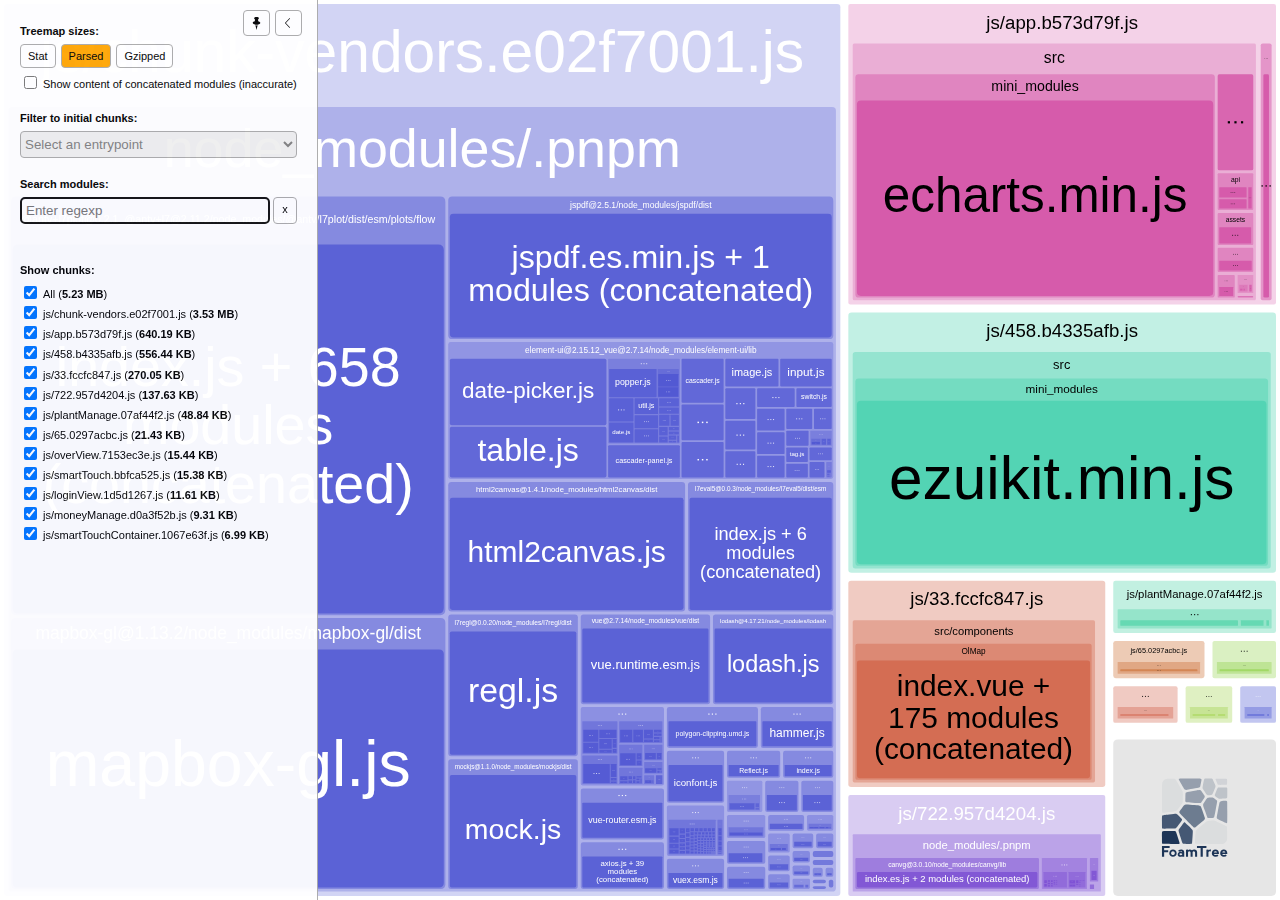
==== commit f2a0ad38: "12" ====
--- a/report.html
+++ b/report.html
@@ -3,7 +3,7 @@
   <head>
     <meta charset="UTF-8"/>
     <meta name="viewport" content="width=device-width, initial-scale=1"/>
-    <title>smart-agriculture [10 Apr 2023 at 09:27]</title>
+    <title>smart-agriculture [10 Apr 2023 at 09:42]</title>
     <link rel="shortcut icon" href="[data-uri]" type="image/x-icon" />
 
     <script>
@@ -31,7 +31,7 @@
   <body>
     <div id="app"></div>
     <script>
-      window.chartData = [{"label":"js/chunk-vendors.5c0b8681.js","isAsset":true,"statSize":7709655,"parsedSize":3705270,"gzipSize":966969,"groups":[{"label":"node_modules/.pnpm","path":"./node_modules/.pnpm","statSize":7709655,"groups":[{"label":"@amap+amap-jsapi-loader@1.0.1/node_modules/@amap/amap-jsapi-loader/dist","path":"./node_modules/.pnpm/@amap+amap-jsapi-loader@1.0.1/node_modules/@amap/amap-jsapi-loader/dist","statSize":7606,"groups":[{"id":1324,"label":"index.js","path":"./node_modules/.pnpm/@amap+amap-jsapi-loader@1.0.1/node_modules/@amap/amap-jsapi-loader/dist/index.js","statSize":7606,"parsedSize":4621,"gzipSize":1480}],"parsedSize":4621,"gzipSize":1480},{"label":"@antv+l7-component@2.11.2/node_modules/@antv/l7-component/es/assets/iconfont","path":"./node_modules/.pnpm/@antv+l7-component@2.11.2/node_modules/@antv/l7-component/es/assets/iconfont","statSize":21487,"groups":[{"id":6997,"label":"iconfont.js","path":"./node_modules/.pnpm/@antv+l7-component@2.11.2/node_modules/@antv/l7-component/es/assets/iconfont/iconfont.js","statSize":21487,"parsedSize":20994,"gzipSize":5664}],"parsedSize":20994,"gzipSize":5664},{"label":"@antv+l7plot-component@0.0.10/node_modules/@antv/l7plot-component/dist/lib","path":"./node_modules/.pnpm/@antv+l7plot-component@0.0.10/node_modules/@antv/l7plot-component/dist/lib","statSize":3234,"groups":[{"label":"legend","path":"./node_modules/.pnpm/@antv+l7plot-component@0.0.10/node_modules/@antv/l7plot-component/dist/lib/legend","statSize":2250,"groups":[{"label":"category","path":"./node_modules/.pnpm/@antv+l7plot-component@0.0.10/node_modules/@antv/l7plot-component/dist/lib/legend/category","statSize":1060,"groups":[{"id":8089,"label":"constants.js","path":"./node_modules/.pnpm/@antv+l7plot-component@0.0.10/node_modules/@antv/l7plot-component/dist/lib/legend/category/constants.js","statSize":1060,"parsedSize":575,"gzipSize":287}],"parsedSize":575,"gzipSize":287},{"label":"continue","path":"./node_modules/.pnpm/@antv+l7plot-component@0.0.10/node_modules/@antv/l7plot-component/dist/lib/legend/continue","statSize":1190,"groups":[{"id":1690,"label":"constants.js","path":"./node_modules/.pnpm/@antv+l7plot-component@0.0.10/node_modules/@antv/l7plot-component/dist/lib/legend/continue/constants.js","statSize":1190,"parsedSize":614,"gzipSize":281}],"parsedSize":614,"gzipSize":281}],"parsedSize":1189,"gzipSize":413},{"label":"tooltip","path":"./node_modules/.pnpm/@antv+l7plot-component@0.0.10/node_modules/@antv/l7plot-component/dist/lib/tooltip","statSize":984,"groups":[{"id":9554,"label":"constants.js","path":"./node_modules/.pnpm/@antv+l7plot-component@0.0.10/node_modules/@antv/l7plot-component/dist/lib/tooltip/constants.js","statSize":984,"parsedSize":507,"gzipSize":255}],"parsedSize":507,"gzipSize":255}],"parsedSize":1696,"gzipSize":473},{"label":"@antv+l7plot@0.2.1_@antv+l7@2.11.2/node_modules/@antv/l7plot/dist/esm/plots/flow","path":"./node_modules/.pnpm/@antv+l7plot@0.2.1_@antv+l7@2.11.2/node_modules/@antv/l7plot/dist/esm/plots/flow","statSize":2702217,"groups":[{"id":983,"label":"index.js + 658 modules (concatenated)","path":"./node_modules/.pnpm/@antv+l7plot@0.2.1_@antv+l7@2.11.2/node_modules/@antv/l7plot/dist/esm/plots/flow/index.js + 658 modules (concatenated)","statSize":2702217,"parsedSize":1174862,"gzipSize":263579,"concatenated":true,"groups":[{"label":"node_modules/.pnpm","path":"./node_modules/.pnpm/@antv+l7plot@0.2.1_@antv+l7@2.11.2/node_modules/@antv/l7plot/dist/esm/plots/flow/index.js + 658 modules (concatenated)/node_modules/.pnpm","statSize":2702217,"groups":[{"label":"@antv+l7plot@0.2.1_@antv+l7@2.11.2/node_modules/@antv/l7plot/dist/esm","path":"./node_modules/.pnpm/@antv+l7plot@0.2.1_@antv+l7@2.11.2/node_modules/@antv/l7plot/dist/esm/plots/flow/index.js + 658 modules (concatenated)/node_modules/.pnpm/@antv+l7plot@0.2.1_@antv+l7@2.11.2/node_modules/@antv/l7plot/dist/esm","statSize":85240,"groups":[{"label":"plots/flow","path":"./node_modules/.pnpm/@antv+l7plot@0.2.1_@antv+l7@2.11.2/node_modules/@antv/l7plot/dist/esm/plots/flow/index.js + 658 modules (concatenated)/node_modules/.pnpm/@antv+l7plot@0.2.1_@antv+l7@2.11.2/node_modules/@antv/l7plot/dist/esm/plots/flow","statSize":5518,"groups":[{"id":null,"label":"index.js","path":"./node_modules/.pnpm/@antv+l7plot@0.2.1_@antv+l7@2.11.2/node_modules/@antv/l7plot/dist/esm/plots/flow/index.js + 658 modules (concatenated)/node_modules/.pnpm/@antv+l7plot@0.2.1_@antv+l7@2.11.2/node_modules/@antv/l7plot/dist/esm/plots/flow/index.js","statSize":5254,"parsedSize":2284,"gzipSize":512,"inaccurateSizes":true},{"id":null,"label":"constants.js","path":"./node_modules/.pnpm/@antv+l7plot@0.2.1_@antv+l7@2.11.2/node_modules/@antv/l7plot/dist/esm/plots/flow/index.js + 658 modules (concatenated)/node_modules/.pnpm/@antv+l7plot@0.2.1_@antv+l7@2.11.2/node_modules/@antv/l7plot/dist/esm/plots/flow/constants.js","statSize":264,"parsedSize":114,"gzipSize":25,"inaccurateSizes":true}],"parsedSize":2399,"gzipSize":538,"inaccurateSizes":true},{"label":"core","path":"./node_modules/.pnpm/@antv+l7plot@0.2.1_@antv+l7@2.11.2/node_modules/@antv/l7plot/dist/esm/plots/flow/index.js + 658 modules (concatenated)/node_modules/.pnpm/@antv+l7plot@0.2.1_@antv+l7@2.11.2/node_modules/@antv/l7plot/dist/esm/core","statSize":33446,"groups":[{"label":"plot","path":"./node_modules/.pnpm/@antv+l7plot@0.2.1_@antv+l7@2.11.2/node_modules/@antv/l7plot/dist/esm/plots/flow/index.js + 658 modules (concatenated)/node_modules/.pnpm/@antv+l7plot@0.2.1_@antv+l7@2.11.2/node_modules/@antv/l7plot/dist/esm/core/plot","statSize":6697,"groups":[{"id":null,"label":"index.js","path":"./node_modules/.pnpm/@antv+l7plot@0.2.1_@antv+l7@2.11.2/node_modules/@antv/l7plot/dist/esm/plots/flow/index.js + 658 modules (concatenated)/node_modules/.pnpm/@antv+l7plot@0.2.1_@antv+l7@2.11.2/node_modules/@antv/l7plot/dist/esm/core/plot/index.js","statSize":6697,"parsedSize":2911,"gzipSize":653,"inaccurateSizes":true}],"parsedSize":2911,"gzipSize":653,"inaccurateSizes":true},{"label":"map","path":"./node_modules/.pnpm/@antv+l7plot@0.2.1_@antv+l7@2.11.2/node_modules/@antv/l7plot/dist/esm/plots/flow/index.js + 658 modules (concatenated)/node_modules/.pnpm/@antv+l7plot@0.2.1_@antv+l7@2.11.2/node_modules/@antv/l7plot/dist/esm/core/map","statSize":18540,"groups":[{"id":null,"label":"index.js","path":"./node_modules/.pnpm/@antv+l7plot@0.2.1_@antv+l7@2.11.2/node_modules/@antv/l7plot/dist/esm/plots/flow/index.js + 658 modules (concatenated)/node_modules/.pnpm/@antv+l7plot@0.2.1_@antv+l7@2.11.2/node_modules/@antv/l7plot/dist/esm/core/map/index.js","statSize":16319,"parsedSize":7095,"gzipSize":1591,"inaccurateSizes":true},{"id":null,"label":"register.js","path":"./node_modules/.pnpm/@antv+l7plot@0.2.1_@antv+l7@2.11.2/node_modules/@antv/l7plot/dist/esm/plots/flow/index.js + 658 modules (concatenated)/node_modules/.pnpm/@antv+l7plot@0.2.1_@antv+l7@2.11.2/node_modules/@antv/l7plot/dist/esm/core/map/register.js","statSize":1191,"parsedSize":517,"gzipSize":116,"inaccurateSizes":true},{"id":null,"label":"constants.js","path":"./node_modules/.pnpm/@antv+l7plot@0.2.1_@antv+l7@2.11.2/node_modules/@antv/l7plot/dist/esm/plots/flow/index.js + 658 modules (concatenated)/node_modules/.pnpm/@antv+l7plot@0.2.1_@antv+l7@2.11.2/node_modules/@antv/l7plot/dist/esm/core/map/constants.js","statSize":1030,"parsedSize":447,"gzipSize":100,"inaccurateSizes":true}],"parsedSize":8060,"gzipSize":1808,"inaccurateSizes":true},{"label":"layer","path":"./node_modules/.pnpm/@antv+l7plot@0.2.1_@antv+l7@2.11.2/node_modules/@antv/l7plot/dist/esm/plots/flow/index.js + 658 modules (concatenated)/node_modules/.pnpm/@antv+l7plot@0.2.1_@antv+l7@2.11.2/node_modules/@antv/l7plot/dist/esm/core/layer","statSize":8209,"groups":[{"id":null,"label":"layer-group.js","path":"./node_modules/.pnpm/@antv+l7plot@0.2.1_@antv+l7@2.11.2/node_modules/@antv/l7plot/dist/esm/plots/flow/index.js + 658 modules (concatenated)/node_modules/.pnpm/@antv+l7plot@0.2.1_@antv+l7@2.11.2/node_modules/@antv/l7plot/dist/esm/core/layer/layer-group.js","statSize":3161,"parsedSize":1374,"gzipSize":308,"inaccurateSizes":true},{"id":null,"label":"plot-layer.js","path":"./node_modules/.pnpm/@antv+l7plot@0.2.1_@antv+l7@2.11.2/node_modules/@antv/l7plot/dist/esm/plots/flow/index.js + 658 modules (concatenated)/node_modules/.pnpm/@antv+l7plot@0.2.1_@antv+l7@2.11.2/node_modules/@antv/l7plot/dist/esm/core/layer/plot-layer.js","statSize":5048,"parsedSize":2194,"gzipSize":492,"inaccurateSizes":true}],"parsedSize":3569,"gzipSize":800,"inaccurateSizes":true}],"parsedSize":14541,"gzipSize":3262,"inaccurateSizes":true},{"label":"layers","path":"./node_modules/.pnpm/@antv+l7plot@0.2.1_@antv+l7@2.11.2/node_modules/@antv/l7plot/dist/esm/plots/flow/index.js + 658 modules (concatenated)/node_modules/.pnpm/@antv+l7plot@0.2.1_@antv+l7@2.11.2/node_modules/@antv/l7plot/dist/esm/layers","statSize":9292,"groups":[{"label":"text-layer","path":"./node_modules/.pnpm/@antv+l7plot@0.2.1_@antv+l7@2.11.2/node_modules/@antv/l7plot/dist/esm/plots/flow/index.js + 658 modules (concatenated)/node_modules/.pnpm/@antv+l7plot@0.2.1_@antv+l7@2.11.2/node_modules/@antv/l7plot/dist/esm/layers/text-layer","statSize":2504,"groups":[{"id":null,"label":"index.js","path":"./node_modules/.pnpm/@antv+l7plot@0.2.1_@antv+l7@2.11.2/node_modules/@antv/l7plot/dist/esm/plots/flow/index.js + 658 modules (concatenated)/node_modules/.pnpm/@antv+l7plot@0.2.1_@antv+l7@2.11.2/node_modules/@antv/l7plot/dist/esm/layers/text-layer/index.js","statSize":1677,"parsedSize":729,"gzipSize":163,"inaccurateSizes":true},{"id":null,"label":"adaptor.js","path":"./node_modules/.pnpm/@antv+l7plot@0.2.1_@antv+l7@2.11.2/node_modules/@antv/l7plot/dist/esm/plots/flow/index.js + 658 modules (concatenated)/node_modules/.pnpm/@antv+l7plot@0.2.1_@antv+l7@2.11.2/node_modules/@antv/l7plot/dist/esm/layers/text-layer/adaptor.js","statSize":827,"parsedSize":359,"gzipSize":80,"inaccurateSizes":true}],"parsedSize":1088,"gzipSize":244,"inaccurateSizes":true},{"label":"arc-layer","path":"./node_modules/.pnpm/@antv+l7plot@0.2.1_@antv+l7@2.11.2/node_modules/@antv/l7plot/dist/esm/plots/flow/index.js + 658 modules (concatenated)/node_modules/.pnpm/@antv+l7plot@0.2.1_@antv+l7@2.11.2/node_modules/@antv/l7plot/dist/esm/layers/arc-layer","statSize":637,"groups":[{"id":null,"label":"index.js","path":"./node_modules/.pnpm/@antv+l7plot@0.2.1_@antv+l7@2.11.2/node_modules/@antv/l7plot/dist/esm/plots/flow/index.js + 658 modules (concatenated)/node_modules/.pnpm/@antv+l7plot@0.2.1_@antv+l7@2.11.2/node_modules/@antv/l7plot/dist/esm/layers/arc-layer/index.js","statSize":637,"parsedSize":276,"gzipSize":62,"inaccurateSizes":true}],"parsedSize":276,"gzipSize":62,"inaccurateSizes":true},{"label":"dot-layer","path":"./node_modules/.pnpm/@antv+l7plot@0.2.1_@antv+l7@2.11.2/node_modules/@antv/l7plot/dist/esm/plots/flow/index.js + 658 modules (concatenated)/node_modules/.pnpm/@antv+l7plot@0.2.1_@antv+l7@2.11.2/node_modules/@antv/l7plot/dist/esm/layers/dot-layer","statSize":3329,"groups":[{"id":null,"label":"index.js","path":"./node_modules/.pnpm/@antv+l7plot@0.2.1_@antv+l7@2.11.2/node_modules/@antv/l7plot/dist/esm/plots/flow/index.js + 658 modules (concatenated)/node_modules/.pnpm/@antv+l7plot@0.2.1_@antv+l7@2.11.2/node_modules/@antv/l7plot/dist/esm/layers/dot-layer/index.js","statSize":2181,"parsedSize":948,"gzipSize":212,"inaccurateSizes":true},{"id":null,"label":"helper.js","path":"./node_modules/.pnpm/@antv+l7plot@0.2.1_@antv+l7@2.11.2/node_modules/@antv/l7plot/dist/esm/plots/flow/index.js + 658 modules (concatenated)/node_modules/.pnpm/@antv+l7plot@0.2.1_@antv+l7@2.11.2/node_modules/@antv/l7plot/dist/esm/layers/dot-layer/helper.js","statSize":494,"parsedSize":214,"gzipSize":48,"inaccurateSizes":true},{"id":null,"label":"adaptor.js","path":"./node_modules/.pnpm/@antv+l7plot@0.2.1_@antv+l7@2.11.2/node_modules/@antv/l7plot/dist/esm/plots/flow/index.js + 658 modules (concatenated)/node_modules/.pnpm/@antv+l7plot@0.2.1_@antv+l7@2.11.2/node_modules/@antv/l7plot/dist/esm/layers/dot-layer/adaptor.js","statSize":654,"parsedSize":284,"gzipSize":63,"inaccurateSizes":true}],"parsedSize":1447,"gzipSize":324,"inaccurateSizes":true},{"label":"lines-layer","path":"./node_modules/.pnpm/@antv+l7plot@0.2.1_@antv+l7@2.11.2/node_modules/@antv/l7plot/dist/esm/plots/flow/index.js + 658 modules (concatenated)/node_modules/.pnpm/@antv+l7plot@0.2.1_@antv+l7@2.11.2/node_modules/@antv/l7plot/dist/esm/layers/lines-layer","statSize":2822,"groups":[{"id":null,"label":"index.js","path":"./node_modules/.pnpm/@antv+l7plot@0.2.1_@antv+l7@2.11.2/node_modules/@antv/l7plot/dist/esm/plots/flow/index.js + 658 modules (concatenated)/node_modules/.pnpm/@antv+l7plot@0.2.1_@antv+l7@2.11.2/node_modules/@antv/l7plot/dist/esm/layers/lines-layer/index.js","statSize":2065,"parsedSize":897,"gzipSize":201,"inaccurateSizes":true},{"id":null,"label":"adaptor.js","path":"./node_modules/.pnpm/@antv+l7plot@0.2.1_@antv+l7@2.11.2/node_modules/@antv/l7plot/dist/esm/plots/flow/index.js + 658 modules (concatenated)/node_modules/.pnpm/@antv+l7plot@0.2.1_@antv+l7@2.11.2/node_modules/@antv/l7plot/dist/esm/layers/lines-layer/adaptor.js","statSize":757,"parsedSize":329,"gzipSize":73,"inaccurateSizes":true}],"parsedSize":1226,"gzipSize":275,"inaccurateSizes":true}],"parsedSize":4039,"gzipSize":906,"inaccurateSizes":true},{"label":"theme","path":"./node_modules/.pnpm/@antv+l7plot@0.2.1_@antv+l7@2.11.2/node_modules/@antv/l7plot/dist/esm/plots/flow/index.js + 658 modules (concatenated)/node_modules/.pnpm/@antv+l7plot@0.2.1_@antv+l7@2.11.2/node_modules/@antv/l7plot/dist/esm/theme","statSize":16889,"groups":[{"id":null,"label":"index.js","path":"./node_modules/.pnpm/@antv+l7plot@0.2.1_@antv+l7@2.11.2/node_modules/@antv/l7plot/dist/esm/plots/flow/index.js + 658 modules (concatenated)/node_modules/.pnpm/@antv+l7plot@0.2.1_@antv+l7@2.11.2/node_modules/@antv/l7plot/dist/esm/theme/index.js","statSize":715,"parsedSize":310,"gzipSize":69,"inaccurateSizes":true},{"label":"util","path":"./node_modules/.pnpm/@antv+l7plot@0.2.1_@antv+l7@2.11.2/node_modules/@antv/l7plot/dist/esm/plots/flow/index.js + 658 modules (concatenated)/node_modules/.pnpm/@antv+l7plot@0.2.1_@antv+l7@2.11.2/node_modules/@antv/l7plot/dist/esm/theme/util","statSize":6732,"groups":[{"id":null,"label":"create-theme.js","path":"./node_modules/.pnpm/@antv+l7plot@0.2.1_@antv+l7@2.11.2/node_modules/@antv/l7plot/dist/esm/plots/flow/index.js + 658 modules (concatenated)/node_modules/.pnpm/@antv+l7plot@0.2.1_@antv+l7@2.11.2/node_modules/@antv/l7plot/dist/esm/theme/util/create-theme.js","statSize":989,"parsedSize":429,"gzipSize":96,"inaccurateSizes":true},{"id":null,"label":"create-by-style-sheet.js","path":"./node_modules/.pnpm/@antv+l7plot@0.2.1_@antv+l7@2.11.2/node_modules/@antv/l7plot/dist/esm/plots/flow/index.js + 658 modules (concatenated)/node_modules/.pnpm/@antv+l7plot@0.2.1_@antv+l7@2.11.2/node_modules/@antv/l7plot/dist/esm/theme/util/create-by-style-sheet.js","statSize":5743,"parsedSize":2496,"gzipSize":560,"inaccurateSizes":true}],"parsedSize":2926,"gzipSize":656,"inaccurateSizes":true},{"label":"style-sheet","path":"./node_modules/.pnpm/@antv+l7plot@0.2.1_@antv+l7@2.11.2/node_modules/@antv/l7plot/dist/esm/plots/flow/index.js + 658 modules (concatenated)/node_modules/.pnpm/@antv+l7plot@0.2.1_@antv+l7@2.11.2/node_modules/@antv/l7plot/dist/esm/theme/style-sheet","statSize":9442,"groups":[{"id":null,"label":"light.js","path":"./node_modules/.pnpm/@antv+l7plot@0.2.1_@antv+l7@2.11.2/node_modules/@antv/l7plot/dist/esm/plots/flow/index.js + 658 modules (concatenated)/node_modules/.pnpm/@antv+l7plot@0.2.1_@antv+l7@2.11.2/node_modules/@antv/l7plot/dist/esm/theme/style-sheet/light.js","statSize":4721,"parsedSize":2052,"gzipSize":460,"inaccurateSizes":true},{"id":null,"label":"dark.js","path":"./node_modules/.pnpm/@antv+l7plot@0.2.1_@antv+l7@2.11.2/node_modules/@antv/l7plot/dist/esm/plots/flow/index.js + 658 modules (concatenated)/node_modules/.pnpm/@antv+l7plot@0.2.1_@antv+l7@2.11.2/node_modules/@antv/l7plot/dist/esm/theme/style-sheet/dark.js","statSize":4721,"parsedSize":2052,"gzipSize":460,"inaccurateSizes":true}],"parsedSize":4105,"gzipSize":920,"inaccurateSizes":true}],"parsedSize":7342,"gzipSize":1647,"inaccurateSizes":true},{"label":"adaptor","path":"./node_modules/.pnpm/@antv+l7plot@0.2.1_@antv+l7@2.11.2/node_modules/@antv/l7plot/dist/esm/plots/flow/index.js + 658 modules (concatenated)/node_modules/.pnpm/@antv+l7plot@0.2.1_@antv+l7@2.11.2/node_modules/@antv/l7plot/dist/esm/adaptor","statSize":6185,"groups":[{"label":"source","path":"./node_modules/.pnpm/@antv+l7plot@0.2.1_@antv+l7@2.11.2/node_modules/@antv/l7plot/dist/esm/plots/flow/index.js + 658 modules (concatenated)/node_modules/.pnpm/@antv+l7plot@0.2.1_@antv+l7@2.11.2/node_modules/@antv/l7plot/dist/esm/adaptor/source","statSize":824,"groups":[{"id":null,"label":"index.js","path":"./node_modules/.pnpm/@antv+l7plot@0.2.1_@antv+l7@2.11.2/node_modules/@antv/l7plot/dist/esm/plots/flow/index.js + 658 modules (concatenated)/node_modules/.pnpm/@antv+l7plot@0.2.1_@antv+l7@2.11.2/node_modules/@antv/l7plot/dist/esm/adaptor/source/index.js","statSize":824,"parsedSize":358,"gzipSize":80,"inaccurateSizes":true}],"parsedSize":358,"gzipSize":80,"inaccurateSizes":true},{"label":"layer","path":"./node_modules/.pnpm/@antv+l7plot@0.2.1_@antv+l7@2.11.2/node_modules/@antv/l7plot/dist/esm/plots/flow/index.js + 658 modules (concatenated)/node_modules/.pnpm/@antv+l7plot@0.2.1_@antv+l7@2.11.2/node_modules/@antv/l7plot/dist/esm/adaptor/layer","statSize":5361,"groups":[{"id":null,"label":"index.js","path":"./node_modules/.pnpm/@antv+l7plot@0.2.1_@antv+l7@2.11.2/node_modules/@antv/l7plot/dist/esm/plots/flow/index.js + 658 modules (concatenated)/node_modules/.pnpm/@antv+l7plot@0.2.1_@antv+l7@2.11.2/node_modules/@antv/l7plot/dist/esm/adaptor/layer/index.js","statSize":5361,"parsedSize":2330,"gzipSize":522,"inaccurateSizes":true}],"parsedSize":2330,"gzipSize":522,"inaccurateSizes":true}],"parsedSize":2689,"gzipSize":603,"inaccurateSizes":true},{"label":"utils","path":"./node_modules/.pnpm/@antv+l7plot@0.2.1_@antv+l7@2.11.2/node_modules/@antv/l7plot/dist/esm/plots/flow/index.js + 658 modules (concatenated)/node_modules/.pnpm/@antv+l7plot@0.2.1_@antv+l7@2.11.2/node_modules/@antv/l7plot/dist/esm/utils","statSize":2185,"groups":[{"id":null,"label":"deep-assign.js","path":"./node_modules/.pnpm/@antv+l7plot@0.2.1_@antv+l7@2.11.2/node_modules/@antv/l7plot/dist/esm/plots/flow/index.js + 658 modules (concatenated)/node_modules/.pnpm/@antv+l7plot@0.2.1_@antv+l7@2.11.2/node_modules/@antv/l7plot/dist/esm/utils/deep-assign.js","statSize":2185,"parsedSize":949,"gzipSize":213,"inaccurateSizes":true}],"parsedSize":949,"gzipSize":213,"inaccurateSizes":true},{"label":"types","path":"./node_modules/.pnpm/@antv+l7plot@0.2.1_@antv+l7@2.11.2/node_modules/@antv/l7plot/dist/esm/plots/flow/index.js + 658 modules (concatenated)/node_modules/.pnpm/@antv+l7plot@0.2.1_@antv+l7@2.11.2/node_modules/@antv/l7plot/dist/esm/types","statSize":1591,"groups":[{"id":null,"label":"layer.js","path":"./node_modules/.pnpm/@antv+l7plot@0.2.1_@antv+l7@2.11.2/node_modules/@antv/l7plot/dist/esm/plots/flow/index.js + 658 modules (concatenated)/node_modules/.pnpm/@antv+l7plot@0.2.1_@antv+l7@2.11.2/node_modules/@antv/l7plot/dist/esm/types/layer.js","statSize":894,"parsedSize":388,"gzipSize":87,"inaccurateSizes":true},{"id":null,"label":"plot.js","path":"./node_modules/.pnpm/@antv+l7plot@0.2.1_@antv+l7@2.11.2/node_modules/@antv/l7plot/dist/esm/plots/flow/index.js + 658 modules (concatenated)/node_modules/.pnpm/@antv+l7plot@0.2.1_@antv+l7@2.11.2/node_modules/@antv/l7plot/dist/esm/types/plot.js","statSize":399,"parsedSize":173,"gzipSize":38,"inaccurateSizes":true},{"id":null,"label":"map.js","path":"./node_modules/.pnpm/@antv+l7plot@0.2.1_@antv+l7@2.11.2/node_modules/@antv/l7plot/dist/esm/plots/flow/index.js + 658 modules (concatenated)/node_modules/.pnpm/@antv+l7plot@0.2.1_@antv+l7@2.11.2/node_modules/@antv/l7plot/dist/esm/types/map.js","statSize":298,"parsedSize":129,"gzipSize":29,"inaccurateSizes":true}],"parsedSize":691,"gzipSize":155,"inaccurateSizes":true},{"label":"component","path":"./node_modules/.pnpm/@antv+l7plot@0.2.1_@antv+l7@2.11.2/node_modules/@antv/l7plot/dist/esm/plots/flow/index.js + 658 modules (concatenated)/node_modules/.pnpm/@antv+l7plot@0.2.1_@antv+l7@2.11.2/node_modules/@antv/l7plot/dist/esm/component","statSize":10134,"groups":[{"id":null,"label":"legend.js","path":"./node_modules/.pnpm/@antv+l7plot@0.2.1_@antv+l7@2.11.2/node_modules/@antv/l7plot/dist/esm/plots/flow/index.js + 658 modules (concatenated)/node_modules/.pnpm/@antv+l7plot@0.2.1_@antv+l7@2.11.2/node_modules/@antv/l7plot/dist/esm/component/legend.js","statSize":2249,"parsedSize":977,"gzipSize":219,"inaccurateSizes":true},{"id":null,"label":"tooltip.js","path":"./node_modules/.pnpm/@antv+l7plot@0.2.1_@antv+l7@2.11.2/node_modules/@antv/l7plot/dist/esm/plots/flow/index.js + 658 modules (concatenated)/node_modules/.pnpm/@antv+l7plot@0.2.1_@antv+l7@2.11.2/node_modules/@antv/l7plot/dist/esm/component/tooltip.js","statSize":7885,"parsedSize":3428,"gzipSize":769,"inaccurateSizes":true}],"parsedSize":4406,"gzipSize":988,"inaccurateSizes":true}],"parsedSize":37060,"gzipSize":8314,"inaccurateSizes":true},{"label":"@antv+util@2.0.17/node_modules/@antv/util/esm","path":"./node_modules/.pnpm/@antv+l7plot@0.2.1_@antv+l7@2.11.2/node_modules/@antv/l7plot/dist/esm/plots/flow/index.js + 658 modules (concatenated)/node_modules/.pnpm/@antv+util@2.0.17/node_modules/@antv/util/esm","statSize":39615,"groups":[{"id":null,"label":"index.js","path":"./node_modules/.pnpm/@antv+l7plot@0.2.1_@antv+l7@2.11.2/node_modules/@antv/l7plot/dist/esm/plots/flow/index.js + 658 modules (concatenated)/node_modules/.pnpm/@antv+util@2.0.17/node_modules/@antv/util/esm/index.js","statSize":5708,"parsedSize":2481,"gzipSize":556,"inaccurateSizes":true},{"id":null,"label":"difference.js","path":"./node_modules/.pnpm/@antv+l7plot@0.2.1_@antv+l7@2.11.2/node_modules/@antv/l7plot/dist/esm/plots/flow/index.js + 658 modules (concatenated)/node_modules/.pnpm/@antv+util@2.0.17/node_modules/@antv/util/esm/difference.js","statSize":527,"parsedSize":229,"gzipSize":51,"inaccurateSizes":true},{"id":null,"label":"filter.js","path":"./node_modules/.pnpm/@antv+l7plot@0.2.1_@antv+l7@2.11.2/node_modules/@antv/l7plot/dist/esm/plots/flow/index.js + 658 modules (concatenated)/node_modules/.pnpm/@antv+util@2.0.17/node_modules/@antv/util/esm/filter.js","statSize":377,"parsedSize":163,"gzipSize":36,"inaccurateSizes":true},{"id":null,"label":"find.js","path":"./node_modules/.pnpm/@antv+l7plot@0.2.1_@antv+l7@2.11.2/node_modules/@antv/l7plot/dist/esm/plots/flow/index.js + 658 modules (concatenated)/node_modules/.pnpm/@antv+util@2.0.17/node_modules/@antv/util/esm/find.js","statSize":591,"parsedSize":256,"gzipSize":57,"inaccurateSizes":true},{"id":null,"label":"is-function.js","path":"./node_modules/.pnpm/@antv+l7plot@0.2.1_@antv+l7@2.11.2/node_modules/@antv/l7plot/dist/esm/plots/flow/index.js + 658 modules (concatenated)/node_modules/.pnpm/@antv+util@2.0.17/node_modules/@antv/util/esm/is-function.js","statSize":193,"parsedSize":83,"gzipSize":18,"inaccurateSizes":true},{"id":null,"label":"is-type.js","path":"./node_modules/.pnpm/@antv+l7plot@0.2.1_@antv+l7@2.11.2/node_modules/@antv/l7plot/dist/esm/plots/flow/index.js + 658 modules (concatenated)/node_modules/.pnpm/@antv+util@2.0.17/node_modules/@antv/util/esm/is-type.js","statSize":150,"parsedSize":65,"gzipSize":14,"inaccurateSizes":true},{"id":null,"label":"is-match.js","path":"./node_modules/.pnpm/@antv+l7plot@0.2.1_@antv+l7@2.11.2/node_modules/@antv/l7plot/dist/esm/plots/flow/index.js + 658 modules (concatenated)/node_modules/.pnpm/@antv+util@2.0.17/node_modules/@antv/util/esm/is-match.js","statSize":364,"parsedSize":158,"gzipSize":35,"inaccurateSizes":true},{"id":null,"label":"keys.js","path":"./node_modules/.pnpm/@antv+l7plot@0.2.1_@antv+l7@2.11.2/node_modules/@antv/l7plot/dist/esm/plots/flow/index.js + 658 modules (concatenated)/node_modules/.pnpm/@antv+util@2.0.17/node_modules/@antv/util/esm/keys.js","statSize":384,"parsedSize":166,"gzipSize":37,"inaccurateSizes":true},{"id":null,"label":"each.js","path":"./node_modules/.pnpm/@antv+l7plot@0.2.1_@antv+l7@2.11.2/node_modules/@antv/l7plot/dist/esm/plots/flow/index.js + 658 modules (concatenated)/node_modules/.pnpm/@antv+util@2.0.17/node_modules/@antv/util/esm/each.js","statSize":561,"parsedSize":243,"gzipSize":54,"inaccurateSizes":true},{"id":null,"label":"is-array.js","path":"./node_modules/.pnpm/@antv+l7plot@0.2.1_@antv+l7@2.11.2/node_modules/@antv/l7plot/dist/esm/plots/flow/index.js + 658 modules (concatenated)/node_modules/.pnpm/@antv+util@2.0.17/node_modules/@antv/util/esm/is-array.js","statSize":142,"parsedSize":61,"gzipSize":13,"inaccurateSizes":true},{"id":null,"label":"is-object.js","path":"./node_modules/.pnpm/@antv+l7plot@0.2.1_@antv+l7@2.11.2/node_modules/@antv/l7plot/dist/esm/plots/flow/index.js + 658 modules (concatenated)/node_modules/.pnpm/@antv+util@2.0.17/node_modules/@antv/util/esm/is-object.js","statSize":266,"parsedSize":115,"gzipSize":25,"inaccurateSizes":true},{"id":null,"label":"is-plain-object.js","path":"./node_modules/.pnpm/@antv+l7plot@0.2.1_@antv+l7@2.11.2/node_modules/@antv/l7plot/dist/esm/plots/flow/index.js + 658 modules (concatenated)/node_modules/.pnpm/@antv+util@2.0.17/node_modules/@antv/util/esm/is-plain-object.js","statSize":637,"parsedSize":276,"gzipSize":62,"inaccurateSizes":true},{"id":null,"label":"is-object-like.js","path":"./node_modules/.pnpm/@antv+l7plot@0.2.1_@antv+l7@2.11.2/node_modules/@antv/l7plot/dist/esm/plots/flow/index.js + 658 modules (concatenated)/node_modules/.pnpm/@antv+util@2.0.17/node_modules/@antv/util/esm/is-object-like.js","statSize":272,"parsedSize":118,"gzipSize":26,"inaccurateSizes":true},{"id":null,"label":"first-value.js","path":"./node_modules/.pnpm/@antv+l7plot@0.2.1_@antv+l7@2.11.2/node_modules/@antv/l7plot/dist/esm/plots/flow/index.js + 658 modules (concatenated)/node_modules/.pnpm/@antv+util@2.0.17/node_modules/@antv/util/esm/first-value.js","statSize":469,"parsedSize":203,"gzipSize":45,"inaccurateSizes":true},{"id":null,"label":"flatten.js","path":"./node_modules/.pnpm/@antv+l7plot@0.2.1_@antv+l7@2.11.2/node_modules/@antv/l7plot/dist/esm/plots/flow/index.js + 658 modules (concatenated)/node_modules/.pnpm/@antv+util@2.0.17/node_modules/@antv/util/esm/flatten.js","statSize":463,"parsedSize":201,"gzipSize":45,"inaccurateSizes":true},{"id":null,"label":"flatten-deep.js","path":"./node_modules/.pnpm/@antv+l7plot@0.2.1_@antv+l7@2.11.2/node_modules/@antv/l7plot/dist/esm/plots/flow/index.js + 658 modules (concatenated)/node_modules/.pnpm/@antv+util@2.0.17/node_modules/@antv/util/esm/flatten-deep.js","statSize":633,"parsedSize":275,"gzipSize":61,"inaccurateSizes":true},{"id":null,"label":"get-range.js","path":"./node_modules/.pnpm/@antv+l7plot@0.2.1_@antv+l7@2.11.2/node_modules/@antv/l7plot/dist/esm/plots/flow/index.js + 658 modules (concatenated)/node_modules/.pnpm/@antv+util@2.0.17/node_modules/@antv/util/esm/get-range.js","statSize":704,"parsedSize":306,"gzipSize":68,"inaccurateSizes":true},{"id":null,"label":"max.js","path":"./node_modules/.pnpm/@antv+l7plot@0.2.1_@antv+l7@2.11.2/node_modules/@antv/l7plot/dist/esm/plots/flow/index.js + 658 modules (concatenated)/node_modules/.pnpm/@antv+util@2.0.17/node_modules/@antv/util/esm/max.js","statSize":566,"parsedSize":246,"gzipSize":55,"inaccurateSizes":true},{"id":null,"label":"min.js","path":"./node_modules/.pnpm/@antv+l7plot@0.2.1_@antv+l7@2.11.2/node_modules/@antv/l7plot/dist/esm/plots/flow/index.js + 658 modules (concatenated)/node_modules/.pnpm/@antv+util@2.0.17/node_modules/@antv/util/esm/min.js","statSize":566,"parsedSize":246,"gzipSize":55,"inaccurateSizes":true},{"id":null,"label":"pull.js","path":"./node_modules/.pnpm/@antv+l7plot@0.2.1_@antv+l7@2.11.2/node_modules/@antv/l7plot/dist/esm/plots/flow/index.js + 658 modules (concatenated)/node_modules/.pnpm/@antv+util@2.0.17/node_modules/@antv/util/esm/pull.js","statSize":481,"parsedSize":209,"gzipSize":46,"inaccurateSizes":true},{"id":null,"label":"pull-at.js","path":"./node_modules/.pnpm/@antv+l7plot@0.2.1_@antv+l7@2.11.2/node_modules/@antv/l7plot/dist/esm/plots/flow/index.js + 658 modules (concatenated)/node_modules/.pnpm/@antv+util@2.0.17/node_modules/@antv/util/esm/pull-at.js","statSize":474,"parsedSize":206,"gzipSize":46,"inaccurateSizes":true},{"id":null,"label":"reduce.js","path":"./node_modules/.pnpm/@antv+l7plot@0.2.1_@antv+l7@2.11.2/node_modules/@antv/l7plot/dist/esm/plots/flow/index.js + 658 modules (concatenated)/node_modules/.pnpm/@antv+util@2.0.17/node_modules/@antv/util/esm/reduce.js","statSize":350,"parsedSize":152,"gzipSize":34,"inaccurateSizes":true},{"id":null,"label":"remove.js","path":"./node_modules/.pnpm/@antv+l7plot@0.2.1_@antv+l7@2.11.2/node_modules/@antv/l7plot/dist/esm/plots/flow/index.js + 658 modules (concatenated)/node_modules/.pnpm/@antv+util@2.0.17/node_modules/@antv/util/esm/remove.js","statSize":661,"parsedSize":287,"gzipSize":64,"inaccurateSizes":true},{"id":null,"label":"sort-by.js","path":"./node_modules/.pnpm/@antv+l7plot@0.2.1_@antv+l7@2.11.2/node_modules/@antv/l7plot/dist/esm/plots/flow/index.js + 658 modules (concatenated)/node_modules/.pnpm/@antv+util@2.0.17/node_modules/@antv/util/esm/sort-by.js","statSize":766,"parsedSize":333,"gzipSize":74,"inaccurateSizes":true},{"id":null,"label":"is-string.js","path":"./node_modules/.pnpm/@antv+l7plot@0.2.1_@antv+l7@2.11.2/node_modules/@antv/l7plot/dist/esm/plots/flow/index.js + 658 modules (concatenated)/node_modules/.pnpm/@antv+util@2.0.17/node_modules/@antv/util/esm/is-string.js","statSize":100,"parsedSize":43,"gzipSize":9,"inaccurateSizes":true},{"id":null,"label":"union.js","path":"./node_modules/.pnpm/@antv+l7plot@0.2.1_@antv+l7@2.11.2/node_modules/@antv/l7plot/dist/esm/plots/flow/index.js + 658 modules (concatenated)/node_modules/.pnpm/@antv+util@2.0.17/node_modules/@antv/util/esm/union.js","statSize":229,"parsedSize":99,"gzipSize":22,"inaccurateSizes":true},{"id":null,"label":"uniq.js","path":"./node_modules/.pnpm/@antv+l7plot@0.2.1_@antv+l7@2.11.2/node_modules/@antv/l7plot/dist/esm/plots/flow/index.js + 658 modules (concatenated)/node_modules/.pnpm/@antv+util@2.0.17/node_modules/@antv/util/esm/uniq.js","statSize":414,"parsedSize":179,"gzipSize":40,"inaccurateSizes":true},{"id":null,"label":"values-of-key.js","path":"./node_modules/.pnpm/@antv+l7plot@0.2.1_@antv+l7@2.11.2/node_modules/@antv/l7plot/dist/esm/plots/flow/index.js + 658 modules (concatenated)/node_modules/.pnpm/@antv+util@2.0.17/node_modules/@antv/util/esm/values-of-key.js","statSize":599,"parsedSize":260,"gzipSize":58,"inaccurateSizes":true},{"id":null,"label":"starts-with.js","path":"./node_modules/.pnpm/@antv+l7plot@0.2.1_@antv+l7@2.11.2/node_modules/@antv/l7plot/dist/esm/plots/flow/index.js + 658 modules (concatenated)/node_modules/.pnpm/@antv+util@2.0.17/node_modules/@antv/util/esm/starts-with.js","statSize":191,"parsedSize":83,"gzipSize":18,"inaccurateSizes":true},{"id":null,"label":"ends-with.js","path":"./node_modules/.pnpm/@antv+l7plot@0.2.1_@antv+l7@2.11.2/node_modules/@antv/l7plot/dist/esm/plots/flow/index.js + 658 modules (concatenated)/node_modules/.pnpm/@antv+util@2.0.17/node_modules/@antv/util/esm/ends-with.js","statSize":200,"parsedSize":86,"gzipSize":19,"inaccurateSizes":true},{"id":null,"label":"group.js","path":"./node_modules/.pnpm/@antv+l7plot@0.2.1_@antv+l7@2.11.2/node_modules/@antv/l7plot/dist/esm/plots/flow/index.js + 658 modules (concatenated)/node_modules/.pnpm/@antv+util@2.0.17/node_modules/@antv/util/esm/group.js","statSize":354,"parsedSize":153,"gzipSize":34,"inaccurateSizes":true},{"id":null,"label":"group-to-map.js","path":"./node_modules/.pnpm/@antv+l7plot@0.2.1_@antv+l7@2.11.2/node_modules/@antv/l7plot/dist/esm/plots/flow/index.js + 658 modules (concatenated)/node_modules/.pnpm/@antv+util@2.0.17/node_modules/@antv/util/esm/group-to-map.js","statSize":889,"parsedSize":386,"gzipSize":86,"inaccurateSizes":true},{"id":null,"label":"group-by.js","path":"./node_modules/.pnpm/@antv+l7plot@0.2.1_@antv+l7@2.11.2/node_modules/@antv/l7plot/dist/esm/plots/flow/index.js + 658 modules (concatenated)/node_modules/.pnpm/@antv+util@2.0.17/node_modules/@antv/util/esm/group-by.js","statSize":699,"parsedSize":303,"gzipSize":68,"inaccurateSizes":true},{"id":null,"label":"number2color.js","path":"./node_modules/.pnpm/@antv+l7plot@0.2.1_@antv+l7@2.11.2/node_modules/@antv/l7plot/dist/esm/plots/flow/index.js + 658 modules (concatenated)/node_modules/.pnpm/@antv+util@2.0.17/node_modules/@antv/util/esm/number2color.js","statSize":332,"parsedSize":144,"gzipSize":32,"inaccurateSizes":true},{"id":null,"label":"parse-radius.js","path":"./node_modules/.pnpm/@antv+l7plot@0.2.1_@antv+l7@2.11.2/node_modules/@antv/l7plot/dist/esm/plots/flow/index.js + 658 modules (concatenated)/node_modules/.pnpm/@antv+util@2.0.17/node_modules/@antv/util/esm/parse-radius.js","statSize":655,"parsedSize":284,"gzipSize":63,"inaccurateSizes":true},{"id":null,"label":"is-decimal.js","path":"./node_modules/.pnpm/@antv+l7plot@0.2.1_@antv+l7@2.11.2/node_modules/@antv/l7plot/dist/esm/plots/flow/index.js + 658 modules (concatenated)/node_modules/.pnpm/@antv+util@2.0.17/node_modules/@antv/util/esm/is-decimal.js","statSize":138,"parsedSize":59,"gzipSize":13,"inaccurateSizes":true},{"id":null,"label":"is-number.js","path":"./node_modules/.pnpm/@antv+l7plot@0.2.1_@antv+l7@2.11.2/node_modules/@antv/l7plot/dist/esm/plots/flow/index.js + 658 modules (concatenated)/node_modules/.pnpm/@antv+util@2.0.17/node_modules/@antv/util/esm/is-number.js","statSize":191,"parsedSize":83,"gzipSize":18,"inaccurateSizes":true},{"id":null,"label":"is-even.js","path":"./node_modules/.pnpm/@antv+l7plot@0.2.1_@antv+l7@2.11.2/node_modules/@antv/l7plot/dist/esm/plots/flow/index.js + 658 modules (concatenated)/node_modules/.pnpm/@antv+util@2.0.17/node_modules/@antv/util/esm/is-even.js","statSize":132,"parsedSize":57,"gzipSize":12,"inaccurateSizes":true},{"id":null,"label":"is-integer.js","path":"./node_modules/.pnpm/@antv+l7plot@0.2.1_@antv+l7@2.11.2/node_modules/@antv/l7plot/dist/esm/plots/flow/index.js + 658 modules (concatenated)/node_modules/.pnpm/@antv+util@2.0.17/node_modules/@antv/util/esm/is-integer.js","statSize":176,"parsedSize":76,"gzipSize":17,"inaccurateSizes":true},{"id":null,"label":"is-negative.js","path":"./node_modules/.pnpm/@antv+l7plot@0.2.1_@antv+l7@2.11.2/node_modules/@antv/l7plot/dist/esm/plots/flow/index.js + 658 modules (concatenated)/node_modules/.pnpm/@antv+util@2.0.17/node_modules/@antv/util/esm/is-negative.js","statSize":134,"parsedSize":58,"gzipSize":13,"inaccurateSizes":true},{"id":null,"label":"is-odd.js","path":"./node_modules/.pnpm/@antv+l7plot@0.2.1_@antv+l7@2.11.2/node_modules/@antv/l7plot/dist/esm/plots/flow/index.js + 658 modules (concatenated)/node_modules/.pnpm/@antv+util@2.0.17/node_modules/@antv/util/esm/is-odd.js","statSize":130,"parsedSize":56,"gzipSize":12,"inaccurateSizes":true},{"id":null,"label":"is-positive.js","path":"./node_modules/.pnpm/@antv+l7plot@0.2.1_@antv+l7@2.11.2/node_modules/@antv/l7plot/dist/esm/plots/flow/index.js + 658 modules (concatenated)/node_modules/.pnpm/@antv+util@2.0.17/node_modules/@antv/util/esm/is-positive.js","statSize":134,"parsedSize":58,"gzipSize":13,"inaccurateSizes":true},{"id":null,"label":"max-by.js","path":"./node_modules/.pnpm/@antv+l7plot@0.2.1_@antv+l7@2.11.2/node_modules/@antv/l7plot/dist/esm/plots/flow/index.js + 658 modules (concatenated)/node_modules/.pnpm/@antv+util@2.0.17/node_modules/@antv/util/esm/max-by.js","statSize":734,"parsedSize":319,"gzipSize":71,"inaccurateSizes":true},{"id":null,"label":"min-by.js","path":"./node_modules/.pnpm/@antv+l7plot@0.2.1_@antv+l7@2.11.2/node_modules/@antv/l7plot/dist/esm/plots/flow/index.js + 658 modules (concatenated)/node_modules/.pnpm/@antv+util@2.0.17/node_modules/@antv/util/esm/min-by.js","statSize":733,"parsedSize":318,"gzipSize":71,"inaccurateSizes":true},{"id":null,"label":"to-degree.js","path":"./node_modules/.pnpm/@antv+l7plot@0.2.1_@antv+l7@2.11.2/node_modules/@antv/l7plot/dist/esm/plots/flow/index.js + 658 modules (concatenated)/node_modules/.pnpm/@antv+util@2.0.17/node_modules/@antv/util/esm/to-degree.js","statSize":116,"parsedSize":50,"gzipSize":11,"inaccurateSizes":true},{"id":null,"label":"to-integer.js","path":"./node_modules/.pnpm/@antv+l7plot@0.2.1_@antv+l7@2.11.2/node_modules/@antv/l7plot/dist/esm/plots/flow/index.js + 658 modules (concatenated)/node_modules/.pnpm/@antv+util@2.0.17/node_modules/@antv/util/esm/to-integer.js","statSize":24,"parsedSize":10,"gzipSize":2,"inaccurateSizes":true},{"id":null,"label":"to-radian.js","path":"./node_modules/.pnpm/@antv+l7plot@0.2.1_@antv+l7@2.11.2/node_modules/@antv/l7plot/dist/esm/plots/flow/index.js + 658 modules (concatenated)/node_modules/.pnpm/@antv+util@2.0.17/node_modules/@antv/util/esm/to-radian.js","statSize":116,"parsedSize":50,"gzipSize":11,"inaccurateSizes":true},{"id":null,"label":"for-in.js","path":"./node_modules/.pnpm/@antv+l7plot@0.2.1_@antv+l7@2.11.2/node_modules/@antv/l7plot/dist/esm/plots/flow/index.js + 658 modules (concatenated)/node_modules/.pnpm/@antv+util@2.0.17/node_modules/@antv/util/esm/for-in.js","statSize":47,"parsedSize":20,"gzipSize":4,"inaccurateSizes":true},{"id":null,"label":"has-value.js","path":"./node_modules/.pnpm/@antv+l7plot@0.2.1_@antv+l7@2.11.2/node_modules/@antv/l7plot/dist/esm/plots/flow/index.js + 658 modules (concatenated)/node_modules/.pnpm/@antv+util@2.0.17/node_modules/@antv/util/esm/has-value.js","statSize":148,"parsedSize":64,"gzipSize":14,"inaccurateSizes":true},{"id":null,"label":"values.js","path":"./node_modules/.pnpm/@antv+l7plot@0.2.1_@antv+l7@2.11.2/node_modules/@antv/l7plot/dist/esm/plots/flow/index.js + 658 modules (concatenated)/node_modules/.pnpm/@antv+util@2.0.17/node_modules/@antv/util/esm/values.js","statSize":408,"parsedSize":177,"gzipSize":39,"inaccurateSizes":true},{"id":null,"label":"lower-case.js","path":"./node_modules/.pnpm/@antv+l7plot@0.2.1_@antv+l7@2.11.2/node_modules/@antv/l7plot/dist/esm/plots/flow/index.js + 658 modules (concatenated)/node_modules/.pnpm/@antv+util@2.0.17/node_modules/@antv/util/esm/lower-case.js","statSize":135,"parsedSize":58,"gzipSize":13,"inaccurateSizes":true},{"id":null,"label":"to-string.js","path":"./node_modules/.pnpm/@antv+l7plot@0.2.1_@antv+l7@2.11.2/node_modules/@antv/l7plot/dist/esm/plots/flow/index.js + 658 modules (concatenated)/node_modules/.pnpm/@antv+util@2.0.17/node_modules/@antv/util/esm/to-string.js","statSize":126,"parsedSize":54,"gzipSize":12,"inaccurateSizes":true},{"id":null,"label":"is-nil.js","path":"./node_modules/.pnpm/@antv+l7plot@0.2.1_@antv+l7@2.11.2/node_modules/@antv/l7plot/dist/esm/plots/flow/index.js + 658 modules (concatenated)/node_modules/.pnpm/@antv+util@2.0.17/node_modules/@antv/util/esm/is-nil.js","statSize":174,"parsedSize":75,"gzipSize":16,"inaccurateSizes":true},{"id":null,"label":"substitute.js","path":"./node_modules/.pnpm/@antv+l7plot@0.2.1_@antv+l7@2.11.2/node_modules/@antv/l7plot/dist/esm/plots/flow/index.js + 658 modules (concatenated)/node_modules/.pnpm/@antv+util@2.0.17/node_modules/@antv/util/esm/substitute.js","statSize":290,"parsedSize":126,"gzipSize":28,"inaccurateSizes":true},{"id":null,"label":"get-type.js","path":"./node_modules/.pnpm/@antv+l7plot@0.2.1_@antv+l7@2.11.2/node_modules/@antv/l7plot/dist/esm/plots/flow/index.js + 658 modules (concatenated)/node_modules/.pnpm/@antv+util@2.0.17/node_modules/@antv/util/esm/get-type.js","statSize":162,"parsedSize":70,"gzipSize":15,"inaccurateSizes":true},{"id":null,"label":"is-arguments.js","path":"./node_modules/.pnpm/@antv+l7plot@0.2.1_@antv+l7@2.11.2/node_modules/@antv/l7plot/dist/esm/plots/flow/index.js + 658 modules (concatenated)/node_modules/.pnpm/@antv+util@2.0.17/node_modules/@antv/util/esm/is-arguments.js","statSize":231,"parsedSize":100,"gzipSize":22,"inaccurateSizes":true},{"id":null,"label":"is-boolean.js","path":"./node_modules/.pnpm/@antv+l7plot@0.2.1_@antv+l7@2.11.2/node_modules/@antv/l7plot/dist/esm/plots/flow/index.js + 658 modules (concatenated)/node_modules/.pnpm/@antv+util@2.0.17/node_modules/@antv/util/esm/is-boolean.js","statSize":225,"parsedSize":97,"gzipSize":21,"inaccurateSizes":true},{"id":null,"label":"is-date.js","path":"./node_modules/.pnpm/@antv+l7plot@0.2.1_@antv+l7@2.11.2/node_modules/@antv/l7plot/dist/esm/plots/flow/index.js + 658 modules (concatenated)/node_modules/.pnpm/@antv+util@2.0.17/node_modules/@antv/util/esm/is-date.js","statSize":121,"parsedSize":52,"gzipSize":11,"inaccurateSizes":true},{"id":null,"label":"is-error.js","path":"./node_modules/.pnpm/@antv+l7plot@0.2.1_@antv+l7@2.11.2/node_modules/@antv/l7plot/dist/esm/plots/flow/index.js + 658 modules (concatenated)/node_modules/.pnpm/@antv+util@2.0.17/node_modules/@antv/util/esm/is-error.js","statSize":219,"parsedSize":95,"gzipSize":21,"inaccurateSizes":true},{"id":null,"label":"is-finite.js","path":"./node_modules/.pnpm/@antv+l7plot@0.2.1_@antv+l7@2.11.2/node_modules/@antv/l7plot/dist/esm/plots/flow/index.js + 658 modules (concatenated)/node_modules/.pnpm/@antv+util@2.0.17/node_modules/@antv/util/esm/is-finite.js","statSize":173,"parsedSize":75,"gzipSize":16,"inaccurateSizes":true},{"id":null,"label":"is-prototype.js","path":"./node_modules/.pnpm/@antv+l7plot@0.2.1_@antv+l7@2.11.2/node_modules/@antv/l7plot/dist/esm/plots/flow/index.js + 658 modules (concatenated)/node_modules/.pnpm/@antv+util@2.0.17/node_modules/@antv/util/esm/is-prototype.js","statSize":245,"parsedSize":106,"gzipSize":23,"inaccurateSizes":true},{"id":null,"label":"is-reg-exp.js","path":"./node_modules/.pnpm/@antv+l7plot@0.2.1_@antv+l7@2.11.2/node_modules/@antv/l7plot/dist/esm/plots/flow/index.js + 658 modules (concatenated)/node_modules/.pnpm/@antv+util@2.0.17/node_modules/@antv/util/esm/is-reg-exp.js","statSize":123,"parsedSize":53,"gzipSize":11,"inaccurateSizes":true},{"id":null,"label":"is-undefined.js","path":"./node_modules/.pnpm/@antv+l7plot@0.2.1_@antv+l7@2.11.2/node_modules/@antv/l7plot/dist/esm/plots/flow/index.js + 658 modules (concatenated)/node_modules/.pnpm/@antv+util@2.0.17/node_modules/@antv/util/esm/is-undefined.js","statSize":97,"parsedSize":42,"gzipSize":9,"inaccurateSizes":true},{"id":null,"label":"augment.js","path":"./node_modules/.pnpm/@antv+l7plot@0.2.1_@antv+l7@2.11.2/node_modules/@antv/l7plot/dist/esm/plots/flow/index.js + 658 modules (concatenated)/node_modules/.pnpm/@antv+util@2.0.17/node_modules/@antv/util/esm/augment.js","statSize":395,"parsedSize":171,"gzipSize":38,"inaccurateSizes":true},{"id":null,"label":"clone.js","path":"./node_modules/.pnpm/@antv+l7plot@0.2.1_@antv+l7@2.11.2/node_modules/@antv/l7plot/dist/esm/plots/flow/index.js + 658 modules (concatenated)/node_modules/.pnpm/@antv+util@2.0.17/node_modules/@antv/util/esm/clone.js","statSize":609,"parsedSize":264,"gzipSize":59,"inaccurateSizes":true},{"id":null,"label":"memoize.js","path":"./node_modules/.pnpm/@antv+l7plot@0.2.1_@antv+l7@2.11.2/node_modules/@antv/l7plot/dist/esm/plots/flow/index.js + 658 modules (concatenated)/node_modules/.pnpm/@antv+util@2.0.17/node_modules/@antv/util/esm/memoize.js","statSize":821,"parsedSize":356,"gzipSize":80,"inaccurateSizes":true},{"id":null,"label":"deep-mix.js","path":"./node_modules/.pnpm/@antv+l7plot@0.2.1_@antv+l7@2.11.2/node_modules/@antv/l7plot/dist/esm/plots/flow/index.js + 658 modules (concatenated)/node_modules/.pnpm/@antv+util@2.0.17/node_modules/@antv/util/esm/deep-mix.js","statSize":1040,"parsedSize":452,"gzipSize":101,"inaccurateSizes":true},{"id":null,"label":"extend.js","path":"./node_modules/.pnpm/@antv+l7plot@0.2.1_@antv+l7@2.11.2/node_modules/@antv/l7plot/dist/esm/plots/flow/index.js + 658 modules (concatenated)/node_modules/.pnpm/@antv+util@2.0.17/node_modules/@antv/util/esm/extend.js","statSize":998,"parsedSize":433,"gzipSize":97,"inaccurateSizes":true},{"id":null,"label":"is-empty.js","path":"./node_modules/.pnpm/@antv+l7plot@0.2.1_@antv+l7@2.11.2/node_modules/@antv/l7plot/dist/esm/plots/flow/index.js + 658 modules (concatenated)/node_modules/.pnpm/@antv+util@2.0.17/node_modules/@antv/util/esm/is-empty.js","statSize":847,"parsedSize":368,"gzipSize":82,"inaccurateSizes":true},{"id":null,"label":"is-equal.js","path":"./node_modules/.pnpm/@antv+l7plot@0.2.1_@antv+l7@2.11.2/node_modules/@antv/l7plot/dist/esm/plots/flow/index.js + 658 modules (concatenated)/node_modules/.pnpm/@antv+util@2.0.17/node_modules/@antv/util/esm/is-equal.js","statSize":1062,"parsedSize":461,"gzipSize":103,"inaccurateSizes":true},{"id":null,"label":"is-array-like.js","path":"./node_modules/.pnpm/@antv+l7plot@0.2.1_@antv+l7@2.11.2/node_modules/@antv/l7plot/dist/esm/plots/flow/index.js + 658 modules (concatenated)/node_modules/.pnpm/@antv+util@2.0.17/node_modules/@antv/util/esm/is-array-like.js","statSize":314,"parsedSize":136,"gzipSize":30,"inaccurateSizes":true},{"id":null,"label":"is-equal-with.js","path":"./node_modules/.pnpm/@antv+l7plot@0.2.1_@antv+l7@2.11.2/node_modules/@antv/l7plot/dist/esm/plots/flow/index.js + 658 modules (concatenated)/node_modules/.pnpm/@antv+util@2.0.17/node_modules/@antv/util/esm/is-equal-with.js","statSize":820,"parsedSize":356,"gzipSize":79,"inaccurateSizes":true},{"id":null,"label":"map.js","path":"./node_modules/.pnpm/@antv+l7plot@0.2.1_@antv+l7@2.11.2/node_modules/@antv/l7plot/dist/esm/plots/flow/index.js + 658 modules (concatenated)/node_modules/.pnpm/@antv+util@2.0.17/node_modules/@antv/util/esm/map.js","statSize":364,"parsedSize":158,"gzipSize":35,"inaccurateSizes":true},{"id":null,"label":"get.js","path":"./node_modules/.pnpm/@antv+l7plot@0.2.1_@antv+l7@2.11.2/node_modules/@antv/l7plot/dist/esm/plots/flow/index.js + 658 modules (concatenated)/node_modules/.pnpm/@antv+util@2.0.17/node_modules/@antv/util/esm/get.js","statSize":412,"parsedSize":179,"gzipSize":40,"inaccurateSizes":true},{"id":null,"label":"set.js","path":"./node_modules/.pnpm/@antv+l7plot@0.2.1_@antv+l7@2.11.2/node_modules/@antv/l7plot/dist/esm/plots/flow/index.js + 658 modules (concatenated)/node_modules/.pnpm/@antv+util@2.0.17/node_modules/@antv/util/esm/set.js","statSize":610,"parsedSize":265,"gzipSize":59,"inaccurateSizes":true},{"id":null,"label":"pick.js","path":"./node_modules/.pnpm/@antv+l7plot@0.2.1_@antv+l7@2.11.2/node_modules/@antv/l7plot/dist/esm/plots/flow/index.js + 658 modules (concatenated)/node_modules/.pnpm/@antv+util@2.0.17/node_modules/@antv/util/esm/pick.js","statSize":398,"parsedSize":173,"gzipSize":38,"inaccurateSizes":true},{"id":null,"label":"omit.js","path":"./node_modules/.pnpm/@antv+l7plot@0.2.1_@antv+l7@2.11.2/node_modules/@antv/l7plot/dist/esm/plots/flow/index.js + 658 modules (concatenated)/node_modules/.pnpm/@antv+util@2.0.17/node_modules/@antv/util/esm/omit.js","statSize":202,"parsedSize":87,"gzipSize":19,"inaccurateSizes":true},{"id":null,"label":"unique-id.js","path":"./node_modules/.pnpm/@antv+l7plot@0.2.1_@antv+l7@2.11.2/node_modules/@antv/l7plot/dist/esm/plots/flow/index.js + 658 modules (concatenated)/node_modules/.pnpm/@antv+util@2.0.17/node_modules/@antv/util/esm/unique-id.js","statSize":190,"parsedSize":82,"gzipSize":18,"inaccurateSizes":true},{"id":null,"label":"measure-text-width.js","path":"./node_modules/.pnpm/@antv+l7plot@0.2.1_@antv+l7@2.11.2/node_modules/@antv/l7plot/dist/esm/plots/flow/index.js + 658 modules (concatenated)/node_modules/.pnpm/@antv+util@2.0.17/node_modules/@antv/util/esm/measure-text-width.js","statSize":800,"parsedSize":347,"gzipSize":78,"inaccurateSizes":true},{"id":null,"label":"get-ellipsis-text.js","path":"./node_modules/.pnpm/@antv+l7plot@0.2.1_@antv+l7@2.11.2/node_modules/@antv/l7plot/dist/esm/plots/flow/index.js + 658 modules (concatenated)/node_modules/.pnpm/@antv+util@2.0.17/node_modules/@antv/util/esm/get-ellipsis-text.js","statSize":2391,"parsedSize":1039,"gzipSize":233,"inaccurateSizes":true},{"id":null,"label":"cache.js","path":"./node_modules/.pnpm/@antv+l7plot@0.2.1_@antv+l7@2.11.2/node_modules/@antv/l7plot/dist/esm/plots/flow/index.js + 658 modules (concatenated)/node_modules/.pnpm/@antv+util@2.0.17/node_modules/@antv/util/esm/cache.js","statSize":693,"parsedSize":301,"gzipSize":67,"inaccurateSizes":true}],"parsedSize":17223,"gzipSize":3864,"inaccurateSizes":true},{"label":"tslib@2.3.0/node_modules/tslib","path":"./node_modules/.pnpm/@antv+l7plot@0.2.1_@antv+l7@2.11.2/node_modules/@antv/l7plot/dist/esm/plots/flow/index.js + 658 modules (concatenated)/node_modules/.pnpm/tslib@2.3.0/node_modules/tslib","statSize":11990,"groups":[{"id":null,"label":"tslib.es6.js","path":"./node_modules/.pnpm/@antv+l7plot@0.2.1_@antv+l7@2.11.2/node_modules/@antv/l7plot/dist/esm/plots/flow/index.js + 658 modules (concatenated)/node_modules/.pnpm/tslib@2.3.0/node_modules/tslib/tslib.es6.js","statSize":11990,"parsedSize":5212,"gzipSize":1169,"inaccurateSizes":true}],"parsedSize":5212,"gzipSize":1169,"inaccurateSizes":true},{"label":"@antv+l7-source@2.11.2/node_modules/@antv/l7-source/es","path":"./node_modules/.pnpm/@antv+l7plot@0.2.1_@antv+l7@2.11.2/node_modules/@antv/l7plot/dist/esm/plots/flow/index.js + 658 modules (concatenated)/node_modules/.pnpm/@antv+l7-source@2.11.2/node_modules/@antv/l7-source/es","statSize":74065,"groups":[{"id":null,"label":"index.js","path":"./node_modules/.pnpm/@antv+l7plot@0.2.1_@antv+l7@2.11.2/node_modules/@antv/l7plot/dist/esm/plots/flow/index.js + 658 modules (concatenated)/node_modules/.pnpm/@antv+l7-source@2.11.2/node_modules/@antv/l7-source/es/index.js","statSize":1593,"parsedSize":692,"gzipSize":155,"inaccurateSizes":true},{"id":null,"label":"factory.js","path":"./node_modules/.pnpm/@antv+l7plot@0.2.1_@antv+l7@2.11.2/node_modules/@antv/l7plot/dist/esm/plots/flow/index.js + 658 modules (concatenated)/node_modules/.pnpm/@antv+l7-source@2.11.2/node_modules/@antv/l7-source/es/factory.js","statSize":434,"parsedSize":188,"gzipSize":42,"inaccurateSizes":true},{"label":"parser","path":"./node_modules/.pnpm/@antv+l7plot@0.2.1_@antv+l7@2.11.2/node_modules/@antv/l7plot/dist/esm/plots/flow/index.js + 658 modules (concatenated)/node_modules/.pnpm/@antv+l7-source@2.11.2/node_modules/@antv/l7-source/es/parser","statSize":21194,"groups":[{"id":null,"label":"csv.js","path":"./node_modules/.pnpm/@antv+l7plot@0.2.1_@antv+l7@2.11.2/node_modules/@antv/l7plot/dist/esm/plots/flow/index.js + 658 modules (concatenated)/node_modules/.pnpm/@antv+l7-source@2.11.2/node_modules/@antv/l7-source/es/parser/csv.js","statSize":165,"parsedSize":71,"gzipSize":16,"inaccurateSizes":true},{"id":null,"label":"json.js","path":"./node_modules/.pnpm/@antv+l7plot@0.2.1_@antv+l7@2.11.2/node_modules/@antv/l7plot/dist/esm/plots/flow/index.js + 658 modules (concatenated)/node_modules/.pnpm/@antv+l7-source@2.11.2/node_modules/@antv/l7-source/es/parser/json.js","statSize":2466,"parsedSize":1072,"gzipSize":240,"inaccurateSizes":true},{"id":null,"label":"geojson.js","path":"./node_modules/.pnpm/@antv+l7plot@0.2.1_@antv+l7@2.11.2/node_modules/@antv/l7plot/dist/esm/plots/flow/index.js + 658 modules (concatenated)/node_modules/.pnpm/@antv+l7-source@2.11.2/node_modules/@antv/l7-source/es/parser/geojson.js","statSize":2302,"parsedSize":1000,"gzipSize":224,"inaccurateSizes":true},{"id":null,"label":"image.js","path":"./node_modules/.pnpm/@antv+l7plot@0.2.1_@antv+l7@2.11.2/node_modules/@antv/l7plot/dist/esm/plots/flow/index.js + 658 modules (concatenated)/node_modules/.pnpm/@antv+l7-source@2.11.2/node_modules/@antv/l7-source/es/parser/image.js","statSize":1361,"parsedSize":591,"gzipSize":132,"inaccurateSizes":true},{"id":null,"label":"mvt.js","path":"./node_modules/.pnpm/@antv+l7plot@0.2.1_@antv+l7@2.11.2/node_modules/@antv/l7plot/dist/esm/plots/flow/index.js + 658 modules (concatenated)/node_modules/.pnpm/@antv+l7-source@2.11.2/node_modules/@antv/l7-source/es/parser/mvt.js","statSize":2364,"parsedSize":1027,"gzipSize":230,"inaccurateSizes":true},{"id":null,"label":"geojsonvt.js","path":"./node_modules/.pnpm/@antv+l7plot@0.2.1_@antv+l7@2.11.2/node_modules/@antv/l7plot/dist/esm/plots/flow/index.js + 658 modules (concatenated)/node_modules/.pnpm/@antv+l7-source@2.11.2/node_modules/@antv/l7-source/es/parser/geojsonvt.js","statSize":5669,"parsedSize":2464,"gzipSize":552,"inaccurateSizes":true},{"id":null,"label":"raster.js","path":"./node_modules/.pnpm/@antv+l7plot@0.2.1_@antv+l7@2.11.2/node_modules/@antv/l7plot/dist/esm/plots/flow/index.js + 658 modules (concatenated)/node_modules/.pnpm/@antv+l7-source@2.11.2/node_modules/@antv/l7-source/es/parser/raster.js","statSize":1099,"parsedSize":477,"gzipSize":107,"inaccurateSizes":true},{"id":null,"label":"rasterRgb.js","path":"./node_modules/.pnpm/@antv+l7plot@0.2.1_@antv+l7@2.11.2/node_modules/@antv/l7plot/dist/esm/plots/flow/index.js + 658 modules (concatenated)/node_modules/.pnpm/@antv+l7-source@2.11.2/node_modules/@antv/l7-source/es/parser/rasterRgb.js","statSize":1345,"parsedSize":584,"gzipSize":131,"inaccurateSizes":true},{"id":null,"label":"raster-tile.js","path":"./node_modules/.pnpm/@antv+l7plot@0.2.1_@antv+l7@2.11.2/node_modules/@antv/l7plot/dist/esm/plots/flow/index.js + 658 modules (concatenated)/node_modules/.pnpm/@antv+l7-source@2.11.2/node_modules/@antv/l7-source/es/parser/raster-tile.js","statSize":1864,"parsedSize":810,"gzipSize":181,"inaccurateSizes":true},{"id":null,"label":"testTile.js","path":"./node_modules/.pnpm/@antv+l7plot@0.2.1_@antv+l7@2.11.2/node_modules/@antv/l7plot/dist/esm/plots/flow/index.js + 658 modules (concatenated)/node_modules/.pnpm/@antv+l7-source@2.11.2/node_modules/@antv/l7-source/es/parser/testTile.js","statSize":2559,"parsedSize":1112,"gzipSize":249,"inaccurateSizes":true}],"parsedSize":9214,"gzipSize":2067,"inaccurateSizes":true},{"id":null,"label":"source.js","path":"./node_modules/.pnpm/@antv+l7plot@0.2.1_@antv+l7@2.11.2/node_modules/@antv/l7plot/dist/esm/plots/flow/index.js + 658 modules (concatenated)/node_modules/.pnpm/@antv+l7-source@2.11.2/node_modules/@antv/l7-source/es/source.js","statSize":13356,"parsedSize":5806,"gzipSize":1302,"inaccurateSizes":true},{"label":"transform","path":"./node_modules/.pnpm/@antv+l7plot@0.2.1_@antv+l7@2.11.2/node_modules/@antv/l7plot/dist/esm/plots/flow/index.js + 658 modules (concatenated)/node_modules/.pnpm/@antv+l7-source@2.11.2/node_modules/@antv/l7-source/es/transform","statSize":9724,"groups":[{"id":null,"label":"cluster.js","path":"./node_modules/.pnpm/@antv+l7plot@0.2.1_@antv+l7@2.11.2/node_modules/@antv/l7plot/dist/esm/plots/flow/index.js + 658 modules (concatenated)/node_modules/.pnpm/@antv+l7-source@2.11.2/node_modules/@antv/l7-source/es/transform/cluster.js","statSize":1496,"parsedSize":650,"gzipSize":145,"inaccurateSizes":true},{"id":null,"label":"filter.js","path":"./node_modules/.pnpm/@antv+l7plot@0.2.1_@antv+l7@2.11.2/node_modules/@antv/l7plot/dist/esm/plots/flow/index.js + 658 modules (concatenated)/node_modules/.pnpm/@antv+l7-source@2.11.2/node_modules/@antv/l7-source/es/transform/filter.js","statSize":167,"parsedSize":72,"gzipSize":16,"inaccurateSizes":true},{"id":null,"label":"grid.js","path":"./node_modules/.pnpm/@antv+l7plot@0.2.1_@antv+l7@2.11.2/node_modules/@antv/l7plot/dist/esm/plots/flow/index.js + 658 modules (concatenated)/node_modules/.pnpm/@antv+l7-source@2.11.2/node_modules/@antv/l7-source/es/transform/grid.js","statSize":5509,"parsedSize":2395,"gzipSize":537,"inaccurateSizes":true},{"id":null,"label":"hexagon.js","path":"./node_modules/.pnpm/@antv+l7plot@0.2.1_@antv+l7@2.11.2/node_modules/@antv/l7plot/dist/esm/plots/flow/index.js + 658 modules (concatenated)/node_modules/.pnpm/@antv+l7-source@2.11.2/node_modules/@antv/l7-source/es/transform/hexagon.js","statSize":1808,"parsedSize":786,"gzipSize":176,"inaccurateSizes":true},{"id":null,"label":"join.js","path":"./node_modules/.pnpm/@antv+l7plot@0.2.1_@antv+l7@2.11.2/node_modules/@antv/l7plot/dist/esm/plots/flow/index.js + 658 modules (concatenated)/node_modules/.pnpm/@antv+l7-source@2.11.2/node_modules/@antv/l7-source/es/transform/join.js","statSize":583,"parsedSize":253,"gzipSize":56,"inaccurateSizes":true},{"id":null,"label":"map.js","path":"./node_modules/.pnpm/@antv+l7plot@0.2.1_@antv+l7@2.11.2/node_modules/@antv/l7plot/dist/esm/plots/flow/index.js + 658 modules (concatenated)/node_modules/.pnpm/@antv+l7-source@2.11.2/node_modules/@antv/l7-source/es/transform/map.js","statSize":161,"parsedSize":69,"gzipSize":15,"inaccurateSizes":true}],"parsedSize":4227,"gzipSize":948,"inaccurateSizes":true},{"label":"source","path":"./node_modules/.pnpm/@antv+l7plot@0.2.1_@antv+l7@2.11.2/node_modules/@antv/l7plot/dist/esm/plots/flow/index.js + 658 modules (concatenated)/node_modules/.pnpm/@antv+l7-source@2.11.2/node_modules/@antv/l7-source/es/source","statSize":3196,"groups":[{"id":null,"label":"index.js","path":"./node_modules/.pnpm/@antv+l7plot@0.2.1_@antv+l7@2.11.2/node_modules/@antv/l7plot/dist/esm/plots/flow/index.js + 658 modules (concatenated)/node_modules/.pnpm/@antv+l7-source@2.11.2/node_modules/@antv/l7-source/es/source/index.js","statSize":81,"parsedSize":35,"gzipSize":7,"inaccurateSizes":true},{"id":null,"label":"vector.js","path":"./node_modules/.pnpm/@antv+l7plot@0.2.1_@antv+l7@2.11.2/node_modules/@antv/l7plot/dist/esm/plots/flow/index.js + 658 modules (concatenated)/node_modules/.pnpm/@antv+l7-source@2.11.2/node_modules/@antv/l7-source/es/source/vector.js","statSize":2017,"parsedSize":876,"gzipSize":196,"inaccurateSizes":true},{"id":null,"label":"geojsonvt.js","path":"./node_modules/.pnpm/@antv+l7plot@0.2.1_@antv+l7@2.11.2/node_modules/@antv/l7plot/dist/esm/plots/flow/index.js + 658 modules (concatenated)/node_modules/.pnpm/@antv+l7-source@2.11.2/node_modules/@antv/l7-source/es/source/geojsonvt.js","statSize":1098,"parsedSize":477,"gzipSize":107,"inaccurateSizes":true}],"parsedSize":1389,"gzipSize":311,"inaccurateSizes":true},{"id":null,"label":"interface.js","path":"./node_modules/.pnpm/@antv+l7plot@0.2.1_@antv+l7@2.11.2/node_modules/@antv/l7plot/dist/esm/plots/flow/index.js + 658 modules (concatenated)/node_modules/.pnpm/@antv+l7-source@2.11.2/node_modules/@antv/l7-source/es/interface.js","statSize":10,"parsedSize":4,"gzipSize":0,"inaccurateSizes":true},{"label":"utils","path":"./node_modules/.pnpm/@antv+l7plot@0.2.1_@antv+l7@2.11.2/node_modules/@antv/l7plot/dist/esm/plots/flow/index.js + 658 modules (concatenated)/node_modules/.pnpm/@antv+l7-source@2.11.2/node_modules/@antv/l7-source/es/utils","statSize":24558,"groups":[{"label":"bandOperation","path":"./node_modules/.pnpm/@antv+l7plot@0.2.1_@antv+l7@2.11.2/node_modules/@antv/l7plot/dist/esm/plots/flow/index.js + 658 modules (concatenated)/node_modules/.pnpm/@antv+l7-source@2.11.2/node_modules/@antv/l7-source/es/utils/bandOperation","statSize":11439,"groups":[{"id":null,"label":"bands.js","path":"./node_modules/.pnpm/@antv+l7plot@0.2.1_@antv+l7@2.11.2/node_modules/@antv/l7plot/dist/esm/plots/flow/index.js + 658 modules (concatenated)/node_modules/.pnpm/@antv+l7-source@2.11.2/node_modules/@antv/l7-source/es/utils/bandOperation/bands.js","statSize":5710,"parsedSize":2482,"gzipSize":556,"inaccurateSizes":true},{"id":null,"label":"math.js","path":"./node_modules/.pnpm/@antv+l7plot@0.2.1_@antv+l7@2.11.2/node_modules/@antv/l7plot/dist/esm/plots/flow/index.js + 658 modules (concatenated)/node_modules/.pnpm/@antv+l7-source@2.11.2/node_modules/@antv/l7-source/es/utils/bandOperation/math.js","statSize":3900,"parsedSize":1695,"gzipSize":380,"inaccurateSizes":true},{"id":null,"label":"operationSchema.js","path":"./node_modules/.pnpm/@antv+l7plot@0.2.1_@antv+l7@2.11.2/node_modules/@antv/l7plot/dist/esm/plots/flow/index.js + 658 modules (concatenated)/node_modules/.pnpm/@antv+l7-source@2.11.2/node_modules/@antv/l7-source/es/utils/bandOperation/operationSchema.js","statSize":1829,"parsedSize":795,"gzipSize":178,"inaccurateSizes":true}],"parsedSize":4973,"gzipSize":1115,"inaccurateSizes":true},{"id":null,"label":"util.js","path":"./node_modules/.pnpm/@antv+l7plot@0.2.1_@antv+l7@2.11.2/node_modules/@antv/l7plot/dist/esm/plots/flow/index.js + 658 modules (concatenated)/node_modules/.pnpm/@antv+l7-source@2.11.2/node_modules/@antv/l7-source/es/utils/util.js","statSize":822,"parsedSize":357,"gzipSize":80,"inaccurateSizes":true},{"label":"tile","path":"./node_modules/.pnpm/@antv+l7plot@0.2.1_@antv+l7@2.11.2/node_modules/@antv/l7plot/dist/esm/plots/flow/index.js + 658 modules (concatenated)/node_modules/.pnpm/@antv+l7-source@2.11.2/node_modules/@antv/l7-source/es/utils/tile","statSize":10576,"groups":[{"id":null,"label":"getRasterTile.js","path":"./node_modules/.pnpm/@antv+l7plot@0.2.1_@antv+l7@2.11.2/node_modules/@antv/l7plot/dist/esm/plots/flow/index.js + 658 modules (concatenated)/node_modules/.pnpm/@antv+l7-source@2.11.2/node_modules/@antv/l7-source/es/utils/tile/getRasterTile.js","statSize":3979,"parsedSize":1729,"gzipSize":388,"inaccurateSizes":true},{"id":null,"label":"request.js","path":"./node_modules/.pnpm/@antv+l7plot@0.2.1_@antv+l7@2.11.2/node_modules/@antv/l7plot/dist/esm/plots/flow/index.js + 658 modules (concatenated)/node_modules/.pnpm/@antv+l7-source@2.11.2/node_modules/@antv/l7-source/es/utils/tile/request.js","statSize":1807,"parsedSize":785,"gzipSize":176,"inaccurateSizes":true},{"id":null,"label":"getRasterData.js","path":"./node_modules/.pnpm/@antv+l7plot@0.2.1_@antv+l7@2.11.2/node_modules/@antv/l7plot/dist/esm/plots/flow/index.js + 658 modules (concatenated)/node_modules/.pnpm/@antv+l7-source@2.11.2/node_modules/@antv/l7-source/es/utils/tile/getRasterData.js","statSize":4790,"parsedSize":2082,"gzipSize":467,"inaccurateSizes":true}],"parsedSize":4598,"gzipSize":1031,"inaccurateSizes":true},{"id":null,"label":"statistics.js","path":"./node_modules/.pnpm/@antv+l7plot@0.2.1_@antv+l7@2.11.2/node_modules/@antv/l7plot/dist/esm/plots/flow/index.js + 658 modules (concatenated)/node_modules/.pnpm/@antv+l7-source@2.11.2/node_modules/@antv/l7-source/es/utils/statistics.js","statSize":1721,"parsedSize":748,"gzipSize":167,"inaccurateSizes":true}],"parsedSize":10677,"gzipSize":2395,"inaccurateSizes":true}],"parsedSize":32201,"gzipSize":7224,"inaccurateSizes":true},{"label":"@antv+l7-layers@2.11.2/node_modules/@antv/l7-layers/es","path":"./node_modules/.pnpm/@antv+l7plot@0.2.1_@antv+l7@2.11.2/node_modules/@antv/l7plot/dist/esm/plots/flow/index.js + 658 modules (concatenated)/node_modules/.pnpm/@antv+l7-layers@2.11.2/node_modules/@antv/l7-layers/es","statSize":924044,"groups":[{"id":null,"label":"index.js","path":"./node_modules/.pnpm/@antv+l7plot@0.2.1_@antv+l7@2.11.2/node_modules/@antv/l7plot/dist/esm/plots/flow/index.js + 658 modules (concatenated)/node_modules/.pnpm/@antv+l7-layers@2.11.2/node_modules/@antv/l7-layers/es/index.js","statSize":3636,"parsedSize":1580,"gzipSize":354,"inaccurateSizes":true},{"label":"plugins","path":"./node_modules/.pnpm/@antv+l7plot@0.2.1_@antv+l7@2.11.2/node_modules/@antv/l7plot/dist/esm/plots/flow/index.js + 658 modules (concatenated)/node_modules/.pnpm/@antv+l7-layers@2.11.2/node_modules/@antv/l7-layers/es/plugins","statSize":63616,"groups":[{"id":null,"label":"DataSourcePlugin.js","path":"./node_modules/.pnpm/@antv+l7plot@0.2.1_@antv+l7@2.11.2/node_modules/@antv/l7plot/dist/esm/plots/flow/index.js + 658 modules (concatenated)/node_modules/.pnpm/@antv+l7-layers@2.11.2/node_modules/@antv/l7-layers/es/plugins/DataSourcePlugin.js","statSize":4299,"parsedSize":1869,"gzipSize":419,"inaccurateSizes":true},{"id":null,"label":"RegisterStyleAttributePlugin.js","path":"./node_modules/.pnpm/@antv+l7plot@0.2.1_@antv+l7@2.11.2/node_modules/@antv/l7plot/dist/esm/plots/flow/index.js + 658 modules (concatenated)/node_modules/.pnpm/@antv+l7-layers@2.11.2/node_modules/@antv/l7-layers/es/plugins/RegisterStyleAttributePlugin.js","statSize":4479,"parsedSize":1947,"gzipSize":436,"inaccurateSizes":true},{"id":null,"label":"FeatureScalePlugin.js","path":"./node_modules/.pnpm/@antv+l7plot@0.2.1_@antv+l7@2.11.2/node_modules/@antv/l7plot/dist/esm/plots/flow/index.js + 658 modules (concatenated)/node_modules/.pnpm/@antv+l7-layers@2.11.2/node_modules/@antv/l7-layers/es/plugins/FeatureScalePlugin.js","statSize":13884,"parsedSize":6036,"gzipSize":1354,"inaccurateSizes":true},{"id":null,"label":"DataMappingPlugin.js","path":"./node_modules/.pnpm/@antv+l7plot@0.2.1_@antv+l7@2.11.2/node_modules/@antv/l7plot/dist/esm/plots/flow/index.js + 658 modules (concatenated)/node_modules/.pnpm/@antv+l7-layers@2.11.2/node_modules/@antv/l7-layers/es/plugins/DataMappingPlugin.js","statSize":13394,"parsedSize":5823,"gzipSize":1306,"inaccurateSizes":true},{"id":null,"label":"LayerStylePlugin.js","path":"./node_modules/.pnpm/@antv+l7plot@0.2.1_@antv+l7@2.11.2/node_modules/@antv/l7plot/dist/esm/plots/flow/index.js + 658 modules (concatenated)/node_modules/.pnpm/@antv+l7-layers@2.11.2/node_modules/@antv/l7-layers/es/plugins/LayerStylePlugin.js","statSize":969,"parsedSize":421,"gzipSize":94,"inaccurateSizes":true},{"id":null,"label":"UpdateStyleAttributePlugin.js","path":"./node_modules/.pnpm/@antv+l7plot@0.2.1_@antv+l7@2.11.2/node_modules/@antv/l7plot/dist/esm/plots/flow/index.js + 658 modules (concatenated)/node_modules/.pnpm/@antv+l7-layers@2.11.2/node_modules/@antv/l7-layers/es/plugins/UpdateStyleAttributePlugin.js","statSize":3173,"parsedSize":1379,"gzipSize":309,"inaccurateSizes":true},{"id":null,"label":"UpdateModelPlugin.js","path":"./node_modules/.pnpm/@antv+l7plot@0.2.1_@antv+l7@2.11.2/node_modules/@antv/l7plot/dist/esm/plots/flow/index.js + 658 modules (concatenated)/node_modules/.pnpm/@antv+l7-layers@2.11.2/node_modules/@antv/l7-layers/es/plugins/UpdateModelPlugin.js","statSize":924,"parsedSize":401,"gzipSize":90,"inaccurateSizes":true},{"id":null,"label":"MultiPassRendererPlugin.js","path":"./node_modules/.pnpm/@antv+l7plot@0.2.1_@antv+l7@2.11.2/node_modules/@antv/l7plot/dist/esm/plots/flow/index.js + 658 modules (concatenated)/node_modules/.pnpm/@antv+l7-layers@2.11.2/node_modules/@antv/l7-layers/es/plugins/MultiPassRendererPlugin.js","statSize":2455,"parsedSize":1067,"gzipSize":239,"inaccurateSizes":true},{"id":null,"label":"ShaderUniformPlugin.js","path":"./node_modules/.pnpm/@antv+l7plot@0.2.1_@antv+l7@2.11.2/node_modules/@antv/l7plot/dist/esm/plots/flow/index.js + 658 modules (concatenated)/node_modules/.pnpm/@antv+l7-layers@2.11.2/node_modules/@antv/l7-layers/es/plugins/ShaderUniformPlugin.js","statSize":6367,"parsedSize":2768,"gzipSize":621,"inaccurateSizes":true},{"id":null,"label":"LayerAnimateStylePlugin.js","path":"./node_modules/.pnpm/@antv+l7plot@0.2.1_@antv+l7@2.11.2/node_modules/@antv/l7plot/dist/esm/plots/flow/index.js + 658 modules (concatenated)/node_modules/.pnpm/@antv+l7-layers@2.11.2/node_modules/@antv/l7-layers/es/plugins/LayerAnimateStylePlugin.js","statSize":1038,"parsedSize":451,"gzipSize":101,"inaccurateSizes":true},{"id":null,"label":"LightingPlugin.js","path":"./node_modules/.pnpm/@antv+l7plot@0.2.1_@antv+l7@2.11.2/node_modules/@antv/l7plot/dist/esm/plots/flow/index.js + 658 modules (concatenated)/node_modules/.pnpm/@antv+l7-layers@2.11.2/node_modules/@antv/l7-layers/es/plugins/LightingPlugin.js","statSize":2890,"parsedSize":1256,"gzipSize":281,"inaccurateSizes":true},{"id":null,"label":"PixelPickingPlugin.js","path":"./node_modules/.pnpm/@antv+l7plot@0.2.1_@antv+l7@2.11.2/node_modules/@antv/l7plot/dist/esm/plots/flow/index.js + 658 modules (concatenated)/node_modules/.pnpm/@antv+l7-layers@2.11.2/node_modules/@antv/l7-layers/es/plugins/PixelPickingPlugin.js","statSize":5003,"parsedSize":2175,"gzipSize":488,"inaccurateSizes":true},{"id":null,"label":"LayerModelPlugin.js","path":"./node_modules/.pnpm/@antv+l7plot@0.2.1_@antv+l7@2.11.2/node_modules/@antv/l7plot/dist/esm/plots/flow/index.js + 658 modules (concatenated)/node_modules/.pnpm/@antv+l7-layers@2.11.2/node_modules/@antv/l7-layers/es/plugins/LayerModelPlugin.js","statSize":4741,"parsedSize":2061,"gzipSize":462,"inaccurateSizes":true}],"parsedSize":27658,"gzipSize":6205,"inaccurateSizes":true},{"label":"polygon","path":"./node_modules/.pnpm/@antv+l7plot@0.2.1_@antv+l7@2.11.2/node_modules/@antv/l7plot/dist/esm/plots/flow/index.js + 658 modules (concatenated)/node_modules/.pnpm/@antv+l7-layers@2.11.2/node_modules/@antv/l7-layers/es/polygon","statSize":85500,"groups":[{"id":null,"label":"index.js","path":"./node_modules/.pnpm/@antv+l7plot@0.2.1_@antv+l7@2.11.2/node_modules/@antv/l7plot/dist/esm/plots/flow/index.js + 658 modules (concatenated)/node_modules/.pnpm/@antv+l7-layers@2.11.2/node_modules/@antv/l7-layers/es/polygon/index.js","statSize":4921,"parsedSize":2139,"gzipSize":480,"inaccurateSizes":true},{"label":"models","path":"./node_modules/.pnpm/@antv+l7plot@0.2.1_@antv+l7@2.11.2/node_modules/@antv/l7plot/dist/esm/plots/flow/index.js + 658 modules (concatenated)/node_modules/.pnpm/@antv+l7-layers@2.11.2/node_modules/@antv/l7-layers/es/polygon/models","statSize":80579,"groups":[{"id":null,"label":"index.js","path":"./node_modules/.pnpm/@antv+l7plot@0.2.1_@antv+l7@2.11.2/node_modules/@antv/l7plot/dist/esm/plots/flow/index.js + 658 modules (concatenated)/node_modules/.pnpm/@antv+l7-layers@2.11.2/node_modules/@antv/l7-layers/es/polygon/models/index.js","statSize":832,"parsedSize":361,"gzipSize":81,"inaccurateSizes":true},{"id":null,"label":"fill.js","path":"./node_modules/.pnpm/@antv+l7plot@0.2.1_@antv+l7@2.11.2/node_modules/@antv/l7plot/dist/esm/plots/flow/index.js + 658 modules (concatenated)/node_modules/.pnpm/@antv+l7-layers@2.11.2/node_modules/@antv/l7-layers/es/polygon/models/fill.js","statSize":16302,"parsedSize":7087,"gzipSize":1590,"inaccurateSizes":true},{"id":null,"label":"extrude.js","path":"./node_modules/.pnpm/@antv+l7plot@0.2.1_@antv+l7@2.11.2/node_modules/@antv/l7plot/dist/esm/plots/flow/index.js + 658 modules (concatenated)/node_modules/.pnpm/@antv+l7-layers@2.11.2/node_modules/@antv/l7-layers/es/polygon/models/extrude.js","statSize":27131,"parsedSize":11795,"gzipSize":2646,"inaccurateSizes":true},{"id":null,"label":"water.js","path":"./node_modules/.pnpm/@antv+l7plot@0.2.1_@antv+l7@2.11.2/node_modules/@antv/l7plot/dist/esm/plots/flow/index.js + 658 modules (concatenated)/node_modules/.pnpm/@antv+l7-layers@2.11.2/node_modules/@antv/l7-layers/es/polygon/models/water.js","statSize":10008,"parsedSize":4351,"gzipSize":976,"inaccurateSizes":true},{"id":null,"label":"ocean.js","path":"./node_modules/.pnpm/@antv+l7plot@0.2.1_@antv+l7@2.11.2/node_modules/@antv/l7plot/dist/esm/plots/flow/index.js + 658 modules (concatenated)/node_modules/.pnpm/@antv+l7-layers@2.11.2/node_modules/@antv/l7-layers/es/polygon/models/ocean.js","statSize":18687,"parsedSize":8124,"gzipSize":1822,"inaccurateSizes":true},{"id":null,"label":"tile.js","path":"./node_modules/.pnpm/@antv+l7plot@0.2.1_@antv+l7@2.11.2/node_modules/@antv/l7plot/dist/esm/plots/flow/index.js + 658 modules (concatenated)/node_modules/.pnpm/@antv+l7-layers@2.11.2/node_modules/@antv/l7-layers/es/polygon/models/tile.js","statSize":7619,"parsedSize":3312,"gzipSize":743,"inaccurateSizes":true}],"parsedSize":35033,"gzipSize":7859,"inaccurateSizes":true}],"parsedSize":37173,"gzipSize":8339,"inaccurateSizes":true},{"label":"core","path":"./node_modules/.pnpm/@antv+l7plot@0.2.1_@antv+l7@2.11.2/node_modules/@antv/l7plot/dist/esm/plots/flow/index.js + 658 modules (concatenated)/node_modules/.pnpm/@antv+l7-layers@2.11.2/node_modules/@antv/l7-layers/es/core","statSize":102703,"groups":[{"id":null,"label":"BaseModel.js","path":"./node_modules/.pnpm/@antv+l7plot@0.2.1_@antv+l7@2.11.2/node_modules/@antv/l7plot/dist/esm/plots/flow/index.js + 658 modules (concatenated)/node_modules/.pnpm/@antv+l7-layers@2.11.2/node_modules/@antv/l7-layers/es/core/BaseModel.js","statSize":18439,"parsedSize":8016,"gzipSize":1798,"inaccurateSizes":true},{"id":null,"label":"interface.js","path":"./node_modules/.pnpm/@antv+l7plot@0.2.1_@antv+l7@2.11.2/node_modules/@antv/l7plot/dist/esm/plots/flow/index.js + 658 modules (concatenated)/node_modules/.pnpm/@antv+l7-layers@2.11.2/node_modules/@antv/l7-layers/es/core/interface.js","statSize":764,"parsedSize":332,"gzipSize":74,"inaccurateSizes":true},{"id":null,"label":"BaseLayer.js","path":"./node_modules/.pnpm/@antv+l7plot@0.2.1_@antv+l7@2.11.2/node_modules/@antv/l7plot/dist/esm/plots/flow/index.js + 658 modules (concatenated)/node_modules/.pnpm/@antv+l7-layers@2.11.2/node_modules/@antv/l7-layers/es/core/BaseLayer.js","statSize":53740,"parsedSize":23364,"gzipSize":5241,"inaccurateSizes":true},{"id":null,"label":"LayerPickService.js","path":"./node_modules/.pnpm/@antv+l7plot@0.2.1_@antv+l7@2.11.2/node_modules/@antv/l7plot/dist/esm/plots/flow/index.js + 658 modules (concatenated)/node_modules/.pnpm/@antv+l7-layers@2.11.2/node_modules/@antv/l7-layers/es/core/LayerPickService.js","statSize":5620,"parsedSize":2443,"gzipSize":548,"inaccurateSizes":true},{"id":null,"label":"TextureService.js","path":"./node_modules/.pnpm/@antv+l7plot@0.2.1_@antv+l7@2.11.2/node_modules/@antv/l7plot/dist/esm/plots/flow/index.js + 658 modules (concatenated)/node_modules/.pnpm/@antv+l7-layers@2.11.2/node_modules/@antv/l7-layers/es/core/TextureService.js","statSize":1999,"parsedSize":869,"gzipSize":194,"inaccurateSizes":true},{"id":null,"label":"triangulation.js","path":"./node_modules/.pnpm/@antv+l7plot@0.2.1_@antv+l7@2.11.2/node_modules/@antv/l7plot/dist/esm/plots/flow/index.js + 658 modules (concatenated)/node_modules/.pnpm/@antv+l7-layers@2.11.2/node_modules/@antv/l7-layers/es/core/triangulation.js","statSize":14843,"parsedSize":6453,"gzipSize":1447,"inaccurateSizes":true},{"label":"shape","path":"./node_modules/.pnpm/@antv+l7plot@0.2.1_@antv+l7@2.11.2/node_modules/@antv/l7plot/dist/esm/plots/flow/index.js + 658 modules (concatenated)/node_modules/.pnpm/@antv+l7-layers@2.11.2/node_modules/@antv/l7-layers/es/core/shape","statSize":7298,"groups":[{"id":null,"label":"extrude.js","path":"./node_modules/.pnpm/@antv+l7plot@0.2.1_@antv+l7@2.11.2/node_modules/@antv/l7plot/dist/esm/plots/flow/index.js + 658 modules (concatenated)/node_modules/.pnpm/@antv+l7-layers@2.11.2/node_modules/@antv/l7-layers/es/core/shape/extrude.js","statSize":4939,"parsedSize":2147,"gzipSize":481,"inaccurateSizes":true},{"id":null,"label":"Path.js","path":"./node_modules/.pnpm/@antv+l7plot@0.2.1_@antv+l7@2.11.2/node_modules/@antv/l7plot/dist/esm/plots/flow/index.js + 658 modules (concatenated)/node_modules/.pnpm/@antv+l7-layers@2.11.2/node_modules/@antv/l7-layers/es/core/shape/Path.js","statSize":2359,"parsedSize":1025,"gzipSize":230,"inaccurateSizes":true}],"parsedSize":3173,"gzipSize":711,"inaccurateSizes":true}],"parsedSize":44652,"gzipSize":10017,"inaccurateSizes":true},{"label":"line","path":"./node_modules/.pnpm/@antv+l7plot@0.2.1_@antv+l7@2.11.2/node_modules/@antv/l7plot/dist/esm/plots/flow/index.js + 658 modules (concatenated)/node_modules/.pnpm/@antv+l7-layers@2.11.2/node_modules/@antv/l7-layers/es/line","statSize":253763,"groups":[{"id":null,"label":"index.js","path":"./node_modules/.pnpm/@antv+l7plot@0.2.1_@antv+l7@2.11.2/node_modules/@antv/l7plot/dist/esm/plots/flow/index.js + 658 modules (concatenated)/node_modules/.pnpm/@antv+l7-layers@2.11.2/node_modules/@antv/l7-layers/es/line/index.js","statSize":5311,"parsedSize":2309,"gzipSize":518,"inaccurateSizes":true},{"label":"models","path":"./node_modules/.pnpm/@antv+l7plot@0.2.1_@antv+l7@2.11.2/node_modules/@antv/l7plot/dist/esm/plots/flow/index.js + 658 modules (concatenated)/node_modules/.pnpm/@antv+l7-layers@2.11.2/node_modules/@antv/l7-layers/es/line/models","statSize":248452,"groups":[{"id":null,"label":"index.js","path":"./node_modules/.pnpm/@antv+l7plot@0.2.1_@antv+l7@2.11.2/node_modules/@antv/l7plot/dist/esm/plots/flow/index.js + 658 modules (concatenated)/node_modules/.pnpm/@antv+l7-layers@2.11.2/node_modules/@antv/l7-layers/es/line/models/index.js","statSize":678,"parsedSize":294,"gzipSize":66,"inaccurateSizes":true},{"id":null,"label":"line.js","path":"./node_modules/.pnpm/@antv+l7plot@0.2.1_@antv+l7@2.11.2/node_modules/@antv/l7plot/dist/esm/plots/flow/index.js + 658 modules (concatenated)/node_modules/.pnpm/@antv+l7-layers@2.11.2/node_modules/@antv/l7-layers/es/line/models/line.js","statSize":35278,"parsedSize":15338,"gzipSize":3441,"inaccurateSizes":true},{"id":null,"label":"arc.js","path":"./node_modules/.pnpm/@antv+l7plot@0.2.1_@antv+l7@2.11.2/node_modules/@antv/l7plot/dist/esm/plots/flow/index.js + 658 modules (concatenated)/node_modules/.pnpm/@antv+l7-layers@2.11.2/node_modules/@antv/l7-layers/es/line/models/arc.js","statSize":38978,"parsedSize":16946,"gzipSize":3801,"inaccurateSizes":true},{"id":null,"label":"arc_3d.js","path":"./node_modules/.pnpm/@antv+l7plot@0.2.1_@antv+l7@2.11.2/node_modules/@antv/l7plot/dist/esm/plots/flow/index.js + 658 modules (concatenated)/node_modules/.pnpm/@antv+l7-layers@2.11.2/node_modules/@antv/l7-layers/es/line/models/arc_3d.js","statSize":34848,"parsedSize":15151,"gzipSize":3399,"inaccurateSizes":true},{"id":null,"label":"great_circle.js","path":"./node_modules/.pnpm/@antv+l7plot@0.2.1_@antv+l7@2.11.2/node_modules/@antv/l7plot/dist/esm/plots/flow/index.js + 658 modules (concatenated)/node_modules/.pnpm/@antv+l7-layers@2.11.2/node_modules/@antv/l7-layers/es/line/models/great_circle.js","statSize":24622,"parsedSize":10705,"gzipSize":2401,"inaccurateSizes":true},{"id":null,"label":"wall.js","path":"./node_modules/.pnpm/@antv+l7plot@0.2.1_@antv+l7@2.11.2/node_modules/@antv/l7plot/dist/esm/plots/flow/index.js + 658 modules (concatenated)/node_modules/.pnpm/@antv+l7-layers@2.11.2/node_modules/@antv/l7-layers/es/line/models/wall.js","statSize":17000,"parsedSize":7391,"gzipSize":1658,"inaccurateSizes":true},{"id":null,"label":"half.js","path":"./node_modules/.pnpm/@antv+l7plot@0.2.1_@antv+l7@2.11.2/node_modules/@antv/l7plot/dist/esm/plots/flow/index.js + 658 modules (concatenated)/node_modules/.pnpm/@antv+l7-layers@2.11.2/node_modules/@antv/l7-layers/es/line/models/half.js","statSize":20425,"parsedSize":8880,"gzipSize":1992,"inaccurateSizes":true},{"id":null,"label":"simpleLine.js","path":"./node_modules/.pnpm/@antv+l7plot@0.2.1_@antv+l7@2.11.2/node_modules/@antv/l7plot/dist/esm/plots/flow/index.js + 658 modules (concatenated)/node_modules/.pnpm/@antv+l7-layers@2.11.2/node_modules/@antv/l7-layers/es/line/models/simpleLine.js","statSize":14025,"parsedSize":6097,"gzipSize":1368,"inaccurateSizes":true},{"id":null,"label":"linearline.js","path":"./node_modules/.pnpm/@antv+l7plot@0.2.1_@antv+l7@2.11.2/node_modules/@antv/l7plot/dist/esm/plots/flow/index.js + 658 modules (concatenated)/node_modules/.pnpm/@antv+l7-layers@2.11.2/node_modules/@antv/l7-layers/es/line/models/linearline.js","statSize":17388,"parsedSize":7559,"gzipSize":1696,"inaccurateSizes":true},{"id":null,"label":"tile.js","path":"./node_modules/.pnpm/@antv+l7plot@0.2.1_@antv+l7@2.11.2/node_modules/@antv/l7plot/dist/esm/plots/flow/index.js + 658 modules (concatenated)/node_modules/.pnpm/@antv+l7-layers@2.11.2/node_modules/@antv/l7-layers/es/line/models/tile.js","statSize":10319,"parsedSize":4486,"gzipSize":1006,"inaccurateSizes":true},{"id":null,"label":"earthArc_3d.js","path":"./node_modules/.pnpm/@antv+l7plot@0.2.1_@antv+l7@2.11.2/node_modules/@antv/l7plot/dist/esm/plots/flow/index.js + 658 modules (concatenated)/node_modules/.pnpm/@antv+l7-layers@2.11.2/node_modules/@antv/l7-layers/es/line/models/earthArc_3d.js","statSize":34891,"parsedSize":15169,"gzipSize":3403,"inaccurateSizes":true}],"parsedSize":108021,"gzipSize":24234,"inaccurateSizes":true}],"parsedSize":110330,"gzipSize":24752,"inaccurateSizes":true},{"label":"point","path":"./node_modules/.pnpm/@antv+l7plot@0.2.1_@antv+l7@2.11.2/node_modules/@antv/l7plot/dist/esm/plots/flow/index.js + 658 modules (concatenated)/node_modules/.pnpm/@antv+l7-layers@2.11.2/node_modules/@antv/l7-layers/es/point","statSize":234423,"groups":[{"id":null,"label":"index.js","path":"./node_modules/.pnpm/@antv+l7plot@0.2.1_@antv+l7@2.11.2/node_modules/@antv/l7plot/dist/esm/plots/flow/index.js + 658 modules (concatenated)/node_modules/.pnpm/@antv+l7-layers@2.11.2/node_modules/@antv/l7-layers/es/point/index.js","statSize":9190,"parsedSize":3995,"gzipSize":896,"inaccurateSizes":true},{"label":"models","path":"./node_modules/.pnpm/@antv+l7plot@0.2.1_@antv+l7@2.11.2/node_modules/@antv/l7plot/dist/esm/plots/flow/index.js + 658 modules (concatenated)/node_modules/.pnpm/@antv+l7-layers@2.11.2/node_modules/@antv/l7-layers/es/point/models","statSize":225233,"groups":[{"id":null,"label":"index.js","path":"./node_modules/.pnpm/@antv+l7plot@0.2.1_@antv+l7@2.11.2/node_modules/@antv/l7plot/dist/esm/plots/flow/index.js + 658 modules (concatenated)/node_modules/.pnpm/@antv+l7-layers@2.11.2/node_modules/@antv/l7-layers/es/point/models/index.js","statSize":802,"parsedSize":348,"gzipSize":78,"inaccurateSizes":true},{"id":null,"label":"text.js","path":"./node_modules/.pnpm/@antv+l7plot@0.2.1_@antv+l7@2.11.2/node_modules/@antv/l7plot/dist/esm/plots/flow/index.js + 658 modules (concatenated)/node_modules/.pnpm/@antv+l7-layers@2.11.2/node_modules/@antv/l7-layers/es/point/models/text.js","statSize":34012,"parsedSize":14787,"gzipSize":3317,"inaccurateSizes":true},{"id":null,"label":"fill.js","path":"./node_modules/.pnpm/@antv+l7plot@0.2.1_@antv+l7@2.11.2/node_modules/@antv/l7plot/dist/esm/plots/flow/index.js + 658 modules (concatenated)/node_modules/.pnpm/@antv+l7-layers@2.11.2/node_modules/@antv/l7-layers/es/point/models/fill.js","statSize":28394,"parsedSize":12345,"gzipSize":2769,"inaccurateSizes":true},{"id":null,"label":"image.js","path":"./node_modules/.pnpm/@antv+l7plot@0.2.1_@antv+l7@2.11.2/node_modules/@antv/l7plot/dist/esm/plots/flow/index.js + 658 modules (concatenated)/node_modules/.pnpm/@antv+l7-layers@2.11.2/node_modules/@antv/l7-layers/es/point/models/image.js","statSize":15251,"parsedSize":6630,"gzipSize":1487,"inaccurateSizes":true},{"id":null,"label":"normal.js","path":"./node_modules/.pnpm/@antv+l7plot@0.2.1_@antv+l7@2.11.2/node_modules/@antv/l7plot/dist/esm/plots/flow/index.js + 658 modules (concatenated)/node_modules/.pnpm/@antv+l7-layers@2.11.2/node_modules/@antv/l7-layers/es/point/models/normal.js","statSize":6685,"parsedSize":2906,"gzipSize":652,"inaccurateSizes":true},{"id":null,"label":"extrude.js","path":"./node_modules/.pnpm/@antv+l7plot@0.2.1_@antv+l7@2.11.2/node_modules/@antv/l7plot/dist/esm/plots/flow/index.js + 658 modules (concatenated)/node_modules/.pnpm/@antv+l7-layers@2.11.2/node_modules/@antv/l7-layers/es/point/models/extrude.js","statSize":17716,"parsedSize":7702,"gzipSize":1728,"inaccurateSizes":true},{"id":null,"label":"fillmage.js","path":"./node_modules/.pnpm/@antv+l7plot@0.2.1_@antv+l7@2.11.2/node_modules/@antv/l7plot/dist/esm/plots/flow/index.js + 658 modules (concatenated)/node_modules/.pnpm/@antv+l7-layers@2.11.2/node_modules/@antv/l7-layers/es/point/models/fillmage.js","statSize":20145,"parsedSize":8758,"gzipSize":1964,"inaccurateSizes":true},{"id":null,"label":"radar.js","path":"./node_modules/.pnpm/@antv+l7plot@0.2.1_@antv+l7@2.11.2/node_modules/@antv/l7plot/dist/esm/plots/flow/index.js + 658 modules (concatenated)/node_modules/.pnpm/@antv+l7-layers@2.11.2/node_modules/@antv/l7-layers/es/point/models/radar.js","statSize":13330,"parsedSize":5795,"gzipSize":1300,"inaccurateSizes":true},{"id":null,"label":"simplePoint.js","path":"./node_modules/.pnpm/@antv+l7plot@0.2.1_@antv+l7@2.11.2/node_modules/@antv/l7plot/dist/esm/plots/flow/index.js + 658 modules (concatenated)/node_modules/.pnpm/@antv+l7-layers@2.11.2/node_modules/@antv/l7-layers/es/point/models/simplePoint.js","statSize":13310,"parsedSize":5786,"gzipSize":1298,"inaccurateSizes":true},{"id":null,"label":"tile.js","path":"./node_modules/.pnpm/@antv+l7plot@0.2.1_@antv+l7@2.11.2/node_modules/@antv/l7plot/dist/esm/plots/flow/index.js + 658 modules (concatenated)/node_modules/.pnpm/@antv+l7-layers@2.11.2/node_modules/@antv/l7-layers/es/point/models/tile.js","statSize":12699,"parsedSize":5521,"gzipSize":1238,"inaccurateSizes":true},{"id":null,"label":"tileText.js","path":"./node_modules/.pnpm/@antv+l7plot@0.2.1_@antv+l7@2.11.2/node_modules/@antv/l7plot/dist/esm/plots/flow/index.js + 658 modules (concatenated)/node_modules/.pnpm/@antv+l7-layers@2.11.2/node_modules/@antv/l7-layers/es/point/models/tileText.js","statSize":25319,"parsedSize":11008,"gzipSize":2469,"inaccurateSizes":true},{"id":null,"label":"earthFill.js","path":"./node_modules/.pnpm/@antv+l7plot@0.2.1_@antv+l7@2.11.2/node_modules/@antv/l7plot/dist/esm/plots/flow/index.js + 658 modules (concatenated)/node_modules/.pnpm/@antv+l7-layers@2.11.2/node_modules/@antv/l7-layers/es/point/models/earthFill.js","statSize":19056,"parsedSize":8285,"gzipSize":1858,"inaccurateSizes":true},{"id":null,"label":"earthExtrude.js","path":"./node_modules/.pnpm/@antv+l7plot@0.2.1_@antv+l7@2.11.2/node_modules/@antv/l7plot/dist/esm/plots/flow/index.js + 658 modules (concatenated)/node_modules/.pnpm/@antv+l7-layers@2.11.2/node_modules/@antv/l7-layers/es/point/models/earthExtrude.js","statSize":18514,"parsedSize":8049,"gzipSize":1805,"inaccurateSizes":true}],"parsedSize":97926,"gzipSize":21969,"inaccurateSizes":true}],"parsedSize":101921,"gzipSize":22866,"inaccurateSizes":true},{"label":"mask","path":"./node_modules/.pnpm/@antv+l7plot@0.2.1_@antv+l7@2.11.2/node_modules/@antv/l7plot/dist/esm/plots/flow/index.js + 658 modules (concatenated)/node_modules/.pnpm/@antv+l7-layers@2.11.2/node_modules/@antv/l7-layers/es/mask","statSize":8950,"groups":[{"id":null,"label":"index.js","path":"./node_modules/.pnpm/@antv+l7plot@0.2.1_@antv+l7@2.11.2/node_modules/@antv/l7plot/dist/esm/plots/flow/index.js + 658 modules (concatenated)/node_modules/.pnpm/@antv+l7-layers@2.11.2/node_modules/@antv/l7-layers/es/mask/index.js","statSize":3078,"parsedSize":1338,"gzipSize":300,"inaccurateSizes":true},{"label":"models","path":"./node_modules/.pnpm/@antv+l7plot@0.2.1_@antv+l7@2.11.2/node_modules/@antv/l7plot/dist/esm/plots/flow/index.js + 658 modules (concatenated)/node_modules/.pnpm/@antv+l7-layers@2.11.2/node_modules/@antv/l7-layers/es/mask/models","statSize":5872,"groups":[{"id":null,"label":"index.js","path":"./node_modules/.pnpm/@antv+l7plot@0.2.1_@antv+l7@2.11.2/node_modules/@antv/l7plot/dist/esm/plots/flow/index.js + 658 modules (concatenated)/node_modules/.pnpm/@antv+l7-layers@2.11.2/node_modules/@antv/l7-layers/es/mask/models/index.js","statSize":98,"parsedSize":42,"gzipSize":9,"inaccurateSizes":true},{"id":null,"label":"fill.js","path":"./node_modules/.pnpm/@antv+l7plot@0.2.1_@antv+l7@2.11.2/node_modules/@antv/l7plot/dist/esm/plots/flow/index.js + 658 modules (concatenated)/node_modules/.pnpm/@antv+l7-layers@2.11.2/node_modules/@antv/l7-layers/es/mask/models/fill.js","statSize":5774,"parsedSize":2510,"gzipSize":563,"inaccurateSizes":true}],"parsedSize":2553,"gzipSize":572,"inaccurateSizes":true}],"parsedSize":3891,"gzipSize":872,"inaccurateSizes":true},{"label":"raster","path":"./node_modules/.pnpm/@antv+l7plot@0.2.1_@antv+l7@2.11.2/node_modules/@antv/l7plot/dist/esm/plots/flow/index.js + 658 modules (concatenated)/node_modules/.pnpm/@antv+l7-layers@2.11.2/node_modules/@antv/l7-layers/es/raster","statSize":33860,"groups":[{"id":null,"label":"index.js","path":"./node_modules/.pnpm/@antv+l7plot@0.2.1_@antv+l7@2.11.2/node_modules/@antv/l7plot/dist/esm/plots/flow/index.js + 658 modules (concatenated)/node_modules/.pnpm/@antv+l7-layers@2.11.2/node_modules/@antv/l7-layers/es/raster/index.js","statSize":3727,"parsedSize":1620,"gzipSize":363,"inaccurateSizes":true},{"label":"models","path":"./node_modules/.pnpm/@antv+l7plot@0.2.1_@antv+l7@2.11.2/node_modules/@antv/l7plot/dist/esm/plots/flow/index.js + 658 modules (concatenated)/node_modules/.pnpm/@antv+l7-layers@2.11.2/node_modules/@antv/l7-layers/es/raster/models","statSize":30133,"groups":[{"id":null,"label":"index.js","path":"./node_modules/.pnpm/@antv+l7plot@0.2.1_@antv+l7@2.11.2/node_modules/@antv/l7plot/dist/esm/plots/flow/index.js + 658 modules (concatenated)/node_modules/.pnpm/@antv+l7-layers@2.11.2/node_modules/@antv/l7-layers/es/raster/models/index.js","statSize":295,"parsedSize":128,"gzipSize":28,"inaccurateSizes":true},{"id":null,"label":"raster.js","path":"./node_modules/.pnpm/@antv+l7plot@0.2.1_@antv+l7@2.11.2/node_modules/@antv/l7plot/dist/esm/plots/flow/index.js + 658 modules (concatenated)/node_modules/.pnpm/@antv+l7-layers@2.11.2/node_modules/@antv/l7-layers/es/raster/models/raster.js","statSize":10831,"parsedSize":4709,"gzipSize":1056,"inaccurateSizes":true},{"id":null,"label":"rasterRgb.js","path":"./node_modules/.pnpm/@antv+l7plot@0.2.1_@antv+l7@2.11.2/node_modules/@antv/l7plot/dist/esm/plots/flow/index.js + 658 modules (concatenated)/node_modules/.pnpm/@antv+l7-layers@2.11.2/node_modules/@antv/l7-layers/es/raster/models/rasterRgb.js","statSize":10460,"parsedSize":4547,"gzipSize":1020,"inaccurateSizes":true},{"id":null,"label":"rasterTerrainRgb.js","path":"./node_modules/.pnpm/@antv+l7plot@0.2.1_@antv+l7@2.11.2/node_modules/@antv/l7plot/dist/esm/plots/flow/index.js + 658 modules (concatenated)/node_modules/.pnpm/@antv+l7-layers@2.11.2/node_modules/@antv/l7-layers/es/raster/models/rasterTerrainRgb.js","statSize":8547,"parsedSize":3716,"gzipSize":833,"inaccurateSizes":true}],"parsedSize":13101,"gzipSize":2939,"inaccurateSizes":true}],"parsedSize":14721,"gzipSize":3302,"inaccurateSizes":true},{"label":"image","path":"./node_modules/.pnpm/@antv+l7plot@0.2.1_@antv+l7@2.11.2/node_modules/@antv/l7plot/dist/esm/plots/flow/index.js + 658 modules (concatenated)/node_modules/.pnpm/@antv+l7-layers@2.11.2/node_modules/@antv/l7-layers/es/image","statSize":11251,"groups":[{"id":null,"label":"index.js","path":"./node_modules/.pnpm/@antv+l7plot@0.2.1_@antv+l7@2.11.2/node_modules/@antv/l7plot/dist/esm/plots/flow/index.js + 658 modules (concatenated)/node_modules/.pnpm/@antv+l7-layers@2.11.2/node_modules/@antv/l7-layers/es/image/index.js","statSize":3318,"parsedSize":1442,"gzipSize":323,"inaccurateSizes":true},{"label":"models","path":"./node_modules/.pnpm/@antv+l7plot@0.2.1_@antv+l7@2.11.2/node_modules/@antv/l7plot/dist/esm/plots/flow/index.js + 658 modules (concatenated)/node_modules/.pnpm/@antv+l7-layers@2.11.2/node_modules/@antv/l7-layers/es/image/models","statSize":7933,"groups":[{"id":null,"label":"index.js","path":"./node_modules/.pnpm/@antv+l7plot@0.2.1_@antv+l7@2.11.2/node_modules/@antv/l7plot/dist/esm/plots/flow/index.js + 658 modules (concatenated)/node_modules/.pnpm/@antv+l7-layers@2.11.2/node_modules/@antv/l7-layers/es/image/models/index.js","statSize":104,"parsedSize":45,"gzipSize":10,"inaccurateSizes":true},{"id":null,"label":"image.js","path":"./node_modules/.pnpm/@antv+l7plot@0.2.1_@antv+l7@2.11.2/node_modules/@antv/l7plot/dist/esm/plots/flow/index.js + 658 modules (concatenated)/node_modules/.pnpm/@antv+l7-layers@2.11.2/node_modules/@antv/l7-layers/es/image/models/image.js","statSize":7829,"parsedSize":3403,"gzipSize":763,"inaccurateSizes":true}],"parsedSize":3449,"gzipSize":773,"inaccurateSizes":true}],"parsedSize":4891,"gzipSize":1097,"inaccurateSizes":true},{"label":"tile","path":"./node_modules/.pnpm/@antv+l7plot@0.2.1_@antv+l7@2.11.2/node_modules/@antv/l7plot/dist/esm/plots/flow/index.js + 658 modules (concatenated)/node_modules/.pnpm/@antv+l7-layers@2.11.2/node_modules/@antv/l7-layers/es/tile","statSize":64124,"groups":[{"id":null,"label":"utils.js","path":"./node_modules/.pnpm/@antv+l7plot@0.2.1_@antv+l7@2.11.2/node_modules/@antv/l7plot/dist/esm/plots/flow/index.js + 658 modules (concatenated)/node_modules/.pnpm/@antv+l7-layers@2.11.2/node_modules/@antv/l7-layers/es/tile/utils.js","statSize":550,"parsedSize":239,"gzipSize":53,"inaccurateSizes":true},{"label":"tileLayer","path":"./node_modules/.pnpm/@antv+l7plot@0.2.1_@antv+l7@2.11.2/node_modules/@antv/l7plot/dist/esm/plots/flow/index.js + 658 modules (concatenated)/node_modules/.pnpm/@antv+l7-layers@2.11.2/node_modules/@antv/l7-layers/es/tile/tileLayer","statSize":11526,"groups":[{"id":null,"label":"BaseLayer.js","path":"./node_modules/.pnpm/@antv+l7plot@0.2.1_@antv+l7@2.11.2/node_modules/@antv/l7plot/dist/esm/plots/flow/index.js + 658 modules (concatenated)/node_modules/.pnpm/@antv+l7-layers@2.11.2/node_modules/@antv/l7-layers/es/tile/tileLayer/BaseLayer.js","statSize":11526,"parsedSize":5011,"gzipSize":1124,"inaccurateSizes":true}],"parsedSize":5011,"gzipSize":1124,"inaccurateSizes":true},{"label":"service","path":"./node_modules/.pnpm/@antv+l7plot@0.2.1_@antv+l7@2.11.2/node_modules/@antv/l7plot/dist/esm/plots/flow/index.js + 658 modules (concatenated)/node_modules/.pnpm/@antv+l7-layers@2.11.2/node_modules/@antv/l7-layers/es/tile/service","statSize":13182,"groups":[{"id":null,"label":"TileLayerService.js","path":"./node_modules/.pnpm/@antv+l7plot@0.2.1_@antv+l7@2.11.2/node_modules/@antv/l7plot/dist/esm/plots/flow/index.js + 658 modules (concatenated)/node_modules/.pnpm/@antv+l7-layers@2.11.2/node_modules/@antv/l7-layers/es/tile/service/TileLayerService.js","statSize":6483,"parsedSize":2818,"gzipSize":632,"inaccurateSizes":true},{"id":null,"label":"TilePickService.js","path":"./node_modules/.pnpm/@antv+l7plot@0.2.1_@antv+l7@2.11.2/node_modules/@antv/l7plot/dist/esm/plots/flow/index.js + 658 modules (concatenated)/node_modules/.pnpm/@antv+l7-layers@2.11.2/node_modules/@antv/l7-layers/es/tile/service/TilePickService.js","statSize":5697,"parsedSize":2476,"gzipSize":555,"inaccurateSizes":true},{"id":null,"label":"TileSourceService.js","path":"./node_modules/.pnpm/@antv+l7plot@0.2.1_@antv+l7@2.11.2/node_modules/@antv/l7plot/dist/esm/plots/flow/index.js + 658 modules (concatenated)/node_modules/.pnpm/@antv+l7-layers@2.11.2/node_modules/@antv/l7-layers/es/tile/service/TileSourceService.js","statSize":1002,"parsedSize":435,"gzipSize":97,"inaccurateSizes":true}],"parsedSize":5731,"gzipSize":1285,"inaccurateSizes":true},{"label":"tileFactory","path":"./node_modules/.pnpm/@antv+l7plot@0.2.1_@antv+l7@2.11.2/node_modules/@antv/l7plot/dist/esm/plots/flow/index.js + 658 modules (concatenated)/node_modules/.pnpm/@antv+l7-layers@2.11.2/node_modules/@antv/l7-layers/es/tile/tileFactory","statSize":38522,"groups":[{"id":null,"label":"index.js","path":"./node_modules/.pnpm/@antv+l7plot@0.2.1_@antv+l7@2.11.2/node_modules/@antv/l7plot/dist/esm/plots/flow/index.js + 658 modules (concatenated)/node_modules/.pnpm/@antv+l7-layers@2.11.2/node_modules/@antv/l7-layers/es/tile/tileFactory/index.js","statSize":1056,"parsedSize":459,"gzipSize":103,"inaccurateSizes":true},{"id":null,"label":"VectorTile.js","path":"./node_modules/.pnpm/@antv+l7plot@0.2.1_@antv+l7@2.11.2/node_modules/@antv/l7plot/dist/esm/plots/flow/index.js + 658 modules (concatenated)/node_modules/.pnpm/@antv+l7-layers@2.11.2/node_modules/@antv/l7-layers/es/tile/tileFactory/VectorTile.js","statSize":6845,"parsedSize":2976,"gzipSize":667,"inaccurateSizes":true},{"id":null,"label":"Tile.js","path":"./node_modules/.pnpm/@antv+l7plot@0.2.1_@antv+l7@2.11.2/node_modules/@antv/l7plot/dist/esm/plots/flow/index.js + 658 modules (concatenated)/node_modules/.pnpm/@antv+l7-layers@2.11.2/node_modules/@antv/l7-layers/es/tile/tileFactory/Tile.js","statSize":5056,"parsedSize":2198,"gzipSize":493,"inaccurateSizes":true},{"id":null,"label":"DebugTile.js","path":"./node_modules/.pnpm/@antv+l7plot@0.2.1_@antv+l7@2.11.2/node_modules/@antv/l7plot/dist/esm/plots/flow/index.js + 658 modules (concatenated)/node_modules/.pnpm/@antv+l7-layers@2.11.2/node_modules/@antv/l7-layers/es/tile/tileFactory/DebugTile.js","statSize":3853,"parsedSize":1675,"gzipSize":375,"inaccurateSizes":true},{"id":null,"label":"MaskTile.js","path":"./node_modules/.pnpm/@antv+l7plot@0.2.1_@antv+l7@2.11.2/node_modules/@antv/l7plot/dist/esm/plots/flow/index.js + 658 modules (concatenated)/node_modules/.pnpm/@antv+l7-layers@2.11.2/node_modules/@antv/l7-layers/es/tile/tileFactory/MaskTile.js","statSize":4235,"parsedSize":1841,"gzipSize":413,"inaccurateSizes":true},{"id":null,"label":"RasterRGBTile.js","path":"./node_modules/.pnpm/@antv+l7plot@0.2.1_@antv+l7@2.11.2/node_modules/@antv/l7plot/dist/esm/plots/flow/index.js + 658 modules (concatenated)/node_modules/.pnpm/@antv+l7-layers@2.11.2/node_modules/@antv/l7-layers/es/tile/tileFactory/RasterRGBTile.js","statSize":4180,"parsedSize":1817,"gzipSize":407,"inaccurateSizes":true},{"id":null,"label":"RasterTile.js","path":"./node_modules/.pnpm/@antv+l7plot@0.2.1_@antv+l7@2.11.2/node_modules/@antv/l7plot/dist/esm/plots/flow/index.js + 658 modules (concatenated)/node_modules/.pnpm/@antv+l7-layers@2.11.2/node_modules/@antv/l7-layers/es/tile/tileFactory/RasterTile.js","statSize":5221,"parsedSize":2269,"gzipSize":509,"inaccurateSizes":true},{"id":null,"label":"RasterTerrainRGBTile.js","path":"./node_modules/.pnpm/@antv+l7plot@0.2.1_@antv+l7@2.11.2/node_modules/@antv/l7plot/dist/esm/plots/flow/index.js + 658 modules (concatenated)/node_modules/.pnpm/@antv+l7-layers@2.11.2/node_modules/@antv/l7-layers/es/tile/tileFactory/RasterTerrainRGBTile.js","statSize":3856,"parsedSize":1676,"gzipSize":376,"inaccurateSizes":true},{"id":null,"label":"ImageTile.js","path":"./node_modules/.pnpm/@antv+l7plot@0.2.1_@antv+l7@2.11.2/node_modules/@antv/l7plot/dist/esm/plots/flow/index.js + 658 modules (concatenated)/node_modules/.pnpm/@antv+l7-layers@2.11.2/node_modules/@antv/l7-layers/es/tile/tileFactory/ImageTile.js","statSize":3765,"parsedSize":1636,"gzipSize":367,"inaccurateSizes":true},{"id":null,"label":"util.js","path":"./node_modules/.pnpm/@antv+l7plot@0.2.1_@antv+l7@2.11.2/node_modules/@antv/l7plot/dist/esm/plots/flow/index.js + 658 modules (concatenated)/node_modules/.pnpm/@antv+l7-layers@2.11.2/node_modules/@antv/l7-layers/es/tile/tileFactory/util.js","statSize":455,"parsedSize":197,"gzipSize":44,"inaccurateSizes":true}],"parsedSize":16748,"gzipSize":3757,"inaccurateSizes":true},{"label":"style","path":"./node_modules/.pnpm/@antv+l7plot@0.2.1_@antv+l7@2.11.2/node_modules/@antv/l7plot/dist/esm/plots/flow/index.js + 658 modules (concatenated)/node_modules/.pnpm/@antv+l7-layers@2.11.2/node_modules/@antv/l7-layers/es/tile/style","statSize":344,"groups":[{"id":null,"label":"constants.js","path":"./node_modules/.pnpm/@antv+l7plot@0.2.1_@antv+l7@2.11.2/node_modules/@antv/l7plot/dist/esm/plots/flow/index.js + 658 modules (concatenated)/node_modules/.pnpm/@antv+l7-layers@2.11.2/node_modules/@antv/l7-layers/es/tile/style/constants.js","statSize":344,"parsedSize":149,"gzipSize":33,"inaccurateSizes":true}],"parsedSize":149,"gzipSize":33,"inaccurateSizes":true}],"parsedSize":27879,"gzipSize":6254,"inaccurateSizes":true},{"label":"utils","path":"./node_modules/.pnpm/@antv+l7plot@0.2.1_@antv+l7@2.11.2/node_modules/@antv/l7plot/dist/esm/plots/flow/index.js + 658 modules (concatenated)/node_modules/.pnpm/@antv+l7-layers@2.11.2/node_modules/@antv/l7-layers/es/utils","statSize":58733,"groups":[{"id":null,"label":"multiPassRender.js","path":"./node_modules/.pnpm/@antv+l7plot@0.2.1_@antv+l7@2.11.2/node_modules/@antv/l7plot/dist/esm/plots/flow/index.js + 658 modules (concatenated)/node_modules/.pnpm/@antv+l7-layers@2.11.2/node_modules/@antv/l7-layers/es/utils/multiPassRender.js","statSize":1391,"parsedSize":604,"gzipSize":135,"inaccurateSizes":true},{"id":null,"label":"blend.js","path":"./node_modules/.pnpm/@antv+l7plot@0.2.1_@antv+l7@2.11.2/node_modules/@antv/l7plot/dist/esm/plots/flow/index.js + 658 modules (concatenated)/node_modules/.pnpm/@antv+l7-layers@2.11.2/node_modules/@antv/l7-layers/es/utils/blend.js","statSize":1174,"parsedSize":510,"gzipSize":114,"inaccurateSizes":true},{"id":null,"label":"dataMappingStyle.js","path":"./node_modules/.pnpm/@antv+l7plot@0.2.1_@antv+l7@2.11.2/node_modules/@antv/l7plot/dist/esm/plots/flow/index.js + 658 modules (concatenated)/node_modules/.pnpm/@antv+l7-layers@2.11.2/node_modules/@antv/l7-layers/es/utils/dataMappingStyle.js","statSize":5439,"parsedSize":2364,"gzipSize":530,"inaccurateSizes":true},{"id":null,"label":"layerData.js","path":"./node_modules/.pnpm/@antv+l7plot@0.2.1_@antv+l7@2.11.2/node_modules/@antv/l7plot/dist/esm/plots/flow/index.js + 658 modules (concatenated)/node_modules/.pnpm/@antv+l7-layers@2.11.2/node_modules/@antv/l7-layers/es/utils/layerData.js","statSize":6087,"parsedSize":2646,"gzipSize":593,"inaccurateSizes":true},{"id":null,"label":"updateShape.js","path":"./node_modules/.pnpm/@antv+l7plot@0.2.1_@antv+l7@2.11.2/node_modules/@antv/l7plot/dist/esm/plots/flow/index.js + 658 modules (concatenated)/node_modules/.pnpm/@antv+l7-layers@2.11.2/node_modules/@antv/l7-layers/es/utils/updateShape.js","statSize":980,"parsedSize":426,"gzipSize":95,"inaccurateSizes":true},{"id":null,"label":"extrude_polyline.js","path":"./node_modules/.pnpm/@antv+l7plot@0.2.1_@antv+l7@2.11.2/node_modules/@antv/l7plot/dist/esm/plots/flow/index.js + 658 modules (concatenated)/node_modules/.pnpm/@antv+l7-layers@2.11.2/node_modules/@antv/l7-layers/es/utils/extrude_polyline.js","statSize":22252,"parsedSize":9674,"gzipSize":2170,"inaccurateSizes":true},{"id":null,"label":"symbol-layout.js","path":"./node_modules/.pnpm/@antv+l7plot@0.2.1_@antv+l7@2.11.2/node_modules/@antv/l7plot/dist/esm/plots/flow/index.js + 658 modules (concatenated)/node_modules/.pnpm/@antv+l7-layers@2.11.2/node_modules/@antv/l7-layers/es/utils/symbol-layout.js","statSize":10580,"parsedSize":4599,"gzipSize":1031,"inaccurateSizes":true},{"id":null,"label":"collision-index.js","path":"./node_modules/.pnpm/@antv+l7plot@0.2.1_@antv+l7@2.11.2/node_modules/@antv/l7plot/dist/esm/plots/flow/index.js + 658 modules (concatenated)/node_modules/.pnpm/@antv+l7-layers@2.11.2/node_modules/@antv/l7-layers/es/utils/collision-index.js","statSize":3649,"parsedSize":1586,"gzipSize":355,"inaccurateSizes":true},{"id":null,"label":"grid-index.js","path":"./node_modules/.pnpm/@antv+l7plot@0.2.1_@antv+l7@2.11.2/node_modules/@antv/l7plot/dist/esm/plots/flow/index.js + 658 modules (concatenated)/node_modules/.pnpm/@antv+l7-layers@2.11.2/node_modules/@antv/l7-layers/es/utils/grid-index.js","statSize":7181,"parsedSize":3122,"gzipSize":700,"inaccurateSizes":true}],"parsedSize":25535,"gzipSize":5728,"inaccurateSizes":true},{"label":"earth","path":"./node_modules/.pnpm/@antv+l7plot@0.2.1_@antv+l7@2.11.2/node_modules/@antv/l7plot/dist/esm/plots/flow/index.js + 658 modules (concatenated)/node_modules/.pnpm/@antv+l7-layers@2.11.2/node_modules/@antv/l7-layers/es/earth","statSize":3485,"groups":[{"id":null,"label":"utils.js","path":"./node_modules/.pnpm/@antv+l7plot@0.2.1_@antv+l7@2.11.2/node_modules/@antv/l7plot/dist/esm/plots/flow/index.js + 658 modules (concatenated)/node_modules/.pnpm/@antv+l7-layers@2.11.2/node_modules/@antv/l7-layers/es/earth/utils.js","statSize":3485,"parsedSize":1515,"gzipSize":339,"inaccurateSizes":true}],"parsedSize":1515,"gzipSize":339,"inaccurateSizes":true}],"parsedSize":401753,"gzipSize":90132,"inaccurateSizes":true},{"label":"@antv+event-emitter@0.1.3/node_modules/@antv/event-emitter/esm","path":"./node_modules/.pnpm/@antv+l7plot@0.2.1_@antv+l7@2.11.2/node_modules/@antv/l7plot/dist/esm/plots/flow/index.js + 658 modules (concatenated)/node_modules/.pnpm/@antv+event-emitter@0.1.3/node_modules/@antv/event-emitter/esm","statSize":2597,"groups":[{"id":null,"label":"index.js","path":"./node_modules/.pnpm/@antv+l7plot@0.2.1_@antv+l7@2.11.2/node_modules/@antv/l7plot/dist/esm/plots/flow/index.js + 658 modules (concatenated)/node_modules/.pnpm/@antv+event-emitter@0.1.3/node_modules/@antv/event-emitter/esm/index.js","statSize":2597,"parsedSize":1129,"gzipSize":253,"inaccurateSizes":true}],"parsedSize":1129,"gzipSize":253,"inaccurateSizes":true},{"label":"@antv+l7-component@2.11.2/node_modules/@antv/l7-component/es","path":"./node_modules/.pnpm/@antv+l7plot@0.2.1_@antv+l7@2.11.2/node_modules/@antv/l7plot/dist/esm/plots/flow/index.js + 658 modules (concatenated)/node_modules/.pnpm/@antv+l7-component@2.11.2/node_modules/@antv/l7-component/es","statSize":170327,"groups":[{"id":null,"label":"index.js","path":"./node_modules/.pnpm/@antv+l7plot@0.2.1_@antv+l7@2.11.2/node_modules/@antv/l7plot/dist/esm/plots/flow/index.js + 658 modules (concatenated)/node_modules/.pnpm/@antv+l7-component@2.11.2/node_modules/@antv/l7-component/es/index.js","statSize":19768,"parsedSize":8594,"gzipSize":1928,"inaccurateSizes":true},{"id":null,"label":"marker.js","path":"./node_modules/.pnpm/@antv+l7plot@0.2.1_@antv+l7@2.11.2/node_modules/@antv/l7plot/dist/esm/plots/flow/index.js + 658 modules (concatenated)/node_modules/.pnpm/@antv+l7-component@2.11.2/node_modules/@antv/l7-component/es/marker.js","statSize":13759,"parsedSize":5982,"gzipSize":1342,"inaccurateSizes":true},{"id":null,"label":"marker-layer.js","path":"./node_modules/.pnpm/@antv+l7plot@0.2.1_@antv+l7@2.11.2/node_modules/@antv/l7plot/dist/esm/plots/flow/index.js + 658 modules (concatenated)/node_modules/.pnpm/@antv+l7-component@2.11.2/node_modules/@antv/l7-component/es/marker-layer.js","statSize":12830,"parsedSize":5578,"gzipSize":1251,"inaccurateSizes":true},{"label":"control","path":"./node_modules/.pnpm/@antv+l7plot@0.2.1_@antv+l7@2.11.2/node_modules/@antv/l7plot/dist/esm/plots/flow/index.js + 658 modules (concatenated)/node_modules/.pnpm/@antv+l7-component@2.11.2/node_modules/@antv/l7-component/es/control","statSize":76571,"groups":[{"label":"baseControl","path":"./node_modules/.pnpm/@antv+l7plot@0.2.1_@antv+l7@2.11.2/node_modules/@antv/l7plot/dist/esm/plots/flow/index.js + 658 modules (concatenated)/node_modules/.pnpm/@antv+l7-component@2.11.2/node_modules/@antv/l7-component/es/control/baseControl","statSize":28712,"groups":[{"id":null,"label":"index.js","path":"./node_modules/.pnpm/@antv+l7plot@0.2.1_@antv+l7@2.11.2/node_modules/@antv/l7plot/dist/esm/plots/flow/index.js + 658 modules (concatenated)/node_modules/.pnpm/@antv+l7-component@2.11.2/node_modules/@antv/l7-component/es/control/baseControl/index.js","statSize":125,"parsedSize":54,"gzipSize":12,"inaccurateSizes":true},{"id":null,"label":"control.js","path":"./node_modules/.pnpm/@antv+l7plot@0.2.1_@antv+l7@2.11.2/node_modules/@antv/l7plot/dist/esm/plots/flow/index.js + 658 modules (concatenated)/node_modules/.pnpm/@antv+l7-component@2.11.2/node_modules/@antv/l7-component/es/control/baseControl/control.js","statSize":8859,"parsedSize":3851,"gzipSize":864,"inaccurateSizes":true},{"id":null,"label":"buttonControl.js","path":"./node_modules/.pnpm/@antv+l7plot@0.2.1_@antv+l7@2.11.2/node_modules/@antv/l7plot/dist/esm/plots/flow/index.js + 658 modules (concatenated)/node_modules/.pnpm/@antv+l7-component@2.11.2/node_modules/@antv/l7-component/es/control/baseControl/buttonControl.js","statSize":6297,"parsedSize":2737,"gzipSize":614,"inaccurateSizes":true},{"id":null,"label":"popperControl.js","path":"./node_modules/.pnpm/@antv+l7plot@0.2.1_@antv+l7@2.11.2/node_modules/@antv/l7plot/dist/esm/plots/flow/index.js + 658 modules (concatenated)/node_modules/.pnpm/@antv+l7-component@2.11.2/node_modules/@antv/l7-component/es/control/baseControl/popperControl.js","statSize":4951,"parsedSize":2152,"gzipSize":482,"inaccurateSizes":true},{"id":null,"label":"selectControl.js","path":"./node_modules/.pnpm/@antv+l7plot@0.2.1_@antv+l7@2.11.2/node_modules/@antv/l7plot/dist/esm/plots/flow/index.js + 658 modules (concatenated)/node_modules/.pnpm/@antv+l7-component@2.11.2/node_modules/@antv/l7-component/es/control/baseControl/selectControl.js","statSize":8480,"parsedSize":3686,"gzipSize":827,"inaccurateSizes":true}],"parsedSize":12483,"gzipSize":2800,"inaccurateSizes":true},{"id":null,"label":"logo.js","path":"./node_modules/.pnpm/@antv+l7plot@0.2.1_@antv+l7@2.11.2/node_modules/@antv/l7plot/dist/esm/plots/flow/index.js + 658 modules (concatenated)/node_modules/.pnpm/@antv+l7-component@2.11.2/node_modules/@antv/l7-component/es/control/logo.js","statSize":3326,"parsedSize":1446,"gzipSize":324,"inaccurateSizes":true},{"id":null,"label":"fullscreen.js","path":"./node_modules/.pnpm/@antv+l7plot@0.2.1_@antv+l7@2.11.2/node_modules/@antv/l7plot/dist/esm/plots/flow/index.js + 658 modules (concatenated)/node_modules/.pnpm/@antv+l7-component@2.11.2/node_modules/@antv/l7-component/es/control/fullscreen.js","statSize":5811,"parsedSize":2526,"gzipSize":566,"inaccurateSizes":true},{"id":null,"label":"exportImage.js","path":"./node_modules/.pnpm/@antv+l7plot@0.2.1_@antv+l7@2.11.2/node_modules/@antv/l7plot/dist/esm/plots/flow/index.js + 658 modules (concatenated)/node_modules/.pnpm/@antv+l7-component@2.11.2/node_modules/@antv/l7-component/es/control/exportImage.js","statSize":6377,"parsedSize":2772,"gzipSize":622,"inaccurateSizes":true},{"id":null,"label":"geoLocate.js","path":"./node_modules/.pnpm/@antv+l7plot@0.2.1_@antv+l7@2.11.2/node_modules/@antv/l7plot/dist/esm/plots/flow/index.js + 658 modules (concatenated)/node_modules/.pnpm/@antv+l7-component@2.11.2/node_modules/@antv/l7-component/es/control/geoLocate.js","statSize":5059,"parsedSize":2199,"gzipSize":493,"inaccurateSizes":true},{"id":null,"label":"mapTheme.js","path":"./node_modules/.pnpm/@antv+l7plot@0.2.1_@antv+l7@2.11.2/node_modules/@antv/l7plot/dist/esm/plots/flow/index.js + 658 modules (concatenated)/node_modules/.pnpm/@antv+l7-component@2.11.2/node_modules/@antv/l7-component/es/control/mapTheme.js","statSize":5420,"parsedSize":2356,"gzipSize":528,"inaccurateSizes":true},{"id":null,"label":"layerSwitch.js","path":"./node_modules/.pnpm/@antv+l7plot@0.2.1_@antv+l7@2.11.2/node_modules/@antv/l7plot/dist/esm/plots/flow/index.js + 658 modules (concatenated)/node_modules/.pnpm/@antv+l7-component@2.11.2/node_modules/@antv/l7-component/es/control/layerSwitch.js","statSize":6021,"parsedSize":2617,"gzipSize":587,"inaccurateSizes":true},{"id":null,"label":"mouseLocation.js","path":"./node_modules/.pnpm/@antv+l7plot@0.2.1_@antv+l7@2.11.2/node_modules/@antv/l7plot/dist/esm/plots/flow/index.js + 658 modules (concatenated)/node_modules/.pnpm/@antv+l7-component@2.11.2/node_modules/@antv/l7-component/es/control/mouseLocation.js","statSize":3927,"parsedSize":1707,"gzipSize":383,"inaccurateSizes":true},{"id":null,"label":"zoom.js","path":"./node_modules/.pnpm/@antv+l7plot@0.2.1_@antv+l7@2.11.2/node_modules/@antv/l7plot/dist/esm/plots/flow/index.js + 658 modules (concatenated)/node_modules/.pnpm/@antv+l7-component@2.11.2/node_modules/@antv/l7-component/es/control/zoom.js","statSize":5538,"parsedSize":2407,"gzipSize":540,"inaccurateSizes":true},{"id":null,"label":"scale.js","path":"./node_modules/.pnpm/@antv+l7plot@0.2.1_@antv+l7@2.11.2/node_modules/@antv/l7plot/dist/esm/plots/flow/index.js + 658 modules (concatenated)/node_modules/.pnpm/@antv+l7-component@2.11.2/node_modules/@antv/l7-component/es/control/scale.js","statSize":6380,"parsedSize":2773,"gzipSize":622,"inaccurateSizes":true}],"parsedSize":33291,"gzipSize":7468,"inaccurateSizes":true},{"label":"popup","path":"./node_modules/.pnpm/@antv+l7plot@0.2.1_@antv+l7@2.11.2/node_modules/@antv/l7plot/dist/esm/plots/flow/index.js + 658 modules (concatenated)/node_modules/.pnpm/@antv+l7-component@2.11.2/node_modules/@antv/l7-component/es/popup","statSize":28619,"groups":[{"id":null,"label":"popup.js","path":"./node_modules/.pnpm/@antv+l7plot@0.2.1_@antv+l7@2.11.2/node_modules/@antv/l7plot/dist/esm/plots/flow/index.js + 658 modules (concatenated)/node_modules/.pnpm/@antv+l7-component@2.11.2/node_modules/@antv/l7-component/es/popup/popup.js","statSize":18092,"parsedSize":7865,"gzipSize":1764,"inaccurateSizes":true},{"id":null,"label":"layerPopup.js","path":"./node_modules/.pnpm/@antv+l7plot@0.2.1_@antv+l7@2.11.2/node_modules/@antv/l7plot/dist/esm/plots/flow/index.js + 658 modules (concatenated)/node_modules/.pnpm/@antv+l7-component@2.11.2/node_modules/@antv/l7-component/es/popup/layerPopup.js","statSize":10527,"parsedSize":4576,"gzipSize":1026,"inaccurateSizes":true}],"parsedSize":12442,"gzipSize":2791,"inaccurateSizes":true},{"id":null,"label":"interface.js","path":"./node_modules/.pnpm/@antv+l7plot@0.2.1_@antv+l7@2.11.2/node_modules/@antv/l7plot/dist/esm/plots/flow/index.js + 658 modules (concatenated)/node_modules/.pnpm/@antv+l7-component@2.11.2/node_modules/@antv/l7-component/es/interface.js","statSize":10,"parsedSize":4,"gzipSize":0,"inaccurateSizes":true},{"label":"utils","path":"./node_modules/.pnpm/@antv+l7plot@0.2.1_@antv+l7@2.11.2/node_modules/@antv/l7plot/dist/esm/plots/flow/index.js + 658 modules (concatenated)/node_modules/.pnpm/@antv+l7-component@2.11.2/node_modules/@antv/l7-component/es/utils","statSize":16809,"groups":[{"id":null,"label":"icon.js","path":"./node_modules/.pnpm/@antv+l7plot@0.2.1_@antv+l7@2.11.2/node_modules/@antv/l7plot/dist/esm/plots/flow/index.js + 658 modules (concatenated)/node_modules/.pnpm/@antv+l7-component@2.11.2/node_modules/@antv/l7-component/es/utils/icon.js","statSize":415,"parsedSize":180,"gzipSize":40,"inaccurateSizes":true},{"id":null,"label":"screenfull.js","path":"./node_modules/.pnpm/@antv+l7plot@0.2.1_@antv+l7@2.11.2/node_modules/@antv/l7plot/dist/esm/plots/flow/index.js + 658 modules (concatenated)/node_modules/.pnpm/@antv+l7-component@2.11.2/node_modules/@antv/l7-component/es/utils/screenfull.js","statSize":6636,"parsedSize":2885,"gzipSize":647,"inaccurateSizes":true},{"id":null,"label":"popper.js","path":"./node_modules/.pnpm/@antv+l7plot@0.2.1_@antv+l7@2.11.2/node_modules/@antv/l7plot/dist/esm/plots/flow/index.js + 658 modules (concatenated)/node_modules/.pnpm/@antv+l7-component@2.11.2/node_modules/@antv/l7-component/es/utils/popper.js","statSize":9758,"parsedSize":4242,"gzipSize":951,"inaccurateSizes":true}],"parsedSize":7308,"gzipSize":1639,"inaccurateSizes":true},{"label":"constants","path":"./node_modules/.pnpm/@antv+l7plot@0.2.1_@antv+l7@2.11.2/node_modules/@antv/l7plot/dist/esm/plots/flow/index.js + 658 modules (concatenated)/node_modules/.pnpm/@antv+l7-component@2.11.2/node_modules/@antv/l7-component/es/constants","statSize":1961,"groups":[{"id":null,"label":"index.js","path":"./node_modules/.pnpm/@antv+l7plot@0.2.1_@antv+l7@2.11.2/node_modules/@antv/l7plot/dist/esm/plots/flow/index.js + 658 modules (concatenated)/node_modules/.pnpm/@antv+l7-component@2.11.2/node_modules/@antv/l7-component/es/constants/index.js","statSize":1961,"parsedSize":852,"gzipSize":191,"inaccurateSizes":true}],"parsedSize":852,"gzipSize":191,"inaccurateSizes":true}],"parsedSize":74054,"gzipSize":16613,"inaccurateSizes":true},{"label":"@antv+l7-maps@2.11.2/node_modules/@antv/l7-maps/es","path":"./node_modules/.pnpm/@antv+l7plot@0.2.1_@antv+l7@2.11.2/node_modules/@antv/l7plot/dist/esm/plots/flow/index.js + 658 modules (concatenated)/node_modules/.pnpm/@antv+l7-maps@2.11.2/node_modules/@antv/l7-maps/es","statSize":132204,"groups":[{"label":"amap2","path":"./node_modules/.pnpm/@antv+l7plot@0.2.1_@antv+l7@2.11.2/node_modules/@antv/l7plot/dist/esm/plots/flow/index.js + 658 modules (concatenated)/node_modules/.pnpm/@antv+l7-maps@2.11.2/node_modules/@antv/l7-maps/es/amap2","statSize":25425,"groups":[{"id":null,"label":"index.js","path":"./node_modules/.pnpm/@antv+l7plot@0.2.1_@antv+l7@2.11.2/node_modules/@antv/l7plot/dist/esm/plots/flow/index.js + 658 modules (concatenated)/node_modules/.pnpm/@antv+l7-maps@2.11.2/node_modules/@antv/l7-maps/es/amap2/index.js","statSize":1777,"parsedSize":772,"gzipSize":173,"inaccurateSizes":true},{"id":null,"label":"map.js","path":"./node_modules/.pnpm/@antv+l7plot@0.2.1_@antv+l7@2.11.2/node_modules/@antv/l7plot/dist/esm/plots/flow/index.js + 658 modules (concatenated)/node_modules/.pnpm/@antv+l7-maps@2.11.2/node_modules/@antv/l7-maps/es/amap2/map.js","statSize":17832,"parsedSize":7752,"gzipSize":1739,"inaccurateSizes":true},{"id":null,"label":"Viewport.js","path":"./node_modules/.pnpm/@antv+l7plot@0.2.1_@antv+l7@2.11.2/node_modules/@antv/l7plot/dist/esm/plots/flow/index.js + 658 modules (concatenated)/node_modules/.pnpm/@antv+l7-maps@2.11.2/node_modules/@antv/l7-maps/es/amap2/Viewport.js","statSize":5816,"parsedSize":2528,"gzipSize":567,"inaccurateSizes":true}],"parsedSize":11054,"gzipSize":2479,"inaccurateSizes":true},{"label":"mapbox","path":"./node_modules/.pnpm/@antv+l7plot@0.2.1_@antv+l7@2.11.2/node_modules/@antv/l7plot/dist/esm/plots/flow/index.js + 658 modules (concatenated)/node_modules/.pnpm/@antv+l7-maps@2.11.2/node_modules/@antv/l7-maps/es/mapbox","statSize":54295,"groups":[{"id":null,"label":"index.js","path":"./node_modules/.pnpm/@antv+l7plot@0.2.1_@antv+l7@2.11.2/node_modules/@antv/l7plot/dist/esm/plots/flow/index.js + 658 modules (concatenated)/node_modules/.pnpm/@antv+l7-maps@2.11.2/node_modules/@antv/l7-maps/es/mapbox/index.js","statSize":2819,"parsedSize":1225,"gzipSize":274,"inaccurateSizes":true},{"id":null,"label":"map.js","path":"./node_modules/.pnpm/@antv+l7plot@0.2.1_@antv+l7@2.11.2/node_modules/@antv/l7plot/dist/esm/plots/flow/index.js + 658 modules (concatenated)/node_modules/.pnpm/@antv+l7-maps@2.11.2/node_modules/@antv/l7-maps/es/mapbox/map.js","statSize":48817,"parsedSize":21224,"gzipSize":4761,"inaccurateSizes":true},{"id":null,"label":"Viewport.js","path":"./node_modules/.pnpm/@antv+l7plot@0.2.1_@antv+l7@2.11.2/node_modules/@antv/l7plot/dist/esm/plots/flow/index.js + 658 modules (concatenated)/node_modules/.pnpm/@antv+l7-maps@2.11.2/node_modules/@antv/l7-maps/es/mapbox/Viewport.js","statSize":2659,"parsedSize":1156,"gzipSize":259,"inaccurateSizes":true}],"parsedSize":23606,"gzipSize":5296,"inaccurateSizes":true},{"id":null,"label":"version.js","path":"./node_modules/.pnpm/@antv+l7plot@0.2.1_@antv+l7@2.11.2/node_modules/@antv/l7plot/dist/esm/plots/flow/index.js + 658 modules (concatenated)/node_modules/.pnpm/@antv+l7-maps@2.11.2/node_modules/@antv/l7-maps/es/version.js","statSize":326,"parsedSize":141,"gzipSize":31,"inaccurateSizes":true},{"label":"utils","path":"./node_modules/.pnpm/@antv+l7plot@0.2.1_@antv+l7@2.11.2/node_modules/@antv/l7plot/dist/esm/plots/flow/index.js + 658 modules (concatenated)/node_modules/.pnpm/@antv+l7-maps@2.11.2/node_modules/@antv/l7-maps/es/utils","statSize":52158,"groups":[{"id":null,"label":"BaseMapWrapper.js","path":"./node_modules/.pnpm/@antv+l7plot@0.2.1_@antv+l7@2.11.2/node_modules/@antv/l7plot/dist/esm/plots/flow/index.js + 658 modules (concatenated)/node_modules/.pnpm/@antv+l7-maps@2.11.2/node_modules/@antv/l7-maps/es/utils/BaseMapWrapper.js","statSize":1811,"parsedSize":787,"gzipSize":176,"inaccurateSizes":true},{"id":null,"label":"amaploader.js","path":"./node_modules/.pnpm/@antv+l7plot@0.2.1_@antv+l7@2.11.2/node_modules/@antv/l7plot/dist/esm/plots/flow/index.js + 658 modules (concatenated)/node_modules/.pnpm/@antv+l7-maps@2.11.2/node_modules/@antv/l7-maps/es/utils/amaploader.js","statSize":5472,"parsedSize":2379,"gzipSize":533,"inaccurateSizes":true},{"label":"amap","path":"./node_modules/.pnpm/@antv+l7plot@0.2.1_@antv+l7@2.11.2/node_modules/@antv/l7plot/dist/esm/plots/flow/index.js + 658 modules (concatenated)/node_modules/.pnpm/@antv+l7-maps@2.11.2/node_modules/@antv/l7-maps/es/utils/amap","statSize":24875,"groups":[{"id":null,"label":"AMapBaseService.js","path":"./node_modules/.pnpm/@antv+l7plot@0.2.1_@antv+l7@2.11.2/node_modules/@antv/l7plot/dist/esm/plots/flow/index.js + 658 modules (concatenated)/node_modules/.pnpm/@antv+l7-maps@2.11.2/node_modules/@antv/l7-maps/es/utils/amap/AMapBaseService.js","statSize":24394,"parsedSize":10605,"gzipSize":2379,"inaccurateSizes":true},{"id":null,"label":"theme.js","path":"./node_modules/.pnpm/@antv+l7plot@0.2.1_@antv+l7@2.11.2/node_modules/@antv/l7plot/dist/esm/plots/flow/index.js + 658 modules (concatenated)/node_modules/.pnpm/@antv+l7-maps@2.11.2/node_modules/@antv/l7-maps/es/utils/amap/theme.js","statSize":481,"parsedSize":209,"gzipSize":46,"inaccurateSizes":true}],"parsedSize":10815,"gzipSize":2426,"inaccurateSizes":true},{"id":null,"label":"Viewport.js","path":"./node_modules/.pnpm/@antv+l7plot@0.2.1_@antv+l7@2.11.2/node_modules/@antv/l7plot/dist/esm/plots/flow/index.js + 658 modules (concatenated)/node_modules/.pnpm/@antv+l7-maps@2.11.2/node_modules/@antv/l7-maps/es/utils/Viewport.js","statSize":3150,"parsedSize":1369,"gzipSize":307,"inaccurateSizes":true},{"id":null,"label":"BaseMapService.js","path":"./node_modules/.pnpm/@antv+l7plot@0.2.1_@antv+l7@2.11.2/node_modules/@antv/l7plot/dist/esm/plots/flow/index.js + 658 modules (concatenated)/node_modules/.pnpm/@antv+l7-maps@2.11.2/node_modules/@antv/l7-maps/es/utils/BaseMapService.js","statSize":13408,"parsedSize":5829,"gzipSize":1307,"inaccurateSizes":true},{"id":null,"label":"simpleMapCoord.js","path":"./node_modules/.pnpm/@antv+l7plot@0.2.1_@antv+l7@2.11.2/node_modules/@antv/l7plot/dist/esm/plots/flow/index.js + 658 modules (concatenated)/node_modules/.pnpm/@antv+l7-maps@2.11.2/node_modules/@antv/l7-maps/es/utils/simpleMapCoord.js","statSize":2032,"parsedSize":883,"gzipSize":198,"inaccurateSizes":true},{"id":null,"label":"utils.js","path":"./node_modules/.pnpm/@antv+l7plot@0.2.1_@antv+l7@2.11.2/node_modules/@antv/l7plot/dist/esm/plots/flow/index.js + 658 modules (concatenated)/node_modules/.pnpm/@antv+l7-maps@2.11.2/node_modules/@antv/l7-maps/es/utils/utils.js","statSize":863,"parsedSize":375,"gzipSize":84,"inaccurateSizes":true},{"id":null,"label":"theme.js","path":"./node_modules/.pnpm/@antv+l7plot@0.2.1_@antv+l7@2.11.2/node_modules/@antv/l7plot/dist/esm/plots/flow/index.js + 658 modules (concatenated)/node_modules/.pnpm/@antv+l7-maps@2.11.2/node_modules/@antv/l7-maps/es/utils/theme.js","statSize":547,"parsedSize":237,"gzipSize":53,"inaccurateSizes":true}],"parsedSize":22677,"gzipSize":5087,"inaccurateSizes":true}],"parsedSize":57479,"gzipSize":12895,"inaccurateSizes":true},{"label":"@antv+l7-scene@2.11.2/node_modules/@antv/l7-scene/es","path":"./node_modules/.pnpm/@antv+l7plot@0.2.1_@antv+l7@2.11.2/node_modules/@antv/l7plot/dist/esm/plots/flow/index.js + 658 modules (concatenated)/node_modules/.pnpm/@antv+l7-scene@2.11.2/node_modules/@antv/l7-scene/es","statSize":22562,"groups":[{"id":null,"label":"index.js","path":"./node_modules/.pnpm/@antv+l7plot@0.2.1_@antv+l7@2.11.2/node_modules/@antv/l7plot/dist/esm/plots/flow/index.js + 658 modules (concatenated)/node_modules/.pnpm/@antv+l7-scene@2.11.2/node_modules/@antv/l7-scene/es/index.js","statSize":17301,"parsedSize":7522,"gzipSize":1687,"inaccurateSizes":true},{"id":null,"label":"boxSelect.js","path":"./node_modules/.pnpm/@antv+l7plot@0.2.1_@antv+l7@2.11.2/node_modules/@antv/l7plot/dist/esm/plots/flow/index.js + 658 modules (concatenated)/node_modules/.pnpm/@antv+l7-scene@2.11.2/node_modules/@antv/l7-scene/es/boxSelect.js","statSize":5261,"parsedSize":2287,"gzipSize":513,"inaccurateSizes":true}],"parsedSize":9809,"gzipSize":2200,"inaccurateSizes":true},{"label":"tslib@2.4.1/node_modules/tslib","path":"./node_modules/.pnpm/@antv+l7plot@0.2.1_@antv+l7@2.11.2/node_modules/@antv/l7plot/dist/esm/plots/flow/index.js + 658 modules (concatenated)/node_modules/.pnpm/tslib@2.4.1/node_modules/tslib","statSize":12512,"groups":[{"id":null,"label":"tslib.es6.js","path":"./node_modules/.pnpm/@antv+l7plot@0.2.1_@antv+l7@2.11.2/node_modules/@antv/l7plot/dist/esm/plots/flow/index.js + 658 modules (concatenated)/node_modules/.pnpm/tslib@2.4.1/node_modules/tslib/tslib.es6.js","statSize":12512,"parsedSize":5439,"gzipSize":1220,"inaccurateSizes":true}],"parsedSize":5439,"gzipSize":1220,"inaccurateSizes":true},{"label":"@babel+runtime@7.20.1/node_modules/@babel/runtime/helpers/esm","path":"./node_modules/.pnpm/@antv+l7plot@0.2.1_@antv+l7@2.11.2/node_modules/@antv/l7plot/dist/esm/plots/flow/index.js + 658 modules (concatenated)/node_modules/.pnpm/@babel+runtime@7.20.1/node_modules/@babel/runtime/helpers/esm","statSize":11674,"groups":[{"id":null,"label":"objectSpread2.js","path":"./node_modules/.pnpm/@antv+l7plot@0.2.1_@antv+l7@2.11.2/node_modules/@antv/l7plot/dist/esm/plots/flow/index.js + 658 modules (concatenated)/node_modules/.pnpm/@babel+runtime@7.20.1/node_modules/@babel/runtime/helpers/esm/objectSpread2.js","statSize":1016,"parsedSize":441,"gzipSize":99,"inaccurateSizes":true},{"id":null,"label":"slicedToArray.js","path":"./node_modules/.pnpm/@antv+l7plot@0.2.1_@antv+l7@2.11.2/node_modules/@antv/l7plot/dist/esm/plots/flow/index.js + 658 modules (concatenated)/node_modules/.pnpm/@babel+runtime@7.20.1/node_modules/@babel/runtime/helpers/esm/slicedToArray.js","statSize":409,"parsedSize":177,"gzipSize":39,"inaccurateSizes":true},{"id":null,"label":"classCallCheck.js","path":"./node_modules/.pnpm/@antv+l7plot@0.2.1_@antv+l7@2.11.2/node_modules/@antv/l7plot/dist/esm/plots/flow/index.js + 658 modules (concatenated)/node_modules/.pnpm/@babel+runtime@7.20.1/node_modules/@babel/runtime/helpers/esm/classCallCheck.js","statSize":176,"parsedSize":76,"gzipSize":17,"inaccurateSizes":true},{"id":null,"label":"createClass.js","path":"./node_modules/.pnpm/@antv+l7plot@0.2.1_@antv+l7@2.11.2/node_modules/@antv/l7plot/dist/esm/plots/flow/index.js + 658 modules (concatenated)/node_modules/.pnpm/@babel+runtime@7.20.1/node_modules/@babel/runtime/helpers/esm/createClass.js","statSize":656,"parsedSize":285,"gzipSize":63,"inaccurateSizes":true},{"id":null,"label":"getPrototypeOf.js","path":"./node_modules/.pnpm/@antv+l7plot@0.2.1_@antv+l7@2.11.2/node_modules/@antv/l7plot/dist/esm/plots/flow/index.js + 658 modules (concatenated)/node_modules/.pnpm/@babel+runtime@7.20.1/node_modules/@babel/runtime/helpers/esm/getPrototypeOf.js","statSize":237,"parsedSize":103,"gzipSize":23,"inaccurateSizes":true},{"id":null,"label":"possibleConstructorReturn.js","path":"./node_modules/.pnpm/@antv+l7plot@0.2.1_@antv+l7@2.11.2/node_modules/@antv/l7plot/dist/esm/plots/flow/index.js + 658 modules (concatenated)/node_modules/.pnpm/@babel+runtime@7.20.1/node_modules/@babel/runtime/helpers/esm/possibleConstructorReturn.js","statSize":417,"parsedSize":181,"gzipSize":40,"inaccurateSizes":true},{"id":null,"label":"inherits.js","path":"./node_modules/.pnpm/@antv+l7plot@0.2.1_@antv+l7@2.11.2/node_modules/@antv/l7plot/dist/esm/plots/flow/index.js + 658 modules (concatenated)/node_modules/.pnpm/@babel+runtime@7.20.1/node_modules/@babel/runtime/helpers/esm/inherits.js","statSize":564,"parsedSize":245,"gzipSize":55,"inaccurateSizes":true},{"id":null,"label":"toConsumableArray.js","path":"./node_modules/.pnpm/@antv+l7plot@0.2.1_@antv+l7@2.11.2/node_modules/@antv/l7plot/dist/esm/plots/flow/index.js + 658 modules (concatenated)/node_modules/.pnpm/@babel+runtime@7.20.1/node_modules/@babel/runtime/helpers/esm/toConsumableArray.js","statSize":404,"parsedSize":175,"gzipSize":39,"inaccurateSizes":true},{"id":null,"label":"unsupportedIterableToArray.js","path":"./node_modules/.pnpm/@antv+l7plot@0.2.1_@antv+l7@2.11.2/node_modules/@antv/l7plot/dist/esm/plots/flow/index.js + 658 modules (concatenated)/node_modules/.pnpm/@babel+runtime@7.20.1/node_modules/@babel/runtime/helpers/esm/unsupportedIterableToArray.js","statSize":495,"parsedSize":215,"gzipSize":48,"inaccurateSizes":true},{"id":null,"label":"iterableToArrayLimit.js","path":"./node_modules/.pnpm/@antv+l7plot@0.2.1_@antv+l7@2.11.2/node_modules/@antv/l7plot/dist/esm/plots/flow/index.js + 658 modules (concatenated)/node_modules/.pnpm/@babel+runtime@7.20.1/node_modules/@babel/runtime/helpers/esm/iterableToArrayLimit.js","statSize":645,"parsedSize":280,"gzipSize":62,"inaccurateSizes":true},{"id":null,"label":"arrayWithHoles.js","path":"./node_modules/.pnpm/@antv+l7plot@0.2.1_@antv+l7@2.11.2/node_modules/@antv/l7plot/dist/esm/plots/flow/index.js + 658 modules (concatenated)/node_modules/.pnpm/@babel+runtime@7.20.1/node_modules/@babel/runtime/helpers/esm/arrayWithHoles.js","statSize":86,"parsedSize":37,"gzipSize":8,"inaccurateSizes":true},{"id":null,"label":"nonIterableRest.js","path":"./node_modules/.pnpm/@antv+l7plot@0.2.1_@antv+l7@2.11.2/node_modules/@antv/l7plot/dist/esm/plots/flow/index.js + 658 modules (concatenated)/node_modules/.pnpm/@babel+runtime@7.20.1/node_modules/@babel/runtime/helpers/esm/nonIterableRest.js","statSize":210,"parsedSize":91,"gzipSize":20,"inaccurateSizes":true},{"id":null,"label":"assertThisInitialized.js","path":"./node_modules/.pnpm/@antv+l7plot@0.2.1_@antv+l7@2.11.2/node_modules/@antv/l7plot/dist/esm/plots/flow/index.js + 658 modules (concatenated)/node_modules/.pnpm/@babel+runtime@7.20.1/node_modules/@babel/runtime/helpers/esm/assertThisInitialized.js","statSize":191,"parsedSize":83,"gzipSize":18,"inaccurateSizes":true},{"id":null,"label":"setPrototypeOf.js","path":"./node_modules/.pnpm/@antv+l7plot@0.2.1_@antv+l7@2.11.2/node_modules/@antv/l7plot/dist/esm/plots/flow/index.js + 658 modules (concatenated)/node_modules/.pnpm/@babel+runtime@7.20.1/node_modules/@babel/runtime/helpers/esm/setPrototypeOf.js","statSize":229,"parsedSize":99,"gzipSize":22,"inaccurateSizes":true},{"id":null,"label":"objectWithoutProperties.js","path":"./node_modules/.pnpm/@antv+l7plot@0.2.1_@antv+l7@2.11.2/node_modules/@antv/l7plot/dist/esm/plots/flow/index.js + 658 modules (concatenated)/node_modules/.pnpm/@babel+runtime@7.20.1/node_modules/@babel/runtime/helpers/esm/objectWithoutProperties.js","statSize":632,"parsedSize":274,"gzipSize":61,"inaccurateSizes":true},{"id":null,"label":"initializerDefineProperty.js","path":"./node_modules/.pnpm/@antv+l7plot@0.2.1_@antv+l7@2.11.2/node_modules/@antv/l7plot/dist/esm/plots/flow/index.js + 658 modules (concatenated)/node_modules/.pnpm/@babel+runtime@7.20.1/node_modules/@babel/runtime/helpers/esm/initializerDefineProperty.js","statSize":369,"parsedSize":160,"gzipSize":35,"inaccurateSizes":true},{"id":null,"label":"applyDecoratedDescriptor.js","path":"./node_modules/.pnpm/@antv+l7plot@0.2.1_@antv+l7@2.11.2/node_modules/@antv/l7plot/dist/esm/plots/flow/index.js + 658 modules (concatenated)/node_modules/.pnpm/@babel+runtime@7.20.1/node_modules/@babel/runtime/helpers/esm/applyDecoratedDescriptor.js","statSize":795,"parsedSize":345,"gzipSize":77,"inaccurateSizes":true},{"id":null,"label":"get.js","path":"./node_modules/.pnpm/@antv+l7plot@0.2.1_@antv+l7@2.11.2/node_modules/@antv/l7plot/dist/esm/plots/flow/index.js + 658 modules (concatenated)/node_modules/.pnpm/@babel+runtime@7.20.1/node_modules/@babel/runtime/helpers/esm/get.js","statSize":551,"parsedSize":239,"gzipSize":53,"inaccurateSizes":true},{"id":null,"label":"arrayWithoutHoles.js","path":"./node_modules/.pnpm/@antv+l7plot@0.2.1_@antv+l7@2.11.2/node_modules/@antv/l7plot/dist/esm/plots/flow/index.js + 658 modules (concatenated)/node_modules/.pnpm/@babel+runtime@7.20.1/node_modules/@babel/runtime/helpers/esm/arrayWithoutHoles.js","statSize":161,"parsedSize":69,"gzipSize":15,"inaccurateSizes":true},{"id":null,"label":"arrayLikeToArray.js","path":"./node_modules/.pnpm/@antv+l7plot@0.2.1_@antv+l7@2.11.2/node_modules/@antv/l7plot/dist/esm/plots/flow/index.js + 658 modules (concatenated)/node_modules/.pnpm/@babel+runtime@7.20.1/node_modules/@babel/runtime/helpers/esm/arrayLikeToArray.js","statSize":210,"parsedSize":91,"gzipSize":20,"inaccurateSizes":true},{"id":null,"label":"iterableToArray.js","path":"./node_modules/.pnpm/@antv+l7plot@0.2.1_@antv+l7@2.11.2/node_modules/@antv/l7plot/dist/esm/plots/flow/index.js + 658 modules (concatenated)/node_modules/.pnpm/@babel+runtime@7.20.1/node_modules/@babel/runtime/helpers/esm/iterableToArray.js","statSize":175,"parsedSize":76,"gzipSize":17,"inaccurateSizes":true},{"id":null,"label":"nonIterableSpread.js","path":"./node_modules/.pnpm/@antv+l7plot@0.2.1_@antv+l7@2.11.2/node_modules/@antv/l7plot/dist/esm/plots/flow/index.js + 658 modules (concatenated)/node_modules/.pnpm/@babel+runtime@7.20.1/node_modules/@babel/runtime/helpers/esm/nonIterableSpread.js","statSize":207,"parsedSize":89,"gzipSize":20,"inaccurateSizes":true},{"id":null,"label":"wrapNativeSuper.js","path":"./node_modules/.pnpm/@antv+l7plot@0.2.1_@antv+l7@2.11.2/node_modules/@antv/l7plot/dist/esm/plots/flow/index.js + 658 modules (concatenated)/node_modules/.pnpm/@babel+runtime@7.20.1/node_modules/@babel/runtime/helpers/esm/wrapNativeSuper.js","statSize":1080,"parsedSize":469,"gzipSize":105,"inaccurateSizes":true},{"id":null,"label":"construct.js","path":"./node_modules/.pnpm/@antv+l7plot@0.2.1_@antv+l7@2.11.2/node_modules/@antv/l7plot/dist/esm/plots/flow/index.js + 658 modules (concatenated)/node_modules/.pnpm/@babel+runtime@7.20.1/node_modules/@babel/runtime/helpers/esm/construct.js","statSize":657,"parsedSize":285,"gzipSize":64,"inaccurateSizes":true},{"id":null,"label":"objectWithoutPropertiesLoose.js","path":"./node_modules/.pnpm/@antv+l7plot@0.2.1_@antv+l7@2.11.2/node_modules/@antv/l7plot/dist/esm/plots/flow/index.js + 658 modules (concatenated)/node_modules/.pnpm/@babel+runtime@7.20.1/node_modules/@babel/runtime/helpers/esm/objectWithoutPropertiesLoose.js","statSize":348,"parsedSize":151,"gzipSize":33,"inaccurateSizes":true},{"id":null,"label":"superPropBase.js","path":"./node_modules/.pnpm/@antv+l7plot@0.2.1_@antv+l7@2.11.2/node_modules/@antv/l7plot/dist/esm/plots/flow/index.js + 658 modules (concatenated)/node_modules/.pnpm/@babel+runtime@7.20.1/node_modules/@babel/runtime/helpers/esm/superPropBase.js","statSize":268,"parsedSize":116,"gzipSize":26,"inaccurateSizes":true},{"id":null,"label":"isNativeReflectConstruct.js","path":"./node_modules/.pnpm/@antv+l7plot@0.2.1_@antv+l7@2.11.2/node_modules/@antv/l7plot/dist/esm/plots/flow/index.js + 658 modules (concatenated)/node_modules/.pnpm/@babel+runtime@7.20.1/node_modules/@babel/runtime/helpers/esm/isNativeReflectConstruct.js","statSize":368,"parsedSize":159,"gzipSize":35,"inaccurateSizes":true},{"id":null,"label":"isNativeFunction.js","path":"./node_modules/.pnpm/@antv+l7plot@0.2.1_@antv+l7@2.11.2/node_modules/@antv/l7plot/dist/esm/plots/flow/index.js + 658 modules (concatenated)/node_modules/.pnpm/@babel+runtime@7.20.1/node_modules/@babel/runtime/helpers/esm/isNativeFunction.js","statSize":118,"parsedSize":51,"gzipSize":11,"inaccurateSizes":true}],"parsedSize":5075,"gzipSize":1138,"inaccurateSizes":true},{"label":"@antv+l7-utils@2.11.2/node_modules/@antv/l7-utils/es","path":"./node_modules/.pnpm/@antv+l7plot@0.2.1_@antv+l7@2.11.2/node_modules/@antv/l7plot/dist/esm/plots/flow/index.js + 658 modules (concatenated)/node_modules/.pnpm/@antv+l7-utils@2.11.2/node_modules/@antv/l7-utils/es","statSize":339680,"groups":[{"id":null,"label":"index.js","path":"./node_modules/.pnpm/@antv+l7plot@0.2.1_@antv+l7@2.11.2/node_modules/@antv/l7plot/dist/esm/plots/flow/index.js + 658 modules (concatenated)/node_modules/.pnpm/@antv+l7-utils@2.11.2/node_modules/@antv/l7-utils/es/index.js","statSize":563,"parsedSize":244,"gzipSize":54,"inaccurateSizes":true},{"id":null,"label":"hash.js","path":"./node_modules/.pnpm/@antv+l7plot@0.2.1_@antv+l7@2.11.2/node_modules/@antv/l7plot/dist/esm/plots/flow/index.js + 658 modules (concatenated)/node_modules/.pnpm/@antv+l7-utils@2.11.2/node_modules/@antv/l7-utils/es/hash.js","statSize":529,"parsedSize":229,"gzipSize":51,"inaccurateSizes":true},{"id":null,"label":"dom.js","path":"./node_modules/.pnpm/@antv+l7plot@0.2.1_@antv+l7@2.11.2/node_modules/@antv/l7plot/dist/esm/plots/flow/index.js + 658 modules (concatenated)/node_modules/.pnpm/@antv+l7-utils@2.11.2/node_modules/@antv/l7-utils/es/dom.js","statSize":6584,"parsedSize":2862,"gzipSize":642,"inaccurateSizes":true},{"label":"mini-adapter","path":"./node_modules/.pnpm/@antv+l7plot@0.2.1_@antv+l7@2.11.2/node_modules/@antv/l7plot/dist/esm/plots/flow/index.js + 658 modules (concatenated)/node_modules/.pnpm/@antv+l7-utils@2.11.2/node_modules/@antv/l7-utils/es/mini-adapter","statSize":88146,"groups":[{"id":null,"label":"index.js","path":"./node_modules/.pnpm/@antv+l7plot@0.2.1_@antv+l7@2.11.2/node_modules/@antv/l7plot/dist/esm/plots/flow/index.js + 658 modules (concatenated)/node_modules/.pnpm/@antv+l7-utils@2.11.2/node_modules/@antv/l7-utils/es/mini-adapter/index.js","statSize":3198,"parsedSize":1390,"gzipSize":311,"inaccurateSizes":true},{"id":null,"label":"atob.js","path":"./node_modules/.pnpm/@antv+l7plot@0.2.1_@antv+l7@2.11.2/node_modules/@antv/l7plot/dist/esm/plots/flow/index.js + 658 modules (concatenated)/node_modules/.pnpm/@antv+l7-utils@2.11.2/node_modules/@antv/l7-utils/es/mini-adapter/atob.js","statSize":1911,"parsedSize":830,"gzipSize":186,"inaccurateSizes":true},{"id":null,"label":"blob.js","path":"./node_modules/.pnpm/@antv+l7plot@0.2.1_@antv+l7@2.11.2/node_modules/@antv/l7plot/dist/esm/plots/flow/index.js + 658 modules (concatenated)/node_modules/.pnpm/@antv+l7-utils@2.11.2/node_modules/@antv/l7-utils/es/mini-adapter/blob.js","statSize":944,"parsedSize":410,"gzipSize":92,"inaccurateSizes":true},{"id":null,"label":"devicePixelRatio.js","path":"./node_modules/.pnpm/@antv+l7plot@0.2.1_@antv+l7@2.11.2/node_modules/@antv/l7plot/dist/esm/plots/flow/index.js + 658 modules (concatenated)/node_modules/.pnpm/@antv+l7-utils@2.11.2/node_modules/@antv/l7-utils/es/mini-adapter/devicePixelRatio.js","statSize":360,"parsedSize":156,"gzipSize":35,"inaccurateSizes":true},{"id":null,"label":"global.js","path":"./node_modules/.pnpm/@antv+l7plot@0.2.1_@antv+l7@2.11.2/node_modules/@antv/l7plot/dist/esm/plots/flow/index.js + 658 modules (concatenated)/node_modules/.pnpm/@antv+l7-utils@2.11.2/node_modules/@antv/l7-utils/es/mini-adapter/global.js","statSize":2847,"parsedSize":1237,"gzipSize":277,"inaccurateSizes":true},{"id":null,"label":"document.js","path":"./node_modules/.pnpm/@antv+l7plot@0.2.1_@antv+l7@2.11.2/node_modules/@antv/l7plot/dist/esm/plots/flow/index.js + 658 modules (concatenated)/node_modules/.pnpm/@antv+l7-utils@2.11.2/node_modules/@antv/l7-utils/es/mini-adapter/document.js","statSize":5910,"parsedSize":2569,"gzipSize":576,"inaccurateSizes":true},{"id":null,"label":"Event.js","path":"./node_modules/.pnpm/@antv+l7plot@0.2.1_@antv+l7@2.11.2/node_modules/@antv/l7plot/dist/esm/plots/flow/index.js + 658 modules (concatenated)/node_modules/.pnpm/@antv+l7-utils@2.11.2/node_modules/@antv/l7-utils/es/mini-adapter/Event.js","statSize":541,"parsedSize":235,"gzipSize":52,"inaccurateSizes":true},{"id":null,"label":"HTMLElement.js","path":"./node_modules/.pnpm/@antv+l7plot@0.2.1_@antv+l7@2.11.2/node_modules/@antv/l7plot/dist/esm/plots/flow/index.js + 658 modules (concatenated)/node_modules/.pnpm/@antv+l7-utils@2.11.2/node_modules/@antv/l7-utils/es/mini-adapter/HTMLElement.js","statSize":2498,"parsedSize":1086,"gzipSize":243,"inaccurateSizes":true},{"id":null,"label":"Element.js","path":"./node_modules/.pnpm/@antv+l7plot@0.2.1_@antv+l7@2.11.2/node_modules/@antv/l7plot/dist/esm/plots/flow/index.js + 658 modules (concatenated)/node_modules/.pnpm/@antv+l7-utils@2.11.2/node_modules/@antv/l7-utils/es/mini-adapter/Element.js","statSize":2055,"parsedSize":893,"gzipSize":200,"inaccurateSizes":true},{"id":null,"label":"Node.js","path":"./node_modules/.pnpm/@antv+l7plot@0.2.1_@antv+l7@2.11.2/node_modules/@antv/l7plot/dist/esm/plots/flow/index.js + 658 modules (concatenated)/node_modules/.pnpm/@antv+l7-utils@2.11.2/node_modules/@antv/l7-utils/es/mini-adapter/Node.js","statSize":2424,"parsedSize":1053,"gzipSize":236,"inaccurateSizes":true},{"id":null,"label":"EventTarget.js","path":"./node_modules/.pnpm/@antv+l7plot@0.2.1_@antv+l7@2.11.2/node_modules/@antv/l7plot/dist/esm/plots/flow/index.js + 658 modules (concatenated)/node_modules/.pnpm/@antv+l7-utils@2.11.2/node_modules/@antv/l7-utils/es/mini-adapter/EventTarget.js","statSize":4222,"parsedSize":1835,"gzipSize":411,"inaccurateSizes":true},{"id":null,"label":"screen.js","path":"./node_modules/.pnpm/@antv+l7plot@0.2.1_@antv+l7@2.11.2/node_modules/@antv/l7plot/dist/esm/plots/flow/index.js + 658 modules (concatenated)/node_modules/.pnpm/@antv+l7-utils@2.11.2/node_modules/@antv/l7-utils/es/mini-adapter/screen.js","statSize":970,"parsedSize":421,"gzipSize":94,"inaccurateSizes":true},{"id":null,"label":"HTMLVideoElement.js","path":"./node_modules/.pnpm/@antv+l7plot@0.2.1_@antv+l7@2.11.2/node_modules/@antv/l7plot/dist/esm/plots/flow/index.js + 658 modules (concatenated)/node_modules/.pnpm/@antv+l7-utils@2.11.2/node_modules/@antv/l7-utils/es/mini-adapter/HTMLVideoElement.js","statSize":1640,"parsedSize":713,"gzipSize":159,"inaccurateSizes":true},{"id":null,"label":"HTMLMediaElement.js","path":"./node_modules/.pnpm/@antv+l7plot@0.2.1_@antv+l7@2.11.2/node_modules/@antv/l7plot/dist/esm/plots/flow/index.js + 658 modules (concatenated)/node_modules/.pnpm/@antv+l7-utils@2.11.2/node_modules/@antv/l7-utils/es/mini-adapter/HTMLMediaElement.js","statSize":2012,"parsedSize":874,"gzipSize":196,"inaccurateSizes":true},{"id":null,"label":"Image.js","path":"./node_modules/.pnpm/@antv+l7plot@0.2.1_@antv+l7@2.11.2/node_modules/@antv/l7plot/dist/esm/plots/flow/index.js + 658 modules (concatenated)/node_modules/.pnpm/@antv+l7-utils@2.11.2/node_modules/@antv/l7-utils/es/mini-adapter/Image.js","statSize":867,"parsedSize":376,"gzipSize":84,"inaccurateSizes":true},{"id":null,"label":"location.js","path":"./node_modules/.pnpm/@antv+l7plot@0.2.1_@antv+l7@2.11.2/node_modules/@antv/l7plot/dist/esm/plots/flow/index.js + 658 modules (concatenated)/node_modules/.pnpm/@antv+l7-utils@2.11.2/node_modules/@antv/l7-utils/es/mini-adapter/location.js","statSize":99,"parsedSize":43,"gzipSize":9,"inaccurateSizes":true},{"id":null,"label":"HTMLCanvasElement.js","path":"./node_modules/.pnpm/@antv+l7plot@0.2.1_@antv+l7@2.11.2/node_modules/@antv/l7plot/dist/esm/plots/flow/index.js + 658 modules (concatenated)/node_modules/.pnpm/@antv+l7-utils@2.11.2/node_modules/@antv/l7-utils/es/mini-adapter/HTMLCanvasElement.js","statSize":38,"parsedSize":16,"gzipSize":3,"inaccurateSizes":true},{"id":null,"label":"ImageData.js","path":"./node_modules/.pnpm/@antv+l7plot@0.2.1_@antv+l7@2.11.2/node_modules/@antv/l7plot/dist/esm/plots/flow/index.js + 658 modules (concatenated)/node_modules/.pnpm/@antv+l7-utils@2.11.2/node_modules/@antv/l7-utils/es/mini-adapter/ImageData.js","statSize":1239,"parsedSize":538,"gzipSize":120,"inaccurateSizes":true},{"id":null,"label":"navigator.js","path":"./node_modules/.pnpm/@antv+l7plot@0.2.1_@antv+l7@2.11.2/node_modules/@antv/l7plot/dist/esm/plots/flow/index.js + 658 modules (concatenated)/node_modules/.pnpm/@antv+l7-utils@2.11.2/node_modules/@antv/l7-utils/es/mini-adapter/navigator.js","statSize":3058,"parsedSize":1329,"gzipSize":298,"inaccurateSizes":true},{"id":null,"label":"performance.js","path":"./node_modules/.pnpm/@antv+l7plot@0.2.1_@antv+l7@2.11.2/node_modules/@antv/l7plot/dist/esm/plots/flow/index.js + 658 modules (concatenated)/node_modules/.pnpm/@antv+l7-utils@2.11.2/node_modules/@antv/l7-utils/es/mini-adapter/performance.js","statSize":386,"parsedSize":167,"gzipSize":37,"inaccurateSizes":true},{"id":null,"label":"requestAnimationFrame.js","path":"./node_modules/.pnpm/@antv+l7plot@0.2.1_@antv+l7@2.11.2/node_modules/@antv/l7plot/dist/esm/plots/flow/index.js + 658 modules (concatenated)/node_modules/.pnpm/@antv+l7-utils@2.11.2/node_modules/@antv/l7-utils/es/mini-adapter/requestAnimationFrame.js","statSize":724,"parsedSize":314,"gzipSize":70,"inaccurateSizes":true},{"id":null,"label":"url.js","path":"./node_modules/.pnpm/@antv+l7plot@0.2.1_@antv+l7@2.11.2/node_modules/@antv/l7plot/dist/esm/plots/flow/index.js + 658 modules (concatenated)/node_modules/.pnpm/@antv+l7-utils@2.11.2/node_modules/@antv/l7-utils/es/mini-adapter/url.js","statSize":1210,"parsedSize":526,"gzipSize":118,"inaccurateSizes":true},{"id":null,"label":"WebGL.js","path":"./node_modules/.pnpm/@antv+l7plot@0.2.1_@antv+l7@2.11.2/node_modules/@antv/l7plot/dist/esm/plots/flow/index.js + 658 modules (concatenated)/node_modules/.pnpm/@antv+l7-utils@2.11.2/node_modules/@antv/l7-utils/es/mini-adapter/WebGL.js","statSize":25449,"parsedSize":11064,"gzipSize":2482,"inaccurateSizes":true},{"id":null,"label":"WebGL2.js","path":"./node_modules/.pnpm/@antv+l7plot@0.2.1_@antv+l7@2.11.2/node_modules/@antv/l7plot/dist/esm/plots/flow/index.js + 658 modules (concatenated)/node_modules/.pnpm/@antv+l7-utils@2.11.2/node_modules/@antv/l7-utils/es/mini-adapter/WebGL2.js","statSize":72,"parsedSize":31,"gzipSize":7,"inaccurateSizes":true},{"id":null,"label":"XMLHttpRequest.js","path":"./node_modules/.pnpm/@antv+l7plot@0.2.1_@antv+l7@2.11.2/node_modules/@antv/l7plot/dist/esm/plots/flow/index.js + 658 modules (concatenated)/node_modules/.pnpm/@antv+l7-utils@2.11.2/node_modules/@antv/l7-utils/es/mini-adapter/XMLHttpRequest.js","statSize":8297,"parsedSize":3607,"gzipSize":809,"inaccurateSizes":true},{"label":"EventIniter","path":"./node_modules/.pnpm/@antv+l7plot@0.2.1_@antv+l7@2.11.2/node_modules/@antv/l7plot/dist/esm/plots/flow/index.js + 658 modules (concatenated)/node_modules/.pnpm/@antv+l7-utils@2.11.2/node_modules/@antv/l7-utils/es/mini-adapter/EventIniter","statSize":10181,"groups":[{"id":null,"label":"index.js","path":"./node_modules/.pnpm/@antv+l7plot@0.2.1_@antv+l7@2.11.2/node_modules/@antv/l7plot/dist/esm/plots/flow/index.js + 658 modules (concatenated)/node_modules/.pnpm/@antv+l7-utils@2.11.2/node_modules/@antv/l7-utils/es/mini-adapter/EventIniter/index.js","statSize":91,"parsedSize":39,"gzipSize":8,"inaccurateSizes":true},{"id":null,"label":"TouchEvent.js","path":"./node_modules/.pnpm/@antv+l7plot@0.2.1_@antv+l7@2.11.2/node_modules/@antv/l7plot/dist/esm/plots/flow/index.js + 658 modules (concatenated)/node_modules/.pnpm/@antv+l7-utils@2.11.2/node_modules/@antv/l7-utils/es/mini-adapter/EventIniter/TouchEvent.js","statSize":3561,"parsedSize":1548,"gzipSize":347,"inaccurateSizes":true},{"id":null,"label":"PointerEvent.js","path":"./node_modules/.pnpm/@antv+l7plot@0.2.1_@antv+l7@2.11.2/node_modules/@antv/l7plot/dist/esm/plots/flow/index.js + 658 modules (concatenated)/node_modules/.pnpm/@antv+l7-utils@2.11.2/node_modules/@antv/l7-utils/es/mini-adapter/EventIniter/PointerEvent.js","statSize":4568,"parsedSize":1986,"gzipSize":445,"inaccurateSizes":true},{"id":null,"label":"MouseEvent.js","path":"./node_modules/.pnpm/@antv+l7plot@0.2.1_@antv+l7@2.11.2/node_modules/@antv/l7plot/dist/esm/plots/flow/index.js + 658 modules (concatenated)/node_modules/.pnpm/@antv+l7-utils@2.11.2/node_modules/@antv/l7-utils/es/mini-adapter/EventIniter/MouseEvent.js","statSize":1961,"parsedSize":852,"gzipSize":191,"inaccurateSizes":true}],"parsedSize":4426,"gzipSize":993,"inaccurateSizes":true},{"label":"util","path":"./node_modules/.pnpm/@antv+l7plot@0.2.1_@antv+l7@2.11.2/node_modules/@antv/l7plot/dist/esm/plots/flow/index.js + 658 modules (concatenated)/node_modules/.pnpm/@antv+l7-utils@2.11.2/node_modules/@antv/l7-utils/es/mini-adapter/util","statSize":2726,"groups":[{"id":null,"label":"mixin.js","path":"./node_modules/.pnpm/@antv+l7plot@0.2.1_@antv+l7@2.11.2/node_modules/@antv/l7plot/dist/esm/plots/flow/index.js + 658 modules (concatenated)/node_modules/.pnpm/@antv+l7-utils@2.11.2/node_modules/@antv/l7-utils/es/mini-adapter/util/mixin.js","statSize":2726,"parsedSize":1185,"gzipSize":265,"inaccurateSizes":true}],"parsedSize":1185,"gzipSize":265,"inaccurateSizes":true},{"id":null,"label":"register.js","path":"./node_modules/.pnpm/@antv+l7plot@0.2.1_@antv+l7@2.11.2/node_modules/@antv/l7plot/dist/esm/plots/flow/index.js + 658 modules (concatenated)/node_modules/.pnpm/@antv+l7-utils@2.11.2/node_modules/@antv/l7-utils/es/mini-adapter/register.js","statSize":2268,"parsedSize":986,"gzipSize":221,"inaccurateSizes":true}],"parsedSize":38323,"gzipSize":8597,"inaccurateSizes":true},{"id":null,"label":"statistics.js","path":"./node_modules/.pnpm/@antv+l7plot@0.2.1_@antv+l7@2.11.2/node_modules/@antv/l7plot/dist/esm/plots/flow/index.js + 658 modules (concatenated)/node_modules/.pnpm/@antv+l7-utils@2.11.2/node_modules/@antv/l7-utils/es/statistics.js","statSize":2011,"parsedSize":874,"gzipSize":196,"inaccurateSizes":true},{"id":null,"label":"ajax.js","path":"./node_modules/.pnpm/@antv+l7plot@0.2.1_@antv+l7@2.11.2/node_modules/@antv/l7plot/dist/esm/plots/flow/index.js + 658 modules (concatenated)/node_modules/.pnpm/@antv+l7-utils@2.11.2/node_modules/@antv/l7-utils/es/ajax.js","statSize":7463,"parsedSize":3244,"gzipSize":727,"inaccurateSizes":true},{"id":null,"label":"geo.js","path":"./node_modules/.pnpm/@antv+l7plot@0.2.1_@antv+l7@2.11.2/node_modules/@antv/l7plot/dist/esm/plots/flow/index.js + 658 modules (concatenated)/node_modules/.pnpm/@antv+l7-utils@2.11.2/node_modules/@antv/l7-utils/es/geo.js","statSize":10367,"parsedSize":4507,"gzipSize":1011,"inaccurateSizes":true},{"id":null,"label":"lru_cache.js","path":"./node_modules/.pnpm/@antv+l7plot@0.2.1_@antv+l7@2.11.2/node_modules/@antv/l7plot/dist/esm/plots/flow/index.js + 658 modules (concatenated)/node_modules/.pnpm/@antv+l7-utils@2.11.2/node_modules/@antv/l7-utils/es/lru_cache.js","statSize":2601,"parsedSize":1130,"gzipSize":253,"inaccurateSizes":true},{"id":null,"label":"event.js","path":"./node_modules/.pnpm/@antv+l7plot@0.2.1_@antv+l7@2.11.2/node_modules/@antv/l7plot/dist/esm/plots/flow/index.js + 658 modules (concatenated)/node_modules/.pnpm/@antv+l7-utils@2.11.2/node_modules/@antv/l7-utils/es/event.js","statSize":1109,"parsedSize":482,"gzipSize":108,"inaccurateSizes":true},{"id":null,"label":"color.js","path":"./node_modules/.pnpm/@antv+l7plot@0.2.1_@antv+l7@2.11.2/node_modules/@antv/l7plot/dist/esm/plots/flow/index.js + 658 modules (concatenated)/node_modules/.pnpm/@antv+l7-utils@2.11.2/node_modules/@antv/l7-utils/es/color.js","statSize":2540,"parsedSize":1104,"gzipSize":247,"inaccurateSizes":true},{"id":null,"label":"anchor.js","path":"./node_modules/.pnpm/@antv+l7plot@0.2.1_@antv+l7@2.11.2/node_modules/@antv/l7plot/dist/esm/plots/flow/index.js + 658 modules (concatenated)/node_modules/.pnpm/@antv+l7-utils@2.11.2/node_modules/@antv/l7-utils/es/anchor.js","statSize":1096,"parsedSize":476,"gzipSize":106,"inaccurateSizes":true},{"id":null,"label":"stencli.js","path":"./node_modules/.pnpm/@antv+l7plot@0.2.1_@antv+l7@2.11.2/node_modules/@antv/l7plot/dist/esm/plots/flow/index.js + 658 modules (concatenated)/node_modules/.pnpm/@antv+l7-utils@2.11.2/node_modules/@antv/l7-utils/es/stencli.js","statSize":218,"parsedSize":94,"gzipSize":21,"inaccurateSizes":true},{"label":"worker-helper","path":"./node_modules/.pnpm/@antv+l7plot@0.2.1_@antv+l7@2.11.2/node_modules/@antv/l7plot/dist/esm/plots/flow/index.js + 658 modules (concatenated)/node_modules/.pnpm/@antv+l7-utils@2.11.2/node_modules/@antv/l7-utils/es/worker-helper","statSize":125669,"groups":[{"id":null,"label":"index.js","path":"./node_modules/.pnpm/@antv+l7plot@0.2.1_@antv+l7@2.11.2/node_modules/@antv/l7plot/dist/esm/plots/flow/index.js + 658 modules (concatenated)/node_modules/.pnpm/@antv+l7-utils@2.11.2/node_modules/@antv/l7-utils/es/worker-helper/index.js","statSize":125396,"parsedSize":54519,"gzipSize":12231,"inaccurateSizes":true},{"id":null,"label":"worker-map.js","path":"./node_modules/.pnpm/@antv+l7plot@0.2.1_@antv+l7@2.11.2/node_modules/@antv/l7plot/dist/esm/plots/flow/index.js + 658 modules (concatenated)/node_modules/.pnpm/@antv+l7-utils@2.11.2/node_modules/@antv/l7-utils/es/worker-helper/worker-map.js","statSize":273,"parsedSize":118,"gzipSize":26,"inaccurateSizes":true}],"parsedSize":54638,"gzipSize":12257,"inaccurateSizes":true},{"label":"workers","path":"./node_modules/.pnpm/@antv+l7plot@0.2.1_@antv+l7@2.11.2/node_modules/@antv/l7plot/dist/esm/plots/flow/index.js + 658 modules (concatenated)/node_modules/.pnpm/@antv+l7-utils@2.11.2/node_modules/@antv/l7-utils/es/workers","statSize":41666,"groups":[{"id":null,"label":"triangulation.js","path":"./node_modules/.pnpm/@antv+l7plot@0.2.1_@antv+l7@2.11.2/node_modules/@antv/l7plot/dist/esm/plots/flow/index.js + 658 modules (concatenated)/node_modules/.pnpm/@antv+l7-utils@2.11.2/node_modules/@antv/l7-utils/es/workers/triangulation.js","statSize":2395,"parsedSize":1041,"gzipSize":233,"inaccurateSizes":true},{"id":null,"label":"index.js","path":"./node_modules/.pnpm/@antv+l7plot@0.2.1_@antv+l7@2.11.2/node_modules/@antv/l7plot/dist/esm/plots/flow/index.js + 658 modules (concatenated)/node_modules/.pnpm/@antv+l7-utils@2.11.2/node_modules/@antv/l7-utils/es/workers/index.js","statSize":1616,"parsedSize":702,"gzipSize":157,"inaccurateSizes":true},{"id":null,"label":"extrude_polyline.js","path":"./node_modules/.pnpm/@antv+l7plot@0.2.1_@antv+l7@2.11.2/node_modules/@antv/l7plot/dist/esm/plots/flow/index.js + 658 modules (concatenated)/node_modules/.pnpm/@antv+l7-utils@2.11.2/node_modules/@antv/l7-utils/es/workers/extrude_polyline.js","statSize":22244,"parsedSize":9671,"gzipSize":2169,"inaccurateSizes":true},{"id":null,"label":"lineModel.js","path":"./node_modules/.pnpm/@antv+l7plot@0.2.1_@antv+l7@2.11.2/node_modules/@antv/l7plot/dist/esm/plots/flow/index.js + 658 modules (concatenated)/node_modules/.pnpm/@antv+l7-utils@2.11.2/node_modules/@antv/l7-utils/es/workers/lineModel.js","statSize":5534,"parsedSize":2406,"gzipSize":539,"inaccurateSizes":true},{"id":null,"label":"pointFillModel.js","path":"./node_modules/.pnpm/@antv+l7plot@0.2.1_@antv+l7@2.11.2/node_modules/@antv/l7plot/dist/esm/plots/flow/index.js + 658 modules (concatenated)/node_modules/.pnpm/@antv+l7-utils@2.11.2/node_modules/@antv/l7-utils/es/workers/pointFillModel.js","statSize":5170,"parsedSize":2247,"gzipSize":504,"inaccurateSizes":true},{"id":null,"label":"polygonFillModel.js","path":"./node_modules/.pnpm/@antv+l7plot@0.2.1_@antv+l7@2.11.2/node_modules/@antv/l7plot/dist/esm/plots/flow/index.js + 658 modules (concatenated)/node_modules/.pnpm/@antv+l7-utils@2.11.2/node_modules/@antv/l7-utils/es/workers/polygonFillModel.js","statSize":4258,"parsedSize":1851,"gzipSize":415,"inaccurateSizes":true},{"id":null,"label":"commonFeatureFunc.js","path":"./node_modules/.pnpm/@antv+l7plot@0.2.1_@antv+l7@2.11.2/node_modules/@antv/l7plot/dist/esm/plots/flow/index.js + 658 modules (concatenated)/node_modules/.pnpm/@antv+l7-utils@2.11.2/node_modules/@antv/l7-utils/es/workers/commonFeatureFunc.js","statSize":449,"parsedSize":195,"gzipSize":43,"inaccurateSizes":true}],"parsedSize":18115,"gzipSize":4064,"inaccurateSizes":true},{"id":null,"label":"cull.js","path":"./node_modules/.pnpm/@antv+l7plot@0.2.1_@antv+l7@2.11.2/node_modules/@antv/l7plot/dist/esm/plots/flow/index.js + 658 modules (concatenated)/node_modules/.pnpm/@antv+l7-utils@2.11.2/node_modules/@antv/l7-utils/es/cull.js","statSize":650,"parsedSize":282,"gzipSize":63,"inaccurateSizes":true},{"id":null,"label":"env.js","path":"./node_modules/.pnpm/@antv+l7plot@0.2.1_@antv+l7@2.11.2/node_modules/@antv/l7plot/dist/esm/plots/flow/index.js + 658 modules (concatenated)/node_modules/.pnpm/@antv+l7-utils@2.11.2/node_modules/@antv/l7-utils/es/env.js","statSize":755,"parsedSize":328,"gzipSize":73,"inaccurateSizes":true},{"label":"tileset-manager","path":"./node_modules/.pnpm/@antv+l7plot@0.2.1_@antv+l7@2.11.2/node_modules/@antv/l7plot/dist/esm/plots/flow/index.js + 658 modules (concatenated)/node_modules/.pnpm/@antv+l7-utils@2.11.2/node_modules/@antv/l7-utils/es/tileset-manager","statSize":38683,"groups":[{"id":null,"label":"index.js","path":"./node_modules/.pnpm/@antv+l7plot@0.2.1_@antv+l7@2.11.2/node_modules/@antv/l7plot/dist/esm/plots/flow/index.js + 658 modules (concatenated)/node_modules/.pnpm/@antv+l7-utils@2.11.2/node_modules/@antv/l7-utils/es/tileset-manager/index.js","statSize":184,"parsedSize":79,"gzipSize":17,"inaccurateSizes":true},{"label":"utils","path":"./node_modules/.pnpm/@antv+l7plot@0.2.1_@antv+l7@2.11.2/node_modules/@antv/l7plot/dist/esm/plots/flow/index.js + 658 modules (concatenated)/node_modules/.pnpm/@antv+l7-utils@2.11.2/node_modules/@antv/l7-utils/es/tileset-manager/utils","statSize":10829,"groups":[{"id":null,"label":"tile-url.js","path":"./node_modules/.pnpm/@antv+l7plot@0.2.1_@antv+l7@2.11.2/node_modules/@antv/l7plot/dist/esm/plots/flow/index.js + 658 modules (concatenated)/node_modules/.pnpm/@antv+l7-utils@2.11.2/node_modules/@antv/l7-utils/es/tileset-manager/utils/tile-url.js","statSize":2626,"parsedSize":1141,"gzipSize":256,"inaccurateSizes":true},{"id":null,"label":"lonlat-tile.js","path":"./node_modules/.pnpm/@antv+l7plot@0.2.1_@antv+l7@2.11.2/node_modules/@antv/l7plot/dist/esm/plots/flow/index.js + 658 modules (concatenated)/node_modules/.pnpm/@antv+l7-utils@2.11.2/node_modules/@antv/l7-utils/es/tileset-manager/utils/lonlat-tile.js","statSize":4374,"parsedSize":1901,"gzipSize":426,"inaccurateSizes":true},{"id":null,"label":"bound-buffer.js","path":"./node_modules/.pnpm/@antv+l7plot@0.2.1_@antv+l7@2.11.2/node_modules/@antv/l7plot/dist/esm/plots/flow/index.js + 658 modules (concatenated)/node_modules/.pnpm/@antv+l7-utils@2.11.2/node_modules/@antv/l7-utils/es/tileset-manager/utils/bound-buffer.js","statSize":977,"parsedSize":424,"gzipSize":95,"inaccurateSizes":true},{"id":null,"label":"strategies.js","path":"./node_modules/.pnpm/@antv+l7plot@0.2.1_@antv+l7@2.11.2/node_modules/@antv/l7plot/dist/esm/plots/flow/index.js + 658 modules (concatenated)/node_modules/.pnpm/@antv+l7-utils@2.11.2/node_modules/@antv/l7-utils/es/tileset-manager/utils/strategies.js","statSize":2852,"parsedSize":1239,"gzipSize":278,"inaccurateSizes":true}],"parsedSize":4708,"gzipSize":1056,"inaccurateSizes":true},{"id":null,"label":"types.js","path":"./node_modules/.pnpm/@antv+l7plot@0.2.1_@antv+l7@2.11.2/node_modules/@antv/l7plot/dist/esm/plots/flow/index.js + 658 modules (concatenated)/node_modules/.pnpm/@antv+l7-utils@2.11.2/node_modules/@antv/l7-utils/es/tileset-manager/types.js","statSize":623,"parsedSize":270,"gzipSize":60,"inaccurateSizes":true},{"id":null,"label":"tile.js","path":"./node_modules/.pnpm/@antv+l7plot@0.2.1_@antv+l7@2.11.2/node_modules/@antv/l7plot/dist/esm/plots/flow/index.js + 658 modules (concatenated)/node_modules/.pnpm/@antv+l7-utils@2.11.2/node_modules/@antv/l7-utils/es/tileset-manager/tile.js","statSize":9322,"parsedSize":4052,"gzipSize":909,"inaccurateSizes":true},{"id":null,"label":"tileset-manager.js","path":"./node_modules/.pnpm/@antv+l7plot@0.2.1_@antv+l7@2.11.2/node_modules/@antv/l7plot/dist/esm/plots/flow/index.js + 658 modules (concatenated)/node_modules/.pnpm/@antv+l7-utils@2.11.2/node_modules/@antv/l7-utils/es/tileset-manager/tileset-manager.js","statSize":16859,"parsedSize":7329,"gzipSize":1644,"inaccurateSizes":true},{"id":null,"label":"const.js","path":"./node_modules/.pnpm/@antv+l7plot@0.2.1_@antv+l7@2.11.2/node_modules/@antv/l7plot/dist/esm/plots/flow/index.js + 658 modules (concatenated)/node_modules/.pnpm/@antv+l7-utils@2.11.2/node_modules/@antv/l7-utils/es/tileset-manager/const.js","statSize":866,"parsedSize":376,"gzipSize":84,"inaccurateSizes":true}],"parsedSize":16818,"gzipSize":3773,"inaccurateSizes":true},{"label":"lineAtOffset","path":"./node_modules/.pnpm/@antv+l7plot@0.2.1_@antv+l7@2.11.2/node_modules/@antv/l7plot/dist/esm/plots/flow/index.js + 658 modules (concatenated)/node_modules/.pnpm/@antv+l7-utils@2.11.2/node_modules/@antv/l7-utils/es/lineAtOffset","statSize":8690,"groups":[{"id":null,"label":"index.js","path":"./node_modules/.pnpm/@antv+l7plot@0.2.1_@antv+l7@2.11.2/node_modules/@antv/l7plot/dist/esm/plots/flow/index.js + 658 modules (concatenated)/node_modules/.pnpm/@antv+l7-utils@2.11.2/node_modules/@antv/l7-utils/es/lineAtOffset/index.js","statSize":2234,"parsedSize":971,"gzipSize":217,"inaccurateSizes":true},{"id":null,"label":"arc.js","path":"./node_modules/.pnpm/@antv+l7plot@0.2.1_@antv+l7@2.11.2/node_modules/@antv/l7plot/dist/esm/plots/flow/index.js + 658 modules (concatenated)/node_modules/.pnpm/@antv+l7-utils@2.11.2/node_modules/@antv/l7-utils/es/lineAtOffset/arc.js","statSize":2168,"parsedSize":942,"gzipSize":211,"inaccurateSizes":true},{"id":null,"label":"greatCircle.js","path":"./node_modules/.pnpm/@antv+l7plot@0.2.1_@antv+l7@2.11.2/node_modules/@antv/l7plot/dist/esm/plots/flow/index.js + 658 modules (concatenated)/node_modules/.pnpm/@antv+l7-utils@2.11.2/node_modules/@antv/l7-utils/es/lineAtOffset/greatCircle.js","statSize":2956,"parsedSize":1285,"gzipSize":288,"inaccurateSizes":true},{"id":null,"label":"line.js","path":"./node_modules/.pnpm/@antv+l7plot@0.2.1_@antv+l7@2.11.2/node_modules/@antv/l7plot/dist/esm/plots/flow/index.js + 658 modules (concatenated)/node_modules/.pnpm/@antv+l7-utils@2.11.2/node_modules/@antv/l7-utils/es/lineAtOffset/line.js","statSize":1332,"parsedSize":579,"gzipSize":129,"inaccurateSizes":true}],"parsedSize":3778,"gzipSize":847,"inaccurateSizes":true},{"id":null,"label":"math.js","path":"./node_modules/.pnpm/@antv+l7plot@0.2.1_@antv+l7@2.11.2/node_modules/@antv/l7plot/dist/esm/plots/flow/index.js + 658 modules (concatenated)/node_modules/.pnpm/@antv+l7-utils@2.11.2/node_modules/@antv/l7-utils/es/math.js","statSize":63,"parsedSize":27,"gzipSize":6,"inaccurateSizes":true},{"label":"interface","path":"./node_modules/.pnpm/@antv+l7plot@0.2.1_@antv+l7@2.11.2/node_modules/@antv/l7plot/dist/esm/plots/flow/index.js + 658 modules (concatenated)/node_modules/.pnpm/@antv+l7-utils@2.11.2/node_modules/@antv/l7-utils/es/interface","statSize":277,"groups":[{"id":null,"label":"map.js","path":"./node_modules/.pnpm/@antv+l7plot@0.2.1_@antv+l7@2.11.2/node_modules/@antv/l7plot/dist/esm/plots/flow/index.js + 658 modules (concatenated)/node_modules/.pnpm/@antv+l7-utils@2.11.2/node_modules/@antv/l7-utils/es/interface/map.js","statSize":277,"parsedSize":120,"gzipSize":27,"inaccurateSizes":true}],"parsedSize":120,"gzipSize":27,"inaccurateSizes":true}],"parsedSize":147685,"gzipSize":33132,"inaccurateSizes":true},{"label":"@antv+l7-core@2.11.2/node_modules/@antv/l7-core/es","path":"./node_modules/.pnpm/@antv+l7plot@0.2.1_@antv+l7@2.11.2/node_modules/@antv/l7plot/dist/esm/plots/flow/index.js + 658 modules (concatenated)/node_modules/.pnpm/@antv+l7-core@2.11.2/node_modules/@antv/l7-core/es","statSize":325831,"groups":[{"id":null,"label":"index.js","path":"./node_modules/.pnpm/@antv+l7plot@0.2.1_@antv+l7@2.11.2/node_modules/@antv/l7plot/dist/esm/plots/flow/index.js + 658 modules (concatenated)/node_modules/.pnpm/@antv+l7-core@2.11.2/node_modules/@antv/l7-core/es/index.js","statSize":2060,"parsedSize":895,"gzipSize":200,"inaccurateSizes":true},{"id":null,"label":"inversify.config.js","path":"./node_modules/.pnpm/@antv+l7plot@0.2.1_@antv+l7@2.11.2/node_modules/@antv/l7plot/dist/esm/plots/flow/index.js + 658 modules (concatenated)/node_modules/.pnpm/@antv+l7-core@2.11.2/node_modules/@antv/l7-core/es/inversify.config.js","statSize":8485,"parsedSize":3689,"gzipSize":827,"inaccurateSizes":true},{"id":null,"label":"types.js","path":"./node_modules/.pnpm/@antv+l7plot@0.2.1_@antv+l7@2.11.2/node_modules/@antv/l7plot/dist/esm/plots/flow/index.js + 658 modules (concatenated)/node_modules/.pnpm/@antv+l7-core@2.11.2/node_modules/@antv/l7-core/es/types.js","statSize":1569,"parsedSize":682,"gzipSize":153,"inaccurateSizes":true},{"label":"services","path":"./node_modules/.pnpm/@antv+l7plot@0.2.1_@antv+l7@2.11.2/node_modules/@antv/l7plot/dist/esm/plots/flow/index.js + 658 modules (concatenated)/node_modules/.pnpm/@antv+l7-core@2.11.2/node_modules/@antv/l7-core/es/services","statSize":296353,"groups":[{"label":"component","path":"./node_modules/.pnpm/@antv+l7plot@0.2.1_@antv+l7@2.11.2/node_modules/@antv/l7plot/dist/esm/plots/flow/index.js + 658 modules (concatenated)/node_modules/.pnpm/@antv+l7-core@2.11.2/node_modules/@antv/l7-core/es/services/component","statSize":13171,"groups":[{"id":null,"label":"IControlService.js","path":"./node_modules/.pnpm/@antv+l7plot@0.2.1_@antv+l7@2.11.2/node_modules/@antv/l7plot/dist/esm/plots/flow/index.js + 658 modules (concatenated)/node_modules/.pnpm/@antv+l7-core@2.11.2/node_modules/@antv/l7-core/es/services/component/IControlService.js","statSize":620,"parsedSize":269,"gzipSize":60,"inaccurateSizes":true},{"id":null,"label":"IMarkerService.js","path":"./node_modules/.pnpm/@antv+l7plot@0.2.1_@antv+l7@2.11.2/node_modules/@antv/l7plot/dist/esm/plots/flow/index.js + 658 modules (concatenated)/node_modules/.pnpm/@antv+l7-core@2.11.2/node_modules/@antv/l7-core/es/services/component/IMarkerService.js","statSize":10,"parsedSize":4,"gzipSize":0,"inaccurateSizes":true},{"id":null,"label":"IPopupService.js","path":"./node_modules/.pnpm/@antv+l7plot@0.2.1_@antv+l7@2.11.2/node_modules/@antv/l7plot/dist/esm/plots/flow/index.js + 658 modules (concatenated)/node_modules/.pnpm/@antv+l7-core@2.11.2/node_modules/@antv/l7-core/es/services/component/IPopupService.js","statSize":10,"parsedSize":4,"gzipSize":0,"inaccurateSizes":true},{"id":null,"label":"ControlService.js","path":"./node_modules/.pnpm/@antv+l7plot@0.2.1_@antv+l7@2.11.2/node_modules/@antv/l7plot/dist/esm/plots/flow/index.js + 658 modules (concatenated)/node_modules/.pnpm/@antv+l7-core@2.11.2/node_modules/@antv/l7-core/es/services/component/ControlService.js","statSize":6444,"parsedSize":2801,"gzipSize":628,"inaccurateSizes":true},{"id":null,"label":"MarkerService.js","path":"./node_modules/.pnpm/@antv+l7plot@0.2.1_@antv+l7@2.11.2/node_modules/@antv/l7plot/dist/esm/plots/flow/index.js + 658 modules (concatenated)/node_modules/.pnpm/@antv+l7-core@2.11.2/node_modules/@antv/l7-core/es/services/component/MarkerService.js","statSize":3412,"parsedSize":1483,"gzipSize":332,"inaccurateSizes":true},{"id":null,"label":"PopupService.js","path":"./node_modules/.pnpm/@antv+l7plot@0.2.1_@antv+l7@2.11.2/node_modules/@antv/l7plot/dist/esm/plots/flow/index.js + 658 modules (concatenated)/node_modules/.pnpm/@antv+l7-core@2.11.2/node_modules/@antv/l7-core/es/services/component/PopupService.js","statSize":2675,"parsedSize":1163,"gzipSize":260,"inaccurateSizes":true}],"parsedSize":5726,"gzipSize":1284,"inaccurateSizes":true},{"label":"coordinate","path":"./node_modules/.pnpm/@antv+l7plot@0.2.1_@antv+l7@2.11.2/node_modules/@antv/l7plot/dist/esm/plots/flow/index.js + 658 modules (concatenated)/node_modules/.pnpm/@antv+l7-core@2.11.2/node_modules/@antv/l7-core/es/services/coordinate","statSize":7653,"groups":[{"id":null,"label":"ICoordinateSystemService.js","path":"./node_modules/.pnpm/@antv+l7plot@0.2.1_@antv+l7@2.11.2/node_modules/@antv/l7plot/dist/esm/plots/flow/index.js + 658 modules (concatenated)/node_modules/.pnpm/@antv+l7-core@2.11.2/node_modules/@antv/l7-core/es/services/coordinate/ICoordinateSystemService.js","statSize":1314,"parsedSize":571,"gzipSize":128,"inaccurateSizes":true},{"id":null,"label":"CoordinateSystemService.js","path":"./node_modules/.pnpm/@antv+l7plot@0.2.1_@antv+l7@2.11.2/node_modules/@antv/l7plot/dist/esm/plots/flow/index.js + 658 modules (concatenated)/node_modules/.pnpm/@antv+l7-core@2.11.2/node_modules/@antv/l7-core/es/services/coordinate/CoordinateSystemService.js","statSize":6339,"parsedSize":2756,"gzipSize":618,"inaccurateSizes":true}],"parsedSize":3327,"gzipSize":746,"inaccurateSizes":true},{"label":"interaction","path":"./node_modules/.pnpm/@antv+l7plot@0.2.1_@antv+l7@2.11.2/node_modules/@antv/l7plot/dist/esm/plots/flow/index.js + 658 modules (concatenated)/node_modules/.pnpm/@antv+l7-core@2.11.2/node_modules/@antv/l7-core/es/services/interaction","statSize":30385,"groups":[{"id":null,"label":"IInteractionService.js","path":"./node_modules/.pnpm/@antv+l7plot@0.2.1_@antv+l7@2.11.2/node_modules/@antv/l7plot/dist/esm/plots/flow/index.js + 658 modules (concatenated)/node_modules/.pnpm/@antv+l7-core@2.11.2/node_modules/@antv/l7-core/es/services/interaction/IInteractionService.js","statSize":305,"parsedSize":132,"gzipSize":29,"inaccurateSizes":true},{"id":null,"label":"IPickingService.js","path":"./node_modules/.pnpm/@antv+l7plot@0.2.1_@antv+l7@2.11.2/node_modules/@antv/l7plot/dist/esm/plots/flow/index.js + 658 modules (concatenated)/node_modules/.pnpm/@antv+l7-core@2.11.2/node_modules/@antv/l7-core/es/services/interaction/IPickingService.js","statSize":10,"parsedSize":4,"gzipSize":0,"inaccurateSizes":true},{"id":null,"label":"InteractionService.js","path":"./node_modules/.pnpm/@antv+l7plot@0.2.1_@antv+l7@2.11.2/node_modules/@antv/l7plot/dist/esm/plots/flow/index.js + 658 modules (concatenated)/node_modules/.pnpm/@antv+l7-core@2.11.2/node_modules/@antv/l7-core/es/services/interaction/InteractionService.js","statSize":11756,"parsedSize":5111,"gzipSize":1146,"inaccurateSizes":true},{"id":null,"label":"PickingService.js","path":"./node_modules/.pnpm/@antv+l7plot@0.2.1_@antv+l7@2.11.2/node_modules/@antv/l7plot/dist/esm/plots/flow/index.js + 658 modules (concatenated)/node_modules/.pnpm/@antv+l7-core@2.11.2/node_modules/@antv/l7-core/es/services/interaction/PickingService.js","statSize":18314,"parsedSize":7962,"gzipSize":1786,"inaccurateSizes":true}],"parsedSize":13210,"gzipSize":2963,"inaccurateSizes":true},{"label":"renderer","path":"./node_modules/.pnpm/@antv+l7plot@0.2.1_@antv+l7@2.11.2/node_modules/@antv/l7plot/dist/esm/plots/flow/index.js + 658 modules (concatenated)/node_modules/.pnpm/@antv+l7-core@2.11.2/node_modules/@antv/l7-core/es/services/renderer","statSize":106042,"groups":[{"id":null,"label":"gl.js","path":"./node_modules/.pnpm/@antv+l7plot@0.2.1_@antv+l7@2.11.2/node_modules/@antv/l7plot/dist/esm/plots/flow/index.js + 658 modules (concatenated)/node_modules/.pnpm/@antv+l7-core@2.11.2/node_modules/@antv/l7-core/es/services/renderer/gl.js","statSize":16809,"parsedSize":7308,"gzipSize":1639,"inaccurateSizes":true},{"id":null,"label":"IMultiPassRenderer.js","path":"./node_modules/.pnpm/@antv+l7plot@0.2.1_@antv+l7@2.11.2/node_modules/@antv/l7plot/dist/esm/plots/flow/index.js + 658 modules (concatenated)/node_modules/.pnpm/@antv+l7-core@2.11.2/node_modules/@antv/l7-core/es/services/renderer/IMultiPassRenderer.js","statSize":393,"parsedSize":170,"gzipSize":38,"inaccurateSizes":true},{"label":"passes","path":"./node_modules/.pnpm/@antv+l7plot@0.2.1_@antv+l7@2.11.2/node_modules/@antv/l7plot/dist/esm/plots/flow/index.js + 658 modules (concatenated)/node_modules/.pnpm/@antv+l7-core@2.11.2/node_modules/@antv/l7-core/es/services/renderer/passes","statSize":88750,"groups":[{"id":null,"label":"BasePostProcessingPass.js","path":"./node_modules/.pnpm/@antv+l7plot@0.2.1_@antv+l7@2.11.2/node_modules/@antv/l7plot/dist/esm/plots/flow/index.js + 658 modules (concatenated)/node_modules/.pnpm/@antv+l7-core@2.11.2/node_modules/@antv/l7-core/es/services/renderer/passes/BasePostProcessingPass.js","statSize":6294,"parsedSize":2736,"gzipSize":613,"inaccurateSizes":true},{"id":null,"label":"ClearPass.js","path":"./node_modules/.pnpm/@antv+l7plot@0.2.1_@antv+l7@2.11.2/node_modules/@antv/l7plot/dist/esm/plots/flow/index.js + 658 modules (concatenated)/node_modules/.pnpm/@antv+l7-core@2.11.2/node_modules/@antv/l7-core/es/services/renderer/passes/ClearPass.js","statSize":2230,"parsedSize":969,"gzipSize":217,"inaccurateSizes":true},{"id":null,"label":"MultiPassRenderer.js","path":"./node_modules/.pnpm/@antv+l7plot@0.2.1_@antv+l7@2.11.2/node_modules/@antv/l7plot/dist/esm/plots/flow/index.js + 658 modules (concatenated)/node_modules/.pnpm/@antv+l7-core@2.11.2/node_modules/@antv/l7-core/es/services/renderer/passes/MultiPassRenderer.js","statSize":6860,"parsedSize":2982,"gzipSize":669,"inaccurateSizes":true},{"id":null,"label":"PixelPickingPass.js","path":"./node_modules/.pnpm/@antv+l7plot@0.2.1_@antv+l7@2.11.2/node_modules/@antv/l7plot/dist/esm/plots/flow/index.js + 658 modules (concatenated)/node_modules/.pnpm/@antv+l7-core@2.11.2/node_modules/@antv/l7-core/es/services/renderer/passes/PixelPickingPass.js","statSize":11179,"parsedSize":4860,"gzipSize":1090,"inaccurateSizes":true},{"label":"post-processing","path":"./node_modules/.pnpm/@antv+l7plot@0.2.1_@antv+l7@2.11.2/node_modules/@antv/l7plot/dist/esm/plots/flow/index.js + 658 modules (concatenated)/node_modules/.pnpm/@antv+l7-core@2.11.2/node_modules/@antv/l7-core/es/services/renderer/passes/post-processing","statSize":34776,"groups":[{"id":null,"label":"BloomPass.js","path":"./node_modules/.pnpm/@antv+l7plot@0.2.1_@antv+l7@2.11.2/node_modules/@antv/l7plot/dist/esm/plots/flow/index.js + 658 modules (concatenated)/node_modules/.pnpm/@antv+l7-core@2.11.2/node_modules/@antv/l7-core/es/services/renderer/passes/post-processing/BloomPass.js","statSize":5326,"parsedSize":2315,"gzipSize":519,"inaccurateSizes":true},{"id":null,"label":"BlurHPass.js","path":"./node_modules/.pnpm/@antv+l7plot@0.2.1_@antv+l7@2.11.2/node_modules/@antv/l7plot/dist/esm/plots/flow/index.js + 658 modules (concatenated)/node_modules/.pnpm/@antv+l7-core@2.11.2/node_modules/@antv/l7-core/es/services/renderer/passes/post-processing/BlurHPass.js","statSize":4038,"parsedSize":1755,"gzipSize":393,"inaccurateSizes":true},{"id":null,"label":"BlurVPass.js","path":"./node_modules/.pnpm/@antv+l7plot@0.2.1_@antv+l7@2.11.2/node_modules/@antv/l7plot/dist/esm/plots/flow/index.js + 658 modules (concatenated)/node_modules/.pnpm/@antv+l7-core@2.11.2/node_modules/@antv/l7-core/es/services/renderer/passes/post-processing/BlurVPass.js","statSize":4011,"parsedSize":1743,"gzipSize":391,"inaccurateSizes":true},{"id":null,"label":"ColorHalfTonePass.js","path":"./node_modules/.pnpm/@antv+l7plot@0.2.1_@antv+l7@2.11.2/node_modules/@antv/l7plot/dist/esm/plots/flow/index.js + 658 modules (concatenated)/node_modules/.pnpm/@antv+l7-core@2.11.2/node_modules/@antv/l7-core/es/services/renderer/passes/post-processing/ColorHalfTonePass.js","statSize":4347,"parsedSize":1889,"gzipSize":424,"inaccurateSizes":true},{"id":null,"label":"CopyPass.js","path":"./node_modules/.pnpm/@antv+l7plot@0.2.1_@antv+l7@2.11.2/node_modules/@antv/l7plot/dist/esm/plots/flow/index.js + 658 modules (concatenated)/node_modules/.pnpm/@antv+l7-core@2.11.2/node_modules/@antv/l7-core/es/services/renderer/passes/post-processing/CopyPass.js","statSize":2462,"parsedSize":1070,"gzipSize":240,"inaccurateSizes":true},{"id":null,"label":"HexagonalPixelatePass.js","path":"./node_modules/.pnpm/@antv+l7plot@0.2.1_@antv+l7@2.11.2/node_modules/@antv/l7plot/dist/esm/plots/flow/index.js + 658 modules (concatenated)/node_modules/.pnpm/@antv+l7-core@2.11.2/node_modules/@antv/l7-core/es/services/renderer/passes/post-processing/HexagonalPixelatePass.js","statSize":4526,"parsedSize":1967,"gzipSize":441,"inaccurateSizes":true},{"id":null,"label":"InkPass.js","path":"./node_modules/.pnpm/@antv+l7plot@0.2.1_@antv+l7@2.11.2/node_modules/@antv/l7plot/dist/esm/plots/flow/index.js + 658 modules (concatenated)/node_modules/.pnpm/@antv+l7-core@2.11.2/node_modules/@antv/l7-core/es/services/renderer/passes/post-processing/InkPass.js","statSize":4051,"parsedSize":1761,"gzipSize":395,"inaccurateSizes":true},{"id":null,"label":"NoisePass.js","path":"./node_modules/.pnpm/@antv+l7plot@0.2.1_@antv+l7@2.11.2/node_modules/@antv/l7plot/dist/esm/plots/flow/index.js + 658 modules (concatenated)/node_modules/.pnpm/@antv+l7-core@2.11.2/node_modules/@antv/l7-core/es/services/renderer/passes/post-processing/NoisePass.js","statSize":2923,"parsedSize":1270,"gzipSize":285,"inaccurateSizes":true},{"id":null,"label":"SepiaPass.js","path":"./node_modules/.pnpm/@antv+l7plot@0.2.1_@antv+l7@2.11.2/node_modules/@antv/l7plot/dist/esm/plots/flow/index.js + 658 modules (concatenated)/node_modules/.pnpm/@antv+l7-core@2.11.2/node_modules/@antv/l7-core/es/services/renderer/passes/post-processing/SepiaPass.js","statSize":3092,"parsedSize":1344,"gzipSize":301,"inaccurateSizes":true}],"parsedSize":15119,"gzipSize":3392,"inaccurateSizes":true},{"id":null,"label":"PostProcessor.js","path":"./node_modules/.pnpm/@antv+l7plot@0.2.1_@antv+l7@2.11.2/node_modules/@antv/l7plot/dist/esm/plots/flow/index.js + 658 modules (concatenated)/node_modules/.pnpm/@antv+l7-core@2.11.2/node_modules/@antv/l7-core/es/services/renderer/passes/PostProcessor.js","statSize":8375,"parsedSize":3641,"gzipSize":816,"inaccurateSizes":true},{"id":null,"label":"RenderPass.js","path":"./node_modules/.pnpm/@antv+l7plot@0.2.1_@antv+l7@2.11.2/node_modules/@antv/l7plot/dist/esm/plots/flow/index.js + 658 modules (concatenated)/node_modules/.pnpm/@antv+l7-core@2.11.2/node_modules/@antv/l7-core/es/services/renderer/passes/RenderPass.js","statSize":3061,"parsedSize":1330,"gzipSize":298,"inaccurateSizes":true},{"id":null,"label":"TAAPass.js","path":"./node_modules/.pnpm/@antv+l7plot@0.2.1_@antv+l7@2.11.2/node_modules/@antv/l7plot/dist/esm/plots/flow/index.js + 658 modules (concatenated)/node_modules/.pnpm/@antv+l7-core@2.11.2/node_modules/@antv/l7-core/es/services/renderer/passes/TAAPass.js","statSize":14039,"parsedSize":6103,"gzipSize":1369,"inaccurateSizes":true},{"id":null,"label":"BaseNormalPass.js","path":"./node_modules/.pnpm/@antv+l7plot@0.2.1_@antv+l7@2.11.2/node_modules/@antv/l7plot/dist/esm/plots/flow/index.js + 658 modules (concatenated)/node_modules/.pnpm/@antv+l7-core@2.11.2/node_modules/@antv/l7-core/es/services/renderer/passes/BaseNormalPass.js","statSize":1936,"parsedSize":841,"gzipSize":188,"inaccurateSizes":true}],"parsedSize":38586,"gzipSize":8656,"inaccurateSizes":true},{"id":null,"label":"IRendererService.js","path":"./node_modules/.pnpm/@antv+l7plot@0.2.1_@antv+l7@2.11.2/node_modules/@antv/l7plot/dist/esm/plots/flow/index.js + 658 modules (concatenated)/node_modules/.pnpm/@antv+l7-core@2.11.2/node_modules/@antv/l7-core/es/services/renderer/IRendererService.js","statSize":10,"parsedSize":4,"gzipSize":0,"inaccurateSizes":true},{"id":null,"label":"IAttribute.js","path":"./node_modules/.pnpm/@antv+l7plot@0.2.1_@antv+l7@2.11.2/node_modules/@antv/l7plot/dist/esm/plots/flow/index.js + 658 modules (concatenated)/node_modules/.pnpm/@antv+l7-core@2.11.2/node_modules/@antv/l7-core/es/services/renderer/IAttribute.js","statSize":10,"parsedSize":4,"gzipSize":0,"inaccurateSizes":true},{"id":null,"label":"IBuffer.js","path":"./node_modules/.pnpm/@antv+l7plot@0.2.1_@antv+l7@2.11.2/node_modules/@antv/l7plot/dist/esm/plots/flow/index.js + 658 modules (concatenated)/node_modules/.pnpm/@antv+l7-core@2.11.2/node_modules/@antv/l7-core/es/services/renderer/IBuffer.js","statSize":10,"parsedSize":4,"gzipSize":0,"inaccurateSizes":true},{"id":null,"label":"IElements.js","path":"./node_modules/.pnpm/@antv+l7plot@0.2.1_@antv+l7@2.11.2/node_modules/@antv/l7plot/dist/esm/plots/flow/index.js + 658 modules (concatenated)/node_modules/.pnpm/@antv+l7-core@2.11.2/node_modules/@antv/l7-core/es/services/renderer/IElements.js","statSize":10,"parsedSize":4,"gzipSize":0,"inaccurateSizes":true},{"id":null,"label":"IFramebuffer.js","path":"./node_modules/.pnpm/@antv+l7plot@0.2.1_@antv+l7@2.11.2/node_modules/@antv/l7plot/dist/esm/plots/flow/index.js + 658 modules (concatenated)/node_modules/.pnpm/@antv+l7-core@2.11.2/node_modules/@antv/l7-core/es/services/renderer/IFramebuffer.js","statSize":10,"parsedSize":4,"gzipSize":0,"inaccurateSizes":true},{"id":null,"label":"IModel.js","path":"./node_modules/.pnpm/@antv+l7plot@0.2.1_@antv+l7@2.11.2/node_modules/@antv/l7plot/dist/esm/plots/flow/index.js + 658 modules (concatenated)/node_modules/.pnpm/@antv+l7-core@2.11.2/node_modules/@antv/l7-core/es/services/renderer/IModel.js","statSize":10,"parsedSize":4,"gzipSize":0,"inaccurateSizes":true},{"id":null,"label":"IRenderbuffer.js","path":"./node_modules/.pnpm/@antv+l7plot@0.2.1_@antv+l7@2.11.2/node_modules/@antv/l7plot/dist/esm/plots/flow/index.js + 658 modules (concatenated)/node_modules/.pnpm/@antv+l7-core@2.11.2/node_modules/@antv/l7-core/es/services/renderer/IRenderbuffer.js","statSize":10,"parsedSize":4,"gzipSize":0,"inaccurateSizes":true},{"id":null,"label":"ITexture2D.js","path":"./node_modules/.pnpm/@antv+l7plot@0.2.1_@antv+l7@2.11.2/node_modules/@antv/l7plot/dist/esm/plots/flow/index.js + 658 modules (concatenated)/node_modules/.pnpm/@antv+l7-core@2.11.2/node_modules/@antv/l7-core/es/services/renderer/ITexture2D.js","statSize":10,"parsedSize":4,"gzipSize":0,"inaccurateSizes":true},{"id":null,"label":"IUniform.js","path":"./node_modules/.pnpm/@antv+l7plot@0.2.1_@antv+l7@2.11.2/node_modules/@antv/l7plot/dist/esm/plots/flow/index.js + 658 modules (concatenated)/node_modules/.pnpm/@antv+l7-core@2.11.2/node_modules/@antv/l7-core/es/services/renderer/IUniform.js","statSize":10,"parsedSize":4,"gzipSize":0,"inaccurateSizes":true}],"parsedSize":46104,"gzipSize":10343,"inaccurateSizes":true},{"label":"layer","path":"./node_modules/.pnpm/@antv+l7plot@0.2.1_@antv+l7@2.11.2/node_modules/@antv/l7plot/dist/esm/plots/flow/index.js + 658 modules (concatenated)/node_modules/.pnpm/@antv+l7-core@2.11.2/node_modules/@antv/l7-core/es/services/layer","statSize":42868,"groups":[{"id":null,"label":"ILayerService.js","path":"./node_modules/.pnpm/@antv+l7plot@0.2.1_@antv+l7@2.11.2/node_modules/@antv/l7plot/dist/esm/plots/flow/index.js + 658 modules (concatenated)/node_modules/.pnpm/@antv+l7-core@2.11.2/node_modules/@antv/l7-core/es/services/layer/ILayerService.js","statSize":296,"parsedSize":128,"gzipSize":28,"inaccurateSizes":true},{"id":null,"label":"IStyleAttributeService.js","path":"./node_modules/.pnpm/@antv+l7plot@0.2.1_@antv+l7@2.11.2/node_modules/@antv/l7plot/dist/esm/plots/flow/index.js + 658 modules (concatenated)/node_modules/.pnpm/@antv+l7-core@2.11.2/node_modules/@antv/l7-core/es/services/layer/IStyleAttributeService.js","statSize":1362,"parsedSize":592,"gzipSize":132,"inaccurateSizes":true},{"id":null,"label":"LayerService.js","path":"./node_modules/.pnpm/@antv+l7plot@0.2.1_@antv+l7@2.11.2/node_modules/@antv/l7plot/dist/esm/plots/flow/index.js + 658 modules (concatenated)/node_modules/.pnpm/@antv+l7-core@2.11.2/node_modules/@antv/l7-core/es/services/layer/LayerService.js","statSize":18700,"parsedSize":8130,"gzipSize":1824,"inaccurateSizes":true},{"id":null,"label":"StyleAttributeService.js","path":"./node_modules/.pnpm/@antv+l7plot@0.2.1_@antv+l7@2.11.2/node_modules/@antv/l7plot/dist/esm/plots/flow/index.js + 658 modules (concatenated)/node_modules/.pnpm/@antv+l7-core@2.11.2/node_modules/@antv/l7-core/es/services/layer/StyleAttributeService.js","statSize":19581,"parsedSize":8513,"gzipSize":1909,"inaccurateSizes":true},{"id":null,"label":"StyleAttribute.js","path":"./node_modules/.pnpm/@antv+l7plot@0.2.1_@antv+l7@2.11.2/node_modules/@antv/l7plot/dist/esm/plots/flow/index.js + 658 modules (concatenated)/node_modules/.pnpm/@antv+l7-core@2.11.2/node_modules/@antv/l7-core/es/services/layer/StyleAttribute.js","statSize":2929,"parsedSize":1273,"gzipSize":285,"inaccurateSizes":true}],"parsedSize":18638,"gzipSize":4181,"inaccurateSizes":true},{"label":"source","path":"./node_modules/.pnpm/@antv+l7plot@0.2.1_@antv+l7@2.11.2/node_modules/@antv/l7plot/dist/esm/plots/flow/index.js + 658 modules (concatenated)/node_modules/.pnpm/@antv+l7-core@2.11.2/node_modules/@antv/l7-core/es/services/source","statSize":250,"groups":[{"id":null,"label":"ISourceService.js","path":"./node_modules/.pnpm/@antv+l7plot@0.2.1_@antv+l7@2.11.2/node_modules/@antv/l7plot/dist/esm/plots/flow/index.js + 658 modules (concatenated)/node_modules/.pnpm/@antv+l7-core@2.11.2/node_modules/@antv/l7-core/es/services/source/ISourceService.js","statSize":250,"parsedSize":108,"gzipSize":24,"inaccurateSizes":true}],"parsedSize":108,"gzipSize":24,"inaccurateSizes":true},{"label":"map","path":"./node_modules/.pnpm/@antv+l7plot@0.2.1_@antv+l7@2.11.2/node_modules/@antv/l7plot/dist/esm/plots/flow/index.js + 658 modules (concatenated)/node_modules/.pnpm/@antv+l7-core@2.11.2/node_modules/@antv/l7-core/es/services/map","statSize":113,"groups":[{"id":null,"label":"IMapService.js","path":"./node_modules/.pnpm/@antv+l7plot@0.2.1_@antv+l7@2.11.2/node_modules/@antv/l7plot/dist/esm/plots/flow/index.js + 658 modules (concatenated)/node_modules/.pnpm/@antv+l7-core@2.11.2/node_modules/@antv/l7-core/es/services/map/IMapService.js","statSize":113,"parsedSize":49,"gzipSize":11,"inaccurateSizes":true}],"parsedSize":49,"gzipSize":11,"inaccurateSizes":true},{"label":"camera","path":"./node_modules/.pnpm/@antv+l7plot@0.2.1_@antv+l7@2.11.2/node_modules/@antv/l7plot/dist/esm/plots/flow/index.js + 658 modules (concatenated)/node_modules/.pnpm/@antv+l7-core@2.11.2/node_modules/@antv/l7-core/es/services/camera","statSize":4851,"groups":[{"id":null,"label":"ICameraService.js","path":"./node_modules/.pnpm/@antv+l7plot@0.2.1_@antv+l7@2.11.2/node_modules/@antv/l7plot/dist/esm/plots/flow/index.js + 658 modules (concatenated)/node_modules/.pnpm/@antv+l7-core@2.11.2/node_modules/@antv/l7-core/es/services/camera/ICameraService.js","statSize":305,"parsedSize":132,"gzipSize":29,"inaccurateSizes":true},{"id":null,"label":"CameraService.js","path":"./node_modules/.pnpm/@antv+l7plot@0.2.1_@antv+l7@2.11.2/node_modules/@antv/l7plot/dist/esm/plots/flow/index.js + 658 modules (concatenated)/node_modules/.pnpm/@antv+l7-core@2.11.2/node_modules/@antv/l7-core/es/services/camera/CameraService.js","statSize":4546,"parsedSize":1976,"gzipSize":443,"inaccurateSizes":true}],"parsedSize":2109,"gzipSize":473,"inaccurateSizes":true},{"label":"config","path":"./node_modules/.pnpm/@antv+l7plot@0.2.1_@antv+l7@2.11.2/node_modules/@antv/l7plot/dist/esm/plots/flow/index.js + 658 modules (concatenated)/node_modules/.pnpm/@antv+l7-core@2.11.2/node_modules/@antv/l7-core/es/services/config","statSize":5195,"groups":[{"id":null,"label":"IConfigService.js","path":"./node_modules/.pnpm/@antv+l7plot@0.2.1_@antv+l7@2.11.2/node_modules/@antv/l7plot/dist/esm/plots/flow/index.js + 658 modules (concatenated)/node_modules/.pnpm/@antv+l7-core@2.11.2/node_modules/@antv/l7-core/es/services/config/IConfigService.js","statSize":10,"parsedSize":4,"gzipSize":0,"inaccurateSizes":true},{"id":null,"label":"ConfigService.js","path":"./node_modules/.pnpm/@antv+l7plot@0.2.1_@antv+l7@2.11.2/node_modules/@antv/l7plot/dist/esm/plots/flow/index.js + 658 modules (concatenated)/node_modules/.pnpm/@antv+l7-core@2.11.2/node_modules/@antv/l7-core/es/services/config/ConfigService.js","statSize":4968,"parsedSize":2159,"gzipSize":484,"inaccurateSizes":true},{"id":null,"label":"warnInfo.js","path":"./node_modules/.pnpm/@antv+l7plot@0.2.1_@antv+l7@2.11.2/node_modules/@antv/l7plot/dist/esm/plots/flow/index.js + 658 modules (concatenated)/node_modules/.pnpm/@antv+l7-core@2.11.2/node_modules/@antv/l7-core/es/services/config/warnInfo.js","statSize":217,"parsedSize":94,"gzipSize":21,"inaccurateSizes":true}],"parsedSize":2258,"gzipSize":506,"inaccurateSizes":true},{"label":"scene","path":"./node_modules/.pnpm/@antv+l7plot@0.2.1_@antv+l7@2.11.2/node_modules/@antv/l7plot/dist/esm/plots/flow/index.js + 658 modules (concatenated)/node_modules/.pnpm/@antv+l7-core@2.11.2/node_modules/@antv/l7-core/es/services/scene","statSize":24830,"groups":[{"id":null,"label":"ISceneService.js","path":"./node_modules/.pnpm/@antv+l7plot@0.2.1_@antv+l7@2.11.2/node_modules/@antv/l7plot/dist/esm/plots/flow/index.js + 658 modules (concatenated)/node_modules/.pnpm/@antv+l7-core@2.11.2/node_modules/@antv/l7-core/es/services/scene/ISceneService.js","statSize":153,"parsedSize":66,"gzipSize":14,"inaccurateSizes":true},{"id":null,"label":"SceneService.js","path":"./node_modules/.pnpm/@antv+l7plot@0.2.1_@antv+l7@2.11.2/node_modules/@antv/l7plot/dist/esm/plots/flow/index.js + 658 modules (concatenated)/node_modules/.pnpm/@antv+l7-core@2.11.2/node_modules/@antv/l7-core/es/services/scene/SceneService.js","statSize":24677,"parsedSize":10728,"gzipSize":2407,"inaccurateSizes":true}],"parsedSize":10795,"gzipSize":2421,"inaccurateSizes":true},{"label":"shader","path":"./node_modules/.pnpm/@antv+l7plot@0.2.1_@antv+l7@2.11.2/node_modules/@antv/l7plot/dist/esm/plots/flow/index.js + 658 modules (concatenated)/node_modules/.pnpm/@antv+l7-core@2.11.2/node_modules/@antv/l7-core/es/services/shader","statSize":36227,"groups":[{"id":null,"label":"IShaderModuleService.js","path":"./node_modules/.pnpm/@antv+l7plot@0.2.1_@antv+l7@2.11.2/node_modules/@antv/l7plot/dist/esm/plots/flow/index.js + 658 modules (concatenated)/node_modules/.pnpm/@antv+l7-core@2.11.2/node_modules/@antv/l7-core/es/services/shader/IShaderModuleService.js","statSize":10,"parsedSize":4,"gzipSize":0,"inaccurateSizes":true},{"id":null,"label":"ShaderModuleService.js","path":"./node_modules/.pnpm/@antv+l7plot@0.2.1_@antv+l7@2.11.2/node_modules/@antv/l7plot/dist/esm/plots/flow/index.js + 658 modules (concatenated)/node_modules/.pnpm/@antv+l7-core@2.11.2/node_modules/@antv/l7-core/es/services/shader/ShaderModuleService.js","statSize":36217,"parsedSize":15746,"gzipSize":3532,"inaccurateSizes":true}],"parsedSize":15750,"gzipSize":3533,"inaccurateSizes":true},{"label":"asset","path":"./node_modules/.pnpm/@antv+l7plot@0.2.1_@antv+l7@2.11.2/node_modules/@antv/l7plot/dist/esm/plots/flow/index.js + 658 modules (concatenated)/node_modules/.pnpm/@antv+l7-core@2.11.2/node_modules/@antv/l7-core/es/services/asset","statSize":24768,"groups":[{"id":null,"label":"IIconService.js","path":"./node_modules/.pnpm/@antv+l7plot@0.2.1_@antv+l7@2.11.2/node_modules/@antv/l7plot/dist/esm/plots/flow/index.js + 658 modules (concatenated)/node_modules/.pnpm/@antv+l7-core@2.11.2/node_modules/@antv/l7-core/es/services/asset/IIconService.js","statSize":10,"parsedSize":4,"gzipSize":0,"inaccurateSizes":true},{"id":null,"label":"IFontService.js","path":"./node_modules/.pnpm/@antv+l7plot@0.2.1_@antv+l7@2.11.2/node_modules/@antv/l7plot/dist/esm/plots/flow/index.js + 658 modules (concatenated)/node_modules/.pnpm/@antv+l7-core@2.11.2/node_modules/@antv/l7-core/es/services/asset/IFontService.js","statSize":10,"parsedSize":4,"gzipSize":0,"inaccurateSizes":true},{"id":null,"label":"ITextureService.js","path":"./node_modules/.pnpm/@antv+l7plot@0.2.1_@antv+l7@2.11.2/node_modules/@antv/l7plot/dist/esm/plots/flow/index.js + 658 modules (concatenated)/node_modules/.pnpm/@antv+l7-core@2.11.2/node_modules/@antv/l7-core/es/services/asset/ITextureService.js","statSize":10,"parsedSize":4,"gzipSize":0,"inaccurateSizes":true},{"id":null,"label":"FontService.js","path":"./node_modules/.pnpm/@antv+l7plot@0.2.1_@antv+l7@2.11.2/node_modules/@antv/l7plot/dist/esm/plots/flow/index.js + 658 modules (concatenated)/node_modules/.pnpm/@antv+l7-core@2.11.2/node_modules/@antv/l7-core/es/services/asset/FontService.js","statSize":15104,"parsedSize":6566,"gzipSize":1473,"inaccurateSizes":true},{"id":null,"label":"IconService.js","path":"./node_modules/.pnpm/@antv+l7plot@0.2.1_@antv+l7@2.11.2/node_modules/@antv/l7plot/dist/esm/plots/flow/index.js + 658 modules (concatenated)/node_modules/.pnpm/@antv+l7-core@2.11.2/node_modules/@antv/l7-core/es/services/asset/IconService.js","statSize":9634,"parsedSize":4188,"gzipSize":939,"inaccurateSizes":true}],"parsedSize":10768,"gzipSize":2415,"inaccurateSizes":true}],"parsedSize":128847,"gzipSize":28906,"inaccurateSizes":true},{"label":"utils","path":"./node_modules/.pnpm/@antv+l7plot@0.2.1_@antv+l7@2.11.2/node_modules/@antv/l7plot/dist/esm/plots/flow/index.js + 658 modules (concatenated)/node_modules/.pnpm/@antv+l7-core@2.11.2/node_modules/@antv/l7-core/es/utils","statSize":17364,"groups":[{"id":null,"label":"vertex-compression.js","path":"./node_modules/.pnpm/@antv+l7plot@0.2.1_@antv+l7@2.11.2/node_modules/@antv/l7plot/dist/esm/plots/flow/index.js + 658 modules (concatenated)/node_modules/.pnpm/@antv+l7-core@2.11.2/node_modules/@antv/l7-core/es/utils/vertex-compression.js","statSize":3218,"parsedSize":1399,"gzipSize":313,"inaccurateSizes":true},{"id":null,"label":"sdf-2d.js","path":"./node_modules/.pnpm/@antv+l7plot@0.2.1_@antv+l7@2.11.2/node_modules/@antv/l7plot/dist/esm/plots/flow/index.js + 658 modules (concatenated)/node_modules/.pnpm/@antv+l7-core@2.11.2/node_modules/@antv/l7-core/es/utils/sdf-2d.js","statSize":209,"parsedSize":90,"gzipSize":20,"inaccurateSizes":true},{"id":null,"label":"font_util.js","path":"./node_modules/.pnpm/@antv+l7plot@0.2.1_@antv+l7@2.11.2/node_modules/@antv/l7plot/dist/esm/plots/flow/index.js + 658 modules (concatenated)/node_modules/.pnpm/@antv+l7-core@2.11.2/node_modules/@antv/l7-core/es/utils/font_util.js","statSize":5083,"parsedSize":2209,"gzipSize":495,"inaccurateSizes":true},{"id":null,"label":"project.js","path":"./node_modules/.pnpm/@antv+l7plot@0.2.1_@antv+l7@2.11.2/node_modules/@antv/l7plot/dist/esm/plots/flow/index.js + 658 modules (concatenated)/node_modules/.pnpm/@antv+l7-core@2.11.2/node_modules/@antv/l7-core/es/utils/project.js","statSize":3560,"parsedSize":1547,"gzipSize":347,"inaccurateSizes":true},{"id":null,"label":"dom.js","path":"./node_modules/.pnpm/@antv+l7plot@0.2.1_@antv+l7@2.11.2/node_modules/@antv/l7plot/dist/esm/plots/flow/index.js + 658 modules (concatenated)/node_modules/.pnpm/@antv+l7-core@2.11.2/node_modules/@antv/l7-core/es/utils/dom.js","statSize":1544,"parsedSize":671,"gzipSize":150,"inaccurateSizes":true},{"id":null,"label":"clock.js","path":"./node_modules/.pnpm/@antv+l7plot@0.2.1_@antv+l7@2.11.2/node_modules/@antv/l7plot/dist/esm/plots/flow/index.js + 658 modules (concatenated)/node_modules/.pnpm/@antv+l7-core@2.11.2/node_modules/@antv/l7-core/es/utils/clock.js","statSize":1756,"parsedSize":763,"gzipSize":171,"inaccurateSizes":true},{"id":null,"label":"shader-module.js","path":"./node_modules/.pnpm/@antv+l7plot@0.2.1_@antv+l7@2.11.2/node_modules/@antv/l7plot/dist/esm/plots/flow/index.js + 658 modules (concatenated)/node_modules/.pnpm/@antv+l7-core@2.11.2/node_modules/@antv/l7-core/es/utils/shader-module.js","statSize":1994,"parsedSize":866,"gzipSize":194,"inaccurateSizes":true}],"parsedSize":7549,"gzipSize":1693,"inaccurateSizes":true}],"parsedSize":141663,"gzipSize":31782,"inaccurateSizes":true},{"label":"@antv+l7-renderer@2.11.2/node_modules/@antv/l7-renderer/es/regl","path":"./node_modules/.pnpm/@antv+l7plot@0.2.1_@antv+l7@2.11.2/node_modules/@antv/l7plot/dist/esm/plots/flow/index.js + 658 modules (concatenated)/node_modules/.pnpm/@antv+l7-renderer@2.11.2/node_modules/@antv/l7-renderer/es/regl","statSize":36829,"groups":[{"id":null,"label":"index.js","path":"./node_modules/.pnpm/@antv+l7plot@0.2.1_@antv+l7@2.11.2/node_modules/@antv/l7plot/dist/esm/plots/flow/index.js + 658 modules (concatenated)/node_modules/.pnpm/@antv+l7-renderer@2.11.2/node_modules/@antv/l7-renderer/es/regl/index.js","statSize":9244,"parsedSize":4019,"gzipSize":901,"inaccurateSizes":true},{"id":null,"label":"ReglModel.js","path":"./node_modules/.pnpm/@antv+l7plot@0.2.1_@antv+l7@2.11.2/node_modules/@antv/l7plot/dist/esm/plots/flow/index.js + 658 modules (concatenated)/node_modules/.pnpm/@antv+l7-renderer@2.11.2/node_modules/@antv/l7-renderer/es/regl/ReglModel.js","statSize":12003,"parsedSize":5218,"gzipSize":1170,"inaccurateSizes":true},{"id":null,"label":"ReglAttribute.js","path":"./node_modules/.pnpm/@antv+l7plot@0.2.1_@antv+l7@2.11.2/node_modules/@antv/l7plot/dist/esm/plots/flow/index.js + 658 modules (concatenated)/node_modules/.pnpm/@antv+l7-renderer@2.11.2/node_modules/@antv/l7-renderer/es/regl/ReglAttribute.js","statSize":1210,"parsedSize":526,"gzipSize":118,"inaccurateSizes":true},{"id":null,"label":"ReglBuffer.js","path":"./node_modules/.pnpm/@antv+l7plot@0.2.1_@antv+l7@2.11.2/node_modules/@antv/l7plot/dist/esm/plots/flow/index.js + 658 modules (concatenated)/node_modules/.pnpm/@antv+l7-renderer@2.11.2/node_modules/@antv/l7-renderer/es/regl/ReglBuffer.js","statSize":1155,"parsedSize":502,"gzipSize":112,"inaccurateSizes":true},{"id":null,"label":"ReglElements.js","path":"./node_modules/.pnpm/@antv+l7plot@0.2.1_@antv+l7@2.11.2/node_modules/@antv/l7plot/dist/esm/plots/flow/index.js + 658 modules (concatenated)/node_modules/.pnpm/@antv+l7-renderer@2.11.2/node_modules/@antv/l7-renderer/es/regl/ReglElements.js","statSize":1143,"parsedSize":496,"gzipSize":111,"inaccurateSizes":true},{"id":null,"label":"ReglTexture2D.js","path":"./node_modules/.pnpm/@antv+l7plot@0.2.1_@antv+l7@2.11.2/node_modules/@antv/l7plot/dist/esm/plots/flow/index.js + 658 modules (concatenated)/node_modules/.pnpm/@antv+l7-renderer@2.11.2/node_modules/@antv/l7-renderer/es/regl/ReglTexture2D.js","statSize":4239,"parsedSize":1843,"gzipSize":413,"inaccurateSizes":true},{"id":null,"label":"ReglFramebuffer.js","path":"./node_modules/.pnpm/@antv+l7plot@0.2.1_@antv+l7@2.11.2/node_modules/@antv/l7plot/dist/esm/plots/flow/index.js + 658 modules (concatenated)/node_modules/.pnpm/@antv+l7-renderer@2.11.2/node_modules/@antv/l7-renderer/es/regl/ReglFramebuffer.js","statSize":1385,"parsedSize":602,"gzipSize":135,"inaccurateSizes":true},{"id":null,"label":"constants.js","path":"./node_modules/.pnpm/@antv+l7plot@0.2.1_@antv+l7@2.11.2/node_modules/@antv/l7plot/dist/esm/plots/flow/index.js + 658 modules (concatenated)/node_modules/.pnpm/@antv+l7-renderer@2.11.2/node_modules/@antv/l7-renderer/es/regl/constants.js","statSize":6450,"parsedSize":2804,"gzipSize":629,"inaccurateSizes":true}],"parsedSize":16012,"gzipSize":3592,"inaccurateSizes":true},{"label":"@antv+l7plot-component@0.0.10/node_modules/@antv/l7plot-component/dist/esm","path":"./node_modules/.pnpm/@antv+l7plot@0.2.1_@antv+l7@2.11.2/node_modules/@antv/l7plot/dist/esm/plots/flow/index.js + 658 modules (concatenated)/node_modules/.pnpm/@antv+l7plot-component@0.0.10/node_modules/@antv/l7plot-component/dist/esm","statSize":27622,"groups":[{"label":"legend","path":"./node_modules/.pnpm/@antv+l7plot@0.2.1_@antv+l7@2.11.2/node_modules/@antv/l7plot/dist/esm/plots/flow/index.js + 658 modules (concatenated)/node_modules/.pnpm/@antv+l7plot-component@0.0.10/node_modules/@antv/l7plot-component/dist/esm/legend","statSize":15407,"groups":[{"label":"category","path":"./node_modules/.pnpm/@antv+l7plot@0.2.1_@antv+l7@2.11.2/node_modules/@antv/l7plot/dist/esm/plots/flow/index.js + 658 modules (concatenated)/node_modules/.pnpm/@antv+l7plot-component@0.0.10/node_modules/@antv/l7plot-component/dist/esm/legend/category","statSize":7674,"groups":[{"id":null,"label":"index.js","path":"./node_modules/.pnpm/@antv+l7plot@0.2.1_@antv+l7@2.11.2/node_modules/@antv/l7plot/dist/esm/plots/flow/index.js + 658 modules (concatenated)/node_modules/.pnpm/@antv+l7plot-component@0.0.10/node_modules/@antv/l7plot-component/dist/esm/legend/category/index.js","statSize":5990,"parsedSize":2604,"gzipSize":584,"inaccurateSizes":true},{"id":null,"label":"constants.js","path":"./node_modules/.pnpm/@antv+l7plot@0.2.1_@antv+l7@2.11.2/node_modules/@antv/l7plot/dist/esm/plots/flow/index.js + 658 modules (concatenated)/node_modules/.pnpm/@antv+l7plot-component@0.0.10/node_modules/@antv/l7plot-component/dist/esm/legend/category/constants.js","statSize":765,"parsedSize":332,"gzipSize":74,"inaccurateSizes":true},{"id":null,"label":"theme.js","path":"./node_modules/.pnpm/@antv+l7plot@0.2.1_@antv+l7@2.11.2/node_modules/@antv/l7plot/dist/esm/plots/flow/index.js + 658 modules (concatenated)/node_modules/.pnpm/@antv+l7plot-component@0.0.10/node_modules/@antv/l7plot-component/dist/esm/legend/category/theme.js","statSize":919,"parsedSize":399,"gzipSize":89,"inaccurateSizes":true}],"parsedSize":3336,"gzipSize":748,"inaccurateSizes":true},{"label":"continue","path":"./node_modules/.pnpm/@antv+l7plot@0.2.1_@antv+l7@2.11.2/node_modules/@antv/l7plot/dist/esm/plots/flow/index.js + 658 modules (concatenated)/node_modules/.pnpm/@antv+l7plot-component@0.0.10/node_modules/@antv/l7plot-component/dist/esm/legend/continue","statSize":7733,"groups":[{"id":null,"label":"index.js","path":"./node_modules/.pnpm/@antv+l7plot@0.2.1_@antv+l7@2.11.2/node_modules/@antv/l7plot/dist/esm/plots/flow/index.js + 658 modules (concatenated)/node_modules/.pnpm/@antv+l7plot-component@0.0.10/node_modules/@antv/l7plot-component/dist/esm/legend/continue/index.js","statSize":6069,"parsedSize":2638,"gzipSize":591,"inaccurateSizes":true},{"id":null,"label":"constants.js","path":"./node_modules/.pnpm/@antv+l7plot@0.2.1_@antv+l7@2.11.2/node_modules/@antv/l7plot/dist/esm/plots/flow/index.js + 658 modules (concatenated)/node_modules/.pnpm/@antv+l7plot-component@0.0.10/node_modules/@antv/l7plot-component/dist/esm/legend/continue/constants.js","statSize":864,"parsedSize":375,"gzipSize":84,"inaccurateSizes":true},{"id":null,"label":"theme.js","path":"./node_modules/.pnpm/@antv+l7plot@0.2.1_@antv+l7@2.11.2/node_modules/@antv/l7plot/dist/esm/plots/flow/index.js + 658 modules (concatenated)/node_modules/.pnpm/@antv+l7plot-component@0.0.10/node_modules/@antv/l7plot-component/dist/esm/legend/continue/theme.js","statSize":800,"parsedSize":347,"gzipSize":78,"inaccurateSizes":true}],"parsedSize":3362,"gzipSize":754,"inaccurateSizes":true}],"parsedSize":6698,"gzipSize":1502,"inaccurateSizes":true},{"label":"tooltip","path":"./node_modules/.pnpm/@antv+l7plot@0.2.1_@antv+l7@2.11.2/node_modules/@antv/l7plot/dist/esm/plots/flow/index.js + 658 modules (concatenated)/node_modules/.pnpm/@antv+l7plot-component@0.0.10/node_modules/@antv/l7plot-component/dist/esm/tooltip","statSize":7349,"groups":[{"id":null,"label":"index.js","path":"./node_modules/.pnpm/@antv+l7plot@0.2.1_@antv+l7@2.11.2/node_modules/@antv/l7plot/dist/esm/plots/flow/index.js + 658 modules (concatenated)/node_modules/.pnpm/@antv+l7plot-component@0.0.10/node_modules/@antv/l7plot-component/dist/esm/tooltip/index.js","statSize":5623,"parsedSize":2444,"gzipSize":548,"inaccurateSizes":true},{"id":null,"label":"constants.js","path":"./node_modules/.pnpm/@antv+l7plot@0.2.1_@antv+l7@2.11.2/node_modules/@antv/l7plot/dist/esm/plots/flow/index.js + 658 modules (concatenated)/node_modules/.pnpm/@antv+l7plot-component@0.0.10/node_modules/@antv/l7plot-component/dist/esm/tooltip/constants.js","statSize":691,"parsedSize":300,"gzipSize":67,"inaccurateSizes":true},{"id":null,"label":"theme.js","path":"./node_modules/.pnpm/@antv+l7plot@0.2.1_@antv+l7@2.11.2/node_modules/@antv/l7plot/dist/esm/plots/flow/index.js + 658 modules (concatenated)/node_modules/.pnpm/@antv+l7plot-component@0.0.10/node_modules/@antv/l7plot-component/dist/esm/tooltip/theme.js","statSize":1035,"parsedSize":449,"gzipSize":100,"inaccurateSizes":true}],"parsedSize":3195,"gzipSize":716,"inaccurateSizes":true},{"label":"utils","path":"./node_modules/.pnpm/@antv+l7plot@0.2.1_@antv+l7@2.11.2/node_modules/@antv/l7plot/dist/esm/plots/flow/index.js + 658 modules (concatenated)/node_modules/.pnpm/@antv+l7plot-component@0.0.10/node_modules/@antv/l7plot-component/dist/esm/utils","statSize":327,"groups":[{"id":null,"label":"dom.js","path":"./node_modules/.pnpm/@antv+l7plot@0.2.1_@antv+l7@2.11.2/node_modules/@antv/l7plot/dist/esm/plots/flow/index.js + 658 modules (concatenated)/node_modules/.pnpm/@antv+l7plot-component@0.0.10/node_modules/@antv/l7plot-component/dist/esm/utils/dom.js","statSize":327,"parsedSize":142,"gzipSize":31,"inaccurateSizes":true}],"parsedSize":142,"gzipSize":31,"inaccurateSizes":true},{"label":"core","path":"./node_modules/.pnpm/@antv+l7plot@0.2.1_@antv+l7@2.11.2/node_modules/@antv/l7plot/dist/esm/plots/flow/index.js + 658 modules (concatenated)/node_modules/.pnpm/@antv+l7plot-component@0.0.10/node_modules/@antv/l7plot-component/dist/esm/core","statSize":4320,"groups":[{"id":null,"label":"component.js","path":"./node_modules/.pnpm/@antv+l7plot@0.2.1_@antv+l7@2.11.2/node_modules/@antv/l7plot/dist/esm/plots/flow/index.js + 658 modules (concatenated)/node_modules/.pnpm/@antv+l7plot-component@0.0.10/node_modules/@antv/l7plot-component/dist/esm/core/component.js","statSize":4320,"parsedSize":1878,"gzipSize":421,"inaccurateSizes":true}],"parsedSize":1878,"gzipSize":421,"inaccurateSizes":true},{"label":"configs","path":"./node_modules/.pnpm/@antv+l7plot@0.2.1_@antv+l7@2.11.2/node_modules/@antv/l7plot/dist/esm/plots/flow/index.js + 658 modules (concatenated)/node_modules/.pnpm/@antv+l7plot-component@0.0.10/node_modules/@antv/l7plot-component/dist/esm/configs","statSize":219,"groups":[{"id":null,"label":"theme.js","path":"./node_modules/.pnpm/@antv+l7plot@0.2.1_@antv+l7@2.11.2/node_modules/@antv/l7plot/dist/esm/plots/flow/index.js + 658 modules (concatenated)/node_modules/.pnpm/@antv+l7plot-component@0.0.10/node_modules/@antv/l7plot-component/dist/esm/configs/theme.js","statSize":219,"parsedSize":95,"gzipSize":21,"inaccurateSizes":true}],"parsedSize":95,"gzipSize":21,"inaccurateSizes":true}],"parsedSize":12009,"gzipSize":2694,"inaccurateSizes":true},{"label":"lodash-es@4.17.21/node_modules/lodash-es","path":"./node_modules/.pnpm/@antv+l7plot@0.2.1_@antv+l7@2.11.2/node_modules/@antv/l7plot/dist/esm/plots/flow/index.js + 658 modules (concatenated)/node_modules/.pnpm/lodash-es@4.17.21/node_modules/lodash-es","statSize":37161,"groups":[{"id":null,"label":"get.js","path":"./node_modules/.pnpm/@antv+l7plot@0.2.1_@antv+l7@2.11.2/node_modules/@antv/l7plot/dist/esm/plots/flow/index.js + 658 modules (concatenated)/node_modules/.pnpm/lodash-es@4.17.21/node_modules/lodash-es/get.js","statSize":880,"parsedSize":382,"gzipSize":85,"inaccurateSizes":true},{"id":null,"label":"round.js","path":"./node_modules/.pnpm/@antv+l7plot@0.2.1_@antv+l7@2.11.2/node_modules/@antv/l7plot/dist/esm/plots/flow/index.js + 658 modules (concatenated)/node_modules/.pnpm/lodash-es@4.17.21/node_modules/lodash-es/round.js","statSize":497,"parsedSize":216,"gzipSize":48,"inaccurateSizes":true},{"id":null,"label":"_baseGet.js","path":"./node_modules/.pnpm/@antv+l7plot@0.2.1_@antv+l7@2.11.2/node_modules/@antv/l7plot/dist/esm/plots/flow/index.js + 658 modules (concatenated)/node_modules/.pnpm/lodash-es@4.17.21/node_modules/lodash-es/_baseGet.js","statSize":606,"parsedSize":263,"gzipSize":59,"inaccurateSizes":true},{"id":null,"label":"isArray.js","path":"./node_modules/.pnpm/@antv+l7plot@0.2.1_@antv+l7@2.11.2/node_modules/@antv/l7plot/dist/esm/plots/flow/index.js + 658 modules (concatenated)/node_modules/.pnpm/lodash-es@4.17.21/node_modules/lodash-es/isArray.js","statSize":484,"parsedSize":210,"gzipSize":47,"inaccurateSizes":true},{"id":null,"label":"isSymbol.js","path":"./node_modules/.pnpm/@antv+l7plot@0.2.1_@antv+l7@2.11.2/node_modules/@antv/l7plot/dist/esm/plots/flow/index.js + 658 modules (concatenated)/node_modules/.pnpm/lodash-es@4.17.21/node_modules/lodash-es/isSymbol.js","statSize":672,"parsedSize":292,"gzipSize":65,"inaccurateSizes":true},{"id":null,"label":"isObjectLike.js","path":"./node_modules/.pnpm/@antv+l7plot@0.2.1_@antv+l7@2.11.2/node_modules/@antv/l7plot/dist/esm/plots/flow/index.js + 658 modules (concatenated)/node_modules/.pnpm/lodash-es@4.17.21/node_modules/lodash-es/isObjectLike.js","statSize":610,"parsedSize":265,"gzipSize":59,"inaccurateSizes":true},{"id":null,"label":"memoize.js","path":"./node_modules/.pnpm/@antv+l7plot@0.2.1_@antv+l7@2.11.2/node_modules/@antv/l7plot/dist/esm/plots/flow/index.js + 658 modules (concatenated)/node_modules/.pnpm/lodash-es@4.17.21/node_modules/lodash-es/memoize.js","statSize":2216,"parsedSize":963,"gzipSize":216,"inaccurateSizes":true},{"id":null,"label":"isObject.js","path":"./node_modules/.pnpm/@antv+l7plot@0.2.1_@antv+l7@2.11.2/node_modules/@antv/l7plot/dist/esm/plots/flow/index.js + 658 modules (concatenated)/node_modules/.pnpm/lodash-es@4.17.21/node_modules/lodash-es/isObject.js","statSize":729,"parsedSize":316,"gzipSize":71,"inaccurateSizes":true},{"id":null,"label":"isFunction.js","path":"./node_modules/.pnpm/@antv+l7plot@0.2.1_@antv+l7@2.11.2/node_modules/@antv/l7plot/dist/esm/plots/flow/index.js + 658 modules (concatenated)/node_modules/.pnpm/lodash-es@4.17.21/node_modules/lodash-es/isFunction.js","statSize":983,"parsedSize":427,"gzipSize":95,"inaccurateSizes":true},{"id":null,"label":"eq.js","path":"./node_modules/.pnpm/@antv+l7plot@0.2.1_@antv+l7@2.11.2/node_modules/@antv/l7plot/dist/esm/plots/flow/index.js + 658 modules (concatenated)/node_modules/.pnpm/lodash-es@4.17.21/node_modules/lodash-es/eq.js","statSize":793,"parsedSize":344,"gzipSize":77,"inaccurateSizes":true},{"id":null,"label":"toString.js","path":"./node_modules/.pnpm/@antv+l7plot@0.2.1_@antv+l7@2.11.2/node_modules/@antv/l7plot/dist/esm/plots/flow/index.js + 658 modules (concatenated)/node_modules/.pnpm/lodash-es@4.17.21/node_modules/lodash-es/toString.js","statSize":576,"parsedSize":250,"gzipSize":56,"inaccurateSizes":true},{"id":null,"label":"_createRound.js","path":"./node_modules/.pnpm/@antv+l7plot@0.2.1_@antv+l7@2.11.2/node_modules/@antv/l7plot/dist/esm/plots/flow/index.js + 658 modules (concatenated)/node_modules/.pnpm/lodash-es@4.17.21/node_modules/lodash-es/_createRound.js","statSize":1185,"parsedSize":515,"gzipSize":115,"inaccurateSizes":true},{"id":null,"label":"toNumber.js","path":"./node_modules/.pnpm/@antv+l7plot@0.2.1_@antv+l7@2.11.2/node_modules/@antv/l7plot/dist/esm/plots/flow/index.js + 658 modules (concatenated)/node_modules/.pnpm/lodash-es@4.17.21/node_modules/lodash-es/toNumber.js","statSize":1501,"parsedSize":652,"gzipSize":146,"inaccurateSizes":true},{"id":null,"label":"toInteger.js","path":"./node_modules/.pnpm/@antv+l7plot@0.2.1_@antv+l7@2.11.2/node_modules/@antv/l7plot/dist/esm/plots/flow/index.js + 658 modules (concatenated)/node_modules/.pnpm/lodash-es@4.17.21/node_modules/lodash-es/toInteger.js","statSize":751,"parsedSize":326,"gzipSize":73,"inaccurateSizes":true},{"id":null,"label":"toFinite.js","path":"./node_modules/.pnpm/@antv+l7plot@0.2.1_@antv+l7@2.11.2/node_modules/@antv/l7plot/dist/esm/plots/flow/index.js + 658 modules (concatenated)/node_modules/.pnpm/lodash-es@4.17.21/node_modules/lodash-es/toFinite.js","statSize":860,"parsedSize":373,"gzipSize":83,"inaccurateSizes":true},{"id":null,"label":"_castPath.js","path":"./node_modules/.pnpm/@antv+l7plot@0.2.1_@antv+l7@2.11.2/node_modules/@antv/l7plot/dist/esm/plots/flow/index.js + 658 modules (concatenated)/node_modules/.pnpm/lodash-es@4.17.21/node_modules/lodash-es/_castPath.js","statSize":565,"parsedSize":245,"gzipSize":55,"inaccurateSizes":true},{"id":null,"label":"_isKey.js","path":"./node_modules/.pnpm/@antv+l7plot@0.2.1_@antv+l7@2.11.2/node_modules/@antv/l7plot/dist/esm/plots/flow/index.js + 658 modules (concatenated)/node_modules/.pnpm/lodash-es@4.17.21/node_modules/lodash-es/_isKey.js","statSize":862,"parsedSize":374,"gzipSize":84,"inaccurateSizes":true},{"id":null,"label":"_baseGetTag.js","path":"./node_modules/.pnpm/@antv+l7plot@0.2.1_@antv+l7@2.11.2/node_modules/@antv/l7plot/dist/esm/plots/flow/index.js + 658 modules (concatenated)/node_modules/.pnpm/lodash-es@4.17.21/node_modules/lodash-es/_baseGetTag.js","statSize":776,"parsedSize":337,"gzipSize":75,"inaccurateSizes":true},{"id":null,"label":"_Symbol.js","path":"./node_modules/.pnpm/@antv+l7plot@0.2.1_@antv+l7@2.11.2/node_modules/@antv/l7plot/dist/esm/plots/flow/index.js + 658 modules (concatenated)/node_modules/.pnpm/lodash-es@4.17.21/node_modules/lodash-es/_Symbol.js","statSize":114,"parsedSize":49,"gzipSize":11,"inaccurateSizes":true},{"id":null,"label":"_root.js","path":"./node_modules/.pnpm/@antv+l7plot@0.2.1_@antv+l7@2.11.2/node_modules/@antv/l7plot/dist/esm/plots/flow/index.js + 658 modules (concatenated)/node_modules/.pnpm/lodash-es@4.17.21/node_modules/lodash-es/_root.js","statSize":296,"parsedSize":128,"gzipSize":28,"inaccurateSizes":true},{"id":null,"label":"_stringToPath.js","path":"./node_modules/.pnpm/@antv+l7plot@0.2.1_@antv+l7@2.11.2/node_modules/@antv/l7plot/dist/esm/plots/flow/index.js + 658 modules (concatenated)/node_modules/.pnpm/lodash-es@4.17.21/node_modules/lodash-es/_stringToPath.js","statSize":879,"parsedSize":382,"gzipSize":85,"inaccurateSizes":true},{"id":null,"label":"_MapCache.js","path":"./node_modules/.pnpm/@antv+l7plot@0.2.1_@antv+l7@2.11.2/node_modules/@antv/l7plot/dist/esm/plots/flow/index.js + 658 modules (concatenated)/node_modules/.pnpm/lodash-es@4.17.21/node_modules/lodash-es/_MapCache.js","statSize":862,"parsedSize":374,"gzipSize":84,"inaccurateSizes":true},{"id":null,"label":"_baseIsNative.js","path":"./node_modules/.pnpm/@antv+l7plot@0.2.1_@antv+l7@2.11.2/node_modules/@antv/l7plot/dist/esm/plots/flow/index.js + 658 modules (concatenated)/node_modules/.pnpm/lodash-es@4.17.21/node_modules/lodash-es/_baseIsNative.js","statSize":1405,"parsedSize":610,"gzipSize":137,"inaccurateSizes":true},{"id":null,"label":"_baseToString.js","path":"./node_modules/.pnpm/@antv+l7plot@0.2.1_@antv+l7@2.11.2/node_modules/@antv/l7plot/dist/esm/plots/flow/index.js + 658 modules (concatenated)/node_modules/.pnpm/lodash-es@4.17.21/node_modules/lodash-es/_baseToString.js","statSize":1142,"parsedSize":496,"gzipSize":111,"inaccurateSizes":true},{"id":null,"label":"_arrayMap.js","path":"./node_modules/.pnpm/@antv+l7plot@0.2.1_@antv+l7@2.11.2/node_modules/@antv/l7plot/dist/esm/plots/flow/index.js + 658 modules (concatenated)/node_modules/.pnpm/lodash-es@4.17.21/node_modules/lodash-es/_arrayMap.js","statSize":547,"parsedSize":237,"gzipSize":53,"inaccurateSizes":true},{"id":null,"label":"_toKey.js","path":"./node_modules/.pnpm/@antv+l7plot@0.2.1_@antv+l7@2.11.2/node_modules/@antv/l7plot/dist/esm/plots/flow/index.js + 658 modules (concatenated)/node_modules/.pnpm/lodash-es@4.17.21/node_modules/lodash-es/_toKey.js","statSize":513,"parsedSize":223,"gzipSize":50,"inaccurateSizes":true},{"id":null,"label":"_baseTrim.js","path":"./node_modules/.pnpm/@antv+l7plot@0.2.1_@antv+l7@2.11.2/node_modules/@antv/l7plot/dist/esm/plots/flow/index.js + 658 modules (concatenated)/node_modules/.pnpm/lodash-es@4.17.21/node_modules/lodash-es/_baseTrim.js","statSize":432,"parsedSize":187,"gzipSize":42,"inaccurateSizes":true},{"id":null,"label":"_trimmedEndIndex.js","path":"./node_modules/.pnpm/@antv+l7plot@0.2.1_@antv+l7@2.11.2/node_modules/@antv/l7plot/dist/esm/plots/flow/index.js + 658 modules (concatenated)/node_modules/.pnpm/lodash-es@4.17.21/node_modules/lodash-es/_trimmedEndIndex.js","statSize":510,"parsedSize":221,"gzipSize":49,"inaccurateSizes":true},{"id":null,"label":"_freeGlobal.js","path":"./node_modules/.pnpm/@antv+l7plot@0.2.1_@antv+l7@2.11.2/node_modules/@antv/l7plot/dist/esm/plots/flow/index.js + 658 modules (concatenated)/node_modules/.pnpm/lodash-es@4.17.21/node_modules/lodash-es/_freeGlobal.js","statSize":169,"parsedSize":73,"gzipSize":16,"inaccurateSizes":true},{"id":null,"label":"_getRawTag.js","path":"./node_modules/.pnpm/@antv+l7plot@0.2.1_@antv+l7@2.11.2/node_modules/@antv/l7plot/dist/esm/plots/flow/index.js + 658 modules (concatenated)/node_modules/.pnpm/lodash-es@4.17.21/node_modules/lodash-es/_getRawTag.js","statSize":1131,"parsedSize":491,"gzipSize":110,"inaccurateSizes":true},{"id":null,"label":"_objectToString.js","path":"./node_modules/.pnpm/@antv+l7plot@0.2.1_@antv+l7@2.11.2/node_modules/@antv/l7plot/dist/esm/plots/flow/index.js + 658 modules (concatenated)/node_modules/.pnpm/lodash-es@4.17.21/node_modules/lodash-es/_objectToString.js","statSize":561,"parsedSize":243,"gzipSize":54,"inaccurateSizes":true},{"id":null,"label":"_memoizeCapped.js","path":"./node_modules/.pnpm/@antv+l7plot@0.2.1_@antv+l7@2.11.2/node_modules/@antv/l7plot/dist/esm/plots/flow/index.js + 658 modules (concatenated)/node_modules/.pnpm/lodash-es@4.17.21/node_modules/lodash-es/_memoizeCapped.js","statSize":629,"parsedSize":273,"gzipSize":61,"inaccurateSizes":true},{"id":null,"label":"_mapCacheClear.js","path":"./node_modules/.pnpm/@antv+l7plot@0.2.1_@antv+l7@2.11.2/node_modules/@antv/l7plot/dist/esm/plots/flow/index.js + 658 modules (concatenated)/node_modules/.pnpm/lodash-es@4.17.21/node_modules/lodash-es/_mapCacheClear.js","statSize":395,"parsedSize":171,"gzipSize":38,"inaccurateSizes":true},{"id":null,"label":"_isMasked.js","path":"./node_modules/.pnpm/@antv+l7plot@0.2.1_@antv+l7@2.11.2/node_modules/@antv/l7plot/dist/esm/plots/flow/index.js + 658 modules (concatenated)/node_modules/.pnpm/lodash-es@4.17.21/node_modules/lodash-es/_isMasked.js","statSize":555,"parsedSize":241,"gzipSize":54,"inaccurateSizes":true},{"id":null,"label":"_coreJsData.js","path":"./node_modules/.pnpm/@antv+l7plot@0.2.1_@antv+l7@2.11.2/node_modules/@antv/l7plot/dist/esm/plots/flow/index.js + 658 modules (concatenated)/node_modules/.pnpm/lodash-es@4.17.21/node_modules/lodash-es/_coreJsData.js","statSize":153,"parsedSize":66,"gzipSize":14,"inaccurateSizes":true},{"id":null,"label":"_toSource.js","path":"./node_modules/.pnpm/@antv+l7plot@0.2.1_@antv+l7@2.11.2/node_modules/@antv/l7plot/dist/esm/plots/flow/index.js + 658 modules (concatenated)/node_modules/.pnpm/lodash-es@4.17.21/node_modules/lodash-es/_toSource.js","statSize":550,"parsedSize":239,"gzipSize":53,"inaccurateSizes":true},{"id":null,"label":"_Map.js","path":"./node_modules/.pnpm/@antv+l7plot@0.2.1_@antv+l7@2.11.2/node_modules/@antv/l7plot/dist/esm/plots/flow/index.js + 658 modules (concatenated)/node_modules/.pnpm/lodash-es@4.17.21/node_modules/lodash-es/_Map.js","statSize":191,"parsedSize":83,"gzipSize":18,"inaccurateSizes":true},{"id":null,"label":"_mapCacheDelete.js","path":"./node_modules/.pnpm/@antv+l7plot@0.2.1_@antv+l7@2.11.2/node_modules/@antv/l7plot/dist/esm/plots/flow/index.js + 658 modules (concatenated)/node_modules/.pnpm/lodash-es@4.17.21/node_modules/lodash-es/_mapCacheDelete.js","statSize":446,"parsedSize":193,"gzipSize":43,"inaccurateSizes":true},{"id":null,"label":"_mapCacheGet.js","path":"./node_modules/.pnpm/@antv+l7plot@0.2.1_@antv+l7@2.11.2/node_modules/@antv/l7plot/dist/esm/plots/flow/index.js + 658 modules (concatenated)/node_modules/.pnpm/lodash-es@4.17.21/node_modules/lodash-es/_mapCacheGet.js","statSize":326,"parsedSize":141,"gzipSize":31,"inaccurateSizes":true},{"id":null,"label":"_mapCacheHas.js","path":"./node_modules/.pnpm/@antv+l7plot@0.2.1_@antv+l7@2.11.2/node_modules/@antv/l7plot/dist/esm/plots/flow/index.js + 658 modules (concatenated)/node_modules/.pnpm/lodash-es@4.17.21/node_modules/lodash-es/_mapCacheHas.js","statSize":378,"parsedSize":164,"gzipSize":36,"inaccurateSizes":true},{"id":null,"label":"_mapCacheSet.js","path":"./node_modules/.pnpm/@antv+l7plot@0.2.1_@antv+l7@2.11.2/node_modules/@antv/l7plot/dist/esm/plots/flow/index.js + 658 modules (concatenated)/node_modules/.pnpm/lodash-es@4.17.21/node_modules/lodash-es/_mapCacheSet.js","statSize":482,"parsedSize":209,"gzipSize":47,"inaccurateSizes":true},{"id":null,"label":"_Hash.js","path":"./node_modules/.pnpm/@antv+l7plot@0.2.1_@antv+l7@2.11.2/node_modules/@antv/l7plot/dist/esm/plots/flow/index.js + 658 modules (concatenated)/node_modules/.pnpm/lodash-es@4.17.21/node_modules/lodash-es/_Hash.js","statSize":740,"parsedSize":321,"gzipSize":72,"inaccurateSizes":true},{"id":null,"label":"_getNative.js","path":"./node_modules/.pnpm/@antv+l7plot@0.2.1_@antv+l7@2.11.2/node_modules/@antv/l7plot/dist/esm/plots/flow/index.js + 658 modules (concatenated)/node_modules/.pnpm/lodash-es@4.17.21/node_modules/lodash-es/_getNative.js","statSize":479,"parsedSize":208,"gzipSize":46,"inaccurateSizes":true},{"id":null,"label":"_ListCache.js","path":"./node_modules/.pnpm/@antv+l7plot@0.2.1_@antv+l7@2.11.2/node_modules/@antv/l7plot/dist/esm/plots/flow/index.js + 658 modules (concatenated)/node_modules/.pnpm/lodash-es@4.17.21/node_modules/lodash-es/_ListCache.js","statSize":862,"parsedSize":374,"gzipSize":84,"inaccurateSizes":true},{"id":null,"label":"_getMapData.js","path":"./node_modules/.pnpm/@antv+l7plot@0.2.1_@antv+l7@2.11.2/node_modules/@antv/l7plot/dist/esm/plots/flow/index.js + 658 modules (concatenated)/node_modules/.pnpm/lodash-es@4.17.21/node_modules/lodash-es/_getMapData.js","statSize":388,"parsedSize":168,"gzipSize":37,"inaccurateSizes":true},{"id":null,"label":"_hashClear.js","path":"./node_modules/.pnpm/@antv+l7plot@0.2.1_@antv+l7@2.11.2/node_modules/@antv/l7plot/dist/esm/plots/flow/index.js + 658 modules (concatenated)/node_modules/.pnpm/lodash-es@4.17.21/node_modules/lodash-es/_hashClear.js","statSize":277,"parsedSize":120,"gzipSize":27,"inaccurateSizes":true},{"id":null,"label":"_getValue.js","path":"./node_modules/.pnpm/@antv+l7plot@0.2.1_@antv+l7@2.11.2/node_modules/@antv/l7plot/dist/esm/plots/flow/index.js + 658 modules (concatenated)/node_modules/.pnpm/lodash-es@4.17.21/node_modules/lodash-es/_getValue.js","statSize":321,"parsedSize":139,"gzipSize":31,"inaccurateSizes":true},{"id":null,"label":"_hashDelete.js","path":"./node_modules/.pnpm/@antv+l7plot@0.2.1_@antv+l7@2.11.2/node_modules/@antv/l7plot/dist/esm/plots/flow/index.js + 658 modules (concatenated)/node_modules/.pnpm/lodash-es@4.17.21/node_modules/lodash-es/_hashDelete.js","statSize":441,"parsedSize":191,"gzipSize":43,"inaccurateSizes":true},{"id":null,"label":"_hashGet.js","path":"./node_modules/.pnpm/@antv+l7plot@0.2.1_@antv+l7@2.11.2/node_modules/@antv/l7plot/dist/esm/plots/flow/index.js + 658 modules (concatenated)/node_modules/.pnpm/lodash-es@4.17.21/node_modules/lodash-es/_hashGet.js","statSize":768,"parsedSize":333,"gzipSize":74,"inaccurateSizes":true},{"id":null,"label":"_hashHas.js","path":"./node_modules/.pnpm/@antv+l7plot@0.2.1_@antv+l7@2.11.2/node_modules/@antv/l7plot/dist/esm/plots/flow/index.js + 658 modules (concatenated)/node_modules/.pnpm/lodash-es@4.17.21/node_modules/lodash-es/_hashHas.js","statSize":620,"parsedSize":269,"gzipSize":60,"inaccurateSizes":true},{"id":null,"label":"_hashSet.js","path":"./node_modules/.pnpm/@antv+l7plot@0.2.1_@antv+l7@2.11.2/node_modules/@antv/l7plot/dist/esm/plots/flow/index.js + 658 modules (concatenated)/node_modules/.pnpm/lodash-es@4.17.21/node_modules/lodash-es/_hashSet.js","statSize":592,"parsedSize":257,"gzipSize":57,"inaccurateSizes":true},{"id":null,"label":"_listCacheClear.js","path":"./node_modules/.pnpm/@antv+l7plot@0.2.1_@antv+l7@2.11.2/node_modules/@antv/l7plot/dist/esm/plots/flow/index.js + 658 modules (concatenated)/node_modules/.pnpm/lodash-es@4.17.21/node_modules/lodash-es/_listCacheClear.js","statSize":214,"parsedSize":93,"gzipSize":20,"inaccurateSizes":true},{"id":null,"label":"_listCacheDelete.js","path":"./node_modules/.pnpm/@antv+l7plot@0.2.1_@antv+l7@2.11.2/node_modules/@antv/l7plot/dist/esm/plots/flow/index.js + 658 modules (concatenated)/node_modules/.pnpm/lodash-es@4.17.21/node_modules/lodash-es/_listCacheDelete.js","statSize":768,"parsedSize":333,"gzipSize":74,"inaccurateSizes":true},{"id":null,"label":"_listCacheGet.js","path":"./node_modules/.pnpm/@antv+l7plot@0.2.1_@antv+l7@2.11.2/node_modules/@antv/l7plot/dist/esm/plots/flow/index.js + 658 modules (concatenated)/node_modules/.pnpm/lodash-es@4.17.21/node_modules/lodash-es/_listCacheGet.js","statSize":413,"parsedSize":179,"gzipSize":40,"inaccurateSizes":true},{"id":null,"label":"_listCacheHas.js","path":"./node_modules/.pnpm/@antv+l7plot@0.2.1_@antv+l7@2.11.2/node_modules/@antv/l7plot/dist/esm/plots/flow/index.js + 658 modules (concatenated)/node_modules/.pnpm/lodash-es@4.17.21/node_modules/lodash-es/_listCacheHas.js","statSize":399,"parsedSize":173,"gzipSize":38,"inaccurateSizes":true},{"id":null,"label":"_listCacheSet.js","path":"./node_modules/.pnpm/@antv+l7plot@0.2.1_@antv+l7@2.11.2/node_modules/@antv/l7plot/dist/esm/plots/flow/index.js + 658 modules (concatenated)/node_modules/.pnpm/lodash-es@4.17.21/node_modules/lodash-es/_listCacheSet.js","statSize":589,"parsedSize":256,"gzipSize":57,"inaccurateSizes":true},{"id":null,"label":"_isKeyable.js","path":"./node_modules/.pnpm/@antv+l7plot@0.2.1_@antv+l7@2.11.2/node_modules/@antv/l7plot/dist/esm/plots/flow/index.js + 658 modules (concatenated)/node_modules/.pnpm/lodash-es@4.17.21/node_modules/lodash-es/_isKeyable.js","statSize":412,"parsedSize":179,"gzipSize":40,"inaccurateSizes":true},{"id":null,"label":"_nativeCreate.js","path":"./node_modules/.pnpm/@antv+l7plot@0.2.1_@antv+l7@2.11.2/node_modules/@antv/l7plot/dist/esm/plots/flow/index.js + 658 modules (concatenated)/node_modules/.pnpm/lodash-es@4.17.21/node_modules/lodash-es/_nativeCreate.js","statSize":183,"parsedSize":79,"gzipSize":17,"inaccurateSizes":true},{"id":null,"label":"_assocIndexOf.js","path":"./node_modules/.pnpm/@antv+l7plot@0.2.1_@antv+l7@2.11.2/node_modules/@antv/l7plot/dist/esm/plots/flow/index.js + 658 modules (concatenated)/node_modules/.pnpm/lodash-es@4.17.21/node_modules/lodash-es/_assocIndexOf.js","statSize":483,"parsedSize":209,"gzipSize":47,"inaccurateSizes":true}],"parsedSize":16156,"gzipSize":3624,"inaccurateSizes":true},{"label":"@turf+invariant@6.5.0/node_modules/@turf/invariant/dist/es","path":"./node_modules/.pnpm/@antv+l7plot@0.2.1_@antv+l7@2.11.2/node_modules/@antv/l7plot/dist/esm/plots/flow/index.js + 658 modules (concatenated)/node_modules/.pnpm/@turf+invariant@6.5.0/node_modules/@turf/invariant/dist/es","statSize":6461,"groups":[{"id":null,"label":"index.js","path":"./node_modules/.pnpm/@antv+l7plot@0.2.1_@antv+l7@2.11.2/node_modules/@antv/l7plot/dist/esm/plots/flow/index.js + 658 modules (concatenated)/node_modules/.pnpm/@turf+invariant@6.5.0/node_modules/@turf/invariant/dist/es/index.js","statSize":6461,"parsedSize":2809,"gzipSize":630,"inaccurateSizes":true}],"parsedSize":2809,"gzipSize":630,"inaccurateSizes":true},{"label":"@turf+meta@6.5.0/node_modules/@turf/meta/dist/es","path":"./node_modules/.pnpm/@antv+l7plot@0.2.1_@antv+l7@2.11.2/node_modules/@antv/l7plot/dist/esm/plots/flow/index.js + 658 modules (concatenated)/node_modules/.pnpm/@turf+meta@6.5.0/node_modules/@turf/meta/dist/es","statSize":45077,"groups":[{"id":null,"label":"index.js","path":"./node_modules/.pnpm/@antv+l7plot@0.2.1_@antv+l7@2.11.2/node_modules/@antv/l7plot/dist/esm/plots/flow/index.js + 658 modules (concatenated)/node_modules/.pnpm/@turf+meta@6.5.0/node_modules/@turf/meta/dist/es/index.js","statSize":45077,"parsedSize":19598,"gzipSize":4396,"inaccurateSizes":true}],"parsedSize":19598,"gzipSize":4396,"inaccurateSizes":true},{"label":"d3-dsv@1.2.0/node_modules/d3-dsv/src","path":"./node_modules/.pnpm/@antv+l7plot@0.2.1_@antv+l7@2.11.2/node_modules/@antv/l7plot/dist/esm/plots/flow/index.js + 658 modules (concatenated)/node_modules/.pnpm/d3-dsv@1.2.0/node_modules/d3-dsv/src","statSize":5192,"groups":[{"id":null,"label":"csv.js","path":"./node_modules/.pnpm/@antv+l7plot@0.2.1_@antv+l7@2.11.2/node_modules/@antv/l7plot/dist/esm/plots/flow/index.js + 658 modules (concatenated)/node_modules/.pnpm/d3-dsv@1.2.0/node_modules/d3-dsv/src/csv.js","statSize":328,"parsedSize":142,"gzipSize":31,"inaccurateSizes":true},{"id":null,"label":"dsv.js","path":"./node_modules/.pnpm/@antv+l7plot@0.2.1_@antv+l7@2.11.2/node_modules/@antv/l7plot/dist/esm/plots/flow/index.js + 658 modules (concatenated)/node_modules/.pnpm/d3-dsv@1.2.0/node_modules/d3-dsv/src/dsv.js","statSize":4864,"parsedSize":2114,"gzipSize":474,"inaccurateSizes":true}],"parsedSize":2257,"gzipSize":506,"inaccurateSizes":true},{"label":"d3-color@1.4.1/node_modules/d3-color/src","path":"./node_modules/.pnpm/@antv+l7plot@0.2.1_@antv+l7@2.11.2/node_modules/@antv/l7plot/dist/esm/plots/flow/index.js + 658 modules (concatenated)/node_modules/.pnpm/d3-color@1.4.1/node_modules/d3-color/src","statSize":10718,"groups":[{"id":null,"label":"color.js","path":"./node_modules/.pnpm/@antv+l7plot@0.2.1_@antv+l7@2.11.2/node_modules/@antv/l7plot/dist/esm/plots/flow/index.js + 658 modules (concatenated)/node_modules/.pnpm/d3-color@1.4.1/node_modules/d3-color/src/color.js","statSize":10379,"parsedSize":4512,"gzipSize":1012,"inaccurateSizes":true},{"id":null,"label":"define.js","path":"./node_modules/.pnpm/@antv+l7plot@0.2.1_@antv+l7@2.11.2/node_modules/@antv/l7plot/dist/esm/plots/flow/index.js + 658 modules (concatenated)/node_modules/.pnpm/d3-color@1.4.1/node_modules/d3-color/src/define.js","statSize":339,"parsedSize":147,"gzipSize":33,"inaccurateSizes":true}],"parsedSize":4659,"gzipSize":1045,"inaccurateSizes":true},{"label":"geojson-vt@3.2.1/node_modules/geojson-vt/src","path":"./node_modules/.pnpm/@antv+l7plot@0.2.1_@antv+l7@2.11.2/node_modules/@antv/l7plot/dist/esm/plots/flow/index.js + 658 modules (concatenated)/node_modules/.pnpm/geojson-vt@3.2.1/node_modules/geojson-vt/src","statSize":25043,"groups":[{"id":null,"label":"index.js","path":"./node_modules/.pnpm/@antv+l7plot@0.2.1_@antv+l7@2.11.2/node_modules/@antv/l7plot/dist/esm/plots/flow/index.js + 658 modules (concatenated)/node_modules/.pnpm/geojson-vt@3.2.1/node_modules/geojson-vt/src/index.js","statSize":6325,"parsedSize":2749,"gzipSize":616,"inaccurateSizes":true},{"id":null,"label":"convert.js","path":"./node_modules/.pnpm/@antv+l7plot@0.2.1_@antv+l7@2.11.2/node_modules/@antv/l7plot/dist/esm/plots/flow/index.js + 658 modules (concatenated)/node_modules/.pnpm/geojson-vt@3.2.1/node_modules/geojson-vt/src/convert.js","statSize":3789,"parsedSize":1647,"gzipSize":369,"inaccurateSizes":true},{"id":null,"label":"clip.js","path":"./node_modules/.pnpm/@antv+l7plot@0.2.1_@antv+l7@2.11.2/node_modules/@antv/l7plot/dist/esm/plots/flow/index.js + 658 modules (concatenated)/node_modules/.pnpm/geojson-vt@3.2.1/node_modules/geojson-vt/src/clip.js","statSize":5544,"parsedSize":2410,"gzipSize":540,"inaccurateSizes":true},{"id":null,"label":"wrap.js","path":"./node_modules/.pnpm/@antv+l7plot@0.2.1_@antv+l7@2.11.2/node_modules/@antv/l7plot/dist/esm/plots/flow/index.js + 658 modules (concatenated)/node_modules/.pnpm/geojson-vt@3.2.1/node_modules/geojson-vt/src/wrap.js","statSize":2115,"parsedSize":919,"gzipSize":206,"inaccurateSizes":true},{"id":null,"label":"transform.js","path":"./node_modules/.pnpm/@antv+l7plot@0.2.1_@antv+l7@2.11.2/node_modules/@antv/l7plot/dist/esm/plots/flow/index.js + 658 modules (concatenated)/node_modules/.pnpm/geojson-vt@3.2.1/node_modules/geojson-vt/src/transform.js","statSize":1135,"parsedSize":493,"gzipSize":110,"inaccurateSizes":true},{"id":null,"label":"tile.js","path":"./node_modules/.pnpm/@antv+l7plot@0.2.1_@antv+l7@2.11.2/node_modules/@antv/l7plot/dist/esm/plots/flow/index.js + 658 modules (concatenated)/node_modules/.pnpm/geojson-vt@3.2.1/node_modules/geojson-vt/src/tile.js","statSize":3439,"parsedSize":1495,"gzipSize":335,"inaccurateSizes":true},{"id":null,"label":"feature.js","path":"./node_modules/.pnpm/@antv+l7plot@0.2.1_@antv+l7@2.11.2/node_modules/@antv/l7plot/dist/esm/plots/flow/index.js + 658 modules (concatenated)/node_modules/.pnpm/geojson-vt@3.2.1/node_modules/geojson-vt/src/feature.js","statSize":1152,"parsedSize":500,"gzipSize":112,"inaccurateSizes":true},{"id":null,"label":"simplify.js","path":"./node_modules/.pnpm/@antv+l7plot@0.2.1_@antv+l7@2.11.2/node_modules/@antv/l7plot/dist/esm/plots/flow/index.js + 658 modules (concatenated)/node_modules/.pnpm/geojson-vt@3.2.1/node_modules/geojson-vt/src/simplify.js","statSize":1544,"parsedSize":671,"gzipSize":150,"inaccurateSizes":true}],"parsedSize":10888,"gzipSize":2442,"inaccurateSizes":true},{"label":"gl-matrix@3.4.3/node_modules/gl-matrix/esm","path":"./node_modules/.pnpm/@antv+l7plot@0.2.1_@antv+l7@2.11.2/node_modules/@antv/l7plot/dist/esm/plots/flow/index.js + 658 modules (concatenated)/node_modules/.pnpm/gl-matrix@3.4.3/node_modules/gl-matrix/esm","statSize":100549,"groups":[{"id":null,"label":"mat4.js","path":"./node_modules/.pnpm/@antv+l7plot@0.2.1_@antv+l7@2.11.2/node_modules/@antv/l7plot/dist/esm/plots/flow/index.js + 658 modules (concatenated)/node_modules/.pnpm/gl-matrix@3.4.3/node_modules/gl-matrix/esm/mat4.js","statSize":50511,"parsedSize":21961,"gzipSize":4926,"inaccurateSizes":true},{"id":null,"label":"vec3.js","path":"./node_modules/.pnpm/@antv+l7plot@0.2.1_@antv+l7@2.11.2/node_modules/@antv/l7plot/dist/esm/plots/flow/index.js + 658 modules (concatenated)/node_modules/.pnpm/gl-matrix@3.4.3/node_modules/gl-matrix/esm/vec3.js","statSize":19157,"parsedSize":8329,"gzipSize":1868,"inaccurateSizes":true},{"id":null,"label":"vec2.js","path":"./node_modules/.pnpm/@antv+l7plot@0.2.1_@antv+l7@2.11.2/node_modules/@antv/l7plot/dist/esm/plots/flow/index.js + 658 modules (concatenated)/node_modules/.pnpm/gl-matrix@3.4.3/node_modules/gl-matrix/esm/vec2.js","statSize":14201,"parsedSize":6174,"gzipSize":1385,"inaccurateSizes":true},{"id":null,"label":"common.js","path":"./node_modules/.pnpm/@antv+l7plot@0.2.1_@antv+l7@2.11.2/node_modules/@antv/l7plot/dist/esm/plots/flow/index.js + 658 modules (concatenated)/node_modules/.pnpm/gl-matrix@3.4.3/node_modules/gl-matrix/esm/common.js","statSize":1362,"parsedSize":592,"gzipSize":132,"inaccurateSizes":true},{"id":null,"label":"vec4.js","path":"./node_modules/.pnpm/@antv+l7plot@0.2.1_@antv+l7@2.11.2/node_modules/@antv/l7plot/dist/esm/plots/flow/index.js + 658 modules (concatenated)/node_modules/.pnpm/gl-matrix@3.4.3/node_modules/gl-matrix/esm/vec4.js","statSize":15318,"parsedSize":6659,"gzipSize":1494,"inaccurateSizes":true}],"parsedSize":43716,"gzipSize":9807,"inaccurateSizes":true},{"label":"@antv+async-hook@2.2.9/node_modules/@antv/async-hook/es","path":"./node_modules/.pnpm/@antv+l7plot@0.2.1_@antv+l7@2.11.2/node_modules/@antv/l7plot/dist/esm/plots/flow/index.js + 658 modules (concatenated)/node_modules/.pnpm/@antv+async-hook@2.2.9/node_modules/@antv/async-hook/es","statSize":52472,"groups":[{"id":null,"label":"index.js","path":"./node_modules/.pnpm/@antv+l7plot@0.2.1_@antv+l7@2.11.2/node_modules/@antv/l7plot/dist/esm/plots/flow/index.js + 658 modules (concatenated)/node_modules/.pnpm/@antv+async-hook@2.2.9/node_modules/@antv/async-hook/es/index.js","statSize":52472,"parsedSize":22813,"gzipSize":5118,"inaccurateSizes":true}],"parsedSize":22813,"gzipSize":5118,"inaccurateSizes":true},{"label":"d3-hexbin@0.2.2/node_modules/d3-hexbin","path":"./node_modules/.pnpm/@antv+l7plot@0.2.1_@antv+l7@2.11.2/node_modules/@antv/l7plot/dist/esm/plots/flow/index.js + 658 modules (concatenated)/node_modules/.pnpm/d3-hexbin@0.2.2/node_modules/d3-hexbin","statSize":2908,"groups":[{"id":null,"label":"index.js","path":"./node_modules/.pnpm/@antv+l7plot@0.2.1_@antv+l7@2.11.2/node_modules/@antv/l7plot/dist/esm/plots/flow/index.js + 658 modules (concatenated)/node_modules/.pnpm/d3-hexbin@0.2.2/node_modules/d3-hexbin/index.js","statSize":49,"parsedSize":21,"gzipSize":4,"inaccurateSizes":true},{"label":"src","path":"./node_modules/.pnpm/@antv+l7plot@0.2.1_@antv+l7@2.11.2/node_modules/@antv/l7plot/dist/esm/plots/flow/index.js + 658 modules (concatenated)/node_modules/.pnpm/d3-hexbin@0.2.2/node_modules/d3-hexbin/src","statSize":2859,"groups":[{"id":null,"label":"hexbin.js","path":"./node_modules/.pnpm/@antv+l7plot@0.2.1_@antv+l7@2.11.2/node_modules/@antv/l7plot/dist/esm/plots/flow/index.js + 658 modules (concatenated)/node_modules/.pnpm/d3-hexbin@0.2.2/node_modules/d3-hexbin/src/hexbin.js","statSize":2859,"parsedSize":1243,"gzipSize":278,"inaccurateSizes":true}],"parsedSize":1243,"gzipSize":278,"inaccurateSizes":true}],"parsedSize":1264,"gzipSize":283,"inaccurateSizes":true},{"label":"d3-array@1.2.4/node_modules/d3-array/src","path":"./node_modules/.pnpm/@antv+l7plot@0.2.1_@antv+l7@2.11.2/node_modules/@antv/l7plot/dist/esm/plots/flow/index.js + 658 modules (concatenated)/node_modules/.pnpm/d3-array@1.2.4/node_modules/d3-array/src","statSize":8640,"groups":[{"id":null,"label":"index.js","path":"./node_modules/.pnpm/@antv+l7plot@0.2.1_@antv+l7@2.11.2/node_modules/@antv/l7plot/dist/esm/plots/flow/index.js + 658 modules (concatenated)/node_modules/.pnpm/d3-array@1.2.4/node_modules/d3-array/src/index.js","statSize":1374,"parsedSize":597,"gzipSize":134,"inaccurateSizes":true},{"id":null,"label":"bisect.js","path":"./node_modules/.pnpm/@antv+l7plot@0.2.1_@antv+l7@2.11.2/node_modules/@antv/l7plot/dist/esm/plots/flow/index.js + 658 modules (concatenated)/node_modules/.pnpm/d3-array@1.2.4/node_modules/d3-array/src/bisect.js","statSize":236,"parsedSize":102,"gzipSize":23,"inaccurateSizes":true},{"id":null,"label":"bisector.js","path":"./node_modules/.pnpm/@antv+l7plot@0.2.1_@antv+l7@2.11.2/node_modules/@antv/l7plot/dist/esm/plots/flow/index.js + 658 modules (concatenated)/node_modules/.pnpm/d3-array@1.2.4/node_modules/d3-array/src/bisector.js","statSize":769,"parsedSize":334,"gzipSize":75,"inaccurateSizes":true},{"id":null,"label":"ascending.js","path":"./node_modules/.pnpm/@antv+l7plot@0.2.1_@antv+l7@2.11.2/node_modules/@antv/l7plot/dist/esm/plots/flow/index.js + 658 modules (concatenated)/node_modules/.pnpm/d3-array@1.2.4/node_modules/d3-array/src/ascending.js","statSize":86,"parsedSize":37,"gzipSize":8,"inaccurateSizes":true},{"id":null,"label":"extent.js","path":"./node_modules/.pnpm/@antv+l7plot@0.2.1_@antv+l7@2.11.2/node_modules/@antv/l7plot/dist/esm/plots/flow/index.js + 658 modules (concatenated)/node_modules/.pnpm/d3-array@1.2.4/node_modules/d3-array/src/extent.js","statSize":980,"parsedSize":426,"gzipSize":95,"inaccurateSizes":true},{"id":null,"label":"histogram.js","path":"./node_modules/.pnpm/@antv+l7plot@0.2.1_@antv+l7@2.11.2/node_modules/@antv/l7plot/dist/esm/plots/flow/index.js + 658 modules (concatenated)/node_modules/.pnpm/d3-array@1.2.4/node_modules/d3-array/src/histogram.js","statSize":2012,"parsedSize":874,"gzipSize":196,"inaccurateSizes":true},{"id":null,"label":"ticks.js","path":"./node_modules/.pnpm/@antv+l7plot@0.2.1_@antv+l7@2.11.2/node_modules/@antv/l7plot/dist/esm/plots/flow/index.js + 658 modules (concatenated)/node_modules/.pnpm/d3-array@1.2.4/node_modules/d3-array/src/ticks.js","statSize":1590,"parsedSize":691,"gzipSize":155,"inaccurateSizes":true},{"label":"threshold","path":"./node_modules/.pnpm/@antv+l7plot@0.2.1_@antv+l7@2.11.2/node_modules/@antv/l7plot/dist/esm/plots/flow/index.js + 658 modules (concatenated)/node_modules/.pnpm/d3-array@1.2.4/node_modules/d3-array/src/threshold","statSize":362,"groups":[{"id":null,"label":"freedmanDiaconis.js","path":"./node_modules/.pnpm/@antv+l7plot@0.2.1_@antv+l7@2.11.2/node_modules/@antv/l7plot/dist/esm/plots/flow/index.js + 658 modules (concatenated)/node_modules/.pnpm/d3-array@1.2.4/node_modules/d3-array/src/threshold/freedmanDiaconis.js","statSize":362,"parsedSize":157,"gzipSize":35,"inaccurateSizes":true}],"parsedSize":157,"gzipSize":35,"inaccurateSizes":true},{"id":null,"label":"median.js","path":"./node_modules/.pnpm/@antv+l7plot@0.2.1_@antv+l7@2.11.2/node_modules/@antv/l7plot/dist/esm/plots/flow/index.js + 658 modules (concatenated)/node_modules/.pnpm/d3-array@1.2.4/node_modules/d3-array/src/median.js","statSize":590,"parsedSize":256,"gzipSize":57,"inaccurateSizes":true},{"id":null,"label":"quantile.js","path":"./node_modules/.pnpm/@antv+l7plot@0.2.1_@antv+l7@2.11.2/node_modules/@antv/l7plot/dist/esm/plots/flow/index.js + 658 modules (concatenated)/node_modules/.pnpm/d3-array@1.2.4/node_modules/d3-array/src/quantile.js","statSize":490,"parsedSize":213,"gzipSize":47,"inaccurateSizes":true},{"id":null,"label":"array.js","path":"./node_modules/.pnpm/@antv+l7plot@0.2.1_@antv+l7@2.11.2/node_modules/@antv/l7plot/dist/esm/plots/flow/index.js + 658 modules (concatenated)/node_modules/.pnpm/d3-array@1.2.4/node_modules/d3-array/src/array.js","statSize":88,"parsedSize":38,"gzipSize":8,"inaccurateSizes":true},{"id":null,"label":"number.js","path":"./node_modules/.pnpm/@antv+l7plot@0.2.1_@antv+l7@2.11.2/node_modules/@antv/l7plot/dist/esm/plots/flow/index.js + 658 modules (concatenated)/node_modules/.pnpm/d3-array@1.2.4/node_modules/d3-array/src/number.js","statSize":63,"parsedSize":27,"gzipSize":6,"inaccurateSizes":true}],"parsedSize":3756,"gzipSize":842,"inaccurateSizes":true},{"label":"d3-scale@2.2.2/node_modules/d3-scale/src","path":"./node_modules/.pnpm/@antv+l7plot@0.2.1_@antv+l7@2.11.2/node_modules/@antv/l7plot/dist/esm/plots/flow/index.js + 658 modules (concatenated)/node_modules/.pnpm/d3-scale@2.2.2/node_modules/d3-scale/src","statSize":32556,"groups":[{"id":null,"label":"index.js","path":"./node_modules/.pnpm/@antv+l7plot@0.2.1_@antv+l7@2.11.2/node_modules/@antv/l7plot/dist/esm/plots/flow/index.js + 658 modules (concatenated)/node_modules/.pnpm/d3-scale@2.2.2/node_modules/d3-scale/src/index.js","statSize":1225,"parsedSize":532,"gzipSize":119,"inaccurateSizes":true},{"id":null,"label":"band.js","path":"./node_modules/.pnpm/@antv+l7plot@0.2.1_@antv+l7@2.11.2/node_modules/@antv/l7plot/dist/esm/plots/flow/index.js + 658 modules (concatenated)/node_modules/.pnpm/d3-scale@2.2.2/node_modules/d3-scale/src/band.js","statSize":2583,"parsedSize":1123,"gzipSize":251,"inaccurateSizes":true},{"id":null,"label":"ordinal.js","path":"./node_modules/.pnpm/@antv+l7plot@0.2.1_@antv+l7@2.11.2/node_modules/@antv/l7plot/dist/esm/plots/flow/index.js + 658 modules (concatenated)/node_modules/.pnpm/d3-scale@2.2.2/node_modules/d3-scale/src/ordinal.js","statSize":1173,"parsedSize":509,"gzipSize":114,"inaccurateSizes":true},{"id":null,"label":"identity.js","path":"./node_modules/.pnpm/@antv+l7plot@0.2.1_@antv+l7@2.11.2/node_modules/@antv/l7plot/dist/esm/plots/flow/index.js + 658 modules (concatenated)/node_modules/.pnpm/d3-scale@2.2.2/node_modules/d3-scale/src/identity.js","statSize":658,"parsedSize":286,"gzipSize":64,"inaccurateSizes":true},{"id":null,"label":"linear.js","path":"./node_modules/.pnpm/@antv+l7plot@0.2.1_@antv+l7@2.11.2/node_modules/@antv/l7plot/dist/esm/plots/flow/index.js + 658 modules (concatenated)/node_modules/.pnpm/d3-scale@2.2.2/node_modules/d3-scale/src/linear.js","statSize":1741,"parsedSize":756,"gzipSize":169,"inaccurateSizes":true},{"id":null,"label":"tickFormat.js","path":"./node_modules/.pnpm/@antv+l7plot@0.2.1_@antv+l7@2.11.2/node_modules/@antv/l7plot/dist/esm/plots/flow/index.js + 658 modules (concatenated)/node_modules/.pnpm/d3-scale@2.2.2/node_modules/d3-scale/src/tickFormat.js","statSize":1161,"parsedSize":504,"gzipSize":113,"inaccurateSizes":true},{"id":null,"label":"log.js","path":"./node_modules/.pnpm/@antv+l7plot@0.2.1_@antv+l7@2.11.2/node_modules/@antv/l7plot/dist/esm/plots/flow/index.js + 658 modules (concatenated)/node_modules/.pnpm/d3-scale@2.2.2/node_modules/d3-scale/src/log.js","statSize":3406,"parsedSize":1480,"gzipSize":332,"inaccurateSizes":true},{"id":null,"label":"symlog.js","path":"./node_modules/.pnpm/@antv+l7plot@0.2.1_@antv+l7@2.11.2/node_modules/@antv/l7plot/dist/esm/plots/flow/index.js + 658 modules (concatenated)/node_modules/.pnpm/d3-scale@2.2.2/node_modules/d3-scale/src/symlog.js","statSize":844,"parsedSize":366,"gzipSize":82,"inaccurateSizes":true},{"id":null,"label":"pow.js","path":"./node_modules/.pnpm/@antv+l7plot@0.2.1_@antv+l7@2.11.2/node_modules/@antv/l7plot/dist/esm/plots/flow/index.js + 658 modules (concatenated)/node_modules/.pnpm/d3-scale@2.2.2/node_modules/d3-scale/src/pow.js","statSize":1152,"parsedSize":500,"gzipSize":112,"inaccurateSizes":true},{"id":null,"label":"quantile.js","path":"./node_modules/.pnpm/@antv+l7plot@0.2.1_@antv+l7@2.11.2/node_modules/@antv/l7plot/dist/esm/plots/flow/index.js + 658 modules (concatenated)/node_modules/.pnpm/d3-scale@2.2.2/node_modules/d3-scale/src/quantile.js","statSize":1488,"parsedSize":646,"gzipSize":145,"inaccurateSizes":true},{"id":null,"label":"quantize.js","path":"./node_modules/.pnpm/@antv+l7plot@0.2.1_@antv+l7@2.11.2/node_modules/@antv/l7plot/dist/esm/plots/flow/index.js + 658 modules (concatenated)/node_modules/.pnpm/d3-scale@2.2.2/node_modules/d3-scale/src/quantize.js","statSize":1283,"parsedSize":557,"gzipSize":125,"inaccurateSizes":true},{"id":null,"label":"threshold.js","path":"./node_modules/.pnpm/@antv+l7plot@0.2.1_@antv+l7@2.11.2/node_modules/@antv/l7plot/dist/esm/plots/flow/index.js + 658 modules (concatenated)/node_modules/.pnpm/d3-scale@2.2.2/node_modules/d3-scale/src/threshold.js","statSize":981,"parsedSize":426,"gzipSize":95,"inaccurateSizes":true},{"id":null,"label":"time.js","path":"./node_modules/.pnpm/@antv+l7plot@0.2.1_@antv+l7@2.11.2/node_modules/@antv/l7plot/dist/esm/plots/flow/index.js + 658 modules (concatenated)/node_modules/.pnpm/d3-scale@2.2.2/node_modules/d3-scale/src/time.js","statSize":4268,"parsedSize":1855,"gzipSize":416,"inaccurateSizes":true},{"id":null,"label":"utcTime.js","path":"./node_modules/.pnpm/@antv+l7plot@0.2.1_@antv+l7@2.11.2/node_modules/@antv/l7plot/dist/esm/plots/flow/index.js + 658 modules (concatenated)/node_modules/.pnpm/d3-scale@2.2.2/node_modules/d3-scale/src/utcTime.js","statSize":448,"parsedSize":194,"gzipSize":43,"inaccurateSizes":true},{"id":null,"label":"sequential.js","path":"./node_modules/.pnpm/@antv+l7plot@0.2.1_@antv+l7@2.11.2/node_modules/@antv/l7plot/dist/esm/plots/flow/index.js + 658 modules (concatenated)/node_modules/.pnpm/d3-scale@2.2.2/node_modules/d3-scale/src/sequential.js","statSize":2339,"parsedSize":1016,"gzipSize":228,"inaccurateSizes":true},{"id":null,"label":"sequentialQuantile.js","path":"./node_modules/.pnpm/@antv+l7plot@0.2.1_@antv+l7@2.11.2/node_modules/@antv/l7plot/dist/esm/plots/flow/index.js + 658 modules (concatenated)/node_modules/.pnpm/d3-scale@2.2.2/node_modules/d3-scale/src/sequentialQuantile.js","statSize":905,"parsedSize":393,"gzipSize":88,"inaccurateSizes":true},{"id":null,"label":"diverging.js","path":"./node_modules/.pnpm/@antv+l7plot@0.2.1_@antv+l7@2.11.2/node_modules/@antv/l7plot/dist/esm/plots/flow/index.js + 658 modules (concatenated)/node_modules/.pnpm/d3-scale@2.2.2/node_modules/d3-scale/src/diverging.js","statSize":2374,"parsedSize":1032,"gzipSize":231,"inaccurateSizes":true},{"id":null,"label":"array.js","path":"./node_modules/.pnpm/@antv+l7plot@0.2.1_@antv+l7@2.11.2/node_modules/@antv/l7plot/dist/esm/plots/flow/index.js + 658 modules (concatenated)/node_modules/.pnpm/d3-scale@2.2.2/node_modules/d3-scale/src/array.js","statSize":88,"parsedSize":38,"gzipSize":8,"inaccurateSizes":true},{"id":null,"label":"init.js","path":"./node_modules/.pnpm/@antv+l7plot@0.2.1_@antv+l7@2.11.2/node_modules/@antv/l7plot/dist/esm/plots/flow/index.js + 658 modules (concatenated)/node_modules/.pnpm/d3-scale@2.2.2/node_modules/d3-scale/src/init.js","statSize":506,"parsedSize":219,"gzipSize":49,"inaccurateSizes":true},{"id":null,"label":"continuous.js","path":"./node_modules/.pnpm/@antv+l7plot@0.2.1_@antv+l7@2.11.2/node_modules/@antv/l7plot/dist/esm/plots/flow/index.js + 658 modules (concatenated)/node_modules/.pnpm/d3-scale@2.2.2/node_modules/d3-scale/src/continuous.js","statSize":3487,"parsedSize":1516,"gzipSize":340,"inaccurateSizes":true},{"id":null,"label":"number.js","path":"./node_modules/.pnpm/@antv+l7plot@0.2.1_@antv+l7@2.11.2/node_modules/@antv/l7plot/dist/esm/plots/flow/index.js + 658 modules (concatenated)/node_modules/.pnpm/d3-scale@2.2.2/node_modules/d3-scale/src/number.js","statSize":44,"parsedSize":19,"gzipSize":4,"inaccurateSizes":true},{"id":null,"label":"nice.js","path":"./node_modules/.pnpm/@antv+l7plot@0.2.1_@antv+l7@2.11.2/node_modules/@antv/l7plot/dist/esm/plots/flow/index.js + 658 modules (concatenated)/node_modules/.pnpm/d3-scale@2.2.2/node_modules/d3-scale/src/nice.js","statSize":329,"parsedSize":143,"gzipSize":32,"inaccurateSizes":true},{"id":null,"label":"constant.js","path":"./node_modules/.pnpm/@antv+l7plot@0.2.1_@antv+l7@2.11.2/node_modules/@antv/l7plot/dist/esm/plots/flow/index.js + 658 modules (concatenated)/node_modules/.pnpm/d3-scale@2.2.2/node_modules/d3-scale/src/constant.js","statSize":73,"parsedSize":31,"gzipSize":7,"inaccurateSizes":true}],"parsedSize":14154,"gzipSize":3175,"inaccurateSizes":true},{"label":"d3-interpolate@1.4.0/node_modules/d3-interpolate/src","path":"./node_modules/.pnpm/@antv+l7plot@0.2.1_@antv+l7@2.11.2/node_modules/@antv/l7plot/dist/esm/plots/flow/index.js + 658 modules (concatenated)/node_modules/.pnpm/d3-interpolate@1.4.0/node_modules/d3-interpolate/src","statSize":7194,"groups":[{"id":null,"label":"rgb.js","path":"./node_modules/.pnpm/@antv+l7plot@0.2.1_@antv+l7@2.11.2/node_modules/@antv/l7plot/dist/esm/plots/flow/index.js + 658 modules (concatenated)/node_modules/.pnpm/d3-interpolate@1.4.0/node_modules/d3-interpolate/src/rgb.js","statSize":1289,"parsedSize":560,"gzipSize":125,"inaccurateSizes":true},{"id":null,"label":"value.js","path":"./node_modules/.pnpm/@antv+l7plot@0.2.1_@antv+l7@2.11.2/node_modules/@antv/l7plot/dist/esm/plots/flow/index.js + 658 modules (concatenated)/node_modules/.pnpm/d3-interpolate@1.4.0/node_modules/d3-interpolate/src/value.js","statSize":765,"parsedSize":332,"gzipSize":74,"inaccurateSizes":true},{"id":null,"label":"number.js","path":"./node_modules/.pnpm/@antv+l7plot@0.2.1_@antv+l7@2.11.2/node_modules/@antv/l7plot/dist/esm/plots/flow/index.js + 658 modules (concatenated)/node_modules/.pnpm/d3-interpolate@1.4.0/node_modules/d3-interpolate/src/number.js","statSize":111,"parsedSize":48,"gzipSize":10,"inaccurateSizes":true},{"id":null,"label":"color.js","path":"./node_modules/.pnpm/@antv+l7plot@0.2.1_@antv+l7@2.11.2/node_modules/@antv/l7plot/dist/esm/plots/flow/index.js + 658 modules (concatenated)/node_modules/.pnpm/d3-interpolate@1.4.0/node_modules/d3-interpolate/src/color.js","statSize":697,"parsedSize":303,"gzipSize":67,"inaccurateSizes":true},{"id":null,"label":"basis.js","path":"./node_modules/.pnpm/@antv+l7plot@0.2.1_@antv+l7@2.11.2/node_modules/@antv/l7plot/dist/esm/plots/flow/index.js + 658 modules (concatenated)/node_modules/.pnpm/d3-interpolate@1.4.0/node_modules/d3-interpolate/src/basis.js","statSize":576,"parsedSize":250,"gzipSize":56,"inaccurateSizes":true},{"id":null,"label":"basisClosed.js","path":"./node_modules/.pnpm/@antv+l7plot@0.2.1_@antv+l7@2.11.2/node_modules/@antv/l7plot/dist/esm/plots/flow/index.js + 658 modules (concatenated)/node_modules/.pnpm/d3-interpolate@1.4.0/node_modules/d3-interpolate/src/basisClosed.js","statSize":357,"parsedSize":155,"gzipSize":34,"inaccurateSizes":true},{"id":null,"label":"string.js","path":"./node_modules/.pnpm/@antv+l7plot@0.2.1_@antv+l7@2.11.2/node_modules/@antv/l7plot/dist/esm/plots/flow/index.js + 658 modules (concatenated)/node_modules/.pnpm/d3-interpolate@1.4.0/node_modules/d3-interpolate/src/string.js","statSize":1811,"parsedSize":787,"gzipSize":176,"inaccurateSizes":true},{"id":null,"label":"date.js","path":"./node_modules/.pnpm/@antv+l7plot@0.2.1_@antv+l7@2.11.2/node_modules/@antv/l7plot/dist/esm/plots/flow/index.js + 658 modules (concatenated)/node_modules/.pnpm/d3-interpolate@1.4.0/node_modules/d3-interpolate/src/date.js","statSize":147,"parsedSize":63,"gzipSize":14,"inaccurateSizes":true},{"id":null,"label":"numberArray.js","path":"./node_modules/.pnpm/@antv+l7plot@0.2.1_@antv+l7@2.11.2/node_modules/@antv/l7plot/dist/esm/plots/flow/index.js + 658 modules (concatenated)/node_modules/.pnpm/d3-interpolate@1.4.0/node_modules/d3-interpolate/src/numberArray.js","statSize":328,"parsedSize":142,"gzipSize":31,"inaccurateSizes":true},{"id":null,"label":"array.js","path":"./node_modules/.pnpm/@antv+l7plot@0.2.1_@antv+l7@2.11.2/node_modules/@antv/l7plot/dist/esm/plots/flow/index.js + 658 modules (concatenated)/node_modules/.pnpm/d3-interpolate@1.4.0/node_modules/d3-interpolate/src/array.js","statSize":531,"parsedSize":230,"gzipSize":51,"inaccurateSizes":true},{"id":null,"label":"object.js","path":"./node_modules/.pnpm/@antv+l7plot@0.2.1_@antv+l7@2.11.2/node_modules/@antv/l7plot/dist/esm/plots/flow/index.js + 658 modules (concatenated)/node_modules/.pnpm/d3-interpolate@1.4.0/node_modules/d3-interpolate/src/object.js","statSize":386,"parsedSize":167,"gzipSize":37,"inaccurateSizes":true},{"id":null,"label":"round.js","path":"./node_modules/.pnpm/@antv+l7plot@0.2.1_@antv+l7@2.11.2/node_modules/@antv/l7plot/dist/esm/plots/flow/index.js + 658 modules (concatenated)/node_modules/.pnpm/d3-interpolate@1.4.0/node_modules/d3-interpolate/src/round.js","statSize":123,"parsedSize":53,"gzipSize":11,"inaccurateSizes":true},{"id":null,"label":"constant.js","path":"./node_modules/.pnpm/@antv+l7plot@0.2.1_@antv+l7@2.11.2/node_modules/@antv/l7plot/dist/esm/plots/flow/index.js + 658 modules (concatenated)/node_modules/.pnpm/d3-interpolate@1.4.0/node_modules/d3-interpolate/src/constant.js","statSize":73,"parsedSize":31,"gzipSize":7,"inaccurateSizes":true}],"parsedSize":3127,"gzipSize":701,"inaccurateSizes":true},{"label":"@antv+dom-util@2.0.4/node_modules/@antv/dom-util/esm","path":"./node_modules/.pnpm/@antv+l7plot@0.2.1_@antv+l7@2.11.2/node_modules/@antv/l7plot/dist/esm/plots/flow/index.js + 658 modules (concatenated)/node_modules/.pnpm/@antv+dom-util@2.0.4/node_modules/@antv/dom-util/esm","statSize":1164,"groups":[{"id":null,"label":"modify-css.js","path":"./node_modules/.pnpm/@antv+l7plot@0.2.1_@antv+l7@2.11.2/node_modules/@antv/l7plot/dist/esm/plots/flow/index.js + 658 modules (concatenated)/node_modules/.pnpm/@antv+dom-util@2.0.4/node_modules/@antv/dom-util/esm/modify-css.js","statSize":191,"parsedSize":83,"gzipSize":18,"inaccurateSizes":true},{"id":null,"label":"create-dom.js","path":"./node_modules/.pnpm/@antv+l7plot@0.2.1_@antv+l7@2.11.2/node_modules/@antv/l7plot/dist/esm/plots/flow/index.js + 658 modules (concatenated)/node_modules/.pnpm/@antv+dom-util@2.0.4/node_modules/@antv/dom-util/esm/create-dom.js","statSize":973,"parsedSize":423,"gzipSize":94,"inaccurateSizes":true}],"parsedSize":506,"gzipSize":113,"inaccurateSizes":true},{"label":"@turf+helpers@6.5.0/node_modules/@turf/helpers/dist/es","path":"./node_modules/.pnpm/@antv+l7plot@0.2.1_@antv+l7@2.11.2/node_modules/@antv/l7plot/dist/esm/plots/flow/index.js + 658 modules (concatenated)/node_modules/.pnpm/@turf+helpers@6.5.0/node_modules/@turf/helpers/dist/es","statSize":22882,"groups":[{"id":null,"label":"index.js","path":"./node_modules/.pnpm/@antv+l7plot@0.2.1_@antv+l7@2.11.2/node_modules/@antv/l7plot/dist/esm/plots/flow/index.js + 658 modules (concatenated)/node_modules/.pnpm/@turf+helpers@6.5.0/node_modules/@turf/helpers/dist/es/index.js","statSize":22882,"parsedSize":9948,"gzipSize":2231,"inaccurateSizes":true}],"parsedSize":9948,"gzipSize":2231,"inaccurateSizes":true},{"label":"@turf+bbox@6.5.0/node_modules/@turf/bbox/dist/es","path":"./node_modules/.pnpm/@antv+l7plot@0.2.1_@antv+l7@2.11.2/node_modules/@antv/l7plot/dist/esm/plots/flow/index.js + 658 modules (concatenated)/node_modules/.pnpm/@turf+bbox@6.5.0/node_modules/@turf/bbox/dist/es","statSize":942,"groups":[{"id":null,"label":"index.js","path":"./node_modules/.pnpm/@antv+l7plot@0.2.1_@antv+l7@2.11.2/node_modules/@antv/l7plot/dist/esm/plots/flow/index.js + 658 modules (concatenated)/node_modules/.pnpm/@turf+bbox@6.5.0/node_modules/@turf/bbox/dist/es/index.js","statSize":942,"parsedSize":409,"gzipSize":91,"inaccurateSizes":true}],"parsedSize":409,"gzipSize":91,"inaccurateSizes":true},{"label":"web-worker-helper@0.0.3/node_modules/web-worker-helper/dist/esm","path":"./node_modules/.pnpm/@antv+l7plot@0.2.1_@antv+l7@2.11.2/node_modules/@antv/l7plot/dist/esm/plots/flow/index.js + 658 modules (concatenated)/node_modules/.pnpm/web-worker-helper@0.0.3/node_modules/web-worker-helper/dist/esm","statSize":55369,"groups":[{"id":null,"label":"index.js","path":"./node_modules/.pnpm/@antv+l7plot@0.2.1_@antv+l7@2.11.2/node_modules/@antv/l7plot/dist/esm/plots/flow/index.js + 658 modules (concatenated)/node_modules/.pnpm/web-worker-helper@0.0.3/node_modules/web-worker-helper/dist/esm/index.js","statSize":1203,"parsedSize":523,"gzipSize":117,"inaccurateSizes":true},{"label":"utils","path":"./node_modules/.pnpm/@antv+l7plot@0.2.1_@antv+l7@2.11.2/node_modules/@antv/l7plot/dist/esm/plots/flow/index.js + 658 modules (concatenated)/node_modules/.pnpm/web-worker-helper@0.0.3/node_modules/web-worker-helper/dist/esm/utils","statSize":13923,"groups":[{"label":"env-utils","path":"./node_modules/.pnpm/@antv+l7plot@0.2.1_@antv+l7@2.11.2/node_modules/@antv/l7plot/dist/esm/plots/flow/index.js + 658 modules (concatenated)/node_modules/.pnpm/web-worker-helper@0.0.3/node_modules/web-worker-helper/dist/esm/utils/env-utils","statSize":1245,"groups":[{"id":null,"label":"assert.js","path":"./node_modules/.pnpm/@antv+l7plot@0.2.1_@antv+l7@2.11.2/node_modules/@antv/l7plot/dist/esm/plots/flow/index.js + 658 modules (concatenated)/node_modules/.pnpm/web-worker-helper@0.0.3/node_modules/web-worker-helper/dist/esm/utils/env-utils/assert.js","statSize":388,"parsedSize":168,"gzipSize":37,"inaccurateSizes":true},{"id":null,"label":"globals.js","path":"./node_modules/.pnpm/@antv+l7plot@0.2.1_@antv+l7@2.11.2/node_modules/@antv/l7plot/dist/esm/plots/flow/index.js + 658 modules (concatenated)/node_modules/.pnpm/web-worker-helper@0.0.3/node_modules/web-worker-helper/dist/esm/utils/env-utils/globals.js","statSize":857,"parsedSize":372,"gzipSize":83,"inaccurateSizes":true}],"parsedSize":541,"gzipSize":121,"inaccurateSizes":true},{"label":"worker-utils","path":"./node_modules/.pnpm/@antv+l7plot@0.2.1_@antv+l7@2.11.2/node_modules/@antv/l7plot/dist/esm/plots/flow/index.js + 658 modules (concatenated)/node_modules/.pnpm/web-worker-helper@0.0.3/node_modules/web-worker-helper/dist/esm/utils/worker-utils","statSize":5267,"groups":[{"id":null,"label":"get-transfer-list.js","path":"./node_modules/.pnpm/@antv+l7plot@0.2.1_@antv+l7@2.11.2/node_modules/@antv/l7plot/dist/esm/plots/flow/index.js + 658 modules (concatenated)/node_modules/.pnpm/web-worker-helper@0.0.3/node_modules/web-worker-helper/dist/esm/utils/worker-utils/get-transfer-list.js","statSize":2075,"parsedSize":902,"gzipSize":202,"inaccurateSizes":true},{"id":null,"label":"get-loadable-worker-url.js","path":"./node_modules/.pnpm/@antv+l7plot@0.2.1_@antv+l7@2.11.2/node_modules/@antv/l7plot/dist/esm/plots/flow/index.js + 658 modules (concatenated)/node_modules/.pnpm/web-worker-helper@0.0.3/node_modules/web-worker-helper/dist/esm/utils/worker-utils/get-loadable-worker-url.js","statSize":2236,"parsedSize":972,"gzipSize":218,"inaccurateSizes":true},{"id":null,"label":"remove-nontransferable-options.js","path":"./node_modules/.pnpm/@antv+l7plot@0.2.1_@antv+l7@2.11.2/node_modules/@antv/l7plot/dist/esm/plots/flow/index.js + 658 modules (concatenated)/node_modules/.pnpm/web-worker-helper@0.0.3/node_modules/web-worker-helper/dist/esm/utils/worker-utils/remove-nontransferable-options.js","statSize":956,"parsedSize":415,"gzipSize":93,"inaccurateSizes":true}],"parsedSize":2289,"gzipSize":513,"inaccurateSizes":true},{"label":"library-utils","path":"./node_modules/.pnpm/@antv+l7plot@0.2.1_@antv+l7@2.11.2/node_modules/@antv/l7plot/dist/esm/plots/flow/index.js + 658 modules (concatenated)/node_modules/.pnpm/web-worker-helper@0.0.3/node_modules/web-worker-helper/dist/esm/utils/library-utils","statSize":7411,"groups":[{"id":null,"label":"library-utils.js","path":"./node_modules/.pnpm/@antv+l7plot@0.2.1_@antv+l7@2.11.2/node_modules/@antv/l7plot/dist/esm/plots/flow/index.js + 658 modules (concatenated)/node_modules/.pnpm/web-worker-helper@0.0.3/node_modules/web-worker-helper/dist/esm/utils/library-utils/library-utils.js","statSize":7411,"parsedSize":3222,"gzipSize":722,"inaccurateSizes":true}],"parsedSize":3222,"gzipSize":722,"inaccurateSizes":true}],"parsedSize":6053,"gzipSize":1358,"inaccurateSizes":true},{"label":"worker-farm","path":"./node_modules/.pnpm/@antv+l7plot@0.2.1_@antv+l7@2.11.2/node_modules/@antv/l7plot/dist/esm/plots/flow/index.js + 658 modules (concatenated)/node_modules/.pnpm/web-worker-helper@0.0.3/node_modules/web-worker-helper/dist/esm/worker-farm","statSize":20865,"groups":[{"id":null,"label":"worker-job.js","path":"./node_modules/.pnpm/@antv+l7plot@0.2.1_@antv+l7@2.11.2/node_modules/@antv/l7plot/dist/esm/plots/flow/index.js + 658 modules (concatenated)/node_modules/.pnpm/web-worker-helper@0.0.3/node_modules/web-worker-helper/dist/esm/worker-farm/worker-job.js","statSize":1383,"parsedSize":601,"gzipSize":134,"inaccurateSizes":true},{"id":null,"label":"worker-thread.js","path":"./node_modules/.pnpm/@antv+l7plot@0.2.1_@antv+l7@2.11.2/node_modules/@antv/l7plot/dist/esm/plots/flow/index.js + 658 modules (concatenated)/node_modules/.pnpm/web-worker-helper@0.0.3/node_modules/web-worker-helper/dist/esm/worker-farm/worker-thread.js","statSize":3529,"parsedSize":1534,"gzipSize":344,"inaccurateSizes":true},{"id":null,"label":"worker-farm.js","path":"./node_modules/.pnpm/@antv+l7plot@0.2.1_@antv+l7@2.11.2/node_modules/@antv/l7plot/dist/esm/plots/flow/index.js + 658 modules (concatenated)/node_modules/.pnpm/web-worker-helper@0.0.3/node_modules/web-worker-helper/dist/esm/worker-farm/worker-farm.js","statSize":4210,"parsedSize":1830,"gzipSize":410,"inaccurateSizes":true},{"id":null,"label":"worker-pool.js","path":"./node_modules/.pnpm/@antv+l7plot@0.2.1_@antv+l7@2.11.2/node_modules/@antv/l7plot/dist/esm/plots/flow/index.js + 658 modules (concatenated)/node_modules/.pnpm/web-worker-helper@0.0.3/node_modules/web-worker-helper/dist/esm/worker-farm/worker-pool.js","statSize":9291,"parsedSize":4039,"gzipSize":906,"inaccurateSizes":true},{"id":null,"label":"worker-body.js","path":"./node_modules/.pnpm/@antv+l7plot@0.2.1_@antv+l7@2.11.2/node_modules/@antv/l7plot/dist/esm/plots/flow/index.js + 658 modules (concatenated)/node_modules/.pnpm/web-worker-helper@0.0.3/node_modules/web-worker-helper/dist/esm/worker-farm/worker-body.js","statSize":2452,"parsedSize":1066,"gzipSize":239,"inaccurateSizes":true}],"parsedSize":9071,"gzipSize":2035,"inaccurateSizes":true},{"label":"worker-api","path":"./node_modules/.pnpm/@antv+l7plot@0.2.1_@antv+l7@2.11.2/node_modules/@antv/l7plot/dist/esm/plots/flow/index.js + 658 modules (concatenated)/node_modules/.pnpm/web-worker-helper@0.0.3/node_modules/web-worker-helper/dist/esm/worker-api","statSize":16353,"groups":[{"id":null,"label":"process-on-worker.js","path":"./node_modules/.pnpm/@antv+l7plot@0.2.1_@antv+l7@2.11.2/node_modules/@antv/l7plot/dist/esm/plots/flow/index.js + 658 modules (concatenated)/node_modules/.pnpm/web-worker-helper@0.0.3/node_modules/web-worker-helper/dist/esm/worker-api/process-on-worker.js","statSize":6794,"parsedSize":2953,"gzipSize":662,"inaccurateSizes":true},{"id":null,"label":"get-worker-url.js","path":"./node_modules/.pnpm/@antv+l7plot@0.2.1_@antv+l7@2.11.2/node_modules/@antv/l7plot/dist/esm/plots/flow/index.js + 658 modules (concatenated)/node_modules/.pnpm/web-worker-helper@0.0.3/node_modules/web-worker-helper/dist/esm/worker-api/get-worker-url.js","statSize":994,"parsedSize":432,"gzipSize":96,"inaccurateSizes":true},{"id":null,"label":"create-worker.js","path":"./node_modules/.pnpm/@antv+l7plot@0.2.1_@antv+l7@2.11.2/node_modules/@antv/l7plot/dist/esm/plots/flow/index.js + 658 modules (concatenated)/node_modules/.pnpm/web-worker-helper@0.0.3/node_modules/web-worker-helper/dist/esm/worker-api/create-worker.js","statSize":8565,"parsedSize":3723,"gzipSize":835,"inaccurateSizes":true}],"parsedSize":7109,"gzipSize":1595,"inaccurateSizes":true},{"label":"async-queue","path":"./node_modules/.pnpm/@antv+l7plot@0.2.1_@antv+l7@2.11.2/node_modules/@antv/l7plot/dist/esm/plots/flow/index.js + 658 modules (concatenated)/node_modules/.pnpm/web-worker-helper@0.0.3/node_modules/web-worker-helper/dist/esm/async-queue","statSize":3025,"groups":[{"id":null,"label":"async-queue.js","path":"./node_modules/.pnpm/@antv+l7plot@0.2.1_@antv+l7@2.11.2/node_modules/@antv/l7plot/dist/esm/plots/flow/index.js + 658 modules (concatenated)/node_modules/.pnpm/web-worker-helper@0.0.3/node_modules/web-worker-helper/dist/esm/async-queue/async-queue.js","statSize":3025,"parsedSize":1315,"gzipSize":295,"inaccurateSizes":true}],"parsedSize":1315,"gzipSize":295,"inaccurateSizes":true}],"parsedSize":24073,"gzipSize":5400,"inaccurateSizes":true},{"label":"viewport-mercator-project@6.2.3/node_modules/viewport-mercator-project/dist/esm","path":"./node_modules/.pnpm/@antv+l7plot@0.2.1_@antv+l7@2.11.2/node_modules/@antv/l7plot/dist/esm/plots/flow/index.js + 658 modules (concatenated)/node_modules/.pnpm/viewport-mercator-project@6.2.3/node_modules/viewport-mercator-project/dist/esm","statSize":20745,"groups":[{"id":null,"label":"web-mercator-viewport.js","path":"./node_modules/.pnpm/@antv+l7plot@0.2.1_@antv+l7@2.11.2/node_modules/@antv/l7plot/dist/esm/plots/flow/index.js + 658 modules (concatenated)/node_modules/.pnpm/viewport-mercator-project@6.2.3/node_modules/viewport-mercator-project/dist/esm/web-mercator-viewport.js","statSize":4987,"parsedSize":2168,"gzipSize":486,"inaccurateSizes":true},{"id":null,"label":"web-mercator-utils.js","path":"./node_modules/.pnpm/@antv+l7plot@0.2.1_@antv+l7@2.11.2/node_modules/@antv/l7plot/dist/esm/plots/flow/index.js + 658 modules (concatenated)/node_modules/.pnpm/viewport-mercator-project@6.2.3/node_modules/viewport-mercator-project/dist/esm/web-mercator-utils.js","statSize":7731,"parsedSize":3361,"gzipSize":754,"inaccurateSizes":true},{"id":null,"label":"fit-bounds.js","path":"./node_modules/.pnpm/@antv+l7plot@0.2.1_@antv+l7@2.11.2/node_modules/@antv/l7plot/dist/esm/plots/flow/index.js + 658 modules (concatenated)/node_modules/.pnpm/viewport-mercator-project@6.2.3/node_modules/viewport-mercator-project/dist/esm/fit-bounds.js","statSize":2239,"parsedSize":973,"gzipSize":218,"inaccurateSizes":true},{"id":null,"label":"viewport.js","path":"./node_modules/.pnpm/@antv+l7plot@0.2.1_@antv+l7@2.11.2/node_modules/@antv/l7plot/dist/esm/plots/flow/index.js + 658 modules (concatenated)/node_modules/.pnpm/viewport-mercator-project@6.2.3/node_modules/viewport-mercator-project/dist/esm/viewport.js","statSize":5120,"parsedSize":2226,"gzipSize":499,"inaccurateSizes":true},{"id":null,"label":"assert.js","path":"./node_modules/.pnpm/@antv+l7plot@0.2.1_@antv+l7@2.11.2/node_modules/@antv/l7plot/dist/esm/plots/flow/index.js + 658 modules (concatenated)/node_modules/.pnpm/viewport-mercator-project@6.2.3/node_modules/viewport-mercator-project/dist/esm/assert.js","statSize":158,"parsedSize":68,"gzipSize":15,"inaccurateSizes":true},{"id":null,"label":"math-utils.js","path":"./node_modules/.pnpm/@antv+l7plot@0.2.1_@antv+l7@2.11.2/node_modules/@antv/l7plot/dist/esm/plots/flow/index.js + 658 modules (concatenated)/node_modules/.pnpm/viewport-mercator-project@6.2.3/node_modules/viewport-mercator-project/dist/esm/math-utils.js","statSize":510,"parsedSize":221,"gzipSize":49,"inaccurateSizes":true}],"parsedSize":9019,"gzipSize":2023,"inaccurateSizes":true},{"label":"@turf+bbox-polygon@6.5.0/node_modules/@turf/bbox-polygon/dist/es","path":"./node_modules/.pnpm/@antv+l7plot@0.2.1_@antv+l7@2.11.2/node_modules/@antv/l7plot/dist/esm/plots/flow/index.js + 658 modules (concatenated)/node_modules/.pnpm/@turf+bbox-polygon@6.5.0/node_modules/@turf/bbox-polygon/dist/es","statSize":1332,"groups":[{"id":null,"label":"index.js","path":"./node_modules/.pnpm/@antv+l7plot@0.2.1_@antv+l7@2.11.2/node_modules/@antv/l7plot/dist/esm/plots/flow/index.js + 658 modules (concatenated)/node_modules/.pnpm/@turf+bbox-polygon@6.5.0/node_modules/@turf/bbox-polygon/dist/es/index.js","statSize":1332,"parsedSize":579,"gzipSize":129,"inaccurateSizes":true}],"parsedSize":579,"gzipSize":129,"inaccurateSizes":true},{"label":"d3-collection@1.0.7/node_modules/d3-collection/src","path":"./node_modules/.pnpm/@antv+l7plot@0.2.1_@antv+l7@2.11.2/node_modules/@antv/l7plot/dist/esm/plots/flow/index.js + 658 modules (concatenated)/node_modules/.pnpm/d3-collection@1.0.7/node_modules/d3-collection/src","statSize":5786,"groups":[{"id":null,"label":"index.js","path":"./node_modules/.pnpm/@antv+l7plot@0.2.1_@antv+l7@2.11.2/node_modules/@antv/l7plot/dist/esm/plots/flow/index.js + 658 modules (concatenated)/node_modules/.pnpm/d3-collection@1.0.7/node_modules/d3-collection/src/index.js","statSize":257,"parsedSize":111,"gzipSize":25,"inaccurateSizes":true},{"id":null,"label":"nest.js","path":"./node_modules/.pnpm/@antv+l7plot@0.2.1_@antv+l7@2.11.2/node_modules/@antv/l7plot/dist/esm/plots/flow/index.js + 658 modules (concatenated)/node_modules/.pnpm/d3-collection@1.0.7/node_modules/d3-collection/src/nest.js","statSize":2175,"parsedSize":945,"gzipSize":212,"inaccurateSizes":true},{"id":null,"label":"map.js","path":"./node_modules/.pnpm/@antv+l7plot@0.2.1_@antv+l7@2.11.2/node_modules/@antv/l7plot/dist/esm/plots/flow/index.js + 658 modules (concatenated)/node_modules/.pnpm/d3-collection@1.0.7/node_modules/d3-collection/src/map.js","statSize":2051,"parsedSize":891,"gzipSize":200,"inaccurateSizes":true},{"id":null,"label":"set.js","path":"./node_modules/.pnpm/@antv+l7plot@0.2.1_@antv+l7@2.11.2/node_modules/@antv/l7plot/dist/esm/plots/flow/index.js + 658 modules (concatenated)/node_modules/.pnpm/d3-collection@1.0.7/node_modules/d3-collection/src/set.js","statSize":806,"parsedSize":350,"gzipSize":78,"inaccurateSizes":true},{"id":null,"label":"keys.js","path":"./node_modules/.pnpm/@antv+l7plot@0.2.1_@antv+l7@2.11.2/node_modules/@antv/l7plot/dist/esm/plots/flow/index.js + 658 modules (concatenated)/node_modules/.pnpm/d3-collection@1.0.7/node_modules/d3-collection/src/keys.js","statSize":147,"parsedSize":63,"gzipSize":14,"inaccurateSizes":true},{"id":null,"label":"values.js","path":"./node_modules/.pnpm/@antv+l7plot@0.2.1_@antv+l7@2.11.2/node_modules/@antv/l7plot/dist/esm/plots/flow/index.js + 658 modules (concatenated)/node_modules/.pnpm/d3-collection@1.0.7/node_modules/d3-collection/src/values.js","statSize":158,"parsedSize":68,"gzipSize":15,"inaccurateSizes":true},{"id":null,"label":"entries.js","path":"./node_modules/.pnpm/@antv+l7plot@0.2.1_@antv+l7@2.11.2/node_modules/@antv/l7plot/dist/esm/plots/flow/index.js + 658 modules (concatenated)/node_modules/.pnpm/d3-collection@1.0.7/node_modules/d3-collection/src/entries.js","statSize":192,"parsedSize":83,"gzipSize":18,"inaccurateSizes":true}],"parsedSize":2515,"gzipSize":564,"inaccurateSizes":true},{"label":"d3-format@1.4.5/node_modules/d3-format/src","path":"./node_modules/.pnpm/@antv+l7plot@0.2.1_@antv+l7@2.11.2/node_modules/@antv/l7plot/dist/esm/plots/flow/index.js + 658 modules (concatenated)/node_modules/.pnpm/d3-format@1.4.5/node_modules/d3-format/src","statSize":12799,"groups":[{"id":null,"label":"formatSpecifier.js","path":"./node_modules/.pnpm/@antv+l7plot@0.2.1_@antv+l7@2.11.2/node_modules/@antv/l7plot/dist/esm/plots/flow/index.js + 658 modules (concatenated)/node_modules/.pnpm/d3-format@1.4.5/node_modules/d3-format/src/formatSpecifier.js","statSize":1662,"parsedSize":722,"gzipSize":162,"inaccurateSizes":true},{"id":null,"label":"precisionPrefix.js","path":"./node_modules/.pnpm/@antv+l7plot@0.2.1_@antv+l7@2.11.2/node_modules/@antv/l7plot/dist/esm/plots/flow/index.js + 658 modules (concatenated)/node_modules/.pnpm/d3-format@1.4.5/node_modules/d3-format/src/precisionPrefix.js","statSize":192,"parsedSize":83,"gzipSize":18,"inaccurateSizes":true},{"id":null,"label":"defaultLocale.js","path":"./node_modules/.pnpm/@antv+l7plot@0.2.1_@antv+l7@2.11.2/node_modules/@antv/l7plot/dist/esm/plots/flow/index.js + 658 modules (concatenated)/node_modules/.pnpm/d3-format@1.4.5/node_modules/d3-format/src/defaultLocale.js","statSize":374,"parsedSize":162,"gzipSize":36,"inaccurateSizes":true},{"id":null,"label":"precisionRound.js","path":"./node_modules/.pnpm/@antv+l7plot@0.2.1_@antv+l7@2.11.2/node_modules/@antv/l7plot/dist/esm/plots/flow/index.js + 658 modules (concatenated)/node_modules/.pnpm/d3-format@1.4.5/node_modules/d3-format/src/precisionRound.js","statSize":188,"parsedSize":81,"gzipSize":18,"inaccurateSizes":true},{"id":null,"label":"precisionFixed.js","path":"./node_modules/.pnpm/@antv+l7plot@0.2.1_@antv+l7@2.11.2/node_modules/@antv/l7plot/dist/esm/plots/flow/index.js + 658 modules (concatenated)/node_modules/.pnpm/d3-format@1.4.5/node_modules/d3-format/src/precisionFixed.js","statSize":121,"parsedSize":52,"gzipSize":11,"inaccurateSizes":true},{"id":null,"label":"exponent.js","path":"./node_modules/.pnpm/@antv+l7plot@0.2.1_@antv+l7@2.11.2/node_modules/@antv/l7plot/dist/esm/plots/flow/index.js + 658 modules (concatenated)/node_modules/.pnpm/d3-format@1.4.5/node_modules/d3-format/src/exponent.js","statSize":150,"parsedSize":65,"gzipSize":14,"inaccurateSizes":true},{"id":null,"label":"locale.js","path":"./node_modules/.pnpm/@antv+l7plot@0.2.1_@antv+l7@2.11.2/node_modules/@antv/l7plot/dist/esm/plots/flow/index.js + 658 modules (concatenated)/node_modules/.pnpm/d3-format@1.4.5/node_modules/d3-format/src/locale.js","statSize":6207,"parsedSize":2698,"gzipSize":605,"inaccurateSizes":true},{"id":null,"label":"formatDecimal.js","path":"./node_modules/.pnpm/@antv+l7plot@0.2.1_@antv+l7@2.11.2/node_modules/@antv/l7plot/dist/esm/plots/flow/index.js + 658 modules (concatenated)/node_modules/.pnpm/d3-format@1.4.5/node_modules/d3-format/src/formatDecimal.js","statSize":802,"parsedSize":348,"gzipSize":78,"inaccurateSizes":true},{"id":null,"label":"identity.js","path":"./node_modules/.pnpm/@antv+l7plot@0.2.1_@antv+l7@2.11.2/node_modules/@antv/l7plot/dist/esm/plots/flow/index.js + 658 modules (concatenated)/node_modules/.pnpm/d3-format@1.4.5/node_modules/d3-format/src/identity.js","statSize":43,"parsedSize":18,"gzipSize":4,"inaccurateSizes":true},{"id":null,"label":"formatGroup.js","path":"./node_modules/.pnpm/@antv+l7plot@0.2.1_@antv+l7@2.11.2/node_modules/@antv/l7plot/dist/esm/plots/flow/index.js + 658 modules (concatenated)/node_modules/.pnpm/d3-format@1.4.5/node_modules/d3-format/src/formatGroup.js","statSize":509,"parsedSize":221,"gzipSize":49,"inaccurateSizes":true},{"id":null,"label":"formatNumerals.js","path":"./node_modules/.pnpm/@antv+l7plot@0.2.1_@antv+l7@2.11.2/node_modules/@antv/l7plot/dist/esm/plots/flow/index.js + 658 modules (concatenated)/node_modules/.pnpm/d3-format@1.4.5/node_modules/d3-format/src/formatNumerals.js","statSize":156,"parsedSize":67,"gzipSize":15,"inaccurateSizes":true},{"id":null,"label":"formatTypes.js","path":"./node_modules/.pnpm/@antv+l7plot@0.2.1_@antv+l7@2.11.2/node_modules/@antv/l7plot/dist/esm/plots/flow/index.js + 658 modules (concatenated)/node_modules/.pnpm/d3-format@1.4.5/node_modules/d3-format/src/formatTypes.js","statSize":865,"parsedSize":376,"gzipSize":84,"inaccurateSizes":true},{"id":null,"label":"formatPrefixAuto.js","path":"./node_modules/.pnpm/@antv+l7plot@0.2.1_@antv+l7@2.11.2/node_modules/@antv/l7plot/dist/esm/plots/flow/index.js + 658 modules (concatenated)/node_modules/.pnpm/d3-format@1.4.5/node_modules/d3-format/src/formatPrefixAuto.js","statSize":607,"parsedSize":263,"gzipSize":59,"inaccurateSizes":true},{"id":null,"label":"formatTrim.js","path":"./node_modules/.pnpm/@antv+l7plot@0.2.1_@antv+l7@2.11.2/node_modules/@antv/l7plot/dist/esm/plots/flow/index.js + 658 modules (concatenated)/node_modules/.pnpm/d3-format@1.4.5/node_modules/d3-format/src/formatTrim.js","statSize":463,"parsedSize":201,"gzipSize":45,"inaccurateSizes":true},{"id":null,"label":"formatRounded.js","path":"./node_modules/.pnpm/@antv+l7plot@0.2.1_@antv+l7@2.11.2/node_modules/@antv/l7plot/dist/esm/plots/flow/index.js + 658 modules (concatenated)/node_modules/.pnpm/d3-format@1.4.5/node_modules/d3-format/src/formatRounded.js","statSize":460,"parsedSize":199,"gzipSize":44,"inaccurateSizes":true}],"parsedSize":5564,"gzipSize":1248,"inaccurateSizes":true},{"label":"d3-time@1.1.0/node_modules/d3-time/src","path":"./node_modules/.pnpm/@antv+l7plot@0.2.1_@antv+l7@2.11.2/node_modules/@antv/l7plot/dist/esm/plots/flow/index.js + 658 modules (concatenated)/node_modules/.pnpm/d3-time@1.1.0/node_modules/d3-time/src","statSize":9278,"groups":[{"id":null,"label":"year.js","path":"./node_modules/.pnpm/@antv+l7plot@0.2.1_@antv+l7@2.11.2/node_modules/@antv/l7plot/dist/esm/plots/flow/index.js + 658 modules (concatenated)/node_modules/.pnpm/d3-time@1.1.0/node_modules/d3-time/src/year.js","statSize":761,"parsedSize":330,"gzipSize":74,"inaccurateSizes":true},{"id":null,"label":"month.js","path":"./node_modules/.pnpm/@antv+l7plot@0.2.1_@antv+l7@2.11.2/node_modules/@antv/l7plot/dist/esm/plots/flow/index.js + 658 modules (concatenated)/node_modules/.pnpm/d3-time@1.1.0/node_modules/d3-time/src/month.js","statSize":418,"parsedSize":181,"gzipSize":40,"inaccurateSizes":true},{"id":null,"label":"week.js","path":"./node_modules/.pnpm/@antv+l7plot@0.2.1_@antv+l7@2.11.2/node_modules/@antv/l7plot/dist/esm/plots/flow/index.js + 658 modules (concatenated)/node_modules/.pnpm/d3-time@1.1.0/node_modules/d3-time/src/week.js","statSize":970,"parsedSize":421,"gzipSize":94,"inaccurateSizes":true},{"id":null,"label":"day.js","path":"./node_modules/.pnpm/@antv+l7plot@0.2.1_@antv+l7@2.11.2/node_modules/@antv/l7plot/dist/esm/plots/flow/index.js + 658 modules (concatenated)/node_modules/.pnpm/d3-time@1.1.0/node_modules/d3-time/src/day.js","statSize":471,"parsedSize":204,"gzipSize":45,"inaccurateSizes":true},{"id":null,"label":"hour.js","path":"./node_modules/.pnpm/@antv+l7plot@0.2.1_@antv+l7@2.11.2/node_modules/@antv/l7plot/dist/esm/plots/flow/index.js + 658 modules (concatenated)/node_modules/.pnpm/d3-time@1.1.0/node_modules/d3-time/src/hour.js","statSize":515,"parsedSize":223,"gzipSize":50,"inaccurateSizes":true},{"id":null,"label":"minute.js","path":"./node_modules/.pnpm/@antv+l7plot@0.2.1_@antv+l7@2.11.2/node_modules/@antv/l7plot/dist/esm/plots/flow/index.js + 658 modules (concatenated)/node_modules/.pnpm/d3-time@1.1.0/node_modules/d3-time/src/minute.js","statSize":478,"parsedSize":207,"gzipSize":46,"inaccurateSizes":true},{"id":null,"label":"second.js","path":"./node_modules/.pnpm/@antv+l7plot@0.2.1_@antv+l7@2.11.2/node_modules/@antv/l7plot/dist/esm/plots/flow/index.js + 658 modules (concatenated)/node_modules/.pnpm/d3-time@1.1.0/node_modules/d3-time/src/second.js","statSize":428,"parsedSize":186,"gzipSize":41,"inaccurateSizes":true},{"id":null,"label":"millisecond.js","path":"./node_modules/.pnpm/@antv+l7plot@0.2.1_@antv+l7@2.11.2/node_modules/@antv/l7plot/dist/esm/plots/flow/index.js + 658 modules (concatenated)/node_modules/.pnpm/d3-time@1.1.0/node_modules/d3-time/src/millisecond.js","statSize":675,"parsedSize":293,"gzipSize":65,"inaccurateSizes":true},{"id":null,"label":"utcWeek.js","path":"./node_modules/.pnpm/@antv+l7plot@0.2.1_@antv+l7@2.11.2/node_modules/@antv/l7plot/dist/esm/plots/flow/index.js + 658 modules (concatenated)/node_modules/.pnpm/d3-time@1.1.0/node_modules/d3-time/src/utcWeek.js","statSize":986,"parsedSize":428,"gzipSize":96,"inaccurateSizes":true},{"id":null,"label":"utcDay.js","path":"./node_modules/.pnpm/@antv+l7plot@0.2.1_@antv+l7@2.11.2/node_modules/@antv/l7plot/dist/esm/plots/flow/index.js + 658 modules (concatenated)/node_modules/.pnpm/d3-time@1.1.0/node_modules/d3-time/src/utcDay.js","statSize":406,"parsedSize":176,"gzipSize":39,"inaccurateSizes":true},{"id":null,"label":"utcYear.js","path":"./node_modules/.pnpm/@antv+l7plot@0.2.1_@antv+l7@2.11.2/node_modules/@antv/l7plot/dist/esm/plots/flow/index.js + 658 modules (concatenated)/node_modules/.pnpm/d3-time@1.1.0/node_modules/d3-time/src/utcYear.js","statSize":815,"parsedSize":354,"gzipSize":79,"inaccurateSizes":true},{"id":null,"label":"interval.js","path":"./node_modules/.pnpm/@antv+l7plot@0.2.1_@antv+l7@2.11.2/node_modules/@antv/l7plot/dist/esm/plots/flow/index.js + 658 modules (concatenated)/node_modules/.pnpm/d3-time@1.1.0/node_modules/d3-time/src/interval.js","statSize":2192,"parsedSize":953,"gzipSize":213,"inaccurateSizes":true},{"id":null,"label":"duration.js","path":"./node_modules/.pnpm/@antv+l7plot@0.2.1_@antv+l7@2.11.2/node_modules/@antv/l7plot/dist/esm/plots/flow/index.js + 658 modules (concatenated)/node_modules/.pnpm/d3-time@1.1.0/node_modules/d3-time/src/duration.js","statSize":163,"parsedSize":70,"gzipSize":15,"inaccurateSizes":true}],"parsedSize":4033,"gzipSize":904,"inaccurateSizes":true},{"label":"d3-time-format@2.3.0/node_modules/d3-time-format/src","path":"./node_modules/.pnpm/@antv+l7plot@0.2.1_@antv+l7@2.11.2/node_modules/@antv/l7plot/dist/esm/plots/flow/index.js + 658 modules (concatenated)/node_modules/.pnpm/d3-time-format@2.3.0/node_modules/d3-time-format/src","statSize":19413,"groups":[{"id":null,"label":"defaultLocale.js","path":"./node_modules/.pnpm/@antv+l7plot@0.2.1_@antv+l7@2.11.2/node_modules/@antv/l7plot/dist/esm/plots/flow/index.js + 658 modules (concatenated)/node_modules/.pnpm/d3-time-format@2.3.0/node_modules/d3-time-format/src/defaultLocale.js","statSize":866,"parsedSize":376,"gzipSize":84,"inaccurateSizes":true},{"id":null,"label":"locale.js","path":"./node_modules/.pnpm/@antv+l7plot@0.2.1_@antv+l7@2.11.2/node_modules/@antv/l7plot/dist/esm/plots/flow/index.js + 658 modules (concatenated)/node_modules/.pnpm/d3-time-format@2.3.0/node_modules/d3-time-format/src/locale.js","statSize":18547,"parsedSize":8063,"gzipSize":1809,"inaccurateSizes":true}],"parsedSize":8440,"gzipSize":1893,"inaccurateSizes":true},{"label":"@turf+union@6.5.0/node_modules/@turf/union/dist/es","path":"./node_modules/.pnpm/@antv+l7plot@0.2.1_@antv+l7@2.11.2/node_modules/@antv/l7plot/dist/esm/plots/flow/index.js + 658 modules (concatenated)/node_modules/.pnpm/@turf+union@6.5.0/node_modules/@turf/union/dist/es","statSize":1744,"groups":[{"id":null,"label":"index.js","path":"./node_modules/.pnpm/@antv+l7plot@0.2.1_@antv+l7@2.11.2/node_modules/@antv/l7plot/dist/esm/plots/flow/index.js + 658 modules (concatenated)/node_modules/.pnpm/@turf+union@6.5.0/node_modules/@turf/union/dist/es/index.js","statSize":1744,"parsedSize":758,"gzipSize":170,"inaccurateSizes":true}],"parsedSize":758,"gzipSize":170,"inaccurateSizes":true}],"parsedSize":1174862,"gzipSize":263579,"inaccurateSizes":true}]}],"parsedSize":1174862,"gzipSize":263579},{"label":"@babel+runtime@7.20.1/node_modules/@babel/runtime","path":"./node_modules/.pnpm/@babel+runtime@7.20.1/node_modules/@babel/runtime","statSize":16595,"groups":[{"label":"helpers","path":"./node_modules/.pnpm/@babel+runtime@7.20.1/node_modules/@babel/runtime/helpers","statSize":16148,"groups":[{"label":"esm","path":"./node_modules/.pnpm/@babel+runtime@7.20.1/node_modules/@babel/runtime/helpers/esm","statSize":1416,"groups":[{"id":1773,"label":"asyncToGenerator.js","path":"./node_modules/.pnpm/@babel+runtime@7.20.1/node_modules/@babel/runtime/helpers/esm/asyncToGenerator.js","statSize":780,"parsedSize":377,"gzipSize":235},{"id":7959,"label":"defineProperty.js","path":"./node_modules/.pnpm/@babel+runtime@7.20.1/node_modules/@babel/runtime/helpers/esm/defineProperty.js","statSize":268,"parsedSize":181,"gzipSize":149},{"id":8933,"label":"typeof.js","path":"./node_modules/.pnpm/@babel+runtime@7.20.1/node_modules/@babel/runtime/helpers/esm/typeof.js","statSize":368,"parsedSize":291,"gzipSize":164}],"parsedSize":849,"gzipSize":380},{"id":6681,"label":"regeneratorRuntime.js","path":"./node_modules/.pnpm/@babel+runtime@7.20.1/node_modules/@babel/runtime/helpers/regeneratorRuntime.js","statSize":14178,"parsedSize":6926,"gzipSize":2589},{"id":2180,"label":"typeof.js","path":"./node_modules/.pnpm/@babel+runtime@7.20.1/node_modules/@babel/runtime/helpers/typeof.js","statSize":554,"parsedSize":374,"gzipSize":182}],"parsedSize":8149,"gzipSize":2820},{"label":"regenerator","path":"./node_modules/.pnpm/@babel+runtime@7.20.1/node_modules/@babel/runtime/regenerator","statSize":447,"groups":[{"id":7414,"label":"index.js","path":"./node_modules/.pnpm/@babel+runtime@7.20.1/node_modules/@babel/runtime/regenerator/index.js","statSize":447,"parsedSize":182,"gzipSize":147}],"parsedSize":182,"gzipSize":147}],"parsedSize":8331,"gzipSize":2888},{"label":"@mapbox+geojson-rewind@0.5.2/node_modules/@mapbox/geojson-rewind","path":"./node_modules/.pnpm/@mapbox+geojson-rewind@0.5.2/node_modules/@mapbox/geojson-rewind","statSize":1163,"groups":[{"id":6218,"label":"index.js","path":"./node_modules/.pnpm/@mapbox+geojson-rewind@0.5.2/node_modules/@mapbox/geojson-rewind/index.js","statSize":1163,"parsedSize":660,"gzipSize":348}],"parsedSize":660,"gzipSize":348},{"label":"@mapbox+point-geometry@0.1.0/node_modules/@mapbox/point-geometry","path":"./node_modules/.pnpm/@mapbox+point-geometry@0.1.0/node_modules/@mapbox/point-geometry","statSize":7815,"groups":[{"id":8141,"label":"index.js","path":"./node_modules/.pnpm/@mapbox+point-geometry@0.1.0/node_modules/@mapbox/point-geometry/index.js","statSize":7815,"parsedSize":2239,"gzipSize":658}],"parsedSize":2239,"gzipSize":658},{"label":"@mapbox+vector-tile@1.3.1/node_modules/@mapbox/vector-tile","path":"./node_modules/.pnpm/@mapbox+vector-tile@1.3.1/node_modules/@mapbox/vector-tile","statSize":6939,"groups":[{"id":5264,"label":"index.js","path":"./node_modules/.pnpm/@mapbox+vector-tile@1.3.1/node_modules/@mapbox/vector-tile/index.js","statSize":203,"parsedSize":61,"gzipSize":78},{"label":"lib","path":"./node_modules/.pnpm/@mapbox+vector-tile@1.3.1/node_modules/@mapbox/vector-tile/lib","statSize":6736,"groups":[{"id":8032,"label":"vectortile.js","path":"./node_modules/.pnpm/@mapbox+vector-tile@1.3.1/node_modules/@mapbox/vector-tile/lib/vectortile.js","statSize":363,"parsedSize":193,"gzipSize":167},{"id":6934,"label":"vectortilefeature.js","path":"./node_modules/.pnpm/@mapbox+vector-tile@1.3.1/node_modules/@mapbox/vector-tile/lib/vectortilefeature.js","statSize":4754,"parsedSize":2204,"gzipSize":1037},{"id":8989,"label":"vectortilelayer.js","path":"./node_modules/.pnpm/@mapbox+vector-tile@1.3.1/node_modules/@mapbox/vector-tile/lib/vectortilelayer.js","statSize":1619,"parsedSize":960,"gzipSize":448}],"parsedSize":3357,"gzipSize":1366}],"parsedSize":3418,"gzipSize":1390},{"label":"axios@1.2.0/node_modules/axios/lib","path":"./node_modules/.pnpm/axios@1.2.0/node_modules/axios/lib","statSize":83516,"groups":[{"id":8371,"label":"axios.js + 39 modules (concatenated)","path":"./node_modules/.pnpm/axios@1.2.0/node_modules/axios/lib/axios.js + 39 modules (concatenated)","statSize":83516,"parsedSize":27211,"gzipSize":10338,"concatenated":true,"groups":[{"label":"node_modules/.pnpm/axios@1.2.0/node_modules/axios/lib","path":"./node_modules/.pnpm/axios@1.2.0/node_modules/axios/lib/axios.js + 39 modules (concatenated)/node_modules/.pnpm/axios@1.2.0/node_modules/axios/lib","statSize":83516,"groups":[{"id":null,"label":"axios.js","path":"./node_modules/.pnpm/axios@1.2.0/node_modules/axios/lib/axios.js + 39 modules (concatenated)/node_modules/.pnpm/axios@1.2.0/node_modules/axios/lib/axios.js","statSize":2320,"parsedSize":755,"gzipSize":287,"inaccurateSizes":true},{"label":"core","path":"./node_modules/.pnpm/axios@1.2.0/node_modules/axios/lib/axios.js + 39 modules (concatenated)/node_modules/.pnpm/axios@1.2.0/node_modules/axios/lib/core","statSize":23522,"groups":[{"id":null,"label":"Axios.js","path":"./node_modules/.pnpm/axios@1.2.0/node_modules/axios/lib/axios.js + 39 modules (concatenated)/node_modules/.pnpm/axios@1.2.0/node_modules/axios/lib/core/Axios.js","statSize":5499,"parsedSize":1791,"gzipSize":680,"inaccurateSizes":true},{"id":null,"label":"AxiosError.js","path":"./node_modules/.pnpm/axios@1.2.0/node_modules/axios/lib/axios.js + 39 modules (concatenated)/node_modules/.pnpm/axios@1.2.0/node_modules/axios/lib/core/AxiosError.js","statSize":2503,"parsedSize":815,"gzipSize":309,"inaccurateSizes":true},{"id":null,"label":"mergeConfig.js","path":"./node_modules/.pnpm/axios@1.2.0/node_modules/axios/lib/axios.js + 39 modules (concatenated)/node_modules/.pnpm/axios@1.2.0/node_modules/axios/lib/core/mergeConfig.js","statSize":3348,"parsedSize":1090,"gzipSize":414,"inaccurateSizes":true},{"id":null,"label":"AxiosHeaders.js","path":"./node_modules/.pnpm/axios@1.2.0/node_modules/axios/lib/axios.js + 39 modules (concatenated)/node_modules/.pnpm/axios@1.2.0/node_modules/axios/lib/core/AxiosHeaders.js","statSize":6206,"parsedSize":2022,"gzipSize":768,"inaccurateSizes":true},{"id":null,"label":"InterceptorManager.js","path":"./node_modules/.pnpm/axios@1.2.0/node_modules/axios/lib/axios.js + 39 modules (concatenated)/node_modules/.pnpm/axios@1.2.0/node_modules/axios/lib/core/InterceptorManager.js","statSize":1609,"parsedSize":524,"gzipSize":199,"inaccurateSizes":true},{"id":null,"label":"dispatchRequest.js","path":"./node_modules/.pnpm/axios@1.2.0/node_modules/axios/lib/axios.js + 39 modules (concatenated)/node_modules/.pnpm/axios@1.2.0/node_modules/axios/lib/core/dispatchRequest.js","statSize":2090,"parsedSize":680,"gzipSize":258,"inaccurateSizes":true},{"id":null,"label":"buildFullPath.js","path":"./node_modules/.pnpm/axios@1.2.0/node_modules/axios/lib/axios.js + 39 modules (concatenated)/node_modules/.pnpm/axios@1.2.0/node_modules/axios/lib/core/buildFullPath.js","statSize":694,"parsedSize":226,"gzipSize":85,"inaccurateSizes":true},{"id":null,"label":"transformData.js","path":"./node_modules/.pnpm/axios@1.2.0/node_modules/axios/lib/axios.js + 39 modules (concatenated)/node_modules/.pnpm/axios@1.2.0/node_modules/axios/lib/core/transformData.js","statSize":774,"parsedSize":252,"gzipSize":95,"inaccurateSizes":true},{"id":null,"label":"settle.js","path":"./node_modules/.pnpm/axios@1.2.0/node_modules/axios/lib/axios.js + 39 modules (concatenated)/node_modules/.pnpm/axios@1.2.0/node_modules/axios/lib/core/settle.js","statSize":799,"parsedSize":260,"gzipSize":98,"inaccurateSizes":true}],"parsedSize":7663,"gzipSize":2911,"inaccurateSizes":true},{"label":"env","path":"./node_modules/.pnpm/axios@1.2.0/node_modules/axios/lib/axios.js + 39 modules (concatenated)/node_modules/.pnpm/axios@1.2.0/node_modules/axios/lib/env","statSize":89,"groups":[{"id":null,"label":"data.js","path":"./node_modules/.pnpm/axios@1.2.0/node_modules/axios/lib/axios.js + 39 modules (concatenated)/node_modules/.pnpm/axios@1.2.0/node_modules/axios/lib/env/data.js","statSize":31,"parsedSize":10,"gzipSize":3,"inaccurateSizes":true},{"label":"classes","path":"./node_modules/.pnpm/axios@1.2.0/node_modules/axios/lib/axios.js + 39 modules (concatenated)/node_modules/.pnpm/axios@1.2.0/node_modules/axios/lib/env/classes","statSize":58,"groups":[{"id":null,"label":"FormData.js","path":"./node_modules/.pnpm/axios@1.2.0/node_modules/axios/lib/axios.js + 39 modules (concatenated)/node_modules/.pnpm/axios@1.2.0/node_modules/axios/lib/env/classes/FormData.js","statSize":58,"parsedSize":18,"gzipSize":7,"inaccurateSizes":true}],"parsedSize":18,"gzipSize":7,"inaccurateSizes":true}],"parsedSize":28,"gzipSize":11,"inaccurateSizes":true},{"id":null,"label":"utils.js","path":"./node_modules/.pnpm/axios@1.2.0/node_modules/axios/lib/axios.js + 39 modules (concatenated)/node_modules/.pnpm/axios@1.2.0/node_modules/axios/lib/utils.js","statSize":16285,"parsedSize":5305,"gzipSize":2015,"inaccurateSizes":true},{"label":"helpers","path":"./node_modules/.pnpm/axios@1.2.0/node_modules/axios/lib/axios.js + 39 modules (concatenated)/node_modules/.pnpm/axios@1.2.0/node_modules/axios/lib/helpers","statSize":22482,"groups":[{"id":null,"label":"bind.js","path":"./node_modules/.pnpm/axios@1.2.0/node_modules/axios/lib/axios.js + 39 modules (concatenated)/node_modules/.pnpm/axios@1.2.0/node_modules/axios/lib/helpers/bind.js","statSize":133,"parsedSize":43,"gzipSize":16,"inaccurateSizes":true},{"id":null,"label":"formDataToJSON.js","path":"./node_modules/.pnpm/axios@1.2.0/node_modules/axios/lib/axios.js + 39 modules (concatenated)/node_modules/.pnpm/axios@1.2.0/node_modules/axios/lib/helpers/formDataToJSON.js","statSize":2107,"parsedSize":686,"gzipSize":260,"inaccurateSizes":true},{"id":null,"label":"toFormData.js","path":"./node_modules/.pnpm/axios@1.2.0/node_modules/axios/lib/axios.js + 39 modules (concatenated)/node_modules/.pnpm/axios@1.2.0/node_modules/axios/lib/helpers/toFormData.js","statSize":6180,"parsedSize":2013,"gzipSize":764,"inaccurateSizes":true},{"id":null,"label":"spread.js","path":"./node_modules/.pnpm/axios@1.2.0/node_modules/axios/lib/axios.js + 39 modules (concatenated)/node_modules/.pnpm/axios@1.2.0/node_modules/axios/lib/helpers/spread.js","statSize":563,"parsedSize":183,"gzipSize":69,"inaccurateSizes":true},{"id":null,"label":"isAxiosError.js","path":"./node_modules/.pnpm/axios@1.2.0/node_modules/axios/lib/axios.js + 39 modules (concatenated)/node_modules/.pnpm/axios@1.2.0/node_modules/axios/lib/helpers/isAxiosError.js","statSize":370,"parsedSize":120,"gzipSize":45,"inaccurateSizes":true},{"id":null,"label":"validator.js","path":"./node_modules/.pnpm/axios@1.2.0/node_modules/axios/lib/axios.js + 39 modules (concatenated)/node_modules/.pnpm/axios@1.2.0/node_modules/axios/lib/helpers/validator.js","statSize":2483,"parsedSize":809,"gzipSize":307,"inaccurateSizes":true},{"id":null,"label":"parseHeaders.js","path":"./node_modules/.pnpm/axios@1.2.0/node_modules/axios/lib/axios.js + 39 modules (concatenated)/node_modules/.pnpm/axios@1.2.0/node_modules/axios/lib/helpers/parseHeaders.js","statSize":1410,"parsedSize":459,"gzipSize":174,"inaccurateSizes":true},{"id":null,"label":"toURLEncodedForm.js","path":"./node_modules/.pnpm/axios@1.2.0/node_modules/axios/lib/axios.js + 39 modules (concatenated)/node_modules/.pnpm/axios@1.2.0/node_modules/axios/lib/helpers/toURLEncodedForm.js","statSize":546,"parsedSize":177,"gzipSize":67,"inaccurateSizes":true},{"id":null,"label":"buildURL.js","path":"./node_modules/.pnpm/axios@1.2.0/node_modules/axios/lib/axios.js + 39 modules (concatenated)/node_modules/.pnpm/axios@1.2.0/node_modules/axios/lib/helpers/buildURL.js","statSize":1507,"parsedSize":491,"gzipSize":186,"inaccurateSizes":true},{"id":null,"label":"AxiosURLSearchParams.js","path":"./node_modules/.pnpm/axios@1.2.0/node_modules/axios/lib/axios.js + 39 modules (concatenated)/node_modules/.pnpm/axios@1.2.0/node_modules/axios/lib/helpers/AxiosURLSearchParams.js","statSize":1476,"parsedSize":480,"gzipSize":182,"inaccurateSizes":true},{"id":null,"label":"isAbsoluteURL.js","path":"./node_modules/.pnpm/axios@1.2.0/node_modules/axios/lib/axios.js + 39 modules (concatenated)/node_modules/.pnpm/axios@1.2.0/node_modules/axios/lib/helpers/isAbsoluteURL.js","statSize":560,"parsedSize":182,"gzipSize":69,"inaccurateSizes":true},{"id":null,"label":"combineURLs.js","path":"./node_modules/.pnpm/axios@1.2.0/node_modules/axios/lib/axios.js + 39 modules (concatenated)/node_modules/.pnpm/axios@1.2.0/node_modules/axios/lib/helpers/combineURLs.js","statSize":371,"parsedSize":120,"gzipSize":45,"inaccurateSizes":true},{"id":null,"label":"null.js","path":"./node_modules/.pnpm/axios@1.2.0/node_modules/axios/lib/axios.js + 39 modules (concatenated)/node_modules/.pnpm/axios@1.2.0/node_modules/axios/lib/helpers/null.js","statSize":55,"parsedSize":17,"gzipSize":6,"inaccurateSizes":true},{"id":null,"label":"speedometer.js","path":"./node_modules/.pnpm/axios@1.2.0/node_modules/axios/lib/axios.js + 39 modules (concatenated)/node_modules/.pnpm/axios@1.2.0/node_modules/axios/lib/helpers/speedometer.js","statSize":1078,"parsedSize":351,"gzipSize":133,"inaccurateSizes":true},{"id":null,"label":"isURLSameOrigin.js","path":"./node_modules/.pnpm/axios@1.2.0/node_modules/axios/lib/axios.js + 39 modules (concatenated)/node_modules/.pnpm/axios@1.2.0/node_modules/axios/lib/helpers/isURLSameOrigin.js","statSize":2124,"parsedSize":692,"gzipSize":262,"inaccurateSizes":true},{"id":null,"label":"cookies.js","path":"./node_modules/.pnpm/axios@1.2.0/node_modules/axios/lib/axios.js + 39 modules (concatenated)/node_modules/.pnpm/axios@1.2.0/node_modules/axios/lib/helpers/cookies.js","statSize":1369,"parsedSize":446,"gzipSize":169,"inaccurateSizes":true},{"id":null,"label":"parseProtocol.js","path":"./node_modules/.pnpm/axios@1.2.0/node_modules/axios/lib/axios.js + 39 modules (concatenated)/node_modules/.pnpm/axios@1.2.0/node_modules/axios/lib/helpers/parseProtocol.js","statSize":150,"parsedSize":48,"gzipSize":18,"inaccurateSizes":true}],"parsedSize":7325,"gzipSize":2782,"inaccurateSizes":true},{"label":"cancel","path":"./node_modules/.pnpm/axios@1.2.0/node_modules/axios/lib/axios.js + 39 modules (concatenated)/node_modules/.pnpm/axios@1.2.0/node_modules/axios/lib/cancel","statSize":3348,"groups":[{"id":null,"label":"CanceledError.js","path":"./node_modules/.pnpm/axios@1.2.0/node_modules/axios/lib/axios.js + 39 modules (concatenated)/node_modules/.pnpm/axios@1.2.0/node_modules/axios/lib/cancel/CanceledError.js","statSize":694,"parsedSize":226,"gzipSize":85,"inaccurateSizes":true},{"id":null,"label":"isCancel.js","path":"./node_modules/.pnpm/axios@1.2.0/node_modules/axios/lib/axios.js + 39 modules (concatenated)/node_modules/.pnpm/axios@1.2.0/node_modules/axios/lib/cancel/isCancel.js","statSize":98,"parsedSize":31,"gzipSize":12,"inaccurateSizes":true},{"id":null,"label":"CancelToken.js","path":"./node_modules/.pnpm/axios@1.2.0/node_modules/axios/lib/axios.js + 39 modules (concatenated)/node_modules/.pnpm/axios@1.2.0/node_modules/axios/lib/cancel/CancelToken.js","statSize":2556,"parsedSize":832,"gzipSize":316,"inaccurateSizes":true}],"parsedSize":1090,"gzipSize":414,"inaccurateSizes":true},{"label":"defaults","path":"./node_modules/.pnpm/axios@1.2.0/node_modules/axios/lib/axios.js + 39 modules (concatenated)/node_modules/.pnpm/axios@1.2.0/node_modules/axios/lib/defaults","statSize":4618,"groups":[{"id":null,"label":"index.js","path":"./node_modules/.pnpm/axios@1.2.0/node_modules/axios/lib/axios.js + 39 modules (concatenated)/node_modules/.pnpm/axios@1.2.0/node_modules/axios/lib/defaults/index.js","statSize":4501,"parsedSize":1466,"gzipSize":557,"inaccurateSizes":true},{"id":null,"label":"transitional.js","path":"./node_modules/.pnpm/axios@1.2.0/node_modules/axios/lib/axios.js + 39 modules (concatenated)/node_modules/.pnpm/axios@1.2.0/node_modules/axios/lib/defaults/transitional.js","statSize":117,"parsedSize":38,"gzipSize":14,"inaccurateSizes":true}],"parsedSize":1504,"gzipSize":571,"inaccurateSizes":true},{"label":"platform/browser","path":"./node_modules/.pnpm/axios@1.2.0/node_modules/axios/lib/axios.js + 39 modules (concatenated)/node_modules/.pnpm/axios@1.2.0/node_modules/axios/lib/platform/browser","statSize":1266,"groups":[{"id":null,"label":"index.js","path":"./node_modules/.pnpm/axios@1.2.0/node_modules/axios/lib/axios.js + 39 modules (concatenated)/node_modules/.pnpm/axios@1.2.0/node_modules/axios/lib/platform/browser/index.js","statSize":1040,"parsedSize":338,"gzipSize":128,"inaccurateSizes":true},{"label":"classes","path":"./node_modules/.pnpm/axios@1.2.0/node_modules/axios/lib/axios.js + 39 modules (concatenated)/node_modules/.pnpm/axios@1.2.0/node_modules/axios/lib/platform/browser/classes","statSize":226,"groups":[{"id":null,"label":"URLSearchParams.js","path":"./node_modules/.pnpm/axios@1.2.0/node_modules/axios/lib/axios.js + 39 modules (concatenated)/node_modules/.pnpm/axios@1.2.0/node_modules/axios/lib/platform/browser/classes/URLSearchParams.js","statSize":187,"parsedSize":60,"gzipSize":23,"inaccurateSizes":true},{"id":null,"label":"FormData.js","path":"./node_modules/.pnpm/axios@1.2.0/node_modules/axios/lib/axios.js + 39 modules (concatenated)/node_modules/.pnpm/axios@1.2.0/node_modules/axios/lib/platform/browser/classes/FormData.js","statSize":39,"parsedSize":12,"gzipSize":4,"inaccurateSizes":true}],"parsedSize":73,"gzipSize":27,"inaccurateSizes":true}],"parsedSize":412,"gzipSize":156,"inaccurateSizes":true},{"label":"adapters","path":"./node_modules/.pnpm/axios@1.2.0/node_modules/axios/lib/axios.js + 39 modules (concatenated)/node_modules/.pnpm/axios@1.2.0/node_modules/axios/lib/adapters","statSize":9586,"groups":[{"id":null,"label":"adapters.js","path":"./node_modules/.pnpm/axios@1.2.0/node_modules/axios/lib/axios.js + 39 modules (concatenated)/node_modules/.pnpm/axios@1.2.0/node_modules/axios/lib/adapters/adapters.js","statSize":1406,"parsedSize":458,"gzipSize":174,"inaccurateSizes":true},{"id":null,"label":"xhr.js","path":"./node_modules/.pnpm/axios@1.2.0/node_modules/axios/lib/axios.js + 39 modules (concatenated)/node_modules/.pnpm/axios@1.2.0/node_modules/axios/lib/adapters/xhr.js","statSize":8180,"parsedSize":2665,"gzipSize":1012,"inaccurateSizes":true}],"parsedS